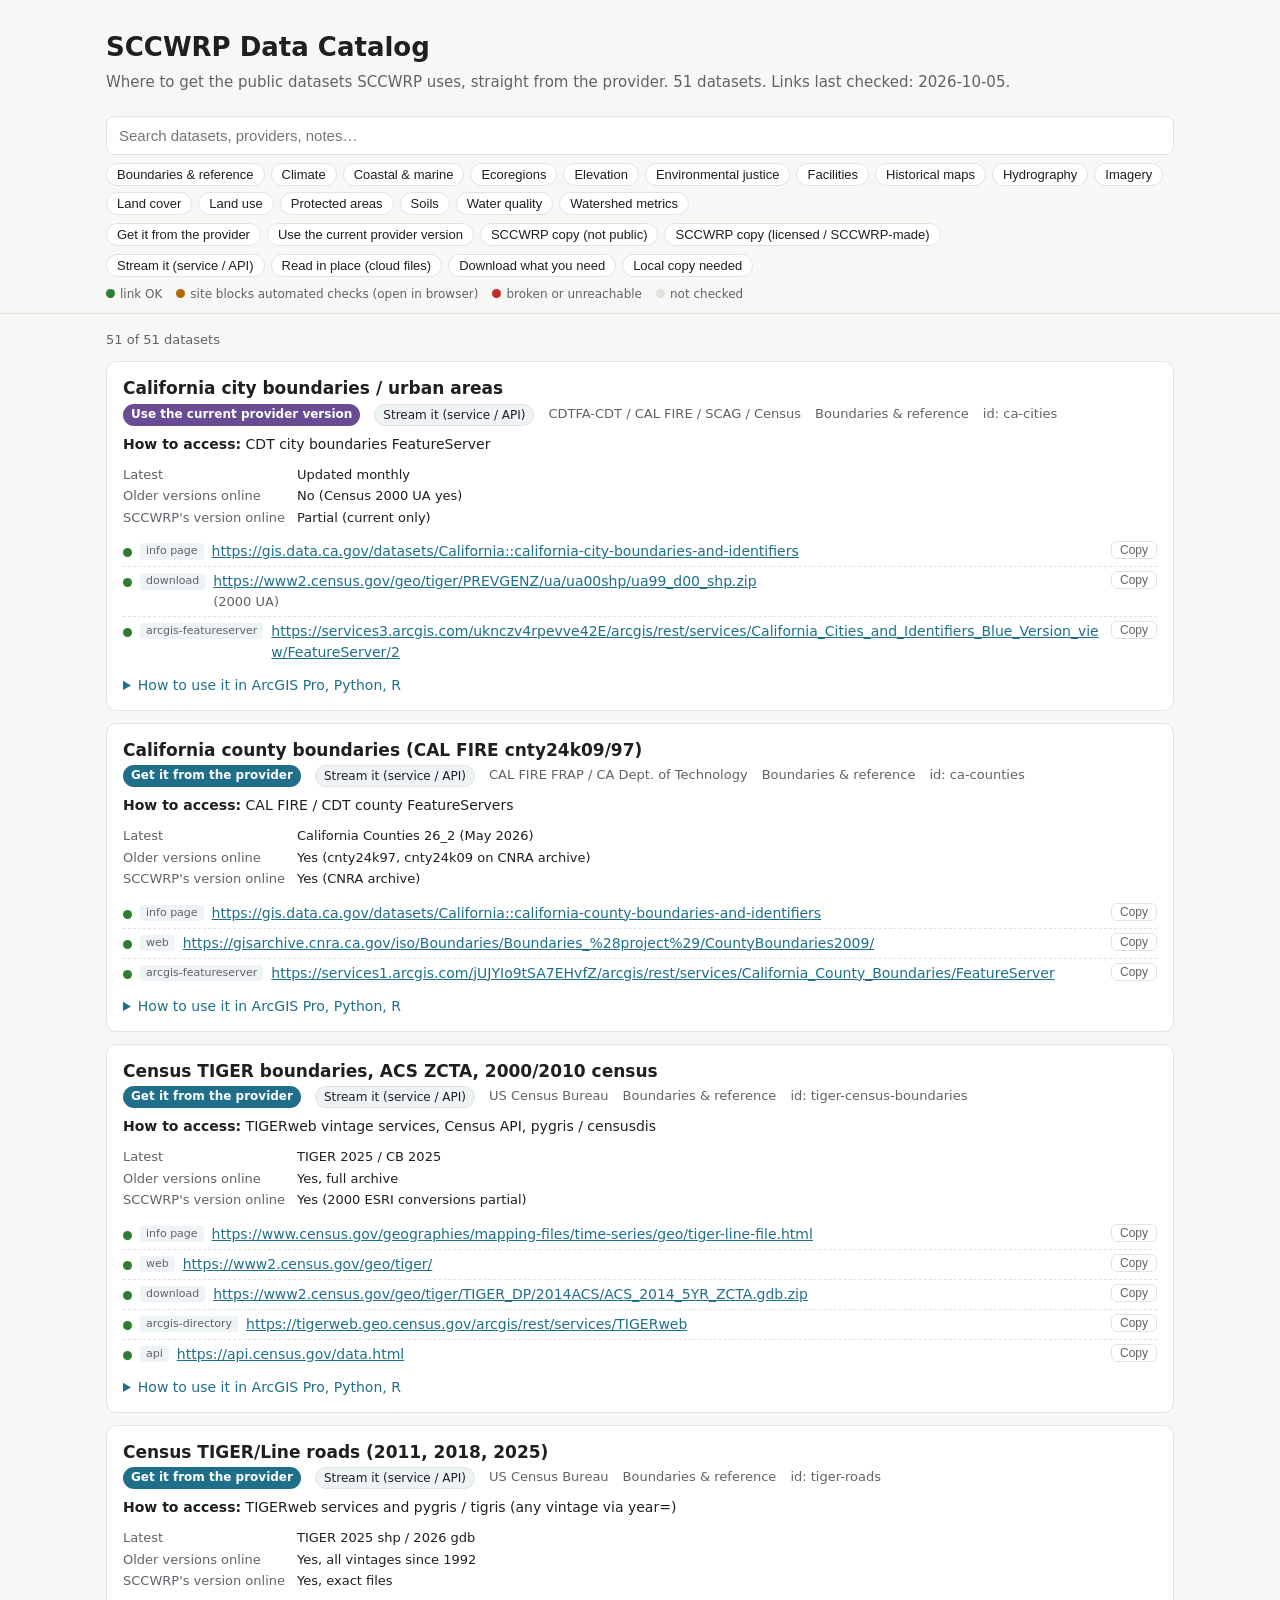
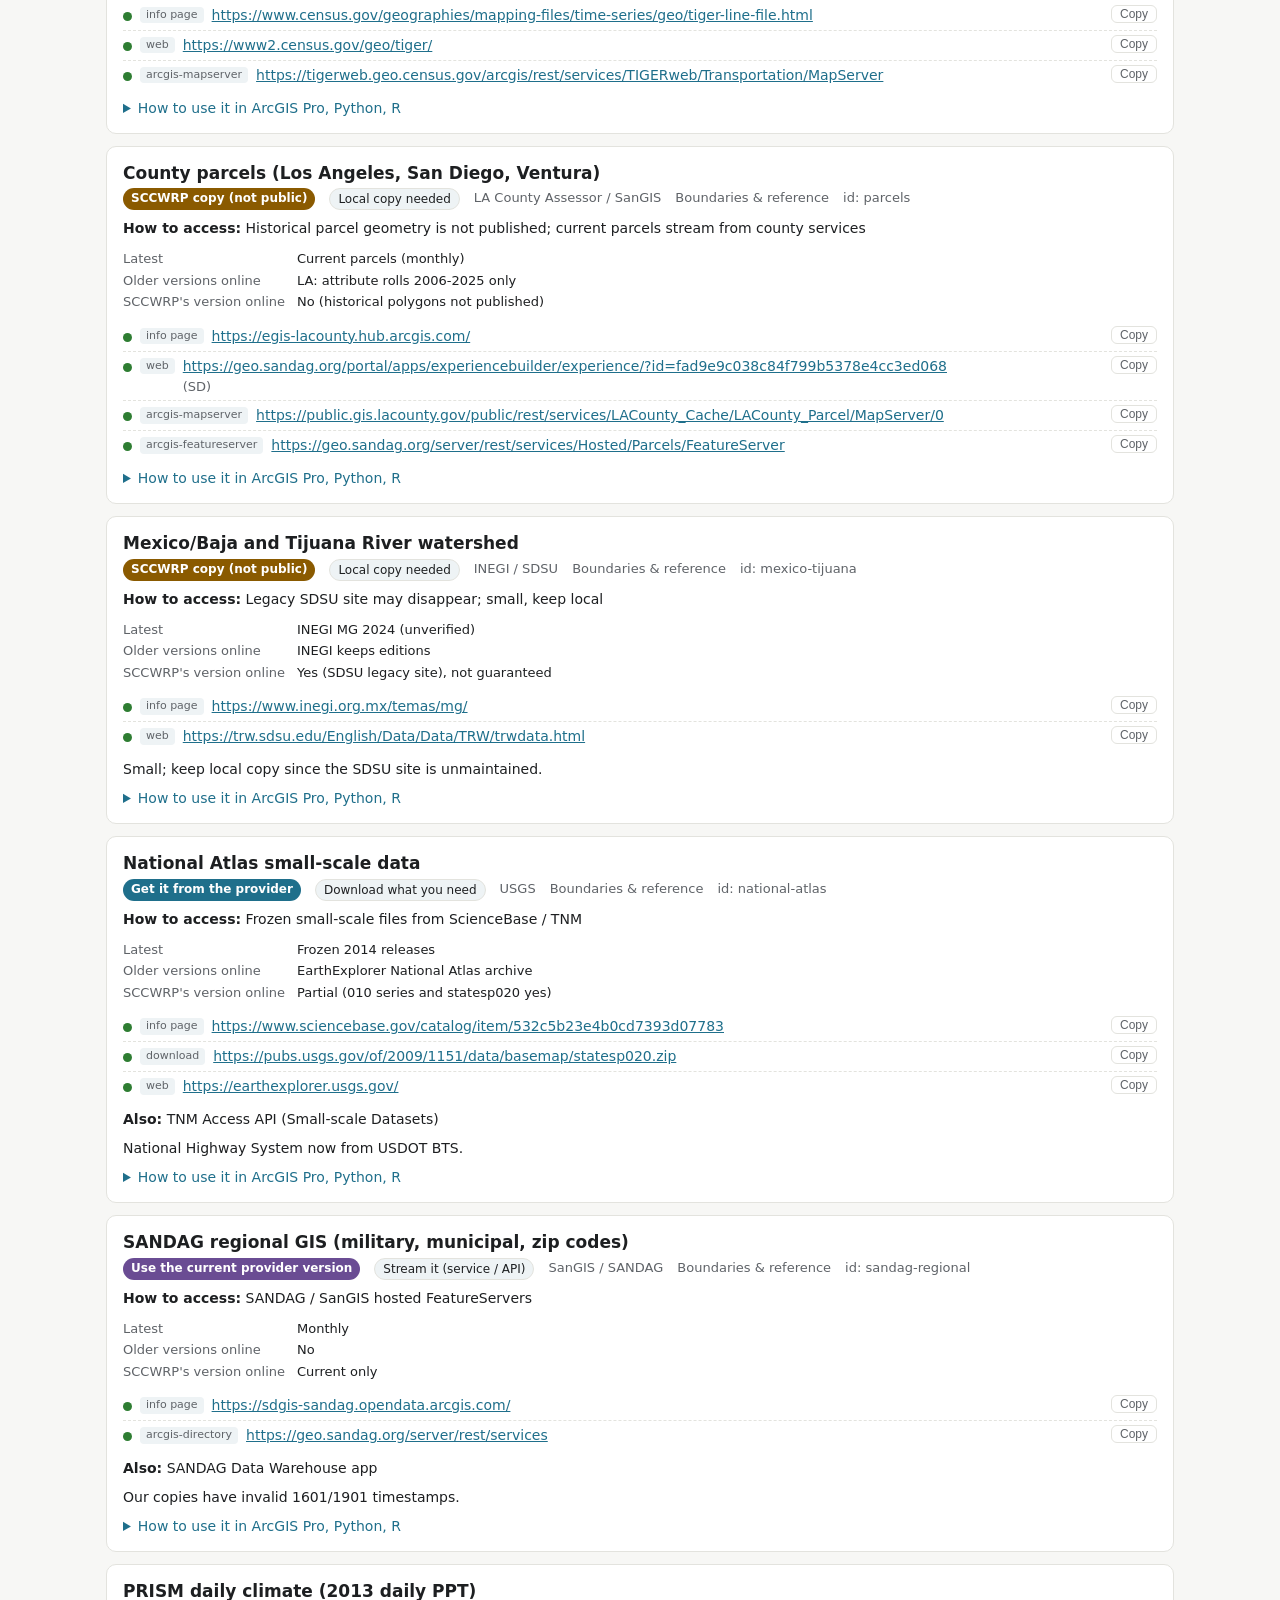
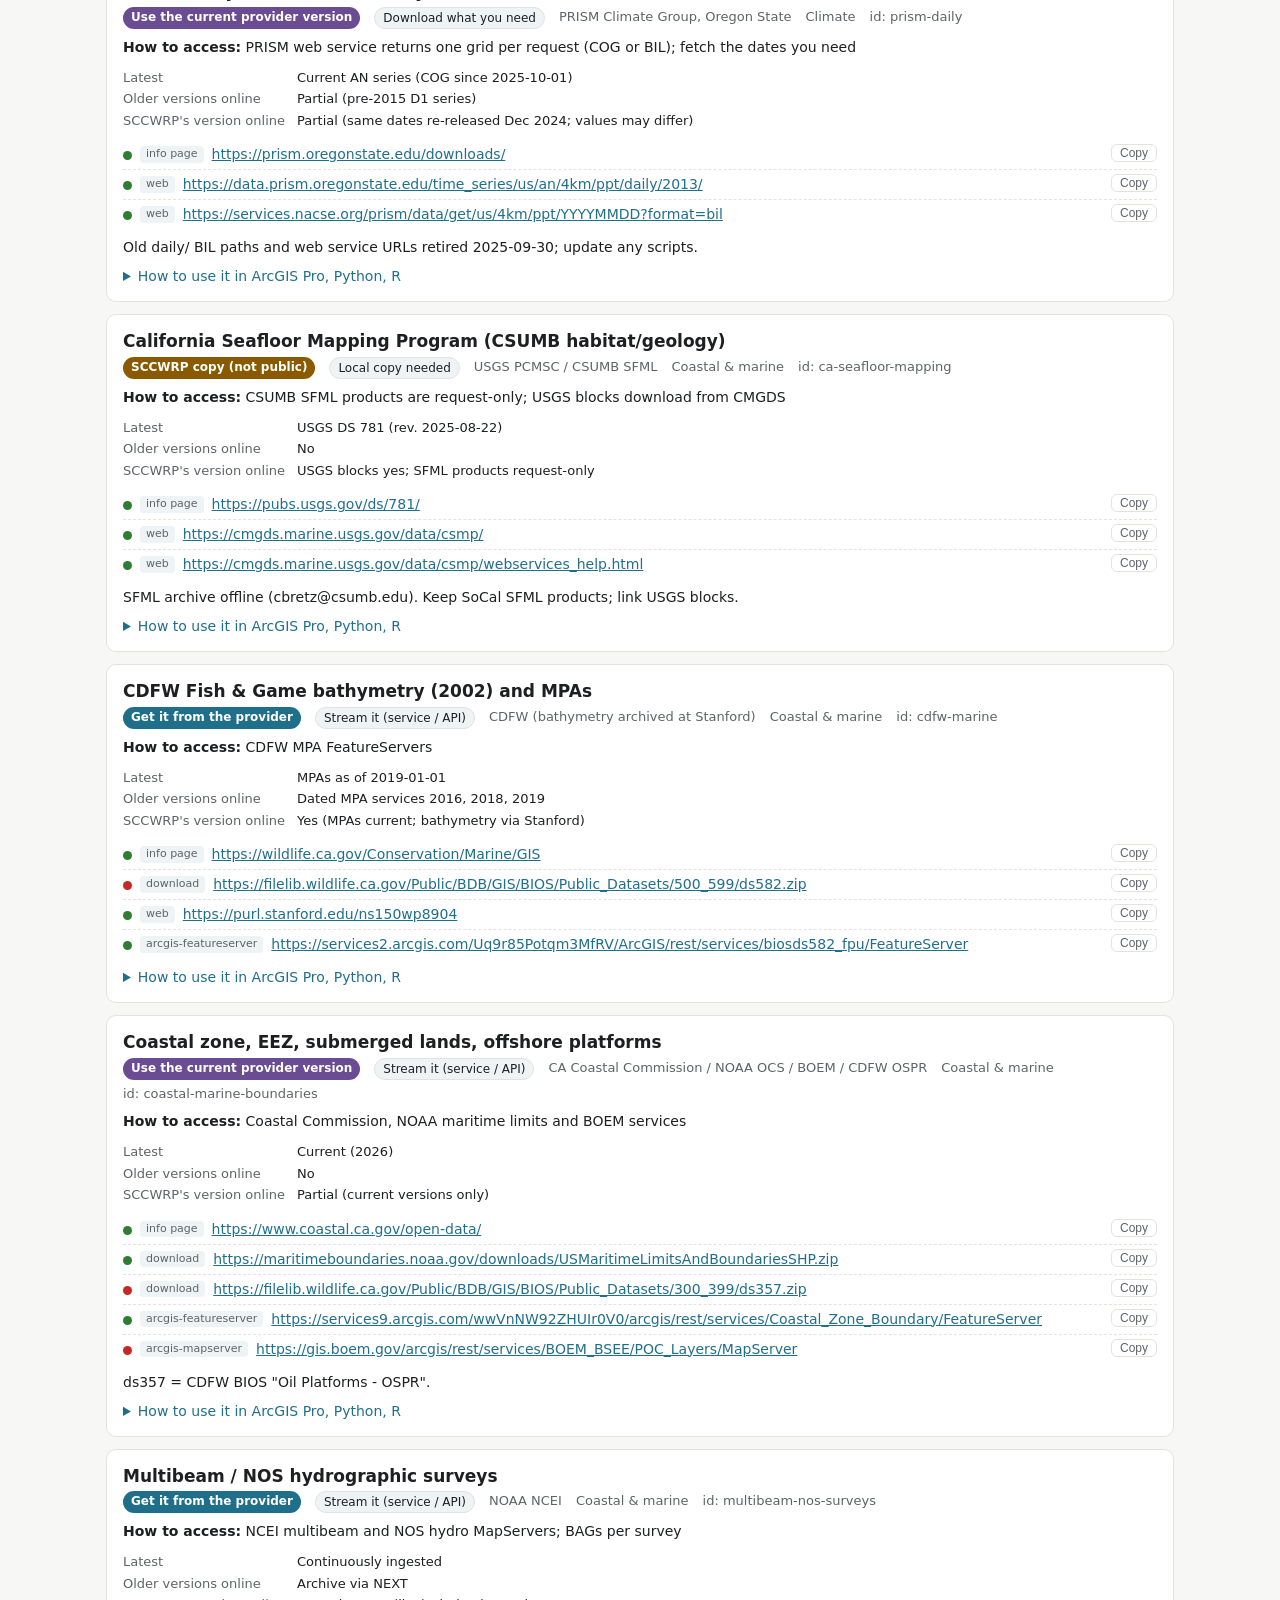
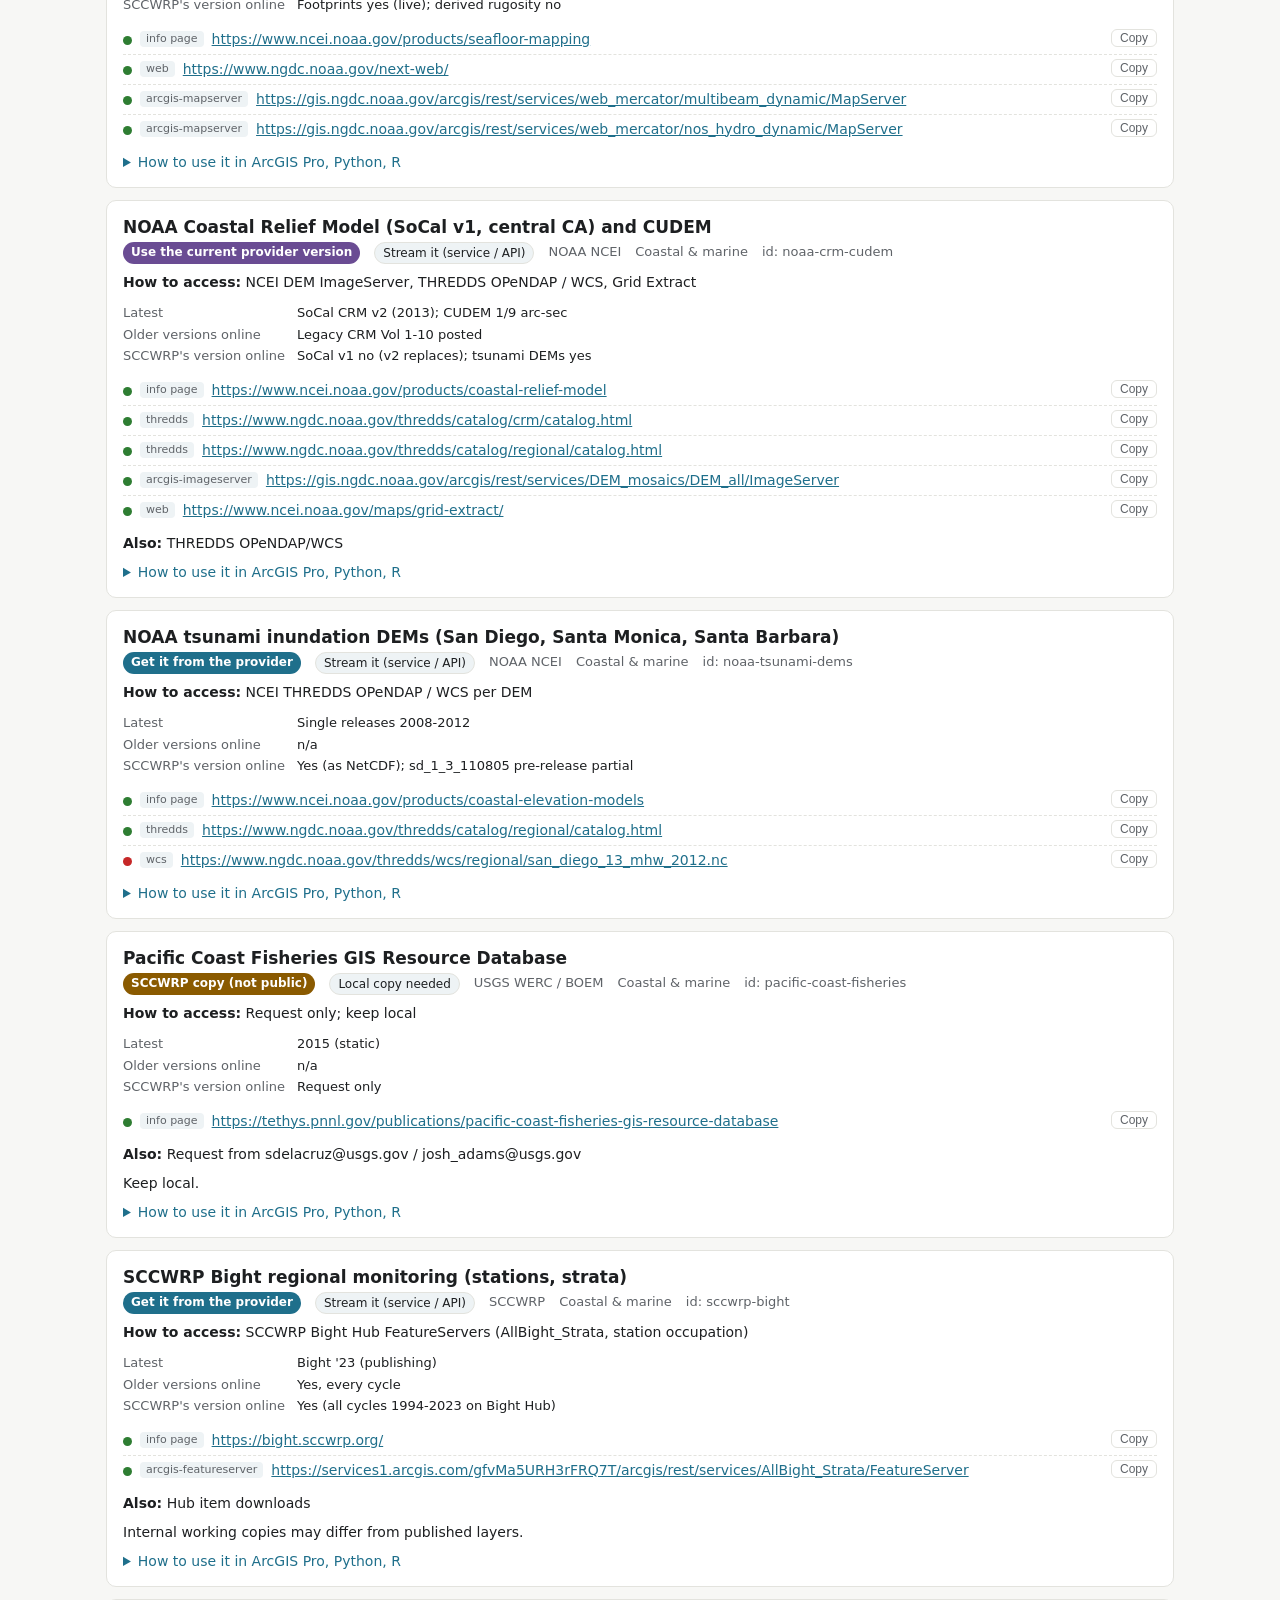
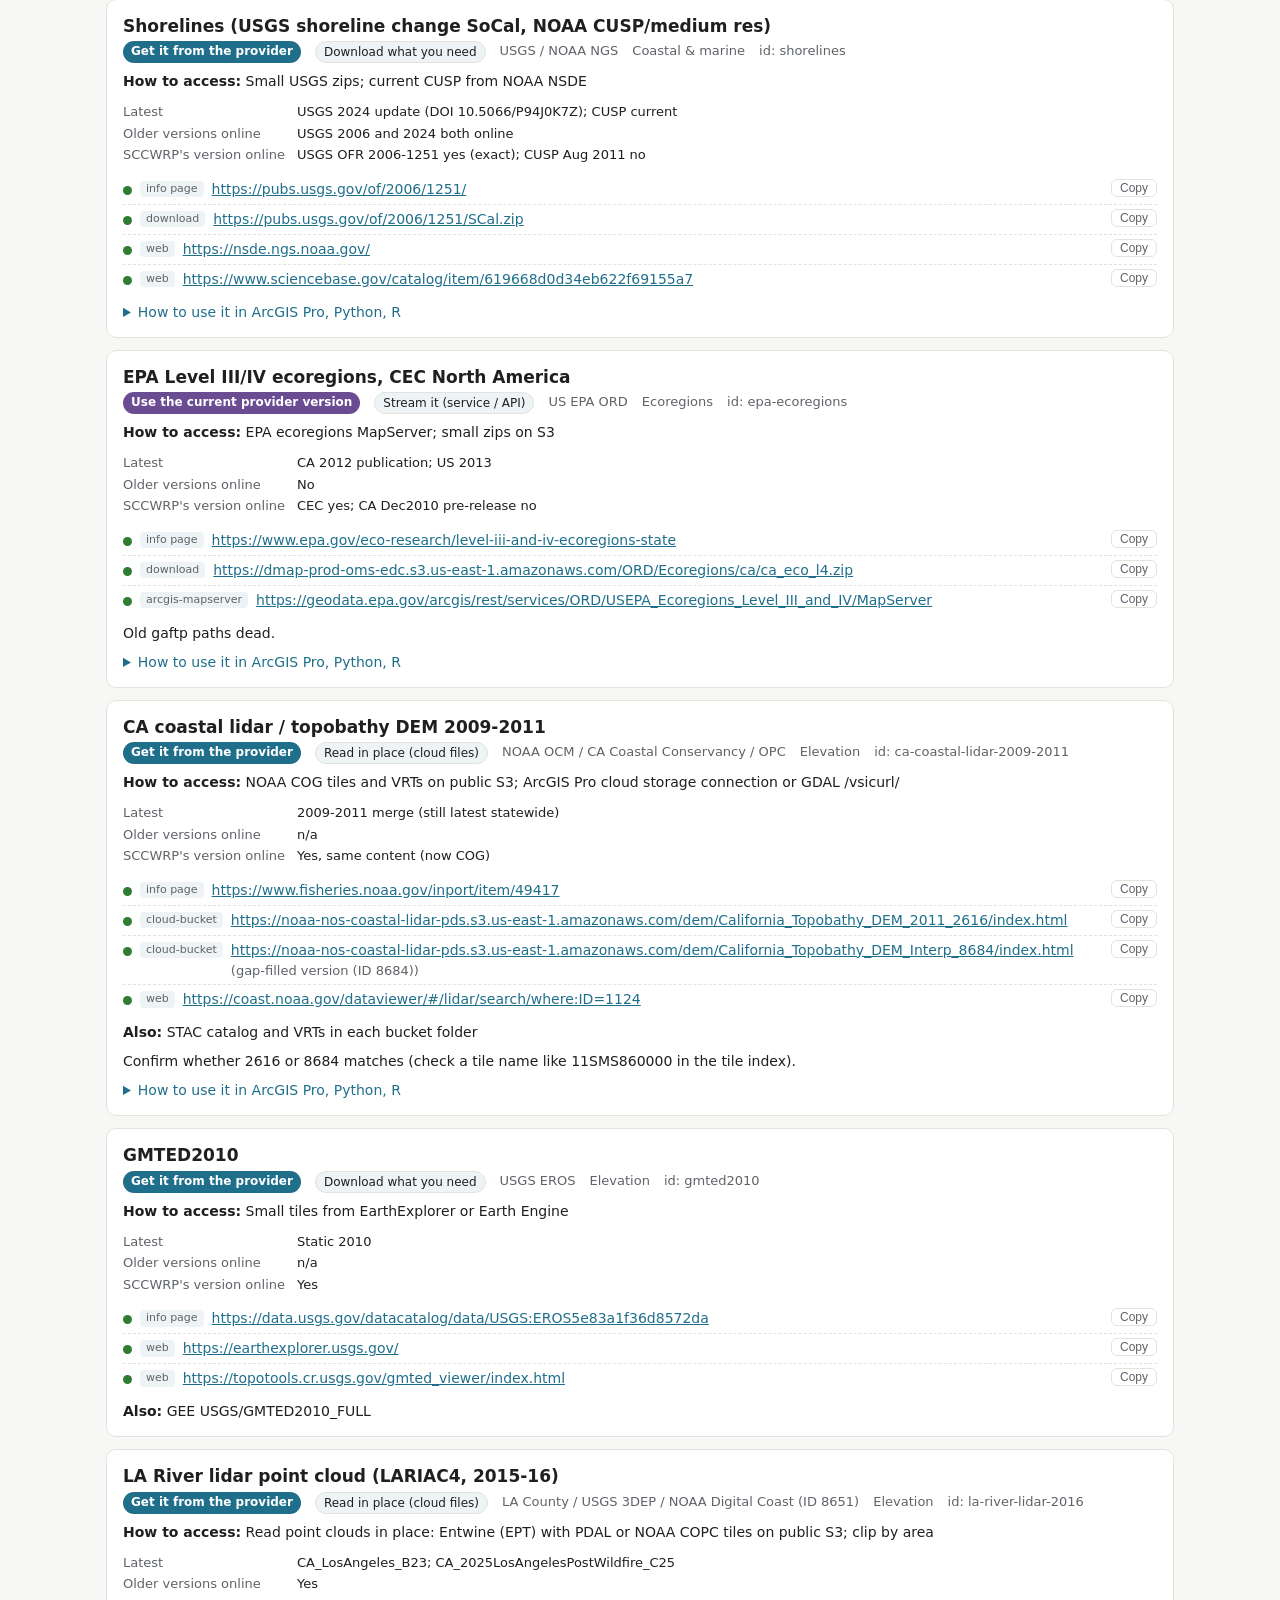
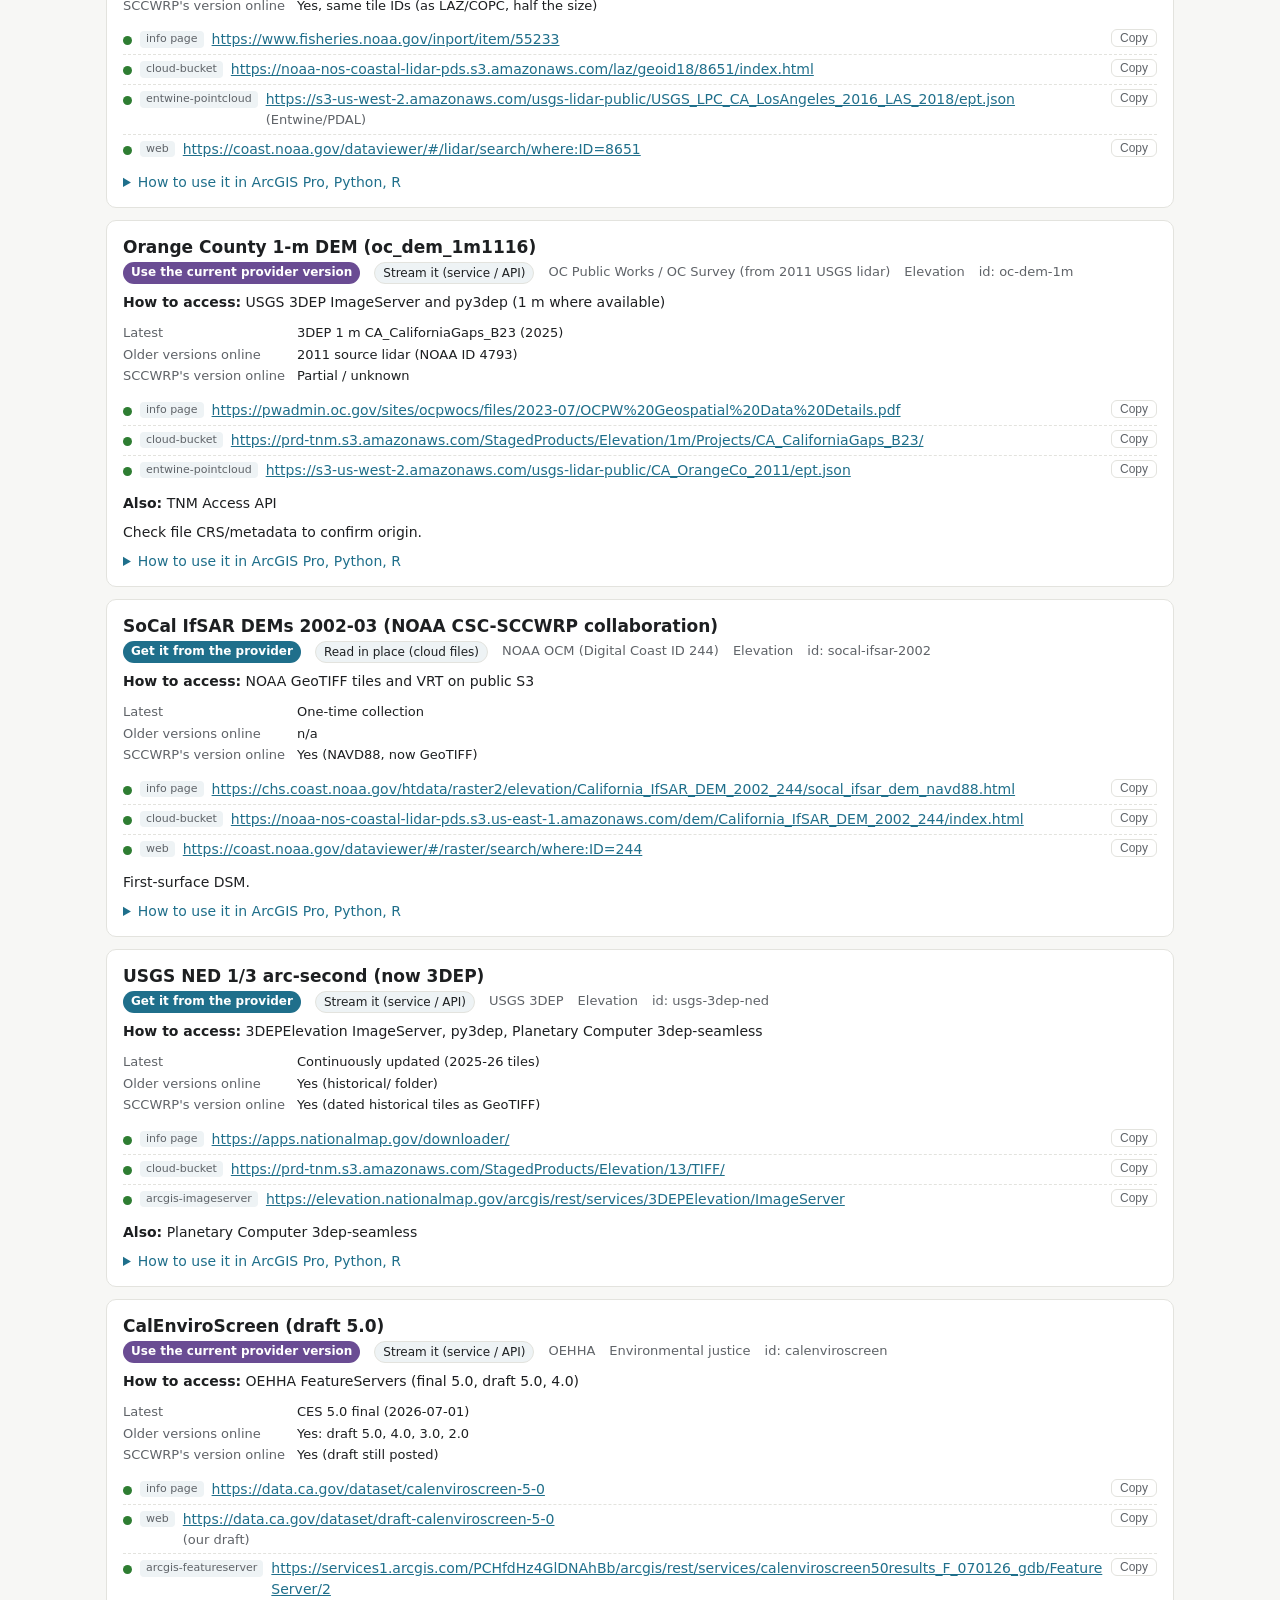
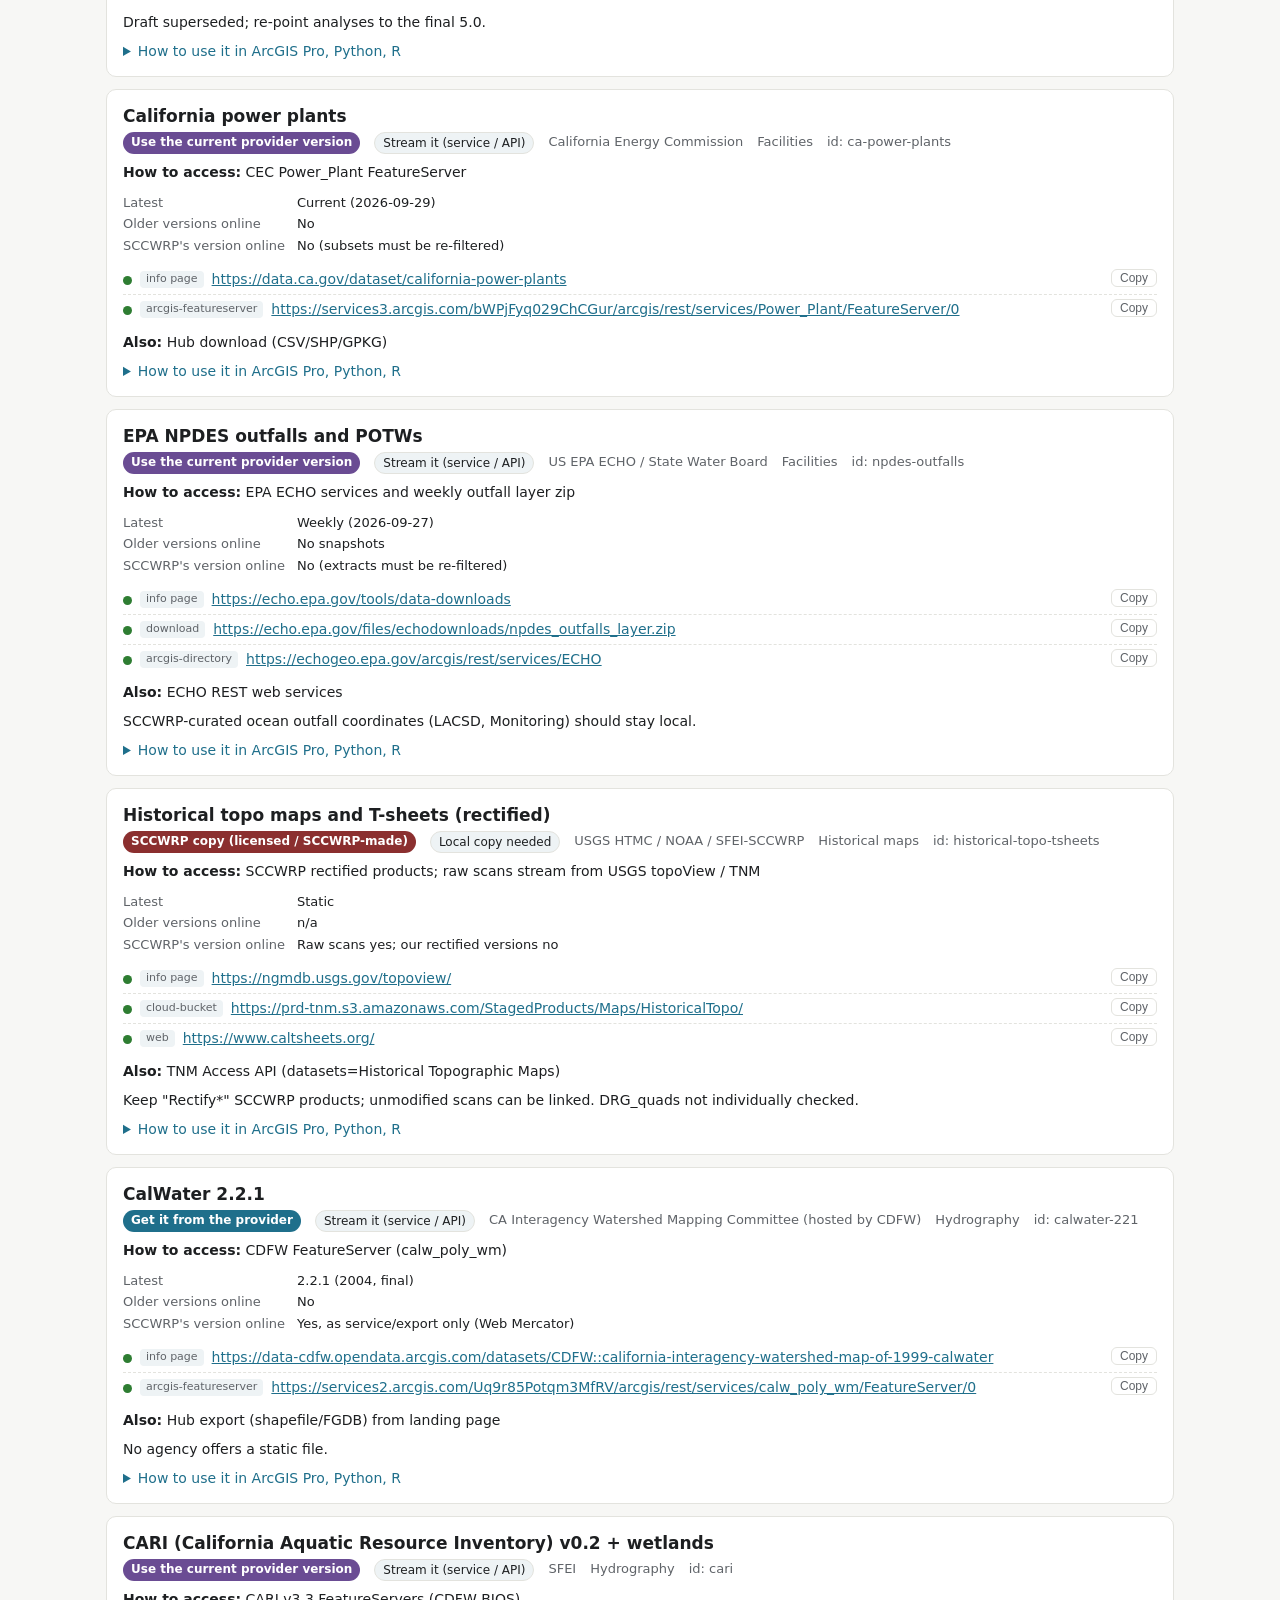
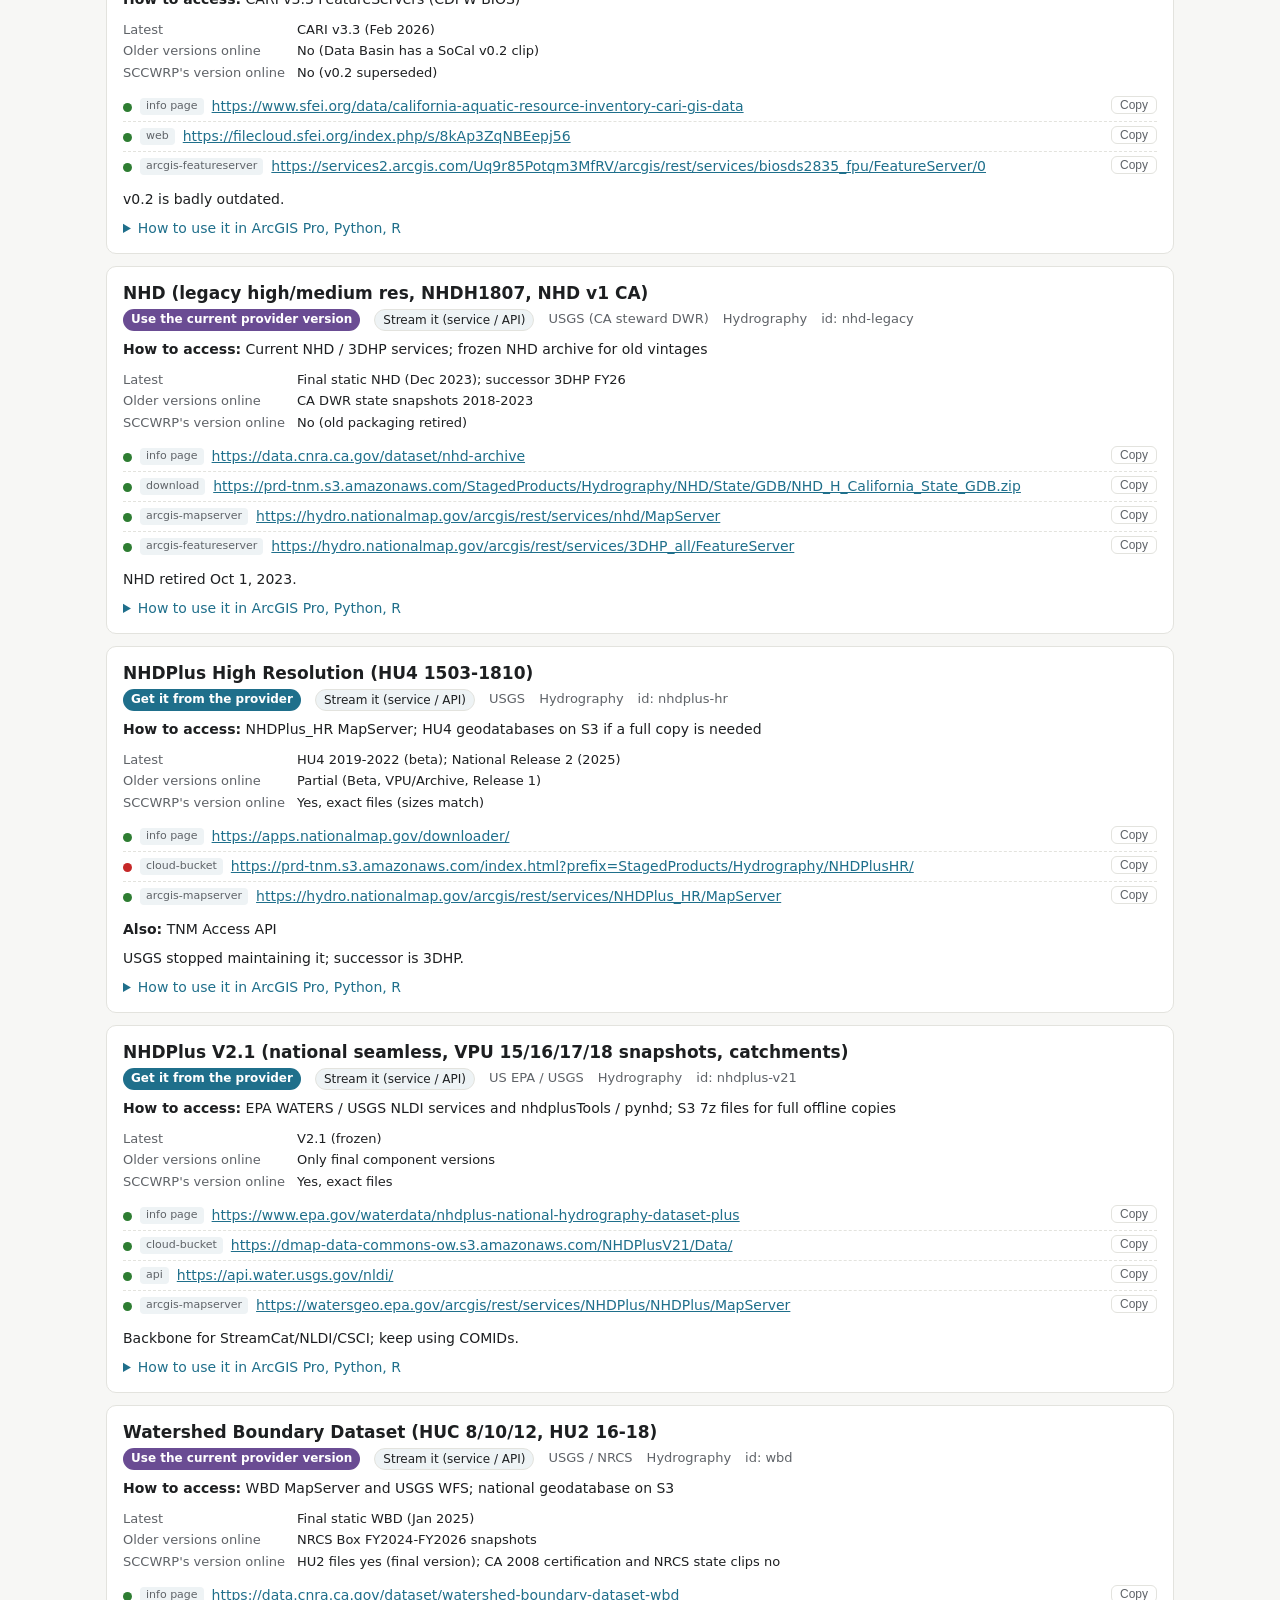
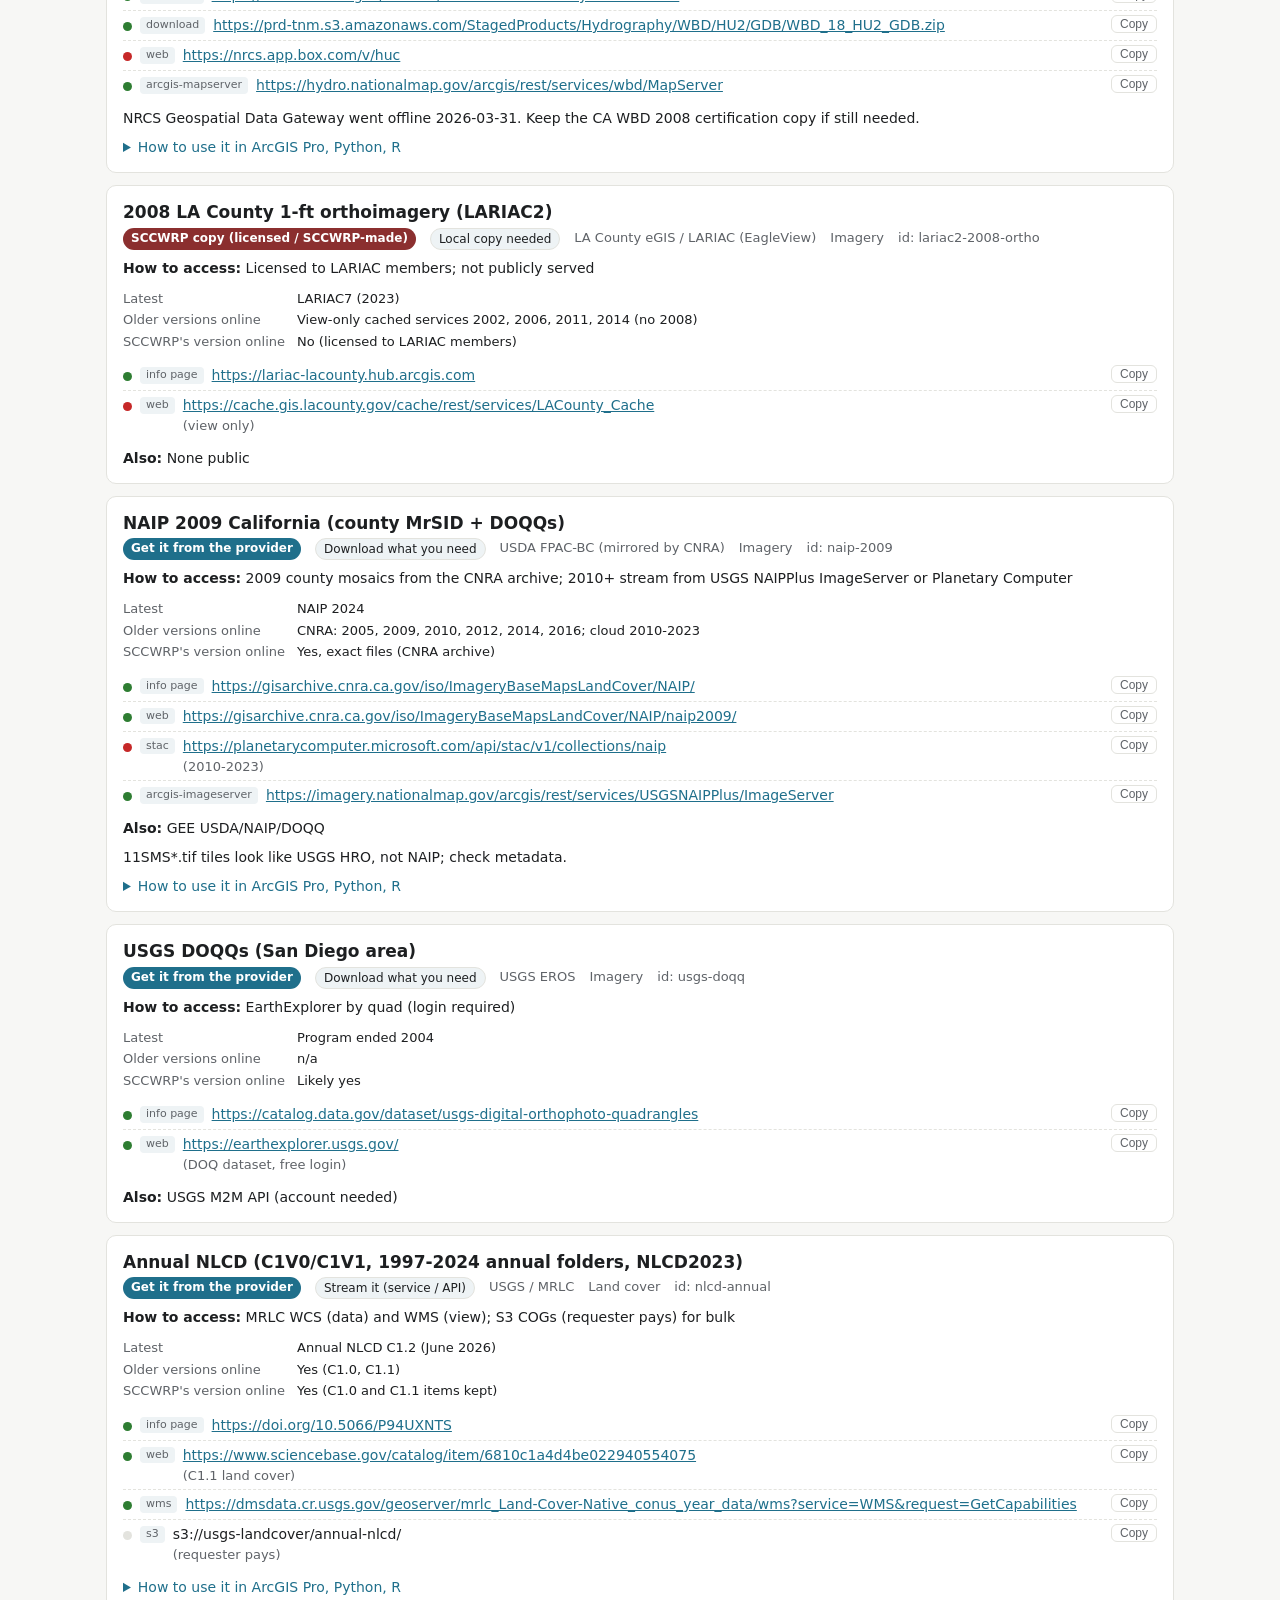
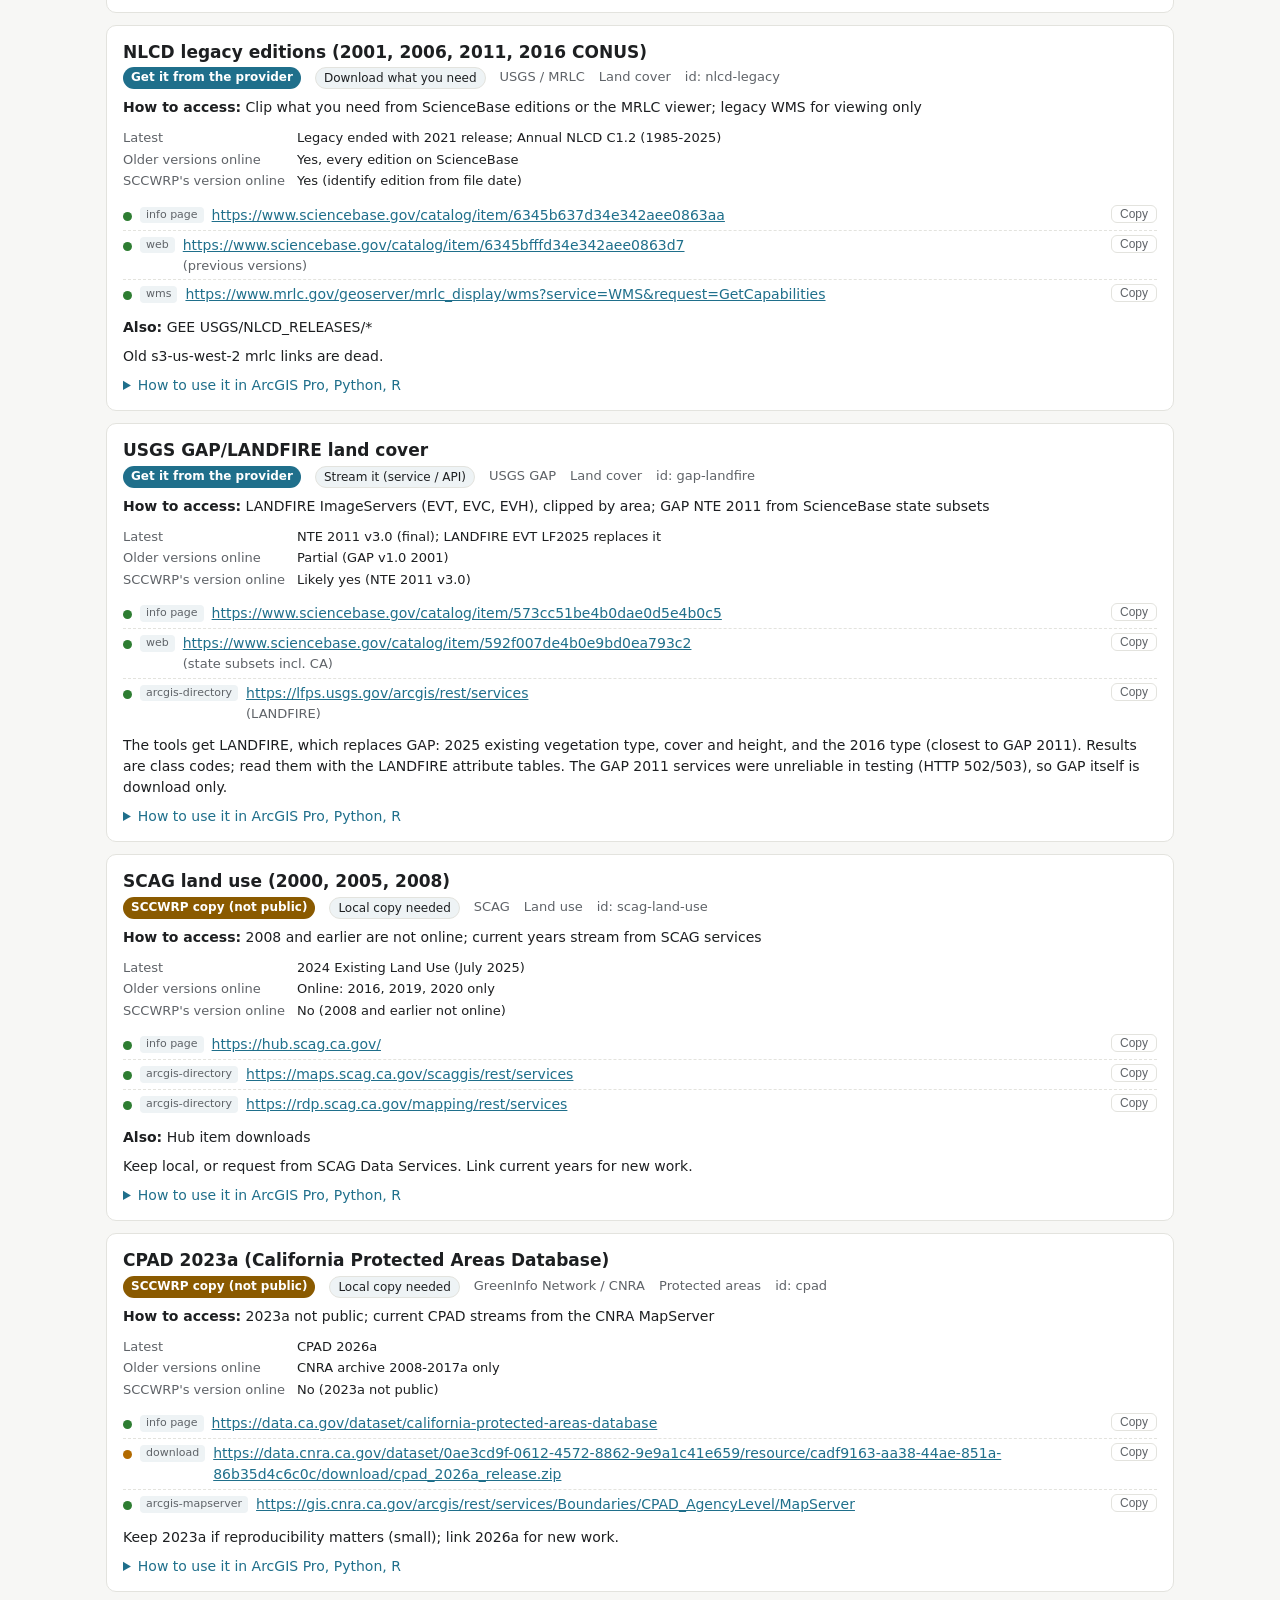
==== docs/index.html @ 0de644e1 "Weekly link check 2026-10-05" ====
<!doctype html>
<html lang="en">
<head>
<meta charset="utf-8">
<meta name="viewport" content="width=device-width, initial-scale=1">
<title>SCCWRP Data Catalog</title>
<style>
:root {
  --bg: #f7f7f5; --panel: #ffffff; --text: #1d1f21; --muted: #5f6368; --line: #e3e3de;
  --accent: #1f6f8b; --ok: #2e7d32; --warn: #b26a00; --bad: #c62828; --chip: #eef3f5;
  --link-out: #1f6f8b; --current: #6a4c93; --keep: #8a5a00; --restricted: #8b2f2f;
}
@media (prefers-color-scheme: dark) {
  :root:not([data-theme="light"]) {
    --bg: #15171a; --panel: #1d2024; --text: #e8eaed; --muted: #a0a4a8; --line: #2d3136;
    --accent: #6cb6d0; --ok: #66bb6a; --warn: #ffb74d; --bad: #ef5350; --chip: #23303a;
    --link-out: #6cb6d0; --current: #b39ddb; --keep: #e0b25c; --restricted: #e57373;
  }
}
* { box-sizing: border-box; }
body { margin: 0; background: var(--bg); color: var(--text);
  font: 15px/1.5 system-ui, -apple-system, "Segoe UI", Roboto, sans-serif; }
header { padding: 28px 16px 12px; max-width: 1100px; margin: 0 auto; }
h1 { margin: 0 0 4px; font-size: 26px; }
.sub { color: var(--muted); margin: 0; }
.controls { position: sticky; top: 0; z-index: 2; background: var(--bg); border-bottom: 1px solid var(--line); }
.controls .inner { max-width: 1100px; margin: 0 auto; padding: 10px 16px; display: grid; gap: 8px; }
input[type=search] { width: 100%; padding: 10px 12px; font-size: 15px; border: 1px solid var(--line);
  border-radius: 8px; background: var(--panel); color: var(--text); }
.chips { display: flex; flex-wrap: wrap; gap: 6px; }
.chip { border: 1px solid var(--line); background: var(--panel); color: var(--text); border-radius: 999px;
  padding: 3px 10px; font-size: 13px; cursor: pointer; }
.chip[aria-pressed=true] { background: var(--accent); border-color: var(--accent); color: #fff; }
main { max-width: 1100px; margin: 0 auto; padding: 12px 16px 48px; }
.count { color: var(--muted); font-size: 13px; margin: 4px 0 12px; }
.card { background: var(--panel); border: 1px solid var(--line); border-radius: 10px; padding: 14px 16px; margin-bottom: 12px; }
.card h2 { font-size: 17px; margin: 0 0 2px; }
.meta { color: var(--muted); font-size: 13px; display: flex; flex-wrap: wrap; gap: 4px 14px; }
.badge { display: inline-block; font-size: 12px; font-weight: 600; padding: 1px 8px; border-radius: 999px; color: #fff; }
.rec-link-out { background: var(--link-out); } .rec-link-out-current { background: var(--current); }
.rec-keep-local { background: var(--keep); } .rec-keep-local-restricted { background: var(--restricted); }
.badge.acc { background: var(--chip); color: var(--text); border: 1px solid var(--line); font-weight: 500; }
dl.versions { display: grid; grid-template-columns: max-content 1fr; gap: 2px 12px; margin: 10px 0; font-size: 13px; }
dl.versions dt { color: var(--muted); } dl.versions dd { margin: 0; }
ul.links { list-style: none; padding: 0; margin: 8px 0; }
ul.links li { display: flex; align-items: flex-start; gap: 8px; padding: 4px 0; border-top: 1px dashed var(--line); font-size: 14px; }
ul.links li:first-child { border-top: 0; }
.dot { width: 9px; height: 9px; border-radius: 50%; margin-top: 7px; flex: none; background: var(--line); }
.dot.ok { background: var(--ok); } .dot.blocked { background: var(--warn); } .dot.broken, .dot.error, .dot.timeout { background: var(--bad); }
.ltype { font-size: 11px; color: var(--muted); background: var(--chip); border-radius: 4px; padding: 0 6px; white-space: nowrap; margin-top: 2px; }
.lurl { overflow-wrap: anywhere; flex: 1; }
a { color: var(--accent); }
button.copy { border: 1px solid var(--line); background: transparent; color: var(--muted); border-radius: 6px;
  font-size: 12px; padding: 1px 8px; cursor: pointer; flex: none; }
details { margin-top: 8px; } summary { cursor: pointer; color: var(--accent); font-size: 14px; }
pre { background: var(--chip); padding: 8px 10px; border-radius: 6px; overflow-x: auto; font-size: 12.5px; margin: 6px 0; }
.snip h3 { font-size: 13px; margin: 10px 0 0; color: var(--muted); font-weight: 600; }
.notes { font-size: 14px; margin: 8px 0 0; }
.legend { font-size: 12px; color: var(--muted); display: flex; flex-wrap: wrap; gap: 4px 14px; }
.legend span { display: inline-flex; align-items: center; gap: 5px; }
.legend .dot { margin-top: 0; }
footer { max-width: 1100px; margin: 0 auto; padding: 0 16px 32px; color: var(--muted); font-size: 12px; }
</style>
</head>
<body>
<header>
  <h1>SCCWRP Data Catalog</h1>
  <p class="sub">Where to get the public datasets SCCWRP uses, straight from the provider. 51 datasets. Links last checked: 2026-10-05.</p>
</header>
<div class="controls"><div class="inner">
  <input type="search" id="q" placeholder="Search datasets, providers, notes…" aria-label="Search">
  <div class="chips" id="cats" aria-label="Category"></div>
  <div class="chips" id="recs" aria-label="Recommendation"></div>
  <div class="chips" id="accs" aria-label="Access"></div>
  <div class="legend">
    <span><i class="dot ok"></i>link OK</span><span><i class="dot blocked"></i>site blocks automated checks (open in browser)</span>
    <span><i class="dot broken"></i>broken or unreachable</span><span><i class="dot"></i>not checked</span>
  </div>
</div></div>
<main>
  <div class="count" id="count"></div>
  <div id="list"></div>
</main>
<footer>Generated from the catalog JSON in this repository. To add or fix a dataset, edit its file in <code>catalog/datasets/</code>.</footer>
<script id="data" type="application/json">{"datasets": [{"id": "ca-cities", "title": "California city boundaries / urban areas", "category": "Boundaries & reference", "provider": "CDTFA-CDT / CAL FIRE / SCAG / Census", "recommendation": "link-out-current", "versions": {"latest": "Updated monthly", "older_versions_online": "No (Census 2000 UA yes)", "sccwrp_version_online": "Partial (current only)"}, "links": [{"role": "landing", "type": "landing", "url": "https://gis.data.ca.gov/datasets/California::california-city-boundaries-and-identifiers"}, {"role": "download", "type": "download", "url": "https://www2.census.gov/geo/tiger/PREVGENZ/ua/ua00shp/ua99_d00_shp.zip", "label": "2000 UA"}, {"role": "access", "type": "arcgis-featureserver", "url": "https://services3.arcgis.com/uknczv4rpevve42E/arcgis/rest/services/California_Cities_and_Identifiers_Blue_Version_view/FeatureServer/2"}], "access": {"mode": "stream", "how": "CDT city boundaries FeatureServer"}, "fetch": {"default": "city-boundaries", "layers": {"city-boundaries": {"title": "Incorporated city boundaries, land only (CDTFA / CDT)", "handler": "arcgis-features", "url": "https://services3.arcgis.com/uknczv4rpevve42E/arcgis/rest/services/California_Cities_and_Identifiers_Blue_Version_view/FeatureServer/2", "where": "OFFSHORE IS NULL", "version": "Current (CDT, updated monthly)"}, "city-boundaries-with-water": {"title": "Incorporated city boundaries including bay and ocean portions (CDT \"blue\" version)", "handler": "arcgis-features", "url": "https://services3.arcgis.com/uknczv4rpevve42E/arcgis/rest/services/California_Cities_and_Identifiers_Blue_Version_view/FeatureServer/2", "version": "Current (CDT, updated monthly)"}, "urban-areas-2020": {"title": "Census 2020 urban areas", "handler": "arcgis-features", "url": "https://tigerweb.geo.census.gov/arcgis/rest/services/TIGERweb/tigerWMS_Current/MapServer/88", "version": "2020 Census"}}}, "packages": [], "other_access": [], "notes": "", "last_reviewed": "2026-09-29"}, {"id": "ca-counties", "title": "California county boundaries (CAL FIRE cnty24k09/97)", "category": "Boundaries & reference", "provider": "CAL FIRE FRAP / CA Dept. of Technology", "recommendation": "link-out", "versions": {"latest": "California Counties 26_2 (May 2026)", "older_versions_online": "Yes (cnty24k97, cnty24k09 on CNRA archive)", "sccwrp_version_online": "Yes (CNRA archive)"}, "links": [{"role": "landing", "type": "landing", "url": "https://gis.data.ca.gov/datasets/California::california-county-boundaries-and-identifiers"}, {"role": "download", "type": "web", "url": "https://gisarchive.cnra.ca.gov/iso/Boundaries/Boundaries_%28project%29/CountyBoundaries2009/"}, {"role": "access", "type": "arcgis-featureserver", "url": "https://services1.arcgis.com/jUJYIo9tSA7EHvfZ/arcgis/rest/services/California_County_Boundaries/FeatureServer"}], "access": {"mode": "stream", "how": "CAL FIRE / CDT county FeatureServers"}, "fetch": {"default": "counties", "layers": {"counties": {"title": "California county boundaries (current, CA Dept. of Technology)", "handler": "arcgis-features", "url": "https://services1.arcgis.com/jUJYIo9tSA7EHvfZ/arcgis/rest/services/California_County_Boundaries/FeatureServer/0", "version": "California Counties 26_2 (May 2026)"}, "cnty24k09": {"title": "CAL FIRE county boundaries cnty24k09 (1:24,000, 2009), polygons", "handler": "download", "url": "https://gisarchive.cnra.ca.gov/iso/Boundaries/Boundaries_%28project%29/CountyBoundaries2009/cnty24k09_1_shp.zip", "kind": "vector", "member": "cnty24k09_1_poly.shp", "version": "cnty24k09_1 (2009)"}}}, "packages": [], "other_access": [], "notes": "", "last_reviewed": "2026-09-29"}, {"id": "tiger-census-boundaries", "title": "Census TIGER boundaries, ACS ZCTA, 2000/2010 census", "category": "Boundaries & reference", "provider": "US Census Bureau", "recommendation": "link-out", "versions": {"latest": "TIGER 2025 / CB 2025", "older_versions_online": "Yes, full archive", "sccwrp_version_online": "Yes (2000 ESRI conversions partial)"}, "links": [{"role": "landing", "type": "landing", "url": "https://www.census.gov/geographies/mapping-files/time-series/geo/tiger-line-file.html"}, {"role": "download", "type": "web", "url": "https://www2.census.gov/geo/tiger/"}, {"role": "download", "type": "download", "url": "https://www2.census.gov/geo/tiger/TIGER_DP/2014ACS/ACS_2014_5YR_ZCTA.gdb.zip"}, {"role": "access", "type": "arcgis-directory", "url": "https://tigerweb.geo.census.gov/arcgis/rest/services/TIGERweb"}, {"role": "access", "type": "api", "url": "https://api.census.gov/data.html"}], "access": {"mode": "stream", "how": "TIGERweb vintage services, Census API, pygris / censusdis"}, "fetch": {"default": "tracts", "layers": {"tracts": {"title": "Census tracts", "handler": "arcgis-features", "url": "https://tigerweb.geo.census.gov/arcgis/rest/services/TIGERweb/tigerWMS_Current/MapServer/8", "version": "TIGERweb Current (January 1, 2026 vintage)"}, "block-groups": {"title": "Census block groups", "handler": "arcgis-features", "url": "https://tigerweb.geo.census.gov/arcgis/rest/services/TIGERweb/tigerWMS_Current/MapServer/10", "version": "TIGERweb Current (January 1, 2026 vintage)"}, "blocks-2020": {"title": "2020 Census blocks", "handler": "arcgis-features", "url": "https://tigerweb.geo.census.gov/arcgis/rest/services/TIGERweb/tigerWMS_Current/MapServer/12", "version": "2020 Census"}, "places": {"title": "Incorporated places (cities)", "handler": "arcgis-features", "url": "https://tigerweb.geo.census.gov/arcgis/rest/services/TIGERweb/tigerWMS_Current/MapServer/28", "version": "TIGERweb Current (January 1, 2026 vintage)"}, "cdps": {"title": "Census designated places (unincorporated communities)", "handler": "arcgis-features", "url": "https://tigerweb.geo.census.gov/arcgis/rest/services/TIGERweb/tigerWMS_Current/MapServer/30", "version": "TIGERweb Current (January 1, 2026 vintage)"}, "zctas": {"title": "2020 ZIP Code Tabulation Areas (ZCTAs)", "handler": "arcgis-features", "url": "https://tigerweb.geo.census.gov/arcgis/rest/services/TIGERweb/tigerWMS_Current/MapServer/2", "version": "2020 Census"}, "counties": {"title": "Counties", "handler": "arcgis-features", "url": "https://tigerweb.geo.census.gov/arcgis/rest/services/TIGERweb/tigerWMS_Current/MapServer/82", "version": "TIGERweb Current (January 1, 2026 vintage)"}}}, "packages": [{"language": "Python", "name": "censusdis"}, {"language": "Python", "name": "pygris"}], "other_access": [], "notes": "", "last_reviewed": "2026-09-29"}, {"id": "tiger-roads", "title": "Census TIGER/Line roads (2011, 2018, 2025)", "category": "Boundaries & reference", "provider": "US Census Bureau", "recommendation": "link-out", "versions": {"latest": "TIGER 2025 shp / 2026 gdb", "older_versions_online": "Yes, all vintages since 1992", "sccwrp_version_online": "Yes, exact files"}, "links": [{"role": "landing", "type": "landing", "url": "https://www.census.gov/geographies/mapping-files/time-series/geo/tiger-line-file.html"}, {"role": "download", "type": "web", "url": "https://www2.census.gov/geo/tiger/"}, {"role": "access", "type": "arcgis-mapserver", "url": "https://tigerweb.geo.census.gov/arcgis/rest/services/TIGERweb/Transportation/MapServer"}], "access": {"mode": "stream", "how": "TIGERweb services and pygris / tigris (any vintage via year=)"}, "fetch": {"default": "primary-roads", "layers": {"primary-roads": {"title": "Primary roads (interstates and other limited-access highways), TIGERweb current", "handler": "arcgis-features", "url": "https://tigerweb.geo.census.gov/arcgis/rest/services/TIGERweb/Transportation/MapServer/2", "version": "TIGERweb, January 1, 2026"}, "secondary-roads": {"title": "Secondary roads (US, state and county highways), TIGERweb current", "handler": "arcgis-features", "url": "https://tigerweb.geo.census.gov/arcgis/rest/services/TIGERweb/Transportation/MapServer/6", "version": "TIGERweb, January 1, 2026"}, "local-roads": {"title": "Local roads (neighbourhood streets, rural roads, ramps and other minor roads), TIGERweb current", "handler": "arcgis-features", "url": "https://tigerweb.geo.census.gov/arcgis/rest/services/TIGERweb/Transportation/MapServer/8", "version": "TIGERweb, January 1, 2026"}, "railroads": {"title": "Railroads, TIGERweb current", "handler": "arcgis-features", "url": "https://tigerweb.geo.census.gov/arcgis/rest/services/TIGERweb/Transportation/MapServer/9", "version": "TIGERweb, January 1, 2026"}, "prisec-roads-by-year": {"title": "Primary and secondary roads for California, TIGER/Line shapefile of a chosen vintage", "handler": "download-template", "url_template": "https://www2.census.gov/geo/tiger/TIGER{year}/PRISECROADS/tl_{year}_06_prisecroads.zip", "iterate": "year", "kind": "vector", "member": "tl_*_06_prisecroads.shp", "version": "TIGER/Line (vintage from the year parameter)", "params": {"year": {"type": "list", "default": ["2025"], "description": "TIGER/Line vintage(s), 2011 or later, e.g. 2011,2018,2025"}}}}}, "packages": [{"language": "Python", "name": "pygris"}, {"language": "R", "name": "tigris"}], "other_access": [], "notes": "", "last_reviewed": "2026-09-29"}, {"id": "parcels", "title": "County parcels (Los Angeles, San Diego, Ventura)", "category": "Boundaries & reference", "provider": "LA County Assessor / SanGIS", "recommendation": "keep-local", "versions": {"latest": "Current parcels (monthly)", "older_versions_online": "LA: attribute rolls 2006-2025 only", "sccwrp_version_online": "No (historical polygons not published)"}, "links": [{"role": "landing", "type": "landing", "url": "https://egis-lacounty.hub.arcgis.com/"}, {"role": "download", "type": "web", "url": "https://geo.sandag.org/portal/apps/experiencebuilder/experience/?id=fad9e9c038c84f799b5378e4cc3ed068", "label": "SD"}, {"role": "access", "type": "arcgis-mapserver", "url": "https://public.gis.lacounty.gov/public/rest/services/LACounty_Cache/LACounty_Parcel/MapServer/0"}, {"role": "access", "type": "arcgis-featureserver", "url": "https://geo.sandag.org/server/rest/services/Hosted/Parcels/FeatureServer"}], "access": {"mode": "keep-local", "how": "Historical parcel geometry is not published; current parcels stream from county services"}, "fetch": {"default": "current-los-angeles", "layers": {"current-los-angeles": {"title": "Los Angeles County parcels (current, Assessor)", "handler": "arcgis-features", "url": "https://public.gis.lacounty.gov/public/rest/services/LACounty_Cache/LACounty_Parcel/MapServer/0", "version": "LA County Assessor parcels (current)"}, "current-san-diego": {"title": "San Diego County parcels (current, SANDAG / SanGIS)", "handler": "arcgis-features", "url": "https://geo.sandag.org/server/rest/services/Hosted/Parcels/FeatureServer/0", "version": "SANDAG / SanGIS parcels (current)"}, "current-ventura": {"title": "Ventura County parcels (current, County of Ventura)", "handler": "arcgis-features", "url": "https://services2.arcgis.com/XJ5Tb7dTYtAMoyYT/arcgis/rest/services/Parcels_Quarterly/FeatureServer/0", "version": "Ventura County parcels (current)"}, "ventura-2016": {"title": "Ventura County parcels, March 2016", "handler": "local", "holding": "parcels/ventura-2016", "kind": "vector", "version": "Ventura County parcels, March 2016"}}}, "packages": [], "other_access": [], "notes": "", "last_reviewed": "2026-09-29"}, {"id": "mexico-tijuana", "title": "Mexico/Baja and Tijuana River watershed", "category": "Boundaries & reference", "provider": "INEGI / SDSU", "recommendation": "keep-local", "versions": {"latest": "INEGI MG 2024 (unverified)", "older_versions_online": "INEGI keeps editions", "sccwrp_version_online": "Yes (SDSU legacy site), not guaranteed"}, "links": [{"role": "landing", "type": "landing", "url": "https://www.inegi.org.mx/temas/mg/"}, {"role": "download", "type": "web", "url": "https://trw.sdsu.edu/English/Data/Data/TRW/trwdata.html"}], "access": {"mode": "keep-local", "how": "Legacy SDSU site may disappear; small, keep local"}, "fetch": {"default": "tijuana-watershed", "layers": {"tijuana-watershed": {"title": "Tijuana River watershed boundary (US and Mexico)", "handler": "local", "holding": "mexico-tijuana/tijuana-watershed", "kind": "vector", "version": "SDSU Tijuana River watershed GIS (legacy)"}, "mexico-states": {"title": "Mexican states (with 1990 census attributes)", "handler": "local", "holding": "mexico-tijuana/mexico-states", "kind": "vector", "version": "Legacy SCCWRP copy (1990s)"}, "shoreline": {"title": "Mexico and Central America land and islands (World Vector Shoreline)", "handler": "local", "holding": "mexico-tijuana/shoreline", "kind": "vector", "version": "World Vector Shoreline (legacy copy)"}}}, "packages": [], "other_access": [], "notes": "Small; keep local copy since the SDSU site is unmaintained.", "last_reviewed": "2026-09-29"}, {"id": "national-atlas", "title": "National Atlas small-scale data", "category": "Boundaries & reference", "provider": "USGS", "recommendation": "link-out", "versions": {"latest": "Frozen 2014 releases", "older_versions_online": "EarthExplorer National Atlas archive", "sccwrp_version_online": "Partial (010 series and statesp020 yes)"}, "links": [{"role": "landing", "type": "landing", "url": "https://www.sciencebase.gov/catalog/item/532c5b23e4b0cd7393d07783"}, {"role": "download", "type": "download", "url": "https://pubs.usgs.gov/of/2009/1151/data/basemap/statesp020.zip"}, {"role": "download", "type": "web", "url": "https://earthexplorer.usgs.gov/"}], "access": {"mode": "download-on-demand", "how": "Frozen small-scale files from ScienceBase / TNM"}, "fetch": {"layers": {"states-2m": {"title": "State boundaries, 1:2,000,000 (National Atlas statesp020)", "handler": "download", "url": "https://pubs.usgs.gov/of/2009/1151/data/basemap/statesp020.zip", "kind": "vector", "member": "statesp020.shp", "version": "National Atlas statesp020 (frozen)"}}}, "packages": [], "other_access": ["TNM Access API (Small-scale Datasets)"], "notes": "National Highway System now from USDOT BTS.", "last_reviewed": "2026-09-29"}, {"id": "sandag-regional", "title": "SANDAG regional GIS (military, municipal, zip codes)", "category": "Boundaries & reference", "provider": "SanGIS / SANDAG", "recommendation": "link-out-current", "versions": {"latest": "Monthly", "older_versions_online": "No", "sccwrp_version_online": "Current only"}, "links": [{"role": "landing", "type": "landing", "url": "https://sdgis-sandag.opendata.arcgis.com/"}, {"role": "access", "type": "arcgis-directory", "url": "https://geo.sandag.org/server/rest/services"}], "access": {"mode": "stream", "how": "SANDAG / SanGIS hosted FeatureServers"}, "fetch": {"default": "municipal-boundaries", "layers": {"municipal-boundaries": {"title": "Municipal (city) boundaries, San Diego County", "handler": "arcgis-features", "url": "https://geo.sandag.org/server/rest/services/Hosted/Municipal_Boundaries/FeatureServer/0", "version": "Current (SanGIS/SANDAG)"}, "military-facilities": {"title": "Military-owned and leased lands", "handler": "arcgis-features", "url": "https://geo.sandag.org/server/rest/services/Hosted/Military_Facilities/FeatureServer/0", "version": "Current (SanGIS/SANDAG)"}, "zip-codes": {"title": "ZIP Code areas (approximate, SanGIS)", "handler": "arcgis-features", "url": "https://geo.sandag.org/server/rest/services/Hosted/Zipcodes/FeatureServer/0", "version": "Current (SanGIS/SANDAG)"}, "hydrologic-basins": {"title": "Hydrologic basins (Calwater 2.2.1 HU/HA/HSA)", "handler": "arcgis-features", "url": "https://geo.sandag.org/server/rest/services/Hosted/Hydrological_Basins/FeatureServer/0", "version": "Calwater 2.2.1 (2004)"}, "land-use-2025": {"title": "Existing land use, 2025 inventory", "handler": "arcgis-features", "url": "https://geo.sandag.org/server/rest/services/Hosted/Land_Use_2025/FeatureServer/0", "version": "SANDAG land use inventory 2025"}, "storm-drains": {"title": "Storm drain conveyances, City of San Diego", "handler": "arcgis-features", "url": "https://geo.sandag.org/server/rest/services/Hosted/Drain_Conveyance/FeatureServer/0", "version": "Current (City of San Diego Stormwater)"}}}, "packages": [], "other_access": ["SANDAG Data Warehouse app"], "notes": "Our copies have invalid 1601/1901 timestamps.", "last_reviewed": "2026-09-29"}, {"id": "prism-daily", "title": "PRISM daily climate (2013 daily PPT)", "category": "Climate", "provider": "PRISM Climate Group, Oregon State", "recommendation": "link-out-current", "versions": {"latest": "Current AN series (COG since 2025-10-01)", "older_versions_online": "Partial (pre-2015 D1 series)", "sccwrp_version_online": "Partial (same dates re-released Dec 2024; values may differ)"}, "links": [{"role": "landing", "type": "landing", "url": "https://prism.oregonstate.edu/downloads/"}, {"role": "download", "type": "web", "url": "https://data.prism.oregonstate.edu/time_series/us/an/4km/ppt/daily/2013/"}, {"role": "access", "type": "web", "url": "https://services.nacse.org/prism/data/get/us/4km/ppt/YYYYMMDD?format=bil"}], "access": {"mode": "download-on-demand", "how": "PRISM web service returns one grid per request (COG or BIL); fetch the dates you need"}, "fetch": {"layers": {"daily": {"title": "PRISM daily 4 km grids (one file per date)", "handler": "download-template", "url_template": "https://services.nacse.org/prism/data/get/us/4km/{element}/{date:%Y%m%d}", "iterate": "date", "kind": "raster", "member": "*.tif", "min_interval_s": 2, "resampling": "bilinear", "params": {"date": {"type": "dates", "min": "1981-01-01", "required": true, "max_count": 31, "description": "YYYY-MM-DD, or start/end for a range (up to 31 days)"}, "element": {"type": "choice", "choices": ["ppt", "tmin", "tmax", "tmean", "tdmean", "vpdmin", "vpdmax"], "default": "ppt", "description": "Climate variable"}}}}}, "packages": [], "other_access": [], "notes": "Old daily/ BIL paths and web service URLs retired 2025-09-30; update any scripts.", "last_reviewed": "2026-09-29"}, {"id": "ca-seafloor-mapping", "title": "California Seafloor Mapping Program (CSUMB habitat/geology)", "category": "Coastal & marine", "provider": "USGS PCMSC / CSUMB SFML", "recommendation": "keep-local", "versions": {"latest": "USGS DS 781 (rev. 2025-08-22)", "older_versions_online": "No", "sccwrp_version_online": "USGS blocks yes; SFML products request-only"}, "links": [{"role": "landing", "type": "landing", "url": "https://pubs.usgs.gov/ds/781/"}, {"role": "download", "type": "web", "url": "https://cmgds.marine.usgs.gov/data/csmp/"}, {"role": "access", "type": "web", "url": "https://cmgds.marine.usgs.gov/data/csmp/webservices_help.html"}], "access": {"mode": "keep-local", "how": "CSUMB SFML products are request-only; USGS blocks download from CMGDS"}, "fetch": {"layers": {"la-jolla-bathymetry": {"title": "La Jolla 2 m multibeam bathymetry (CSUMB SFML)", "handler": "local", "holding": "ca-seafloor-mapping/la-jolla-bathymetry", "kind": "raster", "resampling": "bilinear"}}}, "packages": [], "other_access": [], "notes": "SFML archive offline (cbretz@csumb.edu). Keep SoCal SFML products; link USGS blocks.", "last_reviewed": "2026-09-29"}, {"id": "cdfw-marine", "title": "CDFW Fish & Game bathymetry (2002) and MPAs", "category": "Coastal & marine", "provider": "CDFW (bathymetry archived at Stanford)", "recommendation": "link-out", "versions": {"latest": "MPAs as of 2019-01-01", "older_versions_online": "Dated MPA services 2016, 2018, 2019", "sccwrp_version_online": "Yes (MPAs current; bathymetry via Stanford)"}, "links": [{"role": "landing", "type": "landing", "url": "https://wildlife.ca.gov/Conservation/Marine/GIS"}, {"role": "download", "type": "download", "url": "https://filelib.wildlife.ca.gov/Public/BDB/GIS/BIOS/Public_Datasets/500_599/ds582.zip"}, {"role": "download", "type": "web", "url": "https://purl.stanford.edu/ns150wp8904"}, {"role": "access", "type": "arcgis-featureserver", "url": "https://services2.arcgis.com/Uq9r85Potqm3MfRV/ArcGIS/rest/services/biosds582_fpu/FeatureServer"}], "access": {"mode": "stream", "how": "CDFW MPA FeatureServers"}, "fetch": {"default": "mpas", "layers": {"mpas": {"title": "Marine Protected Areas", "handler": "arcgis-features", "url": "https://services2.arcgis.com/Uq9r85Potqm3MfRV/arcgis/rest/services/biosds582_fpu/FeatureServer/0", "stage": {"source": "provider", "extent": "ocean"}}, "bathymetry-200m": {"title": "Statewide bathymetry, 200 m (CDFW 2002)", "handler": "local", "holding": "cdfw-marine/bathymetry-200m", "kind": "raster", "resampling": "bilinear", "version": "CDFW bd200m_v2 (2002)", "stage": {"source": "local", "holding": "cdfw-marine/bathymetry-200m", "extent": "ocean"}}}}, "packages": [], "other_access": [], "notes": "", "last_reviewed": "2026-09-29"}, {"id": "coastal-marine-boundaries", "title": "Coastal zone, EEZ, submerged lands, offshore platforms", "category": "Coastal & marine", "provider": "CA Coastal Commission / NOAA OCS / BOEM / CDFW OSPR", "recommendation": "link-out-current", "versions": {"latest": "Current (2026)", "older_versions_online": "No", "sccwrp_version_online": "Partial (current versions only)"}, "links": [{"role": "landing", "type": "landing", "url": "https://www.coastal.ca.gov/open-data/"}, {"role": "download", "type": "download", "url": "https://maritimeboundaries.noaa.gov/downloads/USMaritimeLimitsAndBoundariesSHP.zip"}, {"role": "download", "type": "download", "url": "https://filelib.wildlife.ca.gov/Public/BDB/GIS/BIOS/Public_Datasets/300_399/ds357.zip"}, {"role": "access", "type": "arcgis-featureserver", "url": "https://services9.arcgis.com/wwVnNW92ZHUIr0V0/arcgis/rest/services/Coastal_Zone_Boundary/FeatureServer"}, {"role": "access", "type": "arcgis-mapserver", "url": "https://gis.boem.gov/arcgis/rest/services/BOEM_BSEE/POC_Layers/MapServer"}], "access": {"mode": "stream", "how": "Coastal Commission, NOAA maritime limits and BOEM services"}, "fetch": {"default": "marine-regions", "layers": {"marine-regions": {"title": "MLPA study regions", "handler": "arcgis-features", "url": "https://services2.arcgis.com/Uq9r85Potqm3MfRV/arcgis/rest/services/biosds3178_fpu/FeatureServer/0", "stage": {"source": "provider", "extent": "ocean"}}, "state-waters-line": {"title": "Three nautical mile state maritime limit", "handler": "arcgis-features", "url": "https://services2.arcgis.com/Uq9r85Potqm3MfRV/arcgis/rest/services/biosds3158_fnu/FeatureServer/0", "stage": {"source": "provider", "extent": "ocean"}}, "asbs": {"title": "Areas of Special Biological Significance (State Water Board)", "handler": "arcgis-features", "url": "https://gispublic.waterboards.ca.gov/portalserver/rest/services/Hosted/AreasofSpecialBioSignificance/FeatureServer/0", "stage": {"source": "provider", "extent": "ocean"}}, "coastal-zone": {"title": "Coastal Zone boundary (Coastal Commission)", "handler": "arcgis-features", "url": "https://services9.arcgis.com/wwVnNW92ZHUIr0V0/arcgis/rest/services/Coastal_Zone_Boundary/FeatureServer/0", "stage": {"source": "provider", "extent": "coast"}}}}, "packages": [], "other_access": [], "notes": "ds357 = CDFW BIOS \"Oil Platforms - OSPR\".", "last_reviewed": "2026-09-29"}, {"id": "multibeam-nos-surveys", "title": "Multibeam / NOS hydrographic surveys", "category": "Coastal & marine", "provider": "NOAA NCEI", "recommendation": "link-out", "versions": {"latest": "Continuously ingested", "older_versions_online": "Archive via NEXT", "sccwrp_version_online": "Footprints yes (live); derived rugosity no"}, "links": [{"role": "landing", "type": "landing", "url": "https://www.ncei.noaa.gov/products/seafloor-mapping"}, {"role": "download", "type": "web", "url": "https://www.ngdc.noaa.gov/next-web/"}, {"role": "access", "type": "arcgis-mapserver", "url": "https://gis.ngdc.noaa.gov/arcgis/rest/services/web_mercator/multibeam_dynamic/MapServer"}, {"role": "access", "type": "arcgis-mapserver", "url": "https://gis.ngdc.noaa.gov/arcgis/rest/services/web_mercator/nos_hydro_dynamic/MapServer"}], "access": {"mode": "stream", "how": "NCEI multibeam and NOS hydro MapServers; BAGs per survey"}, "fetch": {"default": "bag-bathymetry", "layers": {"bag-bathymetry": {"title": "NOS hydrographic survey BAGs mosaicked by NCEI (elevation in metres, positive up, mostly MLLW); default 4 m cells", "handler": "arcgis-image", "url": "https://gis.ngdc.noaa.gov/arcgis/rest/services/bag_bathymetry/ImageServer", "version": "NCEI BAG mosaic (live; surveys added continuously)", "resolution": 4, "max_size": 4000, "pixel_type": "F32", "nodata": -9999, "resampling": "bilinear", "rendering_rule": {"rasterFunction": "None"}}, "multibeam-mosaic": {"title": "NCEI multibeam bathymetry mosaic, 3 arc-second (about 90 m), elevation in metres, positive up", "handler": "arcgis-image", "url": "https://gis.ngdc.noaa.gov/arcgis/rest/services/multibeam_mosaic/ImageServer", "version": "NCEI multibeam mosaic (live)", "resolution": 90, "max_size": 4000, "pixel_type": "F32", "nodata": -9999, "resampling": "bilinear", "rendering_rule": {"rasterFunction": "None"}}}}, "packages": [], "other_access": [], "notes": "", "last_reviewed": "2026-09-29"}, {"id": "noaa-crm-cudem", "title": "NOAA Coastal Relief Model (SoCal v1, central CA) and CUDEM", "category": "Coastal & marine", "provider": "NOAA NCEI", "recommendation": "link-out-current", "versions": {"latest": "SoCal CRM v2 (2013); CUDEM 1/9 arc-sec", "older_versions_online": "Legacy CRM Vol 1-10 posted", "sccwrp_version_online": "SoCal v1 no (v2 replaces); tsunami DEMs yes"}, "links": [{"role": "landing", "type": "landing", "url": "https://www.ncei.noaa.gov/products/coastal-relief-model"}, {"role": "download", "type": "thredds", "url": "https://www.ngdc.noaa.gov/thredds/catalog/crm/catalog.html"}, {"role": "download", "type": "thredds", "url": "https://www.ngdc.noaa.gov/thredds/catalog/regional/catalog.html"}, {"role": "access", "type": "arcgis-imageserver", "url": "https://gis.ngdc.noaa.gov/arcgis/rest/services/DEM_mosaics/DEM_all/ImageServer"}, {"role": "access", "type": "web", "url": "https://www.ncei.noaa.gov/maps/grid-extract/"}], "access": {"mode": "stream", "how": "NCEI DEM ImageServer, THREDDS OPeNDAP / WCS, Grid Extract"}, "fetch": {"default": "best-dem", "layers": {"best-dem": {"title": "Best available coastal DEM (NCEI mosaic: CUDEM, CRM, tsunami DEMs), default 30 m", "handler": "arcgis-image", "url": "https://gis.ngdc.noaa.gov/arcgis/rest/services/DEM_mosaics/DEM_all/ImageServer", "resolution": 30, "max_size": 4000, "pixel_type": "F32", "nodata": -9999, "resampling": "bilinear"}, "bight-bathymetry": {"title": "Southern California Bight bathymetry (SCCWRP grid from NOAA sources)", "handler": "local", "holding": "noaa-crm-cudem/bight-bathy", "kind": "raster", "resampling": "bilinear", "stage": {"source": "local", "holding": "noaa-crm-cudem/bight-bathy", "extent": "ocean"}}}}, "packages": [], "other_access": ["THREDDS OPeNDAP/WCS"], "notes": "", "last_reviewed": "2026-09-29"}, {"id": "noaa-tsunami-dems", "title": "NOAA tsunami inundation DEMs (San Diego, Santa Monica, Santa Barbara)", "category": "Coastal & marine", "provider": "NOAA NCEI", "recommendation": "link-out", "versions": {"latest": "Single releases 2008-2012", "older_versions_online": "n/a", "sccwrp_version_online": "Yes (as NetCDF); sd_1_3_110805 pre-release partial"}, "links": [{"role": "landing", "type": "landing", "url": "https://www.ncei.noaa.gov/products/coastal-elevation-models"}, {"role": "download", "type": "thredds", "url": "https://www.ngdc.noaa.gov/thredds/catalog/regional/catalog.html"}, {"role": "access", "type": "wcs", "url": "https://www.ngdc.noaa.gov/thredds/wcs/regional/san_diego_13_mhw_2012.nc"}], "access": {"mode": "stream", "how": "NCEI THREDDS OPeNDAP / WCS per DEM"}, "fetch": {"layers": {"san-diego": {"title": "San Diego 1/3 arc-second DEM, mean high water (2012)", "handler": "opendap", "url": "https://www.ngdc.noaa.gov/thredds/dodsC/regional/san_diego_13_mhw_2012.nc", "variable": "Band1", "x": "lon", "y": "lat", "crs": "EPSG:4326", "nodata": -9999.0, "resampling": "bilinear"}}}, "packages": [], "other_access": [], "notes": "", "last_reviewed": "2026-09-29"}, {"id": "pacific-coast-fisheries", "title": "Pacific Coast Fisheries GIS Resource Database", "category": "Coastal & marine", "provider": "USGS WERC / BOEM", "recommendation": "keep-local", "versions": {"latest": "2015 (static)", "older_versions_online": "n/a", "sccwrp_version_online": "Request only"}, "links": [{"role": "landing", "type": "landing", "url": "https://tethys.pnnl.gov/publications/pacific-coast-fisheries-gis-resource-database"}], "access": {"mode": "keep-local", "how": "Request only; keep local"}, "fetch": {"default": "ca-fishing-blocks", "layers": {"ca-fishing-blocks": {"title": "California fishing blocks (CDFW catch reporting grid)", "handler": "local", "holding": "pacific-coast-fisheries/ca-fishing-blocks", "kind": "vector", "layer_name": "CA_Blks", "version": "Fisheries Database 2015"}, "trawl-blocks": {"title": "California trawl blocks", "handler": "local", "holding": "pacific-coast-fisheries/trawl-blocks", "kind": "vector", "layer_name": "caltrawl", "version": "Fisheries Database 2015"}, "reefs": {"title": "Reefs (fishing locations)", "handler": "local", "holding": "pacific-coast-fisheries/reefs", "kind": "vector", "layer_name": "Reefs", "version": "Fisheries Database 2015"}, "ports": {"title": "Fishing ports (California, Oregon, Washington)", "handler": "local", "holding": "pacific-coast-fisheries/ports", "kind": "vector", "layer_name": "Ports_Final", "version": "Fisheries Database 2015"}}}, "packages": [], "other_access": ["Request from sdelacruz@usgs.gov / josh_adams@usgs.gov"], "notes": "Keep local.", "last_reviewed": "2026-09-29"}, {"id": "sccwrp-bight", "title": "SCCWRP Bight regional monitoring (stations, strata)", "category": "Coastal & marine", "provider": "SCCWRP", "recommendation": "link-out", "versions": {"latest": "Bight '23 (publishing)", "older_versions_online": "Yes, every cycle", "sccwrp_version_online": "Yes (all cycles 1994-2023 on Bight Hub)"}, "links": [{"role": "landing", "type": "landing", "url": "https://bight.sccwrp.org/"}, {"role": "access", "type": "arcgis-featureserver", "url": "https://services1.arcgis.com/gfvMa5URH3rFRQ7T/arcgis/rest/services/AllBight_Strata/FeatureServer"}], "access": {"mode": "stream", "how": "SCCWRP Bight Hub FeatureServers (AllBight_Strata, station occupation)"}, "fetch": {"default": "strata-2023", "layers": {"strata-2023": {"title": "Bight 2023 survey strata", "handler": "arcgis-features", "url": "https://services1.arcgis.com/gfvMa5URH3rFRQ7T/arcgis/rest/services/AllBight_Strata/FeatureServer/5", "version": "Bight 2023", "stage": {"source": "provider", "extent": "ocean"}}, "strata-2018": {"title": "Bight 2018 survey strata", "handler": "arcgis-features", "url": "https://services1.arcgis.com/gfvMa5URH3rFRQ7T/arcgis/rest/services/AllBight_Strata/FeatureServer/4", "version": "Bight 2018", "stage": {"source": "provider", "extent": "ocean"}}, "strata-2013": {"title": "Bight 2013 survey strata", "handler": "arcgis-features", "url": "https://services1.arcgis.com/gfvMa5URH3rFRQ7T/arcgis/rest/services/AllBight_Strata/FeatureServer/3", "version": "Bight 2013", "stage": {"source": "provider", "extent": "ocean"}}, "strata-2008": {"title": "Bight 2008 survey strata", "handler": "arcgis-features", "url": "https://services1.arcgis.com/gfvMa5URH3rFRQ7T/arcgis/rest/services/AllBight_Strata/FeatureServer/2", "version": "Bight 2008", "stage": {"source": "provider", "extent": "ocean"}}, "strata-2003": {"title": "Bight 2003 survey strata", "handler": "arcgis-features", "url": "https://services1.arcgis.com/gfvMa5URH3rFRQ7T/arcgis/rest/services/AllBight_Strata/FeatureServer/1", "version": "Bight 2003", "stage": {"source": "provider", "extent": "ocean"}}, "strata-1998": {"title": "Bight 1998 survey strata", "handler": "arcgis-features", "url": "https://services1.arcgis.com/gfvMa5URH3rFRQ7T/arcgis/rest/services/AllBight_Strata/FeatureServer/0", "version": "Bight 1998", "stage": {"source": "provider", "extent": "ocean"}}, "strata-1994": {"title": "Bight 1994 survey strata", "handler": "arcgis-features", "url": "https://services1.arcgis.com/gfvMa5URH3rFRQ7T/arcgis/rest/services/AllBight_Strata/FeatureServer/6", "version": "Bight 1994", "stage": {"source": "provider", "extent": "ocean"}}}}, "packages": [], "other_access": ["Hub item downloads"], "notes": "Internal working copies may differ from published layers.", "last_reviewed": "2026-09-29"}, {"id": "shorelines", "title": "Shorelines (USGS shoreline change SoCal, NOAA CUSP/medium res)", "category": "Coastal & marine", "provider": "USGS / NOAA NGS", "recommendation": "link-out", "versions": {"latest": "USGS 2024 update (DOI 10.5066/P94J0K7Z); CUSP current", "older_versions_online": "USGS 2006 and 2024 both online", "sccwrp_version_online": "USGS OFR 2006-1251 yes (exact); CUSP Aug 2011 no"}, "links": [{"role": "landing", "type": "landing", "url": "https://pubs.usgs.gov/of/2006/1251/"}, {"role": "download", "type": "download", "url": "https://pubs.usgs.gov/of/2006/1251/SCal.zip"}, {"role": "download", "type": "web", "url": "https://nsde.ngs.noaa.gov/"}, {"role": "access", "type": "web", "url": "https://www.sciencebase.gov/catalog/item/619668d0d34eb622f69155a7"}], "access": {"mode": "download-on-demand", "how": "Small USGS zips; current CUSP from NOAA NSDE"}, "fetch": {"default": "shoreline-1998", "layers": {"shoreline-1998": {"title": "Lidar shoreline, 1998", "handler": "download", "url": "https://pubs.usgs.gov/of/2006/1251/SCal.zip", "kind": "vector", "member": "Socal_1998.shp", "version": "USGS OFR 2006-1251"}, "shoreline-1971-1976": {"title": "Shoreline 1971-1976", "handler": "download", "url": "https://pubs.usgs.gov/of/2006/1251/SCal.zip", "kind": "vector", "member": "Socal1971_1976.shp", "version": "USGS OFR 2006-1251"}, "shoreline-1920-1934": {"title": "Shoreline 1920-1934", "handler": "download", "url": "https://pubs.usgs.gov/of/2006/1251/SCal.zip", "kind": "vector", "member": "SoCal1920_1934.shp", "version": "USGS OFR 2006-1251"}, "shoreline-1852-1889": {"title": "Shoreline 1852-1889", "handler": "download", "url": "https://pubs.usgs.gov/of/2006/1251/SCal.zip", "kind": "vector", "member": "SoCal1852_1889.shp", "version": "USGS OFR 2006-1251"}}}, "packages": [], "other_access": [], "notes": "", "last_reviewed": "2026-09-29"}, {"id": "epa-ecoregions", "title": "EPA Level III/IV ecoregions, CEC North America", "category": "Ecoregions", "provider": "US EPA ORD", "recommendation": "link-out-current", "versions": {"latest": "CA 2012 publication; US 2013", "older_versions_online": "No", "sccwrp_version_online": "CEC yes; CA Dec2010 pre-release no"}, "links": [{"role": "landing", "type": "landing", "url": "https://www.epa.gov/eco-research/level-iii-and-iv-ecoregions-state"}, {"role": "download", "type": "download", "url": "https://dmap-prod-oms-edc.s3.us-east-1.amazonaws.com/ORD/Ecoregions/ca/ca_eco_l4.zip"}, {"role": "access", "type": "arcgis-mapserver", "url": "https://geodata.epa.gov/arcgis/rest/services/ORD/USEPA_Ecoregions_Level_III_and_IV/MapServer"}], "access": {"mode": "stream", "how": "EPA ecoregions MapServer; small zips on S3"}, "fetch": {"default": "level4-ca", "layers": {"level4-ca": {"title": "Level IV ecoregions of California (polygons)", "handler": "download", "url": "https://dmap-prod-oms-edc.s3.us-east-1.amazonaws.com/ORD/Ecoregions/ca/ca_eco_l4.zip", "kind": "vector", "member": "ca_eco_l4.shp", "version": "California 2012 publication"}, "level3-ca": {"title": "Level III ecoregions of California (polygons)", "handler": "download", "url": "https://dmap-prod-oms-edc.s3.us-east-1.amazonaws.com/ORD/Ecoregions/ca/ca_eco_l3.zip", "kind": "vector", "member": "ca_eco_l3.shp", "version": "California 2012 publication"}, "level4-us": {"title": "Level IV ecoregions, conterminous US (EPA map service)", "handler": "arcgis-features", "url": "https://geodata.epa.gov/arcgis/rest/services/ORD/USEPA_Ecoregions_Level_III_and_IV/MapServer/7", "version": "EPA map service (December 2011 Level IV)"}, "level3-us": {"title": "Level III ecoregions, conterminous US (EPA map service)", "handler": "arcgis-features", "url": "https://geodata.epa.gov/arcgis/rest/services/ORD/USEPA_Ecoregions_Level_III_and_IV/MapServer/11", "version": "EPA map service (December 2011 Level III)"}, "cec-level3": {"title": "CEC North American Level III ecoregions", "handler": "download", "url": "https://dmap-prod-oms-edc.s3.us-east-1.amazonaws.com/ORD/Ecoregions/cec_na/NA_CEC_Eco_Level3.zip", "kind": "vector", "member": "NA_CEC_Eco_Level3.shp", "version": "CEC North America Level III"}}}, "packages": [], "other_access": [], "notes": "Old gaftp paths dead.", "last_reviewed": "2026-09-29"}, {"id": "ca-coastal-lidar-2009-2011", "title": "CA coastal lidar / topobathy DEM 2009-2011", "category": "Elevation", "provider": "NOAA OCM / CA Coastal Conservancy / OPC", "recommendation": "link-out", "versions": {"latest": "2009-2011 merge (still latest statewide)", "older_versions_online": "n/a", "sccwrp_version_online": "Yes, same content (now COG)"}, "links": [{"role": "landing", "type": "landing", "url": "https://www.fisheries.noaa.gov/inport/item/49417"}, {"role": "download", "type": "cloud-bucket", "url": "https://noaa-nos-coastal-lidar-pds.s3.us-east-1.amazonaws.com/dem/California_Topobathy_DEM_2011_2616/index.html"}, {"role": "download", "type": "cloud-bucket", "url": "https://noaa-nos-coastal-lidar-pds.s3.us-east-1.amazonaws.com/dem/California_Topobathy_DEM_Interp_8684/index.html", "label": "gap-filled version (ID 8684)"}, {"role": "access", "type": "web", "url": "https://coast.noaa.gov/dataviewer/#/lidar/search/where:ID=1124"}], "access": {"mode": "read-in-place", "how": "NOAA COG tiles and VRTs on public S3; ArcGIS Pro cloud storage connection or GDAL /vsicurl/"}, "packages": [], "other_access": ["STAC catalog and VRTs in each bucket folder"], "notes": "Confirm whether 2616 or 8684 matches (check a tile name like 11SMS860000 in the tile index).", "last_reviewed": "2026-09-29"}, {"id": "gmted2010", "title": "GMTED2010", "category": "Elevation", "provider": "USGS EROS", "recommendation": "link-out", "versions": {"latest": "Static 2010", "older_versions_online": "n/a", "sccwrp_version_online": "Yes"}, "links": [{"role": "landing", "type": "landing", "url": "https://data.usgs.gov/datacatalog/data/USGS:EROS5e83a1f36d8572da"}, {"role": "download", "type": "web", "url": "https://earthexplorer.usgs.gov/"}, {"role": "download", "type": "web", "url": "https://topotools.cr.usgs.gov/gmted_viewer/index.html"}], "access": {"mode": "download-on-demand", "how": "Small tiles from EarthExplorer or Earth Engine"}, "packages": [], "other_access": ["GEE USGS/GMTED2010_FULL"], "notes": "", "last_reviewed": "2026-09-29"}, {"id": "la-river-lidar-2016", "title": "LA River lidar point cloud (LARIAC4, 2015-16)", "category": "Elevation", "provider": "LA County / USGS 3DEP / NOAA Digital Coast (ID 8651)", "recommendation": "link-out", "versions": {"latest": "CA_LosAngeles_B23; CA_2025LosAngelesPostWildfire_C25", "older_versions_online": "Yes", "sccwrp_version_online": "Yes, same tile IDs (as LAZ/COPC, half the size)"}, "links": [{"role": "landing", "type": "landing", "url": "https://www.fisheries.noaa.gov/inport/item/55233"}, {"role": "download", "type": "cloud-bucket", "url": "https://noaa-nos-coastal-lidar-pds.s3.amazonaws.com/laz/geoid18/8651/index.html"}, {"role": "access", "type": "entwine-pointcloud", "url": "https://s3-us-west-2.amazonaws.com/usgs-lidar-public/USGS_LPC_CA_LosAngeles_2016_LAS_2018/ept.json", "label": "Entwine/PDAL"}, {"role": "access", "type": "web", "url": "https://coast.noaa.gov/dataviewer/#/lidar/search/where:ID=8651"}], "access": {"mode": "read-in-place", "how": "Read point clouds in place: Entwine (EPT) with PDAL or NOAA COPC tiles on public S3; clip by area"}, "fetch": {"layers": {"points": {"title": "Classified lidar points (USGS Entwine copy of LARIAC4)", "handler": "ept", "url": "https://s3-us-west-2.amazonaws.com/usgs-lidar-public/USGS_LPC_CA_LosAngeles_2016_LAS_2018/ept.json", "max_points": 300000000}}}, "packages": [], "other_access": [], "notes": "", "last_reviewed": "2026-09-29"}, {"id": "oc-dem-1m", "title": "Orange County 1-m DEM (oc_dem_1m1116)", "category": "Elevation", "provider": "OC Public Works / OC Survey (from 2011 USGS lidar)", "recommendation": "link-out-current", "versions": {"latest": "3DEP 1 m CA_CaliforniaGaps_B23 (2025)", "older_versions_online": "2011 source lidar (NOAA ID 4793)", "sccwrp_version_online": "Partial / unknown"}, "links": [{"role": "landing", "type": "landing", "url": "https://pwadmin.oc.gov/sites/ocpwocs/files/2023-07/OCPW%20Geospatial%20Data%20Details.pdf"}, {"role": "download", "type": "cloud-bucket", "url": "https://prd-tnm.s3.amazonaws.com/StagedProducts/Elevation/1m/Projects/CA_CaliforniaGaps_B23/"}, {"role": "access", "type": "entwine-pointcloud", "url": "https://s3-us-west-2.amazonaws.com/usgs-lidar-public/CA_OrangeCo_2011/ept.json"}], "access": {"mode": "stream", "how": "USGS 3DEP ImageServer and py3dep (1 m where available)"}, "fetch": {"default": "dem-1m", "layers": {"dem-1m": {"title": "3DEP best available DEM at 1 m (in Orange County mostly the 2023 CA_CaliforniaGaps_B23 lidar, with 2018 SoCal Wildfires lidar where that is missing); the current successor to the 2011-based county DEM", "handler": "arcgis-image", "url": "https://elevation.nationalmap.gov/arcgis/rest/services/3DEPElevation/ImageServer", "version": "3DEP 1 m best available (CA_CaliforniaGaps_B23, 2023)", "resolution": 1, "max_size": 8000, "pixel_type": "F32", "nodata": -9999, "resampling": "bilinear"}, "points-2011": {"title": "2011 Orange County lidar point cloud (USGS Entwine copy of CA_OrangeCo_2011, the source of the 1 m county DEM)", "handler": "ept", "url": "https://s3-us-west-2.amazonaws.com/usgs-lidar-public/CA_OrangeCo_2011/ept.json", "version": "CA_OrangeCo_2011", "max_points": 300000000}}}, "packages": [{"language": "Python", "name": "py3dep"}], "other_access": ["TNM Access API"], "notes": "Check file CRS/metadata to confirm origin.", "last_reviewed": "2026-09-29"}, {"id": "socal-ifsar-2002", "title": "SoCal IfSAR DEMs 2002-03 (NOAA CSC-SCCWRP collaboration)", "category": "Elevation", "provider": "NOAA OCM (Digital Coast ID 244)", "recommendation": "link-out", "versions": {"latest": "One-time collection", "older_versions_online": "n/a", "sccwrp_version_online": "Yes (NAVD88, now GeoTIFF)"}, "links": [{"role": "landing", "type": "landing", "url": "https://chs.coast.noaa.gov/htdata/raster2/elevation/California_IfSAR_DEM_2002_244/socal_ifsar_dem_navd88.html"}, {"role": "download", "type": "cloud-bucket", "url": "https://noaa-nos-coastal-lidar-pds.s3.us-east-1.amazonaws.com/dem/California_IfSAR_DEM_2002_244/index.html"}, {"role": "access", "type": "web", "url": "https://coast.noaa.gov/dataviewer/#/raster/search/where:ID=244"}], "access": {"mode": "read-in-place", "how": "NOAA GeoTIFF tiles and VRT on public S3"}, "packages": [], "other_access": [], "notes": "First-surface DSM.", "last_reviewed": "2026-09-29"}, {"id": "usgs-3dep-ned", "title": "USGS NED 1/3 arc-second (now 3DEP)", "category": "Elevation", "provider": "USGS 3DEP", "recommendation": "link-out", "versions": {"latest": "Continuously updated (2025-26 tiles)", "older_versions_online": "Yes (historical/ folder)", "sccwrp_version_online": "Yes (dated historical tiles as GeoTIFF)"}, "links": [{"role": "landing", "type": "landing", "url": "https://apps.nationalmap.gov/downloader/"}, {"role": "download", "type": "cloud-bucket", "url": "https://prd-tnm.s3.amazonaws.com/StagedProducts/Elevation/13/TIFF/"}, {"role": "access", "type": "arcgis-imageserver", "url": "https://elevation.nationalmap.gov/arcgis/rest/services/3DEPElevation/ImageServer"}], "access": {"mode": "stream", "how": "3DEPElevation ImageServer, py3dep, Planetary Computer 3dep-seamless"}, "fetch": {"layers": {"dem": {"title": "3DEP seamless DEM, best available source resampled to the requested cell size (default 10 m)", "handler": "arcgis-image", "url": "https://elevation.nationalmap.gov/arcgis/rest/services/3DEPElevation/ImageServer", "resolution": 10, "max_size": 8000, "pixel_type": "F32", "nodata": -9999, "resampling": "bilinear"}, "dem-13-tiles": {"title": "1/3 arc-second DEM at native cells, read in place from the USGS bucket", "handler": "cog-tiles", "tile_scheme": "usgs-1deg", "crs": "EPSG:4269", "url_template": "https://prd-tnm.s3.amazonaws.com/StagedProducts/Elevation/13/TIFF/current/{tile}/USGS_13_{tile}.tif", "resampling": "bilinear"}}}, "packages": [{"language": "Python", "name": "py3dep"}], "other_access": ["Planetary Computer 3dep-seamless"], "notes": "", "last_reviewed": "2026-09-29"}, {"id": "calenviroscreen", "title": "CalEnviroScreen (draft 5.0)", "category": "Environmental justice", "provider": "OEHHA", "recommendation": "link-out-current", "versions": {"latest": "CES 5.0 final (2026-07-01)", "older_versions_online": "Yes: draft 5.0, 4.0, 3.0, 2.0", "sccwrp_version_online": "Yes (draft still posted)"}, "links": [{"role": "landing", "type": "landing", "url": "https://data.ca.gov/dataset/calenviroscreen-5-0"}, {"role": "download", "type": "web", "url": "https://data.ca.gov/dataset/draft-calenviroscreen-5-0", "label": "our draft"}, {"role": "access", "type": "arcgis-featureserver", "url": "https://services1.arcgis.com/PCHfdHz4GlDNAhBb/arcgis/rest/services/calenviroscreen50results_F_070126_gdb/FeatureServer/2"}], "access": {"mode": "stream", "how": "OEHHA FeatureServers (final 5.0, draft 5.0, 4.0)"}, "fetch": {"default": "ces-5-0", "layers": {"ces-5-0": {"title": "CalEnviroScreen 5.0 results by census tract (final)", "handler": "arcgis-features", "url": "https://services1.arcgis.com/PCHfdHz4GlDNAhBb/arcgis/rest/services/calenviroscreen50results_F_070126_gdb/FeatureServer/2", "version": "CES 5.0 final (2026-07-01)"}, "ces-5-0-draft": {"title": "Draft CalEnviroScreen 5.0 results by census tract (January 2026, superseded)", "handler": "arcgis-features", "url": "https://services1.arcgis.com/PCHfdHz4GlDNAhBb/arcgis/rest/services/CES5_Draft/FeatureServer/0", "version": "CES 5.0 draft (January 2026)"}, "ces-4-0": {"title": "CalEnviroScreen 4.0 results by census tract", "handler": "arcgis-features", "url": "https://services1.arcgis.com/PCHfdHz4GlDNAhBb/arcgis/rest/services/CalEnviroScreen_4_0_Results_/FeatureServer/0", "version": "CES 4.0 (October 2021)"}}}, "packages": [], "other_access": [], "notes": "Draft superseded; re-point analyses to the final 5.0.", "last_reviewed": "2026-09-29"}, {"id": "ca-power-plants", "title": "California power plants", "category": "Facilities", "provider": "California Energy Commission", "recommendation": "link-out-current", "versions": {"latest": "Current (2026-09-29)", "older_versions_online": "No", "sccwrp_version_online": "No (subsets must be re-filtered)"}, "links": [{"role": "landing", "type": "landing", "url": "https://data.ca.gov/dataset/california-power-plants"}, {"role": "access", "type": "arcgis-featureserver", "url": "https://services3.arcgis.com/bWPjFyq029ChCGur/arcgis/rest/services/Power_Plant/FeatureServer/0"}], "access": {"mode": "stream", "how": "CEC Power_Plant FeatureServer"}, "fetch": {"layers": {"plants": {"title": "California power plants (points)", "handler": "arcgis-features", "url": "https://services3.arcgis.com/bWPjFyq029ChCGur/arcgis/rest/services/Power_Plant/FeatureServer/0", "version": "Current (CEC)"}}}, "packages": [], "other_access": ["Hub download (CSV/SHP/GPKG)"], "notes": "", "last_reviewed": "2026-09-29"}, {"id": "npdes-outfalls", "title": "EPA NPDES outfalls and POTWs", "category": "Facilities", "provider": "US EPA ECHO / State Water Board", "recommendation": "link-out-current", "versions": {"latest": "Weekly (2026-09-27)", "older_versions_online": "No snapshots", "sccwrp_version_online": "No (extracts must be re-filtered)"}, "links": [{"role": "landing", "type": "landing", "url": "https://echo.epa.gov/tools/data-downloads"}, {"role": "download", "type": "download", "url": "https://echo.epa.gov/files/echodownloads/npdes_outfalls_layer.zip"}, {"role": "access", "type": "arcgis-directory", "url": "https://echogeo.epa.gov/arcgis/rest/services/ECHO"}], "access": {"mode": "stream", "how": "EPA ECHO services and weekly outfall layer zip"}, "fetch": {"default": "npdes-individual-permits", "layers": {"npdes-individual-permits": {"title": "NPDES individual-permit facilities (ECHO CWA facilities with an individual permit)", "handler": "arcgis-features", "url": "https://echogeo.epa.gov/arcgis/rest/services/ECHO/Facilities/MapServer/2", "where": "CWP_PERMIT_TYPE_DESC = 'NPDES Individual Permit'", "version": "ECHO, updated weekly"}, "potws": {"title": "Publicly owned treatment works (ECHO CWA facilities flagged POTW)", "handler": "arcgis-features", "url": "https://echogeo.epa.gov/arcgis/rest/services/ECHO/Facilities/MapServer/2", "where": "CWP_FACILITY_TYPE_INDICATOR = 'POTW'", "version": "ECHO, updated weekly"}, "cwa-facilities": {"title": "All ECHO Clean Water Act facilities (includes general-permit and stormwater sites)", "handler": "arcgis-features", "url": "https://echogeo.epa.gov/arcgis/rest/services/ECHO/Facilities/MapServer/2", "version": "ECHO, updated weekly"}}}, "packages": [], "other_access": ["ECHO REST web services"], "notes": "SCCWRP-curated ocean outfall coordinates (LACSD, Monitoring) should stay local.", "last_reviewed": "2026-09-29"}, {"id": "historical-topo-tsheets", "title": "Historical topo maps and T-sheets (rectified)", "category": "Historical maps", "provider": "USGS HTMC / NOAA / SFEI-SCCWRP", "recommendation": "keep-local-restricted", "versions": {"latest": "Static", "older_versions_online": "n/a", "sccwrp_version_online": "Raw scans yes; our rectified versions no"}, "links": [{"role": "landing", "type": "landing", "url": "https://ngmdb.usgs.gov/topoview/"}, {"role": "download", "type": "cloud-bucket", "url": "https://prd-tnm.s3.amazonaws.com/StagedProducts/Maps/HistoricalTopo/"}, {"role": "download", "type": "web", "url": "https://www.caltsheets.org/"}], "access": {"mode": "keep-local", "how": "SCCWRP rectified products; raw scans stream from USGS topoView / TNM"}, "fetch": {"default": "tsheet-habitats", "layers": {"tsheet-habitats": {"title": "Historical coastal habitats mapped from NOAA T-sheets (South Coast, 1850s-1880s)", "handler": "local", "holding": "historical-topo-tsheets/tsheet-habitats", "kind": "vector", "version": "SCCWRP / SFEI South Coast T-sheet analysis (2009)"}, "tsheet-index": {"title": "Southern California T-sheet footprints and digitizing status", "handler": "local", "holding": "historical-topo-tsheets/tsheet-index", "kind": "vector", "version": "SCCWRP T-sheet index (2012)"}}}, "packages": [], "other_access": ["TNM Access API (datasets=Historical Topographic Maps)"], "notes": "Keep \"Rectify*\" SCCWRP products; unmodified scans can be linked. DRG_quads not individually checked.", "last_reviewed": "2026-09-29"}, {"id": "calwater-221", "title": "CalWater 2.2.1", "category": "Hydrography", "provider": "CA Interagency Watershed Mapping Committee (hosted by CDFW)", "recommendation": "link-out", "versions": {"latest": "2.2.1 (2004, final)", "older_versions_online": "No", "sccwrp_version_online": "Yes, as service/export only (Web Mercator)"}, "links": [{"role": "landing", "type": "landing", "url": "https://data-cdfw.opendata.arcgis.com/datasets/CDFW::california-interagency-watershed-map-of-1999-calwater"}, {"role": "access", "type": "arcgis-featureserver", "url": "https://services2.arcgis.com/Uq9r85Potqm3MfRV/arcgis/rest/services/calw_poly_wm/FeatureServer/0"}], "access": {"mode": "stream", "how": "CDFW FeatureServer (calw_poly_wm)"}, "fetch": {"default": "planning-watersheds", "layers": {"planning-watersheds": {"title": "CalWater 2.2.1 planning watersheds, with all hydrologic region, unit, area and sub-area codes and names (CDFW)", "handler": "arcgis-features", "url": "https://services2.arcgis.com/Uq9r85Potqm3MfRV/arcgis/rest/services/calw_poly_wm/FeatureServer/0", "version": "CalWater 2.2.1 (2004)"}, "hydrologic-units": {"title": "CalWater 2.2.1 hydrologic units (dissolved, State Water Board)", "handler": "arcgis-features", "url": "https://gispublic.waterboards.ca.gov/portalserver/rest/services/Hosted/CalWater/FeatureServer/1", "version": "CalWater 2.2.1 (2004)"}, "hydrologic-areas": {"title": "CalWater 2.2.1 hydrologic areas (dissolved, State Water Board)", "handler": "arcgis-features", "url": "https://gispublic.waterboards.ca.gov/portalserver/rest/services/Hosted/CalWater/FeatureServer/3", "version": "CalWater 2.2.1 (2004)"}, "hydrologic-subareas": {"title": "CalWater 2.2.1 hydrologic sub-areas (dissolved, State Water Board)", "handler": "arcgis-features", "url": "https://gispublic.waterboards.ca.gov/portalserver/rest/services/Hosted/CalWater/FeatureServer/2", "version": "CalWater 2.2.1 (2004)"}}}, "packages": [], "other_access": ["Hub export (shapefile/FGDB) from landing page"], "notes": "No agency offers a static file.", "last_reviewed": "2026-09-29"}, {"id": "cari", "title": "CARI (California Aquatic Resource Inventory) v0.2 + wetlands", "category": "Hydrography", "provider": "SFEI", "recommendation": "link-out-current", "versions": {"latest": "CARI v3.3 (Feb 2026)", "older_versions_online": "No (Data Basin has a SoCal v0.2 clip)", "sccwrp_version_online": "No (v0.2 superseded)"}, "links": [{"role": "landing", "type": "landing", "url": "https://www.sfei.org/data/california-aquatic-resource-inventory-cari-gis-data"}, {"role": "download", "type": "web", "url": "https://filecloud.sfei.org/index.php/s/8kAp3ZqNBEepj56"}, {"role": "access", "type": "arcgis-featureserver", "url": "https://services2.arcgis.com/Uq9r85Potqm3MfRV/arcgis/rest/services/biosds2835_fpu/FeatureServer/0"}], "access": {"mode": "stream", "how": "CARI v3.3 FeatureServers (CDFW BIOS)"}, "fetch": {"default": "wetlands", "layers": {"wetlands": {"title": "CARI v3.3 wetlands and open water (polygons)", "handler": "arcgis-features", "url": "https://services2.arcgis.com/Uq9r85Potqm3MfRV/arcgis/rest/services/biosds2835_fpu/FeatureServer/0", "version": "CARI v3.3 (Feb 2026)"}, "streams": {"title": "CARI v3.3 streams (lines)", "handler": "arcgis-features", "url": "https://services2.arcgis.com/Uq9r85Potqm3MfRV/arcgis/rest/services/biosds2836_fnu/FeatureServer/0", "version": "CARI v3.3 (Feb 2026)"}}}, "packages": [], "other_access": [], "notes": "v0.2 is badly outdated.", "last_reviewed": "2026-09-29"}, {"id": "nhd-legacy", "title": "NHD (legacy high/medium res, NHDH1807, NHD v1 CA)", "category": "Hydrography", "provider": "USGS (CA steward DWR)", "recommendation": "link-out-current", "versions": {"latest": "Final static NHD (Dec 2023); successor 3DHP FY26", "older_versions_online": "CA DWR state snapshots 2018-2023", "sccwrp_version_online": "No (old packaging retired)"}, "links": [{"role": "landing", "type": "landing", "url": "https://data.cnra.ca.gov/dataset/nhd-archive"}, {"role": "download", "type": "download", "url": "https://prd-tnm.s3.amazonaws.com/StagedProducts/Hydrography/NHD/State/GDB/NHD_H_California_State_GDB.zip"}, {"role": "access", "type": "arcgis-mapserver", "url": "https://hydro.nationalmap.gov/arcgis/rest/services/nhd/MapServer"}, {"role": "access", "type": "arcgis-featureserver", "url": "https://hydro.nationalmap.gov/arcgis/rest/services/3DHP_all/FeatureServer"}], "access": {"mode": "stream", "how": "Current NHD / 3DHP services; frozen NHD archive for old vintages"}, "fetch": {"default": "flowlines", "layers": {"flowlines": {"title": "NHD high-resolution flowlines (from the USGS HU4 geodatabase; one output per HU4)", "handler": "download-template", "url_template": "https://prd-tnm.s3.amazonaws.com/StagedProducts/Hydrography/NHD/HU4/GDB/NHD_H_{hu4}_HU4_GDB.zip", "iterate": "hu4", "kind": "vector", "member": "NHD_H_*_HU4_GDB.gdb", "layer_name": "NHDFlowline", "version": "Final static NHD (Dec 2023)", "params": {"hu4": {"type": "list", "default": "1807", "description": "4-digit HUC(s) covering the area, comma-separated (1807 = Southern California coastal; 1806 = Central California coastal; about 120 MB each, downloaded once)"}}}, "waterbodies": {"title": "NHD waterbodies (from the USGS HU4 geodatabase; one output per HU4)", "handler": "download-template", "url_template": "https://prd-tnm.s3.amazonaws.com/StagedProducts/Hydrography/NHD/HU4/GDB/NHD_H_{hu4}_HU4_GDB.zip", "iterate": "hu4", "kind": "vector", "member": "NHD_H_*_HU4_GDB.gdb", "layer_name": "NHDWaterbody", "version": "Final static NHD (Dec 2023)", "params": {"hu4": {"type": "list", "default": "1807", "description": "4-digit HUC(s) covering the area, comma-separated (1807 = Southern California coastal; 1806 = Central California coastal; about 120 MB each, downloaded once)"}}}, "areas": {"title": "NHD areas: wide rivers, canals, bays, etc. (from the USGS HU4 geodatabase; one output per HU4)", "handler": "download-template", "url_template": "https://prd-tnm.s3.amazonaws.com/StagedProducts/Hydrography/NHD/HU4/GDB/NHD_H_{hu4}_HU4_GDB.zip", "iterate": "hu4", "kind": "vector", "member": "NHD_H_*_HU4_GDB.gdb", "layer_name": "NHDArea", "version": "Final static NHD (Dec 2023)", "params": {"hu4": {"type": "list", "default": "1807", "description": "4-digit HUC(s) covering the area, comma-separated (1807 = Southern California coastal; 1806 = Central California coastal; about 120 MB each, downloaded once)"}}}}}, "packages": [], "other_access": [], "notes": "NHD retired Oct 1, 2023.", "last_reviewed": "2026-09-29"}, {"id": "nhdplus-hr", "title": "NHDPlus High Resolution (HU4 1503-1810)", "category": "Hydrography", "provider": "USGS", "recommendation": "link-out", "versions": {"latest": "HU4 2019-2022 (beta); National Release 2 (2025)", "older_versions_online": "Partial (Beta, VPU/Archive, Release 1)", "sccwrp_version_online": "Yes, exact files (sizes match)"}, "links": [{"role": "landing", "type": "landing", "url": "https://apps.nationalmap.gov/downloader/"}, {"role": "download", "type": "cloud-bucket", "url": "https://prd-tnm.s3.amazonaws.com/index.html?prefix=StagedProducts/Hydrography/NHDPlusHR/"}, {"role": "access", "type": "arcgis-mapserver", "url": "https://hydro.nationalmap.gov/arcgis/rest/services/NHDPlus_HR/MapServer"}], "access": {"mode": "stream", "how": "NHDPlus_HR MapServer; HU4 geodatabases on S3 if a full copy is needed"}, "fetch": {"layers": {"flowlines": {"title": "Network flowlines", "handler": "arcgis-features", "url": "https://hydro.nationalmap.gov/arcgis/rest/services/NHDPlus_HR/MapServer/3"}, "waterbodies": {"title": "Waterbodies", "handler": "arcgis-features", "url": "https://hydro.nationalmap.gov/arcgis/rest/services/NHDPlus_HR/MapServer/9"}, "catchments": {"title": "Catchments", "handler": "arcgis-features", "url": "https://hydro.nationalmap.gov/arcgis/rest/services/NHDPlus_HR/MapServer/10"}}}, "packages": [], "other_access": ["TNM Access API"], "notes": "USGS stopped maintaining it; successor is 3DHP.", "last_reviewed": "2026-09-29"}, {"id": "nhdplus-v21", "title": "NHDPlus V2.1 (national seamless, VPU 15/16/17/18 snapshots, catchments)", "category": "Hydrography", "provider": "US EPA / USGS", "recommendation": "link-out", "versions": {"latest": "V2.1 (frozen)", "older_versions_online": "Only final component versions", "sccwrp_version_online": "Yes, exact files"}, "links": [{"role": "landing", "type": "landing", "url": "https://www.epa.gov/waterdata/nhdplus-national-hydrography-dataset-plus"}, {"role": "download", "type": "cloud-bucket", "url": "https://dmap-data-commons-ow.s3.amazonaws.com/NHDPlusV21/Data/"}, {"role": "access", "type": "api", "url": "https://api.water.usgs.gov/nldi/"}, {"role": "access", "type": "arcgis-mapserver", "url": "https://watersgeo.epa.gov/arcgis/rest/services/NHDPlus/NHDPlus/MapServer"}], "access": {"mode": "stream", "how": "EPA WATERS / USGS NLDI services and nhdplusTools / pynhd; S3 7z files for full offline copies"}, "fetch": {"default": "flowlines", "layers": {"flowlines": {"title": "Network flowlines", "handler": "arcgis-features", "url": "https://watersgeo.epa.gov/arcgis/rest/services/NHDPlus/NHDPlus/MapServer/2", "version": "NHDPlus V2.1", "stage": {"source": "local", "holding": "nhdplus-v21/national-gdb", "layer_name": "NHDFlowline_Network"}}, "flowlines-nonnetwork": {"title": "Non-network flowlines", "handler": "arcgis-features", "url": "https://watersgeo.epa.gov/arcgis/rest/services/NHDPlus/NHDPlus/MapServer/3", "version": "NHDPlus V2.1", "stage": {"source": "local", "holding": "nhdplus-v21/national-gdb", "layer_name": "NHDFlowline_NonNetwork"}}, "waterbodies": {"title": "Waterbodies", "handler": "arcgis-features", "url": "https://watersgeo.epa.gov/arcgis/rest/services/NHDPlus/NHDPlus/MapServer/4", "version": "NHDPlus V2.1", "stage": {"source": "local", "holding": "nhdplus-v21/national-gdb", "layer_name": "NHDWaterbody"}}, "areas": {"title": "NHD areas (wide rivers, estuaries)", "handler": "arcgis-features", "url": "https://watersgeo.epa.gov/arcgis/rest/services/NHDPlus/NHDPlus/MapServer/5", "version": "NHDPlus V2.1", "stage": {"source": "local", "holding": "nhdplus-v21/national-gdb", "layer_name": "NHDArea"}}, "catchments": {"title": "Catchments", "handler": "arcgis-features", "url": "https://watersgeo.epa.gov/arcgis/rest/services/NHDPlus/NHDPlus/MapServer/6", "version": "NHDPlus V2.1", "stage": {"source": "local", "holding": "nhdplus-v21/national-gdb", "layer_name": "Catchment"}}, "huc12": {"title": "HUC12 (NHDPlus copy)", "handler": "arcgis-features", "url": "https://watersgeo.epa.gov/arcgis/rest/services/NHDPlus/NHDPlus/MapServer/7", "version": "NHDPlus V2.1", "stage": {"source": "local", "holding": "nhdplus-v21/national-gdb", "layer_name": "HUC12"}}, "gages": {"title": "Stream gages", "handler": "arcgis-features", "url": "https://watersgeo.epa.gov/arcgis/rest/services/NHDPlus/NHDPlus/MapServer/0", "version": "NHDPlus V2.1", "stage": {"source": "local", "holding": "nhdplus-v21/national-gdb", "layer_name": "Gage"}}}}, "packages": [{"language": "Python", "name": "pynhd"}, {"language": "R", "name": "nhdplusTools"}], "other_access": [], "notes": "Backbone for StreamCat/NLDI/CSCI; keep using COMIDs.", "last_reviewed": "2026-09-29"}, {"id": "wbd", "title": "Watershed Boundary Dataset (HUC 8/10/12, HU2 16-18)", "category": "Hydrography", "provider": "USGS / NRCS", "recommendation": "link-out-current", "versions": {"latest": "Final static WBD (Jan 2025)", "older_versions_online": "NRCS Box FY2024-FY2026 snapshots", "sccwrp_version_online": "HU2 files yes (final version); CA 2008 certification and NRCS state clips no"}, "links": [{"role": "landing", "type": "landing", "url": "https://data.cnra.ca.gov/dataset/watershed-boundary-dataset-wbd"}, {"role": "download", "type": "download", "url": "https://prd-tnm.s3.amazonaws.com/StagedProducts/Hydrography/WBD/HU2/GDB/WBD_18_HU2_GDB.zip"}, {"role": "download", "type": "web", "url": "https://nrcs.app.box.com/v/huc"}, {"role": "access", "type": "arcgis-mapserver", "url": "https://hydro.nationalmap.gov/arcgis/rest/services/wbd/MapServer"}], "access": {"mode": "stream", "how": "WBD MapServer and USGS WFS; national geodatabase on S3"}, "fetch": {"default": "huc12", "layers": {"huc2": {"title": "HUC2 watersheds", "handler": "arcgis-features", "url": "https://hydro.nationalmap.gov/arcgis/rest/services/wbd/MapServer/1", "stage": {"source": "local", "holding": "wbd/national-gdb", "layer_name": "WBDHU2"}}, "huc4": {"title": "HUC4 watersheds", "handler": "arcgis-features", "url": "https://hydro.nationalmap.gov/arcgis/rest/services/wbd/MapServer/2", "stage": {"source": "local", "holding": "wbd/national-gdb", "layer_name": "WBDHU4"}}, "huc6": {"title": "HUC6 watersheds", "handler": "arcgis-features", "url": "https://hydro.nationalmap.gov/arcgis/rest/services/wbd/MapServer/3", "stage": {"source": "local", "holding": "wbd/national-gdb", "layer_name": "WBDHU6"}}, "huc8": {"title": "HUC8 watersheds", "handler": "arcgis-features", "url": "https://hydro.nationalmap.gov/arcgis/rest/services/wbd/MapServer/4", "stage": {"source": "local", "holding": "wbd/national-gdb", "layer_name": "WBDHU8"}}, "huc10": {"title": "HUC10 watersheds", "handler": "arcgis-features", "url": "https://hydro.nationalmap.gov/arcgis/rest/services/wbd/MapServer/5", "stage": {"source": "local", "holding": "wbd/national-gdb", "layer_name": "WBDHU10"}}, "huc12": {"title": "HUC12 watersheds", "handler": "arcgis-features", "url": "https://hydro.nationalmap.gov/arcgis/rest/services/wbd/MapServer/6", "stage": {"source": "local", "holding": "wbd/national-gdb", "layer_name": "WBDHU12"}}}}, "packages": [{"language": "Python", "name": "pynhd"}], "other_access": [], "notes": "NRCS Geospatial Data Gateway went offline 2026-03-31. Keep the CA WBD 2008 certification copy if still needed.", "last_reviewed": "2026-09-29"}, {"id": "lariac2-2008-ortho", "title": "2008 LA County 1-ft orthoimagery (LARIAC2)", "category": "Imagery", "provider": "LA County eGIS / LARIAC (EagleView)", "recommendation": "keep-local-restricted", "versions": {"latest": "LARIAC7 (2023)", "older_versions_online": "View-only cached services 2002, 2006, 2011, 2014 (no 2008)", "sccwrp_version_online": "No (licensed to LARIAC members)"}, "links": [{"role": "landing", "type": "landing", "url": "https://lariac-lacounty.hub.arcgis.com"}, {"role": "access", "type": "web", "url": "https://cache.gis.lacounty.gov/cache/rest/services/LACounty_Cache", "label": "view only"}], "access": {"mode": "keep-local", "how": "Licensed to LARIAC members; not publicly served"}, "packages": [], "other_access": ["None public"], "notes": "", "last_reviewed": "2026-09-29"}, {"id": "naip-2009", "title": "NAIP 2009 California (county MrSID + DOQQs)", "category": "Imagery", "provider": "USDA FPAC-BC (mirrored by CNRA)", "recommendation": "link-out", "versions": {"latest": "NAIP 2024", "older_versions_online": "CNRA: 2005, 2009, 2010, 2012, 2014, 2016; cloud 2010-2023", "sccwrp_version_online": "Yes, exact files (CNRA archive)"}, "links": [{"role": "landing", "type": "landing", "url": "https://gisarchive.cnra.ca.gov/iso/ImageryBaseMapsLandCover/NAIP/"}, {"role": "download", "type": "web", "url": "https://gisarchive.cnra.ca.gov/iso/ImageryBaseMapsLandCover/NAIP/naip2009/"}, {"role": "access", "type": "stac", "url": "https://planetarycomputer.microsoft.com/api/stac/v1/collections/naip", "label": "2010-2023"}, {"role": "access", "type": "arcgis-imageserver", "url": "https://imagery.nationalmap.gov/arcgis/rest/services/USGSNAIPPlus/ImageServer"}], "access": {"mode": "download-on-demand", "how": "2009 county mosaics from the CNRA archive; 2010+ stream from USGS NAIPPlus ImageServer or Planetary Computer"}, "fetch": {"layers": {"naip-latest": {"title": "Latest NAIP served by USGS (2022 in California, 0.6 m, 4-band RGB + near-infrared); not the 2009 imagery", "handler": "arcgis-image", "url": "https://imagery.nationalmap.gov/arcgis/rest/services/USGSNAIPPlus/ImageServer", "version": "NAIP 2022 (California), as served by USGS NAIP Plus", "resolution": 1, "max_size": 4000, "pixel_type": "U8", "nodata": 0, "resampling": "bilinear", "rendering_rule": {"rasterFunction": "None"}}}}, "packages": [], "other_access": ["GEE USDA/NAIP/DOQQ"], "notes": "11SMS*.tif tiles look like USGS HRO, not NAIP; check metadata.", "last_reviewed": "2026-09-29"}, {"id": "usgs-doqq", "title": "USGS DOQQs (San Diego area)", "category": "Imagery", "provider": "USGS EROS", "recommendation": "link-out", "versions": {"latest": "Program ended 2004", "older_versions_online": "n/a", "sccwrp_version_online": "Likely yes"}, "links": [{"role": "landing", "type": "landing", "url": "https://catalog.data.gov/dataset/usgs-digital-orthophoto-quadrangles"}, {"role": "download", "type": "web", "url": "https://earthexplorer.usgs.gov/", "label": "DOQ dataset, free login"}], "access": {"mode": "download-on-demand", "how": "EarthExplorer by quad (login required)"}, "packages": [], "other_access": ["USGS M2M API (account needed)"], "notes": "", "last_reviewed": "2026-09-29"}, {"id": "nlcd-annual", "title": "Annual NLCD (C1V0/C1V1, 1997-2024 annual folders, NLCD2023)", "category": "Land cover", "provider": "USGS / MRLC", "recommendation": "link-out", "versions": {"latest": "Annual NLCD C1.2 (June 2026)", "older_versions_online": "Yes (C1.0, C1.1)", "sccwrp_version_online": "Yes (C1.0 and C1.1 items kept)"}, "links": [{"role": "landing", "type": "landing", "url": "https://doi.org/10.5066/P94UXNTS"}, {"role": "download", "type": "web", "url": "https://www.sciencebase.gov/catalog/item/6810c1a4d4be022940554075", "label": "C1.1 land cover"}, {"role": "access", "type": "wms", "url": "https://dmsdata.cr.usgs.gov/geoserver/mrlc_Land-Cover-Native_conus_year_data/wms?service=WMS&request=GetCapabilities"}, {"role": "access", "type": "s3", "url": "s3://usgs-landcover/annual-nlcd/", "label": "requester pays"}], "access": {"mode": "stream", "how": "MRLC WCS (data) and WMS (view); S3 COGs (requester pays) for bulk"}, "fetch": {"layers": {"land-cover": {"title": "Annual NLCD land cover, 30 m", "handler": "wcs", "url": "https://dmsdata.cr.usgs.gov/geoserver/mrlc_Land-Cover-Native_conus_year_data/wcs", "coverage": "mrlc_Land-Cover-Native_conus_year_data:Land-Cover-Native_conus_year_data", "native_crs": "EPSG:5070", "resolution": 30, "max_size": 2000, "time": "{year}-01-01T00:00:00.000Z", "resampling": "nearest", "params": {"year": {"type": "int", "min": 1985, "max": 2024, "default": 2024, "description": "Land cover year"}}, "grid_origin": [-2415585, 3314805]}}}, "packages": [], "other_access": [], "notes": "", "last_reviewed": "2026-09-29"}, {"id": "nlcd-legacy", "title": "NLCD legacy editions (2001, 2006, 2011, 2016 CONUS)", "category": "Land cover", "provider": "USGS / MRLC", "recommendation": "link-out", "versions": {"latest": "Legacy ended with 2021 release; Annual NLCD C1.2 (1985-2025)", "older_versions_online": "Yes, every edition on ScienceBase", "sccwrp_version_online": "Yes (identify edition from file date)"}, "links": [{"role": "landing", "type": "landing", "url": "https://www.sciencebase.gov/catalog/item/6345b637d34e342aee0863aa"}, {"role": "download", "type": "web", "url": "https://www.sciencebase.gov/catalog/item/6345bfffd34e342aee0863d7", "label": "previous versions"}, {"role": "access", "type": "wms", "url": "https://www.mrlc.gov/geoserver/mrlc_display/wms?service=WMS&request=GetCapabilities"}], "access": {"mode": "download-on-demand", "how": "Clip what you need from ScienceBase editions or the MRLC viewer; legacy WMS for viewing only"}, "fetch": {"default": "land-cover", "layers": {"land-cover": {"title": "NLCD land cover, 30 m (2021 release, 2001–2021 editions)", "handler": "wcs", "url": "https://www.mrlc.gov/geoserver/mrlc_download/wcs", "native_crs": "EPSG:5070", "resolution": 30, "grid_origin": [-2493045, 3310005], "max_size": 2000, "resampling": "nearest", "version": "NLCD 2021 release", "min_tools": "0.2.0", "coverage": "mrlc_download:NLCD_{year}_Land_Cover_L48", "params": {"year": {"type": "choice", "choices": [2001, 2004, 2006, 2008, 2011, 2013, 2016, 2019, 2021], "default": 2021, "description": "NLCD edition year (2021 release)"}}}, "impervious": {"title": "NLCD percent developed imperviousness, 30 m (2021 release, 2001–2021 editions)", "handler": "wcs", "url": "https://www.mrlc.gov/geoserver/mrlc_download/wcs", "native_crs": "EPSG:5070", "resolution": 30, "grid_origin": [-2493045, 3310005], "max_size": 2000, "resampling": "nearest", "version": "NLCD 2021 release", "min_tools": "0.2.0", "coverage": "mrlc_download:NLCD_{year}_Impervious_L48", "nodata": 127, "params": {"year": {"type": "choice", "choices": [2001, 2004, 2006, 2008, 2011, 2013, 2016, 2019, 2021], "default": 2021, "description": "NLCD edition year (2021 release)"}}}}}, "packages": [], "other_access": ["GEE USGS/NLCD_RELEASES/*"], "notes": "Old s3-us-west-2 mrlc links are dead.", "last_reviewed": "2026-09-29"}, {"id": "gap-landfire", "title": "USGS GAP/LANDFIRE land cover", "category": "Land cover", "provider": "USGS GAP", "recommendation": "link-out", "versions": {"latest": "NTE 2011 v3.0 (final); LANDFIRE EVT LF2025 replaces it", "older_versions_online": "Partial (GAP v1.0 2001)", "sccwrp_version_online": "Likely yes (NTE 2011 v3.0)"}, "links": [{"role": "landing", "type": "landing", "url": "https://www.sciencebase.gov/catalog/item/573cc51be4b0dae0d5e4b0c5"}, {"role": "download", "type": "web", "url": "https://www.sciencebase.gov/catalog/item/592f007de4b0e9bd0ea793c2", "label": "state subsets incl. CA"}, {"role": "access", "type": "arcgis-directory", "url": "https://lfps.usgs.gov/arcgis/rest/services", "label": "LANDFIRE"}], "access": {"mode": "stream", "how": "LANDFIRE ImageServers (EVT, EVC, EVH), clipped by area; GAP NTE 2011 from ScienceBase state subsets"}, "fetch": {"default": "evt", "layers": {"evt": {"title": "LANDFIRE Existing Vegetation Type, LF2025 (30 m class codes; successor to GAP land cover)", "handler": "arcgis-image", "url": "https://lfps.usgs.gov/arcgis/rest/services/Landfire_LF2025/LF2025_EVT_CONUS/ImageServer", "version": "LANDFIRE LF2025", "resolution": 30, "pixel_type": "S16", "nodata": -9999, "resampling": "nearest"}, "evc": {"title": "LANDFIRE Existing Vegetation Cover, LF2025 (30 m class codes)", "handler": "arcgis-image", "url": "https://lfps.usgs.gov/arcgis/rest/services/Landfire_LF2025/LF2025_EVC_CONUS/ImageServer", "version": "LANDFIRE LF2025", "resolution": 30, "pixel_type": "S16", "nodata": -9999, "resampling": "nearest"}, "evh": {"title": "LANDFIRE Existing Vegetation Height, LF2025 (30 m class codes)", "handler": "arcgis-image", "url": "https://lfps.usgs.gov/arcgis/rest/services/Landfire_LF2025/LF2025_EVH_CONUS/ImageServer", "version": "LANDFIRE LF2025", "resolution": 30, "pixel_type": "S16", "nodata": -9999, "resampling": "nearest"}, "evt-2016": {"title": "LANDFIRE Existing Vegetation Type, LF2016 Remap (30 m; nearest in time to GAP 2011)", "handler": "arcgis-image", "url": "https://lfps.usgs.gov/arcgis/rest/services/Landfire_LF2016/LF2016_EVT_CONUS/ImageServer", "version": "LANDFIRE LF2016 Remap", "resolution": 30, "pixel_type": "S16", "nodata": -9999, "resampling": "nearest"}}}, "packages": [], "other_access": [], "notes": "The tools get LANDFIRE, which replaces GAP: 2025 existing vegetation type, cover and height, and the 2016 type (closest to GAP 2011). Results are class codes; read them with the LANDFIRE attribute tables. The GAP 2011 services were unreliable in testing (HTTP 502/503), so GAP itself is download only.", "last_reviewed": "2026-09-29"}, {"id": "scag-land-use", "title": "SCAG land use (2000, 2005, 2008)", "category": "Land use", "provider": "SCAG", "recommendation": "keep-local", "versions": {"latest": "2024 Existing Land Use (July 2025)", "older_versions_online": "Online: 2016, 2019, 2020 only", "sccwrp_version_online": "No (2008 and earlier not online)"}, "links": [{"role": "landing", "type": "landing", "url": "https://hub.scag.ca.gov/"}, {"role": "access", "type": "arcgis-directory", "url": "https://maps.scag.ca.gov/scaggis/rest/services"}, {"role": "access", "type": "arcgis-directory", "url": "https://rdp.scag.ca.gov/mapping/rest/services"}], "access": {"mode": "keep-local", "how": "2008 and earlier are not online; current years stream from SCAG services"}, "fetch": {"default": "current-la", "layers": {"current-la": {"title": "Los Angeles County existing land use 2024 (parcels, SCAG)", "handler": "arcgis-features", "url": "https://maps.scag.ca.gov/scaggis/rest/services/LDX/Existinglanduse_poly_LA/MapServer/0", "version": "SCAG 2024 Existing Land Use"}, "current-orange": {"title": "Orange County existing land use 2024 (parcels, SCAG)", "handler": "arcgis-features", "url": "https://maps.scag.ca.gov/scaggis/rest/services/LDX/Existinglanduse_poly_OR/MapServer/0", "version": "SCAG 2024 Existing Land Use"}, "current-riverside": {"title": "Riverside County existing land use 2024 (parcels, SCAG)", "handler": "arcgis-features", "url": "https://maps.scag.ca.gov/scaggis/rest/services/LDX/Existinglanduse_poly_RV/MapServer/0", "version": "SCAG 2024 Existing Land Use"}, "current-san-bernardino": {"title": "San Bernardino County existing land use 2024 (parcels, SCAG)", "handler": "arcgis-features", "url": "https://maps.scag.ca.gov/scaggis/rest/services/LDX/Existinglanduse_poly_SB/MapServer/0", "version": "SCAG 2024 Existing Land Use"}, "current-ventura": {"title": "Ventura County existing land use 2024 (parcels, SCAG)", "handler": "arcgis-features", "url": "https://maps.scag.ca.gov/scaggis/rest/services/LDX/Existinglanduse_poly_VN/MapServer/0", "version": "SCAG 2024 Existing Land Use"}, "current-imperial": {"title": "Imperial County existing land use 2024 (parcels, SCAG)", "handler": "arcgis-features", "url": "https://maps.scag.ca.gov/scaggis/rest/services/LDX/Existinglanduse_poly_IM/MapServer/0", "version": "SCAG 2024 Existing Land Use"}, "lu-2001": {"title": "Land use 2001, six-county SCAG region (with 1990 and 1993 codes)", "handler": "local", "holding": "scag-land-use/lu-2001", "kind": "vector", "version": "SCAG 2001 land use"}, "lu-2008-la": {"title": "Los Angeles County land use 2008 (parcels, with 1990-2005 codes)", "handler": "local", "holding": "scag-land-use/lu-2008-la", "kind": "vector", "version": "SCAG 2008 land use"}, "lu-2008-orange": {"title": "Orange County land use 2008 (parcels, with 1990-2005 codes)", "handler": "local", "holding": "scag-land-use/lu-2008-orange", "kind": "vector", "version": "SCAG 2008 land use"}, "lu-2008-riverside": {"title": "Riverside County land use 2008 (parcels, with 1990-2005 codes)", "handler": "local", "holding": "scag-land-use/lu-2008-riverside", "kind": "vector", "version": "SCAG 2008 land use"}, "lu-2008-san-bernardino": {"title": "San Bernardino County land use 2008 (parcels, with 1990-2005 codes)", "handler": "local", "holding": "scag-land-use/lu-2008-san-bernardino", "kind": "vector", "version": "SCAG 2008 land use"}, "lu-2008-ventura": {"title": "Ventura County land use 2008 (parcels, with 1990-2005 codes)", "handler": "local", "holding": "scag-land-use/lu-2008-ventura", "kind": "vector", "version": "SCAG 2008 land use"}, "lu-2008-imperial": {"title": "Imperial County land use 2008 (parcels, with 1990-2005 codes)", "handler": "local", "holding": "scag-land-use/lu-2008-imperial", "kind": "vector", "version": "SCAG 2008 land use"}}}, "packages": [], "other_access": ["Hub item downloads"], "notes": "Keep local, or request from SCAG Data Services. Link current years for new work.", "last_reviewed": "2026-09-29"}, {"id": "cpad", "title": "CPAD 2023a (California Protected Areas Database)", "category": "Protected areas", "provider": "GreenInfo Network / CNRA", "recommendation": "keep-local", "versions": {"latest": "CPAD 2026a", "older_versions_online": "CNRA archive 2008-2017a only", "sccwrp_version_online": "No (2023a not public)"}, "links": [{"role": "landing", "type": "landing", "url": "https://data.ca.gov/dataset/california-protected-areas-database"}, {"role": "download", "type": "download", "url": "https://data.cnra.ca.gov/dataset/0ae3cd9f-0612-4572-8862-9e9a1c41e659/resource/cadf9163-aa38-44ae-851a-86b35d4c6c0c/download/cpad_2026a_release.zip"}, {"role": "access", "type": "arcgis-mapserver", "url": "https://gis.cnra.ca.gov/arcgis/rest/services/Boundaries/CPAD_AgencyLevel/MapServer"}], "access": {"mode": "keep-local", "how": "2023a not public; current CPAD streams from the CNRA MapServer"}, "fetch": {"layers": {"units": {"title": "CPAD units", "handler": "local", "holding": "cpad/units", "kind": "vector", "version": "CPAD 2023a"}, "holdings": {"title": "CPAD holdings", "handler": "local", "holding": "cpad/holdings", "kind": "vector", "version": "CPAD 2023a"}, "superunits": {"title": "CPAD super units", "handler": "local", "holding": "cpad/superunits", "kind": "vector", "version": "CPAD 2023a"}}}, "packages": [], "other_access": [], "notes": "Keep 2023a if reproducibility matters (small); link 2026a for new work.", "last_reviewed": "2026-09-29"}, {"id": "padus", "title": "PAD-US 2.0 and 4.0", "category": "Protected areas", "provider": "USGS GAP", "recommendation": "link-out", "versions": {"latest": "PAD-US 4.1 (2025)", "older_versions_online": "Yes: 1.4, 2.0, 2.1, 3.0, 4.0", "sccwrp_version_online": "Yes, both"}, "links": [{"role": "landing", "type": "landing", "url": "https://www.sciencebase.gov/catalog/item/65294599d34e44db0e2ed7cf"}, {"role": "download", "type": "web", "url": "https://www.sciencebase.gov/catalog/item/652d4f80d34e44db0e2ee45c", "label": "4.0 state"}, {"role": "download", "type": "web", "url": "https://www.sciencebase.gov/catalog/item/5b030c7ae4b0da30c1c1d6de", "label": "2.0"}, {"role": "access", "type": "arcgis-mapserver", "url": "https://edits.nationalmap.gov/arcgis/rest/services/PAD-US/PAD_US_4_1/MapServer"}], "access": {"mode": "stream", "how": "PAD-US MapServer and USGS feature services; ScienceBase downloads by version"}, "fetch": {"default": "fee-4-1", "layers": {"fee-4-1": {"title": "PAD-US 4.1 fee lands (ownership parcels)", "handler": "arcgis-features", "url": "https://edits.nationalmap.gov/arcgis/rest/services/PAD-US/PAD_US_4_1/MapServer/0", "version": "PAD-US 4.1"}, "combined-4-1": {"title": "PAD-US 4.1 combined (fee, easements, designations, proclamations and marine; overlapping)", "handler": "arcgis-features", "url": "https://edits.nationalmap.gov/arcgis/rest/services/PAD-US/PAD_US_gaz_combined/MapServer/0", "version": "PAD-US 4.1"}, "fee-managers-4-0": {"title": "PAD-US 4.0 fee lands by manager", "handler": "arcgis-features", "url": "https://edits.nationalmap.gov/arcgis/rest/services/PAD-US/PAD_US/MapServer/0", "version": "PAD-US 4.0"}}}, "packages": [], "other_access": [], "notes": "", "last_reviewed": "2026-09-29"}, {"id": "nrcs-soils", "title": "NRCS soils (gSSURGO CA, SSURGO, STATSGO2, MLRA, CRA)", "category": "Soils", "provider": "USDA NRCS", "recommendation": "link-out-current", "versions": {"latest": "FY2026 soils refresh (2025-10-01)", "older_versions_online": "Partial (all-SSURGO 2023, 2024 on Box)", "sccwrp_version_online": "STATSGO2/MLRA/CRA yes; gSSURGO CA vintage no"}, "links": [{"role": "landing", "type": "landing", "url": "https://nrcs.app.box.com/v/soils"}, {"role": "download", "type": "web", "url": "https://nrcs.app.box.com/v/soils/folder/233398887779", "label": "gSSURGO by state"}, {"role": "access", "type": "web", "url": "https://sdmdataaccess.nrcs.usda.gov/", "label": "Soil Data Access SQL/REST, WMS/WFS"}], "access": {"mode": "stream", "how": "Soil Data Access (SQL, WMS, WFS) and soilDB; gSSURGO state geodatabase only for heavy raster work"}, "fetch": {"layers": {"ssurgo": {"title": "SSURGO soil map unit polygons with map unit attributes (Soil Data Access)", "handler": "sda", "url": "https://sdmdataaccess.nrcs.usda.gov/Tabular/post.rest", "columns": {"mapunit": ["musym", "muname", "mukind"], "muaggatt": ["hydgrpdcd", "drclassdcd", "flodfreqdcd", "slopegradwta", "aws0150wta", "brockdepmin", "wtdepannmin", "hydclprs"]}}}}, "packages": [{"language": "R", "name": "soilDB"}], "other_access": ["Planetary Computer gnatsgo-rasters"], "notes": "Record the refresh year when citing.", "last_reviewed": "2026-09-29"}, {"id": "basin-plan-beneficial-uses", "title": "Basin Plan beneficial uses (regions 1-9)", "category": "Water quality", "provider": "State Water Board", "recommendation": "link-out", "versions": {"latest": "2020-21 FGDBs; services updated to 2026", "older_versions_online": "No", "sccwrp_version_online": "BP_BeneficialUses_* yes (2020 release); Region*.gdb no"}, "links": [{"role": "landing", "type": "landing", "url": "https://www.waterboards.ca.gov/resources/data_databases/basin_plan_portal.html"}, {"role": "download", "type": "web", "url": "https://gispublic.waterboards.ca.gov/portal/home/group.html?id=2de374bd11d9468d8e8919bdaf060016"}, {"role": "access", "type": "arcgis-mapserver", "url": "https://gispublic.waterboards.ca.gov/portalserver/rest/services/Basin_Plan/California_Basin_Plan_Beneficial_Uses/MapServer"}], "access": {"mode": "stream", "how": "Basin Plan beneficial uses MapServer and regional FeatureServers"}, "fetch": {"default": "r4-lines", "layers": {"r4-lines": {"title": "Los Angeles Region (4) Basin Plan waterbodies, lines (streams, rivers), one feature per waterbody", "handler": "arcgis-features", "url": "https://gispublic.waterboards.ca.gov/portalserver/rest/services/Hosted/Los_Angeles_Basin_Plan_Beneficial_Uses/FeatureServer/1", "version": "Region 4 Basin Plan service (current)"}, "r4-polygons": {"title": "Los Angeles Region (4) Basin Plan waterbodies, polygons (lakes, bays, estuaries, coastal waters), one feature per waterbody", "handler": "arcgis-features", "url": "https://gispublic.waterboards.ca.gov/portalserver/rest/services/Hosted/Los_Angeles_Basin_Plan_Beneficial_Uses/FeatureServer/3", "version": "Region 4 Basin Plan service (current)"}, "r8-lines": {"title": "Santa Ana Region (8) Basin Plan waterbodies, lines (streams, rivers), one feature per waterbody", "handler": "arcgis-features", "url": "https://gispublic.waterboards.ca.gov/portalserver/rest/services/Hosted/BP_BeneficialUses_8S/FeatureServer/1", "version": "Region 8 Basin Plan service (current)"}, "r8-polygons": {"title": "Santa Ana Region (8) Basin Plan waterbodies, polygons (lakes, bays, estuaries, coastal waters), one feature per waterbody", "handler": "arcgis-features", "url": "https://gispublic.waterboards.ca.gov/portalserver/rest/services/Hosted/BP_BeneficialUses_8S/FeatureServer/3", "version": "Region 8 Basin Plan service (current)"}, "r9-lines": {"title": "San Diego Region (9) Basin Plan waterbodies, lines (streams, rivers), one feature per waterbody", "handler": "arcgis-features", "url": "https://gispublic.waterboards.ca.gov/portalserver/rest/services/Hosted/BP_BeneficialUses_9S/FeatureServer/1", "version": "Region 9 Basin Plan service (current)"}, "r9-polygons": {"title": "San Diego Region (9) Basin Plan waterbodies, polygons (lakes, bays, estuaries, coastal waters), one feature per waterbody", "handler": "arcgis-features", "url": "https://gispublic.waterboards.ca.gov/portalserver/rest/services/Hosted/BP_BeneficialUses_9S/FeatureServer/3", "version": "Region 9 Basin Plan service (current)"}}}, "packages": [], "other_access": [], "notes": "Region4L.gdb-style older files are not online; keep if needed. The statewide MapServer answers queries without geometry, so fetch layers use the regional FeatureServers (Regions 4, 8 and 9; the other regions have matching services). Use designations are in each regional service's WB_BenUses table (join on wbf_id); fetched layers carry the waterbodies only.", "last_reviewed": "2026-09-29"}, {"id": "ca-integrated-report", "title": "CA Integrated Report / 303(d) (State Water Board)", "category": "Water quality", "provider": "State Water Board", "recommendation": "link-out", "versions": {"latest": "2024 IR (2026 in progress)", "older_versions_online": "Yes: 2014/16, 2018, 2020-22", "sccwrp_version_online": "2014/16 and later yes; pre-2014 GIS unconfirmed"}, "links": [{"role": "landing", "type": "landing", "url": "https://www.waterboards.ca.gov/water_issues/programs/water_quality_assessment/"}, {"role": "download", "type": "download", "url": "https://www.waterboards.ca.gov/water_issues/programs/water_quality_assessment/docs/Final_2020-22_IR.gdb.zip"}, {"role": "access", "type": "arcgis-featureserver", "url": "https://gispublic.waterboards.ca.gov/portalserver/rest/services/Hosted/2024_Integrated_Report_Polygons/FeatureServer"}], "access": {"mode": "stream", "how": "Water Board Integrated Report FeatureServers by cycle"}, "fetch": {"layers": {"polygons": {"title": "2024 Integrated Report assessed waterbodies (lakes, bays, estuaries; polygons)", "handler": "arcgis-features", "url": "https://gispublic.waterboards.ca.gov/portalserver/rest/services/Hosted/2024_Integrated_Report_Polygons/FeatureServer/0", "version": "2024 Integrated Report"}}}, "packages": [], "other_access": [], "notes": "", "last_reviewed": "2026-09-29"}, {"id": "epa-attains", "title": "EPA ATTAINS assessments (CA/AZ/NM/NV 20250117)", "category": "Water quality", "provider": "US EPA", "recommendation": "link-out", "versions": {"latest": "2026-09-03 extract", "older_versions_online": "Yes, dated extracts since 2022", "sccwrp_version_online": "Yes, exact files"}, "links": [{"role": "landing", "type": "landing", "url": "https://www.epa.gov/waterdata/waters-geospatial-data-downloads"}, {"role": "download", "type": "download", "url": "https://dmap-data-commons-ow.s3.amazonaws.com/data/attains/geospatial/fgdb/CA/ATTAINS_Assessment_CA_20250117_fgdb.zip"}, {"role": "access", "type": "arcgis-mapserver", "url": "https://gispub.epa.gov/arcgis/rest/services/OW/ATTAINS_Assessment/MapServer"}], "access": {"mode": "stream", "how": "ATTAINS_Assessment MapServer; dated extracts on S3 for reproducibility"}, "fetch": {"layers": {"lines": {"title": "ATTAINS assessment units, lines (streams, rivers)", "handler": "arcgis-features", "url": "https://gispub.epa.gov/arcgis/rest/services/OW/ATTAINS_Assessment/MapServer/1"}, "areas": {"title": "ATTAINS assessment units, areas (lakes, bays, estuaries)", "handler": "arcgis-features", "url": "https://gispub.epa.gov/arcgis/rest/services/OW/ATTAINS_Assessment/MapServer/2"}, "points": {"title": "ATTAINS assessment units, points", "handler": "arcgis-features", "url": "https://gispub.epa.gov/arcgis/rest/services/OW/ATTAINS_Assessment/MapServer/0"}}}, "packages": [], "other_access": ["ATTAINS REST API (api.data.gov key)"], "notes": "", "last_reviewed": "2026-09-29"}, {"id": "rwqcb-boundaries", "title": "Regional Water Board boundaries", "category": "Water quality", "provider": "State Water Board", "recommendation": "link-out-current", "versions": {"latest": "Current (2026-03)", "older_versions_online": "No", "sccwrp_version_online": "Partial (current boundary only)"}, "links": [{"role": "landing", "type": "landing", "url": "https://gispublic.waterboards.ca.gov/portal/home/item.html?id=14496125f1764a82a6ba7c27ce9921fc"}, {"role": "access", "type": "arcgis-featureserver", "url": "https://gispublic.waterboards.ca.gov/portalserver/rest/services/Hosted/Regional_Board_Boundary_Features/FeatureServer"}], "access": {"mode": "stream", "how": "Water Board Regional_Board_Boundary FeatureServer"}, "fetch": {"default": "boundaries", "layers": {"boundaries": {"title": "Regional Water Board boundaries (regions 1-9)", "handler": "arcgis-features", "url": "https://gispublic.waterboards.ca.gov/portalserver/rest/services/Hosted/Regional_Board_Boundary_Features/FeatureServer/1", "version": "Current (2026-03)"}, "offices": {"title": "Regional Water Board offices (points)", "handler": "arcgis-features", "url": "https://gispublic.waterboards.ca.gov/portalserver/rest/services/Hosted/Regional_Board_Boundary_Features/FeatureServer/0", "version": "Current (2026-03)"}}}, "packages": [], "other_access": ["Shapefile item on landing page"], "notes": "", "last_reviewed": "2026-09-29"}, {"id": "olson-cormier-conductivity", "title": "Olson & Cormier nationwide conductivity (EC) model", "category": "Watershed metrics", "provider": "US EPA ORD", "recommendation": "link-out", "versions": {"latest": "2019 model; predictions 2020", "older_versions_online": "No", "sccwrp_version_online": "Partial (tables and predictions public, rasters not)"}, "links": [{"role": "landing", "type": "landing", "url": "https://doi.org/10.23719/1500945"}, {"role": "download", "type": "download", "url": "https://pasteur.epa.gov/uploads/10.23719/1500945/RefModelData_508.xlsx"}, {"role": "access", "type": "arcgis-featureserver", "url": "https://services.arcgis.com/cJ9YHowT8TU7DUyn/arcgis/rest/services/PredECHydroline/FeatureServer/0"}], "access": {"mode": "stream", "how": "Predicted conductivity FeatureServer by COMID; predictor table is a small download"}, "fetch": {"layers": {"predicted-ec": {"title": "Predicted background conductivity (EC) by NHDPlus V2 flowline", "handler": "arcgis-features", "url": "https://services.arcgis.com/cJ9YHowT8TU7DUyn/arcgis/rest/services/PredECHydroline/FeatureServer/0", "version": "2019 model; predictions 2020"}}}, "packages": [], "other_access": [], "notes": "", "last_reviewed": "2026-09-29"}, {"id": "watershed-metric-resources", "title": "Watershed Metric Resources v5 gdb (CSCI / Reference Screening toolbox)", "category": "Watershed metrics", "provider": "CSU Chico GIC for SWRCB/SCCWRP", "recommendation": "link-out", "versions": {"latest": "v5 (toolbox Pro v0.3.3 / ArcMap v4.8, 2023)", "older_versions_online": "No", "sccwrp_version_online": "v5 yes; v4.x and 2018 copies no"}, "links": [{"role": "landing", "type": "landing", "url": "https://csuchico.box.com/v/CSCI-Data-Tools"}, {"role": "access", "type": "api", "url": "https://api.epa.gov/StreamCat/streams/metrics", "label": "EPA StreamCat API for COMID-based metrics"}], "access": {"mode": "keep-local", "how": "Toolbox runs against the geodatabase itself: keep one shared local copy (v5 from CSU Chico Box)"}, "fetch": {"layers": {"streamcat": {"title": "EPA StreamCat metrics per NHDPlus V2 catchment (API alternative to the local geodatabase)", "handler": "streamcat", "url": "https://api.epa.gov/StreamCat/streams/metrics", "catchments": {"url": "https://watersgeo.epa.gov/arcgis/rest/services/NHDPlus/NHDPlus/MapServer/6", "id_field": "featureid"}, "params": {"metrics": {"type": "list", "default": "pcturbmd2019,pctimp2019", "description": "StreamCat metric names, comma-separated, without the ws/cat suffix (list: https://api.epa.gov/StreamCat/streams/metrics)"}, "aoi": {"type": "choice", "choices": ["ws", "cat"], "default": "ws", "description": "ws = whole upstream watershed, cat = local catchment only"}}}}}, "packages": [], "other_access": [], "notes": "", "last_reviewed": "2026-09-29"}], "status": {"checked": "2026-10-05", "links": {"https://api.census.gov/data.html": {"status": "ok", "code": 200, "checked": "2026-10-05"}, "https://api.epa.gov/StreamCat/streams/metrics": {"status": "ok", "code": 200, "checked": "2026-10-05"}, "https://api.water.usgs.gov/nldi/": {"status": "ok", "code": 200, "checked": "2026-10-05"}, "https://apps.nationalmap.gov/downloader/": {"status": "ok", "code": 200, "checked": "2026-10-05"}, "https://bight.sccwrp.org/": {"status": "ok", "code": 200, "checked": "2026-10-05"}, "https://cache.gis.lacounty.gov/cache/rest/services/LACounty_Cache": {"status": "error", "detail": "Remote end closed connection without response", "checked": "2026-10-05"}, "https://catalog.data.gov/dataset/usgs-digital-orthophoto-quadrangles": {"status": "ok", "code": 200, "checked": "2026-10-05"}, "https://chs.coast.noaa.gov/htdata/raster2/elevation/California_IfSAR_DEM_2002_244/socal_ifsar_dem_navd88.html": {"status": "ok", "code": 200, "checked": "2026-10-05"}, "https://cmgds.marine.usgs.gov/data/csmp/": {"status": "ok", "code": 200, "checked": "2026-10-05"}, "https://cmgds.marine.usgs.gov/data/csmp/webservices_help.html": {"status": "ok", "code": 200, "checked": "2026-10-05"}, "https://coast.noaa.gov/dataviewer/#/lidar/search/where:ID=1124": {"status": "ok", "code": 200, "checked": "2026-10-05"}, "https://coast.noaa.gov/dataviewer/#/lidar/search/where:ID=8651": {"status": "ok", "code": 200, "checked": "2026-10-05"}, "https://coast.noaa.gov/dataviewer/#/raster/search/where:ID=244": {"status": "ok", "code": 200, "checked": "2026-10-05"}, "https://csuchico.box.com/v/CSCI-Data-Tools": {"status": "broken", "code": 404, "checked": "2026-10-05"}, "https://data-cdfw.opendata.arcgis.com/datasets/CDFW::california-interagency-watershed-map-of-1999-calwater": {"status": "ok", "code": 200, "checked": "2026-10-05"}, "https://data.ca.gov/dataset/calenviroscreen-5-0": {"status": "ok", "code": 200, "checked": "2026-10-05"}, "https://data.ca.gov/dataset/california-power-plants": {"status": "ok", "code": 200, "checked": "2026-10-05"}, "https://data.ca.gov/dataset/california-protected-areas-database": {"status": "ok", "code": 200, "checked": "2026-10-05"}, "https://data.ca.gov/dataset/draft-calenviroscreen-5-0": {"status": "ok", "code": 200, "checked": "2026-10-05"}, "https://data.cnra.ca.gov/dataset/0ae3cd9f-0612-4572-8862-9e9a1c41e659/resource/cadf9163-aa38-44ae-851a-86b35d4c6c0c/download/cpad_2026a_release.zip": {"status": "blocked", "code": 403, "checked": "2026-10-05"}, "https://data.cnra.ca.gov/dataset/nhd-archive": {"status": "ok", "code": 200, "checked": "2026-10-05"}, "https://data.cnra.ca.gov/dataset/watershed-boundary-dataset-wbd": {"status": "ok", "code": 200, "checked": "2026-10-05"}, "https://data.prism.oregonstate.edu/time_series/us/an/4km/ppt/daily/2013/": {"status": "ok", "code": 200, "checked": "2026-10-05"}, "https://data.usgs.gov/datacatalog/data/USGS:EROS5e83a1f36d8572da": {"status": "ok", "code": 200, "checked": "2026-10-05"}, "https://dmap-data-commons-ow.s3.amazonaws.com/NHDPlusV21/Data/": {"status": "ok", "code": 200, "checked": "2026-10-05"}, "https://dmap-data-commons-ow.s3.amazonaws.com/data/attains/geospatial/fgdb/CA/ATTAINS_Assessment_CA_20250117_fgdb.zip": {"status": "ok", "code": 200, "checked": "2026-10-05"}, "https://dmap-prod-oms-edc.s3.us-east-1.amazonaws.com/ORD/Ecoregions/ca/ca_eco_l4.zip": {"status": "ok", "code": 200, "checked": "2026-10-05"}, "https://dmsdata.cr.usgs.gov/geoserver/mrlc_Land-Cover-Native_conus_year_data/wms?service=WMS&request=GetCapabilities": {"status": "ok", "code": 200, "checked": "2026-10-05"}, "https://doi.org/10.23719/1500945": {"status": "ok", "code": 200, "checked": "2026-10-05"}, "https://doi.org/10.5066/P94UXNTS": {"status": "ok", "code": 200, "checked": "2026-10-05"}, "https://earthexplorer.usgs.gov/": {"status": "ok", "code": 200, "checked": "2026-10-05"}, "https://echo.epa.gov/files/echodownloads/npdes_outfalls_layer.zip": {"status": "ok", "code": 200, "checked": "2026-10-05"}, "https://echo.epa.gov/tools/data-downloads": {"status": "ok", "code": 200, "checked": "2026-10-05"}, "https://echogeo.epa.gov/arcgis/rest/services/ECHO": {"status": "ok", "code": 200, "checked": "2026-10-05"}, "https://edits.nationalmap.gov/arcgis/rest/services/PAD-US/PAD_US_4_1/MapServer": {"status": "ok", "code": 200, "checked": "2026-10-05"}, "https://egis-lacounty.hub.arcgis.com/": {"status": "ok", "code": 200, "checked": "2026-10-05"}, "https://elevation.nationalmap.gov/arcgis/rest/services/3DEPElevation/ImageServer": {"status": "ok", "code": 200, "checked": "2026-10-05"}, "https://filecloud.sfei.org/index.php/s/8kAp3ZqNBEepj56": {"status": "ok", "code": 200, "checked": "2026-10-05"}, "https://filelib.wildlife.ca.gov/Public/BDB/GIS/BIOS/Public_Datasets/300_399/ds357.zip": {"status": "timeout", "detail": "timed out", "checked": "2026-10-05"}, "https://filelib.wildlife.ca.gov/Public/BDB/GIS/BIOS/Public_Datasets/500_599/ds582.zip": {"status": "timeout", "detail": "timed out", "checked": "2026-10-05"}, "https://geo.sandag.org/portal/apps/experiencebuilder/experience/?id=fad9e9c038c84f799b5378e4cc3ed068": {"status": "ok", "code": 200, "checked": "2026-10-05"}, "https://geo.sandag.org/server/rest/services": {"status": "ok", "code": 200, "checked": "2026-10-05"}, "https://geo.sandag.org/server/rest/services/Hosted/Parcels/FeatureServer": {"status": "ok", "code": 200, "checked": "2026-10-05"}, "https://geodata.epa.gov/arcgis/rest/services/ORD/USEPA_Ecoregions_Level_III_and_IV/MapServer": {"status": "ok", "code": 200, "checked": "2026-10-05"}, "https://gis.boem.gov/arcgis/rest/services/BOEM_BSEE/POC_Layers/MapServer": {"status": "error", "detail": "[SSL: CERTIFICATE_VERIFY_FAILED] certificate verify failed: unable to get local issuer certificate (_ssl.c:1010)", "checked": "2026-10-05"}, "https://gis.cnra.ca.gov/arcgis/rest/services/Boundaries/CPAD_AgencyLevel/MapServer": {"status": "ok", "code": 200, "checked": "2026-10-05"}, "https://gis.data.ca.gov/datasets/California::california-city-boundaries-and-identifiers": {"status": "ok", "code": 200, "checked": "2026-10-05"}, "https://gis.data.ca.gov/datasets/California::california-county-boundaries-and-identifiers": {"status": "ok", "code": 200, "checked": "2026-10-05"}, "https://gis.ngdc.noaa.gov/arcgis/rest/services/DEM_mosaics/DEM_all/ImageServer": {"status": "ok", "code": 200, "checked": "2026-10-05"}, "https://gis.ngdc.noaa.gov/arcgis/rest/services/web_mercator/multibeam_dynamic/MapServer": {"status": "ok", "code": 200, "checked": "2026-10-05"}, "https://gis.ngdc.noaa.gov/arcgis/rest/services/web_mercator/nos_hydro_dynamic/MapServer": {"status": "ok", "code": 200, "checked": "2026-10-05"}, "https://gisarchive.cnra.ca.gov/iso/Boundaries/Boundaries_%28project%29/CountyBoundaries2009/": {"status": "ok", "code": 200, "checked": "2026-10-05"}, "https://gisarchive.cnra.ca.gov/iso/ImageryBaseMapsLandCover/NAIP/": {"status": "ok", "code": 200, "checked": "2026-10-05"}, "https://gisarchive.cnra.ca.gov/iso/ImageryBaseMapsLandCover/NAIP/naip2009/": {"status": "ok", "code": 200, "checked": "2026-10-05"}, "https://gispub.epa.gov/arcgis/rest/services/OW/ATTAINS_Assessment/MapServer": {"status": "ok", "code": 200, "checked": "2026-10-05"}, "https://gispublic.waterboards.ca.gov/portal/home/group.html?id=2de374bd11d9468d8e8919bdaf060016": {"status": "ok", "code": 200, "checked": "2026-10-05"}, "https://gispublic.waterboards.ca.gov/portal/home/item.html?id=14496125f1764a82a6ba7c27ce9921fc": {"status": "ok", "code": 200, "checked": "2026-10-05"}, "https://gispublic.waterboards.ca.gov/portalserver/rest/services/Basin_Plan/California_Basin_Plan_Beneficial_Uses/MapServer": {"status": "ok", "code": 200, "checked": "2026-10-05"}, "https://gispublic.waterboards.ca.gov/portalserver/rest/services/Hosted/2024_Integrated_Report_Polygons/FeatureServer": {"status": "ok", "code": 200, "checked": "2026-10-05"}, "https://gispublic.waterboards.ca.gov/portalserver/rest/services/Hosted/Regional_Board_Boundary_Features/FeatureServer": {"status": "ok", "code": 200, "checked": "2026-10-05"}, "https://hub.scag.ca.gov/": {"status": "ok", "code": 200, "checked": "2026-10-05"}, "https://hydro.nationalmap.gov/arcgis/rest/services/3DHP_all/FeatureServer": {"status": "ok", "code": 200, "checked": "2026-10-05"}, "https://hydro.nationalmap.gov/arcgis/rest/services/NHDPlus_HR/MapServer": {"status": "ok", "code": 200, "checked": "2026-10-05"}, "https://hydro.nationalmap.gov/arcgis/rest/services/nhd/MapServer": {"status": "ok", "code": 200, "checked": "2026-10-05"}, "https://hydro.nationalmap.gov/arcgis/rest/services/wbd/MapServer": {"status": "ok", "code": 200, "checked": "2026-10-05"}, "https://imagery.nationalmap.gov/arcgis/rest/services/USGSNAIPPlus/ImageServer": {"status": "ok", "code": 200, "checked": "2026-10-05"}, "https://lariac-lacounty.hub.arcgis.com": {"status": "ok", "code": 200, "checked": "2026-10-05"}, "https://lfps.usgs.gov/arcgis/rest/services": {"status": "ok", "code": 200, "checked": "2026-10-05"}, "https://maps.scag.ca.gov/scaggis/rest/services": {"status": "ok", "code": 200, "checked": "2026-10-05"}, "https://maritimeboundaries.noaa.gov/downloads/USMaritimeLimitsAndBoundariesSHP.zip": {"status": "ok", "code": 200, "checked": "2026-10-05"}, "https://ngmdb.usgs.gov/topoview/": {"status": "ok", "code": 200, "checked": "2026-10-05"}, "https://noaa-nos-coastal-lidar-pds.s3.amazonaws.com/laz/geoid18/8651/index.html": {"status": "ok", "code": 200, "checked": "2026-10-05"}, "https://noaa-nos-coastal-lidar-pds.s3.us-east-1.amazonaws.com/dem/California_IfSAR_DEM_2002_244/index.html": {"status": "ok", "code": 200, "checked": "2026-10-05"}, "https://noaa-nos-coastal-lidar-pds.s3.us-east-1.amazonaws.com/dem/California_Topobathy_DEM_2011_2616/index.html": {"status": "ok", "code": 200, "checked": "2026-10-05"}, "https://noaa-nos-coastal-lidar-pds.s3.us-east-1.amazonaws.com/dem/California_Topobathy_DEM_Interp_8684/index.html": {"status": "ok", "code": 200, "checked": "2026-10-05"}, "https://nrcs.app.box.com/v/huc": {"status": "broken", "code": 404, "checked": "2026-10-05"}, "https://nrcs.app.box.com/v/soils": {"status": "broken", "code": 404, "checked": "2026-10-05"}, "https://nrcs.app.box.com/v/soils/folder/233398887779": {"status": "ok", "code": 200, "checked": "2026-10-05"}, "https://nsde.ngs.noaa.gov/": {"status": "ok", "code": 200, "checked": "2026-10-05"}, "https://pasteur.epa.gov/uploads/10.23719/1500945/RefModelData_508.xlsx": {"status": "ok", "code": 200, "checked": "2026-10-05"}, "https://planetarycomputer.microsoft.com/api/stac/v1/collections/naip": {"status": "broken", "code": 502, "checked": "2026-10-05"}, "https://prd-tnm.s3.amazonaws.com/StagedProducts/Elevation/13/TIFF/": {"status": "ok", "code": 200, "checked": "2026-10-05"}, "https://prd-tnm.s3.amazonaws.com/StagedProducts/Elevation/1m/Projects/CA_CaliforniaGaps_B23/": {"status": "ok", "code": 200, "checked": "2026-10-05"}, "https://prd-tnm.s3.amazonaws.com/StagedProducts/Hydrography/NHD/State/GDB/NHD_H_California_State_GDB.zip": {"status": "ok", "code": 200, "checked": "2026-10-05"}, "https://prd-tnm.s3.amazonaws.com/StagedProducts/Hydrography/WBD/HU2/GDB/WBD_18_HU2_GDB.zip": {"status": "ok", "code": 200, "checked": "2026-10-05"}, "https://prd-tnm.s3.amazonaws.com/StagedProducts/Maps/HistoricalTopo/": {"status": "ok", "code": 200, "checked": "2026-10-05"}, "https://prd-tnm.s3.amazonaws.com/index.html?prefix=StagedProducts/Hydrography/NHDPlusHR/": {"status": "broken", "code": 200, "detail": "no objects under prefix", "checked": "2026-10-05"}, "https://prism.oregonstate.edu/downloads/": {"status": "ok", "code": 200, "checked": "2026-10-05"}, "https://public.gis.lacounty.gov/public/rest/services/LACounty_Cache/LACounty_Parcel/MapServer/0": {"status": "ok", "code": 200, "checked": "2026-10-05"}, "https://pubs.usgs.gov/ds/781/": {"status": "ok", "code": 200, "checked": "2026-10-05"}, "https://pubs.usgs.gov/of/2006/1251/": {"status": "ok", "code": 200, "checked": "2026-10-05"}, "https://pubs.usgs.gov/of/2006/1251/SCal.zip": {"status": "ok", "code": 200, "checked": "2026-10-05"}, "https://pubs.usgs.gov/of/2009/1151/data/basemap/statesp020.zip": {"status": "ok", "code": 200, "checked": "2026-10-05"}, "https://purl.stanford.edu/ns150wp8904": {"status": "ok", "code": 200, "checked": "2026-10-05"}, "https://pwadmin.oc.gov/sites/ocpwocs/files/2023-07/OCPW%20Geospatial%20Data%20Details.pdf": {"status": "ok", "code": 200, "checked": "2026-10-05"}, "https://rdp.scag.ca.gov/mapping/rest/services": {"status": "ok", "code": 200, "checked": "2026-10-05"}, "https://s3-us-west-2.amazonaws.com/usgs-lidar-public/CA_OrangeCo_2011/ept.json": {"status": "ok", "code": 200, "checked": "2026-10-05"}, "https://s3-us-west-2.amazonaws.com/usgs-lidar-public/USGS_LPC_CA_LosAngeles_2016_LAS_2018/ept.json": {"status": "ok", "code": 200, "checked": "2026-10-05"}, "https://sdgis-sandag.opendata.arcgis.com/": {"status": "ok", "code": 200, "checked": "2026-10-05"}, "https://sdmdataaccess.nrcs.usda.gov/": {"status": "ok", "code": 200, "checked": "2026-10-05"}, "https://services.arcgis.com/cJ9YHowT8TU7DUyn/arcgis/rest/services/PredECHydroline/FeatureServer/0": {"status": "ok", "code": 200, "checked": "2026-10-05"}, "https://services.nacse.org/prism/data/get/us/4km/ppt/YYYYMMDD?format=bil": {"status": "ok", "code": 200, "checked": "2026-10-05"}, "https://services1.arcgis.com/PCHfdHz4GlDNAhBb/arcgis/rest/services/calenviroscreen50results_F_070126_gdb/FeatureServer/2": {"status": "ok", "code": 200, "checked": "2026-10-05"}, "https://services1.arcgis.com/gfvMa5URH3rFRQ7T/arcgis/rest/services/AllBight_Strata/FeatureServer": {"status": "ok", "code": 200, "checked": "2026-10-05"}, "https://services1.arcgis.com/jUJYIo9tSA7EHvfZ/arcgis/rest/services/California_County_Boundaries/FeatureServer": {"status": "ok", "code": 200, "checked": "2026-10-05"}, "https://services2.arcgis.com/Uq9r85Potqm3MfRV/ArcGIS/rest/services/biosds582_fpu/FeatureServer": {"status": "ok", "code": 200, "checked": "2026-10-05"}, "https://services2.arcgis.com/Uq9r85Potqm3MfRV/arcgis/rest/services/biosds2835_fpu/FeatureServer/0": {"status": "ok", "code": 200, "checked": "2026-10-05"}, "https://services2.arcgis.com/Uq9r85Potqm3MfRV/arcgis/rest/services/calw_poly_wm/FeatureServer/0": {"status": "ok", "code": 200, "checked": "2026-10-05"}, "https://services3.arcgis.com/bWPjFyq029ChCGur/arcgis/rest/services/Power_Plant/FeatureServer/0": {"status": "ok", "code": 200, "checked": "2026-10-05"}, "https://services3.arcgis.com/uknczv4rpevve42E/arcgis/rest/services/California_Cities_and_Identifiers_Blue_Version_view/FeatureServer/2": {"status": "ok", "code": 200, "checked": "2026-10-05"}, "https://services9.arcgis.com/wwVnNW92ZHUIr0V0/arcgis/rest/services/Coastal_Zone_Boundary/FeatureServer": {"status": "ok", "code": 200, "checked": "2026-10-05"}, "https://tethys.pnnl.gov/publications/pacific-coast-fisheries-gis-resource-database": {"status": "ok", "code": 200, "checked": "2026-10-05"}, "https://tigerweb.geo.census.gov/arcgis/rest/services/TIGERweb": {"status": "ok", "code": 200, "checked": "2026-10-05"}, "https://tigerweb.geo.census.gov/arcgis/rest/services/TIGERweb/Transportation/MapServer": {"status": "ok", "code": 200, "checked": "2026-10-05"}, "https://topotools.cr.usgs.gov/gmted_viewer/index.html": {"status": "ok", "code": 200, "checked": "2026-10-05"}, "https://trw.sdsu.edu/English/Data/Data/TRW/trwdata.html": {"status": "ok", "code": 200, "checked": "2026-10-05"}, "https://watersgeo.epa.gov/arcgis/rest/services/NHDPlus/NHDPlus/MapServer": {"status": "ok", "code": 200, "checked": "2026-10-05"}, "https://wildlife.ca.gov/Conservation/Marine/GIS": {"status": "ok", "code": 200, "checked": "2026-10-05"}, "https://www.caltsheets.org/": {"status": "ok", "code": 200, "checked": "2026-10-05"}, "https://www.census.gov/geographies/mapping-files/time-series/geo/tiger-line-file.html": {"status": "ok", "code": 200, "checked": "2026-10-05"}, "https://www.coastal.ca.gov/open-data/": {"status": "ok", "code": 200, "checked": "2026-10-05"}, "https://www.epa.gov/eco-research/level-iii-and-iv-ecoregions-state": {"status": "ok", "code": 200, "checked": "2026-10-05"}, "https://www.epa.gov/waterdata/nhdplus-national-hydrography-dataset-plus": {"status": "ok", "code": 200, "checked": "2026-10-05"}, "https://www.epa.gov/waterdata/waters-geospatial-data-downloads": {"status": "ok", "code": 200, "checked": "2026-10-05"}, "https://www.fisheries.noaa.gov/inport/item/49417": {"status": "ok", "code": 200, "checked": "2026-10-05"}, "https://www.fisheries.noaa.gov/inport/item/55233": {"status": "ok", "code": 200, "checked": "2026-10-05"}, "https://www.inegi.org.mx/temas/mg/": {"status": "ok", "code": 200, "checked": "2026-10-05"}, "https://www.mrlc.gov/geoserver/mrlc_display/wms?service=WMS&request=GetCapabilities": {"status": "ok", "code": 200, "checked": "2026-10-05"}, "https://www.ncei.noaa.gov/maps/grid-extract/": {"status": "ok", "code": 200, "checked": "2026-10-05"}, "https://www.ncei.noaa.gov/products/coastal-elevation-models": {"status": "ok", "code": 200, "checked": "2026-10-05"}, "https://www.ncei.noaa.gov/products/coastal-relief-model": {"status": "ok", "code": 200, "checked": "2026-10-05"}, "https://www.ncei.noaa.gov/products/seafloor-mapping": {"status": "ok", "code": 200, "checked": "2026-10-05"}, "https://www.ngdc.noaa.gov/next-web/": {"status": "ok", "code": 200, "checked": "2026-10-05"}, "https://www.ngdc.noaa.gov/thredds/catalog/crm/catalog.html": {"status": "ok", "code": 200, "checked": "2026-10-05"}, "https://www.ngdc.noaa.gov/thredds/catalog/regional/catalog.html": {"status": "ok", "code": 200, "checked": "2026-10-05"}, "https://www.ngdc.noaa.gov/thredds/wcs/regional/san_diego_13_mhw_2012.nc": {"status": "broken", "code": 400, "checked": "2026-10-05"}, "https://www.sciencebase.gov/catalog/item/532c5b23e4b0cd7393d07783": {"status": "ok", "code": 200, "checked": "2026-10-05"}, "https://www.sciencebase.gov/catalog/item/573cc51be4b0dae0d5e4b0c5": {"status": "ok", "code": 200, "checked": "2026-10-05"}, "https://www.sciencebase.gov/catalog/item/592f007de4b0e9bd0ea793c2": {"status": "ok", "code": 200, "checked": "2026-10-05"}, "https://www.sciencebase.gov/catalog/item/5b030c7ae4b0da30c1c1d6de": {"status": "ok", "code": 200, "checked": "2026-10-05"}, "https://www.sciencebase.gov/catalog/item/619668d0d34eb622f69155a7": {"status": "ok", "code": 200, "checked": "2026-10-05"}, "https://www.sciencebase.gov/catalog/item/6345b637d34e342aee0863aa": {"status": "ok", "code": 200, "checked": "2026-10-05"}, "https://www.sciencebase.gov/catalog/item/6345bfffd34e342aee0863d7": {"status": "ok", "code": 200, "checked": "2026-10-05"}, "https://www.sciencebase.gov/catalog/item/65294599d34e44db0e2ed7cf": {"status": "ok", "code": 200, "checked": "2026-10-05"}, "https://www.sciencebase.gov/catalog/item/652d4f80d34e44db0e2ee45c": {"status": "ok", "code": 200, "checked": "2026-10-05"}, "https://www.sciencebase.gov/catalog/item/6810c1a4d4be022940554075": {"status": "ok", "code": 200, "checked": "2026-10-05"}, "https://www.sfei.org/data/california-aquatic-resource-inventory-cari-gis-data": {"status": "ok", "code": 200, "checked": "2026-10-05"}, "https://www.waterboards.ca.gov/resources/data_databases/basin_plan_portal.html": {"status": "ok", "code": 200, "checked": "2026-10-05"}, "https://www.waterboards.ca.gov/water_issues/programs/water_quality_assessment/": {"status": "ok", "code": 200, "checked": "2026-10-05"}, "https://www.waterboards.ca.gov/water_issues/programs/water_quality_assessment/docs/Final_2020-22_IR.gdb.zip": {"status": "ok", "code": 200, "checked": "2026-10-05"}, "https://www2.census.gov/geo/tiger/": {"status": "ok", "code": 200, "checked": "2026-10-05"}, "https://www2.census.gov/geo/tiger/PREVGENZ/ua/ua00shp/ua99_d00_shp.zip": {"status": "ok", "code": 200, "checked": "2026-10-05"}, "https://www2.census.gov/geo/tiger/TIGER_DP/2014ACS/ACS_2014_5YR_ZCTA.gdb.zip": {"status": "ok", "code": 200, "checked": "2026-10-05"}, "s3://usgs-landcover/annual-nlcd/": {"status": "not-http", "checked": "2026-10-05"}}}}</script>
<script>
const {datasets, status} = JSON.parse(document.getElementById('data').textContent);
const REC = {'link-out': 'Get it from the provider', 'link-out-current': 'Use the current provider version',
             'keep-local': 'SCCWRP copy (not public)', 'keep-local-restricted': 'SCCWRP copy (licensed / SCCWRP-made)'};
const ACCESS = {'stream': 'Stream it (service / API)', 'read-in-place': 'Read in place (cloud files)',
                'download-on-demand': 'Download what you need', 'keep-local': 'Local copy needed'};
const state = {q: '', cat: null, rec: null, acc: null};
const esc = s => String(s ?? '').replace(/[&<>"']/g, c => ({'&':'&amp;','<':'&lt;','>':'&gt;','"':'&quot;',"'":'&#39;'}[c]));

function s3Path(url) {
  let m = url.match(/^https:\/\/([^./]+)\.s3[.-][^/]*amazonaws\.com\/(.*)$/) || url.match(/^https:\/\/s3[.-][^/]*amazonaws\.com\/([^/]+)\/(.*)$/);
  if (!m) return null;
  return `s3://${m[1]}/${m[2].replace(/index\.html$/, '')}`;
}
function featureQuery(url) {
  const base = /\/FeatureServer\/\d+\/?$/i.test(url) ? url.replace(/\/$/, '') : url.replace(/\/$/, '') + '/0';
  return base + '/query?where=1%3D1&outFields=*&f=geojson';
}
function snippets(d) {
  const out = [];
  const byType = t => d.links.find(l => l.type === t);
  const fs = byType('arcgis-featureserver'), ms = byType('arcgis-mapserver') || byType('arcgis-imageserver');
  const wms = byType('wms'), dl = d.links.find(l => l.role === 'download' && l.type === 'download');
  const bucket = d.links.map(l => s3Path(l.url)).find(Boolean) || (byType('s3') || {}).url;
  const ept = byType('entwine-pointcloud');
  if (d.fetch) {
    const layers = Object.keys(d.fetch.layers), layer = d.fetch.default || layers[0];
    const params = Object.entries(d.fetch.layers[layer].params || {})
      .map(([k, p]) => `${JSON.stringify(k)}: ${JSON.stringify(p.default ?? (p.type === 'dates' ? '2020-01-01' : ''))}`);
    out.push(['SCCWRP tools (Python; or Get Data in the SCCWRP Data toolbox for ArcGIS Pro)',
      `import sccwrp_data as sd\nr = sd.get("${d.id}", "county:Orange", layer="${layer}"` +
      (params.length ? `,\n           params={${params.join(', ')}}` : '') + `,\n           out_dir="C:/work")` +
      (layers.length > 1 ? `\n# other layers: ${layers.filter(l => l !== layer).join(', ')}` : '')]);
  }
  if (fs || ms) out.push(['ArcGIS Pro', `Map tab > Add Data > Data From Path, paste:\n${(fs || ms).url}`]);
  if (wms) out.push(['ArcGIS Pro (WMS)', `Insert tab > Connections > Server > New WMS Server, paste:\n${wms.url}`]);
  if (fs) {
    out.push(['Python', `import geopandas as gpd\ngdf = gpd.read_file("${featureQuery(fs.url)}")`]);
    out.push(['R', `library(sf)\nx <- st_read("${featureQuery(fs.url)}")`]);
  }
  if (dl) {
    out.push(['Python (download)', `import urllib.request\nurllib.request.urlretrieve("${dl.url}", "${dl.url.split('/').pop().split('?')[0] || 'download'}")`]);
    out.push(['R (download)', `download.file("${dl.url}", destfile = "${dl.url.split('/').pop().split('?')[0] || 'download'}", mode = "wb")`]);
  }
  if (bucket) out.push(['AWS CLI (public bucket, no account)', `aws s3 ls --no-sign-request ${bucket}\naws s3 sync --no-sign-request ${bucket} ./local_folder`]);
  if (ept) out.push(['PDAL (point cloud, clip to your area)', `import pdal\npipe = pdal.Reader.ept("${ept.url}", bounds="([xmin, xmax], [ymin, ymax])") | pdal.Writer.las("clip.laz")\npipe.execute()`]);
  for (const p of d.packages) out.push([`${p.language} package`, p.language === 'R' ? `install.packages("${p.name}")` : `pip install ${p.name}`]);
  return out;
}
function linkRow(l) {
  const st = (status.links || {})[l.url];
  const cls = st ? st.status : '';
  const tip = st ? `${st.status}${st.code ? ' (HTTP ' + st.code + ')' : ''}, checked ${st.checked}` : 'not checked yet';
  const href = l.url.startsWith('s3://') ? null : l.url;
  return `<li><i class="dot ${esc(cls)}" title="${esc(tip)}"></i><span class="ltype">${esc(l.role === 'landing' ? 'info page' : l.type)}</span>
    <span class="lurl">${href ? `<a href="${esc(href)}" target="_blank" rel="noopener">${esc(l.url)}</a>` : esc(l.url)}${l.label ? ` <span class="meta">(${esc(l.label)})</span>` : ''}</span>
    <button class="copy" data-copy="${esc(l.url)}">Copy</button></li>`;
}
function card(d) {
  const sn = snippets(d);
  return `<article class="card" id="${esc(d.id)}">
    <h2>${esc(d.title)}</h2>
    <div class="meta"><span class="badge rec-${esc(d.recommendation)}">${esc(REC[d.recommendation] || d.recommendation)}</span>
      <span class="badge acc">${esc(ACCESS[d.access.mode] || d.access.mode)}</span>
      <span>${esc(d.provider)}</span><span>${esc(d.category)}</span><span>id: ${esc(d.id)}</span></div>
    <p class="notes"><strong>How to access:</strong> ${esc(d.access.how)}</p>
    <dl class="versions">
      <dt>Latest</dt><dd>${esc(d.versions.latest)}</dd>
      <dt>Older versions online</dt><dd>${esc(d.versions.older_versions_online)}</dd>
      <dt>SCCWRP's version online</dt><dd>${esc(d.versions.sccwrp_version_online)}</dd>
    </dl>
    <ul class="links">${d.links.map(linkRow).join('')}</ul>
    ${d.other_access.length ? `<p class="notes"><strong>Also:</strong> ${d.other_access.map(esc).join('; ')}</p>` : ''}
    ${d.notes ? `<p class="notes">${esc(d.notes)}</p>` : ''}
    ${sn.length ? `<details><summary>How to use it in ArcGIS Pro, Python, R</summary><div class="snip">${
      sn.map(([h, code]) => `<h3>${esc(h)}</h3><pre>${esc(code)}</pre>`).join('')}</div></details>` : ''}
  </article>`;
}
function chips(el, values, key, labels) {
  el.innerHTML = values.map(v => `<button class="chip" aria-pressed="false" data-v="${esc(v)}">${esc(labels ? labels[v] : v)}</button>`).join('');
  el.addEventListener('click', e => {
    const b = e.target.closest('.chip'); if (!b) return;
    state[key] = state[key] === b.dataset.v ? null : b.dataset.v;
    el.querySelectorAll('.chip').forEach(c => c.setAttribute('aria-pressed', c.dataset.v === state[key]));
    render();
  });
}
function render() {
  const q = state.q.toLowerCase();
  const hits = datasets.filter(d => (!state.cat || d.category === state.cat) && (!state.rec || d.recommendation === state.rec)
    && (!state.acc || d.access.mode === state.acc)
    && (!q || JSON.stringify(d).toLowerCase().includes(q)));
  document.getElementById('count').textContent = `${hits.length} of ${datasets.length} datasets`;
  document.getElementById('list').innerHTML = hits.map(card).join('');
}
chips(document.getElementById('cats'), [...new Set(datasets.map(d => d.category))].sort(), 'cat');
chips(document.getElementById('recs'), Object.keys(REC).filter(r => datasets.some(d => d.recommendation === r)), 'rec', REC);
chips(document.getElementById('accs'), Object.keys(ACCESS).filter(a => datasets.some(d => d.access.mode === a)), 'acc', ACCESS);
document.getElementById('q').addEventListener('input', e => { state.q = e.target.value; render(); });
document.addEventListener('click', e => {
  const b = e.target.closest('button.copy'); if (!b) return;
  navigator.clipboard.writeText(b.dataset.copy).then(() => { b.textContent = 'Copied'; setTimeout(() => b.textContent = 'Copy', 1200); });
});
render();
</script>
</body>
</html>
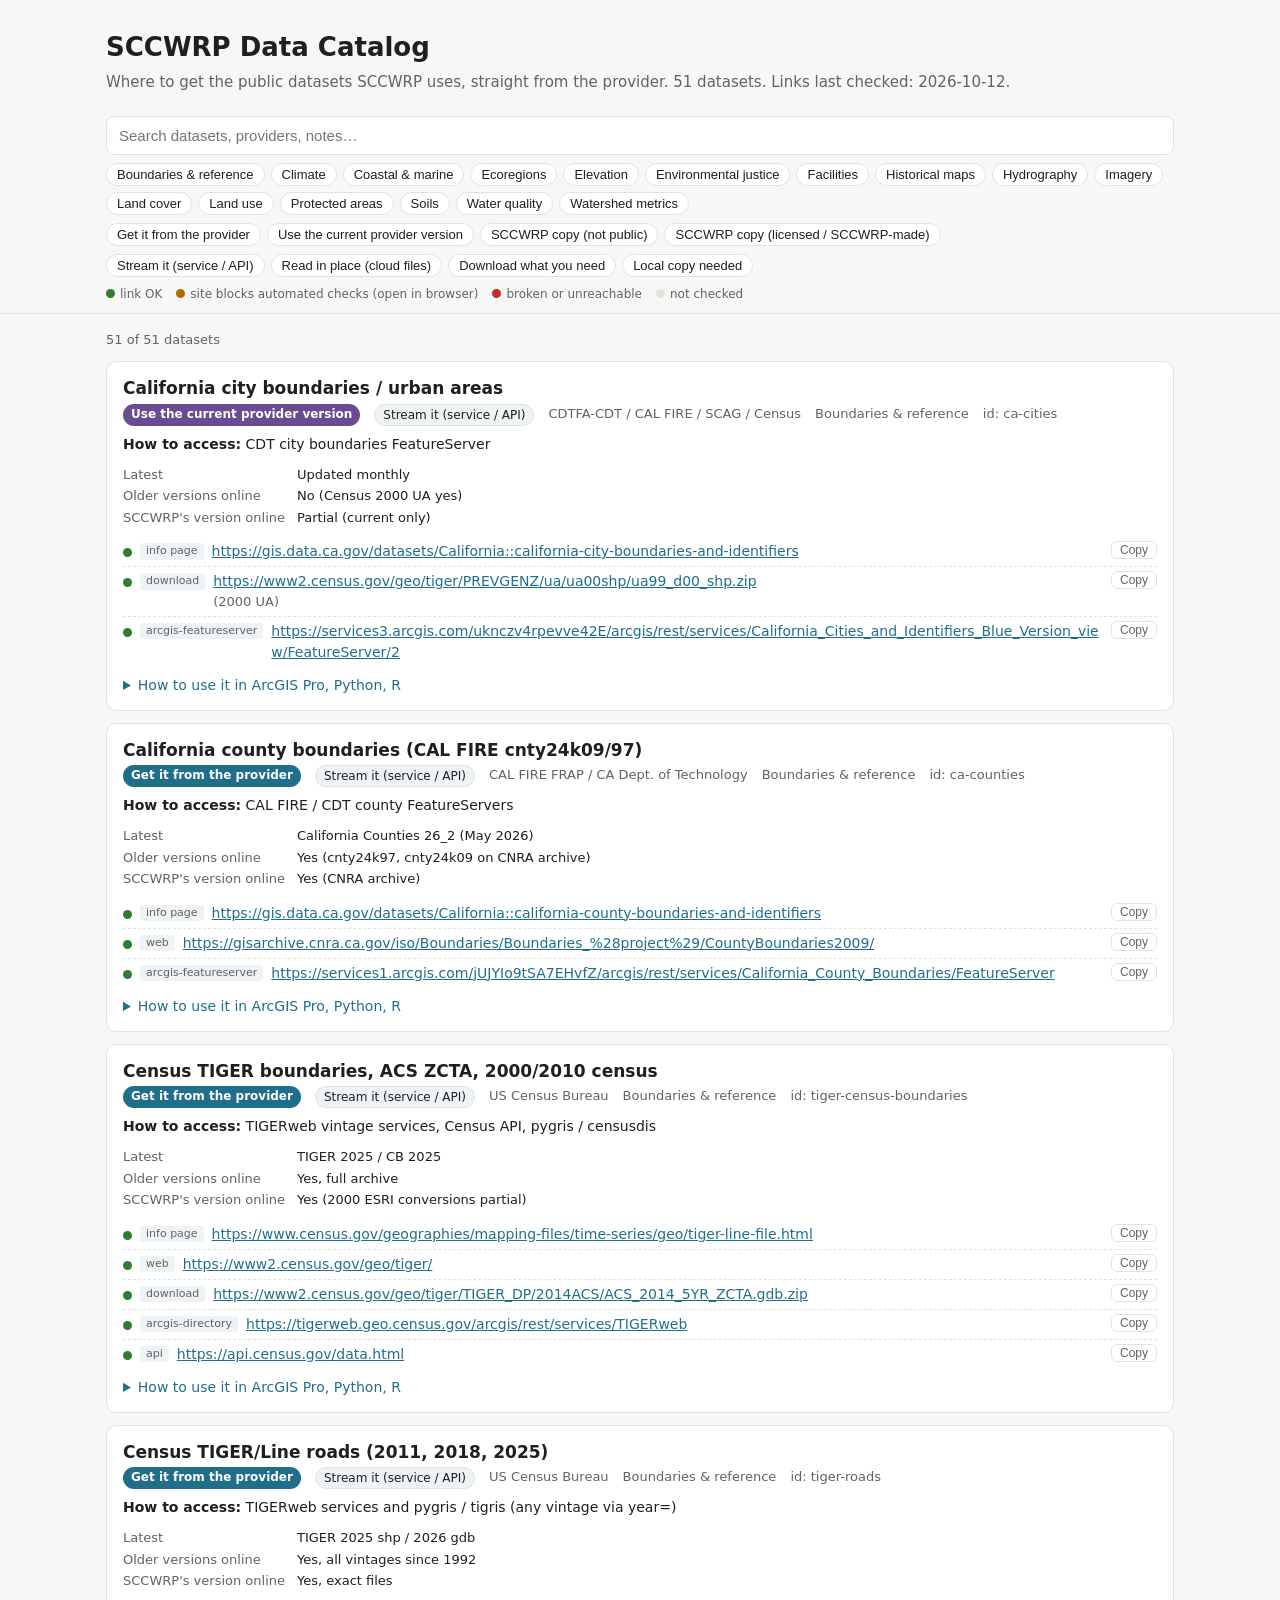
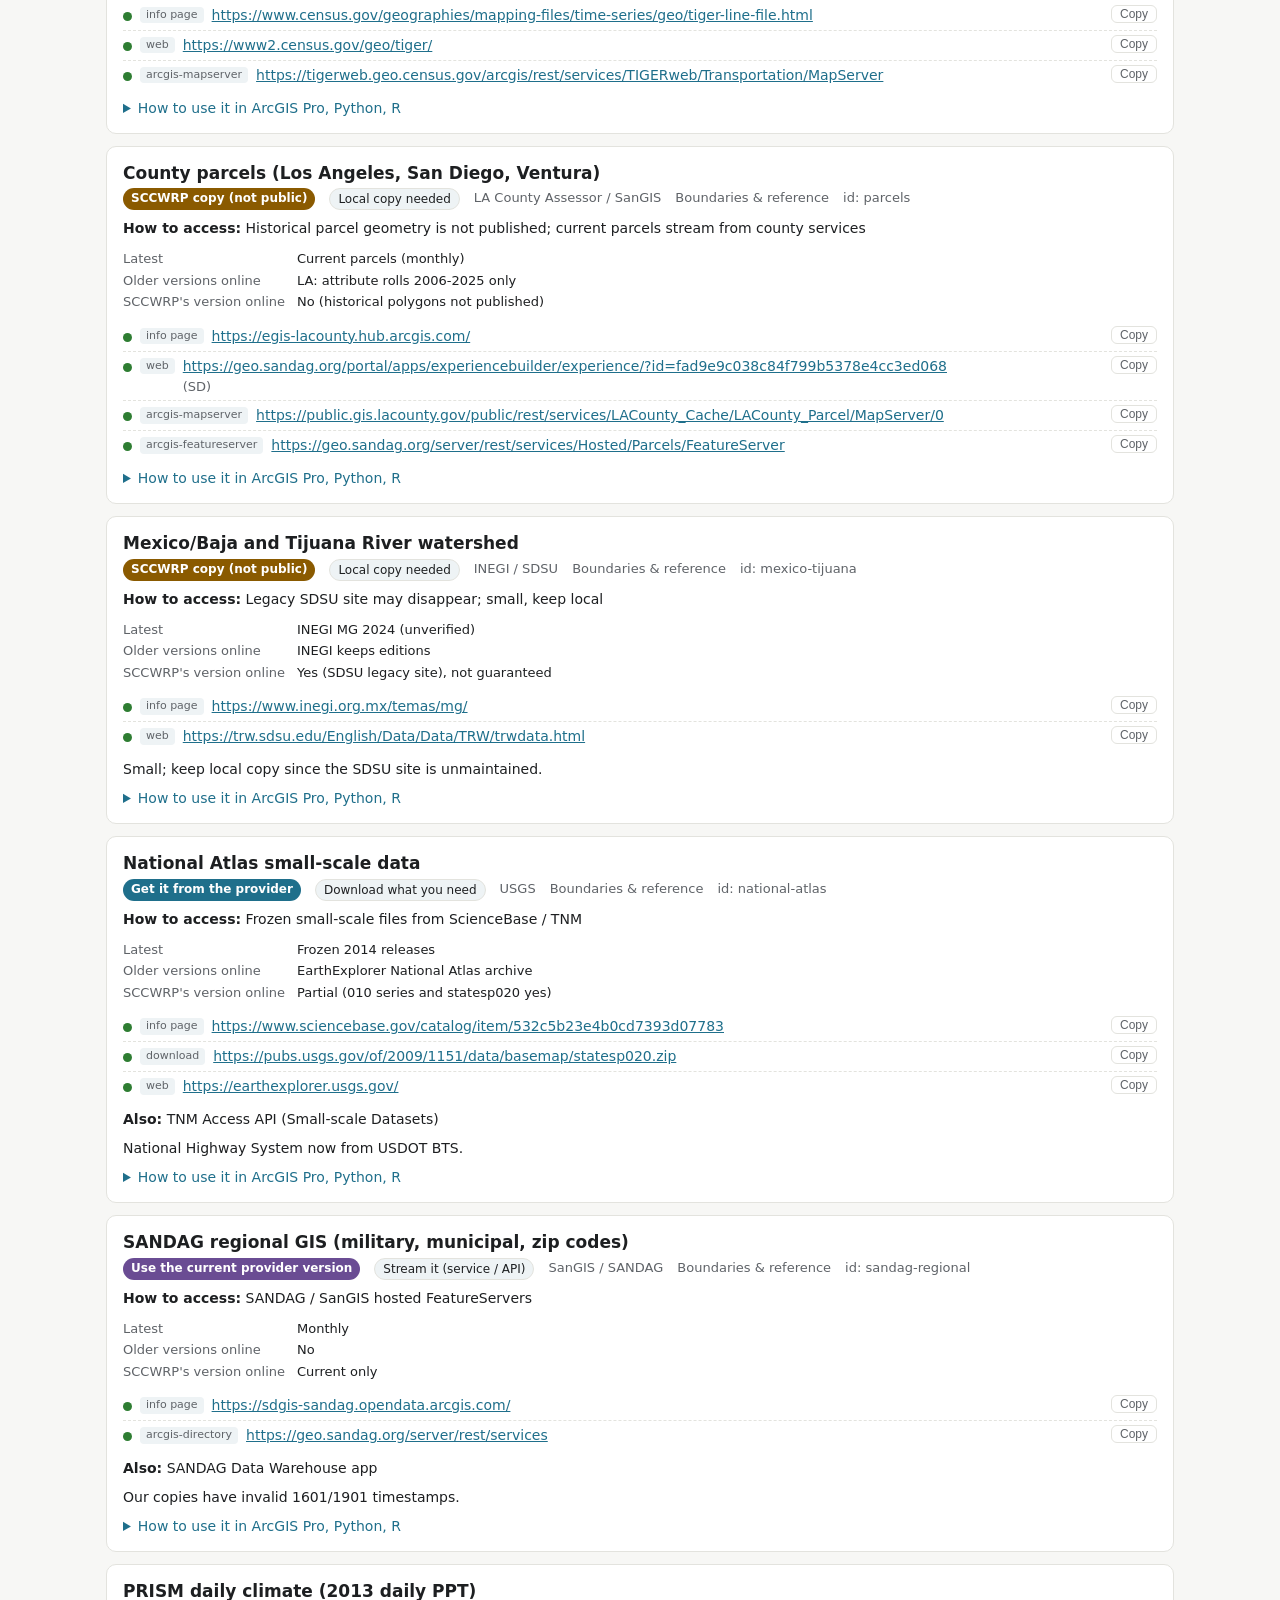
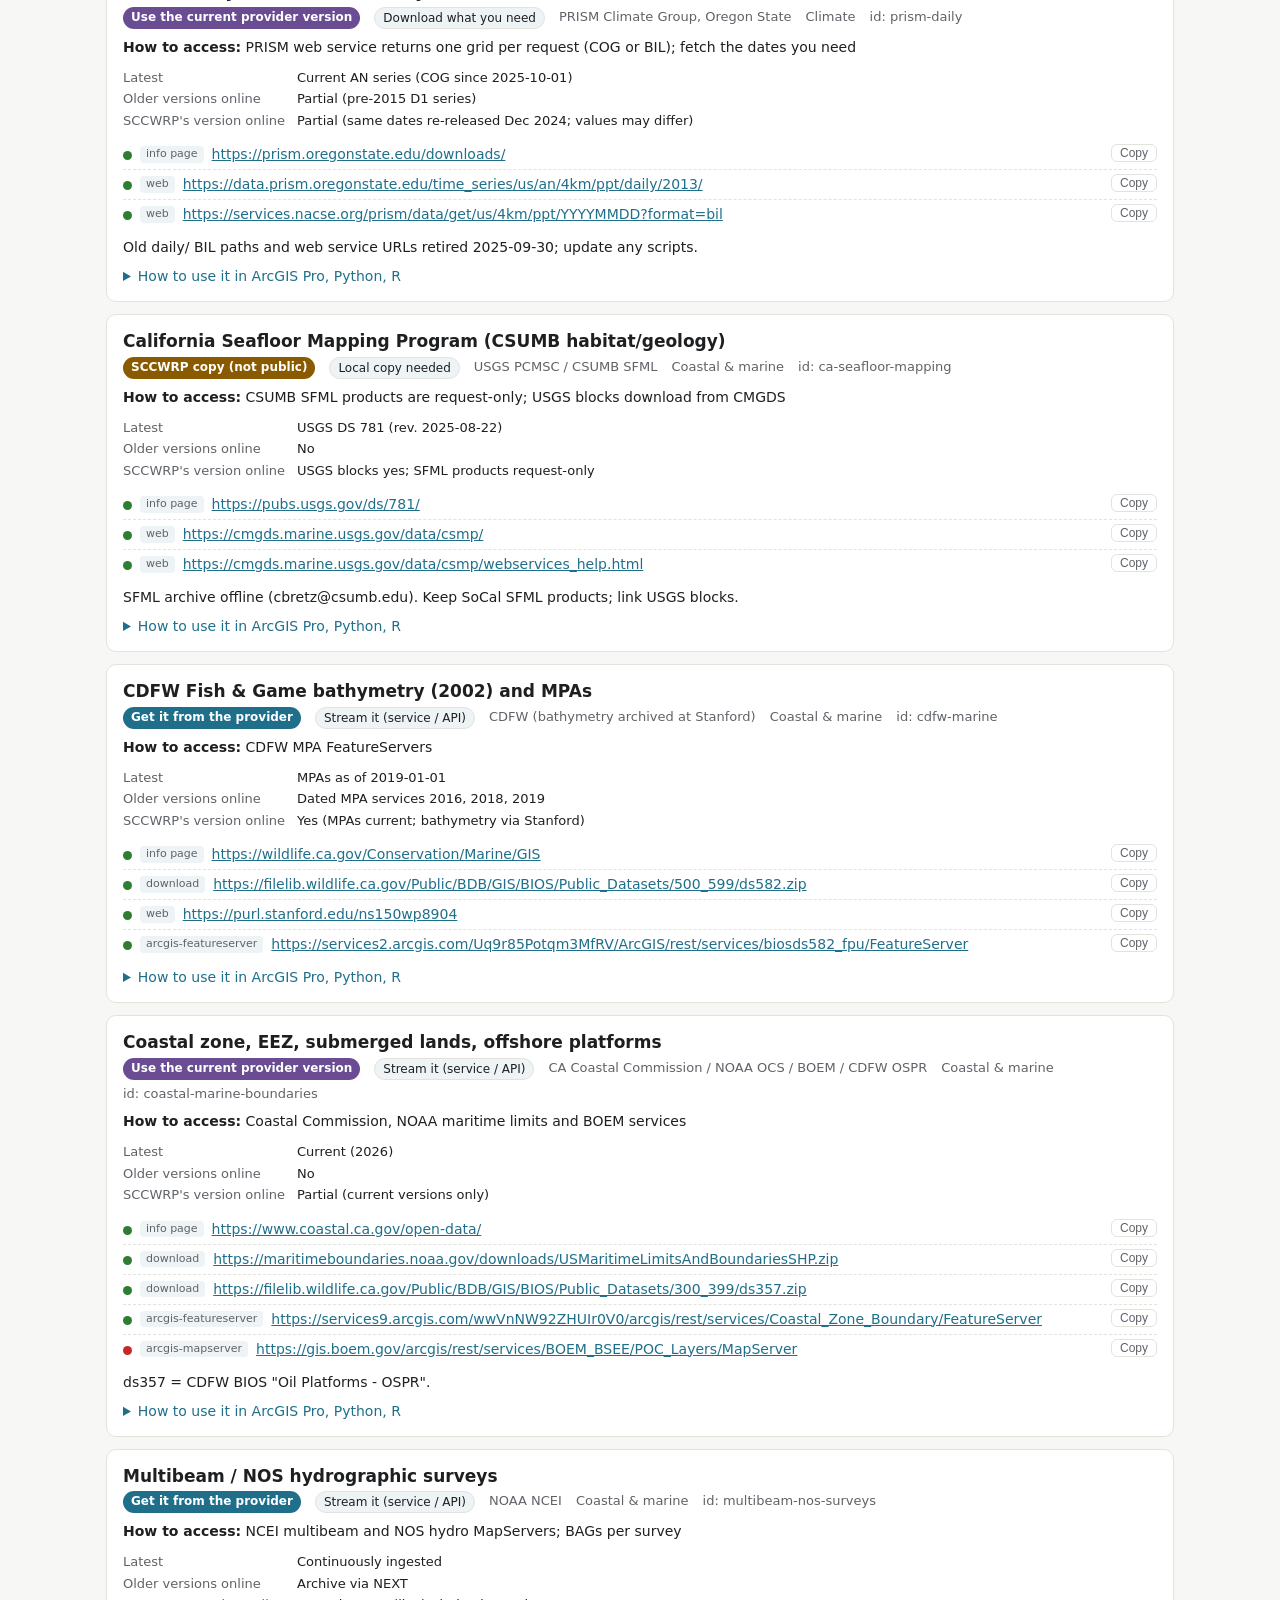
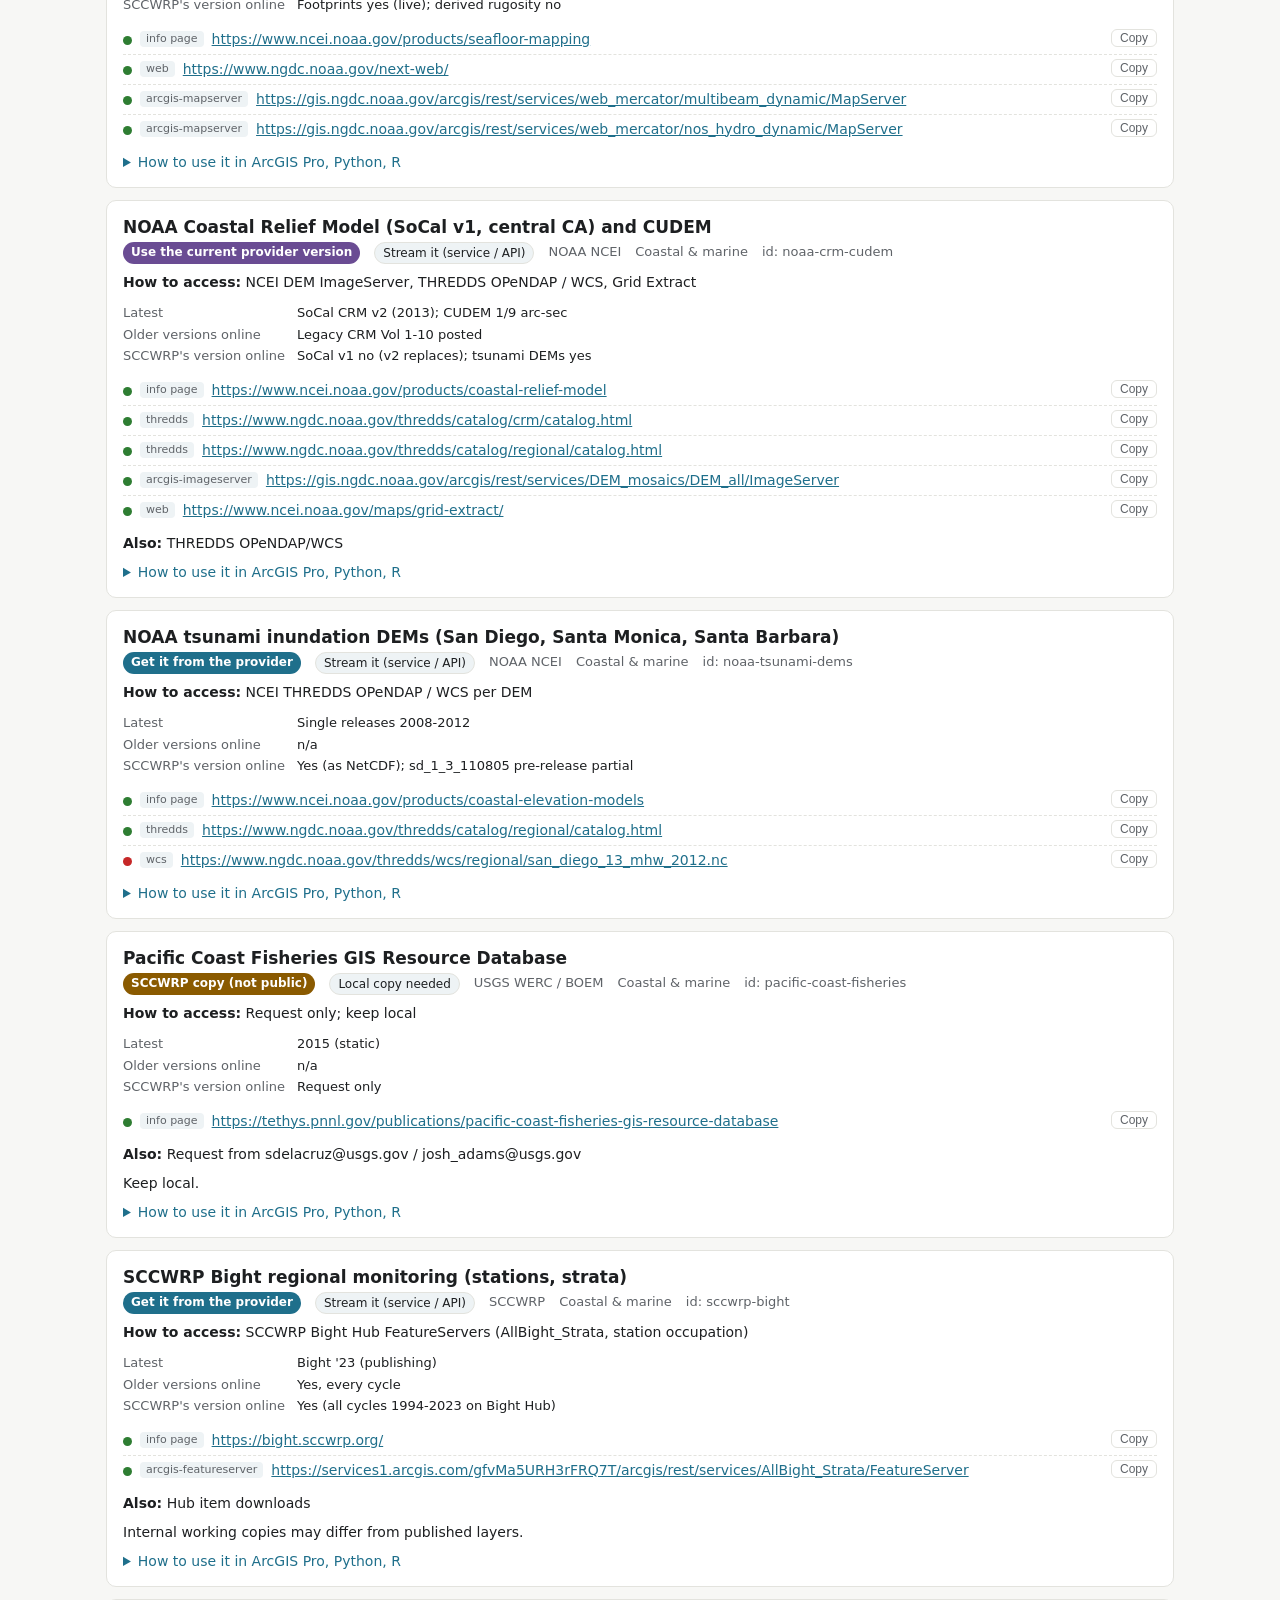
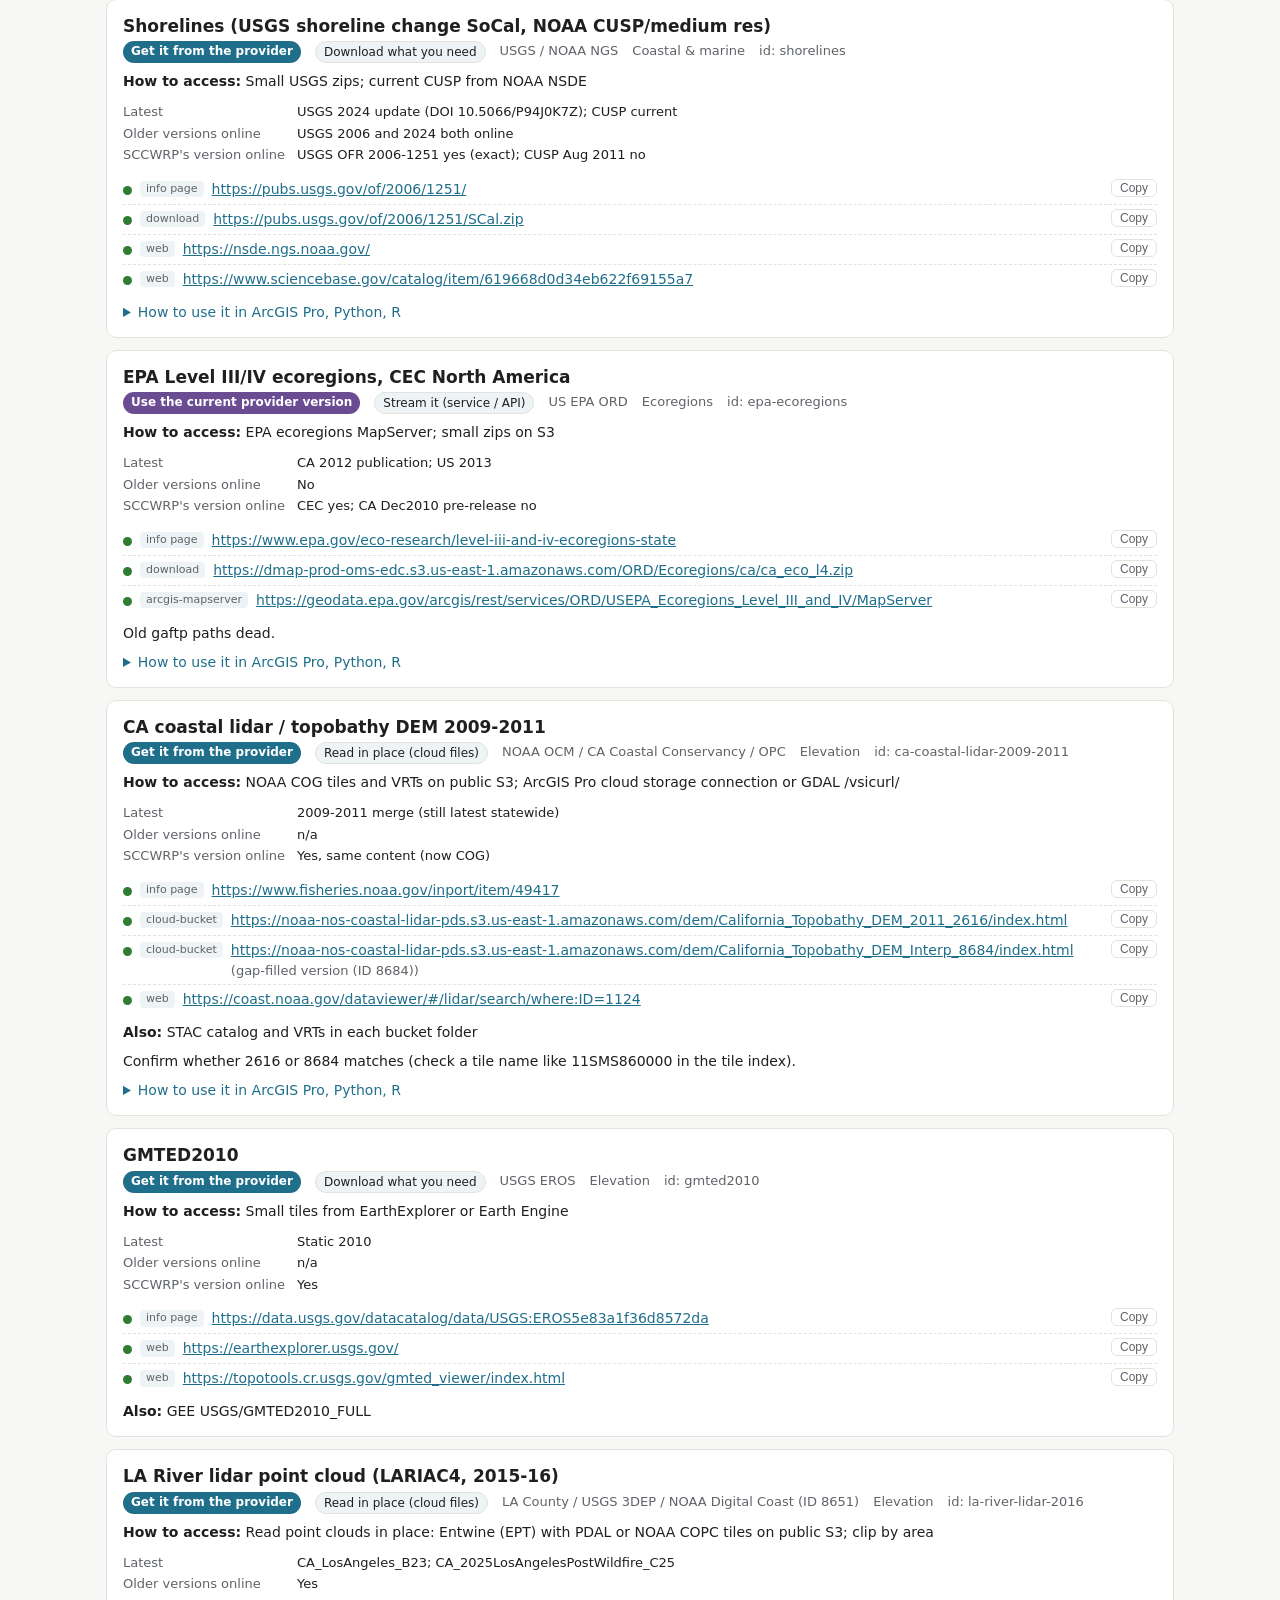
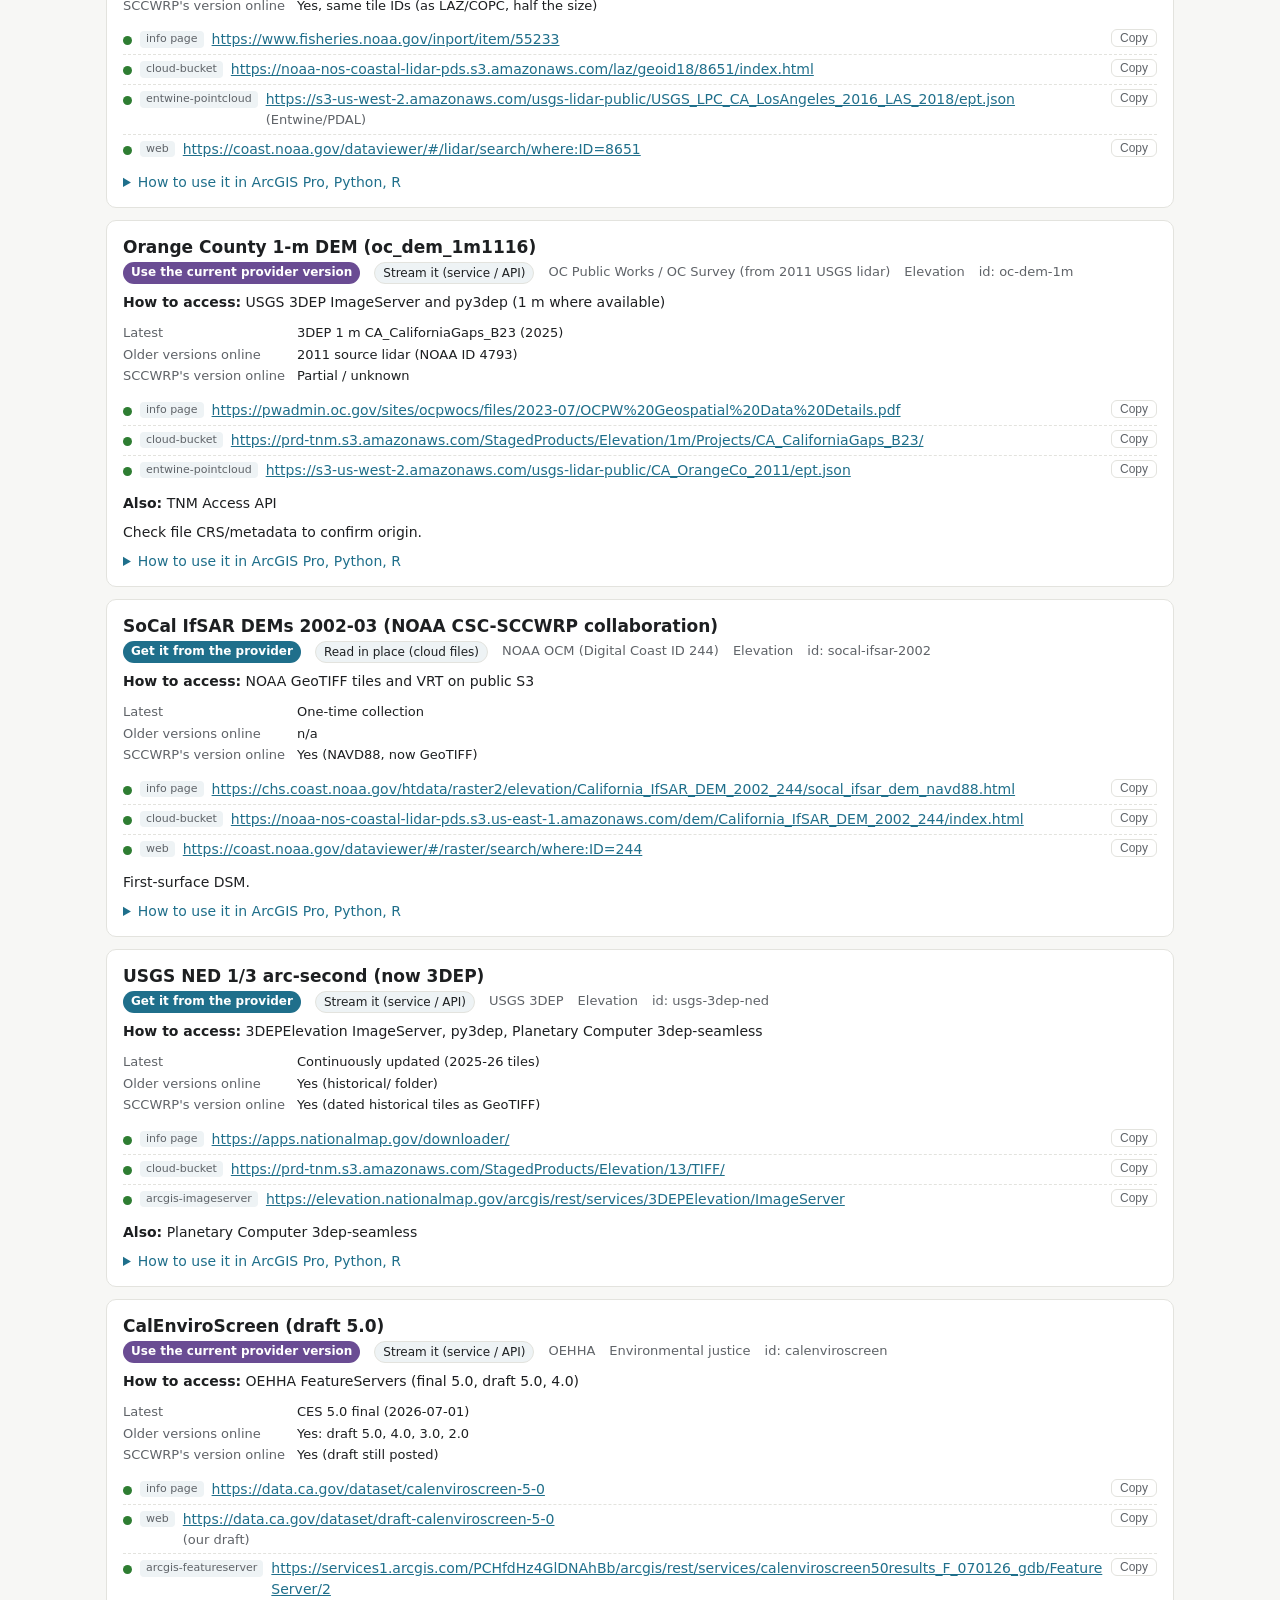
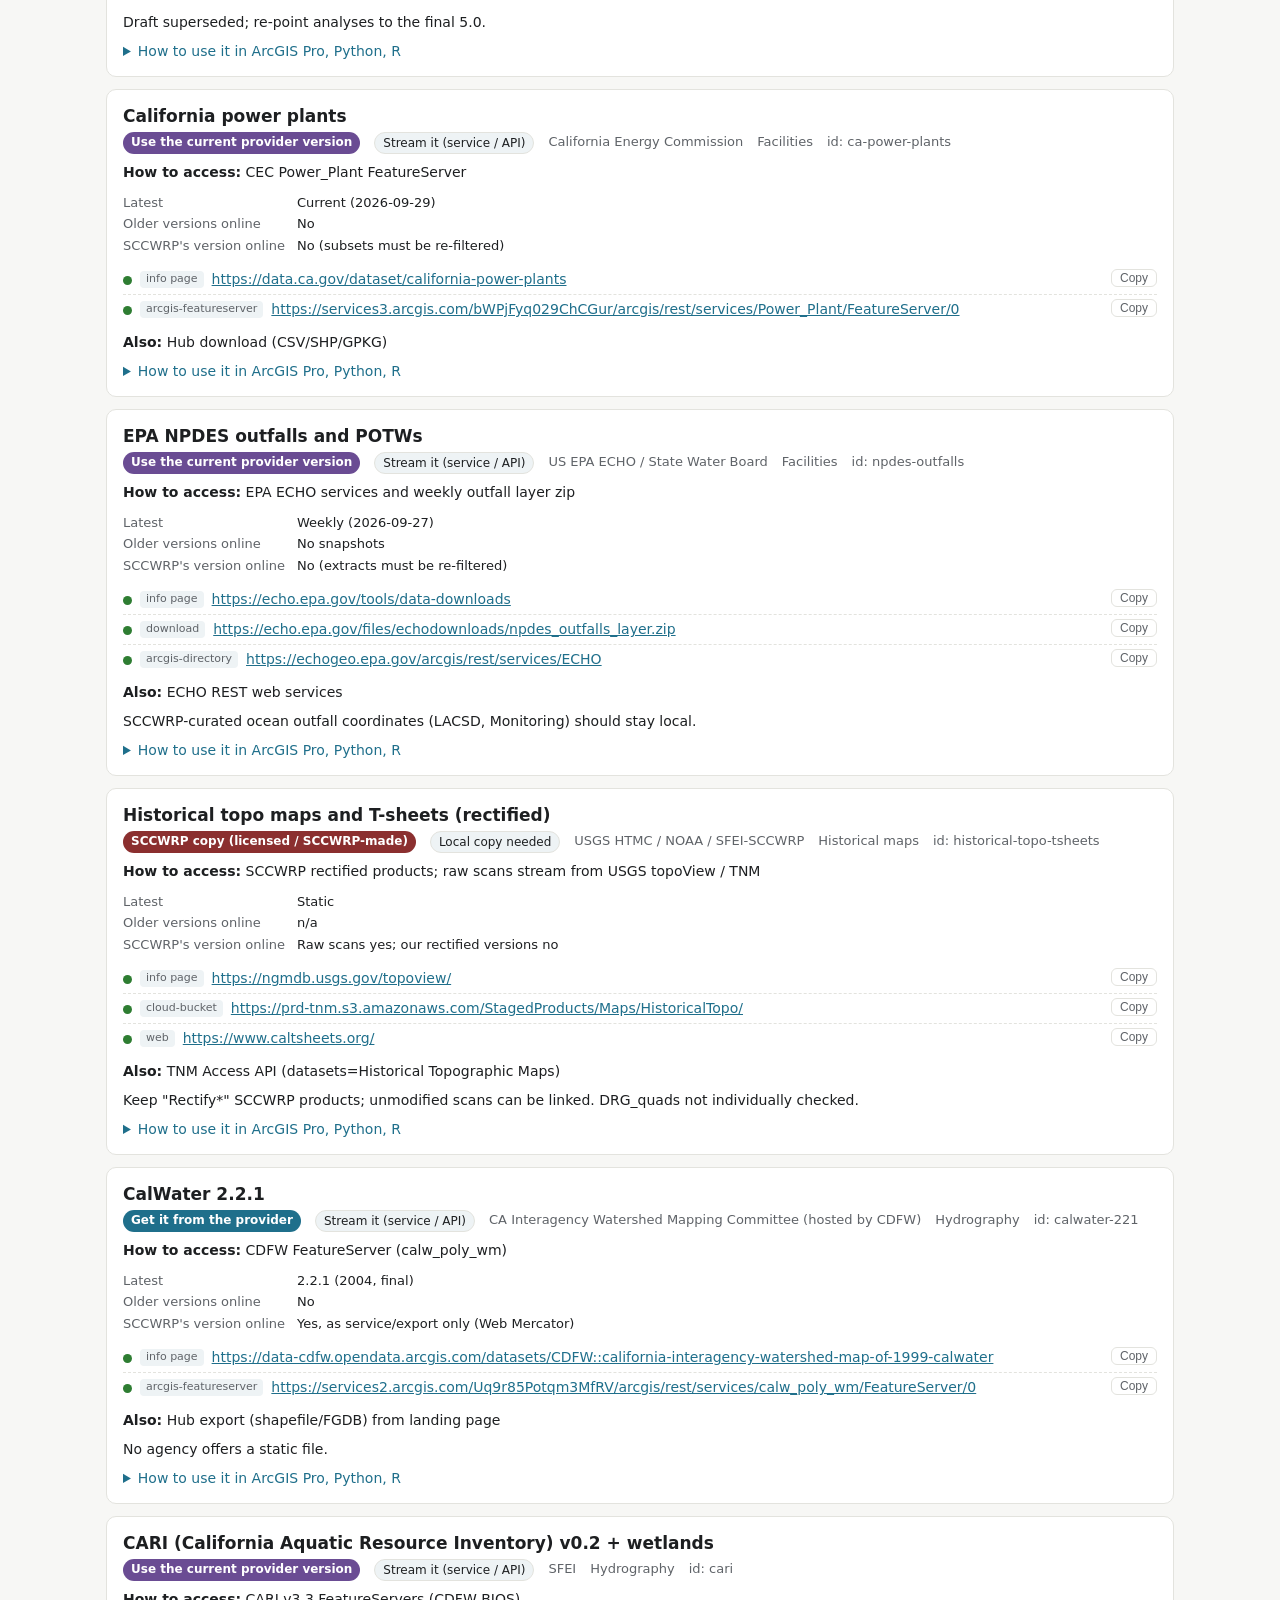
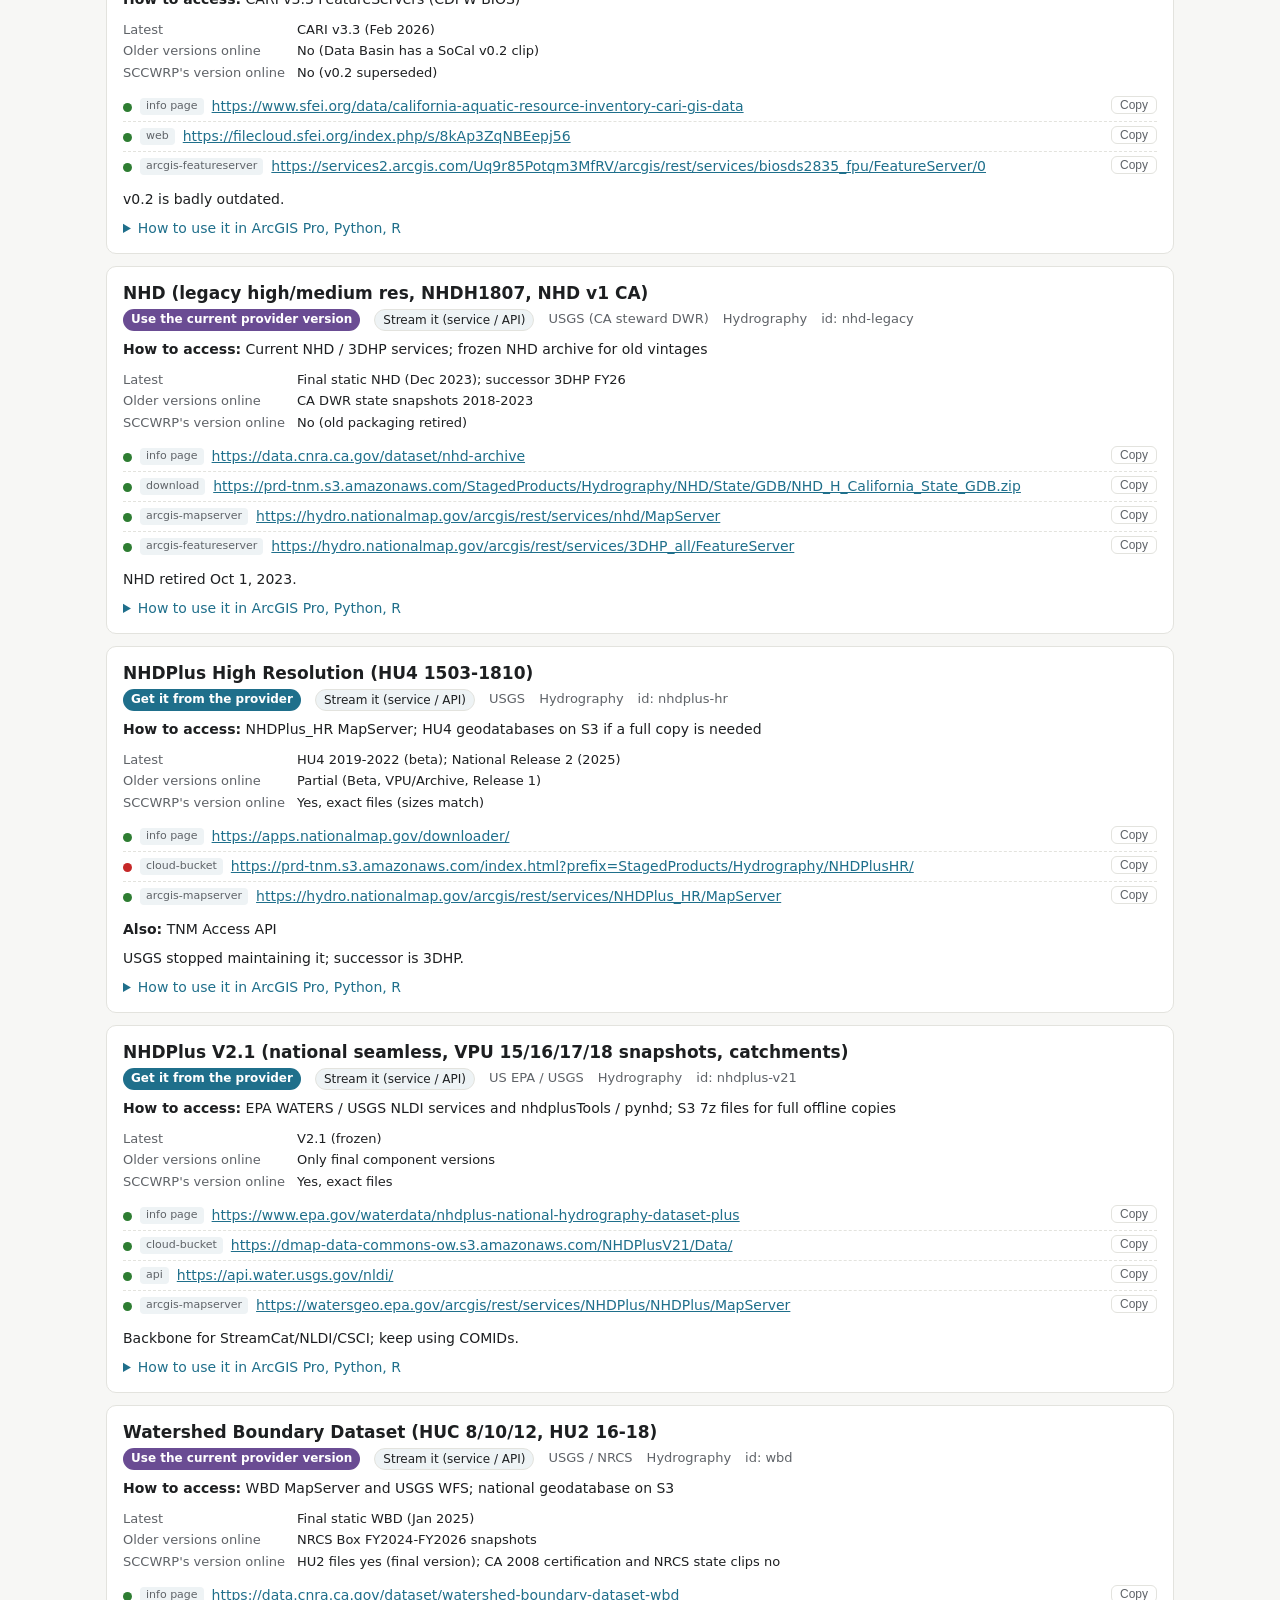
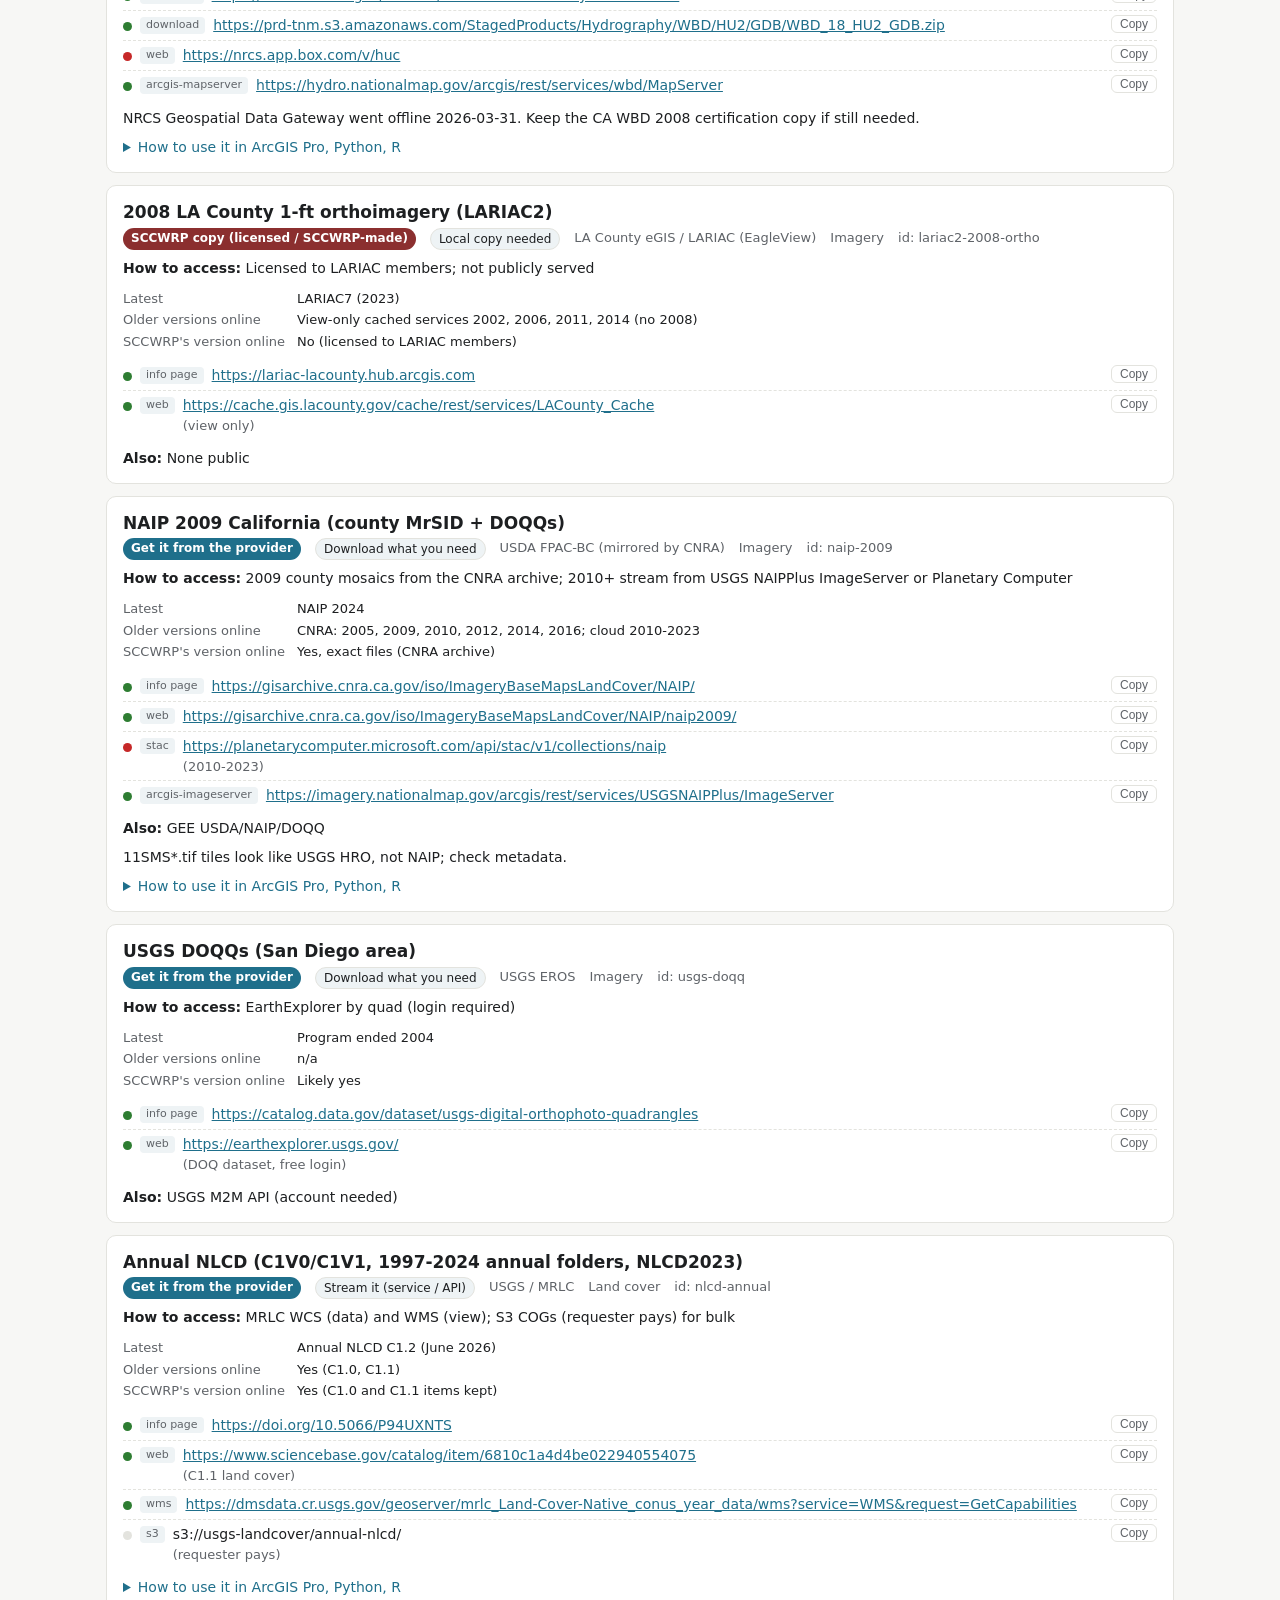
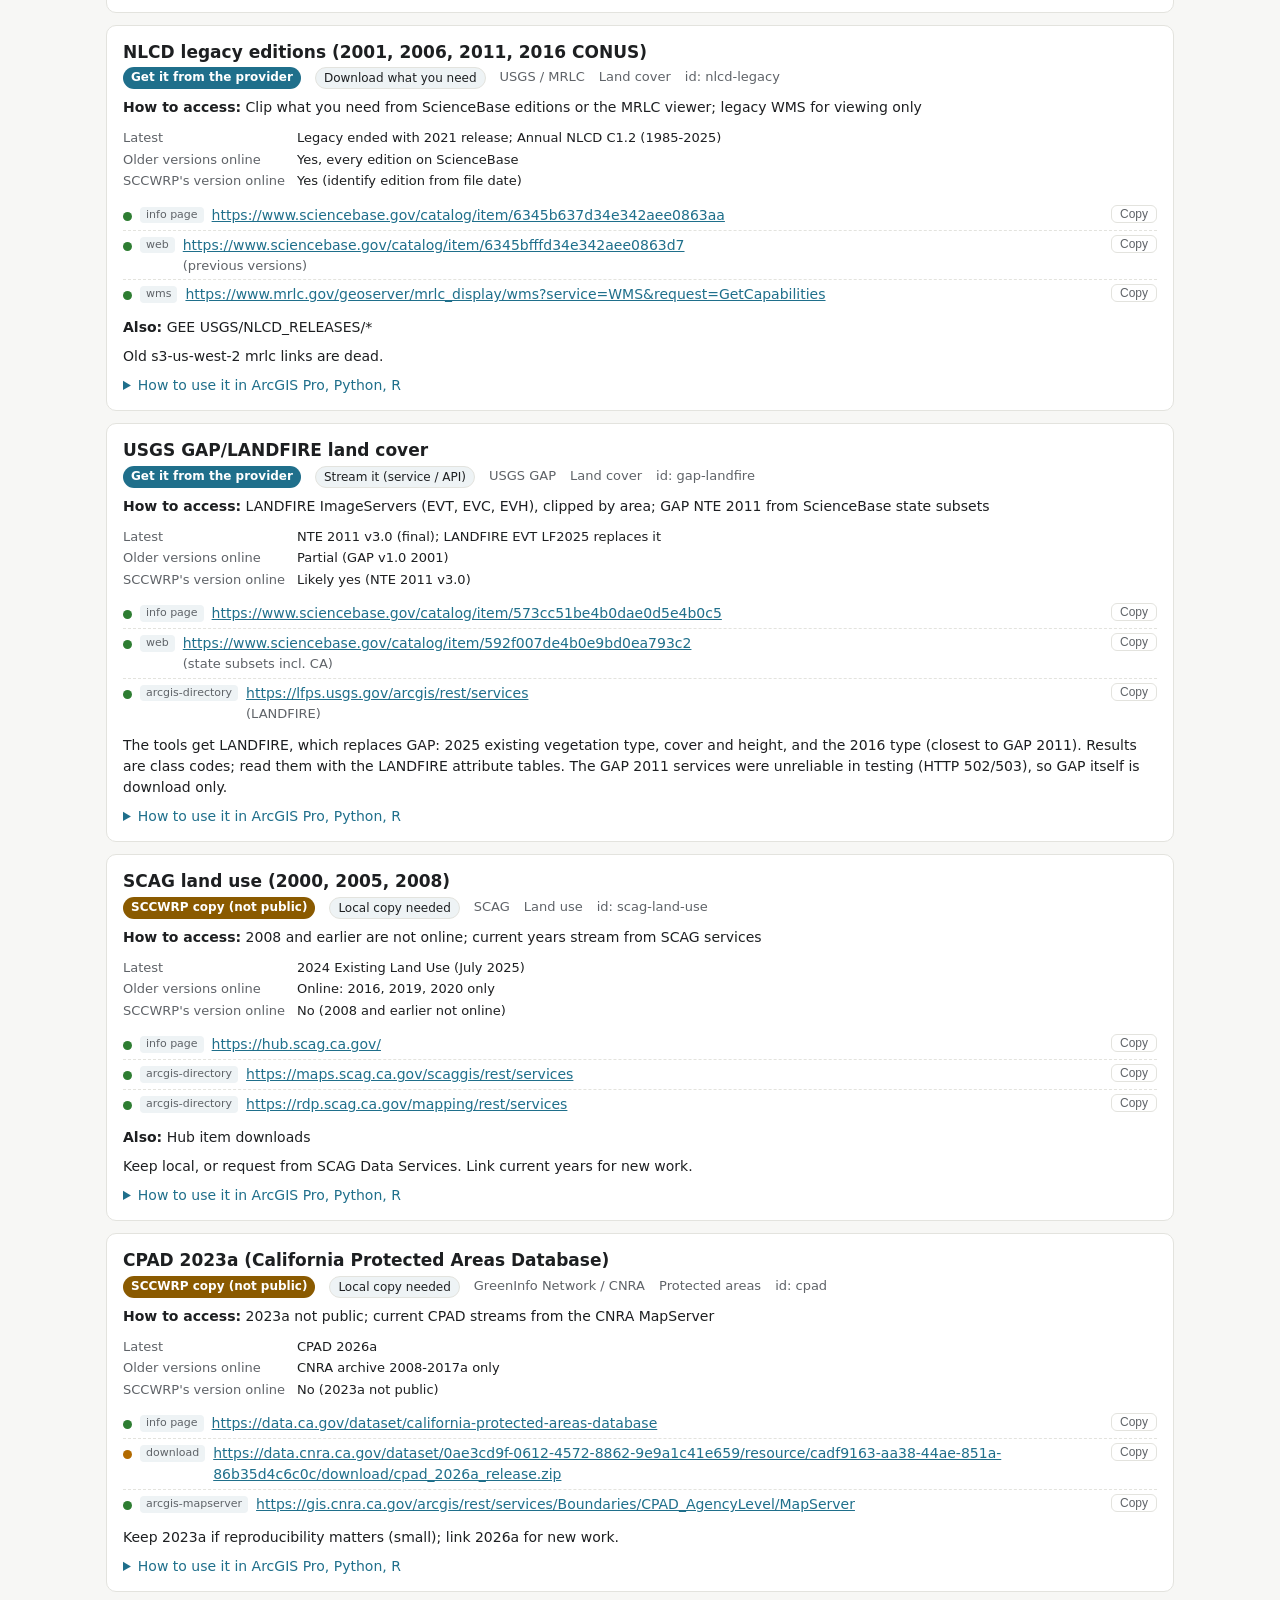
==== commit 302f7f28: "Weekly link check 2026-10-12" ====
--- a/docs/index.html
+++ b/docs/index.html
@@ -65,7 +65,7 @@
 <body>
 <header>
   <h1>SCCWRP Data Catalog</h1>
-  <p class="sub">Where to get the public datasets SCCWRP uses, straight from the provider. 51 datasets. Links last checked: 2026-10-05.</p>
+  <p class="sub">Where to get the public datasets SCCWRP uses, straight from the provider. 51 datasets. Links last checked: 2026-10-12.</p>
 </header>
 <div class="controls"><div class="inner">
   <input type="search" id="q" placeholder="Search datasets, providers, notes…" aria-label="Search">
@@ -82,7 +82,7 @@
   <div id="list"></div>
 </main>
 <footer>Generated from the catalog JSON in this repository. To add or fix a dataset, edit its file in <code>catalog/datasets/</code>.</footer>
-<script id="data" type="application/json">{"datasets": [{"id": "ca-cities", "title": "California city boundaries / urban areas", "category": "Boundaries & reference", "provider": "CDTFA-CDT / CAL FIRE / SCAG / Census", "recommendation": "link-out-current", "versions": {"latest": "Updated monthly", "older_versions_online": "No (Census 2000 UA yes)", "sccwrp_version_online": "Partial (current only)"}, "links": [{"role": "landing", "type": "landing", "url": "https://gis.data.ca.gov/datasets/California::california-city-boundaries-and-identifiers"}, {"role": "download", "type": "download", "url": "https://www2.census.gov/geo/tiger/PREVGENZ/ua/ua00shp/ua99_d00_shp.zip", "label": "2000 UA"}, {"role": "access", "type": "arcgis-featureserver", "url": "https://services3.arcgis.com/uknczv4rpevve42E/arcgis/rest/services/California_Cities_and_Identifiers_Blue_Version_view/FeatureServer/2"}], "access": {"mode": "stream", "how": "CDT city boundaries FeatureServer"}, "fetch": {"default": "city-boundaries", "layers": {"city-boundaries": {"title": "Incorporated city boundaries, land only (CDTFA / CDT)", "handler": "arcgis-features", "url": "https://services3.arcgis.com/uknczv4rpevve42E/arcgis/rest/services/California_Cities_and_Identifiers_Blue_Version_view/FeatureServer/2", "where": "OFFSHORE IS NULL", "version": "Current (CDT, updated monthly)"}, "city-boundaries-with-water": {"title": "Incorporated city boundaries including bay and ocean portions (CDT \"blue\" version)", "handler": "arcgis-features", "url": "https://services3.arcgis.com/uknczv4rpevve42E/arcgis/rest/services/California_Cities_and_Identifiers_Blue_Version_view/FeatureServer/2", "version": "Current (CDT, updated monthly)"}, "urban-areas-2020": {"title": "Census 2020 urban areas", "handler": "arcgis-features", "url": "https://tigerweb.geo.census.gov/arcgis/rest/services/TIGERweb/tigerWMS_Current/MapServer/88", "version": "2020 Census"}}}, "packages": [], "other_access": [], "notes": "", "last_reviewed": "2026-09-29"}, {"id": "ca-counties", "title": "California county boundaries (CAL FIRE cnty24k09/97)", "category": "Boundaries & reference", "provider": "CAL FIRE FRAP / CA Dept. of Technology", "recommendation": "link-out", "versions": {"latest": "California Counties 26_2 (May 2026)", "older_versions_online": "Yes (cnty24k97, cnty24k09 on CNRA archive)", "sccwrp_version_online": "Yes (CNRA archive)"}, "links": [{"role": "landing", "type": "landing", "url": "https://gis.data.ca.gov/datasets/California::california-county-boundaries-and-identifiers"}, {"role": "download", "type": "web", "url": "https://gisarchive.cnra.ca.gov/iso/Boundaries/Boundaries_%28project%29/CountyBoundaries2009/"}, {"role": "access", "type": "arcgis-featureserver", "url": "https://services1.arcgis.com/jUJYIo9tSA7EHvfZ/arcgis/rest/services/California_County_Boundaries/FeatureServer"}], "access": {"mode": "stream", "how": "CAL FIRE / CDT county FeatureServers"}, "fetch": {"default": "counties", "layers": {"counties": {"title": "California county boundaries (current, CA Dept. of Technology)", "handler": "arcgis-features", "url": "https://services1.arcgis.com/jUJYIo9tSA7EHvfZ/arcgis/rest/services/California_County_Boundaries/FeatureServer/0", "version": "California Counties 26_2 (May 2026)"}, "cnty24k09": {"title": "CAL FIRE county boundaries cnty24k09 (1:24,000, 2009), polygons", "handler": "download", "url": "https://gisarchive.cnra.ca.gov/iso/Boundaries/Boundaries_%28project%29/CountyBoundaries2009/cnty24k09_1_shp.zip", "kind": "vector", "member": "cnty24k09_1_poly.shp", "version": "cnty24k09_1 (2009)"}}}, "packages": [], "other_access": [], "notes": "", "last_reviewed": "2026-09-29"}, {"id": "tiger-census-boundaries", "title": "Census TIGER boundaries, ACS ZCTA, 2000/2010 census", "category": "Boundaries & reference", "provider": "US Census Bureau", "recommendation": "link-out", "versions": {"latest": "TIGER 2025 / CB 2025", "older_versions_online": "Yes, full archive", "sccwrp_version_online": "Yes (2000 ESRI conversions partial)"}, "links": [{"role": "landing", "type": "landing", "url": "https://www.census.gov/geographies/mapping-files/time-series/geo/tiger-line-file.html"}, {"role": "download", "type": "web", "url": "https://www2.census.gov/geo/tiger/"}, {"role": "download", "type": "download", "url": "https://www2.census.gov/geo/tiger/TIGER_DP/2014ACS/ACS_2014_5YR_ZCTA.gdb.zip"}, {"role": "access", "type": "arcgis-directory", "url": "https://tigerweb.geo.census.gov/arcgis/rest/services/TIGERweb"}, {"role": "access", "type": "api", "url": "https://api.census.gov/data.html"}], "access": {"mode": "stream", "how": "TIGERweb vintage services, Census API, pygris / censusdis"}, "fetch": {"default": "tracts", "layers": {"tracts": {"title": "Census tracts", "handler": "arcgis-features", "url": "https://tigerweb.geo.census.gov/arcgis/rest/services/TIGERweb/tigerWMS_Current/MapServer/8", "version": "TIGERweb Current (January 1, 2026 vintage)"}, "block-groups": {"title": "Census block groups", "handler": "arcgis-features", "url": "https://tigerweb.geo.census.gov/arcgis/rest/services/TIGERweb/tigerWMS_Current/MapServer/10", "version": "TIGERweb Current (January 1, 2026 vintage)"}, "blocks-2020": {"title": "2020 Census blocks", "handler": "arcgis-features", "url": "https://tigerweb.geo.census.gov/arcgis/rest/services/TIGERweb/tigerWMS_Current/MapServer/12", "version": "2020 Census"}, "places": {"title": "Incorporated places (cities)", "handler": "arcgis-features", "url": "https://tigerweb.geo.census.gov/arcgis/rest/services/TIGERweb/tigerWMS_Current/MapServer/28", "version": "TIGERweb Current (January 1, 2026 vintage)"}, "cdps": {"title": "Census designated places (unincorporated communities)", "handler": "arcgis-features", "url": "https://tigerweb.geo.census.gov/arcgis/rest/services/TIGERweb/tigerWMS_Current/MapServer/30", "version": "TIGERweb Current (January 1, 2026 vintage)"}, "zctas": {"title": "2020 ZIP Code Tabulation Areas (ZCTAs)", "handler": "arcgis-features", "url": "https://tigerweb.geo.census.gov/arcgis/rest/services/TIGERweb/tigerWMS_Current/MapServer/2", "version": "2020 Census"}, "counties": {"title": "Counties", "handler": "arcgis-features", "url": "https://tigerweb.geo.census.gov/arcgis/rest/services/TIGERweb/tigerWMS_Current/MapServer/82", "version": "TIGERweb Current (January 1, 2026 vintage)"}}}, "packages": [{"language": "Python", "name": "censusdis"}, {"language": "Python", "name": "pygris"}], "other_access": [], "notes": "", "last_reviewed": "2026-09-29"}, {"id": "tiger-roads", "title": "Census TIGER/Line roads (2011, 2018, 2025)", "category": "Boundaries & reference", "provider": "US Census Bureau", "recommendation": "link-out", "versions": {"latest": "TIGER 2025 shp / 2026 gdb", "older_versions_online": "Yes, all vintages since 1992", "sccwrp_version_online": "Yes, exact files"}, "links": [{"role": "landing", "type": "landing", "url": "https://www.census.gov/geographies/mapping-files/time-series/geo/tiger-line-file.html"}, {"role": "download", "type": "web", "url": "https://www2.census.gov/geo/tiger/"}, {"role": "access", "type": "arcgis-mapserver", "url": "https://tigerweb.geo.census.gov/arcgis/rest/services/TIGERweb/Transportation/MapServer"}], "access": {"mode": "stream", "how": "TIGERweb services and pygris / tigris (any vintage via year=)"}, "fetch": {"default": "primary-roads", "layers": {"primary-roads": {"title": "Primary roads (interstates and other limited-access highways), TIGERweb current", "handler": "arcgis-features", "url": "https://tigerweb.geo.census.gov/arcgis/rest/services/TIGERweb/Transportation/MapServer/2", "version": "TIGERweb, January 1, 2026"}, "secondary-roads": {"title": "Secondary roads (US, state and county highways), TIGERweb current", "handler": "arcgis-features", "url": "https://tigerweb.geo.census.gov/arcgis/rest/services/TIGERweb/Transportation/MapServer/6", "version": "TIGERweb, January 1, 2026"}, "local-roads": {"title": "Local roads (neighbourhood streets, rural roads, ramps and other minor roads), TIGERweb current", "handler": "arcgis-features", "url": "https://tigerweb.geo.census.gov/arcgis/rest/services/TIGERweb/Transportation/MapServer/8", "version": "TIGERweb, January 1, 2026"}, "railroads": {"title": "Railroads, TIGERweb current", "handler": "arcgis-features", "url": "https://tigerweb.geo.census.gov/arcgis/rest/services/TIGERweb/Transportation/MapServer/9", "version": "TIGERweb, January 1, 2026"}, "prisec-roads-by-year": {"title": "Primary and secondary roads for California, TIGER/Line shapefile of a chosen vintage", "handler": "download-template", "url_template": "https://www2.census.gov/geo/tiger/TIGER{year}/PRISECROADS/tl_{year}_06_prisecroads.zip", "iterate": "year", "kind": "vector", "member": "tl_*_06_prisecroads.shp", "version": "TIGER/Line (vintage from the year parameter)", "params": {"year": {"type": "list", "default": ["2025"], "description": "TIGER/Line vintage(s), 2011 or later, e.g. 2011,2018,2025"}}}}}, "packages": [{"language": "Python", "name": "pygris"}, {"language": "R", "name": "tigris"}], "other_access": [], "notes": "", "last_reviewed": "2026-09-29"}, {"id": "parcels", "title": "County parcels (Los Angeles, San Diego, Ventura)", "category": "Boundaries & reference", "provider": "LA County Assessor / SanGIS", "recommendation": "keep-local", "versions": {"latest": "Current parcels (monthly)", "older_versions_online": "LA: attribute rolls 2006-2025 only", "sccwrp_version_online": "No (historical polygons not published)"}, "links": [{"role": "landing", "type": "landing", "url": "https://egis-lacounty.hub.arcgis.com/"}, {"role": "download", "type": "web", "url": "https://geo.sandag.org/portal/apps/experiencebuilder/experience/?id=fad9e9c038c84f799b5378e4cc3ed068", "label": "SD"}, {"role": "access", "type": "arcgis-mapserver", "url": "https://public.gis.lacounty.gov/public/rest/services/LACounty_Cache/LACounty_Parcel/MapServer/0"}, {"role": "access", "type": "arcgis-featureserver", "url": "https://geo.sandag.org/server/rest/services/Hosted/Parcels/FeatureServer"}], "access": {"mode": "keep-local", "how": "Historical parcel geometry is not published; current parcels stream from county services"}, "fetch": {"default": "current-los-angeles", "layers": {"current-los-angeles": {"title": "Los Angeles County parcels (current, Assessor)", "handler": "arcgis-features", "url": "https://public.gis.lacounty.gov/public/rest/services/LACounty_Cache/LACounty_Parcel/MapServer/0", "version": "LA County Assessor parcels (current)"}, "current-san-diego": {"title": "San Diego County parcels (current, SANDAG / SanGIS)", "handler": "arcgis-features", "url": "https://geo.sandag.org/server/rest/services/Hosted/Parcels/FeatureServer/0", "version": "SANDAG / SanGIS parcels (current)"}, "current-ventura": {"title": "Ventura County parcels (current, County of Ventura)", "handler": "arcgis-features", "url": "https://services2.arcgis.com/XJ5Tb7dTYtAMoyYT/arcgis/rest/services/Parcels_Quarterly/FeatureServer/0", "version": "Ventura County parcels (current)"}, "ventura-2016": {"title": "Ventura County parcels, March 2016", "handler": "local", "holding": "parcels/ventura-2016", "kind": "vector", "version": "Ventura County parcels, March 2016"}}}, "packages": [], "other_access": [], "notes": "", "last_reviewed": "2026-09-29"}, {"id": "mexico-tijuana", "title": "Mexico/Baja and Tijuana River watershed", "category": "Boundaries & reference", "provider": "INEGI / SDSU", "recommendation": "keep-local", "versions": {"latest": "INEGI MG 2024 (unverified)", "older_versions_online": "INEGI keeps editions", "sccwrp_version_online": "Yes (SDSU legacy site), not guaranteed"}, "links": [{"role": "landing", "type": "landing", "url": "https://www.inegi.org.mx/temas/mg/"}, {"role": "download", "type": "web", "url": "https://trw.sdsu.edu/English/Data/Data/TRW/trwdata.html"}], "access": {"mode": "keep-local", "how": "Legacy SDSU site may disappear; small, keep local"}, "fetch": {"default": "tijuana-watershed", "layers": {"tijuana-watershed": {"title": "Tijuana River watershed boundary (US and Mexico)", "handler": "local", "holding": "mexico-tijuana/tijuana-watershed", "kind": "vector", "version": "SDSU Tijuana River watershed GIS (legacy)"}, "mexico-states": {"title": "Mexican states (with 1990 census attributes)", "handler": "local", "holding": "mexico-tijuana/mexico-states", "kind": "vector", "version": "Legacy SCCWRP copy (1990s)"}, "shoreline": {"title": "Mexico and Central America land and islands (World Vector Shoreline)", "handler": "local", "holding": "mexico-tijuana/shoreline", "kind": "vector", "version": "World Vector Shoreline (legacy copy)"}}}, "packages": [], "other_access": [], "notes": "Small; keep local copy since the SDSU site is unmaintained.", "last_reviewed": "2026-09-29"}, {"id": "national-atlas", "title": "National Atlas small-scale data", "category": "Boundaries & reference", "provider": "USGS", "recommendation": "link-out", "versions": {"latest": "Frozen 2014 releases", "older_versions_online": "EarthExplorer National Atlas archive", "sccwrp_version_online": "Partial (010 series and statesp020 yes)"}, "links": [{"role": "landing", "type": "landing", "url": "https://www.sciencebase.gov/catalog/item/532c5b23e4b0cd7393d07783"}, {"role": "download", "type": "download", "url": "https://pubs.usgs.gov/of/2009/1151/data/basemap/statesp020.zip"}, {"role": "download", "type": "web", "url": "https://earthexplorer.usgs.gov/"}], "access": {"mode": "download-on-demand", "how": "Frozen small-scale files from ScienceBase / TNM"}, "fetch": {"layers": {"states-2m": {"title": "State boundaries, 1:2,000,000 (National Atlas statesp020)", "handler": "download", "url": "https://pubs.usgs.gov/of/2009/1151/data/basemap/statesp020.zip", "kind": "vector", "member": "statesp020.shp", "version": "National Atlas statesp020 (frozen)"}}}, "packages": [], "other_access": ["TNM Access API (Small-scale Datasets)"], "notes": "National Highway System now from USDOT BTS.", "last_reviewed": "2026-09-29"}, {"id": "sandag-regional", "title": "SANDAG regional GIS (military, municipal, zip codes)", "category": "Boundaries & reference", "provider": "SanGIS / SANDAG", "recommendation": "link-out-current", "versions": {"latest": "Monthly", "older_versions_online": "No", "sccwrp_version_online": "Current only"}, "links": [{"role": "landing", "type": "landing", "url": "https://sdgis-sandag.opendata.arcgis.com/"}, {"role": "access", "type": "arcgis-directory", "url": "https://geo.sandag.org/server/rest/services"}], "access": {"mode": "stream", "how": "SANDAG / SanGIS hosted FeatureServers"}, "fetch": {"default": "municipal-boundaries", "layers": {"municipal-boundaries": {"title": "Municipal (city) boundaries, San Diego County", "handler": "arcgis-features", "url": "https://geo.sandag.org/server/rest/services/Hosted/Municipal_Boundaries/FeatureServer/0", "version": "Current (SanGIS/SANDAG)"}, "military-facilities": {"title": "Military-owned and leased lands", "handler": "arcgis-features", "url": "https://geo.sandag.org/server/rest/services/Hosted/Military_Facilities/FeatureServer/0", "version": "Current (SanGIS/SANDAG)"}, "zip-codes": {"title": "ZIP Code areas (approximate, SanGIS)", "handler": "arcgis-features", "url": "https://geo.sandag.org/server/rest/services/Hosted/Zipcodes/FeatureServer/0", "version": "Current (SanGIS/SANDAG)"}, "hydrologic-basins": {"title": "Hydrologic basins (Calwater 2.2.1 HU/HA/HSA)", "handler": "arcgis-features", "url": "https://geo.sandag.org/server/rest/services/Hosted/Hydrological_Basins/FeatureServer/0", "version": "Calwater 2.2.1 (2004)"}, "land-use-2025": {"title": "Existing land use, 2025 inventory", "handler": "arcgis-features", "url": "https://geo.sandag.org/server/rest/services/Hosted/Land_Use_2025/FeatureServer/0", "version": "SANDAG land use inventory 2025"}, "storm-drains": {"title": "Storm drain conveyances, City of San Diego", "handler": "arcgis-features", "url": "https://geo.sandag.org/server/rest/services/Hosted/Drain_Conveyance/FeatureServer/0", "version": "Current (City of San Diego Stormwater)"}}}, "packages": [], "other_access": ["SANDAG Data Warehouse app"], "notes": "Our copies have invalid 1601/1901 timestamps.", "last_reviewed": "2026-09-29"}, {"id": "prism-daily", "title": "PRISM daily climate (2013 daily PPT)", "category": "Climate", "provider": "PRISM Climate Group, Oregon State", "recommendation": "link-out-current", "versions": {"latest": "Current AN series (COG since 2025-10-01)", "older_versions_online": "Partial (pre-2015 D1 series)", "sccwrp_version_online": "Partial (same dates re-released Dec 2024; values may differ)"}, "links": [{"role": "landing", "type": "landing", "url": "https://prism.oregonstate.edu/downloads/"}, {"role": "download", "type": "web", "url": "https://data.prism.oregonstate.edu/time_series/us/an/4km/ppt/daily/2013/"}, {"role": "access", "type": "web", "url": "https://services.nacse.org/prism/data/get/us/4km/ppt/YYYYMMDD?format=bil"}], "access": {"mode": "download-on-demand", "how": "PRISM web service returns one grid per request (COG or BIL); fetch the dates you need"}, "fetch": {"layers": {"daily": {"title": "PRISM daily 4 km grids (one file per date)", "handler": "download-template", "url_template": "https://services.nacse.org/prism/data/get/us/4km/{element}/{date:%Y%m%d}", "iterate": "date", "kind": "raster", "member": "*.tif", "min_interval_s": 2, "resampling": "bilinear", "params": {"date": {"type": "dates", "min": "1981-01-01", "required": true, "max_count": 31, "description": "YYYY-MM-DD, or start/end for a range (up to 31 days)"}, "element": {"type": "choice", "choices": ["ppt", "tmin", "tmax", "tmean", "tdmean", "vpdmin", "vpdmax"], "default": "ppt", "description": "Climate variable"}}}}}, "packages": [], "other_access": [], "notes": "Old daily/ BIL paths and web service URLs retired 2025-09-30; update any scripts.", "last_reviewed": "2026-09-29"}, {"id": "ca-seafloor-mapping", "title": "California Seafloor Mapping Program (CSUMB habitat/geology)", "category": "Coastal & marine", "provider": "USGS PCMSC / CSUMB SFML", "recommendation": "keep-local", "versions": {"latest": "USGS DS 781 (rev. 2025-08-22)", "older_versions_online": "No", "sccwrp_version_online": "USGS blocks yes; SFML products request-only"}, "links": [{"role": "landing", "type": "landing", "url": "https://pubs.usgs.gov/ds/781/"}, {"role": "download", "type": "web", "url": "https://cmgds.marine.usgs.gov/data/csmp/"}, {"role": "access", "type": "web", "url": "https://cmgds.marine.usgs.gov/data/csmp/webservices_help.html"}], "access": {"mode": "keep-local", "how": "CSUMB SFML products are request-only; USGS blocks download from CMGDS"}, "fetch": {"layers": {"la-jolla-bathymetry": {"title": "La Jolla 2 m multibeam bathymetry (CSUMB SFML)", "handler": "local", "holding": "ca-seafloor-mapping/la-jolla-bathymetry", "kind": "raster", "resampling": "bilinear"}}}, "packages": [], "other_access": [], "notes": "SFML archive offline (cbretz@csumb.edu). Keep SoCal SFML products; link USGS blocks.", "last_reviewed": "2026-09-29"}, {"id": "cdfw-marine", "title": "CDFW Fish & Game bathymetry (2002) and MPAs", "category": "Coastal & marine", "provider": "CDFW (bathymetry archived at Stanford)", "recommendation": "link-out", "versions": {"latest": "MPAs as of 2019-01-01", "older_versions_online": "Dated MPA services 2016, 2018, 2019", "sccwrp_version_online": "Yes (MPAs current; bathymetry via Stanford)"}, "links": [{"role": "landing", "type": "landing", "url": "https://wildlife.ca.gov/Conservation/Marine/GIS"}, {"role": "download", "type": "download", "url": "https://filelib.wildlife.ca.gov/Public/BDB/GIS/BIOS/Public_Datasets/500_599/ds582.zip"}, {"role": "download", "type": "web", "url": "https://purl.stanford.edu/ns150wp8904"}, {"role": "access", "type": "arcgis-featureserver", "url": "https://services2.arcgis.com/Uq9r85Potqm3MfRV/ArcGIS/rest/services/biosds582_fpu/FeatureServer"}], "access": {"mode": "stream", "how": "CDFW MPA FeatureServers"}, "fetch": {"default": "mpas", "layers": {"mpas": {"title": "Marine Protected Areas", "handler": "arcgis-features", "url": "https://services2.arcgis.com/Uq9r85Potqm3MfRV/arcgis/rest/services/biosds582_fpu/FeatureServer/0", "stage": {"source": "provider", "extent": "ocean"}}, "bathymetry-200m": {"title": "Statewide bathymetry, 200 m (CDFW 2002)", "handler": "local", "holding": "cdfw-marine/bathymetry-200m", "kind": "raster", "resampling": "bilinear", "version": "CDFW bd200m_v2 (2002)", "stage": {"source": "local", "holding": "cdfw-marine/bathymetry-200m", "extent": "ocean"}}}}, "packages": [], "other_access": [], "notes": "", "last_reviewed": "2026-09-29"}, {"id": "coastal-marine-boundaries", "title": "Coastal zone, EEZ, submerged lands, offshore platforms", "category": "Coastal & marine", "provider": "CA Coastal Commission / NOAA OCS / BOEM / CDFW OSPR", "recommendation": "link-out-current", "versions": {"latest": "Current (2026)", "older_versions_online": "No", "sccwrp_version_online": "Partial (current versions only)"}, "links": [{"role": "landing", "type": "landing", "url": "https://www.coastal.ca.gov/open-data/"}, {"role": "download", "type": "download", "url": "https://maritimeboundaries.noaa.gov/downloads/USMaritimeLimitsAndBoundariesSHP.zip"}, {"role": "download", "type": "download", "url": "https://filelib.wildlife.ca.gov/Public/BDB/GIS/BIOS/Public_Datasets/300_399/ds357.zip"}, {"role": "access", "type": "arcgis-featureserver", "url": "https://services9.arcgis.com/wwVnNW92ZHUIr0V0/arcgis/rest/services/Coastal_Zone_Boundary/FeatureServer"}, {"role": "access", "type": "arcgis-mapserver", "url": "https://gis.boem.gov/arcgis/rest/services/BOEM_BSEE/POC_Layers/MapServer"}], "access": {"mode": "stream", "how": "Coastal Commission, NOAA maritime limits and BOEM services"}, "fetch": {"default": "marine-regions", "layers": {"marine-regions": {"title": "MLPA study regions", "handler": "arcgis-features", "url": "https://services2.arcgis.com/Uq9r85Potqm3MfRV/arcgis/rest/services/biosds3178_fpu/FeatureServer/0", "stage": {"source": "provider", "extent": "ocean"}}, "state-waters-line": {"title": "Three nautical mile state maritime limit", "handler": "arcgis-features", "url": "https://services2.arcgis.com/Uq9r85Potqm3MfRV/arcgis/rest/services/biosds3158_fnu/FeatureServer/0", "stage": {"source": "provider", "extent": "ocean"}}, "asbs": {"title": "Areas of Special Biological Significance (State Water Board)", "handler": "arcgis-features", "url": "https://gispublic.waterboards.ca.gov/portalserver/rest/services/Hosted/AreasofSpecialBioSignificance/FeatureServer/0", "stage": {"source": "provider", "extent": "ocean"}}, "coastal-zone": {"title": "Coastal Zone boundary (Coastal Commission)", "handler": "arcgis-features", "url": "https://services9.arcgis.com/wwVnNW92ZHUIr0V0/arcgis/rest/services/Coastal_Zone_Boundary/FeatureServer/0", "stage": {"source": "provider", "extent": "coast"}}}}, "packages": [], "other_access": [], "notes": "ds357 = CDFW BIOS \"Oil Platforms - OSPR\".", "last_reviewed": "2026-09-29"}, {"id": "multibeam-nos-surveys", "title": "Multibeam / NOS hydrographic surveys", "category": "Coastal & marine", "provider": "NOAA NCEI", "recommendation": "link-out", "versions": {"latest": "Continuously ingested", "older_versions_online": "Archive via NEXT", "sccwrp_version_online": "Footprints yes (live); derived rugosity no"}, "links": [{"role": "landing", "type": "landing", "url": "https://www.ncei.noaa.gov/products/seafloor-mapping"}, {"role": "download", "type": "web", "url": "https://www.ngdc.noaa.gov/next-web/"}, {"role": "access", "type": "arcgis-mapserver", "url": "https://gis.ngdc.noaa.gov/arcgis/rest/services/web_mercator/multibeam_dynamic/MapServer"}, {"role": "access", "type": "arcgis-mapserver", "url": "https://gis.ngdc.noaa.gov/arcgis/rest/services/web_mercator/nos_hydro_dynamic/MapServer"}], "access": {"mode": "stream", "how": "NCEI multibeam and NOS hydro MapServers; BAGs per survey"}, "fetch": {"default": "bag-bathymetry", "layers": {"bag-bathymetry": {"title": "NOS hydrographic survey BAGs mosaicked by NCEI (elevation in metres, positive up, mostly MLLW); default 4 m cells", "handler": "arcgis-image", "url": "https://gis.ngdc.noaa.gov/arcgis/rest/services/bag_bathymetry/ImageServer", "version": "NCEI BAG mosaic (live; surveys added continuously)", "resolution": 4, "max_size": 4000, "pixel_type": "F32", "nodata": -9999, "resampling": "bilinear", "rendering_rule": {"rasterFunction": "None"}}, "multibeam-mosaic": {"title": "NCEI multibeam bathymetry mosaic, 3 arc-second (about 90 m), elevation in metres, positive up", "handler": "arcgis-image", "url": "https://gis.ngdc.noaa.gov/arcgis/rest/services/multibeam_mosaic/ImageServer", "version": "NCEI multibeam mosaic (live)", "resolution": 90, "max_size": 4000, "pixel_type": "F32", "nodata": -9999, "resampling": "bilinear", "rendering_rule": {"rasterFunction": "None"}}}}, "packages": [], "other_access": [], "notes": "", "last_reviewed": "2026-09-29"}, {"id": "noaa-crm-cudem", "title": "NOAA Coastal Relief Model (SoCal v1, central CA) and CUDEM", "category": "Coastal & marine", "provider": "NOAA NCEI", "recommendation": "link-out-current", "versions": {"latest": "SoCal CRM v2 (2013); CUDEM 1/9 arc-sec", "older_versions_online": "Legacy CRM Vol 1-10 posted", "sccwrp_version_online": "SoCal v1 no (v2 replaces); tsunami DEMs yes"}, "links": [{"role": "landing", "type": "landing", "url": "https://www.ncei.noaa.gov/products/coastal-relief-model"}, {"role": "download", "type": "thredds", "url": "https://www.ngdc.noaa.gov/thredds/catalog/crm/catalog.html"}, {"role": "download", "type": "thredds", "url": "https://www.ngdc.noaa.gov/thredds/catalog/regional/catalog.html"}, {"role": "access", "type": "arcgis-imageserver", "url": "https://gis.ngdc.noaa.gov/arcgis/rest/services/DEM_mosaics/DEM_all/ImageServer"}, {"role": "access", "type": "web", "url": "https://www.ncei.noaa.gov/maps/grid-extract/"}], "access": {"mode": "stream", "how": "NCEI DEM ImageServer, THREDDS OPeNDAP / WCS, Grid Extract"}, "fetch": {"default": "best-dem", "layers": {"best-dem": {"title": "Best available coastal DEM (NCEI mosaic: CUDEM, CRM, tsunami DEMs), default 30 m", "handler": "arcgis-image", "url": "https://gis.ngdc.noaa.gov/arcgis/rest/services/DEM_mosaics/DEM_all/ImageServer", "resolution": 30, "max_size": 4000, "pixel_type": "F32", "nodata": -9999, "resampling": "bilinear"}, "bight-bathymetry": {"title": "Southern California Bight bathymetry (SCCWRP grid from NOAA sources)", "handler": "local", "holding": "noaa-crm-cudem/bight-bathy", "kind": "raster", "resampling": "bilinear", "stage": {"source": "local", "holding": "noaa-crm-cudem/bight-bathy", "extent": "ocean"}}}}, "packages": [], "other_access": ["THREDDS OPeNDAP/WCS"], "notes": "", "last_reviewed": "2026-09-29"}, {"id": "noaa-tsunami-dems", "title": "NOAA tsunami inundation DEMs (San Diego, Santa Monica, Santa Barbara)", "category": "Coastal & marine", "provider": "NOAA NCEI", "recommendation": "link-out", "versions": {"latest": "Single releases 2008-2012", "older_versions_online": "n/a", "sccwrp_version_online": "Yes (as NetCDF); sd_1_3_110805 pre-release partial"}, "links": [{"role": "landing", "type": "landing", "url": "https://www.ncei.noaa.gov/products/coastal-elevation-models"}, {"role": "download", "type": "thredds", "url": "https://www.ngdc.noaa.gov/thredds/catalog/regional/catalog.html"}, {"role": "access", "type": "wcs", "url": "https://www.ngdc.noaa.gov/thredds/wcs/regional/san_diego_13_mhw_2012.nc"}], "access": {"mode": "stream", "how": "NCEI THREDDS OPeNDAP / WCS per DEM"}, "fetch": {"layers": {"san-diego": {"title": "San Diego 1/3 arc-second DEM, mean high water (2012)", "handler": "opendap", "url": "https://www.ngdc.noaa.gov/thredds/dodsC/regional/san_diego_13_mhw_2012.nc", "variable": "Band1", "x": "lon", "y": "lat", "crs": "EPSG:4326", "nodata": -9999.0, "resampling": "bilinear"}}}, "packages": [], "other_access": [], "notes": "", "last_reviewed": "2026-09-29"}, {"id": "pacific-coast-fisheries", "title": "Pacific Coast Fisheries GIS Resource Database", "category": "Coastal & marine", "provider": "USGS WERC / BOEM", "recommendation": "keep-local", "versions": {"latest": "2015 (static)", "older_versions_online": "n/a", "sccwrp_version_online": "Request only"}, "links": [{"role": "landing", "type": "landing", "url": "https://tethys.pnnl.gov/publications/pacific-coast-fisheries-gis-resource-database"}], "access": {"mode": "keep-local", "how": "Request only; keep local"}, "fetch": {"default": "ca-fishing-blocks", "layers": {"ca-fishing-blocks": {"title": "California fishing blocks (CDFW catch reporting grid)", "handler": "local", "holding": "pacific-coast-fisheries/ca-fishing-blocks", "kind": "vector", "layer_name": "CA_Blks", "version": "Fisheries Database 2015"}, "trawl-blocks": {"title": "California trawl blocks", "handler": "local", "holding": "pacific-coast-fisheries/trawl-blocks", "kind": "vector", "layer_name": "caltrawl", "version": "Fisheries Database 2015"}, "reefs": {"title": "Reefs (fishing locations)", "handler": "local", "holding": "pacific-coast-fisheries/reefs", "kind": "vector", "layer_name": "Reefs", "version": "Fisheries Database 2015"}, "ports": {"title": "Fishing ports (California, Oregon, Washington)", "handler": "local", "holding": "pacific-coast-fisheries/ports", "kind": "vector", "layer_name": "Ports_Final", "version": "Fisheries Database 2015"}}}, "packages": [], "other_access": ["Request from sdelacruz@usgs.gov / josh_adams@usgs.gov"], "notes": "Keep local.", "last_reviewed": "2026-09-29"}, {"id": "sccwrp-bight", "title": "SCCWRP Bight regional monitoring (stations, strata)", "category": "Coastal & marine", "provider": "SCCWRP", "recommendation": "link-out", "versions": {"latest": "Bight '23 (publishing)", "older_versions_online": "Yes, every cycle", "sccwrp_version_online": "Yes (all cycles 1994-2023 on Bight Hub)"}, "links": [{"role": "landing", "type": "landing", "url": "https://bight.sccwrp.org/"}, {"role": "access", "type": "arcgis-featureserver", "url": "https://services1.arcgis.com/gfvMa5URH3rFRQ7T/arcgis/rest/services/AllBight_Strata/FeatureServer"}], "access": {"mode": "stream", "how": "SCCWRP Bight Hub FeatureServers (AllBight_Strata, station occupation)"}, "fetch": {"default": "strata-2023", "layers": {"strata-2023": {"title": "Bight 2023 survey strata", "handler": "arcgis-features", "url": "https://services1.arcgis.com/gfvMa5URH3rFRQ7T/arcgis/rest/services/AllBight_Strata/FeatureServer/5", "version": "Bight 2023", "stage": {"source": "provider", "extent": "ocean"}}, "strata-2018": {"title": "Bight 2018 survey strata", "handler": "arcgis-features", "url": "https://services1.arcgis.com/gfvMa5URH3rFRQ7T/arcgis/rest/services/AllBight_Strata/FeatureServer/4", "version": "Bight 2018", "stage": {"source": "provider", "extent": "ocean"}}, "strata-2013": {"title": "Bight 2013 survey strata", "handler": "arcgis-features", "url": "https://services1.arcgis.com/gfvMa5URH3rFRQ7T/arcgis/rest/services/AllBight_Strata/FeatureServer/3", "version": "Bight 2013", "stage": {"source": "provider", "extent": "ocean"}}, "strata-2008": {"title": "Bight 2008 survey strata", "handler": "arcgis-features", "url": "https://services1.arcgis.com/gfvMa5URH3rFRQ7T/arcgis/rest/services/AllBight_Strata/FeatureServer/2", "version": "Bight 2008", "stage": {"source": "provider", "extent": "ocean"}}, "strata-2003": {"title": "Bight 2003 survey strata", "handler": "arcgis-features", "url": "https://services1.arcgis.com/gfvMa5URH3rFRQ7T/arcgis/rest/services/AllBight_Strata/FeatureServer/1", "version": "Bight 2003", "stage": {"source": "provider", "extent": "ocean"}}, "strata-1998": {"title": "Bight 1998 survey strata", "handler": "arcgis-features", "url": "https://services1.arcgis.com/gfvMa5URH3rFRQ7T/arcgis/rest/services/AllBight_Strata/FeatureServer/0", "version": "Bight 1998", "stage": {"source": "provider", "extent": "ocean"}}, "strata-1994": {"title": "Bight 1994 survey strata", "handler": "arcgis-features", "url": "https://services1.arcgis.com/gfvMa5URH3rFRQ7T/arcgis/rest/services/AllBight_Strata/FeatureServer/6", "version": "Bight 1994", "stage": {"source": "provider", "extent": "ocean"}}}}, "packages": [], "other_access": ["Hub item downloads"], "notes": "Internal working copies may differ from published layers.", "last_reviewed": "2026-09-29"}, {"id": "shorelines", "title": "Shorelines (USGS shoreline change SoCal, NOAA CUSP/medium res)", "category": "Coastal & marine", "provider": "USGS / NOAA NGS", "recommendation": "link-out", "versions": {"latest": "USGS 2024 update (DOI 10.5066/P94J0K7Z); CUSP current", "older_versions_online": "USGS 2006 and 2024 both online", "sccwrp_version_online": "USGS OFR 2006-1251 yes (exact); CUSP Aug 2011 no"}, "links": [{"role": "landing", "type": "landing", "url": "https://pubs.usgs.gov/of/2006/1251/"}, {"role": "download", "type": "download", "url": "https://pubs.usgs.gov/of/2006/1251/SCal.zip"}, {"role": "download", "type": "web", "url": "https://nsde.ngs.noaa.gov/"}, {"role": "access", "type": "web", "url": "https://www.sciencebase.gov/catalog/item/619668d0d34eb622f69155a7"}], "access": {"mode": "download-on-demand", "how": "Small USGS zips; current CUSP from NOAA NSDE"}, "fetch": {"default": "shoreline-1998", "layers": {"shoreline-1998": {"title": "Lidar shoreline, 1998", "handler": "download", "url": "https://pubs.usgs.gov/of/2006/1251/SCal.zip", "kind": "vector", "member": "Socal_1998.shp", "version": "USGS OFR 2006-1251"}, "shoreline-1971-1976": {"title": "Shoreline 1971-1976", "handler": "download", "url": "https://pubs.usgs.gov/of/2006/1251/SCal.zip", "kind": "vector", "member": "Socal1971_1976.shp", "version": "USGS OFR 2006-1251"}, "shoreline-1920-1934": {"title": "Shoreline 1920-1934", "handler": "download", "url": "https://pubs.usgs.gov/of/2006/1251/SCal.zip", "kind": "vector", "member": "SoCal1920_1934.shp", "version": "USGS OFR 2006-1251"}, "shoreline-1852-1889": {"title": "Shoreline 1852-1889", "handler": "download", "url": "https://pubs.usgs.gov/of/2006/1251/SCal.zip", "kind": "vector", "member": "SoCal1852_1889.shp", "version": "USGS OFR 2006-1251"}}}, "packages": [], "other_access": [], "notes": "", "last_reviewed": "2026-09-29"}, {"id": "epa-ecoregions", "title": "EPA Level III/IV ecoregions, CEC North America", "category": "Ecoregions", "provider": "US EPA ORD", "recommendation": "link-out-current", "versions": {"latest": "CA 2012 publication; US 2013", "older_versions_online": "No", "sccwrp_version_online": "CEC yes; CA Dec2010 pre-release no"}, "links": [{"role": "landing", "type": "landing", "url": "https://www.epa.gov/eco-research/level-iii-and-iv-ecoregions-state"}, {"role": "download", "type": "download", "url": "https://dmap-prod-oms-edc.s3.us-east-1.amazonaws.com/ORD/Ecoregions/ca/ca_eco_l4.zip"}, {"role": "access", "type": "arcgis-mapserver", "url": "https://geodata.epa.gov/arcgis/rest/services/ORD/USEPA_Ecoregions_Level_III_and_IV/MapServer"}], "access": {"mode": "stream", "how": "EPA ecoregions MapServer; small zips on S3"}, "fetch": {"default": "level4-ca", "layers": {"level4-ca": {"title": "Level IV ecoregions of California (polygons)", "handler": "download", "url": "https://dmap-prod-oms-edc.s3.us-east-1.amazonaws.com/ORD/Ecoregions/ca/ca_eco_l4.zip", "kind": "vector", "member": "ca_eco_l4.shp", "version": "California 2012 publication"}, "level3-ca": {"title": "Level III ecoregions of California (polygons)", "handler": "download", "url": "https://dmap-prod-oms-edc.s3.us-east-1.amazonaws.com/ORD/Ecoregions/ca/ca_eco_l3.zip", "kind": "vector", "member": "ca_eco_l3.shp", "version": "California 2012 publication"}, "level4-us": {"title": "Level IV ecoregions, conterminous US (EPA map service)", "handler": "arcgis-features", "url": "https://geodata.epa.gov/arcgis/rest/services/ORD/USEPA_Ecoregions_Level_III_and_IV/MapServer/7", "version": "EPA map service (December 2011 Level IV)"}, "level3-us": {"title": "Level III ecoregions, conterminous US (EPA map service)", "handler": "arcgis-features", "url": "https://geodata.epa.gov/arcgis/rest/services/ORD/USEPA_Ecoregions_Level_III_and_IV/MapServer/11", "version": "EPA map service (December 2011 Level III)"}, "cec-level3": {"title": "CEC North American Level III ecoregions", "handler": "download", "url": "https://dmap-prod-oms-edc.s3.us-east-1.amazonaws.com/ORD/Ecoregions/cec_na/NA_CEC_Eco_Level3.zip", "kind": "vector", "member": "NA_CEC_Eco_Level3.shp", "version": "CEC North America Level III"}}}, "packages": [], "other_access": [], "notes": "Old gaftp paths dead.", "last_reviewed": "2026-09-29"}, {"id": "ca-coastal-lidar-2009-2011", "title": "CA coastal lidar / topobathy DEM 2009-2011", "category": "Elevation", "provider": "NOAA OCM / CA Coastal Conservancy / OPC", "recommendation": "link-out", "versions": {"latest": "2009-2011 merge (still latest statewide)", "older_versions_online": "n/a", "sccwrp_version_online": "Yes, same content (now COG)"}, "links": [{"role": "landing", "type": "landing", "url": "https://www.fisheries.noaa.gov/inport/item/49417"}, {"role": "download", "type": "cloud-bucket", "url": "https://noaa-nos-coastal-lidar-pds.s3.us-east-1.amazonaws.com/dem/California_Topobathy_DEM_2011_2616/index.html"}, {"role": "download", "type": "cloud-bucket", "url": "https://noaa-nos-coastal-lidar-pds.s3.us-east-1.amazonaws.com/dem/California_Topobathy_DEM_Interp_8684/index.html", "label": "gap-filled version (ID 8684)"}, {"role": "access", "type": "web", "url": "https://coast.noaa.gov/dataviewer/#/lidar/search/where:ID=1124"}], "access": {"mode": "read-in-place", "how": "NOAA COG tiles and VRTs on public S3; ArcGIS Pro cloud storage connection or GDAL /vsicurl/"}, "packages": [], "other_access": ["STAC catalog and VRTs in each bucket folder"], "notes": "Confirm whether 2616 or 8684 matches (check a tile name like 11SMS860000 in the tile index).", "last_reviewed": "2026-09-29"}, {"id": "gmted2010", "title": "GMTED2010", "category": "Elevation", "provider": "USGS EROS", "recommendation": "link-out", "versions": {"latest": "Static 2010", "older_versions_online": "n/a", "sccwrp_version_online": "Yes"}, "links": [{"role": "landing", "type": "landing", "url": "https://data.usgs.gov/datacatalog/data/USGS:EROS5e83a1f36d8572da"}, {"role": "download", "type": "web", "url": "https://earthexplorer.usgs.gov/"}, {"role": "download", "type": "web", "url": "https://topotools.cr.usgs.gov/gmted_viewer/index.html"}], "access": {"mode": "download-on-demand", "how": "Small tiles from EarthExplorer or Earth Engine"}, "packages": [], "other_access": ["GEE USGS/GMTED2010_FULL"], "notes": "", "last_reviewed": "2026-09-29"}, {"id": "la-river-lidar-2016", "title": "LA River lidar point cloud (LARIAC4, 2015-16)", "category": "Elevation", "provider": "LA County / USGS 3DEP / NOAA Digital Coast (ID 8651)", "recommendation": "link-out", "versions": {"latest": "CA_LosAngeles_B23; CA_2025LosAngelesPostWildfire_C25", "older_versions_online": "Yes", "sccwrp_version_online": "Yes, same tile IDs (as LAZ/COPC, half the size)"}, "links": [{"role": "landing", "type": "landing", "url": "https://www.fisheries.noaa.gov/inport/item/55233"}, {"role": "download", "type": "cloud-bucket", "url": "https://noaa-nos-coastal-lidar-pds.s3.amazonaws.com/laz/geoid18/8651/index.html"}, {"role": "access", "type": "entwine-pointcloud", "url": "https://s3-us-west-2.amazonaws.com/usgs-lidar-public/USGS_LPC_CA_LosAngeles_2016_LAS_2018/ept.json", "label": "Entwine/PDAL"}, {"role": "access", "type": "web", "url": "https://coast.noaa.gov/dataviewer/#/lidar/search/where:ID=8651"}], "access": {"mode": "read-in-place", "how": "Read point clouds in place: Entwine (EPT) with PDAL or NOAA COPC tiles on public S3; clip by area"}, "fetch": {"layers": {"points": {"title": "Classified lidar points (USGS Entwine copy of LARIAC4)", "handler": "ept", "url": "https://s3-us-west-2.amazonaws.com/usgs-lidar-public/USGS_LPC_CA_LosAngeles_2016_LAS_2018/ept.json", "max_points": 300000000}}}, "packages": [], "other_access": [], "notes": "", "last_reviewed": "2026-09-29"}, {"id": "oc-dem-1m", "title": "Orange County 1-m DEM (oc_dem_1m1116)", "category": "Elevation", "provider": "OC Public Works / OC Survey (from 2011 USGS lidar)", "recommendation": "link-out-current", "versions": {"latest": "3DEP 1 m CA_CaliforniaGaps_B23 (2025)", "older_versions_online": "2011 source lidar (NOAA ID 4793)", "sccwrp_version_online": "Partial / unknown"}, "links": [{"role": "landing", "type": "landing", "url": "https://pwadmin.oc.gov/sites/ocpwocs/files/2023-07/OCPW%20Geospatial%20Data%20Details.pdf"}, {"role": "download", "type": "cloud-bucket", "url": "https://prd-tnm.s3.amazonaws.com/StagedProducts/Elevation/1m/Projects/CA_CaliforniaGaps_B23/"}, {"role": "access", "type": "entwine-pointcloud", "url": "https://s3-us-west-2.amazonaws.com/usgs-lidar-public/CA_OrangeCo_2011/ept.json"}], "access": {"mode": "stream", "how": "USGS 3DEP ImageServer and py3dep (1 m where available)"}, "fetch": {"default": "dem-1m", "layers": {"dem-1m": {"title": "3DEP best available DEM at 1 m (in Orange County mostly the 2023 CA_CaliforniaGaps_B23 lidar, with 2018 SoCal Wildfires lidar where that is missing); the current successor to the 2011-based county DEM", "handler": "arcgis-image", "url": "https://elevation.nationalmap.gov/arcgis/rest/services/3DEPElevation/ImageServer", "version": "3DEP 1 m best available (CA_CaliforniaGaps_B23, 2023)", "resolution": 1, "max_size": 8000, "pixel_type": "F32", "nodata": -9999, "resampling": "bilinear"}, "points-2011": {"title": "2011 Orange County lidar point cloud (USGS Entwine copy of CA_OrangeCo_2011, the source of the 1 m county DEM)", "handler": "ept", "url": "https://s3-us-west-2.amazonaws.com/usgs-lidar-public/CA_OrangeCo_2011/ept.json", "version": "CA_OrangeCo_2011", "max_points": 300000000}}}, "packages": [{"language": "Python", "name": "py3dep"}], "other_access": ["TNM Access API"], "notes": "Check file CRS/metadata to confirm origin.", "last_reviewed": "2026-09-29"}, {"id": "socal-ifsar-2002", "title": "SoCal IfSAR DEMs 2002-03 (NOAA CSC-SCCWRP collaboration)", "category": "Elevation", "provider": "NOAA OCM (Digital Coast ID 244)", "recommendation": "link-out", "versions": {"latest": "One-time collection", "older_versions_online": "n/a", "sccwrp_version_online": "Yes (NAVD88, now GeoTIFF)"}, "links": [{"role": "landing", "type": "landing", "url": "https://chs.coast.noaa.gov/htdata/raster2/elevation/California_IfSAR_DEM_2002_244/socal_ifsar_dem_navd88.html"}, {"role": "download", "type": "cloud-bucket", "url": "https://noaa-nos-coastal-lidar-pds.s3.us-east-1.amazonaws.com/dem/California_IfSAR_DEM_2002_244/index.html"}, {"role": "access", "type": "web", "url": "https://coast.noaa.gov/dataviewer/#/raster/search/where:ID=244"}], "access": {"mode": "read-in-place", "how": "NOAA GeoTIFF tiles and VRT on public S3"}, "packages": [], "other_access": [], "notes": "First-surface DSM.", "last_reviewed": "2026-09-29"}, {"id": "usgs-3dep-ned", "title": "USGS NED 1/3 arc-second (now 3DEP)", "category": "Elevation", "provider": "USGS 3DEP", "recommendation": "link-out", "versions": {"latest": "Continuously updated (2025-26 tiles)", "older_versions_online": "Yes (historical/ folder)", "sccwrp_version_online": "Yes (dated historical tiles as GeoTIFF)"}, "links": [{"role": "landing", "type": "landing", "url": "https://apps.nationalmap.gov/downloader/"}, {"role": "download", "type": "cloud-bucket", "url": "https://prd-tnm.s3.amazonaws.com/StagedProducts/Elevation/13/TIFF/"}, {"role": "access", "type": "arcgis-imageserver", "url": "https://elevation.nationalmap.gov/arcgis/rest/services/3DEPElevation/ImageServer"}], "access": {"mode": "stream", "how": "3DEPElevation ImageServer, py3dep, Planetary Computer 3dep-seamless"}, "fetch": {"layers": {"dem": {"title": "3DEP seamless DEM, best available source resampled to the requested cell size (default 10 m)", "handler": "arcgis-image", "url": "https://elevation.nationalmap.gov/arcgis/rest/services/3DEPElevation/ImageServer", "resolution": 10, "max_size": 8000, "pixel_type": "F32", "nodata": -9999, "resampling": "bilinear"}, "dem-13-tiles": {"title": "1/3 arc-second DEM at native cells, read in place from the USGS bucket", "handler": "cog-tiles", "tile_scheme": "usgs-1deg", "crs": "EPSG:4269", "url_template": "https://prd-tnm.s3.amazonaws.com/StagedProducts/Elevation/13/TIFF/current/{tile}/USGS_13_{tile}.tif", "resampling": "bilinear"}}}, "packages": [{"language": "Python", "name": "py3dep"}], "other_access": ["Planetary Computer 3dep-seamless"], "notes": "", "last_reviewed": "2026-09-29"}, {"id": "calenviroscreen", "title": "CalEnviroScreen (draft 5.0)", "category": "Environmental justice", "provider": "OEHHA", "recommendation": "link-out-current", "versions": {"latest": "CES 5.0 final (2026-07-01)", "older_versions_online": "Yes: draft 5.0, 4.0, 3.0, 2.0", "sccwrp_version_online": "Yes (draft still posted)"}, "links": [{"role": "landing", "type": "landing", "url": "https://data.ca.gov/dataset/calenviroscreen-5-0"}, {"role": "download", "type": "web", "url": "https://data.ca.gov/dataset/draft-calenviroscreen-5-0", "label": "our draft"}, {"role": "access", "type": "arcgis-featureserver", "url": "https://services1.arcgis.com/PCHfdHz4GlDNAhBb/arcgis/rest/services/calenviroscreen50results_F_070126_gdb/FeatureServer/2"}], "access": {"mode": "stream", "how": "OEHHA FeatureServers (final 5.0, draft 5.0, 4.0)"}, "fetch": {"default": "ces-5-0", "layers": {"ces-5-0": {"title": "CalEnviroScreen 5.0 results by census tract (final)", "handler": "arcgis-features", "url": "https://services1.arcgis.com/PCHfdHz4GlDNAhBb/arcgis/rest/services/calenviroscreen50results_F_070126_gdb/FeatureServer/2", "version": "CES 5.0 final (2026-07-01)"}, "ces-5-0-draft": {"title": "Draft CalEnviroScreen 5.0 results by census tract (January 2026, superseded)", "handler": "arcgis-features", "url": "https://services1.arcgis.com/PCHfdHz4GlDNAhBb/arcgis/rest/services/CES5_Draft/FeatureServer/0", "version": "CES 5.0 draft (January 2026)"}, "ces-4-0": {"title": "CalEnviroScreen 4.0 results by census tract", "handler": "arcgis-features", "url": "https://services1.arcgis.com/PCHfdHz4GlDNAhBb/arcgis/rest/services/CalEnviroScreen_4_0_Results_/FeatureServer/0", "version": "CES 4.0 (October 2021)"}}}, "packages": [], "other_access": [], "notes": "Draft superseded; re-point analyses to the final 5.0.", "last_reviewed": "2026-09-29"}, {"id": "ca-power-plants", "title": "California power plants", "category": "Facilities", "provider": "California Energy Commission", "recommendation": "link-out-current", "versions": {"latest": "Current (2026-09-29)", "older_versions_online": "No", "sccwrp_version_online": "No (subsets must be re-filtered)"}, "links": [{"role": "landing", "type": "landing", "url": "https://data.ca.gov/dataset/california-power-plants"}, {"role": "access", "type": "arcgis-featureserver", "url": "https://services3.arcgis.com/bWPjFyq029ChCGur/arcgis/rest/services/Power_Plant/FeatureServer/0"}], "access": {"mode": "stream", "how": "CEC Power_Plant FeatureServer"}, "fetch": {"layers": {"plants": {"title": "California power plants (points)", "handler": "arcgis-features", "url": "https://services3.arcgis.com/bWPjFyq029ChCGur/arcgis/rest/services/Power_Plant/FeatureServer/0", "version": "Current (CEC)"}}}, "packages": [], "other_access": ["Hub download (CSV/SHP/GPKG)"], "notes": "", "last_reviewed": "2026-09-29"}, {"id": "npdes-outfalls", "title": "EPA NPDES outfalls and POTWs", "category": "Facilities", "provider": "US EPA ECHO / State Water Board", "recommendation": "link-out-current", "versions": {"latest": "Weekly (2026-09-27)", "older_versions_online": "No snapshots", "sccwrp_version_online": "No (extracts must be re-filtered)"}, "links": [{"role": "landing", "type": "landing", "url": "https://echo.epa.gov/tools/data-downloads"}, {"role": "download", "type": "download", "url": "https://echo.epa.gov/files/echodownloads/npdes_outfalls_layer.zip"}, {"role": "access", "type": "arcgis-directory", "url": "https://echogeo.epa.gov/arcgis/rest/services/ECHO"}], "access": {"mode": "stream", "how": "EPA ECHO services and weekly outfall layer zip"}, "fetch": {"default": "npdes-individual-permits", "layers": {"npdes-individual-permits": {"title": "NPDES individual-permit facilities (ECHO CWA facilities with an individual permit)", "handler": "arcgis-features", "url": "https://echogeo.epa.gov/arcgis/rest/services/ECHO/Facilities/MapServer/2", "where": "CWP_PERMIT_TYPE_DESC = 'NPDES Individual Permit'", "version": "ECHO, updated weekly"}, "potws": {"title": "Publicly owned treatment works (ECHO CWA facilities flagged POTW)", "handler": "arcgis-features", "url": "https://echogeo.epa.gov/arcgis/rest/services/ECHO/Facilities/MapServer/2", "where": "CWP_FACILITY_TYPE_INDICATOR = 'POTW'", "version": "ECHO, updated weekly"}, "cwa-facilities": {"title": "All ECHO Clean Water Act facilities (includes general-permit and stormwater sites)", "handler": "arcgis-features", "url": "https://echogeo.epa.gov/arcgis/rest/services/ECHO/Facilities/MapServer/2", "version": "ECHO, updated weekly"}}}, "packages": [], "other_access": ["ECHO REST web services"], "notes": "SCCWRP-curated ocean outfall coordinates (LACSD, Monitoring) should stay local.", "last_reviewed": "2026-09-29"}, {"id": "historical-topo-tsheets", "title": "Historical topo maps and T-sheets (rectified)", "category": "Historical maps", "provider": "USGS HTMC / NOAA / SFEI-SCCWRP", "recommendation": "keep-local-restricted", "versions": {"latest": "Static", "older_versions_online": "n/a", "sccwrp_version_online": "Raw scans yes; our rectified versions no"}, "links": [{"role": "landing", "type": "landing", "url": "https://ngmdb.usgs.gov/topoview/"}, {"role": "download", "type": "cloud-bucket", "url": "https://prd-tnm.s3.amazonaws.com/StagedProducts/Maps/HistoricalTopo/"}, {"role": "download", "type": "web", "url": "https://www.caltsheets.org/"}], "access": {"mode": "keep-local", "how": "SCCWRP rectified products; raw scans stream from USGS topoView / TNM"}, "fetch": {"default": "tsheet-habitats", "layers": {"tsheet-habitats": {"title": "Historical coastal habitats mapped from NOAA T-sheets (South Coast, 1850s-1880s)", "handler": "local", "holding": "historical-topo-tsheets/tsheet-habitats", "kind": "vector", "version": "SCCWRP / SFEI South Coast T-sheet analysis (2009)"}, "tsheet-index": {"title": "Southern California T-sheet footprints and digitizing status", "handler": "local", "holding": "historical-topo-tsheets/tsheet-index", "kind": "vector", "version": "SCCWRP T-sheet index (2012)"}}}, "packages": [], "other_access": ["TNM Access API (datasets=Historical Topographic Maps)"], "notes": "Keep \"Rectify*\" SCCWRP products; unmodified scans can be linked. DRG_quads not individually checked.", "last_reviewed": "2026-09-29"}, {"id": "calwater-221", "title": "CalWater 2.2.1", "category": "Hydrography", "provider": "CA Interagency Watershed Mapping Committee (hosted by CDFW)", "recommendation": "link-out", "versions": {"latest": "2.2.1 (2004, final)", "older_versions_online": "No", "sccwrp_version_online": "Yes, as service/export only (Web Mercator)"}, "links": [{"role": "landing", "type": "landing", "url": "https://data-cdfw.opendata.arcgis.com/datasets/CDFW::california-interagency-watershed-map-of-1999-calwater"}, {"role": "access", "type": "arcgis-featureserver", "url": "https://services2.arcgis.com/Uq9r85Potqm3MfRV/arcgis/rest/services/calw_poly_wm/FeatureServer/0"}], "access": {"mode": "stream", "how": "CDFW FeatureServer (calw_poly_wm)"}, "fetch": {"default": "planning-watersheds", "layers": {"planning-watersheds": {"title": "CalWater 2.2.1 planning watersheds, with all hydrologic region, unit, area and sub-area codes and names (CDFW)", "handler": "arcgis-features", "url": "https://services2.arcgis.com/Uq9r85Potqm3MfRV/arcgis/rest/services/calw_poly_wm/FeatureServer/0", "version": "CalWater 2.2.1 (2004)"}, "hydrologic-units": {"title": "CalWater 2.2.1 hydrologic units (dissolved, State Water Board)", "handler": "arcgis-features", "url": "https://gispublic.waterboards.ca.gov/portalserver/rest/services/Hosted/CalWater/FeatureServer/1", "version": "CalWater 2.2.1 (2004)"}, "hydrologic-areas": {"title": "CalWater 2.2.1 hydrologic areas (dissolved, State Water Board)", "handler": "arcgis-features", "url": "https://gispublic.waterboards.ca.gov/portalserver/rest/services/Hosted/CalWater/FeatureServer/3", "version": "CalWater 2.2.1 (2004)"}, "hydrologic-subareas": {"title": "CalWater 2.2.1 hydrologic sub-areas (dissolved, State Water Board)", "handler": "arcgis-features", "url": "https://gispublic.waterboards.ca.gov/portalserver/rest/services/Hosted/CalWater/FeatureServer/2", "version": "CalWater 2.2.1 (2004)"}}}, "packages": [], "other_access": ["Hub export (shapefile/FGDB) from landing page"], "notes": "No agency offers a static file.", "last_reviewed": "2026-09-29"}, {"id": "cari", "title": "CARI (California Aquatic Resource Inventory) v0.2 + wetlands", "category": "Hydrography", "provider": "SFEI", "recommendation": "link-out-current", "versions": {"latest": "CARI v3.3 (Feb 2026)", "older_versions_online": "No (Data Basin has a SoCal v0.2 clip)", "sccwrp_version_online": "No (v0.2 superseded)"}, "links": [{"role": "landing", "type": "landing", "url": "https://www.sfei.org/data/california-aquatic-resource-inventory-cari-gis-data"}, {"role": "download", "type": "web", "url": "https://filecloud.sfei.org/index.php/s/8kAp3ZqNBEepj56"}, {"role": "access", "type": "arcgis-featureserver", "url": "https://services2.arcgis.com/Uq9r85Potqm3MfRV/arcgis/rest/services/biosds2835_fpu/FeatureServer/0"}], "access": {"mode": "stream", "how": "CARI v3.3 FeatureServers (CDFW BIOS)"}, "fetch": {"default": "wetlands", "layers": {"wetlands": {"title": "CARI v3.3 wetlands and open water (polygons)", "handler": "arcgis-features", "url": "https://services2.arcgis.com/Uq9r85Potqm3MfRV/arcgis/rest/services/biosds2835_fpu/FeatureServer/0", "version": "CARI v3.3 (Feb 2026)"}, "streams": {"title": "CARI v3.3 streams (lines)", "handler": "arcgis-features", "url": "https://services2.arcgis.com/Uq9r85Potqm3MfRV/arcgis/rest/services/biosds2836_fnu/FeatureServer/0", "version": "CARI v3.3 (Feb 2026)"}}}, "packages": [], "other_access": [], "notes": "v0.2 is badly outdated.", "last_reviewed": "2026-09-29"}, {"id": "nhd-legacy", "title": "NHD (legacy high/medium res, NHDH1807, NHD v1 CA)", "category": "Hydrography", "provider": "USGS (CA steward DWR)", "recommendation": "link-out-current", "versions": {"latest": "Final static NHD (Dec 2023); successor 3DHP FY26", "older_versions_online": "CA DWR state snapshots 2018-2023", "sccwrp_version_online": "No (old packaging retired)"}, "links": [{"role": "landing", "type": "landing", "url": "https://data.cnra.ca.gov/dataset/nhd-archive"}, {"role": "download", "type": "download", "url": "https://prd-tnm.s3.amazonaws.com/StagedProducts/Hydrography/NHD/State/GDB/NHD_H_California_State_GDB.zip"}, {"role": "access", "type": "arcgis-mapserver", "url": "https://hydro.nationalmap.gov/arcgis/rest/services/nhd/MapServer"}, {"role": "access", "type": "arcgis-featureserver", "url": "https://hydro.nationalmap.gov/arcgis/rest/services/3DHP_all/FeatureServer"}], "access": {"mode": "stream", "how": "Current NHD / 3DHP services; frozen NHD archive for old vintages"}, "fetch": {"default": "flowlines", "layers": {"flowlines": {"title": "NHD high-resolution flowlines (from the USGS HU4 geodatabase; one output per HU4)", "handler": "download-template", "url_template": "https://prd-tnm.s3.amazonaws.com/StagedProducts/Hydrography/NHD/HU4/GDB/NHD_H_{hu4}_HU4_GDB.zip", "iterate": "hu4", "kind": "vector", "member": "NHD_H_*_HU4_GDB.gdb", "layer_name": "NHDFlowline", "version": "Final static NHD (Dec 2023)", "params": {"hu4": {"type": "list", "default": "1807", "description": "4-digit HUC(s) covering the area, comma-separated (1807 = Southern California coastal; 1806 = Central California coastal; about 120 MB each, downloaded once)"}}}, "waterbodies": {"title": "NHD waterbodies (from the USGS HU4 geodatabase; one output per HU4)", "handler": "download-template", "url_template": "https://prd-tnm.s3.amazonaws.com/StagedProducts/Hydrography/NHD/HU4/GDB/NHD_H_{hu4}_HU4_GDB.zip", "iterate": "hu4", "kind": "vector", "member": "NHD_H_*_HU4_GDB.gdb", "layer_name": "NHDWaterbody", "version": "Final static NHD (Dec 2023)", "params": {"hu4": {"type": "list", "default": "1807", "description": "4-digit HUC(s) covering the area, comma-separated (1807 = Southern California coastal; 1806 = Central California coastal; about 120 MB each, downloaded once)"}}}, "areas": {"title": "NHD areas: wide rivers, canals, bays, etc. (from the USGS HU4 geodatabase; one output per HU4)", "handler": "download-template", "url_template": "https://prd-tnm.s3.amazonaws.com/StagedProducts/Hydrography/NHD/HU4/GDB/NHD_H_{hu4}_HU4_GDB.zip", "iterate": "hu4", "kind": "vector", "member": "NHD_H_*_HU4_GDB.gdb", "layer_name": "NHDArea", "version": "Final static NHD (Dec 2023)", "params": {"hu4": {"type": "list", "default": "1807", "description": "4-digit HUC(s) covering the area, comma-separated (1807 = Southern California coastal; 1806 = Central California coastal; about 120 MB each, downloaded once)"}}}}}, "packages": [], "other_access": [], "notes": "NHD retired Oct 1, 2023.", "last_reviewed": "2026-09-29"}, {"id": "nhdplus-hr", "title": "NHDPlus High Resolution (HU4 1503-1810)", "category": "Hydrography", "provider": "USGS", "recommendation": "link-out", "versions": {"latest": "HU4 2019-2022 (beta); National Release 2 (2025)", "older_versions_online": "Partial (Beta, VPU/Archive, Release 1)", "sccwrp_version_online": "Yes, exact files (sizes match)"}, "links": [{"role": "landing", "type": "landing", "url": "https://apps.nationalmap.gov/downloader/"}, {"role": "download", "type": "cloud-bucket", "url": "https://prd-tnm.s3.amazonaws.com/index.html?prefix=StagedProducts/Hydrography/NHDPlusHR/"}, {"role": "access", "type": "arcgis-mapserver", "url": "https://hydro.nationalmap.gov/arcgis/rest/services/NHDPlus_HR/MapServer"}], "access": {"mode": "stream", "how": "NHDPlus_HR MapServer; HU4 geodatabases on S3 if a full copy is needed"}, "fetch": {"layers": {"flowlines": {"title": "Network flowlines", "handler": "arcgis-features", "url": "https://hydro.nationalmap.gov/arcgis/rest/services/NHDPlus_HR/MapServer/3"}, "waterbodies": {"title": "Waterbodies", "handler": "arcgis-features", "url": "https://hydro.nationalmap.gov/arcgis/rest/services/NHDPlus_HR/MapServer/9"}, "catchments": {"title": "Catchments", "handler": "arcgis-features", "url": "https://hydro.nationalmap.gov/arcgis/rest/services/NHDPlus_HR/MapServer/10"}}}, "packages": [], "other_access": ["TNM Access API"], "notes": "USGS stopped maintaining it; successor is 3DHP.", "last_reviewed": "2026-09-29"}, {"id": "nhdplus-v21", "title": "NHDPlus V2.1 (national seamless, VPU 15/16/17/18 snapshots, catchments)", "category": "Hydrography", "provider": "US EPA / USGS", "recommendation": "link-out", "versions": {"latest": "V2.1 (frozen)", "older_versions_online": "Only final component versions", "sccwrp_version_online": "Yes, exact files"}, "links": [{"role": "landing", "type": "landing", "url": "https://www.epa.gov/waterdata/nhdplus-national-hydrography-dataset-plus"}, {"role": "download", "type": "cloud-bucket", "url": "https://dmap-data-commons-ow.s3.amazonaws.com/NHDPlusV21/Data/"}, {"role": "access", "type": "api", "url": "https://api.water.usgs.gov/nldi/"}, {"role": "access", "type": "arcgis-mapserver", "url": "https://watersgeo.epa.gov/arcgis/rest/services/NHDPlus/NHDPlus/MapServer"}], "access": {"mode": "stream", "how": "EPA WATERS / USGS NLDI services and nhdplusTools / pynhd; S3 7z files for full offline copies"}, "fetch": {"default": "flowlines", "layers": {"flowlines": {"title": "Network flowlines", "handler": "arcgis-features", "url": "https://watersgeo.epa.gov/arcgis/rest/services/NHDPlus/NHDPlus/MapServer/2", "version": "NHDPlus V2.1", "stage": {"source": "local", "holding": "nhdplus-v21/national-gdb", "layer_name": "NHDFlowline_Network"}}, "flowlines-nonnetwork": {"title": "Non-network flowlines", "handler": "arcgis-features", "url": "https://watersgeo.epa.gov/arcgis/rest/services/NHDPlus/NHDPlus/MapServer/3", "version": "NHDPlus V2.1", "stage": {"source": "local", "holding": "nhdplus-v21/national-gdb", "layer_name": "NHDFlowline_NonNetwork"}}, "waterbodies": {"title": "Waterbodies", "handler": "arcgis-features", "url": "https://watersgeo.epa.gov/arcgis/rest/services/NHDPlus/NHDPlus/MapServer/4", "version": "NHDPlus V2.1", "stage": {"source": "local", "holding": "nhdplus-v21/national-gdb", "layer_name": "NHDWaterbody"}}, "areas": {"title": "NHD areas (wide rivers, estuaries)", "handler": "arcgis-features", "url": "https://watersgeo.epa.gov/arcgis/rest/services/NHDPlus/NHDPlus/MapServer/5", "version": "NHDPlus V2.1", "stage": {"source": "local", "holding": "nhdplus-v21/national-gdb", "layer_name": "NHDArea"}}, "catchments": {"title": "Catchments", "handler": "arcgis-features", "url": "https://watersgeo.epa.gov/arcgis/rest/services/NHDPlus/NHDPlus/MapServer/6", "version": "NHDPlus V2.1", "stage": {"source": "local", "holding": "nhdplus-v21/national-gdb", "layer_name": "Catchment"}}, "huc12": {"title": "HUC12 (NHDPlus copy)", "handler": "arcgis-features", "url": "https://watersgeo.epa.gov/arcgis/rest/services/NHDPlus/NHDPlus/MapServer/7", "version": "NHDPlus V2.1", "stage": {"source": "local", "holding": "nhdplus-v21/national-gdb", "layer_name": "HUC12"}}, "gages": {"title": "Stream gages", "handler": "arcgis-features", "url": "https://watersgeo.epa.gov/arcgis/rest/services/NHDPlus/NHDPlus/MapServer/0", "version": "NHDPlus V2.1", "stage": {"source": "local", "holding": "nhdplus-v21/national-gdb", "layer_name": "Gage"}}}}, "packages": [{"language": "Python", "name": "pynhd"}, {"language": "R", "name": "nhdplusTools"}], "other_access": [], "notes": "Backbone for StreamCat/NLDI/CSCI; keep using COMIDs.", "last_reviewed": "2026-09-29"}, {"id": "wbd", "title": "Watershed Boundary Dataset (HUC 8/10/12, HU2 16-18)", "category": "Hydrography", "provider": "USGS / NRCS", "recommendation": "link-out-current", "versions": {"latest": "Final static WBD (Jan 2025)", "older_versions_online": "NRCS Box FY2024-FY2026 snapshots", "sccwrp_version_online": "HU2 files yes (final version); CA 2008 certification and NRCS state clips no"}, "links": [{"role": "landing", "type": "landing", "url": "https://data.cnra.ca.gov/dataset/watershed-boundary-dataset-wbd"}, {"role": "download", "type": "download", "url": "https://prd-tnm.s3.amazonaws.com/StagedProducts/Hydrography/WBD/HU2/GDB/WBD_18_HU2_GDB.zip"}, {"role": "download", "type": "web", "url": "https://nrcs.app.box.com/v/huc"}, {"role": "access", "type": "arcgis-mapserver", "url": "https://hydro.nationalmap.gov/arcgis/rest/services/wbd/MapServer"}], "access": {"mode": "stream", "how": "WBD MapServer and USGS WFS; national geodatabase on S3"}, "fetch": {"default": "huc12", "layers": {"huc2": {"title": "HUC2 watersheds", "handler": "arcgis-features", "url": "https://hydro.nationalmap.gov/arcgis/rest/services/wbd/MapServer/1", "stage": {"source": "local", "holding": "wbd/national-gdb", "layer_name": "WBDHU2"}}, "huc4": {"title": "HUC4 watersheds", "handler": "arcgis-features", "url": "https://hydro.nationalmap.gov/arcgis/rest/services/wbd/MapServer/2", "stage": {"source": "local", "holding": "wbd/national-gdb", "layer_name": "WBDHU4"}}, "huc6": {"title": "HUC6 watersheds", "handler": "arcgis-features", "url": "https://hydro.nationalmap.gov/arcgis/rest/services/wbd/MapServer/3", "stage": {"source": "local", "holding": "wbd/national-gdb", "layer_name": "WBDHU6"}}, "huc8": {"title": "HUC8 watersheds", "handler": "arcgis-features", "url": "https://hydro.nationalmap.gov/arcgis/rest/services/wbd/MapServer/4", "stage": {"source": "local", "holding": "wbd/national-gdb", "layer_name": "WBDHU8"}}, "huc10": {"title": "HUC10 watersheds", "handler": "arcgis-features", "url": "https://hydro.nationalmap.gov/arcgis/rest/services/wbd/MapServer/5", "stage": {"source": "local", "holding": "wbd/national-gdb", "layer_name": "WBDHU10"}}, "huc12": {"title": "HUC12 watersheds", "handler": "arcgis-features", "url": "https://hydro.nationalmap.gov/arcgis/rest/services/wbd/MapServer/6", "stage": {"source": "local", "holding": "wbd/national-gdb", "layer_name": "WBDHU12"}}}}, "packages": [{"language": "Python", "name": "pynhd"}], "other_access": [], "notes": "NRCS Geospatial Data Gateway went offline 2026-03-31. Keep the CA WBD 2008 certification copy if still needed.", "last_reviewed": "2026-09-29"}, {"id": "lariac2-2008-ortho", "title": "2008 LA County 1-ft orthoimagery (LARIAC2)", "category": "Imagery", "provider": "LA County eGIS / LARIAC (EagleView)", "recommendation": "keep-local-restricted", "versions": {"latest": "LARIAC7 (2023)", "older_versions_online": "View-only cached services 2002, 2006, 2011, 2014 (no 2008)", "sccwrp_version_online": "No (licensed to LARIAC members)"}, "links": [{"role": "landing", "type": "landing", "url": "https://lariac-lacounty.hub.arcgis.com"}, {"role": "access", "type": "web", "url": "https://cache.gis.lacounty.gov/cache/rest/services/LACounty_Cache", "label": "view only"}], "access": {"mode": "keep-local", "how": "Licensed to LARIAC members; not publicly served"}, "packages": [], "other_access": ["None public"], "notes": "", "last_reviewed": "2026-09-29"}, {"id": "naip-2009", "title": "NAIP 2009 California (county MrSID + DOQQs)", "category": "Imagery", "provider": "USDA FPAC-BC (mirrored by CNRA)", "recommendation": "link-out", "versions": {"latest": "NAIP 2024", "older_versions_online": "CNRA: 2005, 2009, 2010, 2012, 2014, 2016; cloud 2010-2023", "sccwrp_version_online": "Yes, exact files (CNRA archive)"}, "links": [{"role": "landing", "type": "landing", "url": "https://gisarchive.cnra.ca.gov/iso/ImageryBaseMapsLandCover/NAIP/"}, {"role": "download", "type": "web", "url": "https://gisarchive.cnra.ca.gov/iso/ImageryBaseMapsLandCover/NAIP/naip2009/"}, {"role": "access", "type": "stac", "url": "https://planetarycomputer.microsoft.com/api/stac/v1/collections/naip", "label": "2010-2023"}, {"role": "access", "type": "arcgis-imageserver", "url": "https://imagery.nationalmap.gov/arcgis/rest/services/USGSNAIPPlus/ImageServer"}], "access": {"mode": "download-on-demand", "how": "2009 county mosaics from the CNRA archive; 2010+ stream from USGS NAIPPlus ImageServer or Planetary Computer"}, "fetch": {"layers": {"naip-latest": {"title": "Latest NAIP served by USGS (2022 in California, 0.6 m, 4-band RGB + near-infrared); not the 2009 imagery", "handler": "arcgis-image", "url": "https://imagery.nationalmap.gov/arcgis/rest/services/USGSNAIPPlus/ImageServer", "version": "NAIP 2022 (California), as served by USGS NAIP Plus", "resolution": 1, "max_size": 4000, "pixel_type": "U8", "nodata": 0, "resampling": "bilinear", "rendering_rule": {"rasterFunction": "None"}}}}, "packages": [], "other_access": ["GEE USDA/NAIP/DOQQ"], "notes": "11SMS*.tif tiles look like USGS HRO, not NAIP; check metadata.", "last_reviewed": "2026-09-29"}, {"id": "usgs-doqq", "title": "USGS DOQQs (San Diego area)", "category": "Imagery", "provider": "USGS EROS", "recommendation": "link-out", "versions": {"latest": "Program ended 2004", "older_versions_online": "n/a", "sccwrp_version_online": "Likely yes"}, "links": [{"role": "landing", "type": "landing", "url": "https://catalog.data.gov/dataset/usgs-digital-orthophoto-quadrangles"}, {"role": "download", "type": "web", "url": "https://earthexplorer.usgs.gov/", "label": "DOQ dataset, free login"}], "access": {"mode": "download-on-demand", "how": "EarthExplorer by quad (login required)"}, "packages": [], "other_access": ["USGS M2M API (account needed)"], "notes": "", "last_reviewed": "2026-09-29"}, {"id": "nlcd-annual", "title": "Annual NLCD (C1V0/C1V1, 1997-2024 annual folders, NLCD2023)", "category": "Land cover", "provider": "USGS / MRLC", "recommendation": "link-out", "versions": {"latest": "Annual NLCD C1.2 (June 2026)", "older_versions_online": "Yes (C1.0, C1.1)", "sccwrp_version_online": "Yes (C1.0 and C1.1 items kept)"}, "links": [{"role": "landing", "type": "landing", "url": "https://doi.org/10.5066/P94UXNTS"}, {"role": "download", "type": "web", "url": "https://www.sciencebase.gov/catalog/item/6810c1a4d4be022940554075", "label": "C1.1 land cover"}, {"role": "access", "type": "wms", "url": "https://dmsdata.cr.usgs.gov/geoserver/mrlc_Land-Cover-Native_conus_year_data/wms?service=WMS&request=GetCapabilities"}, {"role": "access", "type": "s3", "url": "s3://usgs-landcover/annual-nlcd/", "label": "requester pays"}], "access": {"mode": "stream", "how": "MRLC WCS (data) and WMS (view); S3 COGs (requester pays) for bulk"}, "fetch": {"layers": {"land-cover": {"title": "Annual NLCD land cover, 30 m", "handler": "wcs", "url": "https://dmsdata.cr.usgs.gov/geoserver/mrlc_Land-Cover-Native_conus_year_data/wcs", "coverage": "mrlc_Land-Cover-Native_conus_year_data:Land-Cover-Native_conus_year_data", "native_crs": "EPSG:5070", "resolution": 30, "max_size": 2000, "time": "{year}-01-01T00:00:00.000Z", "resampling": "nearest", "params": {"year": {"type": "int", "min": 1985, "max": 2024, "default": 2024, "description": "Land cover year"}}, "grid_origin": [-2415585, 3314805]}}}, "packages": [], "other_access": [], "notes": "", "last_reviewed": "2026-09-29"}, {"id": "nlcd-legacy", "title": "NLCD legacy editions (2001, 2006, 2011, 2016 CONUS)", "category": "Land cover", "provider": "USGS / MRLC", "recommendation": "link-out", "versions": {"latest": "Legacy ended with 2021 release; Annual NLCD C1.2 (1985-2025)", "older_versions_online": "Yes, every edition on ScienceBase", "sccwrp_version_online": "Yes (identify edition from file date)"}, "links": [{"role": "landing", "type": "landing", "url": "https://www.sciencebase.gov/catalog/item/6345b637d34e342aee0863aa"}, {"role": "download", "type": "web", "url": "https://www.sciencebase.gov/catalog/item/6345bfffd34e342aee0863d7", "label": "previous versions"}, {"role": "access", "type": "wms", "url": "https://www.mrlc.gov/geoserver/mrlc_display/wms?service=WMS&request=GetCapabilities"}], "access": {"mode": "download-on-demand", "how": "Clip what you need from ScienceBase editions or the MRLC viewer; legacy WMS for viewing only"}, "fetch": {"default": "land-cover", "layers": {"land-cover": {"title": "NLCD land cover, 30 m (2021 release, 2001–2021 editions)", "handler": "wcs", "url": "https://www.mrlc.gov/geoserver/mrlc_download/wcs", "native_crs": "EPSG:5070", "resolution": 30, "grid_origin": [-2493045, 3310005], "max_size": 2000, "resampling": "nearest", "version": "NLCD 2021 release", "min_tools": "0.2.0", "coverage": "mrlc_download:NLCD_{year}_Land_Cover_L48", "params": {"year": {"type": "choice", "choices": [2001, 2004, 2006, 2008, 2011, 2013, 2016, 2019, 2021], "default": 2021, "description": "NLCD edition year (2021 release)"}}}, "impervious": {"title": "NLCD percent developed imperviousness, 30 m (2021 release, 2001–2021 editions)", "handler": "wcs", "url": "https://www.mrlc.gov/geoserver/mrlc_download/wcs", "native_crs": "EPSG:5070", "resolution": 30, "grid_origin": [-2493045, 3310005], "max_size": 2000, "resampling": "nearest", "version": "NLCD 2021 release", "min_tools": "0.2.0", "coverage": "mrlc_download:NLCD_{year}_Impervious_L48", "nodata": 127, "params": {"year": {"type": "choice", "choices": [2001, 2004, 2006, 2008, 2011, 2013, 2016, 2019, 2021], "default": 2021, "description": "NLCD edition year (2021 release)"}}}}}, "packages": [], "other_access": ["GEE USGS/NLCD_RELEASES/*"], "notes": "Old s3-us-west-2 mrlc links are dead.", "last_reviewed": "2026-09-29"}, {"id": "gap-landfire", "title": "USGS GAP/LANDFIRE land cover", "category": "Land cover", "provider": "USGS GAP", "recommendation": "link-out", "versions": {"latest": "NTE 2011 v3.0 (final); LANDFIRE EVT LF2025 replaces it", "older_versions_online": "Partial (GAP v1.0 2001)", "sccwrp_version_online": "Likely yes (NTE 2011 v3.0)"}, "links": [{"role": "landing", "type": "landing", "url": "https://www.sciencebase.gov/catalog/item/573cc51be4b0dae0d5e4b0c5"}, {"role": "download", "type": "web", "url": "https://www.sciencebase.gov/catalog/item/592f007de4b0e9bd0ea793c2", "label": "state subsets incl. CA"}, {"role": "access", "type": "arcgis-directory", "url": "https://lfps.usgs.gov/arcgis/rest/services", "label": "LANDFIRE"}], "access": {"mode": "stream", "how": "LANDFIRE ImageServers (EVT, EVC, EVH), clipped by area; GAP NTE 2011 from ScienceBase state subsets"}, "fetch": {"default": "evt", "layers": {"evt": {"title": "LANDFIRE Existing Vegetation Type, LF2025 (30 m class codes; successor to GAP land cover)", "handler": "arcgis-image", "url": "https://lfps.usgs.gov/arcgis/rest/services/Landfire_LF2025/LF2025_EVT_CONUS/ImageServer", "version": "LANDFIRE LF2025", "resolution": 30, "pixel_type": "S16", "nodata": -9999, "resampling": "nearest"}, "evc": {"title": "LANDFIRE Existing Vegetation Cover, LF2025 (30 m class codes)", "handler": "arcgis-image", "url": "https://lfps.usgs.gov/arcgis/rest/services/Landfire_LF2025/LF2025_EVC_CONUS/ImageServer", "version": "LANDFIRE LF2025", "resolution": 30, "pixel_type": "S16", "nodata": -9999, "resampling": "nearest"}, "evh": {"title": "LANDFIRE Existing Vegetation Height, LF2025 (30 m class codes)", "handler": "arcgis-image", "url": "https://lfps.usgs.gov/arcgis/rest/services/Landfire_LF2025/LF2025_EVH_CONUS/ImageServer", "version": "LANDFIRE LF2025", "resolution": 30, "pixel_type": "S16", "nodata": -9999, "resampling": "nearest"}, "evt-2016": {"title": "LANDFIRE Existing Vegetation Type, LF2016 Remap (30 m; nearest in time to GAP 2011)", "handler": "arcgis-image", "url": "https://lfps.usgs.gov/arcgis/rest/services/Landfire_LF2016/LF2016_EVT_CONUS/ImageServer", "version": "LANDFIRE LF2016 Remap", "resolution": 30, "pixel_type": "S16", "nodata": -9999, "resampling": "nearest"}}}, "packages": [], "other_access": [], "notes": "The tools get LANDFIRE, which replaces GAP: 2025 existing vegetation type, cover and height, and the 2016 type (closest to GAP 2011). Results are class codes; read them with the LANDFIRE attribute tables. The GAP 2011 services were unreliable in testing (HTTP 502/503), so GAP itself is download only.", "last_reviewed": "2026-09-29"}, {"id": "scag-land-use", "title": "SCAG land use (2000, 2005, 2008)", "category": "Land use", "provider": "SCAG", "recommendation": "keep-local", "versions": {"latest": "2024 Existing Land Use (July 2025)", "older_versions_online": "Online: 2016, 2019, 2020 only", "sccwrp_version_online": "No (2008 and earlier not online)"}, "links": [{"role": "landing", "type": "landing", "url": "https://hub.scag.ca.gov/"}, {"role": "access", "type": "arcgis-directory", "url": "https://maps.scag.ca.gov/scaggis/rest/services"}, {"role": "access", "type": "arcgis-directory", "url": "https://rdp.scag.ca.gov/mapping/rest/services"}], "access": {"mode": "keep-local", "how": "2008 and earlier are not online; current years stream from SCAG services"}, "fetch": {"default": "current-la", "layers": {"current-la": {"title": "Los Angeles County existing land use 2024 (parcels, SCAG)", "handler": "arcgis-features", "url": "https://maps.scag.ca.gov/scaggis/rest/services/LDX/Existinglanduse_poly_LA/MapServer/0", "version": "SCAG 2024 Existing Land Use"}, "current-orange": {"title": "Orange County existing land use 2024 (parcels, SCAG)", "handler": "arcgis-features", "url": "https://maps.scag.ca.gov/scaggis/rest/services/LDX/Existinglanduse_poly_OR/MapServer/0", "version": "SCAG 2024 Existing Land Use"}, "current-riverside": {"title": "Riverside County existing land use 2024 (parcels, SCAG)", "handler": "arcgis-features", "url": "https://maps.scag.ca.gov/scaggis/rest/services/LDX/Existinglanduse_poly_RV/MapServer/0", "version": "SCAG 2024 Existing Land Use"}, "current-san-bernardino": {"title": "San Bernardino County existing land use 2024 (parcels, SCAG)", "handler": "arcgis-features", "url": "https://maps.scag.ca.gov/scaggis/rest/services/LDX/Existinglanduse_poly_SB/MapServer/0", "version": "SCAG 2024 Existing Land Use"}, "current-ventura": {"title": "Ventura County existing land use 2024 (parcels, SCAG)", "handler": "arcgis-features", "url": "https://maps.scag.ca.gov/scaggis/rest/services/LDX/Existinglanduse_poly_VN/MapServer/0", "version": "SCAG 2024 Existing Land Use"}, "current-imperial": {"title": "Imperial County existing land use 2024 (parcels, SCAG)", "handler": "arcgis-features", "url": "https://maps.scag.ca.gov/scaggis/rest/services/LDX/Existinglanduse_poly_IM/MapServer/0", "version": "SCAG 2024 Existing Land Use"}, "lu-2001": {"title": "Land use 2001, six-county SCAG region (with 1990 and 1993 codes)", "handler": "local", "holding": "scag-land-use/lu-2001", "kind": "vector", "version": "SCAG 2001 land use"}, "lu-2008-la": {"title": "Los Angeles County land use 2008 (parcels, with 1990-2005 codes)", "handler": "local", "holding": "scag-land-use/lu-2008-la", "kind": "vector", "version": "SCAG 2008 land use"}, "lu-2008-orange": {"title": "Orange County land use 2008 (parcels, with 1990-2005 codes)", "handler": "local", "holding": "scag-land-use/lu-2008-orange", "kind": "vector", "version": "SCAG 2008 land use"}, "lu-2008-riverside": {"title": "Riverside County land use 2008 (parcels, with 1990-2005 codes)", "handler": "local", "holding": "scag-land-use/lu-2008-riverside", "kind": "vector", "version": "SCAG 2008 land use"}, "lu-2008-san-bernardino": {"title": "San Bernardino County land use 2008 (parcels, with 1990-2005 codes)", "handler": "local", "holding": "scag-land-use/lu-2008-san-bernardino", "kind": "vector", "version": "SCAG 2008 land use"}, "lu-2008-ventura": {"title": "Ventura County land use 2008 (parcels, with 1990-2005 codes)", "handler": "local", "holding": "scag-land-use/lu-2008-ventura", "kind": "vector", "version": "SCAG 2008 land use"}, "lu-2008-imperial": {"title": "Imperial County land use 2008 (parcels, with 1990-2005 codes)", "handler": "local", "holding": "scag-land-use/lu-2008-imperial", "kind": "vector", "version": "SCAG 2008 land use"}}}, "packages": [], "other_access": ["Hub item downloads"], "notes": "Keep local, or request from SCAG Data Services. Link current years for new work.", "last_reviewed": "2026-09-29"}, {"id": "cpad", "title": "CPAD 2023a (California Protected Areas Database)", "category": "Protected areas", "provider": "GreenInfo Network / CNRA", "recommendation": "keep-local", "versions": {"latest": "CPAD 2026a", "older_versions_online": "CNRA archive 2008-2017a only", "sccwrp_version_online": "No (2023a not public)"}, "links": [{"role": "landing", "type": "landing", "url": "https://data.ca.gov/dataset/california-protected-areas-database"}, {"role": "download", "type": "download", "url": "https://data.cnra.ca.gov/dataset/0ae3cd9f-0612-4572-8862-9e9a1c41e659/resource/cadf9163-aa38-44ae-851a-86b35d4c6c0c/download/cpad_2026a_release.zip"}, {"role": "access", "type": "arcgis-mapserver", "url": "https://gis.cnra.ca.gov/arcgis/rest/services/Boundaries/CPAD_AgencyLevel/MapServer"}], "access": {"mode": "keep-local", "how": "2023a not public; current CPAD streams from the CNRA MapServer"}, "fetch": {"layers": {"units": {"title": "CPAD units", "handler": "local", "holding": "cpad/units", "kind": "vector", "version": "CPAD 2023a"}, "holdings": {"title": "CPAD holdings", "handler": "local", "holding": "cpad/holdings", "kind": "vector", "version": "CPAD 2023a"}, "superunits": {"title": "CPAD super units", "handler": "local", "holding": "cpad/superunits", "kind": "vector", "version": "CPAD 2023a"}}}, "packages": [], "other_access": [], "notes": "Keep 2023a if reproducibility matters (small); link 2026a for new work.", "last_reviewed": "2026-09-29"}, {"id": "padus", "title": "PAD-US 2.0 and 4.0", "category": "Protected areas", "provider": "USGS GAP", "recommendation": "link-out", "versions": {"latest": "PAD-US 4.1 (2025)", "older_versions_online": "Yes: 1.4, 2.0, 2.1, 3.0, 4.0", "sccwrp_version_online": "Yes, both"}, "links": [{"role": "landing", "type": "landing", "url": "https://www.sciencebase.gov/catalog/item/65294599d34e44db0e2ed7cf"}, {"role": "download", "type": "web", "url": "https://www.sciencebase.gov/catalog/item/652d4f80d34e44db0e2ee45c", "label": "4.0 state"}, {"role": "download", "type": "web", "url": "https://www.sciencebase.gov/catalog/item/5b030c7ae4b0da30c1c1d6de", "label": "2.0"}, {"role": "access", "type": "arcgis-mapserver", "url": "https://edits.nationalmap.gov/arcgis/rest/services/PAD-US/PAD_US_4_1/MapServer"}], "access": {"mode": "stream", "how": "PAD-US MapServer and USGS feature services; ScienceBase downloads by version"}, "fetch": {"default": "fee-4-1", "layers": {"fee-4-1": {"title": "PAD-US 4.1 fee lands (ownership parcels)", "handler": "arcgis-features", "url": "https://edits.nationalmap.gov/arcgis/rest/services/PAD-US/PAD_US_4_1/MapServer/0", "version": "PAD-US 4.1"}, "combined-4-1": {"title": "PAD-US 4.1 combined (fee, easements, designations, proclamations and marine; overlapping)", "handler": "arcgis-features", "url": "https://edits.nationalmap.gov/arcgis/rest/services/PAD-US/PAD_US_gaz_combined/MapServer/0", "version": "PAD-US 4.1"}, "fee-managers-4-0": {"title": "PAD-US 4.0 fee lands by manager", "handler": "arcgis-features", "url": "https://edits.nationalmap.gov/arcgis/rest/services/PAD-US/PAD_US/MapServer/0", "version": "PAD-US 4.0"}}}, "packages": [], "other_access": [], "notes": "", "last_reviewed": "2026-09-29"}, {"id": "nrcs-soils", "title": "NRCS soils (gSSURGO CA, SSURGO, STATSGO2, MLRA, CRA)", "category": "Soils", "provider": "USDA NRCS", "recommendation": "link-out-current", "versions": {"latest": "FY2026 soils refresh (2025-10-01)", "older_versions_online": "Partial (all-SSURGO 2023, 2024 on Box)", "sccwrp_version_online": "STATSGO2/MLRA/CRA yes; gSSURGO CA vintage no"}, "links": [{"role": "landing", "type": "landing", "url": "https://nrcs.app.box.com/v/soils"}, {"role": "download", "type": "web", "url": "https://nrcs.app.box.com/v/soils/folder/233398887779", "label": "gSSURGO by state"}, {"role": "access", "type": "web", "url": "https://sdmdataaccess.nrcs.usda.gov/", "label": "Soil Data Access SQL/REST, WMS/WFS"}], "access": {"mode": "stream", "how": "Soil Data Access (SQL, WMS, WFS) and soilDB; gSSURGO state geodatabase only for heavy raster work"}, "fetch": {"layers": {"ssurgo": {"title": "SSURGO soil map unit polygons with map unit attributes (Soil Data Access)", "handler": "sda", "url": "https://sdmdataaccess.nrcs.usda.gov/Tabular/post.rest", "columns": {"mapunit": ["musym", "muname", "mukind"], "muaggatt": ["hydgrpdcd", "drclassdcd", "flodfreqdcd", "slopegradwta", "aws0150wta", "brockdepmin", "wtdepannmin", "hydclprs"]}}}}, "packages": [{"language": "R", "name": "soilDB"}], "other_access": ["Planetary Computer gnatsgo-rasters"], "notes": "Record the refresh year when citing.", "last_reviewed": "2026-09-29"}, {"id": "basin-plan-beneficial-uses", "title": "Basin Plan beneficial uses (regions 1-9)", "category": "Water quality", "provider": "State Water Board", "recommendation": "link-out", "versions": {"latest": "2020-21 FGDBs; services updated to 2026", "older_versions_online": "No", "sccwrp_version_online": "BP_BeneficialUses_* yes (2020 release); Region*.gdb no"}, "links": [{"role": "landing", "type": "landing", "url": "https://www.waterboards.ca.gov/resources/data_databases/basin_plan_portal.html"}, {"role": "download", "type": "web", "url": "https://gispublic.waterboards.ca.gov/portal/home/group.html?id=2de374bd11d9468d8e8919bdaf060016"}, {"role": "access", "type": "arcgis-mapserver", "url": "https://gispublic.waterboards.ca.gov/portalserver/rest/services/Basin_Plan/California_Basin_Plan_Beneficial_Uses/MapServer"}], "access": {"mode": "stream", "how": "Basin Plan beneficial uses MapServer and regional FeatureServers"}, "fetch": {"default": "r4-lines", "layers": {"r4-lines": {"title": "Los Angeles Region (4) Basin Plan waterbodies, lines (streams, rivers), one feature per waterbody", "handler": "arcgis-features", "url": "https://gispublic.waterboards.ca.gov/portalserver/rest/services/Hosted/Los_Angeles_Basin_Plan_Beneficial_Uses/FeatureServer/1", "version": "Region 4 Basin Plan service (current)"}, "r4-polygons": {"title": "Los Angeles Region (4) Basin Plan waterbodies, polygons (lakes, bays, estuaries, coastal waters), one feature per waterbody", "handler": "arcgis-features", "url": "https://gispublic.waterboards.ca.gov/portalserver/rest/services/Hosted/Los_Angeles_Basin_Plan_Beneficial_Uses/FeatureServer/3", "version": "Region 4 Basin Plan service (current)"}, "r8-lines": {"title": "Santa Ana Region (8) Basin Plan waterbodies, lines (streams, rivers), one feature per waterbody", "handler": "arcgis-features", "url": "https://gispublic.waterboards.ca.gov/portalserver/rest/services/Hosted/BP_BeneficialUses_8S/FeatureServer/1", "version": "Region 8 Basin Plan service (current)"}, "r8-polygons": {"title": "Santa Ana Region (8) Basin Plan waterbodies, polygons (lakes, bays, estuaries, coastal waters), one feature per waterbody", "handler": "arcgis-features", "url": "https://gispublic.waterboards.ca.gov/portalserver/rest/services/Hosted/BP_BeneficialUses_8S/FeatureServer/3", "version": "Region 8 Basin Plan service (current)"}, "r9-lines": {"title": "San Diego Region (9) Basin Plan waterbodies, lines (streams, rivers), one feature per waterbody", "handler": "arcgis-features", "url": "https://gispublic.waterboards.ca.gov/portalserver/rest/services/Hosted/BP_BeneficialUses_9S/FeatureServer/1", "version": "Region 9 Basin Plan service (current)"}, "r9-polygons": {"title": "San Diego Region (9) Basin Plan waterbodies, polygons (lakes, bays, estuaries, coastal waters), one feature per waterbody", "handler": "arcgis-features", "url": "https://gispublic.waterboards.ca.gov/portalserver/rest/services/Hosted/BP_BeneficialUses_9S/FeatureServer/3", "version": "Region 9 Basin Plan service (current)"}}}, "packages": [], "other_access": [], "notes": "Region4L.gdb-style older files are not online; keep if needed. The statewide MapServer answers queries without geometry, so fetch layers use the regional FeatureServers (Regions 4, 8 and 9; the other regions have matching services). Use designations are in each regional service's WB_BenUses table (join on wbf_id); fetched layers carry the waterbodies only.", "last_reviewed": "2026-09-29"}, {"id": "ca-integrated-report", "title": "CA Integrated Report / 303(d) (State Water Board)", "category": "Water quality", "provider": "State Water Board", "recommendation": "link-out", "versions": {"latest": "2024 IR (2026 in progress)", "older_versions_online": "Yes: 2014/16, 2018, 2020-22", "sccwrp_version_online": "2014/16 and later yes; pre-2014 GIS unconfirmed"}, "links": [{"role": "landing", "type": "landing", "url": "https://www.waterboards.ca.gov/water_issues/programs/water_quality_assessment/"}, {"role": "download", "type": "download", "url": "https://www.waterboards.ca.gov/water_issues/programs/water_quality_assessment/docs/Final_2020-22_IR.gdb.zip"}, {"role": "access", "type": "arcgis-featureserver", "url": "https://gispublic.waterboards.ca.gov/portalserver/rest/services/Hosted/2024_Integrated_Report_Polygons/FeatureServer"}], "access": {"mode": "stream", "how": "Water Board Integrated Report FeatureServers by cycle"}, "fetch": {"layers": {"polygons": {"title": "2024 Integrated Report assessed waterbodies (lakes, bays, estuaries; polygons)", "handler": "arcgis-features", "url": "https://gispublic.waterboards.ca.gov/portalserver/rest/services/Hosted/2024_Integrated_Report_Polygons/FeatureServer/0", "version": "2024 Integrated Report"}}}, "packages": [], "other_access": [], "notes": "", "last_reviewed": "2026-09-29"}, {"id": "epa-attains", "title": "EPA ATTAINS assessments (CA/AZ/NM/NV 20250117)", "category": "Water quality", "provider": "US EPA", "recommendation": "link-out", "versions": {"latest": "2026-09-03 extract", "older_versions_online": "Yes, dated extracts since 2022", "sccwrp_version_online": "Yes, exact files"}, "links": [{"role": "landing", "type": "landing", "url": "https://www.epa.gov/waterdata/waters-geospatial-data-downloads"}, {"role": "download", "type": "download", "url": "https://dmap-data-commons-ow.s3.amazonaws.com/data/attains/geospatial/fgdb/CA/ATTAINS_Assessment_CA_20250117_fgdb.zip"}, {"role": "access", "type": "arcgis-mapserver", "url": "https://gispub.epa.gov/arcgis/rest/services/OW/ATTAINS_Assessment/MapServer"}], "access": {"mode": "stream", "how": "ATTAINS_Assessment MapServer; dated extracts on S3 for reproducibility"}, "fetch": {"layers": {"lines": {"title": "ATTAINS assessment units, lines (streams, rivers)", "handler": "arcgis-features", "url": "https://gispub.epa.gov/arcgis/rest/services/OW/ATTAINS_Assessment/MapServer/1"}, "areas": {"title": "ATTAINS assessment units, areas (lakes, bays, estuaries)", "handler": "arcgis-features", "url": "https://gispub.epa.gov/arcgis/rest/services/OW/ATTAINS_Assessment/MapServer/2"}, "points": {"title": "ATTAINS assessment units, points", "handler": "arcgis-features", "url": "https://gispub.epa.gov/arcgis/rest/services/OW/ATTAINS_Assessment/MapServer/0"}}}, "packages": [], "other_access": ["ATTAINS REST API (api.data.gov key)"], "notes": "", "last_reviewed": "2026-09-29"}, {"id": "rwqcb-boundaries", "title": "Regional Water Board boundaries", "category": "Water quality", "provider": "State Water Board", "recommendation": "link-out-current", "versions": {"latest": "Current (2026-03)", "older_versions_online": "No", "sccwrp_version_online": "Partial (current boundary only)"}, "links": [{"role": "landing", "type": "landing", "url": "https://gispublic.waterboards.ca.gov/portal/home/item.html?id=14496125f1764a82a6ba7c27ce9921fc"}, {"role": "access", "type": "arcgis-featureserver", "url": "https://gispublic.waterboards.ca.gov/portalserver/rest/services/Hosted/Regional_Board_Boundary_Features/FeatureServer"}], "access": {"mode": "stream", "how": "Water Board Regional_Board_Boundary FeatureServer"}, "fetch": {"default": "boundaries", "layers": {"boundaries": {"title": "Regional Water Board boundaries (regions 1-9)", "handler": "arcgis-features", "url": "https://gispublic.waterboards.ca.gov/portalserver/rest/services/Hosted/Regional_Board_Boundary_Features/FeatureServer/1", "version": "Current (2026-03)"}, "offices": {"title": "Regional Water Board offices (points)", "handler": "arcgis-features", "url": "https://gispublic.waterboards.ca.gov/portalserver/rest/services/Hosted/Regional_Board_Boundary_Features/FeatureServer/0", "version": "Current (2026-03)"}}}, "packages": [], "other_access": ["Shapefile item on landing page"], "notes": "", "last_reviewed": "2026-09-29"}, {"id": "olson-cormier-conductivity", "title": "Olson & Cormier nationwide conductivity (EC) model", "category": "Watershed metrics", "provider": "US EPA ORD", "recommendation": "link-out", "versions": {"latest": "2019 model; predictions 2020", "older_versions_online": "No", "sccwrp_version_online": "Partial (tables and predictions public, rasters not)"}, "links": [{"role": "landing", "type": "landing", "url": "https://doi.org/10.23719/1500945"}, {"role": "download", "type": "download", "url": "https://pasteur.epa.gov/uploads/10.23719/1500945/RefModelData_508.xlsx"}, {"role": "access", "type": "arcgis-featureserver", "url": "https://services.arcgis.com/cJ9YHowT8TU7DUyn/arcgis/rest/services/PredECHydroline/FeatureServer/0"}], "access": {"mode": "stream", "how": "Predicted conductivity FeatureServer by COMID; predictor table is a small download"}, "fetch": {"layers": {"predicted-ec": {"title": "Predicted background conductivity (EC) by NHDPlus V2 flowline", "handler": "arcgis-features", "url": "https://services.arcgis.com/cJ9YHowT8TU7DUyn/arcgis/rest/services/PredECHydroline/FeatureServer/0", "version": "2019 model; predictions 2020"}}}, "packages": [], "other_access": [], "notes": "", "last_reviewed": "2026-09-29"}, {"id": "watershed-metric-resources", "title": "Watershed Metric Resources v5 gdb (CSCI / Reference Screening toolbox)", "category": "Watershed metrics", "provider": "CSU Chico GIC for SWRCB/SCCWRP", "recommendation": "link-out", "versions": {"latest": "v5 (toolbox Pro v0.3.3 / ArcMap v4.8, 2023)", "older_versions_online": "No", "sccwrp_version_online": "v5 yes; v4.x and 2018 copies no"}, "links": [{"role": "landing", "type": "landing", "url": "https://csuchico.box.com/v/CSCI-Data-Tools"}, {"role": "access", "type": "api", "url": "https://api.epa.gov/StreamCat/streams/metrics", "label": "EPA StreamCat API for COMID-based metrics"}], "access": {"mode": "keep-local", "how": "Toolbox runs against the geodatabase itself: keep one shared local copy (v5 from CSU Chico Box)"}, "fetch": {"layers": {"streamcat": {"title": "EPA StreamCat metrics per NHDPlus V2 catchment (API alternative to the local geodatabase)", "handler": "streamcat", "url": "https://api.epa.gov/StreamCat/streams/metrics", "catchments": {"url": "https://watersgeo.epa.gov/arcgis/rest/services/NHDPlus/NHDPlus/MapServer/6", "id_field": "featureid"}, "params": {"metrics": {"type": "list", "default": "pcturbmd2019,pctimp2019", "description": "StreamCat metric names, comma-separated, without the ws/cat suffix (list: https://api.epa.gov/StreamCat/streams/metrics)"}, "aoi": {"type": "choice", "choices": ["ws", "cat"], "default": "ws", "description": "ws = whole upstream watershed, cat = local catchment only"}}}}}, "packages": [], "other_access": [], "notes": "", "last_reviewed": "2026-09-29"}], "status": {"checked": "2026-10-05", "links": {"https://api.census.gov/data.html": {"status": "ok", "code": 200, "checked": "2026-10-05"}, "https://api.epa.gov/StreamCat/streams/metrics": {"status": "ok", "code": 200, "checked": "2026-10-05"}, "https://api.water.usgs.gov/nldi/": {"status": "ok", "code": 200, "checked": "2026-10-05"}, "https://apps.nationalmap.gov/downloader/": {"status": "ok", "code": 200, "checked": "2026-10-05"}, "https://bight.sccwrp.org/": {"status": "ok", "code": 200, "checked": "2026-10-05"}, "https://cache.gis.lacounty.gov/cache/rest/services/LACounty_Cache": {"status": "error", "detail": "Remote end closed connection without response", "checked": "2026-10-05"}, "https://catalog.data.gov/dataset/usgs-digital-orthophoto-quadrangles": {"status": "ok", "code": 200, "checked": "2026-10-05"}, "https://chs.coast.noaa.gov/htdata/raster2/elevation/California_IfSAR_DEM_2002_244/socal_ifsar_dem_navd88.html": {"status": "ok", "code": 200, "checked": "2026-10-05"}, "https://cmgds.marine.usgs.gov/data/csmp/": {"status": "ok", "code": 200, "checked": "2026-10-05"}, "https://cmgds.marine.usgs.gov/data/csmp/webservices_help.html": {"status": "ok", "code": 200, "checked": "2026-10-05"}, "https://coast.noaa.gov/dataviewer/#/lidar/search/where:ID=1124": {"status": "ok", "code": 200, "checked": "2026-10-05"}, "https://coast.noaa.gov/dataviewer/#/lidar/search/where:ID=8651": {"status": "ok", "code": 200, "checked": "2026-10-05"}, "https://coast.noaa.gov/dataviewer/#/raster/search/where:ID=244": {"status": "ok", "code": 200, "checked": "2026-10-05"}, "https://csuchico.box.com/v/CSCI-Data-Tools": {"status": "broken", "code": 404, "checked": "2026-10-05"}, "https://data-cdfw.opendata.arcgis.com/datasets/CDFW::california-interagency-watershed-map-of-1999-calwater": {"status": "ok", "code": 200, "checked": "2026-10-05"}, "https://data.ca.gov/dataset/calenviroscreen-5-0": {"status": "ok", "code": 200, "checked": "2026-10-05"}, "https://data.ca.gov/dataset/california-power-plants": {"status": "ok", "code": 200, "checked": "2026-10-05"}, "https://data.ca.gov/dataset/california-protected-areas-database": {"status": "ok", "code": 200, "checked": "2026-10-05"}, "https://data.ca.gov/dataset/draft-calenviroscreen-5-0": {"status": "ok", "code": 200, "checked": "2026-10-05"}, "https://data.cnra.ca.gov/dataset/0ae3cd9f-0612-4572-8862-9e9a1c41e659/resource/cadf9163-aa38-44ae-851a-86b35d4c6c0c/download/cpad_2026a_release.zip": {"status": "blocked", "code": 403, "checked": "2026-10-05"}, "https://data.cnra.ca.gov/dataset/nhd-archive": {"status": "ok", "code": 200, "checked": "2026-10-05"}, "https://data.cnra.ca.gov/dataset/watershed-boundary-dataset-wbd": {"status": "ok", "code": 200, "checked": "2026-10-05"}, "https://data.prism.oregonstate.edu/time_series/us/an/4km/ppt/daily/2013/": {"status": "ok", "code": 200, "checked": "2026-10-05"}, "https://data.usgs.gov/datacatalog/data/USGS:EROS5e83a1f36d8572da": {"status": "ok", "code": 200, "checked": "2026-10-05"}, "https://dmap-data-commons-ow.s3.amazonaws.com/NHDPlusV21/Data/": {"status": "ok", "code": 200, "checked": "2026-10-05"}, "https://dmap-data-commons-ow.s3.amazonaws.com/data/attains/geospatial/fgdb/CA/ATTAINS_Assessment_CA_20250117_fgdb.zip": {"status": "ok", "code": 200, "checked": "2026-10-05"}, "https://dmap-prod-oms-edc.s3.us-east-1.amazonaws.com/ORD/Ecoregions/ca/ca_eco_l4.zip": {"status": "ok", "code": 200, "checked": "2026-10-05"}, "https://dmsdata.cr.usgs.gov/geoserver/mrlc_Land-Cover-Native_conus_year_data/wms?service=WMS&request=GetCapabilities": {"status": "ok", "code": 200, "checked": "2026-10-05"}, "https://doi.org/10.23719/1500945": {"status": "ok", "code": 200, "checked": "2026-10-05"}, "https://doi.org/10.5066/P94UXNTS": {"status": "ok", "code": 200, "checked": "2026-10-05"}, "https://earthexplorer.usgs.gov/": {"status": "ok", "code": 200, "checked": "2026-10-05"}, "https://echo.epa.gov/files/echodownloads/npdes_outfalls_layer.zip": {"status": "ok", "code": 200, "checked": "2026-10-05"}, "https://echo.epa.gov/tools/data-downloads": {"status": "ok", "code": 200, "checked": "2026-10-05"}, "https://echogeo.epa.gov/arcgis/rest/services/ECHO": {"status": "ok", "code": 200, "checked": "2026-10-05"}, "https://edits.nationalmap.gov/arcgis/rest/services/PAD-US/PAD_US_4_1/MapServer": {"status": "ok", "code": 200, "checked": "2026-10-05"}, "https://egis-lacounty.hub.arcgis.com/": {"status": "ok", "code": 200, "checked": "2026-10-05"}, "https://elevation.nationalmap.gov/arcgis/rest/services/3DEPElevation/ImageServer": {"status": "ok", "code": 200, "checked": "2026-10-05"}, "https://filecloud.sfei.org/index.php/s/8kAp3ZqNBEepj56": {"status": "ok", "code": 200, "checked": "2026-10-05"}, "https://filelib.wildlife.ca.gov/Public/BDB/GIS/BIOS/Public_Datasets/300_399/ds357.zip": {"status": "timeout", "detail": "timed out", "checked": "2026-10-05"}, "https://filelib.wildlife.ca.gov/Public/BDB/GIS/BIOS/Public_Datasets/500_599/ds582.zip": {"status": "timeout", "detail": "timed out", "checked": "2026-10-05"}, "https://geo.sandag.org/portal/apps/experiencebuilder/experience/?id=fad9e9c038c84f799b5378e4cc3ed068": {"status": "ok", "code": 200, "checked": "2026-10-05"}, "https://geo.sandag.org/server/rest/services": {"status": "ok", "code": 200, "checked": "2026-10-05"}, "https://geo.sandag.org/server/rest/services/Hosted/Parcels/FeatureServer": {"status": "ok", "code": 200, "checked": "2026-10-05"}, "https://geodata.epa.gov/arcgis/rest/services/ORD/USEPA_Ecoregions_Level_III_and_IV/MapServer": {"status": "ok", "code": 200, "checked": "2026-10-05"}, "https://gis.boem.gov/arcgis/rest/services/BOEM_BSEE/POC_Layers/MapServer": {"status": "error", "detail": "[SSL: CERTIFICATE_VERIFY_FAILED] certificate verify failed: unable to get local issuer certificate (_ssl.c:1010)", "checked": "2026-10-05"}, "https://gis.cnra.ca.gov/arcgis/rest/services/Boundaries/CPAD_AgencyLevel/MapServer": {"status": "ok", "code": 200, "checked": "2026-10-05"}, "https://gis.data.ca.gov/datasets/California::california-city-boundaries-and-identifiers": {"status": "ok", "code": 200, "checked": "2026-10-05"}, "https://gis.data.ca.gov/datasets/California::california-county-boundaries-and-identifiers": {"status": "ok", "code": 200, "checked": "2026-10-05"}, "https://gis.ngdc.noaa.gov/arcgis/rest/services/DEM_mosaics/DEM_all/ImageServer": {"status": "ok", "code": 200, "checked": "2026-10-05"}, "https://gis.ngdc.noaa.gov/arcgis/rest/services/web_mercator/multibeam_dynamic/MapServer": {"status": "ok", "code": 200, "checked": "2026-10-05"}, "https://gis.ngdc.noaa.gov/arcgis/rest/services/web_mercator/nos_hydro_dynamic/MapServer": {"status": "ok", "code": 200, "checked": "2026-10-05"}, "https://gisarchive.cnra.ca.gov/iso/Boundaries/Boundaries_%28project%29/CountyBoundaries2009/": {"status": "ok", "code": 200, "checked": "2026-10-05"}, "https://gisarchive.cnra.ca.gov/iso/ImageryBaseMapsLandCover/NAIP/": {"status": "ok", "code": 200, "checked": "2026-10-05"}, "https://gisarchive.cnra.ca.gov/iso/ImageryBaseMapsLandCover/NAIP/naip2009/": {"status": "ok", "code": 200, "checked": "2026-10-05"}, "https://gispub.epa.gov/arcgis/rest/services/OW/ATTAINS_Assessment/MapServer": {"status": "ok", "code": 200, "checked": "2026-10-05"}, "https://gispublic.waterboards.ca.gov/portal/home/group.html?id=2de374bd11d9468d8e8919bdaf060016": {"status": "ok", "code": 200, "checked": "2026-10-05"}, "https://gispublic.waterboards.ca.gov/portal/home/item.html?id=14496125f1764a82a6ba7c27ce9921fc": {"status": "ok", "code": 200, "checked": "2026-10-05"}, "https://gispublic.waterboards.ca.gov/portalserver/rest/services/Basin_Plan/California_Basin_Plan_Beneficial_Uses/MapServer": {"status": "ok", "code": 200, "checked": "2026-10-05"}, "https://gispublic.waterboards.ca.gov/portalserver/rest/services/Hosted/2024_Integrated_Report_Polygons/FeatureServer": {"status": "ok", "code": 200, "checked": "2026-10-05"}, "https://gispublic.waterboards.ca.gov/portalserver/rest/services/Hosted/Regional_Board_Boundary_Features/FeatureServer": {"status": "ok", "code": 200, "checked": "2026-10-05"}, "https://hub.scag.ca.gov/": {"status": "ok", "code": 200, "checked": "2026-10-05"}, "https://hydro.nationalmap.gov/arcgis/rest/services/3DHP_all/FeatureServer": {"status": "ok", "code": 200, "checked": "2026-10-05"}, "https://hydro.nationalmap.gov/arcgis/rest/services/NHDPlus_HR/MapServer": {"status": "ok", "code": 200, "checked": "2026-10-05"}, "https://hydro.nationalmap.gov/arcgis/rest/services/nhd/MapServer": {"status": "ok", "code": 200, "checked": "2026-10-05"}, "https://hydro.nationalmap.gov/arcgis/rest/services/wbd/MapServer": {"status": "ok", "code": 200, "checked": "2026-10-05"}, "https://imagery.nationalmap.gov/arcgis/rest/services/USGSNAIPPlus/ImageServer": {"status": "ok", "code": 200, "checked": "2026-10-05"}, "https://lariac-lacounty.hub.arcgis.com": {"status": "ok", "code": 200, "checked": "2026-10-05"}, "https://lfps.usgs.gov/arcgis/rest/services": {"status": "ok", "code": 200, "checked": "2026-10-05"}, "https://maps.scag.ca.gov/scaggis/rest/services": {"status": "ok", "code": 200, "checked": "2026-10-05"}, "https://maritimeboundaries.noaa.gov/downloads/USMaritimeLimitsAndBoundariesSHP.zip": {"status": "ok", "code": 200, "checked": "2026-10-05"}, "https://ngmdb.usgs.gov/topoview/": {"status": "ok", "code": 200, "checked": "2026-10-05"}, "https://noaa-nos-coastal-lidar-pds.s3.amazonaws.com/laz/geoid18/8651/index.html": {"status": "ok", "code": 200, "checked": "2026-10-05"}, "https://noaa-nos-coastal-lidar-pds.s3.us-east-1.amazonaws.com/dem/California_IfSAR_DEM_2002_244/index.html": {"status": "ok", "code": 200, "checked": "2026-10-05"}, "https://noaa-nos-coastal-lidar-pds.s3.us-east-1.amazonaws.com/dem/California_Topobathy_DEM_2011_2616/index.html": {"status": "ok", "code": 200, "checked": "2026-10-05"}, "https://noaa-nos-coastal-lidar-pds.s3.us-east-1.amazonaws.com/dem/California_Topobathy_DEM_Interp_8684/index.html": {"status": "ok", "code": 200, "checked": "2026-10-05"}, "https://nrcs.app.box.com/v/huc": {"status": "broken", "code": 404, "checked": "2026-10-05"}, "https://nrcs.app.box.com/v/soils": {"status": "broken", "code": 404, "checked": "2026-10-05"}, "https://nrcs.app.box.com/v/soils/folder/233398887779": {"status": "ok", "code": 200, "checked": "2026-10-05"}, "https://nsde.ngs.noaa.gov/": {"status": "ok", "code": 200, "checked": "2026-10-05"}, "https://pasteur.epa.gov/uploads/10.23719/1500945/RefModelData_508.xlsx": {"status": "ok", "code": 200, "checked": "2026-10-05"}, "https://planetarycomputer.microsoft.com/api/stac/v1/collections/naip": {"status": "broken", "code": 502, "checked": "2026-10-05"}, "https://prd-tnm.s3.amazonaws.com/StagedProducts/Elevation/13/TIFF/": {"status": "ok", "code": 200, "checked": "2026-10-05"}, "https://prd-tnm.s3.amazonaws.com/StagedProducts/Elevation/1m/Projects/CA_CaliforniaGaps_B23/": {"status": "ok", "code": 200, "checked": "2026-10-05"}, "https://prd-tnm.s3.amazonaws.com/StagedProducts/Hydrography/NHD/State/GDB/NHD_H_California_State_GDB.zip": {"status": "ok", "code": 200, "checked": "2026-10-05"}, "https://prd-tnm.s3.amazonaws.com/StagedProducts/Hydrography/WBD/HU2/GDB/WBD_18_HU2_GDB.zip": {"status": "ok", "code": 200, "checked": "2026-10-05"}, "https://prd-tnm.s3.amazonaws.com/StagedProducts/Maps/HistoricalTopo/": {"status": "ok", "code": 200, "checked": "2026-10-05"}, "https://prd-tnm.s3.amazonaws.com/index.html?prefix=StagedProducts/Hydrography/NHDPlusHR/": {"status": "broken", "code": 200, "detail": "no objects under prefix", "checked": "2026-10-05"}, "https://prism.oregonstate.edu/downloads/": {"status": "ok", "code": 200, "checked": "2026-10-05"}, "https://public.gis.lacounty.gov/public/rest/services/LACounty_Cache/LACounty_Parcel/MapServer/0": {"status": "ok", "code": 200, "checked": "2026-10-05"}, "https://pubs.usgs.gov/ds/781/": {"status": "ok", "code": 200, "checked": "2026-10-05"}, "https://pubs.usgs.gov/of/2006/1251/": {"status": "ok", "code": 200, "checked": "2026-10-05"}, "https://pubs.usgs.gov/of/2006/1251/SCal.zip": {"status": "ok", "code": 200, "checked": "2026-10-05"}, "https://pubs.usgs.gov/of/2009/1151/data/basemap/statesp020.zip": {"status": "ok", "code": 200, "checked": "2026-10-05"}, "https://purl.stanford.edu/ns150wp8904": {"status": "ok", "code": 200, "checked": "2026-10-05"}, "https://pwadmin.oc.gov/sites/ocpwocs/files/2023-07/OCPW%20Geospatial%20Data%20Details.pdf": {"status": "ok", "code": 200, "checked": "2026-10-05"}, "https://rdp.scag.ca.gov/mapping/rest/services": {"status": "ok", "code": 200, "checked": "2026-10-05"}, "https://s3-us-west-2.amazonaws.com/usgs-lidar-public/CA_OrangeCo_2011/ept.json": {"status": "ok", "code": 200, "checked": "2026-10-05"}, "https://s3-us-west-2.amazonaws.com/usgs-lidar-public/USGS_LPC_CA_LosAngeles_2016_LAS_2018/ept.json": {"status": "ok", "code": 200, "checked": "2026-10-05"}, "https://sdgis-sandag.opendata.arcgis.com/": {"status": "ok", "code": 200, "checked": "2026-10-05"}, "https://sdmdataaccess.nrcs.usda.gov/": {"status": "ok", "code": 200, "checked": "2026-10-05"}, "https://services.arcgis.com/cJ9YHowT8TU7DUyn/arcgis/rest/services/PredECHydroline/FeatureServer/0": {"status": "ok", "code": 200, "checked": "2026-10-05"}, "https://services.nacse.org/prism/data/get/us/4km/ppt/YYYYMMDD?format=bil": {"status": "ok", "code": 200, "checked": "2026-10-05"}, "https://services1.arcgis.com/PCHfdHz4GlDNAhBb/arcgis/rest/services/calenviroscreen50results_F_070126_gdb/FeatureServer/2": {"status": "ok", "code": 200, "checked": "2026-10-05"}, "https://services1.arcgis.com/gfvMa5URH3rFRQ7T/arcgis/rest/services/AllBight_Strata/FeatureServer": {"status": "ok", "code": 200, "checked": "2026-10-05"}, "https://services1.arcgis.com/jUJYIo9tSA7EHvfZ/arcgis/rest/services/California_County_Boundaries/FeatureServer": {"status": "ok", "code": 200, "checked": "2026-10-05"}, "https://services2.arcgis.com/Uq9r85Potqm3MfRV/ArcGIS/rest/services/biosds582_fpu/FeatureServer": {"status": "ok", "code": 200, "checked": "2026-10-05"}, "https://services2.arcgis.com/Uq9r85Potqm3MfRV/arcgis/rest/services/biosds2835_fpu/FeatureServer/0": {"status": "ok", "code": 200, "checked": "2026-10-05"}, "https://services2.arcgis.com/Uq9r85Potqm3MfRV/arcgis/rest/services/calw_poly_wm/FeatureServer/0": {"status": "ok", "code": 200, "checked": "2026-10-05"}, "https://services3.arcgis.com/bWPjFyq029ChCGur/arcgis/rest/services/Power_Plant/FeatureServer/0": {"status": "ok", "code": 200, "checked": "2026-10-05"}, "https://services3.arcgis.com/uknczv4rpevve42E/arcgis/rest/services/California_Cities_and_Identifiers_Blue_Version_view/FeatureServer/2": {"status": "ok", "code": 200, "checked": "2026-10-05"}, "https://services9.arcgis.com/wwVnNW92ZHUIr0V0/arcgis/rest/services/Coastal_Zone_Boundary/FeatureServer": {"status": "ok", "code": 200, "checked": "2026-10-05"}, "https://tethys.pnnl.gov/publications/pacific-coast-fisheries-gis-resource-database": {"status": "ok", "code": 200, "checked": "2026-10-05"}, "https://tigerweb.geo.census.gov/arcgis/rest/services/TIGERweb": {"status": "ok", "code": 200, "checked": "2026-10-05"}, "https://tigerweb.geo.census.gov/arcgis/rest/services/TIGERweb/Transportation/MapServer": {"status": "ok", "code": 200, "checked": "2026-10-05"}, "https://topotools.cr.usgs.gov/gmted_viewer/index.html": {"status": "ok", "code": 200, "checked": "2026-10-05"}, "https://trw.sdsu.edu/English/Data/Data/TRW/trwdata.html": {"status": "ok", "code": 200, "checked": "2026-10-05"}, "https://watersgeo.epa.gov/arcgis/rest/services/NHDPlus/NHDPlus/MapServer": {"status": "ok", "code": 200, "checked": "2026-10-05"}, "https://wildlife.ca.gov/Conservation/Marine/GIS": {"status": "ok", "code": 200, "checked": "2026-10-05"}, "https://www.caltsheets.org/": {"status": "ok", "code": 200, "checked": "2026-10-05"}, "https://www.census.gov/geographies/mapping-files/time-series/geo/tiger-line-file.html": {"status": "ok", "code": 200, "checked": "2026-10-05"}, "https://www.coastal.ca.gov/open-data/": {"status": "ok", "code": 200, "checked": "2026-10-05"}, "https://www.epa.gov/eco-research/level-iii-and-iv-ecoregions-state": {"status": "ok", "code": 200, "checked": "2026-10-05"}, "https://www.epa.gov/waterdata/nhdplus-national-hydrography-dataset-plus": {"status": "ok", "code": 200, "checked": "2026-10-05"}, "https://www.epa.gov/waterdata/waters-geospatial-data-downloads": {"status": "ok", "code": 200, "checked": "2026-10-05"}, "https://www.fisheries.noaa.gov/inport/item/49417": {"status": "ok", "code": 200, "checked": "2026-10-05"}, "https://www.fisheries.noaa.gov/inport/item/55233": {"status": "ok", "code": 200, "checked": "2026-10-05"}, "https://www.inegi.org.mx/temas/mg/": {"status": "ok", "code": 200, "checked": "2026-10-05"}, "https://www.mrlc.gov/geoserver/mrlc_display/wms?service=WMS&request=GetCapabilities": {"status": "ok", "code": 200, "checked": "2026-10-05"}, "https://www.ncei.noaa.gov/maps/grid-extract/": {"status": "ok", "code": 200, "checked": "2026-10-05"}, "https://www.ncei.noaa.gov/products/coastal-elevation-models": {"status": "ok", "code": 200, "checked": "2026-10-05"}, "https://www.ncei.noaa.gov/products/coastal-relief-model": {"status": "ok", "code": 200, "checked": "2026-10-05"}, "https://www.ncei.noaa.gov/products/seafloor-mapping": {"status": "ok", "code": 200, "checked": "2026-10-05"}, "https://www.ngdc.noaa.gov/next-web/": {"status": "ok", "code": 200, "checked": "2026-10-05"}, "https://www.ngdc.noaa.gov/thredds/catalog/crm/catalog.html": {"status": "ok", "code": 200, "checked": "2026-10-05"}, "https://www.ngdc.noaa.gov/thredds/catalog/regional/catalog.html": {"status": "ok", "code": 200, "checked": "2026-10-05"}, "https://www.ngdc.noaa.gov/thredds/wcs/regional/san_diego_13_mhw_2012.nc": {"status": "broken", "code": 400, "checked": "2026-10-05"}, "https://www.sciencebase.gov/catalog/item/532c5b23e4b0cd7393d07783": {"status": "ok", "code": 200, "checked": "2026-10-05"}, "https://www.sciencebase.gov/catalog/item/573cc51be4b0dae0d5e4b0c5": {"status": "ok", "code": 200, "checked": "2026-10-05"}, "https://www.sciencebase.gov/catalog/item/592f007de4b0e9bd0ea793c2": {"status": "ok", "code": 200, "checked": "2026-10-05"}, "https://www.sciencebase.gov/catalog/item/5b030c7ae4b0da30c1c1d6de": {"status": "ok", "code": 200, "checked": "2026-10-05"}, "https://www.sciencebase.gov/catalog/item/619668d0d34eb622f69155a7": {"status": "ok", "code": 200, "checked": "2026-10-05"}, "https://www.sciencebase.gov/catalog/item/6345b637d34e342aee0863aa": {"status": "ok", "code": 200, "checked": "2026-10-05"}, "https://www.sciencebase.gov/catalog/item/6345bfffd34e342aee0863d7": {"status": "ok", "code": 200, "checked": "2026-10-05"}, "https://www.sciencebase.gov/catalog/item/65294599d34e44db0e2ed7cf": {"status": "ok", "code": 200, "checked": "2026-10-05"}, "https://www.sciencebase.gov/catalog/item/652d4f80d34e44db0e2ee45c": {"status": "ok", "code": 200, "checked": "2026-10-05"}, "https://www.sciencebase.gov/catalog/item/6810c1a4d4be022940554075": {"status": "ok", "code": 200, "checked": "2026-10-05"}, "https://www.sfei.org/data/california-aquatic-resource-inventory-cari-gis-data": {"status": "ok", "code": 200, "checked": "2026-10-05"}, "https://www.waterboards.ca.gov/resources/data_databases/basin_plan_portal.html": {"status": "ok", "code": 200, "checked": "2026-10-05"}, "https://www.waterboards.ca.gov/water_issues/programs/water_quality_assessment/": {"status": "ok", "code": 200, "checked": "2026-10-05"}, "https://www.waterboards.ca.gov/water_issues/programs/water_quality_assessment/docs/Final_2020-22_IR.gdb.zip": {"status": "ok", "code": 200, "checked": "2026-10-05"}, "https://www2.census.gov/geo/tiger/": {"status": "ok", "code": 200, "checked": "2026-10-05"}, "https://www2.census.gov/geo/tiger/PREVGENZ/ua/ua00shp/ua99_d00_shp.zip": {"status": "ok", "code": 200, "checked": "2026-10-05"}, "https://www2.census.gov/geo/tiger/TIGER_DP/2014ACS/ACS_2014_5YR_ZCTA.gdb.zip": {"status": "ok", "code": 200, "checked": "2026-10-05"}, "s3://usgs-landcover/annual-nlcd/": {"status": "not-http", "checked": "2026-10-05"}}}}</script>
+<script id="data" type="application/json">{"datasets": [{"id": "ca-cities", "title": "California city boundaries / urban areas", "category": "Boundaries & reference", "provider": "CDTFA-CDT / CAL FIRE / SCAG / Census", "recommendation": "link-out-current", "versions": {"latest": "Updated monthly", "older_versions_online": "No (Census 2000 UA yes)", "sccwrp_version_online": "Partial (current only)"}, "links": [{"role": "landing", "type": "landing", "url": "https://gis.data.ca.gov/datasets/California::california-city-boundaries-and-identifiers"}, {"role": "download", "type": "download", "url": "https://www2.census.gov/geo/tiger/PREVGENZ/ua/ua00shp/ua99_d00_shp.zip", "label": "2000 UA"}, {"role": "access", "type": "arcgis-featureserver", "url": "https://services3.arcgis.com/uknczv4rpevve42E/arcgis/rest/services/California_Cities_and_Identifiers_Blue_Version_view/FeatureServer/2"}], "access": {"mode": "stream", "how": "CDT city boundaries FeatureServer"}, "fetch": {"default": "city-boundaries", "layers": {"city-boundaries": {"title": "Incorporated city boundaries, land only (CDTFA / CDT)", "handler": "arcgis-features", "url": "https://services3.arcgis.com/uknczv4rpevve42E/arcgis/rest/services/California_Cities_and_Identifiers_Blue_Version_view/FeatureServer/2", "where": "OFFSHORE IS NULL", "version": "Current (CDT, updated monthly)"}, "city-boundaries-with-water": {"title": "Incorporated city boundaries including bay and ocean portions (CDT \"blue\" version)", "handler": "arcgis-features", "url": "https://services3.arcgis.com/uknczv4rpevve42E/arcgis/rest/services/California_Cities_and_Identifiers_Blue_Version_view/FeatureServer/2", "version": "Current (CDT, updated monthly)"}, "urban-areas-2020": {"title": "Census 2020 urban areas", "handler": "arcgis-features", "url": "https://tigerweb.geo.census.gov/arcgis/rest/services/TIGERweb/tigerWMS_Current/MapServer/88", "version": "2020 Census"}}}, "packages": [], "other_access": [], "notes": "", "last_reviewed": "2026-09-29"}, {"id": "ca-counties", "title": "California county boundaries (CAL FIRE cnty24k09/97)", "category": "Boundaries & reference", "provider": "CAL FIRE FRAP / CA Dept. of Technology", "recommendation": "link-out", "versions": {"latest": "California Counties 26_2 (May 2026)", "older_versions_online": "Yes (cnty24k97, cnty24k09 on CNRA archive)", "sccwrp_version_online": "Yes (CNRA archive)"}, "links": [{"role": "landing", "type": "landing", "url": "https://gis.data.ca.gov/datasets/California::california-county-boundaries-and-identifiers"}, {"role": "download", "type": "web", "url": "https://gisarchive.cnra.ca.gov/iso/Boundaries/Boundaries_%28project%29/CountyBoundaries2009/"}, {"role": "access", "type": "arcgis-featureserver", "url": "https://services1.arcgis.com/jUJYIo9tSA7EHvfZ/arcgis/rest/services/California_County_Boundaries/FeatureServer"}], "access": {"mode": "stream", "how": "CAL FIRE / CDT county FeatureServers"}, "fetch": {"default": "counties", "layers": {"counties": {"title": "California county boundaries (current, CA Dept. of Technology)", "handler": "arcgis-features", "url": "https://services1.arcgis.com/jUJYIo9tSA7EHvfZ/arcgis/rest/services/California_County_Boundaries/FeatureServer/0", "version": "California Counties 26_2 (May 2026)"}, "cnty24k09": {"title": "CAL FIRE county boundaries cnty24k09 (1:24,000, 2009), polygons", "handler": "download", "url": "https://gisarchive.cnra.ca.gov/iso/Boundaries/Boundaries_%28project%29/CountyBoundaries2009/cnty24k09_1_shp.zip", "kind": "vector", "member": "cnty24k09_1_poly.shp", "version": "cnty24k09_1 (2009)"}}}, "packages": [], "other_access": [], "notes": "", "last_reviewed": "2026-09-29"}, {"id": "tiger-census-boundaries", "title": "Census TIGER boundaries, ACS ZCTA, 2000/2010 census", "category": "Boundaries & reference", "provider": "US Census Bureau", "recommendation": "link-out", "versions": {"latest": "TIGER 2025 / CB 2025", "older_versions_online": "Yes, full archive", "sccwrp_version_online": "Yes (2000 ESRI conversions partial)"}, "links": [{"role": "landing", "type": "landing", "url": "https://www.census.gov/geographies/mapping-files/time-series/geo/tiger-line-file.html"}, {"role": "download", "type": "web", "url": "https://www2.census.gov/geo/tiger/"}, {"role": "download", "type": "download", "url": "https://www2.census.gov/geo/tiger/TIGER_DP/2014ACS/ACS_2014_5YR_ZCTA.gdb.zip"}, {"role": "access", "type": "arcgis-directory", "url": "https://tigerweb.geo.census.gov/arcgis/rest/services/TIGERweb"}, {"role": "access", "type": "api", "url": "https://api.census.gov/data.html"}], "access": {"mode": "stream", "how": "TIGERweb vintage services, Census API, pygris / censusdis"}, "fetch": {"default": "tracts", "layers": {"tracts": {"title": "Census tracts", "handler": "arcgis-features", "url": "https://tigerweb.geo.census.gov/arcgis/rest/services/TIGERweb/tigerWMS_Current/MapServer/8", "version": "TIGERweb Current (January 1, 2026 vintage)"}, "block-groups": {"title": "Census block groups", "handler": "arcgis-features", "url": "https://tigerweb.geo.census.gov/arcgis/rest/services/TIGERweb/tigerWMS_Current/MapServer/10", "version": "TIGERweb Current (January 1, 2026 vintage)"}, "blocks-2020": {"title": "2020 Census blocks", "handler": "arcgis-features", "url": "https://tigerweb.geo.census.gov/arcgis/rest/services/TIGERweb/tigerWMS_Current/MapServer/12", "version": "2020 Census"}, "places": {"title": "Incorporated places (cities)", "handler": "arcgis-features", "url": "https://tigerweb.geo.census.gov/arcgis/rest/services/TIGERweb/tigerWMS_Current/MapServer/28", "version": "TIGERweb Current (January 1, 2026 vintage)"}, "cdps": {"title": "Census designated places (unincorporated communities)", "handler": "arcgis-features", "url": "https://tigerweb.geo.census.gov/arcgis/rest/services/TIGERweb/tigerWMS_Current/MapServer/30", "version": "TIGERweb Current (January 1, 2026 vintage)"}, "zctas": {"title": "2020 ZIP Code Tabulation Areas (ZCTAs)", "handler": "arcgis-features", "url": "https://tigerweb.geo.census.gov/arcgis/rest/services/TIGERweb/tigerWMS_Current/MapServer/2", "version": "2020 Census"}, "counties": {"title": "Counties", "handler": "arcgis-features", "url": "https://tigerweb.geo.census.gov/arcgis/rest/services/TIGERweb/tigerWMS_Current/MapServer/82", "version": "TIGERweb Current (January 1, 2026 vintage)"}}}, "packages": [{"language": "Python", "name": "censusdis"}, {"language": "Python", "name": "pygris"}], "other_access": [], "notes": "", "last_reviewed": "2026-09-29"}, {"id": "tiger-roads", "title": "Census TIGER/Line roads (2011, 2018, 2025)", "category": "Boundaries & reference", "provider": "US Census Bureau", "recommendation": "link-out", "versions": {"latest": "TIGER 2025 shp / 2026 gdb", "older_versions_online": "Yes, all vintages since 1992", "sccwrp_version_online": "Yes, exact files"}, "links": [{"role": "landing", "type": "landing", "url": "https://www.census.gov/geographies/mapping-files/time-series/geo/tiger-line-file.html"}, {"role": "download", "type": "web", "url": "https://www2.census.gov/geo/tiger/"}, {"role": "access", "type": "arcgis-mapserver", "url": "https://tigerweb.geo.census.gov/arcgis/rest/services/TIGERweb/Transportation/MapServer"}], "access": {"mode": "stream", "how": "TIGERweb services and pygris / tigris (any vintage via year=)"}, "fetch": {"default": "primary-roads", "layers": {"primary-roads": {"title": "Primary roads (interstates and other limited-access highways), TIGERweb current", "handler": "arcgis-features", "url": "https://tigerweb.geo.census.gov/arcgis/rest/services/TIGERweb/Transportation/MapServer/2", "version": "TIGERweb, January 1, 2026"}, "secondary-roads": {"title": "Secondary roads (US, state and county highways), TIGERweb current", "handler": "arcgis-features", "url": "https://tigerweb.geo.census.gov/arcgis/rest/services/TIGERweb/Transportation/MapServer/6", "version": "TIGERweb, January 1, 2026"}, "local-roads": {"title": "Local roads (neighbourhood streets, rural roads, ramps and other minor roads), TIGERweb current", "handler": "arcgis-features", "url": "https://tigerweb.geo.census.gov/arcgis/rest/services/TIGERweb/Transportation/MapServer/8", "version": "TIGERweb, January 1, 2026"}, "railroads": {"title": "Railroads, TIGERweb current", "handler": "arcgis-features", "url": "https://tigerweb.geo.census.gov/arcgis/rest/services/TIGERweb/Transportation/MapServer/9", "version": "TIGERweb, January 1, 2026"}, "prisec-roads-by-year": {"title": "Primary and secondary roads for California, TIGER/Line shapefile of a chosen vintage", "handler": "download-template", "url_template": "https://www2.census.gov/geo/tiger/TIGER{year}/PRISECROADS/tl_{year}_06_prisecroads.zip", "iterate": "year", "kind": "vector", "member": "tl_*_06_prisecroads.shp", "version": "TIGER/Line (vintage from the year parameter)", "params": {"year": {"type": "list", "default": ["2025"], "description": "TIGER/Line vintage(s), 2011 or later, e.g. 2011,2018,2025"}}}}}, "packages": [{"language": "Python", "name": "pygris"}, {"language": "R", "name": "tigris"}], "other_access": [], "notes": "", "last_reviewed": "2026-09-29"}, {"id": "parcels", "title": "County parcels (Los Angeles, San Diego, Ventura)", "category": "Boundaries & reference", "provider": "LA County Assessor / SanGIS", "recommendation": "keep-local", "versions": {"latest": "Current parcels (monthly)", "older_versions_online": "LA: attribute rolls 2006-2025 only", "sccwrp_version_online": "No (historical polygons not published)"}, "links": [{"role": "landing", "type": "landing", "url": "https://egis-lacounty.hub.arcgis.com/"}, {"role": "download", "type": "web", "url": "https://geo.sandag.org/portal/apps/experiencebuilder/experience/?id=fad9e9c038c84f799b5378e4cc3ed068", "label": "SD"}, {"role": "access", "type": "arcgis-mapserver", "url": "https://public.gis.lacounty.gov/public/rest/services/LACounty_Cache/LACounty_Parcel/MapServer/0"}, {"role": "access", "type": "arcgis-featureserver", "url": "https://geo.sandag.org/server/rest/services/Hosted/Parcels/FeatureServer"}], "access": {"mode": "keep-local", "how": "Historical parcel geometry is not published; current parcels stream from county services"}, "fetch": {"default": "current-los-angeles", "layers": {"current-los-angeles": {"title": "Los Angeles County parcels (current, Assessor)", "handler": "arcgis-features", "url": "https://public.gis.lacounty.gov/public/rest/services/LACounty_Cache/LACounty_Parcel/MapServer/0", "version": "LA County Assessor parcels (current)"}, "current-san-diego": {"title": "San Diego County parcels (current, SANDAG / SanGIS)", "handler": "arcgis-features", "url": "https://geo.sandag.org/server/rest/services/Hosted/Parcels/FeatureServer/0", "version": "SANDAG / SanGIS parcels (current)"}, "current-ventura": {"title": "Ventura County parcels (current, County of Ventura)", "handler": "arcgis-features", "url": "https://services2.arcgis.com/XJ5Tb7dTYtAMoyYT/arcgis/rest/services/Parcels_Quarterly/FeatureServer/0", "version": "Ventura County parcels (current)"}, "ventura-2016": {"title": "Ventura County parcels, March 2016", "handler": "local", "holding": "parcels/ventura-2016", "kind": "vector", "version": "Ventura County parcels, March 2016"}}}, "packages": [], "other_access": [], "notes": "", "last_reviewed": "2026-09-29"}, {"id": "mexico-tijuana", "title": "Mexico/Baja and Tijuana River watershed", "category": "Boundaries & reference", "provider": "INEGI / SDSU", "recommendation": "keep-local", "versions": {"latest": "INEGI MG 2024 (unverified)", "older_versions_online": "INEGI keeps editions", "sccwrp_version_online": "Yes (SDSU legacy site), not guaranteed"}, "links": [{"role": "landing", "type": "landing", "url": "https://www.inegi.org.mx/temas/mg/"}, {"role": "download", "type": "web", "url": "https://trw.sdsu.edu/English/Data/Data/TRW/trwdata.html"}], "access": {"mode": "keep-local", "how": "Legacy SDSU site may disappear; small, keep local"}, "fetch": {"default": "tijuana-watershed", "layers": {"tijuana-watershed": {"title": "Tijuana River watershed boundary (US and Mexico)", "handler": "local", "holding": "mexico-tijuana/tijuana-watershed", "kind": "vector", "version": "SDSU Tijuana River watershed GIS (legacy)"}, "mexico-states": {"title": "Mexican states (with 1990 census attributes)", "handler": "local", "holding": "mexico-tijuana/mexico-states", "kind": "vector", "version": "Legacy SCCWRP copy (1990s)"}, "shoreline": {"title": "Mexico and Central America land and islands (World Vector Shoreline)", "handler": "local", "holding": "mexico-tijuana/shoreline", "kind": "vector", "version": "World Vector Shoreline (legacy copy)"}}}, "packages": [], "other_access": [], "notes": "Small; keep local copy since the SDSU site is unmaintained.", "last_reviewed": "2026-09-29"}, {"id": "national-atlas", "title": "National Atlas small-scale data", "category": "Boundaries & reference", "provider": "USGS", "recommendation": "link-out", "versions": {"latest": "Frozen 2014 releases", "older_versions_online": "EarthExplorer National Atlas archive", "sccwrp_version_online": "Partial (010 series and statesp020 yes)"}, "links": [{"role": "landing", "type": "landing", "url": "https://www.sciencebase.gov/catalog/item/532c5b23e4b0cd7393d07783"}, {"role": "download", "type": "download", "url": "https://pubs.usgs.gov/of/2009/1151/data/basemap/statesp020.zip"}, {"role": "download", "type": "web", "url": "https://earthexplorer.usgs.gov/"}], "access": {"mode": "download-on-demand", "how": "Frozen small-scale files from ScienceBase / TNM"}, "fetch": {"layers": {"states-2m": {"title": "State boundaries, 1:2,000,000 (National Atlas statesp020)", "handler": "download", "url": "https://pubs.usgs.gov/of/2009/1151/data/basemap/statesp020.zip", "kind": "vector", "member": "statesp020.shp", "version": "National Atlas statesp020 (frozen)"}}}, "packages": [], "other_access": ["TNM Access API (Small-scale Datasets)"], "notes": "National Highway System now from USDOT BTS.", "last_reviewed": "2026-09-29"}, {"id": "sandag-regional", "title": "SANDAG regional GIS (military, municipal, zip codes)", "category": "Boundaries & reference", "provider": "SanGIS / SANDAG", "recommendation": "link-out-current", "versions": {"latest": "Monthly", "older_versions_online": "No", "sccwrp_version_online": "Current only"}, "links": [{"role": "landing", "type": "landing", "url": "https://sdgis-sandag.opendata.arcgis.com/"}, {"role": "access", "type": "arcgis-directory", "url": "https://geo.sandag.org/server/rest/services"}], "access": {"mode": "stream", "how": "SANDAG / SanGIS hosted FeatureServers"}, "fetch": {"default": "municipal-boundaries", "layers": {"municipal-boundaries": {"title": "Municipal (city) boundaries, San Diego County", "handler": "arcgis-features", "url": "https://geo.sandag.org/server/rest/services/Hosted/Municipal_Boundaries/FeatureServer/0", "version": "Current (SanGIS/SANDAG)"}, "military-facilities": {"title": "Military-owned and leased lands", "handler": "arcgis-features", "url": "https://geo.sandag.org/server/rest/services/Hosted/Military_Facilities/FeatureServer/0", "version": "Current (SanGIS/SANDAG)"}, "zip-codes": {"title": "ZIP Code areas (approximate, SanGIS)", "handler": "arcgis-features", "url": "https://geo.sandag.org/server/rest/services/Hosted/Zipcodes/FeatureServer/0", "version": "Current (SanGIS/SANDAG)"}, "hydrologic-basins": {"title": "Hydrologic basins (Calwater 2.2.1 HU/HA/HSA)", "handler": "arcgis-features", "url": "https://geo.sandag.org/server/rest/services/Hosted/Hydrological_Basins/FeatureServer/0", "version": "Calwater 2.2.1 (2004)"}, "land-use-2025": {"title": "Existing land use, 2025 inventory", "handler": "arcgis-features", "url": "https://geo.sandag.org/server/rest/services/Hosted/Land_Use_2025/FeatureServer/0", "version": "SANDAG land use inventory 2025"}, "storm-drains": {"title": "Storm drain conveyances, City of San Diego", "handler": "arcgis-features", "url": "https://geo.sandag.org/server/rest/services/Hosted/Drain_Conveyance/FeatureServer/0", "version": "Current (City of San Diego Stormwater)"}}}, "packages": [], "other_access": ["SANDAG Data Warehouse app"], "notes": "Our copies have invalid 1601/1901 timestamps.", "last_reviewed": "2026-09-29"}, {"id": "prism-daily", "title": "PRISM daily climate (2013 daily PPT)", "category": "Climate", "provider": "PRISM Climate Group, Oregon State", "recommendation": "link-out-current", "versions": {"latest": "Current AN series (COG since 2025-10-01)", "older_versions_online": "Partial (pre-2015 D1 series)", "sccwrp_version_online": "Partial (same dates re-released Dec 2024; values may differ)"}, "links": [{"role": "landing", "type": "landing", "url": "https://prism.oregonstate.edu/downloads/"}, {"role": "download", "type": "web", "url": "https://data.prism.oregonstate.edu/time_series/us/an/4km/ppt/daily/2013/"}, {"role": "access", "type": "web", "url": "https://services.nacse.org/prism/data/get/us/4km/ppt/YYYYMMDD?format=bil"}], "access": {"mode": "download-on-demand", "how": "PRISM web service returns one grid per request (COG or BIL); fetch the dates you need"}, "fetch": {"layers": {"daily": {"title": "PRISM daily 4 km grids (one file per date)", "handler": "download-template", "url_template": "https://services.nacse.org/prism/data/get/us/4km/{element}/{date:%Y%m%d}", "iterate": "date", "kind": "raster", "member": "*.tif", "min_interval_s": 2, "resampling": "bilinear", "params": {"date": {"type": "dates", "min": "1981-01-01", "required": true, "max_count": 31, "description": "YYYY-MM-DD, or start/end for a range (up to 31 days)"}, "element": {"type": "choice", "choices": ["ppt", "tmin", "tmax", "tmean", "tdmean", "vpdmin", "vpdmax"], "default": "ppt", "description": "Climate variable"}}}}}, "packages": [], "other_access": [], "notes": "Old daily/ BIL paths and web service URLs retired 2025-09-30; update any scripts.", "last_reviewed": "2026-09-29"}, {"id": "ca-seafloor-mapping", "title": "California Seafloor Mapping Program (CSUMB habitat/geology)", "category": "Coastal & marine", "provider": "USGS PCMSC / CSUMB SFML", "recommendation": "keep-local", "versions": {"latest": "USGS DS 781 (rev. 2025-08-22)", "older_versions_online": "No", "sccwrp_version_online": "USGS blocks yes; SFML products request-only"}, "links": [{"role": "landing", "type": "landing", "url": "https://pubs.usgs.gov/ds/781/"}, {"role": "download", "type": "web", "url": "https://cmgds.marine.usgs.gov/data/csmp/"}, {"role": "access", "type": "web", "url": "https://cmgds.marine.usgs.gov/data/csmp/webservices_help.html"}], "access": {"mode": "keep-local", "how": "CSUMB SFML products are request-only; USGS blocks download from CMGDS"}, "fetch": {"layers": {"la-jolla-bathymetry": {"title": "La Jolla 2 m multibeam bathymetry (CSUMB SFML)", "handler": "local", "holding": "ca-seafloor-mapping/la-jolla-bathymetry", "kind": "raster", "resampling": "bilinear"}}}, "packages": [], "other_access": [], "notes": "SFML archive offline (cbretz@csumb.edu). Keep SoCal SFML products; link USGS blocks.", "last_reviewed": "2026-09-29"}, {"id": "cdfw-marine", "title": "CDFW Fish & Game bathymetry (2002) and MPAs", "category": "Coastal & marine", "provider": "CDFW (bathymetry archived at Stanford)", "recommendation": "link-out", "versions": {"latest": "MPAs as of 2019-01-01", "older_versions_online": "Dated MPA services 2016, 2018, 2019", "sccwrp_version_online": "Yes (MPAs current; bathymetry via Stanford)"}, "links": [{"role": "landing", "type": "landing", "url": "https://wildlife.ca.gov/Conservation/Marine/GIS"}, {"role": "download", "type": "download", "url": "https://filelib.wildlife.ca.gov/Public/BDB/GIS/BIOS/Public_Datasets/500_599/ds582.zip"}, {"role": "download", "type": "web", "url": "https://purl.stanford.edu/ns150wp8904"}, {"role": "access", "type": "arcgis-featureserver", "url": "https://services2.arcgis.com/Uq9r85Potqm3MfRV/ArcGIS/rest/services/biosds582_fpu/FeatureServer"}], "access": {"mode": "stream", "how": "CDFW MPA FeatureServers"}, "fetch": {"default": "mpas", "layers": {"mpas": {"title": "Marine Protected Areas", "handler": "arcgis-features", "url": "https://services2.arcgis.com/Uq9r85Potqm3MfRV/arcgis/rest/services/biosds582_fpu/FeatureServer/0", "stage": {"source": "provider", "extent": "ocean"}}, "bathymetry-200m": {"title": "Statewide bathymetry, 200 m (CDFW 2002)", "handler": "local", "holding": "cdfw-marine/bathymetry-200m", "kind": "raster", "resampling": "bilinear", "version": "CDFW bd200m_v2 (2002)", "stage": {"source": "local", "holding": "cdfw-marine/bathymetry-200m", "extent": "ocean"}}}}, "packages": [], "other_access": [], "notes": "", "last_reviewed": "2026-09-29"}, {"id": "coastal-marine-boundaries", "title": "Coastal zone, EEZ, submerged lands, offshore platforms", "category": "Coastal & marine", "provider": "CA Coastal Commission / NOAA OCS / BOEM / CDFW OSPR", "recommendation": "link-out-current", "versions": {"latest": "Current (2026)", "older_versions_online": "No", "sccwrp_version_online": "Partial (current versions only)"}, "links": [{"role": "landing", "type": "landing", "url": "https://www.coastal.ca.gov/open-data/"}, {"role": "download", "type": "download", "url": "https://maritimeboundaries.noaa.gov/downloads/USMaritimeLimitsAndBoundariesSHP.zip"}, {"role": "download", "type": "download", "url": "https://filelib.wildlife.ca.gov/Public/BDB/GIS/BIOS/Public_Datasets/300_399/ds357.zip"}, {"role": "access", "type": "arcgis-featureserver", "url": "https://services9.arcgis.com/wwVnNW92ZHUIr0V0/arcgis/rest/services/Coastal_Zone_Boundary/FeatureServer"}, {"role": "access", "type": "arcgis-mapserver", "url": "https://gis.boem.gov/arcgis/rest/services/BOEM_BSEE/POC_Layers/MapServer"}], "access": {"mode": "stream", "how": "Coastal Commission, NOAA maritime limits and BOEM services"}, "fetch": {"default": "marine-regions", "layers": {"marine-regions": {"title": "MLPA study regions", "handler": "arcgis-features", "url": "https://services2.arcgis.com/Uq9r85Potqm3MfRV/arcgis/rest/services/biosds3178_fpu/FeatureServer/0", "stage": {"source": "provider", "extent": "ocean"}}, "state-waters-line": {"title": "Three nautical mile state maritime limit", "handler": "arcgis-features", "url": "https://services2.arcgis.com/Uq9r85Potqm3MfRV/arcgis/rest/services/biosds3158_fnu/FeatureServer/0", "stage": {"source": "provider", "extent": "ocean"}}, "asbs": {"title": "Areas of Special Biological Significance (State Water Board)", "handler": "arcgis-features", "url": "https://gispublic.waterboards.ca.gov/portalserver/rest/services/Hosted/AreasofSpecialBioSignificance/FeatureServer/0", "stage": {"source": "provider", "extent": "ocean"}}, "coastal-zone": {"title": "Coastal Zone boundary (Coastal Commission)", "handler": "arcgis-features", "url": "https://services9.arcgis.com/wwVnNW92ZHUIr0V0/arcgis/rest/services/Coastal_Zone_Boundary/FeatureServer/0", "stage": {"source": "provider", "extent": "coast"}}}}, "packages": [], "other_access": [], "notes": "ds357 = CDFW BIOS \"Oil Platforms - OSPR\".", "last_reviewed": "2026-09-29"}, {"id": "multibeam-nos-surveys", "title": "Multibeam / NOS hydrographic surveys", "category": "Coastal & marine", "provider": "NOAA NCEI", "recommendation": "link-out", "versions": {"latest": "Continuously ingested", "older_versions_online": "Archive via NEXT", "sccwrp_version_online": "Footprints yes (live); derived rugosity no"}, "links": [{"role": "landing", "type": "landing", "url": "https://www.ncei.noaa.gov/products/seafloor-mapping"}, {"role": "download", "type": "web", "url": "https://www.ngdc.noaa.gov/next-web/"}, {"role": "access", "type": "arcgis-mapserver", "url": "https://gis.ngdc.noaa.gov/arcgis/rest/services/web_mercator/multibeam_dynamic/MapServer"}, {"role": "access", "type": "arcgis-mapserver", "url": "https://gis.ngdc.noaa.gov/arcgis/rest/services/web_mercator/nos_hydro_dynamic/MapServer"}], "access": {"mode": "stream", "how": "NCEI multibeam and NOS hydro MapServers; BAGs per survey"}, "fetch": {"default": "bag-bathymetry", "layers": {"bag-bathymetry": {"title": "NOS hydrographic survey BAGs mosaicked by NCEI (elevation in metres, positive up, mostly MLLW); default 4 m cells", "handler": "arcgis-image", "url": "https://gis.ngdc.noaa.gov/arcgis/rest/services/bag_bathymetry/ImageServer", "version": "NCEI BAG mosaic (live; surveys added continuously)", "resolution": 4, "max_size": 4000, "pixel_type": "F32", "nodata": -9999, "resampling": "bilinear", "rendering_rule": {"rasterFunction": "None"}}, "multibeam-mosaic": {"title": "NCEI multibeam bathymetry mosaic, 3 arc-second (about 90 m), elevation in metres, positive up", "handler": "arcgis-image", "url": "https://gis.ngdc.noaa.gov/arcgis/rest/services/multibeam_mosaic/ImageServer", "version": "NCEI multibeam mosaic (live)", "resolution": 90, "max_size": 4000, "pixel_type": "F32", "nodata": -9999, "resampling": "bilinear", "rendering_rule": {"rasterFunction": "None"}}}}, "packages": [], "other_access": [], "notes": "", "last_reviewed": "2026-09-29"}, {"id": "noaa-crm-cudem", "title": "NOAA Coastal Relief Model (SoCal v1, central CA) and CUDEM", "category": "Coastal & marine", "provider": "NOAA NCEI", "recommendation": "link-out-current", "versions": {"latest": "SoCal CRM v2 (2013); CUDEM 1/9 arc-sec", "older_versions_online": "Legacy CRM Vol 1-10 posted", "sccwrp_version_online": "SoCal v1 no (v2 replaces); tsunami DEMs yes"}, "links": [{"role": "landing", "type": "landing", "url": "https://www.ncei.noaa.gov/products/coastal-relief-model"}, {"role": "download", "type": "thredds", "url": "https://www.ngdc.noaa.gov/thredds/catalog/crm/catalog.html"}, {"role": "download", "type": "thredds", "url": "https://www.ngdc.noaa.gov/thredds/catalog/regional/catalog.html"}, {"role": "access", "type": "arcgis-imageserver", "url": "https://gis.ngdc.noaa.gov/arcgis/rest/services/DEM_mosaics/DEM_all/ImageServer"}, {"role": "access", "type": "web", "url": "https://www.ncei.noaa.gov/maps/grid-extract/"}], "access": {"mode": "stream", "how": "NCEI DEM ImageServer, THREDDS OPeNDAP / WCS, Grid Extract"}, "fetch": {"default": "best-dem", "layers": {"best-dem": {"title": "Best available coastal DEM (NCEI mosaic: CUDEM, CRM, tsunami DEMs), default 30 m", "handler": "arcgis-image", "url": "https://gis.ngdc.noaa.gov/arcgis/rest/services/DEM_mosaics/DEM_all/ImageServer", "resolution": 30, "max_size": 4000, "pixel_type": "F32", "nodata": -9999, "resampling": "bilinear"}, "bight-bathymetry": {"title": "Southern California Bight bathymetry (SCCWRP grid from NOAA sources)", "handler": "local", "holding": "noaa-crm-cudem/bight-bathy", "kind": "raster", "resampling": "bilinear", "stage": {"source": "local", "holding": "noaa-crm-cudem/bight-bathy", "extent": "ocean"}}}}, "packages": [], "other_access": ["THREDDS OPeNDAP/WCS"], "notes": "", "last_reviewed": "2026-09-29"}, {"id": "noaa-tsunami-dems", "title": "NOAA tsunami inundation DEMs (San Diego, Santa Monica, Santa Barbara)", "category": "Coastal & marine", "provider": "NOAA NCEI", "recommendation": "link-out", "versions": {"latest": "Single releases 2008-2012", "older_versions_online": "n/a", "sccwrp_version_online": "Yes (as NetCDF); sd_1_3_110805 pre-release partial"}, "links": [{"role": "landing", "type": "landing", "url": "https://www.ncei.noaa.gov/products/coastal-elevation-models"}, {"role": "download", "type": "thredds", "url": "https://www.ngdc.noaa.gov/thredds/catalog/regional/catalog.html"}, {"role": "access", "type": "wcs", "url": "https://www.ngdc.noaa.gov/thredds/wcs/regional/san_diego_13_mhw_2012.nc"}], "access": {"mode": "stream", "how": "NCEI THREDDS OPeNDAP / WCS per DEM"}, "fetch": {"layers": {"san-diego": {"title": "San Diego 1/3 arc-second DEM, mean high water (2012)", "handler": "opendap", "url": "https://www.ngdc.noaa.gov/thredds/dodsC/regional/san_diego_13_mhw_2012.nc", "variable": "Band1", "x": "lon", "y": "lat", "crs": "EPSG:4326", "nodata": -9999.0, "resampling": "bilinear"}}}, "packages": [], "other_access": [], "notes": "", "last_reviewed": "2026-09-29"}, {"id": "pacific-coast-fisheries", "title": "Pacific Coast Fisheries GIS Resource Database", "category": "Coastal & marine", "provider": "USGS WERC / BOEM", "recommendation": "keep-local", "versions": {"latest": "2015 (static)", "older_versions_online": "n/a", "sccwrp_version_online": "Request only"}, "links": [{"role": "landing", "type": "landing", "url": "https://tethys.pnnl.gov/publications/pacific-coast-fisheries-gis-resource-database"}], "access": {"mode": "keep-local", "how": "Request only; keep local"}, "fetch": {"default": "ca-fishing-blocks", "layers": {"ca-fishing-blocks": {"title": "California fishing blocks (CDFW catch reporting grid)", "handler": "local", "holding": "pacific-coast-fisheries/ca-fishing-blocks", "kind": "vector", "layer_name": "CA_Blks", "version": "Fisheries Database 2015"}, "trawl-blocks": {"title": "California trawl blocks", "handler": "local", "holding": "pacific-coast-fisheries/trawl-blocks", "kind": "vector", "layer_name": "caltrawl", "version": "Fisheries Database 2015"}, "reefs": {"title": "Reefs (fishing locations)", "handler": "local", "holding": "pacific-coast-fisheries/reefs", "kind": "vector", "layer_name": "Reefs", "version": "Fisheries Database 2015"}, "ports": {"title": "Fishing ports (California, Oregon, Washington)", "handler": "local", "holding": "pacific-coast-fisheries/ports", "kind": "vector", "layer_name": "Ports_Final", "version": "Fisheries Database 2015"}}}, "packages": [], "other_access": ["Request from sdelacruz@usgs.gov / josh_adams@usgs.gov"], "notes": "Keep local.", "last_reviewed": "2026-09-29"}, {"id": "sccwrp-bight", "title": "SCCWRP Bight regional monitoring (stations, strata)", "category": "Coastal & marine", "provider": "SCCWRP", "recommendation": "link-out", "versions": {"latest": "Bight '23 (publishing)", "older_versions_online": "Yes, every cycle", "sccwrp_version_online": "Yes (all cycles 1994-2023 on Bight Hub)"}, "links": [{"role": "landing", "type": "landing", "url": "https://bight.sccwrp.org/"}, {"role": "access", "type": "arcgis-featureserver", "url": "https://services1.arcgis.com/gfvMa5URH3rFRQ7T/arcgis/rest/services/AllBight_Strata/FeatureServer"}], "access": {"mode": "stream", "how": "SCCWRP Bight Hub FeatureServers (AllBight_Strata, station occupation)"}, "fetch": {"default": "strata-2023", "layers": {"strata-2023": {"title": "Bight 2023 survey strata", "handler": "arcgis-features", "url": "https://services1.arcgis.com/gfvMa5URH3rFRQ7T/arcgis/rest/services/AllBight_Strata/FeatureServer/5", "version": "Bight 2023", "stage": {"source": "provider", "extent": "ocean"}}, "strata-2018": {"title": "Bight 2018 survey strata", "handler": "arcgis-features", "url": "https://services1.arcgis.com/gfvMa5URH3rFRQ7T/arcgis/rest/services/AllBight_Strata/FeatureServer/4", "version": "Bight 2018", "stage": {"source": "provider", "extent": "ocean"}}, "strata-2013": {"title": "Bight 2013 survey strata", "handler": "arcgis-features", "url": "https://services1.arcgis.com/gfvMa5URH3rFRQ7T/arcgis/rest/services/AllBight_Strata/FeatureServer/3", "version": "Bight 2013", "stage": {"source": "provider", "extent": "ocean"}}, "strata-2008": {"title": "Bight 2008 survey strata", "handler": "arcgis-features", "url": "https://services1.arcgis.com/gfvMa5URH3rFRQ7T/arcgis/rest/services/AllBight_Strata/FeatureServer/2", "version": "Bight 2008", "stage": {"source": "provider", "extent": "ocean"}}, "strata-2003": {"title": "Bight 2003 survey strata", "handler": "arcgis-features", "url": "https://services1.arcgis.com/gfvMa5URH3rFRQ7T/arcgis/rest/services/AllBight_Strata/FeatureServer/1", "version": "Bight 2003", "stage": {"source": "provider", "extent": "ocean"}}, "strata-1998": {"title": "Bight 1998 survey strata", "handler": "arcgis-features", "url": "https://services1.arcgis.com/gfvMa5URH3rFRQ7T/arcgis/rest/services/AllBight_Strata/FeatureServer/0", "version": "Bight 1998", "stage": {"source": "provider", "extent": "ocean"}}, "strata-1994": {"title": "Bight 1994 survey strata", "handler": "arcgis-features", "url": "https://services1.arcgis.com/gfvMa5URH3rFRQ7T/arcgis/rest/services/AllBight_Strata/FeatureServer/6", "version": "Bight 1994", "stage": {"source": "provider", "extent": "ocean"}}}}, "packages": [], "other_access": ["Hub item downloads"], "notes": "Internal working copies may differ from published layers.", "last_reviewed": "2026-09-29"}, {"id": "shorelines", "title": "Shorelines (USGS shoreline change SoCal, NOAA CUSP/medium res)", "category": "Coastal & marine", "provider": "USGS / NOAA NGS", "recommendation": "link-out", "versions": {"latest": "USGS 2024 update (DOI 10.5066/P94J0K7Z); CUSP current", "older_versions_online": "USGS 2006 and 2024 both online", "sccwrp_version_online": "USGS OFR 2006-1251 yes (exact); CUSP Aug 2011 no"}, "links": [{"role": "landing", "type": "landing", "url": "https://pubs.usgs.gov/of/2006/1251/"}, {"role": "download", "type": "download", "url": "https://pubs.usgs.gov/of/2006/1251/SCal.zip"}, {"role": "download", "type": "web", "url": "https://nsde.ngs.noaa.gov/"}, {"role": "access", "type": "web", "url": "https://www.sciencebase.gov/catalog/item/619668d0d34eb622f69155a7"}], "access": {"mode": "download-on-demand", "how": "Small USGS zips; current CUSP from NOAA NSDE"}, "fetch": {"default": "shoreline-1998", "layers": {"shoreline-1998": {"title": "Lidar shoreline, 1998", "handler": "download", "url": "https://pubs.usgs.gov/of/2006/1251/SCal.zip", "kind": "vector", "member": "Socal_1998.shp", "version": "USGS OFR 2006-1251"}, "shoreline-1971-1976": {"title": "Shoreline 1971-1976", "handler": "download", "url": "https://pubs.usgs.gov/of/2006/1251/SCal.zip", "kind": "vector", "member": "Socal1971_1976.shp", "version": "USGS OFR 2006-1251"}, "shoreline-1920-1934": {"title": "Shoreline 1920-1934", "handler": "download", "url": "https://pubs.usgs.gov/of/2006/1251/SCal.zip", "kind": "vector", "member": "SoCal1920_1934.shp", "version": "USGS OFR 2006-1251"}, "shoreline-1852-1889": {"title": "Shoreline 1852-1889", "handler": "download", "url": "https://pubs.usgs.gov/of/2006/1251/SCal.zip", "kind": "vector", "member": "SoCal1852_1889.shp", "version": "USGS OFR 2006-1251"}}}, "packages": [], "other_access": [], "notes": "", "last_reviewed": "2026-09-29"}, {"id": "epa-ecoregions", "title": "EPA Level III/IV ecoregions, CEC North America", "category": "Ecoregions", "provider": "US EPA ORD", "recommendation": "link-out-current", "versions": {"latest": "CA 2012 publication; US 2013", "older_versions_online": "No", "sccwrp_version_online": "CEC yes; CA Dec2010 pre-release no"}, "links": [{"role": "landing", "type": "landing", "url": "https://www.epa.gov/eco-research/level-iii-and-iv-ecoregions-state"}, {"role": "download", "type": "download", "url": "https://dmap-prod-oms-edc.s3.us-east-1.amazonaws.com/ORD/Ecoregions/ca/ca_eco_l4.zip"}, {"role": "access", "type": "arcgis-mapserver", "url": "https://geodata.epa.gov/arcgis/rest/services/ORD/USEPA_Ecoregions_Level_III_and_IV/MapServer"}], "access": {"mode": "stream", "how": "EPA ecoregions MapServer; small zips on S3"}, "fetch": {"default": "level4-ca", "layers": {"level4-ca": {"title": "Level IV ecoregions of California (polygons)", "handler": "download", "url": "https://dmap-prod-oms-edc.s3.us-east-1.amazonaws.com/ORD/Ecoregions/ca/ca_eco_l4.zip", "kind": "vector", "member": "ca_eco_l4.shp", "version": "California 2012 publication"}, "level3-ca": {"title": "Level III ecoregions of California (polygons)", "handler": "download", "url": "https://dmap-prod-oms-edc.s3.us-east-1.amazonaws.com/ORD/Ecoregions/ca/ca_eco_l3.zip", "kind": "vector", "member": "ca_eco_l3.shp", "version": "California 2012 publication"}, "level4-us": {"title": "Level IV ecoregions, conterminous US (EPA map service)", "handler": "arcgis-features", "url": "https://geodata.epa.gov/arcgis/rest/services/ORD/USEPA_Ecoregions_Level_III_and_IV/MapServer/7", "version": "EPA map service (December 2011 Level IV)"}, "level3-us": {"title": "Level III ecoregions, conterminous US (EPA map service)", "handler": "arcgis-features", "url": "https://geodata.epa.gov/arcgis/rest/services/ORD/USEPA_Ecoregions_Level_III_and_IV/MapServer/11", "version": "EPA map service (December 2011 Level III)"}, "cec-level3": {"title": "CEC North American Level III ecoregions", "handler": "download", "url": "https://dmap-prod-oms-edc.s3.us-east-1.amazonaws.com/ORD/Ecoregions/cec_na/NA_CEC_Eco_Level3.zip", "kind": "vector", "member": "NA_CEC_Eco_Level3.shp", "version": "CEC North America Level III"}}}, "packages": [], "other_access": [], "notes": "Old gaftp paths dead.", "last_reviewed": "2026-09-29"}, {"id": "ca-coastal-lidar-2009-2011", "title": "CA coastal lidar / topobathy DEM 2009-2011", "category": "Elevation", "provider": "NOAA OCM / CA Coastal Conservancy / OPC", "recommendation": "link-out", "versions": {"latest": "2009-2011 merge (still latest statewide)", "older_versions_online": "n/a", "sccwrp_version_online": "Yes, same content (now COG)"}, "links": [{"role": "landing", "type": "landing", "url": "https://www.fisheries.noaa.gov/inport/item/49417"}, {"role": "download", "type": "cloud-bucket", "url": "https://noaa-nos-coastal-lidar-pds.s3.us-east-1.amazonaws.com/dem/California_Topobathy_DEM_2011_2616/index.html"}, {"role": "download", "type": "cloud-bucket", "url": "https://noaa-nos-coastal-lidar-pds.s3.us-east-1.amazonaws.com/dem/California_Topobathy_DEM_Interp_8684/index.html", "label": "gap-filled version (ID 8684)"}, {"role": "access", "type": "web", "url": "https://coast.noaa.gov/dataviewer/#/lidar/search/where:ID=1124"}], "access": {"mode": "read-in-place", "how": "NOAA COG tiles and VRTs on public S3; ArcGIS Pro cloud storage connection or GDAL /vsicurl/"}, "packages": [], "other_access": ["STAC catalog and VRTs in each bucket folder"], "notes": "Confirm whether 2616 or 8684 matches (check a tile name like 11SMS860000 in the tile index).", "last_reviewed": "2026-09-29"}, {"id": "gmted2010", "title": "GMTED2010", "category": "Elevation", "provider": "USGS EROS", "recommendation": "link-out", "versions": {"latest": "Static 2010", "older_versions_online": "n/a", "sccwrp_version_online": "Yes"}, "links": [{"role": "landing", "type": "landing", "url": "https://data.usgs.gov/datacatalog/data/USGS:EROS5e83a1f36d8572da"}, {"role": "download", "type": "web", "url": "https://earthexplorer.usgs.gov/"}, {"role": "download", "type": "web", "url": "https://topotools.cr.usgs.gov/gmted_viewer/index.html"}], "access": {"mode": "download-on-demand", "how": "Small tiles from EarthExplorer or Earth Engine"}, "packages": [], "other_access": ["GEE USGS/GMTED2010_FULL"], "notes": "", "last_reviewed": "2026-09-29"}, {"id": "la-river-lidar-2016", "title": "LA River lidar point cloud (LARIAC4, 2015-16)", "category": "Elevation", "provider": "LA County / USGS 3DEP / NOAA Digital Coast (ID 8651)", "recommendation": "link-out", "versions": {"latest": "CA_LosAngeles_B23; CA_2025LosAngelesPostWildfire_C25", "older_versions_online": "Yes", "sccwrp_version_online": "Yes, same tile IDs (as LAZ/COPC, half the size)"}, "links": [{"role": "landing", "type": "landing", "url": "https://www.fisheries.noaa.gov/inport/item/55233"}, {"role": "download", "type": "cloud-bucket", "url": "https://noaa-nos-coastal-lidar-pds.s3.amazonaws.com/laz/geoid18/8651/index.html"}, {"role": "access", "type": "entwine-pointcloud", "url": "https://s3-us-west-2.amazonaws.com/usgs-lidar-public/USGS_LPC_CA_LosAngeles_2016_LAS_2018/ept.json", "label": "Entwine/PDAL"}, {"role": "access", "type": "web", "url": "https://coast.noaa.gov/dataviewer/#/lidar/search/where:ID=8651"}], "access": {"mode": "read-in-place", "how": "Read point clouds in place: Entwine (EPT) with PDAL or NOAA COPC tiles on public S3; clip by area"}, "fetch": {"layers": {"points": {"title": "Classified lidar points (USGS Entwine copy of LARIAC4)", "handler": "ept", "url": "https://s3-us-west-2.amazonaws.com/usgs-lidar-public/USGS_LPC_CA_LosAngeles_2016_LAS_2018/ept.json", "max_points": 300000000}}}, "packages": [], "other_access": [], "notes": "", "last_reviewed": "2026-09-29"}, {"id": "oc-dem-1m", "title": "Orange County 1-m DEM (oc_dem_1m1116)", "category": "Elevation", "provider": "OC Public Works / OC Survey (from 2011 USGS lidar)", "recommendation": "link-out-current", "versions": {"latest": "3DEP 1 m CA_CaliforniaGaps_B23 (2025)", "older_versions_online": "2011 source lidar (NOAA ID 4793)", "sccwrp_version_online": "Partial / unknown"}, "links": [{"role": "landing", "type": "landing", "url": "https://pwadmin.oc.gov/sites/ocpwocs/files/2023-07/OCPW%20Geospatial%20Data%20Details.pdf"}, {"role": "download", "type": "cloud-bucket", "url": "https://prd-tnm.s3.amazonaws.com/StagedProducts/Elevation/1m/Projects/CA_CaliforniaGaps_B23/"}, {"role": "access", "type": "entwine-pointcloud", "url": "https://s3-us-west-2.amazonaws.com/usgs-lidar-public/CA_OrangeCo_2011/ept.json"}], "access": {"mode": "stream", "how": "USGS 3DEP ImageServer and py3dep (1 m where available)"}, "fetch": {"default": "dem-1m", "layers": {"dem-1m": {"title": "3DEP best available DEM at 1 m (in Orange County mostly the 2023 CA_CaliforniaGaps_B23 lidar, with 2018 SoCal Wildfires lidar where that is missing); the current successor to the 2011-based county DEM", "handler": "arcgis-image", "url": "https://elevation.nationalmap.gov/arcgis/rest/services/3DEPElevation/ImageServer", "version": "3DEP 1 m best available (CA_CaliforniaGaps_B23, 2023)", "resolution": 1, "max_size": 8000, "pixel_type": "F32", "nodata": -9999, "resampling": "bilinear"}, "points-2011": {"title": "2011 Orange County lidar point cloud (USGS Entwine copy of CA_OrangeCo_2011, the source of the 1 m county DEM)", "handler": "ept", "url": "https://s3-us-west-2.amazonaws.com/usgs-lidar-public/CA_OrangeCo_2011/ept.json", "version": "CA_OrangeCo_2011", "max_points": 300000000}}}, "packages": [{"language": "Python", "name": "py3dep"}], "other_access": ["TNM Access API"], "notes": "Check file CRS/metadata to confirm origin.", "last_reviewed": "2026-09-29"}, {"id": "socal-ifsar-2002", "title": "SoCal IfSAR DEMs 2002-03 (NOAA CSC-SCCWRP collaboration)", "category": "Elevation", "provider": "NOAA OCM (Digital Coast ID 244)", "recommendation": "link-out", "versions": {"latest": "One-time collection", "older_versions_online": "n/a", "sccwrp_version_online": "Yes (NAVD88, now GeoTIFF)"}, "links": [{"role": "landing", "type": "landing", "url": "https://chs.coast.noaa.gov/htdata/raster2/elevation/California_IfSAR_DEM_2002_244/socal_ifsar_dem_navd88.html"}, {"role": "download", "type": "cloud-bucket", "url": "https://noaa-nos-coastal-lidar-pds.s3.us-east-1.amazonaws.com/dem/California_IfSAR_DEM_2002_244/index.html"}, {"role": "access", "type": "web", "url": "https://coast.noaa.gov/dataviewer/#/raster/search/where:ID=244"}], "access": {"mode": "read-in-place", "how": "NOAA GeoTIFF tiles and VRT on public S3"}, "packages": [], "other_access": [], "notes": "First-surface DSM.", "last_reviewed": "2026-09-29"}, {"id": "usgs-3dep-ned", "title": "USGS NED 1/3 arc-second (now 3DEP)", "category": "Elevation", "provider": "USGS 3DEP", "recommendation": "link-out", "versions": {"latest": "Continuously updated (2025-26 tiles)", "older_versions_online": "Yes (historical/ folder)", "sccwrp_version_online": "Yes (dated historical tiles as GeoTIFF)"}, "links": [{"role": "landing", "type": "landing", "url": "https://apps.nationalmap.gov/downloader/"}, {"role": "download", "type": "cloud-bucket", "url": "https://prd-tnm.s3.amazonaws.com/StagedProducts/Elevation/13/TIFF/"}, {"role": "access", "type": "arcgis-imageserver", "url": "https://elevation.nationalmap.gov/arcgis/rest/services/3DEPElevation/ImageServer"}], "access": {"mode": "stream", "how": "3DEPElevation ImageServer, py3dep, Planetary Computer 3dep-seamless"}, "fetch": {"layers": {"dem": {"title": "3DEP seamless DEM, best available source resampled to the requested cell size (default 10 m)", "handler": "arcgis-image", "url": "https://elevation.nationalmap.gov/arcgis/rest/services/3DEPElevation/ImageServer", "resolution": 10, "max_size": 8000, "pixel_type": "F32", "nodata": -9999, "resampling": "bilinear"}, "dem-13-tiles": {"title": "1/3 arc-second DEM at native cells, read in place from the USGS bucket", "handler": "cog-tiles", "tile_scheme": "usgs-1deg", "crs": "EPSG:4269", "url_template": "https://prd-tnm.s3.amazonaws.com/StagedProducts/Elevation/13/TIFF/current/{tile}/USGS_13_{tile}.tif", "resampling": "bilinear"}}}, "packages": [{"language": "Python", "name": "py3dep"}], "other_access": ["Planetary Computer 3dep-seamless"], "notes": "", "last_reviewed": "2026-09-29"}, {"id": "calenviroscreen", "title": "CalEnviroScreen (draft 5.0)", "category": "Environmental justice", "provider": "OEHHA", "recommendation": "link-out-current", "versions": {"latest": "CES 5.0 final (2026-07-01)", "older_versions_online": "Yes: draft 5.0, 4.0, 3.0, 2.0", "sccwrp_version_online": "Yes (draft still posted)"}, "links": [{"role": "landing", "type": "landing", "url": "https://data.ca.gov/dataset/calenviroscreen-5-0"}, {"role": "download", "type": "web", "url": "https://data.ca.gov/dataset/draft-calenviroscreen-5-0", "label": "our draft"}, {"role": "access", "type": "arcgis-featureserver", "url": "https://services1.arcgis.com/PCHfdHz4GlDNAhBb/arcgis/rest/services/calenviroscreen50results_F_070126_gdb/FeatureServer/2"}], "access": {"mode": "stream", "how": "OEHHA FeatureServers (final 5.0, draft 5.0, 4.0)"}, "fetch": {"default": "ces-5-0", "layers": {"ces-5-0": {"title": "CalEnviroScreen 5.0 results by census tract (final)", "handler": "arcgis-features", "url": "https://services1.arcgis.com/PCHfdHz4GlDNAhBb/arcgis/rest/services/calenviroscreen50results_F_070126_gdb/FeatureServer/2", "version": "CES 5.0 final (2026-07-01)"}, "ces-5-0-draft": {"title": "Draft CalEnviroScreen 5.0 results by census tract (January 2026, superseded)", "handler": "arcgis-features", "url": "https://services1.arcgis.com/PCHfdHz4GlDNAhBb/arcgis/rest/services/CES5_Draft/FeatureServer/0", "version": "CES 5.0 draft (January 2026)"}, "ces-4-0": {"title": "CalEnviroScreen 4.0 results by census tract", "handler": "arcgis-features", "url": "https://services1.arcgis.com/PCHfdHz4GlDNAhBb/arcgis/rest/services/CalEnviroScreen_4_0_Results_/FeatureServer/0", "version": "CES 4.0 (October 2021)"}}}, "packages": [], "other_access": [], "notes": "Draft superseded; re-point analyses to the final 5.0.", "last_reviewed": "2026-09-29"}, {"id": "ca-power-plants", "title": "California power plants", "category": "Facilities", "provider": "California Energy Commission", "recommendation": "link-out-current", "versions": {"latest": "Current (2026-09-29)", "older_versions_online": "No", "sccwrp_version_online": "No (subsets must be re-filtered)"}, "links": [{"role": "landing", "type": "landing", "url": "https://data.ca.gov/dataset/california-power-plants"}, {"role": "access", "type": "arcgis-featureserver", "url": "https://services3.arcgis.com/bWPjFyq029ChCGur/arcgis/rest/services/Power_Plant/FeatureServer/0"}], "access": {"mode": "stream", "how": "CEC Power_Plant FeatureServer"}, "fetch": {"layers": {"plants": {"title": "California power plants (points)", "handler": "arcgis-features", "url": "https://services3.arcgis.com/bWPjFyq029ChCGur/arcgis/rest/services/Power_Plant/FeatureServer/0", "version": "Current (CEC)"}}}, "packages": [], "other_access": ["Hub download (CSV/SHP/GPKG)"], "notes": "", "last_reviewed": "2026-09-29"}, {"id": "npdes-outfalls", "title": "EPA NPDES outfalls and POTWs", "category": "Facilities", "provider": "US EPA ECHO / State Water Board", "recommendation": "link-out-current", "versions": {"latest": "Weekly (2026-09-27)", "older_versions_online": "No snapshots", "sccwrp_version_online": "No (extracts must be re-filtered)"}, "links": [{"role": "landing", "type": "landing", "url": "https://echo.epa.gov/tools/data-downloads"}, {"role": "download", "type": "download", "url": "https://echo.epa.gov/files/echodownloads/npdes_outfalls_layer.zip"}, {"role": "access", "type": "arcgis-directory", "url": "https://echogeo.epa.gov/arcgis/rest/services/ECHO"}], "access": {"mode": "stream", "how": "EPA ECHO services and weekly outfall layer zip"}, "fetch": {"default": "npdes-individual-permits", "layers": {"npdes-individual-permits": {"title": "NPDES individual-permit facilities (ECHO CWA facilities with an individual permit)", "handler": "arcgis-features", "url": "https://echogeo.epa.gov/arcgis/rest/services/ECHO/Facilities/MapServer/2", "where": "CWP_PERMIT_TYPE_DESC = 'NPDES Individual Permit'", "version": "ECHO, updated weekly"}, "potws": {"title": "Publicly owned treatment works (ECHO CWA facilities flagged POTW)", "handler": "arcgis-features", "url": "https://echogeo.epa.gov/arcgis/rest/services/ECHO/Facilities/MapServer/2", "where": "CWP_FACILITY_TYPE_INDICATOR = 'POTW'", "version": "ECHO, updated weekly"}, "cwa-facilities": {"title": "All ECHO Clean Water Act facilities (includes general-permit and stormwater sites)", "handler": "arcgis-features", "url": "https://echogeo.epa.gov/arcgis/rest/services/ECHO/Facilities/MapServer/2", "version": "ECHO, updated weekly"}}}, "packages": [], "other_access": ["ECHO REST web services"], "notes": "SCCWRP-curated ocean outfall coordinates (LACSD, Monitoring) should stay local.", "last_reviewed": "2026-09-29"}, {"id": "historical-topo-tsheets", "title": "Historical topo maps and T-sheets (rectified)", "category": "Historical maps", "provider": "USGS HTMC / NOAA / SFEI-SCCWRP", "recommendation": "keep-local-restricted", "versions": {"latest": "Static", "older_versions_online": "n/a", "sccwrp_version_online": "Raw scans yes; our rectified versions no"}, "links": [{"role": "landing", "type": "landing", "url": "https://ngmdb.usgs.gov/topoview/"}, {"role": "download", "type": "cloud-bucket", "url": "https://prd-tnm.s3.amazonaws.com/StagedProducts/Maps/HistoricalTopo/"}, {"role": "download", "type": "web", "url": "https://www.caltsheets.org/"}], "access": {"mode": "keep-local", "how": "SCCWRP rectified products; raw scans stream from USGS topoView / TNM"}, "fetch": {"default": "tsheet-habitats", "layers": {"tsheet-habitats": {"title": "Historical coastal habitats mapped from NOAA T-sheets (South Coast, 1850s-1880s)", "handler": "local", "holding": "historical-topo-tsheets/tsheet-habitats", "kind": "vector", "version": "SCCWRP / SFEI South Coast T-sheet analysis (2009)"}, "tsheet-index": {"title": "Southern California T-sheet footprints and digitizing status", "handler": "local", "holding": "historical-topo-tsheets/tsheet-index", "kind": "vector", "version": "SCCWRP T-sheet index (2012)"}}}, "packages": [], "other_access": ["TNM Access API (datasets=Historical Topographic Maps)"], "notes": "Keep \"Rectify*\" SCCWRP products; unmodified scans can be linked. DRG_quads not individually checked.", "last_reviewed": "2026-09-29"}, {"id": "calwater-221", "title": "CalWater 2.2.1", "category": "Hydrography", "provider": "CA Interagency Watershed Mapping Committee (hosted by CDFW)", "recommendation": "link-out", "versions": {"latest": "2.2.1 (2004, final)", "older_versions_online": "No", "sccwrp_version_online": "Yes, as service/export only (Web Mercator)"}, "links": [{"role": "landing", "type": "landing", "url": "https://data-cdfw.opendata.arcgis.com/datasets/CDFW::california-interagency-watershed-map-of-1999-calwater"}, {"role": "access", "type": "arcgis-featureserver", "url": "https://services2.arcgis.com/Uq9r85Potqm3MfRV/arcgis/rest/services/calw_poly_wm/FeatureServer/0"}], "access": {"mode": "stream", "how": "CDFW FeatureServer (calw_poly_wm)"}, "fetch": {"default": "planning-watersheds", "layers": {"planning-watersheds": {"title": "CalWater 2.2.1 planning watersheds, with all hydrologic region, unit, area and sub-area codes and names (CDFW)", "handler": "arcgis-features", "url": "https://services2.arcgis.com/Uq9r85Potqm3MfRV/arcgis/rest/services/calw_poly_wm/FeatureServer/0", "version": "CalWater 2.2.1 (2004)"}, "hydrologic-units": {"title": "CalWater 2.2.1 hydrologic units (dissolved, State Water Board)", "handler": "arcgis-features", "url": "https://gispublic.waterboards.ca.gov/portalserver/rest/services/Hosted/CalWater/FeatureServer/1", "version": "CalWater 2.2.1 (2004)"}, "hydrologic-areas": {"title": "CalWater 2.2.1 hydrologic areas (dissolved, State Water Board)", "handler": "arcgis-features", "url": "https://gispublic.waterboards.ca.gov/portalserver/rest/services/Hosted/CalWater/FeatureServer/3", "version": "CalWater 2.2.1 (2004)"}, "hydrologic-subareas": {"title": "CalWater 2.2.1 hydrologic sub-areas (dissolved, State Water Board)", "handler": "arcgis-features", "url": "https://gispublic.waterboards.ca.gov/portalserver/rest/services/Hosted/CalWater/FeatureServer/2", "version": "CalWater 2.2.1 (2004)"}}}, "packages": [], "other_access": ["Hub export (shapefile/FGDB) from landing page"], "notes": "No agency offers a static file.", "last_reviewed": "2026-09-29"}, {"id": "cari", "title": "CARI (California Aquatic Resource Inventory) v0.2 + wetlands", "category": "Hydrography", "provider": "SFEI", "recommendation": "link-out-current", "versions": {"latest": "CARI v3.3 (Feb 2026)", "older_versions_online": "No (Data Basin has a SoCal v0.2 clip)", "sccwrp_version_online": "No (v0.2 superseded)"}, "links": [{"role": "landing", "type": "landing", "url": "https://www.sfei.org/data/california-aquatic-resource-inventory-cari-gis-data"}, {"role": "download", "type": "web", "url": "https://filecloud.sfei.org/index.php/s/8kAp3ZqNBEepj56"}, {"role": "access", "type": "arcgis-featureserver", "url": "https://services2.arcgis.com/Uq9r85Potqm3MfRV/arcgis/rest/services/biosds2835_fpu/FeatureServer/0"}], "access": {"mode": "stream", "how": "CARI v3.3 FeatureServers (CDFW BIOS)"}, "fetch": {"default": "wetlands", "layers": {"wetlands": {"title": "CARI v3.3 wetlands and open water (polygons)", "handler": "arcgis-features", "url": "https://services2.arcgis.com/Uq9r85Potqm3MfRV/arcgis/rest/services/biosds2835_fpu/FeatureServer/0", "version": "CARI v3.3 (Feb 2026)"}, "streams": {"title": "CARI v3.3 streams (lines)", "handler": "arcgis-features", "url": "https://services2.arcgis.com/Uq9r85Potqm3MfRV/arcgis/rest/services/biosds2836_fnu/FeatureServer/0", "version": "CARI v3.3 (Feb 2026)"}}}, "packages": [], "other_access": [], "notes": "v0.2 is badly outdated.", "last_reviewed": "2026-09-29"}, {"id": "nhd-legacy", "title": "NHD (legacy high/medium res, NHDH1807, NHD v1 CA)", "category": "Hydrography", "provider": "USGS (CA steward DWR)", "recommendation": "link-out-current", "versions": {"latest": "Final static NHD (Dec 2023); successor 3DHP FY26", "older_versions_online": "CA DWR state snapshots 2018-2023", "sccwrp_version_online": "No (old packaging retired)"}, "links": [{"role": "landing", "type": "landing", "url": "https://data.cnra.ca.gov/dataset/nhd-archive"}, {"role": "download", "type": "download", "url": "https://prd-tnm.s3.amazonaws.com/StagedProducts/Hydrography/NHD/State/GDB/NHD_H_California_State_GDB.zip"}, {"role": "access", "type": "arcgis-mapserver", "url": "https://hydro.nationalmap.gov/arcgis/rest/services/nhd/MapServer"}, {"role": "access", "type": "arcgis-featureserver", "url": "https://hydro.nationalmap.gov/arcgis/rest/services/3DHP_all/FeatureServer"}], "access": {"mode": "stream", "how": "Current NHD / 3DHP services; frozen NHD archive for old vintages"}, "fetch": {"default": "flowlines", "layers": {"flowlines": {"title": "NHD high-resolution flowlines (from the USGS HU4 geodatabase; one output per HU4)", "handler": "download-template", "url_template": "https://prd-tnm.s3.amazonaws.com/StagedProducts/Hydrography/NHD/HU4/GDB/NHD_H_{hu4}_HU4_GDB.zip", "iterate": "hu4", "kind": "vector", "member": "NHD_H_*_HU4_GDB.gdb", "layer_name": "NHDFlowline", "version": "Final static NHD (Dec 2023)", "params": {"hu4": {"type": "list", "default": "1807", "description": "4-digit HUC(s) covering the area, comma-separated (1807 = Southern California coastal; 1806 = Central California coastal; about 120 MB each, downloaded once)"}}}, "waterbodies": {"title": "NHD waterbodies (from the USGS HU4 geodatabase; one output per HU4)", "handler": "download-template", "url_template": "https://prd-tnm.s3.amazonaws.com/StagedProducts/Hydrography/NHD/HU4/GDB/NHD_H_{hu4}_HU4_GDB.zip", "iterate": "hu4", "kind": "vector", "member": "NHD_H_*_HU4_GDB.gdb", "layer_name": "NHDWaterbody", "version": "Final static NHD (Dec 2023)", "params": {"hu4": {"type": "list", "default": "1807", "description": "4-digit HUC(s) covering the area, comma-separated (1807 = Southern California coastal; 1806 = Central California coastal; about 120 MB each, downloaded once)"}}}, "areas": {"title": "NHD areas: wide rivers, canals, bays, etc. (from the USGS HU4 geodatabase; one output per HU4)", "handler": "download-template", "url_template": "https://prd-tnm.s3.amazonaws.com/StagedProducts/Hydrography/NHD/HU4/GDB/NHD_H_{hu4}_HU4_GDB.zip", "iterate": "hu4", "kind": "vector", "member": "NHD_H_*_HU4_GDB.gdb", "layer_name": "NHDArea", "version": "Final static NHD (Dec 2023)", "params": {"hu4": {"type": "list", "default": "1807", "description": "4-digit HUC(s) covering the area, comma-separated (1807 = Southern California coastal; 1806 = Central California coastal; about 120 MB each, downloaded once)"}}}}}, "packages": [], "other_access": [], "notes": "NHD retired Oct 1, 2023.", "last_reviewed": "2026-09-29"}, {"id": "nhdplus-hr", "title": "NHDPlus High Resolution (HU4 1503-1810)", "category": "Hydrography", "provider": "USGS", "recommendation": "link-out", "versions": {"latest": "HU4 2019-2022 (beta); National Release 2 (2025)", "older_versions_online": "Partial (Beta, VPU/Archive, Release 1)", "sccwrp_version_online": "Yes, exact files (sizes match)"}, "links": [{"role": "landing", "type": "landing", "url": "https://apps.nationalmap.gov/downloader/"}, {"role": "download", "type": "cloud-bucket", "url": "https://prd-tnm.s3.amazonaws.com/index.html?prefix=StagedProducts/Hydrography/NHDPlusHR/"}, {"role": "access", "type": "arcgis-mapserver", "url": "https://hydro.nationalmap.gov/arcgis/rest/services/NHDPlus_HR/MapServer"}], "access": {"mode": "stream", "how": "NHDPlus_HR MapServer; HU4 geodatabases on S3 if a full copy is needed"}, "fetch": {"layers": {"flowlines": {"title": "Network flowlines", "handler": "arcgis-features", "url": "https://hydro.nationalmap.gov/arcgis/rest/services/NHDPlus_HR/MapServer/3"}, "waterbodies": {"title": "Waterbodies", "handler": "arcgis-features", "url": "https://hydro.nationalmap.gov/arcgis/rest/services/NHDPlus_HR/MapServer/9"}, "catchments": {"title": "Catchments", "handler": "arcgis-features", "url": "https://hydro.nationalmap.gov/arcgis/rest/services/NHDPlus_HR/MapServer/10"}}}, "packages": [], "other_access": ["TNM Access API"], "notes": "USGS stopped maintaining it; successor is 3DHP.", "last_reviewed": "2026-09-29"}, {"id": "nhdplus-v21", "title": "NHDPlus V2.1 (national seamless, VPU 15/16/17/18 snapshots, catchments)", "category": "Hydrography", "provider": "US EPA / USGS", "recommendation": "link-out", "versions": {"latest": "V2.1 (frozen)", "older_versions_online": "Only final component versions", "sccwrp_version_online": "Yes, exact files"}, "links": [{"role": "landing", "type": "landing", "url": "https://www.epa.gov/waterdata/nhdplus-national-hydrography-dataset-plus"}, {"role": "download", "type": "cloud-bucket", "url": "https://dmap-data-commons-ow.s3.amazonaws.com/NHDPlusV21/Data/"}, {"role": "access", "type": "api", "url": "https://api.water.usgs.gov/nldi/"}, {"role": "access", "type": "arcgis-mapserver", "url": "https://watersgeo.epa.gov/arcgis/rest/services/NHDPlus/NHDPlus/MapServer"}], "access": {"mode": "stream", "how": "EPA WATERS / USGS NLDI services and nhdplusTools / pynhd; S3 7z files for full offline copies"}, "fetch": {"default": "flowlines", "layers": {"flowlines": {"title": "Network flowlines", "handler": "arcgis-features", "url": "https://watersgeo.epa.gov/arcgis/rest/services/NHDPlus/NHDPlus/MapServer/2", "version": "NHDPlus V2.1", "stage": {"source": "local", "holding": "nhdplus-v21/national-gdb", "layer_name": "NHDFlowline_Network"}}, "flowlines-nonnetwork": {"title": "Non-network flowlines", "handler": "arcgis-features", "url": "https://watersgeo.epa.gov/arcgis/rest/services/NHDPlus/NHDPlus/MapServer/3", "version": "NHDPlus V2.1", "stage": {"source": "local", "holding": "nhdplus-v21/national-gdb", "layer_name": "NHDFlowline_NonNetwork"}}, "waterbodies": {"title": "Waterbodies", "handler": "arcgis-features", "url": "https://watersgeo.epa.gov/arcgis/rest/services/NHDPlus/NHDPlus/MapServer/4", "version": "NHDPlus V2.1", "stage": {"source": "local", "holding": "nhdplus-v21/national-gdb", "layer_name": "NHDWaterbody"}}, "areas": {"title": "NHD areas (wide rivers, estuaries)", "handler": "arcgis-features", "url": "https://watersgeo.epa.gov/arcgis/rest/services/NHDPlus/NHDPlus/MapServer/5", "version": "NHDPlus V2.1", "stage": {"source": "local", "holding": "nhdplus-v21/national-gdb", "layer_name": "NHDArea"}}, "catchments": {"title": "Catchments", "handler": "arcgis-features", "url": "https://watersgeo.epa.gov/arcgis/rest/services/NHDPlus/NHDPlus/MapServer/6", "version": "NHDPlus V2.1", "stage": {"source": "local", "holding": "nhdplus-v21/national-gdb", "layer_name": "Catchment"}}, "huc12": {"title": "HUC12 (NHDPlus copy)", "handler": "arcgis-features", "url": "https://watersgeo.epa.gov/arcgis/rest/services/NHDPlus/NHDPlus/MapServer/7", "version": "NHDPlus V2.1", "stage": {"source": "local", "holding": "nhdplus-v21/national-gdb", "layer_name": "HUC12"}}, "gages": {"title": "Stream gages", "handler": "arcgis-features", "url": "https://watersgeo.epa.gov/arcgis/rest/services/NHDPlus/NHDPlus/MapServer/0", "version": "NHDPlus V2.1", "stage": {"source": "local", "holding": "nhdplus-v21/national-gdb", "layer_name": "Gage"}}}}, "packages": [{"language": "Python", "name": "pynhd"}, {"language": "R", "name": "nhdplusTools"}], "other_access": [], "notes": "Backbone for StreamCat/NLDI/CSCI; keep using COMIDs.", "last_reviewed": "2026-09-29"}, {"id": "wbd", "title": "Watershed Boundary Dataset (HUC 8/10/12, HU2 16-18)", "category": "Hydrography", "provider": "USGS / NRCS", "recommendation": "link-out-current", "versions": {"latest": "Final static WBD (Jan 2025)", "older_versions_online": "NRCS Box FY2024-FY2026 snapshots", "sccwrp_version_online": "HU2 files yes (final version); CA 2008 certification and NRCS state clips no"}, "links": [{"role": "landing", "type": "landing", "url": "https://data.cnra.ca.gov/dataset/watershed-boundary-dataset-wbd"}, {"role": "download", "type": "download", "url": "https://prd-tnm.s3.amazonaws.com/StagedProducts/Hydrography/WBD/HU2/GDB/WBD_18_HU2_GDB.zip"}, {"role": "download", "type": "web", "url": "https://nrcs.app.box.com/v/huc"}, {"role": "access", "type": "arcgis-mapserver", "url": "https://hydro.nationalmap.gov/arcgis/rest/services/wbd/MapServer"}], "access": {"mode": "stream", "how": "WBD MapServer and USGS WFS; national geodatabase on S3"}, "fetch": {"default": "huc12", "layers": {"huc2": {"title": "HUC2 watersheds", "handler": "arcgis-features", "url": "https://hydro.nationalmap.gov/arcgis/rest/services/wbd/MapServer/1", "stage": {"source": "local", "holding": "wbd/national-gdb", "layer_name": "WBDHU2"}}, "huc4": {"title": "HUC4 watersheds", "handler": "arcgis-features", "url": "https://hydro.nationalmap.gov/arcgis/rest/services/wbd/MapServer/2", "stage": {"source": "local", "holding": "wbd/national-gdb", "layer_name": "WBDHU4"}}, "huc6": {"title": "HUC6 watersheds", "handler": "arcgis-features", "url": "https://hydro.nationalmap.gov/arcgis/rest/services/wbd/MapServer/3", "stage": {"source": "local", "holding": "wbd/national-gdb", "layer_name": "WBDHU6"}}, "huc8": {"title": "HUC8 watersheds", "handler": "arcgis-features", "url": "https://hydro.nationalmap.gov/arcgis/rest/services/wbd/MapServer/4", "stage": {"source": "local", "holding": "wbd/national-gdb", "layer_name": "WBDHU8"}}, "huc10": {"title": "HUC10 watersheds", "handler": "arcgis-features", "url": "https://hydro.nationalmap.gov/arcgis/rest/services/wbd/MapServer/5", "stage": {"source": "local", "holding": "wbd/national-gdb", "layer_name": "WBDHU10"}}, "huc12": {"title": "HUC12 watersheds", "handler": "arcgis-features", "url": "https://hydro.nationalmap.gov/arcgis/rest/services/wbd/MapServer/6", "stage": {"source": "local", "holding": "wbd/national-gdb", "layer_name": "WBDHU12"}}}}, "packages": [{"language": "Python", "name": "pynhd"}], "other_access": [], "notes": "NRCS Geospatial Data Gateway went offline 2026-03-31. Keep the CA WBD 2008 certification copy if still needed.", "last_reviewed": "2026-09-29"}, {"id": "lariac2-2008-ortho", "title": "2008 LA County 1-ft orthoimagery (LARIAC2)", "category": "Imagery", "provider": "LA County eGIS / LARIAC (EagleView)", "recommendation": "keep-local-restricted", "versions": {"latest": "LARIAC7 (2023)", "older_versions_online": "View-only cached services 2002, 2006, 2011, 2014 (no 2008)", "sccwrp_version_online": "No (licensed to LARIAC members)"}, "links": [{"role": "landing", "type": "landing", "url": "https://lariac-lacounty.hub.arcgis.com"}, {"role": "access", "type": "web", "url": "https://cache.gis.lacounty.gov/cache/rest/services/LACounty_Cache", "label": "view only"}], "access": {"mode": "keep-local", "how": "Licensed to LARIAC members; not publicly served"}, "packages": [], "other_access": ["None public"], "notes": "", "last_reviewed": "2026-09-29"}, {"id": "naip-2009", "title": "NAIP 2009 California (county MrSID + DOQQs)", "category": "Imagery", "provider": "USDA FPAC-BC (mirrored by CNRA)", "recommendation": "link-out", "versions": {"latest": "NAIP 2024", "older_versions_online": "CNRA: 2005, 2009, 2010, 2012, 2014, 2016; cloud 2010-2023", "sccwrp_version_online": "Yes, exact files (CNRA archive)"}, "links": [{"role": "landing", "type": "landing", "url": "https://gisarchive.cnra.ca.gov/iso/ImageryBaseMapsLandCover/NAIP/"}, {"role": "download", "type": "web", "url": "https://gisarchive.cnra.ca.gov/iso/ImageryBaseMapsLandCover/NAIP/naip2009/"}, {"role": "access", "type": "stac", "url": "https://planetarycomputer.microsoft.com/api/stac/v1/collections/naip", "label": "2010-2023"}, {"role": "access", "type": "arcgis-imageserver", "url": "https://imagery.nationalmap.gov/arcgis/rest/services/USGSNAIPPlus/ImageServer"}], "access": {"mode": "download-on-demand", "how": "2009 county mosaics from the CNRA archive; 2010+ stream from USGS NAIPPlus ImageServer or Planetary Computer"}, "fetch": {"layers": {"naip-latest": {"title": "Latest NAIP served by USGS (2022 in California, 0.6 m, 4-band RGB + near-infrared); not the 2009 imagery", "handler": "arcgis-image", "url": "https://imagery.nationalmap.gov/arcgis/rest/services/USGSNAIPPlus/ImageServer", "version": "NAIP 2022 (California), as served by USGS NAIP Plus", "resolution": 1, "max_size": 4000, "pixel_type": "U8", "nodata": 0, "resampling": "bilinear", "rendering_rule": {"rasterFunction": "None"}}}}, "packages": [], "other_access": ["GEE USDA/NAIP/DOQQ"], "notes": "11SMS*.tif tiles look like USGS HRO, not NAIP; check metadata.", "last_reviewed": "2026-09-29"}, {"id": "usgs-doqq", "title": "USGS DOQQs (San Diego area)", "category": "Imagery", "provider": "USGS EROS", "recommendation": "link-out", "versions": {"latest": "Program ended 2004", "older_versions_online": "n/a", "sccwrp_version_online": "Likely yes"}, "links": [{"role": "landing", "type": "landing", "url": "https://catalog.data.gov/dataset/usgs-digital-orthophoto-quadrangles"}, {"role": "download", "type": "web", "url": "https://earthexplorer.usgs.gov/", "label": "DOQ dataset, free login"}], "access": {"mode": "download-on-demand", "how": "EarthExplorer by quad (login required)"}, "packages": [], "other_access": ["USGS M2M API (account needed)"], "notes": "", "last_reviewed": "2026-09-29"}, {"id": "nlcd-annual", "title": "Annual NLCD (C1V0/C1V1, 1997-2024 annual folders, NLCD2023)", "category": "Land cover", "provider": "USGS / MRLC", "recommendation": "link-out", "versions": {"latest": "Annual NLCD C1.2 (June 2026)", "older_versions_online": "Yes (C1.0, C1.1)", "sccwrp_version_online": "Yes (C1.0 and C1.1 items kept)"}, "links": [{"role": "landing", "type": "landing", "url": "https://doi.org/10.5066/P94UXNTS"}, {"role": "download", "type": "web", "url": "https://www.sciencebase.gov/catalog/item/6810c1a4d4be022940554075", "label": "C1.1 land cover"}, {"role": "access", "type": "wms", "url": "https://dmsdata.cr.usgs.gov/geoserver/mrlc_Land-Cover-Native_conus_year_data/wms?service=WMS&request=GetCapabilities"}, {"role": "access", "type": "s3", "url": "s3://usgs-landcover/annual-nlcd/", "label": "requester pays"}], "access": {"mode": "stream", "how": "MRLC WCS (data) and WMS (view); S3 COGs (requester pays) for bulk"}, "fetch": {"layers": {"land-cover": {"title": "Annual NLCD land cover, 30 m", "handler": "wcs", "url": "https://dmsdata.cr.usgs.gov/geoserver/mrlc_Land-Cover-Native_conus_year_data/wcs", "coverage": "mrlc_Land-Cover-Native_conus_year_data:Land-Cover-Native_conus_year_data", "native_crs": "EPSG:5070", "resolution": 30, "max_size": 2000, "time": "{year}-01-01T00:00:00.000Z", "resampling": "nearest", "params": {"year": {"type": "int", "min": 1985, "max": 2024, "default": 2024, "description": "Land cover year"}}, "grid_origin": [-2415585, 3314805]}}}, "packages": [], "other_access": [], "notes": "", "last_reviewed": "2026-09-29"}, {"id": "nlcd-legacy", "title": "NLCD legacy editions (2001, 2006, 2011, 2016 CONUS)", "category": "Land cover", "provider": "USGS / MRLC", "recommendation": "link-out", "versions": {"latest": "Legacy ended with 2021 release; Annual NLCD C1.2 (1985-2025)", "older_versions_online": "Yes, every edition on ScienceBase", "sccwrp_version_online": "Yes (identify edition from file date)"}, "links": [{"role": "landing", "type": "landing", "url": "https://www.sciencebase.gov/catalog/item/6345b637d34e342aee0863aa"}, {"role": "download", "type": "web", "url": "https://www.sciencebase.gov/catalog/item/6345bfffd34e342aee0863d7", "label": "previous versions"}, {"role": "access", "type": "wms", "url": "https://www.mrlc.gov/geoserver/mrlc_display/wms?service=WMS&request=GetCapabilities"}], "access": {"mode": "download-on-demand", "how": "Clip what you need from ScienceBase editions or the MRLC viewer; legacy WMS for viewing only"}, "fetch": {"default": "land-cover", "layers": {"land-cover": {"title": "NLCD land cover, 30 m (2021 release, 2001–2021 editions)", "handler": "wcs", "url": "https://www.mrlc.gov/geoserver/mrlc_download/wcs", "native_crs": "EPSG:5070", "resolution": 30, "grid_origin": [-2493045, 3310005], "max_size": 2000, "resampling": "nearest", "version": "NLCD 2021 release", "min_tools": "0.2.0", "coverage": "mrlc_download:NLCD_{year}_Land_Cover_L48", "params": {"year": {"type": "choice", "choices": [2001, 2004, 2006, 2008, 2011, 2013, 2016, 2019, 2021], "default": 2021, "description": "NLCD edition year (2021 release)"}}}, "impervious": {"title": "NLCD percent developed imperviousness, 30 m (2021 release, 2001–2021 editions)", "handler": "wcs", "url": "https://www.mrlc.gov/geoserver/mrlc_download/wcs", "native_crs": "EPSG:5070", "resolution": 30, "grid_origin": [-2493045, 3310005], "max_size": 2000, "resampling": "nearest", "version": "NLCD 2021 release", "min_tools": "0.2.0", "coverage": "mrlc_download:NLCD_{year}_Impervious_L48", "nodata": 127, "params": {"year": {"type": "choice", "choices": [2001, 2004, 2006, 2008, 2011, 2013, 2016, 2019, 2021], "default": 2021, "description": "NLCD edition year (2021 release)"}}}}}, "packages": [], "other_access": ["GEE USGS/NLCD_RELEASES/*"], "notes": "Old s3-us-west-2 mrlc links are dead.", "last_reviewed": "2026-09-29"}, {"id": "gap-landfire", "title": "USGS GAP/LANDFIRE land cover", "category": "Land cover", "provider": "USGS GAP", "recommendation": "link-out", "versions": {"latest": "NTE 2011 v3.0 (final); LANDFIRE EVT LF2025 replaces it", "older_versions_online": "Partial (GAP v1.0 2001)", "sccwrp_version_online": "Likely yes (NTE 2011 v3.0)"}, "links": [{"role": "landing", "type": "landing", "url": "https://www.sciencebase.gov/catalog/item/573cc51be4b0dae0d5e4b0c5"}, {"role": "download", "type": "web", "url": "https://www.sciencebase.gov/catalog/item/592f007de4b0e9bd0ea793c2", "label": "state subsets incl. CA"}, {"role": "access", "type": "arcgis-directory", "url": "https://lfps.usgs.gov/arcgis/rest/services", "label": "LANDFIRE"}], "access": {"mode": "stream", "how": "LANDFIRE ImageServers (EVT, EVC, EVH), clipped by area; GAP NTE 2011 from ScienceBase state subsets"}, "fetch": {"default": "evt", "layers": {"evt": {"title": "LANDFIRE Existing Vegetation Type, LF2025 (30 m class codes; successor to GAP land cover)", "handler": "arcgis-image", "url": "https://lfps.usgs.gov/arcgis/rest/services/Landfire_LF2025/LF2025_EVT_CONUS/ImageServer", "version": "LANDFIRE LF2025", "resolution": 30, "pixel_type": "S16", "nodata": -9999, "resampling": "nearest"}, "evc": {"title": "LANDFIRE Existing Vegetation Cover, LF2025 (30 m class codes)", "handler": "arcgis-image", "url": "https://lfps.usgs.gov/arcgis/rest/services/Landfire_LF2025/LF2025_EVC_CONUS/ImageServer", "version": "LANDFIRE LF2025", "resolution": 30, "pixel_type": "S16", "nodata": -9999, "resampling": "nearest"}, "evh": {"title": "LANDFIRE Existing Vegetation Height, LF2025 (30 m class codes)", "handler": "arcgis-image", "url": "https://lfps.usgs.gov/arcgis/rest/services/Landfire_LF2025/LF2025_EVH_CONUS/ImageServer", "version": "LANDFIRE LF2025", "resolution": 30, "pixel_type": "S16", "nodata": -9999, "resampling": "nearest"}, "evt-2016": {"title": "LANDFIRE Existing Vegetation Type, LF2016 Remap (30 m; nearest in time to GAP 2011)", "handler": "arcgis-image", "url": "https://lfps.usgs.gov/arcgis/rest/services/Landfire_LF2016/LF2016_EVT_CONUS/ImageServer", "version": "LANDFIRE LF2016 Remap", "resolution": 30, "pixel_type": "S16", "nodata": -9999, "resampling": "nearest"}}}, "packages": [], "other_access": [], "notes": "The tools get LANDFIRE, which replaces GAP: 2025 existing vegetation type, cover and height, and the 2016 type (closest to GAP 2011). Results are class codes; read them with the LANDFIRE attribute tables. The GAP 2011 services were unreliable in testing (HTTP 502/503), so GAP itself is download only.", "last_reviewed": "2026-09-29"}, {"id": "scag-land-use", "title": "SCAG land use (2000, 2005, 2008)", "category": "Land use", "provider": "SCAG", "recommendation": "keep-local", "versions": {"latest": "2024 Existing Land Use (July 2025)", "older_versions_online": "Online: 2016, 2019, 2020 only", "sccwrp_version_online": "No (2008 and earlier not online)"}, "links": [{"role": "landing", "type": "landing", "url": "https://hub.scag.ca.gov/"}, {"role": "access", "type": "arcgis-directory", "url": "https://maps.scag.ca.gov/scaggis/rest/services"}, {"role": "access", "type": "arcgis-directory", "url": "https://rdp.scag.ca.gov/mapping/rest/services"}], "access": {"mode": "keep-local", "how": "2008 and earlier are not online; current years stream from SCAG services"}, "fetch": {"default": "current-la", "layers": {"current-la": {"title": "Los Angeles County existing land use 2024 (parcels, SCAG)", "handler": "arcgis-features", "url": "https://maps.scag.ca.gov/scaggis/rest/services/LDX/Existinglanduse_poly_LA/MapServer/0", "version": "SCAG 2024 Existing Land Use"}, "current-orange": {"title": "Orange County existing land use 2024 (parcels, SCAG)", "handler": "arcgis-features", "url": "https://maps.scag.ca.gov/scaggis/rest/services/LDX/Existinglanduse_poly_OR/MapServer/0", "version": "SCAG 2024 Existing Land Use"}, "current-riverside": {"title": "Riverside County existing land use 2024 (parcels, SCAG)", "handler": "arcgis-features", "url": "https://maps.scag.ca.gov/scaggis/rest/services/LDX/Existinglanduse_poly_RV/MapServer/0", "version": "SCAG 2024 Existing Land Use"}, "current-san-bernardino": {"title": "San Bernardino County existing land use 2024 (parcels, SCAG)", "handler": "arcgis-features", "url": "https://maps.scag.ca.gov/scaggis/rest/services/LDX/Existinglanduse_poly_SB/MapServer/0", "version": "SCAG 2024 Existing Land Use"}, "current-ventura": {"title": "Ventura County existing land use 2024 (parcels, SCAG)", "handler": "arcgis-features", "url": "https://maps.scag.ca.gov/scaggis/rest/services/LDX/Existinglanduse_poly_VN/MapServer/0", "version": "SCAG 2024 Existing Land Use"}, "current-imperial": {"title": "Imperial County existing land use 2024 (parcels, SCAG)", "handler": "arcgis-features", "url": "https://maps.scag.ca.gov/scaggis/rest/services/LDX/Existinglanduse_poly_IM/MapServer/0", "version": "SCAG 2024 Existing Land Use"}, "lu-2001": {"title": "Land use 2001, six-county SCAG region (with 1990 and 1993 codes)", "handler": "local", "holding": "scag-land-use/lu-2001", "kind": "vector", "version": "SCAG 2001 land use"}, "lu-2008-la": {"title": "Los Angeles County land use 2008 (parcels, with 1990-2005 codes)", "handler": "local", "holding": "scag-land-use/lu-2008-la", "kind": "vector", "version": "SCAG 2008 land use"}, "lu-2008-orange": {"title": "Orange County land use 2008 (parcels, with 1990-2005 codes)", "handler": "local", "holding": "scag-land-use/lu-2008-orange", "kind": "vector", "version": "SCAG 2008 land use"}, "lu-2008-riverside": {"title": "Riverside County land use 2008 (parcels, with 1990-2005 codes)", "handler": "local", "holding": "scag-land-use/lu-2008-riverside", "kind": "vector", "version": "SCAG 2008 land use"}, "lu-2008-san-bernardino": {"title": "San Bernardino County land use 2008 (parcels, with 1990-2005 codes)", "handler": "local", "holding": "scag-land-use/lu-2008-san-bernardino", "kind": "vector", "version": "SCAG 2008 land use"}, "lu-2008-ventura": {"title": "Ventura County land use 2008 (parcels, with 1990-2005 codes)", "handler": "local", "holding": "scag-land-use/lu-2008-ventura", "kind": "vector", "version": "SCAG 2008 land use"}, "lu-2008-imperial": {"title": "Imperial County land use 2008 (parcels, with 1990-2005 codes)", "handler": "local", "holding": "scag-land-use/lu-2008-imperial", "kind": "vector", "version": "SCAG 2008 land use"}}}, "packages": [], "other_access": ["Hub item downloads"], "notes": "Keep local, or request from SCAG Data Services. Link current years for new work.", "last_reviewed": "2026-09-29"}, {"id": "cpad", "title": "CPAD 2023a (California Protected Areas Database)", "category": "Protected areas", "provider": "GreenInfo Network / CNRA", "recommendation": "keep-local", "versions": {"latest": "CPAD 2026a", "older_versions_online": "CNRA archive 2008-2017a only", "sccwrp_version_online": "No (2023a not public)"}, "links": [{"role": "landing", "type": "landing", "url": "https://data.ca.gov/dataset/california-protected-areas-database"}, {"role": "download", "type": "download", "url": "https://data.cnra.ca.gov/dataset/0ae3cd9f-0612-4572-8862-9e9a1c41e659/resource/cadf9163-aa38-44ae-851a-86b35d4c6c0c/download/cpad_2026a_release.zip"}, {"role": "access", "type": "arcgis-mapserver", "url": "https://gis.cnra.ca.gov/arcgis/rest/services/Boundaries/CPAD_AgencyLevel/MapServer"}], "access": {"mode": "keep-local", "how": "2023a not public; current CPAD streams from the CNRA MapServer"}, "fetch": {"layers": {"units": {"title": "CPAD units", "handler": "local", "holding": "cpad/units", "kind": "vector", "version": "CPAD 2023a"}, "holdings": {"title": "CPAD holdings", "handler": "local", "holding": "cpad/holdings", "kind": "vector", "version": "CPAD 2023a"}, "superunits": {"title": "CPAD super units", "handler": "local", "holding": "cpad/superunits", "kind": "vector", "version": "CPAD 2023a"}}}, "packages": [], "other_access": [], "notes": "Keep 2023a if reproducibility matters (small); link 2026a for new work.", "last_reviewed": "2026-09-29"}, {"id": "padus", "title": "PAD-US 2.0 and 4.0", "category": "Protected areas", "provider": "USGS GAP", "recommendation": "link-out", "versions": {"latest": "PAD-US 4.1 (2025)", "older_versions_online": "Yes: 1.4, 2.0, 2.1, 3.0, 4.0", "sccwrp_version_online": "Yes, both"}, "links": [{"role": "landing", "type": "landing", "url": "https://www.sciencebase.gov/catalog/item/65294599d34e44db0e2ed7cf"}, {"role": "download", "type": "web", "url": "https://www.sciencebase.gov/catalog/item/652d4f80d34e44db0e2ee45c", "label": "4.0 state"}, {"role": "download", "type": "web", "url": "https://www.sciencebase.gov/catalog/item/5b030c7ae4b0da30c1c1d6de", "label": "2.0"}, {"role": "access", "type": "arcgis-mapserver", "url": "https://edits.nationalmap.gov/arcgis/rest/services/PAD-US/PAD_US_4_1/MapServer"}], "access": {"mode": "stream", "how": "PAD-US MapServer and USGS feature services; ScienceBase downloads by version"}, "fetch": {"default": "fee-4-1", "layers": {"fee-4-1": {"title": "PAD-US 4.1 fee lands (ownership parcels)", "handler": "arcgis-features", "url": "https://edits.nationalmap.gov/arcgis/rest/services/PAD-US/PAD_US_4_1/MapServer/0", "version": "PAD-US 4.1"}, "combined-4-1": {"title": "PAD-US 4.1 combined (fee, easements, designations, proclamations and marine; overlapping)", "handler": "arcgis-features", "url": "https://edits.nationalmap.gov/arcgis/rest/services/PAD-US/PAD_US_gaz_combined/MapServer/0", "version": "PAD-US 4.1"}, "fee-managers-4-0": {"title": "PAD-US 4.0 fee lands by manager", "handler": "arcgis-features", "url": "https://edits.nationalmap.gov/arcgis/rest/services/PAD-US/PAD_US/MapServer/0", "version": "PAD-US 4.0"}}}, "packages": [], "other_access": [], "notes": "", "last_reviewed": "2026-09-29"}, {"id": "nrcs-soils", "title": "NRCS soils (gSSURGO CA, SSURGO, STATSGO2, MLRA, CRA)", "category": "Soils", "provider": "USDA NRCS", "recommendation": "link-out-current", "versions": {"latest": "FY2026 soils refresh (2025-10-01)", "older_versions_online": "Partial (all-SSURGO 2023, 2024 on Box)", "sccwrp_version_online": "STATSGO2/MLRA/CRA yes; gSSURGO CA vintage no"}, "links": [{"role": "landing", "type": "landing", "url": "https://nrcs.app.box.com/v/soils"}, {"role": "download", "type": "web", "url": "https://nrcs.app.box.com/v/soils/folder/233398887779", "label": "gSSURGO by state"}, {"role": "access", "type": "web", "url": "https://sdmdataaccess.nrcs.usda.gov/", "label": "Soil Data Access SQL/REST, WMS/WFS"}], "access": {"mode": "stream", "how": "Soil Data Access (SQL, WMS, WFS) and soilDB; gSSURGO state geodatabase only for heavy raster work"}, "fetch": {"layers": {"ssurgo": {"title": "SSURGO soil map unit polygons with map unit attributes (Soil Data Access)", "handler": "sda", "url": "https://sdmdataaccess.nrcs.usda.gov/Tabular/post.rest", "columns": {"mapunit": ["musym", "muname", "mukind"], "muaggatt": ["hydgrpdcd", "drclassdcd", "flodfreqdcd", "slopegradwta", "aws0150wta", "brockdepmin", "wtdepannmin", "hydclprs"]}}}}, "packages": [{"language": "R", "name": "soilDB"}], "other_access": ["Planetary Computer gnatsgo-rasters"], "notes": "Record the refresh year when citing.", "last_reviewed": "2026-09-29"}, {"id": "basin-plan-beneficial-uses", "title": "Basin Plan beneficial uses (regions 1-9)", "category": "Water quality", "provider": "State Water Board", "recommendation": "link-out", "versions": {"latest": "2020-21 FGDBs; services updated to 2026", "older_versions_online": "No", "sccwrp_version_online": "BP_BeneficialUses_* yes (2020 release); Region*.gdb no"}, "links": [{"role": "landing", "type": "landing", "url": "https://www.waterboards.ca.gov/resources/data_databases/basin_plan_portal.html"}, {"role": "download", "type": "web", "url": "https://gispublic.waterboards.ca.gov/portal/home/group.html?id=2de374bd11d9468d8e8919bdaf060016"}, {"role": "access", "type": "arcgis-mapserver", "url": "https://gispublic.waterboards.ca.gov/portalserver/rest/services/Basin_Plan/California_Basin_Plan_Beneficial_Uses/MapServer"}], "access": {"mode": "stream", "how": "Basin Plan beneficial uses MapServer and regional FeatureServers"}, "fetch": {"default": "r4-lines", "layers": {"r4-lines": {"title": "Los Angeles Region (4) Basin Plan waterbodies, lines (streams, rivers), one feature per waterbody", "handler": "arcgis-features", "url": "https://gispublic.waterboards.ca.gov/portalserver/rest/services/Hosted/Los_Angeles_Basin_Plan_Beneficial_Uses/FeatureServer/1", "version": "Region 4 Basin Plan service (current)"}, "r4-polygons": {"title": "Los Angeles Region (4) Basin Plan waterbodies, polygons (lakes, bays, estuaries, coastal waters), one feature per waterbody", "handler": "arcgis-features", "url": "https://gispublic.waterboards.ca.gov/portalserver/rest/services/Hosted/Los_Angeles_Basin_Plan_Beneficial_Uses/FeatureServer/3", "version": "Region 4 Basin Plan service (current)"}, "r8-lines": {"title": "Santa Ana Region (8) Basin Plan waterbodies, lines (streams, rivers), one feature per waterbody", "handler": "arcgis-features", "url": "https://gispublic.waterboards.ca.gov/portalserver/rest/services/Hosted/BP_BeneficialUses_8S/FeatureServer/1", "version": "Region 8 Basin Plan service (current)"}, "r8-polygons": {"title": "Santa Ana Region (8) Basin Plan waterbodies, polygons (lakes, bays, estuaries, coastal waters), one feature per waterbody", "handler": "arcgis-features", "url": "https://gispublic.waterboards.ca.gov/portalserver/rest/services/Hosted/BP_BeneficialUses_8S/FeatureServer/3", "version": "Region 8 Basin Plan service (current)"}, "r9-lines": {"title": "San Diego Region (9) Basin Plan waterbodies, lines (streams, rivers), one feature per waterbody", "handler": "arcgis-features", "url": "https://gispublic.waterboards.ca.gov/portalserver/rest/services/Hosted/BP_BeneficialUses_9S/FeatureServer/1", "version": "Region 9 Basin Plan service (current)"}, "r9-polygons": {"title": "San Diego Region (9) Basin Plan waterbodies, polygons (lakes, bays, estuaries, coastal waters), one feature per waterbody", "handler": "arcgis-features", "url": "https://gispublic.waterboards.ca.gov/portalserver/rest/services/Hosted/BP_BeneficialUses_9S/FeatureServer/3", "version": "Region 9 Basin Plan service (current)"}}}, "packages": [], "other_access": [], "notes": "Region4L.gdb-style older files are not online; keep if needed. The statewide MapServer answers queries without geometry, so fetch layers use the regional FeatureServers (Regions 4, 8 and 9; the other regions have matching services). Use designations are in each regional service's WB_BenUses table (join on wbf_id); fetched layers carry the waterbodies only.", "last_reviewed": "2026-09-29"}, {"id": "ca-integrated-report", "title": "CA Integrated Report / 303(d) (State Water Board)", "category": "Water quality", "provider": "State Water Board", "recommendation": "link-out", "versions": {"latest": "2024 IR (2026 in progress)", "older_versions_online": "Yes: 2014/16, 2018, 2020-22", "sccwrp_version_online": "2014/16 and later yes; pre-2014 GIS unconfirmed"}, "links": [{"role": "landing", "type": "landing", "url": "https://www.waterboards.ca.gov/water_issues/programs/water_quality_assessment/"}, {"role": "download", "type": "download", "url": "https://www.waterboards.ca.gov/water_issues/programs/water_quality_assessment/docs/Final_2020-22_IR.gdb.zip"}, {"role": "access", "type": "arcgis-featureserver", "url": "https://gispublic.waterboards.ca.gov/portalserver/rest/services/Hosted/2024_Integrated_Report_Polygons/FeatureServer"}], "access": {"mode": "stream", "how": "Water Board Integrated Report FeatureServers by cycle"}, "fetch": {"layers": {"polygons": {"title": "2024 Integrated Report assessed waterbodies (lakes, bays, estuaries; polygons)", "handler": "arcgis-features", "url": "https://gispublic.waterboards.ca.gov/portalserver/rest/services/Hosted/2024_Integrated_Report_Polygons/FeatureServer/0", "version": "2024 Integrated Report"}}}, "packages": [], "other_access": [], "notes": "", "last_reviewed": "2026-09-29"}, {"id": "epa-attains", "title": "EPA ATTAINS assessments (CA/AZ/NM/NV 20250117)", "category": "Water quality", "provider": "US EPA", "recommendation": "link-out", "versions": {"latest": "2026-09-03 extract", "older_versions_online": "Yes, dated extracts since 2022", "sccwrp_version_online": "Yes, exact files"}, "links": [{"role": "landing", "type": "landing", "url": "https://www.epa.gov/waterdata/waters-geospatial-data-downloads"}, {"role": "download", "type": "download", "url": "https://dmap-data-commons-ow.s3.amazonaws.com/data/attains/geospatial/fgdb/CA/ATTAINS_Assessment_CA_20250117_fgdb.zip"}, {"role": "access", "type": "arcgis-mapserver", "url": "https://gispub.epa.gov/arcgis/rest/services/OW/ATTAINS_Assessment/MapServer"}], "access": {"mode": "stream", "how": "ATTAINS_Assessment MapServer; dated extracts on S3 for reproducibility"}, "fetch": {"layers": {"lines": {"title": "ATTAINS assessment units, lines (streams, rivers)", "handler": "arcgis-features", "url": "https://gispub.epa.gov/arcgis/rest/services/OW/ATTAINS_Assessment/MapServer/1"}, "areas": {"title": "ATTAINS assessment units, areas (lakes, bays, estuaries)", "handler": "arcgis-features", "url": "https://gispub.epa.gov/arcgis/rest/services/OW/ATTAINS_Assessment/MapServer/2"}, "points": {"title": "ATTAINS assessment units, points", "handler": "arcgis-features", "url": "https://gispub.epa.gov/arcgis/rest/services/OW/ATTAINS_Assessment/MapServer/0"}}}, "packages": [], "other_access": ["ATTAINS REST API (api.data.gov key)"], "notes": "", "last_reviewed": "2026-09-29"}, {"id": "rwqcb-boundaries", "title": "Regional Water Board boundaries", "category": "Water quality", "provider": "State Water Board", "recommendation": "link-out-current", "versions": {"latest": "Current (2026-03)", "older_versions_online": "No", "sccwrp_version_online": "Partial (current boundary only)"}, "links": [{"role": "landing", "type": "landing", "url": "https://gispublic.waterboards.ca.gov/portal/home/item.html?id=14496125f1764a82a6ba7c27ce9921fc"}, {"role": "access", "type": "arcgis-featureserver", "url": "https://gispublic.waterboards.ca.gov/portalserver/rest/services/Hosted/Regional_Board_Boundary_Features/FeatureServer"}], "access": {"mode": "stream", "how": "Water Board Regional_Board_Boundary FeatureServer"}, "fetch": {"default": "boundaries", "layers": {"boundaries": {"title": "Regional Water Board boundaries (regions 1-9)", "handler": "arcgis-features", "url": "https://gispublic.waterboards.ca.gov/portalserver/rest/services/Hosted/Regional_Board_Boundary_Features/FeatureServer/1", "version": "Current (2026-03)"}, "offices": {"title": "Regional Water Board offices (points)", "handler": "arcgis-features", "url": "https://gispublic.waterboards.ca.gov/portalserver/rest/services/Hosted/Regional_Board_Boundary_Features/FeatureServer/0", "version": "Current (2026-03)"}}}, "packages": [], "other_access": ["Shapefile item on landing page"], "notes": "", "last_reviewed": "2026-09-29"}, {"id": "olson-cormier-conductivity", "title": "Olson & Cormier nationwide conductivity (EC) model", "category": "Watershed metrics", "provider": "US EPA ORD", "recommendation": "link-out", "versions": {"latest": "2019 model; predictions 2020", "older_versions_online": "No", "sccwrp_version_online": "Partial (tables and predictions public, rasters not)"}, "links": [{"role": "landing", "type": "landing", "url": "https://doi.org/10.23719/1500945"}, {"role": "download", "type": "download", "url": "https://pasteur.epa.gov/uploads/10.23719/1500945/RefModelData_508.xlsx"}, {"role": "access", "type": "arcgis-featureserver", "url": "https://services.arcgis.com/cJ9YHowT8TU7DUyn/arcgis/rest/services/PredECHydroline/FeatureServer/0"}], "access": {"mode": "stream", "how": "Predicted conductivity FeatureServer by COMID; predictor table is a small download"}, "fetch": {"layers": {"predicted-ec": {"title": "Predicted background conductivity (EC) by NHDPlus V2 flowline", "handler": "arcgis-features", "url": "https://services.arcgis.com/cJ9YHowT8TU7DUyn/arcgis/rest/services/PredECHydroline/FeatureServer/0", "version": "2019 model; predictions 2020"}}}, "packages": [], "other_access": [], "notes": "", "last_reviewed": "2026-09-29"}, {"id": "watershed-metric-resources", "title": "Watershed Metric Resources v5 gdb (CSCI / Reference Screening toolbox)", "category": "Watershed metrics", "provider": "CSU Chico GIC for SWRCB/SCCWRP", "recommendation": "link-out", "versions": {"latest": "v5 (toolbox Pro v0.3.3 / ArcMap v4.8, 2023)", "older_versions_online": "No", "sccwrp_version_online": "v5 yes; v4.x and 2018 copies no"}, "links": [{"role": "landing", "type": "landing", "url": "https://csuchico.box.com/v/CSCI-Data-Tools"}, {"role": "access", "type": "api", "url": "https://api.epa.gov/StreamCat/streams/metrics", "label": "EPA StreamCat API for COMID-based metrics"}], "access": {"mode": "keep-local", "how": "Toolbox runs against the geodatabase itself: keep one shared local copy (v5 from CSU Chico Box)"}, "fetch": {"layers": {"streamcat": {"title": "EPA StreamCat metrics per NHDPlus V2 catchment (API alternative to the local geodatabase)", "handler": "streamcat", "url": "https://api.epa.gov/StreamCat/streams/metrics", "catchments": {"url": "https://watersgeo.epa.gov/arcgis/rest/services/NHDPlus/NHDPlus/MapServer/6", "id_field": "featureid"}, "params": {"metrics": {"type": "list", "default": "pcturbmd2019,pctimp2019", "description": "StreamCat metric names, comma-separated, without the ws/cat suffix (list: https://api.epa.gov/StreamCat/streams/metrics)"}, "aoi": {"type": "choice", "choices": ["ws", "cat"], "default": "ws", "description": "ws = whole upstream watershed, cat = local catchment only"}}}}}, "packages": [], "other_access": [], "notes": "", "last_reviewed": "2026-09-29"}], "status": {"checked": "2026-10-12", "links": {"https://api.census.gov/data.html": {"status": "ok", "code": 200, "checked": "2026-10-12"}, "https://api.epa.gov/StreamCat/streams/metrics": {"status": "ok", "code": 200, "checked": "2026-10-12"}, "https://api.water.usgs.gov/nldi/": {"status": "ok", "code": 200, "checked": "2026-10-12"}, "https://apps.nationalmap.gov/downloader/": {"status": "ok", "code": 200, "checked": "2026-10-12"}, "https://bight.sccwrp.org/": {"status": "ok", "code": 200, "checked": "2026-10-12"}, "https://cache.gis.lacounty.gov/cache/rest/services/LACounty_Cache": {"status": "ok", "code": 200, "checked": "2026-10-12"}, "https://catalog.data.gov/dataset/usgs-digital-orthophoto-quadrangles": {"status": "ok", "code": 200, "checked": "2026-10-12"}, "https://chs.coast.noaa.gov/htdata/raster2/elevation/California_IfSAR_DEM_2002_244/socal_ifsar_dem_navd88.html": {"status": "ok", "code": 200, "checked": "2026-10-12"}, "https://cmgds.marine.usgs.gov/data/csmp/": {"status": "ok", "code": 200, "checked": "2026-10-12"}, "https://cmgds.marine.usgs.gov/data/csmp/webservices_help.html": {"status": "ok", "code": 200, "checked": "2026-10-12"}, "https://coast.noaa.gov/dataviewer/#/lidar/search/where:ID=1124": {"status": "ok", "code": 200, "checked": "2026-10-12"}, "https://coast.noaa.gov/dataviewer/#/lidar/search/where:ID=8651": {"status": "ok", "code": 200, "checked": "2026-10-12"}, "https://coast.noaa.gov/dataviewer/#/raster/search/where:ID=244": {"status": "ok", "code": 200, "checked": "2026-10-12"}, "https://csuchico.box.com/v/CSCI-Data-Tools": {"status": "broken", "code": 404, "checked": "2026-10-12"}, "https://data-cdfw.opendata.arcgis.com/datasets/CDFW::california-interagency-watershed-map-of-1999-calwater": {"status": "ok", "code": 200, "checked": "2026-10-12"}, "https://data.ca.gov/dataset/calenviroscreen-5-0": {"status": "ok", "code": 200, "checked": "2026-10-12"}, "https://data.ca.gov/dataset/california-power-plants": {"status": "ok", "code": 200, "checked": "2026-10-12"}, "https://data.ca.gov/dataset/california-protected-areas-database": {"status": "ok", "code": 200, "checked": "2026-10-12"}, "https://data.ca.gov/dataset/draft-calenviroscreen-5-0": {"status": "ok", "code": 200, "checked": "2026-10-12"}, "https://data.cnra.ca.gov/dataset/0ae3cd9f-0612-4572-8862-9e9a1c41e659/resource/cadf9163-aa38-44ae-851a-86b35d4c6c0c/download/cpad_2026a_release.zip": {"status": "blocked", "code": 403, "checked": "2026-10-12"}, "https://data.cnra.ca.gov/dataset/nhd-archive": {"status": "ok", "code": 200, "checked": "2026-10-12"}, "https://data.cnra.ca.gov/dataset/watershed-boundary-dataset-wbd": {"status": "ok", "code": 200, "checked": "2026-10-12"}, "https://data.prism.oregonstate.edu/time_series/us/an/4km/ppt/daily/2013/": {"status": "ok", "code": 200, "checked": "2026-10-12"}, "https://data.usgs.gov/datacatalog/data/USGS:EROS5e83a1f36d8572da": {"status": "ok", "code": 200, "checked": "2026-10-12"}, "https://dmap-data-commons-ow.s3.amazonaws.com/NHDPlusV21/Data/": {"status": "ok", "code": 200, "checked": "2026-10-12"}, "https://dmap-data-commons-ow.s3.amazonaws.com/data/attains/geospatial/fgdb/CA/ATTAINS_Assessment_CA_20250117_fgdb.zip": {"status": "ok", "code": 200, "checked": "2026-10-12"}, "https://dmap-prod-oms-edc.s3.us-east-1.amazonaws.com/ORD/Ecoregions/ca/ca_eco_l4.zip": {"status": "ok", "code": 200, "checked": "2026-10-12"}, "https://dmsdata.cr.usgs.gov/geoserver/mrlc_Land-Cover-Native_conus_year_data/wms?service=WMS&request=GetCapabilities": {"status": "ok", "code": 200, "checked": "2026-10-12"}, "https://doi.org/10.23719/1500945": {"status": "ok", "code": 200, "checked": "2026-10-12"}, "https://doi.org/10.5066/P94UXNTS": {"status": "ok", "code": 200, "checked": "2026-10-12"}, "https://earthexplorer.usgs.gov/": {"status": "ok", "code": 200, "checked": "2026-10-12"}, "https://echo.epa.gov/files/echodownloads/npdes_outfalls_layer.zip": {"status": "ok", "code": 200, "checked": "2026-10-12"}, "https://echo.epa.gov/tools/data-downloads": {"status": "ok", "code": 200, "checked": "2026-10-12"}, "https://echogeo.epa.gov/arcgis/rest/services/ECHO": {"status": "ok", "code": 200, "checked": "2026-10-12"}, "https://edits.nationalmap.gov/arcgis/rest/services/PAD-US/PAD_US_4_1/MapServer": {"status": "ok", "code": 200, "checked": "2026-10-12"}, "https://egis-lacounty.hub.arcgis.com/": {"status": "ok", "code": 200, "checked": "2026-10-12"}, "https://elevation.nationalmap.gov/arcgis/rest/services/3DEPElevation/ImageServer": {"status": "ok", "code": 200, "checked": "2026-10-12"}, "https://filecloud.sfei.org/index.php/s/8kAp3ZqNBEepj56": {"status": "ok", "code": 200, "checked": "2026-10-12"}, "https://filelib.wildlife.ca.gov/Public/BDB/GIS/BIOS/Public_Datasets/300_399/ds357.zip": {"status": "ok", "code": 200, "checked": "2026-10-12"}, "https://filelib.wildlife.ca.gov/Public/BDB/GIS/BIOS/Public_Datasets/500_599/ds582.zip": {"status": "ok", "code": 200, "checked": "2026-10-12"}, "https://geo.sandag.org/portal/apps/experiencebuilder/experience/?id=fad9e9c038c84f799b5378e4cc3ed068": {"status": "ok", "code": 200, "checked": "2026-10-12"}, "https://geo.sandag.org/server/rest/services": {"status": "ok", "code": 200, "checked": "2026-10-12"}, "https://geo.sandag.org/server/rest/services/Hosted/Parcels/FeatureServer": {"status": "ok", "code": 200, "checked": "2026-10-12"}, "https://geodata.epa.gov/arcgis/rest/services/ORD/USEPA_Ecoregions_Level_III_and_IV/MapServer": {"status": "ok", "code": 200, "checked": "2026-10-12"}, "https://gis.boem.gov/arcgis/rest/services/BOEM_BSEE/POC_Layers/MapServer": {"status": "error", "detail": "[SSL: CERTIFICATE_VERIFY_FAILED] certificate verify failed: unable to get local issuer certificate (_ssl.c:1010)", "checked": "2026-10-12"}, "https://gis.cnra.ca.gov/arcgis/rest/services/Boundaries/CPAD_AgencyLevel/MapServer": {"status": "ok", "code": 200, "checked": "2026-10-12"}, "https://gis.data.ca.gov/datasets/California::california-city-boundaries-and-identifiers": {"status": "ok", "code": 200, "checked": "2026-10-12"}, "https://gis.data.ca.gov/datasets/California::california-county-boundaries-and-identifiers": {"status": "ok", "code": 200, "checked": "2026-10-12"}, "https://gis.ngdc.noaa.gov/arcgis/rest/services/DEM_mosaics/DEM_all/ImageServer": {"status": "ok", "code": 200, "checked": "2026-10-12"}, "https://gis.ngdc.noaa.gov/arcgis/rest/services/web_mercator/multibeam_dynamic/MapServer": {"status": "ok", "code": 200, "checked": "2026-10-12"}, "https://gis.ngdc.noaa.gov/arcgis/rest/services/web_mercator/nos_hydro_dynamic/MapServer": {"status": "ok", "code": 200, "checked": "2026-10-12"}, "https://gisarchive.cnra.ca.gov/iso/Boundaries/Boundaries_%28project%29/CountyBoundaries2009/": {"status": "ok", "code": 200, "checked": "2026-10-12"}, "https://gisarchive.cnra.ca.gov/iso/ImageryBaseMapsLandCover/NAIP/": {"status": "ok", "code": 200, "checked": "2026-10-12"}, "https://gisarchive.cnra.ca.gov/iso/ImageryBaseMapsLandCover/NAIP/naip2009/": {"status": "ok", "code": 200, "checked": "2026-10-12"}, "https://gispub.epa.gov/arcgis/rest/services/OW/ATTAINS_Assessment/MapServer": {"status": "ok", "code": 200, "checked": "2026-10-12"}, "https://gispublic.waterboards.ca.gov/portal/home/group.html?id=2de374bd11d9468d8e8919bdaf060016": {"status": "ok", "code": 200, "checked": "2026-10-12"}, "https://gispublic.waterboards.ca.gov/portal/home/item.html?id=14496125f1764a82a6ba7c27ce9921fc": {"status": "ok", "code": 200, "checked": "2026-10-12"}, "https://gispublic.waterboards.ca.gov/portalserver/rest/services/Basin_Plan/California_Basin_Plan_Beneficial_Uses/MapServer": {"status": "ok", "code": 200, "checked": "2026-10-12"}, "https://gispublic.waterboards.ca.gov/portalserver/rest/services/Hosted/2024_Integrated_Report_Polygons/FeatureServer": {"status": "ok", "code": 200, "checked": "2026-10-12"}, "https://gispublic.waterboards.ca.gov/portalserver/rest/services/Hosted/Regional_Board_Boundary_Features/FeatureServer": {"status": "ok", "code": 200, "checked": "2026-10-12"}, "https://hub.scag.ca.gov/": {"status": "ok", "code": 200, "checked": "2026-10-12"}, "https://hydro.nationalmap.gov/arcgis/rest/services/3DHP_all/FeatureServer": {"status": "ok", "code": 200, "checked": "2026-10-12"}, "https://hydro.nationalmap.gov/arcgis/rest/services/NHDPlus_HR/MapServer": {"status": "ok", "code": 200, "checked": "2026-10-12"}, "https://hydro.nationalmap.gov/arcgis/rest/services/nhd/MapServer": {"status": "ok", "code": 200, "checked": "2026-10-12"}, "https://hydro.nationalmap.gov/arcgis/rest/services/wbd/MapServer": {"status": "ok", "code": 200, "checked": "2026-10-12"}, "https://imagery.nationalmap.gov/arcgis/rest/services/USGSNAIPPlus/ImageServer": {"status": "ok", "code": 200, "checked": "2026-10-12"}, "https://lariac-lacounty.hub.arcgis.com": {"status": "ok", "code": 200, "checked": "2026-10-12"}, "https://lfps.usgs.gov/arcgis/rest/services": {"status": "ok", "code": 200, "checked": "2026-10-12"}, "https://maps.scag.ca.gov/scaggis/rest/services": {"status": "ok", "code": 200, "checked": "2026-10-12"}, "https://maritimeboundaries.noaa.gov/downloads/USMaritimeLimitsAndBoundariesSHP.zip": {"status": "ok", "code": 200, "checked": "2026-10-12"}, "https://ngmdb.usgs.gov/topoview/": {"status": "ok", "code": 200, "checked": "2026-10-12"}, "https://noaa-nos-coastal-lidar-pds.s3.amazonaws.com/laz/geoid18/8651/index.html": {"status": "ok", "code": 200, "checked": "2026-10-12"}, "https://noaa-nos-coastal-lidar-pds.s3.us-east-1.amazonaws.com/dem/California_IfSAR_DEM_2002_244/index.html": {"status": "ok", "code": 200, "checked": "2026-10-12"}, "https://noaa-nos-coastal-lidar-pds.s3.us-east-1.amazonaws.com/dem/California_Topobathy_DEM_2011_2616/index.html": {"status": "ok", "code": 200, "checked": "2026-10-12"}, "https://noaa-nos-coastal-lidar-pds.s3.us-east-1.amazonaws.com/dem/California_Topobathy_DEM_Interp_8684/index.html": {"status": "ok", "code": 200, "checked": "2026-10-12"}, "https://nrcs.app.box.com/v/huc": {"status": "broken", "code": 404, "checked": "2026-10-12"}, "https://nrcs.app.box.com/v/soils": {"status": "broken", "code": 404, "checked": "2026-10-12"}, "https://nrcs.app.box.com/v/soils/folder/233398887779": {"status": "ok", "code": 200, "checked": "2026-10-12"}, "https://nsde.ngs.noaa.gov/": {"status": "ok", "code": 200, "checked": "2026-10-12"}, "https://pasteur.epa.gov/uploads/10.23719/1500945/RefModelData_508.xlsx": {"status": "ok", "code": 200, "checked": "2026-10-12"}, "https://planetarycomputer.microsoft.com/api/stac/v1/collections/naip": {"status": "broken", "code": 502, "checked": "2026-10-12"}, "https://prd-tnm.s3.amazonaws.com/StagedProducts/Elevation/13/TIFF/": {"status": "ok", "code": 200, "checked": "2026-10-12"}, "https://prd-tnm.s3.amazonaws.com/StagedProducts/Elevation/1m/Projects/CA_CaliforniaGaps_B23/": {"status": "ok", "code": 200, "checked": "2026-10-12"}, "https://prd-tnm.s3.amazonaws.com/StagedProducts/Hydrography/NHD/State/GDB/NHD_H_California_State_GDB.zip": {"status": "ok", "code": 200, "checked": "2026-10-12"}, "https://prd-tnm.s3.amazonaws.com/StagedProducts/Hydrography/WBD/HU2/GDB/WBD_18_HU2_GDB.zip": {"status": "ok", "code": 200, "checked": "2026-10-12"}, "https://prd-tnm.s3.amazonaws.com/StagedProducts/Maps/HistoricalTopo/": {"status": "ok", "code": 200, "checked": "2026-10-12"}, "https://prd-tnm.s3.amazonaws.com/index.html?prefix=StagedProducts/Hydrography/NHDPlusHR/": {"status": "broken", "code": 200, "detail": "no objects under prefix", "checked": "2026-10-12"}, "https://prism.oregonstate.edu/downloads/": {"status": "ok", "code": 200, "checked": "2026-10-12"}, "https://public.gis.lacounty.gov/public/rest/services/LACounty_Cache/LACounty_Parcel/MapServer/0": {"status": "ok", "code": 200, "checked": "2026-10-12"}, "https://pubs.usgs.gov/ds/781/": {"status": "ok", "code": 200, "checked": "2026-10-12"}, "https://pubs.usgs.gov/of/2006/1251/": {"status": "ok", "code": 200, "checked": "2026-10-12"}, "https://pubs.usgs.gov/of/2006/1251/SCal.zip": {"status": "ok", "code": 200, "checked": "2026-10-12"}, "https://pubs.usgs.gov/of/2009/1151/data/basemap/statesp020.zip": {"status": "ok", "code": 200, "checked": "2026-10-12"}, "https://purl.stanford.edu/ns150wp8904": {"status": "ok", "code": 200, "checked": "2026-10-12"}, "https://pwadmin.oc.gov/sites/ocpwocs/files/2023-07/OCPW%20Geospatial%20Data%20Details.pdf": {"status": "ok", "code": 200, "checked": "2026-10-12"}, "https://rdp.scag.ca.gov/mapping/rest/services": {"status": "ok", "code": 200, "checked": "2026-10-12"}, "https://s3-us-west-2.amazonaws.com/usgs-lidar-public/CA_OrangeCo_2011/ept.json": {"status": "ok", "code": 200, "checked": "2026-10-12"}, "https://s3-us-west-2.amazonaws.com/usgs-lidar-public/USGS_LPC_CA_LosAngeles_2016_LAS_2018/ept.json": {"status": "ok", "code": 200, "checked": "2026-10-12"}, "https://sdgis-sandag.opendata.arcgis.com/": {"status": "ok", "code": 200, "checked": "2026-10-12"}, "https://sdmdataaccess.nrcs.usda.gov/": {"status": "ok", "code": 200, "checked": "2026-10-12"}, "https://services.arcgis.com/cJ9YHowT8TU7DUyn/arcgis/rest/services/PredECHydroline/FeatureServer/0": {"status": "ok", "code": 200, "checked": "2026-10-12"}, "https://services.nacse.org/prism/data/get/us/4km/ppt/YYYYMMDD?format=bil": {"status": "ok", "code": 200, "checked": "2026-10-12"}, "https://services1.arcgis.com/PCHfdHz4GlDNAhBb/arcgis/rest/services/calenviroscreen50results_F_070126_gdb/FeatureServer/2": {"status": "ok", "code": 200, "checked": "2026-10-12"}, "https://services1.arcgis.com/gfvMa5URH3rFRQ7T/arcgis/rest/services/AllBight_Strata/FeatureServer": {"status": "ok", "code": 200, "checked": "2026-10-12"}, "https://services1.arcgis.com/jUJYIo9tSA7EHvfZ/arcgis/rest/services/California_County_Boundaries/FeatureServer": {"status": "ok", "code": 200, "checked": "2026-10-12"}, "https://services2.arcgis.com/Uq9r85Potqm3MfRV/ArcGIS/rest/services/biosds582_fpu/FeatureServer": {"status": "ok", "code": 200, "checked": "2026-10-12"}, "https://services2.arcgis.com/Uq9r85Potqm3MfRV/arcgis/rest/services/biosds2835_fpu/FeatureServer/0": {"status": "ok", "code": 200, "checked": "2026-10-12"}, "https://services2.arcgis.com/Uq9r85Potqm3MfRV/arcgis/rest/services/calw_poly_wm/FeatureServer/0": {"status": "ok", "code": 200, "checked": "2026-10-12"}, "https://services3.arcgis.com/bWPjFyq029ChCGur/arcgis/rest/services/Power_Plant/FeatureServer/0": {"status": "ok", "code": 200, "checked": "2026-10-12"}, "https://services3.arcgis.com/uknczv4rpevve42E/arcgis/rest/services/California_Cities_and_Identifiers_Blue_Version_view/FeatureServer/2": {"status": "ok", "code": 200, "checked": "2026-10-12"}, "https://services9.arcgis.com/wwVnNW92ZHUIr0V0/arcgis/rest/services/Coastal_Zone_Boundary/FeatureServer": {"status": "ok", "code": 200, "checked": "2026-10-12"}, "https://tethys.pnnl.gov/publications/pacific-coast-fisheries-gis-resource-database": {"status": "ok", "code": 200, "checked": "2026-10-12"}, "https://tigerweb.geo.census.gov/arcgis/rest/services/TIGERweb": {"status": "ok", "code": 200, "checked": "2026-10-12"}, "https://tigerweb.geo.census.gov/arcgis/rest/services/TIGERweb/Transportation/MapServer": {"status": "ok", "code": 200, "checked": "2026-10-12"}, "https://topotools.cr.usgs.gov/gmted_viewer/index.html": {"status": "ok", "code": 200, "checked": "2026-10-12"}, "https://trw.sdsu.edu/English/Data/Data/TRW/trwdata.html": {"status": "ok", "code": 200, "checked": "2026-10-12"}, "https://watersgeo.epa.gov/arcgis/rest/services/NHDPlus/NHDPlus/MapServer": {"status": "ok", "code": 200, "checked": "2026-10-12"}, "https://wildlife.ca.gov/Conservation/Marine/GIS": {"status": "ok", "code": 200, "checked": "2026-10-12"}, "https://www.caltsheets.org/": {"status": "ok", "code": 200, "checked": "2026-10-12"}, "https://www.census.gov/geographies/mapping-files/time-series/geo/tiger-line-file.html": {"status": "ok", "code": 200, "checked": "2026-10-12"}, "https://www.coastal.ca.gov/open-data/": {"status": "ok", "code": 200, "checked": "2026-10-12"}, "https://www.epa.gov/eco-research/level-iii-and-iv-ecoregions-state": {"status": "ok", "code": 200, "checked": "2026-10-12"}, "https://www.epa.gov/waterdata/nhdplus-national-hydrography-dataset-plus": {"status": "ok", "code": 200, "checked": "2026-10-12"}, "https://www.epa.gov/waterdata/waters-geospatial-data-downloads": {"status": "ok", "code": 200, "checked": "2026-10-12"}, "https://www.fisheries.noaa.gov/inport/item/49417": {"status": "ok", "code": 200, "checked": "2026-10-12"}, "https://www.fisheries.noaa.gov/inport/item/55233": {"status": "ok", "code": 200, "checked": "2026-10-12"}, "https://www.inegi.org.mx/temas/mg/": {"status": "ok", "code": 200, "checked": "2026-10-12"}, "https://www.mrlc.gov/geoserver/mrlc_display/wms?service=WMS&request=GetCapabilities": {"status": "ok", "code": 200, "checked": "2026-10-12"}, "https://www.ncei.noaa.gov/maps/grid-extract/": {"status": "ok", "code": 200, "checked": "2026-10-12"}, "https://www.ncei.noaa.gov/products/coastal-elevation-models": {"status": "ok", "code": 200, "checked": "2026-10-12"}, "https://www.ncei.noaa.gov/products/coastal-relief-model": {"status": "ok", "code": 200, "checked": "2026-10-12"}, "https://www.ncei.noaa.gov/products/seafloor-mapping": {"status": "ok", "code": 200, "checked": "2026-10-12"}, "https://www.ngdc.noaa.gov/next-web/": {"status": "ok", "code": 200, "checked": "2026-10-12"}, "https://www.ngdc.noaa.gov/thredds/catalog/crm/catalog.html": {"status": "ok", "code": 200, "checked": "2026-10-12"}, "https://www.ngdc.noaa.gov/thredds/catalog/regional/catalog.html": {"status": "ok", "code": 200, "checked": "2026-10-12"}, "https://www.ngdc.noaa.gov/thredds/wcs/regional/san_diego_13_mhw_2012.nc": {"status": "broken", "code": 400, "checked": "2026-10-12"}, "https://www.sciencebase.gov/catalog/item/532c5b23e4b0cd7393d07783": {"status": "ok", "code": 200, "checked": "2026-10-12"}, "https://www.sciencebase.gov/catalog/item/573cc51be4b0dae0d5e4b0c5": {"status": "ok", "code": 200, "checked": "2026-10-12"}, "https://www.sciencebase.gov/catalog/item/592f007de4b0e9bd0ea793c2": {"status": "ok", "code": 200, "checked": "2026-10-12"}, "https://www.sciencebase.gov/catalog/item/5b030c7ae4b0da30c1c1d6de": {"status": "ok", "code": 200, "checked": "2026-10-12"}, "https://www.sciencebase.gov/catalog/item/619668d0d34eb622f69155a7": {"status": "ok", "code": 200, "checked": "2026-10-12"}, "https://www.sciencebase.gov/catalog/item/6345b637d34e342aee0863aa": {"status": "ok", "code": 200, "checked": "2026-10-12"}, "https://www.sciencebase.gov/catalog/item/6345bfffd34e342aee0863d7": {"status": "ok", "code": 200, "checked": "2026-10-12"}, "https://www.sciencebase.gov/catalog/item/65294599d34e44db0e2ed7cf": {"status": "ok", "code": 200, "checked": "2026-10-12"}, "https://www.sciencebase.gov/catalog/item/652d4f80d34e44db0e2ee45c": {"status": "ok", "code": 200, "checked": "2026-10-12"}, "https://www.sciencebase.gov/catalog/item/6810c1a4d4be022940554075": {"status": "ok", "code": 200, "checked": "2026-10-12"}, "https://www.sfei.org/data/california-aquatic-resource-inventory-cari-gis-data": {"status": "ok", "code": 200, "checked": "2026-10-12"}, "https://www.waterboards.ca.gov/resources/data_databases/basin_plan_portal.html": {"status": "ok", "code": 200, "checked": "2026-10-12"}, "https://www.waterboards.ca.gov/water_issues/programs/water_quality_assessment/": {"status": "ok", "code": 200, "checked": "2026-10-12"}, "https://www.waterboards.ca.gov/water_issues/programs/water_quality_assessment/docs/Final_2020-22_IR.gdb.zip": {"status": "ok", "code": 200, "checked": "2026-10-12"}, "https://www2.census.gov/geo/tiger/": {"status": "ok", "code": 200, "checked": "2026-10-12"}, "https://www2.census.gov/geo/tiger/PREVGENZ/ua/ua00shp/ua99_d00_shp.zip": {"status": "ok", "code": 200, "checked": "2026-10-12"}, "https://www2.census.gov/geo/tiger/TIGER_DP/2014ACS/ACS_2014_5YR_ZCTA.gdb.zip": {"status": "ok", "code": 200, "checked": "2026-10-12"}, "s3://usgs-landcover/annual-nlcd/": {"status": "not-http", "checked": "2026-10-12"}}}}</script>
 <script>
 const {datasets, status} = JSON.parse(document.getElementById('data').textContent);
 const REC = {'link-out': 'Get it from the provider', 'link-out-current': 'Use the current provider version',
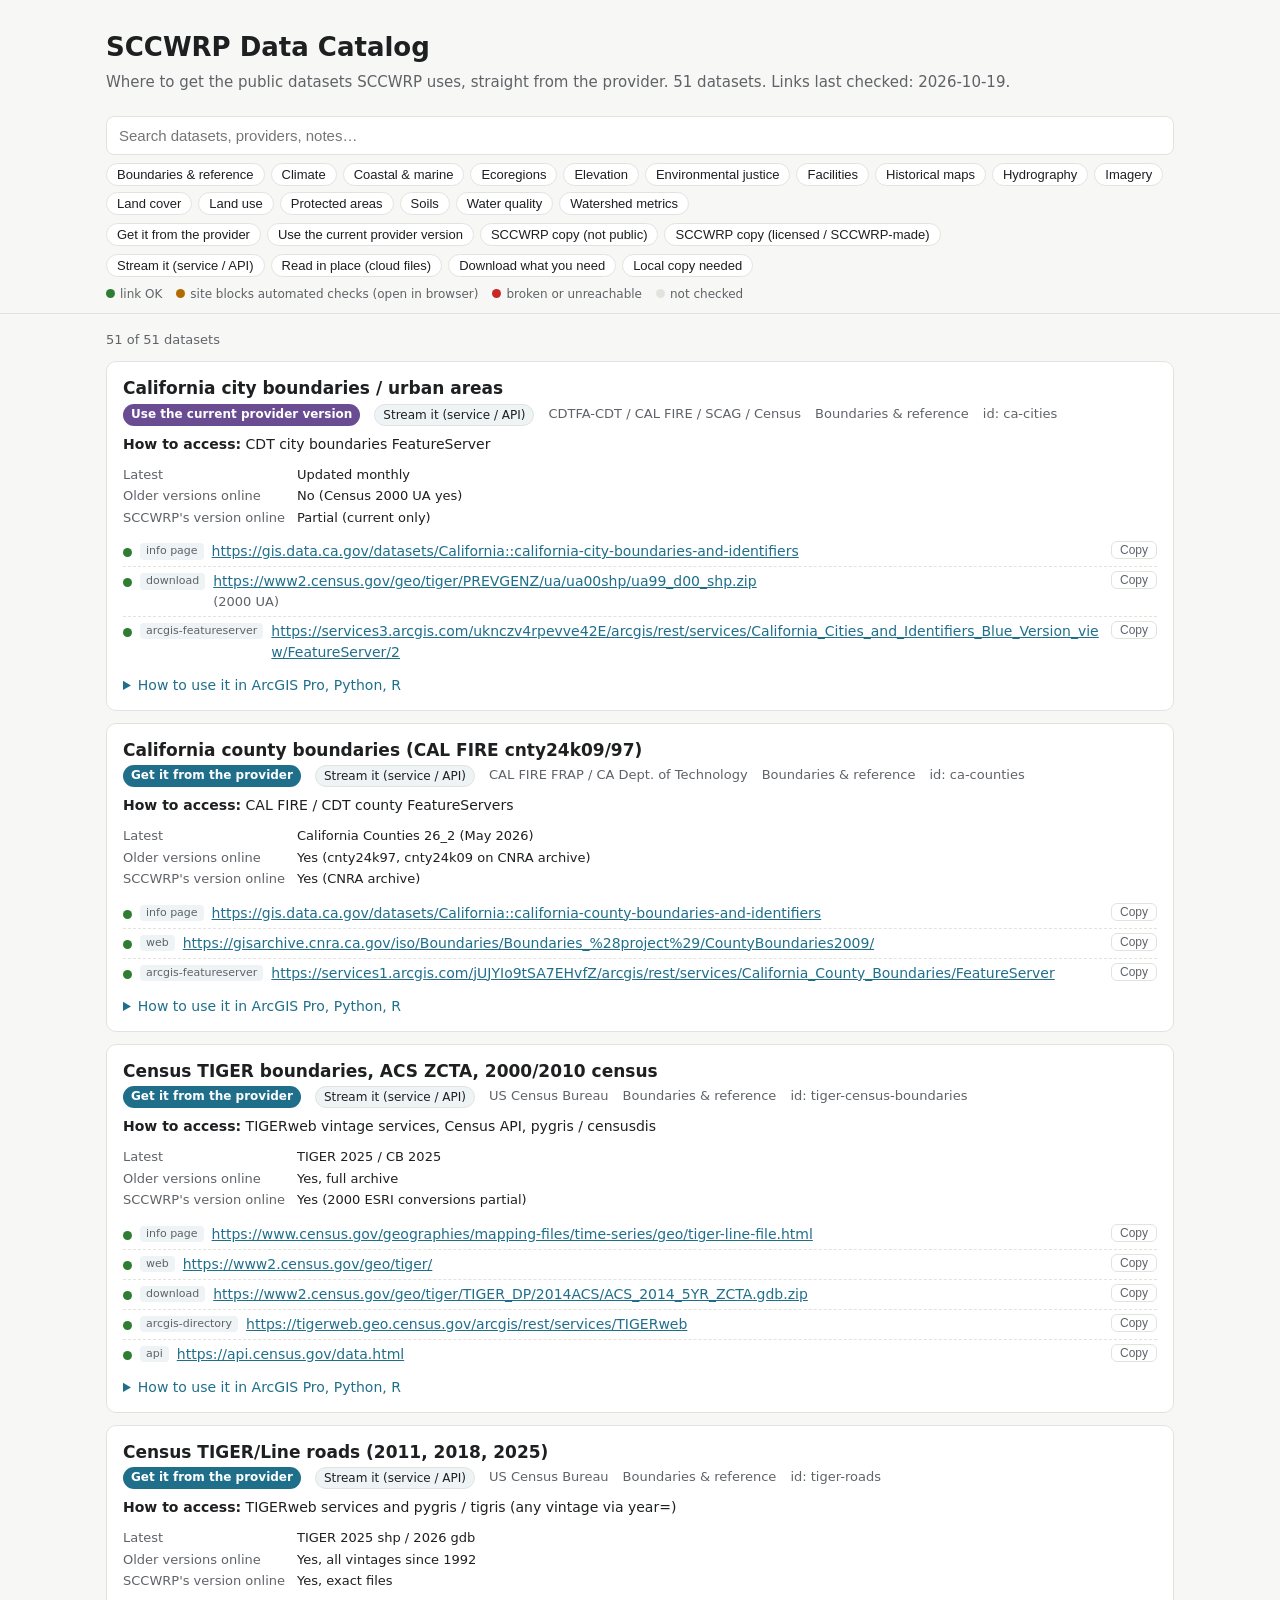
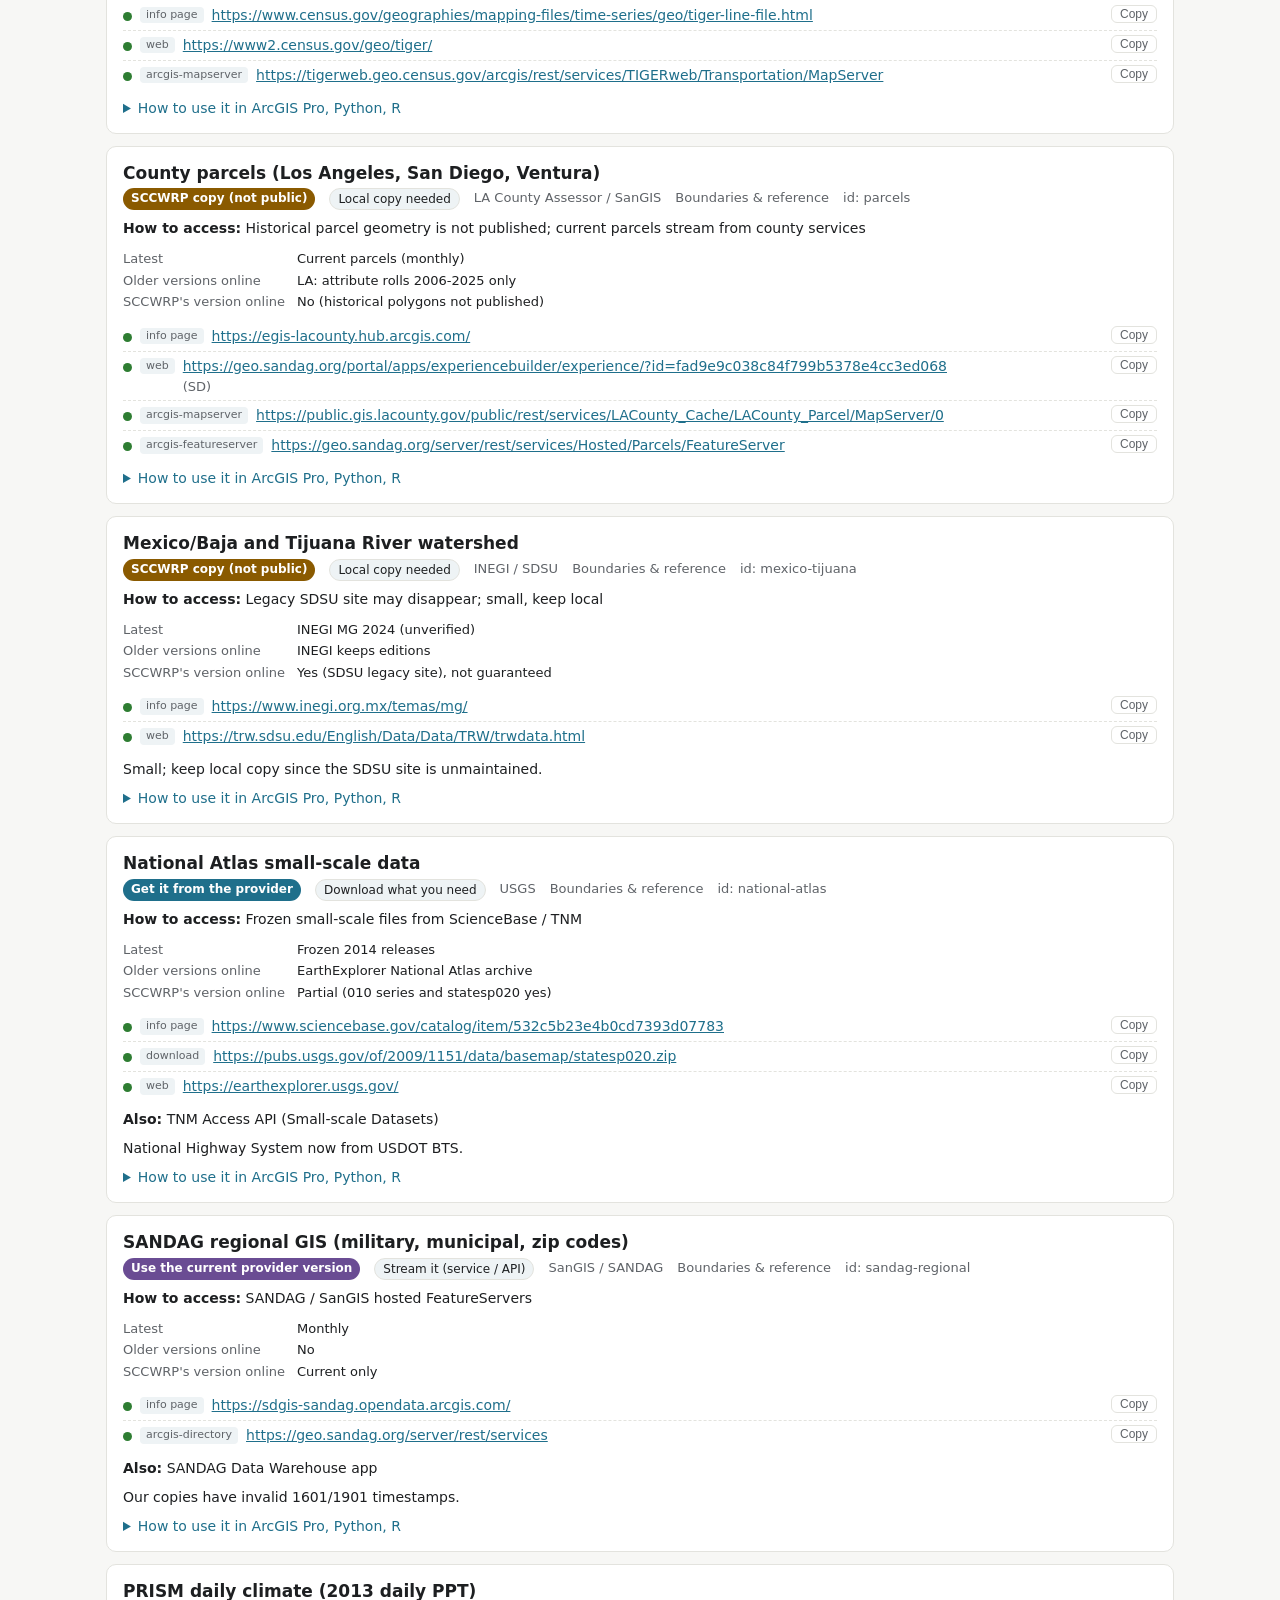
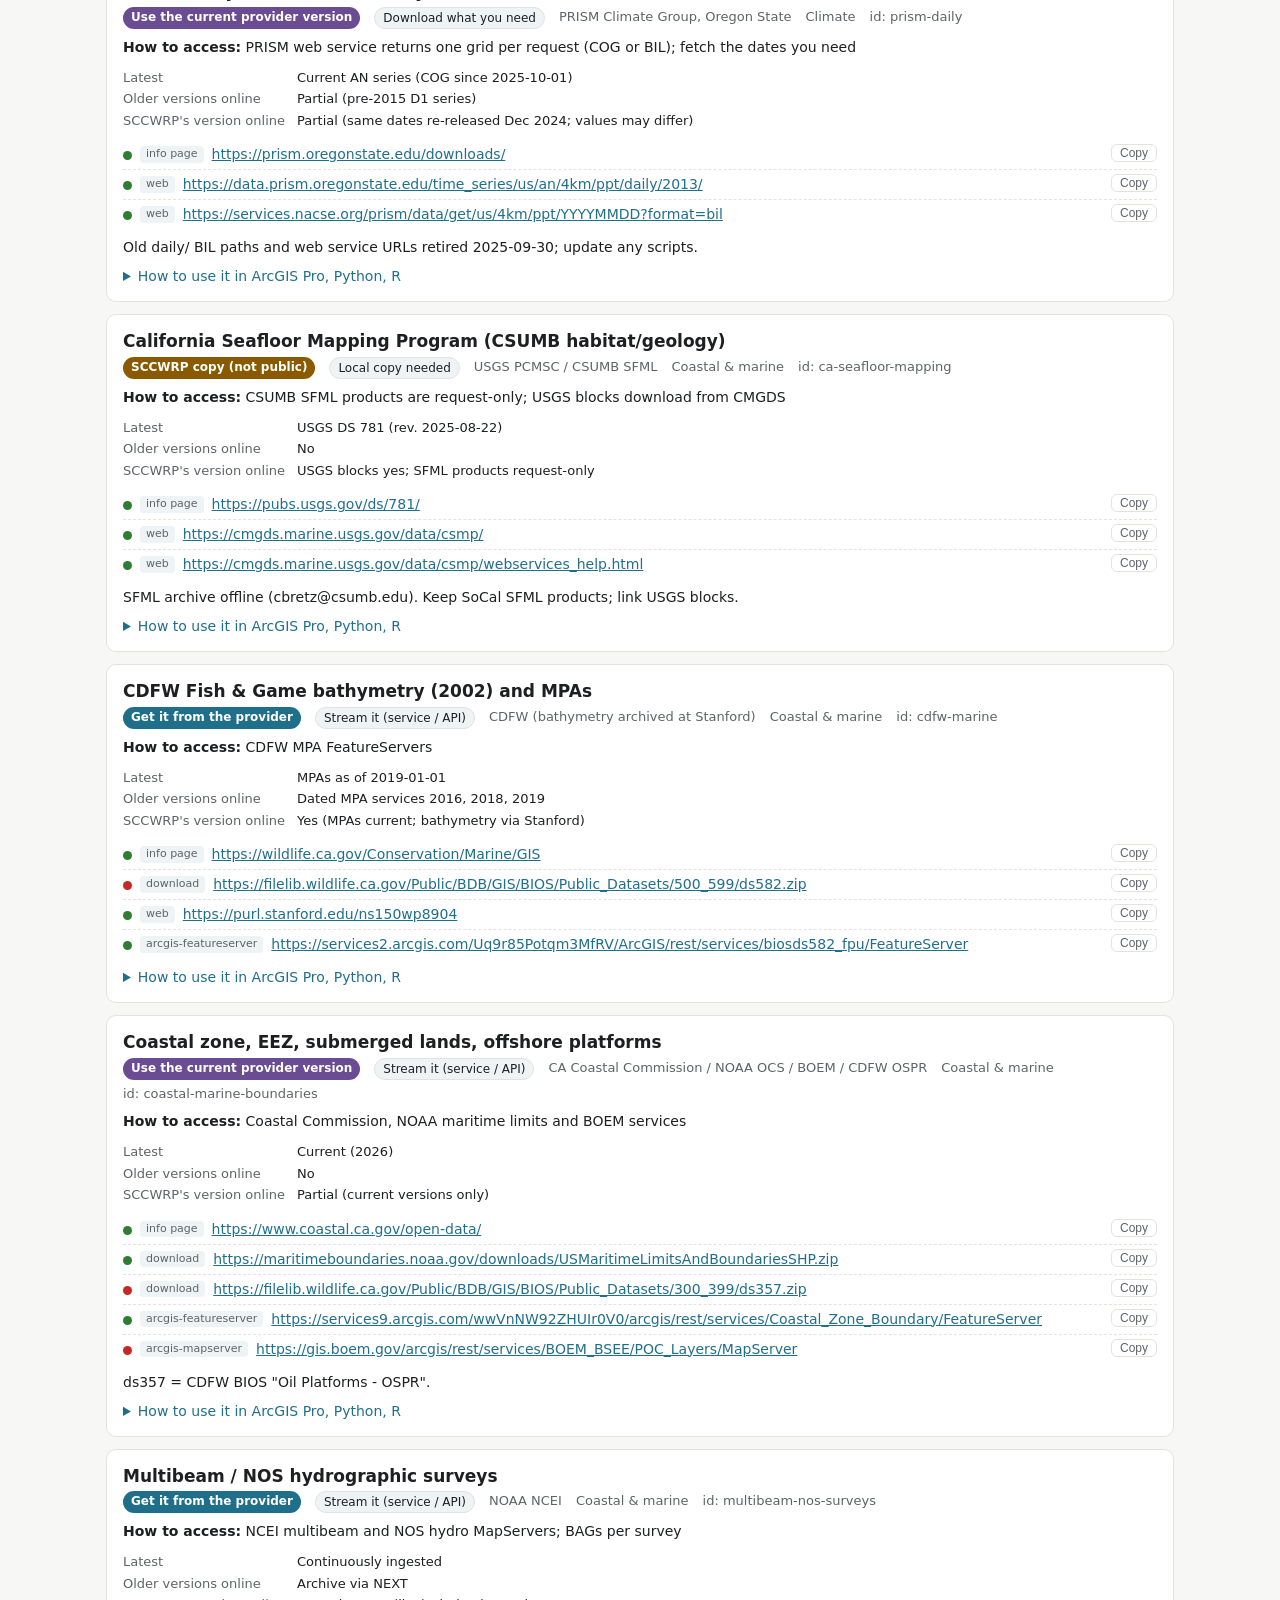
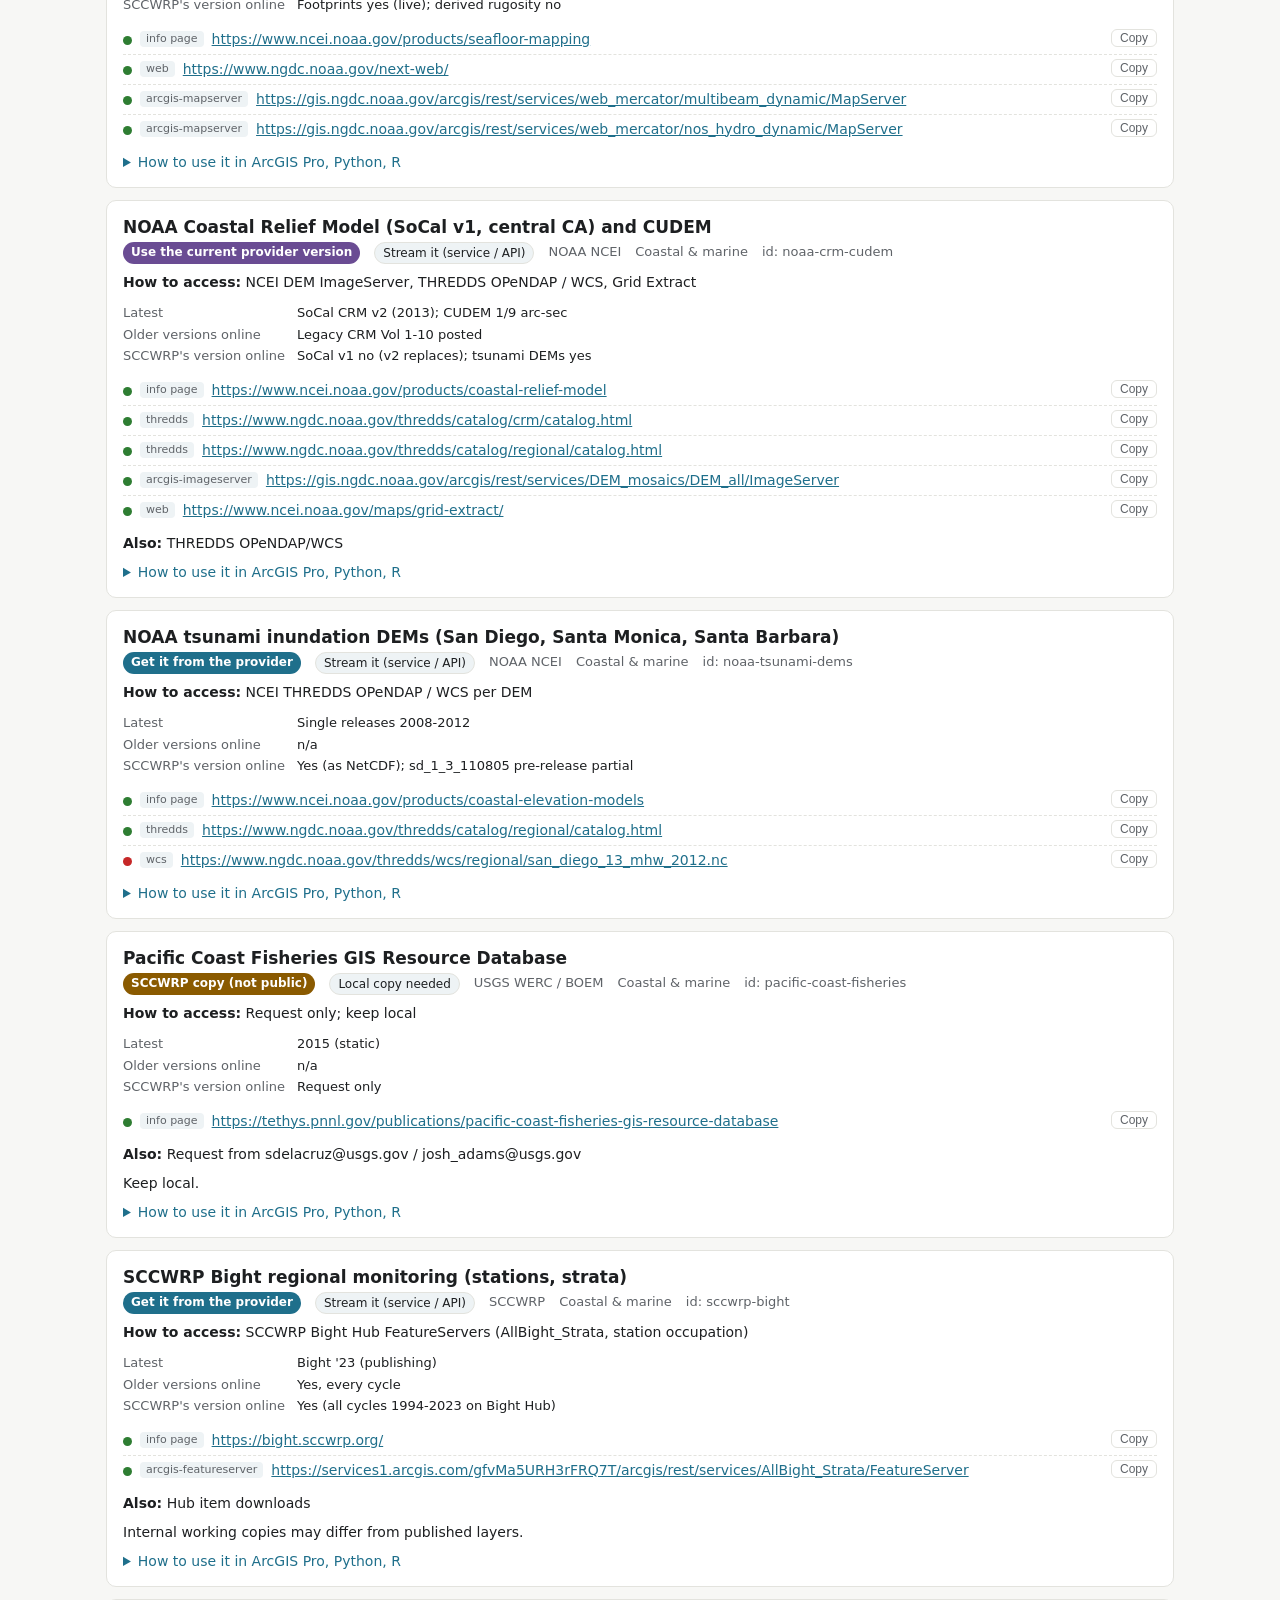
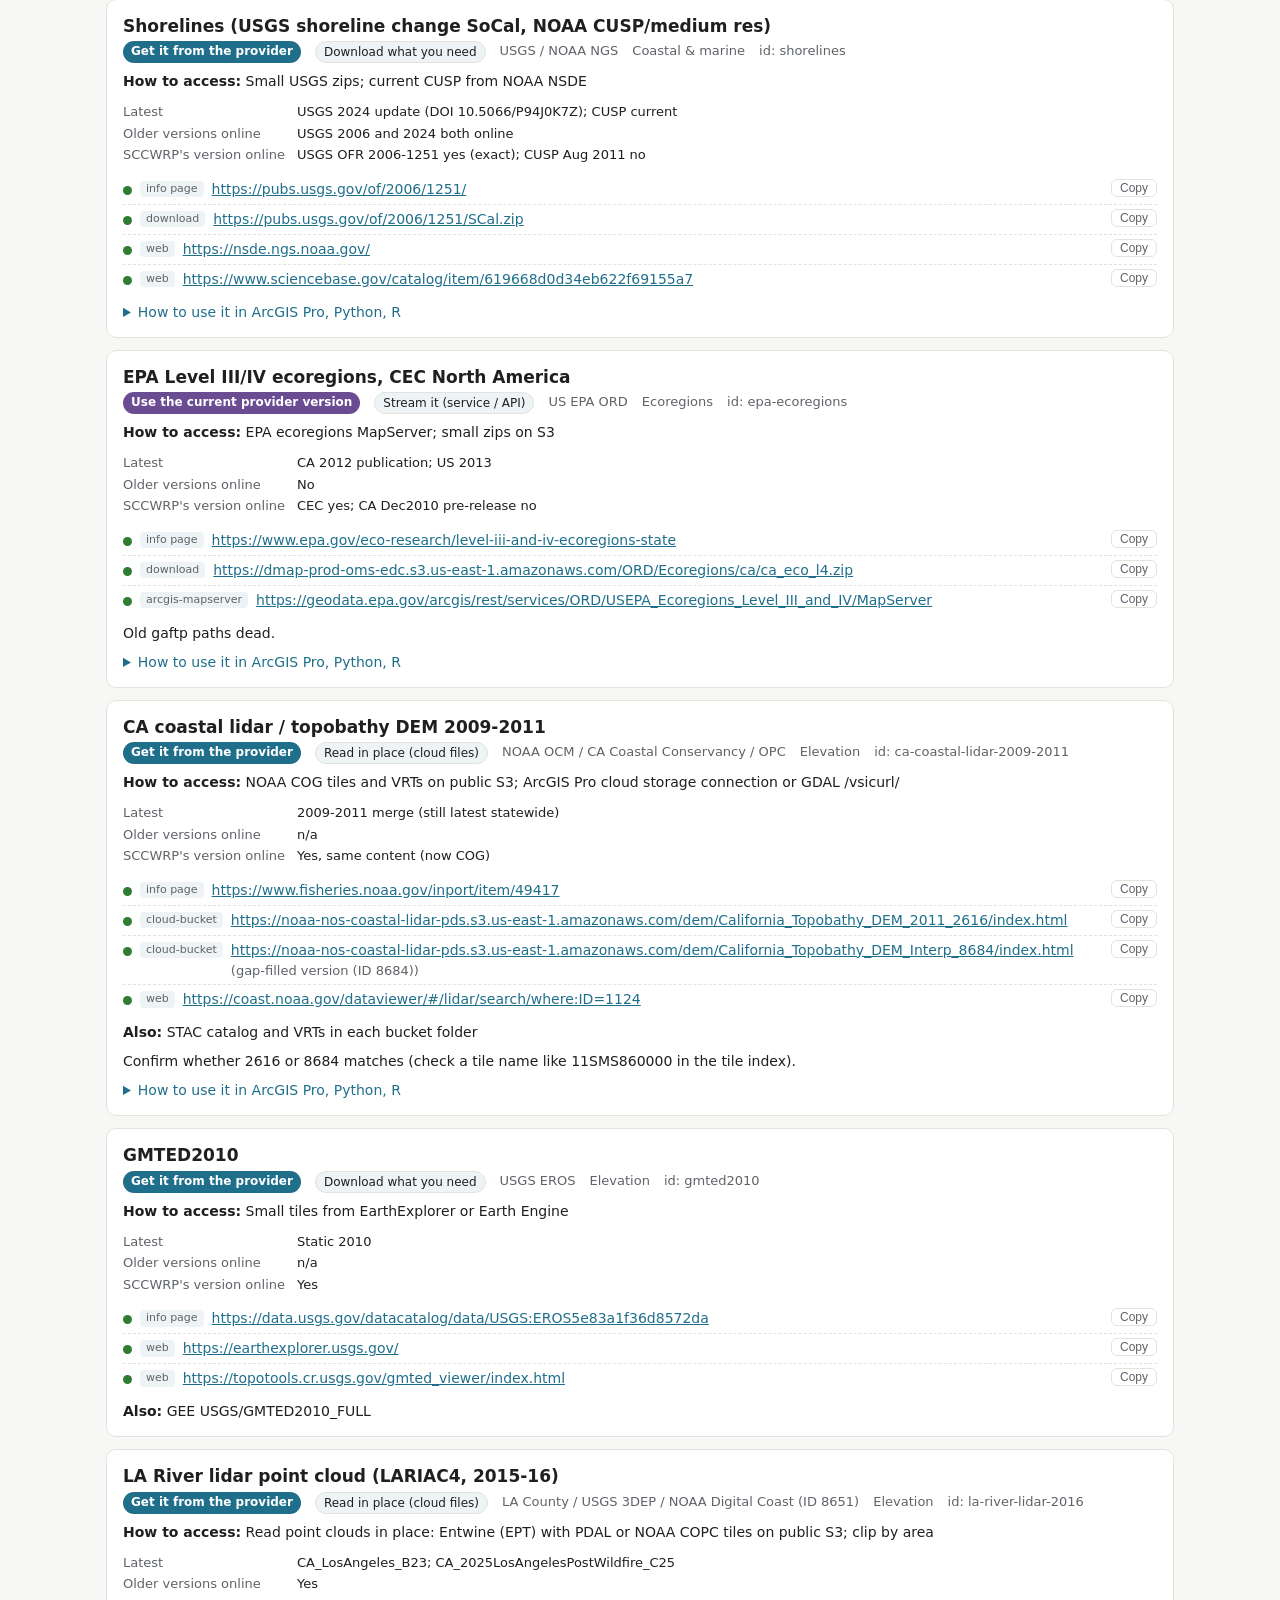
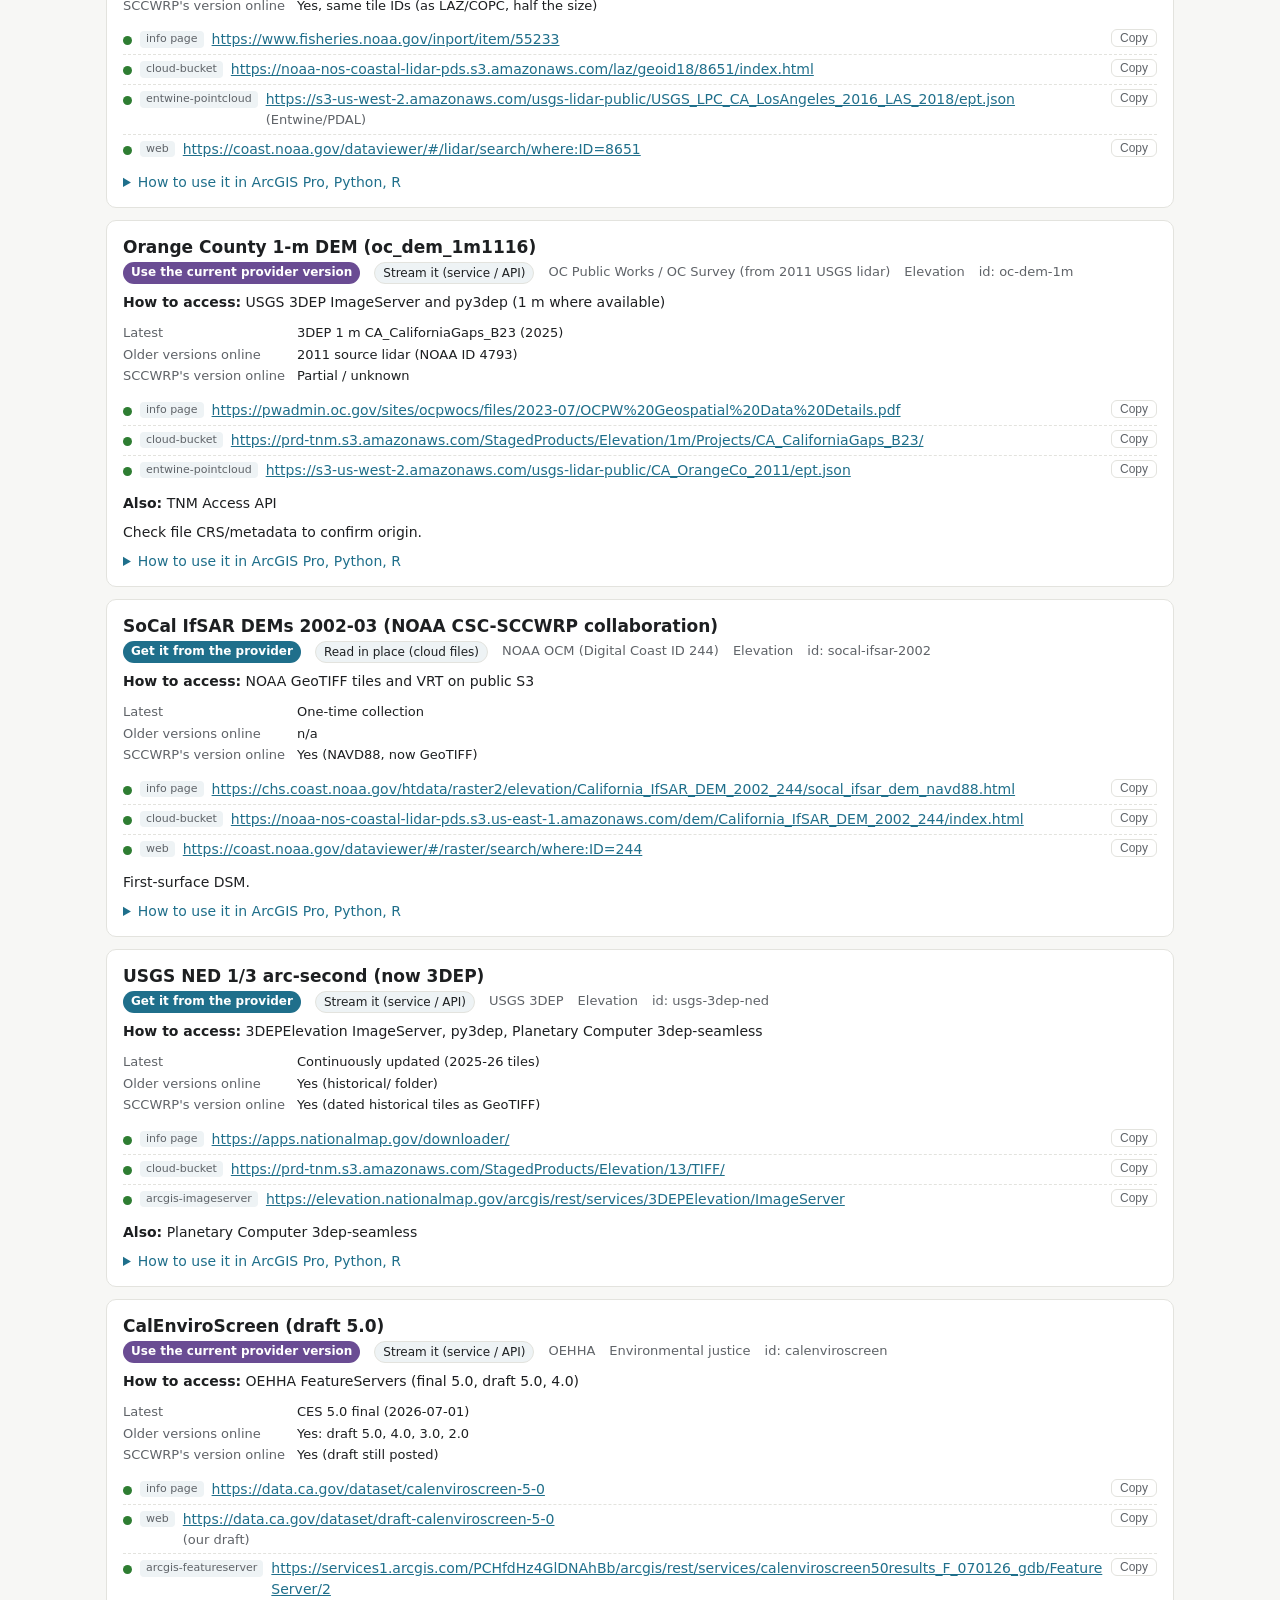
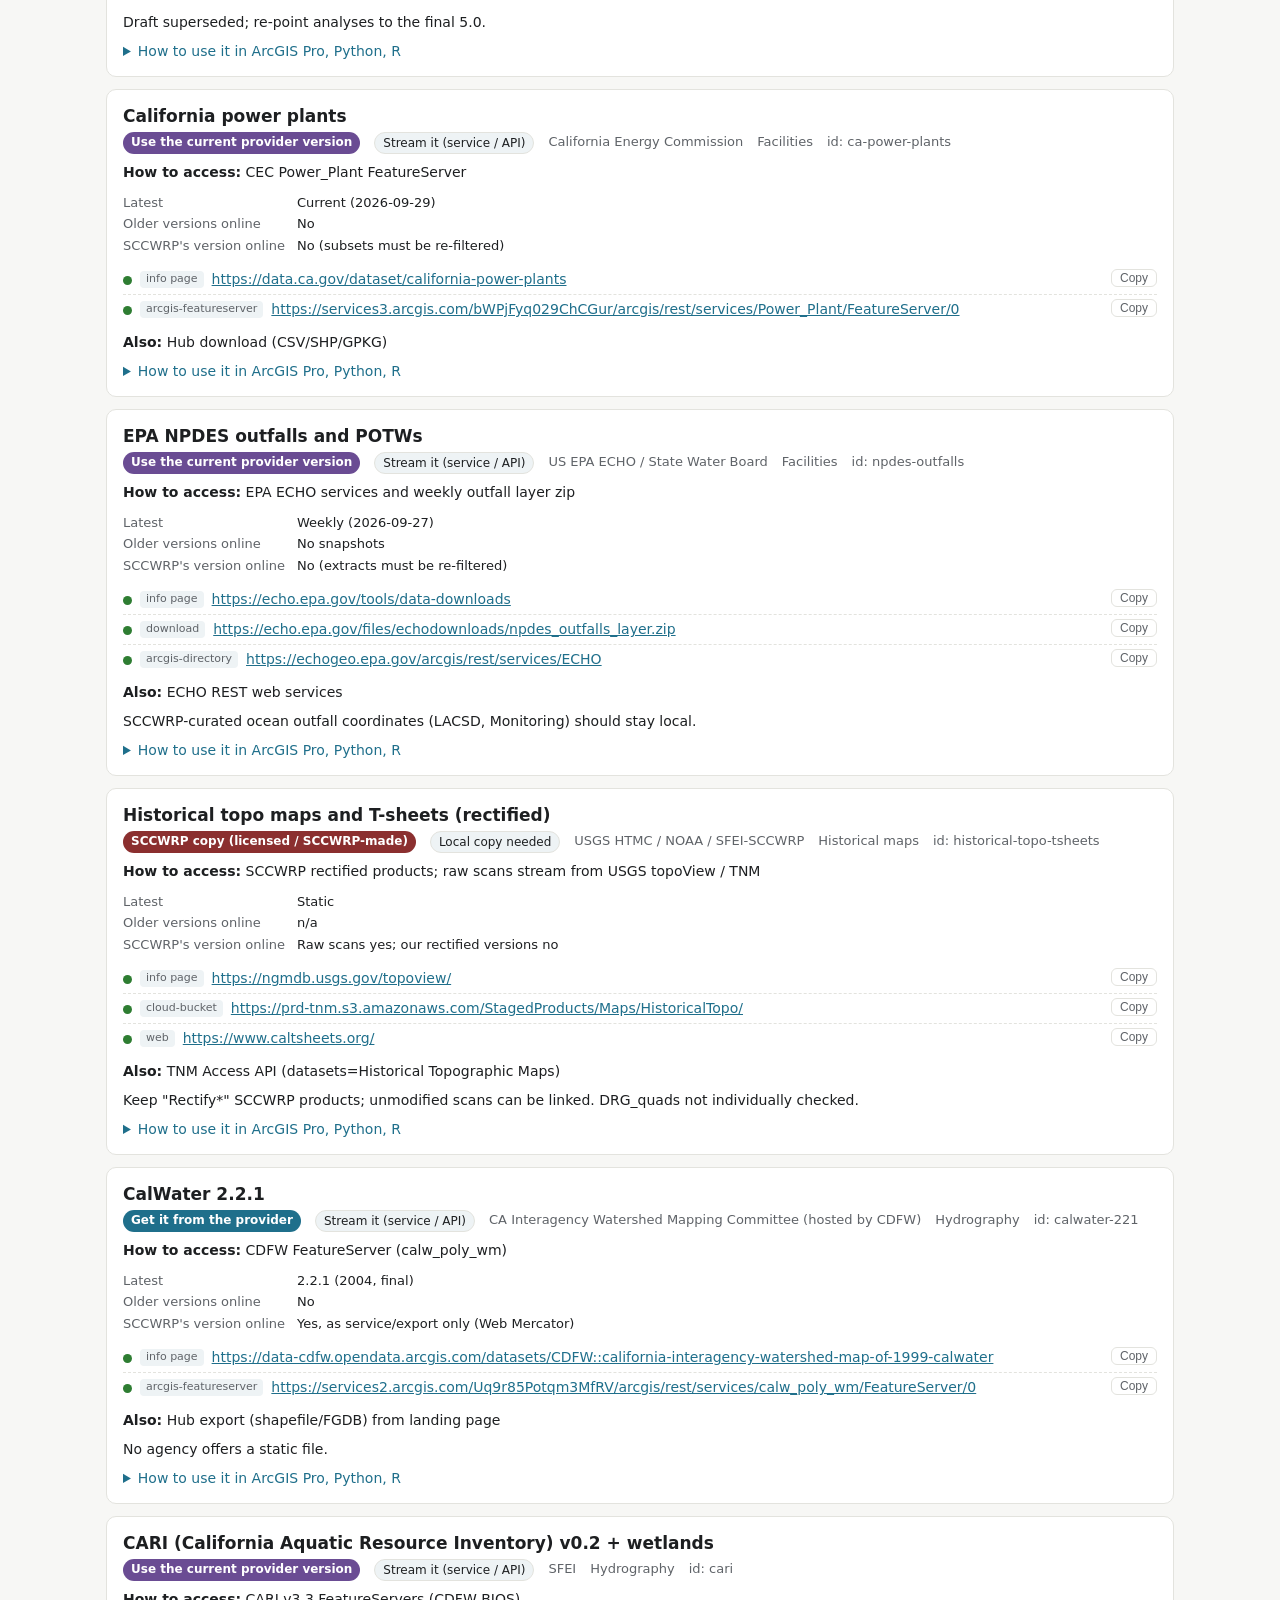
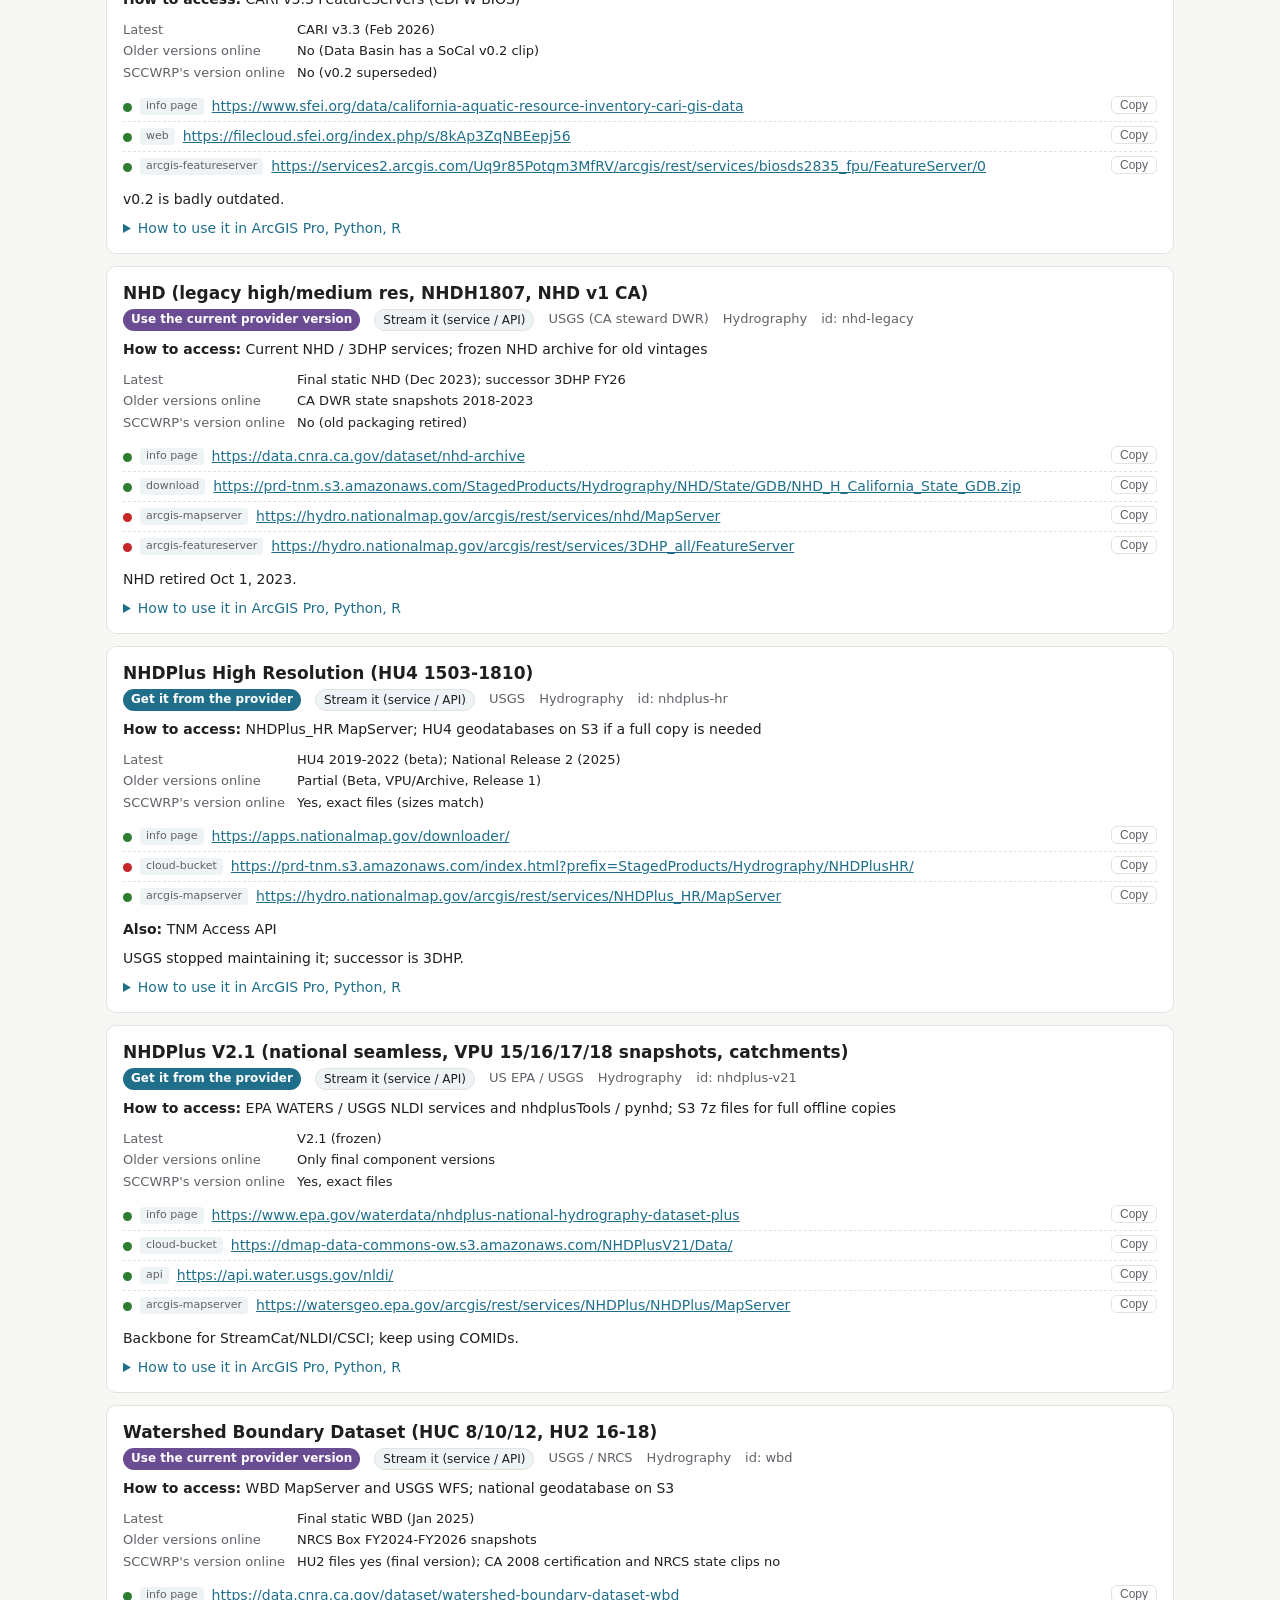
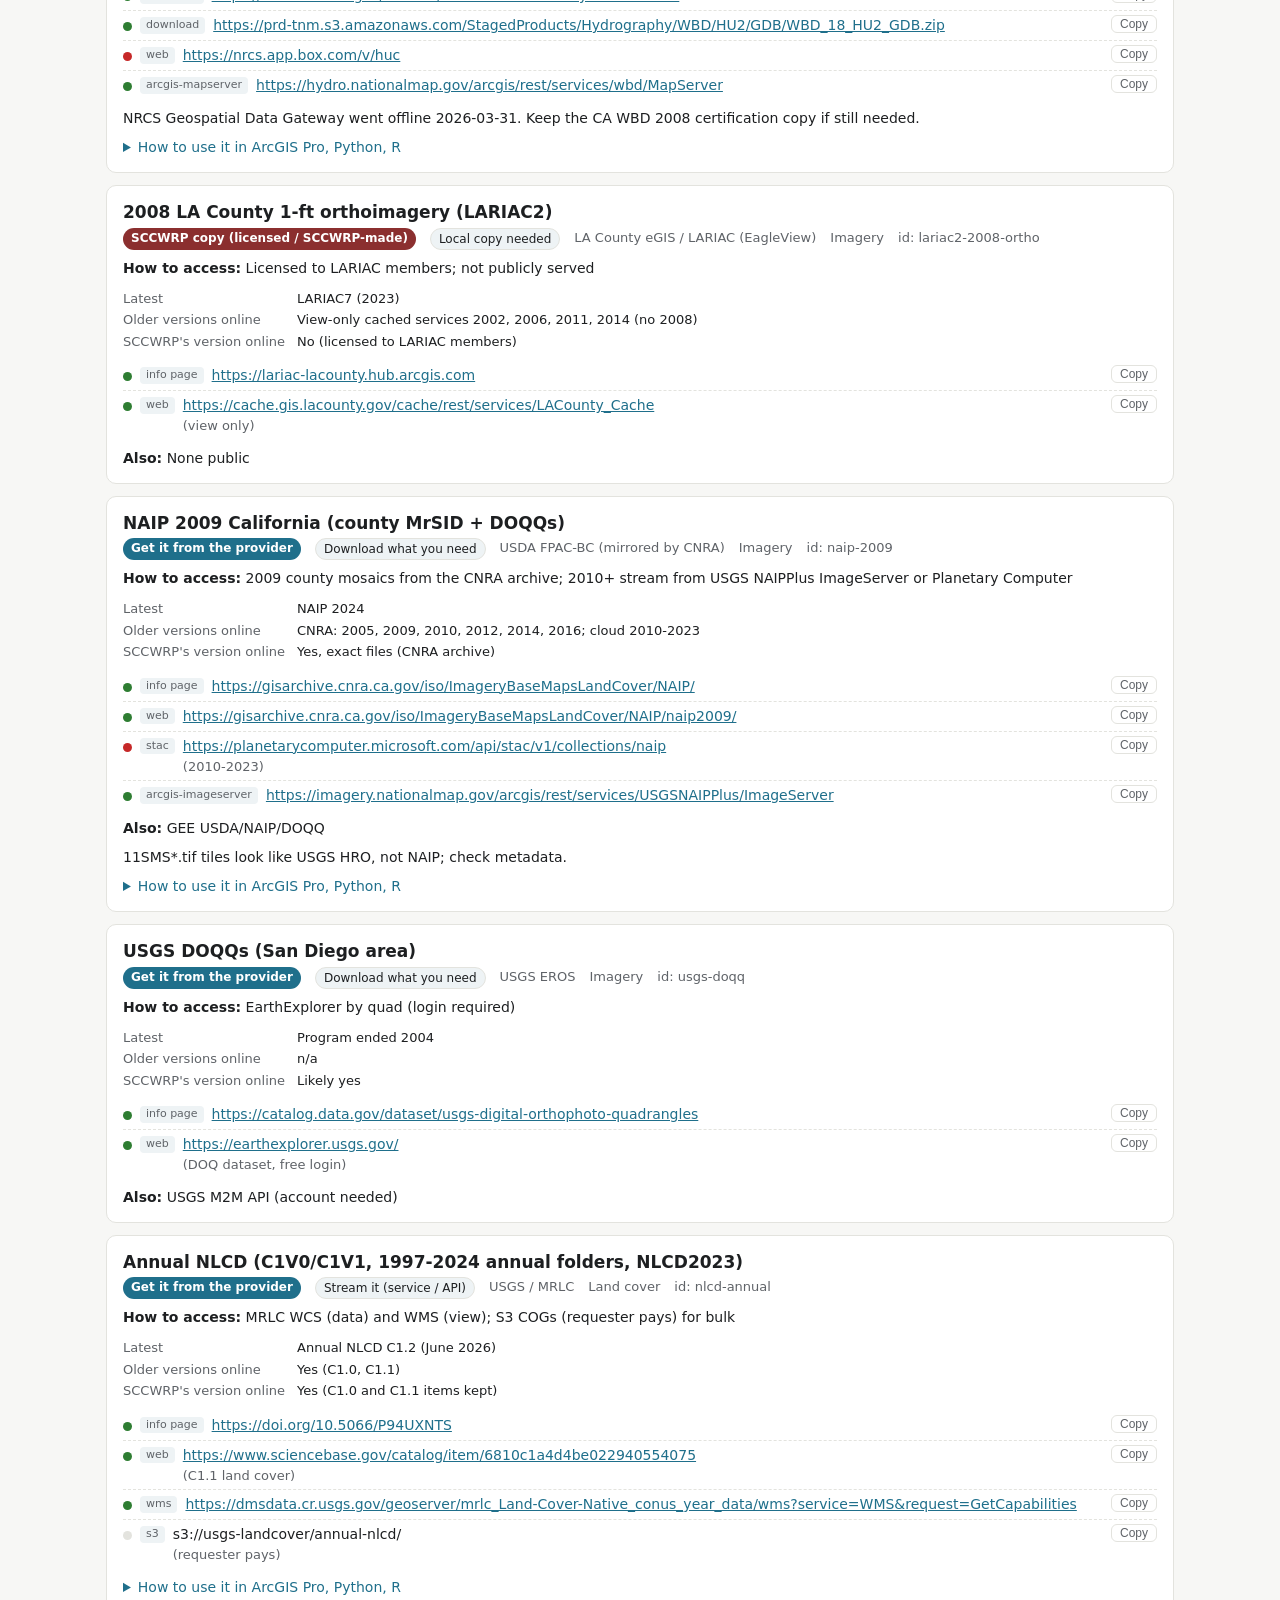
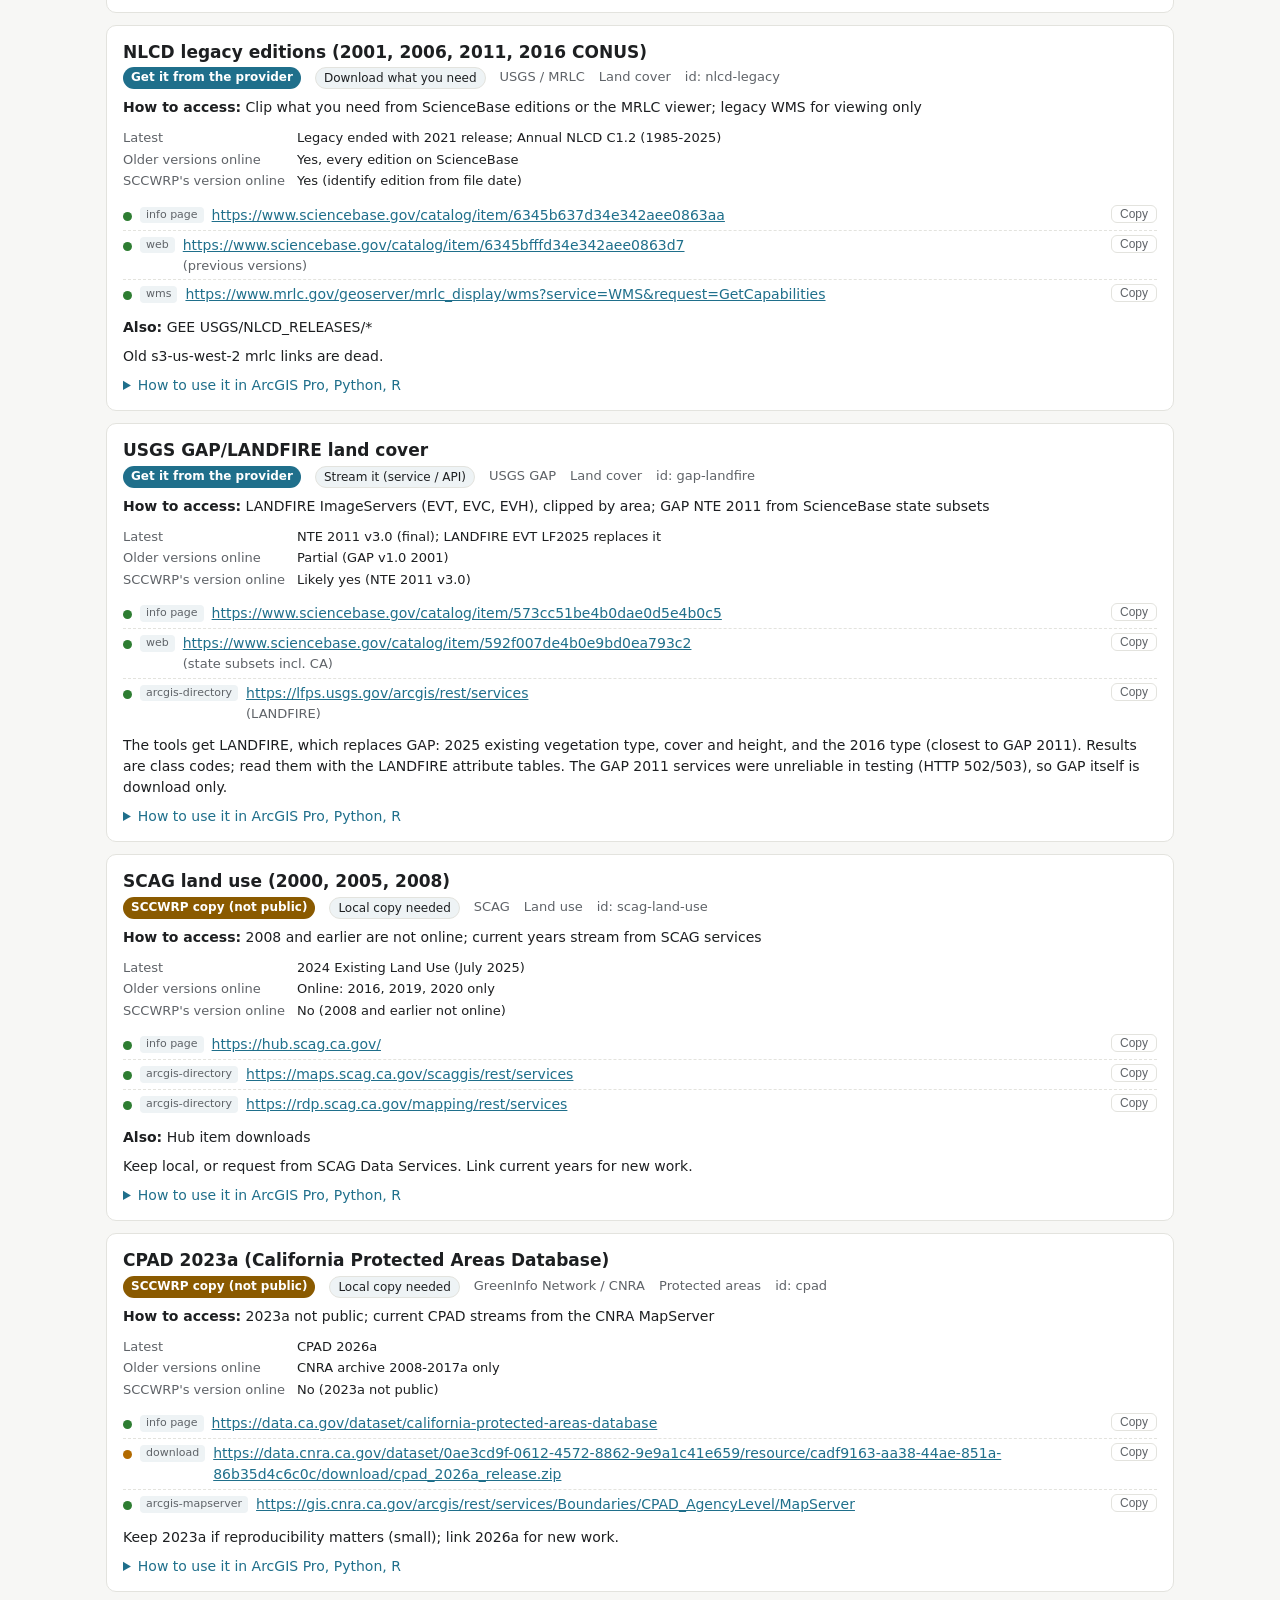
==== commit 361891a7: "Weekly link check 2026-10-19" ====
--- a/docs/index.html
+++ b/docs/index.html
@@ -65,7 +65,7 @@
 <body>
 <header>
   <h1>SCCWRP Data Catalog</h1>
-  <p class="sub">Where to get the public datasets SCCWRP uses, straight from the provider. 51 datasets. Links last checked: 2026-10-12.</p>
+  <p class="sub">Where to get the public datasets SCCWRP uses, straight from the provider. 51 datasets. Links last checked: 2026-10-19.</p>
 </header>
 <div class="controls"><div class="inner">
   <input type="search" id="q" placeholder="Search datasets, providers, notes…" aria-label="Search">
@@ -82,7 +82,7 @@
   <div id="list"></div>
 </main>
 <footer>Generated from the catalog JSON in this repository. To add or fix a dataset, edit its file in <code>catalog/datasets/</code>.</footer>
-<script id="data" type="application/json">{"datasets": [{"id": "ca-cities", "title": "California city boundaries / urban areas", "category": "Boundaries & reference", "provider": "CDTFA-CDT / CAL FIRE / SCAG / Census", "recommendation": "link-out-current", "versions": {"latest": "Updated monthly", "older_versions_online": "No (Census 2000 UA yes)", "sccwrp_version_online": "Partial (current only)"}, "links": [{"role": "landing", "type": "landing", "url": "https://gis.data.ca.gov/datasets/California::california-city-boundaries-and-identifiers"}, {"role": "download", "type": "download", "url": "https://www2.census.gov/geo/tiger/PREVGENZ/ua/ua00shp/ua99_d00_shp.zip", "label": "2000 UA"}, {"role": "access", "type": "arcgis-featureserver", "url": "https://services3.arcgis.com/uknczv4rpevve42E/arcgis/rest/services/California_Cities_and_Identifiers_Blue_Version_view/FeatureServer/2"}], "access": {"mode": "stream", "how": "CDT city boundaries FeatureServer"}, "fetch": {"default": "city-boundaries", "layers": {"city-boundaries": {"title": "Incorporated city boundaries, land only (CDTFA / CDT)", "handler": "arcgis-features", "url": "https://services3.arcgis.com/uknczv4rpevve42E/arcgis/rest/services/California_Cities_and_Identifiers_Blue_Version_view/FeatureServer/2", "where": "OFFSHORE IS NULL", "version": "Current (CDT, updated monthly)"}, "city-boundaries-with-water": {"title": "Incorporated city boundaries including bay and ocean portions (CDT \"blue\" version)", "handler": "arcgis-features", "url": "https://services3.arcgis.com/uknczv4rpevve42E/arcgis/rest/services/California_Cities_and_Identifiers_Blue_Version_view/FeatureServer/2", "version": "Current (CDT, updated monthly)"}, "urban-areas-2020": {"title": "Census 2020 urban areas", "handler": "arcgis-features", "url": "https://tigerweb.geo.census.gov/arcgis/rest/services/TIGERweb/tigerWMS_Current/MapServer/88", "version": "2020 Census"}}}, "packages": [], "other_access": [], "notes": "", "last_reviewed": "2026-09-29"}, {"id": "ca-counties", "title": "California county boundaries (CAL FIRE cnty24k09/97)", "category": "Boundaries & reference", "provider": "CAL FIRE FRAP / CA Dept. of Technology", "recommendation": "link-out", "versions": {"latest": "California Counties 26_2 (May 2026)", "older_versions_online": "Yes (cnty24k97, cnty24k09 on CNRA archive)", "sccwrp_version_online": "Yes (CNRA archive)"}, "links": [{"role": "landing", "type": "landing", "url": "https://gis.data.ca.gov/datasets/California::california-county-boundaries-and-identifiers"}, {"role": "download", "type": "web", "url": "https://gisarchive.cnra.ca.gov/iso/Boundaries/Boundaries_%28project%29/CountyBoundaries2009/"}, {"role": "access", "type": "arcgis-featureserver", "url": "https://services1.arcgis.com/jUJYIo9tSA7EHvfZ/arcgis/rest/services/California_County_Boundaries/FeatureServer"}], "access": {"mode": "stream", "how": "CAL FIRE / CDT county FeatureServers"}, "fetch": {"default": "counties", "layers": {"counties": {"title": "California county boundaries (current, CA Dept. of Technology)", "handler": "arcgis-features", "url": "https://services1.arcgis.com/jUJYIo9tSA7EHvfZ/arcgis/rest/services/California_County_Boundaries/FeatureServer/0", "version": "California Counties 26_2 (May 2026)"}, "cnty24k09": {"title": "CAL FIRE county boundaries cnty24k09 (1:24,000, 2009), polygons", "handler": "download", "url": "https://gisarchive.cnra.ca.gov/iso/Boundaries/Boundaries_%28project%29/CountyBoundaries2009/cnty24k09_1_shp.zip", "kind": "vector", "member": "cnty24k09_1_poly.shp", "version": "cnty24k09_1 (2009)"}}}, "packages": [], "other_access": [], "notes": "", "last_reviewed": "2026-09-29"}, {"id": "tiger-census-boundaries", "title": "Census TIGER boundaries, ACS ZCTA, 2000/2010 census", "category": "Boundaries & reference", "provider": "US Census Bureau", "recommendation": "link-out", "versions": {"latest": "TIGER 2025 / CB 2025", "older_versions_online": "Yes, full archive", "sccwrp_version_online": "Yes (2000 ESRI conversions partial)"}, "links": [{"role": "landing", "type": "landing", "url": "https://www.census.gov/geographies/mapping-files/time-series/geo/tiger-line-file.html"}, {"role": "download", "type": "web", "url": "https://www2.census.gov/geo/tiger/"}, {"role": "download", "type": "download", "url": "https://www2.census.gov/geo/tiger/TIGER_DP/2014ACS/ACS_2014_5YR_ZCTA.gdb.zip"}, {"role": "access", "type": "arcgis-directory", "url": "https://tigerweb.geo.census.gov/arcgis/rest/services/TIGERweb"}, {"role": "access", "type": "api", "url": "https://api.census.gov/data.html"}], "access": {"mode": "stream", "how": "TIGERweb vintage services, Census API, pygris / censusdis"}, "fetch": {"default": "tracts", "layers": {"tracts": {"title": "Census tracts", "handler": "arcgis-features", "url": "https://tigerweb.geo.census.gov/arcgis/rest/services/TIGERweb/tigerWMS_Current/MapServer/8", "version": "TIGERweb Current (January 1, 2026 vintage)"}, "block-groups": {"title": "Census block groups", "handler": "arcgis-features", "url": "https://tigerweb.geo.census.gov/arcgis/rest/services/TIGERweb/tigerWMS_Current/MapServer/10", "version": "TIGERweb Current (January 1, 2026 vintage)"}, "blocks-2020": {"title": "2020 Census blocks", "handler": "arcgis-features", "url": "https://tigerweb.geo.census.gov/arcgis/rest/services/TIGERweb/tigerWMS_Current/MapServer/12", "version": "2020 Census"}, "places": {"title": "Incorporated places (cities)", "handler": "arcgis-features", "url": "https://tigerweb.geo.census.gov/arcgis/rest/services/TIGERweb/tigerWMS_Current/MapServer/28", "version": "TIGERweb Current (January 1, 2026 vintage)"}, "cdps": {"title": "Census designated places (unincorporated communities)", "handler": "arcgis-features", "url": "https://tigerweb.geo.census.gov/arcgis/rest/services/TIGERweb/tigerWMS_Current/MapServer/30", "version": "TIGERweb Current (January 1, 2026 vintage)"}, "zctas": {"title": "2020 ZIP Code Tabulation Areas (ZCTAs)", "handler": "arcgis-features", "url": "https://tigerweb.geo.census.gov/arcgis/rest/services/TIGERweb/tigerWMS_Current/MapServer/2", "version": "2020 Census"}, "counties": {"title": "Counties", "handler": "arcgis-features", "url": "https://tigerweb.geo.census.gov/arcgis/rest/services/TIGERweb/tigerWMS_Current/MapServer/82", "version": "TIGERweb Current (January 1, 2026 vintage)"}}}, "packages": [{"language": "Python", "name": "censusdis"}, {"language": "Python", "name": "pygris"}], "other_access": [], "notes": "", "last_reviewed": "2026-09-29"}, {"id": "tiger-roads", "title": "Census TIGER/Line roads (2011, 2018, 2025)", "category": "Boundaries & reference", "provider": "US Census Bureau", "recommendation": "link-out", "versions": {"latest": "TIGER 2025 shp / 2026 gdb", "older_versions_online": "Yes, all vintages since 1992", "sccwrp_version_online": "Yes, exact files"}, "links": [{"role": "landing", "type": "landing", "url": "https://www.census.gov/geographies/mapping-files/time-series/geo/tiger-line-file.html"}, {"role": "download", "type": "web", "url": "https://www2.census.gov/geo/tiger/"}, {"role": "access", "type": "arcgis-mapserver", "url": "https://tigerweb.geo.census.gov/arcgis/rest/services/TIGERweb/Transportation/MapServer"}], "access": {"mode": "stream", "how": "TIGERweb services and pygris / tigris (any vintage via year=)"}, "fetch": {"default": "primary-roads", "layers": {"primary-roads": {"title": "Primary roads (interstates and other limited-access highways), TIGERweb current", "handler": "arcgis-features", "url": "https://tigerweb.geo.census.gov/arcgis/rest/services/TIGERweb/Transportation/MapServer/2", "version": "TIGERweb, January 1, 2026"}, "secondary-roads": {"title": "Secondary roads (US, state and county highways), TIGERweb current", "handler": "arcgis-features", "url": "https://tigerweb.geo.census.gov/arcgis/rest/services/TIGERweb/Transportation/MapServer/6", "version": "TIGERweb, January 1, 2026"}, "local-roads": {"title": "Local roads (neighbourhood streets, rural roads, ramps and other minor roads), TIGERweb current", "handler": "arcgis-features", "url": "https://tigerweb.geo.census.gov/arcgis/rest/services/TIGERweb/Transportation/MapServer/8", "version": "TIGERweb, January 1, 2026"}, "railroads": {"title": "Railroads, TIGERweb current", "handler": "arcgis-features", "url": "https://tigerweb.geo.census.gov/arcgis/rest/services/TIGERweb/Transportation/MapServer/9", "version": "TIGERweb, January 1, 2026"}, "prisec-roads-by-year": {"title": "Primary and secondary roads for California, TIGER/Line shapefile of a chosen vintage", "handler": "download-template", "url_template": "https://www2.census.gov/geo/tiger/TIGER{year}/PRISECROADS/tl_{year}_06_prisecroads.zip", "iterate": "year", "kind": "vector", "member": "tl_*_06_prisecroads.shp", "version": "TIGER/Line (vintage from the year parameter)", "params": {"year": {"type": "list", "default": ["2025"], "description": "TIGER/Line vintage(s), 2011 or later, e.g. 2011,2018,2025"}}}}}, "packages": [{"language": "Python", "name": "pygris"}, {"language": "R", "name": "tigris"}], "other_access": [], "notes": "", "last_reviewed": "2026-09-29"}, {"id": "parcels", "title": "County parcels (Los Angeles, San Diego, Ventura)", "category": "Boundaries & reference", "provider": "LA County Assessor / SanGIS", "recommendation": "keep-local", "versions": {"latest": "Current parcels (monthly)", "older_versions_online": "LA: attribute rolls 2006-2025 only", "sccwrp_version_online": "No (historical polygons not published)"}, "links": [{"role": "landing", "type": "landing", "url": "https://egis-lacounty.hub.arcgis.com/"}, {"role": "download", "type": "web", "url": "https://geo.sandag.org/portal/apps/experiencebuilder/experience/?id=fad9e9c038c84f799b5378e4cc3ed068", "label": "SD"}, {"role": "access", "type": "arcgis-mapserver", "url": "https://public.gis.lacounty.gov/public/rest/services/LACounty_Cache/LACounty_Parcel/MapServer/0"}, {"role": "access", "type": "arcgis-featureserver", "url": "https://geo.sandag.org/server/rest/services/Hosted/Parcels/FeatureServer"}], "access": {"mode": "keep-local", "how": "Historical parcel geometry is not published; current parcels stream from county services"}, "fetch": {"default": "current-los-angeles", "layers": {"current-los-angeles": {"title": "Los Angeles County parcels (current, Assessor)", "handler": "arcgis-features", "url": "https://public.gis.lacounty.gov/public/rest/services/LACounty_Cache/LACounty_Parcel/MapServer/0", "version": "LA County Assessor parcels (current)"}, "current-san-diego": {"title": "San Diego County parcels (current, SANDAG / SanGIS)", "handler": "arcgis-features", "url": "https://geo.sandag.org/server/rest/services/Hosted/Parcels/FeatureServer/0", "version": "SANDAG / SanGIS parcels (current)"}, "current-ventura": {"title": "Ventura County parcels (current, County of Ventura)", "handler": "arcgis-features", "url": "https://services2.arcgis.com/XJ5Tb7dTYtAMoyYT/arcgis/rest/services/Parcels_Quarterly/FeatureServer/0", "version": "Ventura County parcels (current)"}, "ventura-2016": {"title": "Ventura County parcels, March 2016", "handler": "local", "holding": "parcels/ventura-2016", "kind": "vector", "version": "Ventura County parcels, March 2016"}}}, "packages": [], "other_access": [], "notes": "", "last_reviewed": "2026-09-29"}, {"id": "mexico-tijuana", "title": "Mexico/Baja and Tijuana River watershed", "category": "Boundaries & reference", "provider": "INEGI / SDSU", "recommendation": "keep-local", "versions": {"latest": "INEGI MG 2024 (unverified)", "older_versions_online": "INEGI keeps editions", "sccwrp_version_online": "Yes (SDSU legacy site), not guaranteed"}, "links": [{"role": "landing", "type": "landing", "url": "https://www.inegi.org.mx/temas/mg/"}, {"role": "download", "type": "web", "url": "https://trw.sdsu.edu/English/Data/Data/TRW/trwdata.html"}], "access": {"mode": "keep-local", "how": "Legacy SDSU site may disappear; small, keep local"}, "fetch": {"default": "tijuana-watershed", "layers": {"tijuana-watershed": {"title": "Tijuana River watershed boundary (US and Mexico)", "handler": "local", "holding": "mexico-tijuana/tijuana-watershed", "kind": "vector", "version": "SDSU Tijuana River watershed GIS (legacy)"}, "mexico-states": {"title": "Mexican states (with 1990 census attributes)", "handler": "local", "holding": "mexico-tijuana/mexico-states", "kind": "vector", "version": "Legacy SCCWRP copy (1990s)"}, "shoreline": {"title": "Mexico and Central America land and islands (World Vector Shoreline)", "handler": "local", "holding": "mexico-tijuana/shoreline", "kind": "vector", "version": "World Vector Shoreline (legacy copy)"}}}, "packages": [], "other_access": [], "notes": "Small; keep local copy since the SDSU site is unmaintained.", "last_reviewed": "2026-09-29"}, {"id": "national-atlas", "title": "National Atlas small-scale data", "category": "Boundaries & reference", "provider": "USGS", "recommendation": "link-out", "versions": {"latest": "Frozen 2014 releases", "older_versions_online": "EarthExplorer National Atlas archive", "sccwrp_version_online": "Partial (010 series and statesp020 yes)"}, "links": [{"role": "landing", "type": "landing", "url": "https://www.sciencebase.gov/catalog/item/532c5b23e4b0cd7393d07783"}, {"role": "download", "type": "download", "url": "https://pubs.usgs.gov/of/2009/1151/data/basemap/statesp020.zip"}, {"role": "download", "type": "web", "url": "https://earthexplorer.usgs.gov/"}], "access": {"mode": "download-on-demand", "how": "Frozen small-scale files from ScienceBase / TNM"}, "fetch": {"layers": {"states-2m": {"title": "State boundaries, 1:2,000,000 (National Atlas statesp020)", "handler": "download", "url": "https://pubs.usgs.gov/of/2009/1151/data/basemap/statesp020.zip", "kind": "vector", "member": "statesp020.shp", "version": "National Atlas statesp020 (frozen)"}}}, "packages": [], "other_access": ["TNM Access API (Small-scale Datasets)"], "notes": "National Highway System now from USDOT BTS.", "last_reviewed": "2026-09-29"}, {"id": "sandag-regional", "title": "SANDAG regional GIS (military, municipal, zip codes)", "category": "Boundaries & reference", "provider": "SanGIS / SANDAG", "recommendation": "link-out-current", "versions": {"latest": "Monthly", "older_versions_online": "No", "sccwrp_version_online": "Current only"}, "links": [{"role": "landing", "type": "landing", "url": "https://sdgis-sandag.opendata.arcgis.com/"}, {"role": "access", "type": "arcgis-directory", "url": "https://geo.sandag.org/server/rest/services"}], "access": {"mode": "stream", "how": "SANDAG / SanGIS hosted FeatureServers"}, "fetch": {"default": "municipal-boundaries", "layers": {"municipal-boundaries": {"title": "Municipal (city) boundaries, San Diego County", "handler": "arcgis-features", "url": "https://geo.sandag.org/server/rest/services/Hosted/Municipal_Boundaries/FeatureServer/0", "version": "Current (SanGIS/SANDAG)"}, "military-facilities": {"title": "Military-owned and leased lands", "handler": "arcgis-features", "url": "https://geo.sandag.org/server/rest/services/Hosted/Military_Facilities/FeatureServer/0", "version": "Current (SanGIS/SANDAG)"}, "zip-codes": {"title": "ZIP Code areas (approximate, SanGIS)", "handler": "arcgis-features", "url": "https://geo.sandag.org/server/rest/services/Hosted/Zipcodes/FeatureServer/0", "version": "Current (SanGIS/SANDAG)"}, "hydrologic-basins": {"title": "Hydrologic basins (Calwater 2.2.1 HU/HA/HSA)", "handler": "arcgis-features", "url": "https://geo.sandag.org/server/rest/services/Hosted/Hydrological_Basins/FeatureServer/0", "version": "Calwater 2.2.1 (2004)"}, "land-use-2025": {"title": "Existing land use, 2025 inventory", "handler": "arcgis-features", "url": "https://geo.sandag.org/server/rest/services/Hosted/Land_Use_2025/FeatureServer/0", "version": "SANDAG land use inventory 2025"}, "storm-drains": {"title": "Storm drain conveyances, City of San Diego", "handler": "arcgis-features", "url": "https://geo.sandag.org/server/rest/services/Hosted/Drain_Conveyance/FeatureServer/0", "version": "Current (City of San Diego Stormwater)"}}}, "packages": [], "other_access": ["SANDAG Data Warehouse app"], "notes": "Our copies have invalid 1601/1901 timestamps.", "last_reviewed": "2026-09-29"}, {"id": "prism-daily", "title": "PRISM daily climate (2013 daily PPT)", "category": "Climate", "provider": "PRISM Climate Group, Oregon State", "recommendation": "link-out-current", "versions": {"latest": "Current AN series (COG since 2025-10-01)", "older_versions_online": "Partial (pre-2015 D1 series)", "sccwrp_version_online": "Partial (same dates re-released Dec 2024; values may differ)"}, "links": [{"role": "landing", "type": "landing", "url": "https://prism.oregonstate.edu/downloads/"}, {"role": "download", "type": "web", "url": "https://data.prism.oregonstate.edu/time_series/us/an/4km/ppt/daily/2013/"}, {"role": "access", "type": "web", "url": "https://services.nacse.org/prism/data/get/us/4km/ppt/YYYYMMDD?format=bil"}], "access": {"mode": "download-on-demand", "how": "PRISM web service returns one grid per request (COG or BIL); fetch the dates you need"}, "fetch": {"layers": {"daily": {"title": "PRISM daily 4 km grids (one file per date)", "handler": "download-template", "url_template": "https://services.nacse.org/prism/data/get/us/4km/{element}/{date:%Y%m%d}", "iterate": "date", "kind": "raster", "member": "*.tif", "min_interval_s": 2, "resampling": "bilinear", "params": {"date": {"type": "dates", "min": "1981-01-01", "required": true, "max_count": 31, "description": "YYYY-MM-DD, or start/end for a range (up to 31 days)"}, "element": {"type": "choice", "choices": ["ppt", "tmin", "tmax", "tmean", "tdmean", "vpdmin", "vpdmax"], "default": "ppt", "description": "Climate variable"}}}}}, "packages": [], "other_access": [], "notes": "Old daily/ BIL paths and web service URLs retired 2025-09-30; update any scripts.", "last_reviewed": "2026-09-29"}, {"id": "ca-seafloor-mapping", "title": "California Seafloor Mapping Program (CSUMB habitat/geology)", "category": "Coastal & marine", "provider": "USGS PCMSC / CSUMB SFML", "recommendation": "keep-local", "versions": {"latest": "USGS DS 781 (rev. 2025-08-22)", "older_versions_online": "No", "sccwrp_version_online": "USGS blocks yes; SFML products request-only"}, "links": [{"role": "landing", "type": "landing", "url": "https://pubs.usgs.gov/ds/781/"}, {"role": "download", "type": "web", "url": "https://cmgds.marine.usgs.gov/data/csmp/"}, {"role": "access", "type": "web", "url": "https://cmgds.marine.usgs.gov/data/csmp/webservices_help.html"}], "access": {"mode": "keep-local", "how": "CSUMB SFML products are request-only; USGS blocks download from CMGDS"}, "fetch": {"layers": {"la-jolla-bathymetry": {"title": "La Jolla 2 m multibeam bathymetry (CSUMB SFML)", "handler": "local", "holding": "ca-seafloor-mapping/la-jolla-bathymetry", "kind": "raster", "resampling": "bilinear"}}}, "packages": [], "other_access": [], "notes": "SFML archive offline (cbretz@csumb.edu). Keep SoCal SFML products; link USGS blocks.", "last_reviewed": "2026-09-29"}, {"id": "cdfw-marine", "title": "CDFW Fish & Game bathymetry (2002) and MPAs", "category": "Coastal & marine", "provider": "CDFW (bathymetry archived at Stanford)", "recommendation": "link-out", "versions": {"latest": "MPAs as of 2019-01-01", "older_versions_online": "Dated MPA services 2016, 2018, 2019", "sccwrp_version_online": "Yes (MPAs current; bathymetry via Stanford)"}, "links": [{"role": "landing", "type": "landing", "url": "https://wildlife.ca.gov/Conservation/Marine/GIS"}, {"role": "download", "type": "download", "url": "https://filelib.wildlife.ca.gov/Public/BDB/GIS/BIOS/Public_Datasets/500_599/ds582.zip"}, {"role": "download", "type": "web", "url": "https://purl.stanford.edu/ns150wp8904"}, {"role": "access", "type": "arcgis-featureserver", "url": "https://services2.arcgis.com/Uq9r85Potqm3MfRV/ArcGIS/rest/services/biosds582_fpu/FeatureServer"}], "access": {"mode": "stream", "how": "CDFW MPA FeatureServers"}, "fetch": {"default": "mpas", "layers": {"mpas": {"title": "Marine Protected Areas", "handler": "arcgis-features", "url": "https://services2.arcgis.com/Uq9r85Potqm3MfRV/arcgis/rest/services/biosds582_fpu/FeatureServer/0", "stage": {"source": "provider", "extent": "ocean"}}, "bathymetry-200m": {"title": "Statewide bathymetry, 200 m (CDFW 2002)", "handler": "local", "holding": "cdfw-marine/bathymetry-200m", "kind": "raster", "resampling": "bilinear", "version": "CDFW bd200m_v2 (2002)", "stage": {"source": "local", "holding": "cdfw-marine/bathymetry-200m", "extent": "ocean"}}}}, "packages": [], "other_access": [], "notes": "", "last_reviewed": "2026-09-29"}, {"id": "coastal-marine-boundaries", "title": "Coastal zone, EEZ, submerged lands, offshore platforms", "category": "Coastal & marine", "provider": "CA Coastal Commission / NOAA OCS / BOEM / CDFW OSPR", "recommendation": "link-out-current", "versions": {"latest": "Current (2026)", "older_versions_online": "No", "sccwrp_version_online": "Partial (current versions only)"}, "links": [{"role": "landing", "type": "landing", "url": "https://www.coastal.ca.gov/open-data/"}, {"role": "download", "type": "download", "url": "https://maritimeboundaries.noaa.gov/downloads/USMaritimeLimitsAndBoundariesSHP.zip"}, {"role": "download", "type": "download", "url": "https://filelib.wildlife.ca.gov/Public/BDB/GIS/BIOS/Public_Datasets/300_399/ds357.zip"}, {"role": "access", "type": "arcgis-featureserver", "url": "https://services9.arcgis.com/wwVnNW92ZHUIr0V0/arcgis/rest/services/Coastal_Zone_Boundary/FeatureServer"}, {"role": "access", "type": "arcgis-mapserver", "url": "https://gis.boem.gov/arcgis/rest/services/BOEM_BSEE/POC_Layers/MapServer"}], "access": {"mode": "stream", "how": "Coastal Commission, NOAA maritime limits and BOEM services"}, "fetch": {"default": "marine-regions", "layers": {"marine-regions": {"title": "MLPA study regions", "handler": "arcgis-features", "url": "https://services2.arcgis.com/Uq9r85Potqm3MfRV/arcgis/rest/services/biosds3178_fpu/FeatureServer/0", "stage": {"source": "provider", "extent": "ocean"}}, "state-waters-line": {"title": "Three nautical mile state maritime limit", "handler": "arcgis-features", "url": "https://services2.arcgis.com/Uq9r85Potqm3MfRV/arcgis/rest/services/biosds3158_fnu/FeatureServer/0", "stage": {"source": "provider", "extent": "ocean"}}, "asbs": {"title": "Areas of Special Biological Significance (State Water Board)", "handler": "arcgis-features", "url": "https://gispublic.waterboards.ca.gov/portalserver/rest/services/Hosted/AreasofSpecialBioSignificance/FeatureServer/0", "stage": {"source": "provider", "extent": "ocean"}}, "coastal-zone": {"title": "Coastal Zone boundary (Coastal Commission)", "handler": "arcgis-features", "url": "https://services9.arcgis.com/wwVnNW92ZHUIr0V0/arcgis/rest/services/Coastal_Zone_Boundary/FeatureServer/0", "stage": {"source": "provider", "extent": "coast"}}}}, "packages": [], "other_access": [], "notes": "ds357 = CDFW BIOS \"Oil Platforms - OSPR\".", "last_reviewed": "2026-09-29"}, {"id": "multibeam-nos-surveys", "title": "Multibeam / NOS hydrographic surveys", "category": "Coastal & marine", "provider": "NOAA NCEI", "recommendation": "link-out", "versions": {"latest": "Continuously ingested", "older_versions_online": "Archive via NEXT", "sccwrp_version_online": "Footprints yes (live); derived rugosity no"}, "links": [{"role": "landing", "type": "landing", "url": "https://www.ncei.noaa.gov/products/seafloor-mapping"}, {"role": "download", "type": "web", "url": "https://www.ngdc.noaa.gov/next-web/"}, {"role": "access", "type": "arcgis-mapserver", "url": "https://gis.ngdc.noaa.gov/arcgis/rest/services/web_mercator/multibeam_dynamic/MapServer"}, {"role": "access", "type": "arcgis-mapserver", "url": "https://gis.ngdc.noaa.gov/arcgis/rest/services/web_mercator/nos_hydro_dynamic/MapServer"}], "access": {"mode": "stream", "how": "NCEI multibeam and NOS hydro MapServers; BAGs per survey"}, "fetch": {"default": "bag-bathymetry", "layers": {"bag-bathymetry": {"title": "NOS hydrographic survey BAGs mosaicked by NCEI (elevation in metres, positive up, mostly MLLW); default 4 m cells", "handler": "arcgis-image", "url": "https://gis.ngdc.noaa.gov/arcgis/rest/services/bag_bathymetry/ImageServer", "version": "NCEI BAG mosaic (live; surveys added continuously)", "resolution": 4, "max_size": 4000, "pixel_type": "F32", "nodata": -9999, "resampling": "bilinear", "rendering_rule": {"rasterFunction": "None"}}, "multibeam-mosaic": {"title": "NCEI multibeam bathymetry mosaic, 3 arc-second (about 90 m), elevation in metres, positive up", "handler": "arcgis-image", "url": "https://gis.ngdc.noaa.gov/arcgis/rest/services/multibeam_mosaic/ImageServer", "version": "NCEI multibeam mosaic (live)", "resolution": 90, "max_size": 4000, "pixel_type": "F32", "nodata": -9999, "resampling": "bilinear", "rendering_rule": {"rasterFunction": "None"}}}}, "packages": [], "other_access": [], "notes": "", "last_reviewed": "2026-09-29"}, {"id": "noaa-crm-cudem", "title": "NOAA Coastal Relief Model (SoCal v1, central CA) and CUDEM", "category": "Coastal & marine", "provider": "NOAA NCEI", "recommendation": "link-out-current", "versions": {"latest": "SoCal CRM v2 (2013); CUDEM 1/9 arc-sec", "older_versions_online": "Legacy CRM Vol 1-10 posted", "sccwrp_version_online": "SoCal v1 no (v2 replaces); tsunami DEMs yes"}, "links": [{"role": "landing", "type": "landing", "url": "https://www.ncei.noaa.gov/products/coastal-relief-model"}, {"role": "download", "type": "thredds", "url": "https://www.ngdc.noaa.gov/thredds/catalog/crm/catalog.html"}, {"role": "download", "type": "thredds", "url": "https://www.ngdc.noaa.gov/thredds/catalog/regional/catalog.html"}, {"role": "access", "type": "arcgis-imageserver", "url": "https://gis.ngdc.noaa.gov/arcgis/rest/services/DEM_mosaics/DEM_all/ImageServer"}, {"role": "access", "type": "web", "url": "https://www.ncei.noaa.gov/maps/grid-extract/"}], "access": {"mode": "stream", "how": "NCEI DEM ImageServer, THREDDS OPeNDAP / WCS, Grid Extract"}, "fetch": {"default": "best-dem", "layers": {"best-dem": {"title": "Best available coastal DEM (NCEI mosaic: CUDEM, CRM, tsunami DEMs), default 30 m", "handler": "arcgis-image", "url": "https://gis.ngdc.noaa.gov/arcgis/rest/services/DEM_mosaics/DEM_all/ImageServer", "resolution": 30, "max_size": 4000, "pixel_type": "F32", "nodata": -9999, "resampling": "bilinear"}, "bight-bathymetry": {"title": "Southern California Bight bathymetry (SCCWRP grid from NOAA sources)", "handler": "local", "holding": "noaa-crm-cudem/bight-bathy", "kind": "raster", "resampling": "bilinear", "stage": {"source": "local", "holding": "noaa-crm-cudem/bight-bathy", "extent": "ocean"}}}}, "packages": [], "other_access": ["THREDDS OPeNDAP/WCS"], "notes": "", "last_reviewed": "2026-09-29"}, {"id": "noaa-tsunami-dems", "title": "NOAA tsunami inundation DEMs (San Diego, Santa Monica, Santa Barbara)", "category": "Coastal & marine", "provider": "NOAA NCEI", "recommendation": "link-out", "versions": {"latest": "Single releases 2008-2012", "older_versions_online": "n/a", "sccwrp_version_online": "Yes (as NetCDF); sd_1_3_110805 pre-release partial"}, "links": [{"role": "landing", "type": "landing", "url": "https://www.ncei.noaa.gov/products/coastal-elevation-models"}, {"role": "download", "type": "thredds", "url": "https://www.ngdc.noaa.gov/thredds/catalog/regional/catalog.html"}, {"role": "access", "type": "wcs", "url": "https://www.ngdc.noaa.gov/thredds/wcs/regional/san_diego_13_mhw_2012.nc"}], "access": {"mode": "stream", "how": "NCEI THREDDS OPeNDAP / WCS per DEM"}, "fetch": {"layers": {"san-diego": {"title": "San Diego 1/3 arc-second DEM, mean high water (2012)", "handler": "opendap", "url": "https://www.ngdc.noaa.gov/thredds/dodsC/regional/san_diego_13_mhw_2012.nc", "variable": "Band1", "x": "lon", "y": "lat", "crs": "EPSG:4326", "nodata": -9999.0, "resampling": "bilinear"}}}, "packages": [], "other_access": [], "notes": "", "last_reviewed": "2026-09-29"}, {"id": "pacific-coast-fisheries", "title": "Pacific Coast Fisheries GIS Resource Database", "category": "Coastal & marine", "provider": "USGS WERC / BOEM", "recommendation": "keep-local", "versions": {"latest": "2015 (static)", "older_versions_online": "n/a", "sccwrp_version_online": "Request only"}, "links": [{"role": "landing", "type": "landing", "url": "https://tethys.pnnl.gov/publications/pacific-coast-fisheries-gis-resource-database"}], "access": {"mode": "keep-local", "how": "Request only; keep local"}, "fetch": {"default": "ca-fishing-blocks", "layers": {"ca-fishing-blocks": {"title": "California fishing blocks (CDFW catch reporting grid)", "handler": "local", "holding": "pacific-coast-fisheries/ca-fishing-blocks", "kind": "vector", "layer_name": "CA_Blks", "version": "Fisheries Database 2015"}, "trawl-blocks": {"title": "California trawl blocks", "handler": "local", "holding": "pacific-coast-fisheries/trawl-blocks", "kind": "vector", "layer_name": "caltrawl", "version": "Fisheries Database 2015"}, "reefs": {"title": "Reefs (fishing locations)", "handler": "local", "holding": "pacific-coast-fisheries/reefs", "kind": "vector", "layer_name": "Reefs", "version": "Fisheries Database 2015"}, "ports": {"title": "Fishing ports (California, Oregon, Washington)", "handler": "local", "holding": "pacific-coast-fisheries/ports", "kind": "vector", "layer_name": "Ports_Final", "version": "Fisheries Database 2015"}}}, "packages": [], "other_access": ["Request from sdelacruz@usgs.gov / josh_adams@usgs.gov"], "notes": "Keep local.", "last_reviewed": "2026-09-29"}, {"id": "sccwrp-bight", "title": "SCCWRP Bight regional monitoring (stations, strata)", "category": "Coastal & marine", "provider": "SCCWRP", "recommendation": "link-out", "versions": {"latest": "Bight '23 (publishing)", "older_versions_online": "Yes, every cycle", "sccwrp_version_online": "Yes (all cycles 1994-2023 on Bight Hub)"}, "links": [{"role": "landing", "type": "landing", "url": "https://bight.sccwrp.org/"}, {"role": "access", "type": "arcgis-featureserver", "url": "https://services1.arcgis.com/gfvMa5URH3rFRQ7T/arcgis/rest/services/AllBight_Strata/FeatureServer"}], "access": {"mode": "stream", "how": "SCCWRP Bight Hub FeatureServers (AllBight_Strata, station occupation)"}, "fetch": {"default": "strata-2023", "layers": {"strata-2023": {"title": "Bight 2023 survey strata", "handler": "arcgis-features", "url": "https://services1.arcgis.com/gfvMa5URH3rFRQ7T/arcgis/rest/services/AllBight_Strata/FeatureServer/5", "version": "Bight 2023", "stage": {"source": "provider", "extent": "ocean"}}, "strata-2018": {"title": "Bight 2018 survey strata", "handler": "arcgis-features", "url": "https://services1.arcgis.com/gfvMa5URH3rFRQ7T/arcgis/rest/services/AllBight_Strata/FeatureServer/4", "version": "Bight 2018", "stage": {"source": "provider", "extent": "ocean"}}, "strata-2013": {"title": "Bight 2013 survey strata", "handler": "arcgis-features", "url": "https://services1.arcgis.com/gfvMa5URH3rFRQ7T/arcgis/rest/services/AllBight_Strata/FeatureServer/3", "version": "Bight 2013", "stage": {"source": "provider", "extent": "ocean"}}, "strata-2008": {"title": "Bight 2008 survey strata", "handler": "arcgis-features", "url": "https://services1.arcgis.com/gfvMa5URH3rFRQ7T/arcgis/rest/services/AllBight_Strata/FeatureServer/2", "version": "Bight 2008", "stage": {"source": "provider", "extent": "ocean"}}, "strata-2003": {"title": "Bight 2003 survey strata", "handler": "arcgis-features", "url": "https://services1.arcgis.com/gfvMa5URH3rFRQ7T/arcgis/rest/services/AllBight_Strata/FeatureServer/1", "version": "Bight 2003", "stage": {"source": "provider", "extent": "ocean"}}, "strata-1998": {"title": "Bight 1998 survey strata", "handler": "arcgis-features", "url": "https://services1.arcgis.com/gfvMa5URH3rFRQ7T/arcgis/rest/services/AllBight_Strata/FeatureServer/0", "version": "Bight 1998", "stage": {"source": "provider", "extent": "ocean"}}, "strata-1994": {"title": "Bight 1994 survey strata", "handler": "arcgis-features", "url": "https://services1.arcgis.com/gfvMa5URH3rFRQ7T/arcgis/rest/services/AllBight_Strata/FeatureServer/6", "version": "Bight 1994", "stage": {"source": "provider", "extent": "ocean"}}}}, "packages": [], "other_access": ["Hub item downloads"], "notes": "Internal working copies may differ from published layers.", "last_reviewed": "2026-09-29"}, {"id": "shorelines", "title": "Shorelines (USGS shoreline change SoCal, NOAA CUSP/medium res)", "category": "Coastal & marine", "provider": "USGS / NOAA NGS", "recommendation": "link-out", "versions": {"latest": "USGS 2024 update (DOI 10.5066/P94J0K7Z); CUSP current", "older_versions_online": "USGS 2006 and 2024 both online", "sccwrp_version_online": "USGS OFR 2006-1251 yes (exact); CUSP Aug 2011 no"}, "links": [{"role": "landing", "type": "landing", "url": "https://pubs.usgs.gov/of/2006/1251/"}, {"role": "download", "type": "download", "url": "https://pubs.usgs.gov/of/2006/1251/SCal.zip"}, {"role": "download", "type": "web", "url": "https://nsde.ngs.noaa.gov/"}, {"role": "access", "type": "web", "url": "https://www.sciencebase.gov/catalog/item/619668d0d34eb622f69155a7"}], "access": {"mode": "download-on-demand", "how": "Small USGS zips; current CUSP from NOAA NSDE"}, "fetch": {"default": "shoreline-1998", "layers": {"shoreline-1998": {"title": "Lidar shoreline, 1998", "handler": "download", "url": "https://pubs.usgs.gov/of/2006/1251/SCal.zip", "kind": "vector", "member": "Socal_1998.shp", "version": "USGS OFR 2006-1251"}, "shoreline-1971-1976": {"title": "Shoreline 1971-1976", "handler": "download", "url": "https://pubs.usgs.gov/of/2006/1251/SCal.zip", "kind": "vector", "member": "Socal1971_1976.shp", "version": "USGS OFR 2006-1251"}, "shoreline-1920-1934": {"title": "Shoreline 1920-1934", "handler": "download", "url": "https://pubs.usgs.gov/of/2006/1251/SCal.zip", "kind": "vector", "member": "SoCal1920_1934.shp", "version": "USGS OFR 2006-1251"}, "shoreline-1852-1889": {"title": "Shoreline 1852-1889", "handler": "download", "url": "https://pubs.usgs.gov/of/2006/1251/SCal.zip", "kind": "vector", "member": "SoCal1852_1889.shp", "version": "USGS OFR 2006-1251"}}}, "packages": [], "other_access": [], "notes": "", "last_reviewed": "2026-09-29"}, {"id": "epa-ecoregions", "title": "EPA Level III/IV ecoregions, CEC North America", "category": "Ecoregions", "provider": "US EPA ORD", "recommendation": "link-out-current", "versions": {"latest": "CA 2012 publication; US 2013", "older_versions_online": "No", "sccwrp_version_online": "CEC yes; CA Dec2010 pre-release no"}, "links": [{"role": "landing", "type": "landing", "url": "https://www.epa.gov/eco-research/level-iii-and-iv-ecoregions-state"}, {"role": "download", "type": "download", "url": "https://dmap-prod-oms-edc.s3.us-east-1.amazonaws.com/ORD/Ecoregions/ca/ca_eco_l4.zip"}, {"role": "access", "type": "arcgis-mapserver", "url": "https://geodata.epa.gov/arcgis/rest/services/ORD/USEPA_Ecoregions_Level_III_and_IV/MapServer"}], "access": {"mode": "stream", "how": "EPA ecoregions MapServer; small zips on S3"}, "fetch": {"default": "level4-ca", "layers": {"level4-ca": {"title": "Level IV ecoregions of California (polygons)", "handler": "download", "url": "https://dmap-prod-oms-edc.s3.us-east-1.amazonaws.com/ORD/Ecoregions/ca/ca_eco_l4.zip", "kind": "vector", "member": "ca_eco_l4.shp", "version": "California 2012 publication"}, "level3-ca": {"title": "Level III ecoregions of California (polygons)", "handler": "download", "url": "https://dmap-prod-oms-edc.s3.us-east-1.amazonaws.com/ORD/Ecoregions/ca/ca_eco_l3.zip", "kind": "vector", "member": "ca_eco_l3.shp", "version": "California 2012 publication"}, "level4-us": {"title": "Level IV ecoregions, conterminous US (EPA map service)", "handler": "arcgis-features", "url": "https://geodata.epa.gov/arcgis/rest/services/ORD/USEPA_Ecoregions_Level_III_and_IV/MapServer/7", "version": "EPA map service (December 2011 Level IV)"}, "level3-us": {"title": "Level III ecoregions, conterminous US (EPA map service)", "handler": "arcgis-features", "url": "https://geodata.epa.gov/arcgis/rest/services/ORD/USEPA_Ecoregions_Level_III_and_IV/MapServer/11", "version": "EPA map service (December 2011 Level III)"}, "cec-level3": {"title": "CEC North American Level III ecoregions", "handler": "download", "url": "https://dmap-prod-oms-edc.s3.us-east-1.amazonaws.com/ORD/Ecoregions/cec_na/NA_CEC_Eco_Level3.zip", "kind": "vector", "member": "NA_CEC_Eco_Level3.shp", "version": "CEC North America Level III"}}}, "packages": [], "other_access": [], "notes": "Old gaftp paths dead.", "last_reviewed": "2026-09-29"}, {"id": "ca-coastal-lidar-2009-2011", "title": "CA coastal lidar / topobathy DEM 2009-2011", "category": "Elevation", "provider": "NOAA OCM / CA Coastal Conservancy / OPC", "recommendation": "link-out", "versions": {"latest": "2009-2011 merge (still latest statewide)", "older_versions_online": "n/a", "sccwrp_version_online": "Yes, same content (now COG)"}, "links": [{"role": "landing", "type": "landing", "url": "https://www.fisheries.noaa.gov/inport/item/49417"}, {"role": "download", "type": "cloud-bucket", "url": "https://noaa-nos-coastal-lidar-pds.s3.us-east-1.amazonaws.com/dem/California_Topobathy_DEM_2011_2616/index.html"}, {"role": "download", "type": "cloud-bucket", "url": "https://noaa-nos-coastal-lidar-pds.s3.us-east-1.amazonaws.com/dem/California_Topobathy_DEM_Interp_8684/index.html", "label": "gap-filled version (ID 8684)"}, {"role": "access", "type": "web", "url": "https://coast.noaa.gov/dataviewer/#/lidar/search/where:ID=1124"}], "access": {"mode": "read-in-place", "how": "NOAA COG tiles and VRTs on public S3; ArcGIS Pro cloud storage connection or GDAL /vsicurl/"}, "packages": [], "other_access": ["STAC catalog and VRTs in each bucket folder"], "notes": "Confirm whether 2616 or 8684 matches (check a tile name like 11SMS860000 in the tile index).", "last_reviewed": "2026-09-29"}, {"id": "gmted2010", "title": "GMTED2010", "category": "Elevation", "provider": "USGS EROS", "recommendation": "link-out", "versions": {"latest": "Static 2010", "older_versions_online": "n/a", "sccwrp_version_online": "Yes"}, "links": [{"role": "landing", "type": "landing", "url": "https://data.usgs.gov/datacatalog/data/USGS:EROS5e83a1f36d8572da"}, {"role": "download", "type": "web", "url": "https://earthexplorer.usgs.gov/"}, {"role": "download", "type": "web", "url": "https://topotools.cr.usgs.gov/gmted_viewer/index.html"}], "access": {"mode": "download-on-demand", "how": "Small tiles from EarthExplorer or Earth Engine"}, "packages": [], "other_access": ["GEE USGS/GMTED2010_FULL"], "notes": "", "last_reviewed": "2026-09-29"}, {"id": "la-river-lidar-2016", "title": "LA River lidar point cloud (LARIAC4, 2015-16)", "category": "Elevation", "provider": "LA County / USGS 3DEP / NOAA Digital Coast (ID 8651)", "recommendation": "link-out", "versions": {"latest": "CA_LosAngeles_B23; CA_2025LosAngelesPostWildfire_C25", "older_versions_online": "Yes", "sccwrp_version_online": "Yes, same tile IDs (as LAZ/COPC, half the size)"}, "links": [{"role": "landing", "type": "landing", "url": "https://www.fisheries.noaa.gov/inport/item/55233"}, {"role": "download", "type": "cloud-bucket", "url": "https://noaa-nos-coastal-lidar-pds.s3.amazonaws.com/laz/geoid18/8651/index.html"}, {"role": "access", "type": "entwine-pointcloud", "url": "https://s3-us-west-2.amazonaws.com/usgs-lidar-public/USGS_LPC_CA_LosAngeles_2016_LAS_2018/ept.json", "label": "Entwine/PDAL"}, {"role": "access", "type": "web", "url": "https://coast.noaa.gov/dataviewer/#/lidar/search/where:ID=8651"}], "access": {"mode": "read-in-place", "how": "Read point clouds in place: Entwine (EPT) with PDAL or NOAA COPC tiles on public S3; clip by area"}, "fetch": {"layers": {"points": {"title": "Classified lidar points (USGS Entwine copy of LARIAC4)", "handler": "ept", "url": "https://s3-us-west-2.amazonaws.com/usgs-lidar-public/USGS_LPC_CA_LosAngeles_2016_LAS_2018/ept.json", "max_points": 300000000}}}, "packages": [], "other_access": [], "notes": "", "last_reviewed": "2026-09-29"}, {"id": "oc-dem-1m", "title": "Orange County 1-m DEM (oc_dem_1m1116)", "category": "Elevation", "provider": "OC Public Works / OC Survey (from 2011 USGS lidar)", "recommendation": "link-out-current", "versions": {"latest": "3DEP 1 m CA_CaliforniaGaps_B23 (2025)", "older_versions_online": "2011 source lidar (NOAA ID 4793)", "sccwrp_version_online": "Partial / unknown"}, "links": [{"role": "landing", "type": "landing", "url": "https://pwadmin.oc.gov/sites/ocpwocs/files/2023-07/OCPW%20Geospatial%20Data%20Details.pdf"}, {"role": "download", "type": "cloud-bucket", "url": "https://prd-tnm.s3.amazonaws.com/StagedProducts/Elevation/1m/Projects/CA_CaliforniaGaps_B23/"}, {"role": "access", "type": "entwine-pointcloud", "url": "https://s3-us-west-2.amazonaws.com/usgs-lidar-public/CA_OrangeCo_2011/ept.json"}], "access": {"mode": "stream", "how": "USGS 3DEP ImageServer and py3dep (1 m where available)"}, "fetch": {"default": "dem-1m", "layers": {"dem-1m": {"title": "3DEP best available DEM at 1 m (in Orange County mostly the 2023 CA_CaliforniaGaps_B23 lidar, with 2018 SoCal Wildfires lidar where that is missing); the current successor to the 2011-based county DEM", "handler": "arcgis-image", "url": "https://elevation.nationalmap.gov/arcgis/rest/services/3DEPElevation/ImageServer", "version": "3DEP 1 m best available (CA_CaliforniaGaps_B23, 2023)", "resolution": 1, "max_size": 8000, "pixel_type": "F32", "nodata": -9999, "resampling": "bilinear"}, "points-2011": {"title": "2011 Orange County lidar point cloud (USGS Entwine copy of CA_OrangeCo_2011, the source of the 1 m county DEM)", "handler": "ept", "url": "https://s3-us-west-2.amazonaws.com/usgs-lidar-public/CA_OrangeCo_2011/ept.json", "version": "CA_OrangeCo_2011", "max_points": 300000000}}}, "packages": [{"language": "Python", "name": "py3dep"}], "other_access": ["TNM Access API"], "notes": "Check file CRS/metadata to confirm origin.", "last_reviewed": "2026-09-29"}, {"id": "socal-ifsar-2002", "title": "SoCal IfSAR DEMs 2002-03 (NOAA CSC-SCCWRP collaboration)", "category": "Elevation", "provider": "NOAA OCM (Digital Coast ID 244)", "recommendation": "link-out", "versions": {"latest": "One-time collection", "older_versions_online": "n/a", "sccwrp_version_online": "Yes (NAVD88, now GeoTIFF)"}, "links": [{"role": "landing", "type": "landing", "url": "https://chs.coast.noaa.gov/htdata/raster2/elevation/California_IfSAR_DEM_2002_244/socal_ifsar_dem_navd88.html"}, {"role": "download", "type": "cloud-bucket", "url": "https://noaa-nos-coastal-lidar-pds.s3.us-east-1.amazonaws.com/dem/California_IfSAR_DEM_2002_244/index.html"}, {"role": "access", "type": "web", "url": "https://coast.noaa.gov/dataviewer/#/raster/search/where:ID=244"}], "access": {"mode": "read-in-place", "how": "NOAA GeoTIFF tiles and VRT on public S3"}, "packages": [], "other_access": [], "notes": "First-surface DSM.", "last_reviewed": "2026-09-29"}, {"id": "usgs-3dep-ned", "title": "USGS NED 1/3 arc-second (now 3DEP)", "category": "Elevation", "provider": "USGS 3DEP", "recommendation": "link-out", "versions": {"latest": "Continuously updated (2025-26 tiles)", "older_versions_online": "Yes (historical/ folder)", "sccwrp_version_online": "Yes (dated historical tiles as GeoTIFF)"}, "links": [{"role": "landing", "type": "landing", "url": "https://apps.nationalmap.gov/downloader/"}, {"role": "download", "type": "cloud-bucket", "url": "https://prd-tnm.s3.amazonaws.com/StagedProducts/Elevation/13/TIFF/"}, {"role": "access", "type": "arcgis-imageserver", "url": "https://elevation.nationalmap.gov/arcgis/rest/services/3DEPElevation/ImageServer"}], "access": {"mode": "stream", "how": "3DEPElevation ImageServer, py3dep, Planetary Computer 3dep-seamless"}, "fetch": {"layers": {"dem": {"title": "3DEP seamless DEM, best available source resampled to the requested cell size (default 10 m)", "handler": "arcgis-image", "url": "https://elevation.nationalmap.gov/arcgis/rest/services/3DEPElevation/ImageServer", "resolution": 10, "max_size": 8000, "pixel_type": "F32", "nodata": -9999, "resampling": "bilinear"}, "dem-13-tiles": {"title": "1/3 arc-second DEM at native cells, read in place from the USGS bucket", "handler": "cog-tiles", "tile_scheme": "usgs-1deg", "crs": "EPSG:4269", "url_template": "https://prd-tnm.s3.amazonaws.com/StagedProducts/Elevation/13/TIFF/current/{tile}/USGS_13_{tile}.tif", "resampling": "bilinear"}}}, "packages": [{"language": "Python", "name": "py3dep"}], "other_access": ["Planetary Computer 3dep-seamless"], "notes": "", "last_reviewed": "2026-09-29"}, {"id": "calenviroscreen", "title": "CalEnviroScreen (draft 5.0)", "category": "Environmental justice", "provider": "OEHHA", "recommendation": "link-out-current", "versions": {"latest": "CES 5.0 final (2026-07-01)", "older_versions_online": "Yes: draft 5.0, 4.0, 3.0, 2.0", "sccwrp_version_online": "Yes (draft still posted)"}, "links": [{"role": "landing", "type": "landing", "url": "https://data.ca.gov/dataset/calenviroscreen-5-0"}, {"role": "download", "type": "web", "url": "https://data.ca.gov/dataset/draft-calenviroscreen-5-0", "label": "our draft"}, {"role": "access", "type": "arcgis-featureserver", "url": "https://services1.arcgis.com/PCHfdHz4GlDNAhBb/arcgis/rest/services/calenviroscreen50results_F_070126_gdb/FeatureServer/2"}], "access": {"mode": "stream", "how": "OEHHA FeatureServers (final 5.0, draft 5.0, 4.0)"}, "fetch": {"default": "ces-5-0", "layers": {"ces-5-0": {"title": "CalEnviroScreen 5.0 results by census tract (final)", "handler": "arcgis-features", "url": "https://services1.arcgis.com/PCHfdHz4GlDNAhBb/arcgis/rest/services/calenviroscreen50results_F_070126_gdb/FeatureServer/2", "version": "CES 5.0 final (2026-07-01)"}, "ces-5-0-draft": {"title": "Draft CalEnviroScreen 5.0 results by census tract (January 2026, superseded)", "handler": "arcgis-features", "url": "https://services1.arcgis.com/PCHfdHz4GlDNAhBb/arcgis/rest/services/CES5_Draft/FeatureServer/0", "version": "CES 5.0 draft (January 2026)"}, "ces-4-0": {"title": "CalEnviroScreen 4.0 results by census tract", "handler": "arcgis-features", "url": "https://services1.arcgis.com/PCHfdHz4GlDNAhBb/arcgis/rest/services/CalEnviroScreen_4_0_Results_/FeatureServer/0", "version": "CES 4.0 (October 2021)"}}}, "packages": [], "other_access": [], "notes": "Draft superseded; re-point analyses to the final 5.0.", "last_reviewed": "2026-09-29"}, {"id": "ca-power-plants", "title": "California power plants", "category": "Facilities", "provider": "California Energy Commission", "recommendation": "link-out-current", "versions": {"latest": "Current (2026-09-29)", "older_versions_online": "No", "sccwrp_version_online": "No (subsets must be re-filtered)"}, "links": [{"role": "landing", "type": "landing", "url": "https://data.ca.gov/dataset/california-power-plants"}, {"role": "access", "type": "arcgis-featureserver", "url": "https://services3.arcgis.com/bWPjFyq029ChCGur/arcgis/rest/services/Power_Plant/FeatureServer/0"}], "access": {"mode": "stream", "how": "CEC Power_Plant FeatureServer"}, "fetch": {"layers": {"plants": {"title": "California power plants (points)", "handler": "arcgis-features", "url": "https://services3.arcgis.com/bWPjFyq029ChCGur/arcgis/rest/services/Power_Plant/FeatureServer/0", "version": "Current (CEC)"}}}, "packages": [], "other_access": ["Hub download (CSV/SHP/GPKG)"], "notes": "", "last_reviewed": "2026-09-29"}, {"id": "npdes-outfalls", "title": "EPA NPDES outfalls and POTWs", "category": "Facilities", "provider": "US EPA ECHO / State Water Board", "recommendation": "link-out-current", "versions": {"latest": "Weekly (2026-09-27)", "older_versions_online": "No snapshots", "sccwrp_version_online": "No (extracts must be re-filtered)"}, "links": [{"role": "landing", "type": "landing", "url": "https://echo.epa.gov/tools/data-downloads"}, {"role": "download", "type": "download", "url": "https://echo.epa.gov/files/echodownloads/npdes_outfalls_layer.zip"}, {"role": "access", "type": "arcgis-directory", "url": "https://echogeo.epa.gov/arcgis/rest/services/ECHO"}], "access": {"mode": "stream", "how": "EPA ECHO services and weekly outfall layer zip"}, "fetch": {"default": "npdes-individual-permits", "layers": {"npdes-individual-permits": {"title": "NPDES individual-permit facilities (ECHO CWA facilities with an individual permit)", "handler": "arcgis-features", "url": "https://echogeo.epa.gov/arcgis/rest/services/ECHO/Facilities/MapServer/2", "where": "CWP_PERMIT_TYPE_DESC = 'NPDES Individual Permit'", "version": "ECHO, updated weekly"}, "potws": {"title": "Publicly owned treatment works (ECHO CWA facilities flagged POTW)", "handler": "arcgis-features", "url": "https://echogeo.epa.gov/arcgis/rest/services/ECHO/Facilities/MapServer/2", "where": "CWP_FACILITY_TYPE_INDICATOR = 'POTW'", "version": "ECHO, updated weekly"}, "cwa-facilities": {"title": "All ECHO Clean Water Act facilities (includes general-permit and stormwater sites)", "handler": "arcgis-features", "url": "https://echogeo.epa.gov/arcgis/rest/services/ECHO/Facilities/MapServer/2", "version": "ECHO, updated weekly"}}}, "packages": [], "other_access": ["ECHO REST web services"], "notes": "SCCWRP-curated ocean outfall coordinates (LACSD, Monitoring) should stay local.", "last_reviewed": "2026-09-29"}, {"id": "historical-topo-tsheets", "title": "Historical topo maps and T-sheets (rectified)", "category": "Historical maps", "provider": "USGS HTMC / NOAA / SFEI-SCCWRP", "recommendation": "keep-local-restricted", "versions": {"latest": "Static", "older_versions_online": "n/a", "sccwrp_version_online": "Raw scans yes; our rectified versions no"}, "links": [{"role": "landing", "type": "landing", "url": "https://ngmdb.usgs.gov/topoview/"}, {"role": "download", "type": "cloud-bucket", "url": "https://prd-tnm.s3.amazonaws.com/StagedProducts/Maps/HistoricalTopo/"}, {"role": "download", "type": "web", "url": "https://www.caltsheets.org/"}], "access": {"mode": "keep-local", "how": "SCCWRP rectified products; raw scans stream from USGS topoView / TNM"}, "fetch": {"default": "tsheet-habitats", "layers": {"tsheet-habitats": {"title": "Historical coastal habitats mapped from NOAA T-sheets (South Coast, 1850s-1880s)", "handler": "local", "holding": "historical-topo-tsheets/tsheet-habitats", "kind": "vector", "version": "SCCWRP / SFEI South Coast T-sheet analysis (2009)"}, "tsheet-index": {"title": "Southern California T-sheet footprints and digitizing status", "handler": "local", "holding": "historical-topo-tsheets/tsheet-index", "kind": "vector", "version": "SCCWRP T-sheet index (2012)"}}}, "packages": [], "other_access": ["TNM Access API (datasets=Historical Topographic Maps)"], "notes": "Keep \"Rectify*\" SCCWRP products; unmodified scans can be linked. DRG_quads not individually checked.", "last_reviewed": "2026-09-29"}, {"id": "calwater-221", "title": "CalWater 2.2.1", "category": "Hydrography", "provider": "CA Interagency Watershed Mapping Committee (hosted by CDFW)", "recommendation": "link-out", "versions": {"latest": "2.2.1 (2004, final)", "older_versions_online": "No", "sccwrp_version_online": "Yes, as service/export only (Web Mercator)"}, "links": [{"role": "landing", "type": "landing", "url": "https://data-cdfw.opendata.arcgis.com/datasets/CDFW::california-interagency-watershed-map-of-1999-calwater"}, {"role": "access", "type": "arcgis-featureserver", "url": "https://services2.arcgis.com/Uq9r85Potqm3MfRV/arcgis/rest/services/calw_poly_wm/FeatureServer/0"}], "access": {"mode": "stream", "how": "CDFW FeatureServer (calw_poly_wm)"}, "fetch": {"default": "planning-watersheds", "layers": {"planning-watersheds": {"title": "CalWater 2.2.1 planning watersheds, with all hydrologic region, unit, area and sub-area codes and names (CDFW)", "handler": "arcgis-features", "url": "https://services2.arcgis.com/Uq9r85Potqm3MfRV/arcgis/rest/services/calw_poly_wm/FeatureServer/0", "version": "CalWater 2.2.1 (2004)"}, "hydrologic-units": {"title": "CalWater 2.2.1 hydrologic units (dissolved, State Water Board)", "handler": "arcgis-features", "url": "https://gispublic.waterboards.ca.gov/portalserver/rest/services/Hosted/CalWater/FeatureServer/1", "version": "CalWater 2.2.1 (2004)"}, "hydrologic-areas": {"title": "CalWater 2.2.1 hydrologic areas (dissolved, State Water Board)", "handler": "arcgis-features", "url": "https://gispublic.waterboards.ca.gov/portalserver/rest/services/Hosted/CalWater/FeatureServer/3", "version": "CalWater 2.2.1 (2004)"}, "hydrologic-subareas": {"title": "CalWater 2.2.1 hydrologic sub-areas (dissolved, State Water Board)", "handler": "arcgis-features", "url": "https://gispublic.waterboards.ca.gov/portalserver/rest/services/Hosted/CalWater/FeatureServer/2", "version": "CalWater 2.2.1 (2004)"}}}, "packages": [], "other_access": ["Hub export (shapefile/FGDB) from landing page"], "notes": "No agency offers a static file.", "last_reviewed": "2026-09-29"}, {"id": "cari", "title": "CARI (California Aquatic Resource Inventory) v0.2 + wetlands", "category": "Hydrography", "provider": "SFEI", "recommendation": "link-out-current", "versions": {"latest": "CARI v3.3 (Feb 2026)", "older_versions_online": "No (Data Basin has a SoCal v0.2 clip)", "sccwrp_version_online": "No (v0.2 superseded)"}, "links": [{"role": "landing", "type": "landing", "url": "https://www.sfei.org/data/california-aquatic-resource-inventory-cari-gis-data"}, {"role": "download", "type": "web", "url": "https://filecloud.sfei.org/index.php/s/8kAp3ZqNBEepj56"}, {"role": "access", "type": "arcgis-featureserver", "url": "https://services2.arcgis.com/Uq9r85Potqm3MfRV/arcgis/rest/services/biosds2835_fpu/FeatureServer/0"}], "access": {"mode": "stream", "how": "CARI v3.3 FeatureServers (CDFW BIOS)"}, "fetch": {"default": "wetlands", "layers": {"wetlands": {"title": "CARI v3.3 wetlands and open water (polygons)", "handler": "arcgis-features", "url": "https://services2.arcgis.com/Uq9r85Potqm3MfRV/arcgis/rest/services/biosds2835_fpu/FeatureServer/0", "version": "CARI v3.3 (Feb 2026)"}, "streams": {"title": "CARI v3.3 streams (lines)", "handler": "arcgis-features", "url": "https://services2.arcgis.com/Uq9r85Potqm3MfRV/arcgis/rest/services/biosds2836_fnu/FeatureServer/0", "version": "CARI v3.3 (Feb 2026)"}}}, "packages": [], "other_access": [], "notes": "v0.2 is badly outdated.", "last_reviewed": "2026-09-29"}, {"id": "nhd-legacy", "title": "NHD (legacy high/medium res, NHDH1807, NHD v1 CA)", "category": "Hydrography", "provider": "USGS (CA steward DWR)", "recommendation": "link-out-current", "versions": {"latest": "Final static NHD (Dec 2023); successor 3DHP FY26", "older_versions_online": "CA DWR state snapshots 2018-2023", "sccwrp_version_online": "No (old packaging retired)"}, "links": [{"role": "landing", "type": "landing", "url": "https://data.cnra.ca.gov/dataset/nhd-archive"}, {"role": "download", "type": "download", "url": "https://prd-tnm.s3.amazonaws.com/StagedProducts/Hydrography/NHD/State/GDB/NHD_H_California_State_GDB.zip"}, {"role": "access", "type": "arcgis-mapserver", "url": "https://hydro.nationalmap.gov/arcgis/rest/services/nhd/MapServer"}, {"role": "access", "type": "arcgis-featureserver", "url": "https://hydro.nationalmap.gov/arcgis/rest/services/3DHP_all/FeatureServer"}], "access": {"mode": "stream", "how": "Current NHD / 3DHP services; frozen NHD archive for old vintages"}, "fetch": {"default": "flowlines", "layers": {"flowlines": {"title": "NHD high-resolution flowlines (from the USGS HU4 geodatabase; one output per HU4)", "handler": "download-template", "url_template": "https://prd-tnm.s3.amazonaws.com/StagedProducts/Hydrography/NHD/HU4/GDB/NHD_H_{hu4}_HU4_GDB.zip", "iterate": "hu4", "kind": "vector", "member": "NHD_H_*_HU4_GDB.gdb", "layer_name": "NHDFlowline", "version": "Final static NHD (Dec 2023)", "params": {"hu4": {"type": "list", "default": "1807", "description": "4-digit HUC(s) covering the area, comma-separated (1807 = Southern California coastal; 1806 = Central California coastal; about 120 MB each, downloaded once)"}}}, "waterbodies": {"title": "NHD waterbodies (from the USGS HU4 geodatabase; one output per HU4)", "handler": "download-template", "url_template": "https://prd-tnm.s3.amazonaws.com/StagedProducts/Hydrography/NHD/HU4/GDB/NHD_H_{hu4}_HU4_GDB.zip", "iterate": "hu4", "kind": "vector", "member": "NHD_H_*_HU4_GDB.gdb", "layer_name": "NHDWaterbody", "version": "Final static NHD (Dec 2023)", "params": {"hu4": {"type": "list", "default": "1807", "description": "4-digit HUC(s) covering the area, comma-separated (1807 = Southern California coastal; 1806 = Central California coastal; about 120 MB each, downloaded once)"}}}, "areas": {"title": "NHD areas: wide rivers, canals, bays, etc. (from the USGS HU4 geodatabase; one output per HU4)", "handler": "download-template", "url_template": "https://prd-tnm.s3.amazonaws.com/StagedProducts/Hydrography/NHD/HU4/GDB/NHD_H_{hu4}_HU4_GDB.zip", "iterate": "hu4", "kind": "vector", "member": "NHD_H_*_HU4_GDB.gdb", "layer_name": "NHDArea", "version": "Final static NHD (Dec 2023)", "params": {"hu4": {"type": "list", "default": "1807", "description": "4-digit HUC(s) covering the area, comma-separated (1807 = Southern California coastal; 1806 = Central California coastal; about 120 MB each, downloaded once)"}}}}}, "packages": [], "other_access": [], "notes": "NHD retired Oct 1, 2023.", "last_reviewed": "2026-09-29"}, {"id": "nhdplus-hr", "title": "NHDPlus High Resolution (HU4 1503-1810)", "category": "Hydrography", "provider": "USGS", "recommendation": "link-out", "versions": {"latest": "HU4 2019-2022 (beta); National Release 2 (2025)", "older_versions_online": "Partial (Beta, VPU/Archive, Release 1)", "sccwrp_version_online": "Yes, exact files (sizes match)"}, "links": [{"role": "landing", "type": "landing", "url": "https://apps.nationalmap.gov/downloader/"}, {"role": "download", "type": "cloud-bucket", "url": "https://prd-tnm.s3.amazonaws.com/index.html?prefix=StagedProducts/Hydrography/NHDPlusHR/"}, {"role": "access", "type": "arcgis-mapserver", "url": "https://hydro.nationalmap.gov/arcgis/rest/services/NHDPlus_HR/MapServer"}], "access": {"mode": "stream", "how": "NHDPlus_HR MapServer; HU4 geodatabases on S3 if a full copy is needed"}, "fetch": {"layers": {"flowlines": {"title": "Network flowlines", "handler": "arcgis-features", "url": "https://hydro.nationalmap.gov/arcgis/rest/services/NHDPlus_HR/MapServer/3"}, "waterbodies": {"title": "Waterbodies", "handler": "arcgis-features", "url": "https://hydro.nationalmap.gov/arcgis/rest/services/NHDPlus_HR/MapServer/9"}, "catchments": {"title": "Catchments", "handler": "arcgis-features", "url": "https://hydro.nationalmap.gov/arcgis/rest/services/NHDPlus_HR/MapServer/10"}}}, "packages": [], "other_access": ["TNM Access API"], "notes": "USGS stopped maintaining it; successor is 3DHP.", "last_reviewed": "2026-09-29"}, {"id": "nhdplus-v21", "title": "NHDPlus V2.1 (national seamless, VPU 15/16/17/18 snapshots, catchments)", "category": "Hydrography", "provider": "US EPA / USGS", "recommendation": "link-out", "versions": {"latest": "V2.1 (frozen)", "older_versions_online": "Only final component versions", "sccwrp_version_online": "Yes, exact files"}, "links": [{"role": "landing", "type": "landing", "url": "https://www.epa.gov/waterdata/nhdplus-national-hydrography-dataset-plus"}, {"role": "download", "type": "cloud-bucket", "url": "https://dmap-data-commons-ow.s3.amazonaws.com/NHDPlusV21/Data/"}, {"role": "access", "type": "api", "url": "https://api.water.usgs.gov/nldi/"}, {"role": "access", "type": "arcgis-mapserver", "url": "https://watersgeo.epa.gov/arcgis/rest/services/NHDPlus/NHDPlus/MapServer"}], "access": {"mode": "stream", "how": "EPA WATERS / USGS NLDI services and nhdplusTools / pynhd; S3 7z files for full offline copies"}, "fetch": {"default": "flowlines", "layers": {"flowlines": {"title": "Network flowlines", "handler": "arcgis-features", "url": "https://watersgeo.epa.gov/arcgis/rest/services/NHDPlus/NHDPlus/MapServer/2", "version": "NHDPlus V2.1", "stage": {"source": "local", "holding": "nhdplus-v21/national-gdb", "layer_name": "NHDFlowline_Network"}}, "flowlines-nonnetwork": {"title": "Non-network flowlines", "handler": "arcgis-features", "url": "https://watersgeo.epa.gov/arcgis/rest/services/NHDPlus/NHDPlus/MapServer/3", "version": "NHDPlus V2.1", "stage": {"source": "local", "holding": "nhdplus-v21/national-gdb", "layer_name": "NHDFlowline_NonNetwork"}}, "waterbodies": {"title": "Waterbodies", "handler": "arcgis-features", "url": "https://watersgeo.epa.gov/arcgis/rest/services/NHDPlus/NHDPlus/MapServer/4", "version": "NHDPlus V2.1", "stage": {"source": "local", "holding": "nhdplus-v21/national-gdb", "layer_name": "NHDWaterbody"}}, "areas": {"title": "NHD areas (wide rivers, estuaries)", "handler": "arcgis-features", "url": "https://watersgeo.epa.gov/arcgis/rest/services/NHDPlus/NHDPlus/MapServer/5", "version": "NHDPlus V2.1", "stage": {"source": "local", "holding": "nhdplus-v21/national-gdb", "layer_name": "NHDArea"}}, "catchments": {"title": "Catchments", "handler": "arcgis-features", "url": "https://watersgeo.epa.gov/arcgis/rest/services/NHDPlus/NHDPlus/MapServer/6", "version": "NHDPlus V2.1", "stage": {"source": "local", "holding": "nhdplus-v21/national-gdb", "layer_name": "Catchment"}}, "huc12": {"title": "HUC12 (NHDPlus copy)", "handler": "arcgis-features", "url": "https://watersgeo.epa.gov/arcgis/rest/services/NHDPlus/NHDPlus/MapServer/7", "version": "NHDPlus V2.1", "stage": {"source": "local", "holding": "nhdplus-v21/national-gdb", "layer_name": "HUC12"}}, "gages": {"title": "Stream gages", "handler": "arcgis-features", "url": "https://watersgeo.epa.gov/arcgis/rest/services/NHDPlus/NHDPlus/MapServer/0", "version": "NHDPlus V2.1", "stage": {"source": "local", "holding": "nhdplus-v21/national-gdb", "layer_name": "Gage"}}}}, "packages": [{"language": "Python", "name": "pynhd"}, {"language": "R", "name": "nhdplusTools"}], "other_access": [], "notes": "Backbone for StreamCat/NLDI/CSCI; keep using COMIDs.", "last_reviewed": "2026-09-29"}, {"id": "wbd", "title": "Watershed Boundary Dataset (HUC 8/10/12, HU2 16-18)", "category": "Hydrography", "provider": "USGS / NRCS", "recommendation": "link-out-current", "versions": {"latest": "Final static WBD (Jan 2025)", "older_versions_online": "NRCS Box FY2024-FY2026 snapshots", "sccwrp_version_online": "HU2 files yes (final version); CA 2008 certification and NRCS state clips no"}, "links": [{"role": "landing", "type": "landing", "url": "https://data.cnra.ca.gov/dataset/watershed-boundary-dataset-wbd"}, {"role": "download", "type": "download", "url": "https://prd-tnm.s3.amazonaws.com/StagedProducts/Hydrography/WBD/HU2/GDB/WBD_18_HU2_GDB.zip"}, {"role": "download", "type": "web", "url": "https://nrcs.app.box.com/v/huc"}, {"role": "access", "type": "arcgis-mapserver", "url": "https://hydro.nationalmap.gov/arcgis/rest/services/wbd/MapServer"}], "access": {"mode": "stream", "how": "WBD MapServer and USGS WFS; national geodatabase on S3"}, "fetch": {"default": "huc12", "layers": {"huc2": {"title": "HUC2 watersheds", "handler": "arcgis-features", "url": "https://hydro.nationalmap.gov/arcgis/rest/services/wbd/MapServer/1", "stage": {"source": "local", "holding": "wbd/national-gdb", "layer_name": "WBDHU2"}}, "huc4": {"title": "HUC4 watersheds", "handler": "arcgis-features", "url": "https://hydro.nationalmap.gov/arcgis/rest/services/wbd/MapServer/2", "stage": {"source": "local", "holding": "wbd/national-gdb", "layer_name": "WBDHU4"}}, "huc6": {"title": "HUC6 watersheds", "handler": "arcgis-features", "url": "https://hydro.nationalmap.gov/arcgis/rest/services/wbd/MapServer/3", "stage": {"source": "local", "holding": "wbd/national-gdb", "layer_name": "WBDHU6"}}, "huc8": {"title": "HUC8 watersheds", "handler": "arcgis-features", "url": "https://hydro.nationalmap.gov/arcgis/rest/services/wbd/MapServer/4", "stage": {"source": "local", "holding": "wbd/national-gdb", "layer_name": "WBDHU8"}}, "huc10": {"title": "HUC10 watersheds", "handler": "arcgis-features", "url": "https://hydro.nationalmap.gov/arcgis/rest/services/wbd/MapServer/5", "stage": {"source": "local", "holding": "wbd/national-gdb", "layer_name": "WBDHU10"}}, "huc12": {"title": "HUC12 watersheds", "handler": "arcgis-features", "url": "https://hydro.nationalmap.gov/arcgis/rest/services/wbd/MapServer/6", "stage": {"source": "local", "holding": "wbd/national-gdb", "layer_name": "WBDHU12"}}}}, "packages": [{"language": "Python", "name": "pynhd"}], "other_access": [], "notes": "NRCS Geospatial Data Gateway went offline 2026-03-31. Keep the CA WBD 2008 certification copy if still needed.", "last_reviewed": "2026-09-29"}, {"id": "lariac2-2008-ortho", "title": "2008 LA County 1-ft orthoimagery (LARIAC2)", "category": "Imagery", "provider": "LA County eGIS / LARIAC (EagleView)", "recommendation": "keep-local-restricted", "versions": {"latest": "LARIAC7 (2023)", "older_versions_online": "View-only cached services 2002, 2006, 2011, 2014 (no 2008)", "sccwrp_version_online": "No (licensed to LARIAC members)"}, "links": [{"role": "landing", "type": "landing", "url": "https://lariac-lacounty.hub.arcgis.com"}, {"role": "access", "type": "web", "url": "https://cache.gis.lacounty.gov/cache/rest/services/LACounty_Cache", "label": "view only"}], "access": {"mode": "keep-local", "how": "Licensed to LARIAC members; not publicly served"}, "packages": [], "other_access": ["None public"], "notes": "", "last_reviewed": "2026-09-29"}, {"id": "naip-2009", "title": "NAIP 2009 California (county MrSID + DOQQs)", "category": "Imagery", "provider": "USDA FPAC-BC (mirrored by CNRA)", "recommendation": "link-out", "versions": {"latest": "NAIP 2024", "older_versions_online": "CNRA: 2005, 2009, 2010, 2012, 2014, 2016; cloud 2010-2023", "sccwrp_version_online": "Yes, exact files (CNRA archive)"}, "links": [{"role": "landing", "type": "landing", "url": "https://gisarchive.cnra.ca.gov/iso/ImageryBaseMapsLandCover/NAIP/"}, {"role": "download", "type": "web", "url": "https://gisarchive.cnra.ca.gov/iso/ImageryBaseMapsLandCover/NAIP/naip2009/"}, {"role": "access", "type": "stac", "url": "https://planetarycomputer.microsoft.com/api/stac/v1/collections/naip", "label": "2010-2023"}, {"role": "access", "type": "arcgis-imageserver", "url": "https://imagery.nationalmap.gov/arcgis/rest/services/USGSNAIPPlus/ImageServer"}], "access": {"mode": "download-on-demand", "how": "2009 county mosaics from the CNRA archive; 2010+ stream from USGS NAIPPlus ImageServer or Planetary Computer"}, "fetch": {"layers": {"naip-latest": {"title": "Latest NAIP served by USGS (2022 in California, 0.6 m, 4-band RGB + near-infrared); not the 2009 imagery", "handler": "arcgis-image", "url": "https://imagery.nationalmap.gov/arcgis/rest/services/USGSNAIPPlus/ImageServer", "version": "NAIP 2022 (California), as served by USGS NAIP Plus", "resolution": 1, "max_size": 4000, "pixel_type": "U8", "nodata": 0, "resampling": "bilinear", "rendering_rule": {"rasterFunction": "None"}}}}, "packages": [], "other_access": ["GEE USDA/NAIP/DOQQ"], "notes": "11SMS*.tif tiles look like USGS HRO, not NAIP; check metadata.", "last_reviewed": "2026-09-29"}, {"id": "usgs-doqq", "title": "USGS DOQQs (San Diego area)", "category": "Imagery", "provider": "USGS EROS", "recommendation": "link-out", "versions": {"latest": "Program ended 2004", "older_versions_online": "n/a", "sccwrp_version_online": "Likely yes"}, "links": [{"role": "landing", "type": "landing", "url": "https://catalog.data.gov/dataset/usgs-digital-orthophoto-quadrangles"}, {"role": "download", "type": "web", "url": "https://earthexplorer.usgs.gov/", "label": "DOQ dataset, free login"}], "access": {"mode": "download-on-demand", "how": "EarthExplorer by quad (login required)"}, "packages": [], "other_access": ["USGS M2M API (account needed)"], "notes": "", "last_reviewed": "2026-09-29"}, {"id": "nlcd-annual", "title": "Annual NLCD (C1V0/C1V1, 1997-2024 annual folders, NLCD2023)", "category": "Land cover", "provider": "USGS / MRLC", "recommendation": "link-out", "versions": {"latest": "Annual NLCD C1.2 (June 2026)", "older_versions_online": "Yes (C1.0, C1.1)", "sccwrp_version_online": "Yes (C1.0 and C1.1 items kept)"}, "links": [{"role": "landing", "type": "landing", "url": "https://doi.org/10.5066/P94UXNTS"}, {"role": "download", "type": "web", "url": "https://www.sciencebase.gov/catalog/item/6810c1a4d4be022940554075", "label": "C1.1 land cover"}, {"role": "access", "type": "wms", "url": "https://dmsdata.cr.usgs.gov/geoserver/mrlc_Land-Cover-Native_conus_year_data/wms?service=WMS&request=GetCapabilities"}, {"role": "access", "type": "s3", "url": "s3://usgs-landcover/annual-nlcd/", "label": "requester pays"}], "access": {"mode": "stream", "how": "MRLC WCS (data) and WMS (view); S3 COGs (requester pays) for bulk"}, "fetch": {"layers": {"land-cover": {"title": "Annual NLCD land cover, 30 m", "handler": "wcs", "url": "https://dmsdata.cr.usgs.gov/geoserver/mrlc_Land-Cover-Native_conus_year_data/wcs", "coverage": "mrlc_Land-Cover-Native_conus_year_data:Land-Cover-Native_conus_year_data", "native_crs": "EPSG:5070", "resolution": 30, "max_size": 2000, "time": "{year}-01-01T00:00:00.000Z", "resampling": "nearest", "params": {"year": {"type": "int", "min": 1985, "max": 2024, "default": 2024, "description": "Land cover year"}}, "grid_origin": [-2415585, 3314805]}}}, "packages": [], "other_access": [], "notes": "", "last_reviewed": "2026-09-29"}, {"id": "nlcd-legacy", "title": "NLCD legacy editions (2001, 2006, 2011, 2016 CONUS)", "category": "Land cover", "provider": "USGS / MRLC", "recommendation": "link-out", "versions": {"latest": "Legacy ended with 2021 release; Annual NLCD C1.2 (1985-2025)", "older_versions_online": "Yes, every edition on ScienceBase", "sccwrp_version_online": "Yes (identify edition from file date)"}, "links": [{"role": "landing", "type": "landing", "url": "https://www.sciencebase.gov/catalog/item/6345b637d34e342aee0863aa"}, {"role": "download", "type": "web", "url": "https://www.sciencebase.gov/catalog/item/6345bfffd34e342aee0863d7", "label": "previous versions"}, {"role": "access", "type": "wms", "url": "https://www.mrlc.gov/geoserver/mrlc_display/wms?service=WMS&request=GetCapabilities"}], "access": {"mode": "download-on-demand", "how": "Clip what you need from ScienceBase editions or the MRLC viewer; legacy WMS for viewing only"}, "fetch": {"default": "land-cover", "layers": {"land-cover": {"title": "NLCD land cover, 30 m (2021 release, 2001–2021 editions)", "handler": "wcs", "url": "https://www.mrlc.gov/geoserver/mrlc_download/wcs", "native_crs": "EPSG:5070", "resolution": 30, "grid_origin": [-2493045, 3310005], "max_size": 2000, "resampling": "nearest", "version": "NLCD 2021 release", "min_tools": "0.2.0", "coverage": "mrlc_download:NLCD_{year}_Land_Cover_L48", "params": {"year": {"type": "choice", "choices": [2001, 2004, 2006, 2008, 2011, 2013, 2016, 2019, 2021], "default": 2021, "description": "NLCD edition year (2021 release)"}}}, "impervious": {"title": "NLCD percent developed imperviousness, 30 m (2021 release, 2001–2021 editions)", "handler": "wcs", "url": "https://www.mrlc.gov/geoserver/mrlc_download/wcs", "native_crs": "EPSG:5070", "resolution": 30, "grid_origin": [-2493045, 3310005], "max_size": 2000, "resampling": "nearest", "version": "NLCD 2021 release", "min_tools": "0.2.0", "coverage": "mrlc_download:NLCD_{year}_Impervious_L48", "nodata": 127, "params": {"year": {"type": "choice", "choices": [2001, 2004, 2006, 2008, 2011, 2013, 2016, 2019, 2021], "default": 2021, "description": "NLCD edition year (2021 release)"}}}}}, "packages": [], "other_access": ["GEE USGS/NLCD_RELEASES/*"], "notes": "Old s3-us-west-2 mrlc links are dead.", "last_reviewed": "2026-09-29"}, {"id": "gap-landfire", "title": "USGS GAP/LANDFIRE land cover", "category": "Land cover", "provider": "USGS GAP", "recommendation": "link-out", "versions": {"latest": "NTE 2011 v3.0 (final); LANDFIRE EVT LF2025 replaces it", "older_versions_online": "Partial (GAP v1.0 2001)", "sccwrp_version_online": "Likely yes (NTE 2011 v3.0)"}, "links": [{"role": "landing", "type": "landing", "url": "https://www.sciencebase.gov/catalog/item/573cc51be4b0dae0d5e4b0c5"}, {"role": "download", "type": "web", "url": "https://www.sciencebase.gov/catalog/item/592f007de4b0e9bd0ea793c2", "label": "state subsets incl. CA"}, {"role": "access", "type": "arcgis-directory", "url": "https://lfps.usgs.gov/arcgis/rest/services", "label": "LANDFIRE"}], "access": {"mode": "stream", "how": "LANDFIRE ImageServers (EVT, EVC, EVH), clipped by area; GAP NTE 2011 from ScienceBase state subsets"}, "fetch": {"default": "evt", "layers": {"evt": {"title": "LANDFIRE Existing Vegetation Type, LF2025 (30 m class codes; successor to GAP land cover)", "handler": "arcgis-image", "url": "https://lfps.usgs.gov/arcgis/rest/services/Landfire_LF2025/LF2025_EVT_CONUS/ImageServer", "version": "LANDFIRE LF2025", "resolution": 30, "pixel_type": "S16", "nodata": -9999, "resampling": "nearest"}, "evc": {"title": "LANDFIRE Existing Vegetation Cover, LF2025 (30 m class codes)", "handler": "arcgis-image", "url": "https://lfps.usgs.gov/arcgis/rest/services/Landfire_LF2025/LF2025_EVC_CONUS/ImageServer", "version": "LANDFIRE LF2025", "resolution": 30, "pixel_type": "S16", "nodata": -9999, "resampling": "nearest"}, "evh": {"title": "LANDFIRE Existing Vegetation Height, LF2025 (30 m class codes)", "handler": "arcgis-image", "url": "https://lfps.usgs.gov/arcgis/rest/services/Landfire_LF2025/LF2025_EVH_CONUS/ImageServer", "version": "LANDFIRE LF2025", "resolution": 30, "pixel_type": "S16", "nodata": -9999, "resampling": "nearest"}, "evt-2016": {"title": "LANDFIRE Existing Vegetation Type, LF2016 Remap (30 m; nearest in time to GAP 2011)", "handler": "arcgis-image", "url": "https://lfps.usgs.gov/arcgis/rest/services/Landfire_LF2016/LF2016_EVT_CONUS/ImageServer", "version": "LANDFIRE LF2016 Remap", "resolution": 30, "pixel_type": "S16", "nodata": -9999, "resampling": "nearest"}}}, "packages": [], "other_access": [], "notes": "The tools get LANDFIRE, which replaces GAP: 2025 existing vegetation type, cover and height, and the 2016 type (closest to GAP 2011). Results are class codes; read them with the LANDFIRE attribute tables. The GAP 2011 services were unreliable in testing (HTTP 502/503), so GAP itself is download only.", "last_reviewed": "2026-09-29"}, {"id": "scag-land-use", "title": "SCAG land use (2000, 2005, 2008)", "category": "Land use", "provider": "SCAG", "recommendation": "keep-local", "versions": {"latest": "2024 Existing Land Use (July 2025)", "older_versions_online": "Online: 2016, 2019, 2020 only", "sccwrp_version_online": "No (2008 and earlier not online)"}, "links": [{"role": "landing", "type": "landing", "url": "https://hub.scag.ca.gov/"}, {"role": "access", "type": "arcgis-directory", "url": "https://maps.scag.ca.gov/scaggis/rest/services"}, {"role": "access", "type": "arcgis-directory", "url": "https://rdp.scag.ca.gov/mapping/rest/services"}], "access": {"mode": "keep-local", "how": "2008 and earlier are not online; current years stream from SCAG services"}, "fetch": {"default": "current-la", "layers": {"current-la": {"title": "Los Angeles County existing land use 2024 (parcels, SCAG)", "handler": "arcgis-features", "url": "https://maps.scag.ca.gov/scaggis/rest/services/LDX/Existinglanduse_poly_LA/MapServer/0", "version": "SCAG 2024 Existing Land Use"}, "current-orange": {"title": "Orange County existing land use 2024 (parcels, SCAG)", "handler": "arcgis-features", "url": "https://maps.scag.ca.gov/scaggis/rest/services/LDX/Existinglanduse_poly_OR/MapServer/0", "version": "SCAG 2024 Existing Land Use"}, "current-riverside": {"title": "Riverside County existing land use 2024 (parcels, SCAG)", "handler": "arcgis-features", "url": "https://maps.scag.ca.gov/scaggis/rest/services/LDX/Existinglanduse_poly_RV/MapServer/0", "version": "SCAG 2024 Existing Land Use"}, "current-san-bernardino": {"title": "San Bernardino County existing land use 2024 (parcels, SCAG)", "handler": "arcgis-features", "url": "https://maps.scag.ca.gov/scaggis/rest/services/LDX/Existinglanduse_poly_SB/MapServer/0", "version": "SCAG 2024 Existing Land Use"}, "current-ventura": {"title": "Ventura County existing land use 2024 (parcels, SCAG)", "handler": "arcgis-features", "url": "https://maps.scag.ca.gov/scaggis/rest/services/LDX/Existinglanduse_poly_VN/MapServer/0", "version": "SCAG 2024 Existing Land Use"}, "current-imperial": {"title": "Imperial County existing land use 2024 (parcels, SCAG)", "handler": "arcgis-features", "url": "https://maps.scag.ca.gov/scaggis/rest/services/LDX/Existinglanduse_poly_IM/MapServer/0", "version": "SCAG 2024 Existing Land Use"}, "lu-2001": {"title": "Land use 2001, six-county SCAG region (with 1990 and 1993 codes)", "handler": "local", "holding": "scag-land-use/lu-2001", "kind": "vector", "version": "SCAG 2001 land use"}, "lu-2008-la": {"title": "Los Angeles County land use 2008 (parcels, with 1990-2005 codes)", "handler": "local", "holding": "scag-land-use/lu-2008-la", "kind": "vector", "version": "SCAG 2008 land use"}, "lu-2008-orange": {"title": "Orange County land use 2008 (parcels, with 1990-2005 codes)", "handler": "local", "holding": "scag-land-use/lu-2008-orange", "kind": "vector", "version": "SCAG 2008 land use"}, "lu-2008-riverside": {"title": "Riverside County land use 2008 (parcels, with 1990-2005 codes)", "handler": "local", "holding": "scag-land-use/lu-2008-riverside", "kind": "vector", "version": "SCAG 2008 land use"}, "lu-2008-san-bernardino": {"title": "San Bernardino County land use 2008 (parcels, with 1990-2005 codes)", "handler": "local", "holding": "scag-land-use/lu-2008-san-bernardino", "kind": "vector", "version": "SCAG 2008 land use"}, "lu-2008-ventura": {"title": "Ventura County land use 2008 (parcels, with 1990-2005 codes)", "handler": "local", "holding": "scag-land-use/lu-2008-ventura", "kind": "vector", "version": "SCAG 2008 land use"}, "lu-2008-imperial": {"title": "Imperial County land use 2008 (parcels, with 1990-2005 codes)", "handler": "local", "holding": "scag-land-use/lu-2008-imperial", "kind": "vector", "version": "SCAG 2008 land use"}}}, "packages": [], "other_access": ["Hub item downloads"], "notes": "Keep local, or request from SCAG Data Services. Link current years for new work.", "last_reviewed": "2026-09-29"}, {"id": "cpad", "title": "CPAD 2023a (California Protected Areas Database)", "category": "Protected areas", "provider": "GreenInfo Network / CNRA", "recommendation": "keep-local", "versions": {"latest": "CPAD 2026a", "older_versions_online": "CNRA archive 2008-2017a only", "sccwrp_version_online": "No (2023a not public)"}, "links": [{"role": "landing", "type": "landing", "url": "https://data.ca.gov/dataset/california-protected-areas-database"}, {"role": "download", "type": "download", "url": "https://data.cnra.ca.gov/dataset/0ae3cd9f-0612-4572-8862-9e9a1c41e659/resource/cadf9163-aa38-44ae-851a-86b35d4c6c0c/download/cpad_2026a_release.zip"}, {"role": "access", "type": "arcgis-mapserver", "url": "https://gis.cnra.ca.gov/arcgis/rest/services/Boundaries/CPAD_AgencyLevel/MapServer"}], "access": {"mode": "keep-local", "how": "2023a not public; current CPAD streams from the CNRA MapServer"}, "fetch": {"layers": {"units": {"title": "CPAD units", "handler": "local", "holding": "cpad/units", "kind": "vector", "version": "CPAD 2023a"}, "holdings": {"title": "CPAD holdings", "handler": "local", "holding": "cpad/holdings", "kind": "vector", "version": "CPAD 2023a"}, "superunits": {"title": "CPAD super units", "handler": "local", "holding": "cpad/superunits", "kind": "vector", "version": "CPAD 2023a"}}}, "packages": [], "other_access": [], "notes": "Keep 2023a if reproducibility matters (small); link 2026a for new work.", "last_reviewed": "2026-09-29"}, {"id": "padus", "title": "PAD-US 2.0 and 4.0", "category": "Protected areas", "provider": "USGS GAP", "recommendation": "link-out", "versions": {"latest": "PAD-US 4.1 (2025)", "older_versions_online": "Yes: 1.4, 2.0, 2.1, 3.0, 4.0", "sccwrp_version_online": "Yes, both"}, "links": [{"role": "landing", "type": "landing", "url": "https://www.sciencebase.gov/catalog/item/65294599d34e44db0e2ed7cf"}, {"role": "download", "type": "web", "url": "https://www.sciencebase.gov/catalog/item/652d4f80d34e44db0e2ee45c", "label": "4.0 state"}, {"role": "download", "type": "web", "url": "https://www.sciencebase.gov/catalog/item/5b030c7ae4b0da30c1c1d6de", "label": "2.0"}, {"role": "access", "type": "arcgis-mapserver", "url": "https://edits.nationalmap.gov/arcgis/rest/services/PAD-US/PAD_US_4_1/MapServer"}], "access": {"mode": "stream", "how": "PAD-US MapServer and USGS feature services; ScienceBase downloads by version"}, "fetch": {"default": "fee-4-1", "layers": {"fee-4-1": {"title": "PAD-US 4.1 fee lands (ownership parcels)", "handler": "arcgis-features", "url": "https://edits.nationalmap.gov/arcgis/rest/services/PAD-US/PAD_US_4_1/MapServer/0", "version": "PAD-US 4.1"}, "combined-4-1": {"title": "PAD-US 4.1 combined (fee, easements, designations, proclamations and marine; overlapping)", "handler": "arcgis-features", "url": "https://edits.nationalmap.gov/arcgis/rest/services/PAD-US/PAD_US_gaz_combined/MapServer/0", "version": "PAD-US 4.1"}, "fee-managers-4-0": {"title": "PAD-US 4.0 fee lands by manager", "handler": "arcgis-features", "url": "https://edits.nationalmap.gov/arcgis/rest/services/PAD-US/PAD_US/MapServer/0", "version": "PAD-US 4.0"}}}, "packages": [], "other_access": [], "notes": "", "last_reviewed": "2026-09-29"}, {"id": "nrcs-soils", "title": "NRCS soils (gSSURGO CA, SSURGO, STATSGO2, MLRA, CRA)", "category": "Soils", "provider": "USDA NRCS", "recommendation": "link-out-current", "versions": {"latest": "FY2026 soils refresh (2025-10-01)", "older_versions_online": "Partial (all-SSURGO 2023, 2024 on Box)", "sccwrp_version_online": "STATSGO2/MLRA/CRA yes; gSSURGO CA vintage no"}, "links": [{"role": "landing", "type": "landing", "url": "https://nrcs.app.box.com/v/soils"}, {"role": "download", "type": "web", "url": "https://nrcs.app.box.com/v/soils/folder/233398887779", "label": "gSSURGO by state"}, {"role": "access", "type": "web", "url": "https://sdmdataaccess.nrcs.usda.gov/", "label": "Soil Data Access SQL/REST, WMS/WFS"}], "access": {"mode": "stream", "how": "Soil Data Access (SQL, WMS, WFS) and soilDB; gSSURGO state geodatabase only for heavy raster work"}, "fetch": {"layers": {"ssurgo": {"title": "SSURGO soil map unit polygons with map unit attributes (Soil Data Access)", "handler": "sda", "url": "https://sdmdataaccess.nrcs.usda.gov/Tabular/post.rest", "columns": {"mapunit": ["musym", "muname", "mukind"], "muaggatt": ["hydgrpdcd", "drclassdcd", "flodfreqdcd", "slopegradwta", "aws0150wta", "brockdepmin", "wtdepannmin", "hydclprs"]}}}}, "packages": [{"language": "R", "name": "soilDB"}], "other_access": ["Planetary Computer gnatsgo-rasters"], "notes": "Record the refresh year when citing.", "last_reviewed": "2026-09-29"}, {"id": "basin-plan-beneficial-uses", "title": "Basin Plan beneficial uses (regions 1-9)", "category": "Water quality", "provider": "State Water Board", "recommendation": "link-out", "versions": {"latest": "2020-21 FGDBs; services updated to 2026", "older_versions_online": "No", "sccwrp_version_online": "BP_BeneficialUses_* yes (2020 release); Region*.gdb no"}, "links": [{"role": "landing", "type": "landing", "url": "https://www.waterboards.ca.gov/resources/data_databases/basin_plan_portal.html"}, {"role": "download", "type": "web", "url": "https://gispublic.waterboards.ca.gov/portal/home/group.html?id=2de374bd11d9468d8e8919bdaf060016"}, {"role": "access", "type": "arcgis-mapserver", "url": "https://gispublic.waterboards.ca.gov/portalserver/rest/services/Basin_Plan/California_Basin_Plan_Beneficial_Uses/MapServer"}], "access": {"mode": "stream", "how": "Basin Plan beneficial uses MapServer and regional FeatureServers"}, "fetch": {"default": "r4-lines", "layers": {"r4-lines": {"title": "Los Angeles Region (4) Basin Plan waterbodies, lines (streams, rivers), one feature per waterbody", "handler": "arcgis-features", "url": "https://gispublic.waterboards.ca.gov/portalserver/rest/services/Hosted/Los_Angeles_Basin_Plan_Beneficial_Uses/FeatureServer/1", "version": "Region 4 Basin Plan service (current)"}, "r4-polygons": {"title": "Los Angeles Region (4) Basin Plan waterbodies, polygons (lakes, bays, estuaries, coastal waters), one feature per waterbody", "handler": "arcgis-features", "url": "https://gispublic.waterboards.ca.gov/portalserver/rest/services/Hosted/Los_Angeles_Basin_Plan_Beneficial_Uses/FeatureServer/3", "version": "Region 4 Basin Plan service (current)"}, "r8-lines": {"title": "Santa Ana Region (8) Basin Plan waterbodies, lines (streams, rivers), one feature per waterbody", "handler": "arcgis-features", "url": "https://gispublic.waterboards.ca.gov/portalserver/rest/services/Hosted/BP_BeneficialUses_8S/FeatureServer/1", "version": "Region 8 Basin Plan service (current)"}, "r8-polygons": {"title": "Santa Ana Region (8) Basin Plan waterbodies, polygons (lakes, bays, estuaries, coastal waters), one feature per waterbody", "handler": "arcgis-features", "url": "https://gispublic.waterboards.ca.gov/portalserver/rest/services/Hosted/BP_BeneficialUses_8S/FeatureServer/3", "version": "Region 8 Basin Plan service (current)"}, "r9-lines": {"title": "San Diego Region (9) Basin Plan waterbodies, lines (streams, rivers), one feature per waterbody", "handler": "arcgis-features", "url": "https://gispublic.waterboards.ca.gov/portalserver/rest/services/Hosted/BP_BeneficialUses_9S/FeatureServer/1", "version": "Region 9 Basin Plan service (current)"}, "r9-polygons": {"title": "San Diego Region (9) Basin Plan waterbodies, polygons (lakes, bays, estuaries, coastal waters), one feature per waterbody", "handler": "arcgis-features", "url": "https://gispublic.waterboards.ca.gov/portalserver/rest/services/Hosted/BP_BeneficialUses_9S/FeatureServer/3", "version": "Region 9 Basin Plan service (current)"}}}, "packages": [], "other_access": [], "notes": "Region4L.gdb-style older files are not online; keep if needed. The statewide MapServer answers queries without geometry, so fetch layers use the regional FeatureServers (Regions 4, 8 and 9; the other regions have matching services). Use designations are in each regional service's WB_BenUses table (join on wbf_id); fetched layers carry the waterbodies only.", "last_reviewed": "2026-09-29"}, {"id": "ca-integrated-report", "title": "CA Integrated Report / 303(d) (State Water Board)", "category": "Water quality", "provider": "State Water Board", "recommendation": "link-out", "versions": {"latest": "2024 IR (2026 in progress)", "older_versions_online": "Yes: 2014/16, 2018, 2020-22", "sccwrp_version_online": "2014/16 and later yes; pre-2014 GIS unconfirmed"}, "links": [{"role": "landing", "type": "landing", "url": "https://www.waterboards.ca.gov/water_issues/programs/water_quality_assessment/"}, {"role": "download", "type": "download", "url": "https://www.waterboards.ca.gov/water_issues/programs/water_quality_assessment/docs/Final_2020-22_IR.gdb.zip"}, {"role": "access", "type": "arcgis-featureserver", "url": "https://gispublic.waterboards.ca.gov/portalserver/rest/services/Hosted/2024_Integrated_Report_Polygons/FeatureServer"}], "access": {"mode": "stream", "how": "Water Board Integrated Report FeatureServers by cycle"}, "fetch": {"layers": {"polygons": {"title": "2024 Integrated Report assessed waterbodies (lakes, bays, estuaries; polygons)", "handler": "arcgis-features", "url": "https://gispublic.waterboards.ca.gov/portalserver/rest/services/Hosted/2024_Integrated_Report_Polygons/FeatureServer/0", "version": "2024 Integrated Report"}}}, "packages": [], "other_access": [], "notes": "", "last_reviewed": "2026-09-29"}, {"id": "epa-attains", "title": "EPA ATTAINS assessments (CA/AZ/NM/NV 20250117)", "category": "Water quality", "provider": "US EPA", "recommendation": "link-out", "versions": {"latest": "2026-09-03 extract", "older_versions_online": "Yes, dated extracts since 2022", "sccwrp_version_online": "Yes, exact files"}, "links": [{"role": "landing", "type": "landing", "url": "https://www.epa.gov/waterdata/waters-geospatial-data-downloads"}, {"role": "download", "type": "download", "url": "https://dmap-data-commons-ow.s3.amazonaws.com/data/attains/geospatial/fgdb/CA/ATTAINS_Assessment_CA_20250117_fgdb.zip"}, {"role": "access", "type": "arcgis-mapserver", "url": "https://gispub.epa.gov/arcgis/rest/services/OW/ATTAINS_Assessment/MapServer"}], "access": {"mode": "stream", "how": "ATTAINS_Assessment MapServer; dated extracts on S3 for reproducibility"}, "fetch": {"layers": {"lines": {"title": "ATTAINS assessment units, lines (streams, rivers)", "handler": "arcgis-features", "url": "https://gispub.epa.gov/arcgis/rest/services/OW/ATTAINS_Assessment/MapServer/1"}, "areas": {"title": "ATTAINS assessment units, areas (lakes, bays, estuaries)", "handler": "arcgis-features", "url": "https://gispub.epa.gov/arcgis/rest/services/OW/ATTAINS_Assessment/MapServer/2"}, "points": {"title": "ATTAINS assessment units, points", "handler": "arcgis-features", "url": "https://gispub.epa.gov/arcgis/rest/services/OW/ATTAINS_Assessment/MapServer/0"}}}, "packages": [], "other_access": ["ATTAINS REST API (api.data.gov key)"], "notes": "", "last_reviewed": "2026-09-29"}, {"id": "rwqcb-boundaries", "title": "Regional Water Board boundaries", "category": "Water quality", "provider": "State Water Board", "recommendation": "link-out-current", "versions": {"latest": "Current (2026-03)", "older_versions_online": "No", "sccwrp_version_online": "Partial (current boundary only)"}, "links": [{"role": "landing", "type": "landing", "url": "https://gispublic.waterboards.ca.gov/portal/home/item.html?id=14496125f1764a82a6ba7c27ce9921fc"}, {"role": "access", "type": "arcgis-featureserver", "url": "https://gispublic.waterboards.ca.gov/portalserver/rest/services/Hosted/Regional_Board_Boundary_Features/FeatureServer"}], "access": {"mode": "stream", "how": "Water Board Regional_Board_Boundary FeatureServer"}, "fetch": {"default": "boundaries", "layers": {"boundaries": {"title": "Regional Water Board boundaries (regions 1-9)", "handler": "arcgis-features", "url": "https://gispublic.waterboards.ca.gov/portalserver/rest/services/Hosted/Regional_Board_Boundary_Features/FeatureServer/1", "version": "Current (2026-03)"}, "offices": {"title": "Regional Water Board offices (points)", "handler": "arcgis-features", "url": "https://gispublic.waterboards.ca.gov/portalserver/rest/services/Hosted/Regional_Board_Boundary_Features/FeatureServer/0", "version": "Current (2026-03)"}}}, "packages": [], "other_access": ["Shapefile item on landing page"], "notes": "", "last_reviewed": "2026-09-29"}, {"id": "olson-cormier-conductivity", "title": "Olson & Cormier nationwide conductivity (EC) model", "category": "Watershed metrics", "provider": "US EPA ORD", "recommendation": "link-out", "versions": {"latest": "2019 model; predictions 2020", "older_versions_online": "No", "sccwrp_version_online": "Partial (tables and predictions public, rasters not)"}, "links": [{"role": "landing", "type": "landing", "url": "https://doi.org/10.23719/1500945"}, {"role": "download", "type": "download", "url": "https://pasteur.epa.gov/uploads/10.23719/1500945/RefModelData_508.xlsx"}, {"role": "access", "type": "arcgis-featureserver", "url": "https://services.arcgis.com/cJ9YHowT8TU7DUyn/arcgis/rest/services/PredECHydroline/FeatureServer/0"}], "access": {"mode": "stream", "how": "Predicted conductivity FeatureServer by COMID; predictor table is a small download"}, "fetch": {"layers": {"predicted-ec": {"title": "Predicted background conductivity (EC) by NHDPlus V2 flowline", "handler": "arcgis-features", "url": "https://services.arcgis.com/cJ9YHowT8TU7DUyn/arcgis/rest/services/PredECHydroline/FeatureServer/0", "version": "2019 model; predictions 2020"}}}, "packages": [], "other_access": [], "notes": "", "last_reviewed": "2026-09-29"}, {"id": "watershed-metric-resources", "title": "Watershed Metric Resources v5 gdb (CSCI / Reference Screening toolbox)", "category": "Watershed metrics", "provider": "CSU Chico GIC for SWRCB/SCCWRP", "recommendation": "link-out", "versions": {"latest": "v5 (toolbox Pro v0.3.3 / ArcMap v4.8, 2023)", "older_versions_online": "No", "sccwrp_version_online": "v5 yes; v4.x and 2018 copies no"}, "links": [{"role": "landing", "type": "landing", "url": "https://csuchico.box.com/v/CSCI-Data-Tools"}, {"role": "access", "type": "api", "url": "https://api.epa.gov/StreamCat/streams/metrics", "label": "EPA StreamCat API for COMID-based metrics"}], "access": {"mode": "keep-local", "how": "Toolbox runs against the geodatabase itself: keep one shared local copy (v5 from CSU Chico Box)"}, "fetch": {"layers": {"streamcat": {"title": "EPA StreamCat metrics per NHDPlus V2 catchment (API alternative to the local geodatabase)", "handler": "streamcat", "url": "https://api.epa.gov/StreamCat/streams/metrics", "catchments": {"url": "https://watersgeo.epa.gov/arcgis/rest/services/NHDPlus/NHDPlus/MapServer/6", "id_field": "featureid"}, "params": {"metrics": {"type": "list", "default": "pcturbmd2019,pctimp2019", "description": "StreamCat metric names, comma-separated, without the ws/cat suffix (list: https://api.epa.gov/StreamCat/streams/metrics)"}, "aoi": {"type": "choice", "choices": ["ws", "cat"], "default": "ws", "description": "ws = whole upstream watershed, cat = local catchment only"}}}}}, "packages": [], "other_access": [], "notes": "", "last_reviewed": "2026-09-29"}], "status": {"checked": "2026-10-12", "links": {"https://api.census.gov/data.html": {"status": "ok", "code": 200, "checked": "2026-10-12"}, "https://api.epa.gov/StreamCat/streams/metrics": {"status": "ok", "code": 200, "checked": "2026-10-12"}, "https://api.water.usgs.gov/nldi/": {"status": "ok", "code": 200, "checked": "2026-10-12"}, "https://apps.nationalmap.gov/downloader/": {"status": "ok", "code": 200, "checked": "2026-10-12"}, "https://bight.sccwrp.org/": {"status": "ok", "code": 200, "checked": "2026-10-12"}, "https://cache.gis.lacounty.gov/cache/rest/services/LACounty_Cache": {"status": "ok", "code": 200, "checked": "2026-10-12"}, "https://catalog.data.gov/dataset/usgs-digital-orthophoto-quadrangles": {"status": "ok", "code": 200, "checked": "2026-10-12"}, "https://chs.coast.noaa.gov/htdata/raster2/elevation/California_IfSAR_DEM_2002_244/socal_ifsar_dem_navd88.html": {"status": "ok", "code": 200, "checked": "2026-10-12"}, "https://cmgds.marine.usgs.gov/data/csmp/": {"status": "ok", "code": 200, "checked": "2026-10-12"}, "https://cmgds.marine.usgs.gov/data/csmp/webservices_help.html": {"status": "ok", "code": 200, "checked": "2026-10-12"}, "https://coast.noaa.gov/dataviewer/#/lidar/search/where:ID=1124": {"status": "ok", "code": 200, "checked": "2026-10-12"}, "https://coast.noaa.gov/dataviewer/#/lidar/search/where:ID=8651": {"status": "ok", "code": 200, "checked": "2026-10-12"}, "https://coast.noaa.gov/dataviewer/#/raster/search/where:ID=244": {"status": "ok", "code": 200, "checked": "2026-10-12"}, "https://csuchico.box.com/v/CSCI-Data-Tools": {"status": "broken", "code": 404, "checked": "2026-10-12"}, "https://data-cdfw.opendata.arcgis.com/datasets/CDFW::california-interagency-watershed-map-of-1999-calwater": {"status": "ok", "code": 200, "checked": "2026-10-12"}, "https://data.ca.gov/dataset/calenviroscreen-5-0": {"status": "ok", "code": 200, "checked": "2026-10-12"}, "https://data.ca.gov/dataset/california-power-plants": {"status": "ok", "code": 200, "checked": "2026-10-12"}, "https://data.ca.gov/dataset/california-protected-areas-database": {"status": "ok", "code": 200, "checked": "2026-10-12"}, "https://data.ca.gov/dataset/draft-calenviroscreen-5-0": {"status": "ok", "code": 200, "checked": "2026-10-12"}, "https://data.cnra.ca.gov/dataset/0ae3cd9f-0612-4572-8862-9e9a1c41e659/resource/cadf9163-aa38-44ae-851a-86b35d4c6c0c/download/cpad_2026a_release.zip": {"status": "blocked", "code": 403, "checked": "2026-10-12"}, "https://data.cnra.ca.gov/dataset/nhd-archive": {"status": "ok", "code": 200, "checked": "2026-10-12"}, "https://data.cnra.ca.gov/dataset/watershed-boundary-dataset-wbd": {"status": "ok", "code": 200, "checked": "2026-10-12"}, "https://data.prism.oregonstate.edu/time_series/us/an/4km/ppt/daily/2013/": {"status": "ok", "code": 200, "checked": "2026-10-12"}, "https://data.usgs.gov/datacatalog/data/USGS:EROS5e83a1f36d8572da": {"status": "ok", "code": 200, "checked": "2026-10-12"}, "https://dmap-data-commons-ow.s3.amazonaws.com/NHDPlusV21/Data/": {"status": "ok", "code": 200, "checked": "2026-10-12"}, "https://dmap-data-commons-ow.s3.amazonaws.com/data/attains/geospatial/fgdb/CA/ATTAINS_Assessment_CA_20250117_fgdb.zip": {"status": "ok", "code": 200, "checked": "2026-10-12"}, "https://dmap-prod-oms-edc.s3.us-east-1.amazonaws.com/ORD/Ecoregions/ca/ca_eco_l4.zip": {"status": "ok", "code": 200, "checked": "2026-10-12"}, "https://dmsdata.cr.usgs.gov/geoserver/mrlc_Land-Cover-Native_conus_year_data/wms?service=WMS&request=GetCapabilities": {"status": "ok", "code": 200, "checked": "2026-10-12"}, "https://doi.org/10.23719/1500945": {"status": "ok", "code": 200, "checked": "2026-10-12"}, "https://doi.org/10.5066/P94UXNTS": {"status": "ok", "code": 200, "checked": "2026-10-12"}, "https://earthexplorer.usgs.gov/": {"status": "ok", "code": 200, "checked": "2026-10-12"}, "https://echo.epa.gov/files/echodownloads/npdes_outfalls_layer.zip": {"status": "ok", "code": 200, "checked": "2026-10-12"}, "https://echo.epa.gov/tools/data-downloads": {"status": "ok", "code": 200, "checked": "2026-10-12"}, "https://echogeo.epa.gov/arcgis/rest/services/ECHO": {"status": "ok", "code": 200, "checked": "2026-10-12"}, "https://edits.nationalmap.gov/arcgis/rest/services/PAD-US/PAD_US_4_1/MapServer": {"status": "ok", "code": 200, "checked": "2026-10-12"}, "https://egis-lacounty.hub.arcgis.com/": {"status": "ok", "code": 200, "checked": "2026-10-12"}, "https://elevation.nationalmap.gov/arcgis/rest/services/3DEPElevation/ImageServer": {"status": "ok", "code": 200, "checked": "2026-10-12"}, "https://filecloud.sfei.org/index.php/s/8kAp3ZqNBEepj56": {"status": "ok", "code": 200, "checked": "2026-10-12"}, "https://filelib.wildlife.ca.gov/Public/BDB/GIS/BIOS/Public_Datasets/300_399/ds357.zip": {"status": "ok", "code": 200, "checked": "2026-10-12"}, "https://filelib.wildlife.ca.gov/Public/BDB/GIS/BIOS/Public_Datasets/500_599/ds582.zip": {"status": "ok", "code": 200, "checked": "2026-10-12"}, "https://geo.sandag.org/portal/apps/experiencebuilder/experience/?id=fad9e9c038c84f799b5378e4cc3ed068": {"status": "ok", "code": 200, "checked": "2026-10-12"}, "https://geo.sandag.org/server/rest/services": {"status": "ok", "code": 200, "checked": "2026-10-12"}, "https://geo.sandag.org/server/rest/services/Hosted/Parcels/FeatureServer": {"status": "ok", "code": 200, "checked": "2026-10-12"}, "https://geodata.epa.gov/arcgis/rest/services/ORD/USEPA_Ecoregions_Level_III_and_IV/MapServer": {"status": "ok", "code": 200, "checked": "2026-10-12"}, "https://gis.boem.gov/arcgis/rest/services/BOEM_BSEE/POC_Layers/MapServer": {"status": "error", "detail": "[SSL: CERTIFICATE_VERIFY_FAILED] certificate verify failed: unable to get local issuer certificate (_ssl.c:1010)", "checked": "2026-10-12"}, "https://gis.cnra.ca.gov/arcgis/rest/services/Boundaries/CPAD_AgencyLevel/MapServer": {"status": "ok", "code": 200, "checked": "2026-10-12"}, "https://gis.data.ca.gov/datasets/California::california-city-boundaries-and-identifiers": {"status": "ok", "code": 200, "checked": "2026-10-12"}, "https://gis.data.ca.gov/datasets/California::california-county-boundaries-and-identifiers": {"status": "ok", "code": 200, "checked": "2026-10-12"}, "https://gis.ngdc.noaa.gov/arcgis/rest/services/DEM_mosaics/DEM_all/ImageServer": {"status": "ok", "code": 200, "checked": "2026-10-12"}, "https://gis.ngdc.noaa.gov/arcgis/rest/services/web_mercator/multibeam_dynamic/MapServer": {"status": "ok", "code": 200, "checked": "2026-10-12"}, "https://gis.ngdc.noaa.gov/arcgis/rest/services/web_mercator/nos_hydro_dynamic/MapServer": {"status": "ok", "code": 200, "checked": "2026-10-12"}, "https://gisarchive.cnra.ca.gov/iso/Boundaries/Boundaries_%28project%29/CountyBoundaries2009/": {"status": "ok", "code": 200, "checked": "2026-10-12"}, "https://gisarchive.cnra.ca.gov/iso/ImageryBaseMapsLandCover/NAIP/": {"status": "ok", "code": 200, "checked": "2026-10-12"}, "https://gisarchive.cnra.ca.gov/iso/ImageryBaseMapsLandCover/NAIP/naip2009/": {"status": "ok", "code": 200, "checked": "2026-10-12"}, "https://gispub.epa.gov/arcgis/rest/services/OW/ATTAINS_Assessment/MapServer": {"status": "ok", "code": 200, "checked": "2026-10-12"}, "https://gispublic.waterboards.ca.gov/portal/home/group.html?id=2de374bd11d9468d8e8919bdaf060016": {"status": "ok", "code": 200, "checked": "2026-10-12"}, "https://gispublic.waterboards.ca.gov/portal/home/item.html?id=14496125f1764a82a6ba7c27ce9921fc": {"status": "ok", "code": 200, "checked": "2026-10-12"}, "https://gispublic.waterboards.ca.gov/portalserver/rest/services/Basin_Plan/California_Basin_Plan_Beneficial_Uses/MapServer": {"status": "ok", "code": 200, "checked": "2026-10-12"}, "https://gispublic.waterboards.ca.gov/portalserver/rest/services/Hosted/2024_Integrated_Report_Polygons/FeatureServer": {"status": "ok", "code": 200, "checked": "2026-10-12"}, "https://gispublic.waterboards.ca.gov/portalserver/rest/services/Hosted/Regional_Board_Boundary_Features/FeatureServer": {"status": "ok", "code": 200, "checked": "2026-10-12"}, "https://hub.scag.ca.gov/": {"status": "ok", "code": 200, "checked": "2026-10-12"}, "https://hydro.nationalmap.gov/arcgis/rest/services/3DHP_all/FeatureServer": {"status": "ok", "code": 200, "checked": "2026-10-12"}, "https://hydro.nationalmap.gov/arcgis/rest/services/NHDPlus_HR/MapServer": {"status": "ok", "code": 200, "checked": "2026-10-12"}, "https://hydro.nationalmap.gov/arcgis/rest/services/nhd/MapServer": {"status": "ok", "code": 200, "checked": "2026-10-12"}, "https://hydro.nationalmap.gov/arcgis/rest/services/wbd/MapServer": {"status": "ok", "code": 200, "checked": "2026-10-12"}, "https://imagery.nationalmap.gov/arcgis/rest/services/USGSNAIPPlus/ImageServer": {"status": "ok", "code": 200, "checked": "2026-10-12"}, "https://lariac-lacounty.hub.arcgis.com": {"status": "ok", "code": 200, "checked": "2026-10-12"}, "https://lfps.usgs.gov/arcgis/rest/services": {"status": "ok", "code": 200, "checked": "2026-10-12"}, "https://maps.scag.ca.gov/scaggis/rest/services": {"status": "ok", "code": 200, "checked": "2026-10-12"}, "https://maritimeboundaries.noaa.gov/downloads/USMaritimeLimitsAndBoundariesSHP.zip": {"status": "ok", "code": 200, "checked": "2026-10-12"}, "https://ngmdb.usgs.gov/topoview/": {"status": "ok", "code": 200, "checked": "2026-10-12"}, "https://noaa-nos-coastal-lidar-pds.s3.amazonaws.com/laz/geoid18/8651/index.html": {"status": "ok", "code": 200, "checked": "2026-10-12"}, "https://noaa-nos-coastal-lidar-pds.s3.us-east-1.amazonaws.com/dem/California_IfSAR_DEM_2002_244/index.html": {"status": "ok", "code": 200, "checked": "2026-10-12"}, "https://noaa-nos-coastal-lidar-pds.s3.us-east-1.amazonaws.com/dem/California_Topobathy_DEM_2011_2616/index.html": {"status": "ok", "code": 200, "checked": "2026-10-12"}, "https://noaa-nos-coastal-lidar-pds.s3.us-east-1.amazonaws.com/dem/California_Topobathy_DEM_Interp_8684/index.html": {"status": "ok", "code": 200, "checked": "2026-10-12"}, "https://nrcs.app.box.com/v/huc": {"status": "broken", "code": 404, "checked": "2026-10-12"}, "https://nrcs.app.box.com/v/soils": {"status": "broken", "code": 404, "checked": "2026-10-12"}, "https://nrcs.app.box.com/v/soils/folder/233398887779": {"status": "ok", "code": 200, "checked": "2026-10-12"}, "https://nsde.ngs.noaa.gov/": {"status": "ok", "code": 200, "checked": "2026-10-12"}, "https://pasteur.epa.gov/uploads/10.23719/1500945/RefModelData_508.xlsx": {"status": "ok", "code": 200, "checked": "2026-10-12"}, "https://planetarycomputer.microsoft.com/api/stac/v1/collections/naip": {"status": "broken", "code": 502, "checked": "2026-10-12"}, "https://prd-tnm.s3.amazonaws.com/StagedProducts/Elevation/13/TIFF/": {"status": "ok", "code": 200, "checked": "2026-10-12"}, "https://prd-tnm.s3.amazonaws.com/StagedProducts/Elevation/1m/Projects/CA_CaliforniaGaps_B23/": {"status": "ok", "code": 200, "checked": "2026-10-12"}, "https://prd-tnm.s3.amazonaws.com/StagedProducts/Hydrography/NHD/State/GDB/NHD_H_California_State_GDB.zip": {"status": "ok", "code": 200, "checked": "2026-10-12"}, "https://prd-tnm.s3.amazonaws.com/StagedProducts/Hydrography/WBD/HU2/GDB/WBD_18_HU2_GDB.zip": {"status": "ok", "code": 200, "checked": "2026-10-12"}, "https://prd-tnm.s3.amazonaws.com/StagedProducts/Maps/HistoricalTopo/": {"status": "ok", "code": 200, "checked": "2026-10-12"}, "https://prd-tnm.s3.amazonaws.com/index.html?prefix=StagedProducts/Hydrography/NHDPlusHR/": {"status": "broken", "code": 200, "detail": "no objects under prefix", "checked": "2026-10-12"}, "https://prism.oregonstate.edu/downloads/": {"status": "ok", "code": 200, "checked": "2026-10-12"}, "https://public.gis.lacounty.gov/public/rest/services/LACounty_Cache/LACounty_Parcel/MapServer/0": {"status": "ok", "code": 200, "checked": "2026-10-12"}, "https://pubs.usgs.gov/ds/781/": {"status": "ok", "code": 200, "checked": "2026-10-12"}, "https://pubs.usgs.gov/of/2006/1251/": {"status": "ok", "code": 200, "checked": "2026-10-12"}, "https://pubs.usgs.gov/of/2006/1251/SCal.zip": {"status": "ok", "code": 200, "checked": "2026-10-12"}, "https://pubs.usgs.gov/of/2009/1151/data/basemap/statesp020.zip": {"status": "ok", "code": 200, "checked": "2026-10-12"}, "https://purl.stanford.edu/ns150wp8904": {"status": "ok", "code": 200, "checked": "2026-10-12"}, "https://pwadmin.oc.gov/sites/ocpwocs/files/2023-07/OCPW%20Geospatial%20Data%20Details.pdf": {"status": "ok", "code": 200, "checked": "2026-10-12"}, "https://rdp.scag.ca.gov/mapping/rest/services": {"status": "ok", "code": 200, "checked": "2026-10-12"}, "https://s3-us-west-2.amazonaws.com/usgs-lidar-public/CA_OrangeCo_2011/ept.json": {"status": "ok", "code": 200, "checked": "2026-10-12"}, "https://s3-us-west-2.amazonaws.com/usgs-lidar-public/USGS_LPC_CA_LosAngeles_2016_LAS_2018/ept.json": {"status": "ok", "code": 200, "checked": "2026-10-12"}, "https://sdgis-sandag.opendata.arcgis.com/": {"status": "ok", "code": 200, "checked": "2026-10-12"}, "https://sdmdataaccess.nrcs.usda.gov/": {"status": "ok", "code": 200, "checked": "2026-10-12"}, "https://services.arcgis.com/cJ9YHowT8TU7DUyn/arcgis/rest/services/PredECHydroline/FeatureServer/0": {"status": "ok", "code": 200, "checked": "2026-10-12"}, "https://services.nacse.org/prism/data/get/us/4km/ppt/YYYYMMDD?format=bil": {"status": "ok", "code": 200, "checked": "2026-10-12"}, "https://services1.arcgis.com/PCHfdHz4GlDNAhBb/arcgis/rest/services/calenviroscreen50results_F_070126_gdb/FeatureServer/2": {"status": "ok", "code": 200, "checked": "2026-10-12"}, "https://services1.arcgis.com/gfvMa5URH3rFRQ7T/arcgis/rest/services/AllBight_Strata/FeatureServer": {"status": "ok", "code": 200, "checked": "2026-10-12"}, "https://services1.arcgis.com/jUJYIo9tSA7EHvfZ/arcgis/rest/services/California_County_Boundaries/FeatureServer": {"status": "ok", "code": 200, "checked": "2026-10-12"}, "https://services2.arcgis.com/Uq9r85Potqm3MfRV/ArcGIS/rest/services/biosds582_fpu/FeatureServer": {"status": "ok", "code": 200, "checked": "2026-10-12"}, "https://services2.arcgis.com/Uq9r85Potqm3MfRV/arcgis/rest/services/biosds2835_fpu/FeatureServer/0": {"status": "ok", "code": 200, "checked": "2026-10-12"}, "https://services2.arcgis.com/Uq9r85Potqm3MfRV/arcgis/rest/services/calw_poly_wm/FeatureServer/0": {"status": "ok", "code": 200, "checked": "2026-10-12"}, "https://services3.arcgis.com/bWPjFyq029ChCGur/arcgis/rest/services/Power_Plant/FeatureServer/0": {"status": "ok", "code": 200, "checked": "2026-10-12"}, "https://services3.arcgis.com/uknczv4rpevve42E/arcgis/rest/services/California_Cities_and_Identifiers_Blue_Version_view/FeatureServer/2": {"status": "ok", "code": 200, "checked": "2026-10-12"}, "https://services9.arcgis.com/wwVnNW92ZHUIr0V0/arcgis/rest/services/Coastal_Zone_Boundary/FeatureServer": {"status": "ok", "code": 200, "checked": "2026-10-12"}, "https://tethys.pnnl.gov/publications/pacific-coast-fisheries-gis-resource-database": {"status": "ok", "code": 200, "checked": "2026-10-12"}, "https://tigerweb.geo.census.gov/arcgis/rest/services/TIGERweb": {"status": "ok", "code": 200, "checked": "2026-10-12"}, "https://tigerweb.geo.census.gov/arcgis/rest/services/TIGERweb/Transportation/MapServer": {"status": "ok", "code": 200, "checked": "2026-10-12"}, "https://topotools.cr.usgs.gov/gmted_viewer/index.html": {"status": "ok", "code": 200, "checked": "2026-10-12"}, "https://trw.sdsu.edu/English/Data/Data/TRW/trwdata.html": {"status": "ok", "code": 200, "checked": "2026-10-12"}, "https://watersgeo.epa.gov/arcgis/rest/services/NHDPlus/NHDPlus/MapServer": {"status": "ok", "code": 200, "checked": "2026-10-12"}, "https://wildlife.ca.gov/Conservation/Marine/GIS": {"status": "ok", "code": 200, "checked": "2026-10-12"}, "https://www.caltsheets.org/": {"status": "ok", "code": 200, "checked": "2026-10-12"}, "https://www.census.gov/geographies/mapping-files/time-series/geo/tiger-line-file.html": {"status": "ok", "code": 200, "checked": "2026-10-12"}, "https://www.coastal.ca.gov/open-data/": {"status": "ok", "code": 200, "checked": "2026-10-12"}, "https://www.epa.gov/eco-research/level-iii-and-iv-ecoregions-state": {"status": "ok", "code": 200, "checked": "2026-10-12"}, "https://www.epa.gov/waterdata/nhdplus-national-hydrography-dataset-plus": {"status": "ok", "code": 200, "checked": "2026-10-12"}, "https://www.epa.gov/waterdata/waters-geospatial-data-downloads": {"status": "ok", "code": 200, "checked": "2026-10-12"}, "https://www.fisheries.noaa.gov/inport/item/49417": {"status": "ok", "code": 200, "checked": "2026-10-12"}, "https://www.fisheries.noaa.gov/inport/item/55233": {"status": "ok", "code": 200, "checked": "2026-10-12"}, "https://www.inegi.org.mx/temas/mg/": {"status": "ok", "code": 200, "checked": "2026-10-12"}, "https://www.mrlc.gov/geoserver/mrlc_display/wms?service=WMS&request=GetCapabilities": {"status": "ok", "code": 200, "checked": "2026-10-12"}, "https://www.ncei.noaa.gov/maps/grid-extract/": {"status": "ok", "code": 200, "checked": "2026-10-12"}, "https://www.ncei.noaa.gov/products/coastal-elevation-models": {"status": "ok", "code": 200, "checked": "2026-10-12"}, "https://www.ncei.noaa.gov/products/coastal-relief-model": {"status": "ok", "code": 200, "checked": "2026-10-12"}, "https://www.ncei.noaa.gov/products/seafloor-mapping": {"status": "ok", "code": 200, "checked": "2026-10-12"}, "https://www.ngdc.noaa.gov/next-web/": {"status": "ok", "code": 200, "checked": "2026-10-12"}, "https://www.ngdc.noaa.gov/thredds/catalog/crm/catalog.html": {"status": "ok", "code": 200, "checked": "2026-10-12"}, "https://www.ngdc.noaa.gov/thredds/catalog/regional/catalog.html": {"status": "ok", "code": 200, "checked": "2026-10-12"}, "https://www.ngdc.noaa.gov/thredds/wcs/regional/san_diego_13_mhw_2012.nc": {"status": "broken", "code": 400, "checked": "2026-10-12"}, "https://www.sciencebase.gov/catalog/item/532c5b23e4b0cd7393d07783": {"status": "ok", "code": 200, "checked": "2026-10-12"}, "https://www.sciencebase.gov/catalog/item/573cc51be4b0dae0d5e4b0c5": {"status": "ok", "code": 200, "checked": "2026-10-12"}, "https://www.sciencebase.gov/catalog/item/592f007de4b0e9bd0ea793c2": {"status": "ok", "code": 200, "checked": "2026-10-12"}, "https://www.sciencebase.gov/catalog/item/5b030c7ae4b0da30c1c1d6de": {"status": "ok", "code": 200, "checked": "2026-10-12"}, "https://www.sciencebase.gov/catalog/item/619668d0d34eb622f69155a7": {"status": "ok", "code": 200, "checked": "2026-10-12"}, "https://www.sciencebase.gov/catalog/item/6345b637d34e342aee0863aa": {"status": "ok", "code": 200, "checked": "2026-10-12"}, "https://www.sciencebase.gov/catalog/item/6345bfffd34e342aee0863d7": {"status": "ok", "code": 200, "checked": "2026-10-12"}, "https://www.sciencebase.gov/catalog/item/65294599d34e44db0e2ed7cf": {"status": "ok", "code": 200, "checked": "2026-10-12"}, "https://www.sciencebase.gov/catalog/item/652d4f80d34e44db0e2ee45c": {"status": "ok", "code": 200, "checked": "2026-10-12"}, "https://www.sciencebase.gov/catalog/item/6810c1a4d4be022940554075": {"status": "ok", "code": 200, "checked": "2026-10-12"}, "https://www.sfei.org/data/california-aquatic-resource-inventory-cari-gis-data": {"status": "ok", "code": 200, "checked": "2026-10-12"}, "https://www.waterboards.ca.gov/resources/data_databases/basin_plan_portal.html": {"status": "ok", "code": 200, "checked": "2026-10-12"}, "https://www.waterboards.ca.gov/water_issues/programs/water_quality_assessment/": {"status": "ok", "code": 200, "checked": "2026-10-12"}, "https://www.waterboards.ca.gov/water_issues/programs/water_quality_assessment/docs/Final_2020-22_IR.gdb.zip": {"status": "ok", "code": 200, "checked": "2026-10-12"}, "https://www2.census.gov/geo/tiger/": {"status": "ok", "code": 200, "checked": "2026-10-12"}, "https://www2.census.gov/geo/tiger/PREVGENZ/ua/ua00shp/ua99_d00_shp.zip": {"status": "ok", "code": 200, "checked": "2026-10-12"}, "https://www2.census.gov/geo/tiger/TIGER_DP/2014ACS/ACS_2014_5YR_ZCTA.gdb.zip": {"status": "ok", "code": 200, "checked": "2026-10-12"}, "s3://usgs-landcover/annual-nlcd/": {"status": "not-http", "checked": "2026-10-12"}}}}</script>
+<script id="data" type="application/json">{"datasets": [{"id": "ca-cities", "title": "California city boundaries / urban areas", "category": "Boundaries & reference", "provider": "CDTFA-CDT / CAL FIRE / SCAG / Census", "recommendation": "link-out-current", "versions": {"latest": "Updated monthly", "older_versions_online": "No (Census 2000 UA yes)", "sccwrp_version_online": "Partial (current only)"}, "links": [{"role": "landing", "type": "landing", "url": "https://gis.data.ca.gov/datasets/California::california-city-boundaries-and-identifiers"}, {"role": "download", "type": "download", "url": "https://www2.census.gov/geo/tiger/PREVGENZ/ua/ua00shp/ua99_d00_shp.zip", "label": "2000 UA"}, {"role": "access", "type": "arcgis-featureserver", "url": "https://services3.arcgis.com/uknczv4rpevve42E/arcgis/rest/services/California_Cities_and_Identifiers_Blue_Version_view/FeatureServer/2"}], "access": {"mode": "stream", "how": "CDT city boundaries FeatureServer"}, "fetch": {"default": "city-boundaries", "layers": {"city-boundaries": {"title": "Incorporated city boundaries, land only (CDTFA / CDT)", "handler": "arcgis-features", "url": "https://services3.arcgis.com/uknczv4rpevve42E/arcgis/rest/services/California_Cities_and_Identifiers_Blue_Version_view/FeatureServer/2", "where": "OFFSHORE IS NULL", "version": "Current (CDT, updated monthly)"}, "city-boundaries-with-water": {"title": "Incorporated city boundaries including bay and ocean portions (CDT \"blue\" version)", "handler": "arcgis-features", "url": "https://services3.arcgis.com/uknczv4rpevve42E/arcgis/rest/services/California_Cities_and_Identifiers_Blue_Version_view/FeatureServer/2", "version": "Current (CDT, updated monthly)"}, "urban-areas-2020": {"title": "Census 2020 urban areas", "handler": "arcgis-features", "url": "https://tigerweb.geo.census.gov/arcgis/rest/services/TIGERweb/tigerWMS_Current/MapServer/88", "version": "2020 Census"}}}, "packages": [], "other_access": [], "notes": "", "last_reviewed": "2026-09-29"}, {"id": "ca-counties", "title": "California county boundaries (CAL FIRE cnty24k09/97)", "category": "Boundaries & reference", "provider": "CAL FIRE FRAP / CA Dept. of Technology", "recommendation": "link-out", "versions": {"latest": "California Counties 26_2 (May 2026)", "older_versions_online": "Yes (cnty24k97, cnty24k09 on CNRA archive)", "sccwrp_version_online": "Yes (CNRA archive)"}, "links": [{"role": "landing", "type": "landing", "url": "https://gis.data.ca.gov/datasets/California::california-county-boundaries-and-identifiers"}, {"role": "download", "type": "web", "url": "https://gisarchive.cnra.ca.gov/iso/Boundaries/Boundaries_%28project%29/CountyBoundaries2009/"}, {"role": "access", "type": "arcgis-featureserver", "url": "https://services1.arcgis.com/jUJYIo9tSA7EHvfZ/arcgis/rest/services/California_County_Boundaries/FeatureServer"}], "access": {"mode": "stream", "how": "CAL FIRE / CDT county FeatureServers"}, "fetch": {"default": "counties", "layers": {"counties": {"title": "California county boundaries (current, CA Dept. of Technology)", "handler": "arcgis-features", "url": "https://services1.arcgis.com/jUJYIo9tSA7EHvfZ/arcgis/rest/services/California_County_Boundaries/FeatureServer/0", "version": "California Counties 26_2 (May 2026)"}, "cnty24k09": {"title": "CAL FIRE county boundaries cnty24k09 (1:24,000, 2009), polygons", "handler": "download", "url": "https://gisarchive.cnra.ca.gov/iso/Boundaries/Boundaries_%28project%29/CountyBoundaries2009/cnty24k09_1_shp.zip", "kind": "vector", "member": "cnty24k09_1_poly.shp", "version": "cnty24k09_1 (2009)"}}}, "packages": [], "other_access": [], "notes": "", "last_reviewed": "2026-09-29"}, {"id": "tiger-census-boundaries", "title": "Census TIGER boundaries, ACS ZCTA, 2000/2010 census", "category": "Boundaries & reference", "provider": "US Census Bureau", "recommendation": "link-out", "versions": {"latest": "TIGER 2025 / CB 2025", "older_versions_online": "Yes, full archive", "sccwrp_version_online": "Yes (2000 ESRI conversions partial)"}, "links": [{"role": "landing", "type": "landing", "url": "https://www.census.gov/geographies/mapping-files/time-series/geo/tiger-line-file.html"}, {"role": "download", "type": "web", "url": "https://www2.census.gov/geo/tiger/"}, {"role": "download", "type": "download", "url": "https://www2.census.gov/geo/tiger/TIGER_DP/2014ACS/ACS_2014_5YR_ZCTA.gdb.zip"}, {"role": "access", "type": "arcgis-directory", "url": "https://tigerweb.geo.census.gov/arcgis/rest/services/TIGERweb"}, {"role": "access", "type": "api", "url": "https://api.census.gov/data.html"}], "access": {"mode": "stream", "how": "TIGERweb vintage services, Census API, pygris / censusdis"}, "fetch": {"default": "tracts", "layers": {"tracts": {"title": "Census tracts", "handler": "arcgis-features", "url": "https://tigerweb.geo.census.gov/arcgis/rest/services/TIGERweb/tigerWMS_Current/MapServer/8", "version": "TIGERweb Current (January 1, 2026 vintage)"}, "block-groups": {"title": "Census block groups", "handler": "arcgis-features", "url": "https://tigerweb.geo.census.gov/arcgis/rest/services/TIGERweb/tigerWMS_Current/MapServer/10", "version": "TIGERweb Current (January 1, 2026 vintage)"}, "blocks-2020": {"title": "2020 Census blocks", "handler": "arcgis-features", "url": "https://tigerweb.geo.census.gov/arcgis/rest/services/TIGERweb/tigerWMS_Current/MapServer/12", "version": "2020 Census"}, "places": {"title": "Incorporated places (cities)", "handler": "arcgis-features", "url": "https://tigerweb.geo.census.gov/arcgis/rest/services/TIGERweb/tigerWMS_Current/MapServer/28", "version": "TIGERweb Current (January 1, 2026 vintage)"}, "cdps": {"title": "Census designated places (unincorporated communities)", "handler": "arcgis-features", "url": "https://tigerweb.geo.census.gov/arcgis/rest/services/TIGERweb/tigerWMS_Current/MapServer/30", "version": "TIGERweb Current (January 1, 2026 vintage)"}, "zctas": {"title": "2020 ZIP Code Tabulation Areas (ZCTAs)", "handler": "arcgis-features", "url": "https://tigerweb.geo.census.gov/arcgis/rest/services/TIGERweb/tigerWMS_Current/MapServer/2", "version": "2020 Census"}, "counties": {"title": "Counties", "handler": "arcgis-features", "url": "https://tigerweb.geo.census.gov/arcgis/rest/services/TIGERweb/tigerWMS_Current/MapServer/82", "version": "TIGERweb Current (January 1, 2026 vintage)"}}}, "packages": [{"language": "Python", "name": "censusdis"}, {"language": "Python", "name": "pygris"}], "other_access": [], "notes": "", "last_reviewed": "2026-09-29"}, {"id": "tiger-roads", "title": "Census TIGER/Line roads (2011, 2018, 2025)", "category": "Boundaries & reference", "provider": "US Census Bureau", "recommendation": "link-out", "versions": {"latest": "TIGER 2025 shp / 2026 gdb", "older_versions_online": "Yes, all vintages since 1992", "sccwrp_version_online": "Yes, exact files"}, "links": [{"role": "landing", "type": "landing", "url": "https://www.census.gov/geographies/mapping-files/time-series/geo/tiger-line-file.html"}, {"role": "download", "type": "web", "url": "https://www2.census.gov/geo/tiger/"}, {"role": "access", "type": "arcgis-mapserver", "url": "https://tigerweb.geo.census.gov/arcgis/rest/services/TIGERweb/Transportation/MapServer"}], "access": {"mode": "stream", "how": "TIGERweb services and pygris / tigris (any vintage via year=)"}, "fetch": {"default": "primary-roads", "layers": {"primary-roads": {"title": "Primary roads (interstates and other limited-access highways), TIGERweb current", "handler": "arcgis-features", "url": "https://tigerweb.geo.census.gov/arcgis/rest/services/TIGERweb/Transportation/MapServer/2", "version": "TIGERweb, January 1, 2026"}, "secondary-roads": {"title": "Secondary roads (US, state and county highways), TIGERweb current", "handler": "arcgis-features", "url": "https://tigerweb.geo.census.gov/arcgis/rest/services/TIGERweb/Transportation/MapServer/6", "version": "TIGERweb, January 1, 2026"}, "local-roads": {"title": "Local roads (neighbourhood streets, rural roads, ramps and other minor roads), TIGERweb current", "handler": "arcgis-features", "url": "https://tigerweb.geo.census.gov/arcgis/rest/services/TIGERweb/Transportation/MapServer/8", "version": "TIGERweb, January 1, 2026"}, "railroads": {"title": "Railroads, TIGERweb current", "handler": "arcgis-features", "url": "https://tigerweb.geo.census.gov/arcgis/rest/services/TIGERweb/Transportation/MapServer/9", "version": "TIGERweb, January 1, 2026"}, "prisec-roads-by-year": {"title": "Primary and secondary roads for California, TIGER/Line shapefile of a chosen vintage", "handler": "download-template", "url_template": "https://www2.census.gov/geo/tiger/TIGER{year}/PRISECROADS/tl_{year}_06_prisecroads.zip", "iterate": "year", "kind": "vector", "member": "tl_*_06_prisecroads.shp", "version": "TIGER/Line (vintage from the year parameter)", "params": {"year": {"type": "list", "default": ["2025"], "description": "TIGER/Line vintage(s), 2011 or later, e.g. 2011,2018,2025"}}}}}, "packages": [{"language": "Python", "name": "pygris"}, {"language": "R", "name": "tigris"}], "other_access": [], "notes": "", "last_reviewed": "2026-09-29"}, {"id": "parcels", "title": "County parcels (Los Angeles, San Diego, Ventura)", "category": "Boundaries & reference", "provider": "LA County Assessor / SanGIS", "recommendation": "keep-local", "versions": {"latest": "Current parcels (monthly)", "older_versions_online": "LA: attribute rolls 2006-2025 only", "sccwrp_version_online": "No (historical polygons not published)"}, "links": [{"role": "landing", "type": "landing", "url": "https://egis-lacounty.hub.arcgis.com/"}, {"role": "download", "type": "web", "url": "https://geo.sandag.org/portal/apps/experiencebuilder/experience/?id=fad9e9c038c84f799b5378e4cc3ed068", "label": "SD"}, {"role": "access", "type": "arcgis-mapserver", "url": "https://public.gis.lacounty.gov/public/rest/services/LACounty_Cache/LACounty_Parcel/MapServer/0"}, {"role": "access", "type": "arcgis-featureserver", "url": "https://geo.sandag.org/server/rest/services/Hosted/Parcels/FeatureServer"}], "access": {"mode": "keep-local", "how": "Historical parcel geometry is not published; current parcels stream from county services"}, "fetch": {"default": "current-los-angeles", "layers": {"current-los-angeles": {"title": "Los Angeles County parcels (current, Assessor)", "handler": "arcgis-features", "url": "https://public.gis.lacounty.gov/public/rest/services/LACounty_Cache/LACounty_Parcel/MapServer/0", "version": "LA County Assessor parcels (current)"}, "current-san-diego": {"title": "San Diego County parcels (current, SANDAG / SanGIS)", "handler": "arcgis-features", "url": "https://geo.sandag.org/server/rest/services/Hosted/Parcels/FeatureServer/0", "version": "SANDAG / SanGIS parcels (current)"}, "current-ventura": {"title": "Ventura County parcels (current, County of Ventura)", "handler": "arcgis-features", "url": "https://services2.arcgis.com/XJ5Tb7dTYtAMoyYT/arcgis/rest/services/Parcels_Quarterly/FeatureServer/0", "version": "Ventura County parcels (current)"}, "ventura-2016": {"title": "Ventura County parcels, March 2016", "handler": "local", "holding": "parcels/ventura-2016", "kind": "vector", "version": "Ventura County parcels, March 2016"}}}, "packages": [], "other_access": [], "notes": "", "last_reviewed": "2026-09-29"}, {"id": "mexico-tijuana", "title": "Mexico/Baja and Tijuana River watershed", "category": "Boundaries & reference", "provider": "INEGI / SDSU", "recommendation": "keep-local", "versions": {"latest": "INEGI MG 2024 (unverified)", "older_versions_online": "INEGI keeps editions", "sccwrp_version_online": "Yes (SDSU legacy site), not guaranteed"}, "links": [{"role": "landing", "type": "landing", "url": "https://www.inegi.org.mx/temas/mg/"}, {"role": "download", "type": "web", "url": "https://trw.sdsu.edu/English/Data/Data/TRW/trwdata.html"}], "access": {"mode": "keep-local", "how": "Legacy SDSU site may disappear; small, keep local"}, "fetch": {"default": "tijuana-watershed", "layers": {"tijuana-watershed": {"title": "Tijuana River watershed boundary (US and Mexico)", "handler": "local", "holding": "mexico-tijuana/tijuana-watershed", "kind": "vector", "version": "SDSU Tijuana River watershed GIS (legacy)"}, "mexico-states": {"title": "Mexican states (with 1990 census attributes)", "handler": "local", "holding": "mexico-tijuana/mexico-states", "kind": "vector", "version": "Legacy SCCWRP copy (1990s)"}, "shoreline": {"title": "Mexico and Central America land and islands (World Vector Shoreline)", "handler": "local", "holding": "mexico-tijuana/shoreline", "kind": "vector", "version": "World Vector Shoreline (legacy copy)"}}}, "packages": [], "other_access": [], "notes": "Small; keep local copy since the SDSU site is unmaintained.", "last_reviewed": "2026-09-29"}, {"id": "national-atlas", "title": "National Atlas small-scale data", "category": "Boundaries & reference", "provider": "USGS", "recommendation": "link-out", "versions": {"latest": "Frozen 2014 releases", "older_versions_online": "EarthExplorer National Atlas archive", "sccwrp_version_online": "Partial (010 series and statesp020 yes)"}, "links": [{"role": "landing", "type": "landing", "url": "https://www.sciencebase.gov/catalog/item/532c5b23e4b0cd7393d07783"}, {"role": "download", "type": "download", "url": "https://pubs.usgs.gov/of/2009/1151/data/basemap/statesp020.zip"}, {"role": "download", "type": "web", "url": "https://earthexplorer.usgs.gov/"}], "access": {"mode": "download-on-demand", "how": "Frozen small-scale files from ScienceBase / TNM"}, "fetch": {"layers": {"states-2m": {"title": "State boundaries, 1:2,000,000 (National Atlas statesp020)", "handler": "download", "url": "https://pubs.usgs.gov/of/2009/1151/data/basemap/statesp020.zip", "kind": "vector", "member": "statesp020.shp", "version": "National Atlas statesp020 (frozen)"}}}, "packages": [], "other_access": ["TNM Access API (Small-scale Datasets)"], "notes": "National Highway System now from USDOT BTS.", "last_reviewed": "2026-09-29"}, {"id": "sandag-regional", "title": "SANDAG regional GIS (military, municipal, zip codes)", "category": "Boundaries & reference", "provider": "SanGIS / SANDAG", "recommendation": "link-out-current", "versions": {"latest": "Monthly", "older_versions_online": "No", "sccwrp_version_online": "Current only"}, "links": [{"role": "landing", "type": "landing", "url": "https://sdgis-sandag.opendata.arcgis.com/"}, {"role": "access", "type": "arcgis-directory", "url": "https://geo.sandag.org/server/rest/services"}], "access": {"mode": "stream", "how": "SANDAG / SanGIS hosted FeatureServers"}, "fetch": {"default": "municipal-boundaries", "layers": {"municipal-boundaries": {"title": "Municipal (city) boundaries, San Diego County", "handler": "arcgis-features", "url": "https://geo.sandag.org/server/rest/services/Hosted/Municipal_Boundaries/FeatureServer/0", "version": "Current (SanGIS/SANDAG)"}, "military-facilities": {"title": "Military-owned and leased lands", "handler": "arcgis-features", "url": "https://geo.sandag.org/server/rest/services/Hosted/Military_Facilities/FeatureServer/0", "version": "Current (SanGIS/SANDAG)"}, "zip-codes": {"title": "ZIP Code areas (approximate, SanGIS)", "handler": "arcgis-features", "url": "https://geo.sandag.org/server/rest/services/Hosted/Zipcodes/FeatureServer/0", "version": "Current (SanGIS/SANDAG)"}, "hydrologic-basins": {"title": "Hydrologic basins (Calwater 2.2.1 HU/HA/HSA)", "handler": "arcgis-features", "url": "https://geo.sandag.org/server/rest/services/Hosted/Hydrological_Basins/FeatureServer/0", "version": "Calwater 2.2.1 (2004)"}, "land-use-2025": {"title": "Existing land use, 2025 inventory", "handler": "arcgis-features", "url": "https://geo.sandag.org/server/rest/services/Hosted/Land_Use_2025/FeatureServer/0", "version": "SANDAG land use inventory 2025"}, "storm-drains": {"title": "Storm drain conveyances, City of San Diego", "handler": "arcgis-features", "url": "https://geo.sandag.org/server/rest/services/Hosted/Drain_Conveyance/FeatureServer/0", "version": "Current (City of San Diego Stormwater)"}}}, "packages": [], "other_access": ["SANDAG Data Warehouse app"], "notes": "Our copies have invalid 1601/1901 timestamps.", "last_reviewed": "2026-09-29"}, {"id": "prism-daily", "title": "PRISM daily climate (2013 daily PPT)", "category": "Climate", "provider": "PRISM Climate Group, Oregon State", "recommendation": "link-out-current", "versions": {"latest": "Current AN series (COG since 2025-10-01)", "older_versions_online": "Partial (pre-2015 D1 series)", "sccwrp_version_online": "Partial (same dates re-released Dec 2024; values may differ)"}, "links": [{"role": "landing", "type": "landing", "url": "https://prism.oregonstate.edu/downloads/"}, {"role": "download", "type": "web", "url": "https://data.prism.oregonstate.edu/time_series/us/an/4km/ppt/daily/2013/"}, {"role": "access", "type": "web", "url": "https://services.nacse.org/prism/data/get/us/4km/ppt/YYYYMMDD?format=bil"}], "access": {"mode": "download-on-demand", "how": "PRISM web service returns one grid per request (COG or BIL); fetch the dates you need"}, "fetch": {"layers": {"daily": {"title": "PRISM daily 4 km grids (one file per date)", "handler": "download-template", "url_template": "https://services.nacse.org/prism/data/get/us/4km/{element}/{date:%Y%m%d}", "iterate": "date", "kind": "raster", "member": "*.tif", "min_interval_s": 2, "resampling": "bilinear", "params": {"date": {"type": "dates", "min": "1981-01-01", "required": true, "max_count": 31, "description": "YYYY-MM-DD, or start/end for a range (up to 31 days)"}, "element": {"type": "choice", "choices": ["ppt", "tmin", "tmax", "tmean", "tdmean", "vpdmin", "vpdmax"], "default": "ppt", "description": "Climate variable"}}}}}, "packages": [], "other_access": [], "notes": "Old daily/ BIL paths and web service URLs retired 2025-09-30; update any scripts.", "last_reviewed": "2026-09-29"}, {"id": "ca-seafloor-mapping", "title": "California Seafloor Mapping Program (CSUMB habitat/geology)", "category": "Coastal & marine", "provider": "USGS PCMSC / CSUMB SFML", "recommendation": "keep-local", "versions": {"latest": "USGS DS 781 (rev. 2025-08-22)", "older_versions_online": "No", "sccwrp_version_online": "USGS blocks yes; SFML products request-only"}, "links": [{"role": "landing", "type": "landing", "url": "https://pubs.usgs.gov/ds/781/"}, {"role": "download", "type": "web", "url": "https://cmgds.marine.usgs.gov/data/csmp/"}, {"role": "access", "type": "web", "url": "https://cmgds.marine.usgs.gov/data/csmp/webservices_help.html"}], "access": {"mode": "keep-local", "how": "CSUMB SFML products are request-only; USGS blocks download from CMGDS"}, "fetch": {"layers": {"la-jolla-bathymetry": {"title": "La Jolla 2 m multibeam bathymetry (CSUMB SFML)", "handler": "local", "holding": "ca-seafloor-mapping/la-jolla-bathymetry", "kind": "raster", "resampling": "bilinear"}}}, "packages": [], "other_access": [], "notes": "SFML archive offline (cbretz@csumb.edu). Keep SoCal SFML products; link USGS blocks.", "last_reviewed": "2026-09-29"}, {"id": "cdfw-marine", "title": "CDFW Fish & Game bathymetry (2002) and MPAs", "category": "Coastal & marine", "provider": "CDFW (bathymetry archived at Stanford)", "recommendation": "link-out", "versions": {"latest": "MPAs as of 2019-01-01", "older_versions_online": "Dated MPA services 2016, 2018, 2019", "sccwrp_version_online": "Yes (MPAs current; bathymetry via Stanford)"}, "links": [{"role": "landing", "type": "landing", "url": "https://wildlife.ca.gov/Conservation/Marine/GIS"}, {"role": "download", "type": "download", "url": "https://filelib.wildlife.ca.gov/Public/BDB/GIS/BIOS/Public_Datasets/500_599/ds582.zip"}, {"role": "download", "type": "web", "url": "https://purl.stanford.edu/ns150wp8904"}, {"role": "access", "type": "arcgis-featureserver", "url": "https://services2.arcgis.com/Uq9r85Potqm3MfRV/ArcGIS/rest/services/biosds582_fpu/FeatureServer"}], "access": {"mode": "stream", "how": "CDFW MPA FeatureServers"}, "fetch": {"default": "mpas", "layers": {"mpas": {"title": "Marine Protected Areas", "handler": "arcgis-features", "url": "https://services2.arcgis.com/Uq9r85Potqm3MfRV/arcgis/rest/services/biosds582_fpu/FeatureServer/0", "stage": {"source": "provider", "extent": "ocean"}}, "bathymetry-200m": {"title": "Statewide bathymetry, 200 m (CDFW 2002)", "handler": "local", "holding": "cdfw-marine/bathymetry-200m", "kind": "raster", "resampling": "bilinear", "version": "CDFW bd200m_v2 (2002)", "stage": {"source": "local", "holding": "cdfw-marine/bathymetry-200m", "extent": "ocean"}}}}, "packages": [], "other_access": [], "notes": "", "last_reviewed": "2026-09-29"}, {"id": "coastal-marine-boundaries", "title": "Coastal zone, EEZ, submerged lands, offshore platforms", "category": "Coastal & marine", "provider": "CA Coastal Commission / NOAA OCS / BOEM / CDFW OSPR", "recommendation": "link-out-current", "versions": {"latest": "Current (2026)", "older_versions_online": "No", "sccwrp_version_online": "Partial (current versions only)"}, "links": [{"role": "landing", "type": "landing", "url": "https://www.coastal.ca.gov/open-data/"}, {"role": "download", "type": "download", "url": "https://maritimeboundaries.noaa.gov/downloads/USMaritimeLimitsAndBoundariesSHP.zip"}, {"role": "download", "type": "download", "url": "https://filelib.wildlife.ca.gov/Public/BDB/GIS/BIOS/Public_Datasets/300_399/ds357.zip"}, {"role": "access", "type": "arcgis-featureserver", "url": "https://services9.arcgis.com/wwVnNW92ZHUIr0V0/arcgis/rest/services/Coastal_Zone_Boundary/FeatureServer"}, {"role": "access", "type": "arcgis-mapserver", "url": "https://gis.boem.gov/arcgis/rest/services/BOEM_BSEE/POC_Layers/MapServer"}], "access": {"mode": "stream", "how": "Coastal Commission, NOAA maritime limits and BOEM services"}, "fetch": {"default": "marine-regions", "layers": {"marine-regions": {"title": "MLPA study regions", "handler": "arcgis-features", "url": "https://services2.arcgis.com/Uq9r85Potqm3MfRV/arcgis/rest/services/biosds3178_fpu/FeatureServer/0", "stage": {"source": "provider", "extent": "ocean"}}, "state-waters-line": {"title": "Three nautical mile state maritime limit", "handler": "arcgis-features", "url": "https://services2.arcgis.com/Uq9r85Potqm3MfRV/arcgis/rest/services/biosds3158_fnu/FeatureServer/0", "stage": {"source": "provider", "extent": "ocean"}}, "asbs": {"title": "Areas of Special Biological Significance (State Water Board)", "handler": "arcgis-features", "url": "https://gispublic.waterboards.ca.gov/portalserver/rest/services/Hosted/AreasofSpecialBioSignificance/FeatureServer/0", "stage": {"source": "provider", "extent": "ocean"}}, "coastal-zone": {"title": "Coastal Zone boundary (Coastal Commission)", "handler": "arcgis-features", "url": "https://services9.arcgis.com/wwVnNW92ZHUIr0V0/arcgis/rest/services/Coastal_Zone_Boundary/FeatureServer/0", "stage": {"source": "provider", "extent": "coast"}}}}, "packages": [], "other_access": [], "notes": "ds357 = CDFW BIOS \"Oil Platforms - OSPR\".", "last_reviewed": "2026-09-29"}, {"id": "multibeam-nos-surveys", "title": "Multibeam / NOS hydrographic surveys", "category": "Coastal & marine", "provider": "NOAA NCEI", "recommendation": "link-out", "versions": {"latest": "Continuously ingested", "older_versions_online": "Archive via NEXT", "sccwrp_version_online": "Footprints yes (live); derived rugosity no"}, "links": [{"role": "landing", "type": "landing", "url": "https://www.ncei.noaa.gov/products/seafloor-mapping"}, {"role": "download", "type": "web", "url": "https://www.ngdc.noaa.gov/next-web/"}, {"role": "access", "type": "arcgis-mapserver", "url": "https://gis.ngdc.noaa.gov/arcgis/rest/services/web_mercator/multibeam_dynamic/MapServer"}, {"role": "access", "type": "arcgis-mapserver", "url": "https://gis.ngdc.noaa.gov/arcgis/rest/services/web_mercator/nos_hydro_dynamic/MapServer"}], "access": {"mode": "stream", "how": "NCEI multibeam and NOS hydro MapServers; BAGs per survey"}, "fetch": {"default": "bag-bathymetry", "layers": {"bag-bathymetry": {"title": "NOS hydrographic survey BAGs mosaicked by NCEI (elevation in metres, positive up, mostly MLLW); default 4 m cells", "handler": "arcgis-image", "url": "https://gis.ngdc.noaa.gov/arcgis/rest/services/bag_bathymetry/ImageServer", "version": "NCEI BAG mosaic (live; surveys added continuously)", "resolution": 4, "max_size": 4000, "pixel_type": "F32", "nodata": -9999, "resampling": "bilinear", "rendering_rule": {"rasterFunction": "None"}}, "multibeam-mosaic": {"title": "NCEI multibeam bathymetry mosaic, 3 arc-second (about 90 m), elevation in metres, positive up", "handler": "arcgis-image", "url": "https://gis.ngdc.noaa.gov/arcgis/rest/services/multibeam_mosaic/ImageServer", "version": "NCEI multibeam mosaic (live)", "resolution": 90, "max_size": 4000, "pixel_type": "F32", "nodata": -9999, "resampling": "bilinear", "rendering_rule": {"rasterFunction": "None"}}}}, "packages": [], "other_access": [], "notes": "", "last_reviewed": "2026-09-29"}, {"id": "noaa-crm-cudem", "title": "NOAA Coastal Relief Model (SoCal v1, central CA) and CUDEM", "category": "Coastal & marine", "provider": "NOAA NCEI", "recommendation": "link-out-current", "versions": {"latest": "SoCal CRM v2 (2013); CUDEM 1/9 arc-sec", "older_versions_online": "Legacy CRM Vol 1-10 posted", "sccwrp_version_online": "SoCal v1 no (v2 replaces); tsunami DEMs yes"}, "links": [{"role": "landing", "type": "landing", "url": "https://www.ncei.noaa.gov/products/coastal-relief-model"}, {"role": "download", "type": "thredds", "url": "https://www.ngdc.noaa.gov/thredds/catalog/crm/catalog.html"}, {"role": "download", "type": "thredds", "url": "https://www.ngdc.noaa.gov/thredds/catalog/regional/catalog.html"}, {"role": "access", "type": "arcgis-imageserver", "url": "https://gis.ngdc.noaa.gov/arcgis/rest/services/DEM_mosaics/DEM_all/ImageServer"}, {"role": "access", "type": "web", "url": "https://www.ncei.noaa.gov/maps/grid-extract/"}], "access": {"mode": "stream", "how": "NCEI DEM ImageServer, THREDDS OPeNDAP / WCS, Grid Extract"}, "fetch": {"default": "best-dem", "layers": {"best-dem": {"title": "Best available coastal DEM (NCEI mosaic: CUDEM, CRM, tsunami DEMs), default 30 m", "handler": "arcgis-image", "url": "https://gis.ngdc.noaa.gov/arcgis/rest/services/DEM_mosaics/DEM_all/ImageServer", "resolution": 30, "max_size": 4000, "pixel_type": "F32", "nodata": -9999, "resampling": "bilinear"}, "bight-bathymetry": {"title": "Southern California Bight bathymetry (SCCWRP grid from NOAA sources)", "handler": "local", "holding": "noaa-crm-cudem/bight-bathy", "kind": "raster", "resampling": "bilinear", "stage": {"source": "local", "holding": "noaa-crm-cudem/bight-bathy", "extent": "ocean"}}}}, "packages": [], "other_access": ["THREDDS OPeNDAP/WCS"], "notes": "", "last_reviewed": "2026-09-29"}, {"id": "noaa-tsunami-dems", "title": "NOAA tsunami inundation DEMs (San Diego, Santa Monica, Santa Barbara)", "category": "Coastal & marine", "provider": "NOAA NCEI", "recommendation": "link-out", "versions": {"latest": "Single releases 2008-2012", "older_versions_online": "n/a", "sccwrp_version_online": "Yes (as NetCDF); sd_1_3_110805 pre-release partial"}, "links": [{"role": "landing", "type": "landing", "url": "https://www.ncei.noaa.gov/products/coastal-elevation-models"}, {"role": "download", "type": "thredds", "url": "https://www.ngdc.noaa.gov/thredds/catalog/regional/catalog.html"}, {"role": "access", "type": "wcs", "url": "https://www.ngdc.noaa.gov/thredds/wcs/regional/san_diego_13_mhw_2012.nc"}], "access": {"mode": "stream", "how": "NCEI THREDDS OPeNDAP / WCS per DEM"}, "fetch": {"layers": {"san-diego": {"title": "San Diego 1/3 arc-second DEM, mean high water (2012)", "handler": "opendap", "url": "https://www.ngdc.noaa.gov/thredds/dodsC/regional/san_diego_13_mhw_2012.nc", "variable": "Band1", "x": "lon", "y": "lat", "crs": "EPSG:4326", "nodata": -9999.0, "resampling": "bilinear"}}}, "packages": [], "other_access": [], "notes": "", "last_reviewed": "2026-09-29"}, {"id": "pacific-coast-fisheries", "title": "Pacific Coast Fisheries GIS Resource Database", "category": "Coastal & marine", "provider": "USGS WERC / BOEM", "recommendation": "keep-local", "versions": {"latest": "2015 (static)", "older_versions_online": "n/a", "sccwrp_version_online": "Request only"}, "links": [{"role": "landing", "type": "landing", "url": "https://tethys.pnnl.gov/publications/pacific-coast-fisheries-gis-resource-database"}], "access": {"mode": "keep-local", "how": "Request only; keep local"}, "fetch": {"default": "ca-fishing-blocks", "layers": {"ca-fishing-blocks": {"title": "California fishing blocks (CDFW catch reporting grid)", "handler": "local", "holding": "pacific-coast-fisheries/ca-fishing-blocks", "kind": "vector", "layer_name": "CA_Blks", "version": "Fisheries Database 2015"}, "trawl-blocks": {"title": "California trawl blocks", "handler": "local", "holding": "pacific-coast-fisheries/trawl-blocks", "kind": "vector", "layer_name": "caltrawl", "version": "Fisheries Database 2015"}, "reefs": {"title": "Reefs (fishing locations)", "handler": "local", "holding": "pacific-coast-fisheries/reefs", "kind": "vector", "layer_name": "Reefs", "version": "Fisheries Database 2015"}, "ports": {"title": "Fishing ports (California, Oregon, Washington)", "handler": "local", "holding": "pacific-coast-fisheries/ports", "kind": "vector", "layer_name": "Ports_Final", "version": "Fisheries Database 2015"}}}, "packages": [], "other_access": ["Request from sdelacruz@usgs.gov / josh_adams@usgs.gov"], "notes": "Keep local.", "last_reviewed": "2026-09-29"}, {"id": "sccwrp-bight", "title": "SCCWRP Bight regional monitoring (stations, strata)", "category": "Coastal & marine", "provider": "SCCWRP", "recommendation": "link-out", "versions": {"latest": "Bight '23 (publishing)", "older_versions_online": "Yes, every cycle", "sccwrp_version_online": "Yes (all cycles 1994-2023 on Bight Hub)"}, "links": [{"role": "landing", "type": "landing", "url": "https://bight.sccwrp.org/"}, {"role": "access", "type": "arcgis-featureserver", "url": "https://services1.arcgis.com/gfvMa5URH3rFRQ7T/arcgis/rest/services/AllBight_Strata/FeatureServer"}], "access": {"mode": "stream", "how": "SCCWRP Bight Hub FeatureServers (AllBight_Strata, station occupation)"}, "fetch": {"default": "strata-2023", "layers": {"strata-2023": {"title": "Bight 2023 survey strata", "handler": "arcgis-features", "url": "https://services1.arcgis.com/gfvMa5URH3rFRQ7T/arcgis/rest/services/AllBight_Strata/FeatureServer/5", "version": "Bight 2023", "stage": {"source": "provider", "extent": "ocean"}}, "strata-2018": {"title": "Bight 2018 survey strata", "handler": "arcgis-features", "url": "https://services1.arcgis.com/gfvMa5URH3rFRQ7T/arcgis/rest/services/AllBight_Strata/FeatureServer/4", "version": "Bight 2018", "stage": {"source": "provider", "extent": "ocean"}}, "strata-2013": {"title": "Bight 2013 survey strata", "handler": "arcgis-features", "url": "https://services1.arcgis.com/gfvMa5URH3rFRQ7T/arcgis/rest/services/AllBight_Strata/FeatureServer/3", "version": "Bight 2013", "stage": {"source": "provider", "extent": "ocean"}}, "strata-2008": {"title": "Bight 2008 survey strata", "handler": "arcgis-features", "url": "https://services1.arcgis.com/gfvMa5URH3rFRQ7T/arcgis/rest/services/AllBight_Strata/FeatureServer/2", "version": "Bight 2008", "stage": {"source": "provider", "extent": "ocean"}}, "strata-2003": {"title": "Bight 2003 survey strata", "handler": "arcgis-features", "url": "https://services1.arcgis.com/gfvMa5URH3rFRQ7T/arcgis/rest/services/AllBight_Strata/FeatureServer/1", "version": "Bight 2003", "stage": {"source": "provider", "extent": "ocean"}}, "strata-1998": {"title": "Bight 1998 survey strata", "handler": "arcgis-features", "url": "https://services1.arcgis.com/gfvMa5URH3rFRQ7T/arcgis/rest/services/AllBight_Strata/FeatureServer/0", "version": "Bight 1998", "stage": {"source": "provider", "extent": "ocean"}}, "strata-1994": {"title": "Bight 1994 survey strata", "handler": "arcgis-features", "url": "https://services1.arcgis.com/gfvMa5URH3rFRQ7T/arcgis/rest/services/AllBight_Strata/FeatureServer/6", "version": "Bight 1994", "stage": {"source": "provider", "extent": "ocean"}}}}, "packages": [], "other_access": ["Hub item downloads"], "notes": "Internal working copies may differ from published layers.", "last_reviewed": "2026-09-29"}, {"id": "shorelines", "title": "Shorelines (USGS shoreline change SoCal, NOAA CUSP/medium res)", "category": "Coastal & marine", "provider": "USGS / NOAA NGS", "recommendation": "link-out", "versions": {"latest": "USGS 2024 update (DOI 10.5066/P94J0K7Z); CUSP current", "older_versions_online": "USGS 2006 and 2024 both online", "sccwrp_version_online": "USGS OFR 2006-1251 yes (exact); CUSP Aug 2011 no"}, "links": [{"role": "landing", "type": "landing", "url": "https://pubs.usgs.gov/of/2006/1251/"}, {"role": "download", "type": "download", "url": "https://pubs.usgs.gov/of/2006/1251/SCal.zip"}, {"role": "download", "type": "web", "url": "https://nsde.ngs.noaa.gov/"}, {"role": "access", "type": "web", "url": "https://www.sciencebase.gov/catalog/item/619668d0d34eb622f69155a7"}], "access": {"mode": "download-on-demand", "how": "Small USGS zips; current CUSP from NOAA NSDE"}, "fetch": {"default": "shoreline-1998", "layers": {"shoreline-1998": {"title": "Lidar shoreline, 1998", "handler": "download", "url": "https://pubs.usgs.gov/of/2006/1251/SCal.zip", "kind": "vector", "member": "Socal_1998.shp", "version": "USGS OFR 2006-1251"}, "shoreline-1971-1976": {"title": "Shoreline 1971-1976", "handler": "download", "url": "https://pubs.usgs.gov/of/2006/1251/SCal.zip", "kind": "vector", "member": "Socal1971_1976.shp", "version": "USGS OFR 2006-1251"}, "shoreline-1920-1934": {"title": "Shoreline 1920-1934", "handler": "download", "url": "https://pubs.usgs.gov/of/2006/1251/SCal.zip", "kind": "vector", "member": "SoCal1920_1934.shp", "version": "USGS OFR 2006-1251"}, "shoreline-1852-1889": {"title": "Shoreline 1852-1889", "handler": "download", "url": "https://pubs.usgs.gov/of/2006/1251/SCal.zip", "kind": "vector", "member": "SoCal1852_1889.shp", "version": "USGS OFR 2006-1251"}}}, "packages": [], "other_access": [], "notes": "", "last_reviewed": "2026-09-29"}, {"id": "epa-ecoregions", "title": "EPA Level III/IV ecoregions, CEC North America", "category": "Ecoregions", "provider": "US EPA ORD", "recommendation": "link-out-current", "versions": {"latest": "CA 2012 publication; US 2013", "older_versions_online": "No", "sccwrp_version_online": "CEC yes; CA Dec2010 pre-release no"}, "links": [{"role": "landing", "type": "landing", "url": "https://www.epa.gov/eco-research/level-iii-and-iv-ecoregions-state"}, {"role": "download", "type": "download", "url": "https://dmap-prod-oms-edc.s3.us-east-1.amazonaws.com/ORD/Ecoregions/ca/ca_eco_l4.zip"}, {"role": "access", "type": "arcgis-mapserver", "url": "https://geodata.epa.gov/arcgis/rest/services/ORD/USEPA_Ecoregions_Level_III_and_IV/MapServer"}], "access": {"mode": "stream", "how": "EPA ecoregions MapServer; small zips on S3"}, "fetch": {"default": "level4-ca", "layers": {"level4-ca": {"title": "Level IV ecoregions of California (polygons)", "handler": "download", "url": "https://dmap-prod-oms-edc.s3.us-east-1.amazonaws.com/ORD/Ecoregions/ca/ca_eco_l4.zip", "kind": "vector", "member": "ca_eco_l4.shp", "version": "California 2012 publication"}, "level3-ca": {"title": "Level III ecoregions of California (polygons)", "handler": "download", "url": "https://dmap-prod-oms-edc.s3.us-east-1.amazonaws.com/ORD/Ecoregions/ca/ca_eco_l3.zip", "kind": "vector", "member": "ca_eco_l3.shp", "version": "California 2012 publication"}, "level4-us": {"title": "Level IV ecoregions, conterminous US (EPA map service)", "handler": "arcgis-features", "url": "https://geodata.epa.gov/arcgis/rest/services/ORD/USEPA_Ecoregions_Level_III_and_IV/MapServer/7", "version": "EPA map service (December 2011 Level IV)"}, "level3-us": {"title": "Level III ecoregions, conterminous US (EPA map service)", "handler": "arcgis-features", "url": "https://geodata.epa.gov/arcgis/rest/services/ORD/USEPA_Ecoregions_Level_III_and_IV/MapServer/11", "version": "EPA map service (December 2011 Level III)"}, "cec-level3": {"title": "CEC North American Level III ecoregions", "handler": "download", "url": "https://dmap-prod-oms-edc.s3.us-east-1.amazonaws.com/ORD/Ecoregions/cec_na/NA_CEC_Eco_Level3.zip", "kind": "vector", "member": "NA_CEC_Eco_Level3.shp", "version": "CEC North America Level III"}}}, "packages": [], "other_access": [], "notes": "Old gaftp paths dead.", "last_reviewed": "2026-09-29"}, {"id": "ca-coastal-lidar-2009-2011", "title": "CA coastal lidar / topobathy DEM 2009-2011", "category": "Elevation", "provider": "NOAA OCM / CA Coastal Conservancy / OPC", "recommendation": "link-out", "versions": {"latest": "2009-2011 merge (still latest statewide)", "older_versions_online": "n/a", "sccwrp_version_online": "Yes, same content (now COG)"}, "links": [{"role": "landing", "type": "landing", "url": "https://www.fisheries.noaa.gov/inport/item/49417"}, {"role": "download", "type": "cloud-bucket", "url": "https://noaa-nos-coastal-lidar-pds.s3.us-east-1.amazonaws.com/dem/California_Topobathy_DEM_2011_2616/index.html"}, {"role": "download", "type": "cloud-bucket", "url": "https://noaa-nos-coastal-lidar-pds.s3.us-east-1.amazonaws.com/dem/California_Topobathy_DEM_Interp_8684/index.html", "label": "gap-filled version (ID 8684)"}, {"role": "access", "type": "web", "url": "https://coast.noaa.gov/dataviewer/#/lidar/search/where:ID=1124"}], "access": {"mode": "read-in-place", "how": "NOAA COG tiles and VRTs on public S3; ArcGIS Pro cloud storage connection or GDAL /vsicurl/"}, "packages": [], "other_access": ["STAC catalog and VRTs in each bucket folder"], "notes": "Confirm whether 2616 or 8684 matches (check a tile name like 11SMS860000 in the tile index).", "last_reviewed": "2026-09-29"}, {"id": "gmted2010", "title": "GMTED2010", "category": "Elevation", "provider": "USGS EROS", "recommendation": "link-out", "versions": {"latest": "Static 2010", "older_versions_online": "n/a", "sccwrp_version_online": "Yes"}, "links": [{"role": "landing", "type": "landing", "url": "https://data.usgs.gov/datacatalog/data/USGS:EROS5e83a1f36d8572da"}, {"role": "download", "type": "web", "url": "https://earthexplorer.usgs.gov/"}, {"role": "download", "type": "web", "url": "https://topotools.cr.usgs.gov/gmted_viewer/index.html"}], "access": {"mode": "download-on-demand", "how": "Small tiles from EarthExplorer or Earth Engine"}, "packages": [], "other_access": ["GEE USGS/GMTED2010_FULL"], "notes": "", "last_reviewed": "2026-09-29"}, {"id": "la-river-lidar-2016", "title": "LA River lidar point cloud (LARIAC4, 2015-16)", "category": "Elevation", "provider": "LA County / USGS 3DEP / NOAA Digital Coast (ID 8651)", "recommendation": "link-out", "versions": {"latest": "CA_LosAngeles_B23; CA_2025LosAngelesPostWildfire_C25", "older_versions_online": "Yes", "sccwrp_version_online": "Yes, same tile IDs (as LAZ/COPC, half the size)"}, "links": [{"role": "landing", "type": "landing", "url": "https://www.fisheries.noaa.gov/inport/item/55233"}, {"role": "download", "type": "cloud-bucket", "url": "https://noaa-nos-coastal-lidar-pds.s3.amazonaws.com/laz/geoid18/8651/index.html"}, {"role": "access", "type": "entwine-pointcloud", "url": "https://s3-us-west-2.amazonaws.com/usgs-lidar-public/USGS_LPC_CA_LosAngeles_2016_LAS_2018/ept.json", "label": "Entwine/PDAL"}, {"role": "access", "type": "web", "url": "https://coast.noaa.gov/dataviewer/#/lidar/search/where:ID=8651"}], "access": {"mode": "read-in-place", "how": "Read point clouds in place: Entwine (EPT) with PDAL or NOAA COPC tiles on public S3; clip by area"}, "fetch": {"layers": {"points": {"title": "Classified lidar points (USGS Entwine copy of LARIAC4)", "handler": "ept", "url": "https://s3-us-west-2.amazonaws.com/usgs-lidar-public/USGS_LPC_CA_LosAngeles_2016_LAS_2018/ept.json", "max_points": 300000000}}}, "packages": [], "other_access": [], "notes": "", "last_reviewed": "2026-09-29"}, {"id": "oc-dem-1m", "title": "Orange County 1-m DEM (oc_dem_1m1116)", "category": "Elevation", "provider": "OC Public Works / OC Survey (from 2011 USGS lidar)", "recommendation": "link-out-current", "versions": {"latest": "3DEP 1 m CA_CaliforniaGaps_B23 (2025)", "older_versions_online": "2011 source lidar (NOAA ID 4793)", "sccwrp_version_online": "Partial / unknown"}, "links": [{"role": "landing", "type": "landing", "url": "https://pwadmin.oc.gov/sites/ocpwocs/files/2023-07/OCPW%20Geospatial%20Data%20Details.pdf"}, {"role": "download", "type": "cloud-bucket", "url": "https://prd-tnm.s3.amazonaws.com/StagedProducts/Elevation/1m/Projects/CA_CaliforniaGaps_B23/"}, {"role": "access", "type": "entwine-pointcloud", "url": "https://s3-us-west-2.amazonaws.com/usgs-lidar-public/CA_OrangeCo_2011/ept.json"}], "access": {"mode": "stream", "how": "USGS 3DEP ImageServer and py3dep (1 m where available)"}, "fetch": {"default": "dem-1m", "layers": {"dem-1m": {"title": "3DEP best available DEM at 1 m (in Orange County mostly the 2023 CA_CaliforniaGaps_B23 lidar, with 2018 SoCal Wildfires lidar where that is missing); the current successor to the 2011-based county DEM", "handler": "arcgis-image", "url": "https://elevation.nationalmap.gov/arcgis/rest/services/3DEPElevation/ImageServer", "version": "3DEP 1 m best available (CA_CaliforniaGaps_B23, 2023)", "resolution": 1, "max_size": 8000, "pixel_type": "F32", "nodata": -9999, "resampling": "bilinear"}, "points-2011": {"title": "2011 Orange County lidar point cloud (USGS Entwine copy of CA_OrangeCo_2011, the source of the 1 m county DEM)", "handler": "ept", "url": "https://s3-us-west-2.amazonaws.com/usgs-lidar-public/CA_OrangeCo_2011/ept.json", "version": "CA_OrangeCo_2011", "max_points": 300000000}}}, "packages": [{"language": "Python", "name": "py3dep"}], "other_access": ["TNM Access API"], "notes": "Check file CRS/metadata to confirm origin.", "last_reviewed": "2026-09-29"}, {"id": "socal-ifsar-2002", "title": "SoCal IfSAR DEMs 2002-03 (NOAA CSC-SCCWRP collaboration)", "category": "Elevation", "provider": "NOAA OCM (Digital Coast ID 244)", "recommendation": "link-out", "versions": {"latest": "One-time collection", "older_versions_online": "n/a", "sccwrp_version_online": "Yes (NAVD88, now GeoTIFF)"}, "links": [{"role": "landing", "type": "landing", "url": "https://chs.coast.noaa.gov/htdata/raster2/elevation/California_IfSAR_DEM_2002_244/socal_ifsar_dem_navd88.html"}, {"role": "download", "type": "cloud-bucket", "url": "https://noaa-nos-coastal-lidar-pds.s3.us-east-1.amazonaws.com/dem/California_IfSAR_DEM_2002_244/index.html"}, {"role": "access", "type": "web", "url": "https://coast.noaa.gov/dataviewer/#/raster/search/where:ID=244"}], "access": {"mode": "read-in-place", "how": "NOAA GeoTIFF tiles and VRT on public S3"}, "packages": [], "other_access": [], "notes": "First-surface DSM.", "last_reviewed": "2026-09-29"}, {"id": "usgs-3dep-ned", "title": "USGS NED 1/3 arc-second (now 3DEP)", "category": "Elevation", "provider": "USGS 3DEP", "recommendation": "link-out", "versions": {"latest": "Continuously updated (2025-26 tiles)", "older_versions_online": "Yes (historical/ folder)", "sccwrp_version_online": "Yes (dated historical tiles as GeoTIFF)"}, "links": [{"role": "landing", "type": "landing", "url": "https://apps.nationalmap.gov/downloader/"}, {"role": "download", "type": "cloud-bucket", "url": "https://prd-tnm.s3.amazonaws.com/StagedProducts/Elevation/13/TIFF/"}, {"role": "access", "type": "arcgis-imageserver", "url": "https://elevation.nationalmap.gov/arcgis/rest/services/3DEPElevation/ImageServer"}], "access": {"mode": "stream", "how": "3DEPElevation ImageServer, py3dep, Planetary Computer 3dep-seamless"}, "fetch": {"layers": {"dem": {"title": "3DEP seamless DEM, best available source resampled to the requested cell size (default 10 m)", "handler": "arcgis-image", "url": "https://elevation.nationalmap.gov/arcgis/rest/services/3DEPElevation/ImageServer", "resolution": 10, "max_size": 8000, "pixel_type": "F32", "nodata": -9999, "resampling": "bilinear"}, "dem-13-tiles": {"title": "1/3 arc-second DEM at native cells, read in place from the USGS bucket", "handler": "cog-tiles", "tile_scheme": "usgs-1deg", "crs": "EPSG:4269", "url_template": "https://prd-tnm.s3.amazonaws.com/StagedProducts/Elevation/13/TIFF/current/{tile}/USGS_13_{tile}.tif", "resampling": "bilinear"}}}, "packages": [{"language": "Python", "name": "py3dep"}], "other_access": ["Planetary Computer 3dep-seamless"], "notes": "", "last_reviewed": "2026-09-29"}, {"id": "calenviroscreen", "title": "CalEnviroScreen (draft 5.0)", "category": "Environmental justice", "provider": "OEHHA", "recommendation": "link-out-current", "versions": {"latest": "CES 5.0 final (2026-07-01)", "older_versions_online": "Yes: draft 5.0, 4.0, 3.0, 2.0", "sccwrp_version_online": "Yes (draft still posted)"}, "links": [{"role": "landing", "type": "landing", "url": "https://data.ca.gov/dataset/calenviroscreen-5-0"}, {"role": "download", "type": "web", "url": "https://data.ca.gov/dataset/draft-calenviroscreen-5-0", "label": "our draft"}, {"role": "access", "type": "arcgis-featureserver", "url": "https://services1.arcgis.com/PCHfdHz4GlDNAhBb/arcgis/rest/services/calenviroscreen50results_F_070126_gdb/FeatureServer/2"}], "access": {"mode": "stream", "how": "OEHHA FeatureServers (final 5.0, draft 5.0, 4.0)"}, "fetch": {"default": "ces-5-0", "layers": {"ces-5-0": {"title": "CalEnviroScreen 5.0 results by census tract (final)", "handler": "arcgis-features", "url": "https://services1.arcgis.com/PCHfdHz4GlDNAhBb/arcgis/rest/services/calenviroscreen50results_F_070126_gdb/FeatureServer/2", "version": "CES 5.0 final (2026-07-01)"}, "ces-5-0-draft": {"title": "Draft CalEnviroScreen 5.0 results by census tract (January 2026, superseded)", "handler": "arcgis-features", "url": "https://services1.arcgis.com/PCHfdHz4GlDNAhBb/arcgis/rest/services/CES5_Draft/FeatureServer/0", "version": "CES 5.0 draft (January 2026)"}, "ces-4-0": {"title": "CalEnviroScreen 4.0 results by census tract", "handler": "arcgis-features", "url": "https://services1.arcgis.com/PCHfdHz4GlDNAhBb/arcgis/rest/services/CalEnviroScreen_4_0_Results_/FeatureServer/0", "version": "CES 4.0 (October 2021)"}}}, "packages": [], "other_access": [], "notes": "Draft superseded; re-point analyses to the final 5.0.", "last_reviewed": "2026-09-29"}, {"id": "ca-power-plants", "title": "California power plants", "category": "Facilities", "provider": "California Energy Commission", "recommendation": "link-out-current", "versions": {"latest": "Current (2026-09-29)", "older_versions_online": "No", "sccwrp_version_online": "No (subsets must be re-filtered)"}, "links": [{"role": "landing", "type": "landing", "url": "https://data.ca.gov/dataset/california-power-plants"}, {"role": "access", "type": "arcgis-featureserver", "url": "https://services3.arcgis.com/bWPjFyq029ChCGur/arcgis/rest/services/Power_Plant/FeatureServer/0"}], "access": {"mode": "stream", "how": "CEC Power_Plant FeatureServer"}, "fetch": {"layers": {"plants": {"title": "California power plants (points)", "handler": "arcgis-features", "url": "https://services3.arcgis.com/bWPjFyq029ChCGur/arcgis/rest/services/Power_Plant/FeatureServer/0", "version": "Current (CEC)"}}}, "packages": [], "other_access": ["Hub download (CSV/SHP/GPKG)"], "notes": "", "last_reviewed": "2026-09-29"}, {"id": "npdes-outfalls", "title": "EPA NPDES outfalls and POTWs", "category": "Facilities", "provider": "US EPA ECHO / State Water Board", "recommendation": "link-out-current", "versions": {"latest": "Weekly (2026-09-27)", "older_versions_online": "No snapshots", "sccwrp_version_online": "No (extracts must be re-filtered)"}, "links": [{"role": "landing", "type": "landing", "url": "https://echo.epa.gov/tools/data-downloads"}, {"role": "download", "type": "download", "url": "https://echo.epa.gov/files/echodownloads/npdes_outfalls_layer.zip"}, {"role": "access", "type": "arcgis-directory", "url": "https://echogeo.epa.gov/arcgis/rest/services/ECHO"}], "access": {"mode": "stream", "how": "EPA ECHO services and weekly outfall layer zip"}, "fetch": {"default": "npdes-individual-permits", "layers": {"npdes-individual-permits": {"title": "NPDES individual-permit facilities (ECHO CWA facilities with an individual permit)", "handler": "arcgis-features", "url": "https://echogeo.epa.gov/arcgis/rest/services/ECHO/Facilities/MapServer/2", "where": "CWP_PERMIT_TYPE_DESC = 'NPDES Individual Permit'", "version": "ECHO, updated weekly"}, "potws": {"title": "Publicly owned treatment works (ECHO CWA facilities flagged POTW)", "handler": "arcgis-features", "url": "https://echogeo.epa.gov/arcgis/rest/services/ECHO/Facilities/MapServer/2", "where": "CWP_FACILITY_TYPE_INDICATOR = 'POTW'", "version": "ECHO, updated weekly"}, "cwa-facilities": {"title": "All ECHO Clean Water Act facilities (includes general-permit and stormwater sites)", "handler": "arcgis-features", "url": "https://echogeo.epa.gov/arcgis/rest/services/ECHO/Facilities/MapServer/2", "version": "ECHO, updated weekly"}}}, "packages": [], "other_access": ["ECHO REST web services"], "notes": "SCCWRP-curated ocean outfall coordinates (LACSD, Monitoring) should stay local.", "last_reviewed": "2026-09-29"}, {"id": "historical-topo-tsheets", "title": "Historical topo maps and T-sheets (rectified)", "category": "Historical maps", "provider": "USGS HTMC / NOAA / SFEI-SCCWRP", "recommendation": "keep-local-restricted", "versions": {"latest": "Static", "older_versions_online": "n/a", "sccwrp_version_online": "Raw scans yes; our rectified versions no"}, "links": [{"role": "landing", "type": "landing", "url": "https://ngmdb.usgs.gov/topoview/"}, {"role": "download", "type": "cloud-bucket", "url": "https://prd-tnm.s3.amazonaws.com/StagedProducts/Maps/HistoricalTopo/"}, {"role": "download", "type": "web", "url": "https://www.caltsheets.org/"}], "access": {"mode": "keep-local", "how": "SCCWRP rectified products; raw scans stream from USGS topoView / TNM"}, "fetch": {"default": "tsheet-habitats", "layers": {"tsheet-habitats": {"title": "Historical coastal habitats mapped from NOAA T-sheets (South Coast, 1850s-1880s)", "handler": "local", "holding": "historical-topo-tsheets/tsheet-habitats", "kind": "vector", "version": "SCCWRP / SFEI South Coast T-sheet analysis (2009)"}, "tsheet-index": {"title": "Southern California T-sheet footprints and digitizing status", "handler": "local", "holding": "historical-topo-tsheets/tsheet-index", "kind": "vector", "version": "SCCWRP T-sheet index (2012)"}}}, "packages": [], "other_access": ["TNM Access API (datasets=Historical Topographic Maps)"], "notes": "Keep \"Rectify*\" SCCWRP products; unmodified scans can be linked. DRG_quads not individually checked.", "last_reviewed": "2026-09-29"}, {"id": "calwater-221", "title": "CalWater 2.2.1", "category": "Hydrography", "provider": "CA Interagency Watershed Mapping Committee (hosted by CDFW)", "recommendation": "link-out", "versions": {"latest": "2.2.1 (2004, final)", "older_versions_online": "No", "sccwrp_version_online": "Yes, as service/export only (Web Mercator)"}, "links": [{"role": "landing", "type": "landing", "url": "https://data-cdfw.opendata.arcgis.com/datasets/CDFW::california-interagency-watershed-map-of-1999-calwater"}, {"role": "access", "type": "arcgis-featureserver", "url": "https://services2.arcgis.com/Uq9r85Potqm3MfRV/arcgis/rest/services/calw_poly_wm/FeatureServer/0"}], "access": {"mode": "stream", "how": "CDFW FeatureServer (calw_poly_wm)"}, "fetch": {"default": "planning-watersheds", "layers": {"planning-watersheds": {"title": "CalWater 2.2.1 planning watersheds, with all hydrologic region, unit, area and sub-area codes and names (CDFW)", "handler": "arcgis-features", "url": "https://services2.arcgis.com/Uq9r85Potqm3MfRV/arcgis/rest/services/calw_poly_wm/FeatureServer/0", "version": "CalWater 2.2.1 (2004)"}, "hydrologic-units": {"title": "CalWater 2.2.1 hydrologic units (dissolved, State Water Board)", "handler": "arcgis-features", "url": "https://gispublic.waterboards.ca.gov/portalserver/rest/services/Hosted/CalWater/FeatureServer/1", "version": "CalWater 2.2.1 (2004)"}, "hydrologic-areas": {"title": "CalWater 2.2.1 hydrologic areas (dissolved, State Water Board)", "handler": "arcgis-features", "url": "https://gispublic.waterboards.ca.gov/portalserver/rest/services/Hosted/CalWater/FeatureServer/3", "version": "CalWater 2.2.1 (2004)"}, "hydrologic-subareas": {"title": "CalWater 2.2.1 hydrologic sub-areas (dissolved, State Water Board)", "handler": "arcgis-features", "url": "https://gispublic.waterboards.ca.gov/portalserver/rest/services/Hosted/CalWater/FeatureServer/2", "version": "CalWater 2.2.1 (2004)"}}}, "packages": [], "other_access": ["Hub export (shapefile/FGDB) from landing page"], "notes": "No agency offers a static file.", "last_reviewed": "2026-09-29"}, {"id": "cari", "title": "CARI (California Aquatic Resource Inventory) v0.2 + wetlands", "category": "Hydrography", "provider": "SFEI", "recommendation": "link-out-current", "versions": {"latest": "CARI v3.3 (Feb 2026)", "older_versions_online": "No (Data Basin has a SoCal v0.2 clip)", "sccwrp_version_online": "No (v0.2 superseded)"}, "links": [{"role": "landing", "type": "landing", "url": "https://www.sfei.org/data/california-aquatic-resource-inventory-cari-gis-data"}, {"role": "download", "type": "web", "url": "https://filecloud.sfei.org/index.php/s/8kAp3ZqNBEepj56"}, {"role": "access", "type": "arcgis-featureserver", "url": "https://services2.arcgis.com/Uq9r85Potqm3MfRV/arcgis/rest/services/biosds2835_fpu/FeatureServer/0"}], "access": {"mode": "stream", "how": "CARI v3.3 FeatureServers (CDFW BIOS)"}, "fetch": {"default": "wetlands", "layers": {"wetlands": {"title": "CARI v3.3 wetlands and open water (polygons)", "handler": "arcgis-features", "url": "https://services2.arcgis.com/Uq9r85Potqm3MfRV/arcgis/rest/services/biosds2835_fpu/FeatureServer/0", "version": "CARI v3.3 (Feb 2026)"}, "streams": {"title": "CARI v3.3 streams (lines)", "handler": "arcgis-features", "url": "https://services2.arcgis.com/Uq9r85Potqm3MfRV/arcgis/rest/services/biosds2836_fnu/FeatureServer/0", "version": "CARI v3.3 (Feb 2026)"}}}, "packages": [], "other_access": [], "notes": "v0.2 is badly outdated.", "last_reviewed": "2026-09-29"}, {"id": "nhd-legacy", "title": "NHD (legacy high/medium res, NHDH1807, NHD v1 CA)", "category": "Hydrography", "provider": "USGS (CA steward DWR)", "recommendation": "link-out-current", "versions": {"latest": "Final static NHD (Dec 2023); successor 3DHP FY26", "older_versions_online": "CA DWR state snapshots 2018-2023", "sccwrp_version_online": "No (old packaging retired)"}, "links": [{"role": "landing", "type": "landing", "url": "https://data.cnra.ca.gov/dataset/nhd-archive"}, {"role": "download", "type": "download", "url": "https://prd-tnm.s3.amazonaws.com/StagedProducts/Hydrography/NHD/State/GDB/NHD_H_California_State_GDB.zip"}, {"role": "access", "type": "arcgis-mapserver", "url": "https://hydro.nationalmap.gov/arcgis/rest/services/nhd/MapServer"}, {"role": "access", "type": "arcgis-featureserver", "url": "https://hydro.nationalmap.gov/arcgis/rest/services/3DHP_all/FeatureServer"}], "access": {"mode": "stream", "how": "Current NHD / 3DHP services; frozen NHD archive for old vintages"}, "fetch": {"default": "flowlines", "layers": {"flowlines": {"title": "NHD high-resolution flowlines (from the USGS HU4 geodatabase; one output per HU4)", "handler": "download-template", "url_template": "https://prd-tnm.s3.amazonaws.com/StagedProducts/Hydrography/NHD/HU4/GDB/NHD_H_{hu4}_HU4_GDB.zip", "iterate": "hu4", "kind": "vector", "member": "NHD_H_*_HU4_GDB.gdb", "layer_name": "NHDFlowline", "version": "Final static NHD (Dec 2023)", "params": {"hu4": {"type": "list", "default": "1807", "description": "4-digit HUC(s) covering the area, comma-separated (1807 = Southern California coastal; 1806 = Central California coastal; about 120 MB each, downloaded once)"}}}, "waterbodies": {"title": "NHD waterbodies (from the USGS HU4 geodatabase; one output per HU4)", "handler": "download-template", "url_template": "https://prd-tnm.s3.amazonaws.com/StagedProducts/Hydrography/NHD/HU4/GDB/NHD_H_{hu4}_HU4_GDB.zip", "iterate": "hu4", "kind": "vector", "member": "NHD_H_*_HU4_GDB.gdb", "layer_name": "NHDWaterbody", "version": "Final static NHD (Dec 2023)", "params": {"hu4": {"type": "list", "default": "1807", "description": "4-digit HUC(s) covering the area, comma-separated (1807 = Southern California coastal; 1806 = Central California coastal; about 120 MB each, downloaded once)"}}}, "areas": {"title": "NHD areas: wide rivers, canals, bays, etc. (from the USGS HU4 geodatabase; one output per HU4)", "handler": "download-template", "url_template": "https://prd-tnm.s3.amazonaws.com/StagedProducts/Hydrography/NHD/HU4/GDB/NHD_H_{hu4}_HU4_GDB.zip", "iterate": "hu4", "kind": "vector", "member": "NHD_H_*_HU4_GDB.gdb", "layer_name": "NHDArea", "version": "Final static NHD (Dec 2023)", "params": {"hu4": {"type": "list", "default": "1807", "description": "4-digit HUC(s) covering the area, comma-separated (1807 = Southern California coastal; 1806 = Central California coastal; about 120 MB each, downloaded once)"}}}}}, "packages": [], "other_access": [], "notes": "NHD retired Oct 1, 2023.", "last_reviewed": "2026-09-29"}, {"id": "nhdplus-hr", "title": "NHDPlus High Resolution (HU4 1503-1810)", "category": "Hydrography", "provider": "USGS", "recommendation": "link-out", "versions": {"latest": "HU4 2019-2022 (beta); National Release 2 (2025)", "older_versions_online": "Partial (Beta, VPU/Archive, Release 1)", "sccwrp_version_online": "Yes, exact files (sizes match)"}, "links": [{"role": "landing", "type": "landing", "url": "https://apps.nationalmap.gov/downloader/"}, {"role": "download", "type": "cloud-bucket", "url": "https://prd-tnm.s3.amazonaws.com/index.html?prefix=StagedProducts/Hydrography/NHDPlusHR/"}, {"role": "access", "type": "arcgis-mapserver", "url": "https://hydro.nationalmap.gov/arcgis/rest/services/NHDPlus_HR/MapServer"}], "access": {"mode": "stream", "how": "NHDPlus_HR MapServer; HU4 geodatabases on S3 if a full copy is needed"}, "fetch": {"layers": {"flowlines": {"title": "Network flowlines", "handler": "arcgis-features", "url": "https://hydro.nationalmap.gov/arcgis/rest/services/NHDPlus_HR/MapServer/3"}, "waterbodies": {"title": "Waterbodies", "handler": "arcgis-features", "url": "https://hydro.nationalmap.gov/arcgis/rest/services/NHDPlus_HR/MapServer/9"}, "catchments": {"title": "Catchments", "handler": "arcgis-features", "url": "https://hydro.nationalmap.gov/arcgis/rest/services/NHDPlus_HR/MapServer/10"}}}, "packages": [], "other_access": ["TNM Access API"], "notes": "USGS stopped maintaining it; successor is 3DHP.", "last_reviewed": "2026-09-29"}, {"id": "nhdplus-v21", "title": "NHDPlus V2.1 (national seamless, VPU 15/16/17/18 snapshots, catchments)", "category": "Hydrography", "provider": "US EPA / USGS", "recommendation": "link-out", "versions": {"latest": "V2.1 (frozen)", "older_versions_online": "Only final component versions", "sccwrp_version_online": "Yes, exact files"}, "links": [{"role": "landing", "type": "landing", "url": "https://www.epa.gov/waterdata/nhdplus-national-hydrography-dataset-plus"}, {"role": "download", "type": "cloud-bucket", "url": "https://dmap-data-commons-ow.s3.amazonaws.com/NHDPlusV21/Data/"}, {"role": "access", "type": "api", "url": "https://api.water.usgs.gov/nldi/"}, {"role": "access", "type": "arcgis-mapserver", "url": "https://watersgeo.epa.gov/arcgis/rest/services/NHDPlus/NHDPlus/MapServer"}], "access": {"mode": "stream", "how": "EPA WATERS / USGS NLDI services and nhdplusTools / pynhd; S3 7z files for full offline copies"}, "fetch": {"default": "flowlines", "layers": {"flowlines": {"title": "Network flowlines", "handler": "arcgis-features", "url": "https://watersgeo.epa.gov/arcgis/rest/services/NHDPlus/NHDPlus/MapServer/2", "version": "NHDPlus V2.1", "stage": {"source": "local", "holding": "nhdplus-v21/national-gdb", "layer_name": "NHDFlowline_Network"}}, "flowlines-nonnetwork": {"title": "Non-network flowlines", "handler": "arcgis-features", "url": "https://watersgeo.epa.gov/arcgis/rest/services/NHDPlus/NHDPlus/MapServer/3", "version": "NHDPlus V2.1", "stage": {"source": "local", "holding": "nhdplus-v21/national-gdb", "layer_name": "NHDFlowline_NonNetwork"}}, "waterbodies": {"title": "Waterbodies", "handler": "arcgis-features", "url": "https://watersgeo.epa.gov/arcgis/rest/services/NHDPlus/NHDPlus/MapServer/4", "version": "NHDPlus V2.1", "stage": {"source": "local", "holding": "nhdplus-v21/national-gdb", "layer_name": "NHDWaterbody"}}, "areas": {"title": "NHD areas (wide rivers, estuaries)", "handler": "arcgis-features", "url": "https://watersgeo.epa.gov/arcgis/rest/services/NHDPlus/NHDPlus/MapServer/5", "version": "NHDPlus V2.1", "stage": {"source": "local", "holding": "nhdplus-v21/national-gdb", "layer_name": "NHDArea"}}, "catchments": {"title": "Catchments", "handler": "arcgis-features", "url": "https://watersgeo.epa.gov/arcgis/rest/services/NHDPlus/NHDPlus/MapServer/6", "version": "NHDPlus V2.1", "stage": {"source": "local", "holding": "nhdplus-v21/national-gdb", "layer_name": "Catchment"}}, "huc12": {"title": "HUC12 (NHDPlus copy)", "handler": "arcgis-features", "url": "https://watersgeo.epa.gov/arcgis/rest/services/NHDPlus/NHDPlus/MapServer/7", "version": "NHDPlus V2.1", "stage": {"source": "local", "holding": "nhdplus-v21/national-gdb", "layer_name": "HUC12"}}, "gages": {"title": "Stream gages", "handler": "arcgis-features", "url": "https://watersgeo.epa.gov/arcgis/rest/services/NHDPlus/NHDPlus/MapServer/0", "version": "NHDPlus V2.1", "stage": {"source": "local", "holding": "nhdplus-v21/national-gdb", "layer_name": "Gage"}}}}, "packages": [{"language": "Python", "name": "pynhd"}, {"language": "R", "name": "nhdplusTools"}], "other_access": [], "notes": "Backbone for StreamCat/NLDI/CSCI; keep using COMIDs.", "last_reviewed": "2026-09-29"}, {"id": "wbd", "title": "Watershed Boundary Dataset (HUC 8/10/12, HU2 16-18)", "category": "Hydrography", "provider": "USGS / NRCS", "recommendation": "link-out-current", "versions": {"latest": "Final static WBD (Jan 2025)", "older_versions_online": "NRCS Box FY2024-FY2026 snapshots", "sccwrp_version_online": "HU2 files yes (final version); CA 2008 certification and NRCS state clips no"}, "links": [{"role": "landing", "type": "landing", "url": "https://data.cnra.ca.gov/dataset/watershed-boundary-dataset-wbd"}, {"role": "download", "type": "download", "url": "https://prd-tnm.s3.amazonaws.com/StagedProducts/Hydrography/WBD/HU2/GDB/WBD_18_HU2_GDB.zip"}, {"role": "download", "type": "web", "url": "https://nrcs.app.box.com/v/huc"}, {"role": "access", "type": "arcgis-mapserver", "url": "https://hydro.nationalmap.gov/arcgis/rest/services/wbd/MapServer"}], "access": {"mode": "stream", "how": "WBD MapServer and USGS WFS; national geodatabase on S3"}, "fetch": {"default": "huc12", "layers": {"huc2": {"title": "HUC2 watersheds", "handler": "arcgis-features", "url": "https://hydro.nationalmap.gov/arcgis/rest/services/wbd/MapServer/1", "stage": {"source": "local", "holding": "wbd/national-gdb", "layer_name": "WBDHU2"}}, "huc4": {"title": "HUC4 watersheds", "handler": "arcgis-features", "url": "https://hydro.nationalmap.gov/arcgis/rest/services/wbd/MapServer/2", "stage": {"source": "local", "holding": "wbd/national-gdb", "layer_name": "WBDHU4"}}, "huc6": {"title": "HUC6 watersheds", "handler": "arcgis-features", "url": "https://hydro.nationalmap.gov/arcgis/rest/services/wbd/MapServer/3", "stage": {"source": "local", "holding": "wbd/national-gdb", "layer_name": "WBDHU6"}}, "huc8": {"title": "HUC8 watersheds", "handler": "arcgis-features", "url": "https://hydro.nationalmap.gov/arcgis/rest/services/wbd/MapServer/4", "stage": {"source": "local", "holding": "wbd/national-gdb", "layer_name": "WBDHU8"}}, "huc10": {"title": "HUC10 watersheds", "handler": "arcgis-features", "url": "https://hydro.nationalmap.gov/arcgis/rest/services/wbd/MapServer/5", "stage": {"source": "local", "holding": "wbd/national-gdb", "layer_name": "WBDHU10"}}, "huc12": {"title": "HUC12 watersheds", "handler": "arcgis-features", "url": "https://hydro.nationalmap.gov/arcgis/rest/services/wbd/MapServer/6", "stage": {"source": "local", "holding": "wbd/national-gdb", "layer_name": "WBDHU12"}}}}, "packages": [{"language": "Python", "name": "pynhd"}], "other_access": [], "notes": "NRCS Geospatial Data Gateway went offline 2026-03-31. Keep the CA WBD 2008 certification copy if still needed.", "last_reviewed": "2026-09-29"}, {"id": "lariac2-2008-ortho", "title": "2008 LA County 1-ft orthoimagery (LARIAC2)", "category": "Imagery", "provider": "LA County eGIS / LARIAC (EagleView)", "recommendation": "keep-local-restricted", "versions": {"latest": "LARIAC7 (2023)", "older_versions_online": "View-only cached services 2002, 2006, 2011, 2014 (no 2008)", "sccwrp_version_online": "No (licensed to LARIAC members)"}, "links": [{"role": "landing", "type": "landing", "url": "https://lariac-lacounty.hub.arcgis.com"}, {"role": "access", "type": "web", "url": "https://cache.gis.lacounty.gov/cache/rest/services/LACounty_Cache", "label": "view only"}], "access": {"mode": "keep-local", "how": "Licensed to LARIAC members; not publicly served"}, "packages": [], "other_access": ["None public"], "notes": "", "last_reviewed": "2026-09-29"}, {"id": "naip-2009", "title": "NAIP 2009 California (county MrSID + DOQQs)", "category": "Imagery", "provider": "USDA FPAC-BC (mirrored by CNRA)", "recommendation": "link-out", "versions": {"latest": "NAIP 2024", "older_versions_online": "CNRA: 2005, 2009, 2010, 2012, 2014, 2016; cloud 2010-2023", "sccwrp_version_online": "Yes, exact files (CNRA archive)"}, "links": [{"role": "landing", "type": "landing", "url": "https://gisarchive.cnra.ca.gov/iso/ImageryBaseMapsLandCover/NAIP/"}, {"role": "download", "type": "web", "url": "https://gisarchive.cnra.ca.gov/iso/ImageryBaseMapsLandCover/NAIP/naip2009/"}, {"role": "access", "type": "stac", "url": "https://planetarycomputer.microsoft.com/api/stac/v1/collections/naip", "label": "2010-2023"}, {"role": "access", "type": "arcgis-imageserver", "url": "https://imagery.nationalmap.gov/arcgis/rest/services/USGSNAIPPlus/ImageServer"}], "access": {"mode": "download-on-demand", "how": "2009 county mosaics from the CNRA archive; 2010+ stream from USGS NAIPPlus ImageServer or Planetary Computer"}, "fetch": {"layers": {"naip-latest": {"title": "Latest NAIP served by USGS (2022 in California, 0.6 m, 4-band RGB + near-infrared); not the 2009 imagery", "handler": "arcgis-image", "url": "https://imagery.nationalmap.gov/arcgis/rest/services/USGSNAIPPlus/ImageServer", "version": "NAIP 2022 (California), as served by USGS NAIP Plus", "resolution": 1, "max_size": 4000, "pixel_type": "U8", "nodata": 0, "resampling": "bilinear", "rendering_rule": {"rasterFunction": "None"}}}}, "packages": [], "other_access": ["GEE USDA/NAIP/DOQQ"], "notes": "11SMS*.tif tiles look like USGS HRO, not NAIP; check metadata.", "last_reviewed": "2026-09-29"}, {"id": "usgs-doqq", "title": "USGS DOQQs (San Diego area)", "category": "Imagery", "provider": "USGS EROS", "recommendation": "link-out", "versions": {"latest": "Program ended 2004", "older_versions_online": "n/a", "sccwrp_version_online": "Likely yes"}, "links": [{"role": "landing", "type": "landing", "url": "https://catalog.data.gov/dataset/usgs-digital-orthophoto-quadrangles"}, {"role": "download", "type": "web", "url": "https://earthexplorer.usgs.gov/", "label": "DOQ dataset, free login"}], "access": {"mode": "download-on-demand", "how": "EarthExplorer by quad (login required)"}, "packages": [], "other_access": ["USGS M2M API (account needed)"], "notes": "", "last_reviewed": "2026-09-29"}, {"id": "nlcd-annual", "title": "Annual NLCD (C1V0/C1V1, 1997-2024 annual folders, NLCD2023)", "category": "Land cover", "provider": "USGS / MRLC", "recommendation": "link-out", "versions": {"latest": "Annual NLCD C1.2 (June 2026)", "older_versions_online": "Yes (C1.0, C1.1)", "sccwrp_version_online": "Yes (C1.0 and C1.1 items kept)"}, "links": [{"role": "landing", "type": "landing", "url": "https://doi.org/10.5066/P94UXNTS"}, {"role": "download", "type": "web", "url": "https://www.sciencebase.gov/catalog/item/6810c1a4d4be022940554075", "label": "C1.1 land cover"}, {"role": "access", "type": "wms", "url": "https://dmsdata.cr.usgs.gov/geoserver/mrlc_Land-Cover-Native_conus_year_data/wms?service=WMS&request=GetCapabilities"}, {"role": "access", "type": "s3", "url": "s3://usgs-landcover/annual-nlcd/", "label": "requester pays"}], "access": {"mode": "stream", "how": "MRLC WCS (data) and WMS (view); S3 COGs (requester pays) for bulk"}, "fetch": {"layers": {"land-cover": {"title": "Annual NLCD land cover, 30 m", "handler": "wcs", "url": "https://dmsdata.cr.usgs.gov/geoserver/mrlc_Land-Cover-Native_conus_year_data/wcs", "coverage": "mrlc_Land-Cover-Native_conus_year_data:Land-Cover-Native_conus_year_data", "native_crs": "EPSG:5070", "resolution": 30, "max_size": 2000, "time": "{year}-01-01T00:00:00.000Z", "resampling": "nearest", "params": {"year": {"type": "int", "min": 1985, "max": 2024, "default": 2024, "description": "Land cover year"}}, "grid_origin": [-2415585, 3314805]}}}, "packages": [], "other_access": [], "notes": "", "last_reviewed": "2026-09-29"}, {"id": "nlcd-legacy", "title": "NLCD legacy editions (2001, 2006, 2011, 2016 CONUS)", "category": "Land cover", "provider": "USGS / MRLC", "recommendation": "link-out", "versions": {"latest": "Legacy ended with 2021 release; Annual NLCD C1.2 (1985-2025)", "older_versions_online": "Yes, every edition on ScienceBase", "sccwrp_version_online": "Yes (identify edition from file date)"}, "links": [{"role": "landing", "type": "landing", "url": "https://www.sciencebase.gov/catalog/item/6345b637d34e342aee0863aa"}, {"role": "download", "type": "web", "url": "https://www.sciencebase.gov/catalog/item/6345bfffd34e342aee0863d7", "label": "previous versions"}, {"role": "access", "type": "wms", "url": "https://www.mrlc.gov/geoserver/mrlc_display/wms?service=WMS&request=GetCapabilities"}], "access": {"mode": "download-on-demand", "how": "Clip what you need from ScienceBase editions or the MRLC viewer; legacy WMS for viewing only"}, "fetch": {"default": "land-cover", "layers": {"land-cover": {"title": "NLCD land cover, 30 m (2021 release, 2001–2021 editions)", "handler": "wcs", "url": "https://www.mrlc.gov/geoserver/mrlc_download/wcs", "native_crs": "EPSG:5070", "resolution": 30, "grid_origin": [-2493045, 3310005], "max_size": 2000, "resampling": "nearest", "version": "NLCD 2021 release", "min_tools": "0.2.0", "coverage": "mrlc_download:NLCD_{year}_Land_Cover_L48", "params": {"year": {"type": "choice", "choices": [2001, 2004, 2006, 2008, 2011, 2013, 2016, 2019, 2021], "default": 2021, "description": "NLCD edition year (2021 release)"}}}, "impervious": {"title": "NLCD percent developed imperviousness, 30 m (2021 release, 2001–2021 editions)", "handler": "wcs", "url": "https://www.mrlc.gov/geoserver/mrlc_download/wcs", "native_crs": "EPSG:5070", "resolution": 30, "grid_origin": [-2493045, 3310005], "max_size": 2000, "resampling": "nearest", "version": "NLCD 2021 release", "min_tools": "0.2.0", "coverage": "mrlc_download:NLCD_{year}_Impervious_L48", "nodata": 127, "params": {"year": {"type": "choice", "choices": [2001, 2004, 2006, 2008, 2011, 2013, 2016, 2019, 2021], "default": 2021, "description": "NLCD edition year (2021 release)"}}}}}, "packages": [], "other_access": ["GEE USGS/NLCD_RELEASES/*"], "notes": "Old s3-us-west-2 mrlc links are dead.", "last_reviewed": "2026-09-29"}, {"id": "gap-landfire", "title": "USGS GAP/LANDFIRE land cover", "category": "Land cover", "provider": "USGS GAP", "recommendation": "link-out", "versions": {"latest": "NTE 2011 v3.0 (final); LANDFIRE EVT LF2025 replaces it", "older_versions_online": "Partial (GAP v1.0 2001)", "sccwrp_version_online": "Likely yes (NTE 2011 v3.0)"}, "links": [{"role": "landing", "type": "landing", "url": "https://www.sciencebase.gov/catalog/item/573cc51be4b0dae0d5e4b0c5"}, {"role": "download", "type": "web", "url": "https://www.sciencebase.gov/catalog/item/592f007de4b0e9bd0ea793c2", "label": "state subsets incl. CA"}, {"role": "access", "type": "arcgis-directory", "url": "https://lfps.usgs.gov/arcgis/rest/services", "label": "LANDFIRE"}], "access": {"mode": "stream", "how": "LANDFIRE ImageServers (EVT, EVC, EVH), clipped by area; GAP NTE 2011 from ScienceBase state subsets"}, "fetch": {"default": "evt", "layers": {"evt": {"title": "LANDFIRE Existing Vegetation Type, LF2025 (30 m class codes; successor to GAP land cover)", "handler": "arcgis-image", "url": "https://lfps.usgs.gov/arcgis/rest/services/Landfire_LF2025/LF2025_EVT_CONUS/ImageServer", "version": "LANDFIRE LF2025", "resolution": 30, "pixel_type": "S16", "nodata": -9999, "resampling": "nearest"}, "evc": {"title": "LANDFIRE Existing Vegetation Cover, LF2025 (30 m class codes)", "handler": "arcgis-image", "url": "https://lfps.usgs.gov/arcgis/rest/services/Landfire_LF2025/LF2025_EVC_CONUS/ImageServer", "version": "LANDFIRE LF2025", "resolution": 30, "pixel_type": "S16", "nodata": -9999, "resampling": "nearest"}, "evh": {"title": "LANDFIRE Existing Vegetation Height, LF2025 (30 m class codes)", "handler": "arcgis-image", "url": "https://lfps.usgs.gov/arcgis/rest/services/Landfire_LF2025/LF2025_EVH_CONUS/ImageServer", "version": "LANDFIRE LF2025", "resolution": 30, "pixel_type": "S16", "nodata": -9999, "resampling": "nearest"}, "evt-2016": {"title": "LANDFIRE Existing Vegetation Type, LF2016 Remap (30 m; nearest in time to GAP 2011)", "handler": "arcgis-image", "url": "https://lfps.usgs.gov/arcgis/rest/services/Landfire_LF2016/LF2016_EVT_CONUS/ImageServer", "version": "LANDFIRE LF2016 Remap", "resolution": 30, "pixel_type": "S16", "nodata": -9999, "resampling": "nearest"}}}, "packages": [], "other_access": [], "notes": "The tools get LANDFIRE, which replaces GAP: 2025 existing vegetation type, cover and height, and the 2016 type (closest to GAP 2011). Results are class codes; read them with the LANDFIRE attribute tables. The GAP 2011 services were unreliable in testing (HTTP 502/503), so GAP itself is download only.", "last_reviewed": "2026-09-29"}, {"id": "scag-land-use", "title": "SCAG land use (2000, 2005, 2008)", "category": "Land use", "provider": "SCAG", "recommendation": "keep-local", "versions": {"latest": "2024 Existing Land Use (July 2025)", "older_versions_online": "Online: 2016, 2019, 2020 only", "sccwrp_version_online": "No (2008 and earlier not online)"}, "links": [{"role": "landing", "type": "landing", "url": "https://hub.scag.ca.gov/"}, {"role": "access", "type": "arcgis-directory", "url": "https://maps.scag.ca.gov/scaggis/rest/services"}, {"role": "access", "type": "arcgis-directory", "url": "https://rdp.scag.ca.gov/mapping/rest/services"}], "access": {"mode": "keep-local", "how": "2008 and earlier are not online; current years stream from SCAG services"}, "fetch": {"default": "current-la", "layers": {"current-la": {"title": "Los Angeles County existing land use 2024 (parcels, SCAG)", "handler": "arcgis-features", "url": "https://maps.scag.ca.gov/scaggis/rest/services/LDX/Existinglanduse_poly_LA/MapServer/0", "version": "SCAG 2024 Existing Land Use"}, "current-orange": {"title": "Orange County existing land use 2024 (parcels, SCAG)", "handler": "arcgis-features", "url": "https://maps.scag.ca.gov/scaggis/rest/services/LDX/Existinglanduse_poly_OR/MapServer/0", "version": "SCAG 2024 Existing Land Use"}, "current-riverside": {"title": "Riverside County existing land use 2024 (parcels, SCAG)", "handler": "arcgis-features", "url": "https://maps.scag.ca.gov/scaggis/rest/services/LDX/Existinglanduse_poly_RV/MapServer/0", "version": "SCAG 2024 Existing Land Use"}, "current-san-bernardino": {"title": "San Bernardino County existing land use 2024 (parcels, SCAG)", "handler": "arcgis-features", "url": "https://maps.scag.ca.gov/scaggis/rest/services/LDX/Existinglanduse_poly_SB/MapServer/0", "version": "SCAG 2024 Existing Land Use"}, "current-ventura": {"title": "Ventura County existing land use 2024 (parcels, SCAG)", "handler": "arcgis-features", "url": "https://maps.scag.ca.gov/scaggis/rest/services/LDX/Existinglanduse_poly_VN/MapServer/0", "version": "SCAG 2024 Existing Land Use"}, "current-imperial": {"title": "Imperial County existing land use 2024 (parcels, SCAG)", "handler": "arcgis-features", "url": "https://maps.scag.ca.gov/scaggis/rest/services/LDX/Existinglanduse_poly_IM/MapServer/0", "version": "SCAG 2024 Existing Land Use"}, "lu-2001": {"title": "Land use 2001, six-county SCAG region (with 1990 and 1993 codes)", "handler": "local", "holding": "scag-land-use/lu-2001", "kind": "vector", "version": "SCAG 2001 land use"}, "lu-2008-la": {"title": "Los Angeles County land use 2008 (parcels, with 1990-2005 codes)", "handler": "local", "holding": "scag-land-use/lu-2008-la", "kind": "vector", "version": "SCAG 2008 land use"}, "lu-2008-orange": {"title": "Orange County land use 2008 (parcels, with 1990-2005 codes)", "handler": "local", "holding": "scag-land-use/lu-2008-orange", "kind": "vector", "version": "SCAG 2008 land use"}, "lu-2008-riverside": {"title": "Riverside County land use 2008 (parcels, with 1990-2005 codes)", "handler": "local", "holding": "scag-land-use/lu-2008-riverside", "kind": "vector", "version": "SCAG 2008 land use"}, "lu-2008-san-bernardino": {"title": "San Bernardino County land use 2008 (parcels, with 1990-2005 codes)", "handler": "local", "holding": "scag-land-use/lu-2008-san-bernardino", "kind": "vector", "version": "SCAG 2008 land use"}, "lu-2008-ventura": {"title": "Ventura County land use 2008 (parcels, with 1990-2005 codes)", "handler": "local", "holding": "scag-land-use/lu-2008-ventura", "kind": "vector", "version": "SCAG 2008 land use"}, "lu-2008-imperial": {"title": "Imperial County land use 2008 (parcels, with 1990-2005 codes)", "handler": "local", "holding": "scag-land-use/lu-2008-imperial", "kind": "vector", "version": "SCAG 2008 land use"}}}, "packages": [], "other_access": ["Hub item downloads"], "notes": "Keep local, or request from SCAG Data Services. Link current years for new work.", "last_reviewed": "2026-09-29"}, {"id": "cpad", "title": "CPAD 2023a (California Protected Areas Database)", "category": "Protected areas", "provider": "GreenInfo Network / CNRA", "recommendation": "keep-local", "versions": {"latest": "CPAD 2026a", "older_versions_online": "CNRA archive 2008-2017a only", "sccwrp_version_online": "No (2023a not public)"}, "links": [{"role": "landing", "type": "landing", "url": "https://data.ca.gov/dataset/california-protected-areas-database"}, {"role": "download", "type": "download", "url": "https://data.cnra.ca.gov/dataset/0ae3cd9f-0612-4572-8862-9e9a1c41e659/resource/cadf9163-aa38-44ae-851a-86b35d4c6c0c/download/cpad_2026a_release.zip"}, {"role": "access", "type": "arcgis-mapserver", "url": "https://gis.cnra.ca.gov/arcgis/rest/services/Boundaries/CPAD_AgencyLevel/MapServer"}], "access": {"mode": "keep-local", "how": "2023a not public; current CPAD streams from the CNRA MapServer"}, "fetch": {"layers": {"units": {"title": "CPAD units", "handler": "local", "holding": "cpad/units", "kind": "vector", "version": "CPAD 2023a"}, "holdings": {"title": "CPAD holdings", "handler": "local", "holding": "cpad/holdings", "kind": "vector", "version": "CPAD 2023a"}, "superunits": {"title": "CPAD super units", "handler": "local", "holding": "cpad/superunits", "kind": "vector", "version": "CPAD 2023a"}}}, "packages": [], "other_access": [], "notes": "Keep 2023a if reproducibility matters (small); link 2026a for new work.", "last_reviewed": "2026-09-29"}, {"id": "padus", "title": "PAD-US 2.0 and 4.0", "category": "Protected areas", "provider": "USGS GAP", "recommendation": "link-out", "versions": {"latest": "PAD-US 4.1 (2025)", "older_versions_online": "Yes: 1.4, 2.0, 2.1, 3.0, 4.0", "sccwrp_version_online": "Yes, both"}, "links": [{"role": "landing", "type": "landing", "url": "https://www.sciencebase.gov/catalog/item/65294599d34e44db0e2ed7cf"}, {"role": "download", "type": "web", "url": "https://www.sciencebase.gov/catalog/item/652d4f80d34e44db0e2ee45c", "label": "4.0 state"}, {"role": "download", "type": "web", "url": "https://www.sciencebase.gov/catalog/item/5b030c7ae4b0da30c1c1d6de", "label": "2.0"}, {"role": "access", "type": "arcgis-mapserver", "url": "https://edits.nationalmap.gov/arcgis/rest/services/PAD-US/PAD_US_4_1/MapServer"}], "access": {"mode": "stream", "how": "PAD-US MapServer and USGS feature services; ScienceBase downloads by version"}, "fetch": {"default": "fee-4-1", "layers": {"fee-4-1": {"title": "PAD-US 4.1 fee lands (ownership parcels)", "handler": "arcgis-features", "url": "https://edits.nationalmap.gov/arcgis/rest/services/PAD-US/PAD_US_4_1/MapServer/0", "version": "PAD-US 4.1"}, "combined-4-1": {"title": "PAD-US 4.1 combined (fee, easements, designations, proclamations and marine; overlapping)", "handler": "arcgis-features", "url": "https://edits.nationalmap.gov/arcgis/rest/services/PAD-US/PAD_US_gaz_combined/MapServer/0", "version": "PAD-US 4.1"}, "fee-managers-4-0": {"title": "PAD-US 4.0 fee lands by manager", "handler": "arcgis-features", "url": "https://edits.nationalmap.gov/arcgis/rest/services/PAD-US/PAD_US/MapServer/0", "version": "PAD-US 4.0"}}}, "packages": [], "other_access": [], "notes": "", "last_reviewed": "2026-09-29"}, {"id": "nrcs-soils", "title": "NRCS soils (gSSURGO CA, SSURGO, STATSGO2, MLRA, CRA)", "category": "Soils", "provider": "USDA NRCS", "recommendation": "link-out-current", "versions": {"latest": "FY2026 soils refresh (2025-10-01)", "older_versions_online": "Partial (all-SSURGO 2023, 2024 on Box)", "sccwrp_version_online": "STATSGO2/MLRA/CRA yes; gSSURGO CA vintage no"}, "links": [{"role": "landing", "type": "landing", "url": "https://nrcs.app.box.com/v/soils"}, {"role": "download", "type": "web", "url": "https://nrcs.app.box.com/v/soils/folder/233398887779", "label": "gSSURGO by state"}, {"role": "access", "type": "web", "url": "https://sdmdataaccess.nrcs.usda.gov/", "label": "Soil Data Access SQL/REST, WMS/WFS"}], "access": {"mode": "stream", "how": "Soil Data Access (SQL, WMS, WFS) and soilDB; gSSURGO state geodatabase only for heavy raster work"}, "fetch": {"layers": {"ssurgo": {"title": "SSURGO soil map unit polygons with map unit attributes (Soil Data Access)", "handler": "sda", "url": "https://sdmdataaccess.nrcs.usda.gov/Tabular/post.rest", "columns": {"mapunit": ["musym", "muname", "mukind"], "muaggatt": ["hydgrpdcd", "drclassdcd", "flodfreqdcd", "slopegradwta", "aws0150wta", "brockdepmin", "wtdepannmin", "hydclprs"]}}}}, "packages": [{"language": "R", "name": "soilDB"}], "other_access": ["Planetary Computer gnatsgo-rasters"], "notes": "Record the refresh year when citing.", "last_reviewed": "2026-09-29"}, {"id": "basin-plan-beneficial-uses", "title": "Basin Plan beneficial uses (regions 1-9)", "category": "Water quality", "provider": "State Water Board", "recommendation": "link-out", "versions": {"latest": "2020-21 FGDBs; services updated to 2026", "older_versions_online": "No", "sccwrp_version_online": "BP_BeneficialUses_* yes (2020 release); Region*.gdb no"}, "links": [{"role": "landing", "type": "landing", "url": "https://www.waterboards.ca.gov/resources/data_databases/basin_plan_portal.html"}, {"role": "download", "type": "web", "url": "https://gispublic.waterboards.ca.gov/portal/home/group.html?id=2de374bd11d9468d8e8919bdaf060016"}, {"role": "access", "type": "arcgis-mapserver", "url": "https://gispublic.waterboards.ca.gov/portalserver/rest/services/Basin_Plan/California_Basin_Plan_Beneficial_Uses/MapServer"}], "access": {"mode": "stream", "how": "Basin Plan beneficial uses MapServer and regional FeatureServers"}, "fetch": {"default": "r4-lines", "layers": {"r4-lines": {"title": "Los Angeles Region (4) Basin Plan waterbodies, lines (streams, rivers), one feature per waterbody", "handler": "arcgis-features", "url": "https://gispublic.waterboards.ca.gov/portalserver/rest/services/Hosted/Los_Angeles_Basin_Plan_Beneficial_Uses/FeatureServer/1", "version": "Region 4 Basin Plan service (current)"}, "r4-polygons": {"title": "Los Angeles Region (4) Basin Plan waterbodies, polygons (lakes, bays, estuaries, coastal waters), one feature per waterbody", "handler": "arcgis-features", "url": "https://gispublic.waterboards.ca.gov/portalserver/rest/services/Hosted/Los_Angeles_Basin_Plan_Beneficial_Uses/FeatureServer/3", "version": "Region 4 Basin Plan service (current)"}, "r8-lines": {"title": "Santa Ana Region (8) Basin Plan waterbodies, lines (streams, rivers), one feature per waterbody", "handler": "arcgis-features", "url": "https://gispublic.waterboards.ca.gov/portalserver/rest/services/Hosted/BP_BeneficialUses_8S/FeatureServer/1", "version": "Region 8 Basin Plan service (current)"}, "r8-polygons": {"title": "Santa Ana Region (8) Basin Plan waterbodies, polygons (lakes, bays, estuaries, coastal waters), one feature per waterbody", "handler": "arcgis-features", "url": "https://gispublic.waterboards.ca.gov/portalserver/rest/services/Hosted/BP_BeneficialUses_8S/FeatureServer/3", "version": "Region 8 Basin Plan service (current)"}, "r9-lines": {"title": "San Diego Region (9) Basin Plan waterbodies, lines (streams, rivers), one feature per waterbody", "handler": "arcgis-features", "url": "https://gispublic.waterboards.ca.gov/portalserver/rest/services/Hosted/BP_BeneficialUses_9S/FeatureServer/1", "version": "Region 9 Basin Plan service (current)"}, "r9-polygons": {"title": "San Diego Region (9) Basin Plan waterbodies, polygons (lakes, bays, estuaries, coastal waters), one feature per waterbody", "handler": "arcgis-features", "url": "https://gispublic.waterboards.ca.gov/portalserver/rest/services/Hosted/BP_BeneficialUses_9S/FeatureServer/3", "version": "Region 9 Basin Plan service (current)"}}}, "packages": [], "other_access": [], "notes": "Region4L.gdb-style older files are not online; keep if needed. The statewide MapServer answers queries without geometry, so fetch layers use the regional FeatureServers (Regions 4, 8 and 9; the other regions have matching services). Use designations are in each regional service's WB_BenUses table (join on wbf_id); fetched layers carry the waterbodies only.", "last_reviewed": "2026-09-29"}, {"id": "ca-integrated-report", "title": "CA Integrated Report / 303(d) (State Water Board)", "category": "Water quality", "provider": "State Water Board", "recommendation": "link-out", "versions": {"latest": "2024 IR (2026 in progress)", "older_versions_online": "Yes: 2014/16, 2018, 2020-22", "sccwrp_version_online": "2014/16 and later yes; pre-2014 GIS unconfirmed"}, "links": [{"role": "landing", "type": "landing", "url": "https://www.waterboards.ca.gov/water_issues/programs/water_quality_assessment/"}, {"role": "download", "type": "download", "url": "https://www.waterboards.ca.gov/water_issues/programs/water_quality_assessment/docs/Final_2020-22_IR.gdb.zip"}, {"role": "access", "type": "arcgis-featureserver", "url": "https://gispublic.waterboards.ca.gov/portalserver/rest/services/Hosted/2024_Integrated_Report_Polygons/FeatureServer"}], "access": {"mode": "stream", "how": "Water Board Integrated Report FeatureServers by cycle"}, "fetch": {"layers": {"polygons": {"title": "2024 Integrated Report assessed waterbodies (lakes, bays, estuaries; polygons)", "handler": "arcgis-features", "url": "https://gispublic.waterboards.ca.gov/portalserver/rest/services/Hosted/2024_Integrated_Report_Polygons/FeatureServer/0", "version": "2024 Integrated Report"}}}, "packages": [], "other_access": [], "notes": "", "last_reviewed": "2026-09-29"}, {"id": "epa-attains", "title": "EPA ATTAINS assessments (CA/AZ/NM/NV 20250117)", "category": "Water quality", "provider": "US EPA", "recommendation": "link-out", "versions": {"latest": "2026-09-03 extract", "older_versions_online": "Yes, dated extracts since 2022", "sccwrp_version_online": "Yes, exact files"}, "links": [{"role": "landing", "type": "landing", "url": "https://www.epa.gov/waterdata/waters-geospatial-data-downloads"}, {"role": "download", "type": "download", "url": "https://dmap-data-commons-ow.s3.amazonaws.com/data/attains/geospatial/fgdb/CA/ATTAINS_Assessment_CA_20250117_fgdb.zip"}, {"role": "access", "type": "arcgis-mapserver", "url": "https://gispub.epa.gov/arcgis/rest/services/OW/ATTAINS_Assessment/MapServer"}], "access": {"mode": "stream", "how": "ATTAINS_Assessment MapServer; dated extracts on S3 for reproducibility"}, "fetch": {"layers": {"lines": {"title": "ATTAINS assessment units, lines (streams, rivers)", "handler": "arcgis-features", "url": "https://gispub.epa.gov/arcgis/rest/services/OW/ATTAINS_Assessment/MapServer/1"}, "areas": {"title": "ATTAINS assessment units, areas (lakes, bays, estuaries)", "handler": "arcgis-features", "url": "https://gispub.epa.gov/arcgis/rest/services/OW/ATTAINS_Assessment/MapServer/2"}, "points": {"title": "ATTAINS assessment units, points", "handler": "arcgis-features", "url": "https://gispub.epa.gov/arcgis/rest/services/OW/ATTAINS_Assessment/MapServer/0"}}}, "packages": [], "other_access": ["ATTAINS REST API (api.data.gov key)"], "notes": "", "last_reviewed": "2026-09-29"}, {"id": "rwqcb-boundaries", "title": "Regional Water Board boundaries", "category": "Water quality", "provider": "State Water Board", "recommendation": "link-out-current", "versions": {"latest": "Current (2026-03)", "older_versions_online": "No", "sccwrp_version_online": "Partial (current boundary only)"}, "links": [{"role": "landing", "type": "landing", "url": "https://gispublic.waterboards.ca.gov/portal/home/item.html?id=14496125f1764a82a6ba7c27ce9921fc"}, {"role": "access", "type": "arcgis-featureserver", "url": "https://gispublic.waterboards.ca.gov/portalserver/rest/services/Hosted/Regional_Board_Boundary_Features/FeatureServer"}], "access": {"mode": "stream", "how": "Water Board Regional_Board_Boundary FeatureServer"}, "fetch": {"default": "boundaries", "layers": {"boundaries": {"title": "Regional Water Board boundaries (regions 1-9)", "handler": "arcgis-features", "url": "https://gispublic.waterboards.ca.gov/portalserver/rest/services/Hosted/Regional_Board_Boundary_Features/FeatureServer/1", "version": "Current (2026-03)"}, "offices": {"title": "Regional Water Board offices (points)", "handler": "arcgis-features", "url": "https://gispublic.waterboards.ca.gov/portalserver/rest/services/Hosted/Regional_Board_Boundary_Features/FeatureServer/0", "version": "Current (2026-03)"}}}, "packages": [], "other_access": ["Shapefile item on landing page"], "notes": "", "last_reviewed": "2026-09-29"}, {"id": "olson-cormier-conductivity", "title": "Olson & Cormier nationwide conductivity (EC) model", "category": "Watershed metrics", "provider": "US EPA ORD", "recommendation": "link-out", "versions": {"latest": "2019 model; predictions 2020", "older_versions_online": "No", "sccwrp_version_online": "Partial (tables and predictions public, rasters not)"}, "links": [{"role": "landing", "type": "landing", "url": "https://doi.org/10.23719/1500945"}, {"role": "download", "type": "download", "url": "https://pasteur.epa.gov/uploads/10.23719/1500945/RefModelData_508.xlsx"}, {"role": "access", "type": "arcgis-featureserver", "url": "https://services.arcgis.com/cJ9YHowT8TU7DUyn/arcgis/rest/services/PredECHydroline/FeatureServer/0"}], "access": {"mode": "stream", "how": "Predicted conductivity FeatureServer by COMID; predictor table is a small download"}, "fetch": {"layers": {"predicted-ec": {"title": "Predicted background conductivity (EC) by NHDPlus V2 flowline", "handler": "arcgis-features", "url": "https://services.arcgis.com/cJ9YHowT8TU7DUyn/arcgis/rest/services/PredECHydroline/FeatureServer/0", "version": "2019 model; predictions 2020"}}}, "packages": [], "other_access": [], "notes": "", "last_reviewed": "2026-09-29"}, {"id": "watershed-metric-resources", "title": "Watershed Metric Resources v5 gdb (CSCI / Reference Screening toolbox)", "category": "Watershed metrics", "provider": "CSU Chico GIC for SWRCB/SCCWRP", "recommendation": "link-out", "versions": {"latest": "v5 (toolbox Pro v0.3.3 / ArcMap v4.8, 2023)", "older_versions_online": "No", "sccwrp_version_online": "v5 yes; v4.x and 2018 copies no"}, "links": [{"role": "landing", "type": "landing", "url": "https://csuchico.box.com/v/CSCI-Data-Tools"}, {"role": "access", "type": "api", "url": "https://api.epa.gov/StreamCat/streams/metrics", "label": "EPA StreamCat API for COMID-based metrics"}], "access": {"mode": "keep-local", "how": "Toolbox runs against the geodatabase itself: keep one shared local copy (v5 from CSU Chico Box)"}, "fetch": {"layers": {"streamcat": {"title": "EPA StreamCat metrics per NHDPlus V2 catchment (API alternative to the local geodatabase)", "handler": "streamcat", "url": "https://api.epa.gov/StreamCat/streams/metrics", "catchments": {"url": "https://watersgeo.epa.gov/arcgis/rest/services/NHDPlus/NHDPlus/MapServer/6", "id_field": "featureid"}, "params": {"metrics": {"type": "list", "default": "pcturbmd2019,pctimp2019", "description": "StreamCat metric names, comma-separated, without the ws/cat suffix (list: https://api.epa.gov/StreamCat/streams/metrics)"}, "aoi": {"type": "choice", "choices": ["ws", "cat"], "default": "ws", "description": "ws = whole upstream watershed, cat = local catchment only"}}}}}, "packages": [], "other_access": [], "notes": "", "last_reviewed": "2026-09-29"}], "status": {"checked": "2026-10-19", "links": {"https://api.census.gov/data.html": {"status": "ok", "code": 200, "checked": "2026-10-19"}, "https://api.epa.gov/StreamCat/streams/metrics": {"status": "ok", "code": 200, "checked": "2026-10-19"}, "https://api.water.usgs.gov/nldi/": {"status": "ok", "code": 200, "checked": "2026-10-19"}, "https://apps.nationalmap.gov/downloader/": {"status": "ok", "code": 200, "checked": "2026-10-19"}, "https://bight.sccwrp.org/": {"status": "ok", "code": 200, "checked": "2026-10-19"}, "https://cache.gis.lacounty.gov/cache/rest/services/LACounty_Cache": {"status": "ok", "code": 200, "checked": "2026-10-19"}, "https://catalog.data.gov/dataset/usgs-digital-orthophoto-quadrangles": {"status": "ok", "code": 200, "checked": "2026-10-19"}, "https://chs.coast.noaa.gov/htdata/raster2/elevation/California_IfSAR_DEM_2002_244/socal_ifsar_dem_navd88.html": {"status": "ok", "code": 200, "checked": "2026-10-19"}, "https://cmgds.marine.usgs.gov/data/csmp/": {"status": "ok", "code": 200, "checked": "2026-10-19"}, "https://cmgds.marine.usgs.gov/data/csmp/webservices_help.html": {"status": "ok", "code": 200, "checked": "2026-10-19"}, "https://coast.noaa.gov/dataviewer/#/lidar/search/where:ID=1124": {"status": "ok", "code": 200, "checked": "2026-10-19"}, "https://coast.noaa.gov/dataviewer/#/lidar/search/where:ID=8651": {"status": "ok", "code": 200, "checked": "2026-10-19"}, "https://coast.noaa.gov/dataviewer/#/raster/search/where:ID=244": {"status": "ok", "code": 200, "checked": "2026-10-19"}, "https://csuchico.box.com/v/CSCI-Data-Tools": {"status": "broken", "code": 404, "checked": "2026-10-19"}, "https://data-cdfw.opendata.arcgis.com/datasets/CDFW::california-interagency-watershed-map-of-1999-calwater": {"status": "ok", "code": 200, "checked": "2026-10-19"}, "https://data.ca.gov/dataset/calenviroscreen-5-0": {"status": "ok", "code": 200, "checked": "2026-10-19"}, "https://data.ca.gov/dataset/california-power-plants": {"status": "ok", "code": 200, "checked": "2026-10-19"}, "https://data.ca.gov/dataset/california-protected-areas-database": {"status": "ok", "code": 200, "checked": "2026-10-19"}, "https://data.ca.gov/dataset/draft-calenviroscreen-5-0": {"status": "ok", "code": 200, "checked": "2026-10-19"}, "https://data.cnra.ca.gov/dataset/0ae3cd9f-0612-4572-8862-9e9a1c41e659/resource/cadf9163-aa38-44ae-851a-86b35d4c6c0c/download/cpad_2026a_release.zip": {"status": "blocked", "code": 403, "checked": "2026-10-19"}, "https://data.cnra.ca.gov/dataset/nhd-archive": {"status": "ok", "code": 200, "checked": "2026-10-19"}, "https://data.cnra.ca.gov/dataset/watershed-boundary-dataset-wbd": {"status": "ok", "code": 200, "checked": "2026-10-19"}, "https://data.prism.oregonstate.edu/time_series/us/an/4km/ppt/daily/2013/": {"status": "ok", "code": 200, "checked": "2026-10-19"}, "https://data.usgs.gov/datacatalog/data/USGS:EROS5e83a1f36d8572da": {"status": "ok", "code": 200, "checked": "2026-10-19"}, "https://dmap-data-commons-ow.s3.amazonaws.com/NHDPlusV21/Data/": {"status": "ok", "code": 200, "checked": "2026-10-19"}, "https://dmap-data-commons-ow.s3.amazonaws.com/data/attains/geospatial/fgdb/CA/ATTAINS_Assessment_CA_20250117_fgdb.zip": {"status": "ok", "code": 200, "checked": "2026-10-19"}, "https://dmap-prod-oms-edc.s3.us-east-1.amazonaws.com/ORD/Ecoregions/ca/ca_eco_l4.zip": {"status": "ok", "code": 200, "checked": "2026-10-19"}, "https://dmsdata.cr.usgs.gov/geoserver/mrlc_Land-Cover-Native_conus_year_data/wms?service=WMS&request=GetCapabilities": {"status": "ok", "code": 200, "checked": "2026-10-19"}, "https://doi.org/10.23719/1500945": {"status": "ok", "code": 200, "checked": "2026-10-19"}, "https://doi.org/10.5066/P94UXNTS": {"status": "ok", "code": 200, "checked": "2026-10-19"}, "https://earthexplorer.usgs.gov/": {"status": "ok", "code": 200, "checked": "2026-10-19"}, "https://echo.epa.gov/files/echodownloads/npdes_outfalls_layer.zip": {"status": "ok", "code": 200, "checked": "2026-10-19"}, "https://echo.epa.gov/tools/data-downloads": {"status": "ok", "code": 200, "checked": "2026-10-19"}, "https://echogeo.epa.gov/arcgis/rest/services/ECHO": {"status": "ok", "code": 200, "checked": "2026-10-19"}, "https://edits.nationalmap.gov/arcgis/rest/services/PAD-US/PAD_US_4_1/MapServer": {"status": "ok", "code": 200, "checked": "2026-10-19"}, "https://egis-lacounty.hub.arcgis.com/": {"status": "ok", "code": 200, "checked": "2026-10-19"}, "https://elevation.nationalmap.gov/arcgis/rest/services/3DEPElevation/ImageServer": {"status": "ok", "code": 200, "checked": "2026-10-19"}, "https://filecloud.sfei.org/index.php/s/8kAp3ZqNBEepj56": {"status": "ok", "code": 200, "checked": "2026-10-19"}, "https://filelib.wildlife.ca.gov/Public/BDB/GIS/BIOS/Public_Datasets/300_399/ds357.zip": {"status": "timeout", "detail": "timed out", "checked": "2026-10-19"}, "https://filelib.wildlife.ca.gov/Public/BDB/GIS/BIOS/Public_Datasets/500_599/ds582.zip": {"status": "timeout", "detail": "timed out", "checked": "2026-10-19"}, "https://geo.sandag.org/portal/apps/experiencebuilder/experience/?id=fad9e9c038c84f799b5378e4cc3ed068": {"status": "ok", "code": 200, "checked": "2026-10-19"}, "https://geo.sandag.org/server/rest/services": {"status": "ok", "code": 200, "checked": "2026-10-19"}, "https://geo.sandag.org/server/rest/services/Hosted/Parcels/FeatureServer": {"status": "ok", "code": 200, "checked": "2026-10-19"}, "https://geodata.epa.gov/arcgis/rest/services/ORD/USEPA_Ecoregions_Level_III_and_IV/MapServer": {"status": "ok", "code": 200, "checked": "2026-10-19"}, "https://gis.boem.gov/arcgis/rest/services/BOEM_BSEE/POC_Layers/MapServer": {"status": "error", "detail": "[SSL: CERTIFICATE_VERIFY_FAILED] certificate verify failed: unable to get local issuer certificate (_ssl.c:1010)", "checked": "2026-10-19"}, "https://gis.cnra.ca.gov/arcgis/rest/services/Boundaries/CPAD_AgencyLevel/MapServer": {"status": "ok", "code": 200, "checked": "2026-10-19"}, "https://gis.data.ca.gov/datasets/California::california-city-boundaries-and-identifiers": {"status": "ok", "code": 200, "checked": "2026-10-19"}, "https://gis.data.ca.gov/datasets/California::california-county-boundaries-and-identifiers": {"status": "ok", "code": 200, "checked": "2026-10-19"}, "https://gis.ngdc.noaa.gov/arcgis/rest/services/DEM_mosaics/DEM_all/ImageServer": {"status": "ok", "code": 200, "checked": "2026-10-19"}, "https://gis.ngdc.noaa.gov/arcgis/rest/services/web_mercator/multibeam_dynamic/MapServer": {"status": "ok", "code": 200, "checked": "2026-10-19"}, "https://gis.ngdc.noaa.gov/arcgis/rest/services/web_mercator/nos_hydro_dynamic/MapServer": {"status": "ok", "code": 200, "checked": "2026-10-19"}, "https://gisarchive.cnra.ca.gov/iso/Boundaries/Boundaries_%28project%29/CountyBoundaries2009/": {"status": "ok", "code": 200, "checked": "2026-10-19"}, "https://gisarchive.cnra.ca.gov/iso/ImageryBaseMapsLandCover/NAIP/": {"status": "ok", "code": 200, "checked": "2026-10-19"}, "https://gisarchive.cnra.ca.gov/iso/ImageryBaseMapsLandCover/NAIP/naip2009/": {"status": "ok", "code": 200, "checked": "2026-10-19"}, "https://gispub.epa.gov/arcgis/rest/services/OW/ATTAINS_Assessment/MapServer": {"status": "ok", "code": 200, "checked": "2026-10-19"}, "https://gispublic.waterboards.ca.gov/portal/home/group.html?id=2de374bd11d9468d8e8919bdaf060016": {"status": "ok", "code": 200, "checked": "2026-10-19"}, "https://gispublic.waterboards.ca.gov/portal/home/item.html?id=14496125f1764a82a6ba7c27ce9921fc": {"status": "ok", "code": 200, "checked": "2026-10-19"}, "https://gispublic.waterboards.ca.gov/portalserver/rest/services/Basin_Plan/California_Basin_Plan_Beneficial_Uses/MapServer": {"status": "ok", "code": 200, "checked": "2026-10-19"}, "https://gispublic.waterboards.ca.gov/portalserver/rest/services/Hosted/2024_Integrated_Report_Polygons/FeatureServer": {"status": "ok", "code": 200, "checked": "2026-10-19"}, "https://gispublic.waterboards.ca.gov/portalserver/rest/services/Hosted/Regional_Board_Boundary_Features/FeatureServer": {"status": "ok", "code": 200, "checked": "2026-10-19"}, "https://hub.scag.ca.gov/": {"status": "ok", "code": 200, "checked": "2026-10-19"}, "https://hydro.nationalmap.gov/arcgis/rest/services/3DHP_all/FeatureServer": {"status": "broken", "code": 504, "checked": "2026-10-19"}, "https://hydro.nationalmap.gov/arcgis/rest/services/NHDPlus_HR/MapServer": {"status": "ok", "code": 200, "checked": "2026-10-19"}, "https://hydro.nationalmap.gov/arcgis/rest/services/nhd/MapServer": {"status": "broken", "code": 504, "checked": "2026-10-19"}, "https://hydro.nationalmap.gov/arcgis/rest/services/wbd/MapServer": {"status": "ok", "code": 200, "checked": "2026-10-19"}, "https://imagery.nationalmap.gov/arcgis/rest/services/USGSNAIPPlus/ImageServer": {"status": "ok", "code": 200, "checked": "2026-10-19"}, "https://lariac-lacounty.hub.arcgis.com": {"status": "ok", "code": 200, "checked": "2026-10-19"}, "https://lfps.usgs.gov/arcgis/rest/services": {"status": "ok", "code": 200, "checked": "2026-10-19"}, "https://maps.scag.ca.gov/scaggis/rest/services": {"status": "ok", "code": 200, "checked": "2026-10-19"}, "https://maritimeboundaries.noaa.gov/downloads/USMaritimeLimitsAndBoundariesSHP.zip": {"status": "ok", "code": 200, "checked": "2026-10-19"}, "https://ngmdb.usgs.gov/topoview/": {"status": "ok", "code": 200, "checked": "2026-10-19"}, "https://noaa-nos-coastal-lidar-pds.s3.amazonaws.com/laz/geoid18/8651/index.html": {"status": "ok", "code": 200, "checked": "2026-10-19"}, "https://noaa-nos-coastal-lidar-pds.s3.us-east-1.amazonaws.com/dem/California_IfSAR_DEM_2002_244/index.html": {"status": "ok", "code": 200, "checked": "2026-10-19"}, "https://noaa-nos-coastal-lidar-pds.s3.us-east-1.amazonaws.com/dem/California_Topobathy_DEM_2011_2616/index.html": {"status": "ok", "code": 200, "checked": "2026-10-19"}, "https://noaa-nos-coastal-lidar-pds.s3.us-east-1.amazonaws.com/dem/California_Topobathy_DEM_Interp_8684/index.html": {"status": "ok", "code": 200, "checked": "2026-10-19"}, "https://nrcs.app.box.com/v/huc": {"status": "broken", "code": 404, "checked": "2026-10-19"}, "https://nrcs.app.box.com/v/soils": {"status": "broken", "code": 404, "checked": "2026-10-19"}, "https://nrcs.app.box.com/v/soils/folder/233398887779": {"status": "ok", "code": 200, "checked": "2026-10-19"}, "https://nsde.ngs.noaa.gov/": {"status": "ok", "code": 200, "checked": "2026-10-19"}, "https://pasteur.epa.gov/uploads/10.23719/1500945/RefModelData_508.xlsx": {"status": "ok", "code": 200, "checked": "2026-10-19"}, "https://planetarycomputer.microsoft.com/api/stac/v1/collections/naip": {"status": "broken", "code": 502, "checked": "2026-10-19"}, "https://prd-tnm.s3.amazonaws.com/StagedProducts/Elevation/13/TIFF/": {"status": "ok", "code": 200, "checked": "2026-10-19"}, "https://prd-tnm.s3.amazonaws.com/StagedProducts/Elevation/1m/Projects/CA_CaliforniaGaps_B23/": {"status": "ok", "code": 200, "checked": "2026-10-19"}, "https://prd-tnm.s3.amazonaws.com/StagedProducts/Hydrography/NHD/State/GDB/NHD_H_California_State_GDB.zip": {"status": "ok", "code": 200, "checked": "2026-10-19"}, "https://prd-tnm.s3.amazonaws.com/StagedProducts/Hydrography/WBD/HU2/GDB/WBD_18_HU2_GDB.zip": {"status": "ok", "code": 200, "checked": "2026-10-19"}, "https://prd-tnm.s3.amazonaws.com/StagedProducts/Maps/HistoricalTopo/": {"status": "ok", "code": 200, "checked": "2026-10-19"}, "https://prd-tnm.s3.amazonaws.com/index.html?prefix=StagedProducts/Hydrography/NHDPlusHR/": {"status": "broken", "code": 200, "detail": "no objects under prefix", "checked": "2026-10-19"}, "https://prism.oregonstate.edu/downloads/": {"status": "ok", "code": 200, "checked": "2026-10-19"}, "https://public.gis.lacounty.gov/public/rest/services/LACounty_Cache/LACounty_Parcel/MapServer/0": {"status": "ok", "code": 200, "checked": "2026-10-19"}, "https://pubs.usgs.gov/ds/781/": {"status": "ok", "code": 200, "checked": "2026-10-19"}, "https://pubs.usgs.gov/of/2006/1251/": {"status": "ok", "code": 200, "checked": "2026-10-19"}, "https://pubs.usgs.gov/of/2006/1251/SCal.zip": {"status": "ok", "code": 200, "checked": "2026-10-19"}, "https://pubs.usgs.gov/of/2009/1151/data/basemap/statesp020.zip": {"status": "ok", "code": 200, "checked": "2026-10-19"}, "https://purl.stanford.edu/ns150wp8904": {"status": "ok", "code": 200, "checked": "2026-10-19"}, "https://pwadmin.oc.gov/sites/ocpwocs/files/2023-07/OCPW%20Geospatial%20Data%20Details.pdf": {"status": "ok", "code": 200, "checked": "2026-10-19"}, "https://rdp.scag.ca.gov/mapping/rest/services": {"status": "ok", "code": 200, "checked": "2026-10-19"}, "https://s3-us-west-2.amazonaws.com/usgs-lidar-public/CA_OrangeCo_2011/ept.json": {"status": "ok", "code": 200, "checked": "2026-10-19"}, "https://s3-us-west-2.amazonaws.com/usgs-lidar-public/USGS_LPC_CA_LosAngeles_2016_LAS_2018/ept.json": {"status": "ok", "code": 200, "checked": "2026-10-19"}, "https://sdgis-sandag.opendata.arcgis.com/": {"status": "ok", "code": 200, "checked": "2026-10-19"}, "https://sdmdataaccess.nrcs.usda.gov/": {"status": "ok", "code": 200, "checked": "2026-10-19"}, "https://services.arcgis.com/cJ9YHowT8TU7DUyn/arcgis/rest/services/PredECHydroline/FeatureServer/0": {"status": "ok", "code": 200, "checked": "2026-10-19"}, "https://services.nacse.org/prism/data/get/us/4km/ppt/YYYYMMDD?format=bil": {"status": "ok", "code": 200, "checked": "2026-10-19"}, "https://services1.arcgis.com/PCHfdHz4GlDNAhBb/arcgis/rest/services/calenviroscreen50results_F_070126_gdb/FeatureServer/2": {"status": "ok", "code": 200, "checked": "2026-10-19"}, "https://services1.arcgis.com/gfvMa5URH3rFRQ7T/arcgis/rest/services/AllBight_Strata/FeatureServer": {"status": "ok", "code": 200, "checked": "2026-10-19"}, "https://services1.arcgis.com/jUJYIo9tSA7EHvfZ/arcgis/rest/services/California_County_Boundaries/FeatureServer": {"status": "ok", "code": 200, "checked": "2026-10-19"}, "https://services2.arcgis.com/Uq9r85Potqm3MfRV/ArcGIS/rest/services/biosds582_fpu/FeatureServer": {"status": "ok", "code": 200, "checked": "2026-10-19"}, "https://services2.arcgis.com/Uq9r85Potqm3MfRV/arcgis/rest/services/biosds2835_fpu/FeatureServer/0": {"status": "ok", "code": 200, "checked": "2026-10-19"}, "https://services2.arcgis.com/Uq9r85Potqm3MfRV/arcgis/rest/services/calw_poly_wm/FeatureServer/0": {"status": "ok", "code": 200, "checked": "2026-10-19"}, "https://services3.arcgis.com/bWPjFyq029ChCGur/arcgis/rest/services/Power_Plant/FeatureServer/0": {"status": "ok", "code": 200, "checked": "2026-10-19"}, "https://services3.arcgis.com/uknczv4rpevve42E/arcgis/rest/services/California_Cities_and_Identifiers_Blue_Version_view/FeatureServer/2": {"status": "ok", "code": 200, "checked": "2026-10-19"}, "https://services9.arcgis.com/wwVnNW92ZHUIr0V0/arcgis/rest/services/Coastal_Zone_Boundary/FeatureServer": {"status": "ok", "code": 200, "checked": "2026-10-19"}, "https://tethys.pnnl.gov/publications/pacific-coast-fisheries-gis-resource-database": {"status": "ok", "code": 200, "checked": "2026-10-19"}, "https://tigerweb.geo.census.gov/arcgis/rest/services/TIGERweb": {"status": "ok", "code": 200, "checked": "2026-10-19"}, "https://tigerweb.geo.census.gov/arcgis/rest/services/TIGERweb/Transportation/MapServer": {"status": "ok", "code": 200, "checked": "2026-10-19"}, "https://topotools.cr.usgs.gov/gmted_viewer/index.html": {"status": "ok", "code": 200, "checked": "2026-10-19"}, "https://trw.sdsu.edu/English/Data/Data/TRW/trwdata.html": {"status": "ok", "code": 200, "checked": "2026-10-19"}, "https://watersgeo.epa.gov/arcgis/rest/services/NHDPlus/NHDPlus/MapServer": {"status": "ok", "code": 200, "checked": "2026-10-19"}, "https://wildlife.ca.gov/Conservation/Marine/GIS": {"status": "ok", "code": 200, "checked": "2026-10-19"}, "https://www.caltsheets.org/": {"status": "ok", "code": 200, "checked": "2026-10-19"}, "https://www.census.gov/geographies/mapping-files/time-series/geo/tiger-line-file.html": {"status": "ok", "code": 200, "checked": "2026-10-19"}, "https://www.coastal.ca.gov/open-data/": {"status": "ok", "code": 200, "checked": "2026-10-19"}, "https://www.epa.gov/eco-research/level-iii-and-iv-ecoregions-state": {"status": "ok", "code": 200, "checked": "2026-10-19"}, "https://www.epa.gov/waterdata/nhdplus-national-hydrography-dataset-plus": {"status": "ok", "code": 200, "checked": "2026-10-19"}, "https://www.epa.gov/waterdata/waters-geospatial-data-downloads": {"status": "ok", "code": 200, "checked": "2026-10-19"}, "https://www.fisheries.noaa.gov/inport/item/49417": {"status": "ok", "code": 200, "checked": "2026-10-19"}, "https://www.fisheries.noaa.gov/inport/item/55233": {"status": "ok", "code": 200, "checked": "2026-10-19"}, "https://www.inegi.org.mx/temas/mg/": {"status": "ok", "code": 200, "checked": "2026-10-19"}, "https://www.mrlc.gov/geoserver/mrlc_display/wms?service=WMS&request=GetCapabilities": {"status": "ok", "code": 200, "checked": "2026-10-19"}, "https://www.ncei.noaa.gov/maps/grid-extract/": {"status": "ok", "code": 200, "checked": "2026-10-19"}, "https://www.ncei.noaa.gov/products/coastal-elevation-models": {"status": "ok", "code": 200, "checked": "2026-10-19"}, "https://www.ncei.noaa.gov/products/coastal-relief-model": {"status": "ok", "code": 200, "checked": "2026-10-19"}, "https://www.ncei.noaa.gov/products/seafloor-mapping": {"status": "ok", "code": 200, "checked": "2026-10-19"}, "https://www.ngdc.noaa.gov/next-web/": {"status": "ok", "code": 200, "checked": "2026-10-19"}, "https://www.ngdc.noaa.gov/thredds/catalog/crm/catalog.html": {"status": "ok", "code": 200, "checked": "2026-10-19"}, "https://www.ngdc.noaa.gov/thredds/catalog/regional/catalog.html": {"status": "ok", "code": 200, "checked": "2026-10-19"}, "https://www.ngdc.noaa.gov/thredds/wcs/regional/san_diego_13_mhw_2012.nc": {"status": "broken", "code": 400, "checked": "2026-10-19"}, "https://www.sciencebase.gov/catalog/item/532c5b23e4b0cd7393d07783": {"status": "ok", "code": 200, "checked": "2026-10-19"}, "https://www.sciencebase.gov/catalog/item/573cc51be4b0dae0d5e4b0c5": {"status": "ok", "code": 200, "checked": "2026-10-19"}, "https://www.sciencebase.gov/catalog/item/592f007de4b0e9bd0ea793c2": {"status": "ok", "code": 200, "checked": "2026-10-19"}, "https://www.sciencebase.gov/catalog/item/5b030c7ae4b0da30c1c1d6de": {"status": "ok", "code": 200, "checked": "2026-10-19"}, "https://www.sciencebase.gov/catalog/item/619668d0d34eb622f69155a7": {"status": "ok", "code": 200, "checked": "2026-10-19"}, "https://www.sciencebase.gov/catalog/item/6345b637d34e342aee0863aa": {"status": "ok", "code": 200, "checked": "2026-10-19"}, "https://www.sciencebase.gov/catalog/item/6345bfffd34e342aee0863d7": {"status": "ok", "code": 200, "checked": "2026-10-19"}, "https://www.sciencebase.gov/catalog/item/65294599d34e44db0e2ed7cf": {"status": "ok", "code": 200, "checked": "2026-10-19"}, "https://www.sciencebase.gov/catalog/item/652d4f80d34e44db0e2ee45c": {"status": "ok", "code": 200, "checked": "2026-10-19"}, "https://www.sciencebase.gov/catalog/item/6810c1a4d4be022940554075": {"status": "ok", "code": 200, "checked": "2026-10-19"}, "https://www.sfei.org/data/california-aquatic-resource-inventory-cari-gis-data": {"status": "ok", "code": 200, "checked": "2026-10-19"}, "https://www.waterboards.ca.gov/resources/data_databases/basin_plan_portal.html": {"status": "ok", "code": 200, "checked": "2026-10-19"}, "https://www.waterboards.ca.gov/water_issues/programs/water_quality_assessment/": {"status": "ok", "code": 200, "checked": "2026-10-19"}, "https://www.waterboards.ca.gov/water_issues/programs/water_quality_assessment/docs/Final_2020-22_IR.gdb.zip": {"status": "ok", "code": 200, "checked": "2026-10-19"}, "https://www2.census.gov/geo/tiger/": {"status": "ok", "code": 200, "checked": "2026-10-19"}, "https://www2.census.gov/geo/tiger/PREVGENZ/ua/ua00shp/ua99_d00_shp.zip": {"status": "ok", "code": 200, "checked": "2026-10-19"}, "https://www2.census.gov/geo/tiger/TIGER_DP/2014ACS/ACS_2014_5YR_ZCTA.gdb.zip": {"status": "ok", "code": 200, "checked": "2026-10-19"}, "s3://usgs-landcover/annual-nlcd/": {"status": "not-http", "checked": "2026-10-19"}}}}</script>
 <script>
 const {datasets, status} = JSON.parse(document.getElementById('data').textContent);
 const REC = {'link-out': 'Get it from the provider', 'link-out-current': 'Use the current provider version',
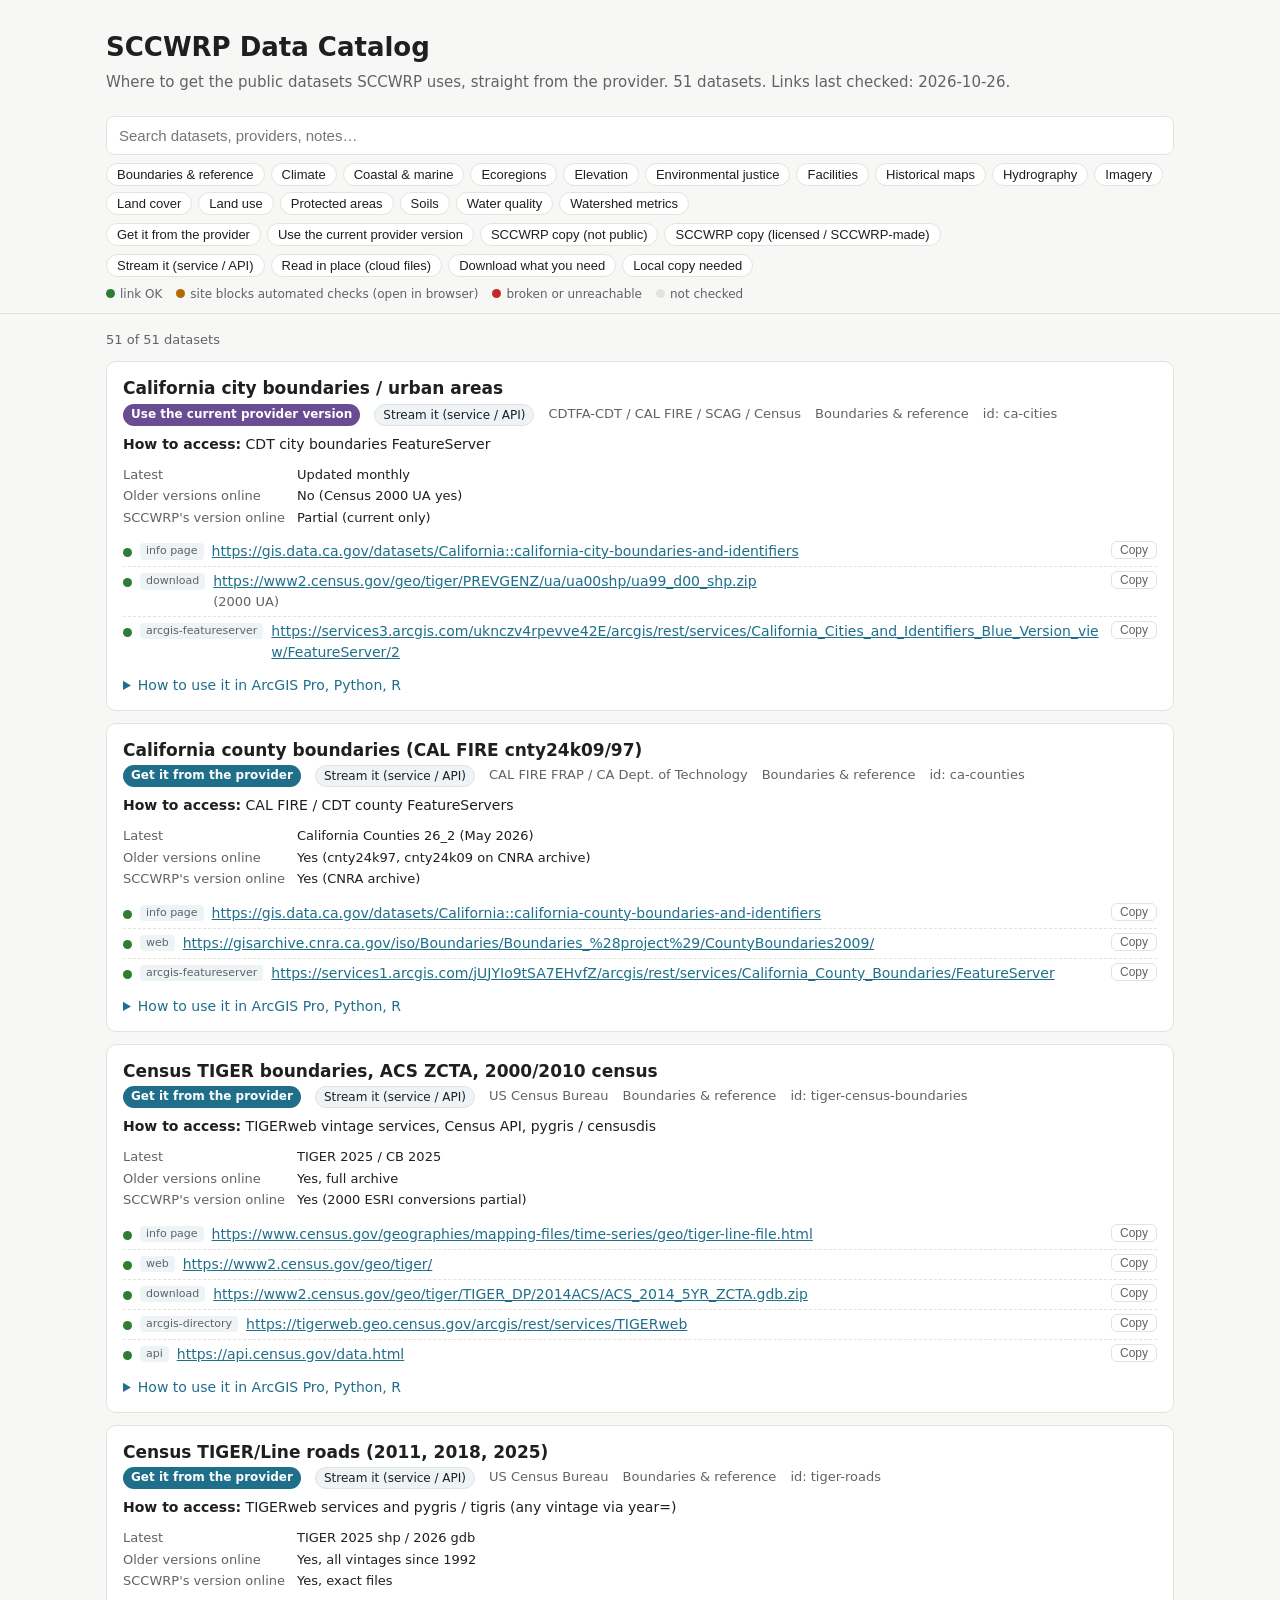
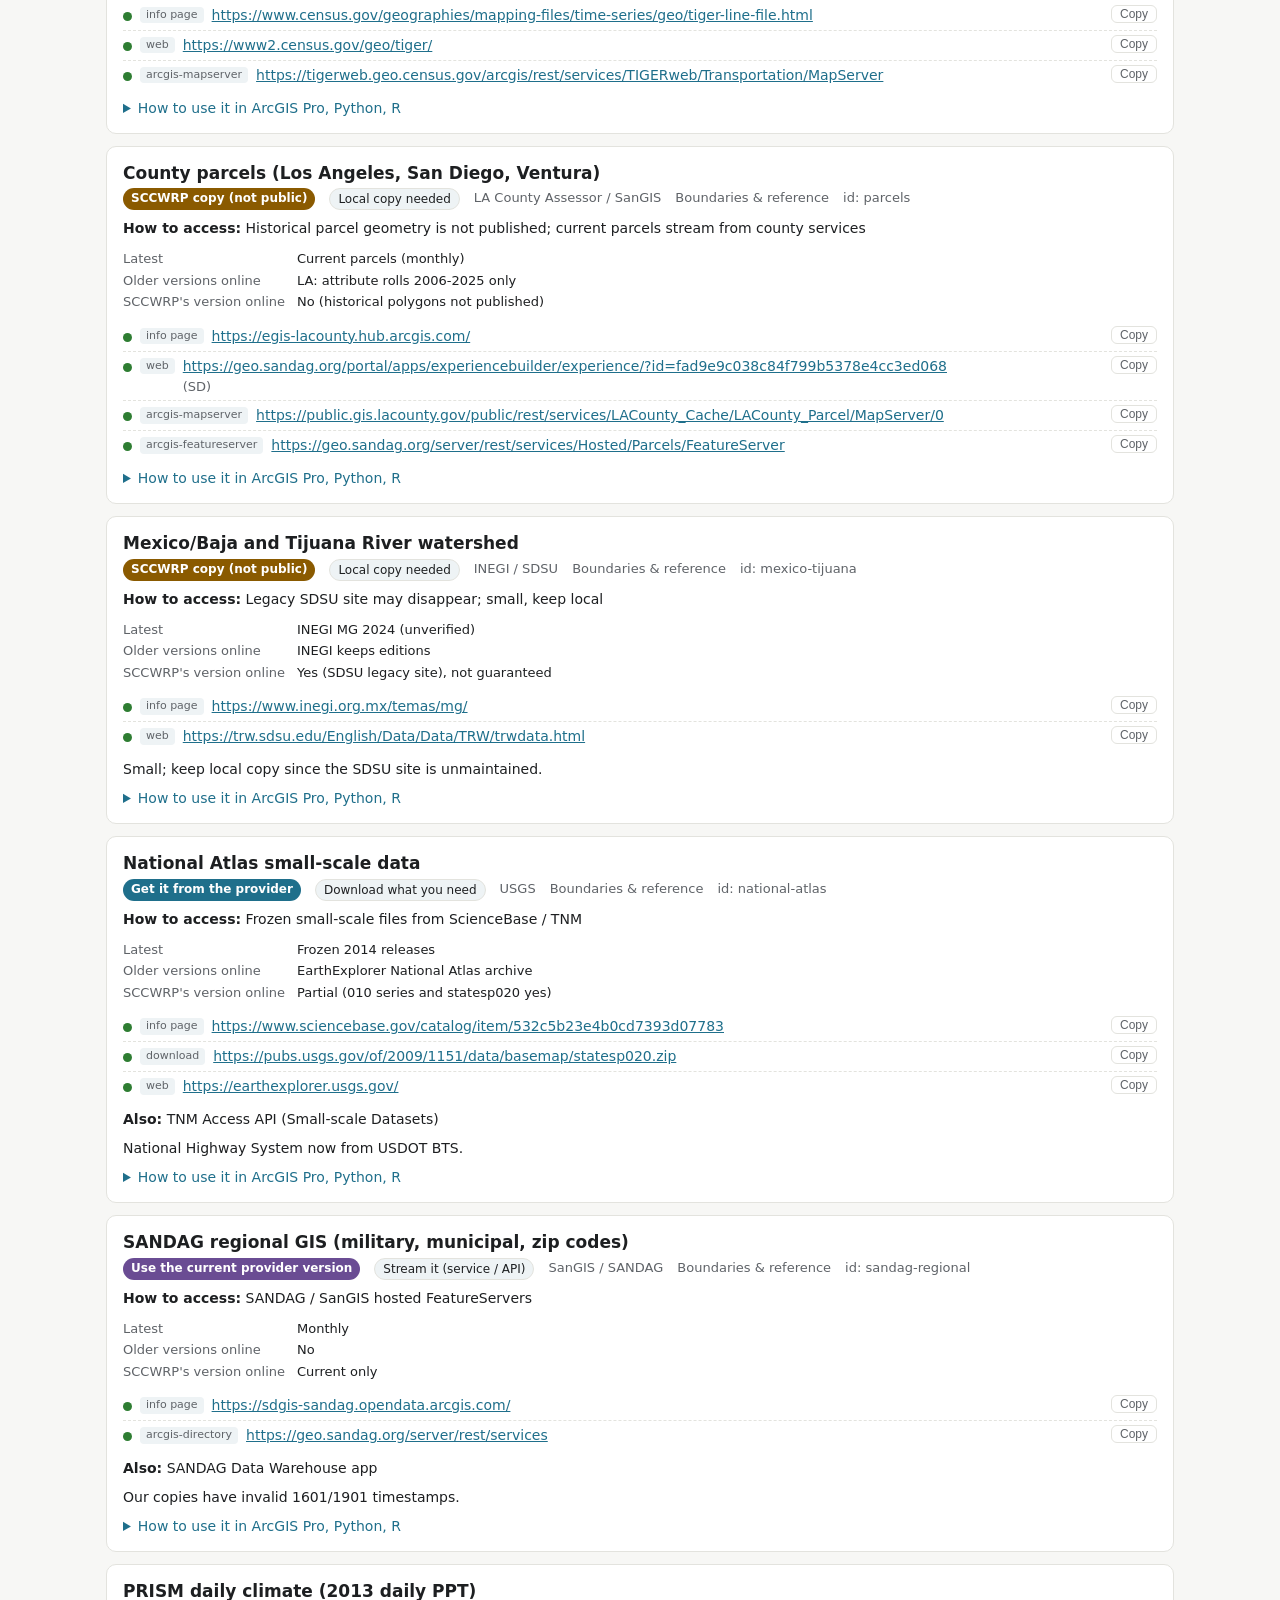
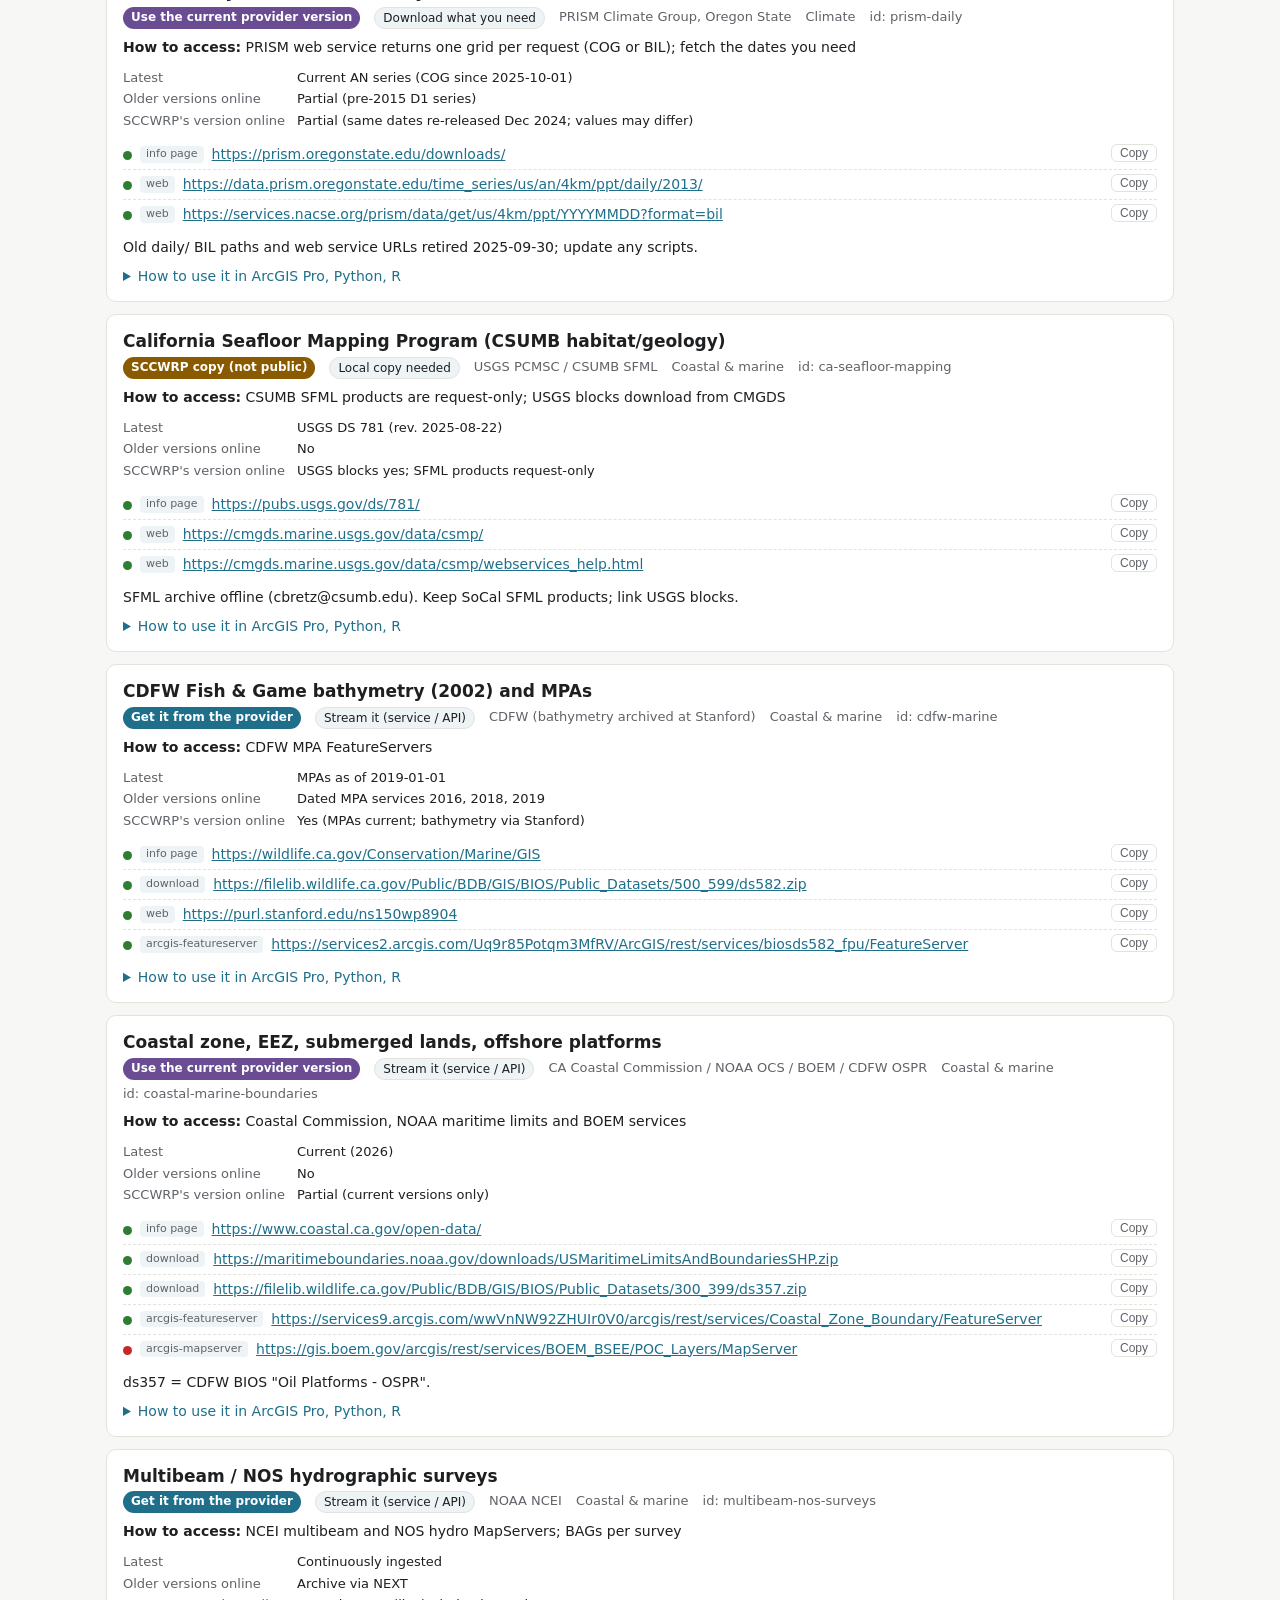
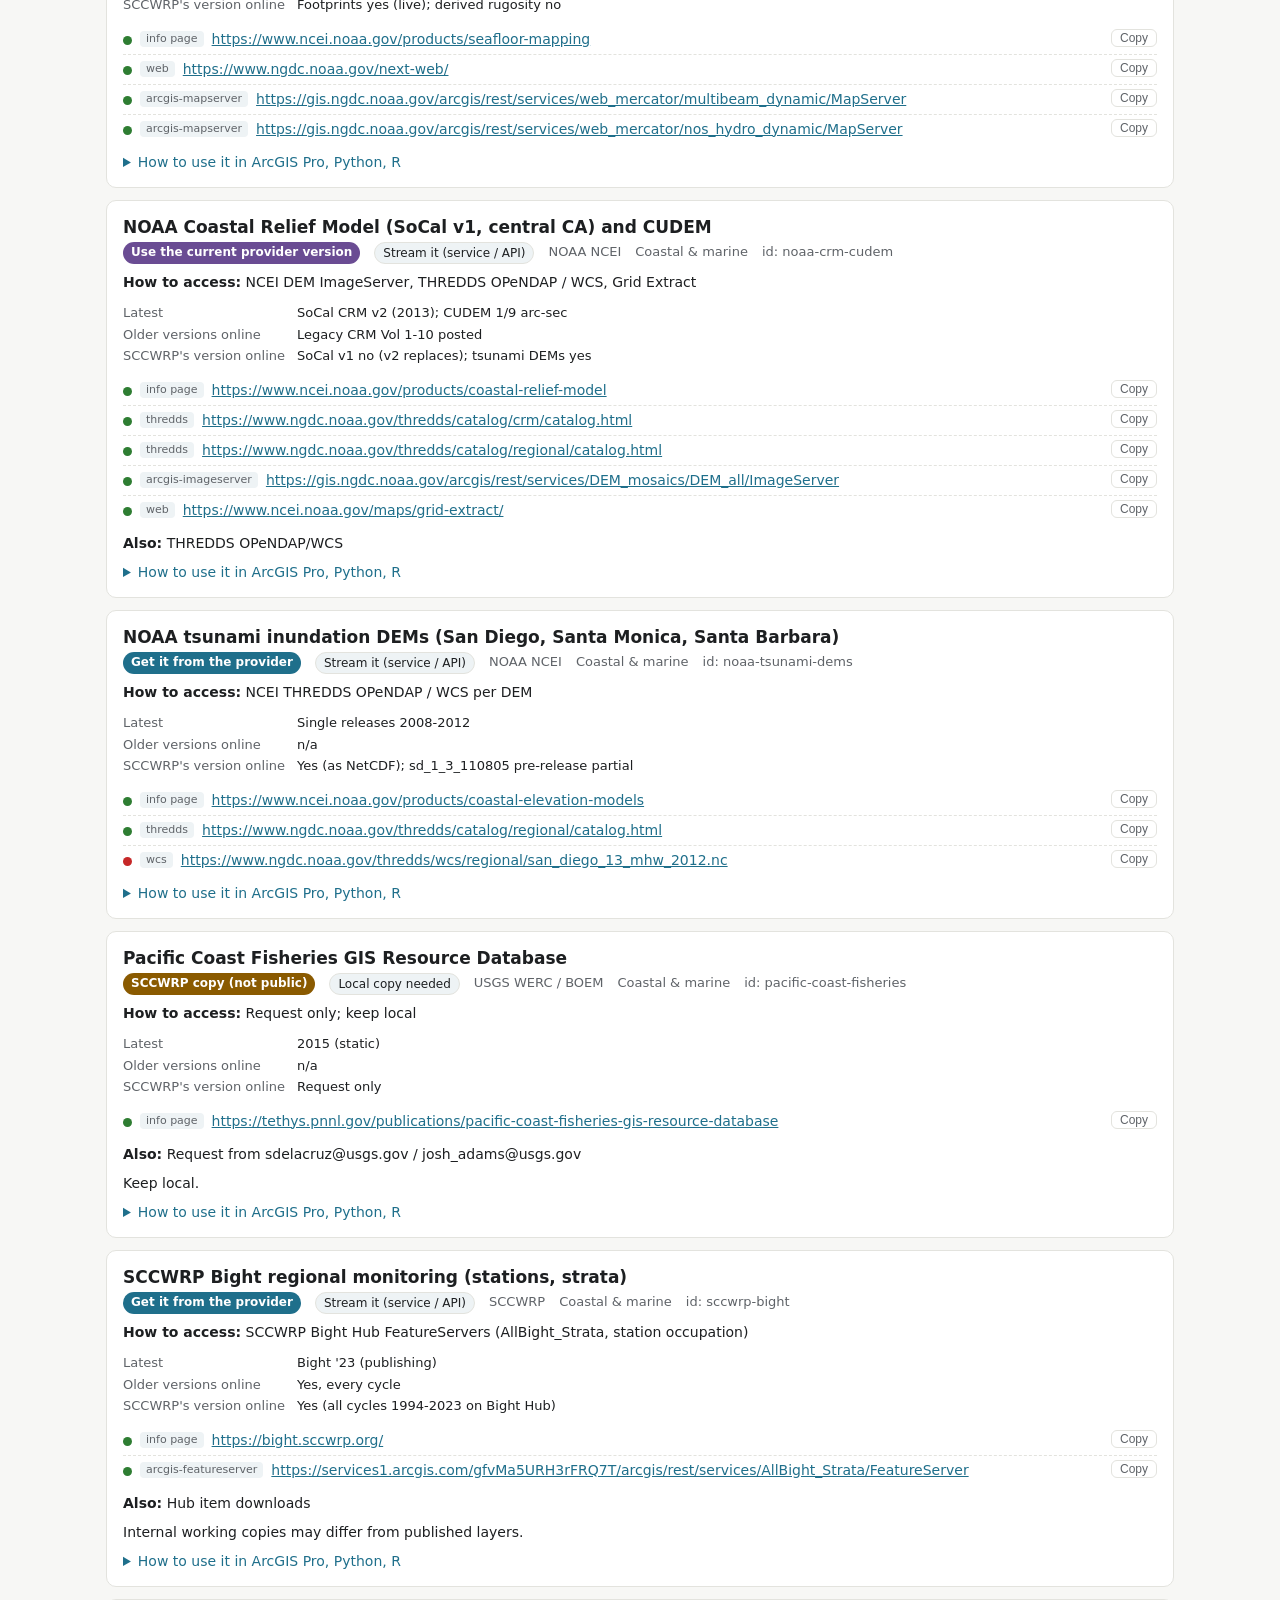
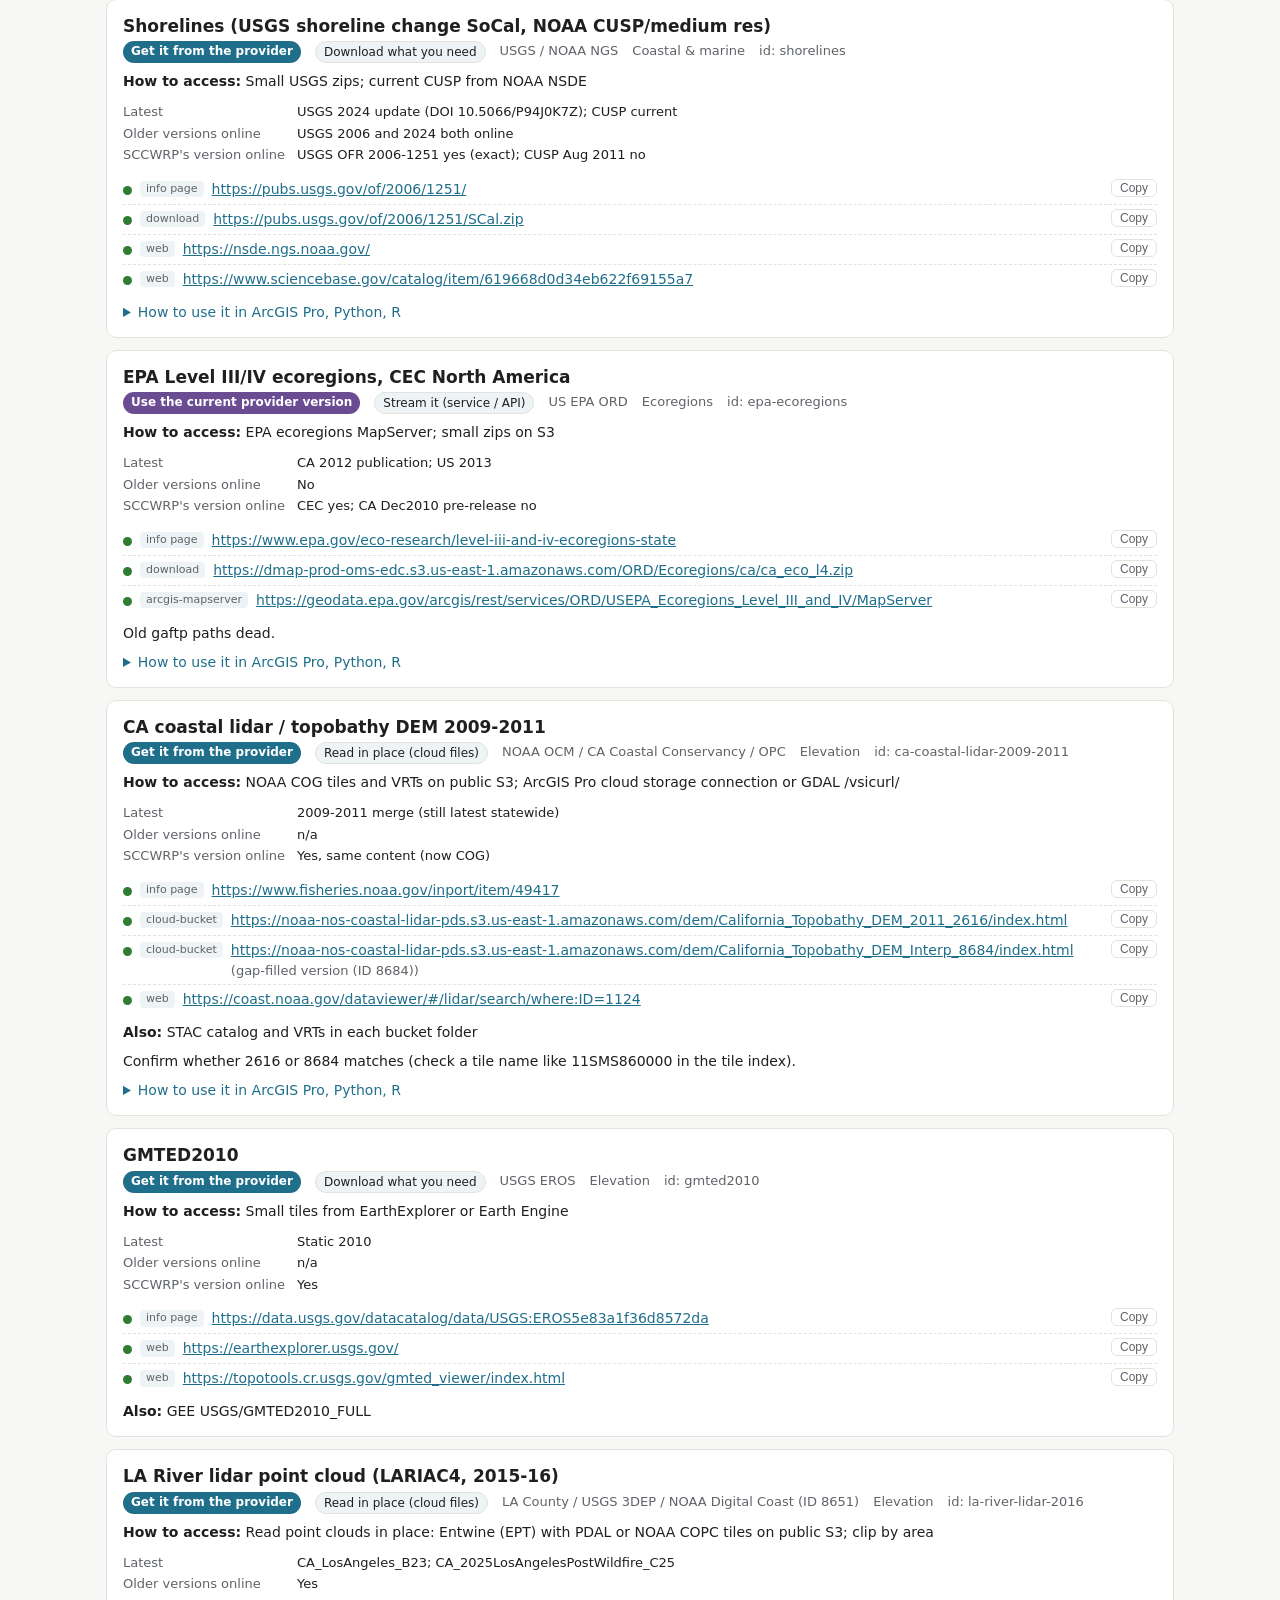
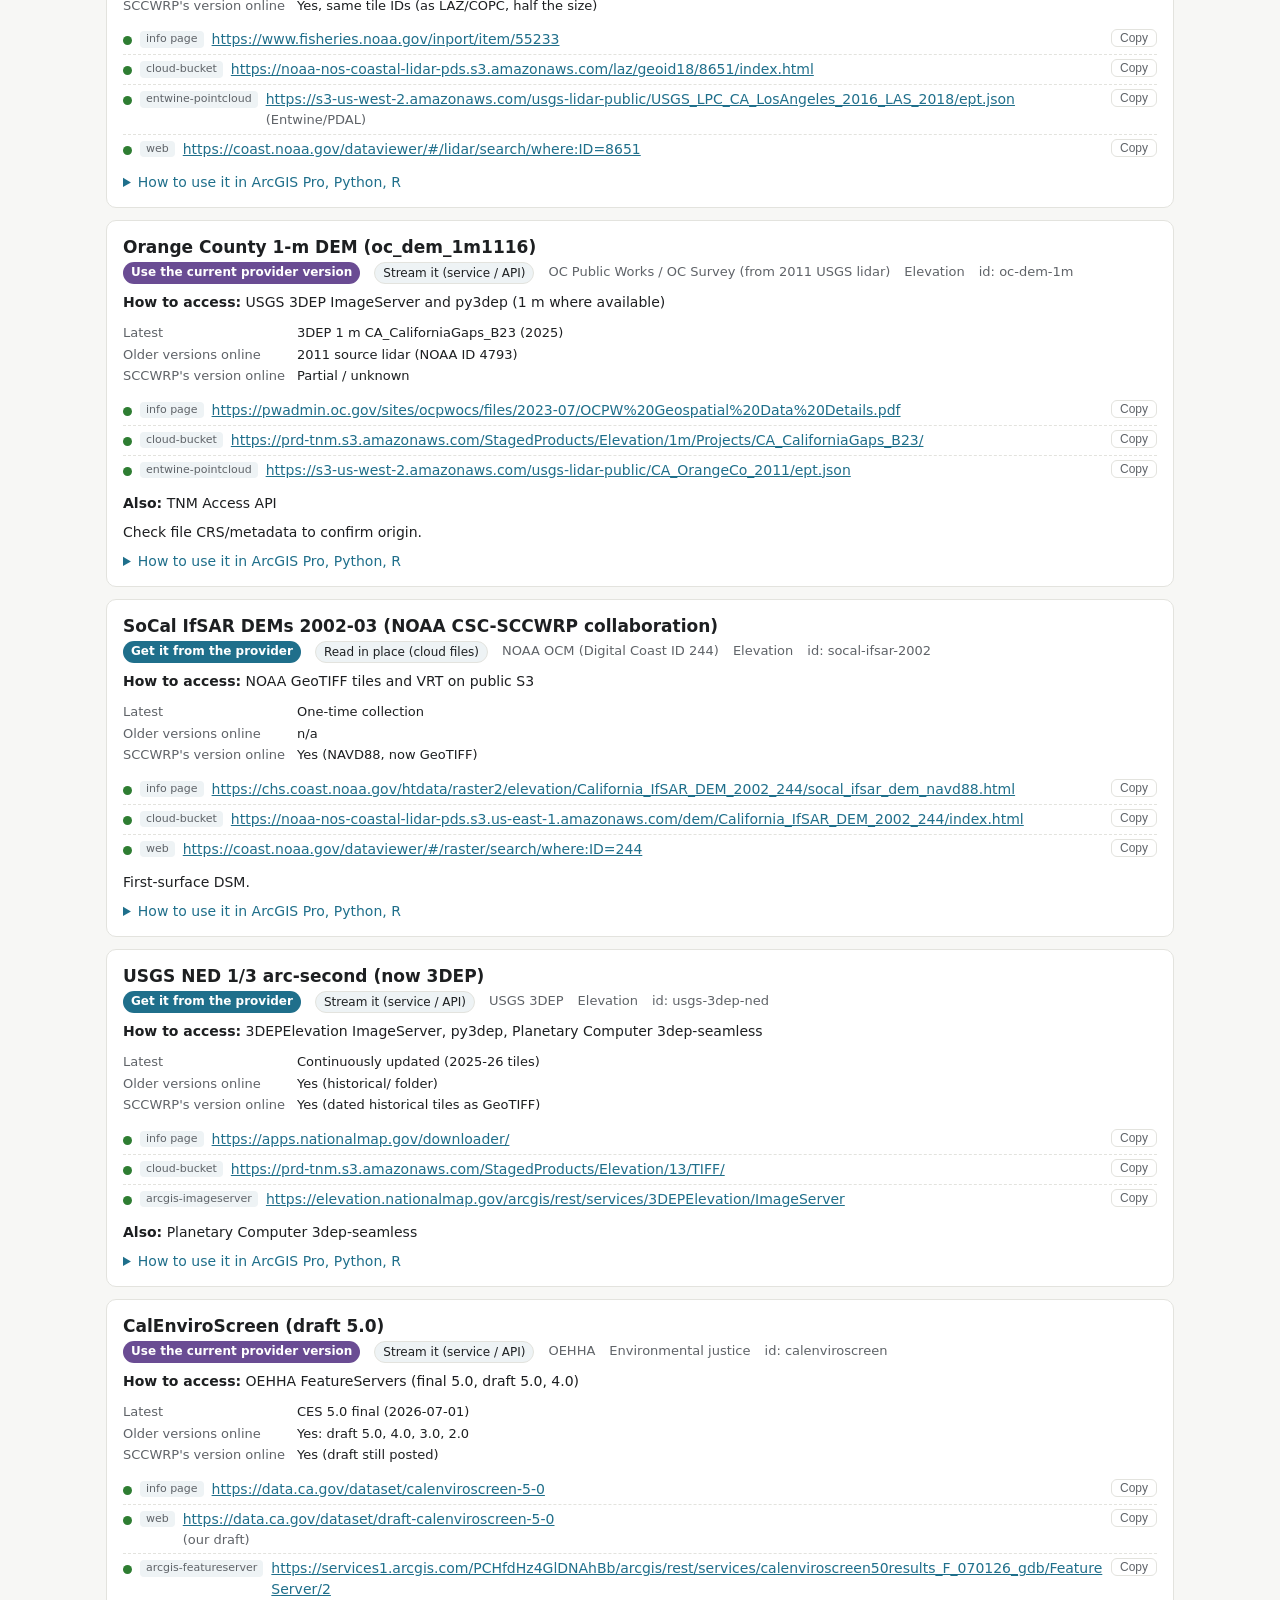
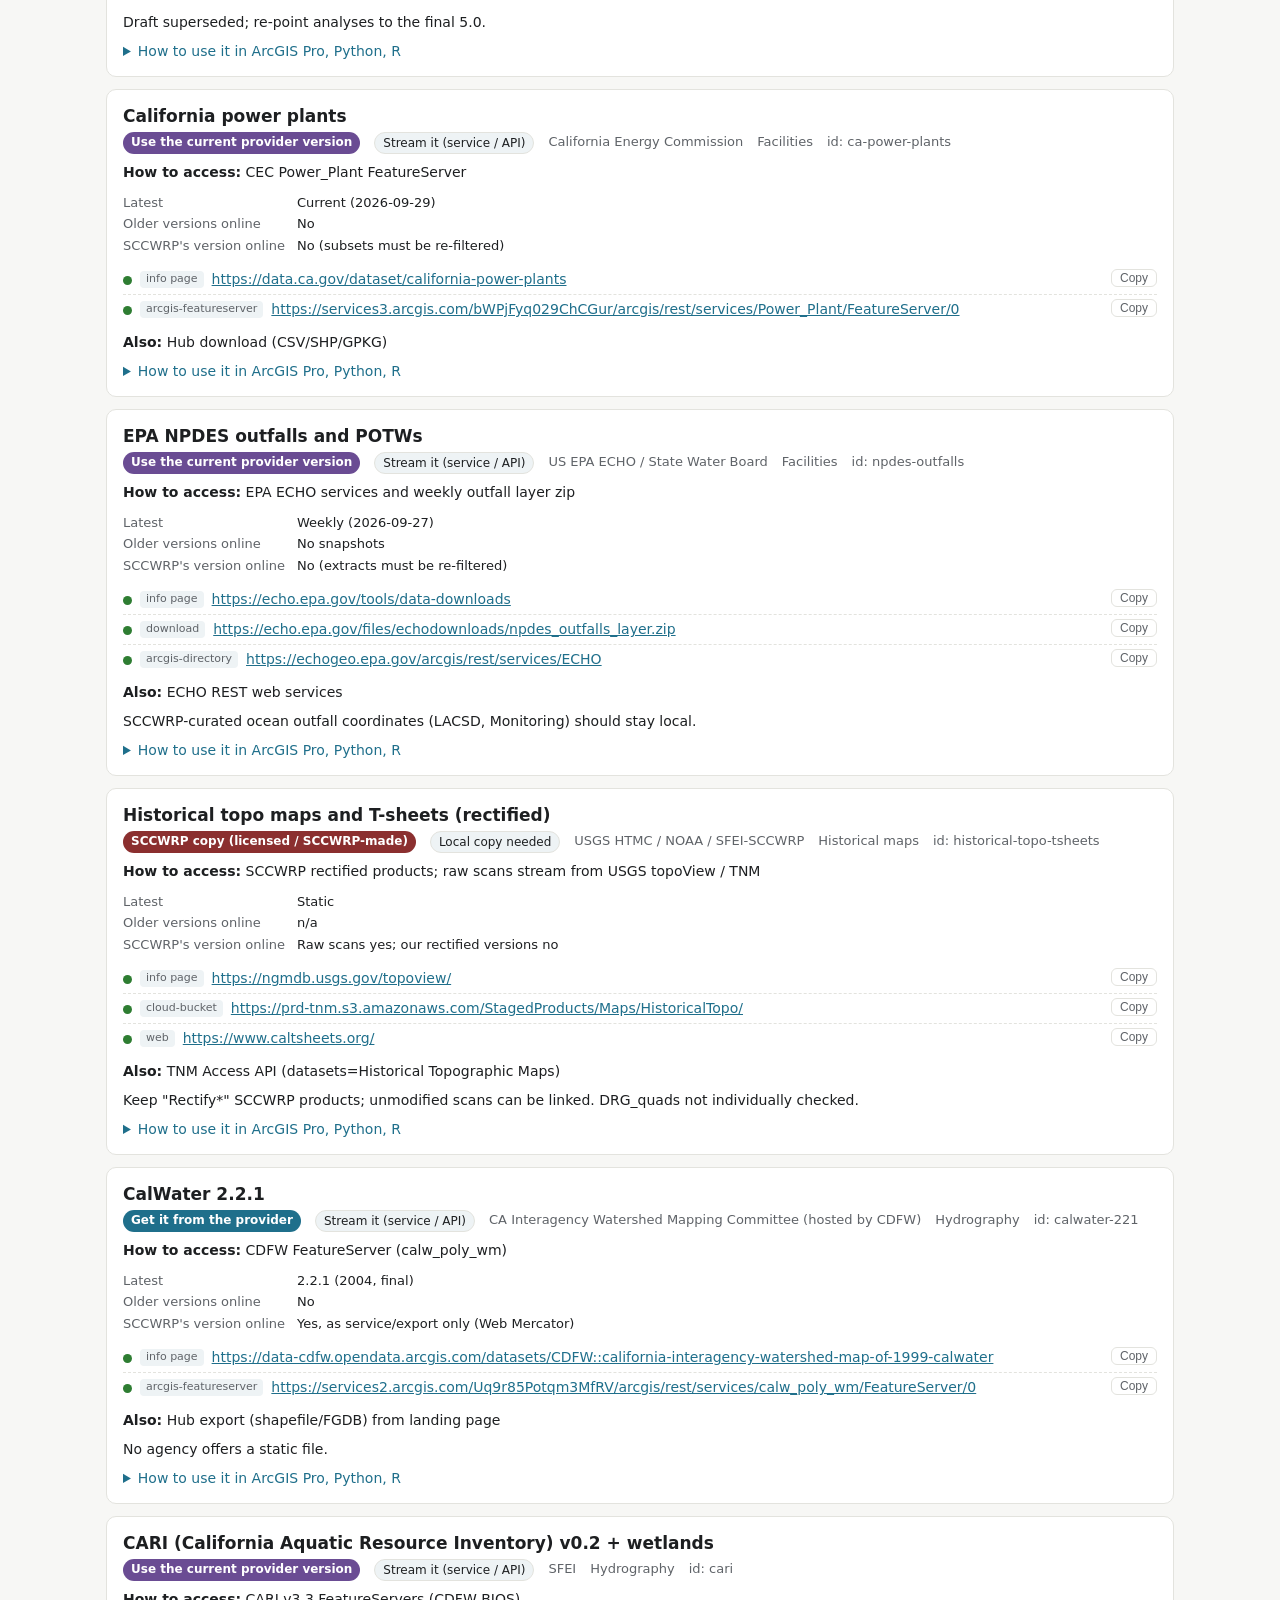
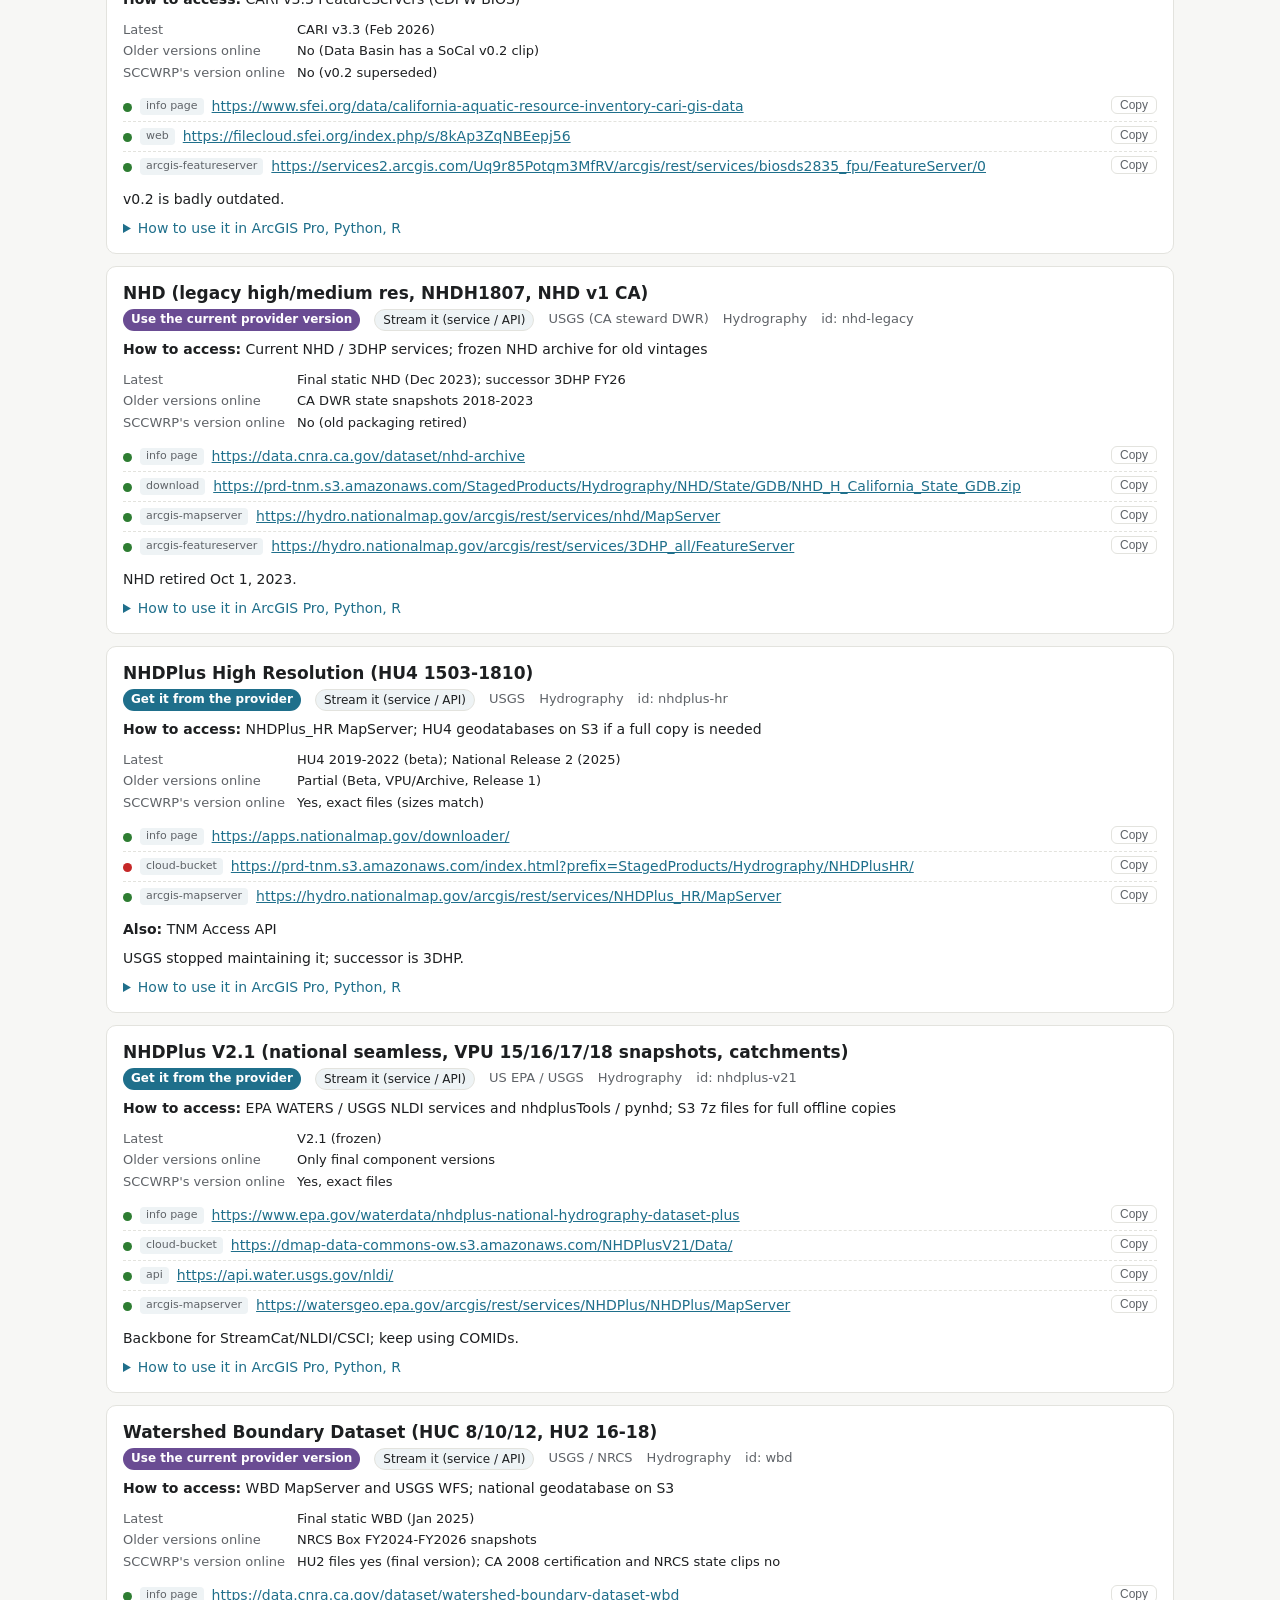
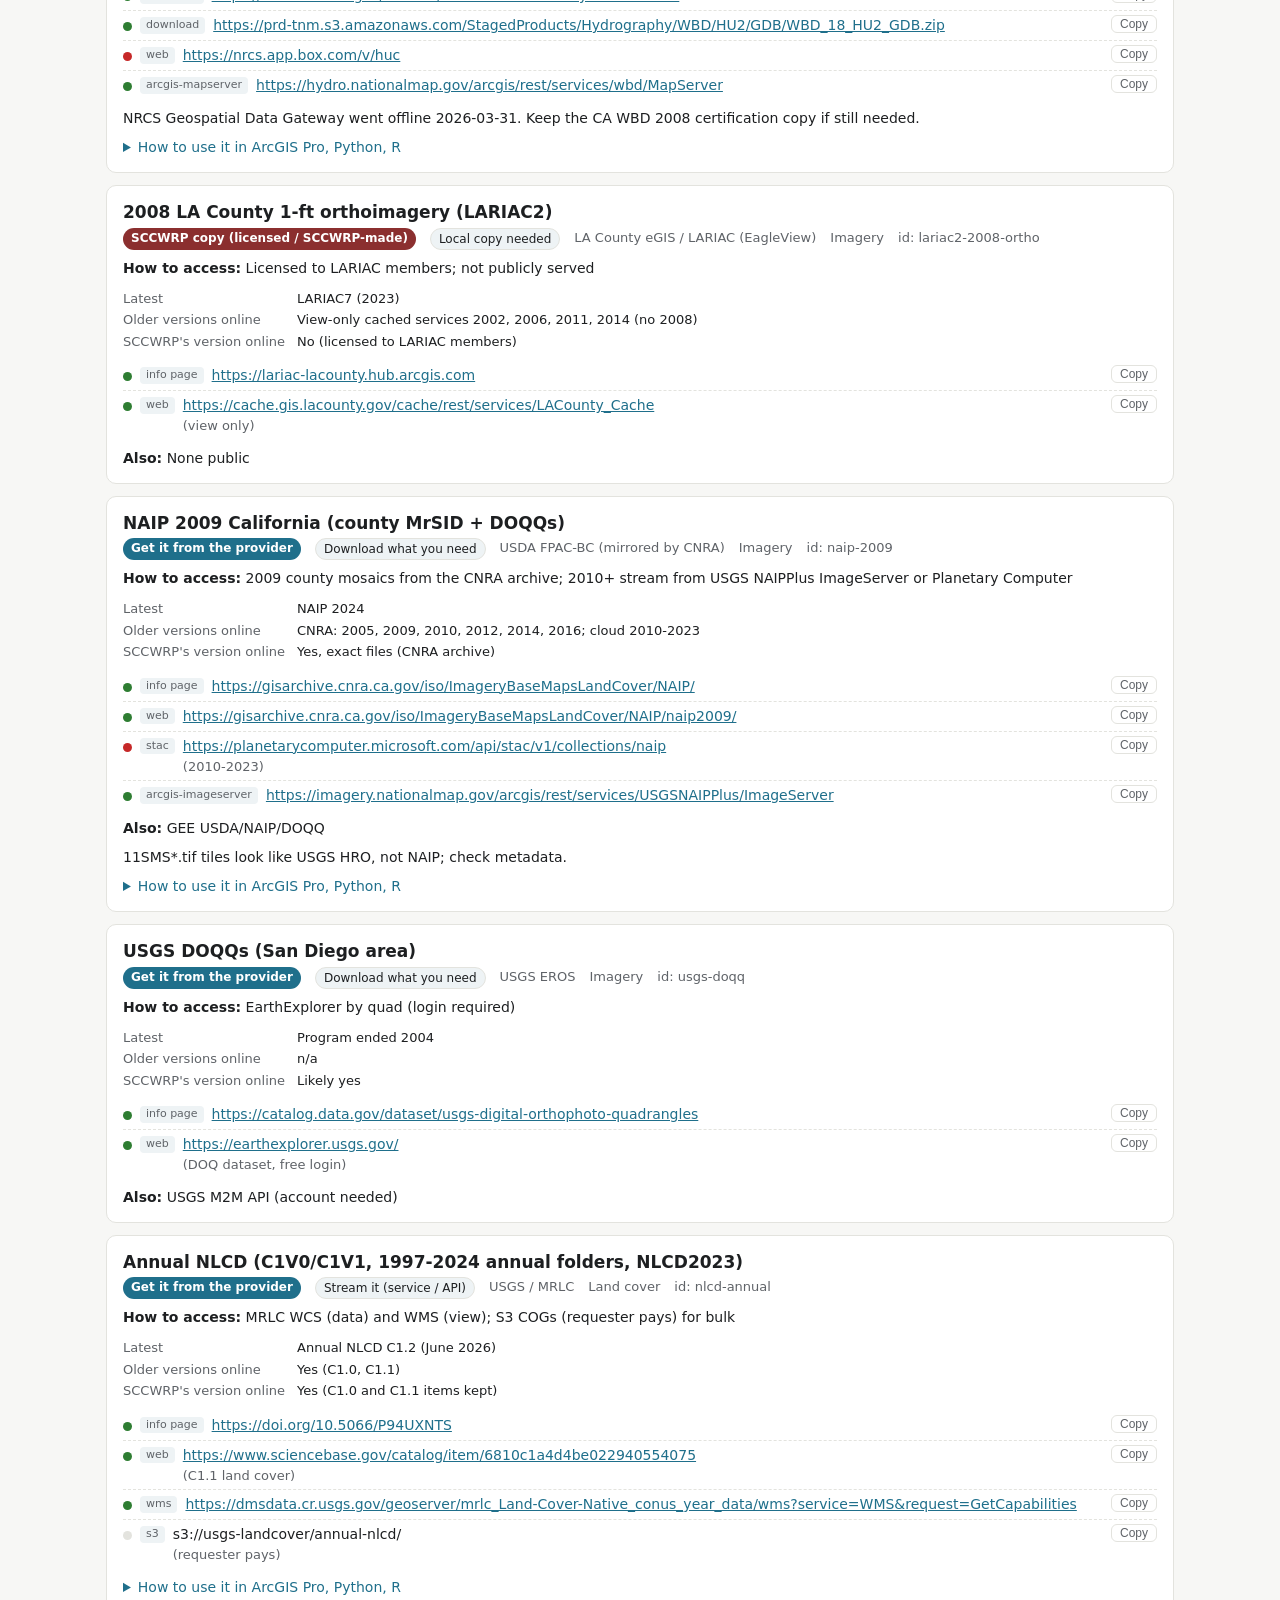
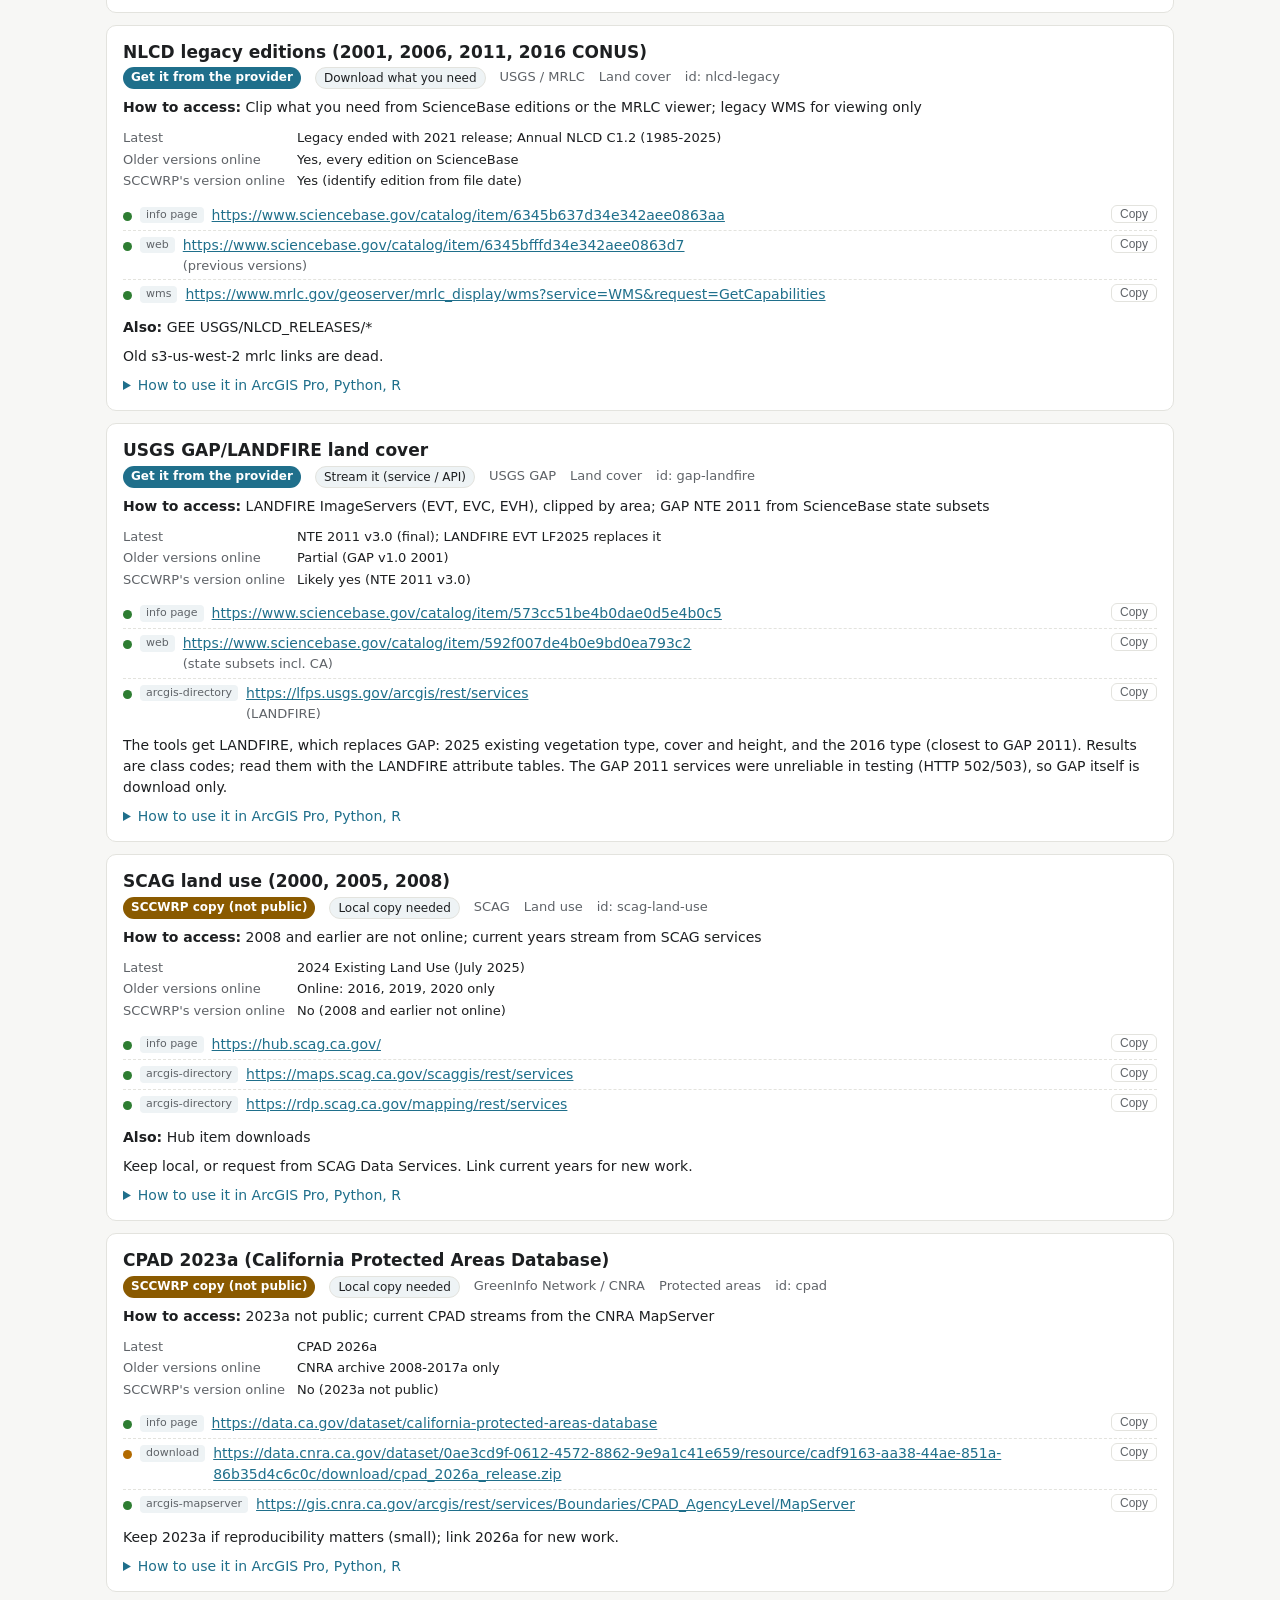
==== commit 53f55ac8: "Weekly link check 2026-10-26" ====
--- a/docs/index.html
+++ b/docs/index.html
@@ -65,7 +65,7 @@
 <body>
 <header>
   <h1>SCCWRP Data Catalog</h1>
-  <p class="sub">Where to get the public datasets SCCWRP uses, straight from the provider. 51 datasets. Links last checked: 2026-10-19.</p>
+  <p class="sub">Where to get the public datasets SCCWRP uses, straight from the provider. 51 datasets. Links last checked: 2026-10-26.</p>
 </header>
 <div class="controls"><div class="inner">
   <input type="search" id="q" placeholder="Search datasets, providers, notes…" aria-label="Search">
@@ -82,7 +82,7 @@
   <div id="list"></div>
 </main>
 <footer>Generated from the catalog JSON in this repository. To add or fix a dataset, edit its file in <code>catalog/datasets/</code>.</footer>
-<script id="data" type="application/json">{"datasets": [{"id": "ca-cities", "title": "California city boundaries / urban areas", "category": "Boundaries & reference", "provider": "CDTFA-CDT / CAL FIRE / SCAG / Census", "recommendation": "link-out-current", "versions": {"latest": "Updated monthly", "older_versions_online": "No (Census 2000 UA yes)", "sccwrp_version_online": "Partial (current only)"}, "links": [{"role": "landing", "type": "landing", "url": "https://gis.data.ca.gov/datasets/California::california-city-boundaries-and-identifiers"}, {"role": "download", "type": "download", "url": "https://www2.census.gov/geo/tiger/PREVGENZ/ua/ua00shp/ua99_d00_shp.zip", "label": "2000 UA"}, {"role": "access", "type": "arcgis-featureserver", "url": "https://services3.arcgis.com/uknczv4rpevve42E/arcgis/rest/services/California_Cities_and_Identifiers_Blue_Version_view/FeatureServer/2"}], "access": {"mode": "stream", "how": "CDT city boundaries FeatureServer"}, "fetch": {"default": "city-boundaries", "layers": {"city-boundaries": {"title": "Incorporated city boundaries, land only (CDTFA / CDT)", "handler": "arcgis-features", "url": "https://services3.arcgis.com/uknczv4rpevve42E/arcgis/rest/services/California_Cities_and_Identifiers_Blue_Version_view/FeatureServer/2", "where": "OFFSHORE IS NULL", "version": "Current (CDT, updated monthly)"}, "city-boundaries-with-water": {"title": "Incorporated city boundaries including bay and ocean portions (CDT \"blue\" version)", "handler": "arcgis-features", "url": "https://services3.arcgis.com/uknczv4rpevve42E/arcgis/rest/services/California_Cities_and_Identifiers_Blue_Version_view/FeatureServer/2", "version": "Current (CDT, updated monthly)"}, "urban-areas-2020": {"title": "Census 2020 urban areas", "handler": "arcgis-features", "url": "https://tigerweb.geo.census.gov/arcgis/rest/services/TIGERweb/tigerWMS_Current/MapServer/88", "version": "2020 Census"}}}, "packages": [], "other_access": [], "notes": "", "last_reviewed": "2026-09-29"}, {"id": "ca-counties", "title": "California county boundaries (CAL FIRE cnty24k09/97)", "category": "Boundaries & reference", "provider": "CAL FIRE FRAP / CA Dept. of Technology", "recommendation": "link-out", "versions": {"latest": "California Counties 26_2 (May 2026)", "older_versions_online": "Yes (cnty24k97, cnty24k09 on CNRA archive)", "sccwrp_version_online": "Yes (CNRA archive)"}, "links": [{"role": "landing", "type": "landing", "url": "https://gis.data.ca.gov/datasets/California::california-county-boundaries-and-identifiers"}, {"role": "download", "type": "web", "url": "https://gisarchive.cnra.ca.gov/iso/Boundaries/Boundaries_%28project%29/CountyBoundaries2009/"}, {"role": "access", "type": "arcgis-featureserver", "url": "https://services1.arcgis.com/jUJYIo9tSA7EHvfZ/arcgis/rest/services/California_County_Boundaries/FeatureServer"}], "access": {"mode": "stream", "how": "CAL FIRE / CDT county FeatureServers"}, "fetch": {"default": "counties", "layers": {"counties": {"title": "California county boundaries (current, CA Dept. of Technology)", "handler": "arcgis-features", "url": "https://services1.arcgis.com/jUJYIo9tSA7EHvfZ/arcgis/rest/services/California_County_Boundaries/FeatureServer/0", "version": "California Counties 26_2 (May 2026)"}, "cnty24k09": {"title": "CAL FIRE county boundaries cnty24k09 (1:24,000, 2009), polygons", "handler": "download", "url": "https://gisarchive.cnra.ca.gov/iso/Boundaries/Boundaries_%28project%29/CountyBoundaries2009/cnty24k09_1_shp.zip", "kind": "vector", "member": "cnty24k09_1_poly.shp", "version": "cnty24k09_1 (2009)"}}}, "packages": [], "other_access": [], "notes": "", "last_reviewed": "2026-09-29"}, {"id": "tiger-census-boundaries", "title": "Census TIGER boundaries, ACS ZCTA, 2000/2010 census", "category": "Boundaries & reference", "provider": "US Census Bureau", "recommendation": "link-out", "versions": {"latest": "TIGER 2025 / CB 2025", "older_versions_online": "Yes, full archive", "sccwrp_version_online": "Yes (2000 ESRI conversions partial)"}, "links": [{"role": "landing", "type": "landing", "url": "https://www.census.gov/geographies/mapping-files/time-series/geo/tiger-line-file.html"}, {"role": "download", "type": "web", "url": "https://www2.census.gov/geo/tiger/"}, {"role": "download", "type": "download", "url": "https://www2.census.gov/geo/tiger/TIGER_DP/2014ACS/ACS_2014_5YR_ZCTA.gdb.zip"}, {"role": "access", "type": "arcgis-directory", "url": "https://tigerweb.geo.census.gov/arcgis/rest/services/TIGERweb"}, {"role": "access", "type": "api", "url": "https://api.census.gov/data.html"}], "access": {"mode": "stream", "how": "TIGERweb vintage services, Census API, pygris / censusdis"}, "fetch": {"default": "tracts", "layers": {"tracts": {"title": "Census tracts", "handler": "arcgis-features", "url": "https://tigerweb.geo.census.gov/arcgis/rest/services/TIGERweb/tigerWMS_Current/MapServer/8", "version": "TIGERweb Current (January 1, 2026 vintage)"}, "block-groups": {"title": "Census block groups", "handler": "arcgis-features", "url": "https://tigerweb.geo.census.gov/arcgis/rest/services/TIGERweb/tigerWMS_Current/MapServer/10", "version": "TIGERweb Current (January 1, 2026 vintage)"}, "blocks-2020": {"title": "2020 Census blocks", "handler": "arcgis-features", "url": "https://tigerweb.geo.census.gov/arcgis/rest/services/TIGERweb/tigerWMS_Current/MapServer/12", "version": "2020 Census"}, "places": {"title": "Incorporated places (cities)", "handler": "arcgis-features", "url": "https://tigerweb.geo.census.gov/arcgis/rest/services/TIGERweb/tigerWMS_Current/MapServer/28", "version": "TIGERweb Current (January 1, 2026 vintage)"}, "cdps": {"title": "Census designated places (unincorporated communities)", "handler": "arcgis-features", "url": "https://tigerweb.geo.census.gov/arcgis/rest/services/TIGERweb/tigerWMS_Current/MapServer/30", "version": "TIGERweb Current (January 1, 2026 vintage)"}, "zctas": {"title": "2020 ZIP Code Tabulation Areas (ZCTAs)", "handler": "arcgis-features", "url": "https://tigerweb.geo.census.gov/arcgis/rest/services/TIGERweb/tigerWMS_Current/MapServer/2", "version": "2020 Census"}, "counties": {"title": "Counties", "handler": "arcgis-features", "url": "https://tigerweb.geo.census.gov/arcgis/rest/services/TIGERweb/tigerWMS_Current/MapServer/82", "version": "TIGERweb Current (January 1, 2026 vintage)"}}}, "packages": [{"language": "Python", "name": "censusdis"}, {"language": "Python", "name": "pygris"}], "other_access": [], "notes": "", "last_reviewed": "2026-09-29"}, {"id": "tiger-roads", "title": "Census TIGER/Line roads (2011, 2018, 2025)", "category": "Boundaries & reference", "provider": "US Census Bureau", "recommendation": "link-out", "versions": {"latest": "TIGER 2025 shp / 2026 gdb", "older_versions_online": "Yes, all vintages since 1992", "sccwrp_version_online": "Yes, exact files"}, "links": [{"role": "landing", "type": "landing", "url": "https://www.census.gov/geographies/mapping-files/time-series/geo/tiger-line-file.html"}, {"role": "download", "type": "web", "url": "https://www2.census.gov/geo/tiger/"}, {"role": "access", "type": "arcgis-mapserver", "url": "https://tigerweb.geo.census.gov/arcgis/rest/services/TIGERweb/Transportation/MapServer"}], "access": {"mode": "stream", "how": "TIGERweb services and pygris / tigris (any vintage via year=)"}, "fetch": {"default": "primary-roads", "layers": {"primary-roads": {"title": "Primary roads (interstates and other limited-access highways), TIGERweb current", "handler": "arcgis-features", "url": "https://tigerweb.geo.census.gov/arcgis/rest/services/TIGERweb/Transportation/MapServer/2", "version": "TIGERweb, January 1, 2026"}, "secondary-roads": {"title": "Secondary roads (US, state and county highways), TIGERweb current", "handler": "arcgis-features", "url": "https://tigerweb.geo.census.gov/arcgis/rest/services/TIGERweb/Transportation/MapServer/6", "version": "TIGERweb, January 1, 2026"}, "local-roads": {"title": "Local roads (neighbourhood streets, rural roads, ramps and other minor roads), TIGERweb current", "handler": "arcgis-features", "url": "https://tigerweb.geo.census.gov/arcgis/rest/services/TIGERweb/Transportation/MapServer/8", "version": "TIGERweb, January 1, 2026"}, "railroads": {"title": "Railroads, TIGERweb current", "handler": "arcgis-features", "url": "https://tigerweb.geo.census.gov/arcgis/rest/services/TIGERweb/Transportation/MapServer/9", "version": "TIGERweb, January 1, 2026"}, "prisec-roads-by-year": {"title": "Primary and secondary roads for California, TIGER/Line shapefile of a chosen vintage", "handler": "download-template", "url_template": "https://www2.census.gov/geo/tiger/TIGER{year}/PRISECROADS/tl_{year}_06_prisecroads.zip", "iterate": "year", "kind": "vector", "member": "tl_*_06_prisecroads.shp", "version": "TIGER/Line (vintage from the year parameter)", "params": {"year": {"type": "list", "default": ["2025"], "description": "TIGER/Line vintage(s), 2011 or later, e.g. 2011,2018,2025"}}}}}, "packages": [{"language": "Python", "name": "pygris"}, {"language": "R", "name": "tigris"}], "other_access": [], "notes": "", "last_reviewed": "2026-09-29"}, {"id": "parcels", "title": "County parcels (Los Angeles, San Diego, Ventura)", "category": "Boundaries & reference", "provider": "LA County Assessor / SanGIS", "recommendation": "keep-local", "versions": {"latest": "Current parcels (monthly)", "older_versions_online": "LA: attribute rolls 2006-2025 only", "sccwrp_version_online": "No (historical polygons not published)"}, "links": [{"role": "landing", "type": "landing", "url": "https://egis-lacounty.hub.arcgis.com/"}, {"role": "download", "type": "web", "url": "https://geo.sandag.org/portal/apps/experiencebuilder/experience/?id=fad9e9c038c84f799b5378e4cc3ed068", "label": "SD"}, {"role": "access", "type": "arcgis-mapserver", "url": "https://public.gis.lacounty.gov/public/rest/services/LACounty_Cache/LACounty_Parcel/MapServer/0"}, {"role": "access", "type": "arcgis-featureserver", "url": "https://geo.sandag.org/server/rest/services/Hosted/Parcels/FeatureServer"}], "access": {"mode": "keep-local", "how": "Historical parcel geometry is not published; current parcels stream from county services"}, "fetch": {"default": "current-los-angeles", "layers": {"current-los-angeles": {"title": "Los Angeles County parcels (current, Assessor)", "handler": "arcgis-features", "url": "https://public.gis.lacounty.gov/public/rest/services/LACounty_Cache/LACounty_Parcel/MapServer/0", "version": "LA County Assessor parcels (current)"}, "current-san-diego": {"title": "San Diego County parcels (current, SANDAG / SanGIS)", "handler": "arcgis-features", "url": "https://geo.sandag.org/server/rest/services/Hosted/Parcels/FeatureServer/0", "version": "SANDAG / SanGIS parcels (current)"}, "current-ventura": {"title": "Ventura County parcels (current, County of Ventura)", "handler": "arcgis-features", "url": "https://services2.arcgis.com/XJ5Tb7dTYtAMoyYT/arcgis/rest/services/Parcels_Quarterly/FeatureServer/0", "version": "Ventura County parcels (current)"}, "ventura-2016": {"title": "Ventura County parcels, March 2016", "handler": "local", "holding": "parcels/ventura-2016", "kind": "vector", "version": "Ventura County parcels, March 2016"}}}, "packages": [], "other_access": [], "notes": "", "last_reviewed": "2026-09-29"}, {"id": "mexico-tijuana", "title": "Mexico/Baja and Tijuana River watershed", "category": "Boundaries & reference", "provider": "INEGI / SDSU", "recommendation": "keep-local", "versions": {"latest": "INEGI MG 2024 (unverified)", "older_versions_online": "INEGI keeps editions", "sccwrp_version_online": "Yes (SDSU legacy site), not guaranteed"}, "links": [{"role": "landing", "type": "landing", "url": "https://www.inegi.org.mx/temas/mg/"}, {"role": "download", "type": "web", "url": "https://trw.sdsu.edu/English/Data/Data/TRW/trwdata.html"}], "access": {"mode": "keep-local", "how": "Legacy SDSU site may disappear; small, keep local"}, "fetch": {"default": "tijuana-watershed", "layers": {"tijuana-watershed": {"title": "Tijuana River watershed boundary (US and Mexico)", "handler": "local", "holding": "mexico-tijuana/tijuana-watershed", "kind": "vector", "version": "SDSU Tijuana River watershed GIS (legacy)"}, "mexico-states": {"title": "Mexican states (with 1990 census attributes)", "handler": "local", "holding": "mexico-tijuana/mexico-states", "kind": "vector", "version": "Legacy SCCWRP copy (1990s)"}, "shoreline": {"title": "Mexico and Central America land and islands (World Vector Shoreline)", "handler": "local", "holding": "mexico-tijuana/shoreline", "kind": "vector", "version": "World Vector Shoreline (legacy copy)"}}}, "packages": [], "other_access": [], "notes": "Small; keep local copy since the SDSU site is unmaintained.", "last_reviewed": "2026-09-29"}, {"id": "national-atlas", "title": "National Atlas small-scale data", "category": "Boundaries & reference", "provider": "USGS", "recommendation": "link-out", "versions": {"latest": "Frozen 2014 releases", "older_versions_online": "EarthExplorer National Atlas archive", "sccwrp_version_online": "Partial (010 series and statesp020 yes)"}, "links": [{"role": "landing", "type": "landing", "url": "https://www.sciencebase.gov/catalog/item/532c5b23e4b0cd7393d07783"}, {"role": "download", "type": "download", "url": "https://pubs.usgs.gov/of/2009/1151/data/basemap/statesp020.zip"}, {"role": "download", "type": "web", "url": "https://earthexplorer.usgs.gov/"}], "access": {"mode": "download-on-demand", "how": "Frozen small-scale files from ScienceBase / TNM"}, "fetch": {"layers": {"states-2m": {"title": "State boundaries, 1:2,000,000 (National Atlas statesp020)", "handler": "download", "url": "https://pubs.usgs.gov/of/2009/1151/data/basemap/statesp020.zip", "kind": "vector", "member": "statesp020.shp", "version": "National Atlas statesp020 (frozen)"}}}, "packages": [], "other_access": ["TNM Access API (Small-scale Datasets)"], "notes": "National Highway System now from USDOT BTS.", "last_reviewed": "2026-09-29"}, {"id": "sandag-regional", "title": "SANDAG regional GIS (military, municipal, zip codes)", "category": "Boundaries & reference", "provider": "SanGIS / SANDAG", "recommendation": "link-out-current", "versions": {"latest": "Monthly", "older_versions_online": "No", "sccwrp_version_online": "Current only"}, "links": [{"role": "landing", "type": "landing", "url": "https://sdgis-sandag.opendata.arcgis.com/"}, {"role": "access", "type": "arcgis-directory", "url": "https://geo.sandag.org/server/rest/services"}], "access": {"mode": "stream", "how": "SANDAG / SanGIS hosted FeatureServers"}, "fetch": {"default": "municipal-boundaries", "layers": {"municipal-boundaries": {"title": "Municipal (city) boundaries, San Diego County", "handler": "arcgis-features", "url": "https://geo.sandag.org/server/rest/services/Hosted/Municipal_Boundaries/FeatureServer/0", "version": "Current (SanGIS/SANDAG)"}, "military-facilities": {"title": "Military-owned and leased lands", "handler": "arcgis-features", "url": "https://geo.sandag.org/server/rest/services/Hosted/Military_Facilities/FeatureServer/0", "version": "Current (SanGIS/SANDAG)"}, "zip-codes": {"title": "ZIP Code areas (approximate, SanGIS)", "handler": "arcgis-features", "url": "https://geo.sandag.org/server/rest/services/Hosted/Zipcodes/FeatureServer/0", "version": "Current (SanGIS/SANDAG)"}, "hydrologic-basins": {"title": "Hydrologic basins (Calwater 2.2.1 HU/HA/HSA)", "handler": "arcgis-features", "url": "https://geo.sandag.org/server/rest/services/Hosted/Hydrological_Basins/FeatureServer/0", "version": "Calwater 2.2.1 (2004)"}, "land-use-2025": {"title": "Existing land use, 2025 inventory", "handler": "arcgis-features", "url": "https://geo.sandag.org/server/rest/services/Hosted/Land_Use_2025/FeatureServer/0", "version": "SANDAG land use inventory 2025"}, "storm-drains": {"title": "Storm drain conveyances, City of San Diego", "handler": "arcgis-features", "url": "https://geo.sandag.org/server/rest/services/Hosted/Drain_Conveyance/FeatureServer/0", "version": "Current (City of San Diego Stormwater)"}}}, "packages": [], "other_access": ["SANDAG Data Warehouse app"], "notes": "Our copies have invalid 1601/1901 timestamps.", "last_reviewed": "2026-09-29"}, {"id": "prism-daily", "title": "PRISM daily climate (2013 daily PPT)", "category": "Climate", "provider": "PRISM Climate Group, Oregon State", "recommendation": "link-out-current", "versions": {"latest": "Current AN series (COG since 2025-10-01)", "older_versions_online": "Partial (pre-2015 D1 series)", "sccwrp_version_online": "Partial (same dates re-released Dec 2024; values may differ)"}, "links": [{"role": "landing", "type": "landing", "url": "https://prism.oregonstate.edu/downloads/"}, {"role": "download", "type": "web", "url": "https://data.prism.oregonstate.edu/time_series/us/an/4km/ppt/daily/2013/"}, {"role": "access", "type": "web", "url": "https://services.nacse.org/prism/data/get/us/4km/ppt/YYYYMMDD?format=bil"}], "access": {"mode": "download-on-demand", "how": "PRISM web service returns one grid per request (COG or BIL); fetch the dates you need"}, "fetch": {"layers": {"daily": {"title": "PRISM daily 4 km grids (one file per date)", "handler": "download-template", "url_template": "https://services.nacse.org/prism/data/get/us/4km/{element}/{date:%Y%m%d}", "iterate": "date", "kind": "raster", "member": "*.tif", "min_interval_s": 2, "resampling": "bilinear", "params": {"date": {"type": "dates", "min": "1981-01-01", "required": true, "max_count": 31, "description": "YYYY-MM-DD, or start/end for a range (up to 31 days)"}, "element": {"type": "choice", "choices": ["ppt", "tmin", "tmax", "tmean", "tdmean", "vpdmin", "vpdmax"], "default": "ppt", "description": "Climate variable"}}}}}, "packages": [], "other_access": [], "notes": "Old daily/ BIL paths and web service URLs retired 2025-09-30; update any scripts.", "last_reviewed": "2026-09-29"}, {"id": "ca-seafloor-mapping", "title": "California Seafloor Mapping Program (CSUMB habitat/geology)", "category": "Coastal & marine", "provider": "USGS PCMSC / CSUMB SFML", "recommendation": "keep-local", "versions": {"latest": "USGS DS 781 (rev. 2025-08-22)", "older_versions_online": "No", "sccwrp_version_online": "USGS blocks yes; SFML products request-only"}, "links": [{"role": "landing", "type": "landing", "url": "https://pubs.usgs.gov/ds/781/"}, {"role": "download", "type": "web", "url": "https://cmgds.marine.usgs.gov/data/csmp/"}, {"role": "access", "type": "web", "url": "https://cmgds.marine.usgs.gov/data/csmp/webservices_help.html"}], "access": {"mode": "keep-local", "how": "CSUMB SFML products are request-only; USGS blocks download from CMGDS"}, "fetch": {"layers": {"la-jolla-bathymetry": {"title": "La Jolla 2 m multibeam bathymetry (CSUMB SFML)", "handler": "local", "holding": "ca-seafloor-mapping/la-jolla-bathymetry", "kind": "raster", "resampling": "bilinear"}}}, "packages": [], "other_access": [], "notes": "SFML archive offline (cbretz@csumb.edu). Keep SoCal SFML products; link USGS blocks.", "last_reviewed": "2026-09-29"}, {"id": "cdfw-marine", "title": "CDFW Fish & Game bathymetry (2002) and MPAs", "category": "Coastal & marine", "provider": "CDFW (bathymetry archived at Stanford)", "recommendation": "link-out", "versions": {"latest": "MPAs as of 2019-01-01", "older_versions_online": "Dated MPA services 2016, 2018, 2019", "sccwrp_version_online": "Yes (MPAs current; bathymetry via Stanford)"}, "links": [{"role": "landing", "type": "landing", "url": "https://wildlife.ca.gov/Conservation/Marine/GIS"}, {"role": "download", "type": "download", "url": "https://filelib.wildlife.ca.gov/Public/BDB/GIS/BIOS/Public_Datasets/500_599/ds582.zip"}, {"role": "download", "type": "web", "url": "https://purl.stanford.edu/ns150wp8904"}, {"role": "access", "type": "arcgis-featureserver", "url": "https://services2.arcgis.com/Uq9r85Potqm3MfRV/ArcGIS/rest/services/biosds582_fpu/FeatureServer"}], "access": {"mode": "stream", "how": "CDFW MPA FeatureServers"}, "fetch": {"default": "mpas", "layers": {"mpas": {"title": "Marine Protected Areas", "handler": "arcgis-features", "url": "https://services2.arcgis.com/Uq9r85Potqm3MfRV/arcgis/rest/services/biosds582_fpu/FeatureServer/0", "stage": {"source": "provider", "extent": "ocean"}}, "bathymetry-200m": {"title": "Statewide bathymetry, 200 m (CDFW 2002)", "handler": "local", "holding": "cdfw-marine/bathymetry-200m", "kind": "raster", "resampling": "bilinear", "version": "CDFW bd200m_v2 (2002)", "stage": {"source": "local", "holding": "cdfw-marine/bathymetry-200m", "extent": "ocean"}}}}, "packages": [], "other_access": [], "notes": "", "last_reviewed": "2026-09-29"}, {"id": "coastal-marine-boundaries", "title": "Coastal zone, EEZ, submerged lands, offshore platforms", "category": "Coastal & marine", "provider": "CA Coastal Commission / NOAA OCS / BOEM / CDFW OSPR", "recommendation": "link-out-current", "versions": {"latest": "Current (2026)", "older_versions_online": "No", "sccwrp_version_online": "Partial (current versions only)"}, "links": [{"role": "landing", "type": "landing", "url": "https://www.coastal.ca.gov/open-data/"}, {"role": "download", "type": "download", "url": "https://maritimeboundaries.noaa.gov/downloads/USMaritimeLimitsAndBoundariesSHP.zip"}, {"role": "download", "type": "download", "url": "https://filelib.wildlife.ca.gov/Public/BDB/GIS/BIOS/Public_Datasets/300_399/ds357.zip"}, {"role": "access", "type": "arcgis-featureserver", "url": "https://services9.arcgis.com/wwVnNW92ZHUIr0V0/arcgis/rest/services/Coastal_Zone_Boundary/FeatureServer"}, {"role": "access", "type": "arcgis-mapserver", "url": "https://gis.boem.gov/arcgis/rest/services/BOEM_BSEE/POC_Layers/MapServer"}], "access": {"mode": "stream", "how": "Coastal Commission, NOAA maritime limits and BOEM services"}, "fetch": {"default": "marine-regions", "layers": {"marine-regions": {"title": "MLPA study regions", "handler": "arcgis-features", "url": "https://services2.arcgis.com/Uq9r85Potqm3MfRV/arcgis/rest/services/biosds3178_fpu/FeatureServer/0", "stage": {"source": "provider", "extent": "ocean"}}, "state-waters-line": {"title": "Three nautical mile state maritime limit", "handler": "arcgis-features", "url": "https://services2.arcgis.com/Uq9r85Potqm3MfRV/arcgis/rest/services/biosds3158_fnu/FeatureServer/0", "stage": {"source": "provider", "extent": "ocean"}}, "asbs": {"title": "Areas of Special Biological Significance (State Water Board)", "handler": "arcgis-features", "url": "https://gispublic.waterboards.ca.gov/portalserver/rest/services/Hosted/AreasofSpecialBioSignificance/FeatureServer/0", "stage": {"source": "provider", "extent": "ocean"}}, "coastal-zone": {"title": "Coastal Zone boundary (Coastal Commission)", "handler": "arcgis-features", "url": "https://services9.arcgis.com/wwVnNW92ZHUIr0V0/arcgis/rest/services/Coastal_Zone_Boundary/FeatureServer/0", "stage": {"source": "provider", "extent": "coast"}}}}, "packages": [], "other_access": [], "notes": "ds357 = CDFW BIOS \"Oil Platforms - OSPR\".", "last_reviewed": "2026-09-29"}, {"id": "multibeam-nos-surveys", "title": "Multibeam / NOS hydrographic surveys", "category": "Coastal & marine", "provider": "NOAA NCEI", "recommendation": "link-out", "versions": {"latest": "Continuously ingested", "older_versions_online": "Archive via NEXT", "sccwrp_version_online": "Footprints yes (live); derived rugosity no"}, "links": [{"role": "landing", "type": "landing", "url": "https://www.ncei.noaa.gov/products/seafloor-mapping"}, {"role": "download", "type": "web", "url": "https://www.ngdc.noaa.gov/next-web/"}, {"role": "access", "type": "arcgis-mapserver", "url": "https://gis.ngdc.noaa.gov/arcgis/rest/services/web_mercator/multibeam_dynamic/MapServer"}, {"role": "access", "type": "arcgis-mapserver", "url": "https://gis.ngdc.noaa.gov/arcgis/rest/services/web_mercator/nos_hydro_dynamic/MapServer"}], "access": {"mode": "stream", "how": "NCEI multibeam and NOS hydro MapServers; BAGs per survey"}, "fetch": {"default": "bag-bathymetry", "layers": {"bag-bathymetry": {"title": "NOS hydrographic survey BAGs mosaicked by NCEI (elevation in metres, positive up, mostly MLLW); default 4 m cells", "handler": "arcgis-image", "url": "https://gis.ngdc.noaa.gov/arcgis/rest/services/bag_bathymetry/ImageServer", "version": "NCEI BAG mosaic (live; surveys added continuously)", "resolution": 4, "max_size": 4000, "pixel_type": "F32", "nodata": -9999, "resampling": "bilinear", "rendering_rule": {"rasterFunction": "None"}}, "multibeam-mosaic": {"title": "NCEI multibeam bathymetry mosaic, 3 arc-second (about 90 m), elevation in metres, positive up", "handler": "arcgis-image", "url": "https://gis.ngdc.noaa.gov/arcgis/rest/services/multibeam_mosaic/ImageServer", "version": "NCEI multibeam mosaic (live)", "resolution": 90, "max_size": 4000, "pixel_type": "F32", "nodata": -9999, "resampling": "bilinear", "rendering_rule": {"rasterFunction": "None"}}}}, "packages": [], "other_access": [], "notes": "", "last_reviewed": "2026-09-29"}, {"id": "noaa-crm-cudem", "title": "NOAA Coastal Relief Model (SoCal v1, central CA) and CUDEM", "category": "Coastal & marine", "provider": "NOAA NCEI", "recommendation": "link-out-current", "versions": {"latest": "SoCal CRM v2 (2013); CUDEM 1/9 arc-sec", "older_versions_online": "Legacy CRM Vol 1-10 posted", "sccwrp_version_online": "SoCal v1 no (v2 replaces); tsunami DEMs yes"}, "links": [{"role": "landing", "type": "landing", "url": "https://www.ncei.noaa.gov/products/coastal-relief-model"}, {"role": "download", "type": "thredds", "url": "https://www.ngdc.noaa.gov/thredds/catalog/crm/catalog.html"}, {"role": "download", "type": "thredds", "url": "https://www.ngdc.noaa.gov/thredds/catalog/regional/catalog.html"}, {"role": "access", "type": "arcgis-imageserver", "url": "https://gis.ngdc.noaa.gov/arcgis/rest/services/DEM_mosaics/DEM_all/ImageServer"}, {"role": "access", "type": "web", "url": "https://www.ncei.noaa.gov/maps/grid-extract/"}], "access": {"mode": "stream", "how": "NCEI DEM ImageServer, THREDDS OPeNDAP / WCS, Grid Extract"}, "fetch": {"default": "best-dem", "layers": {"best-dem": {"title": "Best available coastal DEM (NCEI mosaic: CUDEM, CRM, tsunami DEMs), default 30 m", "handler": "arcgis-image", "url": "https://gis.ngdc.noaa.gov/arcgis/rest/services/DEM_mosaics/DEM_all/ImageServer", "resolution": 30, "max_size": 4000, "pixel_type": "F32", "nodata": -9999, "resampling": "bilinear"}, "bight-bathymetry": {"title": "Southern California Bight bathymetry (SCCWRP grid from NOAA sources)", "handler": "local", "holding": "noaa-crm-cudem/bight-bathy", "kind": "raster", "resampling": "bilinear", "stage": {"source": "local", "holding": "noaa-crm-cudem/bight-bathy", "extent": "ocean"}}}}, "packages": [], "other_access": ["THREDDS OPeNDAP/WCS"], "notes": "", "last_reviewed": "2026-09-29"}, {"id": "noaa-tsunami-dems", "title": "NOAA tsunami inundation DEMs (San Diego, Santa Monica, Santa Barbara)", "category": "Coastal & marine", "provider": "NOAA NCEI", "recommendation": "link-out", "versions": {"latest": "Single releases 2008-2012", "older_versions_online": "n/a", "sccwrp_version_online": "Yes (as NetCDF); sd_1_3_110805 pre-release partial"}, "links": [{"role": "landing", "type": "landing", "url": "https://www.ncei.noaa.gov/products/coastal-elevation-models"}, {"role": "download", "type": "thredds", "url": "https://www.ngdc.noaa.gov/thredds/catalog/regional/catalog.html"}, {"role": "access", "type": "wcs", "url": "https://www.ngdc.noaa.gov/thredds/wcs/regional/san_diego_13_mhw_2012.nc"}], "access": {"mode": "stream", "how": "NCEI THREDDS OPeNDAP / WCS per DEM"}, "fetch": {"layers": {"san-diego": {"title": "San Diego 1/3 arc-second DEM, mean high water (2012)", "handler": "opendap", "url": "https://www.ngdc.noaa.gov/thredds/dodsC/regional/san_diego_13_mhw_2012.nc", "variable": "Band1", "x": "lon", "y": "lat", "crs": "EPSG:4326", "nodata": -9999.0, "resampling": "bilinear"}}}, "packages": [], "other_access": [], "notes": "", "last_reviewed": "2026-09-29"}, {"id": "pacific-coast-fisheries", "title": "Pacific Coast Fisheries GIS Resource Database", "category": "Coastal & marine", "provider": "USGS WERC / BOEM", "recommendation": "keep-local", "versions": {"latest": "2015 (static)", "older_versions_online": "n/a", "sccwrp_version_online": "Request only"}, "links": [{"role": "landing", "type": "landing", "url": "https://tethys.pnnl.gov/publications/pacific-coast-fisheries-gis-resource-database"}], "access": {"mode": "keep-local", "how": "Request only; keep local"}, "fetch": {"default": "ca-fishing-blocks", "layers": {"ca-fishing-blocks": {"title": "California fishing blocks (CDFW catch reporting grid)", "handler": "local", "holding": "pacific-coast-fisheries/ca-fishing-blocks", "kind": "vector", "layer_name": "CA_Blks", "version": "Fisheries Database 2015"}, "trawl-blocks": {"title": "California trawl blocks", "handler": "local", "holding": "pacific-coast-fisheries/trawl-blocks", "kind": "vector", "layer_name": "caltrawl", "version": "Fisheries Database 2015"}, "reefs": {"title": "Reefs (fishing locations)", "handler": "local", "holding": "pacific-coast-fisheries/reefs", "kind": "vector", "layer_name": "Reefs", "version": "Fisheries Database 2015"}, "ports": {"title": "Fishing ports (California, Oregon, Washington)", "handler": "local", "holding": "pacific-coast-fisheries/ports", "kind": "vector", "layer_name": "Ports_Final", "version": "Fisheries Database 2015"}}}, "packages": [], "other_access": ["Request from sdelacruz@usgs.gov / josh_adams@usgs.gov"], "notes": "Keep local.", "last_reviewed": "2026-09-29"}, {"id": "sccwrp-bight", "title": "SCCWRP Bight regional monitoring (stations, strata)", "category": "Coastal & marine", "provider": "SCCWRP", "recommendation": "link-out", "versions": {"latest": "Bight '23 (publishing)", "older_versions_online": "Yes, every cycle", "sccwrp_version_online": "Yes (all cycles 1994-2023 on Bight Hub)"}, "links": [{"role": "landing", "type": "landing", "url": "https://bight.sccwrp.org/"}, {"role": "access", "type": "arcgis-featureserver", "url": "https://services1.arcgis.com/gfvMa5URH3rFRQ7T/arcgis/rest/services/AllBight_Strata/FeatureServer"}], "access": {"mode": "stream", "how": "SCCWRP Bight Hub FeatureServers (AllBight_Strata, station occupation)"}, "fetch": {"default": "strata-2023", "layers": {"strata-2023": {"title": "Bight 2023 survey strata", "handler": "arcgis-features", "url": "https://services1.arcgis.com/gfvMa5URH3rFRQ7T/arcgis/rest/services/AllBight_Strata/FeatureServer/5", "version": "Bight 2023", "stage": {"source": "provider", "extent": "ocean"}}, "strata-2018": {"title": "Bight 2018 survey strata", "handler": "arcgis-features", "url": "https://services1.arcgis.com/gfvMa5URH3rFRQ7T/arcgis/rest/services/AllBight_Strata/FeatureServer/4", "version": "Bight 2018", "stage": {"source": "provider", "extent": "ocean"}}, "strata-2013": {"title": "Bight 2013 survey strata", "handler": "arcgis-features", "url": "https://services1.arcgis.com/gfvMa5URH3rFRQ7T/arcgis/rest/services/AllBight_Strata/FeatureServer/3", "version": "Bight 2013", "stage": {"source": "provider", "extent": "ocean"}}, "strata-2008": {"title": "Bight 2008 survey strata", "handler": "arcgis-features", "url": "https://services1.arcgis.com/gfvMa5URH3rFRQ7T/arcgis/rest/services/AllBight_Strata/FeatureServer/2", "version": "Bight 2008", "stage": {"source": "provider", "extent": "ocean"}}, "strata-2003": {"title": "Bight 2003 survey strata", "handler": "arcgis-features", "url": "https://services1.arcgis.com/gfvMa5URH3rFRQ7T/arcgis/rest/services/AllBight_Strata/FeatureServer/1", "version": "Bight 2003", "stage": {"source": "provider", "extent": "ocean"}}, "strata-1998": {"title": "Bight 1998 survey strata", "handler": "arcgis-features", "url": "https://services1.arcgis.com/gfvMa5URH3rFRQ7T/arcgis/rest/services/AllBight_Strata/FeatureServer/0", "version": "Bight 1998", "stage": {"source": "provider", "extent": "ocean"}}, "strata-1994": {"title": "Bight 1994 survey strata", "handler": "arcgis-features", "url": "https://services1.arcgis.com/gfvMa5URH3rFRQ7T/arcgis/rest/services/AllBight_Strata/FeatureServer/6", "version": "Bight 1994", "stage": {"source": "provider", "extent": "ocean"}}}}, "packages": [], "other_access": ["Hub item downloads"], "notes": "Internal working copies may differ from published layers.", "last_reviewed": "2026-09-29"}, {"id": "shorelines", "title": "Shorelines (USGS shoreline change SoCal, NOAA CUSP/medium res)", "category": "Coastal & marine", "provider": "USGS / NOAA NGS", "recommendation": "link-out", "versions": {"latest": "USGS 2024 update (DOI 10.5066/P94J0K7Z); CUSP current", "older_versions_online": "USGS 2006 and 2024 both online", "sccwrp_version_online": "USGS OFR 2006-1251 yes (exact); CUSP Aug 2011 no"}, "links": [{"role": "landing", "type": "landing", "url": "https://pubs.usgs.gov/of/2006/1251/"}, {"role": "download", "type": "download", "url": "https://pubs.usgs.gov/of/2006/1251/SCal.zip"}, {"role": "download", "type": "web", "url": "https://nsde.ngs.noaa.gov/"}, {"role": "access", "type": "web", "url": "https://www.sciencebase.gov/catalog/item/619668d0d34eb622f69155a7"}], "access": {"mode": "download-on-demand", "how": "Small USGS zips; current CUSP from NOAA NSDE"}, "fetch": {"default": "shoreline-1998", "layers": {"shoreline-1998": {"title": "Lidar shoreline, 1998", "handler": "download", "url": "https://pubs.usgs.gov/of/2006/1251/SCal.zip", "kind": "vector", "member": "Socal_1998.shp", "version": "USGS OFR 2006-1251"}, "shoreline-1971-1976": {"title": "Shoreline 1971-1976", "handler": "download", "url": "https://pubs.usgs.gov/of/2006/1251/SCal.zip", "kind": "vector", "member": "Socal1971_1976.shp", "version": "USGS OFR 2006-1251"}, "shoreline-1920-1934": {"title": "Shoreline 1920-1934", "handler": "download", "url": "https://pubs.usgs.gov/of/2006/1251/SCal.zip", "kind": "vector", "member": "SoCal1920_1934.shp", "version": "USGS OFR 2006-1251"}, "shoreline-1852-1889": {"title": "Shoreline 1852-1889", "handler": "download", "url": "https://pubs.usgs.gov/of/2006/1251/SCal.zip", "kind": "vector", "member": "SoCal1852_1889.shp", "version": "USGS OFR 2006-1251"}}}, "packages": [], "other_access": [], "notes": "", "last_reviewed": "2026-09-29"}, {"id": "epa-ecoregions", "title": "EPA Level III/IV ecoregions, CEC North America", "category": "Ecoregions", "provider": "US EPA ORD", "recommendation": "link-out-current", "versions": {"latest": "CA 2012 publication; US 2013", "older_versions_online": "No", "sccwrp_version_online": "CEC yes; CA Dec2010 pre-release no"}, "links": [{"role": "landing", "type": "landing", "url": "https://www.epa.gov/eco-research/level-iii-and-iv-ecoregions-state"}, {"role": "download", "type": "download", "url": "https://dmap-prod-oms-edc.s3.us-east-1.amazonaws.com/ORD/Ecoregions/ca/ca_eco_l4.zip"}, {"role": "access", "type": "arcgis-mapserver", "url": "https://geodata.epa.gov/arcgis/rest/services/ORD/USEPA_Ecoregions_Level_III_and_IV/MapServer"}], "access": {"mode": "stream", "how": "EPA ecoregions MapServer; small zips on S3"}, "fetch": {"default": "level4-ca", "layers": {"level4-ca": {"title": "Level IV ecoregions of California (polygons)", "handler": "download", "url": "https://dmap-prod-oms-edc.s3.us-east-1.amazonaws.com/ORD/Ecoregions/ca/ca_eco_l4.zip", "kind": "vector", "member": "ca_eco_l4.shp", "version": "California 2012 publication"}, "level3-ca": {"title": "Level III ecoregions of California (polygons)", "handler": "download", "url": "https://dmap-prod-oms-edc.s3.us-east-1.amazonaws.com/ORD/Ecoregions/ca/ca_eco_l3.zip", "kind": "vector", "member": "ca_eco_l3.shp", "version": "California 2012 publication"}, "level4-us": {"title": "Level IV ecoregions, conterminous US (EPA map service)", "handler": "arcgis-features", "url": "https://geodata.epa.gov/arcgis/rest/services/ORD/USEPA_Ecoregions_Level_III_and_IV/MapServer/7", "version": "EPA map service (December 2011 Level IV)"}, "level3-us": {"title": "Level III ecoregions, conterminous US (EPA map service)", "handler": "arcgis-features", "url": "https://geodata.epa.gov/arcgis/rest/services/ORD/USEPA_Ecoregions_Level_III_and_IV/MapServer/11", "version": "EPA map service (December 2011 Level III)"}, "cec-level3": {"title": "CEC North American Level III ecoregions", "handler": "download", "url": "https://dmap-prod-oms-edc.s3.us-east-1.amazonaws.com/ORD/Ecoregions/cec_na/NA_CEC_Eco_Level3.zip", "kind": "vector", "member": "NA_CEC_Eco_Level3.shp", "version": "CEC North America Level III"}}}, "packages": [], "other_access": [], "notes": "Old gaftp paths dead.", "last_reviewed": "2026-09-29"}, {"id": "ca-coastal-lidar-2009-2011", "title": "CA coastal lidar / topobathy DEM 2009-2011", "category": "Elevation", "provider": "NOAA OCM / CA Coastal Conservancy / OPC", "recommendation": "link-out", "versions": {"latest": "2009-2011 merge (still latest statewide)", "older_versions_online": "n/a", "sccwrp_version_online": "Yes, same content (now COG)"}, "links": [{"role": "landing", "type": "landing", "url": "https://www.fisheries.noaa.gov/inport/item/49417"}, {"role": "download", "type": "cloud-bucket", "url": "https://noaa-nos-coastal-lidar-pds.s3.us-east-1.amazonaws.com/dem/California_Topobathy_DEM_2011_2616/index.html"}, {"role": "download", "type": "cloud-bucket", "url": "https://noaa-nos-coastal-lidar-pds.s3.us-east-1.amazonaws.com/dem/California_Topobathy_DEM_Interp_8684/index.html", "label": "gap-filled version (ID 8684)"}, {"role": "access", "type": "web", "url": "https://coast.noaa.gov/dataviewer/#/lidar/search/where:ID=1124"}], "access": {"mode": "read-in-place", "how": "NOAA COG tiles and VRTs on public S3; ArcGIS Pro cloud storage connection or GDAL /vsicurl/"}, "packages": [], "other_access": ["STAC catalog and VRTs in each bucket folder"], "notes": "Confirm whether 2616 or 8684 matches (check a tile name like 11SMS860000 in the tile index).", "last_reviewed": "2026-09-29"}, {"id": "gmted2010", "title": "GMTED2010", "category": "Elevation", "provider": "USGS EROS", "recommendation": "link-out", "versions": {"latest": "Static 2010", "older_versions_online": "n/a", "sccwrp_version_online": "Yes"}, "links": [{"role": "landing", "type": "landing", "url": "https://data.usgs.gov/datacatalog/data/USGS:EROS5e83a1f36d8572da"}, {"role": "download", "type": "web", "url": "https://earthexplorer.usgs.gov/"}, {"role": "download", "type": "web", "url": "https://topotools.cr.usgs.gov/gmted_viewer/index.html"}], "access": {"mode": "download-on-demand", "how": "Small tiles from EarthExplorer or Earth Engine"}, "packages": [], "other_access": ["GEE USGS/GMTED2010_FULL"], "notes": "", "last_reviewed": "2026-09-29"}, {"id": "la-river-lidar-2016", "title": "LA River lidar point cloud (LARIAC4, 2015-16)", "category": "Elevation", "provider": "LA County / USGS 3DEP / NOAA Digital Coast (ID 8651)", "recommendation": "link-out", "versions": {"latest": "CA_LosAngeles_B23; CA_2025LosAngelesPostWildfire_C25", "older_versions_online": "Yes", "sccwrp_version_online": "Yes, same tile IDs (as LAZ/COPC, half the size)"}, "links": [{"role": "landing", "type": "landing", "url": "https://www.fisheries.noaa.gov/inport/item/55233"}, {"role": "download", "type": "cloud-bucket", "url": "https://noaa-nos-coastal-lidar-pds.s3.amazonaws.com/laz/geoid18/8651/index.html"}, {"role": "access", "type": "entwine-pointcloud", "url": "https://s3-us-west-2.amazonaws.com/usgs-lidar-public/USGS_LPC_CA_LosAngeles_2016_LAS_2018/ept.json", "label": "Entwine/PDAL"}, {"role": "access", "type": "web", "url": "https://coast.noaa.gov/dataviewer/#/lidar/search/where:ID=8651"}], "access": {"mode": "read-in-place", "how": "Read point clouds in place: Entwine (EPT) with PDAL or NOAA COPC tiles on public S3; clip by area"}, "fetch": {"layers": {"points": {"title": "Classified lidar points (USGS Entwine copy of LARIAC4)", "handler": "ept", "url": "https://s3-us-west-2.amazonaws.com/usgs-lidar-public/USGS_LPC_CA_LosAngeles_2016_LAS_2018/ept.json", "max_points": 300000000}}}, "packages": [], "other_access": [], "notes": "", "last_reviewed": "2026-09-29"}, {"id": "oc-dem-1m", "title": "Orange County 1-m DEM (oc_dem_1m1116)", "category": "Elevation", "provider": "OC Public Works / OC Survey (from 2011 USGS lidar)", "recommendation": "link-out-current", "versions": {"latest": "3DEP 1 m CA_CaliforniaGaps_B23 (2025)", "older_versions_online": "2011 source lidar (NOAA ID 4793)", "sccwrp_version_online": "Partial / unknown"}, "links": [{"role": "landing", "type": "landing", "url": "https://pwadmin.oc.gov/sites/ocpwocs/files/2023-07/OCPW%20Geospatial%20Data%20Details.pdf"}, {"role": "download", "type": "cloud-bucket", "url": "https://prd-tnm.s3.amazonaws.com/StagedProducts/Elevation/1m/Projects/CA_CaliforniaGaps_B23/"}, {"role": "access", "type": "entwine-pointcloud", "url": "https://s3-us-west-2.amazonaws.com/usgs-lidar-public/CA_OrangeCo_2011/ept.json"}], "access": {"mode": "stream", "how": "USGS 3DEP ImageServer and py3dep (1 m where available)"}, "fetch": {"default": "dem-1m", "layers": {"dem-1m": {"title": "3DEP best available DEM at 1 m (in Orange County mostly the 2023 CA_CaliforniaGaps_B23 lidar, with 2018 SoCal Wildfires lidar where that is missing); the current successor to the 2011-based county DEM", "handler": "arcgis-image", "url": "https://elevation.nationalmap.gov/arcgis/rest/services/3DEPElevation/ImageServer", "version": "3DEP 1 m best available (CA_CaliforniaGaps_B23, 2023)", "resolution": 1, "max_size": 8000, "pixel_type": "F32", "nodata": -9999, "resampling": "bilinear"}, "points-2011": {"title": "2011 Orange County lidar point cloud (USGS Entwine copy of CA_OrangeCo_2011, the source of the 1 m county DEM)", "handler": "ept", "url": "https://s3-us-west-2.amazonaws.com/usgs-lidar-public/CA_OrangeCo_2011/ept.json", "version": "CA_OrangeCo_2011", "max_points": 300000000}}}, "packages": [{"language": "Python", "name": "py3dep"}], "other_access": ["TNM Access API"], "notes": "Check file CRS/metadata to confirm origin.", "last_reviewed": "2026-09-29"}, {"id": "socal-ifsar-2002", "title": "SoCal IfSAR DEMs 2002-03 (NOAA CSC-SCCWRP collaboration)", "category": "Elevation", "provider": "NOAA OCM (Digital Coast ID 244)", "recommendation": "link-out", "versions": {"latest": "One-time collection", "older_versions_online": "n/a", "sccwrp_version_online": "Yes (NAVD88, now GeoTIFF)"}, "links": [{"role": "landing", "type": "landing", "url": "https://chs.coast.noaa.gov/htdata/raster2/elevation/California_IfSAR_DEM_2002_244/socal_ifsar_dem_navd88.html"}, {"role": "download", "type": "cloud-bucket", "url": "https://noaa-nos-coastal-lidar-pds.s3.us-east-1.amazonaws.com/dem/California_IfSAR_DEM_2002_244/index.html"}, {"role": "access", "type": "web", "url": "https://coast.noaa.gov/dataviewer/#/raster/search/where:ID=244"}], "access": {"mode": "read-in-place", "how": "NOAA GeoTIFF tiles and VRT on public S3"}, "packages": [], "other_access": [], "notes": "First-surface DSM.", "last_reviewed": "2026-09-29"}, {"id": "usgs-3dep-ned", "title": "USGS NED 1/3 arc-second (now 3DEP)", "category": "Elevation", "provider": "USGS 3DEP", "recommendation": "link-out", "versions": {"latest": "Continuously updated (2025-26 tiles)", "older_versions_online": "Yes (historical/ folder)", "sccwrp_version_online": "Yes (dated historical tiles as GeoTIFF)"}, "links": [{"role": "landing", "type": "landing", "url": "https://apps.nationalmap.gov/downloader/"}, {"role": "download", "type": "cloud-bucket", "url": "https://prd-tnm.s3.amazonaws.com/StagedProducts/Elevation/13/TIFF/"}, {"role": "access", "type": "arcgis-imageserver", "url": "https://elevation.nationalmap.gov/arcgis/rest/services/3DEPElevation/ImageServer"}], "access": {"mode": "stream", "how": "3DEPElevation ImageServer, py3dep, Planetary Computer 3dep-seamless"}, "fetch": {"layers": {"dem": {"title": "3DEP seamless DEM, best available source resampled to the requested cell size (default 10 m)", "handler": "arcgis-image", "url": "https://elevation.nationalmap.gov/arcgis/rest/services/3DEPElevation/ImageServer", "resolution": 10, "max_size": 8000, "pixel_type": "F32", "nodata": -9999, "resampling": "bilinear"}, "dem-13-tiles": {"title": "1/3 arc-second DEM at native cells, read in place from the USGS bucket", "handler": "cog-tiles", "tile_scheme": "usgs-1deg", "crs": "EPSG:4269", "url_template": "https://prd-tnm.s3.amazonaws.com/StagedProducts/Elevation/13/TIFF/current/{tile}/USGS_13_{tile}.tif", "resampling": "bilinear"}}}, "packages": [{"language": "Python", "name": "py3dep"}], "other_access": ["Planetary Computer 3dep-seamless"], "notes": "", "last_reviewed": "2026-09-29"}, {"id": "calenviroscreen", "title": "CalEnviroScreen (draft 5.0)", "category": "Environmental justice", "provider": "OEHHA", "recommendation": "link-out-current", "versions": {"latest": "CES 5.0 final (2026-07-01)", "older_versions_online": "Yes: draft 5.0, 4.0, 3.0, 2.0", "sccwrp_version_online": "Yes (draft still posted)"}, "links": [{"role": "landing", "type": "landing", "url": "https://data.ca.gov/dataset/calenviroscreen-5-0"}, {"role": "download", "type": "web", "url": "https://data.ca.gov/dataset/draft-calenviroscreen-5-0", "label": "our draft"}, {"role": "access", "type": "arcgis-featureserver", "url": "https://services1.arcgis.com/PCHfdHz4GlDNAhBb/arcgis/rest/services/calenviroscreen50results_F_070126_gdb/FeatureServer/2"}], "access": {"mode": "stream", "how": "OEHHA FeatureServers (final 5.0, draft 5.0, 4.0)"}, "fetch": {"default": "ces-5-0", "layers": {"ces-5-0": {"title": "CalEnviroScreen 5.0 results by census tract (final)", "handler": "arcgis-features", "url": "https://services1.arcgis.com/PCHfdHz4GlDNAhBb/arcgis/rest/services/calenviroscreen50results_F_070126_gdb/FeatureServer/2", "version": "CES 5.0 final (2026-07-01)"}, "ces-5-0-draft": {"title": "Draft CalEnviroScreen 5.0 results by census tract (January 2026, superseded)", "handler": "arcgis-features", "url": "https://services1.arcgis.com/PCHfdHz4GlDNAhBb/arcgis/rest/services/CES5_Draft/FeatureServer/0", "version": "CES 5.0 draft (January 2026)"}, "ces-4-0": {"title": "CalEnviroScreen 4.0 results by census tract", "handler": "arcgis-features", "url": "https://services1.arcgis.com/PCHfdHz4GlDNAhBb/arcgis/rest/services/CalEnviroScreen_4_0_Results_/FeatureServer/0", "version": "CES 4.0 (October 2021)"}}}, "packages": [], "other_access": [], "notes": "Draft superseded; re-point analyses to the final 5.0.", "last_reviewed": "2026-09-29"}, {"id": "ca-power-plants", "title": "California power plants", "category": "Facilities", "provider": "California Energy Commission", "recommendation": "link-out-current", "versions": {"latest": "Current (2026-09-29)", "older_versions_online": "No", "sccwrp_version_online": "No (subsets must be re-filtered)"}, "links": [{"role": "landing", "type": "landing", "url": "https://data.ca.gov/dataset/california-power-plants"}, {"role": "access", "type": "arcgis-featureserver", "url": "https://services3.arcgis.com/bWPjFyq029ChCGur/arcgis/rest/services/Power_Plant/FeatureServer/0"}], "access": {"mode": "stream", "how": "CEC Power_Plant FeatureServer"}, "fetch": {"layers": {"plants": {"title": "California power plants (points)", "handler": "arcgis-features", "url": "https://services3.arcgis.com/bWPjFyq029ChCGur/arcgis/rest/services/Power_Plant/FeatureServer/0", "version": "Current (CEC)"}}}, "packages": [], "other_access": ["Hub download (CSV/SHP/GPKG)"], "notes": "", "last_reviewed": "2026-09-29"}, {"id": "npdes-outfalls", "title": "EPA NPDES outfalls and POTWs", "category": "Facilities", "provider": "US EPA ECHO / State Water Board", "recommendation": "link-out-current", "versions": {"latest": "Weekly (2026-09-27)", "older_versions_online": "No snapshots", "sccwrp_version_online": "No (extracts must be re-filtered)"}, "links": [{"role": "landing", "type": "landing", "url": "https://echo.epa.gov/tools/data-downloads"}, {"role": "download", "type": "download", "url": "https://echo.epa.gov/files/echodownloads/npdes_outfalls_layer.zip"}, {"role": "access", "type": "arcgis-directory", "url": "https://echogeo.epa.gov/arcgis/rest/services/ECHO"}], "access": {"mode": "stream", "how": "EPA ECHO services and weekly outfall layer zip"}, "fetch": {"default": "npdes-individual-permits", "layers": {"npdes-individual-permits": {"title": "NPDES individual-permit facilities (ECHO CWA facilities with an individual permit)", "handler": "arcgis-features", "url": "https://echogeo.epa.gov/arcgis/rest/services/ECHO/Facilities/MapServer/2", "where": "CWP_PERMIT_TYPE_DESC = 'NPDES Individual Permit'", "version": "ECHO, updated weekly"}, "potws": {"title": "Publicly owned treatment works (ECHO CWA facilities flagged POTW)", "handler": "arcgis-features", "url": "https://echogeo.epa.gov/arcgis/rest/services/ECHO/Facilities/MapServer/2", "where": "CWP_FACILITY_TYPE_INDICATOR = 'POTW'", "version": "ECHO, updated weekly"}, "cwa-facilities": {"title": "All ECHO Clean Water Act facilities (includes general-permit and stormwater sites)", "handler": "arcgis-features", "url": "https://echogeo.epa.gov/arcgis/rest/services/ECHO/Facilities/MapServer/2", "version": "ECHO, updated weekly"}}}, "packages": [], "other_access": ["ECHO REST web services"], "notes": "SCCWRP-curated ocean outfall coordinates (LACSD, Monitoring) should stay local.", "last_reviewed": "2026-09-29"}, {"id": "historical-topo-tsheets", "title": "Historical topo maps and T-sheets (rectified)", "category": "Historical maps", "provider": "USGS HTMC / NOAA / SFEI-SCCWRP", "recommendation": "keep-local-restricted", "versions": {"latest": "Static", "older_versions_online": "n/a", "sccwrp_version_online": "Raw scans yes; our rectified versions no"}, "links": [{"role": "landing", "type": "landing", "url": "https://ngmdb.usgs.gov/topoview/"}, {"role": "download", "type": "cloud-bucket", "url": "https://prd-tnm.s3.amazonaws.com/StagedProducts/Maps/HistoricalTopo/"}, {"role": "download", "type": "web", "url": "https://www.caltsheets.org/"}], "access": {"mode": "keep-local", "how": "SCCWRP rectified products; raw scans stream from USGS topoView / TNM"}, "fetch": {"default": "tsheet-habitats", "layers": {"tsheet-habitats": {"title": "Historical coastal habitats mapped from NOAA T-sheets (South Coast, 1850s-1880s)", "handler": "local", "holding": "historical-topo-tsheets/tsheet-habitats", "kind": "vector", "version": "SCCWRP / SFEI South Coast T-sheet analysis (2009)"}, "tsheet-index": {"title": "Southern California T-sheet footprints and digitizing status", "handler": "local", "holding": "historical-topo-tsheets/tsheet-index", "kind": "vector", "version": "SCCWRP T-sheet index (2012)"}}}, "packages": [], "other_access": ["TNM Access API (datasets=Historical Topographic Maps)"], "notes": "Keep \"Rectify*\" SCCWRP products; unmodified scans can be linked. DRG_quads not individually checked.", "last_reviewed": "2026-09-29"}, {"id": "calwater-221", "title": "CalWater 2.2.1", "category": "Hydrography", "provider": "CA Interagency Watershed Mapping Committee (hosted by CDFW)", "recommendation": "link-out", "versions": {"latest": "2.2.1 (2004, final)", "older_versions_online": "No", "sccwrp_version_online": "Yes, as service/export only (Web Mercator)"}, "links": [{"role": "landing", "type": "landing", "url": "https://data-cdfw.opendata.arcgis.com/datasets/CDFW::california-interagency-watershed-map-of-1999-calwater"}, {"role": "access", "type": "arcgis-featureserver", "url": "https://services2.arcgis.com/Uq9r85Potqm3MfRV/arcgis/rest/services/calw_poly_wm/FeatureServer/0"}], "access": {"mode": "stream", "how": "CDFW FeatureServer (calw_poly_wm)"}, "fetch": {"default": "planning-watersheds", "layers": {"planning-watersheds": {"title": "CalWater 2.2.1 planning watersheds, with all hydrologic region, unit, area and sub-area codes and names (CDFW)", "handler": "arcgis-features", "url": "https://services2.arcgis.com/Uq9r85Potqm3MfRV/arcgis/rest/services/calw_poly_wm/FeatureServer/0", "version": "CalWater 2.2.1 (2004)"}, "hydrologic-units": {"title": "CalWater 2.2.1 hydrologic units (dissolved, State Water Board)", "handler": "arcgis-features", "url": "https://gispublic.waterboards.ca.gov/portalserver/rest/services/Hosted/CalWater/FeatureServer/1", "version": "CalWater 2.2.1 (2004)"}, "hydrologic-areas": {"title": "CalWater 2.2.1 hydrologic areas (dissolved, State Water Board)", "handler": "arcgis-features", "url": "https://gispublic.waterboards.ca.gov/portalserver/rest/services/Hosted/CalWater/FeatureServer/3", "version": "CalWater 2.2.1 (2004)"}, "hydrologic-subareas": {"title": "CalWater 2.2.1 hydrologic sub-areas (dissolved, State Water Board)", "handler": "arcgis-features", "url": "https://gispublic.waterboards.ca.gov/portalserver/rest/services/Hosted/CalWater/FeatureServer/2", "version": "CalWater 2.2.1 (2004)"}}}, "packages": [], "other_access": ["Hub export (shapefile/FGDB) from landing page"], "notes": "No agency offers a static file.", "last_reviewed": "2026-09-29"}, {"id": "cari", "title": "CARI (California Aquatic Resource Inventory) v0.2 + wetlands", "category": "Hydrography", "provider": "SFEI", "recommendation": "link-out-current", "versions": {"latest": "CARI v3.3 (Feb 2026)", "older_versions_online": "No (Data Basin has a SoCal v0.2 clip)", "sccwrp_version_online": "No (v0.2 superseded)"}, "links": [{"role": "landing", "type": "landing", "url": "https://www.sfei.org/data/california-aquatic-resource-inventory-cari-gis-data"}, {"role": "download", "type": "web", "url": "https://filecloud.sfei.org/index.php/s/8kAp3ZqNBEepj56"}, {"role": "access", "type": "arcgis-featureserver", "url": "https://services2.arcgis.com/Uq9r85Potqm3MfRV/arcgis/rest/services/biosds2835_fpu/FeatureServer/0"}], "access": {"mode": "stream", "how": "CARI v3.3 FeatureServers (CDFW BIOS)"}, "fetch": {"default": "wetlands", "layers": {"wetlands": {"title": "CARI v3.3 wetlands and open water (polygons)", "handler": "arcgis-features", "url": "https://services2.arcgis.com/Uq9r85Potqm3MfRV/arcgis/rest/services/biosds2835_fpu/FeatureServer/0", "version": "CARI v3.3 (Feb 2026)"}, "streams": {"title": "CARI v3.3 streams (lines)", "handler": "arcgis-features", "url": "https://services2.arcgis.com/Uq9r85Potqm3MfRV/arcgis/rest/services/biosds2836_fnu/FeatureServer/0", "version": "CARI v3.3 (Feb 2026)"}}}, "packages": [], "other_access": [], "notes": "v0.2 is badly outdated.", "last_reviewed": "2026-09-29"}, {"id": "nhd-legacy", "title": "NHD (legacy high/medium res, NHDH1807, NHD v1 CA)", "category": "Hydrography", "provider": "USGS (CA steward DWR)", "recommendation": "link-out-current", "versions": {"latest": "Final static NHD (Dec 2023); successor 3DHP FY26", "older_versions_online": "CA DWR state snapshots 2018-2023", "sccwrp_version_online": "No (old packaging retired)"}, "links": [{"role": "landing", "type": "landing", "url": "https://data.cnra.ca.gov/dataset/nhd-archive"}, {"role": "download", "type": "download", "url": "https://prd-tnm.s3.amazonaws.com/StagedProducts/Hydrography/NHD/State/GDB/NHD_H_California_State_GDB.zip"}, {"role": "access", "type": "arcgis-mapserver", "url": "https://hydro.nationalmap.gov/arcgis/rest/services/nhd/MapServer"}, {"role": "access", "type": "arcgis-featureserver", "url": "https://hydro.nationalmap.gov/arcgis/rest/services/3DHP_all/FeatureServer"}], "access": {"mode": "stream", "how": "Current NHD / 3DHP services; frozen NHD archive for old vintages"}, "fetch": {"default": "flowlines", "layers": {"flowlines": {"title": "NHD high-resolution flowlines (from the USGS HU4 geodatabase; one output per HU4)", "handler": "download-template", "url_template": "https://prd-tnm.s3.amazonaws.com/StagedProducts/Hydrography/NHD/HU4/GDB/NHD_H_{hu4}_HU4_GDB.zip", "iterate": "hu4", "kind": "vector", "member": "NHD_H_*_HU4_GDB.gdb", "layer_name": "NHDFlowline", "version": "Final static NHD (Dec 2023)", "params": {"hu4": {"type": "list", "default": "1807", "description": "4-digit HUC(s) covering the area, comma-separated (1807 = Southern California coastal; 1806 = Central California coastal; about 120 MB each, downloaded once)"}}}, "waterbodies": {"title": "NHD waterbodies (from the USGS HU4 geodatabase; one output per HU4)", "handler": "download-template", "url_template": "https://prd-tnm.s3.amazonaws.com/StagedProducts/Hydrography/NHD/HU4/GDB/NHD_H_{hu4}_HU4_GDB.zip", "iterate": "hu4", "kind": "vector", "member": "NHD_H_*_HU4_GDB.gdb", "layer_name": "NHDWaterbody", "version": "Final static NHD (Dec 2023)", "params": {"hu4": {"type": "list", "default": "1807", "description": "4-digit HUC(s) covering the area, comma-separated (1807 = Southern California coastal; 1806 = Central California coastal; about 120 MB each, downloaded once)"}}}, "areas": {"title": "NHD areas: wide rivers, canals, bays, etc. (from the USGS HU4 geodatabase; one output per HU4)", "handler": "download-template", "url_template": "https://prd-tnm.s3.amazonaws.com/StagedProducts/Hydrography/NHD/HU4/GDB/NHD_H_{hu4}_HU4_GDB.zip", "iterate": "hu4", "kind": "vector", "member": "NHD_H_*_HU4_GDB.gdb", "layer_name": "NHDArea", "version": "Final static NHD (Dec 2023)", "params": {"hu4": {"type": "list", "default": "1807", "description": "4-digit HUC(s) covering the area, comma-separated (1807 = Southern California coastal; 1806 = Central California coastal; about 120 MB each, downloaded once)"}}}}}, "packages": [], "other_access": [], "notes": "NHD retired Oct 1, 2023.", "last_reviewed": "2026-09-29"}, {"id": "nhdplus-hr", "title": "NHDPlus High Resolution (HU4 1503-1810)", "category": "Hydrography", "provider": "USGS", "recommendation": "link-out", "versions": {"latest": "HU4 2019-2022 (beta); National Release 2 (2025)", "older_versions_online": "Partial (Beta, VPU/Archive, Release 1)", "sccwrp_version_online": "Yes, exact files (sizes match)"}, "links": [{"role": "landing", "type": "landing", "url": "https://apps.nationalmap.gov/downloader/"}, {"role": "download", "type": "cloud-bucket", "url": "https://prd-tnm.s3.amazonaws.com/index.html?prefix=StagedProducts/Hydrography/NHDPlusHR/"}, {"role": "access", "type": "arcgis-mapserver", "url": "https://hydro.nationalmap.gov/arcgis/rest/services/NHDPlus_HR/MapServer"}], "access": {"mode": "stream", "how": "NHDPlus_HR MapServer; HU4 geodatabases on S3 if a full copy is needed"}, "fetch": {"layers": {"flowlines": {"title": "Network flowlines", "handler": "arcgis-features", "url": "https://hydro.nationalmap.gov/arcgis/rest/services/NHDPlus_HR/MapServer/3"}, "waterbodies": {"title": "Waterbodies", "handler": "arcgis-features", "url": "https://hydro.nationalmap.gov/arcgis/rest/services/NHDPlus_HR/MapServer/9"}, "catchments": {"title": "Catchments", "handler": "arcgis-features", "url": "https://hydro.nationalmap.gov/arcgis/rest/services/NHDPlus_HR/MapServer/10"}}}, "packages": [], "other_access": ["TNM Access API"], "notes": "USGS stopped maintaining it; successor is 3DHP.", "last_reviewed": "2026-09-29"}, {"id": "nhdplus-v21", "title": "NHDPlus V2.1 (national seamless, VPU 15/16/17/18 snapshots, catchments)", "category": "Hydrography", "provider": "US EPA / USGS", "recommendation": "link-out", "versions": {"latest": "V2.1 (frozen)", "older_versions_online": "Only final component versions", "sccwrp_version_online": "Yes, exact files"}, "links": [{"role": "landing", "type": "landing", "url": "https://www.epa.gov/waterdata/nhdplus-national-hydrography-dataset-plus"}, {"role": "download", "type": "cloud-bucket", "url": "https://dmap-data-commons-ow.s3.amazonaws.com/NHDPlusV21/Data/"}, {"role": "access", "type": "api", "url": "https://api.water.usgs.gov/nldi/"}, {"role": "access", "type": "arcgis-mapserver", "url": "https://watersgeo.epa.gov/arcgis/rest/services/NHDPlus/NHDPlus/MapServer"}], "access": {"mode": "stream", "how": "EPA WATERS / USGS NLDI services and nhdplusTools / pynhd; S3 7z files for full offline copies"}, "fetch": {"default": "flowlines", "layers": {"flowlines": {"title": "Network flowlines", "handler": "arcgis-features", "url": "https://watersgeo.epa.gov/arcgis/rest/services/NHDPlus/NHDPlus/MapServer/2", "version": "NHDPlus V2.1", "stage": {"source": "local", "holding": "nhdplus-v21/national-gdb", "layer_name": "NHDFlowline_Network"}}, "flowlines-nonnetwork": {"title": "Non-network flowlines", "handler": "arcgis-features", "url": "https://watersgeo.epa.gov/arcgis/rest/services/NHDPlus/NHDPlus/MapServer/3", "version": "NHDPlus V2.1", "stage": {"source": "local", "holding": "nhdplus-v21/national-gdb", "layer_name": "NHDFlowline_NonNetwork"}}, "waterbodies": {"title": "Waterbodies", "handler": "arcgis-features", "url": "https://watersgeo.epa.gov/arcgis/rest/services/NHDPlus/NHDPlus/MapServer/4", "version": "NHDPlus V2.1", "stage": {"source": "local", "holding": "nhdplus-v21/national-gdb", "layer_name": "NHDWaterbody"}}, "areas": {"title": "NHD areas (wide rivers, estuaries)", "handler": "arcgis-features", "url": "https://watersgeo.epa.gov/arcgis/rest/services/NHDPlus/NHDPlus/MapServer/5", "version": "NHDPlus V2.1", "stage": {"source": "local", "holding": "nhdplus-v21/national-gdb", "layer_name": "NHDArea"}}, "catchments": {"title": "Catchments", "handler": "arcgis-features", "url": "https://watersgeo.epa.gov/arcgis/rest/services/NHDPlus/NHDPlus/MapServer/6", "version": "NHDPlus V2.1", "stage": {"source": "local", "holding": "nhdplus-v21/national-gdb", "layer_name": "Catchment"}}, "huc12": {"title": "HUC12 (NHDPlus copy)", "handler": "arcgis-features", "url": "https://watersgeo.epa.gov/arcgis/rest/services/NHDPlus/NHDPlus/MapServer/7", "version": "NHDPlus V2.1", "stage": {"source": "local", "holding": "nhdplus-v21/national-gdb", "layer_name": "HUC12"}}, "gages": {"title": "Stream gages", "handler": "arcgis-features", "url": "https://watersgeo.epa.gov/arcgis/rest/services/NHDPlus/NHDPlus/MapServer/0", "version": "NHDPlus V2.1", "stage": {"source": "local", "holding": "nhdplus-v21/national-gdb", "layer_name": "Gage"}}}}, "packages": [{"language": "Python", "name": "pynhd"}, {"language": "R", "name": "nhdplusTools"}], "other_access": [], "notes": "Backbone for StreamCat/NLDI/CSCI; keep using COMIDs.", "last_reviewed": "2026-09-29"}, {"id": "wbd", "title": "Watershed Boundary Dataset (HUC 8/10/12, HU2 16-18)", "category": "Hydrography", "provider": "USGS / NRCS", "recommendation": "link-out-current", "versions": {"latest": "Final static WBD (Jan 2025)", "older_versions_online": "NRCS Box FY2024-FY2026 snapshots", "sccwrp_version_online": "HU2 files yes (final version); CA 2008 certification and NRCS state clips no"}, "links": [{"role": "landing", "type": "landing", "url": "https://data.cnra.ca.gov/dataset/watershed-boundary-dataset-wbd"}, {"role": "download", "type": "download", "url": "https://prd-tnm.s3.amazonaws.com/StagedProducts/Hydrography/WBD/HU2/GDB/WBD_18_HU2_GDB.zip"}, {"role": "download", "type": "web", "url": "https://nrcs.app.box.com/v/huc"}, {"role": "access", "type": "arcgis-mapserver", "url": "https://hydro.nationalmap.gov/arcgis/rest/services/wbd/MapServer"}], "access": {"mode": "stream", "how": "WBD MapServer and USGS WFS; national geodatabase on S3"}, "fetch": {"default": "huc12", "layers": {"huc2": {"title": "HUC2 watersheds", "handler": "arcgis-features", "url": "https://hydro.nationalmap.gov/arcgis/rest/services/wbd/MapServer/1", "stage": {"source": "local", "holding": "wbd/national-gdb", "layer_name": "WBDHU2"}}, "huc4": {"title": "HUC4 watersheds", "handler": "arcgis-features", "url": "https://hydro.nationalmap.gov/arcgis/rest/services/wbd/MapServer/2", "stage": {"source": "local", "holding": "wbd/national-gdb", "layer_name": "WBDHU4"}}, "huc6": {"title": "HUC6 watersheds", "handler": "arcgis-features", "url": "https://hydro.nationalmap.gov/arcgis/rest/services/wbd/MapServer/3", "stage": {"source": "local", "holding": "wbd/national-gdb", "layer_name": "WBDHU6"}}, "huc8": {"title": "HUC8 watersheds", "handler": "arcgis-features", "url": "https://hydro.nationalmap.gov/arcgis/rest/services/wbd/MapServer/4", "stage": {"source": "local", "holding": "wbd/national-gdb", "layer_name": "WBDHU8"}}, "huc10": {"title": "HUC10 watersheds", "handler": "arcgis-features", "url": "https://hydro.nationalmap.gov/arcgis/rest/services/wbd/MapServer/5", "stage": {"source": "local", "holding": "wbd/national-gdb", "layer_name": "WBDHU10"}}, "huc12": {"title": "HUC12 watersheds", "handler": "arcgis-features", "url": "https://hydro.nationalmap.gov/arcgis/rest/services/wbd/MapServer/6", "stage": {"source": "local", "holding": "wbd/national-gdb", "layer_name": "WBDHU12"}}}}, "packages": [{"language": "Python", "name": "pynhd"}], "other_access": [], "notes": "NRCS Geospatial Data Gateway went offline 2026-03-31. Keep the CA WBD 2008 certification copy if still needed.", "last_reviewed": "2026-09-29"}, {"id": "lariac2-2008-ortho", "title": "2008 LA County 1-ft orthoimagery (LARIAC2)", "category": "Imagery", "provider": "LA County eGIS / LARIAC (EagleView)", "recommendation": "keep-local-restricted", "versions": {"latest": "LARIAC7 (2023)", "older_versions_online": "View-only cached services 2002, 2006, 2011, 2014 (no 2008)", "sccwrp_version_online": "No (licensed to LARIAC members)"}, "links": [{"role": "landing", "type": "landing", "url": "https://lariac-lacounty.hub.arcgis.com"}, {"role": "access", "type": "web", "url": "https://cache.gis.lacounty.gov/cache/rest/services/LACounty_Cache", "label": "view only"}], "access": {"mode": "keep-local", "how": "Licensed to LARIAC members; not publicly served"}, "packages": [], "other_access": ["None public"], "notes": "", "last_reviewed": "2026-09-29"}, {"id": "naip-2009", "title": "NAIP 2009 California (county MrSID + DOQQs)", "category": "Imagery", "provider": "USDA FPAC-BC (mirrored by CNRA)", "recommendation": "link-out", "versions": {"latest": "NAIP 2024", "older_versions_online": "CNRA: 2005, 2009, 2010, 2012, 2014, 2016; cloud 2010-2023", "sccwrp_version_online": "Yes, exact files (CNRA archive)"}, "links": [{"role": "landing", "type": "landing", "url": "https://gisarchive.cnra.ca.gov/iso/ImageryBaseMapsLandCover/NAIP/"}, {"role": "download", "type": "web", "url": "https://gisarchive.cnra.ca.gov/iso/ImageryBaseMapsLandCover/NAIP/naip2009/"}, {"role": "access", "type": "stac", "url": "https://planetarycomputer.microsoft.com/api/stac/v1/collections/naip", "label": "2010-2023"}, {"role": "access", "type": "arcgis-imageserver", "url": "https://imagery.nationalmap.gov/arcgis/rest/services/USGSNAIPPlus/ImageServer"}], "access": {"mode": "download-on-demand", "how": "2009 county mosaics from the CNRA archive; 2010+ stream from USGS NAIPPlus ImageServer or Planetary Computer"}, "fetch": {"layers": {"naip-latest": {"title": "Latest NAIP served by USGS (2022 in California, 0.6 m, 4-band RGB + near-infrared); not the 2009 imagery", "handler": "arcgis-image", "url": "https://imagery.nationalmap.gov/arcgis/rest/services/USGSNAIPPlus/ImageServer", "version": "NAIP 2022 (California), as served by USGS NAIP Plus", "resolution": 1, "max_size": 4000, "pixel_type": "U8", "nodata": 0, "resampling": "bilinear", "rendering_rule": {"rasterFunction": "None"}}}}, "packages": [], "other_access": ["GEE USDA/NAIP/DOQQ"], "notes": "11SMS*.tif tiles look like USGS HRO, not NAIP; check metadata.", "last_reviewed": "2026-09-29"}, {"id": "usgs-doqq", "title": "USGS DOQQs (San Diego area)", "category": "Imagery", "provider": "USGS EROS", "recommendation": "link-out", "versions": {"latest": "Program ended 2004", "older_versions_online": "n/a", "sccwrp_version_online": "Likely yes"}, "links": [{"role": "landing", "type": "landing", "url": "https://catalog.data.gov/dataset/usgs-digital-orthophoto-quadrangles"}, {"role": "download", "type": "web", "url": "https://earthexplorer.usgs.gov/", "label": "DOQ dataset, free login"}], "access": {"mode": "download-on-demand", "how": "EarthExplorer by quad (login required)"}, "packages": [], "other_access": ["USGS M2M API (account needed)"], "notes": "", "last_reviewed": "2026-09-29"}, {"id": "nlcd-annual", "title": "Annual NLCD (C1V0/C1V1, 1997-2024 annual folders, NLCD2023)", "category": "Land cover", "provider": "USGS / MRLC", "recommendation": "link-out", "versions": {"latest": "Annual NLCD C1.2 (June 2026)", "older_versions_online": "Yes (C1.0, C1.1)", "sccwrp_version_online": "Yes (C1.0 and C1.1 items kept)"}, "links": [{"role": "landing", "type": "landing", "url": "https://doi.org/10.5066/P94UXNTS"}, {"role": "download", "type": "web", "url": "https://www.sciencebase.gov/catalog/item/6810c1a4d4be022940554075", "label": "C1.1 land cover"}, {"role": "access", "type": "wms", "url": "https://dmsdata.cr.usgs.gov/geoserver/mrlc_Land-Cover-Native_conus_year_data/wms?service=WMS&request=GetCapabilities"}, {"role": "access", "type": "s3", "url": "s3://usgs-landcover/annual-nlcd/", "label": "requester pays"}], "access": {"mode": "stream", "how": "MRLC WCS (data) and WMS (view); S3 COGs (requester pays) for bulk"}, "fetch": {"layers": {"land-cover": {"title": "Annual NLCD land cover, 30 m", "handler": "wcs", "url": "https://dmsdata.cr.usgs.gov/geoserver/mrlc_Land-Cover-Native_conus_year_data/wcs", "coverage": "mrlc_Land-Cover-Native_conus_year_data:Land-Cover-Native_conus_year_data", "native_crs": "EPSG:5070", "resolution": 30, "max_size": 2000, "time": "{year}-01-01T00:00:00.000Z", "resampling": "nearest", "params": {"year": {"type": "int", "min": 1985, "max": 2024, "default": 2024, "description": "Land cover year"}}, "grid_origin": [-2415585, 3314805]}}}, "packages": [], "other_access": [], "notes": "", "last_reviewed": "2026-09-29"}, {"id": "nlcd-legacy", "title": "NLCD legacy editions (2001, 2006, 2011, 2016 CONUS)", "category": "Land cover", "provider": "USGS / MRLC", "recommendation": "link-out", "versions": {"latest": "Legacy ended with 2021 release; Annual NLCD C1.2 (1985-2025)", "older_versions_online": "Yes, every edition on ScienceBase", "sccwrp_version_online": "Yes (identify edition from file date)"}, "links": [{"role": "landing", "type": "landing", "url": "https://www.sciencebase.gov/catalog/item/6345b637d34e342aee0863aa"}, {"role": "download", "type": "web", "url": "https://www.sciencebase.gov/catalog/item/6345bfffd34e342aee0863d7", "label": "previous versions"}, {"role": "access", "type": "wms", "url": "https://www.mrlc.gov/geoserver/mrlc_display/wms?service=WMS&request=GetCapabilities"}], "access": {"mode": "download-on-demand", "how": "Clip what you need from ScienceBase editions or the MRLC viewer; legacy WMS for viewing only"}, "fetch": {"default": "land-cover", "layers": {"land-cover": {"title": "NLCD land cover, 30 m (2021 release, 2001–2021 editions)", "handler": "wcs", "url": "https://www.mrlc.gov/geoserver/mrlc_download/wcs", "native_crs": "EPSG:5070", "resolution": 30, "grid_origin": [-2493045, 3310005], "max_size": 2000, "resampling": "nearest", "version": "NLCD 2021 release", "min_tools": "0.2.0", "coverage": "mrlc_download:NLCD_{year}_Land_Cover_L48", "params": {"year": {"type": "choice", "choices": [2001, 2004, 2006, 2008, 2011, 2013, 2016, 2019, 2021], "default": 2021, "description": "NLCD edition year (2021 release)"}}}, "impervious": {"title": "NLCD percent developed imperviousness, 30 m (2021 release, 2001–2021 editions)", "handler": "wcs", "url": "https://www.mrlc.gov/geoserver/mrlc_download/wcs", "native_crs": "EPSG:5070", "resolution": 30, "grid_origin": [-2493045, 3310005], "max_size": 2000, "resampling": "nearest", "version": "NLCD 2021 release", "min_tools": "0.2.0", "coverage": "mrlc_download:NLCD_{year}_Impervious_L48", "nodata": 127, "params": {"year": {"type": "choice", "choices": [2001, 2004, 2006, 2008, 2011, 2013, 2016, 2019, 2021], "default": 2021, "description": "NLCD edition year (2021 release)"}}}}}, "packages": [], "other_access": ["GEE USGS/NLCD_RELEASES/*"], "notes": "Old s3-us-west-2 mrlc links are dead.", "last_reviewed": "2026-09-29"}, {"id": "gap-landfire", "title": "USGS GAP/LANDFIRE land cover", "category": "Land cover", "provider": "USGS GAP", "recommendation": "link-out", "versions": {"latest": "NTE 2011 v3.0 (final); LANDFIRE EVT LF2025 replaces it", "older_versions_online": "Partial (GAP v1.0 2001)", "sccwrp_version_online": "Likely yes (NTE 2011 v3.0)"}, "links": [{"role": "landing", "type": "landing", "url": "https://www.sciencebase.gov/catalog/item/573cc51be4b0dae0d5e4b0c5"}, {"role": "download", "type": "web", "url": "https://www.sciencebase.gov/catalog/item/592f007de4b0e9bd0ea793c2", "label": "state subsets incl. CA"}, {"role": "access", "type": "arcgis-directory", "url": "https://lfps.usgs.gov/arcgis/rest/services", "label": "LANDFIRE"}], "access": {"mode": "stream", "how": "LANDFIRE ImageServers (EVT, EVC, EVH), clipped by area; GAP NTE 2011 from ScienceBase state subsets"}, "fetch": {"default": "evt", "layers": {"evt": {"title": "LANDFIRE Existing Vegetation Type, LF2025 (30 m class codes; successor to GAP land cover)", "handler": "arcgis-image", "url": "https://lfps.usgs.gov/arcgis/rest/services/Landfire_LF2025/LF2025_EVT_CONUS/ImageServer", "version": "LANDFIRE LF2025", "resolution": 30, "pixel_type": "S16", "nodata": -9999, "resampling": "nearest"}, "evc": {"title": "LANDFIRE Existing Vegetation Cover, LF2025 (30 m class codes)", "handler": "arcgis-image", "url": "https://lfps.usgs.gov/arcgis/rest/services/Landfire_LF2025/LF2025_EVC_CONUS/ImageServer", "version": "LANDFIRE LF2025", "resolution": 30, "pixel_type": "S16", "nodata": -9999, "resampling": "nearest"}, "evh": {"title": "LANDFIRE Existing Vegetation Height, LF2025 (30 m class codes)", "handler": "arcgis-image", "url": "https://lfps.usgs.gov/arcgis/rest/services/Landfire_LF2025/LF2025_EVH_CONUS/ImageServer", "version": "LANDFIRE LF2025", "resolution": 30, "pixel_type": "S16", "nodata": -9999, "resampling": "nearest"}, "evt-2016": {"title": "LANDFIRE Existing Vegetation Type, LF2016 Remap (30 m; nearest in time to GAP 2011)", "handler": "arcgis-image", "url": "https://lfps.usgs.gov/arcgis/rest/services/Landfire_LF2016/LF2016_EVT_CONUS/ImageServer", "version": "LANDFIRE LF2016 Remap", "resolution": 30, "pixel_type": "S16", "nodata": -9999, "resampling": "nearest"}}}, "packages": [], "other_access": [], "notes": "The tools get LANDFIRE, which replaces GAP: 2025 existing vegetation type, cover and height, and the 2016 type (closest to GAP 2011). Results are class codes; read them with the LANDFIRE attribute tables. The GAP 2011 services were unreliable in testing (HTTP 502/503), so GAP itself is download only.", "last_reviewed": "2026-09-29"}, {"id": "scag-land-use", "title": "SCAG land use (2000, 2005, 2008)", "category": "Land use", "provider": "SCAG", "recommendation": "keep-local", "versions": {"latest": "2024 Existing Land Use (July 2025)", "older_versions_online": "Online: 2016, 2019, 2020 only", "sccwrp_version_online": "No (2008 and earlier not online)"}, "links": [{"role": "landing", "type": "landing", "url": "https://hub.scag.ca.gov/"}, {"role": "access", "type": "arcgis-directory", "url": "https://maps.scag.ca.gov/scaggis/rest/services"}, {"role": "access", "type": "arcgis-directory", "url": "https://rdp.scag.ca.gov/mapping/rest/services"}], "access": {"mode": "keep-local", "how": "2008 and earlier are not online; current years stream from SCAG services"}, "fetch": {"default": "current-la", "layers": {"current-la": {"title": "Los Angeles County existing land use 2024 (parcels, SCAG)", "handler": "arcgis-features", "url": "https://maps.scag.ca.gov/scaggis/rest/services/LDX/Existinglanduse_poly_LA/MapServer/0", "version": "SCAG 2024 Existing Land Use"}, "current-orange": {"title": "Orange County existing land use 2024 (parcels, SCAG)", "handler": "arcgis-features", "url": "https://maps.scag.ca.gov/scaggis/rest/services/LDX/Existinglanduse_poly_OR/MapServer/0", "version": "SCAG 2024 Existing Land Use"}, "current-riverside": {"title": "Riverside County existing land use 2024 (parcels, SCAG)", "handler": "arcgis-features", "url": "https://maps.scag.ca.gov/scaggis/rest/services/LDX/Existinglanduse_poly_RV/MapServer/0", "version": "SCAG 2024 Existing Land Use"}, "current-san-bernardino": {"title": "San Bernardino County existing land use 2024 (parcels, SCAG)", "handler": "arcgis-features", "url": "https://maps.scag.ca.gov/scaggis/rest/services/LDX/Existinglanduse_poly_SB/MapServer/0", "version": "SCAG 2024 Existing Land Use"}, "current-ventura": {"title": "Ventura County existing land use 2024 (parcels, SCAG)", "handler": "arcgis-features", "url": "https://maps.scag.ca.gov/scaggis/rest/services/LDX/Existinglanduse_poly_VN/MapServer/0", "version": "SCAG 2024 Existing Land Use"}, "current-imperial": {"title": "Imperial County existing land use 2024 (parcels, SCAG)", "handler": "arcgis-features", "url": "https://maps.scag.ca.gov/scaggis/rest/services/LDX/Existinglanduse_poly_IM/MapServer/0", "version": "SCAG 2024 Existing Land Use"}, "lu-2001": {"title": "Land use 2001, six-county SCAG region (with 1990 and 1993 codes)", "handler": "local", "holding": "scag-land-use/lu-2001", "kind": "vector", "version": "SCAG 2001 land use"}, "lu-2008-la": {"title": "Los Angeles County land use 2008 (parcels, with 1990-2005 codes)", "handler": "local", "holding": "scag-land-use/lu-2008-la", "kind": "vector", "version": "SCAG 2008 land use"}, "lu-2008-orange": {"title": "Orange County land use 2008 (parcels, with 1990-2005 codes)", "handler": "local", "holding": "scag-land-use/lu-2008-orange", "kind": "vector", "version": "SCAG 2008 land use"}, "lu-2008-riverside": {"title": "Riverside County land use 2008 (parcels, with 1990-2005 codes)", "handler": "local", "holding": "scag-land-use/lu-2008-riverside", "kind": "vector", "version": "SCAG 2008 land use"}, "lu-2008-san-bernardino": {"title": "San Bernardino County land use 2008 (parcels, with 1990-2005 codes)", "handler": "local", "holding": "scag-land-use/lu-2008-san-bernardino", "kind": "vector", "version": "SCAG 2008 land use"}, "lu-2008-ventura": {"title": "Ventura County land use 2008 (parcels, with 1990-2005 codes)", "handler": "local", "holding": "scag-land-use/lu-2008-ventura", "kind": "vector", "version": "SCAG 2008 land use"}, "lu-2008-imperial": {"title": "Imperial County land use 2008 (parcels, with 1990-2005 codes)", "handler": "local", "holding": "scag-land-use/lu-2008-imperial", "kind": "vector", "version": "SCAG 2008 land use"}}}, "packages": [], "other_access": ["Hub item downloads"], "notes": "Keep local, or request from SCAG Data Services. Link current years for new work.", "last_reviewed": "2026-09-29"}, {"id": "cpad", "title": "CPAD 2023a (California Protected Areas Database)", "category": "Protected areas", "provider": "GreenInfo Network / CNRA", "recommendation": "keep-local", "versions": {"latest": "CPAD 2026a", "older_versions_online": "CNRA archive 2008-2017a only", "sccwrp_version_online": "No (2023a not public)"}, "links": [{"role": "landing", "type": "landing", "url": "https://data.ca.gov/dataset/california-protected-areas-database"}, {"role": "download", "type": "download", "url": "https://data.cnra.ca.gov/dataset/0ae3cd9f-0612-4572-8862-9e9a1c41e659/resource/cadf9163-aa38-44ae-851a-86b35d4c6c0c/download/cpad_2026a_release.zip"}, {"role": "access", "type": "arcgis-mapserver", "url": "https://gis.cnra.ca.gov/arcgis/rest/services/Boundaries/CPAD_AgencyLevel/MapServer"}], "access": {"mode": "keep-local", "how": "2023a not public; current CPAD streams from the CNRA MapServer"}, "fetch": {"layers": {"units": {"title": "CPAD units", "handler": "local", "holding": "cpad/units", "kind": "vector", "version": "CPAD 2023a"}, "holdings": {"title": "CPAD holdings", "handler": "local", "holding": "cpad/holdings", "kind": "vector", "version": "CPAD 2023a"}, "superunits": {"title": "CPAD super units", "handler": "local", "holding": "cpad/superunits", "kind": "vector", "version": "CPAD 2023a"}}}, "packages": [], "other_access": [], "notes": "Keep 2023a if reproducibility matters (small); link 2026a for new work.", "last_reviewed": "2026-09-29"}, {"id": "padus", "title": "PAD-US 2.0 and 4.0", "category": "Protected areas", "provider": "USGS GAP", "recommendation": "link-out", "versions": {"latest": "PAD-US 4.1 (2025)", "older_versions_online": "Yes: 1.4, 2.0, 2.1, 3.0, 4.0", "sccwrp_version_online": "Yes, both"}, "links": [{"role": "landing", "type": "landing", "url": "https://www.sciencebase.gov/catalog/item/65294599d34e44db0e2ed7cf"}, {"role": "download", "type": "web", "url": "https://www.sciencebase.gov/catalog/item/652d4f80d34e44db0e2ee45c", "label": "4.0 state"}, {"role": "download", "type": "web", "url": "https://www.sciencebase.gov/catalog/item/5b030c7ae4b0da30c1c1d6de", "label": "2.0"}, {"role": "access", "type": "arcgis-mapserver", "url": "https://edits.nationalmap.gov/arcgis/rest/services/PAD-US/PAD_US_4_1/MapServer"}], "access": {"mode": "stream", "how": "PAD-US MapServer and USGS feature services; ScienceBase downloads by version"}, "fetch": {"default": "fee-4-1", "layers": {"fee-4-1": {"title": "PAD-US 4.1 fee lands (ownership parcels)", "handler": "arcgis-features", "url": "https://edits.nationalmap.gov/arcgis/rest/services/PAD-US/PAD_US_4_1/MapServer/0", "version": "PAD-US 4.1"}, "combined-4-1": {"title": "PAD-US 4.1 combined (fee, easements, designations, proclamations and marine; overlapping)", "handler": "arcgis-features", "url": "https://edits.nationalmap.gov/arcgis/rest/services/PAD-US/PAD_US_gaz_combined/MapServer/0", "version": "PAD-US 4.1"}, "fee-managers-4-0": {"title": "PAD-US 4.0 fee lands by manager", "handler": "arcgis-features", "url": "https://edits.nationalmap.gov/arcgis/rest/services/PAD-US/PAD_US/MapServer/0", "version": "PAD-US 4.0"}}}, "packages": [], "other_access": [], "notes": "", "last_reviewed": "2026-09-29"}, {"id": "nrcs-soils", "title": "NRCS soils (gSSURGO CA, SSURGO, STATSGO2, MLRA, CRA)", "category": "Soils", "provider": "USDA NRCS", "recommendation": "link-out-current", "versions": {"latest": "FY2026 soils refresh (2025-10-01)", "older_versions_online": "Partial (all-SSURGO 2023, 2024 on Box)", "sccwrp_version_online": "STATSGO2/MLRA/CRA yes; gSSURGO CA vintage no"}, "links": [{"role": "landing", "type": "landing", "url": "https://nrcs.app.box.com/v/soils"}, {"role": "download", "type": "web", "url": "https://nrcs.app.box.com/v/soils/folder/233398887779", "label": "gSSURGO by state"}, {"role": "access", "type": "web", "url": "https://sdmdataaccess.nrcs.usda.gov/", "label": "Soil Data Access SQL/REST, WMS/WFS"}], "access": {"mode": "stream", "how": "Soil Data Access (SQL, WMS, WFS) and soilDB; gSSURGO state geodatabase only for heavy raster work"}, "fetch": {"layers": {"ssurgo": {"title": "SSURGO soil map unit polygons with map unit attributes (Soil Data Access)", "handler": "sda", "url": "https://sdmdataaccess.nrcs.usda.gov/Tabular/post.rest", "columns": {"mapunit": ["musym", "muname", "mukind"], "muaggatt": ["hydgrpdcd", "drclassdcd", "flodfreqdcd", "slopegradwta", "aws0150wta", "brockdepmin", "wtdepannmin", "hydclprs"]}}}}, "packages": [{"language": "R", "name": "soilDB"}], "other_access": ["Planetary Computer gnatsgo-rasters"], "notes": "Record the refresh year when citing.", "last_reviewed": "2026-09-29"}, {"id": "basin-plan-beneficial-uses", "title": "Basin Plan beneficial uses (regions 1-9)", "category": "Water quality", "provider": "State Water Board", "recommendation": "link-out", "versions": {"latest": "2020-21 FGDBs; services updated to 2026", "older_versions_online": "No", "sccwrp_version_online": "BP_BeneficialUses_* yes (2020 release); Region*.gdb no"}, "links": [{"role": "landing", "type": "landing", "url": "https://www.waterboards.ca.gov/resources/data_databases/basin_plan_portal.html"}, {"role": "download", "type": "web", "url": "https://gispublic.waterboards.ca.gov/portal/home/group.html?id=2de374bd11d9468d8e8919bdaf060016"}, {"role": "access", "type": "arcgis-mapserver", "url": "https://gispublic.waterboards.ca.gov/portalserver/rest/services/Basin_Plan/California_Basin_Plan_Beneficial_Uses/MapServer"}], "access": {"mode": "stream", "how": "Basin Plan beneficial uses MapServer and regional FeatureServers"}, "fetch": {"default": "r4-lines", "layers": {"r4-lines": {"title": "Los Angeles Region (4) Basin Plan waterbodies, lines (streams, rivers), one feature per waterbody", "handler": "arcgis-features", "url": "https://gispublic.waterboards.ca.gov/portalserver/rest/services/Hosted/Los_Angeles_Basin_Plan_Beneficial_Uses/FeatureServer/1", "version": "Region 4 Basin Plan service (current)"}, "r4-polygons": {"title": "Los Angeles Region (4) Basin Plan waterbodies, polygons (lakes, bays, estuaries, coastal waters), one feature per waterbody", "handler": "arcgis-features", "url": "https://gispublic.waterboards.ca.gov/portalserver/rest/services/Hosted/Los_Angeles_Basin_Plan_Beneficial_Uses/FeatureServer/3", "version": "Region 4 Basin Plan service (current)"}, "r8-lines": {"title": "Santa Ana Region (8) Basin Plan waterbodies, lines (streams, rivers), one feature per waterbody", "handler": "arcgis-features", "url": "https://gispublic.waterboards.ca.gov/portalserver/rest/services/Hosted/BP_BeneficialUses_8S/FeatureServer/1", "version": "Region 8 Basin Plan service (current)"}, "r8-polygons": {"title": "Santa Ana Region (8) Basin Plan waterbodies, polygons (lakes, bays, estuaries, coastal waters), one feature per waterbody", "handler": "arcgis-features", "url": "https://gispublic.waterboards.ca.gov/portalserver/rest/services/Hosted/BP_BeneficialUses_8S/FeatureServer/3", "version": "Region 8 Basin Plan service (current)"}, "r9-lines": {"title": "San Diego Region (9) Basin Plan waterbodies, lines (streams, rivers), one feature per waterbody", "handler": "arcgis-features", "url": "https://gispublic.waterboards.ca.gov/portalserver/rest/services/Hosted/BP_BeneficialUses_9S/FeatureServer/1", "version": "Region 9 Basin Plan service (current)"}, "r9-polygons": {"title": "San Diego Region (9) Basin Plan waterbodies, polygons (lakes, bays, estuaries, coastal waters), one feature per waterbody", "handler": "arcgis-features", "url": "https://gispublic.waterboards.ca.gov/portalserver/rest/services/Hosted/BP_BeneficialUses_9S/FeatureServer/3", "version": "Region 9 Basin Plan service (current)"}}}, "packages": [], "other_access": [], "notes": "Region4L.gdb-style older files are not online; keep if needed. The statewide MapServer answers queries without geometry, so fetch layers use the regional FeatureServers (Regions 4, 8 and 9; the other regions have matching services). Use designations are in each regional service's WB_BenUses table (join on wbf_id); fetched layers carry the waterbodies only.", "last_reviewed": "2026-09-29"}, {"id": "ca-integrated-report", "title": "CA Integrated Report / 303(d) (State Water Board)", "category": "Water quality", "provider": "State Water Board", "recommendation": "link-out", "versions": {"latest": "2024 IR (2026 in progress)", "older_versions_online": "Yes: 2014/16, 2018, 2020-22", "sccwrp_version_online": "2014/16 and later yes; pre-2014 GIS unconfirmed"}, "links": [{"role": "landing", "type": "landing", "url": "https://www.waterboards.ca.gov/water_issues/programs/water_quality_assessment/"}, {"role": "download", "type": "download", "url": "https://www.waterboards.ca.gov/water_issues/programs/water_quality_assessment/docs/Final_2020-22_IR.gdb.zip"}, {"role": "access", "type": "arcgis-featureserver", "url": "https://gispublic.waterboards.ca.gov/portalserver/rest/services/Hosted/2024_Integrated_Report_Polygons/FeatureServer"}], "access": {"mode": "stream", "how": "Water Board Integrated Report FeatureServers by cycle"}, "fetch": {"layers": {"polygons": {"title": "2024 Integrated Report assessed waterbodies (lakes, bays, estuaries; polygons)", "handler": "arcgis-features", "url": "https://gispublic.waterboards.ca.gov/portalserver/rest/services/Hosted/2024_Integrated_Report_Polygons/FeatureServer/0", "version": "2024 Integrated Report"}}}, "packages": [], "other_access": [], "notes": "", "last_reviewed": "2026-09-29"}, {"id": "epa-attains", "title": "EPA ATTAINS assessments (CA/AZ/NM/NV 20250117)", "category": "Water quality", "provider": "US EPA", "recommendation": "link-out", "versions": {"latest": "2026-09-03 extract", "older_versions_online": "Yes, dated extracts since 2022", "sccwrp_version_online": "Yes, exact files"}, "links": [{"role": "landing", "type": "landing", "url": "https://www.epa.gov/waterdata/waters-geospatial-data-downloads"}, {"role": "download", "type": "download", "url": "https://dmap-data-commons-ow.s3.amazonaws.com/data/attains/geospatial/fgdb/CA/ATTAINS_Assessment_CA_20250117_fgdb.zip"}, {"role": "access", "type": "arcgis-mapserver", "url": "https://gispub.epa.gov/arcgis/rest/services/OW/ATTAINS_Assessment/MapServer"}], "access": {"mode": "stream", "how": "ATTAINS_Assessment MapServer; dated extracts on S3 for reproducibility"}, "fetch": {"layers": {"lines": {"title": "ATTAINS assessment units, lines (streams, rivers)", "handler": "arcgis-features", "url": "https://gispub.epa.gov/arcgis/rest/services/OW/ATTAINS_Assessment/MapServer/1"}, "areas": {"title": "ATTAINS assessment units, areas (lakes, bays, estuaries)", "handler": "arcgis-features", "url": "https://gispub.epa.gov/arcgis/rest/services/OW/ATTAINS_Assessment/MapServer/2"}, "points": {"title": "ATTAINS assessment units, points", "handler": "arcgis-features", "url": "https://gispub.epa.gov/arcgis/rest/services/OW/ATTAINS_Assessment/MapServer/0"}}}, "packages": [], "other_access": ["ATTAINS REST API (api.data.gov key)"], "notes": "", "last_reviewed": "2026-09-29"}, {"id": "rwqcb-boundaries", "title": "Regional Water Board boundaries", "category": "Water quality", "provider": "State Water Board", "recommendation": "link-out-current", "versions": {"latest": "Current (2026-03)", "older_versions_online": "No", "sccwrp_version_online": "Partial (current boundary only)"}, "links": [{"role": "landing", "type": "landing", "url": "https://gispublic.waterboards.ca.gov/portal/home/item.html?id=14496125f1764a82a6ba7c27ce9921fc"}, {"role": "access", "type": "arcgis-featureserver", "url": "https://gispublic.waterboards.ca.gov/portalserver/rest/services/Hosted/Regional_Board_Boundary_Features/FeatureServer"}], "access": {"mode": "stream", "how": "Water Board Regional_Board_Boundary FeatureServer"}, "fetch": {"default": "boundaries", "layers": {"boundaries": {"title": "Regional Water Board boundaries (regions 1-9)", "handler": "arcgis-features", "url": "https://gispublic.waterboards.ca.gov/portalserver/rest/services/Hosted/Regional_Board_Boundary_Features/FeatureServer/1", "version": "Current (2026-03)"}, "offices": {"title": "Regional Water Board offices (points)", "handler": "arcgis-features", "url": "https://gispublic.waterboards.ca.gov/portalserver/rest/services/Hosted/Regional_Board_Boundary_Features/FeatureServer/0", "version": "Current (2026-03)"}}}, "packages": [], "other_access": ["Shapefile item on landing page"], "notes": "", "last_reviewed": "2026-09-29"}, {"id": "olson-cormier-conductivity", "title": "Olson & Cormier nationwide conductivity (EC) model", "category": "Watershed metrics", "provider": "US EPA ORD", "recommendation": "link-out", "versions": {"latest": "2019 model; predictions 2020", "older_versions_online": "No", "sccwrp_version_online": "Partial (tables and predictions public, rasters not)"}, "links": [{"role": "landing", "type": "landing", "url": "https://doi.org/10.23719/1500945"}, {"role": "download", "type": "download", "url": "https://pasteur.epa.gov/uploads/10.23719/1500945/RefModelData_508.xlsx"}, {"role": "access", "type": "arcgis-featureserver", "url": "https://services.arcgis.com/cJ9YHowT8TU7DUyn/arcgis/rest/services/PredECHydroline/FeatureServer/0"}], "access": {"mode": "stream", "how": "Predicted conductivity FeatureServer by COMID; predictor table is a small download"}, "fetch": {"layers": {"predicted-ec": {"title": "Predicted background conductivity (EC) by NHDPlus V2 flowline", "handler": "arcgis-features", "url": "https://services.arcgis.com/cJ9YHowT8TU7DUyn/arcgis/rest/services/PredECHydroline/FeatureServer/0", "version": "2019 model; predictions 2020"}}}, "packages": [], "other_access": [], "notes": "", "last_reviewed": "2026-09-29"}, {"id": "watershed-metric-resources", "title": "Watershed Metric Resources v5 gdb (CSCI / Reference Screening toolbox)", "category": "Watershed metrics", "provider": "CSU Chico GIC for SWRCB/SCCWRP", "recommendation": "link-out", "versions": {"latest": "v5 (toolbox Pro v0.3.3 / ArcMap v4.8, 2023)", "older_versions_online": "No", "sccwrp_version_online": "v5 yes; v4.x and 2018 copies no"}, "links": [{"role": "landing", "type": "landing", "url": "https://csuchico.box.com/v/CSCI-Data-Tools"}, {"role": "access", "type": "api", "url": "https://api.epa.gov/StreamCat/streams/metrics", "label": "EPA StreamCat API for COMID-based metrics"}], "access": {"mode": "keep-local", "how": "Toolbox runs against the geodatabase itself: keep one shared local copy (v5 from CSU Chico Box)"}, "fetch": {"layers": {"streamcat": {"title": "EPA StreamCat metrics per NHDPlus V2 catchment (API alternative to the local geodatabase)", "handler": "streamcat", "url": "https://api.epa.gov/StreamCat/streams/metrics", "catchments": {"url": "https://watersgeo.epa.gov/arcgis/rest/services/NHDPlus/NHDPlus/MapServer/6", "id_field": "featureid"}, "params": {"metrics": {"type": "list", "default": "pcturbmd2019,pctimp2019", "description": "StreamCat metric names, comma-separated, without the ws/cat suffix (list: https://api.epa.gov/StreamCat/streams/metrics)"}, "aoi": {"type": "choice", "choices": ["ws", "cat"], "default": "ws", "description": "ws = whole upstream watershed, cat = local catchment only"}}}}}, "packages": [], "other_access": [], "notes": "", "last_reviewed": "2026-09-29"}], "status": {"checked": "2026-10-19", "links": {"https://api.census.gov/data.html": {"status": "ok", "code": 200, "checked": "2026-10-19"}, "https://api.epa.gov/StreamCat/streams/metrics": {"status": "ok", "code": 200, "checked": "2026-10-19"}, "https://api.water.usgs.gov/nldi/": {"status": "ok", "code": 200, "checked": "2026-10-19"}, "https://apps.nationalmap.gov/downloader/": {"status": "ok", "code": 200, "checked": "2026-10-19"}, "https://bight.sccwrp.org/": {"status": "ok", "code": 200, "checked": "2026-10-19"}, "https://cache.gis.lacounty.gov/cache/rest/services/LACounty_Cache": {"status": "ok", "code": 200, "checked": "2026-10-19"}, "https://catalog.data.gov/dataset/usgs-digital-orthophoto-quadrangles": {"status": "ok", "code": 200, "checked": "2026-10-19"}, "https://chs.coast.noaa.gov/htdata/raster2/elevation/California_IfSAR_DEM_2002_244/socal_ifsar_dem_navd88.html": {"status": "ok", "code": 200, "checked": "2026-10-19"}, "https://cmgds.marine.usgs.gov/data/csmp/": {"status": "ok", "code": 200, "checked": "2026-10-19"}, "https://cmgds.marine.usgs.gov/data/csmp/webservices_help.html": {"status": "ok", "code": 200, "checked": "2026-10-19"}, "https://coast.noaa.gov/dataviewer/#/lidar/search/where:ID=1124": {"status": "ok", "code": 200, "checked": "2026-10-19"}, "https://coast.noaa.gov/dataviewer/#/lidar/search/where:ID=8651": {"status": "ok", "code": 200, "checked": "2026-10-19"}, "https://coast.noaa.gov/dataviewer/#/raster/search/where:ID=244": {"status": "ok", "code": 200, "checked": "2026-10-19"}, "https://csuchico.box.com/v/CSCI-Data-Tools": {"status": "broken", "code": 404, "checked": "2026-10-19"}, "https://data-cdfw.opendata.arcgis.com/datasets/CDFW::california-interagency-watershed-map-of-1999-calwater": {"status": "ok", "code": 200, "checked": "2026-10-19"}, "https://data.ca.gov/dataset/calenviroscreen-5-0": {"status": "ok", "code": 200, "checked": "2026-10-19"}, "https://data.ca.gov/dataset/california-power-plants": {"status": "ok", "code": 200, "checked": "2026-10-19"}, "https://data.ca.gov/dataset/california-protected-areas-database": {"status": "ok", "code": 200, "checked": "2026-10-19"}, "https://data.ca.gov/dataset/draft-calenviroscreen-5-0": {"status": "ok", "code": 200, "checked": "2026-10-19"}, "https://data.cnra.ca.gov/dataset/0ae3cd9f-0612-4572-8862-9e9a1c41e659/resource/cadf9163-aa38-44ae-851a-86b35d4c6c0c/download/cpad_2026a_release.zip": {"status": "blocked", "code": 403, "checked": "2026-10-19"}, "https://data.cnra.ca.gov/dataset/nhd-archive": {"status": "ok", "code": 200, "checked": "2026-10-19"}, "https://data.cnra.ca.gov/dataset/watershed-boundary-dataset-wbd": {"status": "ok", "code": 200, "checked": "2026-10-19"}, "https://data.prism.oregonstate.edu/time_series/us/an/4km/ppt/daily/2013/": {"status": "ok", "code": 200, "checked": "2026-10-19"}, "https://data.usgs.gov/datacatalog/data/USGS:EROS5e83a1f36d8572da": {"status": "ok", "code": 200, "checked": "2026-10-19"}, "https://dmap-data-commons-ow.s3.amazonaws.com/NHDPlusV21/Data/": {"status": "ok", "code": 200, "checked": "2026-10-19"}, "https://dmap-data-commons-ow.s3.amazonaws.com/data/attains/geospatial/fgdb/CA/ATTAINS_Assessment_CA_20250117_fgdb.zip": {"status": "ok", "code": 200, "checked": "2026-10-19"}, "https://dmap-prod-oms-edc.s3.us-east-1.amazonaws.com/ORD/Ecoregions/ca/ca_eco_l4.zip": {"status": "ok", "code": 200, "checked": "2026-10-19"}, "https://dmsdata.cr.usgs.gov/geoserver/mrlc_Land-Cover-Native_conus_year_data/wms?service=WMS&request=GetCapabilities": {"status": "ok", "code": 200, "checked": "2026-10-19"}, "https://doi.org/10.23719/1500945": {"status": "ok", "code": 200, "checked": "2026-10-19"}, "https://doi.org/10.5066/P94UXNTS": {"status": "ok", "code": 200, "checked": "2026-10-19"}, "https://earthexplorer.usgs.gov/": {"status": "ok", "code": 200, "checked": "2026-10-19"}, "https://echo.epa.gov/files/echodownloads/npdes_outfalls_layer.zip": {"status": "ok", "code": 200, "checked": "2026-10-19"}, "https://echo.epa.gov/tools/data-downloads": {"status": "ok", "code": 200, "checked": "2026-10-19"}, "https://echogeo.epa.gov/arcgis/rest/services/ECHO": {"status": "ok", "code": 200, "checked": "2026-10-19"}, "https://edits.nationalmap.gov/arcgis/rest/services/PAD-US/PAD_US_4_1/MapServer": {"status": "ok", "code": 200, "checked": "2026-10-19"}, "https://egis-lacounty.hub.arcgis.com/": {"status": "ok", "code": 200, "checked": "2026-10-19"}, "https://elevation.nationalmap.gov/arcgis/rest/services/3DEPElevation/ImageServer": {"status": "ok", "code": 200, "checked": "2026-10-19"}, "https://filecloud.sfei.org/index.php/s/8kAp3ZqNBEepj56": {"status": "ok", "code": 200, "checked": "2026-10-19"}, "https://filelib.wildlife.ca.gov/Public/BDB/GIS/BIOS/Public_Datasets/300_399/ds357.zip": {"status": "timeout", "detail": "timed out", "checked": "2026-10-19"}, "https://filelib.wildlife.ca.gov/Public/BDB/GIS/BIOS/Public_Datasets/500_599/ds582.zip": {"status": "timeout", "detail": "timed out", "checked": "2026-10-19"}, "https://geo.sandag.org/portal/apps/experiencebuilder/experience/?id=fad9e9c038c84f799b5378e4cc3ed068": {"status": "ok", "code": 200, "checked": "2026-10-19"}, "https://geo.sandag.org/server/rest/services": {"status": "ok", "code": 200, "checked": "2026-10-19"}, "https://geo.sandag.org/server/rest/services/Hosted/Parcels/FeatureServer": {"status": "ok", "code": 200, "checked": "2026-10-19"}, "https://geodata.epa.gov/arcgis/rest/services/ORD/USEPA_Ecoregions_Level_III_and_IV/MapServer": {"status": "ok", "code": 200, "checked": "2026-10-19"}, "https://gis.boem.gov/arcgis/rest/services/BOEM_BSEE/POC_Layers/MapServer": {"status": "error", "detail": "[SSL: CERTIFICATE_VERIFY_FAILED] certificate verify failed: unable to get local issuer certificate (_ssl.c:1010)", "checked": "2026-10-19"}, "https://gis.cnra.ca.gov/arcgis/rest/services/Boundaries/CPAD_AgencyLevel/MapServer": {"status": "ok", "code": 200, "checked": "2026-10-19"}, "https://gis.data.ca.gov/datasets/California::california-city-boundaries-and-identifiers": {"status": "ok", "code": 200, "checked": "2026-10-19"}, "https://gis.data.ca.gov/datasets/California::california-county-boundaries-and-identifiers": {"status": "ok", "code": 200, "checked": "2026-10-19"}, "https://gis.ngdc.noaa.gov/arcgis/rest/services/DEM_mosaics/DEM_all/ImageServer": {"status": "ok", "code": 200, "checked": "2026-10-19"}, "https://gis.ngdc.noaa.gov/arcgis/rest/services/web_mercator/multibeam_dynamic/MapServer": {"status": "ok", "code": 200, "checked": "2026-10-19"}, "https://gis.ngdc.noaa.gov/arcgis/rest/services/web_mercator/nos_hydro_dynamic/MapServer": {"status": "ok", "code": 200, "checked": "2026-10-19"}, "https://gisarchive.cnra.ca.gov/iso/Boundaries/Boundaries_%28project%29/CountyBoundaries2009/": {"status": "ok", "code": 200, "checked": "2026-10-19"}, "https://gisarchive.cnra.ca.gov/iso/ImageryBaseMapsLandCover/NAIP/": {"status": "ok", "code": 200, "checked": "2026-10-19"}, "https://gisarchive.cnra.ca.gov/iso/ImageryBaseMapsLandCover/NAIP/naip2009/": {"status": "ok", "code": 200, "checked": "2026-10-19"}, "https://gispub.epa.gov/arcgis/rest/services/OW/ATTAINS_Assessment/MapServer": {"status": "ok", "code": 200, "checked": "2026-10-19"}, "https://gispublic.waterboards.ca.gov/portal/home/group.html?id=2de374bd11d9468d8e8919bdaf060016": {"status": "ok", "code": 200, "checked": "2026-10-19"}, "https://gispublic.waterboards.ca.gov/portal/home/item.html?id=14496125f1764a82a6ba7c27ce9921fc": {"status": "ok", "code": 200, "checked": "2026-10-19"}, "https://gispublic.waterboards.ca.gov/portalserver/rest/services/Basin_Plan/California_Basin_Plan_Beneficial_Uses/MapServer": {"status": "ok", "code": 200, "checked": "2026-10-19"}, "https://gispublic.waterboards.ca.gov/portalserver/rest/services/Hosted/2024_Integrated_Report_Polygons/FeatureServer": {"status": "ok", "code": 200, "checked": "2026-10-19"}, "https://gispublic.waterboards.ca.gov/portalserver/rest/services/Hosted/Regional_Board_Boundary_Features/FeatureServer": {"status": "ok", "code": 200, "checked": "2026-10-19"}, "https://hub.scag.ca.gov/": {"status": "ok", "code": 200, "checked": "2026-10-19"}, "https://hydro.nationalmap.gov/arcgis/rest/services/3DHP_all/FeatureServer": {"status": "broken", "code": 504, "checked": "2026-10-19"}, "https://hydro.nationalmap.gov/arcgis/rest/services/NHDPlus_HR/MapServer": {"status": "ok", "code": 200, "checked": "2026-10-19"}, "https://hydro.nationalmap.gov/arcgis/rest/services/nhd/MapServer": {"status": "broken", "code": 504, "checked": "2026-10-19"}, "https://hydro.nationalmap.gov/arcgis/rest/services/wbd/MapServer": {"status": "ok", "code": 200, "checked": "2026-10-19"}, "https://imagery.nationalmap.gov/arcgis/rest/services/USGSNAIPPlus/ImageServer": {"status": "ok", "code": 200, "checked": "2026-10-19"}, "https://lariac-lacounty.hub.arcgis.com": {"status": "ok", "code": 200, "checked": "2026-10-19"}, "https://lfps.usgs.gov/arcgis/rest/services": {"status": "ok", "code": 200, "checked": "2026-10-19"}, "https://maps.scag.ca.gov/scaggis/rest/services": {"status": "ok", "code": 200, "checked": "2026-10-19"}, "https://maritimeboundaries.noaa.gov/downloads/USMaritimeLimitsAndBoundariesSHP.zip": {"status": "ok", "code": 200, "checked": "2026-10-19"}, "https://ngmdb.usgs.gov/topoview/": {"status": "ok", "code": 200, "checked": "2026-10-19"}, "https://noaa-nos-coastal-lidar-pds.s3.amazonaws.com/laz/geoid18/8651/index.html": {"status": "ok", "code": 200, "checked": "2026-10-19"}, "https://noaa-nos-coastal-lidar-pds.s3.us-east-1.amazonaws.com/dem/California_IfSAR_DEM_2002_244/index.html": {"status": "ok", "code": 200, "checked": "2026-10-19"}, "https://noaa-nos-coastal-lidar-pds.s3.us-east-1.amazonaws.com/dem/California_Topobathy_DEM_2011_2616/index.html": {"status": "ok", "code": 200, "checked": "2026-10-19"}, "https://noaa-nos-coastal-lidar-pds.s3.us-east-1.amazonaws.com/dem/California_Topobathy_DEM_Interp_8684/index.html": {"status": "ok", "code": 200, "checked": "2026-10-19"}, "https://nrcs.app.box.com/v/huc": {"status": "broken", "code": 404, "checked": "2026-10-19"}, "https://nrcs.app.box.com/v/soils": {"status": "broken", "code": 404, "checked": "2026-10-19"}, "https://nrcs.app.box.com/v/soils/folder/233398887779": {"status": "ok", "code": 200, "checked": "2026-10-19"}, "https://nsde.ngs.noaa.gov/": {"status": "ok", "code": 200, "checked": "2026-10-19"}, "https://pasteur.epa.gov/uploads/10.23719/1500945/RefModelData_508.xlsx": {"status": "ok", "code": 200, "checked": "2026-10-19"}, "https://planetarycomputer.microsoft.com/api/stac/v1/collections/naip": {"status": "broken", "code": 502, "checked": "2026-10-19"}, "https://prd-tnm.s3.amazonaws.com/StagedProducts/Elevation/13/TIFF/": {"status": "ok", "code": 200, "checked": "2026-10-19"}, "https://prd-tnm.s3.amazonaws.com/StagedProducts/Elevation/1m/Projects/CA_CaliforniaGaps_B23/": {"status": "ok", "code": 200, "checked": "2026-10-19"}, "https://prd-tnm.s3.amazonaws.com/StagedProducts/Hydrography/NHD/State/GDB/NHD_H_California_State_GDB.zip": {"status": "ok", "code": 200, "checked": "2026-10-19"}, "https://prd-tnm.s3.amazonaws.com/StagedProducts/Hydrography/WBD/HU2/GDB/WBD_18_HU2_GDB.zip": {"status": "ok", "code": 200, "checked": "2026-10-19"}, "https://prd-tnm.s3.amazonaws.com/StagedProducts/Maps/HistoricalTopo/": {"status": "ok", "code": 200, "checked": "2026-10-19"}, "https://prd-tnm.s3.amazonaws.com/index.html?prefix=StagedProducts/Hydrography/NHDPlusHR/": {"status": "broken", "code": 200, "detail": "no objects under prefix", "checked": "2026-10-19"}, "https://prism.oregonstate.edu/downloads/": {"status": "ok", "code": 200, "checked": "2026-10-19"}, "https://public.gis.lacounty.gov/public/rest/services/LACounty_Cache/LACounty_Parcel/MapServer/0": {"status": "ok", "code": 200, "checked": "2026-10-19"}, "https://pubs.usgs.gov/ds/781/": {"status": "ok", "code": 200, "checked": "2026-10-19"}, "https://pubs.usgs.gov/of/2006/1251/": {"status": "ok", "code": 200, "checked": "2026-10-19"}, "https://pubs.usgs.gov/of/2006/1251/SCal.zip": {"status": "ok", "code": 200, "checked": "2026-10-19"}, "https://pubs.usgs.gov/of/2009/1151/data/basemap/statesp020.zip": {"status": "ok", "code": 200, "checked": "2026-10-19"}, "https://purl.stanford.edu/ns150wp8904": {"status": "ok", "code": 200, "checked": "2026-10-19"}, "https://pwadmin.oc.gov/sites/ocpwocs/files/2023-07/OCPW%20Geospatial%20Data%20Details.pdf": {"status": "ok", "code": 200, "checked": "2026-10-19"}, "https://rdp.scag.ca.gov/mapping/rest/services": {"status": "ok", "code": 200, "checked": "2026-10-19"}, "https://s3-us-west-2.amazonaws.com/usgs-lidar-public/CA_OrangeCo_2011/ept.json": {"status": "ok", "code": 200, "checked": "2026-10-19"}, "https://s3-us-west-2.amazonaws.com/usgs-lidar-public/USGS_LPC_CA_LosAngeles_2016_LAS_2018/ept.json": {"status": "ok", "code": 200, "checked": "2026-10-19"}, "https://sdgis-sandag.opendata.arcgis.com/": {"status": "ok", "code": 200, "checked": "2026-10-19"}, "https://sdmdataaccess.nrcs.usda.gov/": {"status": "ok", "code": 200, "checked": "2026-10-19"}, "https://services.arcgis.com/cJ9YHowT8TU7DUyn/arcgis/rest/services/PredECHydroline/FeatureServer/0": {"status": "ok", "code": 200, "checked": "2026-10-19"}, "https://services.nacse.org/prism/data/get/us/4km/ppt/YYYYMMDD?format=bil": {"status": "ok", "code": 200, "checked": "2026-10-19"}, "https://services1.arcgis.com/PCHfdHz4GlDNAhBb/arcgis/rest/services/calenviroscreen50results_F_070126_gdb/FeatureServer/2": {"status": "ok", "code": 200, "checked": "2026-10-19"}, "https://services1.arcgis.com/gfvMa5URH3rFRQ7T/arcgis/rest/services/AllBight_Strata/FeatureServer": {"status": "ok", "code": 200, "checked": "2026-10-19"}, "https://services1.arcgis.com/jUJYIo9tSA7EHvfZ/arcgis/rest/services/California_County_Boundaries/FeatureServer": {"status": "ok", "code": 200, "checked": "2026-10-19"}, "https://services2.arcgis.com/Uq9r85Potqm3MfRV/ArcGIS/rest/services/biosds582_fpu/FeatureServer": {"status": "ok", "code": 200, "checked": "2026-10-19"}, "https://services2.arcgis.com/Uq9r85Potqm3MfRV/arcgis/rest/services/biosds2835_fpu/FeatureServer/0": {"status": "ok", "code": 200, "checked": "2026-10-19"}, "https://services2.arcgis.com/Uq9r85Potqm3MfRV/arcgis/rest/services/calw_poly_wm/FeatureServer/0": {"status": "ok", "code": 200, "checked": "2026-10-19"}, "https://services3.arcgis.com/bWPjFyq029ChCGur/arcgis/rest/services/Power_Plant/FeatureServer/0": {"status": "ok", "code": 200, "checked": "2026-10-19"}, "https://services3.arcgis.com/uknczv4rpevve42E/arcgis/rest/services/California_Cities_and_Identifiers_Blue_Version_view/FeatureServer/2": {"status": "ok", "code": 200, "checked": "2026-10-19"}, "https://services9.arcgis.com/wwVnNW92ZHUIr0V0/arcgis/rest/services/Coastal_Zone_Boundary/FeatureServer": {"status": "ok", "code": 200, "checked": "2026-10-19"}, "https://tethys.pnnl.gov/publications/pacific-coast-fisheries-gis-resource-database": {"status": "ok", "code": 200, "checked": "2026-10-19"}, "https://tigerweb.geo.census.gov/arcgis/rest/services/TIGERweb": {"status": "ok", "code": 200, "checked": "2026-10-19"}, "https://tigerweb.geo.census.gov/arcgis/rest/services/TIGERweb/Transportation/MapServer": {"status": "ok", "code": 200, "checked": "2026-10-19"}, "https://topotools.cr.usgs.gov/gmted_viewer/index.html": {"status": "ok", "code": 200, "checked": "2026-10-19"}, "https://trw.sdsu.edu/English/Data/Data/TRW/trwdata.html": {"status": "ok", "code": 200, "checked": "2026-10-19"}, "https://watersgeo.epa.gov/arcgis/rest/services/NHDPlus/NHDPlus/MapServer": {"status": "ok", "code": 200, "checked": "2026-10-19"}, "https://wildlife.ca.gov/Conservation/Marine/GIS": {"status": "ok", "code": 200, "checked": "2026-10-19"}, "https://www.caltsheets.org/": {"status": "ok", "code": 200, "checked": "2026-10-19"}, "https://www.census.gov/geographies/mapping-files/time-series/geo/tiger-line-file.html": {"status": "ok", "code": 200, "checked": "2026-10-19"}, "https://www.coastal.ca.gov/open-data/": {"status": "ok", "code": 200, "checked": "2026-10-19"}, "https://www.epa.gov/eco-research/level-iii-and-iv-ecoregions-state": {"status": "ok", "code": 200, "checked": "2026-10-19"}, "https://www.epa.gov/waterdata/nhdplus-national-hydrography-dataset-plus": {"status": "ok", "code": 200, "checked": "2026-10-19"}, "https://www.epa.gov/waterdata/waters-geospatial-data-downloads": {"status": "ok", "code": 200, "checked": "2026-10-19"}, "https://www.fisheries.noaa.gov/inport/item/49417": {"status": "ok", "code": 200, "checked": "2026-10-19"}, "https://www.fisheries.noaa.gov/inport/item/55233": {"status": "ok", "code": 200, "checked": "2026-10-19"}, "https://www.inegi.org.mx/temas/mg/": {"status": "ok", "code": 200, "checked": "2026-10-19"}, "https://www.mrlc.gov/geoserver/mrlc_display/wms?service=WMS&request=GetCapabilities": {"status": "ok", "code": 200, "checked": "2026-10-19"}, "https://www.ncei.noaa.gov/maps/grid-extract/": {"status": "ok", "code": 200, "checked": "2026-10-19"}, "https://www.ncei.noaa.gov/products/coastal-elevation-models": {"status": "ok", "code": 200, "checked": "2026-10-19"}, "https://www.ncei.noaa.gov/products/coastal-relief-model": {"status": "ok", "code": 200, "checked": "2026-10-19"}, "https://www.ncei.noaa.gov/products/seafloor-mapping": {"status": "ok", "code": 200, "checked": "2026-10-19"}, "https://www.ngdc.noaa.gov/next-web/": {"status": "ok", "code": 200, "checked": "2026-10-19"}, "https://www.ngdc.noaa.gov/thredds/catalog/crm/catalog.html": {"status": "ok", "code": 200, "checked": "2026-10-19"}, "https://www.ngdc.noaa.gov/thredds/catalog/regional/catalog.html": {"status": "ok", "code": 200, "checked": "2026-10-19"}, "https://www.ngdc.noaa.gov/thredds/wcs/regional/san_diego_13_mhw_2012.nc": {"status": "broken", "code": 400, "checked": "2026-10-19"}, "https://www.sciencebase.gov/catalog/item/532c5b23e4b0cd7393d07783": {"status": "ok", "code": 200, "checked": "2026-10-19"}, "https://www.sciencebase.gov/catalog/item/573cc51be4b0dae0d5e4b0c5": {"status": "ok", "code": 200, "checked": "2026-10-19"}, "https://www.sciencebase.gov/catalog/item/592f007de4b0e9bd0ea793c2": {"status": "ok", "code": 200, "checked": "2026-10-19"}, "https://www.sciencebase.gov/catalog/item/5b030c7ae4b0da30c1c1d6de": {"status": "ok", "code": 200, "checked": "2026-10-19"}, "https://www.sciencebase.gov/catalog/item/619668d0d34eb622f69155a7": {"status": "ok", "code": 200, "checked": "2026-10-19"}, "https://www.sciencebase.gov/catalog/item/6345b637d34e342aee0863aa": {"status": "ok", "code": 200, "checked": "2026-10-19"}, "https://www.sciencebase.gov/catalog/item/6345bfffd34e342aee0863d7": {"status": "ok", "code": 200, "checked": "2026-10-19"}, "https://www.sciencebase.gov/catalog/item/65294599d34e44db0e2ed7cf": {"status": "ok", "code": 200, "checked": "2026-10-19"}, "https://www.sciencebase.gov/catalog/item/652d4f80d34e44db0e2ee45c": {"status": "ok", "code": 200, "checked": "2026-10-19"}, "https://www.sciencebase.gov/catalog/item/6810c1a4d4be022940554075": {"status": "ok", "code": 200, "checked": "2026-10-19"}, "https://www.sfei.org/data/california-aquatic-resource-inventory-cari-gis-data": {"status": "ok", "code": 200, "checked": "2026-10-19"}, "https://www.waterboards.ca.gov/resources/data_databases/basin_plan_portal.html": {"status": "ok", "code": 200, "checked": "2026-10-19"}, "https://www.waterboards.ca.gov/water_issues/programs/water_quality_assessment/": {"status": "ok", "code": 200, "checked": "2026-10-19"}, "https://www.waterboards.ca.gov/water_issues/programs/water_quality_assessment/docs/Final_2020-22_IR.gdb.zip": {"status": "ok", "code": 200, "checked": "2026-10-19"}, "https://www2.census.gov/geo/tiger/": {"status": "ok", "code": 200, "checked": "2026-10-19"}, "https://www2.census.gov/geo/tiger/PREVGENZ/ua/ua00shp/ua99_d00_shp.zip": {"status": "ok", "code": 200, "checked": "2026-10-19"}, "https://www2.census.gov/geo/tiger/TIGER_DP/2014ACS/ACS_2014_5YR_ZCTA.gdb.zip": {"status": "ok", "code": 200, "checked": "2026-10-19"}, "s3://usgs-landcover/annual-nlcd/": {"status": "not-http", "checked": "2026-10-19"}}}}</script>
+<script id="data" type="application/json">{"datasets": [{"id": "ca-cities", "title": "California city boundaries / urban areas", "category": "Boundaries & reference", "provider": "CDTFA-CDT / CAL FIRE / SCAG / Census", "recommendation": "link-out-current", "versions": {"latest": "Updated monthly", "older_versions_online": "No (Census 2000 UA yes)", "sccwrp_version_online": "Partial (current only)"}, "links": [{"role": "landing", "type": "landing", "url": "https://gis.data.ca.gov/datasets/California::california-city-boundaries-and-identifiers"}, {"role": "download", "type": "download", "url": "https://www2.census.gov/geo/tiger/PREVGENZ/ua/ua00shp/ua99_d00_shp.zip", "label": "2000 UA"}, {"role": "access", "type": "arcgis-featureserver", "url": "https://services3.arcgis.com/uknczv4rpevve42E/arcgis/rest/services/California_Cities_and_Identifiers_Blue_Version_view/FeatureServer/2"}], "access": {"mode": "stream", "how": "CDT city boundaries FeatureServer"}, "fetch": {"default": "city-boundaries", "layers": {"city-boundaries": {"title": "Incorporated city boundaries, land only (CDTFA / CDT)", "handler": "arcgis-features", "url": "https://services3.arcgis.com/uknczv4rpevve42E/arcgis/rest/services/California_Cities_and_Identifiers_Blue_Version_view/FeatureServer/2", "where": "OFFSHORE IS NULL", "version": "Current (CDT, updated monthly)"}, "city-boundaries-with-water": {"title": "Incorporated city boundaries including bay and ocean portions (CDT \"blue\" version)", "handler": "arcgis-features", "url": "https://services3.arcgis.com/uknczv4rpevve42E/arcgis/rest/services/California_Cities_and_Identifiers_Blue_Version_view/FeatureServer/2", "version": "Current (CDT, updated monthly)"}, "urban-areas-2020": {"title": "Census 2020 urban areas", "handler": "arcgis-features", "url": "https://tigerweb.geo.census.gov/arcgis/rest/services/TIGERweb/tigerWMS_Current/MapServer/88", "version": "2020 Census"}}}, "packages": [], "other_access": [], "notes": "", "last_reviewed": "2026-09-29"}, {"id": "ca-counties", "title": "California county boundaries (CAL FIRE cnty24k09/97)", "category": "Boundaries & reference", "provider": "CAL FIRE FRAP / CA Dept. of Technology", "recommendation": "link-out", "versions": {"latest": "California Counties 26_2 (May 2026)", "older_versions_online": "Yes (cnty24k97, cnty24k09 on CNRA archive)", "sccwrp_version_online": "Yes (CNRA archive)"}, "links": [{"role": "landing", "type": "landing", "url": "https://gis.data.ca.gov/datasets/California::california-county-boundaries-and-identifiers"}, {"role": "download", "type": "web", "url": "https://gisarchive.cnra.ca.gov/iso/Boundaries/Boundaries_%28project%29/CountyBoundaries2009/"}, {"role": "access", "type": "arcgis-featureserver", "url": "https://services1.arcgis.com/jUJYIo9tSA7EHvfZ/arcgis/rest/services/California_County_Boundaries/FeatureServer"}], "access": {"mode": "stream", "how": "CAL FIRE / CDT county FeatureServers"}, "fetch": {"default": "counties", "layers": {"counties": {"title": "California county boundaries (current, CA Dept. of Technology)", "handler": "arcgis-features", "url": "https://services1.arcgis.com/jUJYIo9tSA7EHvfZ/arcgis/rest/services/California_County_Boundaries/FeatureServer/0", "version": "California Counties 26_2 (May 2026)"}, "cnty24k09": {"title": "CAL FIRE county boundaries cnty24k09 (1:24,000, 2009), polygons", "handler": "download", "url": "https://gisarchive.cnra.ca.gov/iso/Boundaries/Boundaries_%28project%29/CountyBoundaries2009/cnty24k09_1_shp.zip", "kind": "vector", "member": "cnty24k09_1_poly.shp", "version": "cnty24k09_1 (2009)"}}}, "packages": [], "other_access": [], "notes": "", "last_reviewed": "2026-09-29"}, {"id": "tiger-census-boundaries", "title": "Census TIGER boundaries, ACS ZCTA, 2000/2010 census", "category": "Boundaries & reference", "provider": "US Census Bureau", "recommendation": "link-out", "versions": {"latest": "TIGER 2025 / CB 2025", "older_versions_online": "Yes, full archive", "sccwrp_version_online": "Yes (2000 ESRI conversions partial)"}, "links": [{"role": "landing", "type": "landing", "url": "https://www.census.gov/geographies/mapping-files/time-series/geo/tiger-line-file.html"}, {"role": "download", "type": "web", "url": "https://www2.census.gov/geo/tiger/"}, {"role": "download", "type": "download", "url": "https://www2.census.gov/geo/tiger/TIGER_DP/2014ACS/ACS_2014_5YR_ZCTA.gdb.zip"}, {"role": "access", "type": "arcgis-directory", "url": "https://tigerweb.geo.census.gov/arcgis/rest/services/TIGERweb"}, {"role": "access", "type": "api", "url": "https://api.census.gov/data.html"}], "access": {"mode": "stream", "how": "TIGERweb vintage services, Census API, pygris / censusdis"}, "fetch": {"default": "tracts", "layers": {"tracts": {"title": "Census tracts", "handler": "arcgis-features", "url": "https://tigerweb.geo.census.gov/arcgis/rest/services/TIGERweb/tigerWMS_Current/MapServer/8", "version": "TIGERweb Current (January 1, 2026 vintage)"}, "block-groups": {"title": "Census block groups", "handler": "arcgis-features", "url": "https://tigerweb.geo.census.gov/arcgis/rest/services/TIGERweb/tigerWMS_Current/MapServer/10", "version": "TIGERweb Current (January 1, 2026 vintage)"}, "blocks-2020": {"title": "2020 Census blocks", "handler": "arcgis-features", "url": "https://tigerweb.geo.census.gov/arcgis/rest/services/TIGERweb/tigerWMS_Current/MapServer/12", "version": "2020 Census"}, "places": {"title": "Incorporated places (cities)", "handler": "arcgis-features", "url": "https://tigerweb.geo.census.gov/arcgis/rest/services/TIGERweb/tigerWMS_Current/MapServer/28", "version": "TIGERweb Current (January 1, 2026 vintage)"}, "cdps": {"title": "Census designated places (unincorporated communities)", "handler": "arcgis-features", "url": "https://tigerweb.geo.census.gov/arcgis/rest/services/TIGERweb/tigerWMS_Current/MapServer/30", "version": "TIGERweb Current (January 1, 2026 vintage)"}, "zctas": {"title": "2020 ZIP Code Tabulation Areas (ZCTAs)", "handler": "arcgis-features", "url": "https://tigerweb.geo.census.gov/arcgis/rest/services/TIGERweb/tigerWMS_Current/MapServer/2", "version": "2020 Census"}, "counties": {"title": "Counties", "handler": "arcgis-features", "url": "https://tigerweb.geo.census.gov/arcgis/rest/services/TIGERweb/tigerWMS_Current/MapServer/82", "version": "TIGERweb Current (January 1, 2026 vintage)"}}}, "packages": [{"language": "Python", "name": "censusdis"}, {"language": "Python", "name": "pygris"}], "other_access": [], "notes": "", "last_reviewed": "2026-09-29"}, {"id": "tiger-roads", "title": "Census TIGER/Line roads (2011, 2018, 2025)", "category": "Boundaries & reference", "provider": "US Census Bureau", "recommendation": "link-out", "versions": {"latest": "TIGER 2025 shp / 2026 gdb", "older_versions_online": "Yes, all vintages since 1992", "sccwrp_version_online": "Yes, exact files"}, "links": [{"role": "landing", "type": "landing", "url": "https://www.census.gov/geographies/mapping-files/time-series/geo/tiger-line-file.html"}, {"role": "download", "type": "web", "url": "https://www2.census.gov/geo/tiger/"}, {"role": "access", "type": "arcgis-mapserver", "url": "https://tigerweb.geo.census.gov/arcgis/rest/services/TIGERweb/Transportation/MapServer"}], "access": {"mode": "stream", "how": "TIGERweb services and pygris / tigris (any vintage via year=)"}, "fetch": {"default": "primary-roads", "layers": {"primary-roads": {"title": "Primary roads (interstates and other limited-access highways), TIGERweb current", "handler": "arcgis-features", "url": "https://tigerweb.geo.census.gov/arcgis/rest/services/TIGERweb/Transportation/MapServer/2", "version": "TIGERweb, January 1, 2026"}, "secondary-roads": {"title": "Secondary roads (US, state and county highways), TIGERweb current", "handler": "arcgis-features", "url": "https://tigerweb.geo.census.gov/arcgis/rest/services/TIGERweb/Transportation/MapServer/6", "version": "TIGERweb, January 1, 2026"}, "local-roads": {"title": "Local roads (neighbourhood streets, rural roads, ramps and other minor roads), TIGERweb current", "handler": "arcgis-features", "url": "https://tigerweb.geo.census.gov/arcgis/rest/services/TIGERweb/Transportation/MapServer/8", "version": "TIGERweb, January 1, 2026"}, "railroads": {"title": "Railroads, TIGERweb current", "handler": "arcgis-features", "url": "https://tigerweb.geo.census.gov/arcgis/rest/services/TIGERweb/Transportation/MapServer/9", "version": "TIGERweb, January 1, 2026"}, "prisec-roads-by-year": {"title": "Primary and secondary roads for California, TIGER/Line shapefile of a chosen vintage", "handler": "download-template", "url_template": "https://www2.census.gov/geo/tiger/TIGER{year}/PRISECROADS/tl_{year}_06_prisecroads.zip", "iterate": "year", "kind": "vector", "member": "tl_*_06_prisecroads.shp", "version": "TIGER/Line (vintage from the year parameter)", "params": {"year": {"type": "list", "default": ["2025"], "description": "TIGER/Line vintage(s), 2011 or later, e.g. 2011,2018,2025"}}}}}, "packages": [{"language": "Python", "name": "pygris"}, {"language": "R", "name": "tigris"}], "other_access": [], "notes": "", "last_reviewed": "2026-09-29"}, {"id": "parcels", "title": "County parcels (Los Angeles, San Diego, Ventura)", "category": "Boundaries & reference", "provider": "LA County Assessor / SanGIS", "recommendation": "keep-local", "versions": {"latest": "Current parcels (monthly)", "older_versions_online": "LA: attribute rolls 2006-2025 only", "sccwrp_version_online": "No (historical polygons not published)"}, "links": [{"role": "landing", "type": "landing", "url": "https://egis-lacounty.hub.arcgis.com/"}, {"role": "download", "type": "web", "url": "https://geo.sandag.org/portal/apps/experiencebuilder/experience/?id=fad9e9c038c84f799b5378e4cc3ed068", "label": "SD"}, {"role": "access", "type": "arcgis-mapserver", "url": "https://public.gis.lacounty.gov/public/rest/services/LACounty_Cache/LACounty_Parcel/MapServer/0"}, {"role": "access", "type": "arcgis-featureserver", "url": "https://geo.sandag.org/server/rest/services/Hosted/Parcels/FeatureServer"}], "access": {"mode": "keep-local", "how": "Historical parcel geometry is not published; current parcels stream from county services"}, "fetch": {"default": "current-los-angeles", "layers": {"current-los-angeles": {"title": "Los Angeles County parcels (current, Assessor)", "handler": "arcgis-features", "url": "https://public.gis.lacounty.gov/public/rest/services/LACounty_Cache/LACounty_Parcel/MapServer/0", "version": "LA County Assessor parcels (current)"}, "current-san-diego": {"title": "San Diego County parcels (current, SANDAG / SanGIS)", "handler": "arcgis-features", "url": "https://geo.sandag.org/server/rest/services/Hosted/Parcels/FeatureServer/0", "version": "SANDAG / SanGIS parcels (current)"}, "current-ventura": {"title": "Ventura County parcels (current, County of Ventura)", "handler": "arcgis-features", "url": "https://services2.arcgis.com/XJ5Tb7dTYtAMoyYT/arcgis/rest/services/Parcels_Quarterly/FeatureServer/0", "version": "Ventura County parcels (current)"}, "ventura-2016": {"title": "Ventura County parcels, March 2016", "handler": "local", "holding": "parcels/ventura-2016", "kind": "vector", "version": "Ventura County parcels, March 2016"}}}, "packages": [], "other_access": [], "notes": "", "last_reviewed": "2026-09-29"}, {"id": "mexico-tijuana", "title": "Mexico/Baja and Tijuana River watershed", "category": "Boundaries & reference", "provider": "INEGI / SDSU", "recommendation": "keep-local", "versions": {"latest": "INEGI MG 2024 (unverified)", "older_versions_online": "INEGI keeps editions", "sccwrp_version_online": "Yes (SDSU legacy site), not guaranteed"}, "links": [{"role": "landing", "type": "landing", "url": "https://www.inegi.org.mx/temas/mg/"}, {"role": "download", "type": "web", "url": "https://trw.sdsu.edu/English/Data/Data/TRW/trwdata.html"}], "access": {"mode": "keep-local", "how": "Legacy SDSU site may disappear; small, keep local"}, "fetch": {"default": "tijuana-watershed", "layers": {"tijuana-watershed": {"title": "Tijuana River watershed boundary (US and Mexico)", "handler": "local", "holding": "mexico-tijuana/tijuana-watershed", "kind": "vector", "version": "SDSU Tijuana River watershed GIS (legacy)"}, "mexico-states": {"title": "Mexican states (with 1990 census attributes)", "handler": "local", "holding": "mexico-tijuana/mexico-states", "kind": "vector", "version": "Legacy SCCWRP copy (1990s)"}, "shoreline": {"title": "Mexico and Central America land and islands (World Vector Shoreline)", "handler": "local", "holding": "mexico-tijuana/shoreline", "kind": "vector", "version": "World Vector Shoreline (legacy copy)"}}}, "packages": [], "other_access": [], "notes": "Small; keep local copy since the SDSU site is unmaintained.", "last_reviewed": "2026-09-29"}, {"id": "national-atlas", "title": "National Atlas small-scale data", "category": "Boundaries & reference", "provider": "USGS", "recommendation": "link-out", "versions": {"latest": "Frozen 2014 releases", "older_versions_online": "EarthExplorer National Atlas archive", "sccwrp_version_online": "Partial (010 series and statesp020 yes)"}, "links": [{"role": "landing", "type": "landing", "url": "https://www.sciencebase.gov/catalog/item/532c5b23e4b0cd7393d07783"}, {"role": "download", "type": "download", "url": "https://pubs.usgs.gov/of/2009/1151/data/basemap/statesp020.zip"}, {"role": "download", "type": "web", "url": "https://earthexplorer.usgs.gov/"}], "access": {"mode": "download-on-demand", "how": "Frozen small-scale files from ScienceBase / TNM"}, "fetch": {"layers": {"states-2m": {"title": "State boundaries, 1:2,000,000 (National Atlas statesp020)", "handler": "download", "url": "https://pubs.usgs.gov/of/2009/1151/data/basemap/statesp020.zip", "kind": "vector", "member": "statesp020.shp", "version": "National Atlas statesp020 (frozen)"}}}, "packages": [], "other_access": ["TNM Access API (Small-scale Datasets)"], "notes": "National Highway System now from USDOT BTS.", "last_reviewed": "2026-09-29"}, {"id": "sandag-regional", "title": "SANDAG regional GIS (military, municipal, zip codes)", "category": "Boundaries & reference", "provider": "SanGIS / SANDAG", "recommendation": "link-out-current", "versions": {"latest": "Monthly", "older_versions_online": "No", "sccwrp_version_online": "Current only"}, "links": [{"role": "landing", "type": "landing", "url": "https://sdgis-sandag.opendata.arcgis.com/"}, {"role": "access", "type": "arcgis-directory", "url": "https://geo.sandag.org/server/rest/services"}], "access": {"mode": "stream", "how": "SANDAG / SanGIS hosted FeatureServers"}, "fetch": {"default": "municipal-boundaries", "layers": {"municipal-boundaries": {"title": "Municipal (city) boundaries, San Diego County", "handler": "arcgis-features", "url": "https://geo.sandag.org/server/rest/services/Hosted/Municipal_Boundaries/FeatureServer/0", "version": "Current (SanGIS/SANDAG)"}, "military-facilities": {"title": "Military-owned and leased lands", "handler": "arcgis-features", "url": "https://geo.sandag.org/server/rest/services/Hosted/Military_Facilities/FeatureServer/0", "version": "Current (SanGIS/SANDAG)"}, "zip-codes": {"title": "ZIP Code areas (approximate, SanGIS)", "handler": "arcgis-features", "url": "https://geo.sandag.org/server/rest/services/Hosted/Zipcodes/FeatureServer/0", "version": "Current (SanGIS/SANDAG)"}, "hydrologic-basins": {"title": "Hydrologic basins (Calwater 2.2.1 HU/HA/HSA)", "handler": "arcgis-features", "url": "https://geo.sandag.org/server/rest/services/Hosted/Hydrological_Basins/FeatureServer/0", "version": "Calwater 2.2.1 (2004)"}, "land-use-2025": {"title": "Existing land use, 2025 inventory", "handler": "arcgis-features", "url": "https://geo.sandag.org/server/rest/services/Hosted/Land_Use_2025/FeatureServer/0", "version": "SANDAG land use inventory 2025"}, "storm-drains": {"title": "Storm drain conveyances, City of San Diego", "handler": "arcgis-features", "url": "https://geo.sandag.org/server/rest/services/Hosted/Drain_Conveyance/FeatureServer/0", "version": "Current (City of San Diego Stormwater)"}}}, "packages": [], "other_access": ["SANDAG Data Warehouse app"], "notes": "Our copies have invalid 1601/1901 timestamps.", "last_reviewed": "2026-09-29"}, {"id": "prism-daily", "title": "PRISM daily climate (2013 daily PPT)", "category": "Climate", "provider": "PRISM Climate Group, Oregon State", "recommendation": "link-out-current", "versions": {"latest": "Current AN series (COG since 2025-10-01)", "older_versions_online": "Partial (pre-2015 D1 series)", "sccwrp_version_online": "Partial (same dates re-released Dec 2024; values may differ)"}, "links": [{"role": "landing", "type": "landing", "url": "https://prism.oregonstate.edu/downloads/"}, {"role": "download", "type": "web", "url": "https://data.prism.oregonstate.edu/time_series/us/an/4km/ppt/daily/2013/"}, {"role": "access", "type": "web", "url": "https://services.nacse.org/prism/data/get/us/4km/ppt/YYYYMMDD?format=bil"}], "access": {"mode": "download-on-demand", "how": "PRISM web service returns one grid per request (COG or BIL); fetch the dates you need"}, "fetch": {"layers": {"daily": {"title": "PRISM daily 4 km grids (one file per date)", "handler": "download-template", "url_template": "https://services.nacse.org/prism/data/get/us/4km/{element}/{date:%Y%m%d}", "iterate": "date", "kind": "raster", "member": "*.tif", "min_interval_s": 2, "resampling": "bilinear", "params": {"date": {"type": "dates", "min": "1981-01-01", "required": true, "max_count": 31, "description": "YYYY-MM-DD, or start/end for a range (up to 31 days)"}, "element": {"type": "choice", "choices": ["ppt", "tmin", "tmax", "tmean", "tdmean", "vpdmin", "vpdmax"], "default": "ppt", "description": "Climate variable"}}}}}, "packages": [], "other_access": [], "notes": "Old daily/ BIL paths and web service URLs retired 2025-09-30; update any scripts.", "last_reviewed": "2026-09-29"}, {"id": "ca-seafloor-mapping", "title": "California Seafloor Mapping Program (CSUMB habitat/geology)", "category": "Coastal & marine", "provider": "USGS PCMSC / CSUMB SFML", "recommendation": "keep-local", "versions": {"latest": "USGS DS 781 (rev. 2025-08-22)", "older_versions_online": "No", "sccwrp_version_online": "USGS blocks yes; SFML products request-only"}, "links": [{"role": "landing", "type": "landing", "url": "https://pubs.usgs.gov/ds/781/"}, {"role": "download", "type": "web", "url": "https://cmgds.marine.usgs.gov/data/csmp/"}, {"role": "access", "type": "web", "url": "https://cmgds.marine.usgs.gov/data/csmp/webservices_help.html"}], "access": {"mode": "keep-local", "how": "CSUMB SFML products are request-only; USGS blocks download from CMGDS"}, "fetch": {"layers": {"la-jolla-bathymetry": {"title": "La Jolla 2 m multibeam bathymetry (CSUMB SFML)", "handler": "local", "holding": "ca-seafloor-mapping/la-jolla-bathymetry", "kind": "raster", "resampling": "bilinear"}}}, "packages": [], "other_access": [], "notes": "SFML archive offline (cbretz@csumb.edu). Keep SoCal SFML products; link USGS blocks.", "last_reviewed": "2026-09-29"}, {"id": "cdfw-marine", "title": "CDFW Fish & Game bathymetry (2002) and MPAs", "category": "Coastal & marine", "provider": "CDFW (bathymetry archived at Stanford)", "recommendation": "link-out", "versions": {"latest": "MPAs as of 2019-01-01", "older_versions_online": "Dated MPA services 2016, 2018, 2019", "sccwrp_version_online": "Yes (MPAs current; bathymetry via Stanford)"}, "links": [{"role": "landing", "type": "landing", "url": "https://wildlife.ca.gov/Conservation/Marine/GIS"}, {"role": "download", "type": "download", "url": "https://filelib.wildlife.ca.gov/Public/BDB/GIS/BIOS/Public_Datasets/500_599/ds582.zip"}, {"role": "download", "type": "web", "url": "https://purl.stanford.edu/ns150wp8904"}, {"role": "access", "type": "arcgis-featureserver", "url": "https://services2.arcgis.com/Uq9r85Potqm3MfRV/ArcGIS/rest/services/biosds582_fpu/FeatureServer"}], "access": {"mode": "stream", "how": "CDFW MPA FeatureServers"}, "fetch": {"default": "mpas", "layers": {"mpas": {"title": "Marine Protected Areas", "handler": "arcgis-features", "url": "https://services2.arcgis.com/Uq9r85Potqm3MfRV/arcgis/rest/services/biosds582_fpu/FeatureServer/0", "stage": {"source": "provider", "extent": "ocean"}}, "bathymetry-200m": {"title": "Statewide bathymetry, 200 m (CDFW 2002)", "handler": "local", "holding": "cdfw-marine/bathymetry-200m", "kind": "raster", "resampling": "bilinear", "version": "CDFW bd200m_v2 (2002)", "stage": {"source": "local", "holding": "cdfw-marine/bathymetry-200m", "extent": "ocean"}}}}, "packages": [], "other_access": [], "notes": "", "last_reviewed": "2026-09-29"}, {"id": "coastal-marine-boundaries", "title": "Coastal zone, EEZ, submerged lands, offshore platforms", "category": "Coastal & marine", "provider": "CA Coastal Commission / NOAA OCS / BOEM / CDFW OSPR", "recommendation": "link-out-current", "versions": {"latest": "Current (2026)", "older_versions_online": "No", "sccwrp_version_online": "Partial (current versions only)"}, "links": [{"role": "landing", "type": "landing", "url": "https://www.coastal.ca.gov/open-data/"}, {"role": "download", "type": "download", "url": "https://maritimeboundaries.noaa.gov/downloads/USMaritimeLimitsAndBoundariesSHP.zip"}, {"role": "download", "type": "download", "url": "https://filelib.wildlife.ca.gov/Public/BDB/GIS/BIOS/Public_Datasets/300_399/ds357.zip"}, {"role": "access", "type": "arcgis-featureserver", "url": "https://services9.arcgis.com/wwVnNW92ZHUIr0V0/arcgis/rest/services/Coastal_Zone_Boundary/FeatureServer"}, {"role": "access", "type": "arcgis-mapserver", "url": "https://gis.boem.gov/arcgis/rest/services/BOEM_BSEE/POC_Layers/MapServer"}], "access": {"mode": "stream", "how": "Coastal Commission, NOAA maritime limits and BOEM services"}, "fetch": {"default": "marine-regions", "layers": {"marine-regions": {"title": "MLPA study regions", "handler": "arcgis-features", "url": "https://services2.arcgis.com/Uq9r85Potqm3MfRV/arcgis/rest/services/biosds3178_fpu/FeatureServer/0", "stage": {"source": "provider", "extent": "ocean"}}, "state-waters-line": {"title": "Three nautical mile state maritime limit", "handler": "arcgis-features", "url": "https://services2.arcgis.com/Uq9r85Potqm3MfRV/arcgis/rest/services/biosds3158_fnu/FeatureServer/0", "stage": {"source": "provider", "extent": "ocean"}}, "asbs": {"title": "Areas of Special Biological Significance (State Water Board)", "handler": "arcgis-features", "url": "https://gispublic.waterboards.ca.gov/portalserver/rest/services/Hosted/AreasofSpecialBioSignificance/FeatureServer/0", "stage": {"source": "provider", "extent": "ocean"}}, "coastal-zone": {"title": "Coastal Zone boundary (Coastal Commission)", "handler": "arcgis-features", "url": "https://services9.arcgis.com/wwVnNW92ZHUIr0V0/arcgis/rest/services/Coastal_Zone_Boundary/FeatureServer/0", "stage": {"source": "provider", "extent": "coast"}}}}, "packages": [], "other_access": [], "notes": "ds357 = CDFW BIOS \"Oil Platforms - OSPR\".", "last_reviewed": "2026-09-29"}, {"id": "multibeam-nos-surveys", "title": "Multibeam / NOS hydrographic surveys", "category": "Coastal & marine", "provider": "NOAA NCEI", "recommendation": "link-out", "versions": {"latest": "Continuously ingested", "older_versions_online": "Archive via NEXT", "sccwrp_version_online": "Footprints yes (live); derived rugosity no"}, "links": [{"role": "landing", "type": "landing", "url": "https://www.ncei.noaa.gov/products/seafloor-mapping"}, {"role": "download", "type": "web", "url": "https://www.ngdc.noaa.gov/next-web/"}, {"role": "access", "type": "arcgis-mapserver", "url": "https://gis.ngdc.noaa.gov/arcgis/rest/services/web_mercator/multibeam_dynamic/MapServer"}, {"role": "access", "type": "arcgis-mapserver", "url": "https://gis.ngdc.noaa.gov/arcgis/rest/services/web_mercator/nos_hydro_dynamic/MapServer"}], "access": {"mode": "stream", "how": "NCEI multibeam and NOS hydro MapServers; BAGs per survey"}, "fetch": {"default": "bag-bathymetry", "layers": {"bag-bathymetry": {"title": "NOS hydrographic survey BAGs mosaicked by NCEI (elevation in metres, positive up, mostly MLLW); default 4 m cells", "handler": "arcgis-image", "url": "https://gis.ngdc.noaa.gov/arcgis/rest/services/bag_bathymetry/ImageServer", "version": "NCEI BAG mosaic (live; surveys added continuously)", "resolution": 4, "max_size": 4000, "pixel_type": "F32", "nodata": -9999, "resampling": "bilinear", "rendering_rule": {"rasterFunction": "None"}}, "multibeam-mosaic": {"title": "NCEI multibeam bathymetry mosaic, 3 arc-second (about 90 m), elevation in metres, positive up", "handler": "arcgis-image", "url": "https://gis.ngdc.noaa.gov/arcgis/rest/services/multibeam_mosaic/ImageServer", "version": "NCEI multibeam mosaic (live)", "resolution": 90, "max_size": 4000, "pixel_type": "F32", "nodata": -9999, "resampling": "bilinear", "rendering_rule": {"rasterFunction": "None"}}}}, "packages": [], "other_access": [], "notes": "", "last_reviewed": "2026-09-29"}, {"id": "noaa-crm-cudem", "title": "NOAA Coastal Relief Model (SoCal v1, central CA) and CUDEM", "category": "Coastal & marine", "provider": "NOAA NCEI", "recommendation": "link-out-current", "versions": {"latest": "SoCal CRM v2 (2013); CUDEM 1/9 arc-sec", "older_versions_online": "Legacy CRM Vol 1-10 posted", "sccwrp_version_online": "SoCal v1 no (v2 replaces); tsunami DEMs yes"}, "links": [{"role": "landing", "type": "landing", "url": "https://www.ncei.noaa.gov/products/coastal-relief-model"}, {"role": "download", "type": "thredds", "url": "https://www.ngdc.noaa.gov/thredds/catalog/crm/catalog.html"}, {"role": "download", "type": "thredds", "url": "https://www.ngdc.noaa.gov/thredds/catalog/regional/catalog.html"}, {"role": "access", "type": "arcgis-imageserver", "url": "https://gis.ngdc.noaa.gov/arcgis/rest/services/DEM_mosaics/DEM_all/ImageServer"}, {"role": "access", "type": "web", "url": "https://www.ncei.noaa.gov/maps/grid-extract/"}], "access": {"mode": "stream", "how": "NCEI DEM ImageServer, THREDDS OPeNDAP / WCS, Grid Extract"}, "fetch": {"default": "best-dem", "layers": {"best-dem": {"title": "Best available coastal DEM (NCEI mosaic: CUDEM, CRM, tsunami DEMs), default 30 m", "handler": "arcgis-image", "url": "https://gis.ngdc.noaa.gov/arcgis/rest/services/DEM_mosaics/DEM_all/ImageServer", "resolution": 30, "max_size": 4000, "pixel_type": "F32", "nodata": -9999, "resampling": "bilinear"}, "bight-bathymetry": {"title": "Southern California Bight bathymetry (SCCWRP grid from NOAA sources)", "handler": "local", "holding": "noaa-crm-cudem/bight-bathy", "kind": "raster", "resampling": "bilinear", "stage": {"source": "local", "holding": "noaa-crm-cudem/bight-bathy", "extent": "ocean"}}}}, "packages": [], "other_access": ["THREDDS OPeNDAP/WCS"], "notes": "", "last_reviewed": "2026-09-29"}, {"id": "noaa-tsunami-dems", "title": "NOAA tsunami inundation DEMs (San Diego, Santa Monica, Santa Barbara)", "category": "Coastal & marine", "provider": "NOAA NCEI", "recommendation": "link-out", "versions": {"latest": "Single releases 2008-2012", "older_versions_online": "n/a", "sccwrp_version_online": "Yes (as NetCDF); sd_1_3_110805 pre-release partial"}, "links": [{"role": "landing", "type": "landing", "url": "https://www.ncei.noaa.gov/products/coastal-elevation-models"}, {"role": "download", "type": "thredds", "url": "https://www.ngdc.noaa.gov/thredds/catalog/regional/catalog.html"}, {"role": "access", "type": "wcs", "url": "https://www.ngdc.noaa.gov/thredds/wcs/regional/san_diego_13_mhw_2012.nc"}], "access": {"mode": "stream", "how": "NCEI THREDDS OPeNDAP / WCS per DEM"}, "fetch": {"layers": {"san-diego": {"title": "San Diego 1/3 arc-second DEM, mean high water (2012)", "handler": "opendap", "url": "https://www.ngdc.noaa.gov/thredds/dodsC/regional/san_diego_13_mhw_2012.nc", "variable": "Band1", "x": "lon", "y": "lat", "crs": "EPSG:4326", "nodata": -9999.0, "resampling": "bilinear"}}}, "packages": [], "other_access": [], "notes": "", "last_reviewed": "2026-09-29"}, {"id": "pacific-coast-fisheries", "title": "Pacific Coast Fisheries GIS Resource Database", "category": "Coastal & marine", "provider": "USGS WERC / BOEM", "recommendation": "keep-local", "versions": {"latest": "2015 (static)", "older_versions_online": "n/a", "sccwrp_version_online": "Request only"}, "links": [{"role": "landing", "type": "landing", "url": "https://tethys.pnnl.gov/publications/pacific-coast-fisheries-gis-resource-database"}], "access": {"mode": "keep-local", "how": "Request only; keep local"}, "fetch": {"default": "ca-fishing-blocks", "layers": {"ca-fishing-blocks": {"title": "California fishing blocks (CDFW catch reporting grid)", "handler": "local", "holding": "pacific-coast-fisheries/ca-fishing-blocks", "kind": "vector", "layer_name": "CA_Blks", "version": "Fisheries Database 2015"}, "trawl-blocks": {"title": "California trawl blocks", "handler": "local", "holding": "pacific-coast-fisheries/trawl-blocks", "kind": "vector", "layer_name": "caltrawl", "version": "Fisheries Database 2015"}, "reefs": {"title": "Reefs (fishing locations)", "handler": "local", "holding": "pacific-coast-fisheries/reefs", "kind": "vector", "layer_name": "Reefs", "version": "Fisheries Database 2015"}, "ports": {"title": "Fishing ports (California, Oregon, Washington)", "handler": "local", "holding": "pacific-coast-fisheries/ports", "kind": "vector", "layer_name": "Ports_Final", "version": "Fisheries Database 2015"}}}, "packages": [], "other_access": ["Request from sdelacruz@usgs.gov / josh_adams@usgs.gov"], "notes": "Keep local.", "last_reviewed": "2026-09-29"}, {"id": "sccwrp-bight", "title": "SCCWRP Bight regional monitoring (stations, strata)", "category": "Coastal & marine", "provider": "SCCWRP", "recommendation": "link-out", "versions": {"latest": "Bight '23 (publishing)", "older_versions_online": "Yes, every cycle", "sccwrp_version_online": "Yes (all cycles 1994-2023 on Bight Hub)"}, "links": [{"role": "landing", "type": "landing", "url": "https://bight.sccwrp.org/"}, {"role": "access", "type": "arcgis-featureserver", "url": "https://services1.arcgis.com/gfvMa5URH3rFRQ7T/arcgis/rest/services/AllBight_Strata/FeatureServer"}], "access": {"mode": "stream", "how": "SCCWRP Bight Hub FeatureServers (AllBight_Strata, station occupation)"}, "fetch": {"default": "strata-2023", "layers": {"strata-2023": {"title": "Bight 2023 survey strata", "handler": "arcgis-features", "url": "https://services1.arcgis.com/gfvMa5URH3rFRQ7T/arcgis/rest/services/AllBight_Strata/FeatureServer/5", "version": "Bight 2023", "stage": {"source": "provider", "extent": "ocean"}}, "strata-2018": {"title": "Bight 2018 survey strata", "handler": "arcgis-features", "url": "https://services1.arcgis.com/gfvMa5URH3rFRQ7T/arcgis/rest/services/AllBight_Strata/FeatureServer/4", "version": "Bight 2018", "stage": {"source": "provider", "extent": "ocean"}}, "strata-2013": {"title": "Bight 2013 survey strata", "handler": "arcgis-features", "url": "https://services1.arcgis.com/gfvMa5URH3rFRQ7T/arcgis/rest/services/AllBight_Strata/FeatureServer/3", "version": "Bight 2013", "stage": {"source": "provider", "extent": "ocean"}}, "strata-2008": {"title": "Bight 2008 survey strata", "handler": "arcgis-features", "url": "https://services1.arcgis.com/gfvMa5URH3rFRQ7T/arcgis/rest/services/AllBight_Strata/FeatureServer/2", "version": "Bight 2008", "stage": {"source": "provider", "extent": "ocean"}}, "strata-2003": {"title": "Bight 2003 survey strata", "handler": "arcgis-features", "url": "https://services1.arcgis.com/gfvMa5URH3rFRQ7T/arcgis/rest/services/AllBight_Strata/FeatureServer/1", "version": "Bight 2003", "stage": {"source": "provider", "extent": "ocean"}}, "strata-1998": {"title": "Bight 1998 survey strata", "handler": "arcgis-features", "url": "https://services1.arcgis.com/gfvMa5URH3rFRQ7T/arcgis/rest/services/AllBight_Strata/FeatureServer/0", "version": "Bight 1998", "stage": {"source": "provider", "extent": "ocean"}}, "strata-1994": {"title": "Bight 1994 survey strata", "handler": "arcgis-features", "url": "https://services1.arcgis.com/gfvMa5URH3rFRQ7T/arcgis/rest/services/AllBight_Strata/FeatureServer/6", "version": "Bight 1994", "stage": {"source": "provider", "extent": "ocean"}}}}, "packages": [], "other_access": ["Hub item downloads"], "notes": "Internal working copies may differ from published layers.", "last_reviewed": "2026-09-29"}, {"id": "shorelines", "title": "Shorelines (USGS shoreline change SoCal, NOAA CUSP/medium res)", "category": "Coastal & marine", "provider": "USGS / NOAA NGS", "recommendation": "link-out", "versions": {"latest": "USGS 2024 update (DOI 10.5066/P94J0K7Z); CUSP current", "older_versions_online": "USGS 2006 and 2024 both online", "sccwrp_version_online": "USGS OFR 2006-1251 yes (exact); CUSP Aug 2011 no"}, "links": [{"role": "landing", "type": "landing", "url": "https://pubs.usgs.gov/of/2006/1251/"}, {"role": "download", "type": "download", "url": "https://pubs.usgs.gov/of/2006/1251/SCal.zip"}, {"role": "download", "type": "web", "url": "https://nsde.ngs.noaa.gov/"}, {"role": "access", "type": "web", "url": "https://www.sciencebase.gov/catalog/item/619668d0d34eb622f69155a7"}], "access": {"mode": "download-on-demand", "how": "Small USGS zips; current CUSP from NOAA NSDE"}, "fetch": {"default": "shoreline-1998", "layers": {"shoreline-1998": {"title": "Lidar shoreline, 1998", "handler": "download", "url": "https://pubs.usgs.gov/of/2006/1251/SCal.zip", "kind": "vector", "member": "Socal_1998.shp", "version": "USGS OFR 2006-1251"}, "shoreline-1971-1976": {"title": "Shoreline 1971-1976", "handler": "download", "url": "https://pubs.usgs.gov/of/2006/1251/SCal.zip", "kind": "vector", "member": "Socal1971_1976.shp", "version": "USGS OFR 2006-1251"}, "shoreline-1920-1934": {"title": "Shoreline 1920-1934", "handler": "download", "url": "https://pubs.usgs.gov/of/2006/1251/SCal.zip", "kind": "vector", "member": "SoCal1920_1934.shp", "version": "USGS OFR 2006-1251"}, "shoreline-1852-1889": {"title": "Shoreline 1852-1889", "handler": "download", "url": "https://pubs.usgs.gov/of/2006/1251/SCal.zip", "kind": "vector", "member": "SoCal1852_1889.shp", "version": "USGS OFR 2006-1251"}}}, "packages": [], "other_access": [], "notes": "", "last_reviewed": "2026-09-29"}, {"id": "epa-ecoregions", "title": "EPA Level III/IV ecoregions, CEC North America", "category": "Ecoregions", "provider": "US EPA ORD", "recommendation": "link-out-current", "versions": {"latest": "CA 2012 publication; US 2013", "older_versions_online": "No", "sccwrp_version_online": "CEC yes; CA Dec2010 pre-release no"}, "links": [{"role": "landing", "type": "landing", "url": "https://www.epa.gov/eco-research/level-iii-and-iv-ecoregions-state"}, {"role": "download", "type": "download", "url": "https://dmap-prod-oms-edc.s3.us-east-1.amazonaws.com/ORD/Ecoregions/ca/ca_eco_l4.zip"}, {"role": "access", "type": "arcgis-mapserver", "url": "https://geodata.epa.gov/arcgis/rest/services/ORD/USEPA_Ecoregions_Level_III_and_IV/MapServer"}], "access": {"mode": "stream", "how": "EPA ecoregions MapServer; small zips on S3"}, "fetch": {"default": "level4-ca", "layers": {"level4-ca": {"title": "Level IV ecoregions of California (polygons)", "handler": "download", "url": "https://dmap-prod-oms-edc.s3.us-east-1.amazonaws.com/ORD/Ecoregions/ca/ca_eco_l4.zip", "kind": "vector", "member": "ca_eco_l4.shp", "version": "California 2012 publication"}, "level3-ca": {"title": "Level III ecoregions of California (polygons)", "handler": "download", "url": "https://dmap-prod-oms-edc.s3.us-east-1.amazonaws.com/ORD/Ecoregions/ca/ca_eco_l3.zip", "kind": "vector", "member": "ca_eco_l3.shp", "version": "California 2012 publication"}, "level4-us": {"title": "Level IV ecoregions, conterminous US (EPA map service)", "handler": "arcgis-features", "url": "https://geodata.epa.gov/arcgis/rest/services/ORD/USEPA_Ecoregions_Level_III_and_IV/MapServer/7", "version": "EPA map service (December 2011 Level IV)"}, "level3-us": {"title": "Level III ecoregions, conterminous US (EPA map service)", "handler": "arcgis-features", "url": "https://geodata.epa.gov/arcgis/rest/services/ORD/USEPA_Ecoregions_Level_III_and_IV/MapServer/11", "version": "EPA map service (December 2011 Level III)"}, "cec-level3": {"title": "CEC North American Level III ecoregions", "handler": "download", "url": "https://dmap-prod-oms-edc.s3.us-east-1.amazonaws.com/ORD/Ecoregions/cec_na/NA_CEC_Eco_Level3.zip", "kind": "vector", "member": "NA_CEC_Eco_Level3.shp", "version": "CEC North America Level III"}}}, "packages": [], "other_access": [], "notes": "Old gaftp paths dead.", "last_reviewed": "2026-09-29"}, {"id": "ca-coastal-lidar-2009-2011", "title": "CA coastal lidar / topobathy DEM 2009-2011", "category": "Elevation", "provider": "NOAA OCM / CA Coastal Conservancy / OPC", "recommendation": "link-out", "versions": {"latest": "2009-2011 merge (still latest statewide)", "older_versions_online": "n/a", "sccwrp_version_online": "Yes, same content (now COG)"}, "links": [{"role": "landing", "type": "landing", "url": "https://www.fisheries.noaa.gov/inport/item/49417"}, {"role": "download", "type": "cloud-bucket", "url": "https://noaa-nos-coastal-lidar-pds.s3.us-east-1.amazonaws.com/dem/California_Topobathy_DEM_2011_2616/index.html"}, {"role": "download", "type": "cloud-bucket", "url": "https://noaa-nos-coastal-lidar-pds.s3.us-east-1.amazonaws.com/dem/California_Topobathy_DEM_Interp_8684/index.html", "label": "gap-filled version (ID 8684)"}, {"role": "access", "type": "web", "url": "https://coast.noaa.gov/dataviewer/#/lidar/search/where:ID=1124"}], "access": {"mode": "read-in-place", "how": "NOAA COG tiles and VRTs on public S3; ArcGIS Pro cloud storage connection or GDAL /vsicurl/"}, "packages": [], "other_access": ["STAC catalog and VRTs in each bucket folder"], "notes": "Confirm whether 2616 or 8684 matches (check a tile name like 11SMS860000 in the tile index).", "last_reviewed": "2026-09-29"}, {"id": "gmted2010", "title": "GMTED2010", "category": "Elevation", "provider": "USGS EROS", "recommendation": "link-out", "versions": {"latest": "Static 2010", "older_versions_online": "n/a", "sccwrp_version_online": "Yes"}, "links": [{"role": "landing", "type": "landing", "url": "https://data.usgs.gov/datacatalog/data/USGS:EROS5e83a1f36d8572da"}, {"role": "download", "type": "web", "url": "https://earthexplorer.usgs.gov/"}, {"role": "download", "type": "web", "url": "https://topotools.cr.usgs.gov/gmted_viewer/index.html"}], "access": {"mode": "download-on-demand", "how": "Small tiles from EarthExplorer or Earth Engine"}, "packages": [], "other_access": ["GEE USGS/GMTED2010_FULL"], "notes": "", "last_reviewed": "2026-09-29"}, {"id": "la-river-lidar-2016", "title": "LA River lidar point cloud (LARIAC4, 2015-16)", "category": "Elevation", "provider": "LA County / USGS 3DEP / NOAA Digital Coast (ID 8651)", "recommendation": "link-out", "versions": {"latest": "CA_LosAngeles_B23; CA_2025LosAngelesPostWildfire_C25", "older_versions_online": "Yes", "sccwrp_version_online": "Yes, same tile IDs (as LAZ/COPC, half the size)"}, "links": [{"role": "landing", "type": "landing", "url": "https://www.fisheries.noaa.gov/inport/item/55233"}, {"role": "download", "type": "cloud-bucket", "url": "https://noaa-nos-coastal-lidar-pds.s3.amazonaws.com/laz/geoid18/8651/index.html"}, {"role": "access", "type": "entwine-pointcloud", "url": "https://s3-us-west-2.amazonaws.com/usgs-lidar-public/USGS_LPC_CA_LosAngeles_2016_LAS_2018/ept.json", "label": "Entwine/PDAL"}, {"role": "access", "type": "web", "url": "https://coast.noaa.gov/dataviewer/#/lidar/search/where:ID=8651"}], "access": {"mode": "read-in-place", "how": "Read point clouds in place: Entwine (EPT) with PDAL or NOAA COPC tiles on public S3; clip by area"}, "fetch": {"layers": {"points": {"title": "Classified lidar points (USGS Entwine copy of LARIAC4)", "handler": "ept", "url": "https://s3-us-west-2.amazonaws.com/usgs-lidar-public/USGS_LPC_CA_LosAngeles_2016_LAS_2018/ept.json", "max_points": 300000000}}}, "packages": [], "other_access": [], "notes": "", "last_reviewed": "2026-09-29"}, {"id": "oc-dem-1m", "title": "Orange County 1-m DEM (oc_dem_1m1116)", "category": "Elevation", "provider": "OC Public Works / OC Survey (from 2011 USGS lidar)", "recommendation": "link-out-current", "versions": {"latest": "3DEP 1 m CA_CaliforniaGaps_B23 (2025)", "older_versions_online": "2011 source lidar (NOAA ID 4793)", "sccwrp_version_online": "Partial / unknown"}, "links": [{"role": "landing", "type": "landing", "url": "https://pwadmin.oc.gov/sites/ocpwocs/files/2023-07/OCPW%20Geospatial%20Data%20Details.pdf"}, {"role": "download", "type": "cloud-bucket", "url": "https://prd-tnm.s3.amazonaws.com/StagedProducts/Elevation/1m/Projects/CA_CaliforniaGaps_B23/"}, {"role": "access", "type": "entwine-pointcloud", "url": "https://s3-us-west-2.amazonaws.com/usgs-lidar-public/CA_OrangeCo_2011/ept.json"}], "access": {"mode": "stream", "how": "USGS 3DEP ImageServer and py3dep (1 m where available)"}, "fetch": {"default": "dem-1m", "layers": {"dem-1m": {"title": "3DEP best available DEM at 1 m (in Orange County mostly the 2023 CA_CaliforniaGaps_B23 lidar, with 2018 SoCal Wildfires lidar where that is missing); the current successor to the 2011-based county DEM", "handler": "arcgis-image", "url": "https://elevation.nationalmap.gov/arcgis/rest/services/3DEPElevation/ImageServer", "version": "3DEP 1 m best available (CA_CaliforniaGaps_B23, 2023)", "resolution": 1, "max_size": 8000, "pixel_type": "F32", "nodata": -9999, "resampling": "bilinear"}, "points-2011": {"title": "2011 Orange County lidar point cloud (USGS Entwine copy of CA_OrangeCo_2011, the source of the 1 m county DEM)", "handler": "ept", "url": "https://s3-us-west-2.amazonaws.com/usgs-lidar-public/CA_OrangeCo_2011/ept.json", "version": "CA_OrangeCo_2011", "max_points": 300000000}}}, "packages": [{"language": "Python", "name": "py3dep"}], "other_access": ["TNM Access API"], "notes": "Check file CRS/metadata to confirm origin.", "last_reviewed": "2026-09-29"}, {"id": "socal-ifsar-2002", "title": "SoCal IfSAR DEMs 2002-03 (NOAA CSC-SCCWRP collaboration)", "category": "Elevation", "provider": "NOAA OCM (Digital Coast ID 244)", "recommendation": "link-out", "versions": {"latest": "One-time collection", "older_versions_online": "n/a", "sccwrp_version_online": "Yes (NAVD88, now GeoTIFF)"}, "links": [{"role": "landing", "type": "landing", "url": "https://chs.coast.noaa.gov/htdata/raster2/elevation/California_IfSAR_DEM_2002_244/socal_ifsar_dem_navd88.html"}, {"role": "download", "type": "cloud-bucket", "url": "https://noaa-nos-coastal-lidar-pds.s3.us-east-1.amazonaws.com/dem/California_IfSAR_DEM_2002_244/index.html"}, {"role": "access", "type": "web", "url": "https://coast.noaa.gov/dataviewer/#/raster/search/where:ID=244"}], "access": {"mode": "read-in-place", "how": "NOAA GeoTIFF tiles and VRT on public S3"}, "packages": [], "other_access": [], "notes": "First-surface DSM.", "last_reviewed": "2026-09-29"}, {"id": "usgs-3dep-ned", "title": "USGS NED 1/3 arc-second (now 3DEP)", "category": "Elevation", "provider": "USGS 3DEP", "recommendation": "link-out", "versions": {"latest": "Continuously updated (2025-26 tiles)", "older_versions_online": "Yes (historical/ folder)", "sccwrp_version_online": "Yes (dated historical tiles as GeoTIFF)"}, "links": [{"role": "landing", "type": "landing", "url": "https://apps.nationalmap.gov/downloader/"}, {"role": "download", "type": "cloud-bucket", "url": "https://prd-tnm.s3.amazonaws.com/StagedProducts/Elevation/13/TIFF/"}, {"role": "access", "type": "arcgis-imageserver", "url": "https://elevation.nationalmap.gov/arcgis/rest/services/3DEPElevation/ImageServer"}], "access": {"mode": "stream", "how": "3DEPElevation ImageServer, py3dep, Planetary Computer 3dep-seamless"}, "fetch": {"layers": {"dem": {"title": "3DEP seamless DEM, best available source resampled to the requested cell size (default 10 m)", "handler": "arcgis-image", "url": "https://elevation.nationalmap.gov/arcgis/rest/services/3DEPElevation/ImageServer", "resolution": 10, "max_size": 8000, "pixel_type": "F32", "nodata": -9999, "resampling": "bilinear"}, "dem-13-tiles": {"title": "1/3 arc-second DEM at native cells, read in place from the USGS bucket", "handler": "cog-tiles", "tile_scheme": "usgs-1deg", "crs": "EPSG:4269", "url_template": "https://prd-tnm.s3.amazonaws.com/StagedProducts/Elevation/13/TIFF/current/{tile}/USGS_13_{tile}.tif", "resampling": "bilinear"}}}, "packages": [{"language": "Python", "name": "py3dep"}], "other_access": ["Planetary Computer 3dep-seamless"], "notes": "", "last_reviewed": "2026-09-29"}, {"id": "calenviroscreen", "title": "CalEnviroScreen (draft 5.0)", "category": "Environmental justice", "provider": "OEHHA", "recommendation": "link-out-current", "versions": {"latest": "CES 5.0 final (2026-07-01)", "older_versions_online": "Yes: draft 5.0, 4.0, 3.0, 2.0", "sccwrp_version_online": "Yes (draft still posted)"}, "links": [{"role": "landing", "type": "landing", "url": "https://data.ca.gov/dataset/calenviroscreen-5-0"}, {"role": "download", "type": "web", "url": "https://data.ca.gov/dataset/draft-calenviroscreen-5-0", "label": "our draft"}, {"role": "access", "type": "arcgis-featureserver", "url": "https://services1.arcgis.com/PCHfdHz4GlDNAhBb/arcgis/rest/services/calenviroscreen50results_F_070126_gdb/FeatureServer/2"}], "access": {"mode": "stream", "how": "OEHHA FeatureServers (final 5.0, draft 5.0, 4.0)"}, "fetch": {"default": "ces-5-0", "layers": {"ces-5-0": {"title": "CalEnviroScreen 5.0 results by census tract (final)", "handler": "arcgis-features", "url": "https://services1.arcgis.com/PCHfdHz4GlDNAhBb/arcgis/rest/services/calenviroscreen50results_F_070126_gdb/FeatureServer/2", "version": "CES 5.0 final (2026-07-01)"}, "ces-5-0-draft": {"title": "Draft CalEnviroScreen 5.0 results by census tract (January 2026, superseded)", "handler": "arcgis-features", "url": "https://services1.arcgis.com/PCHfdHz4GlDNAhBb/arcgis/rest/services/CES5_Draft/FeatureServer/0", "version": "CES 5.0 draft (January 2026)"}, "ces-4-0": {"title": "CalEnviroScreen 4.0 results by census tract", "handler": "arcgis-features", "url": "https://services1.arcgis.com/PCHfdHz4GlDNAhBb/arcgis/rest/services/CalEnviroScreen_4_0_Results_/FeatureServer/0", "version": "CES 4.0 (October 2021)"}}}, "packages": [], "other_access": [], "notes": "Draft superseded; re-point analyses to the final 5.0.", "last_reviewed": "2026-09-29"}, {"id": "ca-power-plants", "title": "California power plants", "category": "Facilities", "provider": "California Energy Commission", "recommendation": "link-out-current", "versions": {"latest": "Current (2026-09-29)", "older_versions_online": "No", "sccwrp_version_online": "No (subsets must be re-filtered)"}, "links": [{"role": "landing", "type": "landing", "url": "https://data.ca.gov/dataset/california-power-plants"}, {"role": "access", "type": "arcgis-featureserver", "url": "https://services3.arcgis.com/bWPjFyq029ChCGur/arcgis/rest/services/Power_Plant/FeatureServer/0"}], "access": {"mode": "stream", "how": "CEC Power_Plant FeatureServer"}, "fetch": {"layers": {"plants": {"title": "California power plants (points)", "handler": "arcgis-features", "url": "https://services3.arcgis.com/bWPjFyq029ChCGur/arcgis/rest/services/Power_Plant/FeatureServer/0", "version": "Current (CEC)"}}}, "packages": [], "other_access": ["Hub download (CSV/SHP/GPKG)"], "notes": "", "last_reviewed": "2026-09-29"}, {"id": "npdes-outfalls", "title": "EPA NPDES outfalls and POTWs", "category": "Facilities", "provider": "US EPA ECHO / State Water Board", "recommendation": "link-out-current", "versions": {"latest": "Weekly (2026-09-27)", "older_versions_online": "No snapshots", "sccwrp_version_online": "No (extracts must be re-filtered)"}, "links": [{"role": "landing", "type": "landing", "url": "https://echo.epa.gov/tools/data-downloads"}, {"role": "download", "type": "download", "url": "https://echo.epa.gov/files/echodownloads/npdes_outfalls_layer.zip"}, {"role": "access", "type": "arcgis-directory", "url": "https://echogeo.epa.gov/arcgis/rest/services/ECHO"}], "access": {"mode": "stream", "how": "EPA ECHO services and weekly outfall layer zip"}, "fetch": {"default": "npdes-individual-permits", "layers": {"npdes-individual-permits": {"title": "NPDES individual-permit facilities (ECHO CWA facilities with an individual permit)", "handler": "arcgis-features", "url": "https://echogeo.epa.gov/arcgis/rest/services/ECHO/Facilities/MapServer/2", "where": "CWP_PERMIT_TYPE_DESC = 'NPDES Individual Permit'", "version": "ECHO, updated weekly"}, "potws": {"title": "Publicly owned treatment works (ECHO CWA facilities flagged POTW)", "handler": "arcgis-features", "url": "https://echogeo.epa.gov/arcgis/rest/services/ECHO/Facilities/MapServer/2", "where": "CWP_FACILITY_TYPE_INDICATOR = 'POTW'", "version": "ECHO, updated weekly"}, "cwa-facilities": {"title": "All ECHO Clean Water Act facilities (includes general-permit and stormwater sites)", "handler": "arcgis-features", "url": "https://echogeo.epa.gov/arcgis/rest/services/ECHO/Facilities/MapServer/2", "version": "ECHO, updated weekly"}}}, "packages": [], "other_access": ["ECHO REST web services"], "notes": "SCCWRP-curated ocean outfall coordinates (LACSD, Monitoring) should stay local.", "last_reviewed": "2026-09-29"}, {"id": "historical-topo-tsheets", "title": "Historical topo maps and T-sheets (rectified)", "category": "Historical maps", "provider": "USGS HTMC / NOAA / SFEI-SCCWRP", "recommendation": "keep-local-restricted", "versions": {"latest": "Static", "older_versions_online": "n/a", "sccwrp_version_online": "Raw scans yes; our rectified versions no"}, "links": [{"role": "landing", "type": "landing", "url": "https://ngmdb.usgs.gov/topoview/"}, {"role": "download", "type": "cloud-bucket", "url": "https://prd-tnm.s3.amazonaws.com/StagedProducts/Maps/HistoricalTopo/"}, {"role": "download", "type": "web", "url": "https://www.caltsheets.org/"}], "access": {"mode": "keep-local", "how": "SCCWRP rectified products; raw scans stream from USGS topoView / TNM"}, "fetch": {"default": "tsheet-habitats", "layers": {"tsheet-habitats": {"title": "Historical coastal habitats mapped from NOAA T-sheets (South Coast, 1850s-1880s)", "handler": "local", "holding": "historical-topo-tsheets/tsheet-habitats", "kind": "vector", "version": "SCCWRP / SFEI South Coast T-sheet analysis (2009)"}, "tsheet-index": {"title": "Southern California T-sheet footprints and digitizing status", "handler": "local", "holding": "historical-topo-tsheets/tsheet-index", "kind": "vector", "version": "SCCWRP T-sheet index (2012)"}}}, "packages": [], "other_access": ["TNM Access API (datasets=Historical Topographic Maps)"], "notes": "Keep \"Rectify*\" SCCWRP products; unmodified scans can be linked. DRG_quads not individually checked.", "last_reviewed": "2026-09-29"}, {"id": "calwater-221", "title": "CalWater 2.2.1", "category": "Hydrography", "provider": "CA Interagency Watershed Mapping Committee (hosted by CDFW)", "recommendation": "link-out", "versions": {"latest": "2.2.1 (2004, final)", "older_versions_online": "No", "sccwrp_version_online": "Yes, as service/export only (Web Mercator)"}, "links": [{"role": "landing", "type": "landing", "url": "https://data-cdfw.opendata.arcgis.com/datasets/CDFW::california-interagency-watershed-map-of-1999-calwater"}, {"role": "access", "type": "arcgis-featureserver", "url": "https://services2.arcgis.com/Uq9r85Potqm3MfRV/arcgis/rest/services/calw_poly_wm/FeatureServer/0"}], "access": {"mode": "stream", "how": "CDFW FeatureServer (calw_poly_wm)"}, "fetch": {"default": "planning-watersheds", "layers": {"planning-watersheds": {"title": "CalWater 2.2.1 planning watersheds, with all hydrologic region, unit, area and sub-area codes and names (CDFW)", "handler": "arcgis-features", "url": "https://services2.arcgis.com/Uq9r85Potqm3MfRV/arcgis/rest/services/calw_poly_wm/FeatureServer/0", "version": "CalWater 2.2.1 (2004)"}, "hydrologic-units": {"title": "CalWater 2.2.1 hydrologic units (dissolved, State Water Board)", "handler": "arcgis-features", "url": "https://gispublic.waterboards.ca.gov/portalserver/rest/services/Hosted/CalWater/FeatureServer/1", "version": "CalWater 2.2.1 (2004)"}, "hydrologic-areas": {"title": "CalWater 2.2.1 hydrologic areas (dissolved, State Water Board)", "handler": "arcgis-features", "url": "https://gispublic.waterboards.ca.gov/portalserver/rest/services/Hosted/CalWater/FeatureServer/3", "version": "CalWater 2.2.1 (2004)"}, "hydrologic-subareas": {"title": "CalWater 2.2.1 hydrologic sub-areas (dissolved, State Water Board)", "handler": "arcgis-features", "url": "https://gispublic.waterboards.ca.gov/portalserver/rest/services/Hosted/CalWater/FeatureServer/2", "version": "CalWater 2.2.1 (2004)"}}}, "packages": [], "other_access": ["Hub export (shapefile/FGDB) from landing page"], "notes": "No agency offers a static file.", "last_reviewed": "2026-09-29"}, {"id": "cari", "title": "CARI (California Aquatic Resource Inventory) v0.2 + wetlands", "category": "Hydrography", "provider": "SFEI", "recommendation": "link-out-current", "versions": {"latest": "CARI v3.3 (Feb 2026)", "older_versions_online": "No (Data Basin has a SoCal v0.2 clip)", "sccwrp_version_online": "No (v0.2 superseded)"}, "links": [{"role": "landing", "type": "landing", "url": "https://www.sfei.org/data/california-aquatic-resource-inventory-cari-gis-data"}, {"role": "download", "type": "web", "url": "https://filecloud.sfei.org/index.php/s/8kAp3ZqNBEepj56"}, {"role": "access", "type": "arcgis-featureserver", "url": "https://services2.arcgis.com/Uq9r85Potqm3MfRV/arcgis/rest/services/biosds2835_fpu/FeatureServer/0"}], "access": {"mode": "stream", "how": "CARI v3.3 FeatureServers (CDFW BIOS)"}, "fetch": {"default": "wetlands", "layers": {"wetlands": {"title": "CARI v3.3 wetlands and open water (polygons)", "handler": "arcgis-features", "url": "https://services2.arcgis.com/Uq9r85Potqm3MfRV/arcgis/rest/services/biosds2835_fpu/FeatureServer/0", "version": "CARI v3.3 (Feb 2026)"}, "streams": {"title": "CARI v3.3 streams (lines)", "handler": "arcgis-features", "url": "https://services2.arcgis.com/Uq9r85Potqm3MfRV/arcgis/rest/services/biosds2836_fnu/FeatureServer/0", "version": "CARI v3.3 (Feb 2026)"}}}, "packages": [], "other_access": [], "notes": "v0.2 is badly outdated.", "last_reviewed": "2026-09-29"}, {"id": "nhd-legacy", "title": "NHD (legacy high/medium res, NHDH1807, NHD v1 CA)", "category": "Hydrography", "provider": "USGS (CA steward DWR)", "recommendation": "link-out-current", "versions": {"latest": "Final static NHD (Dec 2023); successor 3DHP FY26", "older_versions_online": "CA DWR state snapshots 2018-2023", "sccwrp_version_online": "No (old packaging retired)"}, "links": [{"role": "landing", "type": "landing", "url": "https://data.cnra.ca.gov/dataset/nhd-archive"}, {"role": "download", "type": "download", "url": "https://prd-tnm.s3.amazonaws.com/StagedProducts/Hydrography/NHD/State/GDB/NHD_H_California_State_GDB.zip"}, {"role": "access", "type": "arcgis-mapserver", "url": "https://hydro.nationalmap.gov/arcgis/rest/services/nhd/MapServer"}, {"role": "access", "type": "arcgis-featureserver", "url": "https://hydro.nationalmap.gov/arcgis/rest/services/3DHP_all/FeatureServer"}], "access": {"mode": "stream", "how": "Current NHD / 3DHP services; frozen NHD archive for old vintages"}, "fetch": {"default": "flowlines", "layers": {"flowlines": {"title": "NHD high-resolution flowlines (from the USGS HU4 geodatabase; one output per HU4)", "handler": "download-template", "url_template": "https://prd-tnm.s3.amazonaws.com/StagedProducts/Hydrography/NHD/HU4/GDB/NHD_H_{hu4}_HU4_GDB.zip", "iterate": "hu4", "kind": "vector", "member": "NHD_H_*_HU4_GDB.gdb", "layer_name": "NHDFlowline", "version": "Final static NHD (Dec 2023)", "params": {"hu4": {"type": "list", "default": "1807", "description": "4-digit HUC(s) covering the area, comma-separated (1807 = Southern California coastal; 1806 = Central California coastal; about 120 MB each, downloaded once)"}}}, "waterbodies": {"title": "NHD waterbodies (from the USGS HU4 geodatabase; one output per HU4)", "handler": "download-template", "url_template": "https://prd-tnm.s3.amazonaws.com/StagedProducts/Hydrography/NHD/HU4/GDB/NHD_H_{hu4}_HU4_GDB.zip", "iterate": "hu4", "kind": "vector", "member": "NHD_H_*_HU4_GDB.gdb", "layer_name": "NHDWaterbody", "version": "Final static NHD (Dec 2023)", "params": {"hu4": {"type": "list", "default": "1807", "description": "4-digit HUC(s) covering the area, comma-separated (1807 = Southern California coastal; 1806 = Central California coastal; about 120 MB each, downloaded once)"}}}, "areas": {"title": "NHD areas: wide rivers, canals, bays, etc. (from the USGS HU4 geodatabase; one output per HU4)", "handler": "download-template", "url_template": "https://prd-tnm.s3.amazonaws.com/StagedProducts/Hydrography/NHD/HU4/GDB/NHD_H_{hu4}_HU4_GDB.zip", "iterate": "hu4", "kind": "vector", "member": "NHD_H_*_HU4_GDB.gdb", "layer_name": "NHDArea", "version": "Final static NHD (Dec 2023)", "params": {"hu4": {"type": "list", "default": "1807", "description": "4-digit HUC(s) covering the area, comma-separated (1807 = Southern California coastal; 1806 = Central California coastal; about 120 MB each, downloaded once)"}}}}}, "packages": [], "other_access": [], "notes": "NHD retired Oct 1, 2023.", "last_reviewed": "2026-09-29"}, {"id": "nhdplus-hr", "title": "NHDPlus High Resolution (HU4 1503-1810)", "category": "Hydrography", "provider": "USGS", "recommendation": "link-out", "versions": {"latest": "HU4 2019-2022 (beta); National Release 2 (2025)", "older_versions_online": "Partial (Beta, VPU/Archive, Release 1)", "sccwrp_version_online": "Yes, exact files (sizes match)"}, "links": [{"role": "landing", "type": "landing", "url": "https://apps.nationalmap.gov/downloader/"}, {"role": "download", "type": "cloud-bucket", "url": "https://prd-tnm.s3.amazonaws.com/index.html?prefix=StagedProducts/Hydrography/NHDPlusHR/"}, {"role": "access", "type": "arcgis-mapserver", "url": "https://hydro.nationalmap.gov/arcgis/rest/services/NHDPlus_HR/MapServer"}], "access": {"mode": "stream", "how": "NHDPlus_HR MapServer; HU4 geodatabases on S3 if a full copy is needed"}, "fetch": {"layers": {"flowlines": {"title": "Network flowlines", "handler": "arcgis-features", "url": "https://hydro.nationalmap.gov/arcgis/rest/services/NHDPlus_HR/MapServer/3"}, "waterbodies": {"title": "Waterbodies", "handler": "arcgis-features", "url": "https://hydro.nationalmap.gov/arcgis/rest/services/NHDPlus_HR/MapServer/9"}, "catchments": {"title": "Catchments", "handler": "arcgis-features", "url": "https://hydro.nationalmap.gov/arcgis/rest/services/NHDPlus_HR/MapServer/10"}}}, "packages": [], "other_access": ["TNM Access API"], "notes": "USGS stopped maintaining it; successor is 3DHP.", "last_reviewed": "2026-09-29"}, {"id": "nhdplus-v21", "title": "NHDPlus V2.1 (national seamless, VPU 15/16/17/18 snapshots, catchments)", "category": "Hydrography", "provider": "US EPA / USGS", "recommendation": "link-out", "versions": {"latest": "V2.1 (frozen)", "older_versions_online": "Only final component versions", "sccwrp_version_online": "Yes, exact files"}, "links": [{"role": "landing", "type": "landing", "url": "https://www.epa.gov/waterdata/nhdplus-national-hydrography-dataset-plus"}, {"role": "download", "type": "cloud-bucket", "url": "https://dmap-data-commons-ow.s3.amazonaws.com/NHDPlusV21/Data/"}, {"role": "access", "type": "api", "url": "https://api.water.usgs.gov/nldi/"}, {"role": "access", "type": "arcgis-mapserver", "url": "https://watersgeo.epa.gov/arcgis/rest/services/NHDPlus/NHDPlus/MapServer"}], "access": {"mode": "stream", "how": "EPA WATERS / USGS NLDI services and nhdplusTools / pynhd; S3 7z files for full offline copies"}, "fetch": {"default": "flowlines", "layers": {"flowlines": {"title": "Network flowlines", "handler": "arcgis-features", "url": "https://watersgeo.epa.gov/arcgis/rest/services/NHDPlus/NHDPlus/MapServer/2", "version": "NHDPlus V2.1", "stage": {"source": "local", "holding": "nhdplus-v21/national-gdb", "layer_name": "NHDFlowline_Network"}}, "flowlines-nonnetwork": {"title": "Non-network flowlines", "handler": "arcgis-features", "url": "https://watersgeo.epa.gov/arcgis/rest/services/NHDPlus/NHDPlus/MapServer/3", "version": "NHDPlus V2.1", "stage": {"source": "local", "holding": "nhdplus-v21/national-gdb", "layer_name": "NHDFlowline_NonNetwork"}}, "waterbodies": {"title": "Waterbodies", "handler": "arcgis-features", "url": "https://watersgeo.epa.gov/arcgis/rest/services/NHDPlus/NHDPlus/MapServer/4", "version": "NHDPlus V2.1", "stage": {"source": "local", "holding": "nhdplus-v21/national-gdb", "layer_name": "NHDWaterbody"}}, "areas": {"title": "NHD areas (wide rivers, estuaries)", "handler": "arcgis-features", "url": "https://watersgeo.epa.gov/arcgis/rest/services/NHDPlus/NHDPlus/MapServer/5", "version": "NHDPlus V2.1", "stage": {"source": "local", "holding": "nhdplus-v21/national-gdb", "layer_name": "NHDArea"}}, "catchments": {"title": "Catchments", "handler": "arcgis-features", "url": "https://watersgeo.epa.gov/arcgis/rest/services/NHDPlus/NHDPlus/MapServer/6", "version": "NHDPlus V2.1", "stage": {"source": "local", "holding": "nhdplus-v21/national-gdb", "layer_name": "Catchment"}}, "huc12": {"title": "HUC12 (NHDPlus copy)", "handler": "arcgis-features", "url": "https://watersgeo.epa.gov/arcgis/rest/services/NHDPlus/NHDPlus/MapServer/7", "version": "NHDPlus V2.1", "stage": {"source": "local", "holding": "nhdplus-v21/national-gdb", "layer_name": "HUC12"}}, "gages": {"title": "Stream gages", "handler": "arcgis-features", "url": "https://watersgeo.epa.gov/arcgis/rest/services/NHDPlus/NHDPlus/MapServer/0", "version": "NHDPlus V2.1", "stage": {"source": "local", "holding": "nhdplus-v21/national-gdb", "layer_name": "Gage"}}}}, "packages": [{"language": "Python", "name": "pynhd"}, {"language": "R", "name": "nhdplusTools"}], "other_access": [], "notes": "Backbone for StreamCat/NLDI/CSCI; keep using COMIDs.", "last_reviewed": "2026-09-29"}, {"id": "wbd", "title": "Watershed Boundary Dataset (HUC 8/10/12, HU2 16-18)", "category": "Hydrography", "provider": "USGS / NRCS", "recommendation": "link-out-current", "versions": {"latest": "Final static WBD (Jan 2025)", "older_versions_online": "NRCS Box FY2024-FY2026 snapshots", "sccwrp_version_online": "HU2 files yes (final version); CA 2008 certification and NRCS state clips no"}, "links": [{"role": "landing", "type": "landing", "url": "https://data.cnra.ca.gov/dataset/watershed-boundary-dataset-wbd"}, {"role": "download", "type": "download", "url": "https://prd-tnm.s3.amazonaws.com/StagedProducts/Hydrography/WBD/HU2/GDB/WBD_18_HU2_GDB.zip"}, {"role": "download", "type": "web", "url": "https://nrcs.app.box.com/v/huc"}, {"role": "access", "type": "arcgis-mapserver", "url": "https://hydro.nationalmap.gov/arcgis/rest/services/wbd/MapServer"}], "access": {"mode": "stream", "how": "WBD MapServer and USGS WFS; national geodatabase on S3"}, "fetch": {"default": "huc12", "layers": {"huc2": {"title": "HUC2 watersheds", "handler": "arcgis-features", "url": "https://hydro.nationalmap.gov/arcgis/rest/services/wbd/MapServer/1", "stage": {"source": "local", "holding": "wbd/national-gdb", "layer_name": "WBDHU2"}}, "huc4": {"title": "HUC4 watersheds", "handler": "arcgis-features", "url": "https://hydro.nationalmap.gov/arcgis/rest/services/wbd/MapServer/2", "stage": {"source": "local", "holding": "wbd/national-gdb", "layer_name": "WBDHU4"}}, "huc6": {"title": "HUC6 watersheds", "handler": "arcgis-features", "url": "https://hydro.nationalmap.gov/arcgis/rest/services/wbd/MapServer/3", "stage": {"source": "local", "holding": "wbd/national-gdb", "layer_name": "WBDHU6"}}, "huc8": {"title": "HUC8 watersheds", "handler": "arcgis-features", "url": "https://hydro.nationalmap.gov/arcgis/rest/services/wbd/MapServer/4", "stage": {"source": "local", "holding": "wbd/national-gdb", "layer_name": "WBDHU8"}}, "huc10": {"title": "HUC10 watersheds", "handler": "arcgis-features", "url": "https://hydro.nationalmap.gov/arcgis/rest/services/wbd/MapServer/5", "stage": {"source": "local", "holding": "wbd/national-gdb", "layer_name": "WBDHU10"}}, "huc12": {"title": "HUC12 watersheds", "handler": "arcgis-features", "url": "https://hydro.nationalmap.gov/arcgis/rest/services/wbd/MapServer/6", "stage": {"source": "local", "holding": "wbd/national-gdb", "layer_name": "WBDHU12"}}}}, "packages": [{"language": "Python", "name": "pynhd"}], "other_access": [], "notes": "NRCS Geospatial Data Gateway went offline 2026-03-31. Keep the CA WBD 2008 certification copy if still needed.", "last_reviewed": "2026-09-29"}, {"id": "lariac2-2008-ortho", "title": "2008 LA County 1-ft orthoimagery (LARIAC2)", "category": "Imagery", "provider": "LA County eGIS / LARIAC (EagleView)", "recommendation": "keep-local-restricted", "versions": {"latest": "LARIAC7 (2023)", "older_versions_online": "View-only cached services 2002, 2006, 2011, 2014 (no 2008)", "sccwrp_version_online": "No (licensed to LARIAC members)"}, "links": [{"role": "landing", "type": "landing", "url": "https://lariac-lacounty.hub.arcgis.com"}, {"role": "access", "type": "web", "url": "https://cache.gis.lacounty.gov/cache/rest/services/LACounty_Cache", "label": "view only"}], "access": {"mode": "keep-local", "how": "Licensed to LARIAC members; not publicly served"}, "packages": [], "other_access": ["None public"], "notes": "", "last_reviewed": "2026-09-29"}, {"id": "naip-2009", "title": "NAIP 2009 California (county MrSID + DOQQs)", "category": "Imagery", "provider": "USDA FPAC-BC (mirrored by CNRA)", "recommendation": "link-out", "versions": {"latest": "NAIP 2024", "older_versions_online": "CNRA: 2005, 2009, 2010, 2012, 2014, 2016; cloud 2010-2023", "sccwrp_version_online": "Yes, exact files (CNRA archive)"}, "links": [{"role": "landing", "type": "landing", "url": "https://gisarchive.cnra.ca.gov/iso/ImageryBaseMapsLandCover/NAIP/"}, {"role": "download", "type": "web", "url": "https://gisarchive.cnra.ca.gov/iso/ImageryBaseMapsLandCover/NAIP/naip2009/"}, {"role": "access", "type": "stac", "url": "https://planetarycomputer.microsoft.com/api/stac/v1/collections/naip", "label": "2010-2023"}, {"role": "access", "type": "arcgis-imageserver", "url": "https://imagery.nationalmap.gov/arcgis/rest/services/USGSNAIPPlus/ImageServer"}], "access": {"mode": "download-on-demand", "how": "2009 county mosaics from the CNRA archive; 2010+ stream from USGS NAIPPlus ImageServer or Planetary Computer"}, "fetch": {"layers": {"naip-latest": {"title": "Latest NAIP served by USGS (2022 in California, 0.6 m, 4-band RGB + near-infrared); not the 2009 imagery", "handler": "arcgis-image", "url": "https://imagery.nationalmap.gov/arcgis/rest/services/USGSNAIPPlus/ImageServer", "version": "NAIP 2022 (California), as served by USGS NAIP Plus", "resolution": 1, "max_size": 4000, "pixel_type": "U8", "nodata": 0, "resampling": "bilinear", "rendering_rule": {"rasterFunction": "None"}}}}, "packages": [], "other_access": ["GEE USDA/NAIP/DOQQ"], "notes": "11SMS*.tif tiles look like USGS HRO, not NAIP; check metadata.", "last_reviewed": "2026-09-29"}, {"id": "usgs-doqq", "title": "USGS DOQQs (San Diego area)", "category": "Imagery", "provider": "USGS EROS", "recommendation": "link-out", "versions": {"latest": "Program ended 2004", "older_versions_online": "n/a", "sccwrp_version_online": "Likely yes"}, "links": [{"role": "landing", "type": "landing", "url": "https://catalog.data.gov/dataset/usgs-digital-orthophoto-quadrangles"}, {"role": "download", "type": "web", "url": "https://earthexplorer.usgs.gov/", "label": "DOQ dataset, free login"}], "access": {"mode": "download-on-demand", "how": "EarthExplorer by quad (login required)"}, "packages": [], "other_access": ["USGS M2M API (account needed)"], "notes": "", "last_reviewed": "2026-09-29"}, {"id": "nlcd-annual", "title": "Annual NLCD (C1V0/C1V1, 1997-2024 annual folders, NLCD2023)", "category": "Land cover", "provider": "USGS / MRLC", "recommendation": "link-out", "versions": {"latest": "Annual NLCD C1.2 (June 2026)", "older_versions_online": "Yes (C1.0, C1.1)", "sccwrp_version_online": "Yes (C1.0 and C1.1 items kept)"}, "links": [{"role": "landing", "type": "landing", "url": "https://doi.org/10.5066/P94UXNTS"}, {"role": "download", "type": "web", "url": "https://www.sciencebase.gov/catalog/item/6810c1a4d4be022940554075", "label": "C1.1 land cover"}, {"role": "access", "type": "wms", "url": "https://dmsdata.cr.usgs.gov/geoserver/mrlc_Land-Cover-Native_conus_year_data/wms?service=WMS&request=GetCapabilities"}, {"role": "access", "type": "s3", "url": "s3://usgs-landcover/annual-nlcd/", "label": "requester pays"}], "access": {"mode": "stream", "how": "MRLC WCS (data) and WMS (view); S3 COGs (requester pays) for bulk"}, "fetch": {"layers": {"land-cover": {"title": "Annual NLCD land cover, 30 m", "handler": "wcs", "url": "https://dmsdata.cr.usgs.gov/geoserver/mrlc_Land-Cover-Native_conus_year_data/wcs", "coverage": "mrlc_Land-Cover-Native_conus_year_data:Land-Cover-Native_conus_year_data", "native_crs": "EPSG:5070", "resolution": 30, "max_size": 2000, "time": "{year}-01-01T00:00:00.000Z", "resampling": "nearest", "params": {"year": {"type": "int", "min": 1985, "max": 2024, "default": 2024, "description": "Land cover year"}}, "grid_origin": [-2415585, 3314805]}}}, "packages": [], "other_access": [], "notes": "", "last_reviewed": "2026-09-29"}, {"id": "nlcd-legacy", "title": "NLCD legacy editions (2001, 2006, 2011, 2016 CONUS)", "category": "Land cover", "provider": "USGS / MRLC", "recommendation": "link-out", "versions": {"latest": "Legacy ended with 2021 release; Annual NLCD C1.2 (1985-2025)", "older_versions_online": "Yes, every edition on ScienceBase", "sccwrp_version_online": "Yes (identify edition from file date)"}, "links": [{"role": "landing", "type": "landing", "url": "https://www.sciencebase.gov/catalog/item/6345b637d34e342aee0863aa"}, {"role": "download", "type": "web", "url": "https://www.sciencebase.gov/catalog/item/6345bfffd34e342aee0863d7", "label": "previous versions"}, {"role": "access", "type": "wms", "url": "https://www.mrlc.gov/geoserver/mrlc_display/wms?service=WMS&request=GetCapabilities"}], "access": {"mode": "download-on-demand", "how": "Clip what you need from ScienceBase editions or the MRLC viewer; legacy WMS for viewing only"}, "fetch": {"default": "land-cover", "layers": {"land-cover": {"title": "NLCD land cover, 30 m (2021 release, 2001–2021 editions)", "handler": "wcs", "url": "https://www.mrlc.gov/geoserver/mrlc_download/wcs", "native_crs": "EPSG:5070", "resolution": 30, "grid_origin": [-2493045, 3310005], "max_size": 2000, "resampling": "nearest", "version": "NLCD 2021 release", "min_tools": "0.2.0", "coverage": "mrlc_download:NLCD_{year}_Land_Cover_L48", "params": {"year": {"type": "choice", "choices": [2001, 2004, 2006, 2008, 2011, 2013, 2016, 2019, 2021], "default": 2021, "description": "NLCD edition year (2021 release)"}}}, "impervious": {"title": "NLCD percent developed imperviousness, 30 m (2021 release, 2001–2021 editions)", "handler": "wcs", "url": "https://www.mrlc.gov/geoserver/mrlc_download/wcs", "native_crs": "EPSG:5070", "resolution": 30, "grid_origin": [-2493045, 3310005], "max_size": 2000, "resampling": "nearest", "version": "NLCD 2021 release", "min_tools": "0.2.0", "coverage": "mrlc_download:NLCD_{year}_Impervious_L48", "nodata": 127, "params": {"year": {"type": "choice", "choices": [2001, 2004, 2006, 2008, 2011, 2013, 2016, 2019, 2021], "default": 2021, "description": "NLCD edition year (2021 release)"}}}}}, "packages": [], "other_access": ["GEE USGS/NLCD_RELEASES/*"], "notes": "Old s3-us-west-2 mrlc links are dead.", "last_reviewed": "2026-09-29"}, {"id": "gap-landfire", "title": "USGS GAP/LANDFIRE land cover", "category": "Land cover", "provider": "USGS GAP", "recommendation": "link-out", "versions": {"latest": "NTE 2011 v3.0 (final); LANDFIRE EVT LF2025 replaces it", "older_versions_online": "Partial (GAP v1.0 2001)", "sccwrp_version_online": "Likely yes (NTE 2011 v3.0)"}, "links": [{"role": "landing", "type": "landing", "url": "https://www.sciencebase.gov/catalog/item/573cc51be4b0dae0d5e4b0c5"}, {"role": "download", "type": "web", "url": "https://www.sciencebase.gov/catalog/item/592f007de4b0e9bd0ea793c2", "label": "state subsets incl. CA"}, {"role": "access", "type": "arcgis-directory", "url": "https://lfps.usgs.gov/arcgis/rest/services", "label": "LANDFIRE"}], "access": {"mode": "stream", "how": "LANDFIRE ImageServers (EVT, EVC, EVH), clipped by area; GAP NTE 2011 from ScienceBase state subsets"}, "fetch": {"default": "evt", "layers": {"evt": {"title": "LANDFIRE Existing Vegetation Type, LF2025 (30 m class codes; successor to GAP land cover)", "handler": "arcgis-image", "url": "https://lfps.usgs.gov/arcgis/rest/services/Landfire_LF2025/LF2025_EVT_CONUS/ImageServer", "version": "LANDFIRE LF2025", "resolution": 30, "pixel_type": "S16", "nodata": -9999, "resampling": "nearest"}, "evc": {"title": "LANDFIRE Existing Vegetation Cover, LF2025 (30 m class codes)", "handler": "arcgis-image", "url": "https://lfps.usgs.gov/arcgis/rest/services/Landfire_LF2025/LF2025_EVC_CONUS/ImageServer", "version": "LANDFIRE LF2025", "resolution": 30, "pixel_type": "S16", "nodata": -9999, "resampling": "nearest"}, "evh": {"title": "LANDFIRE Existing Vegetation Height, LF2025 (30 m class codes)", "handler": "arcgis-image", "url": "https://lfps.usgs.gov/arcgis/rest/services/Landfire_LF2025/LF2025_EVH_CONUS/ImageServer", "version": "LANDFIRE LF2025", "resolution": 30, "pixel_type": "S16", "nodata": -9999, "resampling": "nearest"}, "evt-2016": {"title": "LANDFIRE Existing Vegetation Type, LF2016 Remap (30 m; nearest in time to GAP 2011)", "handler": "arcgis-image", "url": "https://lfps.usgs.gov/arcgis/rest/services/Landfire_LF2016/LF2016_EVT_CONUS/ImageServer", "version": "LANDFIRE LF2016 Remap", "resolution": 30, "pixel_type": "S16", "nodata": -9999, "resampling": "nearest"}}}, "packages": [], "other_access": [], "notes": "The tools get LANDFIRE, which replaces GAP: 2025 existing vegetation type, cover and height, and the 2016 type (closest to GAP 2011). Results are class codes; read them with the LANDFIRE attribute tables. The GAP 2011 services were unreliable in testing (HTTP 502/503), so GAP itself is download only.", "last_reviewed": "2026-09-29"}, {"id": "scag-land-use", "title": "SCAG land use (2000, 2005, 2008)", "category": "Land use", "provider": "SCAG", "recommendation": "keep-local", "versions": {"latest": "2024 Existing Land Use (July 2025)", "older_versions_online": "Online: 2016, 2019, 2020 only", "sccwrp_version_online": "No (2008 and earlier not online)"}, "links": [{"role": "landing", "type": "landing", "url": "https://hub.scag.ca.gov/"}, {"role": "access", "type": "arcgis-directory", "url": "https://maps.scag.ca.gov/scaggis/rest/services"}, {"role": "access", "type": "arcgis-directory", "url": "https://rdp.scag.ca.gov/mapping/rest/services"}], "access": {"mode": "keep-local", "how": "2008 and earlier are not online; current years stream from SCAG services"}, "fetch": {"default": "current-la", "layers": {"current-la": {"title": "Los Angeles County existing land use 2024 (parcels, SCAG)", "handler": "arcgis-features", "url": "https://maps.scag.ca.gov/scaggis/rest/services/LDX/Existinglanduse_poly_LA/MapServer/0", "version": "SCAG 2024 Existing Land Use"}, "current-orange": {"title": "Orange County existing land use 2024 (parcels, SCAG)", "handler": "arcgis-features", "url": "https://maps.scag.ca.gov/scaggis/rest/services/LDX/Existinglanduse_poly_OR/MapServer/0", "version": "SCAG 2024 Existing Land Use"}, "current-riverside": {"title": "Riverside County existing land use 2024 (parcels, SCAG)", "handler": "arcgis-features", "url": "https://maps.scag.ca.gov/scaggis/rest/services/LDX/Existinglanduse_poly_RV/MapServer/0", "version": "SCAG 2024 Existing Land Use"}, "current-san-bernardino": {"title": "San Bernardino County existing land use 2024 (parcels, SCAG)", "handler": "arcgis-features", "url": "https://maps.scag.ca.gov/scaggis/rest/services/LDX/Existinglanduse_poly_SB/MapServer/0", "version": "SCAG 2024 Existing Land Use"}, "current-ventura": {"title": "Ventura County existing land use 2024 (parcels, SCAG)", "handler": "arcgis-features", "url": "https://maps.scag.ca.gov/scaggis/rest/services/LDX/Existinglanduse_poly_VN/MapServer/0", "version": "SCAG 2024 Existing Land Use"}, "current-imperial": {"title": "Imperial County existing land use 2024 (parcels, SCAG)", "handler": "arcgis-features", "url": "https://maps.scag.ca.gov/scaggis/rest/services/LDX/Existinglanduse_poly_IM/MapServer/0", "version": "SCAG 2024 Existing Land Use"}, "lu-2001": {"title": "Land use 2001, six-county SCAG region (with 1990 and 1993 codes)", "handler": "local", "holding": "scag-land-use/lu-2001", "kind": "vector", "version": "SCAG 2001 land use"}, "lu-2008-la": {"title": "Los Angeles County land use 2008 (parcels, with 1990-2005 codes)", "handler": "local", "holding": "scag-land-use/lu-2008-la", "kind": "vector", "version": "SCAG 2008 land use"}, "lu-2008-orange": {"title": "Orange County land use 2008 (parcels, with 1990-2005 codes)", "handler": "local", "holding": "scag-land-use/lu-2008-orange", "kind": "vector", "version": "SCAG 2008 land use"}, "lu-2008-riverside": {"title": "Riverside County land use 2008 (parcels, with 1990-2005 codes)", "handler": "local", "holding": "scag-land-use/lu-2008-riverside", "kind": "vector", "version": "SCAG 2008 land use"}, "lu-2008-san-bernardino": {"title": "San Bernardino County land use 2008 (parcels, with 1990-2005 codes)", "handler": "local", "holding": "scag-land-use/lu-2008-san-bernardino", "kind": "vector", "version": "SCAG 2008 land use"}, "lu-2008-ventura": {"title": "Ventura County land use 2008 (parcels, with 1990-2005 codes)", "handler": "local", "holding": "scag-land-use/lu-2008-ventura", "kind": "vector", "version": "SCAG 2008 land use"}, "lu-2008-imperial": {"title": "Imperial County land use 2008 (parcels, with 1990-2005 codes)", "handler": "local", "holding": "scag-land-use/lu-2008-imperial", "kind": "vector", "version": "SCAG 2008 land use"}}}, "packages": [], "other_access": ["Hub item downloads"], "notes": "Keep local, or request from SCAG Data Services. Link current years for new work.", "last_reviewed": "2026-09-29"}, {"id": "cpad", "title": "CPAD 2023a (California Protected Areas Database)", "category": "Protected areas", "provider": "GreenInfo Network / CNRA", "recommendation": "keep-local", "versions": {"latest": "CPAD 2026a", "older_versions_online": "CNRA archive 2008-2017a only", "sccwrp_version_online": "No (2023a not public)"}, "links": [{"role": "landing", "type": "landing", "url": "https://data.ca.gov/dataset/california-protected-areas-database"}, {"role": "download", "type": "download", "url": "https://data.cnra.ca.gov/dataset/0ae3cd9f-0612-4572-8862-9e9a1c41e659/resource/cadf9163-aa38-44ae-851a-86b35d4c6c0c/download/cpad_2026a_release.zip"}, {"role": "access", "type": "arcgis-mapserver", "url": "https://gis.cnra.ca.gov/arcgis/rest/services/Boundaries/CPAD_AgencyLevel/MapServer"}], "access": {"mode": "keep-local", "how": "2023a not public; current CPAD streams from the CNRA MapServer"}, "fetch": {"layers": {"units": {"title": "CPAD units", "handler": "local", "holding": "cpad/units", "kind": "vector", "version": "CPAD 2023a"}, "holdings": {"title": "CPAD holdings", "handler": "local", "holding": "cpad/holdings", "kind": "vector", "version": "CPAD 2023a"}, "superunits": {"title": "CPAD super units", "handler": "local", "holding": "cpad/superunits", "kind": "vector", "version": "CPAD 2023a"}}}, "packages": [], "other_access": [], "notes": "Keep 2023a if reproducibility matters (small); link 2026a for new work.", "last_reviewed": "2026-09-29"}, {"id": "padus", "title": "PAD-US 2.0 and 4.0", "category": "Protected areas", "provider": "USGS GAP", "recommendation": "link-out", "versions": {"latest": "PAD-US 4.1 (2025)", "older_versions_online": "Yes: 1.4, 2.0, 2.1, 3.0, 4.0", "sccwrp_version_online": "Yes, both"}, "links": [{"role": "landing", "type": "landing", "url": "https://www.sciencebase.gov/catalog/item/65294599d34e44db0e2ed7cf"}, {"role": "download", "type": "web", "url": "https://www.sciencebase.gov/catalog/item/652d4f80d34e44db0e2ee45c", "label": "4.0 state"}, {"role": "download", "type": "web", "url": "https://www.sciencebase.gov/catalog/item/5b030c7ae4b0da30c1c1d6de", "label": "2.0"}, {"role": "access", "type": "arcgis-mapserver", "url": "https://edits.nationalmap.gov/arcgis/rest/services/PAD-US/PAD_US_4_1/MapServer"}], "access": {"mode": "stream", "how": "PAD-US MapServer and USGS feature services; ScienceBase downloads by version"}, "fetch": {"default": "fee-4-1", "layers": {"fee-4-1": {"title": "PAD-US 4.1 fee lands (ownership parcels)", "handler": "arcgis-features", "url": "https://edits.nationalmap.gov/arcgis/rest/services/PAD-US/PAD_US_4_1/MapServer/0", "version": "PAD-US 4.1"}, "combined-4-1": {"title": "PAD-US 4.1 combined (fee, easements, designations, proclamations and marine; overlapping)", "handler": "arcgis-features", "url": "https://edits.nationalmap.gov/arcgis/rest/services/PAD-US/PAD_US_gaz_combined/MapServer/0", "version": "PAD-US 4.1"}, "fee-managers-4-0": {"title": "PAD-US 4.0 fee lands by manager", "handler": "arcgis-features", "url": "https://edits.nationalmap.gov/arcgis/rest/services/PAD-US/PAD_US/MapServer/0", "version": "PAD-US 4.0"}}}, "packages": [], "other_access": [], "notes": "", "last_reviewed": "2026-09-29"}, {"id": "nrcs-soils", "title": "NRCS soils (gSSURGO CA, SSURGO, STATSGO2, MLRA, CRA)", "category": "Soils", "provider": "USDA NRCS", "recommendation": "link-out-current", "versions": {"latest": "FY2026 soils refresh (2025-10-01)", "older_versions_online": "Partial (all-SSURGO 2023, 2024 on Box)", "sccwrp_version_online": "STATSGO2/MLRA/CRA yes; gSSURGO CA vintage no"}, "links": [{"role": "landing", "type": "landing", "url": "https://nrcs.app.box.com/v/soils"}, {"role": "download", "type": "web", "url": "https://nrcs.app.box.com/v/soils/folder/233398887779", "label": "gSSURGO by state"}, {"role": "access", "type": "web", "url": "https://sdmdataaccess.nrcs.usda.gov/", "label": "Soil Data Access SQL/REST, WMS/WFS"}], "access": {"mode": "stream", "how": "Soil Data Access (SQL, WMS, WFS) and soilDB; gSSURGO state geodatabase only for heavy raster work"}, "fetch": {"layers": {"ssurgo": {"title": "SSURGO soil map unit polygons with map unit attributes (Soil Data Access)", "handler": "sda", "url": "https://sdmdataaccess.nrcs.usda.gov/Tabular/post.rest", "columns": {"mapunit": ["musym", "muname", "mukind"], "muaggatt": ["hydgrpdcd", "drclassdcd", "flodfreqdcd", "slopegradwta", "aws0150wta", "brockdepmin", "wtdepannmin", "hydclprs"]}}}}, "packages": [{"language": "R", "name": "soilDB"}], "other_access": ["Planetary Computer gnatsgo-rasters"], "notes": "Record the refresh year when citing.", "last_reviewed": "2026-09-29"}, {"id": "basin-plan-beneficial-uses", "title": "Basin Plan beneficial uses (regions 1-9)", "category": "Water quality", "provider": "State Water Board", "recommendation": "link-out", "versions": {"latest": "2020-21 FGDBs; services updated to 2026", "older_versions_online": "No", "sccwrp_version_online": "BP_BeneficialUses_* yes (2020 release); Region*.gdb no"}, "links": [{"role": "landing", "type": "landing", "url": "https://www.waterboards.ca.gov/resources/data_databases/basin_plan_portal.html"}, {"role": "download", "type": "web", "url": "https://gispublic.waterboards.ca.gov/portal/home/group.html?id=2de374bd11d9468d8e8919bdaf060016"}, {"role": "access", "type": "arcgis-mapserver", "url": "https://gispublic.waterboards.ca.gov/portalserver/rest/services/Basin_Plan/California_Basin_Plan_Beneficial_Uses/MapServer"}], "access": {"mode": "stream", "how": "Basin Plan beneficial uses MapServer and regional FeatureServers"}, "fetch": {"default": "r4-lines", "layers": {"r4-lines": {"title": "Los Angeles Region (4) Basin Plan waterbodies, lines (streams, rivers), one feature per waterbody", "handler": "arcgis-features", "url": "https://gispublic.waterboards.ca.gov/portalserver/rest/services/Hosted/Los_Angeles_Basin_Plan_Beneficial_Uses/FeatureServer/1", "version": "Region 4 Basin Plan service (current)"}, "r4-polygons": {"title": "Los Angeles Region (4) Basin Plan waterbodies, polygons (lakes, bays, estuaries, coastal waters), one feature per waterbody", "handler": "arcgis-features", "url": "https://gispublic.waterboards.ca.gov/portalserver/rest/services/Hosted/Los_Angeles_Basin_Plan_Beneficial_Uses/FeatureServer/3", "version": "Region 4 Basin Plan service (current)"}, "r8-lines": {"title": "Santa Ana Region (8) Basin Plan waterbodies, lines (streams, rivers), one feature per waterbody", "handler": "arcgis-features", "url": "https://gispublic.waterboards.ca.gov/portalserver/rest/services/Hosted/BP_BeneficialUses_8S/FeatureServer/1", "version": "Region 8 Basin Plan service (current)"}, "r8-polygons": {"title": "Santa Ana Region (8) Basin Plan waterbodies, polygons (lakes, bays, estuaries, coastal waters), one feature per waterbody", "handler": "arcgis-features", "url": "https://gispublic.waterboards.ca.gov/portalserver/rest/services/Hosted/BP_BeneficialUses_8S/FeatureServer/3", "version": "Region 8 Basin Plan service (current)"}, "r9-lines": {"title": "San Diego Region (9) Basin Plan waterbodies, lines (streams, rivers), one feature per waterbody", "handler": "arcgis-features", "url": "https://gispublic.waterboards.ca.gov/portalserver/rest/services/Hosted/BP_BeneficialUses_9S/FeatureServer/1", "version": "Region 9 Basin Plan service (current)"}, "r9-polygons": {"title": "San Diego Region (9) Basin Plan waterbodies, polygons (lakes, bays, estuaries, coastal waters), one feature per waterbody", "handler": "arcgis-features", "url": "https://gispublic.waterboards.ca.gov/portalserver/rest/services/Hosted/BP_BeneficialUses_9S/FeatureServer/3", "version": "Region 9 Basin Plan service (current)"}}}, "packages": [], "other_access": [], "notes": "Region4L.gdb-style older files are not online; keep if needed. The statewide MapServer answers queries without geometry, so fetch layers use the regional FeatureServers (Regions 4, 8 and 9; the other regions have matching services). Use designations are in each regional service's WB_BenUses table (join on wbf_id); fetched layers carry the waterbodies only.", "last_reviewed": "2026-09-29"}, {"id": "ca-integrated-report", "title": "CA Integrated Report / 303(d) (State Water Board)", "category": "Water quality", "provider": "State Water Board", "recommendation": "link-out", "versions": {"latest": "2024 IR (2026 in progress)", "older_versions_online": "Yes: 2014/16, 2018, 2020-22", "sccwrp_version_online": "2014/16 and later yes; pre-2014 GIS unconfirmed"}, "links": [{"role": "landing", "type": "landing", "url": "https://www.waterboards.ca.gov/water_issues/programs/water_quality_assessment/"}, {"role": "download", "type": "download", "url": "https://www.waterboards.ca.gov/water_issues/programs/water_quality_assessment/docs/Final_2020-22_IR.gdb.zip"}, {"role": "access", "type": "arcgis-featureserver", "url": "https://gispublic.waterboards.ca.gov/portalserver/rest/services/Hosted/2024_Integrated_Report_Polygons/FeatureServer"}], "access": {"mode": "stream", "how": "Water Board Integrated Report FeatureServers by cycle"}, "fetch": {"layers": {"polygons": {"title": "2024 Integrated Report assessed waterbodies (lakes, bays, estuaries; polygons)", "handler": "arcgis-features", "url": "https://gispublic.waterboards.ca.gov/portalserver/rest/services/Hosted/2024_Integrated_Report_Polygons/FeatureServer/0", "version": "2024 Integrated Report"}}}, "packages": [], "other_access": [], "notes": "", "last_reviewed": "2026-09-29"}, {"id": "epa-attains", "title": "EPA ATTAINS assessments (CA/AZ/NM/NV 20250117)", "category": "Water quality", "provider": "US EPA", "recommendation": "link-out", "versions": {"latest": "2026-09-03 extract", "older_versions_online": "Yes, dated extracts since 2022", "sccwrp_version_online": "Yes, exact files"}, "links": [{"role": "landing", "type": "landing", "url": "https://www.epa.gov/waterdata/waters-geospatial-data-downloads"}, {"role": "download", "type": "download", "url": "https://dmap-data-commons-ow.s3.amazonaws.com/data/attains/geospatial/fgdb/CA/ATTAINS_Assessment_CA_20250117_fgdb.zip"}, {"role": "access", "type": "arcgis-mapserver", "url": "https://gispub.epa.gov/arcgis/rest/services/OW/ATTAINS_Assessment/MapServer"}], "access": {"mode": "stream", "how": "ATTAINS_Assessment MapServer; dated extracts on S3 for reproducibility"}, "fetch": {"layers": {"lines": {"title": "ATTAINS assessment units, lines (streams, rivers)", "handler": "arcgis-features", "url": "https://gispub.epa.gov/arcgis/rest/services/OW/ATTAINS_Assessment/MapServer/1"}, "areas": {"title": "ATTAINS assessment units, areas (lakes, bays, estuaries)", "handler": "arcgis-features", "url": "https://gispub.epa.gov/arcgis/rest/services/OW/ATTAINS_Assessment/MapServer/2"}, "points": {"title": "ATTAINS assessment units, points", "handler": "arcgis-features", "url": "https://gispub.epa.gov/arcgis/rest/services/OW/ATTAINS_Assessment/MapServer/0"}}}, "packages": [], "other_access": ["ATTAINS REST API (api.data.gov key)"], "notes": "", "last_reviewed": "2026-09-29"}, {"id": "rwqcb-boundaries", "title": "Regional Water Board boundaries", "category": "Water quality", "provider": "State Water Board", "recommendation": "link-out-current", "versions": {"latest": "Current (2026-03)", "older_versions_online": "No", "sccwrp_version_online": "Partial (current boundary only)"}, "links": [{"role": "landing", "type": "landing", "url": "https://gispublic.waterboards.ca.gov/portal/home/item.html?id=14496125f1764a82a6ba7c27ce9921fc"}, {"role": "access", "type": "arcgis-featureserver", "url": "https://gispublic.waterboards.ca.gov/portalserver/rest/services/Hosted/Regional_Board_Boundary_Features/FeatureServer"}], "access": {"mode": "stream", "how": "Water Board Regional_Board_Boundary FeatureServer"}, "fetch": {"default": "boundaries", "layers": {"boundaries": {"title": "Regional Water Board boundaries (regions 1-9)", "handler": "arcgis-features", "url": "https://gispublic.waterboards.ca.gov/portalserver/rest/services/Hosted/Regional_Board_Boundary_Features/FeatureServer/1", "version": "Current (2026-03)"}, "offices": {"title": "Regional Water Board offices (points)", "handler": "arcgis-features", "url": "https://gispublic.waterboards.ca.gov/portalserver/rest/services/Hosted/Regional_Board_Boundary_Features/FeatureServer/0", "version": "Current (2026-03)"}}}, "packages": [], "other_access": ["Shapefile item on landing page"], "notes": "", "last_reviewed": "2026-09-29"}, {"id": "olson-cormier-conductivity", "title": "Olson & Cormier nationwide conductivity (EC) model", "category": "Watershed metrics", "provider": "US EPA ORD", "recommendation": "link-out", "versions": {"latest": "2019 model; predictions 2020", "older_versions_online": "No", "sccwrp_version_online": "Partial (tables and predictions public, rasters not)"}, "links": [{"role": "landing", "type": "landing", "url": "https://doi.org/10.23719/1500945"}, {"role": "download", "type": "download", "url": "https://pasteur.epa.gov/uploads/10.23719/1500945/RefModelData_508.xlsx"}, {"role": "access", "type": "arcgis-featureserver", "url": "https://services.arcgis.com/cJ9YHowT8TU7DUyn/arcgis/rest/services/PredECHydroline/FeatureServer/0"}], "access": {"mode": "stream", "how": "Predicted conductivity FeatureServer by COMID; predictor table is a small download"}, "fetch": {"layers": {"predicted-ec": {"title": "Predicted background conductivity (EC) by NHDPlus V2 flowline", "handler": "arcgis-features", "url": "https://services.arcgis.com/cJ9YHowT8TU7DUyn/arcgis/rest/services/PredECHydroline/FeatureServer/0", "version": "2019 model; predictions 2020"}}}, "packages": [], "other_access": [], "notes": "", "last_reviewed": "2026-09-29"}, {"id": "watershed-metric-resources", "title": "Watershed Metric Resources v5 gdb (CSCI / Reference Screening toolbox)", "category": "Watershed metrics", "provider": "CSU Chico GIC for SWRCB/SCCWRP", "recommendation": "link-out", "versions": {"latest": "v5 (toolbox Pro v0.3.3 / ArcMap v4.8, 2023)", "older_versions_online": "No", "sccwrp_version_online": "v5 yes; v4.x and 2018 copies no"}, "links": [{"role": "landing", "type": "landing", "url": "https://csuchico.box.com/v/CSCI-Data-Tools"}, {"role": "access", "type": "api", "url": "https://api.epa.gov/StreamCat/streams/metrics", "label": "EPA StreamCat API for COMID-based metrics"}], "access": {"mode": "keep-local", "how": "Toolbox runs against the geodatabase itself: keep one shared local copy (v5 from CSU Chico Box)"}, "fetch": {"layers": {"streamcat": {"title": "EPA StreamCat metrics per NHDPlus V2 catchment (API alternative to the local geodatabase)", "handler": "streamcat", "url": "https://api.epa.gov/StreamCat/streams/metrics", "catchments": {"url": "https://watersgeo.epa.gov/arcgis/rest/services/NHDPlus/NHDPlus/MapServer/6", "id_field": "featureid"}, "params": {"metrics": {"type": "list", "default": "pcturbmd2019,pctimp2019", "description": "StreamCat metric names, comma-separated, without the ws/cat suffix (list: https://api.epa.gov/StreamCat/streams/metrics)"}, "aoi": {"type": "choice", "choices": ["ws", "cat"], "default": "ws", "description": "ws = whole upstream watershed, cat = local catchment only"}}}}}, "packages": [], "other_access": [], "notes": "", "last_reviewed": "2026-09-29"}], "status": {"checked": "2026-10-26", "links": {"https://api.census.gov/data.html": {"status": "ok", "code": 200, "checked": "2026-10-26"}, "https://api.epa.gov/StreamCat/streams/metrics": {"status": "ok", "code": 200, "checked": "2026-10-26"}, "https://api.water.usgs.gov/nldi/": {"status": "ok", "code": 200, "checked": "2026-10-26"}, "https://apps.nationalmap.gov/downloader/": {"status": "ok", "code": 200, "checked": "2026-10-26"}, "https://bight.sccwrp.org/": {"status": "ok", "code": 200, "checked": "2026-10-26"}, "https://cache.gis.lacounty.gov/cache/rest/services/LACounty_Cache": {"status": "ok", "code": 200, "checked": "2026-10-26"}, "https://catalog.data.gov/dataset/usgs-digital-orthophoto-quadrangles": {"status": "ok", "code": 200, "checked": "2026-10-26"}, "https://chs.coast.noaa.gov/htdata/raster2/elevation/California_IfSAR_DEM_2002_244/socal_ifsar_dem_navd88.html": {"status": "ok", "code": 200, "checked": "2026-10-26"}, "https://cmgds.marine.usgs.gov/data/csmp/": {"status": "ok", "code": 200, "checked": "2026-10-26"}, "https://cmgds.marine.usgs.gov/data/csmp/webservices_help.html": {"status": "ok", "code": 200, "checked": "2026-10-26"}, "https://coast.noaa.gov/dataviewer/#/lidar/search/where:ID=1124": {"status": "ok", "code": 200, "checked": "2026-10-26"}, "https://coast.noaa.gov/dataviewer/#/lidar/search/where:ID=8651": {"status": "ok", "code": 200, "checked": "2026-10-26"}, "https://coast.noaa.gov/dataviewer/#/raster/search/where:ID=244": {"status": "ok", "code": 200, "checked": "2026-10-26"}, "https://csuchico.box.com/v/CSCI-Data-Tools": {"status": "broken", "code": 404, "checked": "2026-10-26"}, "https://data-cdfw.opendata.arcgis.com/datasets/CDFW::california-interagency-watershed-map-of-1999-calwater": {"status": "ok", "code": 200, "checked": "2026-10-26"}, "https://data.ca.gov/dataset/calenviroscreen-5-0": {"status": "ok", "code": 200, "checked": "2026-10-26"}, "https://data.ca.gov/dataset/california-power-plants": {"status": "ok", "code": 200, "checked": "2026-10-26"}, "https://data.ca.gov/dataset/california-protected-areas-database": {"status": "ok", "code": 200, "checked": "2026-10-26"}, "https://data.ca.gov/dataset/draft-calenviroscreen-5-0": {"status": "ok", "code": 200, "checked": "2026-10-26"}, "https://data.cnra.ca.gov/dataset/0ae3cd9f-0612-4572-8862-9e9a1c41e659/resource/cadf9163-aa38-44ae-851a-86b35d4c6c0c/download/cpad_2026a_release.zip": {"status": "blocked", "code": 403, "checked": "2026-10-26"}, "https://data.cnra.ca.gov/dataset/nhd-archive": {"status": "ok", "code": 200, "checked": "2026-10-26"}, "https://data.cnra.ca.gov/dataset/watershed-boundary-dataset-wbd": {"status": "ok", "code": 200, "checked": "2026-10-26"}, "https://data.prism.oregonstate.edu/time_series/us/an/4km/ppt/daily/2013/": {"status": "ok", "code": 200, "checked": "2026-10-26"}, "https://data.usgs.gov/datacatalog/data/USGS:EROS5e83a1f36d8572da": {"status": "ok", "code": 200, "checked": "2026-10-26"}, "https://dmap-data-commons-ow.s3.amazonaws.com/NHDPlusV21/Data/": {"status": "ok", "code": 200, "checked": "2026-10-26"}, "https://dmap-data-commons-ow.s3.amazonaws.com/data/attains/geospatial/fgdb/CA/ATTAINS_Assessment_CA_20250117_fgdb.zip": {"status": "ok", "code": 200, "checked": "2026-10-26"}, "https://dmap-prod-oms-edc.s3.us-east-1.amazonaws.com/ORD/Ecoregions/ca/ca_eco_l4.zip": {"status": "ok", "code": 200, "checked": "2026-10-26"}, "https://dmsdata.cr.usgs.gov/geoserver/mrlc_Land-Cover-Native_conus_year_data/wms?service=WMS&request=GetCapabilities": {"status": "ok", "code": 200, "checked": "2026-10-26"}, "https://doi.org/10.23719/1500945": {"status": "ok", "code": 200, "checked": "2026-10-26"}, "https://doi.org/10.5066/P94UXNTS": {"status": "ok", "code": 200, "checked": "2026-10-26"}, "https://earthexplorer.usgs.gov/": {"status": "ok", "code": 200, "checked": "2026-10-26"}, "https://echo.epa.gov/files/echodownloads/npdes_outfalls_layer.zip": {"status": "ok", "code": 200, "checked": "2026-10-26"}, "https://echo.epa.gov/tools/data-downloads": {"status": "ok", "code": 200, "checked": "2026-10-26"}, "https://echogeo.epa.gov/arcgis/rest/services/ECHO": {"status": "ok", "code": 200, "checked": "2026-10-26"}, "https://edits.nationalmap.gov/arcgis/rest/services/PAD-US/PAD_US_4_1/MapServer": {"status": "ok", "code": 200, "checked": "2026-10-26"}, "https://egis-lacounty.hub.arcgis.com/": {"status": "ok", "code": 200, "checked": "2026-10-26"}, "https://elevation.nationalmap.gov/arcgis/rest/services/3DEPElevation/ImageServer": {"status": "ok", "code": 200, "checked": "2026-10-26"}, "https://filecloud.sfei.org/index.php/s/8kAp3ZqNBEepj56": {"status": "ok", "code": 200, "checked": "2026-10-26"}, "https://filelib.wildlife.ca.gov/Public/BDB/GIS/BIOS/Public_Datasets/300_399/ds357.zip": {"status": "ok", "code": 200, "checked": "2026-10-26"}, "https://filelib.wildlife.ca.gov/Public/BDB/GIS/BIOS/Public_Datasets/500_599/ds582.zip": {"status": "ok", "code": 200, "checked": "2026-10-26"}, "https://geo.sandag.org/portal/apps/experiencebuilder/experience/?id=fad9e9c038c84f799b5378e4cc3ed068": {"status": "ok", "code": 200, "checked": "2026-10-26"}, "https://geo.sandag.org/server/rest/services": {"status": "ok", "code": 200, "checked": "2026-10-26"}, "https://geo.sandag.org/server/rest/services/Hosted/Parcels/FeatureServer": {"status": "ok", "code": 200, "checked": "2026-10-26"}, "https://geodata.epa.gov/arcgis/rest/services/ORD/USEPA_Ecoregions_Level_III_and_IV/MapServer": {"status": "ok", "code": 200, "checked": "2026-10-26"}, "https://gis.boem.gov/arcgis/rest/services/BOEM_BSEE/POC_Layers/MapServer": {"status": "error", "detail": "[SSL: CERTIFICATE_VERIFY_FAILED] certificate verify failed: unable to get local issuer certificate (_ssl.c:1010)", "checked": "2026-10-26"}, "https://gis.cnra.ca.gov/arcgis/rest/services/Boundaries/CPAD_AgencyLevel/MapServer": {"status": "ok", "code": 200, "checked": "2026-10-26"}, "https://gis.data.ca.gov/datasets/California::california-city-boundaries-and-identifiers": {"status": "ok", "code": 200, "checked": "2026-10-26"}, "https://gis.data.ca.gov/datasets/California::california-county-boundaries-and-identifiers": {"status": "ok", "code": 200, "checked": "2026-10-26"}, "https://gis.ngdc.noaa.gov/arcgis/rest/services/DEM_mosaics/DEM_all/ImageServer": {"status": "ok", "code": 200, "checked": "2026-10-26"}, "https://gis.ngdc.noaa.gov/arcgis/rest/services/web_mercator/multibeam_dynamic/MapServer": {"status": "ok", "code": 200, "checked": "2026-10-26"}, "https://gis.ngdc.noaa.gov/arcgis/rest/services/web_mercator/nos_hydro_dynamic/MapServer": {"status": "ok", "code": 200, "checked": "2026-10-26"}, "https://gisarchive.cnra.ca.gov/iso/Boundaries/Boundaries_%28project%29/CountyBoundaries2009/": {"status": "ok", "code": 200, "checked": "2026-10-26"}, "https://gisarchive.cnra.ca.gov/iso/ImageryBaseMapsLandCover/NAIP/": {"status": "ok", "code": 200, "checked": "2026-10-26"}, "https://gisarchive.cnra.ca.gov/iso/ImageryBaseMapsLandCover/NAIP/naip2009/": {"status": "ok", "code": 200, "checked": "2026-10-26"}, "https://gispub.epa.gov/arcgis/rest/services/OW/ATTAINS_Assessment/MapServer": {"status": "ok", "code": 200, "checked": "2026-10-26"}, "https://gispublic.waterboards.ca.gov/portal/home/group.html?id=2de374bd11d9468d8e8919bdaf060016": {"status": "ok", "code": 200, "checked": "2026-10-26"}, "https://gispublic.waterboards.ca.gov/portal/home/item.html?id=14496125f1764a82a6ba7c27ce9921fc": {"status": "ok", "code": 200, "checked": "2026-10-26"}, "https://gispublic.waterboards.ca.gov/portalserver/rest/services/Basin_Plan/California_Basin_Plan_Beneficial_Uses/MapServer": {"status": "ok", "code": 200, "checked": "2026-10-26"}, "https://gispublic.waterboards.ca.gov/portalserver/rest/services/Hosted/2024_Integrated_Report_Polygons/FeatureServer": {"status": "ok", "code": 200, "checked": "2026-10-26"}, "https://gispublic.waterboards.ca.gov/portalserver/rest/services/Hosted/Regional_Board_Boundary_Features/FeatureServer": {"status": "ok", "code": 200, "checked": "2026-10-26"}, "https://hub.scag.ca.gov/": {"status": "ok", "code": 200, "checked": "2026-10-26"}, "https://hydro.nationalmap.gov/arcgis/rest/services/3DHP_all/FeatureServer": {"status": "ok", "code": 200, "checked": "2026-10-26"}, "https://hydro.nationalmap.gov/arcgis/rest/services/NHDPlus_HR/MapServer": {"status": "ok", "code": 200, "checked": "2026-10-26"}, "https://hydro.nationalmap.gov/arcgis/rest/services/nhd/MapServer": {"status": "ok", "code": 200, "checked": "2026-10-26"}, "https://hydro.nationalmap.gov/arcgis/rest/services/wbd/MapServer": {"status": "ok", "code": 200, "checked": "2026-10-26"}, "https://imagery.nationalmap.gov/arcgis/rest/services/USGSNAIPPlus/ImageServer": {"status": "ok", "code": 200, "checked": "2026-10-26"}, "https://lariac-lacounty.hub.arcgis.com": {"status": "ok", "code": 200, "checked": "2026-10-26"}, "https://lfps.usgs.gov/arcgis/rest/services": {"status": "ok", "code": 200, "checked": "2026-10-26"}, "https://maps.scag.ca.gov/scaggis/rest/services": {"status": "ok", "code": 200, "checked": "2026-10-26"}, "https://maritimeboundaries.noaa.gov/downloads/USMaritimeLimitsAndBoundariesSHP.zip": {"status": "ok", "code": 200, "checked": "2026-10-26"}, "https://ngmdb.usgs.gov/topoview/": {"status": "ok", "code": 200, "checked": "2026-10-26"}, "https://noaa-nos-coastal-lidar-pds.s3.amazonaws.com/laz/geoid18/8651/index.html": {"status": "ok", "code": 200, "checked": "2026-10-26"}, "https://noaa-nos-coastal-lidar-pds.s3.us-east-1.amazonaws.com/dem/California_IfSAR_DEM_2002_244/index.html": {"status": "ok", "code": 200, "checked": "2026-10-26"}, "https://noaa-nos-coastal-lidar-pds.s3.us-east-1.amazonaws.com/dem/California_Topobathy_DEM_2011_2616/index.html": {"status": "ok", "code": 200, "checked": "2026-10-26"}, "https://noaa-nos-coastal-lidar-pds.s3.us-east-1.amazonaws.com/dem/California_Topobathy_DEM_Interp_8684/index.html": {"status": "ok", "code": 200, "checked": "2026-10-26"}, "https://nrcs.app.box.com/v/huc": {"status": "broken", "code": 404, "checked": "2026-10-26"}, "https://nrcs.app.box.com/v/soils": {"status": "broken", "code": 404, "checked": "2026-10-26"}, "https://nrcs.app.box.com/v/soils/folder/233398887779": {"status": "ok", "code": 200, "checked": "2026-10-26"}, "https://nsde.ngs.noaa.gov/": {"status": "ok", "code": 200, "checked": "2026-10-26"}, "https://pasteur.epa.gov/uploads/10.23719/1500945/RefModelData_508.xlsx": {"status": "ok", "code": 200, "checked": "2026-10-26"}, "https://planetarycomputer.microsoft.com/api/stac/v1/collections/naip": {"status": "broken", "code": 502, "checked": "2026-10-26"}, "https://prd-tnm.s3.amazonaws.com/StagedProducts/Elevation/13/TIFF/": {"status": "ok", "code": 200, "checked": "2026-10-26"}, "https://prd-tnm.s3.amazonaws.com/StagedProducts/Elevation/1m/Projects/CA_CaliforniaGaps_B23/": {"status": "ok", "code": 200, "checked": "2026-10-26"}, "https://prd-tnm.s3.amazonaws.com/StagedProducts/Hydrography/NHD/State/GDB/NHD_H_California_State_GDB.zip": {"status": "ok", "code": 200, "checked": "2026-10-26"}, "https://prd-tnm.s3.amazonaws.com/StagedProducts/Hydrography/WBD/HU2/GDB/WBD_18_HU2_GDB.zip": {"status": "ok", "code": 200, "checked": "2026-10-26"}, "https://prd-tnm.s3.amazonaws.com/StagedProducts/Maps/HistoricalTopo/": {"status": "ok", "code": 200, "checked": "2026-10-26"}, "https://prd-tnm.s3.amazonaws.com/index.html?prefix=StagedProducts/Hydrography/NHDPlusHR/": {"status": "broken", "code": 200, "detail": "no objects under prefix", "checked": "2026-10-26"}, "https://prism.oregonstate.edu/downloads/": {"status": "ok", "code": 200, "checked": "2026-10-26"}, "https://public.gis.lacounty.gov/public/rest/services/LACounty_Cache/LACounty_Parcel/MapServer/0": {"status": "ok", "code": 200, "checked": "2026-10-26"}, "https://pubs.usgs.gov/ds/781/": {"status": "ok", "code": 200, "checked": "2026-10-26"}, "https://pubs.usgs.gov/of/2006/1251/": {"status": "ok", "code": 200, "checked": "2026-10-26"}, "https://pubs.usgs.gov/of/2006/1251/SCal.zip": {"status": "ok", "code": 200, "checked": "2026-10-26"}, "https://pubs.usgs.gov/of/2009/1151/data/basemap/statesp020.zip": {"status": "ok", "code": 200, "checked": "2026-10-26"}, "https://purl.stanford.edu/ns150wp8904": {"status": "ok", "code": 200, "checked": "2026-10-26"}, "https://pwadmin.oc.gov/sites/ocpwocs/files/2023-07/OCPW%20Geospatial%20Data%20Details.pdf": {"status": "ok", "code": 200, "checked": "2026-10-26"}, "https://rdp.scag.ca.gov/mapping/rest/services": {"status": "ok", "code": 200, "checked": "2026-10-26"}, "https://s3-us-west-2.amazonaws.com/usgs-lidar-public/CA_OrangeCo_2011/ept.json": {"status": "ok", "code": 200, "checked": "2026-10-26"}, "https://s3-us-west-2.amazonaws.com/usgs-lidar-public/USGS_LPC_CA_LosAngeles_2016_LAS_2018/ept.json": {"status": "ok", "code": 200, "checked": "2026-10-26"}, "https://sdgis-sandag.opendata.arcgis.com/": {"status": "ok", "code": 200, "checked": "2026-10-26"}, "https://sdmdataaccess.nrcs.usda.gov/": {"status": "ok", "code": 200, "checked": "2026-10-26"}, "https://services.arcgis.com/cJ9YHowT8TU7DUyn/arcgis/rest/services/PredECHydroline/FeatureServer/0": {"status": "ok", "code": 200, "checked": "2026-10-26"}, "https://services.nacse.org/prism/data/get/us/4km/ppt/YYYYMMDD?format=bil": {"status": "ok", "code": 200, "checked": "2026-10-26"}, "https://services1.arcgis.com/PCHfdHz4GlDNAhBb/arcgis/rest/services/calenviroscreen50results_F_070126_gdb/FeatureServer/2": {"status": "ok", "code": 200, "checked": "2026-10-26"}, "https://services1.arcgis.com/gfvMa5URH3rFRQ7T/arcgis/rest/services/AllBight_Strata/FeatureServer": {"status": "ok", "code": 200, "checked": "2026-10-26"}, "https://services1.arcgis.com/jUJYIo9tSA7EHvfZ/arcgis/rest/services/California_County_Boundaries/FeatureServer": {"status": "ok", "code": 200, "checked": "2026-10-26"}, "https://services2.arcgis.com/Uq9r85Potqm3MfRV/ArcGIS/rest/services/biosds582_fpu/FeatureServer": {"status": "ok", "code": 200, "checked": "2026-10-26"}, "https://services2.arcgis.com/Uq9r85Potqm3MfRV/arcgis/rest/services/biosds2835_fpu/FeatureServer/0": {"status": "ok", "code": 200, "checked": "2026-10-26"}, "https://services2.arcgis.com/Uq9r85Potqm3MfRV/arcgis/rest/services/calw_poly_wm/FeatureServer/0": {"status": "ok", "code": 200, "checked": "2026-10-26"}, "https://services3.arcgis.com/bWPjFyq029ChCGur/arcgis/rest/services/Power_Plant/FeatureServer/0": {"status": "ok", "code": 200, "checked": "2026-10-26"}, "https://services3.arcgis.com/uknczv4rpevve42E/arcgis/rest/services/California_Cities_and_Identifiers_Blue_Version_view/FeatureServer/2": {"status": "ok", "code": 200, "checked": "2026-10-26"}, "https://services9.arcgis.com/wwVnNW92ZHUIr0V0/arcgis/rest/services/Coastal_Zone_Boundary/FeatureServer": {"status": "ok", "code": 200, "checked": "2026-10-26"}, "https://tethys.pnnl.gov/publications/pacific-coast-fisheries-gis-resource-database": {"status": "ok", "code": 200, "checked": "2026-10-26"}, "https://tigerweb.geo.census.gov/arcgis/rest/services/TIGERweb": {"status": "ok", "code": 200, "checked": "2026-10-26"}, "https://tigerweb.geo.census.gov/arcgis/rest/services/TIGERweb/Transportation/MapServer": {"status": "ok", "code": 200, "checked": "2026-10-26"}, "https://topotools.cr.usgs.gov/gmted_viewer/index.html": {"status": "ok", "code": 200, "checked": "2026-10-26"}, "https://trw.sdsu.edu/English/Data/Data/TRW/trwdata.html": {"status": "ok", "code": 200, "checked": "2026-10-26"}, "https://watersgeo.epa.gov/arcgis/rest/services/NHDPlus/NHDPlus/MapServer": {"status": "ok", "code": 200, "checked": "2026-10-26"}, "https://wildlife.ca.gov/Conservation/Marine/GIS": {"status": "ok", "code": 200, "checked": "2026-10-26"}, "https://www.caltsheets.org/": {"status": "ok", "code": 200, "checked": "2026-10-26"}, "https://www.census.gov/geographies/mapping-files/time-series/geo/tiger-line-file.html": {"status": "ok", "code": 200, "checked": "2026-10-26"}, "https://www.coastal.ca.gov/open-data/": {"status": "ok", "code": 200, "checked": "2026-10-26"}, "https://www.epa.gov/eco-research/level-iii-and-iv-ecoregions-state": {"status": "ok", "code": 200, "checked": "2026-10-26"}, "https://www.epa.gov/waterdata/nhdplus-national-hydrography-dataset-plus": {"status": "ok", "code": 200, "checked": "2026-10-26"}, "https://www.epa.gov/waterdata/waters-geospatial-data-downloads": {"status": "ok", "code": 200, "checked": "2026-10-26"}, "https://www.fisheries.noaa.gov/inport/item/49417": {"status": "ok", "code": 200, "checked": "2026-10-26"}, "https://www.fisheries.noaa.gov/inport/item/55233": {"status": "ok", "code": 200, "checked": "2026-10-26"}, "https://www.inegi.org.mx/temas/mg/": {"status": "ok", "code": 200, "checked": "2026-10-26"}, "https://www.mrlc.gov/geoserver/mrlc_display/wms?service=WMS&request=GetCapabilities": {"status": "ok", "code": 200, "checked": "2026-10-26"}, "https://www.ncei.noaa.gov/maps/grid-extract/": {"status": "ok", "code": 200, "checked": "2026-10-26"}, "https://www.ncei.noaa.gov/products/coastal-elevation-models": {"status": "ok", "code": 200, "checked": "2026-10-26"}, "https://www.ncei.noaa.gov/products/coastal-relief-model": {"status": "ok", "code": 200, "checked": "2026-10-26"}, "https://www.ncei.noaa.gov/products/seafloor-mapping": {"status": "ok", "code": 200, "checked": "2026-10-26"}, "https://www.ngdc.noaa.gov/next-web/": {"status": "ok", "code": 200, "checked": "2026-10-26"}, "https://www.ngdc.noaa.gov/thredds/catalog/crm/catalog.html": {"status": "ok", "code": 200, "checked": "2026-10-26"}, "https://www.ngdc.noaa.gov/thredds/catalog/regional/catalog.html": {"status": "ok", "code": 200, "checked": "2026-10-26"}, "https://www.ngdc.noaa.gov/thredds/wcs/regional/san_diego_13_mhw_2012.nc": {"status": "broken", "code": 400, "checked": "2026-10-26"}, "https://www.sciencebase.gov/catalog/item/532c5b23e4b0cd7393d07783": {"status": "ok", "code": 200, "checked": "2026-10-26"}, "https://www.sciencebase.gov/catalog/item/573cc51be4b0dae0d5e4b0c5": {"status": "ok", "code": 200, "checked": "2026-10-26"}, "https://www.sciencebase.gov/catalog/item/592f007de4b0e9bd0ea793c2": {"status": "ok", "code": 200, "checked": "2026-10-26"}, "https://www.sciencebase.gov/catalog/item/5b030c7ae4b0da30c1c1d6de": {"status": "ok", "code": 200, "checked": "2026-10-26"}, "https://www.sciencebase.gov/catalog/item/619668d0d34eb622f69155a7": {"status": "ok", "code": 200, "checked": "2026-10-26"}, "https://www.sciencebase.gov/catalog/item/6345b637d34e342aee0863aa": {"status": "ok", "code": 200, "checked": "2026-10-26"}, "https://www.sciencebase.gov/catalog/item/6345bfffd34e342aee0863d7": {"status": "ok", "code": 200, "checked": "2026-10-26"}, "https://www.sciencebase.gov/catalog/item/65294599d34e44db0e2ed7cf": {"status": "ok", "code": 200, "checked": "2026-10-26"}, "https://www.sciencebase.gov/catalog/item/652d4f80d34e44db0e2ee45c": {"status": "ok", "code": 200, "checked": "2026-10-26"}, "https://www.sciencebase.gov/catalog/item/6810c1a4d4be022940554075": {"status": "ok", "code": 200, "checked": "2026-10-26"}, "https://www.sfei.org/data/california-aquatic-resource-inventory-cari-gis-data": {"status": "ok", "code": 200, "checked": "2026-10-26"}, "https://www.waterboards.ca.gov/resources/data_databases/basin_plan_portal.html": {"status": "ok", "code": 200, "checked": "2026-10-26"}, "https://www.waterboards.ca.gov/water_issues/programs/water_quality_assessment/": {"status": "ok", "code": 200, "checked": "2026-10-26"}, "https://www.waterboards.ca.gov/water_issues/programs/water_quality_assessment/docs/Final_2020-22_IR.gdb.zip": {"status": "ok", "code": 200, "checked": "2026-10-26"}, "https://www2.census.gov/geo/tiger/": {"status": "ok", "code": 200, "checked": "2026-10-26"}, "https://www2.census.gov/geo/tiger/PREVGENZ/ua/ua00shp/ua99_d00_shp.zip": {"status": "ok", "code": 200, "checked": "2026-10-26"}, "https://www2.census.gov/geo/tiger/TIGER_DP/2014ACS/ACS_2014_5YR_ZCTA.gdb.zip": {"status": "ok", "code": 200, "checked": "2026-10-26"}, "s3://usgs-landcover/annual-nlcd/": {"status": "not-http", "checked": "2026-10-26"}}}}</script>
 <script>
 const {datasets, status} = JSON.parse(document.getElementById('data').textContent);
 const REC = {'link-out': 'Get it from the provider', 'link-out-current': 'Use the current provider version',
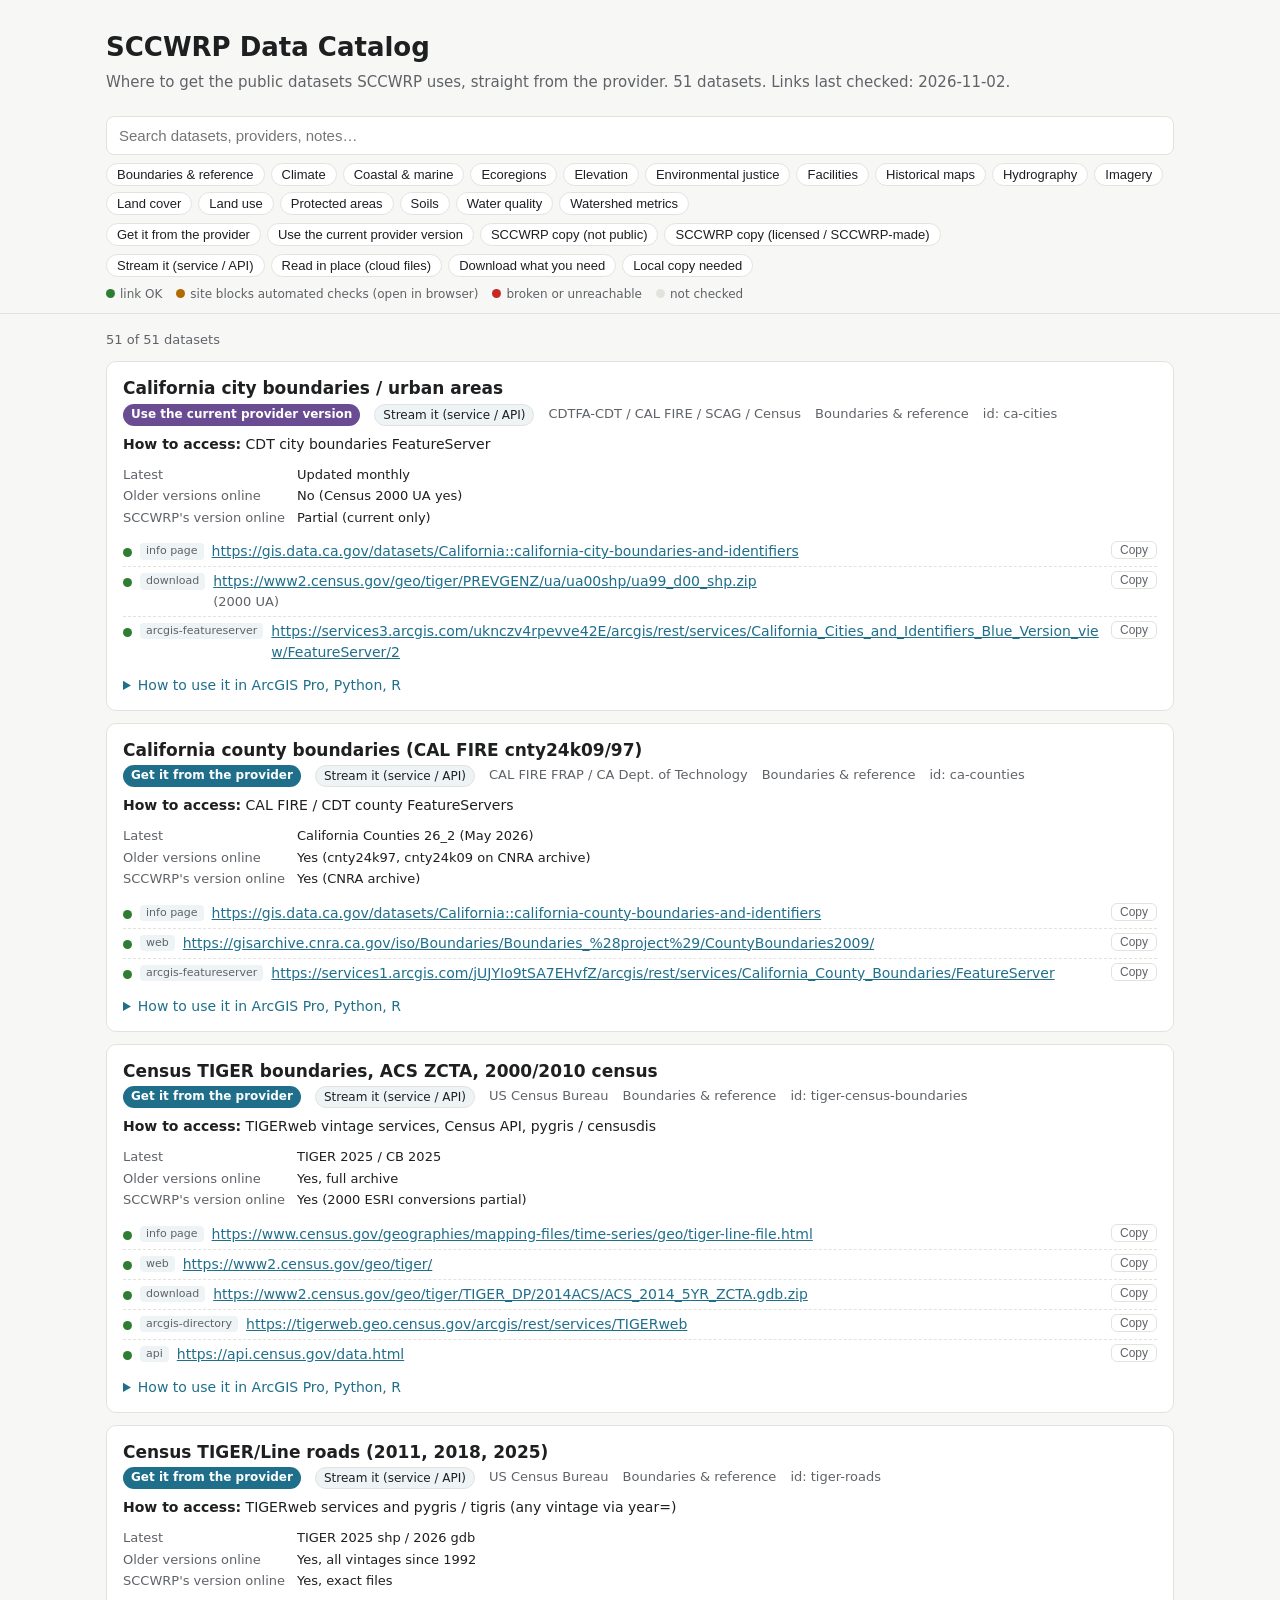
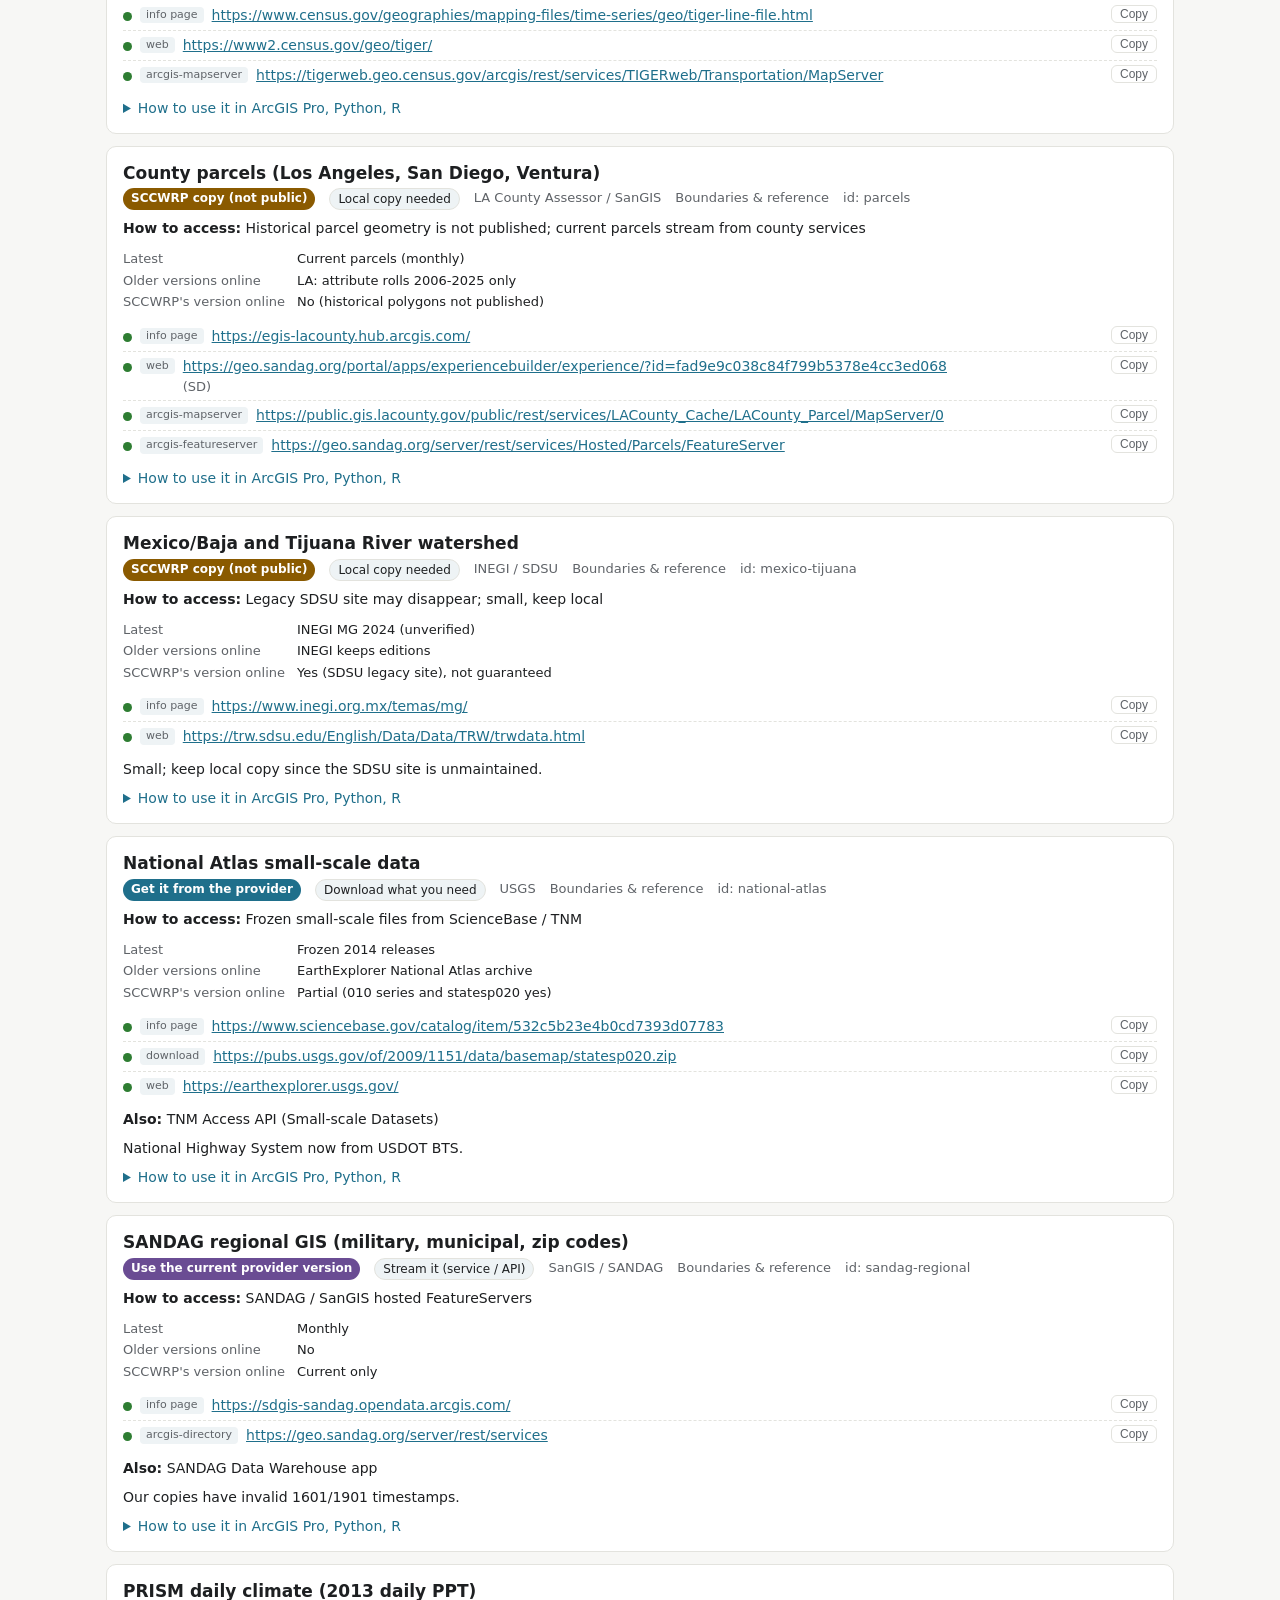
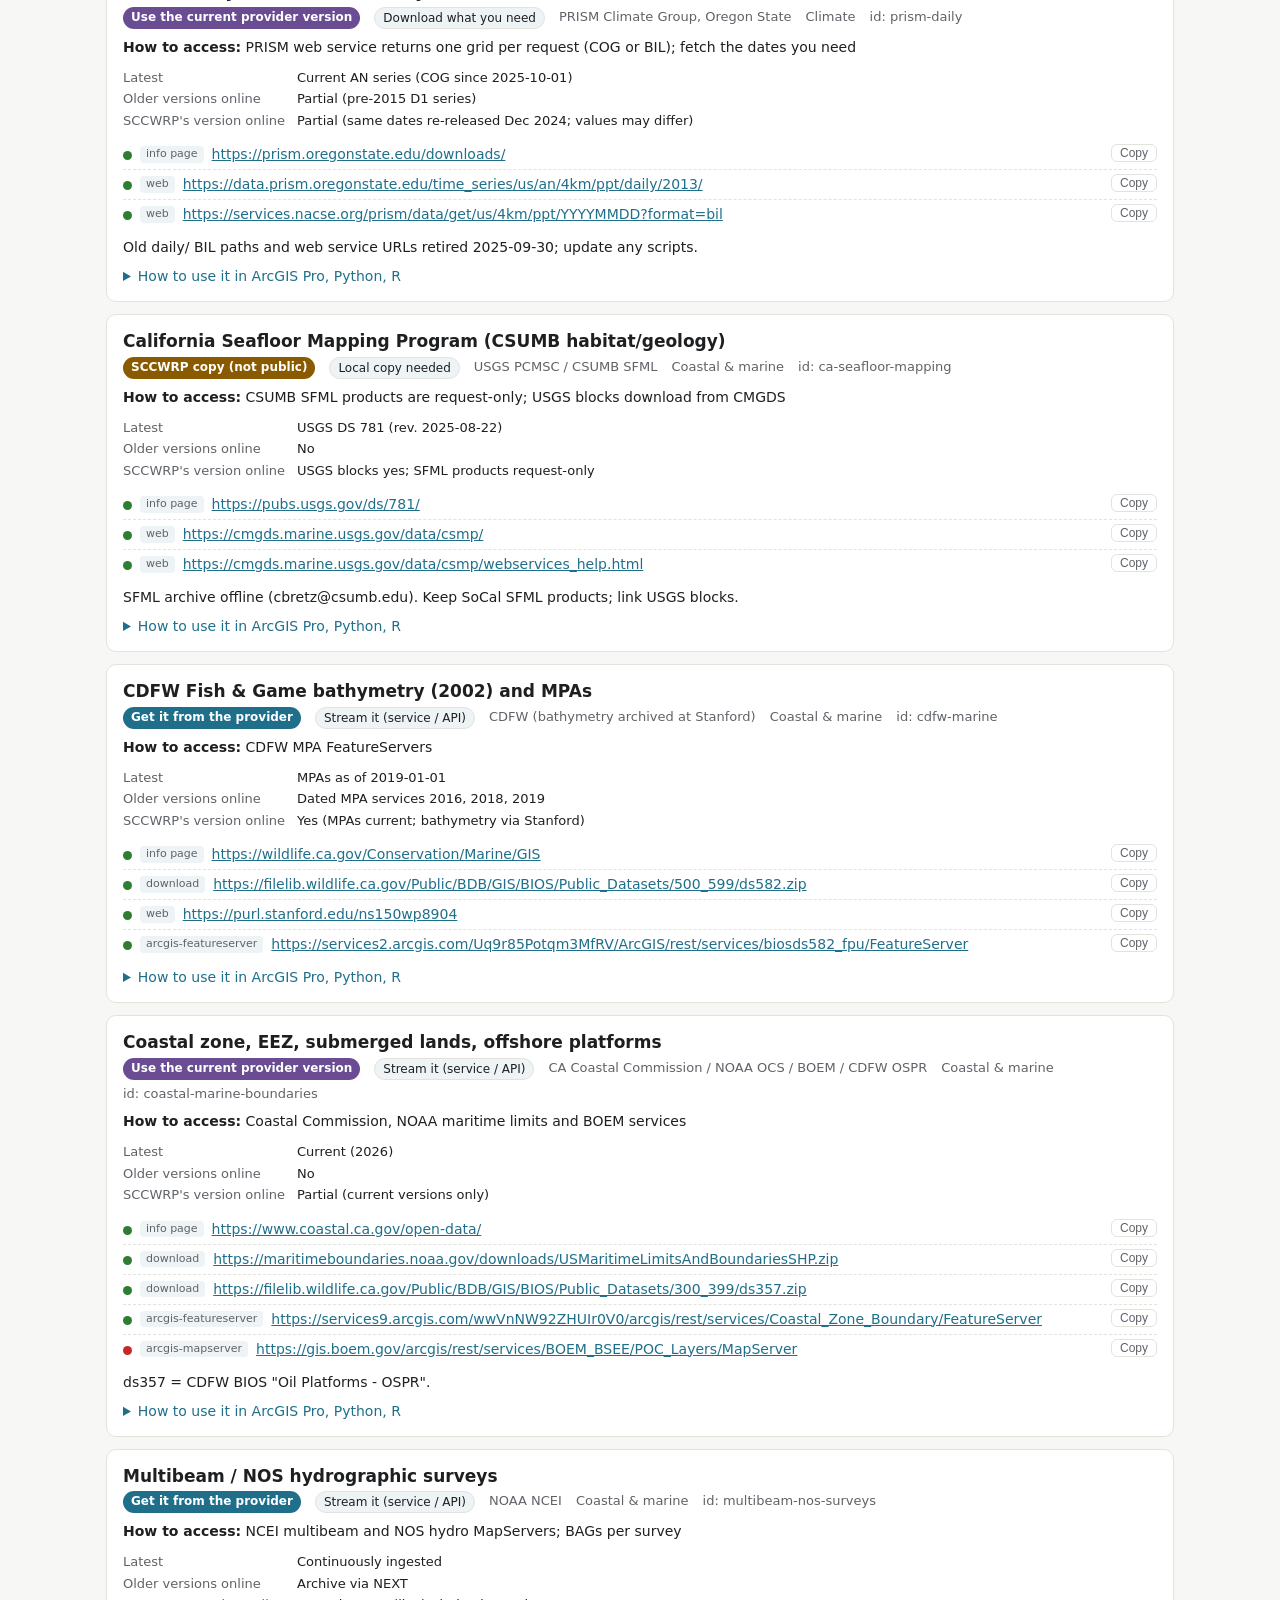
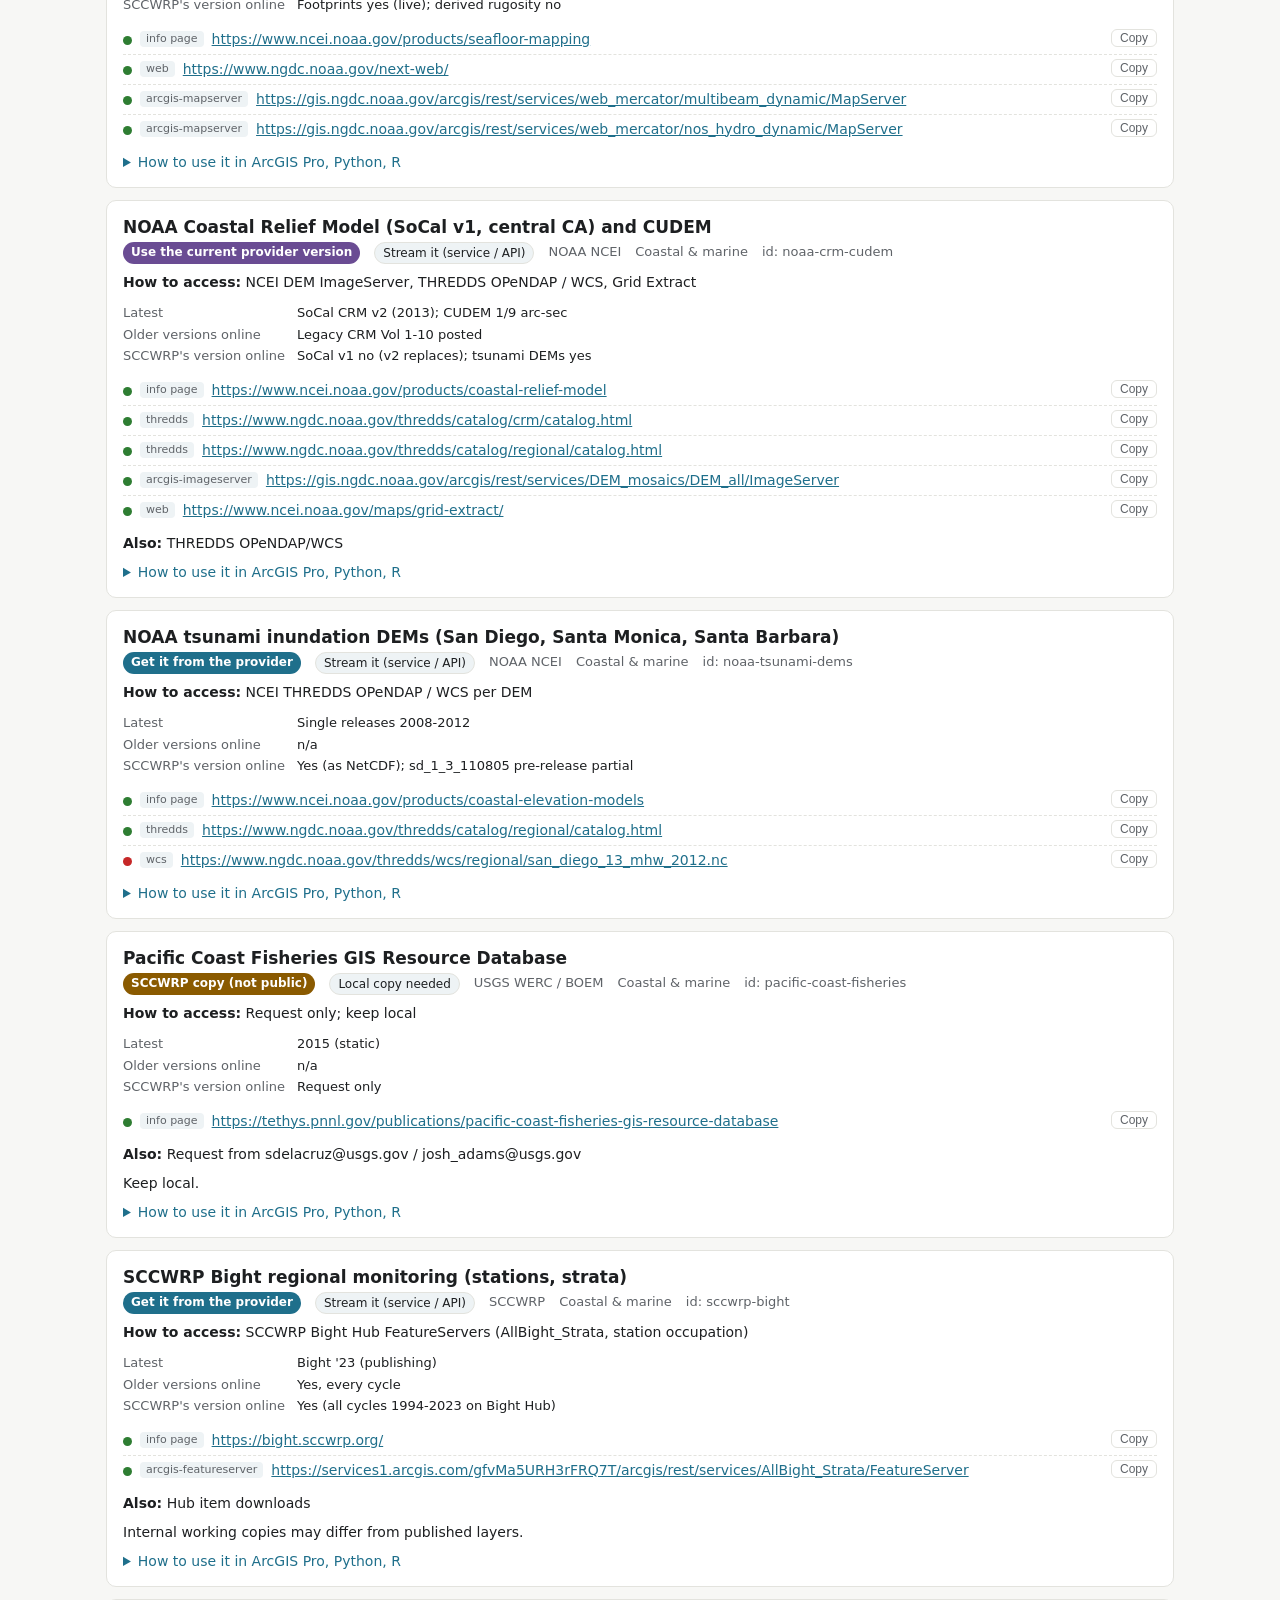
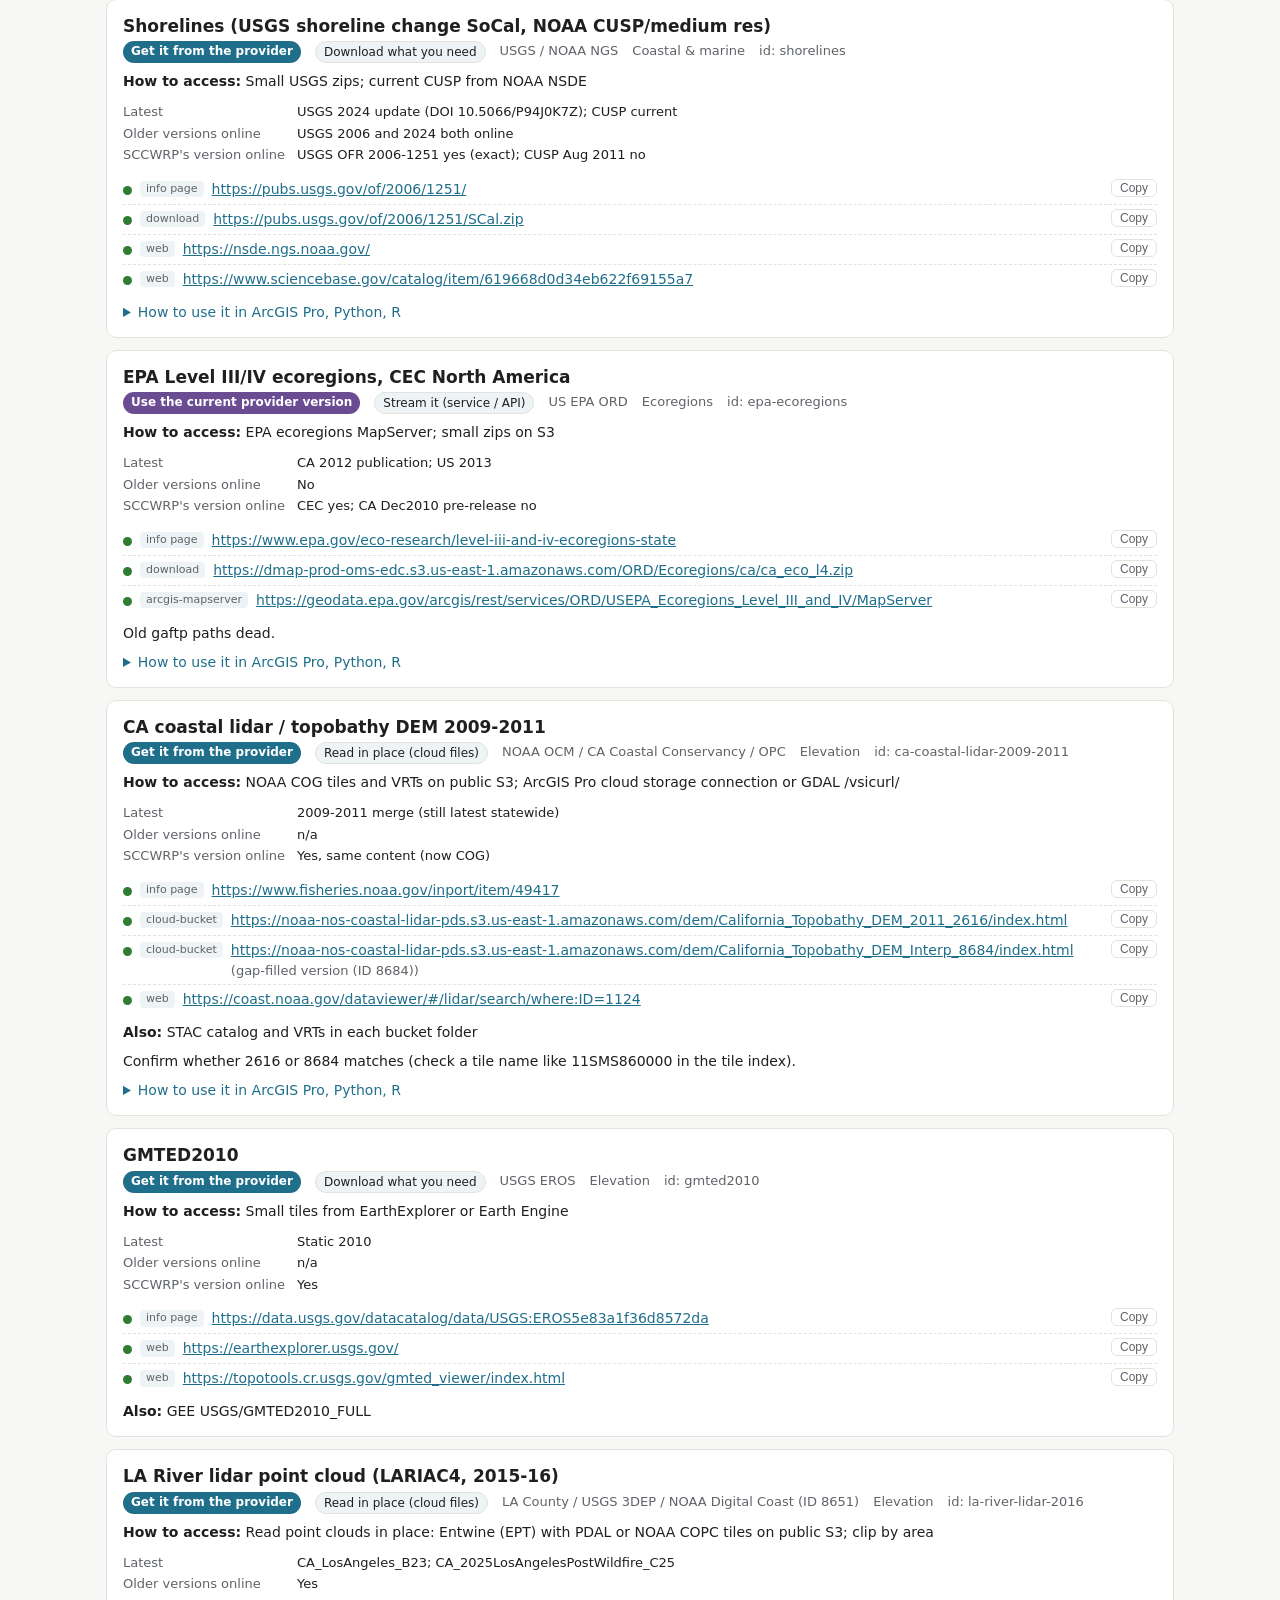
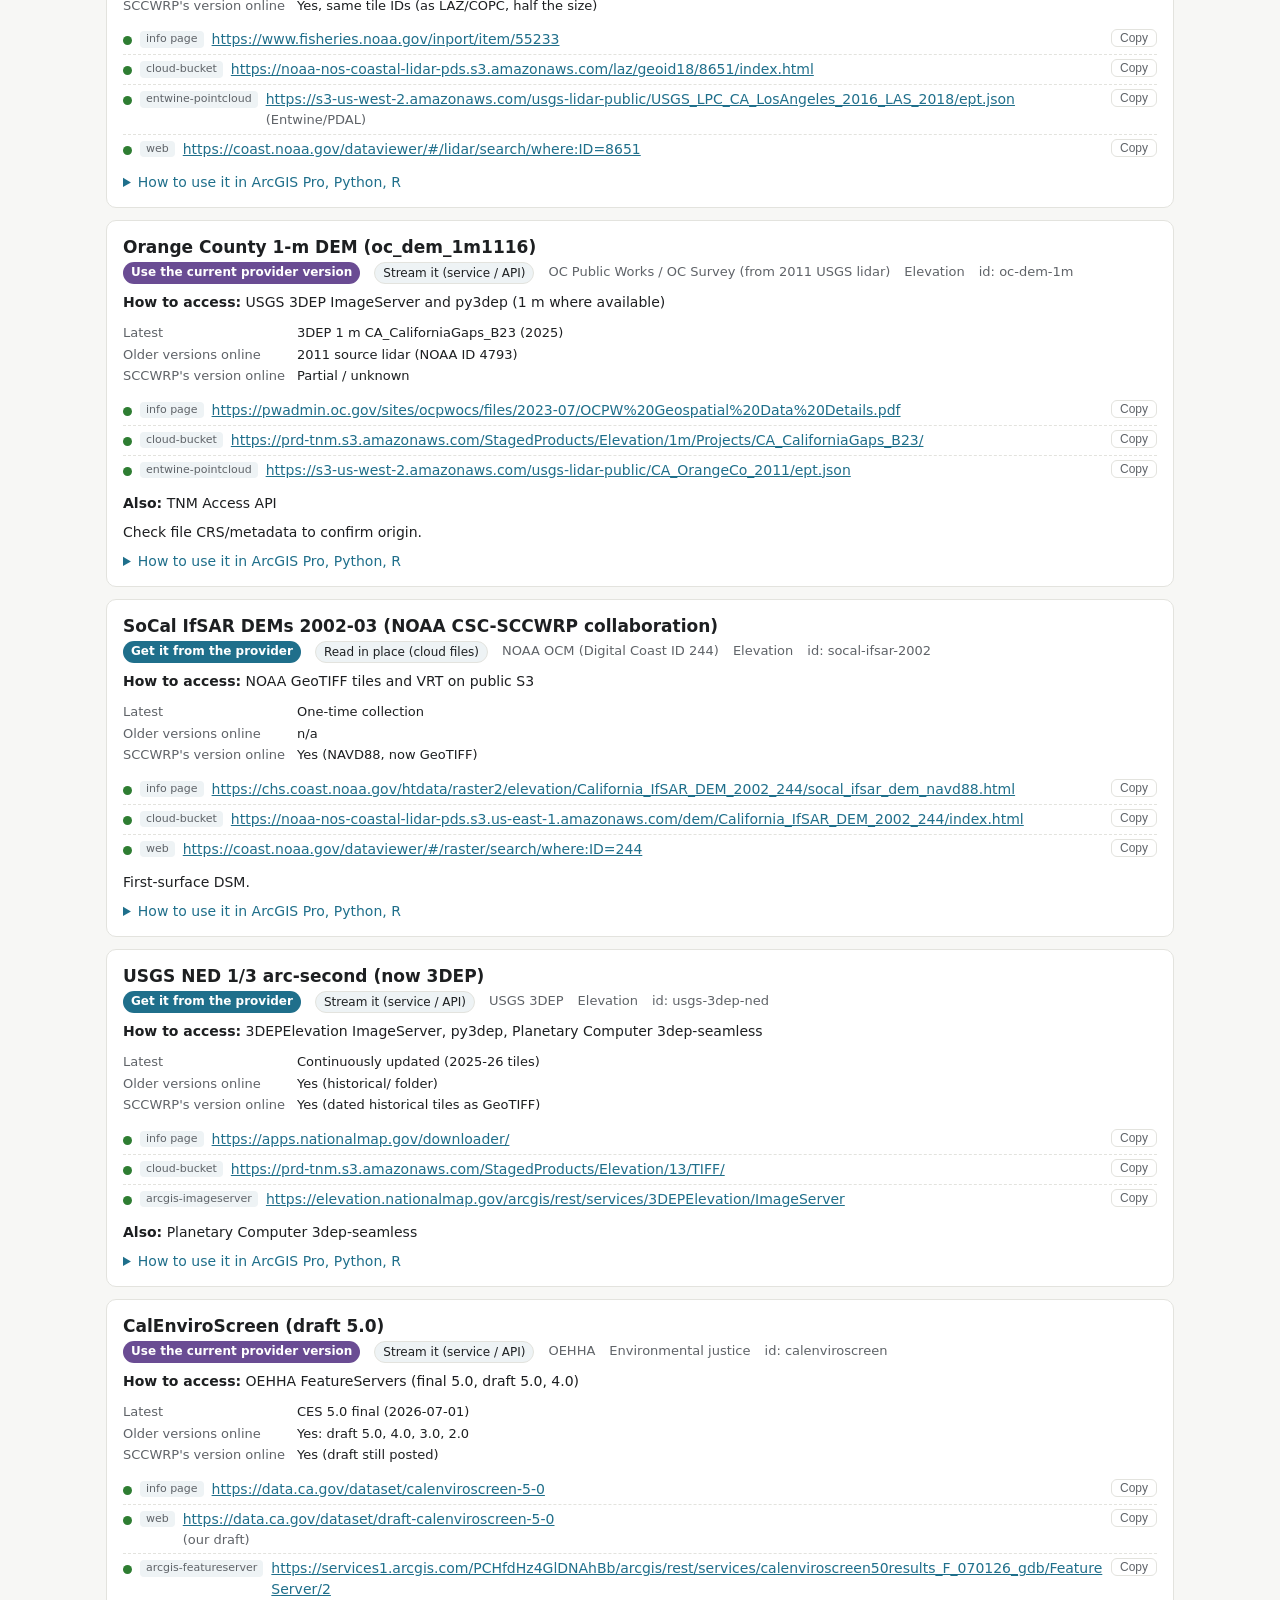
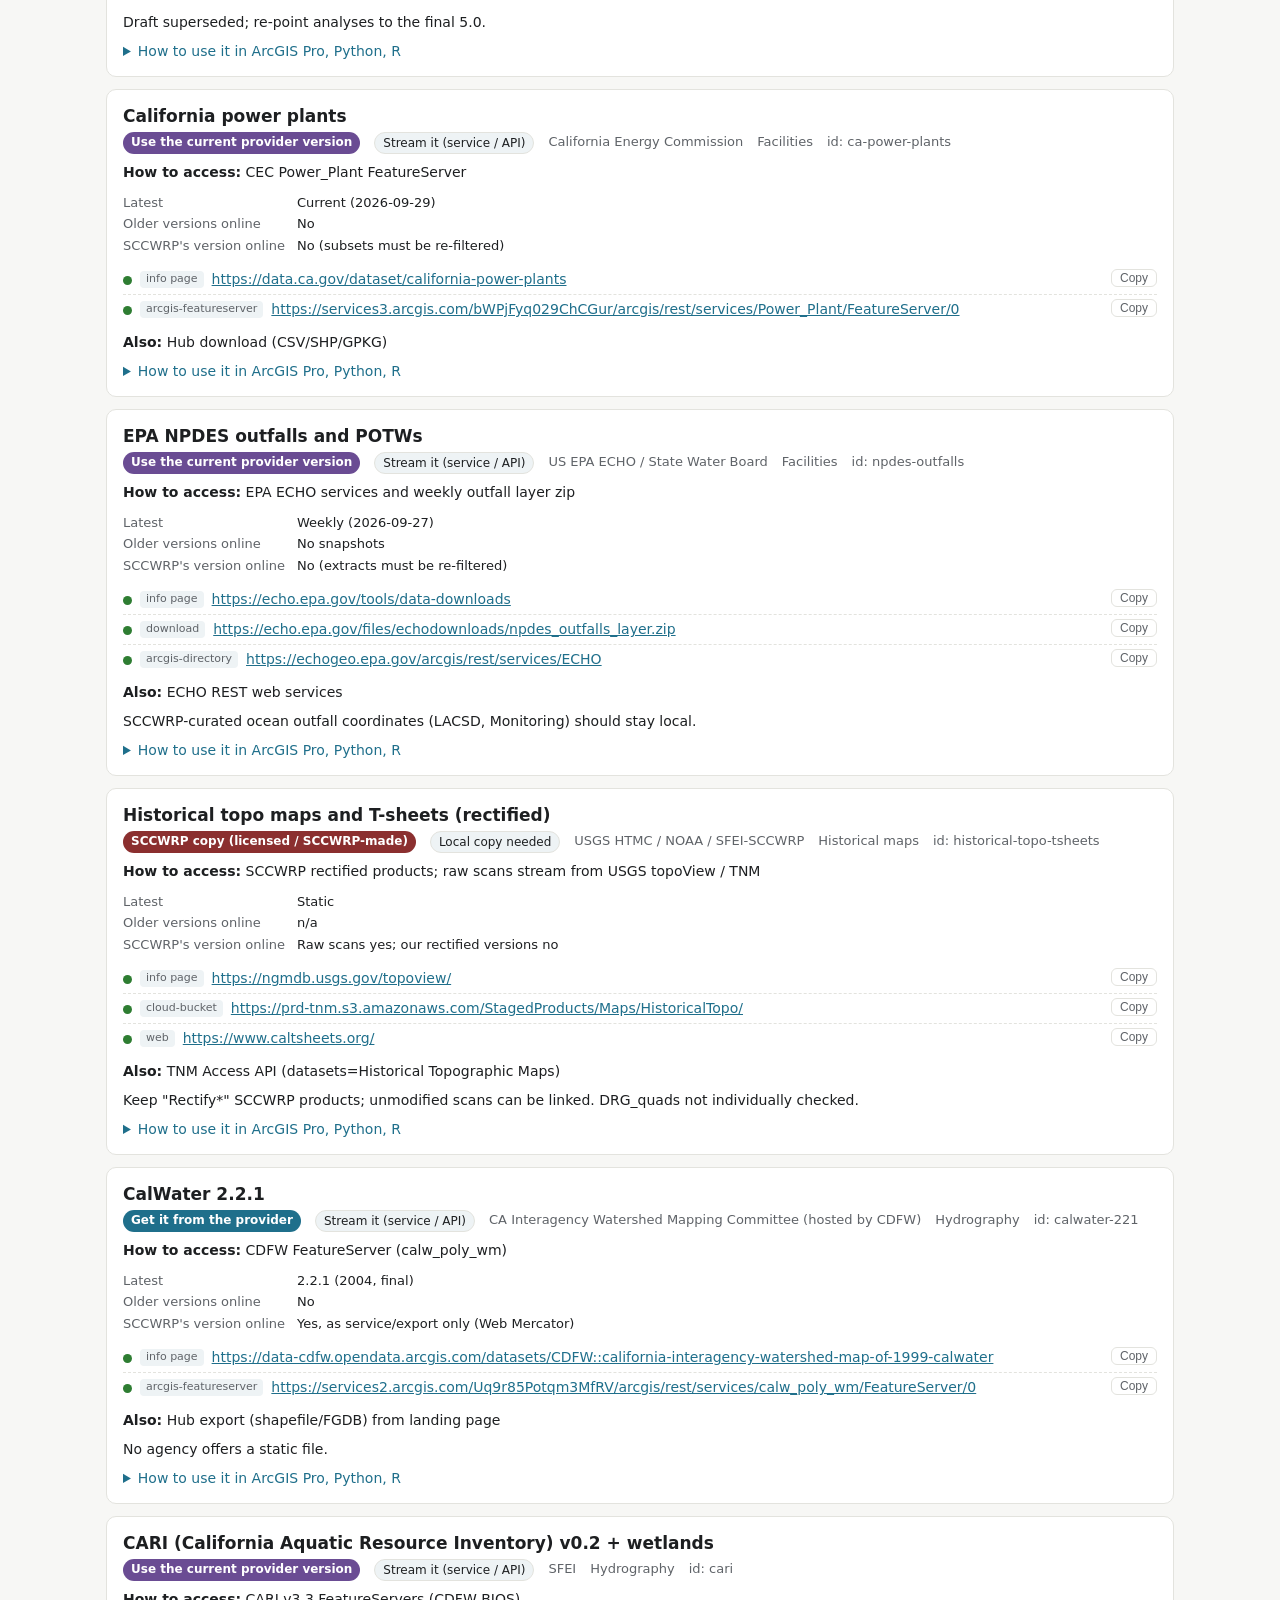
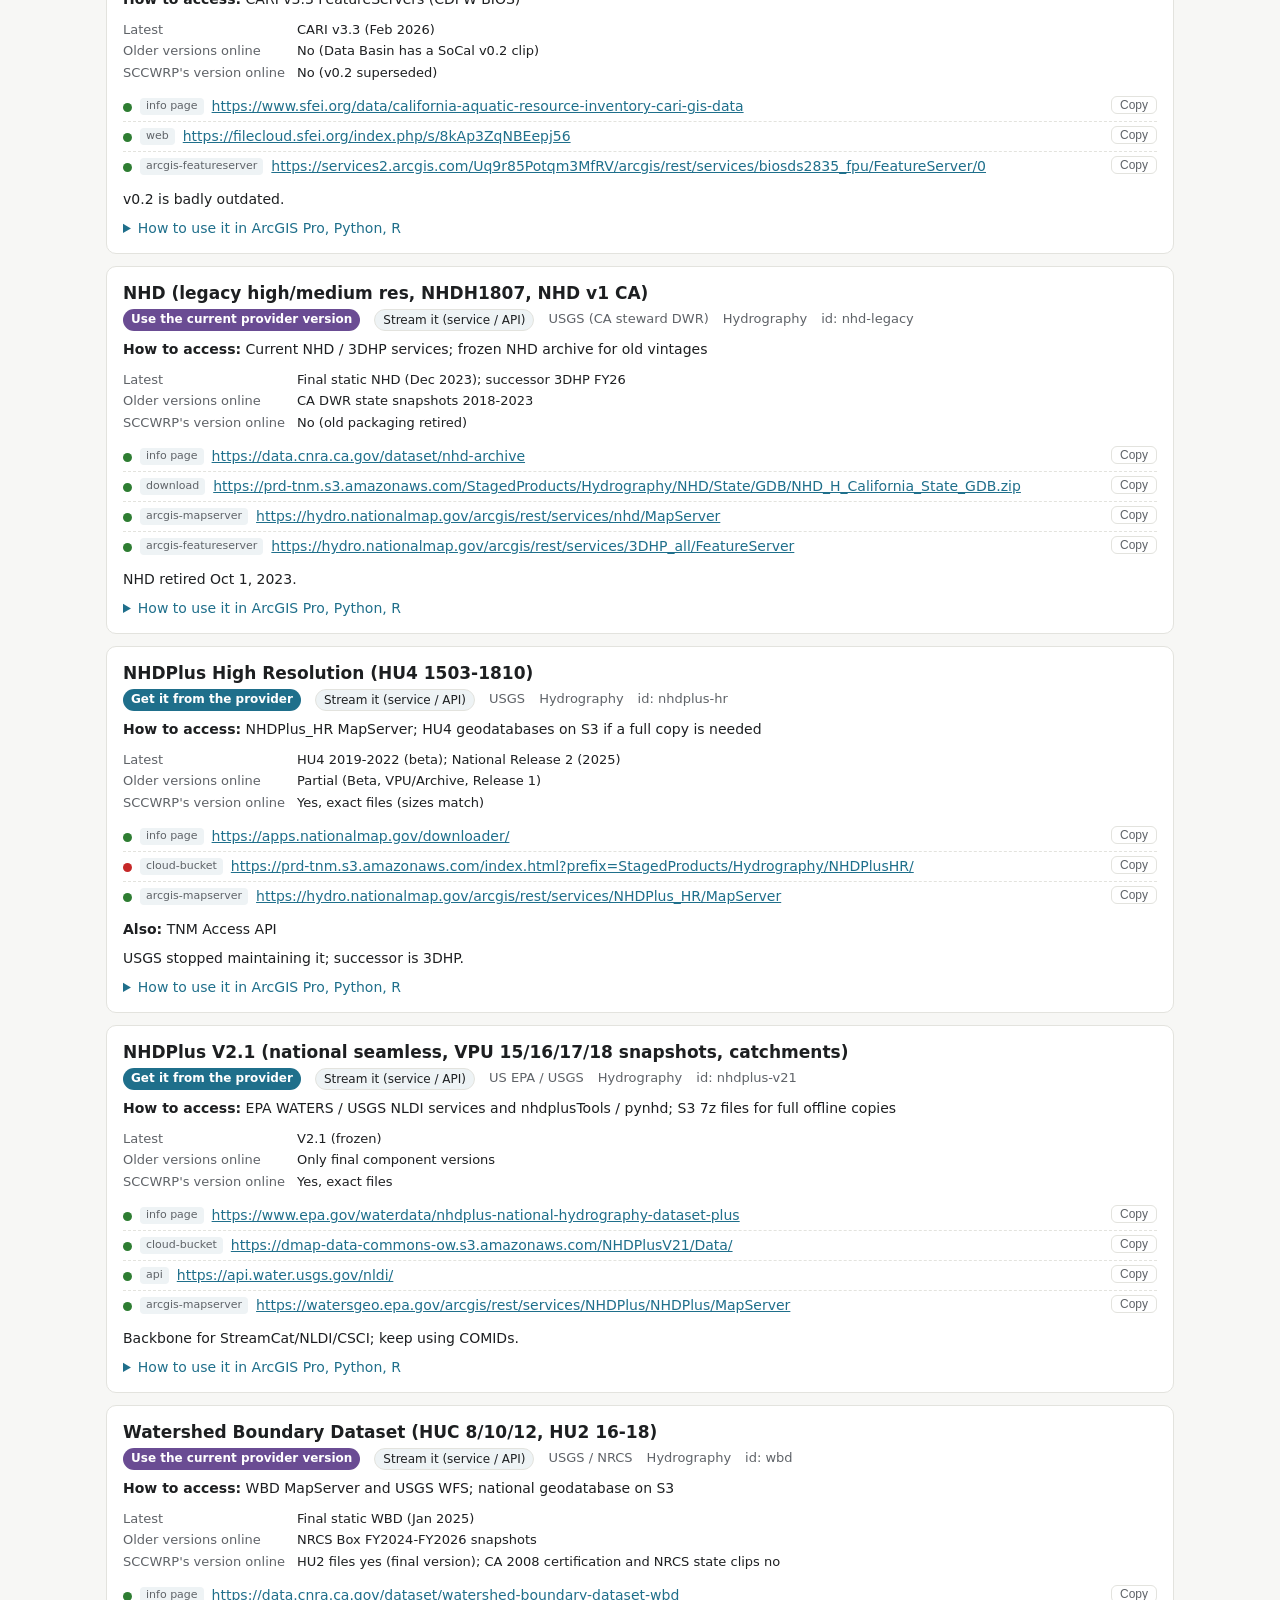
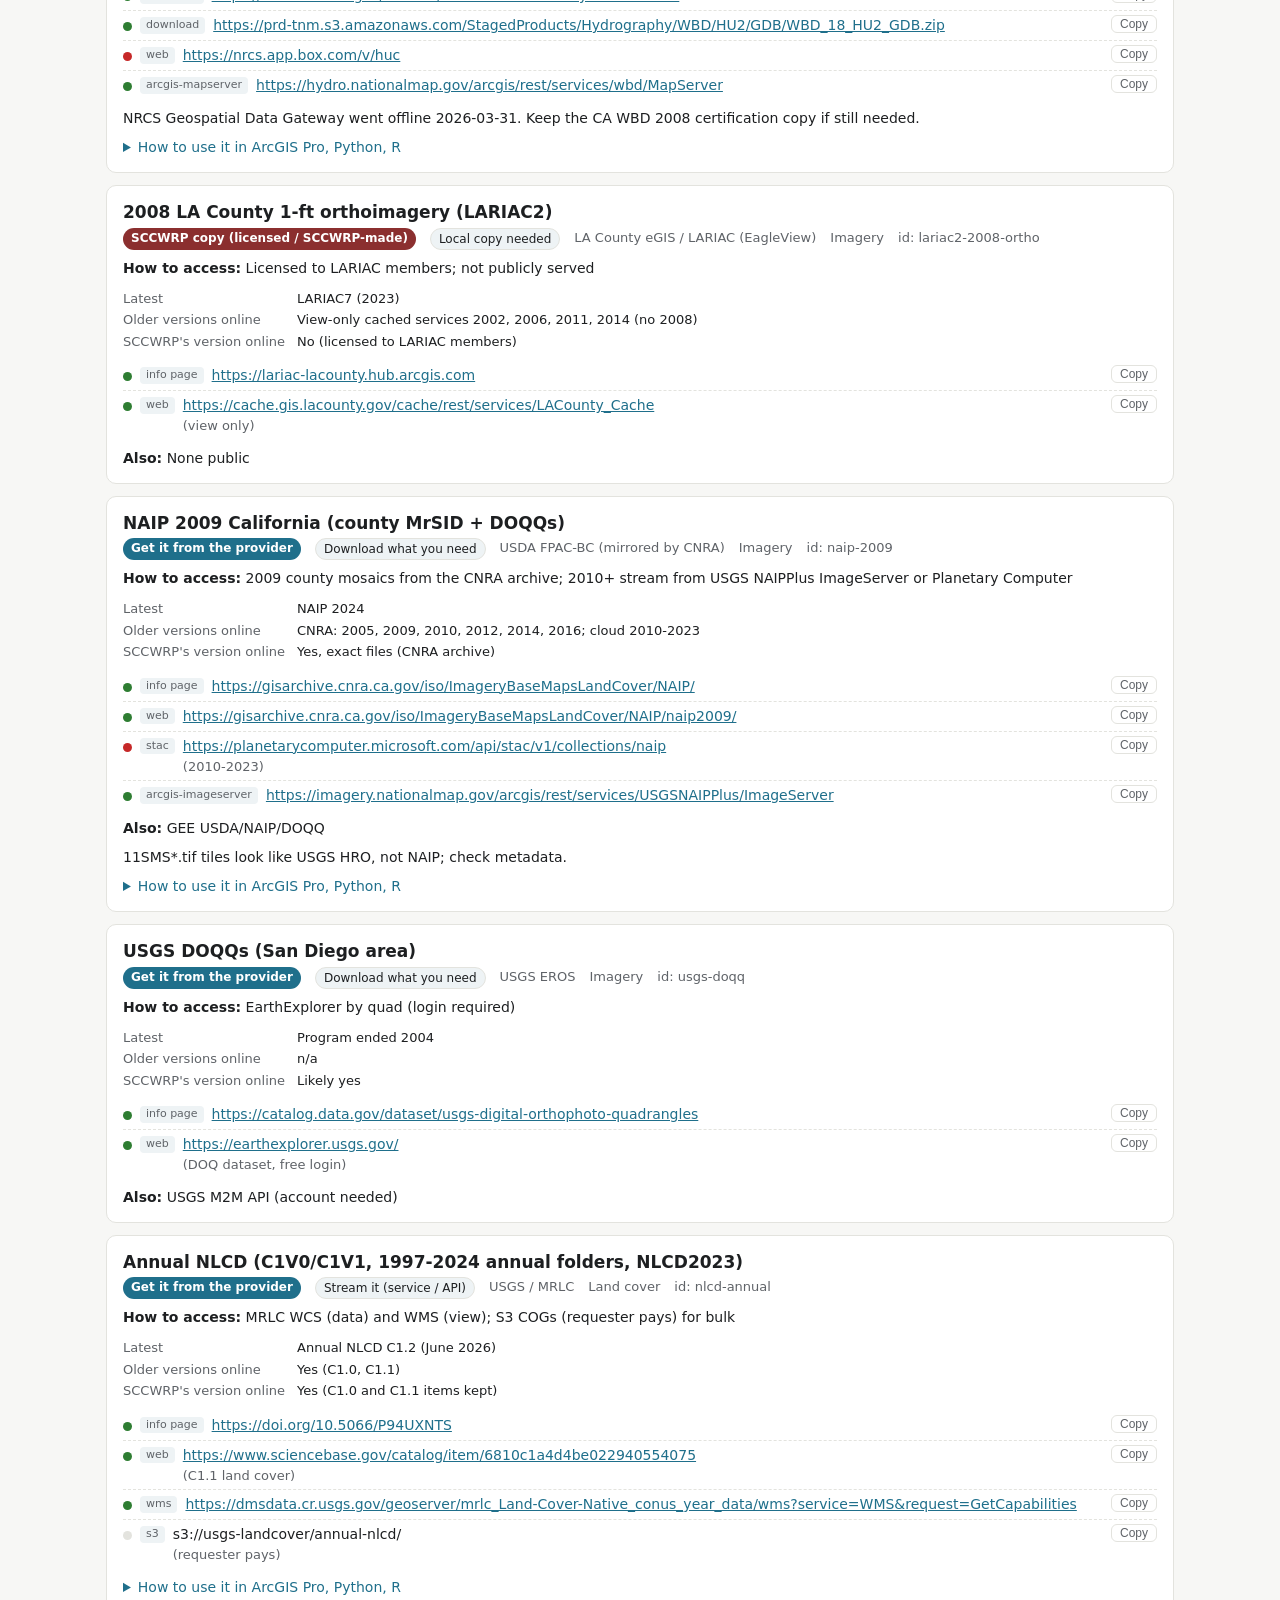
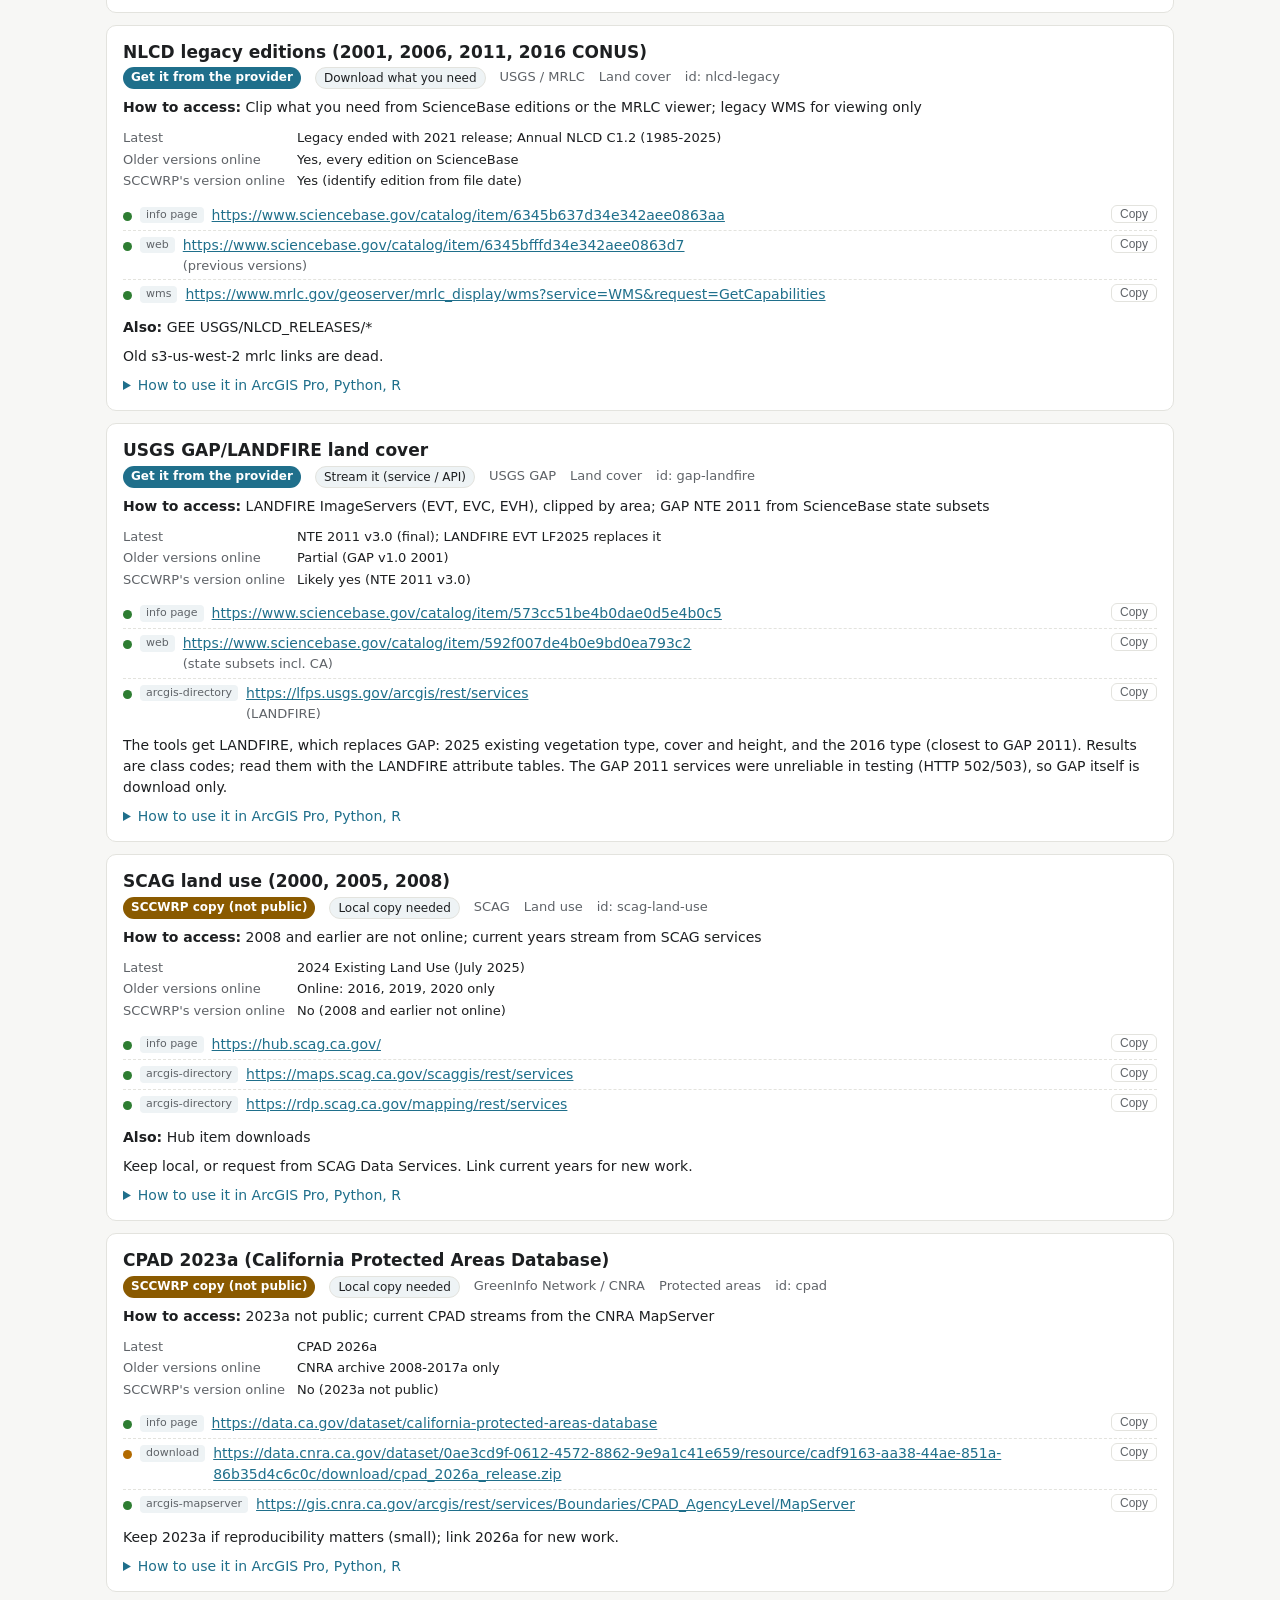
==== commit 5e3d3381: "Weekly link check 2026-11-02" ====
--- a/docs/index.html
+++ b/docs/index.html
@@ -65,7 +65,7 @@
 <body>
 <header>
   <h1>SCCWRP Data Catalog</h1>
-  <p class="sub">Where to get the public datasets SCCWRP uses, straight from the provider. 51 datasets. Links last checked: 2026-10-26.</p>
+  <p class="sub">Where to get the public datasets SCCWRP uses, straight from the provider. 51 datasets. Links last checked: 2026-11-02.</p>
 </header>
 <div class="controls"><div class="inner">
   <input type="search" id="q" placeholder="Search datasets, providers, notes…" aria-label="Search">
@@ -82,7 +82,7 @@
   <div id="list"></div>
 </main>
 <footer>Generated from the catalog JSON in this repository. To add or fix a dataset, edit its file in <code>catalog/datasets/</code>.</footer>
-<script id="data" type="application/json">{"datasets": [{"id": "ca-cities", "title": "California city boundaries / urban areas", "category": "Boundaries & reference", "provider": "CDTFA-CDT / CAL FIRE / SCAG / Census", "recommendation": "link-out-current", "versions": {"latest": "Updated monthly", "older_versions_online": "No (Census 2000 UA yes)", "sccwrp_version_online": "Partial (current only)"}, "links": [{"role": "landing", "type": "landing", "url": "https://gis.data.ca.gov/datasets/California::california-city-boundaries-and-identifiers"}, {"role": "download", "type": "download", "url": "https://www2.census.gov/geo/tiger/PREVGENZ/ua/ua00shp/ua99_d00_shp.zip", "label": "2000 UA"}, {"role": "access", "type": "arcgis-featureserver", "url": "https://services3.arcgis.com/uknczv4rpevve42E/arcgis/rest/services/California_Cities_and_Identifiers_Blue_Version_view/FeatureServer/2"}], "access": {"mode": "stream", "how": "CDT city boundaries FeatureServer"}, "fetch": {"default": "city-boundaries", "layers": {"city-boundaries": {"title": "Incorporated city boundaries, land only (CDTFA / CDT)", "handler": "arcgis-features", "url": "https://services3.arcgis.com/uknczv4rpevve42E/arcgis/rest/services/California_Cities_and_Identifiers_Blue_Version_view/FeatureServer/2", "where": "OFFSHORE IS NULL", "version": "Current (CDT, updated monthly)"}, "city-boundaries-with-water": {"title": "Incorporated city boundaries including bay and ocean portions (CDT \"blue\" version)", "handler": "arcgis-features", "url": "https://services3.arcgis.com/uknczv4rpevve42E/arcgis/rest/services/California_Cities_and_Identifiers_Blue_Version_view/FeatureServer/2", "version": "Current (CDT, updated monthly)"}, "urban-areas-2020": {"title": "Census 2020 urban areas", "handler": "arcgis-features", "url": "https://tigerweb.geo.census.gov/arcgis/rest/services/TIGERweb/tigerWMS_Current/MapServer/88", "version": "2020 Census"}}}, "packages": [], "other_access": [], "notes": "", "last_reviewed": "2026-09-29"}, {"id": "ca-counties", "title": "California county boundaries (CAL FIRE cnty24k09/97)", "category": "Boundaries & reference", "provider": "CAL FIRE FRAP / CA Dept. of Technology", "recommendation": "link-out", "versions": {"latest": "California Counties 26_2 (May 2026)", "older_versions_online": "Yes (cnty24k97, cnty24k09 on CNRA archive)", "sccwrp_version_online": "Yes (CNRA archive)"}, "links": [{"role": "landing", "type": "landing", "url": "https://gis.data.ca.gov/datasets/California::california-county-boundaries-and-identifiers"}, {"role": "download", "type": "web", "url": "https://gisarchive.cnra.ca.gov/iso/Boundaries/Boundaries_%28project%29/CountyBoundaries2009/"}, {"role": "access", "type": "arcgis-featureserver", "url": "https://services1.arcgis.com/jUJYIo9tSA7EHvfZ/arcgis/rest/services/California_County_Boundaries/FeatureServer"}], "access": {"mode": "stream", "how": "CAL FIRE / CDT county FeatureServers"}, "fetch": {"default": "counties", "layers": {"counties": {"title": "California county boundaries (current, CA Dept. of Technology)", "handler": "arcgis-features", "url": "https://services1.arcgis.com/jUJYIo9tSA7EHvfZ/arcgis/rest/services/California_County_Boundaries/FeatureServer/0", "version": "California Counties 26_2 (May 2026)"}, "cnty24k09": {"title": "CAL FIRE county boundaries cnty24k09 (1:24,000, 2009), polygons", "handler": "download", "url": "https://gisarchive.cnra.ca.gov/iso/Boundaries/Boundaries_%28project%29/CountyBoundaries2009/cnty24k09_1_shp.zip", "kind": "vector", "member": "cnty24k09_1_poly.shp", "version": "cnty24k09_1 (2009)"}}}, "packages": [], "other_access": [], "notes": "", "last_reviewed": "2026-09-29"}, {"id": "tiger-census-boundaries", "title": "Census TIGER boundaries, ACS ZCTA, 2000/2010 census", "category": "Boundaries & reference", "provider": "US Census Bureau", "recommendation": "link-out", "versions": {"latest": "TIGER 2025 / CB 2025", "older_versions_online": "Yes, full archive", "sccwrp_version_online": "Yes (2000 ESRI conversions partial)"}, "links": [{"role": "landing", "type": "landing", "url": "https://www.census.gov/geographies/mapping-files/time-series/geo/tiger-line-file.html"}, {"role": "download", "type": "web", "url": "https://www2.census.gov/geo/tiger/"}, {"role": "download", "type": "download", "url": "https://www2.census.gov/geo/tiger/TIGER_DP/2014ACS/ACS_2014_5YR_ZCTA.gdb.zip"}, {"role": "access", "type": "arcgis-directory", "url": "https://tigerweb.geo.census.gov/arcgis/rest/services/TIGERweb"}, {"role": "access", "type": "api", "url": "https://api.census.gov/data.html"}], "access": {"mode": "stream", "how": "TIGERweb vintage services, Census API, pygris / censusdis"}, "fetch": {"default": "tracts", "layers": {"tracts": {"title": "Census tracts", "handler": "arcgis-features", "url": "https://tigerweb.geo.census.gov/arcgis/rest/services/TIGERweb/tigerWMS_Current/MapServer/8", "version": "TIGERweb Current (January 1, 2026 vintage)"}, "block-groups": {"title": "Census block groups", "handler": "arcgis-features", "url": "https://tigerweb.geo.census.gov/arcgis/rest/services/TIGERweb/tigerWMS_Current/MapServer/10", "version": "TIGERweb Current (January 1, 2026 vintage)"}, "blocks-2020": {"title": "2020 Census blocks", "handler": "arcgis-features", "url": "https://tigerweb.geo.census.gov/arcgis/rest/services/TIGERweb/tigerWMS_Current/MapServer/12", "version": "2020 Census"}, "places": {"title": "Incorporated places (cities)", "handler": "arcgis-features", "url": "https://tigerweb.geo.census.gov/arcgis/rest/services/TIGERweb/tigerWMS_Current/MapServer/28", "version": "TIGERweb Current (January 1, 2026 vintage)"}, "cdps": {"title": "Census designated places (unincorporated communities)", "handler": "arcgis-features", "url": "https://tigerweb.geo.census.gov/arcgis/rest/services/TIGERweb/tigerWMS_Current/MapServer/30", "version": "TIGERweb Current (January 1, 2026 vintage)"}, "zctas": {"title": "2020 ZIP Code Tabulation Areas (ZCTAs)", "handler": "arcgis-features", "url": "https://tigerweb.geo.census.gov/arcgis/rest/services/TIGERweb/tigerWMS_Current/MapServer/2", "version": "2020 Census"}, "counties": {"title": "Counties", "handler": "arcgis-features", "url": "https://tigerweb.geo.census.gov/arcgis/rest/services/TIGERweb/tigerWMS_Current/MapServer/82", "version": "TIGERweb Current (January 1, 2026 vintage)"}}}, "packages": [{"language": "Python", "name": "censusdis"}, {"language": "Python", "name": "pygris"}], "other_access": [], "notes": "", "last_reviewed": "2026-09-29"}, {"id": "tiger-roads", "title": "Census TIGER/Line roads (2011, 2018, 2025)", "category": "Boundaries & reference", "provider": "US Census Bureau", "recommendation": "link-out", "versions": {"latest": "TIGER 2025 shp / 2026 gdb", "older_versions_online": "Yes, all vintages since 1992", "sccwrp_version_online": "Yes, exact files"}, "links": [{"role": "landing", "type": "landing", "url": "https://www.census.gov/geographies/mapping-files/time-series/geo/tiger-line-file.html"}, {"role": "download", "type": "web", "url": "https://www2.census.gov/geo/tiger/"}, {"role": "access", "type": "arcgis-mapserver", "url": "https://tigerweb.geo.census.gov/arcgis/rest/services/TIGERweb/Transportation/MapServer"}], "access": {"mode": "stream", "how": "TIGERweb services and pygris / tigris (any vintage via year=)"}, "fetch": {"default": "primary-roads", "layers": {"primary-roads": {"title": "Primary roads (interstates and other limited-access highways), TIGERweb current", "handler": "arcgis-features", "url": "https://tigerweb.geo.census.gov/arcgis/rest/services/TIGERweb/Transportation/MapServer/2", "version": "TIGERweb, January 1, 2026"}, "secondary-roads": {"title": "Secondary roads (US, state and county highways), TIGERweb current", "handler": "arcgis-features", "url": "https://tigerweb.geo.census.gov/arcgis/rest/services/TIGERweb/Transportation/MapServer/6", "version": "TIGERweb, January 1, 2026"}, "local-roads": {"title": "Local roads (neighbourhood streets, rural roads, ramps and other minor roads), TIGERweb current", "handler": "arcgis-features", "url": "https://tigerweb.geo.census.gov/arcgis/rest/services/TIGERweb/Transportation/MapServer/8", "version": "TIGERweb, January 1, 2026"}, "railroads": {"title": "Railroads, TIGERweb current", "handler": "arcgis-features", "url": "https://tigerweb.geo.census.gov/arcgis/rest/services/TIGERweb/Transportation/MapServer/9", "version": "TIGERweb, January 1, 2026"}, "prisec-roads-by-year": {"title": "Primary and secondary roads for California, TIGER/Line shapefile of a chosen vintage", "handler": "download-template", "url_template": "https://www2.census.gov/geo/tiger/TIGER{year}/PRISECROADS/tl_{year}_06_prisecroads.zip", "iterate": "year", "kind": "vector", "member": "tl_*_06_prisecroads.shp", "version": "TIGER/Line (vintage from the year parameter)", "params": {"year": {"type": "list", "default": ["2025"], "description": "TIGER/Line vintage(s), 2011 or later, e.g. 2011,2018,2025"}}}}}, "packages": [{"language": "Python", "name": "pygris"}, {"language": "R", "name": "tigris"}], "other_access": [], "notes": "", "last_reviewed": "2026-09-29"}, {"id": "parcels", "title": "County parcels (Los Angeles, San Diego, Ventura)", "category": "Boundaries & reference", "provider": "LA County Assessor / SanGIS", "recommendation": "keep-local", "versions": {"latest": "Current parcels (monthly)", "older_versions_online": "LA: attribute rolls 2006-2025 only", "sccwrp_version_online": "No (historical polygons not published)"}, "links": [{"role": "landing", "type": "landing", "url": "https://egis-lacounty.hub.arcgis.com/"}, {"role": "download", "type": "web", "url": "https://geo.sandag.org/portal/apps/experiencebuilder/experience/?id=fad9e9c038c84f799b5378e4cc3ed068", "label": "SD"}, {"role": "access", "type": "arcgis-mapserver", "url": "https://public.gis.lacounty.gov/public/rest/services/LACounty_Cache/LACounty_Parcel/MapServer/0"}, {"role": "access", "type": "arcgis-featureserver", "url": "https://geo.sandag.org/server/rest/services/Hosted/Parcels/FeatureServer"}], "access": {"mode": "keep-local", "how": "Historical parcel geometry is not published; current parcels stream from county services"}, "fetch": {"default": "current-los-angeles", "layers": {"current-los-angeles": {"title": "Los Angeles County parcels (current, Assessor)", "handler": "arcgis-features", "url": "https://public.gis.lacounty.gov/public/rest/services/LACounty_Cache/LACounty_Parcel/MapServer/0", "version": "LA County Assessor parcels (current)"}, "current-san-diego": {"title": "San Diego County parcels (current, SANDAG / SanGIS)", "handler": "arcgis-features", "url": "https://geo.sandag.org/server/rest/services/Hosted/Parcels/FeatureServer/0", "version": "SANDAG / SanGIS parcels (current)"}, "current-ventura": {"title": "Ventura County parcels (current, County of Ventura)", "handler": "arcgis-features", "url": "https://services2.arcgis.com/XJ5Tb7dTYtAMoyYT/arcgis/rest/services/Parcels_Quarterly/FeatureServer/0", "version": "Ventura County parcels (current)"}, "ventura-2016": {"title": "Ventura County parcels, March 2016", "handler": "local", "holding": "parcels/ventura-2016", "kind": "vector", "version": "Ventura County parcels, March 2016"}}}, "packages": [], "other_access": [], "notes": "", "last_reviewed": "2026-09-29"}, {"id": "mexico-tijuana", "title": "Mexico/Baja and Tijuana River watershed", "category": "Boundaries & reference", "provider": "INEGI / SDSU", "recommendation": "keep-local", "versions": {"latest": "INEGI MG 2024 (unverified)", "older_versions_online": "INEGI keeps editions", "sccwrp_version_online": "Yes (SDSU legacy site), not guaranteed"}, "links": [{"role": "landing", "type": "landing", "url": "https://www.inegi.org.mx/temas/mg/"}, {"role": "download", "type": "web", "url": "https://trw.sdsu.edu/English/Data/Data/TRW/trwdata.html"}], "access": {"mode": "keep-local", "how": "Legacy SDSU site may disappear; small, keep local"}, "fetch": {"default": "tijuana-watershed", "layers": {"tijuana-watershed": {"title": "Tijuana River watershed boundary (US and Mexico)", "handler": "local", "holding": "mexico-tijuana/tijuana-watershed", "kind": "vector", "version": "SDSU Tijuana River watershed GIS (legacy)"}, "mexico-states": {"title": "Mexican states (with 1990 census attributes)", "handler": "local", "holding": "mexico-tijuana/mexico-states", "kind": "vector", "version": "Legacy SCCWRP copy (1990s)"}, "shoreline": {"title": "Mexico and Central America land and islands (World Vector Shoreline)", "handler": "local", "holding": "mexico-tijuana/shoreline", "kind": "vector", "version": "World Vector Shoreline (legacy copy)"}}}, "packages": [], "other_access": [], "notes": "Small; keep local copy since the SDSU site is unmaintained.", "last_reviewed": "2026-09-29"}, {"id": "national-atlas", "title": "National Atlas small-scale data", "category": "Boundaries & reference", "provider": "USGS", "recommendation": "link-out", "versions": {"latest": "Frozen 2014 releases", "older_versions_online": "EarthExplorer National Atlas archive", "sccwrp_version_online": "Partial (010 series and statesp020 yes)"}, "links": [{"role": "landing", "type": "landing", "url": "https://www.sciencebase.gov/catalog/item/532c5b23e4b0cd7393d07783"}, {"role": "download", "type": "download", "url": "https://pubs.usgs.gov/of/2009/1151/data/basemap/statesp020.zip"}, {"role": "download", "type": "web", "url": "https://earthexplorer.usgs.gov/"}], "access": {"mode": "download-on-demand", "how": "Frozen small-scale files from ScienceBase / TNM"}, "fetch": {"layers": {"states-2m": {"title": "State boundaries, 1:2,000,000 (National Atlas statesp020)", "handler": "download", "url": "https://pubs.usgs.gov/of/2009/1151/data/basemap/statesp020.zip", "kind": "vector", "member": "statesp020.shp", "version": "National Atlas statesp020 (frozen)"}}}, "packages": [], "other_access": ["TNM Access API (Small-scale Datasets)"], "notes": "National Highway System now from USDOT BTS.", "last_reviewed": "2026-09-29"}, {"id": "sandag-regional", "title": "SANDAG regional GIS (military, municipal, zip codes)", "category": "Boundaries & reference", "provider": "SanGIS / SANDAG", "recommendation": "link-out-current", "versions": {"latest": "Monthly", "older_versions_online": "No", "sccwrp_version_online": "Current only"}, "links": [{"role": "landing", "type": "landing", "url": "https://sdgis-sandag.opendata.arcgis.com/"}, {"role": "access", "type": "arcgis-directory", "url": "https://geo.sandag.org/server/rest/services"}], "access": {"mode": "stream", "how": "SANDAG / SanGIS hosted FeatureServers"}, "fetch": {"default": "municipal-boundaries", "layers": {"municipal-boundaries": {"title": "Municipal (city) boundaries, San Diego County", "handler": "arcgis-features", "url": "https://geo.sandag.org/server/rest/services/Hosted/Municipal_Boundaries/FeatureServer/0", "version": "Current (SanGIS/SANDAG)"}, "military-facilities": {"title": "Military-owned and leased lands", "handler": "arcgis-features", "url": "https://geo.sandag.org/server/rest/services/Hosted/Military_Facilities/FeatureServer/0", "version": "Current (SanGIS/SANDAG)"}, "zip-codes": {"title": "ZIP Code areas (approximate, SanGIS)", "handler": "arcgis-features", "url": "https://geo.sandag.org/server/rest/services/Hosted/Zipcodes/FeatureServer/0", "version": "Current (SanGIS/SANDAG)"}, "hydrologic-basins": {"title": "Hydrologic basins (Calwater 2.2.1 HU/HA/HSA)", "handler": "arcgis-features", "url": "https://geo.sandag.org/server/rest/services/Hosted/Hydrological_Basins/FeatureServer/0", "version": "Calwater 2.2.1 (2004)"}, "land-use-2025": {"title": "Existing land use, 2025 inventory", "handler": "arcgis-features", "url": "https://geo.sandag.org/server/rest/services/Hosted/Land_Use_2025/FeatureServer/0", "version": "SANDAG land use inventory 2025"}, "storm-drains": {"title": "Storm drain conveyances, City of San Diego", "handler": "arcgis-features", "url": "https://geo.sandag.org/server/rest/services/Hosted/Drain_Conveyance/FeatureServer/0", "version": "Current (City of San Diego Stormwater)"}}}, "packages": [], "other_access": ["SANDAG Data Warehouse app"], "notes": "Our copies have invalid 1601/1901 timestamps.", "last_reviewed": "2026-09-29"}, {"id": "prism-daily", "title": "PRISM daily climate (2013 daily PPT)", "category": "Climate", "provider": "PRISM Climate Group, Oregon State", "recommendation": "link-out-current", "versions": {"latest": "Current AN series (COG since 2025-10-01)", "older_versions_online": "Partial (pre-2015 D1 series)", "sccwrp_version_online": "Partial (same dates re-released Dec 2024; values may differ)"}, "links": [{"role": "landing", "type": "landing", "url": "https://prism.oregonstate.edu/downloads/"}, {"role": "download", "type": "web", "url": "https://data.prism.oregonstate.edu/time_series/us/an/4km/ppt/daily/2013/"}, {"role": "access", "type": "web", "url": "https://services.nacse.org/prism/data/get/us/4km/ppt/YYYYMMDD?format=bil"}], "access": {"mode": "download-on-demand", "how": "PRISM web service returns one grid per request (COG or BIL); fetch the dates you need"}, "fetch": {"layers": {"daily": {"title": "PRISM daily 4 km grids (one file per date)", "handler": "download-template", "url_template": "https://services.nacse.org/prism/data/get/us/4km/{element}/{date:%Y%m%d}", "iterate": "date", "kind": "raster", "member": "*.tif", "min_interval_s": 2, "resampling": "bilinear", "params": {"date": {"type": "dates", "min": "1981-01-01", "required": true, "max_count": 31, "description": "YYYY-MM-DD, or start/end for a range (up to 31 days)"}, "element": {"type": "choice", "choices": ["ppt", "tmin", "tmax", "tmean", "tdmean", "vpdmin", "vpdmax"], "default": "ppt", "description": "Climate variable"}}}}}, "packages": [], "other_access": [], "notes": "Old daily/ BIL paths and web service URLs retired 2025-09-30; update any scripts.", "last_reviewed": "2026-09-29"}, {"id": "ca-seafloor-mapping", "title": "California Seafloor Mapping Program (CSUMB habitat/geology)", "category": "Coastal & marine", "provider": "USGS PCMSC / CSUMB SFML", "recommendation": "keep-local", "versions": {"latest": "USGS DS 781 (rev. 2025-08-22)", "older_versions_online": "No", "sccwrp_version_online": "USGS blocks yes; SFML products request-only"}, "links": [{"role": "landing", "type": "landing", "url": "https://pubs.usgs.gov/ds/781/"}, {"role": "download", "type": "web", "url": "https://cmgds.marine.usgs.gov/data/csmp/"}, {"role": "access", "type": "web", "url": "https://cmgds.marine.usgs.gov/data/csmp/webservices_help.html"}], "access": {"mode": "keep-local", "how": "CSUMB SFML products are request-only; USGS blocks download from CMGDS"}, "fetch": {"layers": {"la-jolla-bathymetry": {"title": "La Jolla 2 m multibeam bathymetry (CSUMB SFML)", "handler": "local", "holding": "ca-seafloor-mapping/la-jolla-bathymetry", "kind": "raster", "resampling": "bilinear"}}}, "packages": [], "other_access": [], "notes": "SFML archive offline (cbretz@csumb.edu). Keep SoCal SFML products; link USGS blocks.", "last_reviewed": "2026-09-29"}, {"id": "cdfw-marine", "title": "CDFW Fish & Game bathymetry (2002) and MPAs", "category": "Coastal & marine", "provider": "CDFW (bathymetry archived at Stanford)", "recommendation": "link-out", "versions": {"latest": "MPAs as of 2019-01-01", "older_versions_online": "Dated MPA services 2016, 2018, 2019", "sccwrp_version_online": "Yes (MPAs current; bathymetry via Stanford)"}, "links": [{"role": "landing", "type": "landing", "url": "https://wildlife.ca.gov/Conservation/Marine/GIS"}, {"role": "download", "type": "download", "url": "https://filelib.wildlife.ca.gov/Public/BDB/GIS/BIOS/Public_Datasets/500_599/ds582.zip"}, {"role": "download", "type": "web", "url": "https://purl.stanford.edu/ns150wp8904"}, {"role": "access", "type": "arcgis-featureserver", "url": "https://services2.arcgis.com/Uq9r85Potqm3MfRV/ArcGIS/rest/services/biosds582_fpu/FeatureServer"}], "access": {"mode": "stream", "how": "CDFW MPA FeatureServers"}, "fetch": {"default": "mpas", "layers": {"mpas": {"title": "Marine Protected Areas", "handler": "arcgis-features", "url": "https://services2.arcgis.com/Uq9r85Potqm3MfRV/arcgis/rest/services/biosds582_fpu/FeatureServer/0", "stage": {"source": "provider", "extent": "ocean"}}, "bathymetry-200m": {"title": "Statewide bathymetry, 200 m (CDFW 2002)", "handler": "local", "holding": "cdfw-marine/bathymetry-200m", "kind": "raster", "resampling": "bilinear", "version": "CDFW bd200m_v2 (2002)", "stage": {"source": "local", "holding": "cdfw-marine/bathymetry-200m", "extent": "ocean"}}}}, "packages": [], "other_access": [], "notes": "", "last_reviewed": "2026-09-29"}, {"id": "coastal-marine-boundaries", "title": "Coastal zone, EEZ, submerged lands, offshore platforms", "category": "Coastal & marine", "provider": "CA Coastal Commission / NOAA OCS / BOEM / CDFW OSPR", "recommendation": "link-out-current", "versions": {"latest": "Current (2026)", "older_versions_online": "No", "sccwrp_version_online": "Partial (current versions only)"}, "links": [{"role": "landing", "type": "landing", "url": "https://www.coastal.ca.gov/open-data/"}, {"role": "download", "type": "download", "url": "https://maritimeboundaries.noaa.gov/downloads/USMaritimeLimitsAndBoundariesSHP.zip"}, {"role": "download", "type": "download", "url": "https://filelib.wildlife.ca.gov/Public/BDB/GIS/BIOS/Public_Datasets/300_399/ds357.zip"}, {"role": "access", "type": "arcgis-featureserver", "url": "https://services9.arcgis.com/wwVnNW92ZHUIr0V0/arcgis/rest/services/Coastal_Zone_Boundary/FeatureServer"}, {"role": "access", "type": "arcgis-mapserver", "url": "https://gis.boem.gov/arcgis/rest/services/BOEM_BSEE/POC_Layers/MapServer"}], "access": {"mode": "stream", "how": "Coastal Commission, NOAA maritime limits and BOEM services"}, "fetch": {"default": "marine-regions", "layers": {"marine-regions": {"title": "MLPA study regions", "handler": "arcgis-features", "url": "https://services2.arcgis.com/Uq9r85Potqm3MfRV/arcgis/rest/services/biosds3178_fpu/FeatureServer/0", "stage": {"source": "provider", "extent": "ocean"}}, "state-waters-line": {"title": "Three nautical mile state maritime limit", "handler": "arcgis-features", "url": "https://services2.arcgis.com/Uq9r85Potqm3MfRV/arcgis/rest/services/biosds3158_fnu/FeatureServer/0", "stage": {"source": "provider", "extent": "ocean"}}, "asbs": {"title": "Areas of Special Biological Significance (State Water Board)", "handler": "arcgis-features", "url": "https://gispublic.waterboards.ca.gov/portalserver/rest/services/Hosted/AreasofSpecialBioSignificance/FeatureServer/0", "stage": {"source": "provider", "extent": "ocean"}}, "coastal-zone": {"title": "Coastal Zone boundary (Coastal Commission)", "handler": "arcgis-features", "url": "https://services9.arcgis.com/wwVnNW92ZHUIr0V0/arcgis/rest/services/Coastal_Zone_Boundary/FeatureServer/0", "stage": {"source": "provider", "extent": "coast"}}}}, "packages": [], "other_access": [], "notes": "ds357 = CDFW BIOS \"Oil Platforms - OSPR\".", "last_reviewed": "2026-09-29"}, {"id": "multibeam-nos-surveys", "title": "Multibeam / NOS hydrographic surveys", "category": "Coastal & marine", "provider": "NOAA NCEI", "recommendation": "link-out", "versions": {"latest": "Continuously ingested", "older_versions_online": "Archive via NEXT", "sccwrp_version_online": "Footprints yes (live); derived rugosity no"}, "links": [{"role": "landing", "type": "landing", "url": "https://www.ncei.noaa.gov/products/seafloor-mapping"}, {"role": "download", "type": "web", "url": "https://www.ngdc.noaa.gov/next-web/"}, {"role": "access", "type": "arcgis-mapserver", "url": "https://gis.ngdc.noaa.gov/arcgis/rest/services/web_mercator/multibeam_dynamic/MapServer"}, {"role": "access", "type": "arcgis-mapserver", "url": "https://gis.ngdc.noaa.gov/arcgis/rest/services/web_mercator/nos_hydro_dynamic/MapServer"}], "access": {"mode": "stream", "how": "NCEI multibeam and NOS hydro MapServers; BAGs per survey"}, "fetch": {"default": "bag-bathymetry", "layers": {"bag-bathymetry": {"title": "NOS hydrographic survey BAGs mosaicked by NCEI (elevation in metres, positive up, mostly MLLW); default 4 m cells", "handler": "arcgis-image", "url": "https://gis.ngdc.noaa.gov/arcgis/rest/services/bag_bathymetry/ImageServer", "version": "NCEI BAG mosaic (live; surveys added continuously)", "resolution": 4, "max_size": 4000, "pixel_type": "F32", "nodata": -9999, "resampling": "bilinear", "rendering_rule": {"rasterFunction": "None"}}, "multibeam-mosaic": {"title": "NCEI multibeam bathymetry mosaic, 3 arc-second (about 90 m), elevation in metres, positive up", "handler": "arcgis-image", "url": "https://gis.ngdc.noaa.gov/arcgis/rest/services/multibeam_mosaic/ImageServer", "version": "NCEI multibeam mosaic (live)", "resolution": 90, "max_size": 4000, "pixel_type": "F32", "nodata": -9999, "resampling": "bilinear", "rendering_rule": {"rasterFunction": "None"}}}}, "packages": [], "other_access": [], "notes": "", "last_reviewed": "2026-09-29"}, {"id": "noaa-crm-cudem", "title": "NOAA Coastal Relief Model (SoCal v1, central CA) and CUDEM", "category": "Coastal & marine", "provider": "NOAA NCEI", "recommendation": "link-out-current", "versions": {"latest": "SoCal CRM v2 (2013); CUDEM 1/9 arc-sec", "older_versions_online": "Legacy CRM Vol 1-10 posted", "sccwrp_version_online": "SoCal v1 no (v2 replaces); tsunami DEMs yes"}, "links": [{"role": "landing", "type": "landing", "url": "https://www.ncei.noaa.gov/products/coastal-relief-model"}, {"role": "download", "type": "thredds", "url": "https://www.ngdc.noaa.gov/thredds/catalog/crm/catalog.html"}, {"role": "download", "type": "thredds", "url": "https://www.ngdc.noaa.gov/thredds/catalog/regional/catalog.html"}, {"role": "access", "type": "arcgis-imageserver", "url": "https://gis.ngdc.noaa.gov/arcgis/rest/services/DEM_mosaics/DEM_all/ImageServer"}, {"role": "access", "type": "web", "url": "https://www.ncei.noaa.gov/maps/grid-extract/"}], "access": {"mode": "stream", "how": "NCEI DEM ImageServer, THREDDS OPeNDAP / WCS, Grid Extract"}, "fetch": {"default": "best-dem", "layers": {"best-dem": {"title": "Best available coastal DEM (NCEI mosaic: CUDEM, CRM, tsunami DEMs), default 30 m", "handler": "arcgis-image", "url": "https://gis.ngdc.noaa.gov/arcgis/rest/services/DEM_mosaics/DEM_all/ImageServer", "resolution": 30, "max_size": 4000, "pixel_type": "F32", "nodata": -9999, "resampling": "bilinear"}, "bight-bathymetry": {"title": "Southern California Bight bathymetry (SCCWRP grid from NOAA sources)", "handler": "local", "holding": "noaa-crm-cudem/bight-bathy", "kind": "raster", "resampling": "bilinear", "stage": {"source": "local", "holding": "noaa-crm-cudem/bight-bathy", "extent": "ocean"}}}}, "packages": [], "other_access": ["THREDDS OPeNDAP/WCS"], "notes": "", "last_reviewed": "2026-09-29"}, {"id": "noaa-tsunami-dems", "title": "NOAA tsunami inundation DEMs (San Diego, Santa Monica, Santa Barbara)", "category": "Coastal & marine", "provider": "NOAA NCEI", "recommendation": "link-out", "versions": {"latest": "Single releases 2008-2012", "older_versions_online": "n/a", "sccwrp_version_online": "Yes (as NetCDF); sd_1_3_110805 pre-release partial"}, "links": [{"role": "landing", "type": "landing", "url": "https://www.ncei.noaa.gov/products/coastal-elevation-models"}, {"role": "download", "type": "thredds", "url": "https://www.ngdc.noaa.gov/thredds/catalog/regional/catalog.html"}, {"role": "access", "type": "wcs", "url": "https://www.ngdc.noaa.gov/thredds/wcs/regional/san_diego_13_mhw_2012.nc"}], "access": {"mode": "stream", "how": "NCEI THREDDS OPeNDAP / WCS per DEM"}, "fetch": {"layers": {"san-diego": {"title": "San Diego 1/3 arc-second DEM, mean high water (2012)", "handler": "opendap", "url": "https://www.ngdc.noaa.gov/thredds/dodsC/regional/san_diego_13_mhw_2012.nc", "variable": "Band1", "x": "lon", "y": "lat", "crs": "EPSG:4326", "nodata": -9999.0, "resampling": "bilinear"}}}, "packages": [], "other_access": [], "notes": "", "last_reviewed": "2026-09-29"}, {"id": "pacific-coast-fisheries", "title": "Pacific Coast Fisheries GIS Resource Database", "category": "Coastal & marine", "provider": "USGS WERC / BOEM", "recommendation": "keep-local", "versions": {"latest": "2015 (static)", "older_versions_online": "n/a", "sccwrp_version_online": "Request only"}, "links": [{"role": "landing", "type": "landing", "url": "https://tethys.pnnl.gov/publications/pacific-coast-fisheries-gis-resource-database"}], "access": {"mode": "keep-local", "how": "Request only; keep local"}, "fetch": {"default": "ca-fishing-blocks", "layers": {"ca-fishing-blocks": {"title": "California fishing blocks (CDFW catch reporting grid)", "handler": "local", "holding": "pacific-coast-fisheries/ca-fishing-blocks", "kind": "vector", "layer_name": "CA_Blks", "version": "Fisheries Database 2015"}, "trawl-blocks": {"title": "California trawl blocks", "handler": "local", "holding": "pacific-coast-fisheries/trawl-blocks", "kind": "vector", "layer_name": "caltrawl", "version": "Fisheries Database 2015"}, "reefs": {"title": "Reefs (fishing locations)", "handler": "local", "holding": "pacific-coast-fisheries/reefs", "kind": "vector", "layer_name": "Reefs", "version": "Fisheries Database 2015"}, "ports": {"title": "Fishing ports (California, Oregon, Washington)", "handler": "local", "holding": "pacific-coast-fisheries/ports", "kind": "vector", "layer_name": "Ports_Final", "version": "Fisheries Database 2015"}}}, "packages": [], "other_access": ["Request from sdelacruz@usgs.gov / josh_adams@usgs.gov"], "notes": "Keep local.", "last_reviewed": "2026-09-29"}, {"id": "sccwrp-bight", "title": "SCCWRP Bight regional monitoring (stations, strata)", "category": "Coastal & marine", "provider": "SCCWRP", "recommendation": "link-out", "versions": {"latest": "Bight '23 (publishing)", "older_versions_online": "Yes, every cycle", "sccwrp_version_online": "Yes (all cycles 1994-2023 on Bight Hub)"}, "links": [{"role": "landing", "type": "landing", "url": "https://bight.sccwrp.org/"}, {"role": "access", "type": "arcgis-featureserver", "url": "https://services1.arcgis.com/gfvMa5URH3rFRQ7T/arcgis/rest/services/AllBight_Strata/FeatureServer"}], "access": {"mode": "stream", "how": "SCCWRP Bight Hub FeatureServers (AllBight_Strata, station occupation)"}, "fetch": {"default": "strata-2023", "layers": {"strata-2023": {"title": "Bight 2023 survey strata", "handler": "arcgis-features", "url": "https://services1.arcgis.com/gfvMa5URH3rFRQ7T/arcgis/rest/services/AllBight_Strata/FeatureServer/5", "version": "Bight 2023", "stage": {"source": "provider", "extent": "ocean"}}, "strata-2018": {"title": "Bight 2018 survey strata", "handler": "arcgis-features", "url": "https://services1.arcgis.com/gfvMa5URH3rFRQ7T/arcgis/rest/services/AllBight_Strata/FeatureServer/4", "version": "Bight 2018", "stage": {"source": "provider", "extent": "ocean"}}, "strata-2013": {"title": "Bight 2013 survey strata", "handler": "arcgis-features", "url": "https://services1.arcgis.com/gfvMa5URH3rFRQ7T/arcgis/rest/services/AllBight_Strata/FeatureServer/3", "version": "Bight 2013", "stage": {"source": "provider", "extent": "ocean"}}, "strata-2008": {"title": "Bight 2008 survey strata", "handler": "arcgis-features", "url": "https://services1.arcgis.com/gfvMa5URH3rFRQ7T/arcgis/rest/services/AllBight_Strata/FeatureServer/2", "version": "Bight 2008", "stage": {"source": "provider", "extent": "ocean"}}, "strata-2003": {"title": "Bight 2003 survey strata", "handler": "arcgis-features", "url": "https://services1.arcgis.com/gfvMa5URH3rFRQ7T/arcgis/rest/services/AllBight_Strata/FeatureServer/1", "version": "Bight 2003", "stage": {"source": "provider", "extent": "ocean"}}, "strata-1998": {"title": "Bight 1998 survey strata", "handler": "arcgis-features", "url": "https://services1.arcgis.com/gfvMa5URH3rFRQ7T/arcgis/rest/services/AllBight_Strata/FeatureServer/0", "version": "Bight 1998", "stage": {"source": "provider", "extent": "ocean"}}, "strata-1994": {"title": "Bight 1994 survey strata", "handler": "arcgis-features", "url": "https://services1.arcgis.com/gfvMa5URH3rFRQ7T/arcgis/rest/services/AllBight_Strata/FeatureServer/6", "version": "Bight 1994", "stage": {"source": "provider", "extent": "ocean"}}}}, "packages": [], "other_access": ["Hub item downloads"], "notes": "Internal working copies may differ from published layers.", "last_reviewed": "2026-09-29"}, {"id": "shorelines", "title": "Shorelines (USGS shoreline change SoCal, NOAA CUSP/medium res)", "category": "Coastal & marine", "provider": "USGS / NOAA NGS", "recommendation": "link-out", "versions": {"latest": "USGS 2024 update (DOI 10.5066/P94J0K7Z); CUSP current", "older_versions_online": "USGS 2006 and 2024 both online", "sccwrp_version_online": "USGS OFR 2006-1251 yes (exact); CUSP Aug 2011 no"}, "links": [{"role": "landing", "type": "landing", "url": "https://pubs.usgs.gov/of/2006/1251/"}, {"role": "download", "type": "download", "url": "https://pubs.usgs.gov/of/2006/1251/SCal.zip"}, {"role": "download", "type": "web", "url": "https://nsde.ngs.noaa.gov/"}, {"role": "access", "type": "web", "url": "https://www.sciencebase.gov/catalog/item/619668d0d34eb622f69155a7"}], "access": {"mode": "download-on-demand", "how": "Small USGS zips; current CUSP from NOAA NSDE"}, "fetch": {"default": "shoreline-1998", "layers": {"shoreline-1998": {"title": "Lidar shoreline, 1998", "handler": "download", "url": "https://pubs.usgs.gov/of/2006/1251/SCal.zip", "kind": "vector", "member": "Socal_1998.shp", "version": "USGS OFR 2006-1251"}, "shoreline-1971-1976": {"title": "Shoreline 1971-1976", "handler": "download", "url": "https://pubs.usgs.gov/of/2006/1251/SCal.zip", "kind": "vector", "member": "Socal1971_1976.shp", "version": "USGS OFR 2006-1251"}, "shoreline-1920-1934": {"title": "Shoreline 1920-1934", "handler": "download", "url": "https://pubs.usgs.gov/of/2006/1251/SCal.zip", "kind": "vector", "member": "SoCal1920_1934.shp", "version": "USGS OFR 2006-1251"}, "shoreline-1852-1889": {"title": "Shoreline 1852-1889", "handler": "download", "url": "https://pubs.usgs.gov/of/2006/1251/SCal.zip", "kind": "vector", "member": "SoCal1852_1889.shp", "version": "USGS OFR 2006-1251"}}}, "packages": [], "other_access": [], "notes": "", "last_reviewed": "2026-09-29"}, {"id": "epa-ecoregions", "title": "EPA Level III/IV ecoregions, CEC North America", "category": "Ecoregions", "provider": "US EPA ORD", "recommendation": "link-out-current", "versions": {"latest": "CA 2012 publication; US 2013", "older_versions_online": "No", "sccwrp_version_online": "CEC yes; CA Dec2010 pre-release no"}, "links": [{"role": "landing", "type": "landing", "url": "https://www.epa.gov/eco-research/level-iii-and-iv-ecoregions-state"}, {"role": "download", "type": "download", "url": "https://dmap-prod-oms-edc.s3.us-east-1.amazonaws.com/ORD/Ecoregions/ca/ca_eco_l4.zip"}, {"role": "access", "type": "arcgis-mapserver", "url": "https://geodata.epa.gov/arcgis/rest/services/ORD/USEPA_Ecoregions_Level_III_and_IV/MapServer"}], "access": {"mode": "stream", "how": "EPA ecoregions MapServer; small zips on S3"}, "fetch": {"default": "level4-ca", "layers": {"level4-ca": {"title": "Level IV ecoregions of California (polygons)", "handler": "download", "url": "https://dmap-prod-oms-edc.s3.us-east-1.amazonaws.com/ORD/Ecoregions/ca/ca_eco_l4.zip", "kind": "vector", "member": "ca_eco_l4.shp", "version": "California 2012 publication"}, "level3-ca": {"title": "Level III ecoregions of California (polygons)", "handler": "download", "url": "https://dmap-prod-oms-edc.s3.us-east-1.amazonaws.com/ORD/Ecoregions/ca/ca_eco_l3.zip", "kind": "vector", "member": "ca_eco_l3.shp", "version": "California 2012 publication"}, "level4-us": {"title": "Level IV ecoregions, conterminous US (EPA map service)", "handler": "arcgis-features", "url": "https://geodata.epa.gov/arcgis/rest/services/ORD/USEPA_Ecoregions_Level_III_and_IV/MapServer/7", "version": "EPA map service (December 2011 Level IV)"}, "level3-us": {"title": "Level III ecoregions, conterminous US (EPA map service)", "handler": "arcgis-features", "url": "https://geodata.epa.gov/arcgis/rest/services/ORD/USEPA_Ecoregions_Level_III_and_IV/MapServer/11", "version": "EPA map service (December 2011 Level III)"}, "cec-level3": {"title": "CEC North American Level III ecoregions", "handler": "download", "url": "https://dmap-prod-oms-edc.s3.us-east-1.amazonaws.com/ORD/Ecoregions/cec_na/NA_CEC_Eco_Level3.zip", "kind": "vector", "member": "NA_CEC_Eco_Level3.shp", "version": "CEC North America Level III"}}}, "packages": [], "other_access": [], "notes": "Old gaftp paths dead.", "last_reviewed": "2026-09-29"}, {"id": "ca-coastal-lidar-2009-2011", "title": "CA coastal lidar / topobathy DEM 2009-2011", "category": "Elevation", "provider": "NOAA OCM / CA Coastal Conservancy / OPC", "recommendation": "link-out", "versions": {"latest": "2009-2011 merge (still latest statewide)", "older_versions_online": "n/a", "sccwrp_version_online": "Yes, same content (now COG)"}, "links": [{"role": "landing", "type": "landing", "url": "https://www.fisheries.noaa.gov/inport/item/49417"}, {"role": "download", "type": "cloud-bucket", "url": "https://noaa-nos-coastal-lidar-pds.s3.us-east-1.amazonaws.com/dem/California_Topobathy_DEM_2011_2616/index.html"}, {"role": "download", "type": "cloud-bucket", "url": "https://noaa-nos-coastal-lidar-pds.s3.us-east-1.amazonaws.com/dem/California_Topobathy_DEM_Interp_8684/index.html", "label": "gap-filled version (ID 8684)"}, {"role": "access", "type": "web", "url": "https://coast.noaa.gov/dataviewer/#/lidar/search/where:ID=1124"}], "access": {"mode": "read-in-place", "how": "NOAA COG tiles and VRTs on public S3; ArcGIS Pro cloud storage connection or GDAL /vsicurl/"}, "packages": [], "other_access": ["STAC catalog and VRTs in each bucket folder"], "notes": "Confirm whether 2616 or 8684 matches (check a tile name like 11SMS860000 in the tile index).", "last_reviewed": "2026-09-29"}, {"id": "gmted2010", "title": "GMTED2010", "category": "Elevation", "provider": "USGS EROS", "recommendation": "link-out", "versions": {"latest": "Static 2010", "older_versions_online": "n/a", "sccwrp_version_online": "Yes"}, "links": [{"role": "landing", "type": "landing", "url": "https://data.usgs.gov/datacatalog/data/USGS:EROS5e83a1f36d8572da"}, {"role": "download", "type": "web", "url": "https://earthexplorer.usgs.gov/"}, {"role": "download", "type": "web", "url": "https://topotools.cr.usgs.gov/gmted_viewer/index.html"}], "access": {"mode": "download-on-demand", "how": "Small tiles from EarthExplorer or Earth Engine"}, "packages": [], "other_access": ["GEE USGS/GMTED2010_FULL"], "notes": "", "last_reviewed": "2026-09-29"}, {"id": "la-river-lidar-2016", "title": "LA River lidar point cloud (LARIAC4, 2015-16)", "category": "Elevation", "provider": "LA County / USGS 3DEP / NOAA Digital Coast (ID 8651)", "recommendation": "link-out", "versions": {"latest": "CA_LosAngeles_B23; CA_2025LosAngelesPostWildfire_C25", "older_versions_online": "Yes", "sccwrp_version_online": "Yes, same tile IDs (as LAZ/COPC, half the size)"}, "links": [{"role": "landing", "type": "landing", "url": "https://www.fisheries.noaa.gov/inport/item/55233"}, {"role": "download", "type": "cloud-bucket", "url": "https://noaa-nos-coastal-lidar-pds.s3.amazonaws.com/laz/geoid18/8651/index.html"}, {"role": "access", "type": "entwine-pointcloud", "url": "https://s3-us-west-2.amazonaws.com/usgs-lidar-public/USGS_LPC_CA_LosAngeles_2016_LAS_2018/ept.json", "label": "Entwine/PDAL"}, {"role": "access", "type": "web", "url": "https://coast.noaa.gov/dataviewer/#/lidar/search/where:ID=8651"}], "access": {"mode": "read-in-place", "how": "Read point clouds in place: Entwine (EPT) with PDAL or NOAA COPC tiles on public S3; clip by area"}, "fetch": {"layers": {"points": {"title": "Classified lidar points (USGS Entwine copy of LARIAC4)", "handler": "ept", "url": "https://s3-us-west-2.amazonaws.com/usgs-lidar-public/USGS_LPC_CA_LosAngeles_2016_LAS_2018/ept.json", "max_points": 300000000}}}, "packages": [], "other_access": [], "notes": "", "last_reviewed": "2026-09-29"}, {"id": "oc-dem-1m", "title": "Orange County 1-m DEM (oc_dem_1m1116)", "category": "Elevation", "provider": "OC Public Works / OC Survey (from 2011 USGS lidar)", "recommendation": "link-out-current", "versions": {"latest": "3DEP 1 m CA_CaliforniaGaps_B23 (2025)", "older_versions_online": "2011 source lidar (NOAA ID 4793)", "sccwrp_version_online": "Partial / unknown"}, "links": [{"role": "landing", "type": "landing", "url": "https://pwadmin.oc.gov/sites/ocpwocs/files/2023-07/OCPW%20Geospatial%20Data%20Details.pdf"}, {"role": "download", "type": "cloud-bucket", "url": "https://prd-tnm.s3.amazonaws.com/StagedProducts/Elevation/1m/Projects/CA_CaliforniaGaps_B23/"}, {"role": "access", "type": "entwine-pointcloud", "url": "https://s3-us-west-2.amazonaws.com/usgs-lidar-public/CA_OrangeCo_2011/ept.json"}], "access": {"mode": "stream", "how": "USGS 3DEP ImageServer and py3dep (1 m where available)"}, "fetch": {"default": "dem-1m", "layers": {"dem-1m": {"title": "3DEP best available DEM at 1 m (in Orange County mostly the 2023 CA_CaliforniaGaps_B23 lidar, with 2018 SoCal Wildfires lidar where that is missing); the current successor to the 2011-based county DEM", "handler": "arcgis-image", "url": "https://elevation.nationalmap.gov/arcgis/rest/services/3DEPElevation/ImageServer", "version": "3DEP 1 m best available (CA_CaliforniaGaps_B23, 2023)", "resolution": 1, "max_size": 8000, "pixel_type": "F32", "nodata": -9999, "resampling": "bilinear"}, "points-2011": {"title": "2011 Orange County lidar point cloud (USGS Entwine copy of CA_OrangeCo_2011, the source of the 1 m county DEM)", "handler": "ept", "url": "https://s3-us-west-2.amazonaws.com/usgs-lidar-public/CA_OrangeCo_2011/ept.json", "version": "CA_OrangeCo_2011", "max_points": 300000000}}}, "packages": [{"language": "Python", "name": "py3dep"}], "other_access": ["TNM Access API"], "notes": "Check file CRS/metadata to confirm origin.", "last_reviewed": "2026-09-29"}, {"id": "socal-ifsar-2002", "title": "SoCal IfSAR DEMs 2002-03 (NOAA CSC-SCCWRP collaboration)", "category": "Elevation", "provider": "NOAA OCM (Digital Coast ID 244)", "recommendation": "link-out", "versions": {"latest": "One-time collection", "older_versions_online": "n/a", "sccwrp_version_online": "Yes (NAVD88, now GeoTIFF)"}, "links": [{"role": "landing", "type": "landing", "url": "https://chs.coast.noaa.gov/htdata/raster2/elevation/California_IfSAR_DEM_2002_244/socal_ifsar_dem_navd88.html"}, {"role": "download", "type": "cloud-bucket", "url": "https://noaa-nos-coastal-lidar-pds.s3.us-east-1.amazonaws.com/dem/California_IfSAR_DEM_2002_244/index.html"}, {"role": "access", "type": "web", "url": "https://coast.noaa.gov/dataviewer/#/raster/search/where:ID=244"}], "access": {"mode": "read-in-place", "how": "NOAA GeoTIFF tiles and VRT on public S3"}, "packages": [], "other_access": [], "notes": "First-surface DSM.", "last_reviewed": "2026-09-29"}, {"id": "usgs-3dep-ned", "title": "USGS NED 1/3 arc-second (now 3DEP)", "category": "Elevation", "provider": "USGS 3DEP", "recommendation": "link-out", "versions": {"latest": "Continuously updated (2025-26 tiles)", "older_versions_online": "Yes (historical/ folder)", "sccwrp_version_online": "Yes (dated historical tiles as GeoTIFF)"}, "links": [{"role": "landing", "type": "landing", "url": "https://apps.nationalmap.gov/downloader/"}, {"role": "download", "type": "cloud-bucket", "url": "https://prd-tnm.s3.amazonaws.com/StagedProducts/Elevation/13/TIFF/"}, {"role": "access", "type": "arcgis-imageserver", "url": "https://elevation.nationalmap.gov/arcgis/rest/services/3DEPElevation/ImageServer"}], "access": {"mode": "stream", "how": "3DEPElevation ImageServer, py3dep, Planetary Computer 3dep-seamless"}, "fetch": {"layers": {"dem": {"title": "3DEP seamless DEM, best available source resampled to the requested cell size (default 10 m)", "handler": "arcgis-image", "url": "https://elevation.nationalmap.gov/arcgis/rest/services/3DEPElevation/ImageServer", "resolution": 10, "max_size": 8000, "pixel_type": "F32", "nodata": -9999, "resampling": "bilinear"}, "dem-13-tiles": {"title": "1/3 arc-second DEM at native cells, read in place from the USGS bucket", "handler": "cog-tiles", "tile_scheme": "usgs-1deg", "crs": "EPSG:4269", "url_template": "https://prd-tnm.s3.amazonaws.com/StagedProducts/Elevation/13/TIFF/current/{tile}/USGS_13_{tile}.tif", "resampling": "bilinear"}}}, "packages": [{"language": "Python", "name": "py3dep"}], "other_access": ["Planetary Computer 3dep-seamless"], "notes": "", "last_reviewed": "2026-09-29"}, {"id": "calenviroscreen", "title": "CalEnviroScreen (draft 5.0)", "category": "Environmental justice", "provider": "OEHHA", "recommendation": "link-out-current", "versions": {"latest": "CES 5.0 final (2026-07-01)", "older_versions_online": "Yes: draft 5.0, 4.0, 3.0, 2.0", "sccwrp_version_online": "Yes (draft still posted)"}, "links": [{"role": "landing", "type": "landing", "url": "https://data.ca.gov/dataset/calenviroscreen-5-0"}, {"role": "download", "type": "web", "url": "https://data.ca.gov/dataset/draft-calenviroscreen-5-0", "label": "our draft"}, {"role": "access", "type": "arcgis-featureserver", "url": "https://services1.arcgis.com/PCHfdHz4GlDNAhBb/arcgis/rest/services/calenviroscreen50results_F_070126_gdb/FeatureServer/2"}], "access": {"mode": "stream", "how": "OEHHA FeatureServers (final 5.0, draft 5.0, 4.0)"}, "fetch": {"default": "ces-5-0", "layers": {"ces-5-0": {"title": "CalEnviroScreen 5.0 results by census tract (final)", "handler": "arcgis-features", "url": "https://services1.arcgis.com/PCHfdHz4GlDNAhBb/arcgis/rest/services/calenviroscreen50results_F_070126_gdb/FeatureServer/2", "version": "CES 5.0 final (2026-07-01)"}, "ces-5-0-draft": {"title": "Draft CalEnviroScreen 5.0 results by census tract (January 2026, superseded)", "handler": "arcgis-features", "url": "https://services1.arcgis.com/PCHfdHz4GlDNAhBb/arcgis/rest/services/CES5_Draft/FeatureServer/0", "version": "CES 5.0 draft (January 2026)"}, "ces-4-0": {"title": "CalEnviroScreen 4.0 results by census tract", "handler": "arcgis-features", "url": "https://services1.arcgis.com/PCHfdHz4GlDNAhBb/arcgis/rest/services/CalEnviroScreen_4_0_Results_/FeatureServer/0", "version": "CES 4.0 (October 2021)"}}}, "packages": [], "other_access": [], "notes": "Draft superseded; re-point analyses to the final 5.0.", "last_reviewed": "2026-09-29"}, {"id": "ca-power-plants", "title": "California power plants", "category": "Facilities", "provider": "California Energy Commission", "recommendation": "link-out-current", "versions": {"latest": "Current (2026-09-29)", "older_versions_online": "No", "sccwrp_version_online": "No (subsets must be re-filtered)"}, "links": [{"role": "landing", "type": "landing", "url": "https://data.ca.gov/dataset/california-power-plants"}, {"role": "access", "type": "arcgis-featureserver", "url": "https://services3.arcgis.com/bWPjFyq029ChCGur/arcgis/rest/services/Power_Plant/FeatureServer/0"}], "access": {"mode": "stream", "how": "CEC Power_Plant FeatureServer"}, "fetch": {"layers": {"plants": {"title": "California power plants (points)", "handler": "arcgis-features", "url": "https://services3.arcgis.com/bWPjFyq029ChCGur/arcgis/rest/services/Power_Plant/FeatureServer/0", "version": "Current (CEC)"}}}, "packages": [], "other_access": ["Hub download (CSV/SHP/GPKG)"], "notes": "", "last_reviewed": "2026-09-29"}, {"id": "npdes-outfalls", "title": "EPA NPDES outfalls and POTWs", "category": "Facilities", "provider": "US EPA ECHO / State Water Board", "recommendation": "link-out-current", "versions": {"latest": "Weekly (2026-09-27)", "older_versions_online": "No snapshots", "sccwrp_version_online": "No (extracts must be re-filtered)"}, "links": [{"role": "landing", "type": "landing", "url": "https://echo.epa.gov/tools/data-downloads"}, {"role": "download", "type": "download", "url": "https://echo.epa.gov/files/echodownloads/npdes_outfalls_layer.zip"}, {"role": "access", "type": "arcgis-directory", "url": "https://echogeo.epa.gov/arcgis/rest/services/ECHO"}], "access": {"mode": "stream", "how": "EPA ECHO services and weekly outfall layer zip"}, "fetch": {"default": "npdes-individual-permits", "layers": {"npdes-individual-permits": {"title": "NPDES individual-permit facilities (ECHO CWA facilities with an individual permit)", "handler": "arcgis-features", "url": "https://echogeo.epa.gov/arcgis/rest/services/ECHO/Facilities/MapServer/2", "where": "CWP_PERMIT_TYPE_DESC = 'NPDES Individual Permit'", "version": "ECHO, updated weekly"}, "potws": {"title": "Publicly owned treatment works (ECHO CWA facilities flagged POTW)", "handler": "arcgis-features", "url": "https://echogeo.epa.gov/arcgis/rest/services/ECHO/Facilities/MapServer/2", "where": "CWP_FACILITY_TYPE_INDICATOR = 'POTW'", "version": "ECHO, updated weekly"}, "cwa-facilities": {"title": "All ECHO Clean Water Act facilities (includes general-permit and stormwater sites)", "handler": "arcgis-features", "url": "https://echogeo.epa.gov/arcgis/rest/services/ECHO/Facilities/MapServer/2", "version": "ECHO, updated weekly"}}}, "packages": [], "other_access": ["ECHO REST web services"], "notes": "SCCWRP-curated ocean outfall coordinates (LACSD, Monitoring) should stay local.", "last_reviewed": "2026-09-29"}, {"id": "historical-topo-tsheets", "title": "Historical topo maps and T-sheets (rectified)", "category": "Historical maps", "provider": "USGS HTMC / NOAA / SFEI-SCCWRP", "recommendation": "keep-local-restricted", "versions": {"latest": "Static", "older_versions_online": "n/a", "sccwrp_version_online": "Raw scans yes; our rectified versions no"}, "links": [{"role": "landing", "type": "landing", "url": "https://ngmdb.usgs.gov/topoview/"}, {"role": "download", "type": "cloud-bucket", "url": "https://prd-tnm.s3.amazonaws.com/StagedProducts/Maps/HistoricalTopo/"}, {"role": "download", "type": "web", "url": "https://www.caltsheets.org/"}], "access": {"mode": "keep-local", "how": "SCCWRP rectified products; raw scans stream from USGS topoView / TNM"}, "fetch": {"default": "tsheet-habitats", "layers": {"tsheet-habitats": {"title": "Historical coastal habitats mapped from NOAA T-sheets (South Coast, 1850s-1880s)", "handler": "local", "holding": "historical-topo-tsheets/tsheet-habitats", "kind": "vector", "version": "SCCWRP / SFEI South Coast T-sheet analysis (2009)"}, "tsheet-index": {"title": "Southern California T-sheet footprints and digitizing status", "handler": "local", "holding": "historical-topo-tsheets/tsheet-index", "kind": "vector", "version": "SCCWRP T-sheet index (2012)"}}}, "packages": [], "other_access": ["TNM Access API (datasets=Historical Topographic Maps)"], "notes": "Keep \"Rectify*\" SCCWRP products; unmodified scans can be linked. DRG_quads not individually checked.", "last_reviewed": "2026-09-29"}, {"id": "calwater-221", "title": "CalWater 2.2.1", "category": "Hydrography", "provider": "CA Interagency Watershed Mapping Committee (hosted by CDFW)", "recommendation": "link-out", "versions": {"latest": "2.2.1 (2004, final)", "older_versions_online": "No", "sccwrp_version_online": "Yes, as service/export only (Web Mercator)"}, "links": [{"role": "landing", "type": "landing", "url": "https://data-cdfw.opendata.arcgis.com/datasets/CDFW::california-interagency-watershed-map-of-1999-calwater"}, {"role": "access", "type": "arcgis-featureserver", "url": "https://services2.arcgis.com/Uq9r85Potqm3MfRV/arcgis/rest/services/calw_poly_wm/FeatureServer/0"}], "access": {"mode": "stream", "how": "CDFW FeatureServer (calw_poly_wm)"}, "fetch": {"default": "planning-watersheds", "layers": {"planning-watersheds": {"title": "CalWater 2.2.1 planning watersheds, with all hydrologic region, unit, area and sub-area codes and names (CDFW)", "handler": "arcgis-features", "url": "https://services2.arcgis.com/Uq9r85Potqm3MfRV/arcgis/rest/services/calw_poly_wm/FeatureServer/0", "version": "CalWater 2.2.1 (2004)"}, "hydrologic-units": {"title": "CalWater 2.2.1 hydrologic units (dissolved, State Water Board)", "handler": "arcgis-features", "url": "https://gispublic.waterboards.ca.gov/portalserver/rest/services/Hosted/CalWater/FeatureServer/1", "version": "CalWater 2.2.1 (2004)"}, "hydrologic-areas": {"title": "CalWater 2.2.1 hydrologic areas (dissolved, State Water Board)", "handler": "arcgis-features", "url": "https://gispublic.waterboards.ca.gov/portalserver/rest/services/Hosted/CalWater/FeatureServer/3", "version": "CalWater 2.2.1 (2004)"}, "hydrologic-subareas": {"title": "CalWater 2.2.1 hydrologic sub-areas (dissolved, State Water Board)", "handler": "arcgis-features", "url": "https://gispublic.waterboards.ca.gov/portalserver/rest/services/Hosted/CalWater/FeatureServer/2", "version": "CalWater 2.2.1 (2004)"}}}, "packages": [], "other_access": ["Hub export (shapefile/FGDB) from landing page"], "notes": "No agency offers a static file.", "last_reviewed": "2026-09-29"}, {"id": "cari", "title": "CARI (California Aquatic Resource Inventory) v0.2 + wetlands", "category": "Hydrography", "provider": "SFEI", "recommendation": "link-out-current", "versions": {"latest": "CARI v3.3 (Feb 2026)", "older_versions_online": "No (Data Basin has a SoCal v0.2 clip)", "sccwrp_version_online": "No (v0.2 superseded)"}, "links": [{"role": "landing", "type": "landing", "url": "https://www.sfei.org/data/california-aquatic-resource-inventory-cari-gis-data"}, {"role": "download", "type": "web", "url": "https://filecloud.sfei.org/index.php/s/8kAp3ZqNBEepj56"}, {"role": "access", "type": "arcgis-featureserver", "url": "https://services2.arcgis.com/Uq9r85Potqm3MfRV/arcgis/rest/services/biosds2835_fpu/FeatureServer/0"}], "access": {"mode": "stream", "how": "CARI v3.3 FeatureServers (CDFW BIOS)"}, "fetch": {"default": "wetlands", "layers": {"wetlands": {"title": "CARI v3.3 wetlands and open water (polygons)", "handler": "arcgis-features", "url": "https://services2.arcgis.com/Uq9r85Potqm3MfRV/arcgis/rest/services/biosds2835_fpu/FeatureServer/0", "version": "CARI v3.3 (Feb 2026)"}, "streams": {"title": "CARI v3.3 streams (lines)", "handler": "arcgis-features", "url": "https://services2.arcgis.com/Uq9r85Potqm3MfRV/arcgis/rest/services/biosds2836_fnu/FeatureServer/0", "version": "CARI v3.3 (Feb 2026)"}}}, "packages": [], "other_access": [], "notes": "v0.2 is badly outdated.", "last_reviewed": "2026-09-29"}, {"id": "nhd-legacy", "title": "NHD (legacy high/medium res, NHDH1807, NHD v1 CA)", "category": "Hydrography", "provider": "USGS (CA steward DWR)", "recommendation": "link-out-current", "versions": {"latest": "Final static NHD (Dec 2023); successor 3DHP FY26", "older_versions_online": "CA DWR state snapshots 2018-2023", "sccwrp_version_online": "No (old packaging retired)"}, "links": [{"role": "landing", "type": "landing", "url": "https://data.cnra.ca.gov/dataset/nhd-archive"}, {"role": "download", "type": "download", "url": "https://prd-tnm.s3.amazonaws.com/StagedProducts/Hydrography/NHD/State/GDB/NHD_H_California_State_GDB.zip"}, {"role": "access", "type": "arcgis-mapserver", "url": "https://hydro.nationalmap.gov/arcgis/rest/services/nhd/MapServer"}, {"role": "access", "type": "arcgis-featureserver", "url": "https://hydro.nationalmap.gov/arcgis/rest/services/3DHP_all/FeatureServer"}], "access": {"mode": "stream", "how": "Current NHD / 3DHP services; frozen NHD archive for old vintages"}, "fetch": {"default": "flowlines", "layers": {"flowlines": {"title": "NHD high-resolution flowlines (from the USGS HU4 geodatabase; one output per HU4)", "handler": "download-template", "url_template": "https://prd-tnm.s3.amazonaws.com/StagedProducts/Hydrography/NHD/HU4/GDB/NHD_H_{hu4}_HU4_GDB.zip", "iterate": "hu4", "kind": "vector", "member": "NHD_H_*_HU4_GDB.gdb", "layer_name": "NHDFlowline", "version": "Final static NHD (Dec 2023)", "params": {"hu4": {"type": "list", "default": "1807", "description": "4-digit HUC(s) covering the area, comma-separated (1807 = Southern California coastal; 1806 = Central California coastal; about 120 MB each, downloaded once)"}}}, "waterbodies": {"title": "NHD waterbodies (from the USGS HU4 geodatabase; one output per HU4)", "handler": "download-template", "url_template": "https://prd-tnm.s3.amazonaws.com/StagedProducts/Hydrography/NHD/HU4/GDB/NHD_H_{hu4}_HU4_GDB.zip", "iterate": "hu4", "kind": "vector", "member": "NHD_H_*_HU4_GDB.gdb", "layer_name": "NHDWaterbody", "version": "Final static NHD (Dec 2023)", "params": {"hu4": {"type": "list", "default": "1807", "description": "4-digit HUC(s) covering the area, comma-separated (1807 = Southern California coastal; 1806 = Central California coastal; about 120 MB each, downloaded once)"}}}, "areas": {"title": "NHD areas: wide rivers, canals, bays, etc. (from the USGS HU4 geodatabase; one output per HU4)", "handler": "download-template", "url_template": "https://prd-tnm.s3.amazonaws.com/StagedProducts/Hydrography/NHD/HU4/GDB/NHD_H_{hu4}_HU4_GDB.zip", "iterate": "hu4", "kind": "vector", "member": "NHD_H_*_HU4_GDB.gdb", "layer_name": "NHDArea", "version": "Final static NHD (Dec 2023)", "params": {"hu4": {"type": "list", "default": "1807", "description": "4-digit HUC(s) covering the area, comma-separated (1807 = Southern California coastal; 1806 = Central California coastal; about 120 MB each, downloaded once)"}}}}}, "packages": [], "other_access": [], "notes": "NHD retired Oct 1, 2023.", "last_reviewed": "2026-09-29"}, {"id": "nhdplus-hr", "title": "NHDPlus High Resolution (HU4 1503-1810)", "category": "Hydrography", "provider": "USGS", "recommendation": "link-out", "versions": {"latest": "HU4 2019-2022 (beta); National Release 2 (2025)", "older_versions_online": "Partial (Beta, VPU/Archive, Release 1)", "sccwrp_version_online": "Yes, exact files (sizes match)"}, "links": [{"role": "landing", "type": "landing", "url": "https://apps.nationalmap.gov/downloader/"}, {"role": "download", "type": "cloud-bucket", "url": "https://prd-tnm.s3.amazonaws.com/index.html?prefix=StagedProducts/Hydrography/NHDPlusHR/"}, {"role": "access", "type": "arcgis-mapserver", "url": "https://hydro.nationalmap.gov/arcgis/rest/services/NHDPlus_HR/MapServer"}], "access": {"mode": "stream", "how": "NHDPlus_HR MapServer; HU4 geodatabases on S3 if a full copy is needed"}, "fetch": {"layers": {"flowlines": {"title": "Network flowlines", "handler": "arcgis-features", "url": "https://hydro.nationalmap.gov/arcgis/rest/services/NHDPlus_HR/MapServer/3"}, "waterbodies": {"title": "Waterbodies", "handler": "arcgis-features", "url": "https://hydro.nationalmap.gov/arcgis/rest/services/NHDPlus_HR/MapServer/9"}, "catchments": {"title": "Catchments", "handler": "arcgis-features", "url": "https://hydro.nationalmap.gov/arcgis/rest/services/NHDPlus_HR/MapServer/10"}}}, "packages": [], "other_access": ["TNM Access API"], "notes": "USGS stopped maintaining it; successor is 3DHP.", "last_reviewed": "2026-09-29"}, {"id": "nhdplus-v21", "title": "NHDPlus V2.1 (national seamless, VPU 15/16/17/18 snapshots, catchments)", "category": "Hydrography", "provider": "US EPA / USGS", "recommendation": "link-out", "versions": {"latest": "V2.1 (frozen)", "older_versions_online": "Only final component versions", "sccwrp_version_online": "Yes, exact files"}, "links": [{"role": "landing", "type": "landing", "url": "https://www.epa.gov/waterdata/nhdplus-national-hydrography-dataset-plus"}, {"role": "download", "type": "cloud-bucket", "url": "https://dmap-data-commons-ow.s3.amazonaws.com/NHDPlusV21/Data/"}, {"role": "access", "type": "api", "url": "https://api.water.usgs.gov/nldi/"}, {"role": "access", "type": "arcgis-mapserver", "url": "https://watersgeo.epa.gov/arcgis/rest/services/NHDPlus/NHDPlus/MapServer"}], "access": {"mode": "stream", "how": "EPA WATERS / USGS NLDI services and nhdplusTools / pynhd; S3 7z files for full offline copies"}, "fetch": {"default": "flowlines", "layers": {"flowlines": {"title": "Network flowlines", "handler": "arcgis-features", "url": "https://watersgeo.epa.gov/arcgis/rest/services/NHDPlus/NHDPlus/MapServer/2", "version": "NHDPlus V2.1", "stage": {"source": "local", "holding": "nhdplus-v21/national-gdb", "layer_name": "NHDFlowline_Network"}}, "flowlines-nonnetwork": {"title": "Non-network flowlines", "handler": "arcgis-features", "url": "https://watersgeo.epa.gov/arcgis/rest/services/NHDPlus/NHDPlus/MapServer/3", "version": "NHDPlus V2.1", "stage": {"source": "local", "holding": "nhdplus-v21/national-gdb", "layer_name": "NHDFlowline_NonNetwork"}}, "waterbodies": {"title": "Waterbodies", "handler": "arcgis-features", "url": "https://watersgeo.epa.gov/arcgis/rest/services/NHDPlus/NHDPlus/MapServer/4", "version": "NHDPlus V2.1", "stage": {"source": "local", "holding": "nhdplus-v21/national-gdb", "layer_name": "NHDWaterbody"}}, "areas": {"title": "NHD areas (wide rivers, estuaries)", "handler": "arcgis-features", "url": "https://watersgeo.epa.gov/arcgis/rest/services/NHDPlus/NHDPlus/MapServer/5", "version": "NHDPlus V2.1", "stage": {"source": "local", "holding": "nhdplus-v21/national-gdb", "layer_name": "NHDArea"}}, "catchments": {"title": "Catchments", "handler": "arcgis-features", "url": "https://watersgeo.epa.gov/arcgis/rest/services/NHDPlus/NHDPlus/MapServer/6", "version": "NHDPlus V2.1", "stage": {"source": "local", "holding": "nhdplus-v21/national-gdb", "layer_name": "Catchment"}}, "huc12": {"title": "HUC12 (NHDPlus copy)", "handler": "arcgis-features", "url": "https://watersgeo.epa.gov/arcgis/rest/services/NHDPlus/NHDPlus/MapServer/7", "version": "NHDPlus V2.1", "stage": {"source": "local", "holding": "nhdplus-v21/national-gdb", "layer_name": "HUC12"}}, "gages": {"title": "Stream gages", "handler": "arcgis-features", "url": "https://watersgeo.epa.gov/arcgis/rest/services/NHDPlus/NHDPlus/MapServer/0", "version": "NHDPlus V2.1", "stage": {"source": "local", "holding": "nhdplus-v21/national-gdb", "layer_name": "Gage"}}}}, "packages": [{"language": "Python", "name": "pynhd"}, {"language": "R", "name": "nhdplusTools"}], "other_access": [], "notes": "Backbone for StreamCat/NLDI/CSCI; keep using COMIDs.", "last_reviewed": "2026-09-29"}, {"id": "wbd", "title": "Watershed Boundary Dataset (HUC 8/10/12, HU2 16-18)", "category": "Hydrography", "provider": "USGS / NRCS", "recommendation": "link-out-current", "versions": {"latest": "Final static WBD (Jan 2025)", "older_versions_online": "NRCS Box FY2024-FY2026 snapshots", "sccwrp_version_online": "HU2 files yes (final version); CA 2008 certification and NRCS state clips no"}, "links": [{"role": "landing", "type": "landing", "url": "https://data.cnra.ca.gov/dataset/watershed-boundary-dataset-wbd"}, {"role": "download", "type": "download", "url": "https://prd-tnm.s3.amazonaws.com/StagedProducts/Hydrography/WBD/HU2/GDB/WBD_18_HU2_GDB.zip"}, {"role": "download", "type": "web", "url": "https://nrcs.app.box.com/v/huc"}, {"role": "access", "type": "arcgis-mapserver", "url": "https://hydro.nationalmap.gov/arcgis/rest/services/wbd/MapServer"}], "access": {"mode": "stream", "how": "WBD MapServer and USGS WFS; national geodatabase on S3"}, "fetch": {"default": "huc12", "layers": {"huc2": {"title": "HUC2 watersheds", "handler": "arcgis-features", "url": "https://hydro.nationalmap.gov/arcgis/rest/services/wbd/MapServer/1", "stage": {"source": "local", "holding": "wbd/national-gdb", "layer_name": "WBDHU2"}}, "huc4": {"title": "HUC4 watersheds", "handler": "arcgis-features", "url": "https://hydro.nationalmap.gov/arcgis/rest/services/wbd/MapServer/2", "stage": {"source": "local", "holding": "wbd/national-gdb", "layer_name": "WBDHU4"}}, "huc6": {"title": "HUC6 watersheds", "handler": "arcgis-features", "url": "https://hydro.nationalmap.gov/arcgis/rest/services/wbd/MapServer/3", "stage": {"source": "local", "holding": "wbd/national-gdb", "layer_name": "WBDHU6"}}, "huc8": {"title": "HUC8 watersheds", "handler": "arcgis-features", "url": "https://hydro.nationalmap.gov/arcgis/rest/services/wbd/MapServer/4", "stage": {"source": "local", "holding": "wbd/national-gdb", "layer_name": "WBDHU8"}}, "huc10": {"title": "HUC10 watersheds", "handler": "arcgis-features", "url": "https://hydro.nationalmap.gov/arcgis/rest/services/wbd/MapServer/5", "stage": {"source": "local", "holding": "wbd/national-gdb", "layer_name": "WBDHU10"}}, "huc12": {"title": "HUC12 watersheds", "handler": "arcgis-features", "url": "https://hydro.nationalmap.gov/arcgis/rest/services/wbd/MapServer/6", "stage": {"source": "local", "holding": "wbd/national-gdb", "layer_name": "WBDHU12"}}}}, "packages": [{"language": "Python", "name": "pynhd"}], "other_access": [], "notes": "NRCS Geospatial Data Gateway went offline 2026-03-31. Keep the CA WBD 2008 certification copy if still needed.", "last_reviewed": "2026-09-29"}, {"id": "lariac2-2008-ortho", "title": "2008 LA County 1-ft orthoimagery (LARIAC2)", "category": "Imagery", "provider": "LA County eGIS / LARIAC (EagleView)", "recommendation": "keep-local-restricted", "versions": {"latest": "LARIAC7 (2023)", "older_versions_online": "View-only cached services 2002, 2006, 2011, 2014 (no 2008)", "sccwrp_version_online": "No (licensed to LARIAC members)"}, "links": [{"role": "landing", "type": "landing", "url": "https://lariac-lacounty.hub.arcgis.com"}, {"role": "access", "type": "web", "url": "https://cache.gis.lacounty.gov/cache/rest/services/LACounty_Cache", "label": "view only"}], "access": {"mode": "keep-local", "how": "Licensed to LARIAC members; not publicly served"}, "packages": [], "other_access": ["None public"], "notes": "", "last_reviewed": "2026-09-29"}, {"id": "naip-2009", "title": "NAIP 2009 California (county MrSID + DOQQs)", "category": "Imagery", "provider": "USDA FPAC-BC (mirrored by CNRA)", "recommendation": "link-out", "versions": {"latest": "NAIP 2024", "older_versions_online": "CNRA: 2005, 2009, 2010, 2012, 2014, 2016; cloud 2010-2023", "sccwrp_version_online": "Yes, exact files (CNRA archive)"}, "links": [{"role": "landing", "type": "landing", "url": "https://gisarchive.cnra.ca.gov/iso/ImageryBaseMapsLandCover/NAIP/"}, {"role": "download", "type": "web", "url": "https://gisarchive.cnra.ca.gov/iso/ImageryBaseMapsLandCover/NAIP/naip2009/"}, {"role": "access", "type": "stac", "url": "https://planetarycomputer.microsoft.com/api/stac/v1/collections/naip", "label": "2010-2023"}, {"role": "access", "type": "arcgis-imageserver", "url": "https://imagery.nationalmap.gov/arcgis/rest/services/USGSNAIPPlus/ImageServer"}], "access": {"mode": "download-on-demand", "how": "2009 county mosaics from the CNRA archive; 2010+ stream from USGS NAIPPlus ImageServer or Planetary Computer"}, "fetch": {"layers": {"naip-latest": {"title": "Latest NAIP served by USGS (2022 in California, 0.6 m, 4-band RGB + near-infrared); not the 2009 imagery", "handler": "arcgis-image", "url": "https://imagery.nationalmap.gov/arcgis/rest/services/USGSNAIPPlus/ImageServer", "version": "NAIP 2022 (California), as served by USGS NAIP Plus", "resolution": 1, "max_size": 4000, "pixel_type": "U8", "nodata": 0, "resampling": "bilinear", "rendering_rule": {"rasterFunction": "None"}}}}, "packages": [], "other_access": ["GEE USDA/NAIP/DOQQ"], "notes": "11SMS*.tif tiles look like USGS HRO, not NAIP; check metadata.", "last_reviewed": "2026-09-29"}, {"id": "usgs-doqq", "title": "USGS DOQQs (San Diego area)", "category": "Imagery", "provider": "USGS EROS", "recommendation": "link-out", "versions": {"latest": "Program ended 2004", "older_versions_online": "n/a", "sccwrp_version_online": "Likely yes"}, "links": [{"role": "landing", "type": "landing", "url": "https://catalog.data.gov/dataset/usgs-digital-orthophoto-quadrangles"}, {"role": "download", "type": "web", "url": "https://earthexplorer.usgs.gov/", "label": "DOQ dataset, free login"}], "access": {"mode": "download-on-demand", "how": "EarthExplorer by quad (login required)"}, "packages": [], "other_access": ["USGS M2M API (account needed)"], "notes": "", "last_reviewed": "2026-09-29"}, {"id": "nlcd-annual", "title": "Annual NLCD (C1V0/C1V1, 1997-2024 annual folders, NLCD2023)", "category": "Land cover", "provider": "USGS / MRLC", "recommendation": "link-out", "versions": {"latest": "Annual NLCD C1.2 (June 2026)", "older_versions_online": "Yes (C1.0, C1.1)", "sccwrp_version_online": "Yes (C1.0 and C1.1 items kept)"}, "links": [{"role": "landing", "type": "landing", "url": "https://doi.org/10.5066/P94UXNTS"}, {"role": "download", "type": "web", "url": "https://www.sciencebase.gov/catalog/item/6810c1a4d4be022940554075", "label": "C1.1 land cover"}, {"role": "access", "type": "wms", "url": "https://dmsdata.cr.usgs.gov/geoserver/mrlc_Land-Cover-Native_conus_year_data/wms?service=WMS&request=GetCapabilities"}, {"role": "access", "type": "s3", "url": "s3://usgs-landcover/annual-nlcd/", "label": "requester pays"}], "access": {"mode": "stream", "how": "MRLC WCS (data) and WMS (view); S3 COGs (requester pays) for bulk"}, "fetch": {"layers": {"land-cover": {"title": "Annual NLCD land cover, 30 m", "handler": "wcs", "url": "https://dmsdata.cr.usgs.gov/geoserver/mrlc_Land-Cover-Native_conus_year_data/wcs", "coverage": "mrlc_Land-Cover-Native_conus_year_data:Land-Cover-Native_conus_year_data", "native_crs": "EPSG:5070", "resolution": 30, "max_size": 2000, "time": "{year}-01-01T00:00:00.000Z", "resampling": "nearest", "params": {"year": {"type": "int", "min": 1985, "max": 2024, "default": 2024, "description": "Land cover year"}}, "grid_origin": [-2415585, 3314805]}}}, "packages": [], "other_access": [], "notes": "", "last_reviewed": "2026-09-29"}, {"id": "nlcd-legacy", "title": "NLCD legacy editions (2001, 2006, 2011, 2016 CONUS)", "category": "Land cover", "provider": "USGS / MRLC", "recommendation": "link-out", "versions": {"latest": "Legacy ended with 2021 release; Annual NLCD C1.2 (1985-2025)", "older_versions_online": "Yes, every edition on ScienceBase", "sccwrp_version_online": "Yes (identify edition from file date)"}, "links": [{"role": "landing", "type": "landing", "url": "https://www.sciencebase.gov/catalog/item/6345b637d34e342aee0863aa"}, {"role": "download", "type": "web", "url": "https://www.sciencebase.gov/catalog/item/6345bfffd34e342aee0863d7", "label": "previous versions"}, {"role": "access", "type": "wms", "url": "https://www.mrlc.gov/geoserver/mrlc_display/wms?service=WMS&request=GetCapabilities"}], "access": {"mode": "download-on-demand", "how": "Clip what you need from ScienceBase editions or the MRLC viewer; legacy WMS for viewing only"}, "fetch": {"default": "land-cover", "layers": {"land-cover": {"title": "NLCD land cover, 30 m (2021 release, 2001–2021 editions)", "handler": "wcs", "url": "https://www.mrlc.gov/geoserver/mrlc_download/wcs", "native_crs": "EPSG:5070", "resolution": 30, "grid_origin": [-2493045, 3310005], "max_size": 2000, "resampling": "nearest", "version": "NLCD 2021 release", "min_tools": "0.2.0", "coverage": "mrlc_download:NLCD_{year}_Land_Cover_L48", "params": {"year": {"type": "choice", "choices": [2001, 2004, 2006, 2008, 2011, 2013, 2016, 2019, 2021], "default": 2021, "description": "NLCD edition year (2021 release)"}}}, "impervious": {"title": "NLCD percent developed imperviousness, 30 m (2021 release, 2001–2021 editions)", "handler": "wcs", "url": "https://www.mrlc.gov/geoserver/mrlc_download/wcs", "native_crs": "EPSG:5070", "resolution": 30, "grid_origin": [-2493045, 3310005], "max_size": 2000, "resampling": "nearest", "version": "NLCD 2021 release", "min_tools": "0.2.0", "coverage": "mrlc_download:NLCD_{year}_Impervious_L48", "nodata": 127, "params": {"year": {"type": "choice", "choices": [2001, 2004, 2006, 2008, 2011, 2013, 2016, 2019, 2021], "default": 2021, "description": "NLCD edition year (2021 release)"}}}}}, "packages": [], "other_access": ["GEE USGS/NLCD_RELEASES/*"], "notes": "Old s3-us-west-2 mrlc links are dead.", "last_reviewed": "2026-09-29"}, {"id": "gap-landfire", "title": "USGS GAP/LANDFIRE land cover", "category": "Land cover", "provider": "USGS GAP", "recommendation": "link-out", "versions": {"latest": "NTE 2011 v3.0 (final); LANDFIRE EVT LF2025 replaces it", "older_versions_online": "Partial (GAP v1.0 2001)", "sccwrp_version_online": "Likely yes (NTE 2011 v3.0)"}, "links": [{"role": "landing", "type": "landing", "url": "https://www.sciencebase.gov/catalog/item/573cc51be4b0dae0d5e4b0c5"}, {"role": "download", "type": "web", "url": "https://www.sciencebase.gov/catalog/item/592f007de4b0e9bd0ea793c2", "label": "state subsets incl. CA"}, {"role": "access", "type": "arcgis-directory", "url": "https://lfps.usgs.gov/arcgis/rest/services", "label": "LANDFIRE"}], "access": {"mode": "stream", "how": "LANDFIRE ImageServers (EVT, EVC, EVH), clipped by area; GAP NTE 2011 from ScienceBase state subsets"}, "fetch": {"default": "evt", "layers": {"evt": {"title": "LANDFIRE Existing Vegetation Type, LF2025 (30 m class codes; successor to GAP land cover)", "handler": "arcgis-image", "url": "https://lfps.usgs.gov/arcgis/rest/services/Landfire_LF2025/LF2025_EVT_CONUS/ImageServer", "version": "LANDFIRE LF2025", "resolution": 30, "pixel_type": "S16", "nodata": -9999, "resampling": "nearest"}, "evc": {"title": "LANDFIRE Existing Vegetation Cover, LF2025 (30 m class codes)", "handler": "arcgis-image", "url": "https://lfps.usgs.gov/arcgis/rest/services/Landfire_LF2025/LF2025_EVC_CONUS/ImageServer", "version": "LANDFIRE LF2025", "resolution": 30, "pixel_type": "S16", "nodata": -9999, "resampling": "nearest"}, "evh": {"title": "LANDFIRE Existing Vegetation Height, LF2025 (30 m class codes)", "handler": "arcgis-image", "url": "https://lfps.usgs.gov/arcgis/rest/services/Landfire_LF2025/LF2025_EVH_CONUS/ImageServer", "version": "LANDFIRE LF2025", "resolution": 30, "pixel_type": "S16", "nodata": -9999, "resampling": "nearest"}, "evt-2016": {"title": "LANDFIRE Existing Vegetation Type, LF2016 Remap (30 m; nearest in time to GAP 2011)", "handler": "arcgis-image", "url": "https://lfps.usgs.gov/arcgis/rest/services/Landfire_LF2016/LF2016_EVT_CONUS/ImageServer", "version": "LANDFIRE LF2016 Remap", "resolution": 30, "pixel_type": "S16", "nodata": -9999, "resampling": "nearest"}}}, "packages": [], "other_access": [], "notes": "The tools get LANDFIRE, which replaces GAP: 2025 existing vegetation type, cover and height, and the 2016 type (closest to GAP 2011). Results are class codes; read them with the LANDFIRE attribute tables. The GAP 2011 services were unreliable in testing (HTTP 502/503), so GAP itself is download only.", "last_reviewed": "2026-09-29"}, {"id": "scag-land-use", "title": "SCAG land use (2000, 2005, 2008)", "category": "Land use", "provider": "SCAG", "recommendation": "keep-local", "versions": {"latest": "2024 Existing Land Use (July 2025)", "older_versions_online": "Online: 2016, 2019, 2020 only", "sccwrp_version_online": "No (2008 and earlier not online)"}, "links": [{"role": "landing", "type": "landing", "url": "https://hub.scag.ca.gov/"}, {"role": "access", "type": "arcgis-directory", "url": "https://maps.scag.ca.gov/scaggis/rest/services"}, {"role": "access", "type": "arcgis-directory", "url": "https://rdp.scag.ca.gov/mapping/rest/services"}], "access": {"mode": "keep-local", "how": "2008 and earlier are not online; current years stream from SCAG services"}, "fetch": {"default": "current-la", "layers": {"current-la": {"title": "Los Angeles County existing land use 2024 (parcels, SCAG)", "handler": "arcgis-features", "url": "https://maps.scag.ca.gov/scaggis/rest/services/LDX/Existinglanduse_poly_LA/MapServer/0", "version": "SCAG 2024 Existing Land Use"}, "current-orange": {"title": "Orange County existing land use 2024 (parcels, SCAG)", "handler": "arcgis-features", "url": "https://maps.scag.ca.gov/scaggis/rest/services/LDX/Existinglanduse_poly_OR/MapServer/0", "version": "SCAG 2024 Existing Land Use"}, "current-riverside": {"title": "Riverside County existing land use 2024 (parcels, SCAG)", "handler": "arcgis-features", "url": "https://maps.scag.ca.gov/scaggis/rest/services/LDX/Existinglanduse_poly_RV/MapServer/0", "version": "SCAG 2024 Existing Land Use"}, "current-san-bernardino": {"title": "San Bernardino County existing land use 2024 (parcels, SCAG)", "handler": "arcgis-features", "url": "https://maps.scag.ca.gov/scaggis/rest/services/LDX/Existinglanduse_poly_SB/MapServer/0", "version": "SCAG 2024 Existing Land Use"}, "current-ventura": {"title": "Ventura County existing land use 2024 (parcels, SCAG)", "handler": "arcgis-features", "url": "https://maps.scag.ca.gov/scaggis/rest/services/LDX/Existinglanduse_poly_VN/MapServer/0", "version": "SCAG 2024 Existing Land Use"}, "current-imperial": {"title": "Imperial County existing land use 2024 (parcels, SCAG)", "handler": "arcgis-features", "url": "https://maps.scag.ca.gov/scaggis/rest/services/LDX/Existinglanduse_poly_IM/MapServer/0", "version": "SCAG 2024 Existing Land Use"}, "lu-2001": {"title": "Land use 2001, six-county SCAG region (with 1990 and 1993 codes)", "handler": "local", "holding": "scag-land-use/lu-2001", "kind": "vector", "version": "SCAG 2001 land use"}, "lu-2008-la": {"title": "Los Angeles County land use 2008 (parcels, with 1990-2005 codes)", "handler": "local", "holding": "scag-land-use/lu-2008-la", "kind": "vector", "version": "SCAG 2008 land use"}, "lu-2008-orange": {"title": "Orange County land use 2008 (parcels, with 1990-2005 codes)", "handler": "local", "holding": "scag-land-use/lu-2008-orange", "kind": "vector", "version": "SCAG 2008 land use"}, "lu-2008-riverside": {"title": "Riverside County land use 2008 (parcels, with 1990-2005 codes)", "handler": "local", "holding": "scag-land-use/lu-2008-riverside", "kind": "vector", "version": "SCAG 2008 land use"}, "lu-2008-san-bernardino": {"title": "San Bernardino County land use 2008 (parcels, with 1990-2005 codes)", "handler": "local", "holding": "scag-land-use/lu-2008-san-bernardino", "kind": "vector", "version": "SCAG 2008 land use"}, "lu-2008-ventura": {"title": "Ventura County land use 2008 (parcels, with 1990-2005 codes)", "handler": "local", "holding": "scag-land-use/lu-2008-ventura", "kind": "vector", "version": "SCAG 2008 land use"}, "lu-2008-imperial": {"title": "Imperial County land use 2008 (parcels, with 1990-2005 codes)", "handler": "local", "holding": "scag-land-use/lu-2008-imperial", "kind": "vector", "version": "SCAG 2008 land use"}}}, "packages": [], "other_access": ["Hub item downloads"], "notes": "Keep local, or request from SCAG Data Services. Link current years for new work.", "last_reviewed": "2026-09-29"}, {"id": "cpad", "title": "CPAD 2023a (California Protected Areas Database)", "category": "Protected areas", "provider": "GreenInfo Network / CNRA", "recommendation": "keep-local", "versions": {"latest": "CPAD 2026a", "older_versions_online": "CNRA archive 2008-2017a only", "sccwrp_version_online": "No (2023a not public)"}, "links": [{"role": "landing", "type": "landing", "url": "https://data.ca.gov/dataset/california-protected-areas-database"}, {"role": "download", "type": "download", "url": "https://data.cnra.ca.gov/dataset/0ae3cd9f-0612-4572-8862-9e9a1c41e659/resource/cadf9163-aa38-44ae-851a-86b35d4c6c0c/download/cpad_2026a_release.zip"}, {"role": "access", "type": "arcgis-mapserver", "url": "https://gis.cnra.ca.gov/arcgis/rest/services/Boundaries/CPAD_AgencyLevel/MapServer"}], "access": {"mode": "keep-local", "how": "2023a not public; current CPAD streams from the CNRA MapServer"}, "fetch": {"layers": {"units": {"title": "CPAD units", "handler": "local", "holding": "cpad/units", "kind": "vector", "version": "CPAD 2023a"}, "holdings": {"title": "CPAD holdings", "handler": "local", "holding": "cpad/holdings", "kind": "vector", "version": "CPAD 2023a"}, "superunits": {"title": "CPAD super units", "handler": "local", "holding": "cpad/superunits", "kind": "vector", "version": "CPAD 2023a"}}}, "packages": [], "other_access": [], "notes": "Keep 2023a if reproducibility matters (small); link 2026a for new work.", "last_reviewed": "2026-09-29"}, {"id": "padus", "title": "PAD-US 2.0 and 4.0", "category": "Protected areas", "provider": "USGS GAP", "recommendation": "link-out", "versions": {"latest": "PAD-US 4.1 (2025)", "older_versions_online": "Yes: 1.4, 2.0, 2.1, 3.0, 4.0", "sccwrp_version_online": "Yes, both"}, "links": [{"role": "landing", "type": "landing", "url": "https://www.sciencebase.gov/catalog/item/65294599d34e44db0e2ed7cf"}, {"role": "download", "type": "web", "url": "https://www.sciencebase.gov/catalog/item/652d4f80d34e44db0e2ee45c", "label": "4.0 state"}, {"role": "download", "type": "web", "url": "https://www.sciencebase.gov/catalog/item/5b030c7ae4b0da30c1c1d6de", "label": "2.0"}, {"role": "access", "type": "arcgis-mapserver", "url": "https://edits.nationalmap.gov/arcgis/rest/services/PAD-US/PAD_US_4_1/MapServer"}], "access": {"mode": "stream", "how": "PAD-US MapServer and USGS feature services; ScienceBase downloads by version"}, "fetch": {"default": "fee-4-1", "layers": {"fee-4-1": {"title": "PAD-US 4.1 fee lands (ownership parcels)", "handler": "arcgis-features", "url": "https://edits.nationalmap.gov/arcgis/rest/services/PAD-US/PAD_US_4_1/MapServer/0", "version": "PAD-US 4.1"}, "combined-4-1": {"title": "PAD-US 4.1 combined (fee, easements, designations, proclamations and marine; overlapping)", "handler": "arcgis-features", "url": "https://edits.nationalmap.gov/arcgis/rest/services/PAD-US/PAD_US_gaz_combined/MapServer/0", "version": "PAD-US 4.1"}, "fee-managers-4-0": {"title": "PAD-US 4.0 fee lands by manager", "handler": "arcgis-features", "url": "https://edits.nationalmap.gov/arcgis/rest/services/PAD-US/PAD_US/MapServer/0", "version": "PAD-US 4.0"}}}, "packages": [], "other_access": [], "notes": "", "last_reviewed": "2026-09-29"}, {"id": "nrcs-soils", "title": "NRCS soils (gSSURGO CA, SSURGO, STATSGO2, MLRA, CRA)", "category": "Soils", "provider": "USDA NRCS", "recommendation": "link-out-current", "versions": {"latest": "FY2026 soils refresh (2025-10-01)", "older_versions_online": "Partial (all-SSURGO 2023, 2024 on Box)", "sccwrp_version_online": "STATSGO2/MLRA/CRA yes; gSSURGO CA vintage no"}, "links": [{"role": "landing", "type": "landing", "url": "https://nrcs.app.box.com/v/soils"}, {"role": "download", "type": "web", "url": "https://nrcs.app.box.com/v/soils/folder/233398887779", "label": "gSSURGO by state"}, {"role": "access", "type": "web", "url": "https://sdmdataaccess.nrcs.usda.gov/", "label": "Soil Data Access SQL/REST, WMS/WFS"}], "access": {"mode": "stream", "how": "Soil Data Access (SQL, WMS, WFS) and soilDB; gSSURGO state geodatabase only for heavy raster work"}, "fetch": {"layers": {"ssurgo": {"title": "SSURGO soil map unit polygons with map unit attributes (Soil Data Access)", "handler": "sda", "url": "https://sdmdataaccess.nrcs.usda.gov/Tabular/post.rest", "columns": {"mapunit": ["musym", "muname", "mukind"], "muaggatt": ["hydgrpdcd", "drclassdcd", "flodfreqdcd", "slopegradwta", "aws0150wta", "brockdepmin", "wtdepannmin", "hydclprs"]}}}}, "packages": [{"language": "R", "name": "soilDB"}], "other_access": ["Planetary Computer gnatsgo-rasters"], "notes": "Record the refresh year when citing.", "last_reviewed": "2026-09-29"}, {"id": "basin-plan-beneficial-uses", "title": "Basin Plan beneficial uses (regions 1-9)", "category": "Water quality", "provider": "State Water Board", "recommendation": "link-out", "versions": {"latest": "2020-21 FGDBs; services updated to 2026", "older_versions_online": "No", "sccwrp_version_online": "BP_BeneficialUses_* yes (2020 release); Region*.gdb no"}, "links": [{"role": "landing", "type": "landing", "url": "https://www.waterboards.ca.gov/resources/data_databases/basin_plan_portal.html"}, {"role": "download", "type": "web", "url": "https://gispublic.waterboards.ca.gov/portal/home/group.html?id=2de374bd11d9468d8e8919bdaf060016"}, {"role": "access", "type": "arcgis-mapserver", "url": "https://gispublic.waterboards.ca.gov/portalserver/rest/services/Basin_Plan/California_Basin_Plan_Beneficial_Uses/MapServer"}], "access": {"mode": "stream", "how": "Basin Plan beneficial uses MapServer and regional FeatureServers"}, "fetch": {"default": "r4-lines", "layers": {"r4-lines": {"title": "Los Angeles Region (4) Basin Plan waterbodies, lines (streams, rivers), one feature per waterbody", "handler": "arcgis-features", "url": "https://gispublic.waterboards.ca.gov/portalserver/rest/services/Hosted/Los_Angeles_Basin_Plan_Beneficial_Uses/FeatureServer/1", "version": "Region 4 Basin Plan service (current)"}, "r4-polygons": {"title": "Los Angeles Region (4) Basin Plan waterbodies, polygons (lakes, bays, estuaries, coastal waters), one feature per waterbody", "handler": "arcgis-features", "url": "https://gispublic.waterboards.ca.gov/portalserver/rest/services/Hosted/Los_Angeles_Basin_Plan_Beneficial_Uses/FeatureServer/3", "version": "Region 4 Basin Plan service (current)"}, "r8-lines": {"title": "Santa Ana Region (8) Basin Plan waterbodies, lines (streams, rivers), one feature per waterbody", "handler": "arcgis-features", "url": "https://gispublic.waterboards.ca.gov/portalserver/rest/services/Hosted/BP_BeneficialUses_8S/FeatureServer/1", "version": "Region 8 Basin Plan service (current)"}, "r8-polygons": {"title": "Santa Ana Region (8) Basin Plan waterbodies, polygons (lakes, bays, estuaries, coastal waters), one feature per waterbody", "handler": "arcgis-features", "url": "https://gispublic.waterboards.ca.gov/portalserver/rest/services/Hosted/BP_BeneficialUses_8S/FeatureServer/3", "version": "Region 8 Basin Plan service (current)"}, "r9-lines": {"title": "San Diego Region (9) Basin Plan waterbodies, lines (streams, rivers), one feature per waterbody", "handler": "arcgis-features", "url": "https://gispublic.waterboards.ca.gov/portalserver/rest/services/Hosted/BP_BeneficialUses_9S/FeatureServer/1", "version": "Region 9 Basin Plan service (current)"}, "r9-polygons": {"title": "San Diego Region (9) Basin Plan waterbodies, polygons (lakes, bays, estuaries, coastal waters), one feature per waterbody", "handler": "arcgis-features", "url": "https://gispublic.waterboards.ca.gov/portalserver/rest/services/Hosted/BP_BeneficialUses_9S/FeatureServer/3", "version": "Region 9 Basin Plan service (current)"}}}, "packages": [], "other_access": [], "notes": "Region4L.gdb-style older files are not online; keep if needed. The statewide MapServer answers queries without geometry, so fetch layers use the regional FeatureServers (Regions 4, 8 and 9; the other regions have matching services). Use designations are in each regional service's WB_BenUses table (join on wbf_id); fetched layers carry the waterbodies only.", "last_reviewed": "2026-09-29"}, {"id": "ca-integrated-report", "title": "CA Integrated Report / 303(d) (State Water Board)", "category": "Water quality", "provider": "State Water Board", "recommendation": "link-out", "versions": {"latest": "2024 IR (2026 in progress)", "older_versions_online": "Yes: 2014/16, 2018, 2020-22", "sccwrp_version_online": "2014/16 and later yes; pre-2014 GIS unconfirmed"}, "links": [{"role": "landing", "type": "landing", "url": "https://www.waterboards.ca.gov/water_issues/programs/water_quality_assessment/"}, {"role": "download", "type": "download", "url": "https://www.waterboards.ca.gov/water_issues/programs/water_quality_assessment/docs/Final_2020-22_IR.gdb.zip"}, {"role": "access", "type": "arcgis-featureserver", "url": "https://gispublic.waterboards.ca.gov/portalserver/rest/services/Hosted/2024_Integrated_Report_Polygons/FeatureServer"}], "access": {"mode": "stream", "how": "Water Board Integrated Report FeatureServers by cycle"}, "fetch": {"layers": {"polygons": {"title": "2024 Integrated Report assessed waterbodies (lakes, bays, estuaries; polygons)", "handler": "arcgis-features", "url": "https://gispublic.waterboards.ca.gov/portalserver/rest/services/Hosted/2024_Integrated_Report_Polygons/FeatureServer/0", "version": "2024 Integrated Report"}}}, "packages": [], "other_access": [], "notes": "", "last_reviewed": "2026-09-29"}, {"id": "epa-attains", "title": "EPA ATTAINS assessments (CA/AZ/NM/NV 20250117)", "category": "Water quality", "provider": "US EPA", "recommendation": "link-out", "versions": {"latest": "2026-09-03 extract", "older_versions_online": "Yes, dated extracts since 2022", "sccwrp_version_online": "Yes, exact files"}, "links": [{"role": "landing", "type": "landing", "url": "https://www.epa.gov/waterdata/waters-geospatial-data-downloads"}, {"role": "download", "type": "download", "url": "https://dmap-data-commons-ow.s3.amazonaws.com/data/attains/geospatial/fgdb/CA/ATTAINS_Assessment_CA_20250117_fgdb.zip"}, {"role": "access", "type": "arcgis-mapserver", "url": "https://gispub.epa.gov/arcgis/rest/services/OW/ATTAINS_Assessment/MapServer"}], "access": {"mode": "stream", "how": "ATTAINS_Assessment MapServer; dated extracts on S3 for reproducibility"}, "fetch": {"layers": {"lines": {"title": "ATTAINS assessment units, lines (streams, rivers)", "handler": "arcgis-features", "url": "https://gispub.epa.gov/arcgis/rest/services/OW/ATTAINS_Assessment/MapServer/1"}, "areas": {"title": "ATTAINS assessment units, areas (lakes, bays, estuaries)", "handler": "arcgis-features", "url": "https://gispub.epa.gov/arcgis/rest/services/OW/ATTAINS_Assessment/MapServer/2"}, "points": {"title": "ATTAINS assessment units, points", "handler": "arcgis-features", "url": "https://gispub.epa.gov/arcgis/rest/services/OW/ATTAINS_Assessment/MapServer/0"}}}, "packages": [], "other_access": ["ATTAINS REST API (api.data.gov key)"], "notes": "", "last_reviewed": "2026-09-29"}, {"id": "rwqcb-boundaries", "title": "Regional Water Board boundaries", "category": "Water quality", "provider": "State Water Board", "recommendation": "link-out-current", "versions": {"latest": "Current (2026-03)", "older_versions_online": "No", "sccwrp_version_online": "Partial (current boundary only)"}, "links": [{"role": "landing", "type": "landing", "url": "https://gispublic.waterboards.ca.gov/portal/home/item.html?id=14496125f1764a82a6ba7c27ce9921fc"}, {"role": "access", "type": "arcgis-featureserver", "url": "https://gispublic.waterboards.ca.gov/portalserver/rest/services/Hosted/Regional_Board_Boundary_Features/FeatureServer"}], "access": {"mode": "stream", "how": "Water Board Regional_Board_Boundary FeatureServer"}, "fetch": {"default": "boundaries", "layers": {"boundaries": {"title": "Regional Water Board boundaries (regions 1-9)", "handler": "arcgis-features", "url": "https://gispublic.waterboards.ca.gov/portalserver/rest/services/Hosted/Regional_Board_Boundary_Features/FeatureServer/1", "version": "Current (2026-03)"}, "offices": {"title": "Regional Water Board offices (points)", "handler": "arcgis-features", "url": "https://gispublic.waterboards.ca.gov/portalserver/rest/services/Hosted/Regional_Board_Boundary_Features/FeatureServer/0", "version": "Current (2026-03)"}}}, "packages": [], "other_access": ["Shapefile item on landing page"], "notes": "", "last_reviewed": "2026-09-29"}, {"id": "olson-cormier-conductivity", "title": "Olson & Cormier nationwide conductivity (EC) model", "category": "Watershed metrics", "provider": "US EPA ORD", "recommendation": "link-out", "versions": {"latest": "2019 model; predictions 2020", "older_versions_online": "No", "sccwrp_version_online": "Partial (tables and predictions public, rasters not)"}, "links": [{"role": "landing", "type": "landing", "url": "https://doi.org/10.23719/1500945"}, {"role": "download", "type": "download", "url": "https://pasteur.epa.gov/uploads/10.23719/1500945/RefModelData_508.xlsx"}, {"role": "access", "type": "arcgis-featureserver", "url": "https://services.arcgis.com/cJ9YHowT8TU7DUyn/arcgis/rest/services/PredECHydroline/FeatureServer/0"}], "access": {"mode": "stream", "how": "Predicted conductivity FeatureServer by COMID; predictor table is a small download"}, "fetch": {"layers": {"predicted-ec": {"title": "Predicted background conductivity (EC) by NHDPlus V2 flowline", "handler": "arcgis-features", "url": "https://services.arcgis.com/cJ9YHowT8TU7DUyn/arcgis/rest/services/PredECHydroline/FeatureServer/0", "version": "2019 model; predictions 2020"}}}, "packages": [], "other_access": [], "notes": "", "last_reviewed": "2026-09-29"}, {"id": "watershed-metric-resources", "title": "Watershed Metric Resources v5 gdb (CSCI / Reference Screening toolbox)", "category": "Watershed metrics", "provider": "CSU Chico GIC for SWRCB/SCCWRP", "recommendation": "link-out", "versions": {"latest": "v5 (toolbox Pro v0.3.3 / ArcMap v4.8, 2023)", "older_versions_online": "No", "sccwrp_version_online": "v5 yes; v4.x and 2018 copies no"}, "links": [{"role": "landing", "type": "landing", "url": "https://csuchico.box.com/v/CSCI-Data-Tools"}, {"role": "access", "type": "api", "url": "https://api.epa.gov/StreamCat/streams/metrics", "label": "EPA StreamCat API for COMID-based metrics"}], "access": {"mode": "keep-local", "how": "Toolbox runs against the geodatabase itself: keep one shared local copy (v5 from CSU Chico Box)"}, "fetch": {"layers": {"streamcat": {"title": "EPA StreamCat metrics per NHDPlus V2 catchment (API alternative to the local geodatabase)", "handler": "streamcat", "url": "https://api.epa.gov/StreamCat/streams/metrics", "catchments": {"url": "https://watersgeo.epa.gov/arcgis/rest/services/NHDPlus/NHDPlus/MapServer/6", "id_field": "featureid"}, "params": {"metrics": {"type": "list", "default": "pcturbmd2019,pctimp2019", "description": "StreamCat metric names, comma-separated, without the ws/cat suffix (list: https://api.epa.gov/StreamCat/streams/metrics)"}, "aoi": {"type": "choice", "choices": ["ws", "cat"], "default": "ws", "description": "ws = whole upstream watershed, cat = local catchment only"}}}}}, "packages": [], "other_access": [], "notes": "", "last_reviewed": "2026-09-29"}], "status": {"checked": "2026-10-26", "links": {"https://api.census.gov/data.html": {"status": "ok", "code": 200, "checked": "2026-10-26"}, "https://api.epa.gov/StreamCat/streams/metrics": {"status": "ok", "code": 200, "checked": "2026-10-26"}, "https://api.water.usgs.gov/nldi/": {"status": "ok", "code": 200, "checked": "2026-10-26"}, "https://apps.nationalmap.gov/downloader/": {"status": "ok", "code": 200, "checked": "2026-10-26"}, "https://bight.sccwrp.org/": {"status": "ok", "code": 200, "checked": "2026-10-26"}, "https://cache.gis.lacounty.gov/cache/rest/services/LACounty_Cache": {"status": "ok", "code": 200, "checked": "2026-10-26"}, "https://catalog.data.gov/dataset/usgs-digital-orthophoto-quadrangles": {"status": "ok", "code": 200, "checked": "2026-10-26"}, "https://chs.coast.noaa.gov/htdata/raster2/elevation/California_IfSAR_DEM_2002_244/socal_ifsar_dem_navd88.html": {"status": "ok", "code": 200, "checked": "2026-10-26"}, "https://cmgds.marine.usgs.gov/data/csmp/": {"status": "ok", "code": 200, "checked": "2026-10-26"}, "https://cmgds.marine.usgs.gov/data/csmp/webservices_help.html": {"status": "ok", "code": 200, "checked": "2026-10-26"}, "https://coast.noaa.gov/dataviewer/#/lidar/search/where:ID=1124": {"status": "ok", "code": 200, "checked": "2026-10-26"}, "https://coast.noaa.gov/dataviewer/#/lidar/search/where:ID=8651": {"status": "ok", "code": 200, "checked": "2026-10-26"}, "https://coast.noaa.gov/dataviewer/#/raster/search/where:ID=244": {"status": "ok", "code": 200, "checked": "2026-10-26"}, "https://csuchico.box.com/v/CSCI-Data-Tools": {"status": "broken", "code": 404, "checked": "2026-10-26"}, "https://data-cdfw.opendata.arcgis.com/datasets/CDFW::california-interagency-watershed-map-of-1999-calwater": {"status": "ok", "code": 200, "checked": "2026-10-26"}, "https://data.ca.gov/dataset/calenviroscreen-5-0": {"status": "ok", "code": 200, "checked": "2026-10-26"}, "https://data.ca.gov/dataset/california-power-plants": {"status": "ok", "code": 200, "checked": "2026-10-26"}, "https://data.ca.gov/dataset/california-protected-areas-database": {"status": "ok", "code": 200, "checked": "2026-10-26"}, "https://data.ca.gov/dataset/draft-calenviroscreen-5-0": {"status": "ok", "code": 200, "checked": "2026-10-26"}, "https://data.cnra.ca.gov/dataset/0ae3cd9f-0612-4572-8862-9e9a1c41e659/resource/cadf9163-aa38-44ae-851a-86b35d4c6c0c/download/cpad_2026a_release.zip": {"status": "blocked", "code": 403, "checked": "2026-10-26"}, "https://data.cnra.ca.gov/dataset/nhd-archive": {"status": "ok", "code": 200, "checked": "2026-10-26"}, "https://data.cnra.ca.gov/dataset/watershed-boundary-dataset-wbd": {"status": "ok", "code": 200, "checked": "2026-10-26"}, "https://data.prism.oregonstate.edu/time_series/us/an/4km/ppt/daily/2013/": {"status": "ok", "code": 200, "checked": "2026-10-26"}, "https://data.usgs.gov/datacatalog/data/USGS:EROS5e83a1f36d8572da": {"status": "ok", "code": 200, "checked": "2026-10-26"}, "https://dmap-data-commons-ow.s3.amazonaws.com/NHDPlusV21/Data/": {"status": "ok", "code": 200, "checked": "2026-10-26"}, "https://dmap-data-commons-ow.s3.amazonaws.com/data/attains/geospatial/fgdb/CA/ATTAINS_Assessment_CA_20250117_fgdb.zip": {"status": "ok", "code": 200, "checked": "2026-10-26"}, "https://dmap-prod-oms-edc.s3.us-east-1.amazonaws.com/ORD/Ecoregions/ca/ca_eco_l4.zip": {"status": "ok", "code": 200, "checked": "2026-10-26"}, "https://dmsdata.cr.usgs.gov/geoserver/mrlc_Land-Cover-Native_conus_year_data/wms?service=WMS&request=GetCapabilities": {"status": "ok", "code": 200, "checked": "2026-10-26"}, "https://doi.org/10.23719/1500945": {"status": "ok", "code": 200, "checked": "2026-10-26"}, "https://doi.org/10.5066/P94UXNTS": {"status": "ok", "code": 200, "checked": "2026-10-26"}, "https://earthexplorer.usgs.gov/": {"status": "ok", "code": 200, "checked": "2026-10-26"}, "https://echo.epa.gov/files/echodownloads/npdes_outfalls_layer.zip": {"status": "ok", "code": 200, "checked": "2026-10-26"}, "https://echo.epa.gov/tools/data-downloads": {"status": "ok", "code": 200, "checked": "2026-10-26"}, "https://echogeo.epa.gov/arcgis/rest/services/ECHO": {"status": "ok", "code": 200, "checked": "2026-10-26"}, "https://edits.nationalmap.gov/arcgis/rest/services/PAD-US/PAD_US_4_1/MapServer": {"status": "ok", "code": 200, "checked": "2026-10-26"}, "https://egis-lacounty.hub.arcgis.com/": {"status": "ok", "code": 200, "checked": "2026-10-26"}, "https://elevation.nationalmap.gov/arcgis/rest/services/3DEPElevation/ImageServer": {"status": "ok", "code": 200, "checked": "2026-10-26"}, "https://filecloud.sfei.org/index.php/s/8kAp3ZqNBEepj56": {"status": "ok", "code": 200, "checked": "2026-10-26"}, "https://filelib.wildlife.ca.gov/Public/BDB/GIS/BIOS/Public_Datasets/300_399/ds357.zip": {"status": "ok", "code": 200, "checked": "2026-10-26"}, "https://filelib.wildlife.ca.gov/Public/BDB/GIS/BIOS/Public_Datasets/500_599/ds582.zip": {"status": "ok", "code": 200, "checked": "2026-10-26"}, "https://geo.sandag.org/portal/apps/experiencebuilder/experience/?id=fad9e9c038c84f799b5378e4cc3ed068": {"status": "ok", "code": 200, "checked": "2026-10-26"}, "https://geo.sandag.org/server/rest/services": {"status": "ok", "code": 200, "checked": "2026-10-26"}, "https://geo.sandag.org/server/rest/services/Hosted/Parcels/FeatureServer": {"status": "ok", "code": 200, "checked": "2026-10-26"}, "https://geodata.epa.gov/arcgis/rest/services/ORD/USEPA_Ecoregions_Level_III_and_IV/MapServer": {"status": "ok", "code": 200, "checked": "2026-10-26"}, "https://gis.boem.gov/arcgis/rest/services/BOEM_BSEE/POC_Layers/MapServer": {"status": "error", "detail": "[SSL: CERTIFICATE_VERIFY_FAILED] certificate verify failed: unable to get local issuer certificate (_ssl.c:1010)", "checked": "2026-10-26"}, "https://gis.cnra.ca.gov/arcgis/rest/services/Boundaries/CPAD_AgencyLevel/MapServer": {"status": "ok", "code": 200, "checked": "2026-10-26"}, "https://gis.data.ca.gov/datasets/California::california-city-boundaries-and-identifiers": {"status": "ok", "code": 200, "checked": "2026-10-26"}, "https://gis.data.ca.gov/datasets/California::california-county-boundaries-and-identifiers": {"status": "ok", "code": 200, "checked": "2026-10-26"}, "https://gis.ngdc.noaa.gov/arcgis/rest/services/DEM_mosaics/DEM_all/ImageServer": {"status": "ok", "code": 200, "checked": "2026-10-26"}, "https://gis.ngdc.noaa.gov/arcgis/rest/services/web_mercator/multibeam_dynamic/MapServer": {"status": "ok", "code": 200, "checked": "2026-10-26"}, "https://gis.ngdc.noaa.gov/arcgis/rest/services/web_mercator/nos_hydro_dynamic/MapServer": {"status": "ok", "code": 200, "checked": "2026-10-26"}, "https://gisarchive.cnra.ca.gov/iso/Boundaries/Boundaries_%28project%29/CountyBoundaries2009/": {"status": "ok", "code": 200, "checked": "2026-10-26"}, "https://gisarchive.cnra.ca.gov/iso/ImageryBaseMapsLandCover/NAIP/": {"status": "ok", "code": 200, "checked": "2026-10-26"}, "https://gisarchive.cnra.ca.gov/iso/ImageryBaseMapsLandCover/NAIP/naip2009/": {"status": "ok", "code": 200, "checked": "2026-10-26"}, "https://gispub.epa.gov/arcgis/rest/services/OW/ATTAINS_Assessment/MapServer": {"status": "ok", "code": 200, "checked": "2026-10-26"}, "https://gispublic.waterboards.ca.gov/portal/home/group.html?id=2de374bd11d9468d8e8919bdaf060016": {"status": "ok", "code": 200, "checked": "2026-10-26"}, "https://gispublic.waterboards.ca.gov/portal/home/item.html?id=14496125f1764a82a6ba7c27ce9921fc": {"status": "ok", "code": 200, "checked": "2026-10-26"}, "https://gispublic.waterboards.ca.gov/portalserver/rest/services/Basin_Plan/California_Basin_Plan_Beneficial_Uses/MapServer": {"status": "ok", "code": 200, "checked": "2026-10-26"}, "https://gispublic.waterboards.ca.gov/portalserver/rest/services/Hosted/2024_Integrated_Report_Polygons/FeatureServer": {"status": "ok", "code": 200, "checked": "2026-10-26"}, "https://gispublic.waterboards.ca.gov/portalserver/rest/services/Hosted/Regional_Board_Boundary_Features/FeatureServer": {"status": "ok", "code": 200, "checked": "2026-10-26"}, "https://hub.scag.ca.gov/": {"status": "ok", "code": 200, "checked": "2026-10-26"}, "https://hydro.nationalmap.gov/arcgis/rest/services/3DHP_all/FeatureServer": {"status": "ok", "code": 200, "checked": "2026-10-26"}, "https://hydro.nationalmap.gov/arcgis/rest/services/NHDPlus_HR/MapServer": {"status": "ok", "code": 200, "checked": "2026-10-26"}, "https://hydro.nationalmap.gov/arcgis/rest/services/nhd/MapServer": {"status": "ok", "code": 200, "checked": "2026-10-26"}, "https://hydro.nationalmap.gov/arcgis/rest/services/wbd/MapServer": {"status": "ok", "code": 200, "checked": "2026-10-26"}, "https://imagery.nationalmap.gov/arcgis/rest/services/USGSNAIPPlus/ImageServer": {"status": "ok", "code": 200, "checked": "2026-10-26"}, "https://lariac-lacounty.hub.arcgis.com": {"status": "ok", "code": 200, "checked": "2026-10-26"}, "https://lfps.usgs.gov/arcgis/rest/services": {"status": "ok", "code": 200, "checked": "2026-10-26"}, "https://maps.scag.ca.gov/scaggis/rest/services": {"status": "ok", "code": 200, "checked": "2026-10-26"}, "https://maritimeboundaries.noaa.gov/downloads/USMaritimeLimitsAndBoundariesSHP.zip": {"status": "ok", "code": 200, "checked": "2026-10-26"}, "https://ngmdb.usgs.gov/topoview/": {"status": "ok", "code": 200, "checked": "2026-10-26"}, "https://noaa-nos-coastal-lidar-pds.s3.amazonaws.com/laz/geoid18/8651/index.html": {"status": "ok", "code": 200, "checked": "2026-10-26"}, "https://noaa-nos-coastal-lidar-pds.s3.us-east-1.amazonaws.com/dem/California_IfSAR_DEM_2002_244/index.html": {"status": "ok", "code": 200, "checked": "2026-10-26"}, "https://noaa-nos-coastal-lidar-pds.s3.us-east-1.amazonaws.com/dem/California_Topobathy_DEM_2011_2616/index.html": {"status": "ok", "code": 200, "checked": "2026-10-26"}, "https://noaa-nos-coastal-lidar-pds.s3.us-east-1.amazonaws.com/dem/California_Topobathy_DEM_Interp_8684/index.html": {"status": "ok", "code": 200, "checked": "2026-10-26"}, "https://nrcs.app.box.com/v/huc": {"status": "broken", "code": 404, "checked": "2026-10-26"}, "https://nrcs.app.box.com/v/soils": {"status": "broken", "code": 404, "checked": "2026-10-26"}, "https://nrcs.app.box.com/v/soils/folder/233398887779": {"status": "ok", "code": 200, "checked": "2026-10-26"}, "https://nsde.ngs.noaa.gov/": {"status": "ok", "code": 200, "checked": "2026-10-26"}, "https://pasteur.epa.gov/uploads/10.23719/1500945/RefModelData_508.xlsx": {"status": "ok", "code": 200, "checked": "2026-10-26"}, "https://planetarycomputer.microsoft.com/api/stac/v1/collections/naip": {"status": "broken", "code": 502, "checked": "2026-10-26"}, "https://prd-tnm.s3.amazonaws.com/StagedProducts/Elevation/13/TIFF/": {"status": "ok", "code": 200, "checked": "2026-10-26"}, "https://prd-tnm.s3.amazonaws.com/StagedProducts/Elevation/1m/Projects/CA_CaliforniaGaps_B23/": {"status": "ok", "code": 200, "checked": "2026-10-26"}, "https://prd-tnm.s3.amazonaws.com/StagedProducts/Hydrography/NHD/State/GDB/NHD_H_California_State_GDB.zip": {"status": "ok", "code": 200, "checked": "2026-10-26"}, "https://prd-tnm.s3.amazonaws.com/StagedProducts/Hydrography/WBD/HU2/GDB/WBD_18_HU2_GDB.zip": {"status": "ok", "code": 200, "checked": "2026-10-26"}, "https://prd-tnm.s3.amazonaws.com/StagedProducts/Maps/HistoricalTopo/": {"status": "ok", "code": 200, "checked": "2026-10-26"}, "https://prd-tnm.s3.amazonaws.com/index.html?prefix=StagedProducts/Hydrography/NHDPlusHR/": {"status": "broken", "code": 200, "detail": "no objects under prefix", "checked": "2026-10-26"}, "https://prism.oregonstate.edu/downloads/": {"status": "ok", "code": 200, "checked": "2026-10-26"}, "https://public.gis.lacounty.gov/public/rest/services/LACounty_Cache/LACounty_Parcel/MapServer/0": {"status": "ok", "code": 200, "checked": "2026-10-26"}, "https://pubs.usgs.gov/ds/781/": {"status": "ok", "code": 200, "checked": "2026-10-26"}, "https://pubs.usgs.gov/of/2006/1251/": {"status": "ok", "code": 200, "checked": "2026-10-26"}, "https://pubs.usgs.gov/of/2006/1251/SCal.zip": {"status": "ok", "code": 200, "checked": "2026-10-26"}, "https://pubs.usgs.gov/of/2009/1151/data/basemap/statesp020.zip": {"status": "ok", "code": 200, "checked": "2026-10-26"}, "https://purl.stanford.edu/ns150wp8904": {"status": "ok", "code": 200, "checked": "2026-10-26"}, "https://pwadmin.oc.gov/sites/ocpwocs/files/2023-07/OCPW%20Geospatial%20Data%20Details.pdf": {"status": "ok", "code": 200, "checked": "2026-10-26"}, "https://rdp.scag.ca.gov/mapping/rest/services": {"status": "ok", "code": 200, "checked": "2026-10-26"}, "https://s3-us-west-2.amazonaws.com/usgs-lidar-public/CA_OrangeCo_2011/ept.json": {"status": "ok", "code": 200, "checked": "2026-10-26"}, "https://s3-us-west-2.amazonaws.com/usgs-lidar-public/USGS_LPC_CA_LosAngeles_2016_LAS_2018/ept.json": {"status": "ok", "code": 200, "checked": "2026-10-26"}, "https://sdgis-sandag.opendata.arcgis.com/": {"status": "ok", "code": 200, "checked": "2026-10-26"}, "https://sdmdataaccess.nrcs.usda.gov/": {"status": "ok", "code": 200, "checked": "2026-10-26"}, "https://services.arcgis.com/cJ9YHowT8TU7DUyn/arcgis/rest/services/PredECHydroline/FeatureServer/0": {"status": "ok", "code": 200, "checked": "2026-10-26"}, "https://services.nacse.org/prism/data/get/us/4km/ppt/YYYYMMDD?format=bil": {"status": "ok", "code": 200, "checked": "2026-10-26"}, "https://services1.arcgis.com/PCHfdHz4GlDNAhBb/arcgis/rest/services/calenviroscreen50results_F_070126_gdb/FeatureServer/2": {"status": "ok", "code": 200, "checked": "2026-10-26"}, "https://services1.arcgis.com/gfvMa5URH3rFRQ7T/arcgis/rest/services/AllBight_Strata/FeatureServer": {"status": "ok", "code": 200, "checked": "2026-10-26"}, "https://services1.arcgis.com/jUJYIo9tSA7EHvfZ/arcgis/rest/services/California_County_Boundaries/FeatureServer": {"status": "ok", "code": 200, "checked": "2026-10-26"}, "https://services2.arcgis.com/Uq9r85Potqm3MfRV/ArcGIS/rest/services/biosds582_fpu/FeatureServer": {"status": "ok", "code": 200, "checked": "2026-10-26"}, "https://services2.arcgis.com/Uq9r85Potqm3MfRV/arcgis/rest/services/biosds2835_fpu/FeatureServer/0": {"status": "ok", "code": 200, "checked": "2026-10-26"}, "https://services2.arcgis.com/Uq9r85Potqm3MfRV/arcgis/rest/services/calw_poly_wm/FeatureServer/0": {"status": "ok", "code": 200, "checked": "2026-10-26"}, "https://services3.arcgis.com/bWPjFyq029ChCGur/arcgis/rest/services/Power_Plant/FeatureServer/0": {"status": "ok", "code": 200, "checked": "2026-10-26"}, "https://services3.arcgis.com/uknczv4rpevve42E/arcgis/rest/services/California_Cities_and_Identifiers_Blue_Version_view/FeatureServer/2": {"status": "ok", "code": 200, "checked": "2026-10-26"}, "https://services9.arcgis.com/wwVnNW92ZHUIr0V0/arcgis/rest/services/Coastal_Zone_Boundary/FeatureServer": {"status": "ok", "code": 200, "checked": "2026-10-26"}, "https://tethys.pnnl.gov/publications/pacific-coast-fisheries-gis-resource-database": {"status": "ok", "code": 200, "checked": "2026-10-26"}, "https://tigerweb.geo.census.gov/arcgis/rest/services/TIGERweb": {"status": "ok", "code": 200, "checked": "2026-10-26"}, "https://tigerweb.geo.census.gov/arcgis/rest/services/TIGERweb/Transportation/MapServer": {"status": "ok", "code": 200, "checked": "2026-10-26"}, "https://topotools.cr.usgs.gov/gmted_viewer/index.html": {"status": "ok", "code": 200, "checked": "2026-10-26"}, "https://trw.sdsu.edu/English/Data/Data/TRW/trwdata.html": {"status": "ok", "code": 200, "checked": "2026-10-26"}, "https://watersgeo.epa.gov/arcgis/rest/services/NHDPlus/NHDPlus/MapServer": {"status": "ok", "code": 200, "checked": "2026-10-26"}, "https://wildlife.ca.gov/Conservation/Marine/GIS": {"status": "ok", "code": 200, "checked": "2026-10-26"}, "https://www.caltsheets.org/": {"status": "ok", "code": 200, "checked": "2026-10-26"}, "https://www.census.gov/geographies/mapping-files/time-series/geo/tiger-line-file.html": {"status": "ok", "code": 200, "checked": "2026-10-26"}, "https://www.coastal.ca.gov/open-data/": {"status": "ok", "code": 200, "checked": "2026-10-26"}, "https://www.epa.gov/eco-research/level-iii-and-iv-ecoregions-state": {"status": "ok", "code": 200, "checked": "2026-10-26"}, "https://www.epa.gov/waterdata/nhdplus-national-hydrography-dataset-plus": {"status": "ok", "code": 200, "checked": "2026-10-26"}, "https://www.epa.gov/waterdata/waters-geospatial-data-downloads": {"status": "ok", "code": 200, "checked": "2026-10-26"}, "https://www.fisheries.noaa.gov/inport/item/49417": {"status": "ok", "code": 200, "checked": "2026-10-26"}, "https://www.fisheries.noaa.gov/inport/item/55233": {"status": "ok", "code": 200, "checked": "2026-10-26"}, "https://www.inegi.org.mx/temas/mg/": {"status": "ok", "code": 200, "checked": "2026-10-26"}, "https://www.mrlc.gov/geoserver/mrlc_display/wms?service=WMS&request=GetCapabilities": {"status": "ok", "code": 200, "checked": "2026-10-26"}, "https://www.ncei.noaa.gov/maps/grid-extract/": {"status": "ok", "code": 200, "checked": "2026-10-26"}, "https://www.ncei.noaa.gov/products/coastal-elevation-models": {"status": "ok", "code": 200, "checked": "2026-10-26"}, "https://www.ncei.noaa.gov/products/coastal-relief-model": {"status": "ok", "code": 200, "checked": "2026-10-26"}, "https://www.ncei.noaa.gov/products/seafloor-mapping": {"status": "ok", "code": 200, "checked": "2026-10-26"}, "https://www.ngdc.noaa.gov/next-web/": {"status": "ok", "code": 200, "checked": "2026-10-26"}, "https://www.ngdc.noaa.gov/thredds/catalog/crm/catalog.html": {"status": "ok", "code": 200, "checked": "2026-10-26"}, "https://www.ngdc.noaa.gov/thredds/catalog/regional/catalog.html": {"status": "ok", "code": 200, "checked": "2026-10-26"}, "https://www.ngdc.noaa.gov/thredds/wcs/regional/san_diego_13_mhw_2012.nc": {"status": "broken", "code": 400, "checked": "2026-10-26"}, "https://www.sciencebase.gov/catalog/item/532c5b23e4b0cd7393d07783": {"status": "ok", "code": 200, "checked": "2026-10-26"}, "https://www.sciencebase.gov/catalog/item/573cc51be4b0dae0d5e4b0c5": {"status": "ok", "code": 200, "checked": "2026-10-26"}, "https://www.sciencebase.gov/catalog/item/592f007de4b0e9bd0ea793c2": {"status": "ok", "code": 200, "checked": "2026-10-26"}, "https://www.sciencebase.gov/catalog/item/5b030c7ae4b0da30c1c1d6de": {"status": "ok", "code": 200, "checked": "2026-10-26"}, "https://www.sciencebase.gov/catalog/item/619668d0d34eb622f69155a7": {"status": "ok", "code": 200, "checked": "2026-10-26"}, "https://www.sciencebase.gov/catalog/item/6345b637d34e342aee0863aa": {"status": "ok", "code": 200, "checked": "2026-10-26"}, "https://www.sciencebase.gov/catalog/item/6345bfffd34e342aee0863d7": {"status": "ok", "code": 200, "checked": "2026-10-26"}, "https://www.sciencebase.gov/catalog/item/65294599d34e44db0e2ed7cf": {"status": "ok", "code": 200, "checked": "2026-10-26"}, "https://www.sciencebase.gov/catalog/item/652d4f80d34e44db0e2ee45c": {"status": "ok", "code": 200, "checked": "2026-10-26"}, "https://www.sciencebase.gov/catalog/item/6810c1a4d4be022940554075": {"status": "ok", "code": 200, "checked": "2026-10-26"}, "https://www.sfei.org/data/california-aquatic-resource-inventory-cari-gis-data": {"status": "ok", "code": 200, "checked": "2026-10-26"}, "https://www.waterboards.ca.gov/resources/data_databases/basin_plan_portal.html": {"status": "ok", "code": 200, "checked": "2026-10-26"}, "https://www.waterboards.ca.gov/water_issues/programs/water_quality_assessment/": {"status": "ok", "code": 200, "checked": "2026-10-26"}, "https://www.waterboards.ca.gov/water_issues/programs/water_quality_assessment/docs/Final_2020-22_IR.gdb.zip": {"status": "ok", "code": 200, "checked": "2026-10-26"}, "https://www2.census.gov/geo/tiger/": {"status": "ok", "code": 200, "checked": "2026-10-26"}, "https://www2.census.gov/geo/tiger/PREVGENZ/ua/ua00shp/ua99_d00_shp.zip": {"status": "ok", "code": 200, "checked": "2026-10-26"}, "https://www2.census.gov/geo/tiger/TIGER_DP/2014ACS/ACS_2014_5YR_ZCTA.gdb.zip": {"status": "ok", "code": 200, "checked": "2026-10-26"}, "s3://usgs-landcover/annual-nlcd/": {"status": "not-http", "checked": "2026-10-26"}}}}</script>
+<script id="data" type="application/json">{"datasets": [{"id": "ca-cities", "title": "California city boundaries / urban areas", "category": "Boundaries & reference", "provider": "CDTFA-CDT / CAL FIRE / SCAG / Census", "recommendation": "link-out-current", "versions": {"latest": "Updated monthly", "older_versions_online": "No (Census 2000 UA yes)", "sccwrp_version_online": "Partial (current only)"}, "links": [{"role": "landing", "type": "landing", "url": "https://gis.data.ca.gov/datasets/California::california-city-boundaries-and-identifiers"}, {"role": "download", "type": "download", "url": "https://www2.census.gov/geo/tiger/PREVGENZ/ua/ua00shp/ua99_d00_shp.zip", "label": "2000 UA"}, {"role": "access", "type": "arcgis-featureserver", "url": "https://services3.arcgis.com/uknczv4rpevve42E/arcgis/rest/services/California_Cities_and_Identifiers_Blue_Version_view/FeatureServer/2"}], "access": {"mode": "stream", "how": "CDT city boundaries FeatureServer"}, "fetch": {"default": "city-boundaries", "layers": {"city-boundaries": {"title": "Incorporated city boundaries, land only (CDTFA / CDT)", "handler": "arcgis-features", "url": "https://services3.arcgis.com/uknczv4rpevve42E/arcgis/rest/services/California_Cities_and_Identifiers_Blue_Version_view/FeatureServer/2", "where": "OFFSHORE IS NULL", "version": "Current (CDT, updated monthly)"}, "city-boundaries-with-water": {"title": "Incorporated city boundaries including bay and ocean portions (CDT \"blue\" version)", "handler": "arcgis-features", "url": "https://services3.arcgis.com/uknczv4rpevve42E/arcgis/rest/services/California_Cities_and_Identifiers_Blue_Version_view/FeatureServer/2", "version": "Current (CDT, updated monthly)"}, "urban-areas-2020": {"title": "Census 2020 urban areas", "handler": "arcgis-features", "url": "https://tigerweb.geo.census.gov/arcgis/rest/services/TIGERweb/tigerWMS_Current/MapServer/88", "version": "2020 Census"}}}, "packages": [], "other_access": [], "notes": "", "last_reviewed": "2026-09-29"}, {"id": "ca-counties", "title": "California county boundaries (CAL FIRE cnty24k09/97)", "category": "Boundaries & reference", "provider": "CAL FIRE FRAP / CA Dept. of Technology", "recommendation": "link-out", "versions": {"latest": "California Counties 26_2 (May 2026)", "older_versions_online": "Yes (cnty24k97, cnty24k09 on CNRA archive)", "sccwrp_version_online": "Yes (CNRA archive)"}, "links": [{"role": "landing", "type": "landing", "url": "https://gis.data.ca.gov/datasets/California::california-county-boundaries-and-identifiers"}, {"role": "download", "type": "web", "url": "https://gisarchive.cnra.ca.gov/iso/Boundaries/Boundaries_%28project%29/CountyBoundaries2009/"}, {"role": "access", "type": "arcgis-featureserver", "url": "https://services1.arcgis.com/jUJYIo9tSA7EHvfZ/arcgis/rest/services/California_County_Boundaries/FeatureServer"}], "access": {"mode": "stream", "how": "CAL FIRE / CDT county FeatureServers"}, "fetch": {"default": "counties", "layers": {"counties": {"title": "California county boundaries (current, CA Dept. of Technology)", "handler": "arcgis-features", "url": "https://services1.arcgis.com/jUJYIo9tSA7EHvfZ/arcgis/rest/services/California_County_Boundaries/FeatureServer/0", "version": "California Counties 26_2 (May 2026)"}, "cnty24k09": {"title": "CAL FIRE county boundaries cnty24k09 (1:24,000, 2009), polygons", "handler": "download", "url": "https://gisarchive.cnra.ca.gov/iso/Boundaries/Boundaries_%28project%29/CountyBoundaries2009/cnty24k09_1_shp.zip", "kind": "vector", "member": "cnty24k09_1_poly.shp", "version": "cnty24k09_1 (2009)"}}}, "packages": [], "other_access": [], "notes": "", "last_reviewed": "2026-09-29"}, {"id": "tiger-census-boundaries", "title": "Census TIGER boundaries, ACS ZCTA, 2000/2010 census", "category": "Boundaries & reference", "provider": "US Census Bureau", "recommendation": "link-out", "versions": {"latest": "TIGER 2025 / CB 2025", "older_versions_online": "Yes, full archive", "sccwrp_version_online": "Yes (2000 ESRI conversions partial)"}, "links": [{"role": "landing", "type": "landing", "url": "https://www.census.gov/geographies/mapping-files/time-series/geo/tiger-line-file.html"}, {"role": "download", "type": "web", "url": "https://www2.census.gov/geo/tiger/"}, {"role": "download", "type": "download", "url": "https://www2.census.gov/geo/tiger/TIGER_DP/2014ACS/ACS_2014_5YR_ZCTA.gdb.zip"}, {"role": "access", "type": "arcgis-directory", "url": "https://tigerweb.geo.census.gov/arcgis/rest/services/TIGERweb"}, {"role": "access", "type": "api", "url": "https://api.census.gov/data.html"}], "access": {"mode": "stream", "how": "TIGERweb vintage services, Census API, pygris / censusdis"}, "fetch": {"default": "tracts", "layers": {"tracts": {"title": "Census tracts", "handler": "arcgis-features", "url": "https://tigerweb.geo.census.gov/arcgis/rest/services/TIGERweb/tigerWMS_Current/MapServer/8", "version": "TIGERweb Current (January 1, 2026 vintage)"}, "block-groups": {"title": "Census block groups", "handler": "arcgis-features", "url": "https://tigerweb.geo.census.gov/arcgis/rest/services/TIGERweb/tigerWMS_Current/MapServer/10", "version": "TIGERweb Current (January 1, 2026 vintage)"}, "blocks-2020": {"title": "2020 Census blocks", "handler": "arcgis-features", "url": "https://tigerweb.geo.census.gov/arcgis/rest/services/TIGERweb/tigerWMS_Current/MapServer/12", "version": "2020 Census"}, "places": {"title": "Incorporated places (cities)", "handler": "arcgis-features", "url": "https://tigerweb.geo.census.gov/arcgis/rest/services/TIGERweb/tigerWMS_Current/MapServer/28", "version": "TIGERweb Current (January 1, 2026 vintage)"}, "cdps": {"title": "Census designated places (unincorporated communities)", "handler": "arcgis-features", "url": "https://tigerweb.geo.census.gov/arcgis/rest/services/TIGERweb/tigerWMS_Current/MapServer/30", "version": "TIGERweb Current (January 1, 2026 vintage)"}, "zctas": {"title": "2020 ZIP Code Tabulation Areas (ZCTAs)", "handler": "arcgis-features", "url": "https://tigerweb.geo.census.gov/arcgis/rest/services/TIGERweb/tigerWMS_Current/MapServer/2", "version": "2020 Census"}, "counties": {"title": "Counties", "handler": "arcgis-features", "url": "https://tigerweb.geo.census.gov/arcgis/rest/services/TIGERweb/tigerWMS_Current/MapServer/82", "version": "TIGERweb Current (January 1, 2026 vintage)"}}}, "packages": [{"language": "Python", "name": "censusdis"}, {"language": "Python", "name": "pygris"}], "other_access": [], "notes": "", "last_reviewed": "2026-09-29"}, {"id": "tiger-roads", "title": "Census TIGER/Line roads (2011, 2018, 2025)", "category": "Boundaries & reference", "provider": "US Census Bureau", "recommendation": "link-out", "versions": {"latest": "TIGER 2025 shp / 2026 gdb", "older_versions_online": "Yes, all vintages since 1992", "sccwrp_version_online": "Yes, exact files"}, "links": [{"role": "landing", "type": "landing", "url": "https://www.census.gov/geographies/mapping-files/time-series/geo/tiger-line-file.html"}, {"role": "download", "type": "web", "url": "https://www2.census.gov/geo/tiger/"}, {"role": "access", "type": "arcgis-mapserver", "url": "https://tigerweb.geo.census.gov/arcgis/rest/services/TIGERweb/Transportation/MapServer"}], "access": {"mode": "stream", "how": "TIGERweb services and pygris / tigris (any vintage via year=)"}, "fetch": {"default": "primary-roads", "layers": {"primary-roads": {"title": "Primary roads (interstates and other limited-access highways), TIGERweb current", "handler": "arcgis-features", "url": "https://tigerweb.geo.census.gov/arcgis/rest/services/TIGERweb/Transportation/MapServer/2", "version": "TIGERweb, January 1, 2026"}, "secondary-roads": {"title": "Secondary roads (US, state and county highways), TIGERweb current", "handler": "arcgis-features", "url": "https://tigerweb.geo.census.gov/arcgis/rest/services/TIGERweb/Transportation/MapServer/6", "version": "TIGERweb, January 1, 2026"}, "local-roads": {"title": "Local roads (neighbourhood streets, rural roads, ramps and other minor roads), TIGERweb current", "handler": "arcgis-features", "url": "https://tigerweb.geo.census.gov/arcgis/rest/services/TIGERweb/Transportation/MapServer/8", "version": "TIGERweb, January 1, 2026"}, "railroads": {"title": "Railroads, TIGERweb current", "handler": "arcgis-features", "url": "https://tigerweb.geo.census.gov/arcgis/rest/services/TIGERweb/Transportation/MapServer/9", "version": "TIGERweb, January 1, 2026"}, "prisec-roads-by-year": {"title": "Primary and secondary roads for California, TIGER/Line shapefile of a chosen vintage", "handler": "download-template", "url_template": "https://www2.census.gov/geo/tiger/TIGER{year}/PRISECROADS/tl_{year}_06_prisecroads.zip", "iterate": "year", "kind": "vector", "member": "tl_*_06_prisecroads.shp", "version": "TIGER/Line (vintage from the year parameter)", "params": {"year": {"type": "list", "default": ["2025"], "description": "TIGER/Line vintage(s), 2011 or later, e.g. 2011,2018,2025"}}}}}, "packages": [{"language": "Python", "name": "pygris"}, {"language": "R", "name": "tigris"}], "other_access": [], "notes": "", "last_reviewed": "2026-09-29"}, {"id": "parcels", "title": "County parcels (Los Angeles, San Diego, Ventura)", "category": "Boundaries & reference", "provider": "LA County Assessor / SanGIS", "recommendation": "keep-local", "versions": {"latest": "Current parcels (monthly)", "older_versions_online": "LA: attribute rolls 2006-2025 only", "sccwrp_version_online": "No (historical polygons not published)"}, "links": [{"role": "landing", "type": "landing", "url": "https://egis-lacounty.hub.arcgis.com/"}, {"role": "download", "type": "web", "url": "https://geo.sandag.org/portal/apps/experiencebuilder/experience/?id=fad9e9c038c84f799b5378e4cc3ed068", "label": "SD"}, {"role": "access", "type": "arcgis-mapserver", "url": "https://public.gis.lacounty.gov/public/rest/services/LACounty_Cache/LACounty_Parcel/MapServer/0"}, {"role": "access", "type": "arcgis-featureserver", "url": "https://geo.sandag.org/server/rest/services/Hosted/Parcels/FeatureServer"}], "access": {"mode": "keep-local", "how": "Historical parcel geometry is not published; current parcels stream from county services"}, "fetch": {"default": "current-los-angeles", "layers": {"current-los-angeles": {"title": "Los Angeles County parcels (current, Assessor)", "handler": "arcgis-features", "url": "https://public.gis.lacounty.gov/public/rest/services/LACounty_Cache/LACounty_Parcel/MapServer/0", "version": "LA County Assessor parcels (current)"}, "current-san-diego": {"title": "San Diego County parcels (current, SANDAG / SanGIS)", "handler": "arcgis-features", "url": "https://geo.sandag.org/server/rest/services/Hosted/Parcels/FeatureServer/0", "version": "SANDAG / SanGIS parcels (current)"}, "current-ventura": {"title": "Ventura County parcels (current, County of Ventura)", "handler": "arcgis-features", "url": "https://services2.arcgis.com/XJ5Tb7dTYtAMoyYT/arcgis/rest/services/Parcels_Quarterly/FeatureServer/0", "version": "Ventura County parcels (current)"}, "ventura-2016": {"title": "Ventura County parcels, March 2016", "handler": "local", "holding": "parcels/ventura-2016", "kind": "vector", "version": "Ventura County parcels, March 2016"}}}, "packages": [], "other_access": [], "notes": "", "last_reviewed": "2026-09-29"}, {"id": "mexico-tijuana", "title": "Mexico/Baja and Tijuana River watershed", "category": "Boundaries & reference", "provider": "INEGI / SDSU", "recommendation": "keep-local", "versions": {"latest": "INEGI MG 2024 (unverified)", "older_versions_online": "INEGI keeps editions", "sccwrp_version_online": "Yes (SDSU legacy site), not guaranteed"}, "links": [{"role": "landing", "type": "landing", "url": "https://www.inegi.org.mx/temas/mg/"}, {"role": "download", "type": "web", "url": "https://trw.sdsu.edu/English/Data/Data/TRW/trwdata.html"}], "access": {"mode": "keep-local", "how": "Legacy SDSU site may disappear; small, keep local"}, "fetch": {"default": "tijuana-watershed", "layers": {"tijuana-watershed": {"title": "Tijuana River watershed boundary (US and Mexico)", "handler": "local", "holding": "mexico-tijuana/tijuana-watershed", "kind": "vector", "version": "SDSU Tijuana River watershed GIS (legacy)"}, "mexico-states": {"title": "Mexican states (with 1990 census attributes)", "handler": "local", "holding": "mexico-tijuana/mexico-states", "kind": "vector", "version": "Legacy SCCWRP copy (1990s)"}, "shoreline": {"title": "Mexico and Central America land and islands (World Vector Shoreline)", "handler": "local", "holding": "mexico-tijuana/shoreline", "kind": "vector", "version": "World Vector Shoreline (legacy copy)"}}}, "packages": [], "other_access": [], "notes": "Small; keep local copy since the SDSU site is unmaintained.", "last_reviewed": "2026-09-29"}, {"id": "national-atlas", "title": "National Atlas small-scale data", "category": "Boundaries & reference", "provider": "USGS", "recommendation": "link-out", "versions": {"latest": "Frozen 2014 releases", "older_versions_online": "EarthExplorer National Atlas archive", "sccwrp_version_online": "Partial (010 series and statesp020 yes)"}, "links": [{"role": "landing", "type": "landing", "url": "https://www.sciencebase.gov/catalog/item/532c5b23e4b0cd7393d07783"}, {"role": "download", "type": "download", "url": "https://pubs.usgs.gov/of/2009/1151/data/basemap/statesp020.zip"}, {"role": "download", "type": "web", "url": "https://earthexplorer.usgs.gov/"}], "access": {"mode": "download-on-demand", "how": "Frozen small-scale files from ScienceBase / TNM"}, "fetch": {"layers": {"states-2m": {"title": "State boundaries, 1:2,000,000 (National Atlas statesp020)", "handler": "download", "url": "https://pubs.usgs.gov/of/2009/1151/data/basemap/statesp020.zip", "kind": "vector", "member": "statesp020.shp", "version": "National Atlas statesp020 (frozen)"}}}, "packages": [], "other_access": ["TNM Access API (Small-scale Datasets)"], "notes": "National Highway System now from USDOT BTS.", "last_reviewed": "2026-09-29"}, {"id": "sandag-regional", "title": "SANDAG regional GIS (military, municipal, zip codes)", "category": "Boundaries & reference", "provider": "SanGIS / SANDAG", "recommendation": "link-out-current", "versions": {"latest": "Monthly", "older_versions_online": "No", "sccwrp_version_online": "Current only"}, "links": [{"role": "landing", "type": "landing", "url": "https://sdgis-sandag.opendata.arcgis.com/"}, {"role": "access", "type": "arcgis-directory", "url": "https://geo.sandag.org/server/rest/services"}], "access": {"mode": "stream", "how": "SANDAG / SanGIS hosted FeatureServers"}, "fetch": {"default": "municipal-boundaries", "layers": {"municipal-boundaries": {"title": "Municipal (city) boundaries, San Diego County", "handler": "arcgis-features", "url": "https://geo.sandag.org/server/rest/services/Hosted/Municipal_Boundaries/FeatureServer/0", "version": "Current (SanGIS/SANDAG)"}, "military-facilities": {"title": "Military-owned and leased lands", "handler": "arcgis-features", "url": "https://geo.sandag.org/server/rest/services/Hosted/Military_Facilities/FeatureServer/0", "version": "Current (SanGIS/SANDAG)"}, "zip-codes": {"title": "ZIP Code areas (approximate, SanGIS)", "handler": "arcgis-features", "url": "https://geo.sandag.org/server/rest/services/Hosted/Zipcodes/FeatureServer/0", "version": "Current (SanGIS/SANDAG)"}, "hydrologic-basins": {"title": "Hydrologic basins (Calwater 2.2.1 HU/HA/HSA)", "handler": "arcgis-features", "url": "https://geo.sandag.org/server/rest/services/Hosted/Hydrological_Basins/FeatureServer/0", "version": "Calwater 2.2.1 (2004)"}, "land-use-2025": {"title": "Existing land use, 2025 inventory", "handler": "arcgis-features", "url": "https://geo.sandag.org/server/rest/services/Hosted/Land_Use_2025/FeatureServer/0", "version": "SANDAG land use inventory 2025"}, "storm-drains": {"title": "Storm drain conveyances, City of San Diego", "handler": "arcgis-features", "url": "https://geo.sandag.org/server/rest/services/Hosted/Drain_Conveyance/FeatureServer/0", "version": "Current (City of San Diego Stormwater)"}}}, "packages": [], "other_access": ["SANDAG Data Warehouse app"], "notes": "Our copies have invalid 1601/1901 timestamps.", "last_reviewed": "2026-09-29"}, {"id": "prism-daily", "title": "PRISM daily climate (2013 daily PPT)", "category": "Climate", "provider": "PRISM Climate Group, Oregon State", "recommendation": "link-out-current", "versions": {"latest": "Current AN series (COG since 2025-10-01)", "older_versions_online": "Partial (pre-2015 D1 series)", "sccwrp_version_online": "Partial (same dates re-released Dec 2024; values may differ)"}, "links": [{"role": "landing", "type": "landing", "url": "https://prism.oregonstate.edu/downloads/"}, {"role": "download", "type": "web", "url": "https://data.prism.oregonstate.edu/time_series/us/an/4km/ppt/daily/2013/"}, {"role": "access", "type": "web", "url": "https://services.nacse.org/prism/data/get/us/4km/ppt/YYYYMMDD?format=bil"}], "access": {"mode": "download-on-demand", "how": "PRISM web service returns one grid per request (COG or BIL); fetch the dates you need"}, "fetch": {"layers": {"daily": {"title": "PRISM daily 4 km grids (one file per date)", "handler": "download-template", "url_template": "https://services.nacse.org/prism/data/get/us/4km/{element}/{date:%Y%m%d}", "iterate": "date", "kind": "raster", "member": "*.tif", "min_interval_s": 2, "resampling": "bilinear", "params": {"date": {"type": "dates", "min": "1981-01-01", "required": true, "max_count": 31, "description": "YYYY-MM-DD, or start/end for a range (up to 31 days)"}, "element": {"type": "choice", "choices": ["ppt", "tmin", "tmax", "tmean", "tdmean", "vpdmin", "vpdmax"], "default": "ppt", "description": "Climate variable"}}}}}, "packages": [], "other_access": [], "notes": "Old daily/ BIL paths and web service URLs retired 2025-09-30; update any scripts.", "last_reviewed": "2026-09-29"}, {"id": "ca-seafloor-mapping", "title": "California Seafloor Mapping Program (CSUMB habitat/geology)", "category": "Coastal & marine", "provider": "USGS PCMSC / CSUMB SFML", "recommendation": "keep-local", "versions": {"latest": "USGS DS 781 (rev. 2025-08-22)", "older_versions_online": "No", "sccwrp_version_online": "USGS blocks yes; SFML products request-only"}, "links": [{"role": "landing", "type": "landing", "url": "https://pubs.usgs.gov/ds/781/"}, {"role": "download", "type": "web", "url": "https://cmgds.marine.usgs.gov/data/csmp/"}, {"role": "access", "type": "web", "url": "https://cmgds.marine.usgs.gov/data/csmp/webservices_help.html"}], "access": {"mode": "keep-local", "how": "CSUMB SFML products are request-only; USGS blocks download from CMGDS"}, "fetch": {"layers": {"la-jolla-bathymetry": {"title": "La Jolla 2 m multibeam bathymetry (CSUMB SFML)", "handler": "local", "holding": "ca-seafloor-mapping/la-jolla-bathymetry", "kind": "raster", "resampling": "bilinear"}}}, "packages": [], "other_access": [], "notes": "SFML archive offline (cbretz@csumb.edu). Keep SoCal SFML products; link USGS blocks.", "last_reviewed": "2026-09-29"}, {"id": "cdfw-marine", "title": "CDFW Fish & Game bathymetry (2002) and MPAs", "category": "Coastal & marine", "provider": "CDFW (bathymetry archived at Stanford)", "recommendation": "link-out", "versions": {"latest": "MPAs as of 2019-01-01", "older_versions_online": "Dated MPA services 2016, 2018, 2019", "sccwrp_version_online": "Yes (MPAs current; bathymetry via Stanford)"}, "links": [{"role": "landing", "type": "landing", "url": "https://wildlife.ca.gov/Conservation/Marine/GIS"}, {"role": "download", "type": "download", "url": "https://filelib.wildlife.ca.gov/Public/BDB/GIS/BIOS/Public_Datasets/500_599/ds582.zip"}, {"role": "download", "type": "web", "url": "https://purl.stanford.edu/ns150wp8904"}, {"role": "access", "type": "arcgis-featureserver", "url": "https://services2.arcgis.com/Uq9r85Potqm3MfRV/ArcGIS/rest/services/biosds582_fpu/FeatureServer"}], "access": {"mode": "stream", "how": "CDFW MPA FeatureServers"}, "fetch": {"default": "mpas", "layers": {"mpas": {"title": "Marine Protected Areas", "handler": "arcgis-features", "url": "https://services2.arcgis.com/Uq9r85Potqm3MfRV/arcgis/rest/services/biosds582_fpu/FeatureServer/0", "stage": {"source": "provider", "extent": "ocean"}}, "bathymetry-200m": {"title": "Statewide bathymetry, 200 m (CDFW 2002)", "handler": "local", "holding": "cdfw-marine/bathymetry-200m", "kind": "raster", "resampling": "bilinear", "version": "CDFW bd200m_v2 (2002)", "stage": {"source": "local", "holding": "cdfw-marine/bathymetry-200m", "extent": "ocean"}}}}, "packages": [], "other_access": [], "notes": "", "last_reviewed": "2026-09-29"}, {"id": "coastal-marine-boundaries", "title": "Coastal zone, EEZ, submerged lands, offshore platforms", "category": "Coastal & marine", "provider": "CA Coastal Commission / NOAA OCS / BOEM / CDFW OSPR", "recommendation": "link-out-current", "versions": {"latest": "Current (2026)", "older_versions_online": "No", "sccwrp_version_online": "Partial (current versions only)"}, "links": [{"role": "landing", "type": "landing", "url": "https://www.coastal.ca.gov/open-data/"}, {"role": "download", "type": "download", "url": "https://maritimeboundaries.noaa.gov/downloads/USMaritimeLimitsAndBoundariesSHP.zip"}, {"role": "download", "type": "download", "url": "https://filelib.wildlife.ca.gov/Public/BDB/GIS/BIOS/Public_Datasets/300_399/ds357.zip"}, {"role": "access", "type": "arcgis-featureserver", "url": "https://services9.arcgis.com/wwVnNW92ZHUIr0V0/arcgis/rest/services/Coastal_Zone_Boundary/FeatureServer"}, {"role": "access", "type": "arcgis-mapserver", "url": "https://gis.boem.gov/arcgis/rest/services/BOEM_BSEE/POC_Layers/MapServer"}], "access": {"mode": "stream", "how": "Coastal Commission, NOAA maritime limits and BOEM services"}, "fetch": {"default": "marine-regions", "layers": {"marine-regions": {"title": "MLPA study regions", "handler": "arcgis-features", "url": "https://services2.arcgis.com/Uq9r85Potqm3MfRV/arcgis/rest/services/biosds3178_fpu/FeatureServer/0", "stage": {"source": "provider", "extent": "ocean"}}, "state-waters-line": {"title": "Three nautical mile state maritime limit", "handler": "arcgis-features", "url": "https://services2.arcgis.com/Uq9r85Potqm3MfRV/arcgis/rest/services/biosds3158_fnu/FeatureServer/0", "stage": {"source": "provider", "extent": "ocean"}}, "asbs": {"title": "Areas of Special Biological Significance (State Water Board)", "handler": "arcgis-features", "url": "https://gispublic.waterboards.ca.gov/portalserver/rest/services/Hosted/AreasofSpecialBioSignificance/FeatureServer/0", "stage": {"source": "provider", "extent": "ocean"}}, "coastal-zone": {"title": "Coastal Zone boundary (Coastal Commission)", "handler": "arcgis-features", "url": "https://services9.arcgis.com/wwVnNW92ZHUIr0V0/arcgis/rest/services/Coastal_Zone_Boundary/FeatureServer/0", "stage": {"source": "provider", "extent": "coast"}}}}, "packages": [], "other_access": [], "notes": "ds357 = CDFW BIOS \"Oil Platforms - OSPR\".", "last_reviewed": "2026-09-29"}, {"id": "multibeam-nos-surveys", "title": "Multibeam / NOS hydrographic surveys", "category": "Coastal & marine", "provider": "NOAA NCEI", "recommendation": "link-out", "versions": {"latest": "Continuously ingested", "older_versions_online": "Archive via NEXT", "sccwrp_version_online": "Footprints yes (live); derived rugosity no"}, "links": [{"role": "landing", "type": "landing", "url": "https://www.ncei.noaa.gov/products/seafloor-mapping"}, {"role": "download", "type": "web", "url": "https://www.ngdc.noaa.gov/next-web/"}, {"role": "access", "type": "arcgis-mapserver", "url": "https://gis.ngdc.noaa.gov/arcgis/rest/services/web_mercator/multibeam_dynamic/MapServer"}, {"role": "access", "type": "arcgis-mapserver", "url": "https://gis.ngdc.noaa.gov/arcgis/rest/services/web_mercator/nos_hydro_dynamic/MapServer"}], "access": {"mode": "stream", "how": "NCEI multibeam and NOS hydro MapServers; BAGs per survey"}, "fetch": {"default": "bag-bathymetry", "layers": {"bag-bathymetry": {"title": "NOS hydrographic survey BAGs mosaicked by NCEI (elevation in metres, positive up, mostly MLLW); default 4 m cells", "handler": "arcgis-image", "url": "https://gis.ngdc.noaa.gov/arcgis/rest/services/bag_bathymetry/ImageServer", "version": "NCEI BAG mosaic (live; surveys added continuously)", "resolution": 4, "max_size": 4000, "pixel_type": "F32", "nodata": -9999, "resampling": "bilinear", "rendering_rule": {"rasterFunction": "None"}}, "multibeam-mosaic": {"title": "NCEI multibeam bathymetry mosaic, 3 arc-second (about 90 m), elevation in metres, positive up", "handler": "arcgis-image", "url": "https://gis.ngdc.noaa.gov/arcgis/rest/services/multibeam_mosaic/ImageServer", "version": "NCEI multibeam mosaic (live)", "resolution": 90, "max_size": 4000, "pixel_type": "F32", "nodata": -9999, "resampling": "bilinear", "rendering_rule": {"rasterFunction": "None"}}}}, "packages": [], "other_access": [], "notes": "", "last_reviewed": "2026-09-29"}, {"id": "noaa-crm-cudem", "title": "NOAA Coastal Relief Model (SoCal v1, central CA) and CUDEM", "category": "Coastal & marine", "provider": "NOAA NCEI", "recommendation": "link-out-current", "versions": {"latest": "SoCal CRM v2 (2013); CUDEM 1/9 arc-sec", "older_versions_online": "Legacy CRM Vol 1-10 posted", "sccwrp_version_online": "SoCal v1 no (v2 replaces); tsunami DEMs yes"}, "links": [{"role": "landing", "type": "landing", "url": "https://www.ncei.noaa.gov/products/coastal-relief-model"}, {"role": "download", "type": "thredds", "url": "https://www.ngdc.noaa.gov/thredds/catalog/crm/catalog.html"}, {"role": "download", "type": "thredds", "url": "https://www.ngdc.noaa.gov/thredds/catalog/regional/catalog.html"}, {"role": "access", "type": "arcgis-imageserver", "url": "https://gis.ngdc.noaa.gov/arcgis/rest/services/DEM_mosaics/DEM_all/ImageServer"}, {"role": "access", "type": "web", "url": "https://www.ncei.noaa.gov/maps/grid-extract/"}], "access": {"mode": "stream", "how": "NCEI DEM ImageServer, THREDDS OPeNDAP / WCS, Grid Extract"}, "fetch": {"default": "best-dem", "layers": {"best-dem": {"title": "Best available coastal DEM (NCEI mosaic: CUDEM, CRM, tsunami DEMs), default 30 m", "handler": "arcgis-image", "url": "https://gis.ngdc.noaa.gov/arcgis/rest/services/DEM_mosaics/DEM_all/ImageServer", "resolution": 30, "max_size": 4000, "pixel_type": "F32", "nodata": -9999, "resampling": "bilinear"}, "bight-bathymetry": {"title": "Southern California Bight bathymetry (SCCWRP grid from NOAA sources)", "handler": "local", "holding": "noaa-crm-cudem/bight-bathy", "kind": "raster", "resampling": "bilinear", "stage": {"source": "local", "holding": "noaa-crm-cudem/bight-bathy", "extent": "ocean"}}}}, "packages": [], "other_access": ["THREDDS OPeNDAP/WCS"], "notes": "", "last_reviewed": "2026-09-29"}, {"id": "noaa-tsunami-dems", "title": "NOAA tsunami inundation DEMs (San Diego, Santa Monica, Santa Barbara)", "category": "Coastal & marine", "provider": "NOAA NCEI", "recommendation": "link-out", "versions": {"latest": "Single releases 2008-2012", "older_versions_online": "n/a", "sccwrp_version_online": "Yes (as NetCDF); sd_1_3_110805 pre-release partial"}, "links": [{"role": "landing", "type": "landing", "url": "https://www.ncei.noaa.gov/products/coastal-elevation-models"}, {"role": "download", "type": "thredds", "url": "https://www.ngdc.noaa.gov/thredds/catalog/regional/catalog.html"}, {"role": "access", "type": "wcs", "url": "https://www.ngdc.noaa.gov/thredds/wcs/regional/san_diego_13_mhw_2012.nc"}], "access": {"mode": "stream", "how": "NCEI THREDDS OPeNDAP / WCS per DEM"}, "fetch": {"layers": {"san-diego": {"title": "San Diego 1/3 arc-second DEM, mean high water (2012)", "handler": "opendap", "url": "https://www.ngdc.noaa.gov/thredds/dodsC/regional/san_diego_13_mhw_2012.nc", "variable": "Band1", "x": "lon", "y": "lat", "crs": "EPSG:4326", "nodata": -9999.0, "resampling": "bilinear"}}}, "packages": [], "other_access": [], "notes": "", "last_reviewed": "2026-09-29"}, {"id": "pacific-coast-fisheries", "title": "Pacific Coast Fisheries GIS Resource Database", "category": "Coastal & marine", "provider": "USGS WERC / BOEM", "recommendation": "keep-local", "versions": {"latest": "2015 (static)", "older_versions_online": "n/a", "sccwrp_version_online": "Request only"}, "links": [{"role": "landing", "type": "landing", "url": "https://tethys.pnnl.gov/publications/pacific-coast-fisheries-gis-resource-database"}], "access": {"mode": "keep-local", "how": "Request only; keep local"}, "fetch": {"default": "ca-fishing-blocks", "layers": {"ca-fishing-blocks": {"title": "California fishing blocks (CDFW catch reporting grid)", "handler": "local", "holding": "pacific-coast-fisheries/ca-fishing-blocks", "kind": "vector", "layer_name": "CA_Blks", "version": "Fisheries Database 2015"}, "trawl-blocks": {"title": "California trawl blocks", "handler": "local", "holding": "pacific-coast-fisheries/trawl-blocks", "kind": "vector", "layer_name": "caltrawl", "version": "Fisheries Database 2015"}, "reefs": {"title": "Reefs (fishing locations)", "handler": "local", "holding": "pacific-coast-fisheries/reefs", "kind": "vector", "layer_name": "Reefs", "version": "Fisheries Database 2015"}, "ports": {"title": "Fishing ports (California, Oregon, Washington)", "handler": "local", "holding": "pacific-coast-fisheries/ports", "kind": "vector", "layer_name": "Ports_Final", "version": "Fisheries Database 2015"}}}, "packages": [], "other_access": ["Request from sdelacruz@usgs.gov / josh_adams@usgs.gov"], "notes": "Keep local.", "last_reviewed": "2026-09-29"}, {"id": "sccwrp-bight", "title": "SCCWRP Bight regional monitoring (stations, strata)", "category": "Coastal & marine", "provider": "SCCWRP", "recommendation": "link-out", "versions": {"latest": "Bight '23 (publishing)", "older_versions_online": "Yes, every cycle", "sccwrp_version_online": "Yes (all cycles 1994-2023 on Bight Hub)"}, "links": [{"role": "landing", "type": "landing", "url": "https://bight.sccwrp.org/"}, {"role": "access", "type": "arcgis-featureserver", "url": "https://services1.arcgis.com/gfvMa5URH3rFRQ7T/arcgis/rest/services/AllBight_Strata/FeatureServer"}], "access": {"mode": "stream", "how": "SCCWRP Bight Hub FeatureServers (AllBight_Strata, station occupation)"}, "fetch": {"default": "strata-2023", "layers": {"strata-2023": {"title": "Bight 2023 survey strata", "handler": "arcgis-features", "url": "https://services1.arcgis.com/gfvMa5URH3rFRQ7T/arcgis/rest/services/AllBight_Strata/FeatureServer/5", "version": "Bight 2023", "stage": {"source": "provider", "extent": "ocean"}}, "strata-2018": {"title": "Bight 2018 survey strata", "handler": "arcgis-features", "url": "https://services1.arcgis.com/gfvMa5URH3rFRQ7T/arcgis/rest/services/AllBight_Strata/FeatureServer/4", "version": "Bight 2018", "stage": {"source": "provider", "extent": "ocean"}}, "strata-2013": {"title": "Bight 2013 survey strata", "handler": "arcgis-features", "url": "https://services1.arcgis.com/gfvMa5URH3rFRQ7T/arcgis/rest/services/AllBight_Strata/FeatureServer/3", "version": "Bight 2013", "stage": {"source": "provider", "extent": "ocean"}}, "strata-2008": {"title": "Bight 2008 survey strata", "handler": "arcgis-features", "url": "https://services1.arcgis.com/gfvMa5URH3rFRQ7T/arcgis/rest/services/AllBight_Strata/FeatureServer/2", "version": "Bight 2008", "stage": {"source": "provider", "extent": "ocean"}}, "strata-2003": {"title": "Bight 2003 survey strata", "handler": "arcgis-features", "url": "https://services1.arcgis.com/gfvMa5URH3rFRQ7T/arcgis/rest/services/AllBight_Strata/FeatureServer/1", "version": "Bight 2003", "stage": {"source": "provider", "extent": "ocean"}}, "strata-1998": {"title": "Bight 1998 survey strata", "handler": "arcgis-features", "url": "https://services1.arcgis.com/gfvMa5URH3rFRQ7T/arcgis/rest/services/AllBight_Strata/FeatureServer/0", "version": "Bight 1998", "stage": {"source": "provider", "extent": "ocean"}}, "strata-1994": {"title": "Bight 1994 survey strata", "handler": "arcgis-features", "url": "https://services1.arcgis.com/gfvMa5URH3rFRQ7T/arcgis/rest/services/AllBight_Strata/FeatureServer/6", "version": "Bight 1994", "stage": {"source": "provider", "extent": "ocean"}}}}, "packages": [], "other_access": ["Hub item downloads"], "notes": "Internal working copies may differ from published layers.", "last_reviewed": "2026-09-29"}, {"id": "shorelines", "title": "Shorelines (USGS shoreline change SoCal, NOAA CUSP/medium res)", "category": "Coastal & marine", "provider": "USGS / NOAA NGS", "recommendation": "link-out", "versions": {"latest": "USGS 2024 update (DOI 10.5066/P94J0K7Z); CUSP current", "older_versions_online": "USGS 2006 and 2024 both online", "sccwrp_version_online": "USGS OFR 2006-1251 yes (exact); CUSP Aug 2011 no"}, "links": [{"role": "landing", "type": "landing", "url": "https://pubs.usgs.gov/of/2006/1251/"}, {"role": "download", "type": "download", "url": "https://pubs.usgs.gov/of/2006/1251/SCal.zip"}, {"role": "download", "type": "web", "url": "https://nsde.ngs.noaa.gov/"}, {"role": "access", "type": "web", "url": "https://www.sciencebase.gov/catalog/item/619668d0d34eb622f69155a7"}], "access": {"mode": "download-on-demand", "how": "Small USGS zips; current CUSP from NOAA NSDE"}, "fetch": {"default": "shoreline-1998", "layers": {"shoreline-1998": {"title": "Lidar shoreline, 1998", "handler": "download", "url": "https://pubs.usgs.gov/of/2006/1251/SCal.zip", "kind": "vector", "member": "Socal_1998.shp", "version": "USGS OFR 2006-1251"}, "shoreline-1971-1976": {"title": "Shoreline 1971-1976", "handler": "download", "url": "https://pubs.usgs.gov/of/2006/1251/SCal.zip", "kind": "vector", "member": "Socal1971_1976.shp", "version": "USGS OFR 2006-1251"}, "shoreline-1920-1934": {"title": "Shoreline 1920-1934", "handler": "download", "url": "https://pubs.usgs.gov/of/2006/1251/SCal.zip", "kind": "vector", "member": "SoCal1920_1934.shp", "version": "USGS OFR 2006-1251"}, "shoreline-1852-1889": {"title": "Shoreline 1852-1889", "handler": "download", "url": "https://pubs.usgs.gov/of/2006/1251/SCal.zip", "kind": "vector", "member": "SoCal1852_1889.shp", "version": "USGS OFR 2006-1251"}}}, "packages": [], "other_access": [], "notes": "", "last_reviewed": "2026-09-29"}, {"id": "epa-ecoregions", "title": "EPA Level III/IV ecoregions, CEC North America", "category": "Ecoregions", "provider": "US EPA ORD", "recommendation": "link-out-current", "versions": {"latest": "CA 2012 publication; US 2013", "older_versions_online": "No", "sccwrp_version_online": "CEC yes; CA Dec2010 pre-release no"}, "links": [{"role": "landing", "type": "landing", "url": "https://www.epa.gov/eco-research/level-iii-and-iv-ecoregions-state"}, {"role": "download", "type": "download", "url": "https://dmap-prod-oms-edc.s3.us-east-1.amazonaws.com/ORD/Ecoregions/ca/ca_eco_l4.zip"}, {"role": "access", "type": "arcgis-mapserver", "url": "https://geodata.epa.gov/arcgis/rest/services/ORD/USEPA_Ecoregions_Level_III_and_IV/MapServer"}], "access": {"mode": "stream", "how": "EPA ecoregions MapServer; small zips on S3"}, "fetch": {"default": "level4-ca", "layers": {"level4-ca": {"title": "Level IV ecoregions of California (polygons)", "handler": "download", "url": "https://dmap-prod-oms-edc.s3.us-east-1.amazonaws.com/ORD/Ecoregions/ca/ca_eco_l4.zip", "kind": "vector", "member": "ca_eco_l4.shp", "version": "California 2012 publication"}, "level3-ca": {"title": "Level III ecoregions of California (polygons)", "handler": "download", "url": "https://dmap-prod-oms-edc.s3.us-east-1.amazonaws.com/ORD/Ecoregions/ca/ca_eco_l3.zip", "kind": "vector", "member": "ca_eco_l3.shp", "version": "California 2012 publication"}, "level4-us": {"title": "Level IV ecoregions, conterminous US (EPA map service)", "handler": "arcgis-features", "url": "https://geodata.epa.gov/arcgis/rest/services/ORD/USEPA_Ecoregions_Level_III_and_IV/MapServer/7", "version": "EPA map service (December 2011 Level IV)"}, "level3-us": {"title": "Level III ecoregions, conterminous US (EPA map service)", "handler": "arcgis-features", "url": "https://geodata.epa.gov/arcgis/rest/services/ORD/USEPA_Ecoregions_Level_III_and_IV/MapServer/11", "version": "EPA map service (December 2011 Level III)"}, "cec-level3": {"title": "CEC North American Level III ecoregions", "handler": "download", "url": "https://dmap-prod-oms-edc.s3.us-east-1.amazonaws.com/ORD/Ecoregions/cec_na/NA_CEC_Eco_Level3.zip", "kind": "vector", "member": "NA_CEC_Eco_Level3.shp", "version": "CEC North America Level III"}}}, "packages": [], "other_access": [], "notes": "Old gaftp paths dead.", "last_reviewed": "2026-09-29"}, {"id": "ca-coastal-lidar-2009-2011", "title": "CA coastal lidar / topobathy DEM 2009-2011", "category": "Elevation", "provider": "NOAA OCM / CA Coastal Conservancy / OPC", "recommendation": "link-out", "versions": {"latest": "2009-2011 merge (still latest statewide)", "older_versions_online": "n/a", "sccwrp_version_online": "Yes, same content (now COG)"}, "links": [{"role": "landing", "type": "landing", "url": "https://www.fisheries.noaa.gov/inport/item/49417"}, {"role": "download", "type": "cloud-bucket", "url": "https://noaa-nos-coastal-lidar-pds.s3.us-east-1.amazonaws.com/dem/California_Topobathy_DEM_2011_2616/index.html"}, {"role": "download", "type": "cloud-bucket", "url": "https://noaa-nos-coastal-lidar-pds.s3.us-east-1.amazonaws.com/dem/California_Topobathy_DEM_Interp_8684/index.html", "label": "gap-filled version (ID 8684)"}, {"role": "access", "type": "web", "url": "https://coast.noaa.gov/dataviewer/#/lidar/search/where:ID=1124"}], "access": {"mode": "read-in-place", "how": "NOAA COG tiles and VRTs on public S3; ArcGIS Pro cloud storage connection or GDAL /vsicurl/"}, "packages": [], "other_access": ["STAC catalog and VRTs in each bucket folder"], "notes": "Confirm whether 2616 or 8684 matches (check a tile name like 11SMS860000 in the tile index).", "last_reviewed": "2026-09-29"}, {"id": "gmted2010", "title": "GMTED2010", "category": "Elevation", "provider": "USGS EROS", "recommendation": "link-out", "versions": {"latest": "Static 2010", "older_versions_online": "n/a", "sccwrp_version_online": "Yes"}, "links": [{"role": "landing", "type": "landing", "url": "https://data.usgs.gov/datacatalog/data/USGS:EROS5e83a1f36d8572da"}, {"role": "download", "type": "web", "url": "https://earthexplorer.usgs.gov/"}, {"role": "download", "type": "web", "url": "https://topotools.cr.usgs.gov/gmted_viewer/index.html"}], "access": {"mode": "download-on-demand", "how": "Small tiles from EarthExplorer or Earth Engine"}, "packages": [], "other_access": ["GEE USGS/GMTED2010_FULL"], "notes": "", "last_reviewed": "2026-09-29"}, {"id": "la-river-lidar-2016", "title": "LA River lidar point cloud (LARIAC4, 2015-16)", "category": "Elevation", "provider": "LA County / USGS 3DEP / NOAA Digital Coast (ID 8651)", "recommendation": "link-out", "versions": {"latest": "CA_LosAngeles_B23; CA_2025LosAngelesPostWildfire_C25", "older_versions_online": "Yes", "sccwrp_version_online": "Yes, same tile IDs (as LAZ/COPC, half the size)"}, "links": [{"role": "landing", "type": "landing", "url": "https://www.fisheries.noaa.gov/inport/item/55233"}, {"role": "download", "type": "cloud-bucket", "url": "https://noaa-nos-coastal-lidar-pds.s3.amazonaws.com/laz/geoid18/8651/index.html"}, {"role": "access", "type": "entwine-pointcloud", "url": "https://s3-us-west-2.amazonaws.com/usgs-lidar-public/USGS_LPC_CA_LosAngeles_2016_LAS_2018/ept.json", "label": "Entwine/PDAL"}, {"role": "access", "type": "web", "url": "https://coast.noaa.gov/dataviewer/#/lidar/search/where:ID=8651"}], "access": {"mode": "read-in-place", "how": "Read point clouds in place: Entwine (EPT) with PDAL or NOAA COPC tiles on public S3; clip by area"}, "fetch": {"layers": {"points": {"title": "Classified lidar points (USGS Entwine copy of LARIAC4)", "handler": "ept", "url": "https://s3-us-west-2.amazonaws.com/usgs-lidar-public/USGS_LPC_CA_LosAngeles_2016_LAS_2018/ept.json", "max_points": 300000000}}}, "packages": [], "other_access": [], "notes": "", "last_reviewed": "2026-09-29"}, {"id": "oc-dem-1m", "title": "Orange County 1-m DEM (oc_dem_1m1116)", "category": "Elevation", "provider": "OC Public Works / OC Survey (from 2011 USGS lidar)", "recommendation": "link-out-current", "versions": {"latest": "3DEP 1 m CA_CaliforniaGaps_B23 (2025)", "older_versions_online": "2011 source lidar (NOAA ID 4793)", "sccwrp_version_online": "Partial / unknown"}, "links": [{"role": "landing", "type": "landing", "url": "https://pwadmin.oc.gov/sites/ocpwocs/files/2023-07/OCPW%20Geospatial%20Data%20Details.pdf"}, {"role": "download", "type": "cloud-bucket", "url": "https://prd-tnm.s3.amazonaws.com/StagedProducts/Elevation/1m/Projects/CA_CaliforniaGaps_B23/"}, {"role": "access", "type": "entwine-pointcloud", "url": "https://s3-us-west-2.amazonaws.com/usgs-lidar-public/CA_OrangeCo_2011/ept.json"}], "access": {"mode": "stream", "how": "USGS 3DEP ImageServer and py3dep (1 m where available)"}, "fetch": {"default": "dem-1m", "layers": {"dem-1m": {"title": "3DEP best available DEM at 1 m (in Orange County mostly the 2023 CA_CaliforniaGaps_B23 lidar, with 2018 SoCal Wildfires lidar where that is missing); the current successor to the 2011-based county DEM", "handler": "arcgis-image", "url": "https://elevation.nationalmap.gov/arcgis/rest/services/3DEPElevation/ImageServer", "version": "3DEP 1 m best available (CA_CaliforniaGaps_B23, 2023)", "resolution": 1, "max_size": 8000, "pixel_type": "F32", "nodata": -9999, "resampling": "bilinear"}, "points-2011": {"title": "2011 Orange County lidar point cloud (USGS Entwine copy of CA_OrangeCo_2011, the source of the 1 m county DEM)", "handler": "ept", "url": "https://s3-us-west-2.amazonaws.com/usgs-lidar-public/CA_OrangeCo_2011/ept.json", "version": "CA_OrangeCo_2011", "max_points": 300000000}}}, "packages": [{"language": "Python", "name": "py3dep"}], "other_access": ["TNM Access API"], "notes": "Check file CRS/metadata to confirm origin.", "last_reviewed": "2026-09-29"}, {"id": "socal-ifsar-2002", "title": "SoCal IfSAR DEMs 2002-03 (NOAA CSC-SCCWRP collaboration)", "category": "Elevation", "provider": "NOAA OCM (Digital Coast ID 244)", "recommendation": "link-out", "versions": {"latest": "One-time collection", "older_versions_online": "n/a", "sccwrp_version_online": "Yes (NAVD88, now GeoTIFF)"}, "links": [{"role": "landing", "type": "landing", "url": "https://chs.coast.noaa.gov/htdata/raster2/elevation/California_IfSAR_DEM_2002_244/socal_ifsar_dem_navd88.html"}, {"role": "download", "type": "cloud-bucket", "url": "https://noaa-nos-coastal-lidar-pds.s3.us-east-1.amazonaws.com/dem/California_IfSAR_DEM_2002_244/index.html"}, {"role": "access", "type": "web", "url": "https://coast.noaa.gov/dataviewer/#/raster/search/where:ID=244"}], "access": {"mode": "read-in-place", "how": "NOAA GeoTIFF tiles and VRT on public S3"}, "packages": [], "other_access": [], "notes": "First-surface DSM.", "last_reviewed": "2026-09-29"}, {"id": "usgs-3dep-ned", "title": "USGS NED 1/3 arc-second (now 3DEP)", "category": "Elevation", "provider": "USGS 3DEP", "recommendation": "link-out", "versions": {"latest": "Continuously updated (2025-26 tiles)", "older_versions_online": "Yes (historical/ folder)", "sccwrp_version_online": "Yes (dated historical tiles as GeoTIFF)"}, "links": [{"role": "landing", "type": "landing", "url": "https://apps.nationalmap.gov/downloader/"}, {"role": "download", "type": "cloud-bucket", "url": "https://prd-tnm.s3.amazonaws.com/StagedProducts/Elevation/13/TIFF/"}, {"role": "access", "type": "arcgis-imageserver", "url": "https://elevation.nationalmap.gov/arcgis/rest/services/3DEPElevation/ImageServer"}], "access": {"mode": "stream", "how": "3DEPElevation ImageServer, py3dep, Planetary Computer 3dep-seamless"}, "fetch": {"layers": {"dem": {"title": "3DEP seamless DEM, best available source resampled to the requested cell size (default 10 m)", "handler": "arcgis-image", "url": "https://elevation.nationalmap.gov/arcgis/rest/services/3DEPElevation/ImageServer", "resolution": 10, "max_size": 8000, "pixel_type": "F32", "nodata": -9999, "resampling": "bilinear"}, "dem-13-tiles": {"title": "1/3 arc-second DEM at native cells, read in place from the USGS bucket", "handler": "cog-tiles", "tile_scheme": "usgs-1deg", "crs": "EPSG:4269", "url_template": "https://prd-tnm.s3.amazonaws.com/StagedProducts/Elevation/13/TIFF/current/{tile}/USGS_13_{tile}.tif", "resampling": "bilinear"}}}, "packages": [{"language": "Python", "name": "py3dep"}], "other_access": ["Planetary Computer 3dep-seamless"], "notes": "", "last_reviewed": "2026-09-29"}, {"id": "calenviroscreen", "title": "CalEnviroScreen (draft 5.0)", "category": "Environmental justice", "provider": "OEHHA", "recommendation": "link-out-current", "versions": {"latest": "CES 5.0 final (2026-07-01)", "older_versions_online": "Yes: draft 5.0, 4.0, 3.0, 2.0", "sccwrp_version_online": "Yes (draft still posted)"}, "links": [{"role": "landing", "type": "landing", "url": "https://data.ca.gov/dataset/calenviroscreen-5-0"}, {"role": "download", "type": "web", "url": "https://data.ca.gov/dataset/draft-calenviroscreen-5-0", "label": "our draft"}, {"role": "access", "type": "arcgis-featureserver", "url": "https://services1.arcgis.com/PCHfdHz4GlDNAhBb/arcgis/rest/services/calenviroscreen50results_F_070126_gdb/FeatureServer/2"}], "access": {"mode": "stream", "how": "OEHHA FeatureServers (final 5.0, draft 5.0, 4.0)"}, "fetch": {"default": "ces-5-0", "layers": {"ces-5-0": {"title": "CalEnviroScreen 5.0 results by census tract (final)", "handler": "arcgis-features", "url": "https://services1.arcgis.com/PCHfdHz4GlDNAhBb/arcgis/rest/services/calenviroscreen50results_F_070126_gdb/FeatureServer/2", "version": "CES 5.0 final (2026-07-01)"}, "ces-5-0-draft": {"title": "Draft CalEnviroScreen 5.0 results by census tract (January 2026, superseded)", "handler": "arcgis-features", "url": "https://services1.arcgis.com/PCHfdHz4GlDNAhBb/arcgis/rest/services/CES5_Draft/FeatureServer/0", "version": "CES 5.0 draft (January 2026)"}, "ces-4-0": {"title": "CalEnviroScreen 4.0 results by census tract", "handler": "arcgis-features", "url": "https://services1.arcgis.com/PCHfdHz4GlDNAhBb/arcgis/rest/services/CalEnviroScreen_4_0_Results_/FeatureServer/0", "version": "CES 4.0 (October 2021)"}}}, "packages": [], "other_access": [], "notes": "Draft superseded; re-point analyses to the final 5.0.", "last_reviewed": "2026-09-29"}, {"id": "ca-power-plants", "title": "California power plants", "category": "Facilities", "provider": "California Energy Commission", "recommendation": "link-out-current", "versions": {"latest": "Current (2026-09-29)", "older_versions_online": "No", "sccwrp_version_online": "No (subsets must be re-filtered)"}, "links": [{"role": "landing", "type": "landing", "url": "https://data.ca.gov/dataset/california-power-plants"}, {"role": "access", "type": "arcgis-featureserver", "url": "https://services3.arcgis.com/bWPjFyq029ChCGur/arcgis/rest/services/Power_Plant/FeatureServer/0"}], "access": {"mode": "stream", "how": "CEC Power_Plant FeatureServer"}, "fetch": {"layers": {"plants": {"title": "California power plants (points)", "handler": "arcgis-features", "url": "https://services3.arcgis.com/bWPjFyq029ChCGur/arcgis/rest/services/Power_Plant/FeatureServer/0", "version": "Current (CEC)"}}}, "packages": [], "other_access": ["Hub download (CSV/SHP/GPKG)"], "notes": "", "last_reviewed": "2026-09-29"}, {"id": "npdes-outfalls", "title": "EPA NPDES outfalls and POTWs", "category": "Facilities", "provider": "US EPA ECHO / State Water Board", "recommendation": "link-out-current", "versions": {"latest": "Weekly (2026-09-27)", "older_versions_online": "No snapshots", "sccwrp_version_online": "No (extracts must be re-filtered)"}, "links": [{"role": "landing", "type": "landing", "url": "https://echo.epa.gov/tools/data-downloads"}, {"role": "download", "type": "download", "url": "https://echo.epa.gov/files/echodownloads/npdes_outfalls_layer.zip"}, {"role": "access", "type": "arcgis-directory", "url": "https://echogeo.epa.gov/arcgis/rest/services/ECHO"}], "access": {"mode": "stream", "how": "EPA ECHO services and weekly outfall layer zip"}, "fetch": {"default": "npdes-individual-permits", "layers": {"npdes-individual-permits": {"title": "NPDES individual-permit facilities (ECHO CWA facilities with an individual permit)", "handler": "arcgis-features", "url": "https://echogeo.epa.gov/arcgis/rest/services/ECHO/Facilities/MapServer/2", "where": "CWP_PERMIT_TYPE_DESC = 'NPDES Individual Permit'", "version": "ECHO, updated weekly"}, "potws": {"title": "Publicly owned treatment works (ECHO CWA facilities flagged POTW)", "handler": "arcgis-features", "url": "https://echogeo.epa.gov/arcgis/rest/services/ECHO/Facilities/MapServer/2", "where": "CWP_FACILITY_TYPE_INDICATOR = 'POTW'", "version": "ECHO, updated weekly"}, "cwa-facilities": {"title": "All ECHO Clean Water Act facilities (includes general-permit and stormwater sites)", "handler": "arcgis-features", "url": "https://echogeo.epa.gov/arcgis/rest/services/ECHO/Facilities/MapServer/2", "version": "ECHO, updated weekly"}}}, "packages": [], "other_access": ["ECHO REST web services"], "notes": "SCCWRP-curated ocean outfall coordinates (LACSD, Monitoring) should stay local.", "last_reviewed": "2026-09-29"}, {"id": "historical-topo-tsheets", "title": "Historical topo maps and T-sheets (rectified)", "category": "Historical maps", "provider": "USGS HTMC / NOAA / SFEI-SCCWRP", "recommendation": "keep-local-restricted", "versions": {"latest": "Static", "older_versions_online": "n/a", "sccwrp_version_online": "Raw scans yes; our rectified versions no"}, "links": [{"role": "landing", "type": "landing", "url": "https://ngmdb.usgs.gov/topoview/"}, {"role": "download", "type": "cloud-bucket", "url": "https://prd-tnm.s3.amazonaws.com/StagedProducts/Maps/HistoricalTopo/"}, {"role": "download", "type": "web", "url": "https://www.caltsheets.org/"}], "access": {"mode": "keep-local", "how": "SCCWRP rectified products; raw scans stream from USGS topoView / TNM"}, "fetch": {"default": "tsheet-habitats", "layers": {"tsheet-habitats": {"title": "Historical coastal habitats mapped from NOAA T-sheets (South Coast, 1850s-1880s)", "handler": "local", "holding": "historical-topo-tsheets/tsheet-habitats", "kind": "vector", "version": "SCCWRP / SFEI South Coast T-sheet analysis (2009)"}, "tsheet-index": {"title": "Southern California T-sheet footprints and digitizing status", "handler": "local", "holding": "historical-topo-tsheets/tsheet-index", "kind": "vector", "version": "SCCWRP T-sheet index (2012)"}}}, "packages": [], "other_access": ["TNM Access API (datasets=Historical Topographic Maps)"], "notes": "Keep \"Rectify*\" SCCWRP products; unmodified scans can be linked. DRG_quads not individually checked.", "last_reviewed": "2026-09-29"}, {"id": "calwater-221", "title": "CalWater 2.2.1", "category": "Hydrography", "provider": "CA Interagency Watershed Mapping Committee (hosted by CDFW)", "recommendation": "link-out", "versions": {"latest": "2.2.1 (2004, final)", "older_versions_online": "No", "sccwrp_version_online": "Yes, as service/export only (Web Mercator)"}, "links": [{"role": "landing", "type": "landing", "url": "https://data-cdfw.opendata.arcgis.com/datasets/CDFW::california-interagency-watershed-map-of-1999-calwater"}, {"role": "access", "type": "arcgis-featureserver", "url": "https://services2.arcgis.com/Uq9r85Potqm3MfRV/arcgis/rest/services/calw_poly_wm/FeatureServer/0"}], "access": {"mode": "stream", "how": "CDFW FeatureServer (calw_poly_wm)"}, "fetch": {"default": "planning-watersheds", "layers": {"planning-watersheds": {"title": "CalWater 2.2.1 planning watersheds, with all hydrologic region, unit, area and sub-area codes and names (CDFW)", "handler": "arcgis-features", "url": "https://services2.arcgis.com/Uq9r85Potqm3MfRV/arcgis/rest/services/calw_poly_wm/FeatureServer/0", "version": "CalWater 2.2.1 (2004)"}, "hydrologic-units": {"title": "CalWater 2.2.1 hydrologic units (dissolved, State Water Board)", "handler": "arcgis-features", "url": "https://gispublic.waterboards.ca.gov/portalserver/rest/services/Hosted/CalWater/FeatureServer/1", "version": "CalWater 2.2.1 (2004)"}, "hydrologic-areas": {"title": "CalWater 2.2.1 hydrologic areas (dissolved, State Water Board)", "handler": "arcgis-features", "url": "https://gispublic.waterboards.ca.gov/portalserver/rest/services/Hosted/CalWater/FeatureServer/3", "version": "CalWater 2.2.1 (2004)"}, "hydrologic-subareas": {"title": "CalWater 2.2.1 hydrologic sub-areas (dissolved, State Water Board)", "handler": "arcgis-features", "url": "https://gispublic.waterboards.ca.gov/portalserver/rest/services/Hosted/CalWater/FeatureServer/2", "version": "CalWater 2.2.1 (2004)"}}}, "packages": [], "other_access": ["Hub export (shapefile/FGDB) from landing page"], "notes": "No agency offers a static file.", "last_reviewed": "2026-09-29"}, {"id": "cari", "title": "CARI (California Aquatic Resource Inventory) v0.2 + wetlands", "category": "Hydrography", "provider": "SFEI", "recommendation": "link-out-current", "versions": {"latest": "CARI v3.3 (Feb 2026)", "older_versions_online": "No (Data Basin has a SoCal v0.2 clip)", "sccwrp_version_online": "No (v0.2 superseded)"}, "links": [{"role": "landing", "type": "landing", "url": "https://www.sfei.org/data/california-aquatic-resource-inventory-cari-gis-data"}, {"role": "download", "type": "web", "url": "https://filecloud.sfei.org/index.php/s/8kAp3ZqNBEepj56"}, {"role": "access", "type": "arcgis-featureserver", "url": "https://services2.arcgis.com/Uq9r85Potqm3MfRV/arcgis/rest/services/biosds2835_fpu/FeatureServer/0"}], "access": {"mode": "stream", "how": "CARI v3.3 FeatureServers (CDFW BIOS)"}, "fetch": {"default": "wetlands", "layers": {"wetlands": {"title": "CARI v3.3 wetlands and open water (polygons)", "handler": "arcgis-features", "url": "https://services2.arcgis.com/Uq9r85Potqm3MfRV/arcgis/rest/services/biosds2835_fpu/FeatureServer/0", "version": "CARI v3.3 (Feb 2026)"}, "streams": {"title": "CARI v3.3 streams (lines)", "handler": "arcgis-features", "url": "https://services2.arcgis.com/Uq9r85Potqm3MfRV/arcgis/rest/services/biosds2836_fnu/FeatureServer/0", "version": "CARI v3.3 (Feb 2026)"}}}, "packages": [], "other_access": [], "notes": "v0.2 is badly outdated.", "last_reviewed": "2026-09-29"}, {"id": "nhd-legacy", "title": "NHD (legacy high/medium res, NHDH1807, NHD v1 CA)", "category": "Hydrography", "provider": "USGS (CA steward DWR)", "recommendation": "link-out-current", "versions": {"latest": "Final static NHD (Dec 2023); successor 3DHP FY26", "older_versions_online": "CA DWR state snapshots 2018-2023", "sccwrp_version_online": "No (old packaging retired)"}, "links": [{"role": "landing", "type": "landing", "url": "https://data.cnra.ca.gov/dataset/nhd-archive"}, {"role": "download", "type": "download", "url": "https://prd-tnm.s3.amazonaws.com/StagedProducts/Hydrography/NHD/State/GDB/NHD_H_California_State_GDB.zip"}, {"role": "access", "type": "arcgis-mapserver", "url": "https://hydro.nationalmap.gov/arcgis/rest/services/nhd/MapServer"}, {"role": "access", "type": "arcgis-featureserver", "url": "https://hydro.nationalmap.gov/arcgis/rest/services/3DHP_all/FeatureServer"}], "access": {"mode": "stream", "how": "Current NHD / 3DHP services; frozen NHD archive for old vintages"}, "fetch": {"default": "flowlines", "layers": {"flowlines": {"title": "NHD high-resolution flowlines (from the USGS HU4 geodatabase; one output per HU4)", "handler": "download-template", "url_template": "https://prd-tnm.s3.amazonaws.com/StagedProducts/Hydrography/NHD/HU4/GDB/NHD_H_{hu4}_HU4_GDB.zip", "iterate": "hu4", "kind": "vector", "member": "NHD_H_*_HU4_GDB.gdb", "layer_name": "NHDFlowline", "version": "Final static NHD (Dec 2023)", "params": {"hu4": {"type": "list", "default": "1807", "description": "4-digit HUC(s) covering the area, comma-separated (1807 = Southern California coastal; 1806 = Central California coastal; about 120 MB each, downloaded once)"}}}, "waterbodies": {"title": "NHD waterbodies (from the USGS HU4 geodatabase; one output per HU4)", "handler": "download-template", "url_template": "https://prd-tnm.s3.amazonaws.com/StagedProducts/Hydrography/NHD/HU4/GDB/NHD_H_{hu4}_HU4_GDB.zip", "iterate": "hu4", "kind": "vector", "member": "NHD_H_*_HU4_GDB.gdb", "layer_name": "NHDWaterbody", "version": "Final static NHD (Dec 2023)", "params": {"hu4": {"type": "list", "default": "1807", "description": "4-digit HUC(s) covering the area, comma-separated (1807 = Southern California coastal; 1806 = Central California coastal; about 120 MB each, downloaded once)"}}}, "areas": {"title": "NHD areas: wide rivers, canals, bays, etc. (from the USGS HU4 geodatabase; one output per HU4)", "handler": "download-template", "url_template": "https://prd-tnm.s3.amazonaws.com/StagedProducts/Hydrography/NHD/HU4/GDB/NHD_H_{hu4}_HU4_GDB.zip", "iterate": "hu4", "kind": "vector", "member": "NHD_H_*_HU4_GDB.gdb", "layer_name": "NHDArea", "version": "Final static NHD (Dec 2023)", "params": {"hu4": {"type": "list", "default": "1807", "description": "4-digit HUC(s) covering the area, comma-separated (1807 = Southern California coastal; 1806 = Central California coastal; about 120 MB each, downloaded once)"}}}}}, "packages": [], "other_access": [], "notes": "NHD retired Oct 1, 2023.", "last_reviewed": "2026-09-29"}, {"id": "nhdplus-hr", "title": "NHDPlus High Resolution (HU4 1503-1810)", "category": "Hydrography", "provider": "USGS", "recommendation": "link-out", "versions": {"latest": "HU4 2019-2022 (beta); National Release 2 (2025)", "older_versions_online": "Partial (Beta, VPU/Archive, Release 1)", "sccwrp_version_online": "Yes, exact files (sizes match)"}, "links": [{"role": "landing", "type": "landing", "url": "https://apps.nationalmap.gov/downloader/"}, {"role": "download", "type": "cloud-bucket", "url": "https://prd-tnm.s3.amazonaws.com/index.html?prefix=StagedProducts/Hydrography/NHDPlusHR/"}, {"role": "access", "type": "arcgis-mapserver", "url": "https://hydro.nationalmap.gov/arcgis/rest/services/NHDPlus_HR/MapServer"}], "access": {"mode": "stream", "how": "NHDPlus_HR MapServer; HU4 geodatabases on S3 if a full copy is needed"}, "fetch": {"layers": {"flowlines": {"title": "Network flowlines", "handler": "arcgis-features", "url": "https://hydro.nationalmap.gov/arcgis/rest/services/NHDPlus_HR/MapServer/3"}, "waterbodies": {"title": "Waterbodies", "handler": "arcgis-features", "url": "https://hydro.nationalmap.gov/arcgis/rest/services/NHDPlus_HR/MapServer/9"}, "catchments": {"title": "Catchments", "handler": "arcgis-features", "url": "https://hydro.nationalmap.gov/arcgis/rest/services/NHDPlus_HR/MapServer/10"}}}, "packages": [], "other_access": ["TNM Access API"], "notes": "USGS stopped maintaining it; successor is 3DHP.", "last_reviewed": "2026-09-29"}, {"id": "nhdplus-v21", "title": "NHDPlus V2.1 (national seamless, VPU 15/16/17/18 snapshots, catchments)", "category": "Hydrography", "provider": "US EPA / USGS", "recommendation": "link-out", "versions": {"latest": "V2.1 (frozen)", "older_versions_online": "Only final component versions", "sccwrp_version_online": "Yes, exact files"}, "links": [{"role": "landing", "type": "landing", "url": "https://www.epa.gov/waterdata/nhdplus-national-hydrography-dataset-plus"}, {"role": "download", "type": "cloud-bucket", "url": "https://dmap-data-commons-ow.s3.amazonaws.com/NHDPlusV21/Data/"}, {"role": "access", "type": "api", "url": "https://api.water.usgs.gov/nldi/"}, {"role": "access", "type": "arcgis-mapserver", "url": "https://watersgeo.epa.gov/arcgis/rest/services/NHDPlus/NHDPlus/MapServer"}], "access": {"mode": "stream", "how": "EPA WATERS / USGS NLDI services and nhdplusTools / pynhd; S3 7z files for full offline copies"}, "fetch": {"default": "flowlines", "layers": {"flowlines": {"title": "Network flowlines", "handler": "arcgis-features", "url": "https://watersgeo.epa.gov/arcgis/rest/services/NHDPlus/NHDPlus/MapServer/2", "version": "NHDPlus V2.1", "stage": {"source": "local", "holding": "nhdplus-v21/national-gdb", "layer_name": "NHDFlowline_Network"}}, "flowlines-nonnetwork": {"title": "Non-network flowlines", "handler": "arcgis-features", "url": "https://watersgeo.epa.gov/arcgis/rest/services/NHDPlus/NHDPlus/MapServer/3", "version": "NHDPlus V2.1", "stage": {"source": "local", "holding": "nhdplus-v21/national-gdb", "layer_name": "NHDFlowline_NonNetwork"}}, "waterbodies": {"title": "Waterbodies", "handler": "arcgis-features", "url": "https://watersgeo.epa.gov/arcgis/rest/services/NHDPlus/NHDPlus/MapServer/4", "version": "NHDPlus V2.1", "stage": {"source": "local", "holding": "nhdplus-v21/national-gdb", "layer_name": "NHDWaterbody"}}, "areas": {"title": "NHD areas (wide rivers, estuaries)", "handler": "arcgis-features", "url": "https://watersgeo.epa.gov/arcgis/rest/services/NHDPlus/NHDPlus/MapServer/5", "version": "NHDPlus V2.1", "stage": {"source": "local", "holding": "nhdplus-v21/national-gdb", "layer_name": "NHDArea"}}, "catchments": {"title": "Catchments", "handler": "arcgis-features", "url": "https://watersgeo.epa.gov/arcgis/rest/services/NHDPlus/NHDPlus/MapServer/6", "version": "NHDPlus V2.1", "stage": {"source": "local", "holding": "nhdplus-v21/national-gdb", "layer_name": "Catchment"}}, "huc12": {"title": "HUC12 (NHDPlus copy)", "handler": "arcgis-features", "url": "https://watersgeo.epa.gov/arcgis/rest/services/NHDPlus/NHDPlus/MapServer/7", "version": "NHDPlus V2.1", "stage": {"source": "local", "holding": "nhdplus-v21/national-gdb", "layer_name": "HUC12"}}, "gages": {"title": "Stream gages", "handler": "arcgis-features", "url": "https://watersgeo.epa.gov/arcgis/rest/services/NHDPlus/NHDPlus/MapServer/0", "version": "NHDPlus V2.1", "stage": {"source": "local", "holding": "nhdplus-v21/national-gdb", "layer_name": "Gage"}}}}, "packages": [{"language": "Python", "name": "pynhd"}, {"language": "R", "name": "nhdplusTools"}], "other_access": [], "notes": "Backbone for StreamCat/NLDI/CSCI; keep using COMIDs.", "last_reviewed": "2026-09-29"}, {"id": "wbd", "title": "Watershed Boundary Dataset (HUC 8/10/12, HU2 16-18)", "category": "Hydrography", "provider": "USGS / NRCS", "recommendation": "link-out-current", "versions": {"latest": "Final static WBD (Jan 2025)", "older_versions_online": "NRCS Box FY2024-FY2026 snapshots", "sccwrp_version_online": "HU2 files yes (final version); CA 2008 certification and NRCS state clips no"}, "links": [{"role": "landing", "type": "landing", "url": "https://data.cnra.ca.gov/dataset/watershed-boundary-dataset-wbd"}, {"role": "download", "type": "download", "url": "https://prd-tnm.s3.amazonaws.com/StagedProducts/Hydrography/WBD/HU2/GDB/WBD_18_HU2_GDB.zip"}, {"role": "download", "type": "web", "url": "https://nrcs.app.box.com/v/huc"}, {"role": "access", "type": "arcgis-mapserver", "url": "https://hydro.nationalmap.gov/arcgis/rest/services/wbd/MapServer"}], "access": {"mode": "stream", "how": "WBD MapServer and USGS WFS; national geodatabase on S3"}, "fetch": {"default": "huc12", "layers": {"huc2": {"title": "HUC2 watersheds", "handler": "arcgis-features", "url": "https://hydro.nationalmap.gov/arcgis/rest/services/wbd/MapServer/1", "stage": {"source": "local", "holding": "wbd/national-gdb", "layer_name": "WBDHU2"}}, "huc4": {"title": "HUC4 watersheds", "handler": "arcgis-features", "url": "https://hydro.nationalmap.gov/arcgis/rest/services/wbd/MapServer/2", "stage": {"source": "local", "holding": "wbd/national-gdb", "layer_name": "WBDHU4"}}, "huc6": {"title": "HUC6 watersheds", "handler": "arcgis-features", "url": "https://hydro.nationalmap.gov/arcgis/rest/services/wbd/MapServer/3", "stage": {"source": "local", "holding": "wbd/national-gdb", "layer_name": "WBDHU6"}}, "huc8": {"title": "HUC8 watersheds", "handler": "arcgis-features", "url": "https://hydro.nationalmap.gov/arcgis/rest/services/wbd/MapServer/4", "stage": {"source": "local", "holding": "wbd/national-gdb", "layer_name": "WBDHU8"}}, "huc10": {"title": "HUC10 watersheds", "handler": "arcgis-features", "url": "https://hydro.nationalmap.gov/arcgis/rest/services/wbd/MapServer/5", "stage": {"source": "local", "holding": "wbd/national-gdb", "layer_name": "WBDHU10"}}, "huc12": {"title": "HUC12 watersheds", "handler": "arcgis-features", "url": "https://hydro.nationalmap.gov/arcgis/rest/services/wbd/MapServer/6", "stage": {"source": "local", "holding": "wbd/national-gdb", "layer_name": "WBDHU12"}}}}, "packages": [{"language": "Python", "name": "pynhd"}], "other_access": [], "notes": "NRCS Geospatial Data Gateway went offline 2026-03-31. Keep the CA WBD 2008 certification copy if still needed.", "last_reviewed": "2026-09-29"}, {"id": "lariac2-2008-ortho", "title": "2008 LA County 1-ft orthoimagery (LARIAC2)", "category": "Imagery", "provider": "LA County eGIS / LARIAC (EagleView)", "recommendation": "keep-local-restricted", "versions": {"latest": "LARIAC7 (2023)", "older_versions_online": "View-only cached services 2002, 2006, 2011, 2014 (no 2008)", "sccwrp_version_online": "No (licensed to LARIAC members)"}, "links": [{"role": "landing", "type": "landing", "url": "https://lariac-lacounty.hub.arcgis.com"}, {"role": "access", "type": "web", "url": "https://cache.gis.lacounty.gov/cache/rest/services/LACounty_Cache", "label": "view only"}], "access": {"mode": "keep-local", "how": "Licensed to LARIAC members; not publicly served"}, "packages": [], "other_access": ["None public"], "notes": "", "last_reviewed": "2026-09-29"}, {"id": "naip-2009", "title": "NAIP 2009 California (county MrSID + DOQQs)", "category": "Imagery", "provider": "USDA FPAC-BC (mirrored by CNRA)", "recommendation": "link-out", "versions": {"latest": "NAIP 2024", "older_versions_online": "CNRA: 2005, 2009, 2010, 2012, 2014, 2016; cloud 2010-2023", "sccwrp_version_online": "Yes, exact files (CNRA archive)"}, "links": [{"role": "landing", "type": "landing", "url": "https://gisarchive.cnra.ca.gov/iso/ImageryBaseMapsLandCover/NAIP/"}, {"role": "download", "type": "web", "url": "https://gisarchive.cnra.ca.gov/iso/ImageryBaseMapsLandCover/NAIP/naip2009/"}, {"role": "access", "type": "stac", "url": "https://planetarycomputer.microsoft.com/api/stac/v1/collections/naip", "label": "2010-2023"}, {"role": "access", "type": "arcgis-imageserver", "url": "https://imagery.nationalmap.gov/arcgis/rest/services/USGSNAIPPlus/ImageServer"}], "access": {"mode": "download-on-demand", "how": "2009 county mosaics from the CNRA archive; 2010+ stream from USGS NAIPPlus ImageServer or Planetary Computer"}, "fetch": {"layers": {"naip-latest": {"title": "Latest NAIP served by USGS (2022 in California, 0.6 m, 4-band RGB + near-infrared); not the 2009 imagery", "handler": "arcgis-image", "url": "https://imagery.nationalmap.gov/arcgis/rest/services/USGSNAIPPlus/ImageServer", "version": "NAIP 2022 (California), as served by USGS NAIP Plus", "resolution": 1, "max_size": 4000, "pixel_type": "U8", "nodata": 0, "resampling": "bilinear", "rendering_rule": {"rasterFunction": "None"}}}}, "packages": [], "other_access": ["GEE USDA/NAIP/DOQQ"], "notes": "11SMS*.tif tiles look like USGS HRO, not NAIP; check metadata.", "last_reviewed": "2026-09-29"}, {"id": "usgs-doqq", "title": "USGS DOQQs (San Diego area)", "category": "Imagery", "provider": "USGS EROS", "recommendation": "link-out", "versions": {"latest": "Program ended 2004", "older_versions_online": "n/a", "sccwrp_version_online": "Likely yes"}, "links": [{"role": "landing", "type": "landing", "url": "https://catalog.data.gov/dataset/usgs-digital-orthophoto-quadrangles"}, {"role": "download", "type": "web", "url": "https://earthexplorer.usgs.gov/", "label": "DOQ dataset, free login"}], "access": {"mode": "download-on-demand", "how": "EarthExplorer by quad (login required)"}, "packages": [], "other_access": ["USGS M2M API (account needed)"], "notes": "", "last_reviewed": "2026-09-29"}, {"id": "nlcd-annual", "title": "Annual NLCD (C1V0/C1V1, 1997-2024 annual folders, NLCD2023)", "category": "Land cover", "provider": "USGS / MRLC", "recommendation": "link-out", "versions": {"latest": "Annual NLCD C1.2 (June 2026)", "older_versions_online": "Yes (C1.0, C1.1)", "sccwrp_version_online": "Yes (C1.0 and C1.1 items kept)"}, "links": [{"role": "landing", "type": "landing", "url": "https://doi.org/10.5066/P94UXNTS"}, {"role": "download", "type": "web", "url": "https://www.sciencebase.gov/catalog/item/6810c1a4d4be022940554075", "label": "C1.1 land cover"}, {"role": "access", "type": "wms", "url": "https://dmsdata.cr.usgs.gov/geoserver/mrlc_Land-Cover-Native_conus_year_data/wms?service=WMS&request=GetCapabilities"}, {"role": "access", "type": "s3", "url": "s3://usgs-landcover/annual-nlcd/", "label": "requester pays"}], "access": {"mode": "stream", "how": "MRLC WCS (data) and WMS (view); S3 COGs (requester pays) for bulk"}, "fetch": {"layers": {"land-cover": {"title": "Annual NLCD land cover, 30 m", "handler": "wcs", "url": "https://dmsdata.cr.usgs.gov/geoserver/mrlc_Land-Cover-Native_conus_year_data/wcs", "coverage": "mrlc_Land-Cover-Native_conus_year_data:Land-Cover-Native_conus_year_data", "native_crs": "EPSG:5070", "resolution": 30, "max_size": 2000, "time": "{year}-01-01T00:00:00.000Z", "resampling": "nearest", "params": {"year": {"type": "int", "min": 1985, "max": 2024, "default": 2024, "description": "Land cover year"}}, "grid_origin": [-2415585, 3314805]}}}, "packages": [], "other_access": [], "notes": "", "last_reviewed": "2026-09-29"}, {"id": "nlcd-legacy", "title": "NLCD legacy editions (2001, 2006, 2011, 2016 CONUS)", "category": "Land cover", "provider": "USGS / MRLC", "recommendation": "link-out", "versions": {"latest": "Legacy ended with 2021 release; Annual NLCD C1.2 (1985-2025)", "older_versions_online": "Yes, every edition on ScienceBase", "sccwrp_version_online": "Yes (identify edition from file date)"}, "links": [{"role": "landing", "type": "landing", "url": "https://www.sciencebase.gov/catalog/item/6345b637d34e342aee0863aa"}, {"role": "download", "type": "web", "url": "https://www.sciencebase.gov/catalog/item/6345bfffd34e342aee0863d7", "label": "previous versions"}, {"role": "access", "type": "wms", "url": "https://www.mrlc.gov/geoserver/mrlc_display/wms?service=WMS&request=GetCapabilities"}], "access": {"mode": "download-on-demand", "how": "Clip what you need from ScienceBase editions or the MRLC viewer; legacy WMS for viewing only"}, "fetch": {"default": "land-cover", "layers": {"land-cover": {"title": "NLCD land cover, 30 m (2021 release, 2001–2021 editions)", "handler": "wcs", "url": "https://www.mrlc.gov/geoserver/mrlc_download/wcs", "native_crs": "EPSG:5070", "resolution": 30, "grid_origin": [-2493045, 3310005], "max_size": 2000, "resampling": "nearest", "version": "NLCD 2021 release", "min_tools": "0.2.0", "coverage": "mrlc_download:NLCD_{year}_Land_Cover_L48", "params": {"year": {"type": "choice", "choices": [2001, 2004, 2006, 2008, 2011, 2013, 2016, 2019, 2021], "default": 2021, "description": "NLCD edition year (2021 release)"}}}, "impervious": {"title": "NLCD percent developed imperviousness, 30 m (2021 release, 2001–2021 editions)", "handler": "wcs", "url": "https://www.mrlc.gov/geoserver/mrlc_download/wcs", "native_crs": "EPSG:5070", "resolution": 30, "grid_origin": [-2493045, 3310005], "max_size": 2000, "resampling": "nearest", "version": "NLCD 2021 release", "min_tools": "0.2.0", "coverage": "mrlc_download:NLCD_{year}_Impervious_L48", "nodata": 127, "params": {"year": {"type": "choice", "choices": [2001, 2004, 2006, 2008, 2011, 2013, 2016, 2019, 2021], "default": 2021, "description": "NLCD edition year (2021 release)"}}}}}, "packages": [], "other_access": ["GEE USGS/NLCD_RELEASES/*"], "notes": "Old s3-us-west-2 mrlc links are dead.", "last_reviewed": "2026-09-29"}, {"id": "gap-landfire", "title": "USGS GAP/LANDFIRE land cover", "category": "Land cover", "provider": "USGS GAP", "recommendation": "link-out", "versions": {"latest": "NTE 2011 v3.0 (final); LANDFIRE EVT LF2025 replaces it", "older_versions_online": "Partial (GAP v1.0 2001)", "sccwrp_version_online": "Likely yes (NTE 2011 v3.0)"}, "links": [{"role": "landing", "type": "landing", "url": "https://www.sciencebase.gov/catalog/item/573cc51be4b0dae0d5e4b0c5"}, {"role": "download", "type": "web", "url": "https://www.sciencebase.gov/catalog/item/592f007de4b0e9bd0ea793c2", "label": "state subsets incl. CA"}, {"role": "access", "type": "arcgis-directory", "url": "https://lfps.usgs.gov/arcgis/rest/services", "label": "LANDFIRE"}], "access": {"mode": "stream", "how": "LANDFIRE ImageServers (EVT, EVC, EVH), clipped by area; GAP NTE 2011 from ScienceBase state subsets"}, "fetch": {"default": "evt", "layers": {"evt": {"title": "LANDFIRE Existing Vegetation Type, LF2025 (30 m class codes; successor to GAP land cover)", "handler": "arcgis-image", "url": "https://lfps.usgs.gov/arcgis/rest/services/Landfire_LF2025/LF2025_EVT_CONUS/ImageServer", "version": "LANDFIRE LF2025", "resolution": 30, "pixel_type": "S16", "nodata": -9999, "resampling": "nearest"}, "evc": {"title": "LANDFIRE Existing Vegetation Cover, LF2025 (30 m class codes)", "handler": "arcgis-image", "url": "https://lfps.usgs.gov/arcgis/rest/services/Landfire_LF2025/LF2025_EVC_CONUS/ImageServer", "version": "LANDFIRE LF2025", "resolution": 30, "pixel_type": "S16", "nodata": -9999, "resampling": "nearest"}, "evh": {"title": "LANDFIRE Existing Vegetation Height, LF2025 (30 m class codes)", "handler": "arcgis-image", "url": "https://lfps.usgs.gov/arcgis/rest/services/Landfire_LF2025/LF2025_EVH_CONUS/ImageServer", "version": "LANDFIRE LF2025", "resolution": 30, "pixel_type": "S16", "nodata": -9999, "resampling": "nearest"}, "evt-2016": {"title": "LANDFIRE Existing Vegetation Type, LF2016 Remap (30 m; nearest in time to GAP 2011)", "handler": "arcgis-image", "url": "https://lfps.usgs.gov/arcgis/rest/services/Landfire_LF2016/LF2016_EVT_CONUS/ImageServer", "version": "LANDFIRE LF2016 Remap", "resolution": 30, "pixel_type": "S16", "nodata": -9999, "resampling": "nearest"}}}, "packages": [], "other_access": [], "notes": "The tools get LANDFIRE, which replaces GAP: 2025 existing vegetation type, cover and height, and the 2016 type (closest to GAP 2011). Results are class codes; read them with the LANDFIRE attribute tables. The GAP 2011 services were unreliable in testing (HTTP 502/503), so GAP itself is download only.", "last_reviewed": "2026-09-29"}, {"id": "scag-land-use", "title": "SCAG land use (2000, 2005, 2008)", "category": "Land use", "provider": "SCAG", "recommendation": "keep-local", "versions": {"latest": "2024 Existing Land Use (July 2025)", "older_versions_online": "Online: 2016, 2019, 2020 only", "sccwrp_version_online": "No (2008 and earlier not online)"}, "links": [{"role": "landing", "type": "landing", "url": "https://hub.scag.ca.gov/"}, {"role": "access", "type": "arcgis-directory", "url": "https://maps.scag.ca.gov/scaggis/rest/services"}, {"role": "access", "type": "arcgis-directory", "url": "https://rdp.scag.ca.gov/mapping/rest/services"}], "access": {"mode": "keep-local", "how": "2008 and earlier are not online; current years stream from SCAG services"}, "fetch": {"default": "current-la", "layers": {"current-la": {"title": "Los Angeles County existing land use 2024 (parcels, SCAG)", "handler": "arcgis-features", "url": "https://maps.scag.ca.gov/scaggis/rest/services/LDX/Existinglanduse_poly_LA/MapServer/0", "version": "SCAG 2024 Existing Land Use"}, "current-orange": {"title": "Orange County existing land use 2024 (parcels, SCAG)", "handler": "arcgis-features", "url": "https://maps.scag.ca.gov/scaggis/rest/services/LDX/Existinglanduse_poly_OR/MapServer/0", "version": "SCAG 2024 Existing Land Use"}, "current-riverside": {"title": "Riverside County existing land use 2024 (parcels, SCAG)", "handler": "arcgis-features", "url": "https://maps.scag.ca.gov/scaggis/rest/services/LDX/Existinglanduse_poly_RV/MapServer/0", "version": "SCAG 2024 Existing Land Use"}, "current-san-bernardino": {"title": "San Bernardino County existing land use 2024 (parcels, SCAG)", "handler": "arcgis-features", "url": "https://maps.scag.ca.gov/scaggis/rest/services/LDX/Existinglanduse_poly_SB/MapServer/0", "version": "SCAG 2024 Existing Land Use"}, "current-ventura": {"title": "Ventura County existing land use 2024 (parcels, SCAG)", "handler": "arcgis-features", "url": "https://maps.scag.ca.gov/scaggis/rest/services/LDX/Existinglanduse_poly_VN/MapServer/0", "version": "SCAG 2024 Existing Land Use"}, "current-imperial": {"title": "Imperial County existing land use 2024 (parcels, SCAG)", "handler": "arcgis-features", "url": "https://maps.scag.ca.gov/scaggis/rest/services/LDX/Existinglanduse_poly_IM/MapServer/0", "version": "SCAG 2024 Existing Land Use"}, "lu-2001": {"title": "Land use 2001, six-county SCAG region (with 1990 and 1993 codes)", "handler": "local", "holding": "scag-land-use/lu-2001", "kind": "vector", "version": "SCAG 2001 land use"}, "lu-2008-la": {"title": "Los Angeles County land use 2008 (parcels, with 1990-2005 codes)", "handler": "local", "holding": "scag-land-use/lu-2008-la", "kind": "vector", "version": "SCAG 2008 land use"}, "lu-2008-orange": {"title": "Orange County land use 2008 (parcels, with 1990-2005 codes)", "handler": "local", "holding": "scag-land-use/lu-2008-orange", "kind": "vector", "version": "SCAG 2008 land use"}, "lu-2008-riverside": {"title": "Riverside County land use 2008 (parcels, with 1990-2005 codes)", "handler": "local", "holding": "scag-land-use/lu-2008-riverside", "kind": "vector", "version": "SCAG 2008 land use"}, "lu-2008-san-bernardino": {"title": "San Bernardino County land use 2008 (parcels, with 1990-2005 codes)", "handler": "local", "holding": "scag-land-use/lu-2008-san-bernardino", "kind": "vector", "version": "SCAG 2008 land use"}, "lu-2008-ventura": {"title": "Ventura County land use 2008 (parcels, with 1990-2005 codes)", "handler": "local", "holding": "scag-land-use/lu-2008-ventura", "kind": "vector", "version": "SCAG 2008 land use"}, "lu-2008-imperial": {"title": "Imperial County land use 2008 (parcels, with 1990-2005 codes)", "handler": "local", "holding": "scag-land-use/lu-2008-imperial", "kind": "vector", "version": "SCAG 2008 land use"}}}, "packages": [], "other_access": ["Hub item downloads"], "notes": "Keep local, or request from SCAG Data Services. Link current years for new work.", "last_reviewed": "2026-09-29"}, {"id": "cpad", "title": "CPAD 2023a (California Protected Areas Database)", "category": "Protected areas", "provider": "GreenInfo Network / CNRA", "recommendation": "keep-local", "versions": {"latest": "CPAD 2026a", "older_versions_online": "CNRA archive 2008-2017a only", "sccwrp_version_online": "No (2023a not public)"}, "links": [{"role": "landing", "type": "landing", "url": "https://data.ca.gov/dataset/california-protected-areas-database"}, {"role": "download", "type": "download", "url": "https://data.cnra.ca.gov/dataset/0ae3cd9f-0612-4572-8862-9e9a1c41e659/resource/cadf9163-aa38-44ae-851a-86b35d4c6c0c/download/cpad_2026a_release.zip"}, {"role": "access", "type": "arcgis-mapserver", "url": "https://gis.cnra.ca.gov/arcgis/rest/services/Boundaries/CPAD_AgencyLevel/MapServer"}], "access": {"mode": "keep-local", "how": "2023a not public; current CPAD streams from the CNRA MapServer"}, "fetch": {"layers": {"units": {"title": "CPAD units", "handler": "local", "holding": "cpad/units", "kind": "vector", "version": "CPAD 2023a"}, "holdings": {"title": "CPAD holdings", "handler": "local", "holding": "cpad/holdings", "kind": "vector", "version": "CPAD 2023a"}, "superunits": {"title": "CPAD super units", "handler": "local", "holding": "cpad/superunits", "kind": "vector", "version": "CPAD 2023a"}}}, "packages": [], "other_access": [], "notes": "Keep 2023a if reproducibility matters (small); link 2026a for new work.", "last_reviewed": "2026-09-29"}, {"id": "padus", "title": "PAD-US 2.0 and 4.0", "category": "Protected areas", "provider": "USGS GAP", "recommendation": "link-out", "versions": {"latest": "PAD-US 4.1 (2025)", "older_versions_online": "Yes: 1.4, 2.0, 2.1, 3.0, 4.0", "sccwrp_version_online": "Yes, both"}, "links": [{"role": "landing", "type": "landing", "url": "https://www.sciencebase.gov/catalog/item/65294599d34e44db0e2ed7cf"}, {"role": "download", "type": "web", "url": "https://www.sciencebase.gov/catalog/item/652d4f80d34e44db0e2ee45c", "label": "4.0 state"}, {"role": "download", "type": "web", "url": "https://www.sciencebase.gov/catalog/item/5b030c7ae4b0da30c1c1d6de", "label": "2.0"}, {"role": "access", "type": "arcgis-mapserver", "url": "https://edits.nationalmap.gov/arcgis/rest/services/PAD-US/PAD_US_4_1/MapServer"}], "access": {"mode": "stream", "how": "PAD-US MapServer and USGS feature services; ScienceBase downloads by version"}, "fetch": {"default": "fee-4-1", "layers": {"fee-4-1": {"title": "PAD-US 4.1 fee lands (ownership parcels)", "handler": "arcgis-features", "url": "https://edits.nationalmap.gov/arcgis/rest/services/PAD-US/PAD_US_4_1/MapServer/0", "version": "PAD-US 4.1"}, "combined-4-1": {"title": "PAD-US 4.1 combined (fee, easements, designations, proclamations and marine; overlapping)", "handler": "arcgis-features", "url": "https://edits.nationalmap.gov/arcgis/rest/services/PAD-US/PAD_US_gaz_combined/MapServer/0", "version": "PAD-US 4.1"}, "fee-managers-4-0": {"title": "PAD-US 4.0 fee lands by manager", "handler": "arcgis-features", "url": "https://edits.nationalmap.gov/arcgis/rest/services/PAD-US/PAD_US/MapServer/0", "version": "PAD-US 4.0"}}}, "packages": [], "other_access": [], "notes": "", "last_reviewed": "2026-09-29"}, {"id": "nrcs-soils", "title": "NRCS soils (gSSURGO CA, SSURGO, STATSGO2, MLRA, CRA)", "category": "Soils", "provider": "USDA NRCS", "recommendation": "link-out-current", "versions": {"latest": "FY2026 soils refresh (2025-10-01)", "older_versions_online": "Partial (all-SSURGO 2023, 2024 on Box)", "sccwrp_version_online": "STATSGO2/MLRA/CRA yes; gSSURGO CA vintage no"}, "links": [{"role": "landing", "type": "landing", "url": "https://nrcs.app.box.com/v/soils"}, {"role": "download", "type": "web", "url": "https://nrcs.app.box.com/v/soils/folder/233398887779", "label": "gSSURGO by state"}, {"role": "access", "type": "web", "url": "https://sdmdataaccess.nrcs.usda.gov/", "label": "Soil Data Access SQL/REST, WMS/WFS"}], "access": {"mode": "stream", "how": "Soil Data Access (SQL, WMS, WFS) and soilDB; gSSURGO state geodatabase only for heavy raster work"}, "fetch": {"layers": {"ssurgo": {"title": "SSURGO soil map unit polygons with map unit attributes (Soil Data Access)", "handler": "sda", "url": "https://sdmdataaccess.nrcs.usda.gov/Tabular/post.rest", "columns": {"mapunit": ["musym", "muname", "mukind"], "muaggatt": ["hydgrpdcd", "drclassdcd", "flodfreqdcd", "slopegradwta", "aws0150wta", "brockdepmin", "wtdepannmin", "hydclprs"]}}}}, "packages": [{"language": "R", "name": "soilDB"}], "other_access": ["Planetary Computer gnatsgo-rasters"], "notes": "Record the refresh year when citing.", "last_reviewed": "2026-09-29"}, {"id": "basin-plan-beneficial-uses", "title": "Basin Plan beneficial uses (regions 1-9)", "category": "Water quality", "provider": "State Water Board", "recommendation": "link-out", "versions": {"latest": "2020-21 FGDBs; services updated to 2026", "older_versions_online": "No", "sccwrp_version_online": "BP_BeneficialUses_* yes (2020 release); Region*.gdb no"}, "links": [{"role": "landing", "type": "landing", "url": "https://www.waterboards.ca.gov/resources/data_databases/basin_plan_portal.html"}, {"role": "download", "type": "web", "url": "https://gispublic.waterboards.ca.gov/portal/home/group.html?id=2de374bd11d9468d8e8919bdaf060016"}, {"role": "access", "type": "arcgis-mapserver", "url": "https://gispublic.waterboards.ca.gov/portalserver/rest/services/Basin_Plan/California_Basin_Plan_Beneficial_Uses/MapServer"}], "access": {"mode": "stream", "how": "Basin Plan beneficial uses MapServer and regional FeatureServers"}, "fetch": {"default": "r4-lines", "layers": {"r4-lines": {"title": "Los Angeles Region (4) Basin Plan waterbodies, lines (streams, rivers), one feature per waterbody", "handler": "arcgis-features", "url": "https://gispublic.waterboards.ca.gov/portalserver/rest/services/Hosted/Los_Angeles_Basin_Plan_Beneficial_Uses/FeatureServer/1", "version": "Region 4 Basin Plan service (current)"}, "r4-polygons": {"title": "Los Angeles Region (4) Basin Plan waterbodies, polygons (lakes, bays, estuaries, coastal waters), one feature per waterbody", "handler": "arcgis-features", "url": "https://gispublic.waterboards.ca.gov/portalserver/rest/services/Hosted/Los_Angeles_Basin_Plan_Beneficial_Uses/FeatureServer/3", "version": "Region 4 Basin Plan service (current)"}, "r8-lines": {"title": "Santa Ana Region (8) Basin Plan waterbodies, lines (streams, rivers), one feature per waterbody", "handler": "arcgis-features", "url": "https://gispublic.waterboards.ca.gov/portalserver/rest/services/Hosted/BP_BeneficialUses_8S/FeatureServer/1", "version": "Region 8 Basin Plan service (current)"}, "r8-polygons": {"title": "Santa Ana Region (8) Basin Plan waterbodies, polygons (lakes, bays, estuaries, coastal waters), one feature per waterbody", "handler": "arcgis-features", "url": "https://gispublic.waterboards.ca.gov/portalserver/rest/services/Hosted/BP_BeneficialUses_8S/FeatureServer/3", "version": "Region 8 Basin Plan service (current)"}, "r9-lines": {"title": "San Diego Region (9) Basin Plan waterbodies, lines (streams, rivers), one feature per waterbody", "handler": "arcgis-features", "url": "https://gispublic.waterboards.ca.gov/portalserver/rest/services/Hosted/BP_BeneficialUses_9S/FeatureServer/1", "version": "Region 9 Basin Plan service (current)"}, "r9-polygons": {"title": "San Diego Region (9) Basin Plan waterbodies, polygons (lakes, bays, estuaries, coastal waters), one feature per waterbody", "handler": "arcgis-features", "url": "https://gispublic.waterboards.ca.gov/portalserver/rest/services/Hosted/BP_BeneficialUses_9S/FeatureServer/3", "version": "Region 9 Basin Plan service (current)"}}}, "packages": [], "other_access": [], "notes": "Region4L.gdb-style older files are not online; keep if needed. The statewide MapServer answers queries without geometry, so fetch layers use the regional FeatureServers (Regions 4, 8 and 9; the other regions have matching services). Use designations are in each regional service's WB_BenUses table (join on wbf_id); fetched layers carry the waterbodies only.", "last_reviewed": "2026-09-29"}, {"id": "ca-integrated-report", "title": "CA Integrated Report / 303(d) (State Water Board)", "category": "Water quality", "provider": "State Water Board", "recommendation": "link-out", "versions": {"latest": "2024 IR (2026 in progress)", "older_versions_online": "Yes: 2014/16, 2018, 2020-22", "sccwrp_version_online": "2014/16 and later yes; pre-2014 GIS unconfirmed"}, "links": [{"role": "landing", "type": "landing", "url": "https://www.waterboards.ca.gov/water_issues/programs/water_quality_assessment/"}, {"role": "download", "type": "download", "url": "https://www.waterboards.ca.gov/water_issues/programs/water_quality_assessment/docs/Final_2020-22_IR.gdb.zip"}, {"role": "access", "type": "arcgis-featureserver", "url": "https://gispublic.waterboards.ca.gov/portalserver/rest/services/Hosted/2024_Integrated_Report_Polygons/FeatureServer"}], "access": {"mode": "stream", "how": "Water Board Integrated Report FeatureServers by cycle"}, "fetch": {"layers": {"polygons": {"title": "2024 Integrated Report assessed waterbodies (lakes, bays, estuaries; polygons)", "handler": "arcgis-features", "url": "https://gispublic.waterboards.ca.gov/portalserver/rest/services/Hosted/2024_Integrated_Report_Polygons/FeatureServer/0", "version": "2024 Integrated Report"}}}, "packages": [], "other_access": [], "notes": "", "last_reviewed": "2026-09-29"}, {"id": "epa-attains", "title": "EPA ATTAINS assessments (CA/AZ/NM/NV 20250117)", "category": "Water quality", "provider": "US EPA", "recommendation": "link-out", "versions": {"latest": "2026-09-03 extract", "older_versions_online": "Yes, dated extracts since 2022", "sccwrp_version_online": "Yes, exact files"}, "links": [{"role": "landing", "type": "landing", "url": "https://www.epa.gov/waterdata/waters-geospatial-data-downloads"}, {"role": "download", "type": "download", "url": "https://dmap-data-commons-ow.s3.amazonaws.com/data/attains/geospatial/fgdb/CA/ATTAINS_Assessment_CA_20250117_fgdb.zip"}, {"role": "access", "type": "arcgis-mapserver", "url": "https://gispub.epa.gov/arcgis/rest/services/OW/ATTAINS_Assessment/MapServer"}], "access": {"mode": "stream", "how": "ATTAINS_Assessment MapServer; dated extracts on S3 for reproducibility"}, "fetch": {"layers": {"lines": {"title": "ATTAINS assessment units, lines (streams, rivers)", "handler": "arcgis-features", "url": "https://gispub.epa.gov/arcgis/rest/services/OW/ATTAINS_Assessment/MapServer/1"}, "areas": {"title": "ATTAINS assessment units, areas (lakes, bays, estuaries)", "handler": "arcgis-features", "url": "https://gispub.epa.gov/arcgis/rest/services/OW/ATTAINS_Assessment/MapServer/2"}, "points": {"title": "ATTAINS assessment units, points", "handler": "arcgis-features", "url": "https://gispub.epa.gov/arcgis/rest/services/OW/ATTAINS_Assessment/MapServer/0"}}}, "packages": [], "other_access": ["ATTAINS REST API (api.data.gov key)"], "notes": "", "last_reviewed": "2026-09-29"}, {"id": "rwqcb-boundaries", "title": "Regional Water Board boundaries", "category": "Water quality", "provider": "State Water Board", "recommendation": "link-out-current", "versions": {"latest": "Current (2026-03)", "older_versions_online": "No", "sccwrp_version_online": "Partial (current boundary only)"}, "links": [{"role": "landing", "type": "landing", "url": "https://gispublic.waterboards.ca.gov/portal/home/item.html?id=14496125f1764a82a6ba7c27ce9921fc"}, {"role": "access", "type": "arcgis-featureserver", "url": "https://gispublic.waterboards.ca.gov/portalserver/rest/services/Hosted/Regional_Board_Boundary_Features/FeatureServer"}], "access": {"mode": "stream", "how": "Water Board Regional_Board_Boundary FeatureServer"}, "fetch": {"default": "boundaries", "layers": {"boundaries": {"title": "Regional Water Board boundaries (regions 1-9)", "handler": "arcgis-features", "url": "https://gispublic.waterboards.ca.gov/portalserver/rest/services/Hosted/Regional_Board_Boundary_Features/FeatureServer/1", "version": "Current (2026-03)"}, "offices": {"title": "Regional Water Board offices (points)", "handler": "arcgis-features", "url": "https://gispublic.waterboards.ca.gov/portalserver/rest/services/Hosted/Regional_Board_Boundary_Features/FeatureServer/0", "version": "Current (2026-03)"}}}, "packages": [], "other_access": ["Shapefile item on landing page"], "notes": "", "last_reviewed": "2026-09-29"}, {"id": "olson-cormier-conductivity", "title": "Olson & Cormier nationwide conductivity (EC) model", "category": "Watershed metrics", "provider": "US EPA ORD", "recommendation": "link-out", "versions": {"latest": "2019 model; predictions 2020", "older_versions_online": "No", "sccwrp_version_online": "Partial (tables and predictions public, rasters not)"}, "links": [{"role": "landing", "type": "landing", "url": "https://doi.org/10.23719/1500945"}, {"role": "download", "type": "download", "url": "https://pasteur.epa.gov/uploads/10.23719/1500945/RefModelData_508.xlsx"}, {"role": "access", "type": "arcgis-featureserver", "url": "https://services.arcgis.com/cJ9YHowT8TU7DUyn/arcgis/rest/services/PredECHydroline/FeatureServer/0"}], "access": {"mode": "stream", "how": "Predicted conductivity FeatureServer by COMID; predictor table is a small download"}, "fetch": {"layers": {"predicted-ec": {"title": "Predicted background conductivity (EC) by NHDPlus V2 flowline", "handler": "arcgis-features", "url": "https://services.arcgis.com/cJ9YHowT8TU7DUyn/arcgis/rest/services/PredECHydroline/FeatureServer/0", "version": "2019 model; predictions 2020"}}}, "packages": [], "other_access": [], "notes": "", "last_reviewed": "2026-09-29"}, {"id": "watershed-metric-resources", "title": "Watershed Metric Resources v5 gdb (CSCI / Reference Screening toolbox)", "category": "Watershed metrics", "provider": "CSU Chico GIC for SWRCB/SCCWRP", "recommendation": "link-out", "versions": {"latest": "v5 (toolbox Pro v0.3.3 / ArcMap v4.8, 2023)", "older_versions_online": "No", "sccwrp_version_online": "v5 yes; v4.x and 2018 copies no"}, "links": [{"role": "landing", "type": "landing", "url": "https://csuchico.box.com/v/CSCI-Data-Tools"}, {"role": "access", "type": "api", "url": "https://api.epa.gov/StreamCat/streams/metrics", "label": "EPA StreamCat API for COMID-based metrics"}], "access": {"mode": "keep-local", "how": "Toolbox runs against the geodatabase itself: keep one shared local copy (v5 from CSU Chico Box)"}, "fetch": {"layers": {"streamcat": {"title": "EPA StreamCat metrics per NHDPlus V2 catchment (API alternative to the local geodatabase)", "handler": "streamcat", "url": "https://api.epa.gov/StreamCat/streams/metrics", "catchments": {"url": "https://watersgeo.epa.gov/arcgis/rest/services/NHDPlus/NHDPlus/MapServer/6", "id_field": "featureid"}, "params": {"metrics": {"type": "list", "default": "pcturbmd2019,pctimp2019", "description": "StreamCat metric names, comma-separated, without the ws/cat suffix (list: https://api.epa.gov/StreamCat/streams/metrics)"}, "aoi": {"type": "choice", "choices": ["ws", "cat"], "default": "ws", "description": "ws = whole upstream watershed, cat = local catchment only"}}}}}, "packages": [], "other_access": [], "notes": "", "last_reviewed": "2026-09-29"}], "status": {"checked": "2026-11-02", "links": {"https://api.census.gov/data.html": {"status": "ok", "code": 200, "checked": "2026-11-02"}, "https://api.epa.gov/StreamCat/streams/metrics": {"status": "ok", "code": 200, "checked": "2026-11-02"}, "https://api.water.usgs.gov/nldi/": {"status": "ok", "code": 200, "checked": "2026-11-02"}, "https://apps.nationalmap.gov/downloader/": {"status": "ok", "code": 200, "checked": "2026-11-02"}, "https://bight.sccwrp.org/": {"status": "ok", "code": 200, "checked": "2026-11-02"}, "https://cache.gis.lacounty.gov/cache/rest/services/LACounty_Cache": {"status": "ok", "code": 200, "checked": "2026-11-02"}, "https://catalog.data.gov/dataset/usgs-digital-orthophoto-quadrangles": {"status": "ok", "code": 200, "checked": "2026-11-02"}, "https://chs.coast.noaa.gov/htdata/raster2/elevation/California_IfSAR_DEM_2002_244/socal_ifsar_dem_navd88.html": {"status": "ok", "code": 200, "checked": "2026-11-02"}, "https://cmgds.marine.usgs.gov/data/csmp/": {"status": "ok", "code": 200, "checked": "2026-11-02"}, "https://cmgds.marine.usgs.gov/data/csmp/webservices_help.html": {"status": "ok", "code": 200, "checked": "2026-11-02"}, "https://coast.noaa.gov/dataviewer/#/lidar/search/where:ID=1124": {"status": "ok", "code": 200, "checked": "2026-11-02"}, "https://coast.noaa.gov/dataviewer/#/lidar/search/where:ID=8651": {"status": "ok", "code": 200, "checked": "2026-11-02"}, "https://coast.noaa.gov/dataviewer/#/raster/search/where:ID=244": {"status": "ok", "code": 200, "checked": "2026-11-02"}, "https://csuchico.box.com/v/CSCI-Data-Tools": {"status": "broken", "code": 404, "checked": "2026-11-02"}, "https://data-cdfw.opendata.arcgis.com/datasets/CDFW::california-interagency-watershed-map-of-1999-calwater": {"status": "ok", "code": 200, "checked": "2026-11-02"}, "https://data.ca.gov/dataset/calenviroscreen-5-0": {"status": "ok", "code": 200, "checked": "2026-11-02"}, "https://data.ca.gov/dataset/california-power-plants": {"status": "ok", "code": 200, "checked": "2026-11-02"}, "https://data.ca.gov/dataset/california-protected-areas-database": {"status": "ok", "code": 200, "checked": "2026-11-02"}, "https://data.ca.gov/dataset/draft-calenviroscreen-5-0": {"status": "ok", "code": 200, "checked": "2026-11-02"}, "https://data.cnra.ca.gov/dataset/0ae3cd9f-0612-4572-8862-9e9a1c41e659/resource/cadf9163-aa38-44ae-851a-86b35d4c6c0c/download/cpad_2026a_release.zip": {"status": "blocked", "code": 403, "checked": "2026-11-02"}, "https://data.cnra.ca.gov/dataset/nhd-archive": {"status": "ok", "code": 200, "checked": "2026-11-02"}, "https://data.cnra.ca.gov/dataset/watershed-boundary-dataset-wbd": {"status": "ok", "code": 200, "checked": "2026-11-02"}, "https://data.prism.oregonstate.edu/time_series/us/an/4km/ppt/daily/2013/": {"status": "ok", "code": 200, "checked": "2026-11-02"}, "https://data.usgs.gov/datacatalog/data/USGS:EROS5e83a1f36d8572da": {"status": "ok", "code": 200, "checked": "2026-11-02"}, "https://dmap-data-commons-ow.s3.amazonaws.com/NHDPlusV21/Data/": {"status": "ok", "code": 200, "checked": "2026-11-02"}, "https://dmap-data-commons-ow.s3.amazonaws.com/data/attains/geospatial/fgdb/CA/ATTAINS_Assessment_CA_20250117_fgdb.zip": {"status": "ok", "code": 200, "checked": "2026-11-02"}, "https://dmap-prod-oms-edc.s3.us-east-1.amazonaws.com/ORD/Ecoregions/ca/ca_eco_l4.zip": {"status": "ok", "code": 200, "checked": "2026-11-02"}, "https://dmsdata.cr.usgs.gov/geoserver/mrlc_Land-Cover-Native_conus_year_data/wms?service=WMS&request=GetCapabilities": {"status": "ok", "code": 200, "checked": "2026-11-02"}, "https://doi.org/10.23719/1500945": {"status": "ok", "code": 200, "checked": "2026-11-02"}, "https://doi.org/10.5066/P94UXNTS": {"status": "ok", "code": 200, "checked": "2026-11-02"}, "https://earthexplorer.usgs.gov/": {"status": "ok", "code": 200, "checked": "2026-11-02"}, "https://echo.epa.gov/files/echodownloads/npdes_outfalls_layer.zip": {"status": "ok", "code": 200, "checked": "2026-11-02"}, "https://echo.epa.gov/tools/data-downloads": {"status": "ok", "code": 200, "checked": "2026-11-02"}, "https://echogeo.epa.gov/arcgis/rest/services/ECHO": {"status": "ok", "code": 200, "checked": "2026-11-02"}, "https://edits.nationalmap.gov/arcgis/rest/services/PAD-US/PAD_US_4_1/MapServer": {"status": "ok", "code": 200, "checked": "2026-11-02"}, "https://egis-lacounty.hub.arcgis.com/": {"status": "ok", "code": 200, "checked": "2026-11-02"}, "https://elevation.nationalmap.gov/arcgis/rest/services/3DEPElevation/ImageServer": {"status": "ok", "code": 200, "checked": "2026-11-02"}, "https://filecloud.sfei.org/index.php/s/8kAp3ZqNBEepj56": {"status": "ok", "code": 200, "checked": "2026-11-02"}, "https://filelib.wildlife.ca.gov/Public/BDB/GIS/BIOS/Public_Datasets/300_399/ds357.zip": {"status": "ok", "code": 200, "checked": "2026-11-02"}, "https://filelib.wildlife.ca.gov/Public/BDB/GIS/BIOS/Public_Datasets/500_599/ds582.zip": {"status": "ok", "code": 200, "checked": "2026-11-02"}, "https://geo.sandag.org/portal/apps/experiencebuilder/experience/?id=fad9e9c038c84f799b5378e4cc3ed068": {"status": "ok", "code": 200, "checked": "2026-11-02"}, "https://geo.sandag.org/server/rest/services": {"status": "ok", "code": 200, "checked": "2026-11-02"}, "https://geo.sandag.org/server/rest/services/Hosted/Parcels/FeatureServer": {"status": "ok", "code": 200, "checked": "2026-11-02"}, "https://geodata.epa.gov/arcgis/rest/services/ORD/USEPA_Ecoregions_Level_III_and_IV/MapServer": {"status": "ok", "code": 200, "checked": "2026-11-02"}, "https://gis.boem.gov/arcgis/rest/services/BOEM_BSEE/POC_Layers/MapServer": {"status": "error", "detail": "[SSL: CERTIFICATE_VERIFY_FAILED] certificate verify failed: unable to get local issuer certificate (_ssl.c:1010)", "checked": "2026-11-02"}, "https://gis.cnra.ca.gov/arcgis/rest/services/Boundaries/CPAD_AgencyLevel/MapServer": {"status": "ok", "code": 200, "checked": "2026-11-02"}, "https://gis.data.ca.gov/datasets/California::california-city-boundaries-and-identifiers": {"status": "ok", "code": 200, "checked": "2026-11-02"}, "https://gis.data.ca.gov/datasets/California::california-county-boundaries-and-identifiers": {"status": "ok", "code": 200, "checked": "2026-11-02"}, "https://gis.ngdc.noaa.gov/arcgis/rest/services/DEM_mosaics/DEM_all/ImageServer": {"status": "ok", "code": 200, "checked": "2026-11-02"}, "https://gis.ngdc.noaa.gov/arcgis/rest/services/web_mercator/multibeam_dynamic/MapServer": {"status": "ok", "code": 200, "checked": "2026-11-02"}, "https://gis.ngdc.noaa.gov/arcgis/rest/services/web_mercator/nos_hydro_dynamic/MapServer": {"status": "ok", "code": 200, "checked": "2026-11-02"}, "https://gisarchive.cnra.ca.gov/iso/Boundaries/Boundaries_%28project%29/CountyBoundaries2009/": {"status": "ok", "code": 200, "checked": "2026-11-02"}, "https://gisarchive.cnra.ca.gov/iso/ImageryBaseMapsLandCover/NAIP/": {"status": "ok", "code": 200, "checked": "2026-11-02"}, "https://gisarchive.cnra.ca.gov/iso/ImageryBaseMapsLandCover/NAIP/naip2009/": {"status": "ok", "code": 200, "checked": "2026-11-02"}, "https://gispub.epa.gov/arcgis/rest/services/OW/ATTAINS_Assessment/MapServer": {"status": "ok", "code": 200, "checked": "2026-11-02"}, "https://gispublic.waterboards.ca.gov/portal/home/group.html?id=2de374bd11d9468d8e8919bdaf060016": {"status": "ok", "code": 200, "checked": "2026-11-02"}, "https://gispublic.waterboards.ca.gov/portal/home/item.html?id=14496125f1764a82a6ba7c27ce9921fc": {"status": "ok", "code": 200, "checked": "2026-11-02"}, "https://gispublic.waterboards.ca.gov/portalserver/rest/services/Basin_Plan/California_Basin_Plan_Beneficial_Uses/MapServer": {"status": "ok", "code": 200, "checked": "2026-11-02"}, "https://gispublic.waterboards.ca.gov/portalserver/rest/services/Hosted/2024_Integrated_Report_Polygons/FeatureServer": {"status": "ok", "code": 200, "checked": "2026-11-02"}, "https://gispublic.waterboards.ca.gov/portalserver/rest/services/Hosted/Regional_Board_Boundary_Features/FeatureServer": {"status": "ok", "code": 200, "checked": "2026-11-02"}, "https://hub.scag.ca.gov/": {"status": "ok", "code": 200, "checked": "2026-11-02"}, "https://hydro.nationalmap.gov/arcgis/rest/services/3DHP_all/FeatureServer": {"status": "ok", "code": 200, "checked": "2026-11-02"}, "https://hydro.nationalmap.gov/arcgis/rest/services/NHDPlus_HR/MapServer": {"status": "ok", "code": 200, "checked": "2026-11-02"}, "https://hydro.nationalmap.gov/arcgis/rest/services/nhd/MapServer": {"status": "ok", "code": 200, "checked": "2026-11-02"}, "https://hydro.nationalmap.gov/arcgis/rest/services/wbd/MapServer": {"status": "ok", "code": 200, "checked": "2026-11-02"}, "https://imagery.nationalmap.gov/arcgis/rest/services/USGSNAIPPlus/ImageServer": {"status": "ok", "code": 200, "checked": "2026-11-02"}, "https://lariac-lacounty.hub.arcgis.com": {"status": "ok", "code": 200, "checked": "2026-11-02"}, "https://lfps.usgs.gov/arcgis/rest/services": {"status": "ok", "code": 200, "checked": "2026-11-02"}, "https://maps.scag.ca.gov/scaggis/rest/services": {"status": "ok", "code": 200, "checked": "2026-11-02"}, "https://maritimeboundaries.noaa.gov/downloads/USMaritimeLimitsAndBoundariesSHP.zip": {"status": "ok", "code": 200, "checked": "2026-11-02"}, "https://ngmdb.usgs.gov/topoview/": {"status": "ok", "code": 200, "checked": "2026-11-02"}, "https://noaa-nos-coastal-lidar-pds.s3.amazonaws.com/laz/geoid18/8651/index.html": {"status": "ok", "code": 200, "checked": "2026-11-02"}, "https://noaa-nos-coastal-lidar-pds.s3.us-east-1.amazonaws.com/dem/California_IfSAR_DEM_2002_244/index.html": {"status": "ok", "code": 200, "checked": "2026-11-02"}, "https://noaa-nos-coastal-lidar-pds.s3.us-east-1.amazonaws.com/dem/California_Topobathy_DEM_2011_2616/index.html": {"status": "ok", "code": 200, "checked": "2026-11-02"}, "https://noaa-nos-coastal-lidar-pds.s3.us-east-1.amazonaws.com/dem/California_Topobathy_DEM_Interp_8684/index.html": {"status": "ok", "code": 200, "checked": "2026-11-02"}, "https://nrcs.app.box.com/v/huc": {"status": "broken", "code": 404, "checked": "2026-11-02"}, "https://nrcs.app.box.com/v/soils": {"status": "broken", "code": 404, "checked": "2026-11-02"}, "https://nrcs.app.box.com/v/soils/folder/233398887779": {"status": "ok", "code": 200, "checked": "2026-11-02"}, "https://nsde.ngs.noaa.gov/": {"status": "ok", "code": 200, "checked": "2026-11-02"}, "https://pasteur.epa.gov/uploads/10.23719/1500945/RefModelData_508.xlsx": {"status": "ok", "code": 200, "checked": "2026-11-02"}, "https://planetarycomputer.microsoft.com/api/stac/v1/collections/naip": {"status": "broken", "code": 502, "checked": "2026-11-02"}, "https://prd-tnm.s3.amazonaws.com/StagedProducts/Elevation/13/TIFF/": {"status": "ok", "code": 200, "checked": "2026-11-02"}, "https://prd-tnm.s3.amazonaws.com/StagedProducts/Elevation/1m/Projects/CA_CaliforniaGaps_B23/": {"status": "ok", "code": 200, "checked": "2026-11-02"}, "https://prd-tnm.s3.amazonaws.com/StagedProducts/Hydrography/NHD/State/GDB/NHD_H_California_State_GDB.zip": {"status": "ok", "code": 200, "checked": "2026-11-02"}, "https://prd-tnm.s3.amazonaws.com/StagedProducts/Hydrography/WBD/HU2/GDB/WBD_18_HU2_GDB.zip": {"status": "ok", "code": 200, "checked": "2026-11-02"}, "https://prd-tnm.s3.amazonaws.com/StagedProducts/Maps/HistoricalTopo/": {"status": "ok", "code": 200, "checked": "2026-11-02"}, "https://prd-tnm.s3.amazonaws.com/index.html?prefix=StagedProducts/Hydrography/NHDPlusHR/": {"status": "broken", "code": 200, "detail": "no objects under prefix", "checked": "2026-11-02"}, "https://prism.oregonstate.edu/downloads/": {"status": "ok", "code": 200, "checked": "2026-11-02"}, "https://public.gis.lacounty.gov/public/rest/services/LACounty_Cache/LACounty_Parcel/MapServer/0": {"status": "ok", "code": 200, "checked": "2026-11-02"}, "https://pubs.usgs.gov/ds/781/": {"status": "ok", "code": 200, "checked": "2026-11-02"}, "https://pubs.usgs.gov/of/2006/1251/": {"status": "ok", "code": 200, "checked": "2026-11-02"}, "https://pubs.usgs.gov/of/2006/1251/SCal.zip": {"status": "ok", "code": 200, "checked": "2026-11-02"}, "https://pubs.usgs.gov/of/2009/1151/data/basemap/statesp020.zip": {"status": "ok", "code": 200, "checked": "2026-11-02"}, "https://purl.stanford.edu/ns150wp8904": {"status": "ok", "code": 200, "checked": "2026-11-02"}, "https://pwadmin.oc.gov/sites/ocpwocs/files/2023-07/OCPW%20Geospatial%20Data%20Details.pdf": {"status": "ok", "code": 200, "checked": "2026-11-02"}, "https://rdp.scag.ca.gov/mapping/rest/services": {"status": "ok", "code": 200, "checked": "2026-11-02"}, "https://s3-us-west-2.amazonaws.com/usgs-lidar-public/CA_OrangeCo_2011/ept.json": {"status": "ok", "code": 200, "checked": "2026-11-02"}, "https://s3-us-west-2.amazonaws.com/usgs-lidar-public/USGS_LPC_CA_LosAngeles_2016_LAS_2018/ept.json": {"status": "ok", "code": 200, "checked": "2026-11-02"}, "https://sdgis-sandag.opendata.arcgis.com/": {"status": "ok", "code": 200, "checked": "2026-11-02"}, "https://sdmdataaccess.nrcs.usda.gov/": {"status": "ok", "code": 200, "checked": "2026-11-02"}, "https://services.arcgis.com/cJ9YHowT8TU7DUyn/arcgis/rest/services/PredECHydroline/FeatureServer/0": {"status": "ok", "code": 200, "checked": "2026-11-02"}, "https://services.nacse.org/prism/data/get/us/4km/ppt/YYYYMMDD?format=bil": {"status": "ok", "code": 200, "checked": "2026-11-02"}, "https://services1.arcgis.com/PCHfdHz4GlDNAhBb/arcgis/rest/services/calenviroscreen50results_F_070126_gdb/FeatureServer/2": {"status": "ok", "code": 200, "checked": "2026-11-02"}, "https://services1.arcgis.com/gfvMa5URH3rFRQ7T/arcgis/rest/services/AllBight_Strata/FeatureServer": {"status": "ok", "code": 200, "checked": "2026-11-02"}, "https://services1.arcgis.com/jUJYIo9tSA7EHvfZ/arcgis/rest/services/California_County_Boundaries/FeatureServer": {"status": "ok", "code": 200, "checked": "2026-11-02"}, "https://services2.arcgis.com/Uq9r85Potqm3MfRV/ArcGIS/rest/services/biosds582_fpu/FeatureServer": {"status": "ok", "code": 200, "checked": "2026-11-02"}, "https://services2.arcgis.com/Uq9r85Potqm3MfRV/arcgis/rest/services/biosds2835_fpu/FeatureServer/0": {"status": "ok", "code": 200, "checked": "2026-11-02"}, "https://services2.arcgis.com/Uq9r85Potqm3MfRV/arcgis/rest/services/calw_poly_wm/FeatureServer/0": {"status": "ok", "code": 200, "checked": "2026-11-02"}, "https://services3.arcgis.com/bWPjFyq029ChCGur/arcgis/rest/services/Power_Plant/FeatureServer/0": {"status": "ok", "code": 200, "checked": "2026-11-02"}, "https://services3.arcgis.com/uknczv4rpevve42E/arcgis/rest/services/California_Cities_and_Identifiers_Blue_Version_view/FeatureServer/2": {"status": "ok", "code": 200, "checked": "2026-11-02"}, "https://services9.arcgis.com/wwVnNW92ZHUIr0V0/arcgis/rest/services/Coastal_Zone_Boundary/FeatureServer": {"status": "ok", "code": 200, "checked": "2026-11-02"}, "https://tethys.pnnl.gov/publications/pacific-coast-fisheries-gis-resource-database": {"status": "ok", "code": 200, "checked": "2026-11-02"}, "https://tigerweb.geo.census.gov/arcgis/rest/services/TIGERweb": {"status": "ok", "code": 200, "checked": "2026-11-02"}, "https://tigerweb.geo.census.gov/arcgis/rest/services/TIGERweb/Transportation/MapServer": {"status": "ok", "code": 200, "checked": "2026-11-02"}, "https://topotools.cr.usgs.gov/gmted_viewer/index.html": {"status": "ok", "code": 200, "checked": "2026-11-02"}, "https://trw.sdsu.edu/English/Data/Data/TRW/trwdata.html": {"status": "ok", "code": 200, "checked": "2026-11-02"}, "https://watersgeo.epa.gov/arcgis/rest/services/NHDPlus/NHDPlus/MapServer": {"status": "ok", "code": 200, "checked": "2026-11-02"}, "https://wildlife.ca.gov/Conservation/Marine/GIS": {"status": "ok", "code": 200, "checked": "2026-11-02"}, "https://www.caltsheets.org/": {"status": "ok", "code": 200, "checked": "2026-11-02"}, "https://www.census.gov/geographies/mapping-files/time-series/geo/tiger-line-file.html": {"status": "ok", "code": 200, "checked": "2026-11-02"}, "https://www.coastal.ca.gov/open-data/": {"status": "ok", "code": 200, "checked": "2026-11-02"}, "https://www.epa.gov/eco-research/level-iii-and-iv-ecoregions-state": {"status": "ok", "code": 200, "checked": "2026-11-02"}, "https://www.epa.gov/waterdata/nhdplus-national-hydrography-dataset-plus": {"status": "ok", "code": 200, "checked": "2026-11-02"}, "https://www.epa.gov/waterdata/waters-geospatial-data-downloads": {"status": "ok", "code": 200, "checked": "2026-11-02"}, "https://www.fisheries.noaa.gov/inport/item/49417": {"status": "ok", "code": 200, "checked": "2026-11-02"}, "https://www.fisheries.noaa.gov/inport/item/55233": {"status": "ok", "code": 200, "checked": "2026-11-02"}, "https://www.inegi.org.mx/temas/mg/": {"status": "ok", "code": 200, "checked": "2026-11-02"}, "https://www.mrlc.gov/geoserver/mrlc_display/wms?service=WMS&request=GetCapabilities": {"status": "ok", "code": 200, "checked": "2026-11-02"}, "https://www.ncei.noaa.gov/maps/grid-extract/": {"status": "ok", "code": 200, "checked": "2026-11-02"}, "https://www.ncei.noaa.gov/products/coastal-elevation-models": {"status": "ok", "code": 200, "checked": "2026-11-02"}, "https://www.ncei.noaa.gov/products/coastal-relief-model": {"status": "ok", "code": 200, "checked": "2026-11-02"}, "https://www.ncei.noaa.gov/products/seafloor-mapping": {"status": "ok", "code": 200, "checked": "2026-11-02"}, "https://www.ngdc.noaa.gov/next-web/": {"status": "ok", "code": 200, "checked": "2026-11-02"}, "https://www.ngdc.noaa.gov/thredds/catalog/crm/catalog.html": {"status": "ok", "code": 200, "checked": "2026-11-02"}, "https://www.ngdc.noaa.gov/thredds/catalog/regional/catalog.html": {"status": "ok", "code": 200, "checked": "2026-11-02"}, "https://www.ngdc.noaa.gov/thredds/wcs/regional/san_diego_13_mhw_2012.nc": {"status": "broken", "code": 400, "checked": "2026-11-02"}, "https://www.sciencebase.gov/catalog/item/532c5b23e4b0cd7393d07783": {"status": "ok", "code": 200, "checked": "2026-11-02"}, "https://www.sciencebase.gov/catalog/item/573cc51be4b0dae0d5e4b0c5": {"status": "ok", "code": 200, "checked": "2026-11-02"}, "https://www.sciencebase.gov/catalog/item/592f007de4b0e9bd0ea793c2": {"status": "ok", "code": 200, "checked": "2026-11-02"}, "https://www.sciencebase.gov/catalog/item/5b030c7ae4b0da30c1c1d6de": {"status": "ok", "code": 200, "checked": "2026-11-02"}, "https://www.sciencebase.gov/catalog/item/619668d0d34eb622f69155a7": {"status": "ok", "code": 200, "checked": "2026-11-02"}, "https://www.sciencebase.gov/catalog/item/6345b637d34e342aee0863aa": {"status": "ok", "code": 200, "checked": "2026-11-02"}, "https://www.sciencebase.gov/catalog/item/6345bfffd34e342aee0863d7": {"status": "ok", "code": 200, "checked": "2026-11-02"}, "https://www.sciencebase.gov/catalog/item/65294599d34e44db0e2ed7cf": {"status": "ok", "code": 200, "checked": "2026-11-02"}, "https://www.sciencebase.gov/catalog/item/652d4f80d34e44db0e2ee45c": {"status": "ok", "code": 200, "checked": "2026-11-02"}, "https://www.sciencebase.gov/catalog/item/6810c1a4d4be022940554075": {"status": "ok", "code": 200, "checked": "2026-11-02"}, "https://www.sfei.org/data/california-aquatic-resource-inventory-cari-gis-data": {"status": "ok", "code": 200, "checked": "2026-11-02"}, "https://www.waterboards.ca.gov/resources/data_databases/basin_plan_portal.html": {"status": "ok", "code": 200, "checked": "2026-11-02"}, "https://www.waterboards.ca.gov/water_issues/programs/water_quality_assessment/": {"status": "ok", "code": 200, "checked": "2026-11-02"}, "https://www.waterboards.ca.gov/water_issues/programs/water_quality_assessment/docs/Final_2020-22_IR.gdb.zip": {"status": "ok", "code": 200, "checked": "2026-11-02"}, "https://www2.census.gov/geo/tiger/": {"status": "ok", "code": 200, "checked": "2026-11-02"}, "https://www2.census.gov/geo/tiger/PREVGENZ/ua/ua00shp/ua99_d00_shp.zip": {"status": "ok", "code": 200, "checked": "2026-11-02"}, "https://www2.census.gov/geo/tiger/TIGER_DP/2014ACS/ACS_2014_5YR_ZCTA.gdb.zip": {"status": "ok", "code": 200, "checked": "2026-11-02"}, "s3://usgs-landcover/annual-nlcd/": {"status": "not-http", "checked": "2026-11-02"}}}}</script>
 <script>
 const {datasets, status} = JSON.parse(document.getElementById('data').textContent);
 const REC = {'link-out': 'Get it from the provider', 'link-out-current': 'Use the current provider version',
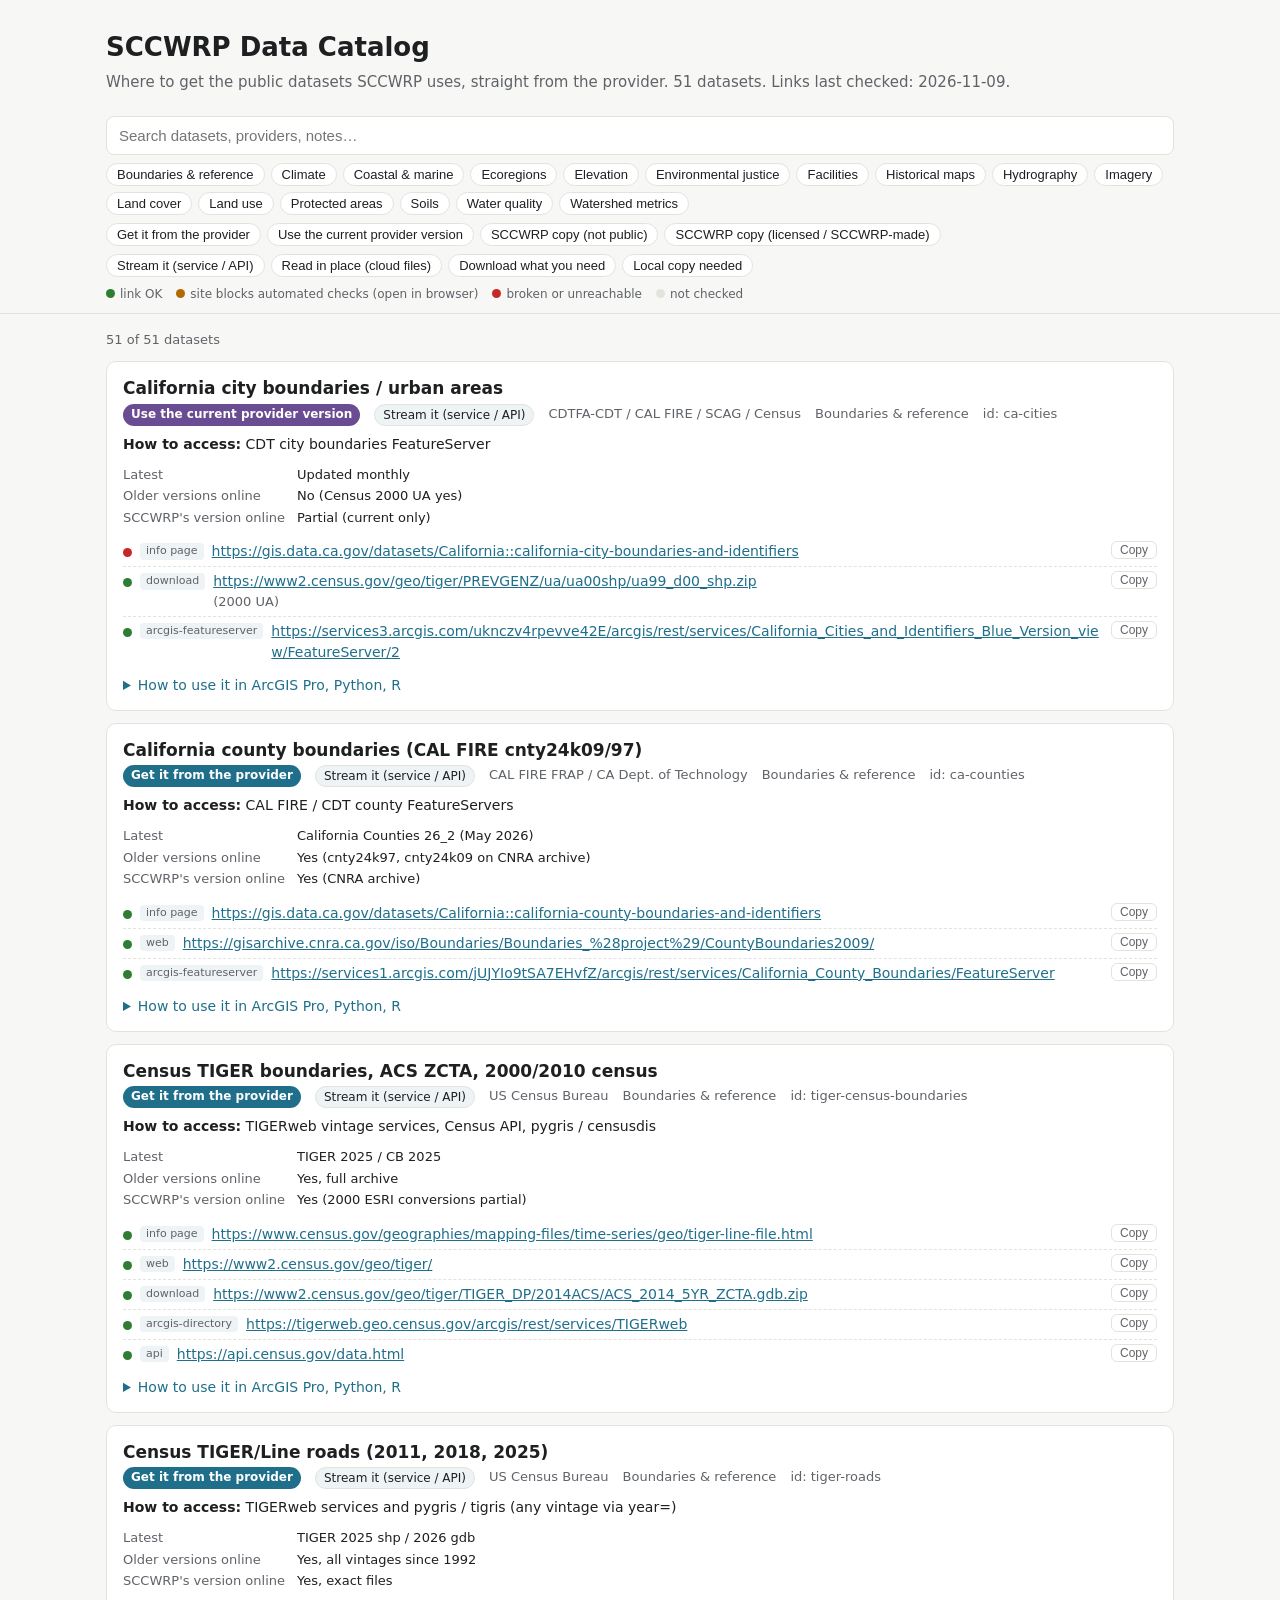
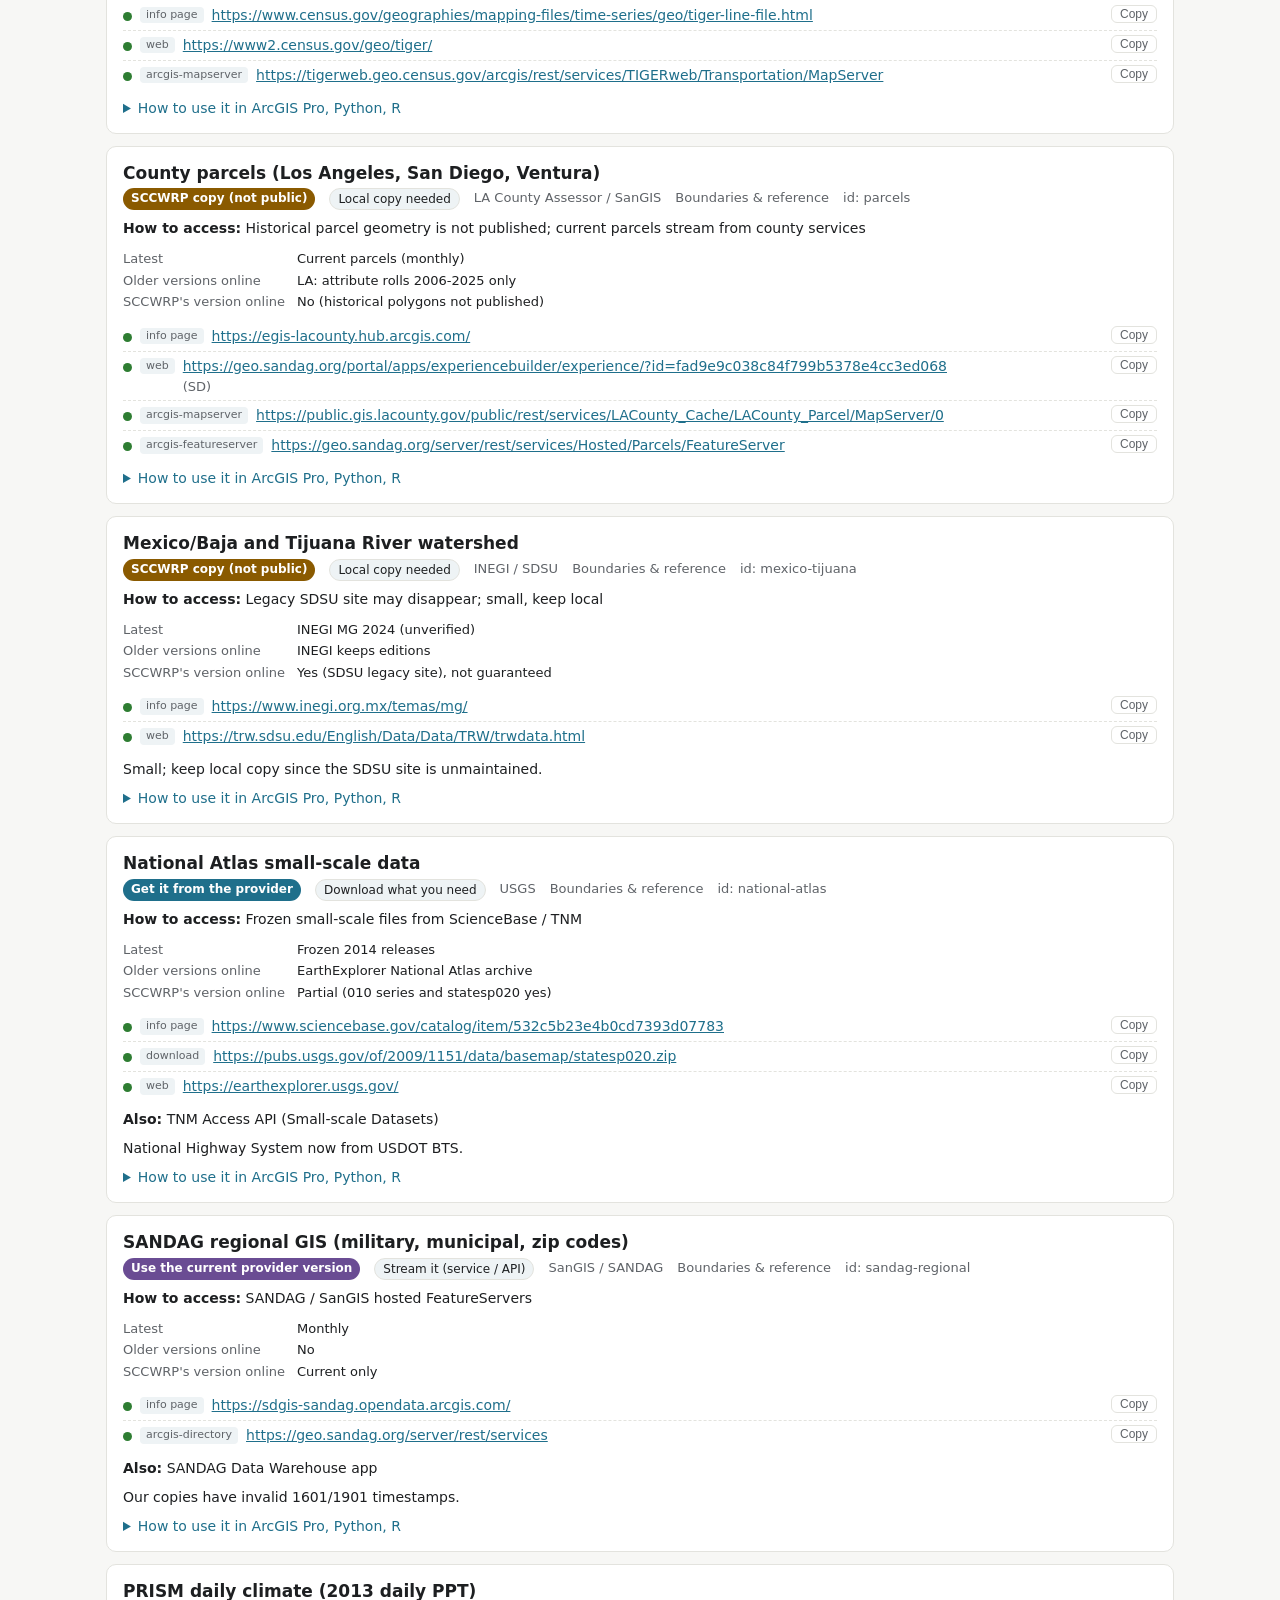
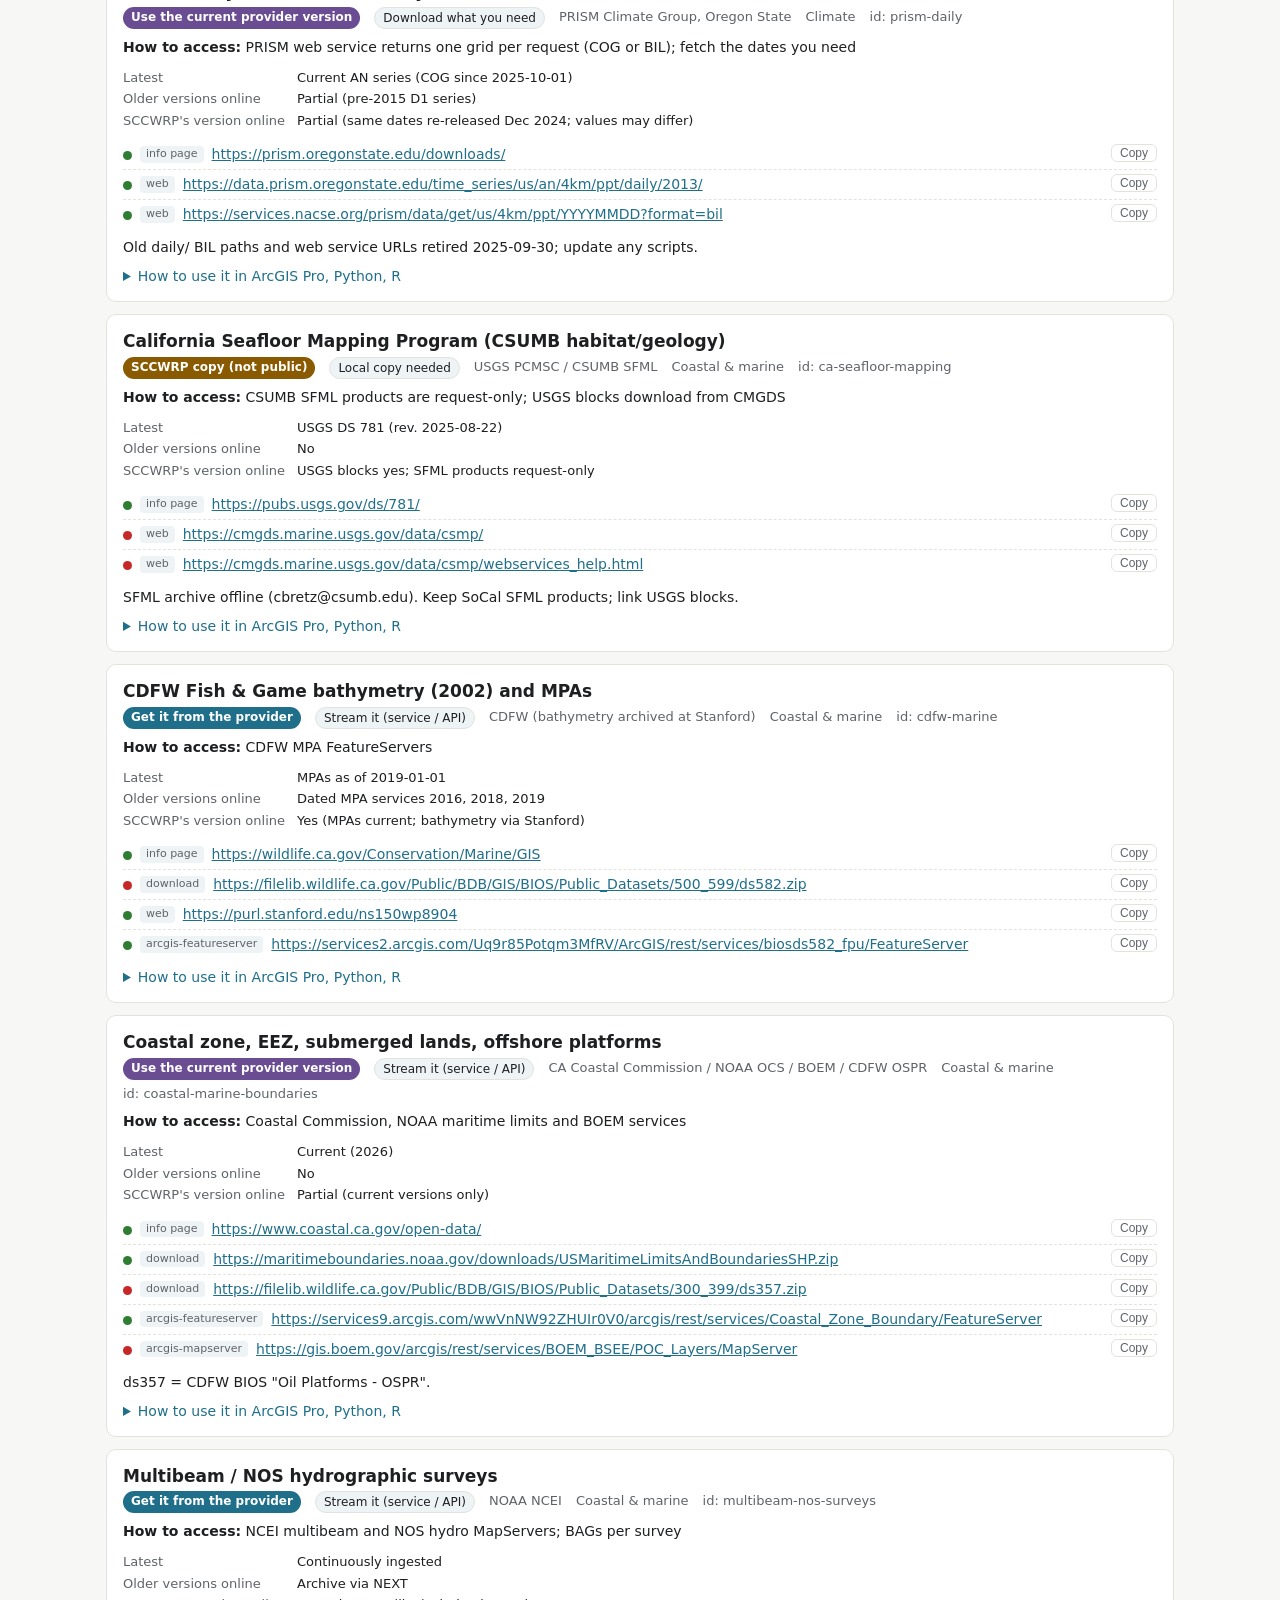
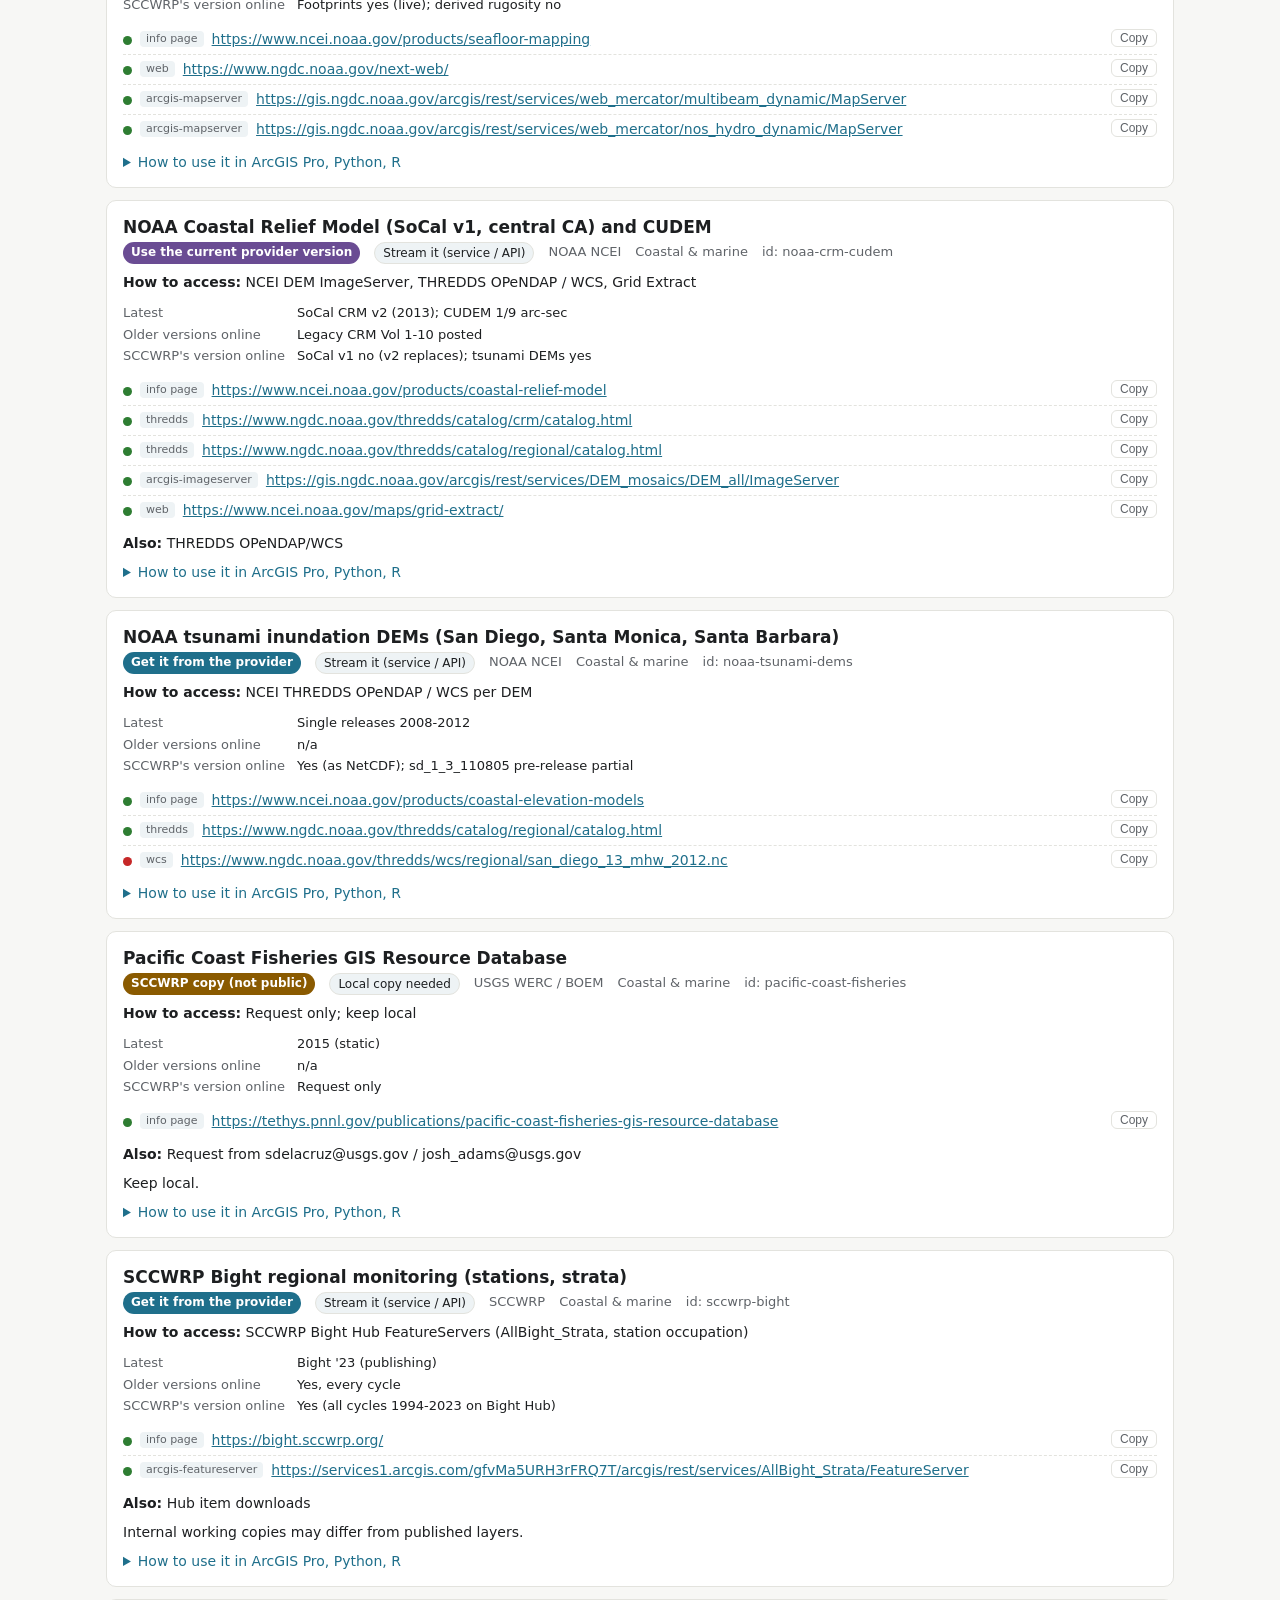
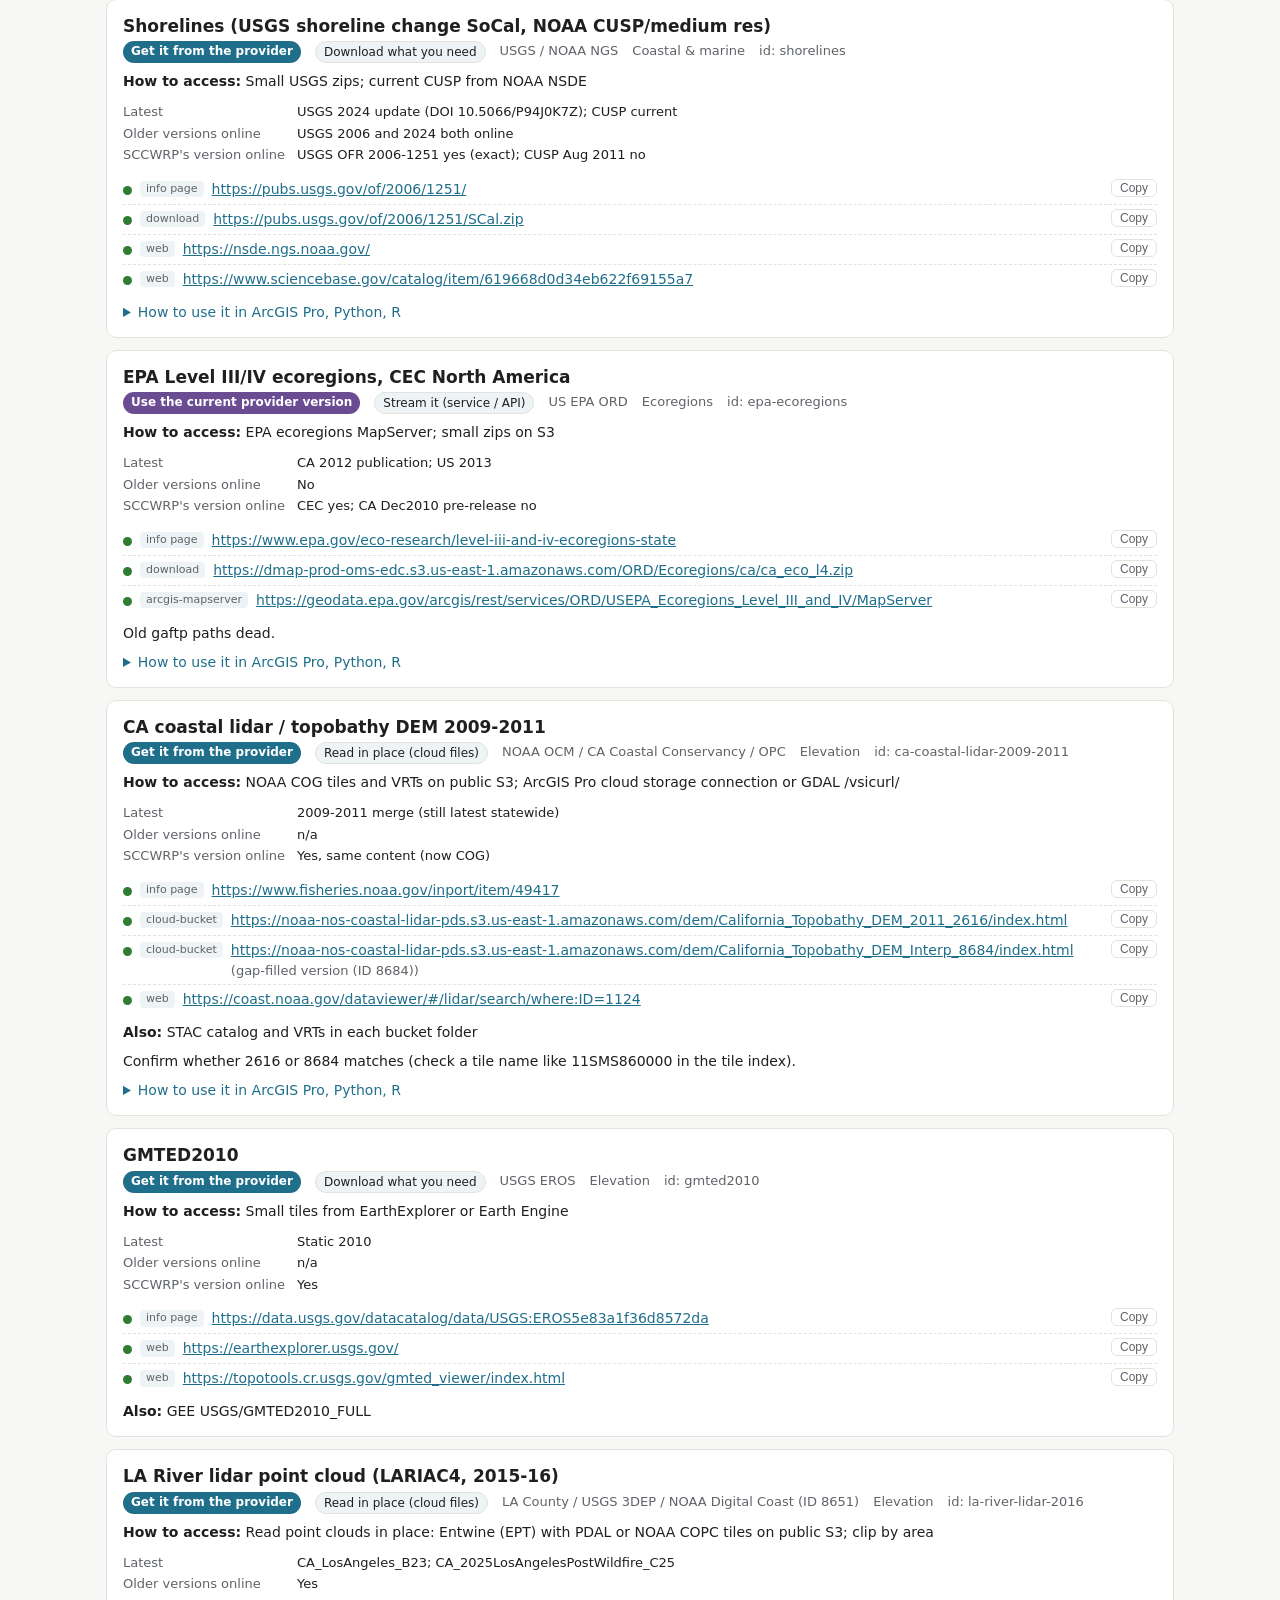
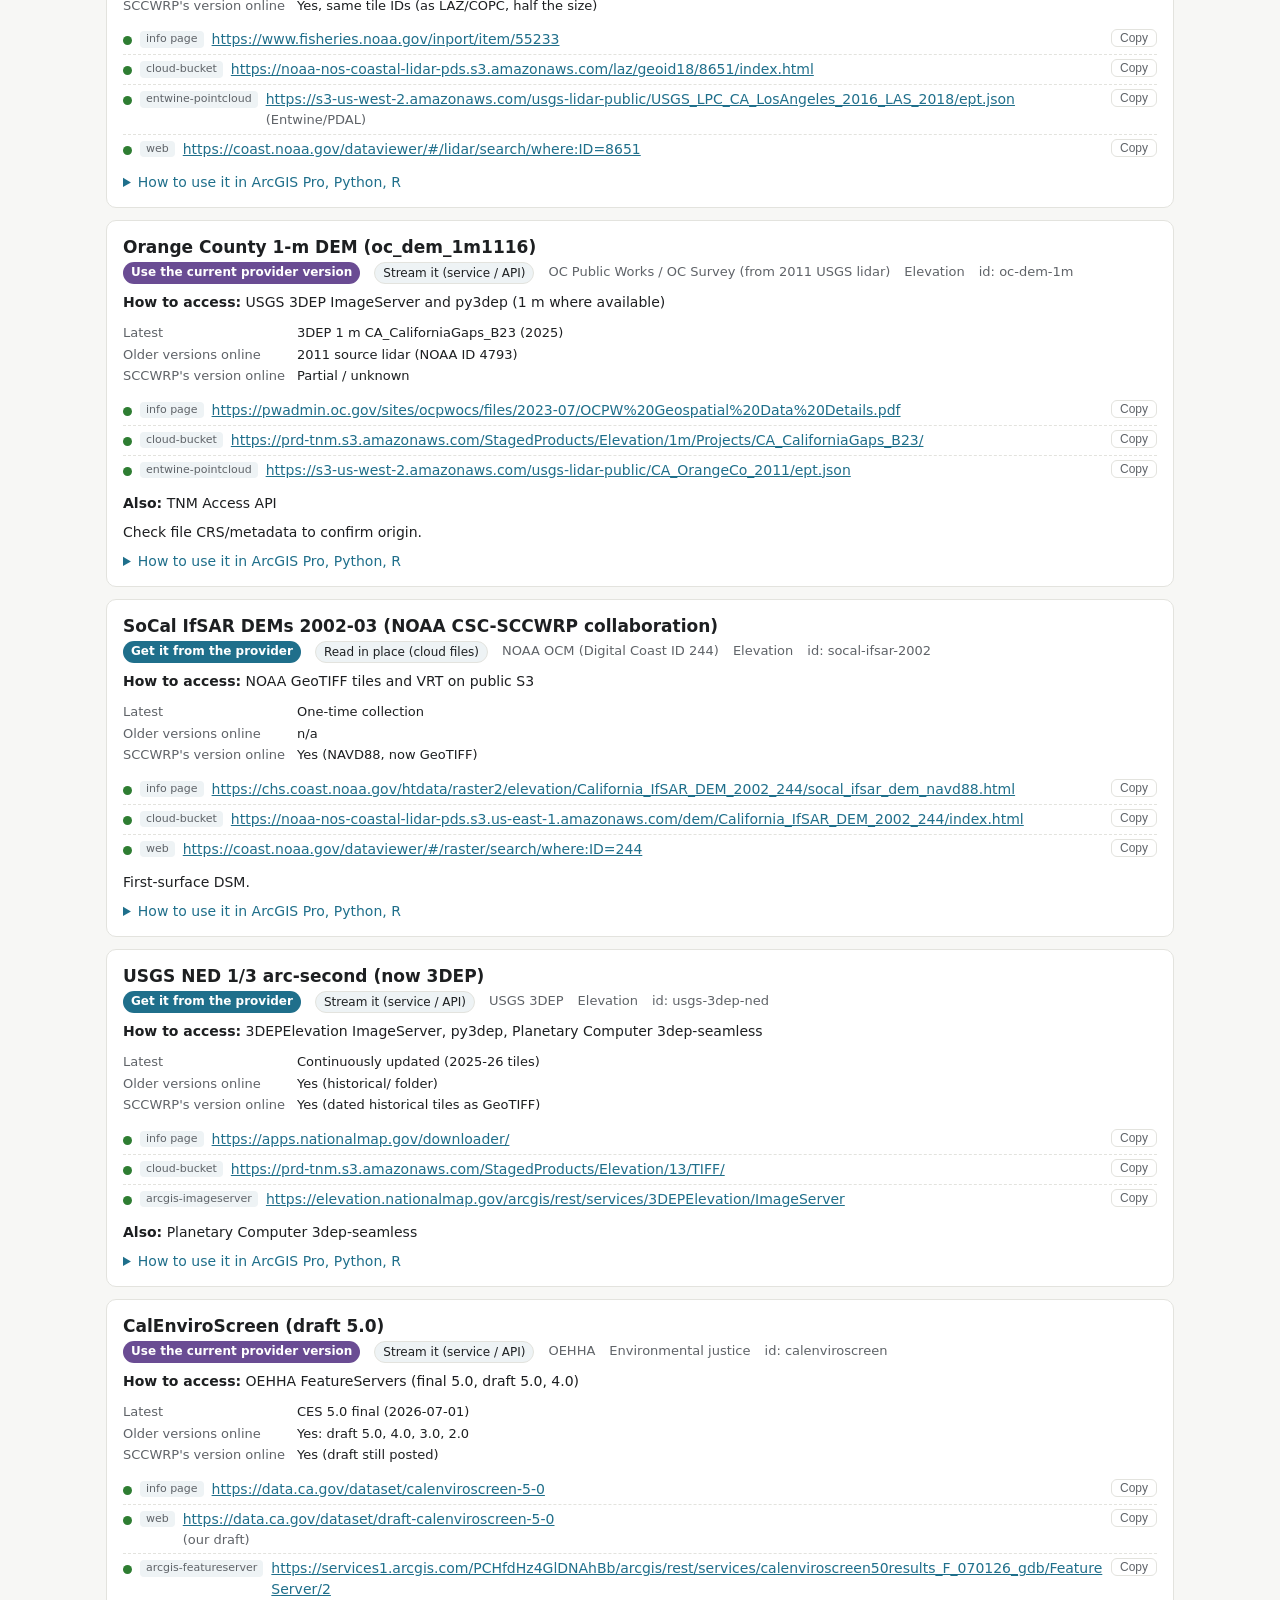
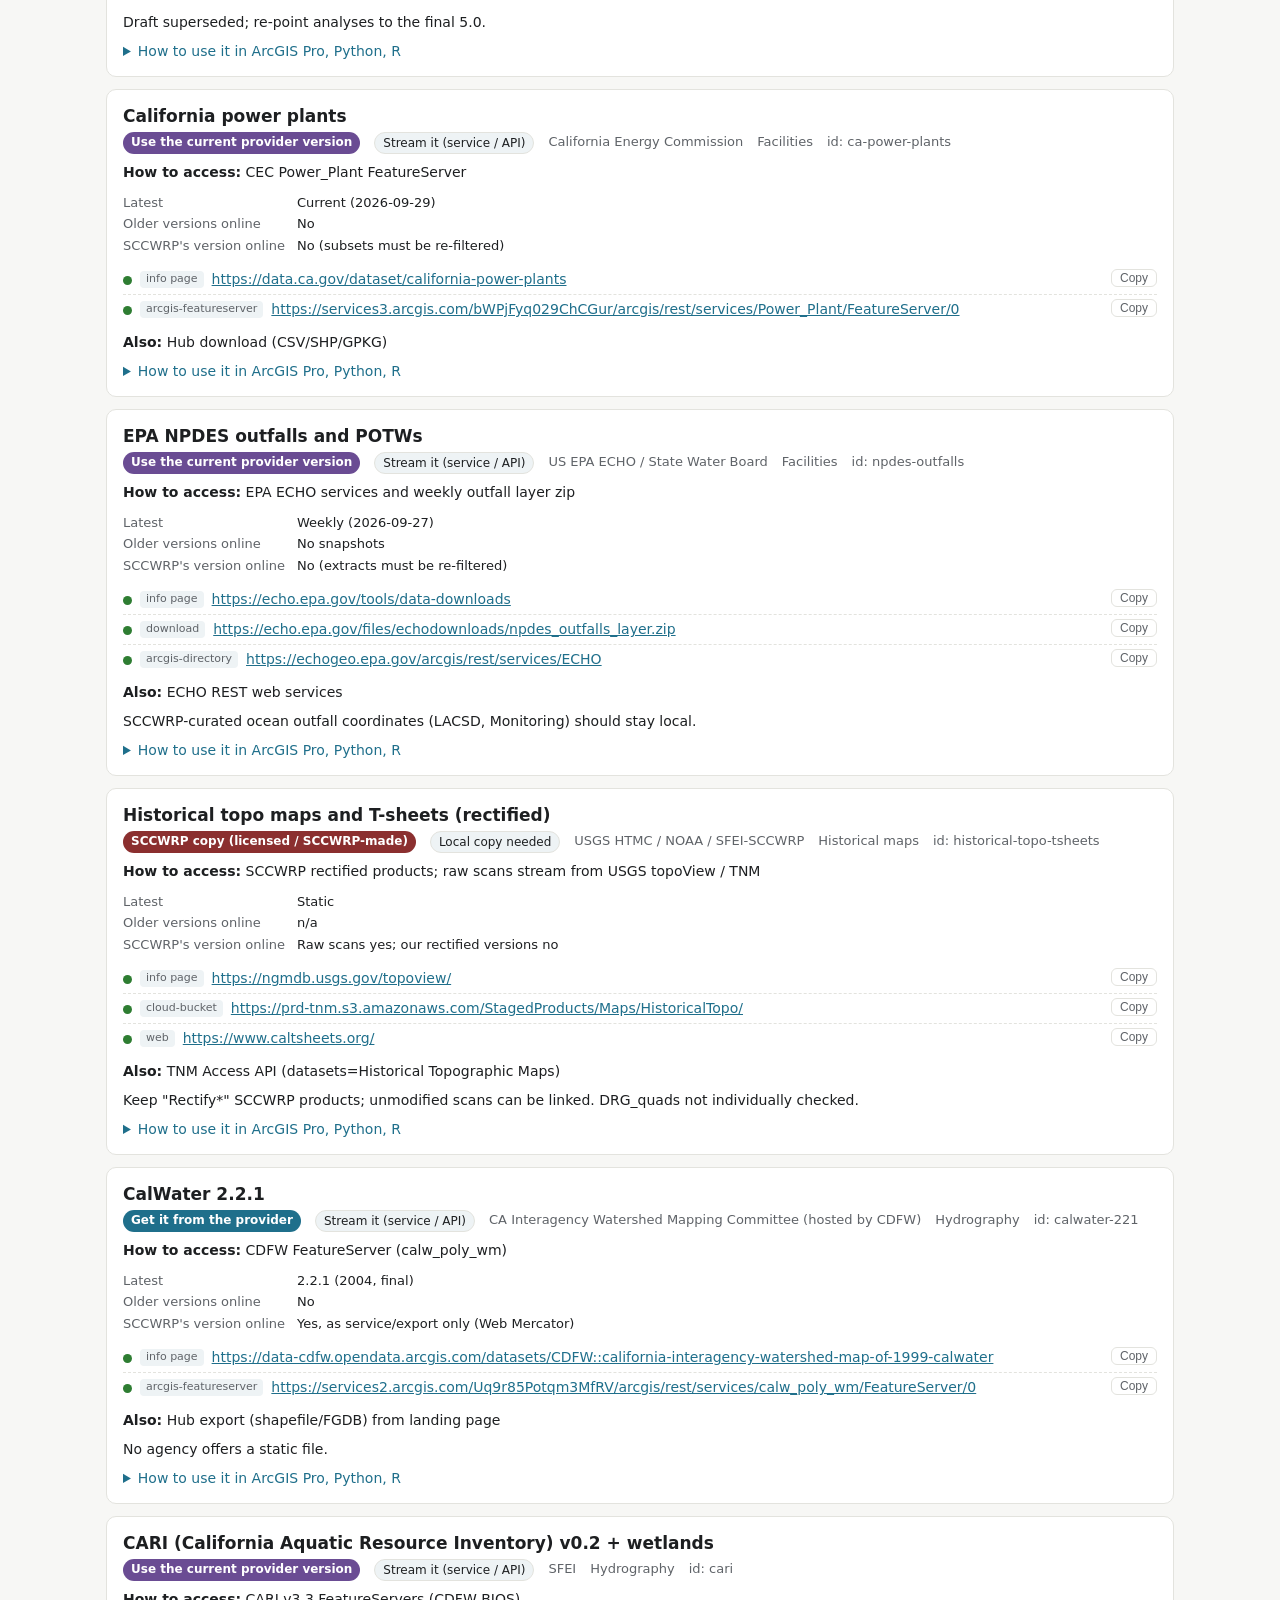
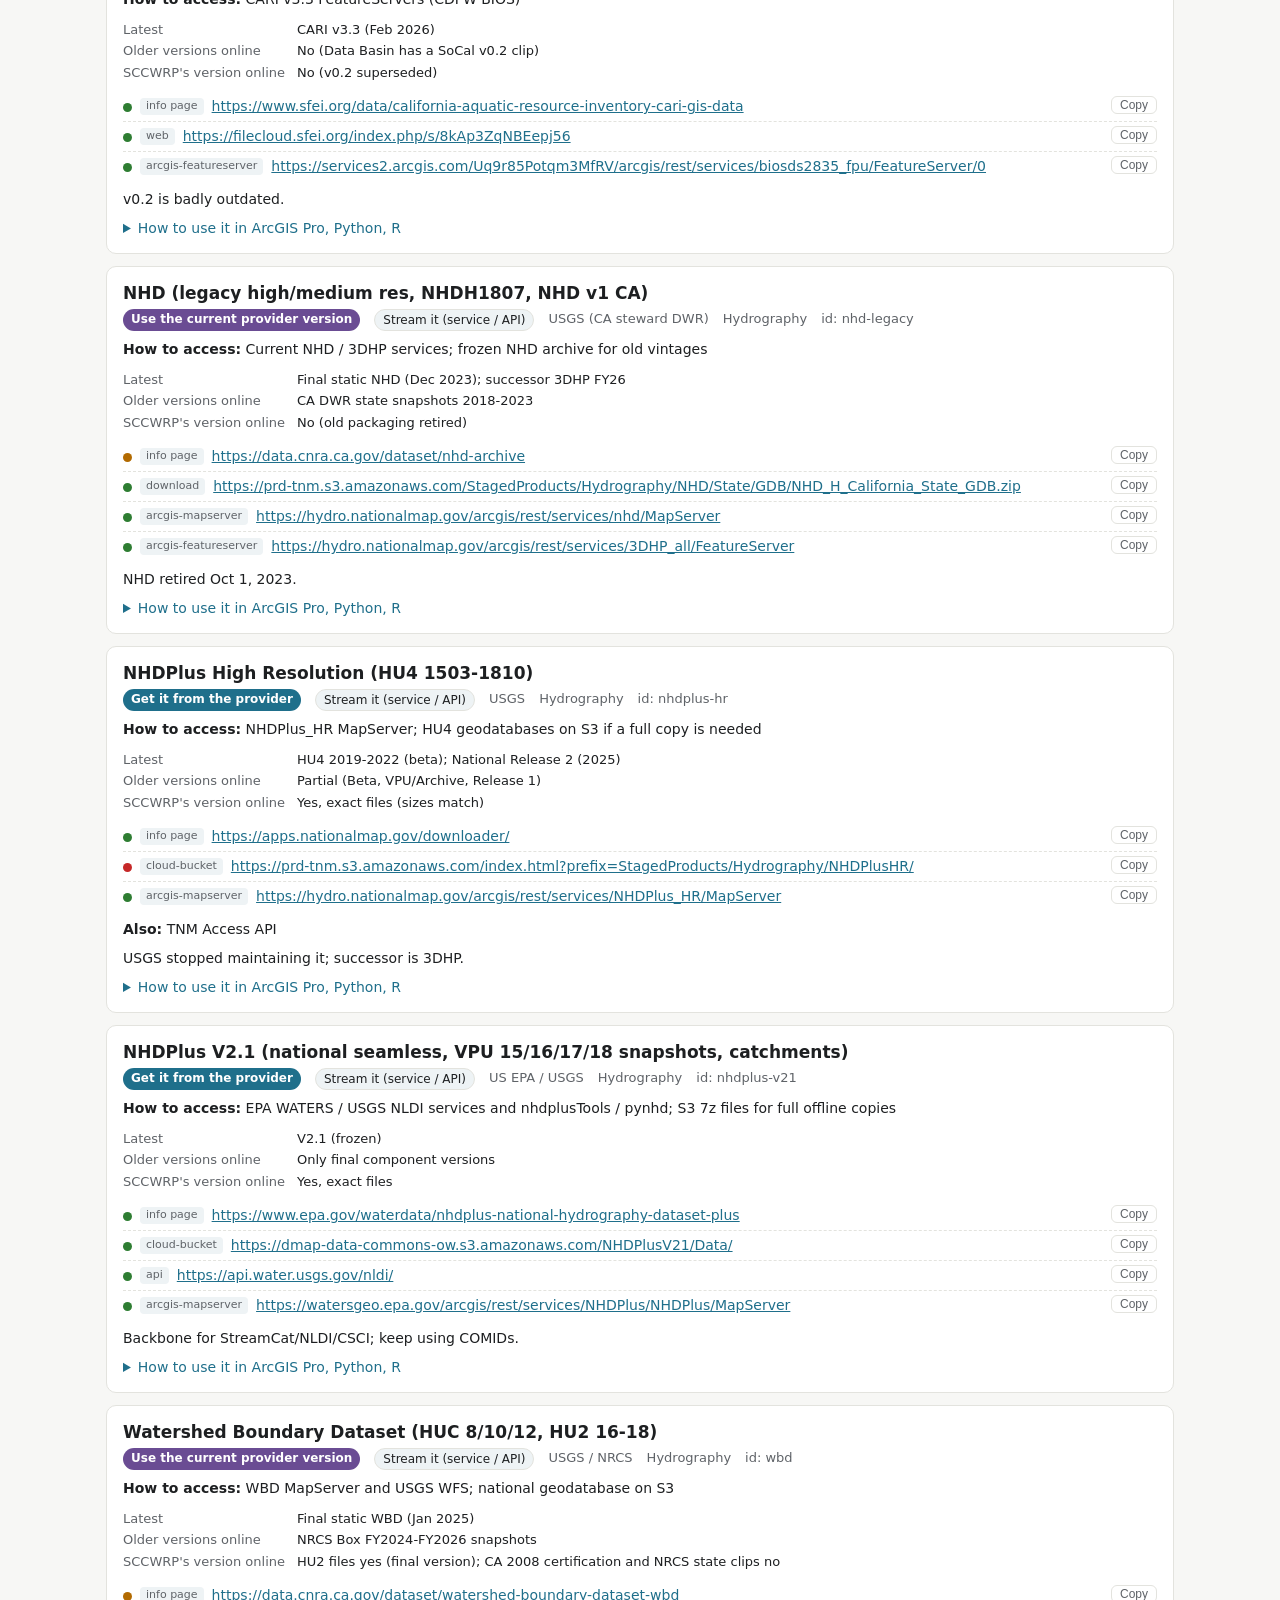
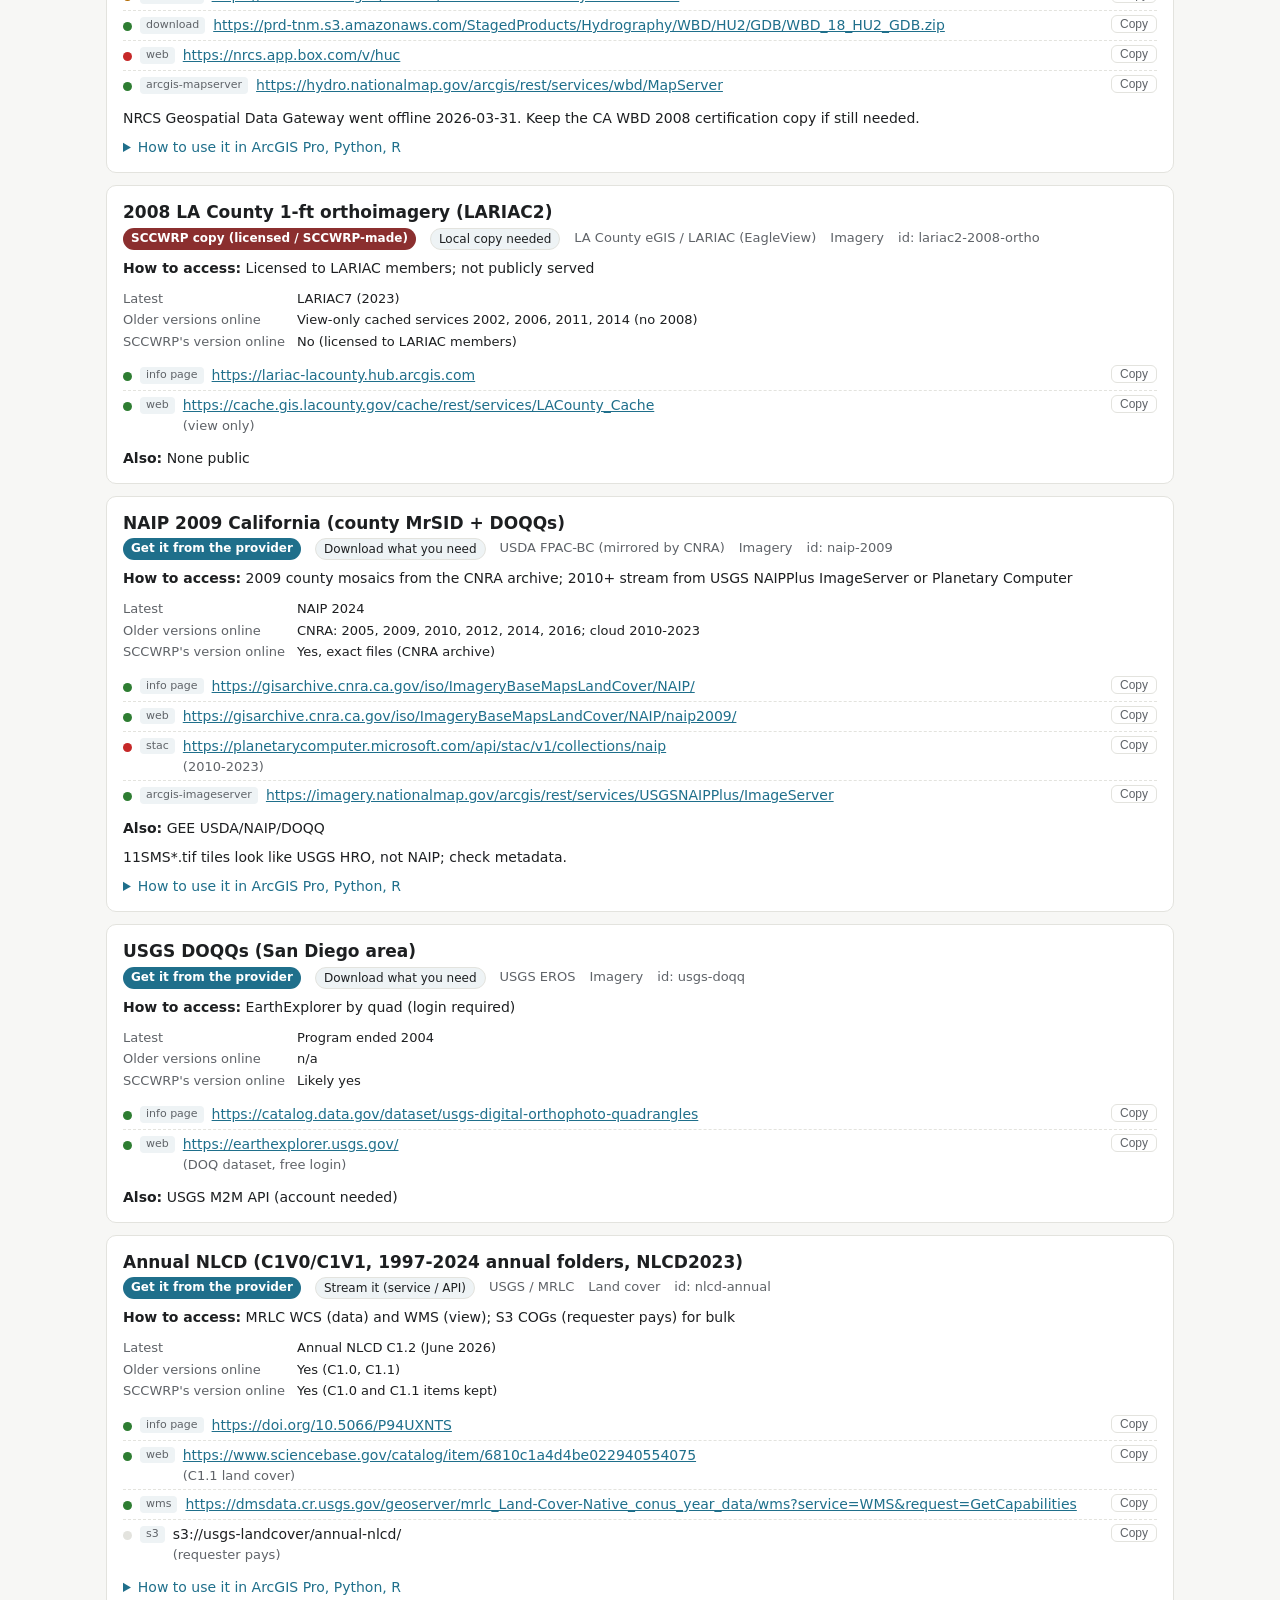
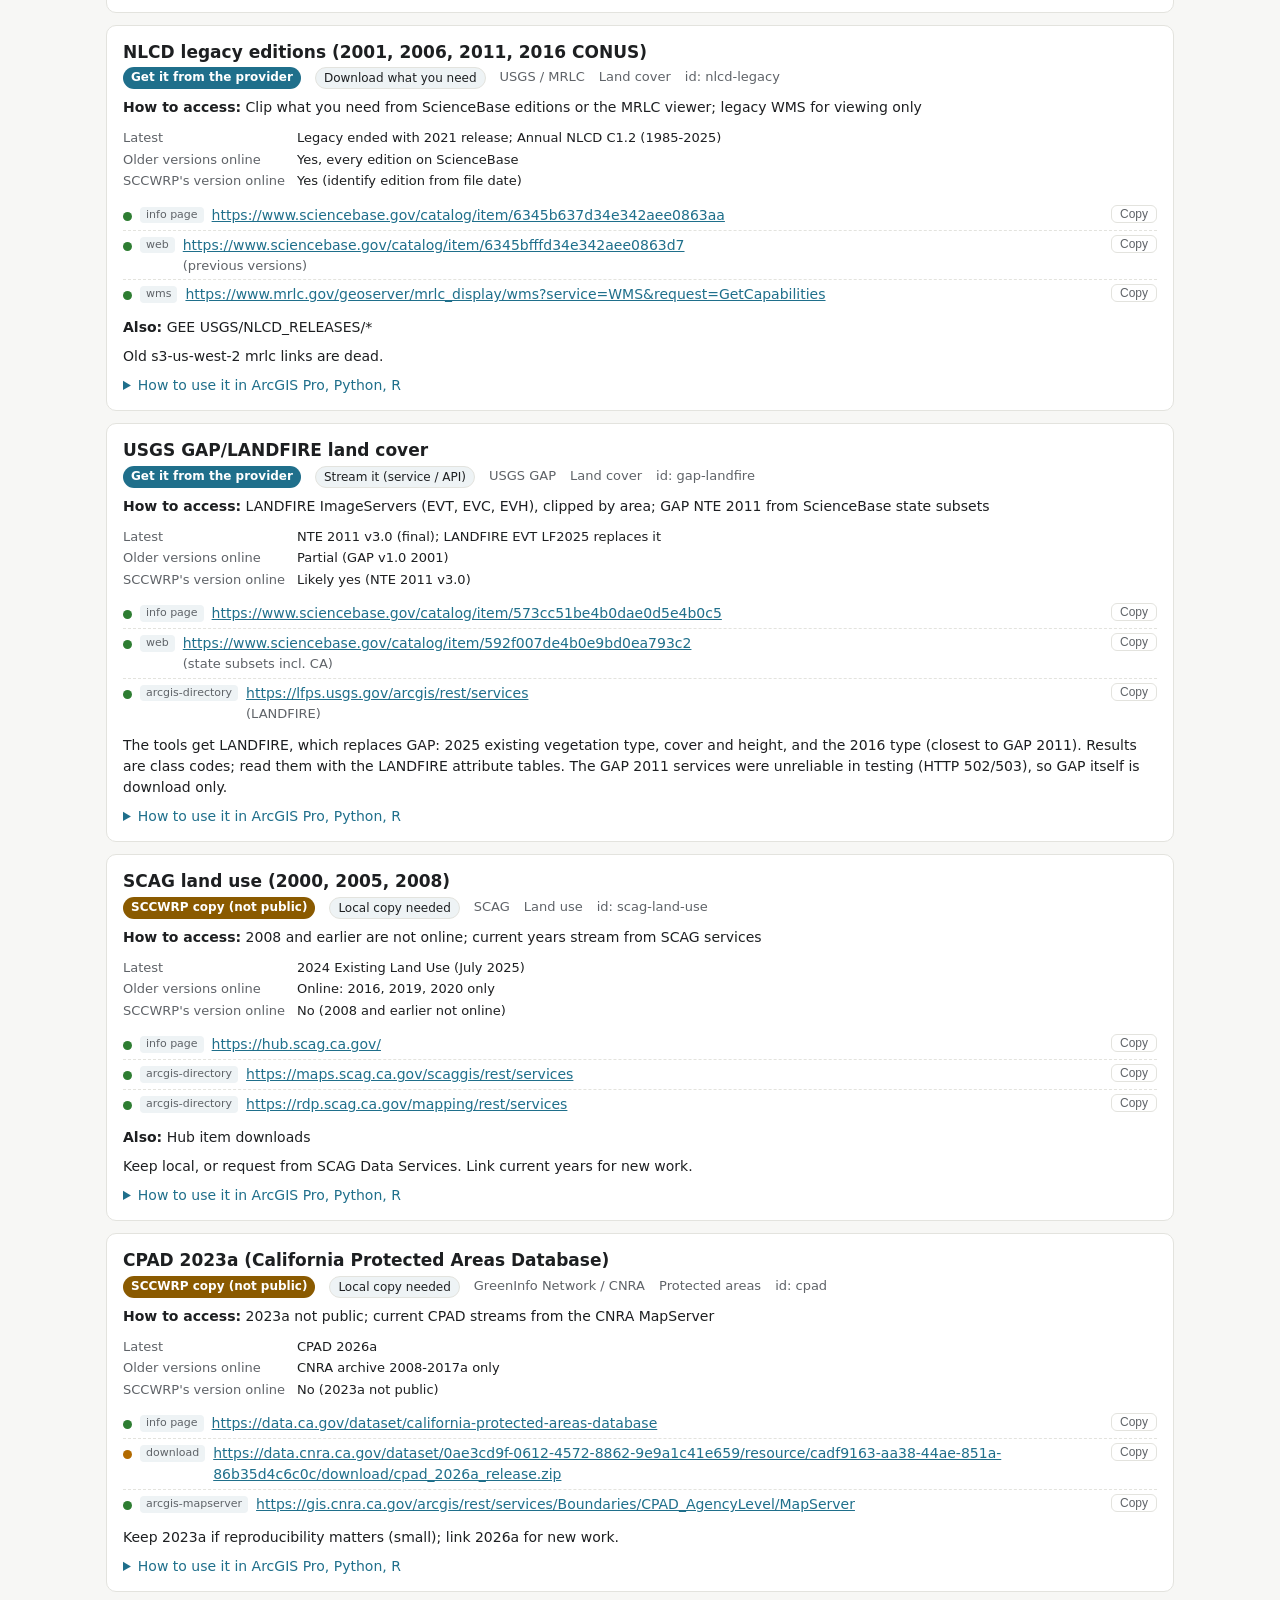
==== commit f48a26f9: "Weekly link check 2026-11-09" ====
--- a/docs/index.html
+++ b/docs/index.html
@@ -65,7 +65,7 @@
 <body>
 <header>
   <h1>SCCWRP Data Catalog</h1>
-  <p class="sub">Where to get the public datasets SCCWRP uses, straight from the provider. 51 datasets. Links last checked: 2026-11-02.</p>
+  <p class="sub">Where to get the public datasets SCCWRP uses, straight from the provider. 51 datasets. Links last checked: 2026-11-09.</p>
 </header>
 <div class="controls"><div class="inner">
   <input type="search" id="q" placeholder="Search datasets, providers, notes…" aria-label="Search">
@@ -82,7 +82,7 @@
   <div id="list"></div>
 </main>
 <footer>Generated from the catalog JSON in this repository. To add or fix a dataset, edit its file in <code>catalog/datasets/</code>.</footer>
-<script id="data" type="application/json">{"datasets": [{"id": "ca-cities", "title": "California city boundaries / urban areas", "category": "Boundaries & reference", "provider": "CDTFA-CDT / CAL FIRE / SCAG / Census", "recommendation": "link-out-current", "versions": {"latest": "Updated monthly", "older_versions_online": "No (Census 2000 UA yes)", "sccwrp_version_online": "Partial (current only)"}, "links": [{"role": "landing", "type": "landing", "url": "https://gis.data.ca.gov/datasets/California::california-city-boundaries-and-identifiers"}, {"role": "download", "type": "download", "url": "https://www2.census.gov/geo/tiger/PREVGENZ/ua/ua00shp/ua99_d00_shp.zip", "label": "2000 UA"}, {"role": "access", "type": "arcgis-featureserver", "url": "https://services3.arcgis.com/uknczv4rpevve42E/arcgis/rest/services/California_Cities_and_Identifiers_Blue_Version_view/FeatureServer/2"}], "access": {"mode": "stream", "how": "CDT city boundaries FeatureServer"}, "fetch": {"default": "city-boundaries", "layers": {"city-boundaries": {"title": "Incorporated city boundaries, land only (CDTFA / CDT)", "handler": "arcgis-features", "url": "https://services3.arcgis.com/uknczv4rpevve42E/arcgis/rest/services/California_Cities_and_Identifiers_Blue_Version_view/FeatureServer/2", "where": "OFFSHORE IS NULL", "version": "Current (CDT, updated monthly)"}, "city-boundaries-with-water": {"title": "Incorporated city boundaries including bay and ocean portions (CDT \"blue\" version)", "handler": "arcgis-features", "url": "https://services3.arcgis.com/uknczv4rpevve42E/arcgis/rest/services/California_Cities_and_Identifiers_Blue_Version_view/FeatureServer/2", "version": "Current (CDT, updated monthly)"}, "urban-areas-2020": {"title": "Census 2020 urban areas", "handler": "arcgis-features", "url": "https://tigerweb.geo.census.gov/arcgis/rest/services/TIGERweb/tigerWMS_Current/MapServer/88", "version": "2020 Census"}}}, "packages": [], "other_access": [], "notes": "", "last_reviewed": "2026-09-29"}, {"id": "ca-counties", "title": "California county boundaries (CAL FIRE cnty24k09/97)", "category": "Boundaries & reference", "provider": "CAL FIRE FRAP / CA Dept. of Technology", "recommendation": "link-out", "versions": {"latest": "California Counties 26_2 (May 2026)", "older_versions_online": "Yes (cnty24k97, cnty24k09 on CNRA archive)", "sccwrp_version_online": "Yes (CNRA archive)"}, "links": [{"role": "landing", "type": "landing", "url": "https://gis.data.ca.gov/datasets/California::california-county-boundaries-and-identifiers"}, {"role": "download", "type": "web", "url": "https://gisarchive.cnra.ca.gov/iso/Boundaries/Boundaries_%28project%29/CountyBoundaries2009/"}, {"role": "access", "type": "arcgis-featureserver", "url": "https://services1.arcgis.com/jUJYIo9tSA7EHvfZ/arcgis/rest/services/California_County_Boundaries/FeatureServer"}], "access": {"mode": "stream", "how": "CAL FIRE / CDT county FeatureServers"}, "fetch": {"default": "counties", "layers": {"counties": {"title": "California county boundaries (current, CA Dept. of Technology)", "handler": "arcgis-features", "url": "https://services1.arcgis.com/jUJYIo9tSA7EHvfZ/arcgis/rest/services/California_County_Boundaries/FeatureServer/0", "version": "California Counties 26_2 (May 2026)"}, "cnty24k09": {"title": "CAL FIRE county boundaries cnty24k09 (1:24,000, 2009), polygons", "handler": "download", "url": "https://gisarchive.cnra.ca.gov/iso/Boundaries/Boundaries_%28project%29/CountyBoundaries2009/cnty24k09_1_shp.zip", "kind": "vector", "member": "cnty24k09_1_poly.shp", "version": "cnty24k09_1 (2009)"}}}, "packages": [], "other_access": [], "notes": "", "last_reviewed": "2026-09-29"}, {"id": "tiger-census-boundaries", "title": "Census TIGER boundaries, ACS ZCTA, 2000/2010 census", "category": "Boundaries & reference", "provider": "US Census Bureau", "recommendation": "link-out", "versions": {"latest": "TIGER 2025 / CB 2025", "older_versions_online": "Yes, full archive", "sccwrp_version_online": "Yes (2000 ESRI conversions partial)"}, "links": [{"role": "landing", "type": "landing", "url": "https://www.census.gov/geographies/mapping-files/time-series/geo/tiger-line-file.html"}, {"role": "download", "type": "web", "url": "https://www2.census.gov/geo/tiger/"}, {"role": "download", "type": "download", "url": "https://www2.census.gov/geo/tiger/TIGER_DP/2014ACS/ACS_2014_5YR_ZCTA.gdb.zip"}, {"role": "access", "type": "arcgis-directory", "url": "https://tigerweb.geo.census.gov/arcgis/rest/services/TIGERweb"}, {"role": "access", "type": "api", "url": "https://api.census.gov/data.html"}], "access": {"mode": "stream", "how": "TIGERweb vintage services, Census API, pygris / censusdis"}, "fetch": {"default": "tracts", "layers": {"tracts": {"title": "Census tracts", "handler": "arcgis-features", "url": "https://tigerweb.geo.census.gov/arcgis/rest/services/TIGERweb/tigerWMS_Current/MapServer/8", "version": "TIGERweb Current (January 1, 2026 vintage)"}, "block-groups": {"title": "Census block groups", "handler": "arcgis-features", "url": "https://tigerweb.geo.census.gov/arcgis/rest/services/TIGERweb/tigerWMS_Current/MapServer/10", "version": "TIGERweb Current (January 1, 2026 vintage)"}, "blocks-2020": {"title": "2020 Census blocks", "handler": "arcgis-features", "url": "https://tigerweb.geo.census.gov/arcgis/rest/services/TIGERweb/tigerWMS_Current/MapServer/12", "version": "2020 Census"}, "places": {"title": "Incorporated places (cities)", "handler": "arcgis-features", "url": "https://tigerweb.geo.census.gov/arcgis/rest/services/TIGERweb/tigerWMS_Current/MapServer/28", "version": "TIGERweb Current (January 1, 2026 vintage)"}, "cdps": {"title": "Census designated places (unincorporated communities)", "handler": "arcgis-features", "url": "https://tigerweb.geo.census.gov/arcgis/rest/services/TIGERweb/tigerWMS_Current/MapServer/30", "version": "TIGERweb Current (January 1, 2026 vintage)"}, "zctas": {"title": "2020 ZIP Code Tabulation Areas (ZCTAs)", "handler": "arcgis-features", "url": "https://tigerweb.geo.census.gov/arcgis/rest/services/TIGERweb/tigerWMS_Current/MapServer/2", "version": "2020 Census"}, "counties": {"title": "Counties", "handler": "arcgis-features", "url": "https://tigerweb.geo.census.gov/arcgis/rest/services/TIGERweb/tigerWMS_Current/MapServer/82", "version": "TIGERweb Current (January 1, 2026 vintage)"}}}, "packages": [{"language": "Python", "name": "censusdis"}, {"language": "Python", "name": "pygris"}], "other_access": [], "notes": "", "last_reviewed": "2026-09-29"}, {"id": "tiger-roads", "title": "Census TIGER/Line roads (2011, 2018, 2025)", "category": "Boundaries & reference", "provider": "US Census Bureau", "recommendation": "link-out", "versions": {"latest": "TIGER 2025 shp / 2026 gdb", "older_versions_online": "Yes, all vintages since 1992", "sccwrp_version_online": "Yes, exact files"}, "links": [{"role": "landing", "type": "landing", "url": "https://www.census.gov/geographies/mapping-files/time-series/geo/tiger-line-file.html"}, {"role": "download", "type": "web", "url": "https://www2.census.gov/geo/tiger/"}, {"role": "access", "type": "arcgis-mapserver", "url": "https://tigerweb.geo.census.gov/arcgis/rest/services/TIGERweb/Transportation/MapServer"}], "access": {"mode": "stream", "how": "TIGERweb services and pygris / tigris (any vintage via year=)"}, "fetch": {"default": "primary-roads", "layers": {"primary-roads": {"title": "Primary roads (interstates and other limited-access highways), TIGERweb current", "handler": "arcgis-features", "url": "https://tigerweb.geo.census.gov/arcgis/rest/services/TIGERweb/Transportation/MapServer/2", "version": "TIGERweb, January 1, 2026"}, "secondary-roads": {"title": "Secondary roads (US, state and county highways), TIGERweb current", "handler": "arcgis-features", "url": "https://tigerweb.geo.census.gov/arcgis/rest/services/TIGERweb/Transportation/MapServer/6", "version": "TIGERweb, January 1, 2026"}, "local-roads": {"title": "Local roads (neighbourhood streets, rural roads, ramps and other minor roads), TIGERweb current", "handler": "arcgis-features", "url": "https://tigerweb.geo.census.gov/arcgis/rest/services/TIGERweb/Transportation/MapServer/8", "version": "TIGERweb, January 1, 2026"}, "railroads": {"title": "Railroads, TIGERweb current", "handler": "arcgis-features", "url": "https://tigerweb.geo.census.gov/arcgis/rest/services/TIGERweb/Transportation/MapServer/9", "version": "TIGERweb, January 1, 2026"}, "prisec-roads-by-year": {"title": "Primary and secondary roads for California, TIGER/Line shapefile of a chosen vintage", "handler": "download-template", "url_template": "https://www2.census.gov/geo/tiger/TIGER{year}/PRISECROADS/tl_{year}_06_prisecroads.zip", "iterate": "year", "kind": "vector", "member": "tl_*_06_prisecroads.shp", "version": "TIGER/Line (vintage from the year parameter)", "params": {"year": {"type": "list", "default": ["2025"], "description": "TIGER/Line vintage(s), 2011 or later, e.g. 2011,2018,2025"}}}}}, "packages": [{"language": "Python", "name": "pygris"}, {"language": "R", "name": "tigris"}], "other_access": [], "notes": "", "last_reviewed": "2026-09-29"}, {"id": "parcels", "title": "County parcels (Los Angeles, San Diego, Ventura)", "category": "Boundaries & reference", "provider": "LA County Assessor / SanGIS", "recommendation": "keep-local", "versions": {"latest": "Current parcels (monthly)", "older_versions_online": "LA: attribute rolls 2006-2025 only", "sccwrp_version_online": "No (historical polygons not published)"}, "links": [{"role": "landing", "type": "landing", "url": "https://egis-lacounty.hub.arcgis.com/"}, {"role": "download", "type": "web", "url": "https://geo.sandag.org/portal/apps/experiencebuilder/experience/?id=fad9e9c038c84f799b5378e4cc3ed068", "label": "SD"}, {"role": "access", "type": "arcgis-mapserver", "url": "https://public.gis.lacounty.gov/public/rest/services/LACounty_Cache/LACounty_Parcel/MapServer/0"}, {"role": "access", "type": "arcgis-featureserver", "url": "https://geo.sandag.org/server/rest/services/Hosted/Parcels/FeatureServer"}], "access": {"mode": "keep-local", "how": "Historical parcel geometry is not published; current parcels stream from county services"}, "fetch": {"default": "current-los-angeles", "layers": {"current-los-angeles": {"title": "Los Angeles County parcels (current, Assessor)", "handler": "arcgis-features", "url": "https://public.gis.lacounty.gov/public/rest/services/LACounty_Cache/LACounty_Parcel/MapServer/0", "version": "LA County Assessor parcels (current)"}, "current-san-diego": {"title": "San Diego County parcels (current, SANDAG / SanGIS)", "handler": "arcgis-features", "url": "https://geo.sandag.org/server/rest/services/Hosted/Parcels/FeatureServer/0", "version": "SANDAG / SanGIS parcels (current)"}, "current-ventura": {"title": "Ventura County parcels (current, County of Ventura)", "handler": "arcgis-features", "url": "https://services2.arcgis.com/XJ5Tb7dTYtAMoyYT/arcgis/rest/services/Parcels_Quarterly/FeatureServer/0", "version": "Ventura County parcels (current)"}, "ventura-2016": {"title": "Ventura County parcels, March 2016", "handler": "local", "holding": "parcels/ventura-2016", "kind": "vector", "version": "Ventura County parcels, March 2016"}}}, "packages": [], "other_access": [], "notes": "", "last_reviewed": "2026-09-29"}, {"id": "mexico-tijuana", "title": "Mexico/Baja and Tijuana River watershed", "category": "Boundaries & reference", "provider": "INEGI / SDSU", "recommendation": "keep-local", "versions": {"latest": "INEGI MG 2024 (unverified)", "older_versions_online": "INEGI keeps editions", "sccwrp_version_online": "Yes (SDSU legacy site), not guaranteed"}, "links": [{"role": "landing", "type": "landing", "url": "https://www.inegi.org.mx/temas/mg/"}, {"role": "download", "type": "web", "url": "https://trw.sdsu.edu/English/Data/Data/TRW/trwdata.html"}], "access": {"mode": "keep-local", "how": "Legacy SDSU site may disappear; small, keep local"}, "fetch": {"default": "tijuana-watershed", "layers": {"tijuana-watershed": {"title": "Tijuana River watershed boundary (US and Mexico)", "handler": "local", "holding": "mexico-tijuana/tijuana-watershed", "kind": "vector", "version": "SDSU Tijuana River watershed GIS (legacy)"}, "mexico-states": {"title": "Mexican states (with 1990 census attributes)", "handler": "local", "holding": "mexico-tijuana/mexico-states", "kind": "vector", "version": "Legacy SCCWRP copy (1990s)"}, "shoreline": {"title": "Mexico and Central America land and islands (World Vector Shoreline)", "handler": "local", "holding": "mexico-tijuana/shoreline", "kind": "vector", "version": "World Vector Shoreline (legacy copy)"}}}, "packages": [], "other_access": [], "notes": "Small; keep local copy since the SDSU site is unmaintained.", "last_reviewed": "2026-09-29"}, {"id": "national-atlas", "title": "National Atlas small-scale data", "category": "Boundaries & reference", "provider": "USGS", "recommendation": "link-out", "versions": {"latest": "Frozen 2014 releases", "older_versions_online": "EarthExplorer National Atlas archive", "sccwrp_version_online": "Partial (010 series and statesp020 yes)"}, "links": [{"role": "landing", "type": "landing", "url": "https://www.sciencebase.gov/catalog/item/532c5b23e4b0cd7393d07783"}, {"role": "download", "type": "download", "url": "https://pubs.usgs.gov/of/2009/1151/data/basemap/statesp020.zip"}, {"role": "download", "type": "web", "url": "https://earthexplorer.usgs.gov/"}], "access": {"mode": "download-on-demand", "how": "Frozen small-scale files from ScienceBase / TNM"}, "fetch": {"layers": {"states-2m": {"title": "State boundaries, 1:2,000,000 (National Atlas statesp020)", "handler": "download", "url": "https://pubs.usgs.gov/of/2009/1151/data/basemap/statesp020.zip", "kind": "vector", "member": "statesp020.shp", "version": "National Atlas statesp020 (frozen)"}}}, "packages": [], "other_access": ["TNM Access API (Small-scale Datasets)"], "notes": "National Highway System now from USDOT BTS.", "last_reviewed": "2026-09-29"}, {"id": "sandag-regional", "title": "SANDAG regional GIS (military, municipal, zip codes)", "category": "Boundaries & reference", "provider": "SanGIS / SANDAG", "recommendation": "link-out-current", "versions": {"latest": "Monthly", "older_versions_online": "No", "sccwrp_version_online": "Current only"}, "links": [{"role": "landing", "type": "landing", "url": "https://sdgis-sandag.opendata.arcgis.com/"}, {"role": "access", "type": "arcgis-directory", "url": "https://geo.sandag.org/server/rest/services"}], "access": {"mode": "stream", "how": "SANDAG / SanGIS hosted FeatureServers"}, "fetch": {"default": "municipal-boundaries", "layers": {"municipal-boundaries": {"title": "Municipal (city) boundaries, San Diego County", "handler": "arcgis-features", "url": "https://geo.sandag.org/server/rest/services/Hosted/Municipal_Boundaries/FeatureServer/0", "version": "Current (SanGIS/SANDAG)"}, "military-facilities": {"title": "Military-owned and leased lands", "handler": "arcgis-features", "url": "https://geo.sandag.org/server/rest/services/Hosted/Military_Facilities/FeatureServer/0", "version": "Current (SanGIS/SANDAG)"}, "zip-codes": {"title": "ZIP Code areas (approximate, SanGIS)", "handler": "arcgis-features", "url": "https://geo.sandag.org/server/rest/services/Hosted/Zipcodes/FeatureServer/0", "version": "Current (SanGIS/SANDAG)"}, "hydrologic-basins": {"title": "Hydrologic basins (Calwater 2.2.1 HU/HA/HSA)", "handler": "arcgis-features", "url": "https://geo.sandag.org/server/rest/services/Hosted/Hydrological_Basins/FeatureServer/0", "version": "Calwater 2.2.1 (2004)"}, "land-use-2025": {"title": "Existing land use, 2025 inventory", "handler": "arcgis-features", "url": "https://geo.sandag.org/server/rest/services/Hosted/Land_Use_2025/FeatureServer/0", "version": "SANDAG land use inventory 2025"}, "storm-drains": {"title": "Storm drain conveyances, City of San Diego", "handler": "arcgis-features", "url": "https://geo.sandag.org/server/rest/services/Hosted/Drain_Conveyance/FeatureServer/0", "version": "Current (City of San Diego Stormwater)"}}}, "packages": [], "other_access": ["SANDAG Data Warehouse app"], "notes": "Our copies have invalid 1601/1901 timestamps.", "last_reviewed": "2026-09-29"}, {"id": "prism-daily", "title": "PRISM daily climate (2013 daily PPT)", "category": "Climate", "provider": "PRISM Climate Group, Oregon State", "recommendation": "link-out-current", "versions": {"latest": "Current AN series (COG since 2025-10-01)", "older_versions_online": "Partial (pre-2015 D1 series)", "sccwrp_version_online": "Partial (same dates re-released Dec 2024; values may differ)"}, "links": [{"role": "landing", "type": "landing", "url": "https://prism.oregonstate.edu/downloads/"}, {"role": "download", "type": "web", "url": "https://data.prism.oregonstate.edu/time_series/us/an/4km/ppt/daily/2013/"}, {"role": "access", "type": "web", "url": "https://services.nacse.org/prism/data/get/us/4km/ppt/YYYYMMDD?format=bil"}], "access": {"mode": "download-on-demand", "how": "PRISM web service returns one grid per request (COG or BIL); fetch the dates you need"}, "fetch": {"layers": {"daily": {"title": "PRISM daily 4 km grids (one file per date)", "handler": "download-template", "url_template": "https://services.nacse.org/prism/data/get/us/4km/{element}/{date:%Y%m%d}", "iterate": "date", "kind": "raster", "member": "*.tif", "min_interval_s": 2, "resampling": "bilinear", "params": {"date": {"type": "dates", "min": "1981-01-01", "required": true, "max_count": 31, "description": "YYYY-MM-DD, or start/end for a range (up to 31 days)"}, "element": {"type": "choice", "choices": ["ppt", "tmin", "tmax", "tmean", "tdmean", "vpdmin", "vpdmax"], "default": "ppt", "description": "Climate variable"}}}}}, "packages": [], "other_access": [], "notes": "Old daily/ BIL paths and web service URLs retired 2025-09-30; update any scripts.", "last_reviewed": "2026-09-29"}, {"id": "ca-seafloor-mapping", "title": "California Seafloor Mapping Program (CSUMB habitat/geology)", "category": "Coastal & marine", "provider": "USGS PCMSC / CSUMB SFML", "recommendation": "keep-local", "versions": {"latest": "USGS DS 781 (rev. 2025-08-22)", "older_versions_online": "No", "sccwrp_version_online": "USGS blocks yes; SFML products request-only"}, "links": [{"role": "landing", "type": "landing", "url": "https://pubs.usgs.gov/ds/781/"}, {"role": "download", "type": "web", "url": "https://cmgds.marine.usgs.gov/data/csmp/"}, {"role": "access", "type": "web", "url": "https://cmgds.marine.usgs.gov/data/csmp/webservices_help.html"}], "access": {"mode": "keep-local", "how": "CSUMB SFML products are request-only; USGS blocks download from CMGDS"}, "fetch": {"layers": {"la-jolla-bathymetry": {"title": "La Jolla 2 m multibeam bathymetry (CSUMB SFML)", "handler": "local", "holding": "ca-seafloor-mapping/la-jolla-bathymetry", "kind": "raster", "resampling": "bilinear"}}}, "packages": [], "other_access": [], "notes": "SFML archive offline (cbretz@csumb.edu). Keep SoCal SFML products; link USGS blocks.", "last_reviewed": "2026-09-29"}, {"id": "cdfw-marine", "title": "CDFW Fish & Game bathymetry (2002) and MPAs", "category": "Coastal & marine", "provider": "CDFW (bathymetry archived at Stanford)", "recommendation": "link-out", "versions": {"latest": "MPAs as of 2019-01-01", "older_versions_online": "Dated MPA services 2016, 2018, 2019", "sccwrp_version_online": "Yes (MPAs current; bathymetry via Stanford)"}, "links": [{"role": "landing", "type": "landing", "url": "https://wildlife.ca.gov/Conservation/Marine/GIS"}, {"role": "download", "type": "download", "url": "https://filelib.wildlife.ca.gov/Public/BDB/GIS/BIOS/Public_Datasets/500_599/ds582.zip"}, {"role": "download", "type": "web", "url": "https://purl.stanford.edu/ns150wp8904"}, {"role": "access", "type": "arcgis-featureserver", "url": "https://services2.arcgis.com/Uq9r85Potqm3MfRV/ArcGIS/rest/services/biosds582_fpu/FeatureServer"}], "access": {"mode": "stream", "how": "CDFW MPA FeatureServers"}, "fetch": {"default": "mpas", "layers": {"mpas": {"title": "Marine Protected Areas", "handler": "arcgis-features", "url": "https://services2.arcgis.com/Uq9r85Potqm3MfRV/arcgis/rest/services/biosds582_fpu/FeatureServer/0", "stage": {"source": "provider", "extent": "ocean"}}, "bathymetry-200m": {"title": "Statewide bathymetry, 200 m (CDFW 2002)", "handler": "local", "holding": "cdfw-marine/bathymetry-200m", "kind": "raster", "resampling": "bilinear", "version": "CDFW bd200m_v2 (2002)", "stage": {"source": "local", "holding": "cdfw-marine/bathymetry-200m", "extent": "ocean"}}}}, "packages": [], "other_access": [], "notes": "", "last_reviewed": "2026-09-29"}, {"id": "coastal-marine-boundaries", "title": "Coastal zone, EEZ, submerged lands, offshore platforms", "category": "Coastal & marine", "provider": "CA Coastal Commission / NOAA OCS / BOEM / CDFW OSPR", "recommendation": "link-out-current", "versions": {"latest": "Current (2026)", "older_versions_online": "No", "sccwrp_version_online": "Partial (current versions only)"}, "links": [{"role": "landing", "type": "landing", "url": "https://www.coastal.ca.gov/open-data/"}, {"role": "download", "type": "download", "url": "https://maritimeboundaries.noaa.gov/downloads/USMaritimeLimitsAndBoundariesSHP.zip"}, {"role": "download", "type": "download", "url": "https://filelib.wildlife.ca.gov/Public/BDB/GIS/BIOS/Public_Datasets/300_399/ds357.zip"}, {"role": "access", "type": "arcgis-featureserver", "url": "https://services9.arcgis.com/wwVnNW92ZHUIr0V0/arcgis/rest/services/Coastal_Zone_Boundary/FeatureServer"}, {"role": "access", "type": "arcgis-mapserver", "url": "https://gis.boem.gov/arcgis/rest/services/BOEM_BSEE/POC_Layers/MapServer"}], "access": {"mode": "stream", "how": "Coastal Commission, NOAA maritime limits and BOEM services"}, "fetch": {"default": "marine-regions", "layers": {"marine-regions": {"title": "MLPA study regions", "handler": "arcgis-features", "url": "https://services2.arcgis.com/Uq9r85Potqm3MfRV/arcgis/rest/services/biosds3178_fpu/FeatureServer/0", "stage": {"source": "provider", "extent": "ocean"}}, "state-waters-line": {"title": "Three nautical mile state maritime limit", "handler": "arcgis-features", "url": "https://services2.arcgis.com/Uq9r85Potqm3MfRV/arcgis/rest/services/biosds3158_fnu/FeatureServer/0", "stage": {"source": "provider", "extent": "ocean"}}, "asbs": {"title": "Areas of Special Biological Significance (State Water Board)", "handler": "arcgis-features", "url": "https://gispublic.waterboards.ca.gov/portalserver/rest/services/Hosted/AreasofSpecialBioSignificance/FeatureServer/0", "stage": {"source": "provider", "extent": "ocean"}}, "coastal-zone": {"title": "Coastal Zone boundary (Coastal Commission)", "handler": "arcgis-features", "url": "https://services9.arcgis.com/wwVnNW92ZHUIr0V0/arcgis/rest/services/Coastal_Zone_Boundary/FeatureServer/0", "stage": {"source": "provider", "extent": "coast"}}}}, "packages": [], "other_access": [], "notes": "ds357 = CDFW BIOS \"Oil Platforms - OSPR\".", "last_reviewed": "2026-09-29"}, {"id": "multibeam-nos-surveys", "title": "Multibeam / NOS hydrographic surveys", "category": "Coastal & marine", "provider": "NOAA NCEI", "recommendation": "link-out", "versions": {"latest": "Continuously ingested", "older_versions_online": "Archive via NEXT", "sccwrp_version_online": "Footprints yes (live); derived rugosity no"}, "links": [{"role": "landing", "type": "landing", "url": "https://www.ncei.noaa.gov/products/seafloor-mapping"}, {"role": "download", "type": "web", "url": "https://www.ngdc.noaa.gov/next-web/"}, {"role": "access", "type": "arcgis-mapserver", "url": "https://gis.ngdc.noaa.gov/arcgis/rest/services/web_mercator/multibeam_dynamic/MapServer"}, {"role": "access", "type": "arcgis-mapserver", "url": "https://gis.ngdc.noaa.gov/arcgis/rest/services/web_mercator/nos_hydro_dynamic/MapServer"}], "access": {"mode": "stream", "how": "NCEI multibeam and NOS hydro MapServers; BAGs per survey"}, "fetch": {"default": "bag-bathymetry", "layers": {"bag-bathymetry": {"title": "NOS hydrographic survey BAGs mosaicked by NCEI (elevation in metres, positive up, mostly MLLW); default 4 m cells", "handler": "arcgis-image", "url": "https://gis.ngdc.noaa.gov/arcgis/rest/services/bag_bathymetry/ImageServer", "version": "NCEI BAG mosaic (live; surveys added continuously)", "resolution": 4, "max_size": 4000, "pixel_type": "F32", "nodata": -9999, "resampling": "bilinear", "rendering_rule": {"rasterFunction": "None"}}, "multibeam-mosaic": {"title": "NCEI multibeam bathymetry mosaic, 3 arc-second (about 90 m), elevation in metres, positive up", "handler": "arcgis-image", "url": "https://gis.ngdc.noaa.gov/arcgis/rest/services/multibeam_mosaic/ImageServer", "version": "NCEI multibeam mosaic (live)", "resolution": 90, "max_size": 4000, "pixel_type": "F32", "nodata": -9999, "resampling": "bilinear", "rendering_rule": {"rasterFunction": "None"}}}}, "packages": [], "other_access": [], "notes": "", "last_reviewed": "2026-09-29"}, {"id": "noaa-crm-cudem", "title": "NOAA Coastal Relief Model (SoCal v1, central CA) and CUDEM", "category": "Coastal & marine", "provider": "NOAA NCEI", "recommendation": "link-out-current", "versions": {"latest": "SoCal CRM v2 (2013); CUDEM 1/9 arc-sec", "older_versions_online": "Legacy CRM Vol 1-10 posted", "sccwrp_version_online": "SoCal v1 no (v2 replaces); tsunami DEMs yes"}, "links": [{"role": "landing", "type": "landing", "url": "https://www.ncei.noaa.gov/products/coastal-relief-model"}, {"role": "download", "type": "thredds", "url": "https://www.ngdc.noaa.gov/thredds/catalog/crm/catalog.html"}, {"role": "download", "type": "thredds", "url": "https://www.ngdc.noaa.gov/thredds/catalog/regional/catalog.html"}, {"role": "access", "type": "arcgis-imageserver", "url": "https://gis.ngdc.noaa.gov/arcgis/rest/services/DEM_mosaics/DEM_all/ImageServer"}, {"role": "access", "type": "web", "url": "https://www.ncei.noaa.gov/maps/grid-extract/"}], "access": {"mode": "stream", "how": "NCEI DEM ImageServer, THREDDS OPeNDAP / WCS, Grid Extract"}, "fetch": {"default": "best-dem", "layers": {"best-dem": {"title": "Best available coastal DEM (NCEI mosaic: CUDEM, CRM, tsunami DEMs), default 30 m", "handler": "arcgis-image", "url": "https://gis.ngdc.noaa.gov/arcgis/rest/services/DEM_mosaics/DEM_all/ImageServer", "resolution": 30, "max_size": 4000, "pixel_type": "F32", "nodata": -9999, "resampling": "bilinear"}, "bight-bathymetry": {"title": "Southern California Bight bathymetry (SCCWRP grid from NOAA sources)", "handler": "local", "holding": "noaa-crm-cudem/bight-bathy", "kind": "raster", "resampling": "bilinear", "stage": {"source": "local", "holding": "noaa-crm-cudem/bight-bathy", "extent": "ocean"}}}}, "packages": [], "other_access": ["THREDDS OPeNDAP/WCS"], "notes": "", "last_reviewed": "2026-09-29"}, {"id": "noaa-tsunami-dems", "title": "NOAA tsunami inundation DEMs (San Diego, Santa Monica, Santa Barbara)", "category": "Coastal & marine", "provider": "NOAA NCEI", "recommendation": "link-out", "versions": {"latest": "Single releases 2008-2012", "older_versions_online": "n/a", "sccwrp_version_online": "Yes (as NetCDF); sd_1_3_110805 pre-release partial"}, "links": [{"role": "landing", "type": "landing", "url": "https://www.ncei.noaa.gov/products/coastal-elevation-models"}, {"role": "download", "type": "thredds", "url": "https://www.ngdc.noaa.gov/thredds/catalog/regional/catalog.html"}, {"role": "access", "type": "wcs", "url": "https://www.ngdc.noaa.gov/thredds/wcs/regional/san_diego_13_mhw_2012.nc"}], "access": {"mode": "stream", "how": "NCEI THREDDS OPeNDAP / WCS per DEM"}, "fetch": {"layers": {"san-diego": {"title": "San Diego 1/3 arc-second DEM, mean high water (2012)", "handler": "opendap", "url": "https://www.ngdc.noaa.gov/thredds/dodsC/regional/san_diego_13_mhw_2012.nc", "variable": "Band1", "x": "lon", "y": "lat", "crs": "EPSG:4326", "nodata": -9999.0, "resampling": "bilinear"}}}, "packages": [], "other_access": [], "notes": "", "last_reviewed": "2026-09-29"}, {"id": "pacific-coast-fisheries", "title": "Pacific Coast Fisheries GIS Resource Database", "category": "Coastal & marine", "provider": "USGS WERC / BOEM", "recommendation": "keep-local", "versions": {"latest": "2015 (static)", "older_versions_online": "n/a", "sccwrp_version_online": "Request only"}, "links": [{"role": "landing", "type": "landing", "url": "https://tethys.pnnl.gov/publications/pacific-coast-fisheries-gis-resource-database"}], "access": {"mode": "keep-local", "how": "Request only; keep local"}, "fetch": {"default": "ca-fishing-blocks", "layers": {"ca-fishing-blocks": {"title": "California fishing blocks (CDFW catch reporting grid)", "handler": "local", "holding": "pacific-coast-fisheries/ca-fishing-blocks", "kind": "vector", "layer_name": "CA_Blks", "version": "Fisheries Database 2015"}, "trawl-blocks": {"title": "California trawl blocks", "handler": "local", "holding": "pacific-coast-fisheries/trawl-blocks", "kind": "vector", "layer_name": "caltrawl", "version": "Fisheries Database 2015"}, "reefs": {"title": "Reefs (fishing locations)", "handler": "local", "holding": "pacific-coast-fisheries/reefs", "kind": "vector", "layer_name": "Reefs", "version": "Fisheries Database 2015"}, "ports": {"title": "Fishing ports (California, Oregon, Washington)", "handler": "local", "holding": "pacific-coast-fisheries/ports", "kind": "vector", "layer_name": "Ports_Final", "version": "Fisheries Database 2015"}}}, "packages": [], "other_access": ["Request from sdelacruz@usgs.gov / josh_adams@usgs.gov"], "notes": "Keep local.", "last_reviewed": "2026-09-29"}, {"id": "sccwrp-bight", "title": "SCCWRP Bight regional monitoring (stations, strata)", "category": "Coastal & marine", "provider": "SCCWRP", "recommendation": "link-out", "versions": {"latest": "Bight '23 (publishing)", "older_versions_online": "Yes, every cycle", "sccwrp_version_online": "Yes (all cycles 1994-2023 on Bight Hub)"}, "links": [{"role": "landing", "type": "landing", "url": "https://bight.sccwrp.org/"}, {"role": "access", "type": "arcgis-featureserver", "url": "https://services1.arcgis.com/gfvMa5URH3rFRQ7T/arcgis/rest/services/AllBight_Strata/FeatureServer"}], "access": {"mode": "stream", "how": "SCCWRP Bight Hub FeatureServers (AllBight_Strata, station occupation)"}, "fetch": {"default": "strata-2023", "layers": {"strata-2023": {"title": "Bight 2023 survey strata", "handler": "arcgis-features", "url": "https://services1.arcgis.com/gfvMa5URH3rFRQ7T/arcgis/rest/services/AllBight_Strata/FeatureServer/5", "version": "Bight 2023", "stage": {"source": "provider", "extent": "ocean"}}, "strata-2018": {"title": "Bight 2018 survey strata", "handler": "arcgis-features", "url": "https://services1.arcgis.com/gfvMa5URH3rFRQ7T/arcgis/rest/services/AllBight_Strata/FeatureServer/4", "version": "Bight 2018", "stage": {"source": "provider", "extent": "ocean"}}, "strata-2013": {"title": "Bight 2013 survey strata", "handler": "arcgis-features", "url": "https://services1.arcgis.com/gfvMa5URH3rFRQ7T/arcgis/rest/services/AllBight_Strata/FeatureServer/3", "version": "Bight 2013", "stage": {"source": "provider", "extent": "ocean"}}, "strata-2008": {"title": "Bight 2008 survey strata", "handler": "arcgis-features", "url": "https://services1.arcgis.com/gfvMa5URH3rFRQ7T/arcgis/rest/services/AllBight_Strata/FeatureServer/2", "version": "Bight 2008", "stage": {"source": "provider", "extent": "ocean"}}, "strata-2003": {"title": "Bight 2003 survey strata", "handler": "arcgis-features", "url": "https://services1.arcgis.com/gfvMa5URH3rFRQ7T/arcgis/rest/services/AllBight_Strata/FeatureServer/1", "version": "Bight 2003", "stage": {"source": "provider", "extent": "ocean"}}, "strata-1998": {"title": "Bight 1998 survey strata", "handler": "arcgis-features", "url": "https://services1.arcgis.com/gfvMa5URH3rFRQ7T/arcgis/rest/services/AllBight_Strata/FeatureServer/0", "version": "Bight 1998", "stage": {"source": "provider", "extent": "ocean"}}, "strata-1994": {"title": "Bight 1994 survey strata", "handler": "arcgis-features", "url": "https://services1.arcgis.com/gfvMa5URH3rFRQ7T/arcgis/rest/services/AllBight_Strata/FeatureServer/6", "version": "Bight 1994", "stage": {"source": "provider", "extent": "ocean"}}}}, "packages": [], "other_access": ["Hub item downloads"], "notes": "Internal working copies may differ from published layers.", "last_reviewed": "2026-09-29"}, {"id": "shorelines", "title": "Shorelines (USGS shoreline change SoCal, NOAA CUSP/medium res)", "category": "Coastal & marine", "provider": "USGS / NOAA NGS", "recommendation": "link-out", "versions": {"latest": "USGS 2024 update (DOI 10.5066/P94J0K7Z); CUSP current", "older_versions_online": "USGS 2006 and 2024 both online", "sccwrp_version_online": "USGS OFR 2006-1251 yes (exact); CUSP Aug 2011 no"}, "links": [{"role": "landing", "type": "landing", "url": "https://pubs.usgs.gov/of/2006/1251/"}, {"role": "download", "type": "download", "url": "https://pubs.usgs.gov/of/2006/1251/SCal.zip"}, {"role": "download", "type": "web", "url": "https://nsde.ngs.noaa.gov/"}, {"role": "access", "type": "web", "url": "https://www.sciencebase.gov/catalog/item/619668d0d34eb622f69155a7"}], "access": {"mode": "download-on-demand", "how": "Small USGS zips; current CUSP from NOAA NSDE"}, "fetch": {"default": "shoreline-1998", "layers": {"shoreline-1998": {"title": "Lidar shoreline, 1998", "handler": "download", "url": "https://pubs.usgs.gov/of/2006/1251/SCal.zip", "kind": "vector", "member": "Socal_1998.shp", "version": "USGS OFR 2006-1251"}, "shoreline-1971-1976": {"title": "Shoreline 1971-1976", "handler": "download", "url": "https://pubs.usgs.gov/of/2006/1251/SCal.zip", "kind": "vector", "member": "Socal1971_1976.shp", "version": "USGS OFR 2006-1251"}, "shoreline-1920-1934": {"title": "Shoreline 1920-1934", "handler": "download", "url": "https://pubs.usgs.gov/of/2006/1251/SCal.zip", "kind": "vector", "member": "SoCal1920_1934.shp", "version": "USGS OFR 2006-1251"}, "shoreline-1852-1889": {"title": "Shoreline 1852-1889", "handler": "download", "url": "https://pubs.usgs.gov/of/2006/1251/SCal.zip", "kind": "vector", "member": "SoCal1852_1889.shp", "version": "USGS OFR 2006-1251"}}}, "packages": [], "other_access": [], "notes": "", "last_reviewed": "2026-09-29"}, {"id": "epa-ecoregions", "title": "EPA Level III/IV ecoregions, CEC North America", "category": "Ecoregions", "provider": "US EPA ORD", "recommendation": "link-out-current", "versions": {"latest": "CA 2012 publication; US 2013", "older_versions_online": "No", "sccwrp_version_online": "CEC yes; CA Dec2010 pre-release no"}, "links": [{"role": "landing", "type": "landing", "url": "https://www.epa.gov/eco-research/level-iii-and-iv-ecoregions-state"}, {"role": "download", "type": "download", "url": "https://dmap-prod-oms-edc.s3.us-east-1.amazonaws.com/ORD/Ecoregions/ca/ca_eco_l4.zip"}, {"role": "access", "type": "arcgis-mapserver", "url": "https://geodata.epa.gov/arcgis/rest/services/ORD/USEPA_Ecoregions_Level_III_and_IV/MapServer"}], "access": {"mode": "stream", "how": "EPA ecoregions MapServer; small zips on S3"}, "fetch": {"default": "level4-ca", "layers": {"level4-ca": {"title": "Level IV ecoregions of California (polygons)", "handler": "download", "url": "https://dmap-prod-oms-edc.s3.us-east-1.amazonaws.com/ORD/Ecoregions/ca/ca_eco_l4.zip", "kind": "vector", "member": "ca_eco_l4.shp", "version": "California 2012 publication"}, "level3-ca": {"title": "Level III ecoregions of California (polygons)", "handler": "download", "url": "https://dmap-prod-oms-edc.s3.us-east-1.amazonaws.com/ORD/Ecoregions/ca/ca_eco_l3.zip", "kind": "vector", "member": "ca_eco_l3.shp", "version": "California 2012 publication"}, "level4-us": {"title": "Level IV ecoregions, conterminous US (EPA map service)", "handler": "arcgis-features", "url": "https://geodata.epa.gov/arcgis/rest/services/ORD/USEPA_Ecoregions_Level_III_and_IV/MapServer/7", "version": "EPA map service (December 2011 Level IV)"}, "level3-us": {"title": "Level III ecoregions, conterminous US (EPA map service)", "handler": "arcgis-features", "url": "https://geodata.epa.gov/arcgis/rest/services/ORD/USEPA_Ecoregions_Level_III_and_IV/MapServer/11", "version": "EPA map service (December 2011 Level III)"}, "cec-level3": {"title": "CEC North American Level III ecoregions", "handler": "download", "url": "https://dmap-prod-oms-edc.s3.us-east-1.amazonaws.com/ORD/Ecoregions/cec_na/NA_CEC_Eco_Level3.zip", "kind": "vector", "member": "NA_CEC_Eco_Level3.shp", "version": "CEC North America Level III"}}}, "packages": [], "other_access": [], "notes": "Old gaftp paths dead.", "last_reviewed": "2026-09-29"}, {"id": "ca-coastal-lidar-2009-2011", "title": "CA coastal lidar / topobathy DEM 2009-2011", "category": "Elevation", "provider": "NOAA OCM / CA Coastal Conservancy / OPC", "recommendation": "link-out", "versions": {"latest": "2009-2011 merge (still latest statewide)", "older_versions_online": "n/a", "sccwrp_version_online": "Yes, same content (now COG)"}, "links": [{"role": "landing", "type": "landing", "url": "https://www.fisheries.noaa.gov/inport/item/49417"}, {"role": "download", "type": "cloud-bucket", "url": "https://noaa-nos-coastal-lidar-pds.s3.us-east-1.amazonaws.com/dem/California_Topobathy_DEM_2011_2616/index.html"}, {"role": "download", "type": "cloud-bucket", "url": "https://noaa-nos-coastal-lidar-pds.s3.us-east-1.amazonaws.com/dem/California_Topobathy_DEM_Interp_8684/index.html", "label": "gap-filled version (ID 8684)"}, {"role": "access", "type": "web", "url": "https://coast.noaa.gov/dataviewer/#/lidar/search/where:ID=1124"}], "access": {"mode": "read-in-place", "how": "NOAA COG tiles and VRTs on public S3; ArcGIS Pro cloud storage connection or GDAL /vsicurl/"}, "packages": [], "other_access": ["STAC catalog and VRTs in each bucket folder"], "notes": "Confirm whether 2616 or 8684 matches (check a tile name like 11SMS860000 in the tile index).", "last_reviewed": "2026-09-29"}, {"id": "gmted2010", "title": "GMTED2010", "category": "Elevation", "provider": "USGS EROS", "recommendation": "link-out", "versions": {"latest": "Static 2010", "older_versions_online": "n/a", "sccwrp_version_online": "Yes"}, "links": [{"role": "landing", "type": "landing", "url": "https://data.usgs.gov/datacatalog/data/USGS:EROS5e83a1f36d8572da"}, {"role": "download", "type": "web", "url": "https://earthexplorer.usgs.gov/"}, {"role": "download", "type": "web", "url": "https://topotools.cr.usgs.gov/gmted_viewer/index.html"}], "access": {"mode": "download-on-demand", "how": "Small tiles from EarthExplorer or Earth Engine"}, "packages": [], "other_access": ["GEE USGS/GMTED2010_FULL"], "notes": "", "last_reviewed": "2026-09-29"}, {"id": "la-river-lidar-2016", "title": "LA River lidar point cloud (LARIAC4, 2015-16)", "category": "Elevation", "provider": "LA County / USGS 3DEP / NOAA Digital Coast (ID 8651)", "recommendation": "link-out", "versions": {"latest": "CA_LosAngeles_B23; CA_2025LosAngelesPostWildfire_C25", "older_versions_online": "Yes", "sccwrp_version_online": "Yes, same tile IDs (as LAZ/COPC, half the size)"}, "links": [{"role": "landing", "type": "landing", "url": "https://www.fisheries.noaa.gov/inport/item/55233"}, {"role": "download", "type": "cloud-bucket", "url": "https://noaa-nos-coastal-lidar-pds.s3.amazonaws.com/laz/geoid18/8651/index.html"}, {"role": "access", "type": "entwine-pointcloud", "url": "https://s3-us-west-2.amazonaws.com/usgs-lidar-public/USGS_LPC_CA_LosAngeles_2016_LAS_2018/ept.json", "label": "Entwine/PDAL"}, {"role": "access", "type": "web", "url": "https://coast.noaa.gov/dataviewer/#/lidar/search/where:ID=8651"}], "access": {"mode": "read-in-place", "how": "Read point clouds in place: Entwine (EPT) with PDAL or NOAA COPC tiles on public S3; clip by area"}, "fetch": {"layers": {"points": {"title": "Classified lidar points (USGS Entwine copy of LARIAC4)", "handler": "ept", "url": "https://s3-us-west-2.amazonaws.com/usgs-lidar-public/USGS_LPC_CA_LosAngeles_2016_LAS_2018/ept.json", "max_points": 300000000}}}, "packages": [], "other_access": [], "notes": "", "last_reviewed": "2026-09-29"}, {"id": "oc-dem-1m", "title": "Orange County 1-m DEM (oc_dem_1m1116)", "category": "Elevation", "provider": "OC Public Works / OC Survey (from 2011 USGS lidar)", "recommendation": "link-out-current", "versions": {"latest": "3DEP 1 m CA_CaliforniaGaps_B23 (2025)", "older_versions_online": "2011 source lidar (NOAA ID 4793)", "sccwrp_version_online": "Partial / unknown"}, "links": [{"role": "landing", "type": "landing", "url": "https://pwadmin.oc.gov/sites/ocpwocs/files/2023-07/OCPW%20Geospatial%20Data%20Details.pdf"}, {"role": "download", "type": "cloud-bucket", "url": "https://prd-tnm.s3.amazonaws.com/StagedProducts/Elevation/1m/Projects/CA_CaliforniaGaps_B23/"}, {"role": "access", "type": "entwine-pointcloud", "url": "https://s3-us-west-2.amazonaws.com/usgs-lidar-public/CA_OrangeCo_2011/ept.json"}], "access": {"mode": "stream", "how": "USGS 3DEP ImageServer and py3dep (1 m where available)"}, "fetch": {"default": "dem-1m", "layers": {"dem-1m": {"title": "3DEP best available DEM at 1 m (in Orange County mostly the 2023 CA_CaliforniaGaps_B23 lidar, with 2018 SoCal Wildfires lidar where that is missing); the current successor to the 2011-based county DEM", "handler": "arcgis-image", "url": "https://elevation.nationalmap.gov/arcgis/rest/services/3DEPElevation/ImageServer", "version": "3DEP 1 m best available (CA_CaliforniaGaps_B23, 2023)", "resolution": 1, "max_size": 8000, "pixel_type": "F32", "nodata": -9999, "resampling": "bilinear"}, "points-2011": {"title": "2011 Orange County lidar point cloud (USGS Entwine copy of CA_OrangeCo_2011, the source of the 1 m county DEM)", "handler": "ept", "url": "https://s3-us-west-2.amazonaws.com/usgs-lidar-public/CA_OrangeCo_2011/ept.json", "version": "CA_OrangeCo_2011", "max_points": 300000000}}}, "packages": [{"language": "Python", "name": "py3dep"}], "other_access": ["TNM Access API"], "notes": "Check file CRS/metadata to confirm origin.", "last_reviewed": "2026-09-29"}, {"id": "socal-ifsar-2002", "title": "SoCal IfSAR DEMs 2002-03 (NOAA CSC-SCCWRP collaboration)", "category": "Elevation", "provider": "NOAA OCM (Digital Coast ID 244)", "recommendation": "link-out", "versions": {"latest": "One-time collection", "older_versions_online": "n/a", "sccwrp_version_online": "Yes (NAVD88, now GeoTIFF)"}, "links": [{"role": "landing", "type": "landing", "url": "https://chs.coast.noaa.gov/htdata/raster2/elevation/California_IfSAR_DEM_2002_244/socal_ifsar_dem_navd88.html"}, {"role": "download", "type": "cloud-bucket", "url": "https://noaa-nos-coastal-lidar-pds.s3.us-east-1.amazonaws.com/dem/California_IfSAR_DEM_2002_244/index.html"}, {"role": "access", "type": "web", "url": "https://coast.noaa.gov/dataviewer/#/raster/search/where:ID=244"}], "access": {"mode": "read-in-place", "how": "NOAA GeoTIFF tiles and VRT on public S3"}, "packages": [], "other_access": [], "notes": "First-surface DSM.", "last_reviewed": "2026-09-29"}, {"id": "usgs-3dep-ned", "title": "USGS NED 1/3 arc-second (now 3DEP)", "category": "Elevation", "provider": "USGS 3DEP", "recommendation": "link-out", "versions": {"latest": "Continuously updated (2025-26 tiles)", "older_versions_online": "Yes (historical/ folder)", "sccwrp_version_online": "Yes (dated historical tiles as GeoTIFF)"}, "links": [{"role": "landing", "type": "landing", "url": "https://apps.nationalmap.gov/downloader/"}, {"role": "download", "type": "cloud-bucket", "url": "https://prd-tnm.s3.amazonaws.com/StagedProducts/Elevation/13/TIFF/"}, {"role": "access", "type": "arcgis-imageserver", "url": "https://elevation.nationalmap.gov/arcgis/rest/services/3DEPElevation/ImageServer"}], "access": {"mode": "stream", "how": "3DEPElevation ImageServer, py3dep, Planetary Computer 3dep-seamless"}, "fetch": {"layers": {"dem": {"title": "3DEP seamless DEM, best available source resampled to the requested cell size (default 10 m)", "handler": "arcgis-image", "url": "https://elevation.nationalmap.gov/arcgis/rest/services/3DEPElevation/ImageServer", "resolution": 10, "max_size": 8000, "pixel_type": "F32", "nodata": -9999, "resampling": "bilinear"}, "dem-13-tiles": {"title": "1/3 arc-second DEM at native cells, read in place from the USGS bucket", "handler": "cog-tiles", "tile_scheme": "usgs-1deg", "crs": "EPSG:4269", "url_template": "https://prd-tnm.s3.amazonaws.com/StagedProducts/Elevation/13/TIFF/current/{tile}/USGS_13_{tile}.tif", "resampling": "bilinear"}}}, "packages": [{"language": "Python", "name": "py3dep"}], "other_access": ["Planetary Computer 3dep-seamless"], "notes": "", "last_reviewed": "2026-09-29"}, {"id": "calenviroscreen", "title": "CalEnviroScreen (draft 5.0)", "category": "Environmental justice", "provider": "OEHHA", "recommendation": "link-out-current", "versions": {"latest": "CES 5.0 final (2026-07-01)", "older_versions_online": "Yes: draft 5.0, 4.0, 3.0, 2.0", "sccwrp_version_online": "Yes (draft still posted)"}, "links": [{"role": "landing", "type": "landing", "url": "https://data.ca.gov/dataset/calenviroscreen-5-0"}, {"role": "download", "type": "web", "url": "https://data.ca.gov/dataset/draft-calenviroscreen-5-0", "label": "our draft"}, {"role": "access", "type": "arcgis-featureserver", "url": "https://services1.arcgis.com/PCHfdHz4GlDNAhBb/arcgis/rest/services/calenviroscreen50results_F_070126_gdb/FeatureServer/2"}], "access": {"mode": "stream", "how": "OEHHA FeatureServers (final 5.0, draft 5.0, 4.0)"}, "fetch": {"default": "ces-5-0", "layers": {"ces-5-0": {"title": "CalEnviroScreen 5.0 results by census tract (final)", "handler": "arcgis-features", "url": "https://services1.arcgis.com/PCHfdHz4GlDNAhBb/arcgis/rest/services/calenviroscreen50results_F_070126_gdb/FeatureServer/2", "version": "CES 5.0 final (2026-07-01)"}, "ces-5-0-draft": {"title": "Draft CalEnviroScreen 5.0 results by census tract (January 2026, superseded)", "handler": "arcgis-features", "url": "https://services1.arcgis.com/PCHfdHz4GlDNAhBb/arcgis/rest/services/CES5_Draft/FeatureServer/0", "version": "CES 5.0 draft (January 2026)"}, "ces-4-0": {"title": "CalEnviroScreen 4.0 results by census tract", "handler": "arcgis-features", "url": "https://services1.arcgis.com/PCHfdHz4GlDNAhBb/arcgis/rest/services/CalEnviroScreen_4_0_Results_/FeatureServer/0", "version": "CES 4.0 (October 2021)"}}}, "packages": [], "other_access": [], "notes": "Draft superseded; re-point analyses to the final 5.0.", "last_reviewed": "2026-09-29"}, {"id": "ca-power-plants", "title": "California power plants", "category": "Facilities", "provider": "California Energy Commission", "recommendation": "link-out-current", "versions": {"latest": "Current (2026-09-29)", "older_versions_online": "No", "sccwrp_version_online": "No (subsets must be re-filtered)"}, "links": [{"role": "landing", "type": "landing", "url": "https://data.ca.gov/dataset/california-power-plants"}, {"role": "access", "type": "arcgis-featureserver", "url": "https://services3.arcgis.com/bWPjFyq029ChCGur/arcgis/rest/services/Power_Plant/FeatureServer/0"}], "access": {"mode": "stream", "how": "CEC Power_Plant FeatureServer"}, "fetch": {"layers": {"plants": {"title": "California power plants (points)", "handler": "arcgis-features", "url": "https://services3.arcgis.com/bWPjFyq029ChCGur/arcgis/rest/services/Power_Plant/FeatureServer/0", "version": "Current (CEC)"}}}, "packages": [], "other_access": ["Hub download (CSV/SHP/GPKG)"], "notes": "", "last_reviewed": "2026-09-29"}, {"id": "npdes-outfalls", "title": "EPA NPDES outfalls and POTWs", "category": "Facilities", "provider": "US EPA ECHO / State Water Board", "recommendation": "link-out-current", "versions": {"latest": "Weekly (2026-09-27)", "older_versions_online": "No snapshots", "sccwrp_version_online": "No (extracts must be re-filtered)"}, "links": [{"role": "landing", "type": "landing", "url": "https://echo.epa.gov/tools/data-downloads"}, {"role": "download", "type": "download", "url": "https://echo.epa.gov/files/echodownloads/npdes_outfalls_layer.zip"}, {"role": "access", "type": "arcgis-directory", "url": "https://echogeo.epa.gov/arcgis/rest/services/ECHO"}], "access": {"mode": "stream", "how": "EPA ECHO services and weekly outfall layer zip"}, "fetch": {"default": "npdes-individual-permits", "layers": {"npdes-individual-permits": {"title": "NPDES individual-permit facilities (ECHO CWA facilities with an individual permit)", "handler": "arcgis-features", "url": "https://echogeo.epa.gov/arcgis/rest/services/ECHO/Facilities/MapServer/2", "where": "CWP_PERMIT_TYPE_DESC = 'NPDES Individual Permit'", "version": "ECHO, updated weekly"}, "potws": {"title": "Publicly owned treatment works (ECHO CWA facilities flagged POTW)", "handler": "arcgis-features", "url": "https://echogeo.epa.gov/arcgis/rest/services/ECHO/Facilities/MapServer/2", "where": "CWP_FACILITY_TYPE_INDICATOR = 'POTW'", "version": "ECHO, updated weekly"}, "cwa-facilities": {"title": "All ECHO Clean Water Act facilities (includes general-permit and stormwater sites)", "handler": "arcgis-features", "url": "https://echogeo.epa.gov/arcgis/rest/services/ECHO/Facilities/MapServer/2", "version": "ECHO, updated weekly"}}}, "packages": [], "other_access": ["ECHO REST web services"], "notes": "SCCWRP-curated ocean outfall coordinates (LACSD, Monitoring) should stay local.", "last_reviewed": "2026-09-29"}, {"id": "historical-topo-tsheets", "title": "Historical topo maps and T-sheets (rectified)", "category": "Historical maps", "provider": "USGS HTMC / NOAA / SFEI-SCCWRP", "recommendation": "keep-local-restricted", "versions": {"latest": "Static", "older_versions_online": "n/a", "sccwrp_version_online": "Raw scans yes; our rectified versions no"}, "links": [{"role": "landing", "type": "landing", "url": "https://ngmdb.usgs.gov/topoview/"}, {"role": "download", "type": "cloud-bucket", "url": "https://prd-tnm.s3.amazonaws.com/StagedProducts/Maps/HistoricalTopo/"}, {"role": "download", "type": "web", "url": "https://www.caltsheets.org/"}], "access": {"mode": "keep-local", "how": "SCCWRP rectified products; raw scans stream from USGS topoView / TNM"}, "fetch": {"default": "tsheet-habitats", "layers": {"tsheet-habitats": {"title": "Historical coastal habitats mapped from NOAA T-sheets (South Coast, 1850s-1880s)", "handler": "local", "holding": "historical-topo-tsheets/tsheet-habitats", "kind": "vector", "version": "SCCWRP / SFEI South Coast T-sheet analysis (2009)"}, "tsheet-index": {"title": "Southern California T-sheet footprints and digitizing status", "handler": "local", "holding": "historical-topo-tsheets/tsheet-index", "kind": "vector", "version": "SCCWRP T-sheet index (2012)"}}}, "packages": [], "other_access": ["TNM Access API (datasets=Historical Topographic Maps)"], "notes": "Keep \"Rectify*\" SCCWRP products; unmodified scans can be linked. DRG_quads not individually checked.", "last_reviewed": "2026-09-29"}, {"id": "calwater-221", "title": "CalWater 2.2.1", "category": "Hydrography", "provider": "CA Interagency Watershed Mapping Committee (hosted by CDFW)", "recommendation": "link-out", "versions": {"latest": "2.2.1 (2004, final)", "older_versions_online": "No", "sccwrp_version_online": "Yes, as service/export only (Web Mercator)"}, "links": [{"role": "landing", "type": "landing", "url": "https://data-cdfw.opendata.arcgis.com/datasets/CDFW::california-interagency-watershed-map-of-1999-calwater"}, {"role": "access", "type": "arcgis-featureserver", "url": "https://services2.arcgis.com/Uq9r85Potqm3MfRV/arcgis/rest/services/calw_poly_wm/FeatureServer/0"}], "access": {"mode": "stream", "how": "CDFW FeatureServer (calw_poly_wm)"}, "fetch": {"default": "planning-watersheds", "layers": {"planning-watersheds": {"title": "CalWater 2.2.1 planning watersheds, with all hydrologic region, unit, area and sub-area codes and names (CDFW)", "handler": "arcgis-features", "url": "https://services2.arcgis.com/Uq9r85Potqm3MfRV/arcgis/rest/services/calw_poly_wm/FeatureServer/0", "version": "CalWater 2.2.1 (2004)"}, "hydrologic-units": {"title": "CalWater 2.2.1 hydrologic units (dissolved, State Water Board)", "handler": "arcgis-features", "url": "https://gispublic.waterboards.ca.gov/portalserver/rest/services/Hosted/CalWater/FeatureServer/1", "version": "CalWater 2.2.1 (2004)"}, "hydrologic-areas": {"title": "CalWater 2.2.1 hydrologic areas (dissolved, State Water Board)", "handler": "arcgis-features", "url": "https://gispublic.waterboards.ca.gov/portalserver/rest/services/Hosted/CalWater/FeatureServer/3", "version": "CalWater 2.2.1 (2004)"}, "hydrologic-subareas": {"title": "CalWater 2.2.1 hydrologic sub-areas (dissolved, State Water Board)", "handler": "arcgis-features", "url": "https://gispublic.waterboards.ca.gov/portalserver/rest/services/Hosted/CalWater/FeatureServer/2", "version": "CalWater 2.2.1 (2004)"}}}, "packages": [], "other_access": ["Hub export (shapefile/FGDB) from landing page"], "notes": "No agency offers a static file.", "last_reviewed": "2026-09-29"}, {"id": "cari", "title": "CARI (California Aquatic Resource Inventory) v0.2 + wetlands", "category": "Hydrography", "provider": "SFEI", "recommendation": "link-out-current", "versions": {"latest": "CARI v3.3 (Feb 2026)", "older_versions_online": "No (Data Basin has a SoCal v0.2 clip)", "sccwrp_version_online": "No (v0.2 superseded)"}, "links": [{"role": "landing", "type": "landing", "url": "https://www.sfei.org/data/california-aquatic-resource-inventory-cari-gis-data"}, {"role": "download", "type": "web", "url": "https://filecloud.sfei.org/index.php/s/8kAp3ZqNBEepj56"}, {"role": "access", "type": "arcgis-featureserver", "url": "https://services2.arcgis.com/Uq9r85Potqm3MfRV/arcgis/rest/services/biosds2835_fpu/FeatureServer/0"}], "access": {"mode": "stream", "how": "CARI v3.3 FeatureServers (CDFW BIOS)"}, "fetch": {"default": "wetlands", "layers": {"wetlands": {"title": "CARI v3.3 wetlands and open water (polygons)", "handler": "arcgis-features", "url": "https://services2.arcgis.com/Uq9r85Potqm3MfRV/arcgis/rest/services/biosds2835_fpu/FeatureServer/0", "version": "CARI v3.3 (Feb 2026)"}, "streams": {"title": "CARI v3.3 streams (lines)", "handler": "arcgis-features", "url": "https://services2.arcgis.com/Uq9r85Potqm3MfRV/arcgis/rest/services/biosds2836_fnu/FeatureServer/0", "version": "CARI v3.3 (Feb 2026)"}}}, "packages": [], "other_access": [], "notes": "v0.2 is badly outdated.", "last_reviewed": "2026-09-29"}, {"id": "nhd-legacy", "title": "NHD (legacy high/medium res, NHDH1807, NHD v1 CA)", "category": "Hydrography", "provider": "USGS (CA steward DWR)", "recommendation": "link-out-current", "versions": {"latest": "Final static NHD (Dec 2023); successor 3DHP FY26", "older_versions_online": "CA DWR state snapshots 2018-2023", "sccwrp_version_online": "No (old packaging retired)"}, "links": [{"role": "landing", "type": "landing", "url": "https://data.cnra.ca.gov/dataset/nhd-archive"}, {"role": "download", "type": "download", "url": "https://prd-tnm.s3.amazonaws.com/StagedProducts/Hydrography/NHD/State/GDB/NHD_H_California_State_GDB.zip"}, {"role": "access", "type": "arcgis-mapserver", "url": "https://hydro.nationalmap.gov/arcgis/rest/services/nhd/MapServer"}, {"role": "access", "type": "arcgis-featureserver", "url": "https://hydro.nationalmap.gov/arcgis/rest/services/3DHP_all/FeatureServer"}], "access": {"mode": "stream", "how": "Current NHD / 3DHP services; frozen NHD archive for old vintages"}, "fetch": {"default": "flowlines", "layers": {"flowlines": {"title": "NHD high-resolution flowlines (from the USGS HU4 geodatabase; one output per HU4)", "handler": "download-template", "url_template": "https://prd-tnm.s3.amazonaws.com/StagedProducts/Hydrography/NHD/HU4/GDB/NHD_H_{hu4}_HU4_GDB.zip", "iterate": "hu4", "kind": "vector", "member": "NHD_H_*_HU4_GDB.gdb", "layer_name": "NHDFlowline", "version": "Final static NHD (Dec 2023)", "params": {"hu4": {"type": "list", "default": "1807", "description": "4-digit HUC(s) covering the area, comma-separated (1807 = Southern California coastal; 1806 = Central California coastal; about 120 MB each, downloaded once)"}}}, "waterbodies": {"title": "NHD waterbodies (from the USGS HU4 geodatabase; one output per HU4)", "handler": "download-template", "url_template": "https://prd-tnm.s3.amazonaws.com/StagedProducts/Hydrography/NHD/HU4/GDB/NHD_H_{hu4}_HU4_GDB.zip", "iterate": "hu4", "kind": "vector", "member": "NHD_H_*_HU4_GDB.gdb", "layer_name": "NHDWaterbody", "version": "Final static NHD (Dec 2023)", "params": {"hu4": {"type": "list", "default": "1807", "description": "4-digit HUC(s) covering the area, comma-separated (1807 = Southern California coastal; 1806 = Central California coastal; about 120 MB each, downloaded once)"}}}, "areas": {"title": "NHD areas: wide rivers, canals, bays, etc. (from the USGS HU4 geodatabase; one output per HU4)", "handler": "download-template", "url_template": "https://prd-tnm.s3.amazonaws.com/StagedProducts/Hydrography/NHD/HU4/GDB/NHD_H_{hu4}_HU4_GDB.zip", "iterate": "hu4", "kind": "vector", "member": "NHD_H_*_HU4_GDB.gdb", "layer_name": "NHDArea", "version": "Final static NHD (Dec 2023)", "params": {"hu4": {"type": "list", "default": "1807", "description": "4-digit HUC(s) covering the area, comma-separated (1807 = Southern California coastal; 1806 = Central California coastal; about 120 MB each, downloaded once)"}}}}}, "packages": [], "other_access": [], "notes": "NHD retired Oct 1, 2023.", "last_reviewed": "2026-09-29"}, {"id": "nhdplus-hr", "title": "NHDPlus High Resolution (HU4 1503-1810)", "category": "Hydrography", "provider": "USGS", "recommendation": "link-out", "versions": {"latest": "HU4 2019-2022 (beta); National Release 2 (2025)", "older_versions_online": "Partial (Beta, VPU/Archive, Release 1)", "sccwrp_version_online": "Yes, exact files (sizes match)"}, "links": [{"role": "landing", "type": "landing", "url": "https://apps.nationalmap.gov/downloader/"}, {"role": "download", "type": "cloud-bucket", "url": "https://prd-tnm.s3.amazonaws.com/index.html?prefix=StagedProducts/Hydrography/NHDPlusHR/"}, {"role": "access", "type": "arcgis-mapserver", "url": "https://hydro.nationalmap.gov/arcgis/rest/services/NHDPlus_HR/MapServer"}], "access": {"mode": "stream", "how": "NHDPlus_HR MapServer; HU4 geodatabases on S3 if a full copy is needed"}, "fetch": {"layers": {"flowlines": {"title": "Network flowlines", "handler": "arcgis-features", "url": "https://hydro.nationalmap.gov/arcgis/rest/services/NHDPlus_HR/MapServer/3"}, "waterbodies": {"title": "Waterbodies", "handler": "arcgis-features", "url": "https://hydro.nationalmap.gov/arcgis/rest/services/NHDPlus_HR/MapServer/9"}, "catchments": {"title": "Catchments", "handler": "arcgis-features", "url": "https://hydro.nationalmap.gov/arcgis/rest/services/NHDPlus_HR/MapServer/10"}}}, "packages": [], "other_access": ["TNM Access API"], "notes": "USGS stopped maintaining it; successor is 3DHP.", "last_reviewed": "2026-09-29"}, {"id": "nhdplus-v21", "title": "NHDPlus V2.1 (national seamless, VPU 15/16/17/18 snapshots, catchments)", "category": "Hydrography", "provider": "US EPA / USGS", "recommendation": "link-out", "versions": {"latest": "V2.1 (frozen)", "older_versions_online": "Only final component versions", "sccwrp_version_online": "Yes, exact files"}, "links": [{"role": "landing", "type": "landing", "url": "https://www.epa.gov/waterdata/nhdplus-national-hydrography-dataset-plus"}, {"role": "download", "type": "cloud-bucket", "url": "https://dmap-data-commons-ow.s3.amazonaws.com/NHDPlusV21/Data/"}, {"role": "access", "type": "api", "url": "https://api.water.usgs.gov/nldi/"}, {"role": "access", "type": "arcgis-mapserver", "url": "https://watersgeo.epa.gov/arcgis/rest/services/NHDPlus/NHDPlus/MapServer"}], "access": {"mode": "stream", "how": "EPA WATERS / USGS NLDI services and nhdplusTools / pynhd; S3 7z files for full offline copies"}, "fetch": {"default": "flowlines", "layers": {"flowlines": {"title": "Network flowlines", "handler": "arcgis-features", "url": "https://watersgeo.epa.gov/arcgis/rest/services/NHDPlus/NHDPlus/MapServer/2", "version": "NHDPlus V2.1", "stage": {"source": "local", "holding": "nhdplus-v21/national-gdb", "layer_name": "NHDFlowline_Network"}}, "flowlines-nonnetwork": {"title": "Non-network flowlines", "handler": "arcgis-features", "url": "https://watersgeo.epa.gov/arcgis/rest/services/NHDPlus/NHDPlus/MapServer/3", "version": "NHDPlus V2.1", "stage": {"source": "local", "holding": "nhdplus-v21/national-gdb", "layer_name": "NHDFlowline_NonNetwork"}}, "waterbodies": {"title": "Waterbodies", "handler": "arcgis-features", "url": "https://watersgeo.epa.gov/arcgis/rest/services/NHDPlus/NHDPlus/MapServer/4", "version": "NHDPlus V2.1", "stage": {"source": "local", "holding": "nhdplus-v21/national-gdb", "layer_name": "NHDWaterbody"}}, "areas": {"title": "NHD areas (wide rivers, estuaries)", "handler": "arcgis-features", "url": "https://watersgeo.epa.gov/arcgis/rest/services/NHDPlus/NHDPlus/MapServer/5", "version": "NHDPlus V2.1", "stage": {"source": "local", "holding": "nhdplus-v21/national-gdb", "layer_name": "NHDArea"}}, "catchments": {"title": "Catchments", "handler": "arcgis-features", "url": "https://watersgeo.epa.gov/arcgis/rest/services/NHDPlus/NHDPlus/MapServer/6", "version": "NHDPlus V2.1", "stage": {"source": "local", "holding": "nhdplus-v21/national-gdb", "layer_name": "Catchment"}}, "huc12": {"title": "HUC12 (NHDPlus copy)", "handler": "arcgis-features", "url": "https://watersgeo.epa.gov/arcgis/rest/services/NHDPlus/NHDPlus/MapServer/7", "version": "NHDPlus V2.1", "stage": {"source": "local", "holding": "nhdplus-v21/national-gdb", "layer_name": "HUC12"}}, "gages": {"title": "Stream gages", "handler": "arcgis-features", "url": "https://watersgeo.epa.gov/arcgis/rest/services/NHDPlus/NHDPlus/MapServer/0", "version": "NHDPlus V2.1", "stage": {"source": "local", "holding": "nhdplus-v21/national-gdb", "layer_name": "Gage"}}}}, "packages": [{"language": "Python", "name": "pynhd"}, {"language": "R", "name": "nhdplusTools"}], "other_access": [], "notes": "Backbone for StreamCat/NLDI/CSCI; keep using COMIDs.", "last_reviewed": "2026-09-29"}, {"id": "wbd", "title": "Watershed Boundary Dataset (HUC 8/10/12, HU2 16-18)", "category": "Hydrography", "provider": "USGS / NRCS", "recommendation": "link-out-current", "versions": {"latest": "Final static WBD (Jan 2025)", "older_versions_online": "NRCS Box FY2024-FY2026 snapshots", "sccwrp_version_online": "HU2 files yes (final version); CA 2008 certification and NRCS state clips no"}, "links": [{"role": "landing", "type": "landing", "url": "https://data.cnra.ca.gov/dataset/watershed-boundary-dataset-wbd"}, {"role": "download", "type": "download", "url": "https://prd-tnm.s3.amazonaws.com/StagedProducts/Hydrography/WBD/HU2/GDB/WBD_18_HU2_GDB.zip"}, {"role": "download", "type": "web", "url": "https://nrcs.app.box.com/v/huc"}, {"role": "access", "type": "arcgis-mapserver", "url": "https://hydro.nationalmap.gov/arcgis/rest/services/wbd/MapServer"}], "access": {"mode": "stream", "how": "WBD MapServer and USGS WFS; national geodatabase on S3"}, "fetch": {"default": "huc12", "layers": {"huc2": {"title": "HUC2 watersheds", "handler": "arcgis-features", "url": "https://hydro.nationalmap.gov/arcgis/rest/services/wbd/MapServer/1", "stage": {"source": "local", "holding": "wbd/national-gdb", "layer_name": "WBDHU2"}}, "huc4": {"title": "HUC4 watersheds", "handler": "arcgis-features", "url": "https://hydro.nationalmap.gov/arcgis/rest/services/wbd/MapServer/2", "stage": {"source": "local", "holding": "wbd/national-gdb", "layer_name": "WBDHU4"}}, "huc6": {"title": "HUC6 watersheds", "handler": "arcgis-features", "url": "https://hydro.nationalmap.gov/arcgis/rest/services/wbd/MapServer/3", "stage": {"source": "local", "holding": "wbd/national-gdb", "layer_name": "WBDHU6"}}, "huc8": {"title": "HUC8 watersheds", "handler": "arcgis-features", "url": "https://hydro.nationalmap.gov/arcgis/rest/services/wbd/MapServer/4", "stage": {"source": "local", "holding": "wbd/national-gdb", "layer_name": "WBDHU8"}}, "huc10": {"title": "HUC10 watersheds", "handler": "arcgis-features", "url": "https://hydro.nationalmap.gov/arcgis/rest/services/wbd/MapServer/5", "stage": {"source": "local", "holding": "wbd/national-gdb", "layer_name": "WBDHU10"}}, "huc12": {"title": "HUC12 watersheds", "handler": "arcgis-features", "url": "https://hydro.nationalmap.gov/arcgis/rest/services/wbd/MapServer/6", "stage": {"source": "local", "holding": "wbd/national-gdb", "layer_name": "WBDHU12"}}}}, "packages": [{"language": "Python", "name": "pynhd"}], "other_access": [], "notes": "NRCS Geospatial Data Gateway went offline 2026-03-31. Keep the CA WBD 2008 certification copy if still needed.", "last_reviewed": "2026-09-29"}, {"id": "lariac2-2008-ortho", "title": "2008 LA County 1-ft orthoimagery (LARIAC2)", "category": "Imagery", "provider": "LA County eGIS / LARIAC (EagleView)", "recommendation": "keep-local-restricted", "versions": {"latest": "LARIAC7 (2023)", "older_versions_online": "View-only cached services 2002, 2006, 2011, 2014 (no 2008)", "sccwrp_version_online": "No (licensed to LARIAC members)"}, "links": [{"role": "landing", "type": "landing", "url": "https://lariac-lacounty.hub.arcgis.com"}, {"role": "access", "type": "web", "url": "https://cache.gis.lacounty.gov/cache/rest/services/LACounty_Cache", "label": "view only"}], "access": {"mode": "keep-local", "how": "Licensed to LARIAC members; not publicly served"}, "packages": [], "other_access": ["None public"], "notes": "", "last_reviewed": "2026-09-29"}, {"id": "naip-2009", "title": "NAIP 2009 California (county MrSID + DOQQs)", "category": "Imagery", "provider": "USDA FPAC-BC (mirrored by CNRA)", "recommendation": "link-out", "versions": {"latest": "NAIP 2024", "older_versions_online": "CNRA: 2005, 2009, 2010, 2012, 2014, 2016; cloud 2010-2023", "sccwrp_version_online": "Yes, exact files (CNRA archive)"}, "links": [{"role": "landing", "type": "landing", "url": "https://gisarchive.cnra.ca.gov/iso/ImageryBaseMapsLandCover/NAIP/"}, {"role": "download", "type": "web", "url": "https://gisarchive.cnra.ca.gov/iso/ImageryBaseMapsLandCover/NAIP/naip2009/"}, {"role": "access", "type": "stac", "url": "https://planetarycomputer.microsoft.com/api/stac/v1/collections/naip", "label": "2010-2023"}, {"role": "access", "type": "arcgis-imageserver", "url": "https://imagery.nationalmap.gov/arcgis/rest/services/USGSNAIPPlus/ImageServer"}], "access": {"mode": "download-on-demand", "how": "2009 county mosaics from the CNRA archive; 2010+ stream from USGS NAIPPlus ImageServer or Planetary Computer"}, "fetch": {"layers": {"naip-latest": {"title": "Latest NAIP served by USGS (2022 in California, 0.6 m, 4-band RGB + near-infrared); not the 2009 imagery", "handler": "arcgis-image", "url": "https://imagery.nationalmap.gov/arcgis/rest/services/USGSNAIPPlus/ImageServer", "version": "NAIP 2022 (California), as served by USGS NAIP Plus", "resolution": 1, "max_size": 4000, "pixel_type": "U8", "nodata": 0, "resampling": "bilinear", "rendering_rule": {"rasterFunction": "None"}}}}, "packages": [], "other_access": ["GEE USDA/NAIP/DOQQ"], "notes": "11SMS*.tif tiles look like USGS HRO, not NAIP; check metadata.", "last_reviewed": "2026-09-29"}, {"id": "usgs-doqq", "title": "USGS DOQQs (San Diego area)", "category": "Imagery", "provider": "USGS EROS", "recommendation": "link-out", "versions": {"latest": "Program ended 2004", "older_versions_online": "n/a", "sccwrp_version_online": "Likely yes"}, "links": [{"role": "landing", "type": "landing", "url": "https://catalog.data.gov/dataset/usgs-digital-orthophoto-quadrangles"}, {"role": "download", "type": "web", "url": "https://earthexplorer.usgs.gov/", "label": "DOQ dataset, free login"}], "access": {"mode": "download-on-demand", "how": "EarthExplorer by quad (login required)"}, "packages": [], "other_access": ["USGS M2M API (account needed)"], "notes": "", "last_reviewed": "2026-09-29"}, {"id": "nlcd-annual", "title": "Annual NLCD (C1V0/C1V1, 1997-2024 annual folders, NLCD2023)", "category": "Land cover", "provider": "USGS / MRLC", "recommendation": "link-out", "versions": {"latest": "Annual NLCD C1.2 (June 2026)", "older_versions_online": "Yes (C1.0, C1.1)", "sccwrp_version_online": "Yes (C1.0 and C1.1 items kept)"}, "links": [{"role": "landing", "type": "landing", "url": "https://doi.org/10.5066/P94UXNTS"}, {"role": "download", "type": "web", "url": "https://www.sciencebase.gov/catalog/item/6810c1a4d4be022940554075", "label": "C1.1 land cover"}, {"role": "access", "type": "wms", "url": "https://dmsdata.cr.usgs.gov/geoserver/mrlc_Land-Cover-Native_conus_year_data/wms?service=WMS&request=GetCapabilities"}, {"role": "access", "type": "s3", "url": "s3://usgs-landcover/annual-nlcd/", "label": "requester pays"}], "access": {"mode": "stream", "how": "MRLC WCS (data) and WMS (view); S3 COGs (requester pays) for bulk"}, "fetch": {"layers": {"land-cover": {"title": "Annual NLCD land cover, 30 m", "handler": "wcs", "url": "https://dmsdata.cr.usgs.gov/geoserver/mrlc_Land-Cover-Native_conus_year_data/wcs", "coverage": "mrlc_Land-Cover-Native_conus_year_data:Land-Cover-Native_conus_year_data", "native_crs": "EPSG:5070", "resolution": 30, "max_size": 2000, "time": "{year}-01-01T00:00:00.000Z", "resampling": "nearest", "params": {"year": {"type": "int", "min": 1985, "max": 2024, "default": 2024, "description": "Land cover year"}}, "grid_origin": [-2415585, 3314805]}}}, "packages": [], "other_access": [], "notes": "", "last_reviewed": "2026-09-29"}, {"id": "nlcd-legacy", "title": "NLCD legacy editions (2001, 2006, 2011, 2016 CONUS)", "category": "Land cover", "provider": "USGS / MRLC", "recommendation": "link-out", "versions": {"latest": "Legacy ended with 2021 release; Annual NLCD C1.2 (1985-2025)", "older_versions_online": "Yes, every edition on ScienceBase", "sccwrp_version_online": "Yes (identify edition from file date)"}, "links": [{"role": "landing", "type": "landing", "url": "https://www.sciencebase.gov/catalog/item/6345b637d34e342aee0863aa"}, {"role": "download", "type": "web", "url": "https://www.sciencebase.gov/catalog/item/6345bfffd34e342aee0863d7", "label": "previous versions"}, {"role": "access", "type": "wms", "url": "https://www.mrlc.gov/geoserver/mrlc_display/wms?service=WMS&request=GetCapabilities"}], "access": {"mode": "download-on-demand", "how": "Clip what you need from ScienceBase editions or the MRLC viewer; legacy WMS for viewing only"}, "fetch": {"default": "land-cover", "layers": {"land-cover": {"title": "NLCD land cover, 30 m (2021 release, 2001–2021 editions)", "handler": "wcs", "url": "https://www.mrlc.gov/geoserver/mrlc_download/wcs", "native_crs": "EPSG:5070", "resolution": 30, "grid_origin": [-2493045, 3310005], "max_size": 2000, "resampling": "nearest", "version": "NLCD 2021 release", "min_tools": "0.2.0", "coverage": "mrlc_download:NLCD_{year}_Land_Cover_L48", "params": {"year": {"type": "choice", "choices": [2001, 2004, 2006, 2008, 2011, 2013, 2016, 2019, 2021], "default": 2021, "description": "NLCD edition year (2021 release)"}}}, "impervious": {"title": "NLCD percent developed imperviousness, 30 m (2021 release, 2001–2021 editions)", "handler": "wcs", "url": "https://www.mrlc.gov/geoserver/mrlc_download/wcs", "native_crs": "EPSG:5070", "resolution": 30, "grid_origin": [-2493045, 3310005], "max_size": 2000, "resampling": "nearest", "version": "NLCD 2021 release", "min_tools": "0.2.0", "coverage": "mrlc_download:NLCD_{year}_Impervious_L48", "nodata": 127, "params": {"year": {"type": "choice", "choices": [2001, 2004, 2006, 2008, 2011, 2013, 2016, 2019, 2021], "default": 2021, "description": "NLCD edition year (2021 release)"}}}}}, "packages": [], "other_access": ["GEE USGS/NLCD_RELEASES/*"], "notes": "Old s3-us-west-2 mrlc links are dead.", "last_reviewed": "2026-09-29"}, {"id": "gap-landfire", "title": "USGS GAP/LANDFIRE land cover", "category": "Land cover", "provider": "USGS GAP", "recommendation": "link-out", "versions": {"latest": "NTE 2011 v3.0 (final); LANDFIRE EVT LF2025 replaces it", "older_versions_online": "Partial (GAP v1.0 2001)", "sccwrp_version_online": "Likely yes (NTE 2011 v3.0)"}, "links": [{"role": "landing", "type": "landing", "url": "https://www.sciencebase.gov/catalog/item/573cc51be4b0dae0d5e4b0c5"}, {"role": "download", "type": "web", "url": "https://www.sciencebase.gov/catalog/item/592f007de4b0e9bd0ea793c2", "label": "state subsets incl. CA"}, {"role": "access", "type": "arcgis-directory", "url": "https://lfps.usgs.gov/arcgis/rest/services", "label": "LANDFIRE"}], "access": {"mode": "stream", "how": "LANDFIRE ImageServers (EVT, EVC, EVH), clipped by area; GAP NTE 2011 from ScienceBase state subsets"}, "fetch": {"default": "evt", "layers": {"evt": {"title": "LANDFIRE Existing Vegetation Type, LF2025 (30 m class codes; successor to GAP land cover)", "handler": "arcgis-image", "url": "https://lfps.usgs.gov/arcgis/rest/services/Landfire_LF2025/LF2025_EVT_CONUS/ImageServer", "version": "LANDFIRE LF2025", "resolution": 30, "pixel_type": "S16", "nodata": -9999, "resampling": "nearest"}, "evc": {"title": "LANDFIRE Existing Vegetation Cover, LF2025 (30 m class codes)", "handler": "arcgis-image", "url": "https://lfps.usgs.gov/arcgis/rest/services/Landfire_LF2025/LF2025_EVC_CONUS/ImageServer", "version": "LANDFIRE LF2025", "resolution": 30, "pixel_type": "S16", "nodata": -9999, "resampling": "nearest"}, "evh": {"title": "LANDFIRE Existing Vegetation Height, LF2025 (30 m class codes)", "handler": "arcgis-image", "url": "https://lfps.usgs.gov/arcgis/rest/services/Landfire_LF2025/LF2025_EVH_CONUS/ImageServer", "version": "LANDFIRE LF2025", "resolution": 30, "pixel_type": "S16", "nodata": -9999, "resampling": "nearest"}, "evt-2016": {"title": "LANDFIRE Existing Vegetation Type, LF2016 Remap (30 m; nearest in time to GAP 2011)", "handler": "arcgis-image", "url": "https://lfps.usgs.gov/arcgis/rest/services/Landfire_LF2016/LF2016_EVT_CONUS/ImageServer", "version": "LANDFIRE LF2016 Remap", "resolution": 30, "pixel_type": "S16", "nodata": -9999, "resampling": "nearest"}}}, "packages": [], "other_access": [], "notes": "The tools get LANDFIRE, which replaces GAP: 2025 existing vegetation type, cover and height, and the 2016 type (closest to GAP 2011). Results are class codes; read them with the LANDFIRE attribute tables. The GAP 2011 services were unreliable in testing (HTTP 502/503), so GAP itself is download only.", "last_reviewed": "2026-09-29"}, {"id": "scag-land-use", "title": "SCAG land use (2000, 2005, 2008)", "category": "Land use", "provider": "SCAG", "recommendation": "keep-local", "versions": {"latest": "2024 Existing Land Use (July 2025)", "older_versions_online": "Online: 2016, 2019, 2020 only", "sccwrp_version_online": "No (2008 and earlier not online)"}, "links": [{"role": "landing", "type": "landing", "url": "https://hub.scag.ca.gov/"}, {"role": "access", "type": "arcgis-directory", "url": "https://maps.scag.ca.gov/scaggis/rest/services"}, {"role": "access", "type": "arcgis-directory", "url": "https://rdp.scag.ca.gov/mapping/rest/services"}], "access": {"mode": "keep-local", "how": "2008 and earlier are not online; current years stream from SCAG services"}, "fetch": {"default": "current-la", "layers": {"current-la": {"title": "Los Angeles County existing land use 2024 (parcels, SCAG)", "handler": "arcgis-features", "url": "https://maps.scag.ca.gov/scaggis/rest/services/LDX/Existinglanduse_poly_LA/MapServer/0", "version": "SCAG 2024 Existing Land Use"}, "current-orange": {"title": "Orange County existing land use 2024 (parcels, SCAG)", "handler": "arcgis-features", "url": "https://maps.scag.ca.gov/scaggis/rest/services/LDX/Existinglanduse_poly_OR/MapServer/0", "version": "SCAG 2024 Existing Land Use"}, "current-riverside": {"title": "Riverside County existing land use 2024 (parcels, SCAG)", "handler": "arcgis-features", "url": "https://maps.scag.ca.gov/scaggis/rest/services/LDX/Existinglanduse_poly_RV/MapServer/0", "version": "SCAG 2024 Existing Land Use"}, "current-san-bernardino": {"title": "San Bernardino County existing land use 2024 (parcels, SCAG)", "handler": "arcgis-features", "url": "https://maps.scag.ca.gov/scaggis/rest/services/LDX/Existinglanduse_poly_SB/MapServer/0", "version": "SCAG 2024 Existing Land Use"}, "current-ventura": {"title": "Ventura County existing land use 2024 (parcels, SCAG)", "handler": "arcgis-features", "url": "https://maps.scag.ca.gov/scaggis/rest/services/LDX/Existinglanduse_poly_VN/MapServer/0", "version": "SCAG 2024 Existing Land Use"}, "current-imperial": {"title": "Imperial County existing land use 2024 (parcels, SCAG)", "handler": "arcgis-features", "url": "https://maps.scag.ca.gov/scaggis/rest/services/LDX/Existinglanduse_poly_IM/MapServer/0", "version": "SCAG 2024 Existing Land Use"}, "lu-2001": {"title": "Land use 2001, six-county SCAG region (with 1990 and 1993 codes)", "handler": "local", "holding": "scag-land-use/lu-2001", "kind": "vector", "version": "SCAG 2001 land use"}, "lu-2008-la": {"title": "Los Angeles County land use 2008 (parcels, with 1990-2005 codes)", "handler": "local", "holding": "scag-land-use/lu-2008-la", "kind": "vector", "version": "SCAG 2008 land use"}, "lu-2008-orange": {"title": "Orange County land use 2008 (parcels, with 1990-2005 codes)", "handler": "local", "holding": "scag-land-use/lu-2008-orange", "kind": "vector", "version": "SCAG 2008 land use"}, "lu-2008-riverside": {"title": "Riverside County land use 2008 (parcels, with 1990-2005 codes)", "handler": "local", "holding": "scag-land-use/lu-2008-riverside", "kind": "vector", "version": "SCAG 2008 land use"}, "lu-2008-san-bernardino": {"title": "San Bernardino County land use 2008 (parcels, with 1990-2005 codes)", "handler": "local", "holding": "scag-land-use/lu-2008-san-bernardino", "kind": "vector", "version": "SCAG 2008 land use"}, "lu-2008-ventura": {"title": "Ventura County land use 2008 (parcels, with 1990-2005 codes)", "handler": "local", "holding": "scag-land-use/lu-2008-ventura", "kind": "vector", "version": "SCAG 2008 land use"}, "lu-2008-imperial": {"title": "Imperial County land use 2008 (parcels, with 1990-2005 codes)", "handler": "local", "holding": "scag-land-use/lu-2008-imperial", "kind": "vector", "version": "SCAG 2008 land use"}}}, "packages": [], "other_access": ["Hub item downloads"], "notes": "Keep local, or request from SCAG Data Services. Link current years for new work.", "last_reviewed": "2026-09-29"}, {"id": "cpad", "title": "CPAD 2023a (California Protected Areas Database)", "category": "Protected areas", "provider": "GreenInfo Network / CNRA", "recommendation": "keep-local", "versions": {"latest": "CPAD 2026a", "older_versions_online": "CNRA archive 2008-2017a only", "sccwrp_version_online": "No (2023a not public)"}, "links": [{"role": "landing", "type": "landing", "url": "https://data.ca.gov/dataset/california-protected-areas-database"}, {"role": "download", "type": "download", "url": "https://data.cnra.ca.gov/dataset/0ae3cd9f-0612-4572-8862-9e9a1c41e659/resource/cadf9163-aa38-44ae-851a-86b35d4c6c0c/download/cpad_2026a_release.zip"}, {"role": "access", "type": "arcgis-mapserver", "url": "https://gis.cnra.ca.gov/arcgis/rest/services/Boundaries/CPAD_AgencyLevel/MapServer"}], "access": {"mode": "keep-local", "how": "2023a not public; current CPAD streams from the CNRA MapServer"}, "fetch": {"layers": {"units": {"title": "CPAD units", "handler": "local", "holding": "cpad/units", "kind": "vector", "version": "CPAD 2023a"}, "holdings": {"title": "CPAD holdings", "handler": "local", "holding": "cpad/holdings", "kind": "vector", "version": "CPAD 2023a"}, "superunits": {"title": "CPAD super units", "handler": "local", "holding": "cpad/superunits", "kind": "vector", "version": "CPAD 2023a"}}}, "packages": [], "other_access": [], "notes": "Keep 2023a if reproducibility matters (small); link 2026a for new work.", "last_reviewed": "2026-09-29"}, {"id": "padus", "title": "PAD-US 2.0 and 4.0", "category": "Protected areas", "provider": "USGS GAP", "recommendation": "link-out", "versions": {"latest": "PAD-US 4.1 (2025)", "older_versions_online": "Yes: 1.4, 2.0, 2.1, 3.0, 4.0", "sccwrp_version_online": "Yes, both"}, "links": [{"role": "landing", "type": "landing", "url": "https://www.sciencebase.gov/catalog/item/65294599d34e44db0e2ed7cf"}, {"role": "download", "type": "web", "url": "https://www.sciencebase.gov/catalog/item/652d4f80d34e44db0e2ee45c", "label": "4.0 state"}, {"role": "download", "type": "web", "url": "https://www.sciencebase.gov/catalog/item/5b030c7ae4b0da30c1c1d6de", "label": "2.0"}, {"role": "access", "type": "arcgis-mapserver", "url": "https://edits.nationalmap.gov/arcgis/rest/services/PAD-US/PAD_US_4_1/MapServer"}], "access": {"mode": "stream", "how": "PAD-US MapServer and USGS feature services; ScienceBase downloads by version"}, "fetch": {"default": "fee-4-1", "layers": {"fee-4-1": {"title": "PAD-US 4.1 fee lands (ownership parcels)", "handler": "arcgis-features", "url": "https://edits.nationalmap.gov/arcgis/rest/services/PAD-US/PAD_US_4_1/MapServer/0", "version": "PAD-US 4.1"}, "combined-4-1": {"title": "PAD-US 4.1 combined (fee, easements, designations, proclamations and marine; overlapping)", "handler": "arcgis-features", "url": "https://edits.nationalmap.gov/arcgis/rest/services/PAD-US/PAD_US_gaz_combined/MapServer/0", "version": "PAD-US 4.1"}, "fee-managers-4-0": {"title": "PAD-US 4.0 fee lands by manager", "handler": "arcgis-features", "url": "https://edits.nationalmap.gov/arcgis/rest/services/PAD-US/PAD_US/MapServer/0", "version": "PAD-US 4.0"}}}, "packages": [], "other_access": [], "notes": "", "last_reviewed": "2026-09-29"}, {"id": "nrcs-soils", "title": "NRCS soils (gSSURGO CA, SSURGO, STATSGO2, MLRA, CRA)", "category": "Soils", "provider": "USDA NRCS", "recommendation": "link-out-current", "versions": {"latest": "FY2026 soils refresh (2025-10-01)", "older_versions_online": "Partial (all-SSURGO 2023, 2024 on Box)", "sccwrp_version_online": "STATSGO2/MLRA/CRA yes; gSSURGO CA vintage no"}, "links": [{"role": "landing", "type": "landing", "url": "https://nrcs.app.box.com/v/soils"}, {"role": "download", "type": "web", "url": "https://nrcs.app.box.com/v/soils/folder/233398887779", "label": "gSSURGO by state"}, {"role": "access", "type": "web", "url": "https://sdmdataaccess.nrcs.usda.gov/", "label": "Soil Data Access SQL/REST, WMS/WFS"}], "access": {"mode": "stream", "how": "Soil Data Access (SQL, WMS, WFS) and soilDB; gSSURGO state geodatabase only for heavy raster work"}, "fetch": {"layers": {"ssurgo": {"title": "SSURGO soil map unit polygons with map unit attributes (Soil Data Access)", "handler": "sda", "url": "https://sdmdataaccess.nrcs.usda.gov/Tabular/post.rest", "columns": {"mapunit": ["musym", "muname", "mukind"], "muaggatt": ["hydgrpdcd", "drclassdcd", "flodfreqdcd", "slopegradwta", "aws0150wta", "brockdepmin", "wtdepannmin", "hydclprs"]}}}}, "packages": [{"language": "R", "name": "soilDB"}], "other_access": ["Planetary Computer gnatsgo-rasters"], "notes": "Record the refresh year when citing.", "last_reviewed": "2026-09-29"}, {"id": "basin-plan-beneficial-uses", "title": "Basin Plan beneficial uses (regions 1-9)", "category": "Water quality", "provider": "State Water Board", "recommendation": "link-out", "versions": {"latest": "2020-21 FGDBs; services updated to 2026", "older_versions_online": "No", "sccwrp_version_online": "BP_BeneficialUses_* yes (2020 release); Region*.gdb no"}, "links": [{"role": "landing", "type": "landing", "url": "https://www.waterboards.ca.gov/resources/data_databases/basin_plan_portal.html"}, {"role": "download", "type": "web", "url": "https://gispublic.waterboards.ca.gov/portal/home/group.html?id=2de374bd11d9468d8e8919bdaf060016"}, {"role": "access", "type": "arcgis-mapserver", "url": "https://gispublic.waterboards.ca.gov/portalserver/rest/services/Basin_Plan/California_Basin_Plan_Beneficial_Uses/MapServer"}], "access": {"mode": "stream", "how": "Basin Plan beneficial uses MapServer and regional FeatureServers"}, "fetch": {"default": "r4-lines", "layers": {"r4-lines": {"title": "Los Angeles Region (4) Basin Plan waterbodies, lines (streams, rivers), one feature per waterbody", "handler": "arcgis-features", "url": "https://gispublic.waterboards.ca.gov/portalserver/rest/services/Hosted/Los_Angeles_Basin_Plan_Beneficial_Uses/FeatureServer/1", "version": "Region 4 Basin Plan service (current)"}, "r4-polygons": {"title": "Los Angeles Region (4) Basin Plan waterbodies, polygons (lakes, bays, estuaries, coastal waters), one feature per waterbody", "handler": "arcgis-features", "url": "https://gispublic.waterboards.ca.gov/portalserver/rest/services/Hosted/Los_Angeles_Basin_Plan_Beneficial_Uses/FeatureServer/3", "version": "Region 4 Basin Plan service (current)"}, "r8-lines": {"title": "Santa Ana Region (8) Basin Plan waterbodies, lines (streams, rivers), one feature per waterbody", "handler": "arcgis-features", "url": "https://gispublic.waterboards.ca.gov/portalserver/rest/services/Hosted/BP_BeneficialUses_8S/FeatureServer/1", "version": "Region 8 Basin Plan service (current)"}, "r8-polygons": {"title": "Santa Ana Region (8) Basin Plan waterbodies, polygons (lakes, bays, estuaries, coastal waters), one feature per waterbody", "handler": "arcgis-features", "url": "https://gispublic.waterboards.ca.gov/portalserver/rest/services/Hosted/BP_BeneficialUses_8S/FeatureServer/3", "version": "Region 8 Basin Plan service (current)"}, "r9-lines": {"title": "San Diego Region (9) Basin Plan waterbodies, lines (streams, rivers), one feature per waterbody", "handler": "arcgis-features", "url": "https://gispublic.waterboards.ca.gov/portalserver/rest/services/Hosted/BP_BeneficialUses_9S/FeatureServer/1", "version": "Region 9 Basin Plan service (current)"}, "r9-polygons": {"title": "San Diego Region (9) Basin Plan waterbodies, polygons (lakes, bays, estuaries, coastal waters), one feature per waterbody", "handler": "arcgis-features", "url": "https://gispublic.waterboards.ca.gov/portalserver/rest/services/Hosted/BP_BeneficialUses_9S/FeatureServer/3", "version": "Region 9 Basin Plan service (current)"}}}, "packages": [], "other_access": [], "notes": "Region4L.gdb-style older files are not online; keep if needed. The statewide MapServer answers queries without geometry, so fetch layers use the regional FeatureServers (Regions 4, 8 and 9; the other regions have matching services). Use designations are in each regional service's WB_BenUses table (join on wbf_id); fetched layers carry the waterbodies only.", "last_reviewed": "2026-09-29"}, {"id": "ca-integrated-report", "title": "CA Integrated Report / 303(d) (State Water Board)", "category": "Water quality", "provider": "State Water Board", "recommendation": "link-out", "versions": {"latest": "2024 IR (2026 in progress)", "older_versions_online": "Yes: 2014/16, 2018, 2020-22", "sccwrp_version_online": "2014/16 and later yes; pre-2014 GIS unconfirmed"}, "links": [{"role": "landing", "type": "landing", "url": "https://www.waterboards.ca.gov/water_issues/programs/water_quality_assessment/"}, {"role": "download", "type": "download", "url": "https://www.waterboards.ca.gov/water_issues/programs/water_quality_assessment/docs/Final_2020-22_IR.gdb.zip"}, {"role": "access", "type": "arcgis-featureserver", "url": "https://gispublic.waterboards.ca.gov/portalserver/rest/services/Hosted/2024_Integrated_Report_Polygons/FeatureServer"}], "access": {"mode": "stream", "how": "Water Board Integrated Report FeatureServers by cycle"}, "fetch": {"layers": {"polygons": {"title": "2024 Integrated Report assessed waterbodies (lakes, bays, estuaries; polygons)", "handler": "arcgis-features", "url": "https://gispublic.waterboards.ca.gov/portalserver/rest/services/Hosted/2024_Integrated_Report_Polygons/FeatureServer/0", "version": "2024 Integrated Report"}}}, "packages": [], "other_access": [], "notes": "", "last_reviewed": "2026-09-29"}, {"id": "epa-attains", "title": "EPA ATTAINS assessments (CA/AZ/NM/NV 20250117)", "category": "Water quality", "provider": "US EPA", "recommendation": "link-out", "versions": {"latest": "2026-09-03 extract", "older_versions_online": "Yes, dated extracts since 2022", "sccwrp_version_online": "Yes, exact files"}, "links": [{"role": "landing", "type": "landing", "url": "https://www.epa.gov/waterdata/waters-geospatial-data-downloads"}, {"role": "download", "type": "download", "url": "https://dmap-data-commons-ow.s3.amazonaws.com/data/attains/geospatial/fgdb/CA/ATTAINS_Assessment_CA_20250117_fgdb.zip"}, {"role": "access", "type": "arcgis-mapserver", "url": "https://gispub.epa.gov/arcgis/rest/services/OW/ATTAINS_Assessment/MapServer"}], "access": {"mode": "stream", "how": "ATTAINS_Assessment MapServer; dated extracts on S3 for reproducibility"}, "fetch": {"layers": {"lines": {"title": "ATTAINS assessment units, lines (streams, rivers)", "handler": "arcgis-features", "url": "https://gispub.epa.gov/arcgis/rest/services/OW/ATTAINS_Assessment/MapServer/1"}, "areas": {"title": "ATTAINS assessment units, areas (lakes, bays, estuaries)", "handler": "arcgis-features", "url": "https://gispub.epa.gov/arcgis/rest/services/OW/ATTAINS_Assessment/MapServer/2"}, "points": {"title": "ATTAINS assessment units, points", "handler": "arcgis-features", "url": "https://gispub.epa.gov/arcgis/rest/services/OW/ATTAINS_Assessment/MapServer/0"}}}, "packages": [], "other_access": ["ATTAINS REST API (api.data.gov key)"], "notes": "", "last_reviewed": "2026-09-29"}, {"id": "rwqcb-boundaries", "title": "Regional Water Board boundaries", "category": "Water quality", "provider": "State Water Board", "recommendation": "link-out-current", "versions": {"latest": "Current (2026-03)", "older_versions_online": "No", "sccwrp_version_online": "Partial (current boundary only)"}, "links": [{"role": "landing", "type": "landing", "url": "https://gispublic.waterboards.ca.gov/portal/home/item.html?id=14496125f1764a82a6ba7c27ce9921fc"}, {"role": "access", "type": "arcgis-featureserver", "url": "https://gispublic.waterboards.ca.gov/portalserver/rest/services/Hosted/Regional_Board_Boundary_Features/FeatureServer"}], "access": {"mode": "stream", "how": "Water Board Regional_Board_Boundary FeatureServer"}, "fetch": {"default": "boundaries", "layers": {"boundaries": {"title": "Regional Water Board boundaries (regions 1-9)", "handler": "arcgis-features", "url": "https://gispublic.waterboards.ca.gov/portalserver/rest/services/Hosted/Regional_Board_Boundary_Features/FeatureServer/1", "version": "Current (2026-03)"}, "offices": {"title": "Regional Water Board offices (points)", "handler": "arcgis-features", "url": "https://gispublic.waterboards.ca.gov/portalserver/rest/services/Hosted/Regional_Board_Boundary_Features/FeatureServer/0", "version": "Current (2026-03)"}}}, "packages": [], "other_access": ["Shapefile item on landing page"], "notes": "", "last_reviewed": "2026-09-29"}, {"id": "olson-cormier-conductivity", "title": "Olson & Cormier nationwide conductivity (EC) model", "category": "Watershed metrics", "provider": "US EPA ORD", "recommendation": "link-out", "versions": {"latest": "2019 model; predictions 2020", "older_versions_online": "No", "sccwrp_version_online": "Partial (tables and predictions public, rasters not)"}, "links": [{"role": "landing", "type": "landing", "url": "https://doi.org/10.23719/1500945"}, {"role": "download", "type": "download", "url": "https://pasteur.epa.gov/uploads/10.23719/1500945/RefModelData_508.xlsx"}, {"role": "access", "type": "arcgis-featureserver", "url": "https://services.arcgis.com/cJ9YHowT8TU7DUyn/arcgis/rest/services/PredECHydroline/FeatureServer/0"}], "access": {"mode": "stream", "how": "Predicted conductivity FeatureServer by COMID; predictor table is a small download"}, "fetch": {"layers": {"predicted-ec": {"title": "Predicted background conductivity (EC) by NHDPlus V2 flowline", "handler": "arcgis-features", "url": "https://services.arcgis.com/cJ9YHowT8TU7DUyn/arcgis/rest/services/PredECHydroline/FeatureServer/0", "version": "2019 model; predictions 2020"}}}, "packages": [], "other_access": [], "notes": "", "last_reviewed": "2026-09-29"}, {"id": "watershed-metric-resources", "title": "Watershed Metric Resources v5 gdb (CSCI / Reference Screening toolbox)", "category": "Watershed metrics", "provider": "CSU Chico GIC for SWRCB/SCCWRP", "recommendation": "link-out", "versions": {"latest": "v5 (toolbox Pro v0.3.3 / ArcMap v4.8, 2023)", "older_versions_online": "No", "sccwrp_version_online": "v5 yes; v4.x and 2018 copies no"}, "links": [{"role": "landing", "type": "landing", "url": "https://csuchico.box.com/v/CSCI-Data-Tools"}, {"role": "access", "type": "api", "url": "https://api.epa.gov/StreamCat/streams/metrics", "label": "EPA StreamCat API for COMID-based metrics"}], "access": {"mode": "keep-local", "how": "Toolbox runs against the geodatabase itself: keep one shared local copy (v5 from CSU Chico Box)"}, "fetch": {"layers": {"streamcat": {"title": "EPA StreamCat metrics per NHDPlus V2 catchment (API alternative to the local geodatabase)", "handler": "streamcat", "url": "https://api.epa.gov/StreamCat/streams/metrics", "catchments": {"url": "https://watersgeo.epa.gov/arcgis/rest/services/NHDPlus/NHDPlus/MapServer/6", "id_field": "featureid"}, "params": {"metrics": {"type": "list", "default": "pcturbmd2019,pctimp2019", "description": "StreamCat metric names, comma-separated, without the ws/cat suffix (list: https://api.epa.gov/StreamCat/streams/metrics)"}, "aoi": {"type": "choice", "choices": ["ws", "cat"], "default": "ws", "description": "ws = whole upstream watershed, cat = local catchment only"}}}}}, "packages": [], "other_access": [], "notes": "", "last_reviewed": "2026-09-29"}], "status": {"checked": "2026-11-02", "links": {"https://api.census.gov/data.html": {"status": "ok", "code": 200, "checked": "2026-11-02"}, "https://api.epa.gov/StreamCat/streams/metrics": {"status": "ok", "code": 200, "checked": "2026-11-02"}, "https://api.water.usgs.gov/nldi/": {"status": "ok", "code": 200, "checked": "2026-11-02"}, "https://apps.nationalmap.gov/downloader/": {"status": "ok", "code": 200, "checked": "2026-11-02"}, "https://bight.sccwrp.org/": {"status": "ok", "code": 200, "checked": "2026-11-02"}, "https://cache.gis.lacounty.gov/cache/rest/services/LACounty_Cache": {"status": "ok", "code": 200, "checked": "2026-11-02"}, "https://catalog.data.gov/dataset/usgs-digital-orthophoto-quadrangles": {"status": "ok", "code": 200, "checked": "2026-11-02"}, "https://chs.coast.noaa.gov/htdata/raster2/elevation/California_IfSAR_DEM_2002_244/socal_ifsar_dem_navd88.html": {"status": "ok", "code": 200, "checked": "2026-11-02"}, "https://cmgds.marine.usgs.gov/data/csmp/": {"status": "ok", "code": 200, "checked": "2026-11-02"}, "https://cmgds.marine.usgs.gov/data/csmp/webservices_help.html": {"status": "ok", "code": 200, "checked": "2026-11-02"}, "https://coast.noaa.gov/dataviewer/#/lidar/search/where:ID=1124": {"status": "ok", "code": 200, "checked": "2026-11-02"}, "https://coast.noaa.gov/dataviewer/#/lidar/search/where:ID=8651": {"status": "ok", "code": 200, "checked": "2026-11-02"}, "https://coast.noaa.gov/dataviewer/#/raster/search/where:ID=244": {"status": "ok", "code": 200, "checked": "2026-11-02"}, "https://csuchico.box.com/v/CSCI-Data-Tools": {"status": "broken", "code": 404, "checked": "2026-11-02"}, "https://data-cdfw.opendata.arcgis.com/datasets/CDFW::california-interagency-watershed-map-of-1999-calwater": {"status": "ok", "code": 200, "checked": "2026-11-02"}, "https://data.ca.gov/dataset/calenviroscreen-5-0": {"status": "ok", "code": 200, "checked": "2026-11-02"}, "https://data.ca.gov/dataset/california-power-plants": {"status": "ok", "code": 200, "checked": "2026-11-02"}, "https://data.ca.gov/dataset/california-protected-areas-database": {"status": "ok", "code": 200, "checked": "2026-11-02"}, "https://data.ca.gov/dataset/draft-calenviroscreen-5-0": {"status": "ok", "code": 200, "checked": "2026-11-02"}, "https://data.cnra.ca.gov/dataset/0ae3cd9f-0612-4572-8862-9e9a1c41e659/resource/cadf9163-aa38-44ae-851a-86b35d4c6c0c/download/cpad_2026a_release.zip": {"status": "blocked", "code": 403, "checked": "2026-11-02"}, "https://data.cnra.ca.gov/dataset/nhd-archive": {"status": "ok", "code": 200, "checked": "2026-11-02"}, "https://data.cnra.ca.gov/dataset/watershed-boundary-dataset-wbd": {"status": "ok", "code": 200, "checked": "2026-11-02"}, "https://data.prism.oregonstate.edu/time_series/us/an/4km/ppt/daily/2013/": {"status": "ok", "code": 200, "checked": "2026-11-02"}, "https://data.usgs.gov/datacatalog/data/USGS:EROS5e83a1f36d8572da": {"status": "ok", "code": 200, "checked": "2026-11-02"}, "https://dmap-data-commons-ow.s3.amazonaws.com/NHDPlusV21/Data/": {"status": "ok", "code": 200, "checked": "2026-11-02"}, "https://dmap-data-commons-ow.s3.amazonaws.com/data/attains/geospatial/fgdb/CA/ATTAINS_Assessment_CA_20250117_fgdb.zip": {"status": "ok", "code": 200, "checked": "2026-11-02"}, "https://dmap-prod-oms-edc.s3.us-east-1.amazonaws.com/ORD/Ecoregions/ca/ca_eco_l4.zip": {"status": "ok", "code": 200, "checked": "2026-11-02"}, "https://dmsdata.cr.usgs.gov/geoserver/mrlc_Land-Cover-Native_conus_year_data/wms?service=WMS&request=GetCapabilities": {"status": "ok", "code": 200, "checked": "2026-11-02"}, "https://doi.org/10.23719/1500945": {"status": "ok", "code": 200, "checked": "2026-11-02"}, "https://doi.org/10.5066/P94UXNTS": {"status": "ok", "code": 200, "checked": "2026-11-02"}, "https://earthexplorer.usgs.gov/": {"status": "ok", "code": 200, "checked": "2026-11-02"}, "https://echo.epa.gov/files/echodownloads/npdes_outfalls_layer.zip": {"status": "ok", "code": 200, "checked": "2026-11-02"}, "https://echo.epa.gov/tools/data-downloads": {"status": "ok", "code": 200, "checked": "2026-11-02"}, "https://echogeo.epa.gov/arcgis/rest/services/ECHO": {"status": "ok", "code": 200, "checked": "2026-11-02"}, "https://edits.nationalmap.gov/arcgis/rest/services/PAD-US/PAD_US_4_1/MapServer": {"status": "ok", "code": 200, "checked": "2026-11-02"}, "https://egis-lacounty.hub.arcgis.com/": {"status": "ok", "code": 200, "checked": "2026-11-02"}, "https://elevation.nationalmap.gov/arcgis/rest/services/3DEPElevation/ImageServer": {"status": "ok", "code": 200, "checked": "2026-11-02"}, "https://filecloud.sfei.org/index.php/s/8kAp3ZqNBEepj56": {"status": "ok", "code": 200, "checked": "2026-11-02"}, "https://filelib.wildlife.ca.gov/Public/BDB/GIS/BIOS/Public_Datasets/300_399/ds357.zip": {"status": "ok", "code": 200, "checked": "2026-11-02"}, "https://filelib.wildlife.ca.gov/Public/BDB/GIS/BIOS/Public_Datasets/500_599/ds582.zip": {"status": "ok", "code": 200, "checked": "2026-11-02"}, "https://geo.sandag.org/portal/apps/experiencebuilder/experience/?id=fad9e9c038c84f799b5378e4cc3ed068": {"status": "ok", "code": 200, "checked": "2026-11-02"}, "https://geo.sandag.org/server/rest/services": {"status": "ok", "code": 200, "checked": "2026-11-02"}, "https://geo.sandag.org/server/rest/services/Hosted/Parcels/FeatureServer": {"status": "ok", "code": 200, "checked": "2026-11-02"}, "https://geodata.epa.gov/arcgis/rest/services/ORD/USEPA_Ecoregions_Level_III_and_IV/MapServer": {"status": "ok", "code": 200, "checked": "2026-11-02"}, "https://gis.boem.gov/arcgis/rest/services/BOEM_BSEE/POC_Layers/MapServer": {"status": "error", "detail": "[SSL: CERTIFICATE_VERIFY_FAILED] certificate verify failed: unable to get local issuer certificate (_ssl.c:1010)", "checked": "2026-11-02"}, "https://gis.cnra.ca.gov/arcgis/rest/services/Boundaries/CPAD_AgencyLevel/MapServer": {"status": "ok", "code": 200, "checked": "2026-11-02"}, "https://gis.data.ca.gov/datasets/California::california-city-boundaries-and-identifiers": {"status": "ok", "code": 200, "checked": "2026-11-02"}, "https://gis.data.ca.gov/datasets/California::california-county-boundaries-and-identifiers": {"status": "ok", "code": 200, "checked": "2026-11-02"}, "https://gis.ngdc.noaa.gov/arcgis/rest/services/DEM_mosaics/DEM_all/ImageServer": {"status": "ok", "code": 200, "checked": "2026-11-02"}, "https://gis.ngdc.noaa.gov/arcgis/rest/services/web_mercator/multibeam_dynamic/MapServer": {"status": "ok", "code": 200, "checked": "2026-11-02"}, "https://gis.ngdc.noaa.gov/arcgis/rest/services/web_mercator/nos_hydro_dynamic/MapServer": {"status": "ok", "code": 200, "checked": "2026-11-02"}, "https://gisarchive.cnra.ca.gov/iso/Boundaries/Boundaries_%28project%29/CountyBoundaries2009/": {"status": "ok", "code": 200, "checked": "2026-11-02"}, "https://gisarchive.cnra.ca.gov/iso/ImageryBaseMapsLandCover/NAIP/": {"status": "ok", "code": 200, "checked": "2026-11-02"}, "https://gisarchive.cnra.ca.gov/iso/ImageryBaseMapsLandCover/NAIP/naip2009/": {"status": "ok", "code": 200, "checked": "2026-11-02"}, "https://gispub.epa.gov/arcgis/rest/services/OW/ATTAINS_Assessment/MapServer": {"status": "ok", "code": 200, "checked": "2026-11-02"}, "https://gispublic.waterboards.ca.gov/portal/home/group.html?id=2de374bd11d9468d8e8919bdaf060016": {"status": "ok", "code": 200, "checked": "2026-11-02"}, "https://gispublic.waterboards.ca.gov/portal/home/item.html?id=14496125f1764a82a6ba7c27ce9921fc": {"status": "ok", "code": 200, "checked": "2026-11-02"}, "https://gispublic.waterboards.ca.gov/portalserver/rest/services/Basin_Plan/California_Basin_Plan_Beneficial_Uses/MapServer": {"status": "ok", "code": 200, "checked": "2026-11-02"}, "https://gispublic.waterboards.ca.gov/portalserver/rest/services/Hosted/2024_Integrated_Report_Polygons/FeatureServer": {"status": "ok", "code": 200, "checked": "2026-11-02"}, "https://gispublic.waterboards.ca.gov/portalserver/rest/services/Hosted/Regional_Board_Boundary_Features/FeatureServer": {"status": "ok", "code": 200, "checked": "2026-11-02"}, "https://hub.scag.ca.gov/": {"status": "ok", "code": 200, "checked": "2026-11-02"}, "https://hydro.nationalmap.gov/arcgis/rest/services/3DHP_all/FeatureServer": {"status": "ok", "code": 200, "checked": "2026-11-02"}, "https://hydro.nationalmap.gov/arcgis/rest/services/NHDPlus_HR/MapServer": {"status": "ok", "code": 200, "checked": "2026-11-02"}, "https://hydro.nationalmap.gov/arcgis/rest/services/nhd/MapServer": {"status": "ok", "code": 200, "checked": "2026-11-02"}, "https://hydro.nationalmap.gov/arcgis/rest/services/wbd/MapServer": {"status": "ok", "code": 200, "checked": "2026-11-02"}, "https://imagery.nationalmap.gov/arcgis/rest/services/USGSNAIPPlus/ImageServer": {"status": "ok", "code": 200, "checked": "2026-11-02"}, "https://lariac-lacounty.hub.arcgis.com": {"status": "ok", "code": 200, "checked": "2026-11-02"}, "https://lfps.usgs.gov/arcgis/rest/services": {"status": "ok", "code": 200, "checked": "2026-11-02"}, "https://maps.scag.ca.gov/scaggis/rest/services": {"status": "ok", "code": 200, "checked": "2026-11-02"}, "https://maritimeboundaries.noaa.gov/downloads/USMaritimeLimitsAndBoundariesSHP.zip": {"status": "ok", "code": 200, "checked": "2026-11-02"}, "https://ngmdb.usgs.gov/topoview/": {"status": "ok", "code": 200, "checked": "2026-11-02"}, "https://noaa-nos-coastal-lidar-pds.s3.amazonaws.com/laz/geoid18/8651/index.html": {"status": "ok", "code": 200, "checked": "2026-11-02"}, "https://noaa-nos-coastal-lidar-pds.s3.us-east-1.amazonaws.com/dem/California_IfSAR_DEM_2002_244/index.html": {"status": "ok", "code": 200, "checked": "2026-11-02"}, "https://noaa-nos-coastal-lidar-pds.s3.us-east-1.amazonaws.com/dem/California_Topobathy_DEM_2011_2616/index.html": {"status": "ok", "code": 200, "checked": "2026-11-02"}, "https://noaa-nos-coastal-lidar-pds.s3.us-east-1.amazonaws.com/dem/California_Topobathy_DEM_Interp_8684/index.html": {"status": "ok", "code": 200, "checked": "2026-11-02"}, "https://nrcs.app.box.com/v/huc": {"status": "broken", "code": 404, "checked": "2026-11-02"}, "https://nrcs.app.box.com/v/soils": {"status": "broken", "code": 404, "checked": "2026-11-02"}, "https://nrcs.app.box.com/v/soils/folder/233398887779": {"status": "ok", "code": 200, "checked": "2026-11-02"}, "https://nsde.ngs.noaa.gov/": {"status": "ok", "code": 200, "checked": "2026-11-02"}, "https://pasteur.epa.gov/uploads/10.23719/1500945/RefModelData_508.xlsx": {"status": "ok", "code": 200, "checked": "2026-11-02"}, "https://planetarycomputer.microsoft.com/api/stac/v1/collections/naip": {"status": "broken", "code": 502, "checked": "2026-11-02"}, "https://prd-tnm.s3.amazonaws.com/StagedProducts/Elevation/13/TIFF/": {"status": "ok", "code": 200, "checked": "2026-11-02"}, "https://prd-tnm.s3.amazonaws.com/StagedProducts/Elevation/1m/Projects/CA_CaliforniaGaps_B23/": {"status": "ok", "code": 200, "checked": "2026-11-02"}, "https://prd-tnm.s3.amazonaws.com/StagedProducts/Hydrography/NHD/State/GDB/NHD_H_California_State_GDB.zip": {"status": "ok", "code": 200, "checked": "2026-11-02"}, "https://prd-tnm.s3.amazonaws.com/StagedProducts/Hydrography/WBD/HU2/GDB/WBD_18_HU2_GDB.zip": {"status": "ok", "code": 200, "checked": "2026-11-02"}, "https://prd-tnm.s3.amazonaws.com/StagedProducts/Maps/HistoricalTopo/": {"status": "ok", "code": 200, "checked": "2026-11-02"}, "https://prd-tnm.s3.amazonaws.com/index.html?prefix=StagedProducts/Hydrography/NHDPlusHR/": {"status": "broken", "code": 200, "detail": "no objects under prefix", "checked": "2026-11-02"}, "https://prism.oregonstate.edu/downloads/": {"status": "ok", "code": 200, "checked": "2026-11-02"}, "https://public.gis.lacounty.gov/public/rest/services/LACounty_Cache/LACounty_Parcel/MapServer/0": {"status": "ok", "code": 200, "checked": "2026-11-02"}, "https://pubs.usgs.gov/ds/781/": {"status": "ok", "code": 200, "checked": "2026-11-02"}, "https://pubs.usgs.gov/of/2006/1251/": {"status": "ok", "code": 200, "checked": "2026-11-02"}, "https://pubs.usgs.gov/of/2006/1251/SCal.zip": {"status": "ok", "code": 200, "checked": "2026-11-02"}, "https://pubs.usgs.gov/of/2009/1151/data/basemap/statesp020.zip": {"status": "ok", "code": 200, "checked": "2026-11-02"}, "https://purl.stanford.edu/ns150wp8904": {"status": "ok", "code": 200, "checked": "2026-11-02"}, "https://pwadmin.oc.gov/sites/ocpwocs/files/2023-07/OCPW%20Geospatial%20Data%20Details.pdf": {"status": "ok", "code": 200, "checked": "2026-11-02"}, "https://rdp.scag.ca.gov/mapping/rest/services": {"status": "ok", "code": 200, "checked": "2026-11-02"}, "https://s3-us-west-2.amazonaws.com/usgs-lidar-public/CA_OrangeCo_2011/ept.json": {"status": "ok", "code": 200, "checked": "2026-11-02"}, "https://s3-us-west-2.amazonaws.com/usgs-lidar-public/USGS_LPC_CA_LosAngeles_2016_LAS_2018/ept.json": {"status": "ok", "code": 200, "checked": "2026-11-02"}, "https://sdgis-sandag.opendata.arcgis.com/": {"status": "ok", "code": 200, "checked": "2026-11-02"}, "https://sdmdataaccess.nrcs.usda.gov/": {"status": "ok", "code": 200, "checked": "2026-11-02"}, "https://services.arcgis.com/cJ9YHowT8TU7DUyn/arcgis/rest/services/PredECHydroline/FeatureServer/0": {"status": "ok", "code": 200, "checked": "2026-11-02"}, "https://services.nacse.org/prism/data/get/us/4km/ppt/YYYYMMDD?format=bil": {"status": "ok", "code": 200, "checked": "2026-11-02"}, "https://services1.arcgis.com/PCHfdHz4GlDNAhBb/arcgis/rest/services/calenviroscreen50results_F_070126_gdb/FeatureServer/2": {"status": "ok", "code": 200, "checked": "2026-11-02"}, "https://services1.arcgis.com/gfvMa5URH3rFRQ7T/arcgis/rest/services/AllBight_Strata/FeatureServer": {"status": "ok", "code": 200, "checked": "2026-11-02"}, "https://services1.arcgis.com/jUJYIo9tSA7EHvfZ/arcgis/rest/services/California_County_Boundaries/FeatureServer": {"status": "ok", "code": 200, "checked": "2026-11-02"}, "https://services2.arcgis.com/Uq9r85Potqm3MfRV/ArcGIS/rest/services/biosds582_fpu/FeatureServer": {"status": "ok", "code": 200, "checked": "2026-11-02"}, "https://services2.arcgis.com/Uq9r85Potqm3MfRV/arcgis/rest/services/biosds2835_fpu/FeatureServer/0": {"status": "ok", "code": 200, "checked": "2026-11-02"}, "https://services2.arcgis.com/Uq9r85Potqm3MfRV/arcgis/rest/services/calw_poly_wm/FeatureServer/0": {"status": "ok", "code": 200, "checked": "2026-11-02"}, "https://services3.arcgis.com/bWPjFyq029ChCGur/arcgis/rest/services/Power_Plant/FeatureServer/0": {"status": "ok", "code": 200, "checked": "2026-11-02"}, "https://services3.arcgis.com/uknczv4rpevve42E/arcgis/rest/services/California_Cities_and_Identifiers_Blue_Version_view/FeatureServer/2": {"status": "ok", "code": 200, "checked": "2026-11-02"}, "https://services9.arcgis.com/wwVnNW92ZHUIr0V0/arcgis/rest/services/Coastal_Zone_Boundary/FeatureServer": {"status": "ok", "code": 200, "checked": "2026-11-02"}, "https://tethys.pnnl.gov/publications/pacific-coast-fisheries-gis-resource-database": {"status": "ok", "code": 200, "checked": "2026-11-02"}, "https://tigerweb.geo.census.gov/arcgis/rest/services/TIGERweb": {"status": "ok", "code": 200, "checked": "2026-11-02"}, "https://tigerweb.geo.census.gov/arcgis/rest/services/TIGERweb/Transportation/MapServer": {"status": "ok", "code": 200, "checked": "2026-11-02"}, "https://topotools.cr.usgs.gov/gmted_viewer/index.html": {"status": "ok", "code": 200, "checked": "2026-11-02"}, "https://trw.sdsu.edu/English/Data/Data/TRW/trwdata.html": {"status": "ok", "code": 200, "checked": "2026-11-02"}, "https://watersgeo.epa.gov/arcgis/rest/services/NHDPlus/NHDPlus/MapServer": {"status": "ok", "code": 200, "checked": "2026-11-02"}, "https://wildlife.ca.gov/Conservation/Marine/GIS": {"status": "ok", "code": 200, "checked": "2026-11-02"}, "https://www.caltsheets.org/": {"status": "ok", "code": 200, "checked": "2026-11-02"}, "https://www.census.gov/geographies/mapping-files/time-series/geo/tiger-line-file.html": {"status": "ok", "code": 200, "checked": "2026-11-02"}, "https://www.coastal.ca.gov/open-data/": {"status": "ok", "code": 200, "checked": "2026-11-02"}, "https://www.epa.gov/eco-research/level-iii-and-iv-ecoregions-state": {"status": "ok", "code": 200, "checked": "2026-11-02"}, "https://www.epa.gov/waterdata/nhdplus-national-hydrography-dataset-plus": {"status": "ok", "code": 200, "checked": "2026-11-02"}, "https://www.epa.gov/waterdata/waters-geospatial-data-downloads": {"status": "ok", "code": 200, "checked": "2026-11-02"}, "https://www.fisheries.noaa.gov/inport/item/49417": {"status": "ok", "code": 200, "checked": "2026-11-02"}, "https://www.fisheries.noaa.gov/inport/item/55233": {"status": "ok", "code": 200, "checked": "2026-11-02"}, "https://www.inegi.org.mx/temas/mg/": {"status": "ok", "code": 200, "checked": "2026-11-02"}, "https://www.mrlc.gov/geoserver/mrlc_display/wms?service=WMS&request=GetCapabilities": {"status": "ok", "code": 200, "checked": "2026-11-02"}, "https://www.ncei.noaa.gov/maps/grid-extract/": {"status": "ok", "code": 200, "checked": "2026-11-02"}, "https://www.ncei.noaa.gov/products/coastal-elevation-models": {"status": "ok", "code": 200, "checked": "2026-11-02"}, "https://www.ncei.noaa.gov/products/coastal-relief-model": {"status": "ok", "code": 200, "checked": "2026-11-02"}, "https://www.ncei.noaa.gov/products/seafloor-mapping": {"status": "ok", "code": 200, "checked": "2026-11-02"}, "https://www.ngdc.noaa.gov/next-web/": {"status": "ok", "code": 200, "checked": "2026-11-02"}, "https://www.ngdc.noaa.gov/thredds/catalog/crm/catalog.html": {"status": "ok", "code": 200, "checked": "2026-11-02"}, "https://www.ngdc.noaa.gov/thredds/catalog/regional/catalog.html": {"status": "ok", "code": 200, "checked": "2026-11-02"}, "https://www.ngdc.noaa.gov/thredds/wcs/regional/san_diego_13_mhw_2012.nc": {"status": "broken", "code": 400, "checked": "2026-11-02"}, "https://www.sciencebase.gov/catalog/item/532c5b23e4b0cd7393d07783": {"status": "ok", "code": 200, "checked": "2026-11-02"}, "https://www.sciencebase.gov/catalog/item/573cc51be4b0dae0d5e4b0c5": {"status": "ok", "code": 200, "checked": "2026-11-02"}, "https://www.sciencebase.gov/catalog/item/592f007de4b0e9bd0ea793c2": {"status": "ok", "code": 200, "checked": "2026-11-02"}, "https://www.sciencebase.gov/catalog/item/5b030c7ae4b0da30c1c1d6de": {"status": "ok", "code": 200, "checked": "2026-11-02"}, "https://www.sciencebase.gov/catalog/item/619668d0d34eb622f69155a7": {"status": "ok", "code": 200, "checked": "2026-11-02"}, "https://www.sciencebase.gov/catalog/item/6345b637d34e342aee0863aa": {"status": "ok", "code": 200, "checked": "2026-11-02"}, "https://www.sciencebase.gov/catalog/item/6345bfffd34e342aee0863d7": {"status": "ok", "code": 200, "checked": "2026-11-02"}, "https://www.sciencebase.gov/catalog/item/65294599d34e44db0e2ed7cf": {"status": "ok", "code": 200, "checked": "2026-11-02"}, "https://www.sciencebase.gov/catalog/item/652d4f80d34e44db0e2ee45c": {"status": "ok", "code": 200, "checked": "2026-11-02"}, "https://www.sciencebase.gov/catalog/item/6810c1a4d4be022940554075": {"status": "ok", "code": 200, "checked": "2026-11-02"}, "https://www.sfei.org/data/california-aquatic-resource-inventory-cari-gis-data": {"status": "ok", "code": 200, "checked": "2026-11-02"}, "https://www.waterboards.ca.gov/resources/data_databases/basin_plan_portal.html": {"status": "ok", "code": 200, "checked": "2026-11-02"}, "https://www.waterboards.ca.gov/water_issues/programs/water_quality_assessment/": {"status": "ok", "code": 200, "checked": "2026-11-02"}, "https://www.waterboards.ca.gov/water_issues/programs/water_quality_assessment/docs/Final_2020-22_IR.gdb.zip": {"status": "ok", "code": 200, "checked": "2026-11-02"}, "https://www2.census.gov/geo/tiger/": {"status": "ok", "code": 200, "checked": "2026-11-02"}, "https://www2.census.gov/geo/tiger/PREVGENZ/ua/ua00shp/ua99_d00_shp.zip": {"status": "ok", "code": 200, "checked": "2026-11-02"}, "https://www2.census.gov/geo/tiger/TIGER_DP/2014ACS/ACS_2014_5YR_ZCTA.gdb.zip": {"status": "ok", "code": 200, "checked": "2026-11-02"}, "s3://usgs-landcover/annual-nlcd/": {"status": "not-http", "checked": "2026-11-02"}}}}</script>
+<script id="data" type="application/json">{"datasets": [{"id": "ca-cities", "title": "California city boundaries / urban areas", "category": "Boundaries & reference", "provider": "CDTFA-CDT / CAL FIRE / SCAG / Census", "recommendation": "link-out-current", "versions": {"latest": "Updated monthly", "older_versions_online": "No (Census 2000 UA yes)", "sccwrp_version_online": "Partial (current only)"}, "links": [{"role": "landing", "type": "landing", "url": "https://gis.data.ca.gov/datasets/California::california-city-boundaries-and-identifiers"}, {"role": "download", "type": "download", "url": "https://www2.census.gov/geo/tiger/PREVGENZ/ua/ua00shp/ua99_d00_shp.zip", "label": "2000 UA"}, {"role": "access", "type": "arcgis-featureserver", "url": "https://services3.arcgis.com/uknczv4rpevve42E/arcgis/rest/services/California_Cities_and_Identifiers_Blue_Version_view/FeatureServer/2"}], "access": {"mode": "stream", "how": "CDT city boundaries FeatureServer"}, "fetch": {"default": "city-boundaries", "layers": {"city-boundaries": {"title": "Incorporated city boundaries, land only (CDTFA / CDT)", "handler": "arcgis-features", "url": "https://services3.arcgis.com/uknczv4rpevve42E/arcgis/rest/services/California_Cities_and_Identifiers_Blue_Version_view/FeatureServer/2", "where": "OFFSHORE IS NULL", "version": "Current (CDT, updated monthly)"}, "city-boundaries-with-water": {"title": "Incorporated city boundaries including bay and ocean portions (CDT \"blue\" version)", "handler": "arcgis-features", "url": "https://services3.arcgis.com/uknczv4rpevve42E/arcgis/rest/services/California_Cities_and_Identifiers_Blue_Version_view/FeatureServer/2", "version": "Current (CDT, updated monthly)"}, "urban-areas-2020": {"title": "Census 2020 urban areas", "handler": "arcgis-features", "url": "https://tigerweb.geo.census.gov/arcgis/rest/services/TIGERweb/tigerWMS_Current/MapServer/88", "version": "2020 Census"}}}, "packages": [], "other_access": [], "notes": "", "last_reviewed": "2026-09-29"}, {"id": "ca-counties", "title": "California county boundaries (CAL FIRE cnty24k09/97)", "category": "Boundaries & reference", "provider": "CAL FIRE FRAP / CA Dept. of Technology", "recommendation": "link-out", "versions": {"latest": "California Counties 26_2 (May 2026)", "older_versions_online": "Yes (cnty24k97, cnty24k09 on CNRA archive)", "sccwrp_version_online": "Yes (CNRA archive)"}, "links": [{"role": "landing", "type": "landing", "url": "https://gis.data.ca.gov/datasets/California::california-county-boundaries-and-identifiers"}, {"role": "download", "type": "web", "url": "https://gisarchive.cnra.ca.gov/iso/Boundaries/Boundaries_%28project%29/CountyBoundaries2009/"}, {"role": "access", "type": "arcgis-featureserver", "url": "https://services1.arcgis.com/jUJYIo9tSA7EHvfZ/arcgis/rest/services/California_County_Boundaries/FeatureServer"}], "access": {"mode": "stream", "how": "CAL FIRE / CDT county FeatureServers"}, "fetch": {"default": "counties", "layers": {"counties": {"title": "California county boundaries (current, CA Dept. of Technology)", "handler": "arcgis-features", "url": "https://services1.arcgis.com/jUJYIo9tSA7EHvfZ/arcgis/rest/services/California_County_Boundaries/FeatureServer/0", "version": "California Counties 26_2 (May 2026)"}, "cnty24k09": {"title": "CAL FIRE county boundaries cnty24k09 (1:24,000, 2009), polygons", "handler": "download", "url": "https://gisarchive.cnra.ca.gov/iso/Boundaries/Boundaries_%28project%29/CountyBoundaries2009/cnty24k09_1_shp.zip", "kind": "vector", "member": "cnty24k09_1_poly.shp", "version": "cnty24k09_1 (2009)"}}}, "packages": [], "other_access": [], "notes": "", "last_reviewed": "2026-09-29"}, {"id": "tiger-census-boundaries", "title": "Census TIGER boundaries, ACS ZCTA, 2000/2010 census", "category": "Boundaries & reference", "provider": "US Census Bureau", "recommendation": "link-out", "versions": {"latest": "TIGER 2025 / CB 2025", "older_versions_online": "Yes, full archive", "sccwrp_version_online": "Yes (2000 ESRI conversions partial)"}, "links": [{"role": "landing", "type": "landing", "url": "https://www.census.gov/geographies/mapping-files/time-series/geo/tiger-line-file.html"}, {"role": "download", "type": "web", "url": "https://www2.census.gov/geo/tiger/"}, {"role": "download", "type": "download", "url": "https://www2.census.gov/geo/tiger/TIGER_DP/2014ACS/ACS_2014_5YR_ZCTA.gdb.zip"}, {"role": "access", "type": "arcgis-directory", "url": "https://tigerweb.geo.census.gov/arcgis/rest/services/TIGERweb"}, {"role": "access", "type": "api", "url": "https://api.census.gov/data.html"}], "access": {"mode": "stream", "how": "TIGERweb vintage services, Census API, pygris / censusdis"}, "fetch": {"default": "tracts", "layers": {"tracts": {"title": "Census tracts", "handler": "arcgis-features", "url": "https://tigerweb.geo.census.gov/arcgis/rest/services/TIGERweb/tigerWMS_Current/MapServer/8", "version": "TIGERweb Current (January 1, 2026 vintage)"}, "block-groups": {"title": "Census block groups", "handler": "arcgis-features", "url": "https://tigerweb.geo.census.gov/arcgis/rest/services/TIGERweb/tigerWMS_Current/MapServer/10", "version": "TIGERweb Current (January 1, 2026 vintage)"}, "blocks-2020": {"title": "2020 Census blocks", "handler": "arcgis-features", "url": "https://tigerweb.geo.census.gov/arcgis/rest/services/TIGERweb/tigerWMS_Current/MapServer/12", "version": "2020 Census"}, "places": {"title": "Incorporated places (cities)", "handler": "arcgis-features", "url": "https://tigerweb.geo.census.gov/arcgis/rest/services/TIGERweb/tigerWMS_Current/MapServer/28", "version": "TIGERweb Current (January 1, 2026 vintage)"}, "cdps": {"title": "Census designated places (unincorporated communities)", "handler": "arcgis-features", "url": "https://tigerweb.geo.census.gov/arcgis/rest/services/TIGERweb/tigerWMS_Current/MapServer/30", "version": "TIGERweb Current (January 1, 2026 vintage)"}, "zctas": {"title": "2020 ZIP Code Tabulation Areas (ZCTAs)", "handler": "arcgis-features", "url": "https://tigerweb.geo.census.gov/arcgis/rest/services/TIGERweb/tigerWMS_Current/MapServer/2", "version": "2020 Census"}, "counties": {"title": "Counties", "handler": "arcgis-features", "url": "https://tigerweb.geo.census.gov/arcgis/rest/services/TIGERweb/tigerWMS_Current/MapServer/82", "version": "TIGERweb Current (January 1, 2026 vintage)"}}}, "packages": [{"language": "Python", "name": "censusdis"}, {"language": "Python", "name": "pygris"}], "other_access": [], "notes": "", "last_reviewed": "2026-09-29"}, {"id": "tiger-roads", "title": "Census TIGER/Line roads (2011, 2018, 2025)", "category": "Boundaries & reference", "provider": "US Census Bureau", "recommendation": "link-out", "versions": {"latest": "TIGER 2025 shp / 2026 gdb", "older_versions_online": "Yes, all vintages since 1992", "sccwrp_version_online": "Yes, exact files"}, "links": [{"role": "landing", "type": "landing", "url": "https://www.census.gov/geographies/mapping-files/time-series/geo/tiger-line-file.html"}, {"role": "download", "type": "web", "url": "https://www2.census.gov/geo/tiger/"}, {"role": "access", "type": "arcgis-mapserver", "url": "https://tigerweb.geo.census.gov/arcgis/rest/services/TIGERweb/Transportation/MapServer"}], "access": {"mode": "stream", "how": "TIGERweb services and pygris / tigris (any vintage via year=)"}, "fetch": {"default": "primary-roads", "layers": {"primary-roads": {"title": "Primary roads (interstates and other limited-access highways), TIGERweb current", "handler": "arcgis-features", "url": "https://tigerweb.geo.census.gov/arcgis/rest/services/TIGERweb/Transportation/MapServer/2", "version": "TIGERweb, January 1, 2026"}, "secondary-roads": {"title": "Secondary roads (US, state and county highways), TIGERweb current", "handler": "arcgis-features", "url": "https://tigerweb.geo.census.gov/arcgis/rest/services/TIGERweb/Transportation/MapServer/6", "version": "TIGERweb, January 1, 2026"}, "local-roads": {"title": "Local roads (neighbourhood streets, rural roads, ramps and other minor roads), TIGERweb current", "handler": "arcgis-features", "url": "https://tigerweb.geo.census.gov/arcgis/rest/services/TIGERweb/Transportation/MapServer/8", "version": "TIGERweb, January 1, 2026"}, "railroads": {"title": "Railroads, TIGERweb current", "handler": "arcgis-features", "url": "https://tigerweb.geo.census.gov/arcgis/rest/services/TIGERweb/Transportation/MapServer/9", "version": "TIGERweb, January 1, 2026"}, "prisec-roads-by-year": {"title": "Primary and secondary roads for California, TIGER/Line shapefile of a chosen vintage", "handler": "download-template", "url_template": "https://www2.census.gov/geo/tiger/TIGER{year}/PRISECROADS/tl_{year}_06_prisecroads.zip", "iterate": "year", "kind": "vector", "member": "tl_*_06_prisecroads.shp", "version": "TIGER/Line (vintage from the year parameter)", "params": {"year": {"type": "list", "default": ["2025"], "description": "TIGER/Line vintage(s), 2011 or later, e.g. 2011,2018,2025"}}}}}, "packages": [{"language": "Python", "name": "pygris"}, {"language": "R", "name": "tigris"}], "other_access": [], "notes": "", "last_reviewed": "2026-09-29"}, {"id": "parcels", "title": "County parcels (Los Angeles, San Diego, Ventura)", "category": "Boundaries & reference", "provider": "LA County Assessor / SanGIS", "recommendation": "keep-local", "versions": {"latest": "Current parcels (monthly)", "older_versions_online": "LA: attribute rolls 2006-2025 only", "sccwrp_version_online": "No (historical polygons not published)"}, "links": [{"role": "landing", "type": "landing", "url": "https://egis-lacounty.hub.arcgis.com/"}, {"role": "download", "type": "web", "url": "https://geo.sandag.org/portal/apps/experiencebuilder/experience/?id=fad9e9c038c84f799b5378e4cc3ed068", "label": "SD"}, {"role": "access", "type": "arcgis-mapserver", "url": "https://public.gis.lacounty.gov/public/rest/services/LACounty_Cache/LACounty_Parcel/MapServer/0"}, {"role": "access", "type": "arcgis-featureserver", "url": "https://geo.sandag.org/server/rest/services/Hosted/Parcels/FeatureServer"}], "access": {"mode": "keep-local", "how": "Historical parcel geometry is not published; current parcels stream from county services"}, "fetch": {"default": "current-los-angeles", "layers": {"current-los-angeles": {"title": "Los Angeles County parcels (current, Assessor)", "handler": "arcgis-features", "url": "https://public.gis.lacounty.gov/public/rest/services/LACounty_Cache/LACounty_Parcel/MapServer/0", "version": "LA County Assessor parcels (current)"}, "current-san-diego": {"title": "San Diego County parcels (current, SANDAG / SanGIS)", "handler": "arcgis-features", "url": "https://geo.sandag.org/server/rest/services/Hosted/Parcels/FeatureServer/0", "version": "SANDAG / SanGIS parcels (current)"}, "current-ventura": {"title": "Ventura County parcels (current, County of Ventura)", "handler": "arcgis-features", "url": "https://services2.arcgis.com/XJ5Tb7dTYtAMoyYT/arcgis/rest/services/Parcels_Quarterly/FeatureServer/0", "version": "Ventura County parcels (current)"}, "ventura-2016": {"title": "Ventura County parcels, March 2016", "handler": "local", "holding": "parcels/ventura-2016", "kind": "vector", "version": "Ventura County parcels, March 2016"}}}, "packages": [], "other_access": [], "notes": "", "last_reviewed": "2026-09-29"}, {"id": "mexico-tijuana", "title": "Mexico/Baja and Tijuana River watershed", "category": "Boundaries & reference", "provider": "INEGI / SDSU", "recommendation": "keep-local", "versions": {"latest": "INEGI MG 2024 (unverified)", "older_versions_online": "INEGI keeps editions", "sccwrp_version_online": "Yes (SDSU legacy site), not guaranteed"}, "links": [{"role": "landing", "type": "landing", "url": "https://www.inegi.org.mx/temas/mg/"}, {"role": "download", "type": "web", "url": "https://trw.sdsu.edu/English/Data/Data/TRW/trwdata.html"}], "access": {"mode": "keep-local", "how": "Legacy SDSU site may disappear; small, keep local"}, "fetch": {"default": "tijuana-watershed", "layers": {"tijuana-watershed": {"title": "Tijuana River watershed boundary (US and Mexico)", "handler": "local", "holding": "mexico-tijuana/tijuana-watershed", "kind": "vector", "version": "SDSU Tijuana River watershed GIS (legacy)"}, "mexico-states": {"title": "Mexican states (with 1990 census attributes)", "handler": "local", "holding": "mexico-tijuana/mexico-states", "kind": "vector", "version": "Legacy SCCWRP copy (1990s)"}, "shoreline": {"title": "Mexico and Central America land and islands (World Vector Shoreline)", "handler": "local", "holding": "mexico-tijuana/shoreline", "kind": "vector", "version": "World Vector Shoreline (legacy copy)"}}}, "packages": [], "other_access": [], "notes": "Small; keep local copy since the SDSU site is unmaintained.", "last_reviewed": "2026-09-29"}, {"id": "national-atlas", "title": "National Atlas small-scale data", "category": "Boundaries & reference", "provider": "USGS", "recommendation": "link-out", "versions": {"latest": "Frozen 2014 releases", "older_versions_online": "EarthExplorer National Atlas archive", "sccwrp_version_online": "Partial (010 series and statesp020 yes)"}, "links": [{"role": "landing", "type": "landing", "url": "https://www.sciencebase.gov/catalog/item/532c5b23e4b0cd7393d07783"}, {"role": "download", "type": "download", "url": "https://pubs.usgs.gov/of/2009/1151/data/basemap/statesp020.zip"}, {"role": "download", "type": "web", "url": "https://earthexplorer.usgs.gov/"}], "access": {"mode": "download-on-demand", "how": "Frozen small-scale files from ScienceBase / TNM"}, "fetch": {"layers": {"states-2m": {"title": "State boundaries, 1:2,000,000 (National Atlas statesp020)", "handler": "download", "url": "https://pubs.usgs.gov/of/2009/1151/data/basemap/statesp020.zip", "kind": "vector", "member": "statesp020.shp", "version": "National Atlas statesp020 (frozen)"}}}, "packages": [], "other_access": ["TNM Access API (Small-scale Datasets)"], "notes": "National Highway System now from USDOT BTS.", "last_reviewed": "2026-09-29"}, {"id": "sandag-regional", "title": "SANDAG regional GIS (military, municipal, zip codes)", "category": "Boundaries & reference", "provider": "SanGIS / SANDAG", "recommendation": "link-out-current", "versions": {"latest": "Monthly", "older_versions_online": "No", "sccwrp_version_online": "Current only"}, "links": [{"role": "landing", "type": "landing", "url": "https://sdgis-sandag.opendata.arcgis.com/"}, {"role": "access", "type": "arcgis-directory", "url": "https://geo.sandag.org/server/rest/services"}], "access": {"mode": "stream", "how": "SANDAG / SanGIS hosted FeatureServers"}, "fetch": {"default": "municipal-boundaries", "layers": {"municipal-boundaries": {"title": "Municipal (city) boundaries, San Diego County", "handler": "arcgis-features", "url": "https://geo.sandag.org/server/rest/services/Hosted/Municipal_Boundaries/FeatureServer/0", "version": "Current (SanGIS/SANDAG)"}, "military-facilities": {"title": "Military-owned and leased lands", "handler": "arcgis-features", "url": "https://geo.sandag.org/server/rest/services/Hosted/Military_Facilities/FeatureServer/0", "version": "Current (SanGIS/SANDAG)"}, "zip-codes": {"title": "ZIP Code areas (approximate, SanGIS)", "handler": "arcgis-features", "url": "https://geo.sandag.org/server/rest/services/Hosted/Zipcodes/FeatureServer/0", "version": "Current (SanGIS/SANDAG)"}, "hydrologic-basins": {"title": "Hydrologic basins (Calwater 2.2.1 HU/HA/HSA)", "handler": "arcgis-features", "url": "https://geo.sandag.org/server/rest/services/Hosted/Hydrological_Basins/FeatureServer/0", "version": "Calwater 2.2.1 (2004)"}, "land-use-2025": {"title": "Existing land use, 2025 inventory", "handler": "arcgis-features", "url": "https://geo.sandag.org/server/rest/services/Hosted/Land_Use_2025/FeatureServer/0", "version": "SANDAG land use inventory 2025"}, "storm-drains": {"title": "Storm drain conveyances, City of San Diego", "handler": "arcgis-features", "url": "https://geo.sandag.org/server/rest/services/Hosted/Drain_Conveyance/FeatureServer/0", "version": "Current (City of San Diego Stormwater)"}}}, "packages": [], "other_access": ["SANDAG Data Warehouse app"], "notes": "Our copies have invalid 1601/1901 timestamps.", "last_reviewed": "2026-09-29"}, {"id": "prism-daily", "title": "PRISM daily climate (2013 daily PPT)", "category": "Climate", "provider": "PRISM Climate Group, Oregon State", "recommendation": "link-out-current", "versions": {"latest": "Current AN series (COG since 2025-10-01)", "older_versions_online": "Partial (pre-2015 D1 series)", "sccwrp_version_online": "Partial (same dates re-released Dec 2024; values may differ)"}, "links": [{"role": "landing", "type": "landing", "url": "https://prism.oregonstate.edu/downloads/"}, {"role": "download", "type": "web", "url": "https://data.prism.oregonstate.edu/time_series/us/an/4km/ppt/daily/2013/"}, {"role": "access", "type": "web", "url": "https://services.nacse.org/prism/data/get/us/4km/ppt/YYYYMMDD?format=bil"}], "access": {"mode": "download-on-demand", "how": "PRISM web service returns one grid per request (COG or BIL); fetch the dates you need"}, "fetch": {"layers": {"daily": {"title": "PRISM daily 4 km grids (one file per date)", "handler": "download-template", "url_template": "https://services.nacse.org/prism/data/get/us/4km/{element}/{date:%Y%m%d}", "iterate": "date", "kind": "raster", "member": "*.tif", "min_interval_s": 2, "resampling": "bilinear", "params": {"date": {"type": "dates", "min": "1981-01-01", "required": true, "max_count": 31, "description": "YYYY-MM-DD, or start/end for a range (up to 31 days)"}, "element": {"type": "choice", "choices": ["ppt", "tmin", "tmax", "tmean", "tdmean", "vpdmin", "vpdmax"], "default": "ppt", "description": "Climate variable"}}}}}, "packages": [], "other_access": [], "notes": "Old daily/ BIL paths and web service URLs retired 2025-09-30; update any scripts.", "last_reviewed": "2026-09-29"}, {"id": "ca-seafloor-mapping", "title": "California Seafloor Mapping Program (CSUMB habitat/geology)", "category": "Coastal & marine", "provider": "USGS PCMSC / CSUMB SFML", "recommendation": "keep-local", "versions": {"latest": "USGS DS 781 (rev. 2025-08-22)", "older_versions_online": "No", "sccwrp_version_online": "USGS blocks yes; SFML products request-only"}, "links": [{"role": "landing", "type": "landing", "url": "https://pubs.usgs.gov/ds/781/"}, {"role": "download", "type": "web", "url": "https://cmgds.marine.usgs.gov/data/csmp/"}, {"role": "access", "type": "web", "url": "https://cmgds.marine.usgs.gov/data/csmp/webservices_help.html"}], "access": {"mode": "keep-local", "how": "CSUMB SFML products are request-only; USGS blocks download from CMGDS"}, "fetch": {"layers": {"la-jolla-bathymetry": {"title": "La Jolla 2 m multibeam bathymetry (CSUMB SFML)", "handler": "local", "holding": "ca-seafloor-mapping/la-jolla-bathymetry", "kind": "raster", "resampling": "bilinear"}}}, "packages": [], "other_access": [], "notes": "SFML archive offline (cbretz@csumb.edu). Keep SoCal SFML products; link USGS blocks.", "last_reviewed": "2026-09-29"}, {"id": "cdfw-marine", "title": "CDFW Fish & Game bathymetry (2002) and MPAs", "category": "Coastal & marine", "provider": "CDFW (bathymetry archived at Stanford)", "recommendation": "link-out", "versions": {"latest": "MPAs as of 2019-01-01", "older_versions_online": "Dated MPA services 2016, 2018, 2019", "sccwrp_version_online": "Yes (MPAs current; bathymetry via Stanford)"}, "links": [{"role": "landing", "type": "landing", "url": "https://wildlife.ca.gov/Conservation/Marine/GIS"}, {"role": "download", "type": "download", "url": "https://filelib.wildlife.ca.gov/Public/BDB/GIS/BIOS/Public_Datasets/500_599/ds582.zip"}, {"role": "download", "type": "web", "url": "https://purl.stanford.edu/ns150wp8904"}, {"role": "access", "type": "arcgis-featureserver", "url": "https://services2.arcgis.com/Uq9r85Potqm3MfRV/ArcGIS/rest/services/biosds582_fpu/FeatureServer"}], "access": {"mode": "stream", "how": "CDFW MPA FeatureServers"}, "fetch": {"default": "mpas", "layers": {"mpas": {"title": "Marine Protected Areas", "handler": "arcgis-features", "url": "https://services2.arcgis.com/Uq9r85Potqm3MfRV/arcgis/rest/services/biosds582_fpu/FeatureServer/0", "stage": {"source": "provider", "extent": "ocean"}}, "bathymetry-200m": {"title": "Statewide bathymetry, 200 m (CDFW 2002)", "handler": "local", "holding": "cdfw-marine/bathymetry-200m", "kind": "raster", "resampling": "bilinear", "version": "CDFW bd200m_v2 (2002)", "stage": {"source": "local", "holding": "cdfw-marine/bathymetry-200m", "extent": "ocean"}}}}, "packages": [], "other_access": [], "notes": "", "last_reviewed": "2026-09-29"}, {"id": "coastal-marine-boundaries", "title": "Coastal zone, EEZ, submerged lands, offshore platforms", "category": "Coastal & marine", "provider": "CA Coastal Commission / NOAA OCS / BOEM / CDFW OSPR", "recommendation": "link-out-current", "versions": {"latest": "Current (2026)", "older_versions_online": "No", "sccwrp_version_online": "Partial (current versions only)"}, "links": [{"role": "landing", "type": "landing", "url": "https://www.coastal.ca.gov/open-data/"}, {"role": "download", "type": "download", "url": "https://maritimeboundaries.noaa.gov/downloads/USMaritimeLimitsAndBoundariesSHP.zip"}, {"role": "download", "type": "download", "url": "https://filelib.wildlife.ca.gov/Public/BDB/GIS/BIOS/Public_Datasets/300_399/ds357.zip"}, {"role": "access", "type": "arcgis-featureserver", "url": "https://services9.arcgis.com/wwVnNW92ZHUIr0V0/arcgis/rest/services/Coastal_Zone_Boundary/FeatureServer"}, {"role": "access", "type": "arcgis-mapserver", "url": "https://gis.boem.gov/arcgis/rest/services/BOEM_BSEE/POC_Layers/MapServer"}], "access": {"mode": "stream", "how": "Coastal Commission, NOAA maritime limits and BOEM services"}, "fetch": {"default": "marine-regions", "layers": {"marine-regions": {"title": "MLPA study regions", "handler": "arcgis-features", "url": "https://services2.arcgis.com/Uq9r85Potqm3MfRV/arcgis/rest/services/biosds3178_fpu/FeatureServer/0", "stage": {"source": "provider", "extent": "ocean"}}, "state-waters-line": {"title": "Three nautical mile state maritime limit", "handler": "arcgis-features", "url": "https://services2.arcgis.com/Uq9r85Potqm3MfRV/arcgis/rest/services/biosds3158_fnu/FeatureServer/0", "stage": {"source": "provider", "extent": "ocean"}}, "asbs": {"title": "Areas of Special Biological Significance (State Water Board)", "handler": "arcgis-features", "url": "https://gispublic.waterboards.ca.gov/portalserver/rest/services/Hosted/AreasofSpecialBioSignificance/FeatureServer/0", "stage": {"source": "provider", "extent": "ocean"}}, "coastal-zone": {"title": "Coastal Zone boundary (Coastal Commission)", "handler": "arcgis-features", "url": "https://services9.arcgis.com/wwVnNW92ZHUIr0V0/arcgis/rest/services/Coastal_Zone_Boundary/FeatureServer/0", "stage": {"source": "provider", "extent": "coast"}}}}, "packages": [], "other_access": [], "notes": "ds357 = CDFW BIOS \"Oil Platforms - OSPR\".", "last_reviewed": "2026-09-29"}, {"id": "multibeam-nos-surveys", "title": "Multibeam / NOS hydrographic surveys", "category": "Coastal & marine", "provider": "NOAA NCEI", "recommendation": "link-out", "versions": {"latest": "Continuously ingested", "older_versions_online": "Archive via NEXT", "sccwrp_version_online": "Footprints yes (live); derived rugosity no"}, "links": [{"role": "landing", "type": "landing", "url": "https://www.ncei.noaa.gov/products/seafloor-mapping"}, {"role": "download", "type": "web", "url": "https://www.ngdc.noaa.gov/next-web/"}, {"role": "access", "type": "arcgis-mapserver", "url": "https://gis.ngdc.noaa.gov/arcgis/rest/services/web_mercator/multibeam_dynamic/MapServer"}, {"role": "access", "type": "arcgis-mapserver", "url": "https://gis.ngdc.noaa.gov/arcgis/rest/services/web_mercator/nos_hydro_dynamic/MapServer"}], "access": {"mode": "stream", "how": "NCEI multibeam and NOS hydro MapServers; BAGs per survey"}, "fetch": {"default": "bag-bathymetry", "layers": {"bag-bathymetry": {"title": "NOS hydrographic survey BAGs mosaicked by NCEI (elevation in metres, positive up, mostly MLLW); default 4 m cells", "handler": "arcgis-image", "url": "https://gis.ngdc.noaa.gov/arcgis/rest/services/bag_bathymetry/ImageServer", "version": "NCEI BAG mosaic (live; surveys added continuously)", "resolution": 4, "max_size": 4000, "pixel_type": "F32", "nodata": -9999, "resampling": "bilinear", "rendering_rule": {"rasterFunction": "None"}}, "multibeam-mosaic": {"title": "NCEI multibeam bathymetry mosaic, 3 arc-second (about 90 m), elevation in metres, positive up", "handler": "arcgis-image", "url": "https://gis.ngdc.noaa.gov/arcgis/rest/services/multibeam_mosaic/ImageServer", "version": "NCEI multibeam mosaic (live)", "resolution": 90, "max_size": 4000, "pixel_type": "F32", "nodata": -9999, "resampling": "bilinear", "rendering_rule": {"rasterFunction": "None"}}}}, "packages": [], "other_access": [], "notes": "", "last_reviewed": "2026-09-29"}, {"id": "noaa-crm-cudem", "title": "NOAA Coastal Relief Model (SoCal v1, central CA) and CUDEM", "category": "Coastal & marine", "provider": "NOAA NCEI", "recommendation": "link-out-current", "versions": {"latest": "SoCal CRM v2 (2013); CUDEM 1/9 arc-sec", "older_versions_online": "Legacy CRM Vol 1-10 posted", "sccwrp_version_online": "SoCal v1 no (v2 replaces); tsunami DEMs yes"}, "links": [{"role": "landing", "type": "landing", "url": "https://www.ncei.noaa.gov/products/coastal-relief-model"}, {"role": "download", "type": "thredds", "url": "https://www.ngdc.noaa.gov/thredds/catalog/crm/catalog.html"}, {"role": "download", "type": "thredds", "url": "https://www.ngdc.noaa.gov/thredds/catalog/regional/catalog.html"}, {"role": "access", "type": "arcgis-imageserver", "url": "https://gis.ngdc.noaa.gov/arcgis/rest/services/DEM_mosaics/DEM_all/ImageServer"}, {"role": "access", "type": "web", "url": "https://www.ncei.noaa.gov/maps/grid-extract/"}], "access": {"mode": "stream", "how": "NCEI DEM ImageServer, THREDDS OPeNDAP / WCS, Grid Extract"}, "fetch": {"default": "best-dem", "layers": {"best-dem": {"title": "Best available coastal DEM (NCEI mosaic: CUDEM, CRM, tsunami DEMs), default 30 m", "handler": "arcgis-image", "url": "https://gis.ngdc.noaa.gov/arcgis/rest/services/DEM_mosaics/DEM_all/ImageServer", "resolution": 30, "max_size": 4000, "pixel_type": "F32", "nodata": -9999, "resampling": "bilinear"}, "bight-bathymetry": {"title": "Southern California Bight bathymetry (SCCWRP grid from NOAA sources)", "handler": "local", "holding": "noaa-crm-cudem/bight-bathy", "kind": "raster", "resampling": "bilinear", "stage": {"source": "local", "holding": "noaa-crm-cudem/bight-bathy", "extent": "ocean"}}}}, "packages": [], "other_access": ["THREDDS OPeNDAP/WCS"], "notes": "", "last_reviewed": "2026-09-29"}, {"id": "noaa-tsunami-dems", "title": "NOAA tsunami inundation DEMs (San Diego, Santa Monica, Santa Barbara)", "category": "Coastal & marine", "provider": "NOAA NCEI", "recommendation": "link-out", "versions": {"latest": "Single releases 2008-2012", "older_versions_online": "n/a", "sccwrp_version_online": "Yes (as NetCDF); sd_1_3_110805 pre-release partial"}, "links": [{"role": "landing", "type": "landing", "url": "https://www.ncei.noaa.gov/products/coastal-elevation-models"}, {"role": "download", "type": "thredds", "url": "https://www.ngdc.noaa.gov/thredds/catalog/regional/catalog.html"}, {"role": "access", "type": "wcs", "url": "https://www.ngdc.noaa.gov/thredds/wcs/regional/san_diego_13_mhw_2012.nc"}], "access": {"mode": "stream", "how": "NCEI THREDDS OPeNDAP / WCS per DEM"}, "fetch": {"layers": {"san-diego": {"title": "San Diego 1/3 arc-second DEM, mean high water (2012)", "handler": "opendap", "url": "https://www.ngdc.noaa.gov/thredds/dodsC/regional/san_diego_13_mhw_2012.nc", "variable": "Band1", "x": "lon", "y": "lat", "crs": "EPSG:4326", "nodata": -9999.0, "resampling": "bilinear"}}}, "packages": [], "other_access": [], "notes": "", "last_reviewed": "2026-09-29"}, {"id": "pacific-coast-fisheries", "title": "Pacific Coast Fisheries GIS Resource Database", "category": "Coastal & marine", "provider": "USGS WERC / BOEM", "recommendation": "keep-local", "versions": {"latest": "2015 (static)", "older_versions_online": "n/a", "sccwrp_version_online": "Request only"}, "links": [{"role": "landing", "type": "landing", "url": "https://tethys.pnnl.gov/publications/pacific-coast-fisheries-gis-resource-database"}], "access": {"mode": "keep-local", "how": "Request only; keep local"}, "fetch": {"default": "ca-fishing-blocks", "layers": {"ca-fishing-blocks": {"title": "California fishing blocks (CDFW catch reporting grid)", "handler": "local", "holding": "pacific-coast-fisheries/ca-fishing-blocks", "kind": "vector", "layer_name": "CA_Blks", "version": "Fisheries Database 2015"}, "trawl-blocks": {"title": "California trawl blocks", "handler": "local", "holding": "pacific-coast-fisheries/trawl-blocks", "kind": "vector", "layer_name": "caltrawl", "version": "Fisheries Database 2015"}, "reefs": {"title": "Reefs (fishing locations)", "handler": "local", "holding": "pacific-coast-fisheries/reefs", "kind": "vector", "layer_name": "Reefs", "version": "Fisheries Database 2015"}, "ports": {"title": "Fishing ports (California, Oregon, Washington)", "handler": "local", "holding": "pacific-coast-fisheries/ports", "kind": "vector", "layer_name": "Ports_Final", "version": "Fisheries Database 2015"}}}, "packages": [], "other_access": ["Request from sdelacruz@usgs.gov / josh_adams@usgs.gov"], "notes": "Keep local.", "last_reviewed": "2026-09-29"}, {"id": "sccwrp-bight", "title": "SCCWRP Bight regional monitoring (stations, strata)", "category": "Coastal & marine", "provider": "SCCWRP", "recommendation": "link-out", "versions": {"latest": "Bight '23 (publishing)", "older_versions_online": "Yes, every cycle", "sccwrp_version_online": "Yes (all cycles 1994-2023 on Bight Hub)"}, "links": [{"role": "landing", "type": "landing", "url": "https://bight.sccwrp.org/"}, {"role": "access", "type": "arcgis-featureserver", "url": "https://services1.arcgis.com/gfvMa5URH3rFRQ7T/arcgis/rest/services/AllBight_Strata/FeatureServer"}], "access": {"mode": "stream", "how": "SCCWRP Bight Hub FeatureServers (AllBight_Strata, station occupation)"}, "fetch": {"default": "strata-2023", "layers": {"strata-2023": {"title": "Bight 2023 survey strata", "handler": "arcgis-features", "url": "https://services1.arcgis.com/gfvMa5URH3rFRQ7T/arcgis/rest/services/AllBight_Strata/FeatureServer/5", "version": "Bight 2023", "stage": {"source": "provider", "extent": "ocean"}}, "strata-2018": {"title": "Bight 2018 survey strata", "handler": "arcgis-features", "url": "https://services1.arcgis.com/gfvMa5URH3rFRQ7T/arcgis/rest/services/AllBight_Strata/FeatureServer/4", "version": "Bight 2018", "stage": {"source": "provider", "extent": "ocean"}}, "strata-2013": {"title": "Bight 2013 survey strata", "handler": "arcgis-features", "url": "https://services1.arcgis.com/gfvMa5URH3rFRQ7T/arcgis/rest/services/AllBight_Strata/FeatureServer/3", "version": "Bight 2013", "stage": {"source": "provider", "extent": "ocean"}}, "strata-2008": {"title": "Bight 2008 survey strata", "handler": "arcgis-features", "url": "https://services1.arcgis.com/gfvMa5URH3rFRQ7T/arcgis/rest/services/AllBight_Strata/FeatureServer/2", "version": "Bight 2008", "stage": {"source": "provider", "extent": "ocean"}}, "strata-2003": {"title": "Bight 2003 survey strata", "handler": "arcgis-features", "url": "https://services1.arcgis.com/gfvMa5URH3rFRQ7T/arcgis/rest/services/AllBight_Strata/FeatureServer/1", "version": "Bight 2003", "stage": {"source": "provider", "extent": "ocean"}}, "strata-1998": {"title": "Bight 1998 survey strata", "handler": "arcgis-features", "url": "https://services1.arcgis.com/gfvMa5URH3rFRQ7T/arcgis/rest/services/AllBight_Strata/FeatureServer/0", "version": "Bight 1998", "stage": {"source": "provider", "extent": "ocean"}}, "strata-1994": {"title": "Bight 1994 survey strata", "handler": "arcgis-features", "url": "https://services1.arcgis.com/gfvMa5URH3rFRQ7T/arcgis/rest/services/AllBight_Strata/FeatureServer/6", "version": "Bight 1994", "stage": {"source": "provider", "extent": "ocean"}}}}, "packages": [], "other_access": ["Hub item downloads"], "notes": "Internal working copies may differ from published layers.", "last_reviewed": "2026-09-29"}, {"id": "shorelines", "title": "Shorelines (USGS shoreline change SoCal, NOAA CUSP/medium res)", "category": "Coastal & marine", "provider": "USGS / NOAA NGS", "recommendation": "link-out", "versions": {"latest": "USGS 2024 update (DOI 10.5066/P94J0K7Z); CUSP current", "older_versions_online": "USGS 2006 and 2024 both online", "sccwrp_version_online": "USGS OFR 2006-1251 yes (exact); CUSP Aug 2011 no"}, "links": [{"role": "landing", "type": "landing", "url": "https://pubs.usgs.gov/of/2006/1251/"}, {"role": "download", "type": "download", "url": "https://pubs.usgs.gov/of/2006/1251/SCal.zip"}, {"role": "download", "type": "web", "url": "https://nsde.ngs.noaa.gov/"}, {"role": "access", "type": "web", "url": "https://www.sciencebase.gov/catalog/item/619668d0d34eb622f69155a7"}], "access": {"mode": "download-on-demand", "how": "Small USGS zips; current CUSP from NOAA NSDE"}, "fetch": {"default": "shoreline-1998", "layers": {"shoreline-1998": {"title": "Lidar shoreline, 1998", "handler": "download", "url": "https://pubs.usgs.gov/of/2006/1251/SCal.zip", "kind": "vector", "member": "Socal_1998.shp", "version": "USGS OFR 2006-1251"}, "shoreline-1971-1976": {"title": "Shoreline 1971-1976", "handler": "download", "url": "https://pubs.usgs.gov/of/2006/1251/SCal.zip", "kind": "vector", "member": "Socal1971_1976.shp", "version": "USGS OFR 2006-1251"}, "shoreline-1920-1934": {"title": "Shoreline 1920-1934", "handler": "download", "url": "https://pubs.usgs.gov/of/2006/1251/SCal.zip", "kind": "vector", "member": "SoCal1920_1934.shp", "version": "USGS OFR 2006-1251"}, "shoreline-1852-1889": {"title": "Shoreline 1852-1889", "handler": "download", "url": "https://pubs.usgs.gov/of/2006/1251/SCal.zip", "kind": "vector", "member": "SoCal1852_1889.shp", "version": "USGS OFR 2006-1251"}}}, "packages": [], "other_access": [], "notes": "", "last_reviewed": "2026-09-29"}, {"id": "epa-ecoregions", "title": "EPA Level III/IV ecoregions, CEC North America", "category": "Ecoregions", "provider": "US EPA ORD", "recommendation": "link-out-current", "versions": {"latest": "CA 2012 publication; US 2013", "older_versions_online": "No", "sccwrp_version_online": "CEC yes; CA Dec2010 pre-release no"}, "links": [{"role": "landing", "type": "landing", "url": "https://www.epa.gov/eco-research/level-iii-and-iv-ecoregions-state"}, {"role": "download", "type": "download", "url": "https://dmap-prod-oms-edc.s3.us-east-1.amazonaws.com/ORD/Ecoregions/ca/ca_eco_l4.zip"}, {"role": "access", "type": "arcgis-mapserver", "url": "https://geodata.epa.gov/arcgis/rest/services/ORD/USEPA_Ecoregions_Level_III_and_IV/MapServer"}], "access": {"mode": "stream", "how": "EPA ecoregions MapServer; small zips on S3"}, "fetch": {"default": "level4-ca", "layers": {"level4-ca": {"title": "Level IV ecoregions of California (polygons)", "handler": "download", "url": "https://dmap-prod-oms-edc.s3.us-east-1.amazonaws.com/ORD/Ecoregions/ca/ca_eco_l4.zip", "kind": "vector", "member": "ca_eco_l4.shp", "version": "California 2012 publication"}, "level3-ca": {"title": "Level III ecoregions of California (polygons)", "handler": "download", "url": "https://dmap-prod-oms-edc.s3.us-east-1.amazonaws.com/ORD/Ecoregions/ca/ca_eco_l3.zip", "kind": "vector", "member": "ca_eco_l3.shp", "version": "California 2012 publication"}, "level4-us": {"title": "Level IV ecoregions, conterminous US (EPA map service)", "handler": "arcgis-features", "url": "https://geodata.epa.gov/arcgis/rest/services/ORD/USEPA_Ecoregions_Level_III_and_IV/MapServer/7", "version": "EPA map service (December 2011 Level IV)"}, "level3-us": {"title": "Level III ecoregions, conterminous US (EPA map service)", "handler": "arcgis-features", "url": "https://geodata.epa.gov/arcgis/rest/services/ORD/USEPA_Ecoregions_Level_III_and_IV/MapServer/11", "version": "EPA map service (December 2011 Level III)"}, "cec-level3": {"title": "CEC North American Level III ecoregions", "handler": "download", "url": "https://dmap-prod-oms-edc.s3.us-east-1.amazonaws.com/ORD/Ecoregions/cec_na/NA_CEC_Eco_Level3.zip", "kind": "vector", "member": "NA_CEC_Eco_Level3.shp", "version": "CEC North America Level III"}}}, "packages": [], "other_access": [], "notes": "Old gaftp paths dead.", "last_reviewed": "2026-09-29"}, {"id": "ca-coastal-lidar-2009-2011", "title": "CA coastal lidar / topobathy DEM 2009-2011", "category": "Elevation", "provider": "NOAA OCM / CA Coastal Conservancy / OPC", "recommendation": "link-out", "versions": {"latest": "2009-2011 merge (still latest statewide)", "older_versions_online": "n/a", "sccwrp_version_online": "Yes, same content (now COG)"}, "links": [{"role": "landing", "type": "landing", "url": "https://www.fisheries.noaa.gov/inport/item/49417"}, {"role": "download", "type": "cloud-bucket", "url": "https://noaa-nos-coastal-lidar-pds.s3.us-east-1.amazonaws.com/dem/California_Topobathy_DEM_2011_2616/index.html"}, {"role": "download", "type": "cloud-bucket", "url": "https://noaa-nos-coastal-lidar-pds.s3.us-east-1.amazonaws.com/dem/California_Topobathy_DEM_Interp_8684/index.html", "label": "gap-filled version (ID 8684)"}, {"role": "access", "type": "web", "url": "https://coast.noaa.gov/dataviewer/#/lidar/search/where:ID=1124"}], "access": {"mode": "read-in-place", "how": "NOAA COG tiles and VRTs on public S3; ArcGIS Pro cloud storage connection or GDAL /vsicurl/"}, "packages": [], "other_access": ["STAC catalog and VRTs in each bucket folder"], "notes": "Confirm whether 2616 or 8684 matches (check a tile name like 11SMS860000 in the tile index).", "last_reviewed": "2026-09-29"}, {"id": "gmted2010", "title": "GMTED2010", "category": "Elevation", "provider": "USGS EROS", "recommendation": "link-out", "versions": {"latest": "Static 2010", "older_versions_online": "n/a", "sccwrp_version_online": "Yes"}, "links": [{"role": "landing", "type": "landing", "url": "https://data.usgs.gov/datacatalog/data/USGS:EROS5e83a1f36d8572da"}, {"role": "download", "type": "web", "url": "https://earthexplorer.usgs.gov/"}, {"role": "download", "type": "web", "url": "https://topotools.cr.usgs.gov/gmted_viewer/index.html"}], "access": {"mode": "download-on-demand", "how": "Small tiles from EarthExplorer or Earth Engine"}, "packages": [], "other_access": ["GEE USGS/GMTED2010_FULL"], "notes": "", "last_reviewed": "2026-09-29"}, {"id": "la-river-lidar-2016", "title": "LA River lidar point cloud (LARIAC4, 2015-16)", "category": "Elevation", "provider": "LA County / USGS 3DEP / NOAA Digital Coast (ID 8651)", "recommendation": "link-out", "versions": {"latest": "CA_LosAngeles_B23; CA_2025LosAngelesPostWildfire_C25", "older_versions_online": "Yes", "sccwrp_version_online": "Yes, same tile IDs (as LAZ/COPC, half the size)"}, "links": [{"role": "landing", "type": "landing", "url": "https://www.fisheries.noaa.gov/inport/item/55233"}, {"role": "download", "type": "cloud-bucket", "url": "https://noaa-nos-coastal-lidar-pds.s3.amazonaws.com/laz/geoid18/8651/index.html"}, {"role": "access", "type": "entwine-pointcloud", "url": "https://s3-us-west-2.amazonaws.com/usgs-lidar-public/USGS_LPC_CA_LosAngeles_2016_LAS_2018/ept.json", "label": "Entwine/PDAL"}, {"role": "access", "type": "web", "url": "https://coast.noaa.gov/dataviewer/#/lidar/search/where:ID=8651"}], "access": {"mode": "read-in-place", "how": "Read point clouds in place: Entwine (EPT) with PDAL or NOAA COPC tiles on public S3; clip by area"}, "fetch": {"layers": {"points": {"title": "Classified lidar points (USGS Entwine copy of LARIAC4)", "handler": "ept", "url": "https://s3-us-west-2.amazonaws.com/usgs-lidar-public/USGS_LPC_CA_LosAngeles_2016_LAS_2018/ept.json", "max_points": 300000000}}}, "packages": [], "other_access": [], "notes": "", "last_reviewed": "2026-09-29"}, {"id": "oc-dem-1m", "title": "Orange County 1-m DEM (oc_dem_1m1116)", "category": "Elevation", "provider": "OC Public Works / OC Survey (from 2011 USGS lidar)", "recommendation": "link-out-current", "versions": {"latest": "3DEP 1 m CA_CaliforniaGaps_B23 (2025)", "older_versions_online": "2011 source lidar (NOAA ID 4793)", "sccwrp_version_online": "Partial / unknown"}, "links": [{"role": "landing", "type": "landing", "url": "https://pwadmin.oc.gov/sites/ocpwocs/files/2023-07/OCPW%20Geospatial%20Data%20Details.pdf"}, {"role": "download", "type": "cloud-bucket", "url": "https://prd-tnm.s3.amazonaws.com/StagedProducts/Elevation/1m/Projects/CA_CaliforniaGaps_B23/"}, {"role": "access", "type": "entwine-pointcloud", "url": "https://s3-us-west-2.amazonaws.com/usgs-lidar-public/CA_OrangeCo_2011/ept.json"}], "access": {"mode": "stream", "how": "USGS 3DEP ImageServer and py3dep (1 m where available)"}, "fetch": {"default": "dem-1m", "layers": {"dem-1m": {"title": "3DEP best available DEM at 1 m (in Orange County mostly the 2023 CA_CaliforniaGaps_B23 lidar, with 2018 SoCal Wildfires lidar where that is missing); the current successor to the 2011-based county DEM", "handler": "arcgis-image", "url": "https://elevation.nationalmap.gov/arcgis/rest/services/3DEPElevation/ImageServer", "version": "3DEP 1 m best available (CA_CaliforniaGaps_B23, 2023)", "resolution": 1, "max_size": 8000, "pixel_type": "F32", "nodata": -9999, "resampling": "bilinear"}, "points-2011": {"title": "2011 Orange County lidar point cloud (USGS Entwine copy of CA_OrangeCo_2011, the source of the 1 m county DEM)", "handler": "ept", "url": "https://s3-us-west-2.amazonaws.com/usgs-lidar-public/CA_OrangeCo_2011/ept.json", "version": "CA_OrangeCo_2011", "max_points": 300000000}}}, "packages": [{"language": "Python", "name": "py3dep"}], "other_access": ["TNM Access API"], "notes": "Check file CRS/metadata to confirm origin.", "last_reviewed": "2026-09-29"}, {"id": "socal-ifsar-2002", "title": "SoCal IfSAR DEMs 2002-03 (NOAA CSC-SCCWRP collaboration)", "category": "Elevation", "provider": "NOAA OCM (Digital Coast ID 244)", "recommendation": "link-out", "versions": {"latest": "One-time collection", "older_versions_online": "n/a", "sccwrp_version_online": "Yes (NAVD88, now GeoTIFF)"}, "links": [{"role": "landing", "type": "landing", "url": "https://chs.coast.noaa.gov/htdata/raster2/elevation/California_IfSAR_DEM_2002_244/socal_ifsar_dem_navd88.html"}, {"role": "download", "type": "cloud-bucket", "url": "https://noaa-nos-coastal-lidar-pds.s3.us-east-1.amazonaws.com/dem/California_IfSAR_DEM_2002_244/index.html"}, {"role": "access", "type": "web", "url": "https://coast.noaa.gov/dataviewer/#/raster/search/where:ID=244"}], "access": {"mode": "read-in-place", "how": "NOAA GeoTIFF tiles and VRT on public S3"}, "packages": [], "other_access": [], "notes": "First-surface DSM.", "last_reviewed": "2026-09-29"}, {"id": "usgs-3dep-ned", "title": "USGS NED 1/3 arc-second (now 3DEP)", "category": "Elevation", "provider": "USGS 3DEP", "recommendation": "link-out", "versions": {"latest": "Continuously updated (2025-26 tiles)", "older_versions_online": "Yes (historical/ folder)", "sccwrp_version_online": "Yes (dated historical tiles as GeoTIFF)"}, "links": [{"role": "landing", "type": "landing", "url": "https://apps.nationalmap.gov/downloader/"}, {"role": "download", "type": "cloud-bucket", "url": "https://prd-tnm.s3.amazonaws.com/StagedProducts/Elevation/13/TIFF/"}, {"role": "access", "type": "arcgis-imageserver", "url": "https://elevation.nationalmap.gov/arcgis/rest/services/3DEPElevation/ImageServer"}], "access": {"mode": "stream", "how": "3DEPElevation ImageServer, py3dep, Planetary Computer 3dep-seamless"}, "fetch": {"layers": {"dem": {"title": "3DEP seamless DEM, best available source resampled to the requested cell size (default 10 m)", "handler": "arcgis-image", "url": "https://elevation.nationalmap.gov/arcgis/rest/services/3DEPElevation/ImageServer", "resolution": 10, "max_size": 8000, "pixel_type": "F32", "nodata": -9999, "resampling": "bilinear"}, "dem-13-tiles": {"title": "1/3 arc-second DEM at native cells, read in place from the USGS bucket", "handler": "cog-tiles", "tile_scheme": "usgs-1deg", "crs": "EPSG:4269", "url_template": "https://prd-tnm.s3.amazonaws.com/StagedProducts/Elevation/13/TIFF/current/{tile}/USGS_13_{tile}.tif", "resampling": "bilinear"}}}, "packages": [{"language": "Python", "name": "py3dep"}], "other_access": ["Planetary Computer 3dep-seamless"], "notes": "", "last_reviewed": "2026-09-29"}, {"id": "calenviroscreen", "title": "CalEnviroScreen (draft 5.0)", "category": "Environmental justice", "provider": "OEHHA", "recommendation": "link-out-current", "versions": {"latest": "CES 5.0 final (2026-07-01)", "older_versions_online": "Yes: draft 5.0, 4.0, 3.0, 2.0", "sccwrp_version_online": "Yes (draft still posted)"}, "links": [{"role": "landing", "type": "landing", "url": "https://data.ca.gov/dataset/calenviroscreen-5-0"}, {"role": "download", "type": "web", "url": "https://data.ca.gov/dataset/draft-calenviroscreen-5-0", "label": "our draft"}, {"role": "access", "type": "arcgis-featureserver", "url": "https://services1.arcgis.com/PCHfdHz4GlDNAhBb/arcgis/rest/services/calenviroscreen50results_F_070126_gdb/FeatureServer/2"}], "access": {"mode": "stream", "how": "OEHHA FeatureServers (final 5.0, draft 5.0, 4.0)"}, "fetch": {"default": "ces-5-0", "layers": {"ces-5-0": {"title": "CalEnviroScreen 5.0 results by census tract (final)", "handler": "arcgis-features", "url": "https://services1.arcgis.com/PCHfdHz4GlDNAhBb/arcgis/rest/services/calenviroscreen50results_F_070126_gdb/FeatureServer/2", "version": "CES 5.0 final (2026-07-01)"}, "ces-5-0-draft": {"title": "Draft CalEnviroScreen 5.0 results by census tract (January 2026, superseded)", "handler": "arcgis-features", "url": "https://services1.arcgis.com/PCHfdHz4GlDNAhBb/arcgis/rest/services/CES5_Draft/FeatureServer/0", "version": "CES 5.0 draft (January 2026)"}, "ces-4-0": {"title": "CalEnviroScreen 4.0 results by census tract", "handler": "arcgis-features", "url": "https://services1.arcgis.com/PCHfdHz4GlDNAhBb/arcgis/rest/services/CalEnviroScreen_4_0_Results_/FeatureServer/0", "version": "CES 4.0 (October 2021)"}}}, "packages": [], "other_access": [], "notes": "Draft superseded; re-point analyses to the final 5.0.", "last_reviewed": "2026-09-29"}, {"id": "ca-power-plants", "title": "California power plants", "category": "Facilities", "provider": "California Energy Commission", "recommendation": "link-out-current", "versions": {"latest": "Current (2026-09-29)", "older_versions_online": "No", "sccwrp_version_online": "No (subsets must be re-filtered)"}, "links": [{"role": "landing", "type": "landing", "url": "https://data.ca.gov/dataset/california-power-plants"}, {"role": "access", "type": "arcgis-featureserver", "url": "https://services3.arcgis.com/bWPjFyq029ChCGur/arcgis/rest/services/Power_Plant/FeatureServer/0"}], "access": {"mode": "stream", "how": "CEC Power_Plant FeatureServer"}, "fetch": {"layers": {"plants": {"title": "California power plants (points)", "handler": "arcgis-features", "url": "https://services3.arcgis.com/bWPjFyq029ChCGur/arcgis/rest/services/Power_Plant/FeatureServer/0", "version": "Current (CEC)"}}}, "packages": [], "other_access": ["Hub download (CSV/SHP/GPKG)"], "notes": "", "last_reviewed": "2026-09-29"}, {"id": "npdes-outfalls", "title": "EPA NPDES outfalls and POTWs", "category": "Facilities", "provider": "US EPA ECHO / State Water Board", "recommendation": "link-out-current", "versions": {"latest": "Weekly (2026-09-27)", "older_versions_online": "No snapshots", "sccwrp_version_online": "No (extracts must be re-filtered)"}, "links": [{"role": "landing", "type": "landing", "url": "https://echo.epa.gov/tools/data-downloads"}, {"role": "download", "type": "download", "url": "https://echo.epa.gov/files/echodownloads/npdes_outfalls_layer.zip"}, {"role": "access", "type": "arcgis-directory", "url": "https://echogeo.epa.gov/arcgis/rest/services/ECHO"}], "access": {"mode": "stream", "how": "EPA ECHO services and weekly outfall layer zip"}, "fetch": {"default": "npdes-individual-permits", "layers": {"npdes-individual-permits": {"title": "NPDES individual-permit facilities (ECHO CWA facilities with an individual permit)", "handler": "arcgis-features", "url": "https://echogeo.epa.gov/arcgis/rest/services/ECHO/Facilities/MapServer/2", "where": "CWP_PERMIT_TYPE_DESC = 'NPDES Individual Permit'", "version": "ECHO, updated weekly"}, "potws": {"title": "Publicly owned treatment works (ECHO CWA facilities flagged POTW)", "handler": "arcgis-features", "url": "https://echogeo.epa.gov/arcgis/rest/services/ECHO/Facilities/MapServer/2", "where": "CWP_FACILITY_TYPE_INDICATOR = 'POTW'", "version": "ECHO, updated weekly"}, "cwa-facilities": {"title": "All ECHO Clean Water Act facilities (includes general-permit and stormwater sites)", "handler": "arcgis-features", "url": "https://echogeo.epa.gov/arcgis/rest/services/ECHO/Facilities/MapServer/2", "version": "ECHO, updated weekly"}}}, "packages": [], "other_access": ["ECHO REST web services"], "notes": "SCCWRP-curated ocean outfall coordinates (LACSD, Monitoring) should stay local.", "last_reviewed": "2026-09-29"}, {"id": "historical-topo-tsheets", "title": "Historical topo maps and T-sheets (rectified)", "category": "Historical maps", "provider": "USGS HTMC / NOAA / SFEI-SCCWRP", "recommendation": "keep-local-restricted", "versions": {"latest": "Static", "older_versions_online": "n/a", "sccwrp_version_online": "Raw scans yes; our rectified versions no"}, "links": [{"role": "landing", "type": "landing", "url": "https://ngmdb.usgs.gov/topoview/"}, {"role": "download", "type": "cloud-bucket", "url": "https://prd-tnm.s3.amazonaws.com/StagedProducts/Maps/HistoricalTopo/"}, {"role": "download", "type": "web", "url": "https://www.caltsheets.org/"}], "access": {"mode": "keep-local", "how": "SCCWRP rectified products; raw scans stream from USGS topoView / TNM"}, "fetch": {"default": "tsheet-habitats", "layers": {"tsheet-habitats": {"title": "Historical coastal habitats mapped from NOAA T-sheets (South Coast, 1850s-1880s)", "handler": "local", "holding": "historical-topo-tsheets/tsheet-habitats", "kind": "vector", "version": "SCCWRP / SFEI South Coast T-sheet analysis (2009)"}, "tsheet-index": {"title": "Southern California T-sheet footprints and digitizing status", "handler": "local", "holding": "historical-topo-tsheets/tsheet-index", "kind": "vector", "version": "SCCWRP T-sheet index (2012)"}}}, "packages": [], "other_access": ["TNM Access API (datasets=Historical Topographic Maps)"], "notes": "Keep \"Rectify*\" SCCWRP products; unmodified scans can be linked. DRG_quads not individually checked.", "last_reviewed": "2026-09-29"}, {"id": "calwater-221", "title": "CalWater 2.2.1", "category": "Hydrography", "provider": "CA Interagency Watershed Mapping Committee (hosted by CDFW)", "recommendation": "link-out", "versions": {"latest": "2.2.1 (2004, final)", "older_versions_online": "No", "sccwrp_version_online": "Yes, as service/export only (Web Mercator)"}, "links": [{"role": "landing", "type": "landing", "url": "https://data-cdfw.opendata.arcgis.com/datasets/CDFW::california-interagency-watershed-map-of-1999-calwater"}, {"role": "access", "type": "arcgis-featureserver", "url": "https://services2.arcgis.com/Uq9r85Potqm3MfRV/arcgis/rest/services/calw_poly_wm/FeatureServer/0"}], "access": {"mode": "stream", "how": "CDFW FeatureServer (calw_poly_wm)"}, "fetch": {"default": "planning-watersheds", "layers": {"planning-watersheds": {"title": "CalWater 2.2.1 planning watersheds, with all hydrologic region, unit, area and sub-area codes and names (CDFW)", "handler": "arcgis-features", "url": "https://services2.arcgis.com/Uq9r85Potqm3MfRV/arcgis/rest/services/calw_poly_wm/FeatureServer/0", "version": "CalWater 2.2.1 (2004)"}, "hydrologic-units": {"title": "CalWater 2.2.1 hydrologic units (dissolved, State Water Board)", "handler": "arcgis-features", "url": "https://gispublic.waterboards.ca.gov/portalserver/rest/services/Hosted/CalWater/FeatureServer/1", "version": "CalWater 2.2.1 (2004)"}, "hydrologic-areas": {"title": "CalWater 2.2.1 hydrologic areas (dissolved, State Water Board)", "handler": "arcgis-features", "url": "https://gispublic.waterboards.ca.gov/portalserver/rest/services/Hosted/CalWater/FeatureServer/3", "version": "CalWater 2.2.1 (2004)"}, "hydrologic-subareas": {"title": "CalWater 2.2.1 hydrologic sub-areas (dissolved, State Water Board)", "handler": "arcgis-features", "url": "https://gispublic.waterboards.ca.gov/portalserver/rest/services/Hosted/CalWater/FeatureServer/2", "version": "CalWater 2.2.1 (2004)"}}}, "packages": [], "other_access": ["Hub export (shapefile/FGDB) from landing page"], "notes": "No agency offers a static file.", "last_reviewed": "2026-09-29"}, {"id": "cari", "title": "CARI (California Aquatic Resource Inventory) v0.2 + wetlands", "category": "Hydrography", "provider": "SFEI", "recommendation": "link-out-current", "versions": {"latest": "CARI v3.3 (Feb 2026)", "older_versions_online": "No (Data Basin has a SoCal v0.2 clip)", "sccwrp_version_online": "No (v0.2 superseded)"}, "links": [{"role": "landing", "type": "landing", "url": "https://www.sfei.org/data/california-aquatic-resource-inventory-cari-gis-data"}, {"role": "download", "type": "web", "url": "https://filecloud.sfei.org/index.php/s/8kAp3ZqNBEepj56"}, {"role": "access", "type": "arcgis-featureserver", "url": "https://services2.arcgis.com/Uq9r85Potqm3MfRV/arcgis/rest/services/biosds2835_fpu/FeatureServer/0"}], "access": {"mode": "stream", "how": "CARI v3.3 FeatureServers (CDFW BIOS)"}, "fetch": {"default": "wetlands", "layers": {"wetlands": {"title": "CARI v3.3 wetlands and open water (polygons)", "handler": "arcgis-features", "url": "https://services2.arcgis.com/Uq9r85Potqm3MfRV/arcgis/rest/services/biosds2835_fpu/FeatureServer/0", "version": "CARI v3.3 (Feb 2026)"}, "streams": {"title": "CARI v3.3 streams (lines)", "handler": "arcgis-features", "url": "https://services2.arcgis.com/Uq9r85Potqm3MfRV/arcgis/rest/services/biosds2836_fnu/FeatureServer/0", "version": "CARI v3.3 (Feb 2026)"}}}, "packages": [], "other_access": [], "notes": "v0.2 is badly outdated.", "last_reviewed": "2026-09-29"}, {"id": "nhd-legacy", "title": "NHD (legacy high/medium res, NHDH1807, NHD v1 CA)", "category": "Hydrography", "provider": "USGS (CA steward DWR)", "recommendation": "link-out-current", "versions": {"latest": "Final static NHD (Dec 2023); successor 3DHP FY26", "older_versions_online": "CA DWR state snapshots 2018-2023", "sccwrp_version_online": "No (old packaging retired)"}, "links": [{"role": "landing", "type": "landing", "url": "https://data.cnra.ca.gov/dataset/nhd-archive"}, {"role": "download", "type": "download", "url": "https://prd-tnm.s3.amazonaws.com/StagedProducts/Hydrography/NHD/State/GDB/NHD_H_California_State_GDB.zip"}, {"role": "access", "type": "arcgis-mapserver", "url": "https://hydro.nationalmap.gov/arcgis/rest/services/nhd/MapServer"}, {"role": "access", "type": "arcgis-featureserver", "url": "https://hydro.nationalmap.gov/arcgis/rest/services/3DHP_all/FeatureServer"}], "access": {"mode": "stream", "how": "Current NHD / 3DHP services; frozen NHD archive for old vintages"}, "fetch": {"default": "flowlines", "layers": {"flowlines": {"title": "NHD high-resolution flowlines (from the USGS HU4 geodatabase; one output per HU4)", "handler": "download-template", "url_template": "https://prd-tnm.s3.amazonaws.com/StagedProducts/Hydrography/NHD/HU4/GDB/NHD_H_{hu4}_HU4_GDB.zip", "iterate": "hu4", "kind": "vector", "member": "NHD_H_*_HU4_GDB.gdb", "layer_name": "NHDFlowline", "version": "Final static NHD (Dec 2023)", "params": {"hu4": {"type": "list", "default": "1807", "description": "4-digit HUC(s) covering the area, comma-separated (1807 = Southern California coastal; 1806 = Central California coastal; about 120 MB each, downloaded once)"}}}, "waterbodies": {"title": "NHD waterbodies (from the USGS HU4 geodatabase; one output per HU4)", "handler": "download-template", "url_template": "https://prd-tnm.s3.amazonaws.com/StagedProducts/Hydrography/NHD/HU4/GDB/NHD_H_{hu4}_HU4_GDB.zip", "iterate": "hu4", "kind": "vector", "member": "NHD_H_*_HU4_GDB.gdb", "layer_name": "NHDWaterbody", "version": "Final static NHD (Dec 2023)", "params": {"hu4": {"type": "list", "default": "1807", "description": "4-digit HUC(s) covering the area, comma-separated (1807 = Southern California coastal; 1806 = Central California coastal; about 120 MB each, downloaded once)"}}}, "areas": {"title": "NHD areas: wide rivers, canals, bays, etc. (from the USGS HU4 geodatabase; one output per HU4)", "handler": "download-template", "url_template": "https://prd-tnm.s3.amazonaws.com/StagedProducts/Hydrography/NHD/HU4/GDB/NHD_H_{hu4}_HU4_GDB.zip", "iterate": "hu4", "kind": "vector", "member": "NHD_H_*_HU4_GDB.gdb", "layer_name": "NHDArea", "version": "Final static NHD (Dec 2023)", "params": {"hu4": {"type": "list", "default": "1807", "description": "4-digit HUC(s) covering the area, comma-separated (1807 = Southern California coastal; 1806 = Central California coastal; about 120 MB each, downloaded once)"}}}}}, "packages": [], "other_access": [], "notes": "NHD retired Oct 1, 2023.", "last_reviewed": "2026-09-29"}, {"id": "nhdplus-hr", "title": "NHDPlus High Resolution (HU4 1503-1810)", "category": "Hydrography", "provider": "USGS", "recommendation": "link-out", "versions": {"latest": "HU4 2019-2022 (beta); National Release 2 (2025)", "older_versions_online": "Partial (Beta, VPU/Archive, Release 1)", "sccwrp_version_online": "Yes, exact files (sizes match)"}, "links": [{"role": "landing", "type": "landing", "url": "https://apps.nationalmap.gov/downloader/"}, {"role": "download", "type": "cloud-bucket", "url": "https://prd-tnm.s3.amazonaws.com/index.html?prefix=StagedProducts/Hydrography/NHDPlusHR/"}, {"role": "access", "type": "arcgis-mapserver", "url": "https://hydro.nationalmap.gov/arcgis/rest/services/NHDPlus_HR/MapServer"}], "access": {"mode": "stream", "how": "NHDPlus_HR MapServer; HU4 geodatabases on S3 if a full copy is needed"}, "fetch": {"layers": {"flowlines": {"title": "Network flowlines", "handler": "arcgis-features", "url": "https://hydro.nationalmap.gov/arcgis/rest/services/NHDPlus_HR/MapServer/3"}, "waterbodies": {"title": "Waterbodies", "handler": "arcgis-features", "url": "https://hydro.nationalmap.gov/arcgis/rest/services/NHDPlus_HR/MapServer/9"}, "catchments": {"title": "Catchments", "handler": "arcgis-features", "url": "https://hydro.nationalmap.gov/arcgis/rest/services/NHDPlus_HR/MapServer/10"}}}, "packages": [], "other_access": ["TNM Access API"], "notes": "USGS stopped maintaining it; successor is 3DHP.", "last_reviewed": "2026-09-29"}, {"id": "nhdplus-v21", "title": "NHDPlus V2.1 (national seamless, VPU 15/16/17/18 snapshots, catchments)", "category": "Hydrography", "provider": "US EPA / USGS", "recommendation": "link-out", "versions": {"latest": "V2.1 (frozen)", "older_versions_online": "Only final component versions", "sccwrp_version_online": "Yes, exact files"}, "links": [{"role": "landing", "type": "landing", "url": "https://www.epa.gov/waterdata/nhdplus-national-hydrography-dataset-plus"}, {"role": "download", "type": "cloud-bucket", "url": "https://dmap-data-commons-ow.s3.amazonaws.com/NHDPlusV21/Data/"}, {"role": "access", "type": "api", "url": "https://api.water.usgs.gov/nldi/"}, {"role": "access", "type": "arcgis-mapserver", "url": "https://watersgeo.epa.gov/arcgis/rest/services/NHDPlus/NHDPlus/MapServer"}], "access": {"mode": "stream", "how": "EPA WATERS / USGS NLDI services and nhdplusTools / pynhd; S3 7z files for full offline copies"}, "fetch": {"default": "flowlines", "layers": {"flowlines": {"title": "Network flowlines", "handler": "arcgis-features", "url": "https://watersgeo.epa.gov/arcgis/rest/services/NHDPlus/NHDPlus/MapServer/2", "version": "NHDPlus V2.1", "stage": {"source": "local", "holding": "nhdplus-v21/national-gdb", "layer_name": "NHDFlowline_Network"}}, "flowlines-nonnetwork": {"title": "Non-network flowlines", "handler": "arcgis-features", "url": "https://watersgeo.epa.gov/arcgis/rest/services/NHDPlus/NHDPlus/MapServer/3", "version": "NHDPlus V2.1", "stage": {"source": "local", "holding": "nhdplus-v21/national-gdb", "layer_name": "NHDFlowline_NonNetwork"}}, "waterbodies": {"title": "Waterbodies", "handler": "arcgis-features", "url": "https://watersgeo.epa.gov/arcgis/rest/services/NHDPlus/NHDPlus/MapServer/4", "version": "NHDPlus V2.1", "stage": {"source": "local", "holding": "nhdplus-v21/national-gdb", "layer_name": "NHDWaterbody"}}, "areas": {"title": "NHD areas (wide rivers, estuaries)", "handler": "arcgis-features", "url": "https://watersgeo.epa.gov/arcgis/rest/services/NHDPlus/NHDPlus/MapServer/5", "version": "NHDPlus V2.1", "stage": {"source": "local", "holding": "nhdplus-v21/national-gdb", "layer_name": "NHDArea"}}, "catchments": {"title": "Catchments", "handler": "arcgis-features", "url": "https://watersgeo.epa.gov/arcgis/rest/services/NHDPlus/NHDPlus/MapServer/6", "version": "NHDPlus V2.1", "stage": {"source": "local", "holding": "nhdplus-v21/national-gdb", "layer_name": "Catchment"}}, "huc12": {"title": "HUC12 (NHDPlus copy)", "handler": "arcgis-features", "url": "https://watersgeo.epa.gov/arcgis/rest/services/NHDPlus/NHDPlus/MapServer/7", "version": "NHDPlus V2.1", "stage": {"source": "local", "holding": "nhdplus-v21/national-gdb", "layer_name": "HUC12"}}, "gages": {"title": "Stream gages", "handler": "arcgis-features", "url": "https://watersgeo.epa.gov/arcgis/rest/services/NHDPlus/NHDPlus/MapServer/0", "version": "NHDPlus V2.1", "stage": {"source": "local", "holding": "nhdplus-v21/national-gdb", "layer_name": "Gage"}}}}, "packages": [{"language": "Python", "name": "pynhd"}, {"language": "R", "name": "nhdplusTools"}], "other_access": [], "notes": "Backbone for StreamCat/NLDI/CSCI; keep using COMIDs.", "last_reviewed": "2026-09-29"}, {"id": "wbd", "title": "Watershed Boundary Dataset (HUC 8/10/12, HU2 16-18)", "category": "Hydrography", "provider": "USGS / NRCS", "recommendation": "link-out-current", "versions": {"latest": "Final static WBD (Jan 2025)", "older_versions_online": "NRCS Box FY2024-FY2026 snapshots", "sccwrp_version_online": "HU2 files yes (final version); CA 2008 certification and NRCS state clips no"}, "links": [{"role": "landing", "type": "landing", "url": "https://data.cnra.ca.gov/dataset/watershed-boundary-dataset-wbd"}, {"role": "download", "type": "download", "url": "https://prd-tnm.s3.amazonaws.com/StagedProducts/Hydrography/WBD/HU2/GDB/WBD_18_HU2_GDB.zip"}, {"role": "download", "type": "web", "url": "https://nrcs.app.box.com/v/huc"}, {"role": "access", "type": "arcgis-mapserver", "url": "https://hydro.nationalmap.gov/arcgis/rest/services/wbd/MapServer"}], "access": {"mode": "stream", "how": "WBD MapServer and USGS WFS; national geodatabase on S3"}, "fetch": {"default": "huc12", "layers": {"huc2": {"title": "HUC2 watersheds", "handler": "arcgis-features", "url": "https://hydro.nationalmap.gov/arcgis/rest/services/wbd/MapServer/1", "stage": {"source": "local", "holding": "wbd/national-gdb", "layer_name": "WBDHU2"}}, "huc4": {"title": "HUC4 watersheds", "handler": "arcgis-features", "url": "https://hydro.nationalmap.gov/arcgis/rest/services/wbd/MapServer/2", "stage": {"source": "local", "holding": "wbd/national-gdb", "layer_name": "WBDHU4"}}, "huc6": {"title": "HUC6 watersheds", "handler": "arcgis-features", "url": "https://hydro.nationalmap.gov/arcgis/rest/services/wbd/MapServer/3", "stage": {"source": "local", "holding": "wbd/national-gdb", "layer_name": "WBDHU6"}}, "huc8": {"title": "HUC8 watersheds", "handler": "arcgis-features", "url": "https://hydro.nationalmap.gov/arcgis/rest/services/wbd/MapServer/4", "stage": {"source": "local", "holding": "wbd/national-gdb", "layer_name": "WBDHU8"}}, "huc10": {"title": "HUC10 watersheds", "handler": "arcgis-features", "url": "https://hydro.nationalmap.gov/arcgis/rest/services/wbd/MapServer/5", "stage": {"source": "local", "holding": "wbd/national-gdb", "layer_name": "WBDHU10"}}, "huc12": {"title": "HUC12 watersheds", "handler": "arcgis-features", "url": "https://hydro.nationalmap.gov/arcgis/rest/services/wbd/MapServer/6", "stage": {"source": "local", "holding": "wbd/national-gdb", "layer_name": "WBDHU12"}}}}, "packages": [{"language": "Python", "name": "pynhd"}], "other_access": [], "notes": "NRCS Geospatial Data Gateway went offline 2026-03-31. Keep the CA WBD 2008 certification copy if still needed.", "last_reviewed": "2026-09-29"}, {"id": "lariac2-2008-ortho", "title": "2008 LA County 1-ft orthoimagery (LARIAC2)", "category": "Imagery", "provider": "LA County eGIS / LARIAC (EagleView)", "recommendation": "keep-local-restricted", "versions": {"latest": "LARIAC7 (2023)", "older_versions_online": "View-only cached services 2002, 2006, 2011, 2014 (no 2008)", "sccwrp_version_online": "No (licensed to LARIAC members)"}, "links": [{"role": "landing", "type": "landing", "url": "https://lariac-lacounty.hub.arcgis.com"}, {"role": "access", "type": "web", "url": "https://cache.gis.lacounty.gov/cache/rest/services/LACounty_Cache", "label": "view only"}], "access": {"mode": "keep-local", "how": "Licensed to LARIAC members; not publicly served"}, "packages": [], "other_access": ["None public"], "notes": "", "last_reviewed": "2026-09-29"}, {"id": "naip-2009", "title": "NAIP 2009 California (county MrSID + DOQQs)", "category": "Imagery", "provider": "USDA FPAC-BC (mirrored by CNRA)", "recommendation": "link-out", "versions": {"latest": "NAIP 2024", "older_versions_online": "CNRA: 2005, 2009, 2010, 2012, 2014, 2016; cloud 2010-2023", "sccwrp_version_online": "Yes, exact files (CNRA archive)"}, "links": [{"role": "landing", "type": "landing", "url": "https://gisarchive.cnra.ca.gov/iso/ImageryBaseMapsLandCover/NAIP/"}, {"role": "download", "type": "web", "url": "https://gisarchive.cnra.ca.gov/iso/ImageryBaseMapsLandCover/NAIP/naip2009/"}, {"role": "access", "type": "stac", "url": "https://planetarycomputer.microsoft.com/api/stac/v1/collections/naip", "label": "2010-2023"}, {"role": "access", "type": "arcgis-imageserver", "url": "https://imagery.nationalmap.gov/arcgis/rest/services/USGSNAIPPlus/ImageServer"}], "access": {"mode": "download-on-demand", "how": "2009 county mosaics from the CNRA archive; 2010+ stream from USGS NAIPPlus ImageServer or Planetary Computer"}, "fetch": {"layers": {"naip-latest": {"title": "Latest NAIP served by USGS (2022 in California, 0.6 m, 4-band RGB + near-infrared); not the 2009 imagery", "handler": "arcgis-image", "url": "https://imagery.nationalmap.gov/arcgis/rest/services/USGSNAIPPlus/ImageServer", "version": "NAIP 2022 (California), as served by USGS NAIP Plus", "resolution": 1, "max_size": 4000, "pixel_type": "U8", "nodata": 0, "resampling": "bilinear", "rendering_rule": {"rasterFunction": "None"}}}}, "packages": [], "other_access": ["GEE USDA/NAIP/DOQQ"], "notes": "11SMS*.tif tiles look like USGS HRO, not NAIP; check metadata.", "last_reviewed": "2026-09-29"}, {"id": "usgs-doqq", "title": "USGS DOQQs (San Diego area)", "category": "Imagery", "provider": "USGS EROS", "recommendation": "link-out", "versions": {"latest": "Program ended 2004", "older_versions_online": "n/a", "sccwrp_version_online": "Likely yes"}, "links": [{"role": "landing", "type": "landing", "url": "https://catalog.data.gov/dataset/usgs-digital-orthophoto-quadrangles"}, {"role": "download", "type": "web", "url": "https://earthexplorer.usgs.gov/", "label": "DOQ dataset, free login"}], "access": {"mode": "download-on-demand", "how": "EarthExplorer by quad (login required)"}, "packages": [], "other_access": ["USGS M2M API (account needed)"], "notes": "", "last_reviewed": "2026-09-29"}, {"id": "nlcd-annual", "title": "Annual NLCD (C1V0/C1V1, 1997-2024 annual folders, NLCD2023)", "category": "Land cover", "provider": "USGS / MRLC", "recommendation": "link-out", "versions": {"latest": "Annual NLCD C1.2 (June 2026)", "older_versions_online": "Yes (C1.0, C1.1)", "sccwrp_version_online": "Yes (C1.0 and C1.1 items kept)"}, "links": [{"role": "landing", "type": "landing", "url": "https://doi.org/10.5066/P94UXNTS"}, {"role": "download", "type": "web", "url": "https://www.sciencebase.gov/catalog/item/6810c1a4d4be022940554075", "label": "C1.1 land cover"}, {"role": "access", "type": "wms", "url": "https://dmsdata.cr.usgs.gov/geoserver/mrlc_Land-Cover-Native_conus_year_data/wms?service=WMS&request=GetCapabilities"}, {"role": "access", "type": "s3", "url": "s3://usgs-landcover/annual-nlcd/", "label": "requester pays"}], "access": {"mode": "stream", "how": "MRLC WCS (data) and WMS (view); S3 COGs (requester pays) for bulk"}, "fetch": {"layers": {"land-cover": {"title": "Annual NLCD land cover, 30 m", "handler": "wcs", "url": "https://dmsdata.cr.usgs.gov/geoserver/mrlc_Land-Cover-Native_conus_year_data/wcs", "coverage": "mrlc_Land-Cover-Native_conus_year_data:Land-Cover-Native_conus_year_data", "native_crs": "EPSG:5070", "resolution": 30, "max_size": 2000, "time": "{year}-01-01T00:00:00.000Z", "resampling": "nearest", "params": {"year": {"type": "int", "min": 1985, "max": 2024, "default": 2024, "description": "Land cover year"}}, "grid_origin": [-2415585, 3314805]}}}, "packages": [], "other_access": [], "notes": "", "last_reviewed": "2026-09-29"}, {"id": "nlcd-legacy", "title": "NLCD legacy editions (2001, 2006, 2011, 2016 CONUS)", "category": "Land cover", "provider": "USGS / MRLC", "recommendation": "link-out", "versions": {"latest": "Legacy ended with 2021 release; Annual NLCD C1.2 (1985-2025)", "older_versions_online": "Yes, every edition on ScienceBase", "sccwrp_version_online": "Yes (identify edition from file date)"}, "links": [{"role": "landing", "type": "landing", "url": "https://www.sciencebase.gov/catalog/item/6345b637d34e342aee0863aa"}, {"role": "download", "type": "web", "url": "https://www.sciencebase.gov/catalog/item/6345bfffd34e342aee0863d7", "label": "previous versions"}, {"role": "access", "type": "wms", "url": "https://www.mrlc.gov/geoserver/mrlc_display/wms?service=WMS&request=GetCapabilities"}], "access": {"mode": "download-on-demand", "how": "Clip what you need from ScienceBase editions or the MRLC viewer; legacy WMS for viewing only"}, "fetch": {"default": "land-cover", "layers": {"land-cover": {"title": "NLCD land cover, 30 m (2021 release, 2001–2021 editions)", "handler": "wcs", "url": "https://www.mrlc.gov/geoserver/mrlc_download/wcs", "native_crs": "EPSG:5070", "resolution": 30, "grid_origin": [-2493045, 3310005], "max_size": 2000, "resampling": "nearest", "version": "NLCD 2021 release", "min_tools": "0.2.0", "coverage": "mrlc_download:NLCD_{year}_Land_Cover_L48", "params": {"year": {"type": "choice", "choices": [2001, 2004, 2006, 2008, 2011, 2013, 2016, 2019, 2021], "default": 2021, "description": "NLCD edition year (2021 release)"}}}, "impervious": {"title": "NLCD percent developed imperviousness, 30 m (2021 release, 2001–2021 editions)", "handler": "wcs", "url": "https://www.mrlc.gov/geoserver/mrlc_download/wcs", "native_crs": "EPSG:5070", "resolution": 30, "grid_origin": [-2493045, 3310005], "max_size": 2000, "resampling": "nearest", "version": "NLCD 2021 release", "min_tools": "0.2.0", "coverage": "mrlc_download:NLCD_{year}_Impervious_L48", "nodata": 127, "params": {"year": {"type": "choice", "choices": [2001, 2004, 2006, 2008, 2011, 2013, 2016, 2019, 2021], "default": 2021, "description": "NLCD edition year (2021 release)"}}}}}, "packages": [], "other_access": ["GEE USGS/NLCD_RELEASES/*"], "notes": "Old s3-us-west-2 mrlc links are dead.", "last_reviewed": "2026-09-29"}, {"id": "gap-landfire", "title": "USGS GAP/LANDFIRE land cover", "category": "Land cover", "provider": "USGS GAP", "recommendation": "link-out", "versions": {"latest": "NTE 2011 v3.0 (final); LANDFIRE EVT LF2025 replaces it", "older_versions_online": "Partial (GAP v1.0 2001)", "sccwrp_version_online": "Likely yes (NTE 2011 v3.0)"}, "links": [{"role": "landing", "type": "landing", "url": "https://www.sciencebase.gov/catalog/item/573cc51be4b0dae0d5e4b0c5"}, {"role": "download", "type": "web", "url": "https://www.sciencebase.gov/catalog/item/592f007de4b0e9bd0ea793c2", "label": "state subsets incl. CA"}, {"role": "access", "type": "arcgis-directory", "url": "https://lfps.usgs.gov/arcgis/rest/services", "label": "LANDFIRE"}], "access": {"mode": "stream", "how": "LANDFIRE ImageServers (EVT, EVC, EVH), clipped by area; GAP NTE 2011 from ScienceBase state subsets"}, "fetch": {"default": "evt", "layers": {"evt": {"title": "LANDFIRE Existing Vegetation Type, LF2025 (30 m class codes; successor to GAP land cover)", "handler": "arcgis-image", "url": "https://lfps.usgs.gov/arcgis/rest/services/Landfire_LF2025/LF2025_EVT_CONUS/ImageServer", "version": "LANDFIRE LF2025", "resolution": 30, "pixel_type": "S16", "nodata": -9999, "resampling": "nearest"}, "evc": {"title": "LANDFIRE Existing Vegetation Cover, LF2025 (30 m class codes)", "handler": "arcgis-image", "url": "https://lfps.usgs.gov/arcgis/rest/services/Landfire_LF2025/LF2025_EVC_CONUS/ImageServer", "version": "LANDFIRE LF2025", "resolution": 30, "pixel_type": "S16", "nodata": -9999, "resampling": "nearest"}, "evh": {"title": "LANDFIRE Existing Vegetation Height, LF2025 (30 m class codes)", "handler": "arcgis-image", "url": "https://lfps.usgs.gov/arcgis/rest/services/Landfire_LF2025/LF2025_EVH_CONUS/ImageServer", "version": "LANDFIRE LF2025", "resolution": 30, "pixel_type": "S16", "nodata": -9999, "resampling": "nearest"}, "evt-2016": {"title": "LANDFIRE Existing Vegetation Type, LF2016 Remap (30 m; nearest in time to GAP 2011)", "handler": "arcgis-image", "url": "https://lfps.usgs.gov/arcgis/rest/services/Landfire_LF2016/LF2016_EVT_CONUS/ImageServer", "version": "LANDFIRE LF2016 Remap", "resolution": 30, "pixel_type": "S16", "nodata": -9999, "resampling": "nearest"}}}, "packages": [], "other_access": [], "notes": "The tools get LANDFIRE, which replaces GAP: 2025 existing vegetation type, cover and height, and the 2016 type (closest to GAP 2011). Results are class codes; read them with the LANDFIRE attribute tables. The GAP 2011 services were unreliable in testing (HTTP 502/503), so GAP itself is download only.", "last_reviewed": "2026-09-29"}, {"id": "scag-land-use", "title": "SCAG land use (2000, 2005, 2008)", "category": "Land use", "provider": "SCAG", "recommendation": "keep-local", "versions": {"latest": "2024 Existing Land Use (July 2025)", "older_versions_online": "Online: 2016, 2019, 2020 only", "sccwrp_version_online": "No (2008 and earlier not online)"}, "links": [{"role": "landing", "type": "landing", "url": "https://hub.scag.ca.gov/"}, {"role": "access", "type": "arcgis-directory", "url": "https://maps.scag.ca.gov/scaggis/rest/services"}, {"role": "access", "type": "arcgis-directory", "url": "https://rdp.scag.ca.gov/mapping/rest/services"}], "access": {"mode": "keep-local", "how": "2008 and earlier are not online; current years stream from SCAG services"}, "fetch": {"default": "current-la", "layers": {"current-la": {"title": "Los Angeles County existing land use 2024 (parcels, SCAG)", "handler": "arcgis-features", "url": "https://maps.scag.ca.gov/scaggis/rest/services/LDX/Existinglanduse_poly_LA/MapServer/0", "version": "SCAG 2024 Existing Land Use"}, "current-orange": {"title": "Orange County existing land use 2024 (parcels, SCAG)", "handler": "arcgis-features", "url": "https://maps.scag.ca.gov/scaggis/rest/services/LDX/Existinglanduse_poly_OR/MapServer/0", "version": "SCAG 2024 Existing Land Use"}, "current-riverside": {"title": "Riverside County existing land use 2024 (parcels, SCAG)", "handler": "arcgis-features", "url": "https://maps.scag.ca.gov/scaggis/rest/services/LDX/Existinglanduse_poly_RV/MapServer/0", "version": "SCAG 2024 Existing Land Use"}, "current-san-bernardino": {"title": "San Bernardino County existing land use 2024 (parcels, SCAG)", "handler": "arcgis-features", "url": "https://maps.scag.ca.gov/scaggis/rest/services/LDX/Existinglanduse_poly_SB/MapServer/0", "version": "SCAG 2024 Existing Land Use"}, "current-ventura": {"title": "Ventura County existing land use 2024 (parcels, SCAG)", "handler": "arcgis-features", "url": "https://maps.scag.ca.gov/scaggis/rest/services/LDX/Existinglanduse_poly_VN/MapServer/0", "version": "SCAG 2024 Existing Land Use"}, "current-imperial": {"title": "Imperial County existing land use 2024 (parcels, SCAG)", "handler": "arcgis-features", "url": "https://maps.scag.ca.gov/scaggis/rest/services/LDX/Existinglanduse_poly_IM/MapServer/0", "version": "SCAG 2024 Existing Land Use"}, "lu-2001": {"title": "Land use 2001, six-county SCAG region (with 1990 and 1993 codes)", "handler": "local", "holding": "scag-land-use/lu-2001", "kind": "vector", "version": "SCAG 2001 land use"}, "lu-2008-la": {"title": "Los Angeles County land use 2008 (parcels, with 1990-2005 codes)", "handler": "local", "holding": "scag-land-use/lu-2008-la", "kind": "vector", "version": "SCAG 2008 land use"}, "lu-2008-orange": {"title": "Orange County land use 2008 (parcels, with 1990-2005 codes)", "handler": "local", "holding": "scag-land-use/lu-2008-orange", "kind": "vector", "version": "SCAG 2008 land use"}, "lu-2008-riverside": {"title": "Riverside County land use 2008 (parcels, with 1990-2005 codes)", "handler": "local", "holding": "scag-land-use/lu-2008-riverside", "kind": "vector", "version": "SCAG 2008 land use"}, "lu-2008-san-bernardino": {"title": "San Bernardino County land use 2008 (parcels, with 1990-2005 codes)", "handler": "local", "holding": "scag-land-use/lu-2008-san-bernardino", "kind": "vector", "version": "SCAG 2008 land use"}, "lu-2008-ventura": {"title": "Ventura County land use 2008 (parcels, with 1990-2005 codes)", "handler": "local", "holding": "scag-land-use/lu-2008-ventura", "kind": "vector", "version": "SCAG 2008 land use"}, "lu-2008-imperial": {"title": "Imperial County land use 2008 (parcels, with 1990-2005 codes)", "handler": "local", "holding": "scag-land-use/lu-2008-imperial", "kind": "vector", "version": "SCAG 2008 land use"}}}, "packages": [], "other_access": ["Hub item downloads"], "notes": "Keep local, or request from SCAG Data Services. Link current years for new work.", "last_reviewed": "2026-09-29"}, {"id": "cpad", "title": "CPAD 2023a (California Protected Areas Database)", "category": "Protected areas", "provider": "GreenInfo Network / CNRA", "recommendation": "keep-local", "versions": {"latest": "CPAD 2026a", "older_versions_online": "CNRA archive 2008-2017a only", "sccwrp_version_online": "No (2023a not public)"}, "links": [{"role": "landing", "type": "landing", "url": "https://data.ca.gov/dataset/california-protected-areas-database"}, {"role": "download", "type": "download", "url": "https://data.cnra.ca.gov/dataset/0ae3cd9f-0612-4572-8862-9e9a1c41e659/resource/cadf9163-aa38-44ae-851a-86b35d4c6c0c/download/cpad_2026a_release.zip"}, {"role": "access", "type": "arcgis-mapserver", "url": "https://gis.cnra.ca.gov/arcgis/rest/services/Boundaries/CPAD_AgencyLevel/MapServer"}], "access": {"mode": "keep-local", "how": "2023a not public; current CPAD streams from the CNRA MapServer"}, "fetch": {"layers": {"units": {"title": "CPAD units", "handler": "local", "holding": "cpad/units", "kind": "vector", "version": "CPAD 2023a"}, "holdings": {"title": "CPAD holdings", "handler": "local", "holding": "cpad/holdings", "kind": "vector", "version": "CPAD 2023a"}, "superunits": {"title": "CPAD super units", "handler": "local", "holding": "cpad/superunits", "kind": "vector", "version": "CPAD 2023a"}}}, "packages": [], "other_access": [], "notes": "Keep 2023a if reproducibility matters (small); link 2026a for new work.", "last_reviewed": "2026-09-29"}, {"id": "padus", "title": "PAD-US 2.0 and 4.0", "category": "Protected areas", "provider": "USGS GAP", "recommendation": "link-out", "versions": {"latest": "PAD-US 4.1 (2025)", "older_versions_online": "Yes: 1.4, 2.0, 2.1, 3.0, 4.0", "sccwrp_version_online": "Yes, both"}, "links": [{"role": "landing", "type": "landing", "url": "https://www.sciencebase.gov/catalog/item/65294599d34e44db0e2ed7cf"}, {"role": "download", "type": "web", "url": "https://www.sciencebase.gov/catalog/item/652d4f80d34e44db0e2ee45c", "label": "4.0 state"}, {"role": "download", "type": "web", "url": "https://www.sciencebase.gov/catalog/item/5b030c7ae4b0da30c1c1d6de", "label": "2.0"}, {"role": "access", "type": "arcgis-mapserver", "url": "https://edits.nationalmap.gov/arcgis/rest/services/PAD-US/PAD_US_4_1/MapServer"}], "access": {"mode": "stream", "how": "PAD-US MapServer and USGS feature services; ScienceBase downloads by version"}, "fetch": {"default": "fee-4-1", "layers": {"fee-4-1": {"title": "PAD-US 4.1 fee lands (ownership parcels)", "handler": "arcgis-features", "url": "https://edits.nationalmap.gov/arcgis/rest/services/PAD-US/PAD_US_4_1/MapServer/0", "version": "PAD-US 4.1"}, "combined-4-1": {"title": "PAD-US 4.1 combined (fee, easements, designations, proclamations and marine; overlapping)", "handler": "arcgis-features", "url": "https://edits.nationalmap.gov/arcgis/rest/services/PAD-US/PAD_US_gaz_combined/MapServer/0", "version": "PAD-US 4.1"}, "fee-managers-4-0": {"title": "PAD-US 4.0 fee lands by manager", "handler": "arcgis-features", "url": "https://edits.nationalmap.gov/arcgis/rest/services/PAD-US/PAD_US/MapServer/0", "version": "PAD-US 4.0"}}}, "packages": [], "other_access": [], "notes": "", "last_reviewed": "2026-09-29"}, {"id": "nrcs-soils", "title": "NRCS soils (gSSURGO CA, SSURGO, STATSGO2, MLRA, CRA)", "category": "Soils", "provider": "USDA NRCS", "recommendation": "link-out-current", "versions": {"latest": "FY2026 soils refresh (2025-10-01)", "older_versions_online": "Partial (all-SSURGO 2023, 2024 on Box)", "sccwrp_version_online": "STATSGO2/MLRA/CRA yes; gSSURGO CA vintage no"}, "links": [{"role": "landing", "type": "landing", "url": "https://nrcs.app.box.com/v/soils"}, {"role": "download", "type": "web", "url": "https://nrcs.app.box.com/v/soils/folder/233398887779", "label": "gSSURGO by state"}, {"role": "access", "type": "web", "url": "https://sdmdataaccess.nrcs.usda.gov/", "label": "Soil Data Access SQL/REST, WMS/WFS"}], "access": {"mode": "stream", "how": "Soil Data Access (SQL, WMS, WFS) and soilDB; gSSURGO state geodatabase only for heavy raster work"}, "fetch": {"layers": {"ssurgo": {"title": "SSURGO soil map unit polygons with map unit attributes (Soil Data Access)", "handler": "sda", "url": "https://sdmdataaccess.nrcs.usda.gov/Tabular/post.rest", "columns": {"mapunit": ["musym", "muname", "mukind"], "muaggatt": ["hydgrpdcd", "drclassdcd", "flodfreqdcd", "slopegradwta", "aws0150wta", "brockdepmin", "wtdepannmin", "hydclprs"]}}}}, "packages": [{"language": "R", "name": "soilDB"}], "other_access": ["Planetary Computer gnatsgo-rasters"], "notes": "Record the refresh year when citing.", "last_reviewed": "2026-09-29"}, {"id": "basin-plan-beneficial-uses", "title": "Basin Plan beneficial uses (regions 1-9)", "category": "Water quality", "provider": "State Water Board", "recommendation": "link-out", "versions": {"latest": "2020-21 FGDBs; services updated to 2026", "older_versions_online": "No", "sccwrp_version_online": "BP_BeneficialUses_* yes (2020 release); Region*.gdb no"}, "links": [{"role": "landing", "type": "landing", "url": "https://www.waterboards.ca.gov/resources/data_databases/basin_plan_portal.html"}, {"role": "download", "type": "web", "url": "https://gispublic.waterboards.ca.gov/portal/home/group.html?id=2de374bd11d9468d8e8919bdaf060016"}, {"role": "access", "type": "arcgis-mapserver", "url": "https://gispublic.waterboards.ca.gov/portalserver/rest/services/Basin_Plan/California_Basin_Plan_Beneficial_Uses/MapServer"}], "access": {"mode": "stream", "how": "Basin Plan beneficial uses MapServer and regional FeatureServers"}, "fetch": {"default": "r4-lines", "layers": {"r4-lines": {"title": "Los Angeles Region (4) Basin Plan waterbodies, lines (streams, rivers), one feature per waterbody", "handler": "arcgis-features", "url": "https://gispublic.waterboards.ca.gov/portalserver/rest/services/Hosted/Los_Angeles_Basin_Plan_Beneficial_Uses/FeatureServer/1", "version": "Region 4 Basin Plan service (current)"}, "r4-polygons": {"title": "Los Angeles Region (4) Basin Plan waterbodies, polygons (lakes, bays, estuaries, coastal waters), one feature per waterbody", "handler": "arcgis-features", "url": "https://gispublic.waterboards.ca.gov/portalserver/rest/services/Hosted/Los_Angeles_Basin_Plan_Beneficial_Uses/FeatureServer/3", "version": "Region 4 Basin Plan service (current)"}, "r8-lines": {"title": "Santa Ana Region (8) Basin Plan waterbodies, lines (streams, rivers), one feature per waterbody", "handler": "arcgis-features", "url": "https://gispublic.waterboards.ca.gov/portalserver/rest/services/Hosted/BP_BeneficialUses_8S/FeatureServer/1", "version": "Region 8 Basin Plan service (current)"}, "r8-polygons": {"title": "Santa Ana Region (8) Basin Plan waterbodies, polygons (lakes, bays, estuaries, coastal waters), one feature per waterbody", "handler": "arcgis-features", "url": "https://gispublic.waterboards.ca.gov/portalserver/rest/services/Hosted/BP_BeneficialUses_8S/FeatureServer/3", "version": "Region 8 Basin Plan service (current)"}, "r9-lines": {"title": "San Diego Region (9) Basin Plan waterbodies, lines (streams, rivers), one feature per waterbody", "handler": "arcgis-features", "url": "https://gispublic.waterboards.ca.gov/portalserver/rest/services/Hosted/BP_BeneficialUses_9S/FeatureServer/1", "version": "Region 9 Basin Plan service (current)"}, "r9-polygons": {"title": "San Diego Region (9) Basin Plan waterbodies, polygons (lakes, bays, estuaries, coastal waters), one feature per waterbody", "handler": "arcgis-features", "url": "https://gispublic.waterboards.ca.gov/portalserver/rest/services/Hosted/BP_BeneficialUses_9S/FeatureServer/3", "version": "Region 9 Basin Plan service (current)"}}}, "packages": [], "other_access": [], "notes": "Region4L.gdb-style older files are not online; keep if needed. The statewide MapServer answers queries without geometry, so fetch layers use the regional FeatureServers (Regions 4, 8 and 9; the other regions have matching services). Use designations are in each regional service's WB_BenUses table (join on wbf_id); fetched layers carry the waterbodies only.", "last_reviewed": "2026-09-29"}, {"id": "ca-integrated-report", "title": "CA Integrated Report / 303(d) (State Water Board)", "category": "Water quality", "provider": "State Water Board", "recommendation": "link-out", "versions": {"latest": "2024 IR (2026 in progress)", "older_versions_online": "Yes: 2014/16, 2018, 2020-22", "sccwrp_version_online": "2014/16 and later yes; pre-2014 GIS unconfirmed"}, "links": [{"role": "landing", "type": "landing", "url": "https://www.waterboards.ca.gov/water_issues/programs/water_quality_assessment/"}, {"role": "download", "type": "download", "url": "https://www.waterboards.ca.gov/water_issues/programs/water_quality_assessment/docs/Final_2020-22_IR.gdb.zip"}, {"role": "access", "type": "arcgis-featureserver", "url": "https://gispublic.waterboards.ca.gov/portalserver/rest/services/Hosted/2024_Integrated_Report_Polygons/FeatureServer"}], "access": {"mode": "stream", "how": "Water Board Integrated Report FeatureServers by cycle"}, "fetch": {"layers": {"polygons": {"title": "2024 Integrated Report assessed waterbodies (lakes, bays, estuaries; polygons)", "handler": "arcgis-features", "url": "https://gispublic.waterboards.ca.gov/portalserver/rest/services/Hosted/2024_Integrated_Report_Polygons/FeatureServer/0", "version": "2024 Integrated Report"}}}, "packages": [], "other_access": [], "notes": "", "last_reviewed": "2026-09-29"}, {"id": "epa-attains", "title": "EPA ATTAINS assessments (CA/AZ/NM/NV 20250117)", "category": "Water quality", "provider": "US EPA", "recommendation": "link-out", "versions": {"latest": "2026-09-03 extract", "older_versions_online": "Yes, dated extracts since 2022", "sccwrp_version_online": "Yes, exact files"}, "links": [{"role": "landing", "type": "landing", "url": "https://www.epa.gov/waterdata/waters-geospatial-data-downloads"}, {"role": "download", "type": "download", "url": "https://dmap-data-commons-ow.s3.amazonaws.com/data/attains/geospatial/fgdb/CA/ATTAINS_Assessment_CA_20250117_fgdb.zip"}, {"role": "access", "type": "arcgis-mapserver", "url": "https://gispub.epa.gov/arcgis/rest/services/OW/ATTAINS_Assessment/MapServer"}], "access": {"mode": "stream", "how": "ATTAINS_Assessment MapServer; dated extracts on S3 for reproducibility"}, "fetch": {"layers": {"lines": {"title": "ATTAINS assessment units, lines (streams, rivers)", "handler": "arcgis-features", "url": "https://gispub.epa.gov/arcgis/rest/services/OW/ATTAINS_Assessment/MapServer/1"}, "areas": {"title": "ATTAINS assessment units, areas (lakes, bays, estuaries)", "handler": "arcgis-features", "url": "https://gispub.epa.gov/arcgis/rest/services/OW/ATTAINS_Assessment/MapServer/2"}, "points": {"title": "ATTAINS assessment units, points", "handler": "arcgis-features", "url": "https://gispub.epa.gov/arcgis/rest/services/OW/ATTAINS_Assessment/MapServer/0"}}}, "packages": [], "other_access": ["ATTAINS REST API (api.data.gov key)"], "notes": "", "last_reviewed": "2026-09-29"}, {"id": "rwqcb-boundaries", "title": "Regional Water Board boundaries", "category": "Water quality", "provider": "State Water Board", "recommendation": "link-out-current", "versions": {"latest": "Current (2026-03)", "older_versions_online": "No", "sccwrp_version_online": "Partial (current boundary only)"}, "links": [{"role": "landing", "type": "landing", "url": "https://gispublic.waterboards.ca.gov/portal/home/item.html?id=14496125f1764a82a6ba7c27ce9921fc"}, {"role": "access", "type": "arcgis-featureserver", "url": "https://gispublic.waterboards.ca.gov/portalserver/rest/services/Hosted/Regional_Board_Boundary_Features/FeatureServer"}], "access": {"mode": "stream", "how": "Water Board Regional_Board_Boundary FeatureServer"}, "fetch": {"default": "boundaries", "layers": {"boundaries": {"title": "Regional Water Board boundaries (regions 1-9)", "handler": "arcgis-features", "url": "https://gispublic.waterboards.ca.gov/portalserver/rest/services/Hosted/Regional_Board_Boundary_Features/FeatureServer/1", "version": "Current (2026-03)"}, "offices": {"title": "Regional Water Board offices (points)", "handler": "arcgis-features", "url": "https://gispublic.waterboards.ca.gov/portalserver/rest/services/Hosted/Regional_Board_Boundary_Features/FeatureServer/0", "version": "Current (2026-03)"}}}, "packages": [], "other_access": ["Shapefile item on landing page"], "notes": "", "last_reviewed": "2026-09-29"}, {"id": "olson-cormier-conductivity", "title": "Olson & Cormier nationwide conductivity (EC) model", "category": "Watershed metrics", "provider": "US EPA ORD", "recommendation": "link-out", "versions": {"latest": "2019 model; predictions 2020", "older_versions_online": "No", "sccwrp_version_online": "Partial (tables and predictions public, rasters not)"}, "links": [{"role": "landing", "type": "landing", "url": "https://doi.org/10.23719/1500945"}, {"role": "download", "type": "download", "url": "https://pasteur.epa.gov/uploads/10.23719/1500945/RefModelData_508.xlsx"}, {"role": "access", "type": "arcgis-featureserver", "url": "https://services.arcgis.com/cJ9YHowT8TU7DUyn/arcgis/rest/services/PredECHydroline/FeatureServer/0"}], "access": {"mode": "stream", "how": "Predicted conductivity FeatureServer by COMID; predictor table is a small download"}, "fetch": {"layers": {"predicted-ec": {"title": "Predicted background conductivity (EC) by NHDPlus V2 flowline", "handler": "arcgis-features", "url": "https://services.arcgis.com/cJ9YHowT8TU7DUyn/arcgis/rest/services/PredECHydroline/FeatureServer/0", "version": "2019 model; predictions 2020"}}}, "packages": [], "other_access": [], "notes": "", "last_reviewed": "2026-09-29"}, {"id": "watershed-metric-resources", "title": "Watershed Metric Resources v5 gdb (CSCI / Reference Screening toolbox)", "category": "Watershed metrics", "provider": "CSU Chico GIC for SWRCB/SCCWRP", "recommendation": "link-out", "versions": {"latest": "v5 (toolbox Pro v0.3.3 / ArcMap v4.8, 2023)", "older_versions_online": "No", "sccwrp_version_online": "v5 yes; v4.x and 2018 copies no"}, "links": [{"role": "landing", "type": "landing", "url": "https://csuchico.box.com/v/CSCI-Data-Tools"}, {"role": "access", "type": "api", "url": "https://api.epa.gov/StreamCat/streams/metrics", "label": "EPA StreamCat API for COMID-based metrics"}], "access": {"mode": "keep-local", "how": "Toolbox runs against the geodatabase itself: keep one shared local copy (v5 from CSU Chico Box)"}, "fetch": {"layers": {"streamcat": {"title": "EPA StreamCat metrics per NHDPlus V2 catchment (API alternative to the local geodatabase)", "handler": "streamcat", "url": "https://api.epa.gov/StreamCat/streams/metrics", "catchments": {"url": "https://watersgeo.epa.gov/arcgis/rest/services/NHDPlus/NHDPlus/MapServer/6", "id_field": "featureid"}, "params": {"metrics": {"type": "list", "default": "pcturbmd2019,pctimp2019", "description": "StreamCat metric names, comma-separated, without the ws/cat suffix (list: https://api.epa.gov/StreamCat/streams/metrics)"}, "aoi": {"type": "choice", "choices": ["ws", "cat"], "default": "ws", "description": "ws = whole upstream watershed, cat = local catchment only"}}}}}, "packages": [], "other_access": [], "notes": "", "last_reviewed": "2026-09-29"}], "status": {"checked": "2026-11-09", "links": {"https://api.census.gov/data.html": {"status": "ok", "code": 200, "checked": "2026-11-09"}, "https://api.epa.gov/StreamCat/streams/metrics": {"status": "ok", "code": 200, "checked": "2026-11-09"}, "https://api.water.usgs.gov/nldi/": {"status": "ok", "code": 200, "checked": "2026-11-09"}, "https://apps.nationalmap.gov/downloader/": {"status": "ok", "code": 200, "checked": "2026-11-09"}, "https://bight.sccwrp.org/": {"status": "ok", "code": 200, "checked": "2026-11-09"}, "https://cache.gis.lacounty.gov/cache/rest/services/LACounty_Cache": {"status": "ok", "code": 200, "checked": "2026-11-09"}, "https://catalog.data.gov/dataset/usgs-digital-orthophoto-quadrangles": {"status": "ok", "code": 200, "checked": "2026-11-09"}, "https://chs.coast.noaa.gov/htdata/raster2/elevation/California_IfSAR_DEM_2002_244/socal_ifsar_dem_navd88.html": {"status": "ok", "code": 200, "checked": "2026-11-09"}, "https://cmgds.marine.usgs.gov/data/csmp/": {"status": "timeout", "detail": "The read operation timed out", "checked": "2026-11-09"}, "https://cmgds.marine.usgs.gov/data/csmp/webservices_help.html": {"status": "broken", "code": 522, "checked": "2026-11-09"}, "https://coast.noaa.gov/dataviewer/#/lidar/search/where:ID=1124": {"status": "ok", "code": 200, "checked": "2026-11-09"}, "https://coast.noaa.gov/dataviewer/#/lidar/search/where:ID=8651": {"status": "ok", "code": 200, "checked": "2026-11-09"}, "https://coast.noaa.gov/dataviewer/#/raster/search/where:ID=244": {"status": "ok", "code": 200, "checked": "2026-11-09"}, "https://csuchico.box.com/v/CSCI-Data-Tools": {"status": "broken", "code": 404, "checked": "2026-11-09"}, "https://data-cdfw.opendata.arcgis.com/datasets/CDFW::california-interagency-watershed-map-of-1999-calwater": {"status": "ok", "code": 200, "checked": "2026-11-09"}, "https://data.ca.gov/dataset/calenviroscreen-5-0": {"status": "ok", "code": 200, "checked": "2026-11-09"}, "https://data.ca.gov/dataset/california-power-plants": {"status": "ok", "code": 200, "checked": "2026-11-09"}, "https://data.ca.gov/dataset/california-protected-areas-database": {"status": "ok", "code": 200, "checked": "2026-11-09"}, "https://data.ca.gov/dataset/draft-calenviroscreen-5-0": {"status": "ok", "code": 200, "checked": "2026-11-09"}, "https://data.cnra.ca.gov/dataset/0ae3cd9f-0612-4572-8862-9e9a1c41e659/resource/cadf9163-aa38-44ae-851a-86b35d4c6c0c/download/cpad_2026a_release.zip": {"status": "blocked", "code": 403, "checked": "2026-11-09"}, "https://data.cnra.ca.gov/dataset/nhd-archive": {"status": "blocked", "code": 403, "checked": "2026-11-09"}, "https://data.cnra.ca.gov/dataset/watershed-boundary-dataset-wbd": {"status": "blocked", "code": 403, "checked": "2026-11-09"}, "https://data.prism.oregonstate.edu/time_series/us/an/4km/ppt/daily/2013/": {"status": "ok", "code": 200, "checked": "2026-11-09"}, "https://data.usgs.gov/datacatalog/data/USGS:EROS5e83a1f36d8572da": {"status": "ok", "code": 200, "checked": "2026-11-09"}, "https://dmap-data-commons-ow.s3.amazonaws.com/NHDPlusV21/Data/": {"status": "ok", "code": 200, "checked": "2026-11-09"}, "https://dmap-data-commons-ow.s3.amazonaws.com/data/attains/geospatial/fgdb/CA/ATTAINS_Assessment_CA_20250117_fgdb.zip": {"status": "ok", "code": 200, "checked": "2026-11-09"}, "https://dmap-prod-oms-edc.s3.us-east-1.amazonaws.com/ORD/Ecoregions/ca/ca_eco_l4.zip": {"status": "ok", "code": 200, "checked": "2026-11-09"}, "https://dmsdata.cr.usgs.gov/geoserver/mrlc_Land-Cover-Native_conus_year_data/wms?service=WMS&request=GetCapabilities": {"status": "ok", "code": 200, "checked": "2026-11-09"}, "https://doi.org/10.23719/1500945": {"status": "ok", "code": 200, "checked": "2026-11-09"}, "https://doi.org/10.5066/P94UXNTS": {"status": "ok", "code": 200, "checked": "2026-11-09"}, "https://earthexplorer.usgs.gov/": {"status": "ok", "code": 200, "checked": "2026-11-09"}, "https://echo.epa.gov/files/echodownloads/npdes_outfalls_layer.zip": {"status": "ok", "code": 200, "checked": "2026-11-09"}, "https://echo.epa.gov/tools/data-downloads": {"status": "ok", "code": 200, "checked": "2026-11-09"}, "https://echogeo.epa.gov/arcgis/rest/services/ECHO": {"status": "ok", "code": 200, "checked": "2026-11-09"}, "https://edits.nationalmap.gov/arcgis/rest/services/PAD-US/PAD_US_4_1/MapServer": {"status": "ok", "code": 200, "checked": "2026-11-09"}, "https://egis-lacounty.hub.arcgis.com/": {"status": "ok", "code": 200, "checked": "2026-11-09"}, "https://elevation.nationalmap.gov/arcgis/rest/services/3DEPElevation/ImageServer": {"status": "ok", "code": 200, "checked": "2026-11-09"}, "https://filecloud.sfei.org/index.php/s/8kAp3ZqNBEepj56": {"status": "ok", "code": 200, "checked": "2026-11-09"}, "https://filelib.wildlife.ca.gov/Public/BDB/GIS/BIOS/Public_Datasets/300_399/ds357.zip": {"status": "timeout", "detail": "timed out", "checked": "2026-11-09"}, "https://filelib.wildlife.ca.gov/Public/BDB/GIS/BIOS/Public_Datasets/500_599/ds582.zip": {"status": "timeout", "detail": "timed out", "checked": "2026-11-09"}, "https://geo.sandag.org/portal/apps/experiencebuilder/experience/?id=fad9e9c038c84f799b5378e4cc3ed068": {"status": "ok", "code": 200, "checked": "2026-11-09"}, "https://geo.sandag.org/server/rest/services": {"status": "ok", "code": 200, "checked": "2026-11-09"}, "https://geo.sandag.org/server/rest/services/Hosted/Parcels/FeatureServer": {"status": "ok", "code": 200, "checked": "2026-11-09"}, "https://geodata.epa.gov/arcgis/rest/services/ORD/USEPA_Ecoregions_Level_III_and_IV/MapServer": {"status": "ok", "code": 200, "checked": "2026-11-09"}, "https://gis.boem.gov/arcgis/rest/services/BOEM_BSEE/POC_Layers/MapServer": {"status": "error", "detail": "[SSL: CERTIFICATE_VERIFY_FAILED] certificate verify failed: unable to get local issuer certificate (_ssl.c:1011)", "checked": "2026-11-09"}, "https://gis.cnra.ca.gov/arcgis/rest/services/Boundaries/CPAD_AgencyLevel/MapServer": {"status": "ok", "code": 200, "checked": "2026-11-09"}, "https://gis.data.ca.gov/datasets/California::california-city-boundaries-and-identifiers": {"status": "timeout", "detail": "The read operation timed out", "checked": "2026-11-09"}, "https://gis.data.ca.gov/datasets/California::california-county-boundaries-and-identifiers": {"status": "ok", "code": 200, "checked": "2026-11-09"}, "https://gis.ngdc.noaa.gov/arcgis/rest/services/DEM_mosaics/DEM_all/ImageServer": {"status": "ok", "code": 200, "checked": "2026-11-09"}, "https://gis.ngdc.noaa.gov/arcgis/rest/services/web_mercator/multibeam_dynamic/MapServer": {"status": "ok", "code": 200, "checked": "2026-11-09"}, "https://gis.ngdc.noaa.gov/arcgis/rest/services/web_mercator/nos_hydro_dynamic/MapServer": {"status": "ok", "code": 200, "checked": "2026-11-09"}, "https://gisarchive.cnra.ca.gov/iso/Boundaries/Boundaries_%28project%29/CountyBoundaries2009/": {"status": "ok", "code": 200, "checked": "2026-11-09"}, "https://gisarchive.cnra.ca.gov/iso/ImageryBaseMapsLandCover/NAIP/": {"status": "ok", "code": 200, "checked": "2026-11-09"}, "https://gisarchive.cnra.ca.gov/iso/ImageryBaseMapsLandCover/NAIP/naip2009/": {"status": "ok", "code": 200, "checked": "2026-11-09"}, "https://gispub.epa.gov/arcgis/rest/services/OW/ATTAINS_Assessment/MapServer": {"status": "ok", "code": 200, "checked": "2026-11-09"}, "https://gispublic.waterboards.ca.gov/portal/home/group.html?id=2de374bd11d9468d8e8919bdaf060016": {"status": "ok", "code": 200, "checked": "2026-11-09"}, "https://gispublic.waterboards.ca.gov/portal/home/item.html?id=14496125f1764a82a6ba7c27ce9921fc": {"status": "ok", "code": 200, "checked": "2026-11-09"}, "https://gispublic.waterboards.ca.gov/portalserver/rest/services/Basin_Plan/California_Basin_Plan_Beneficial_Uses/MapServer": {"status": "ok", "code": 200, "checked": "2026-11-09"}, "https://gispublic.waterboards.ca.gov/portalserver/rest/services/Hosted/2024_Integrated_Report_Polygons/FeatureServer": {"status": "ok", "code": 200, "checked": "2026-11-09"}, "https://gispublic.waterboards.ca.gov/portalserver/rest/services/Hosted/Regional_Board_Boundary_Features/FeatureServer": {"status": "ok", "code": 200, "checked": "2026-11-09"}, "https://hub.scag.ca.gov/": {"status": "ok", "code": 200, "checked": "2026-11-09"}, "https://hydro.nationalmap.gov/arcgis/rest/services/3DHP_all/FeatureServer": {"status": "ok", "code": 200, "checked": "2026-11-09"}, "https://hydro.nationalmap.gov/arcgis/rest/services/NHDPlus_HR/MapServer": {"status": "ok", "code": 200, "checked": "2026-11-09"}, "https://hydro.nationalmap.gov/arcgis/rest/services/nhd/MapServer": {"status": "ok", "code": 200, "checked": "2026-11-09"}, "https://hydro.nationalmap.gov/arcgis/rest/services/wbd/MapServer": {"status": "ok", "code": 200, "checked": "2026-11-09"}, "https://imagery.nationalmap.gov/arcgis/rest/services/USGSNAIPPlus/ImageServer": {"status": "ok", "code": 200, "checked": "2026-11-09"}, "https://lariac-lacounty.hub.arcgis.com": {"status": "ok", "code": 200, "checked": "2026-11-09"}, "https://lfps.usgs.gov/arcgis/rest/services": {"status": "ok", "code": 200, "checked": "2026-11-09"}, "https://maps.scag.ca.gov/scaggis/rest/services": {"status": "ok", "code": 200, "checked": "2026-11-09"}, "https://maritimeboundaries.noaa.gov/downloads/USMaritimeLimitsAndBoundariesSHP.zip": {"status": "ok", "code": 200, "checked": "2026-11-09"}, "https://ngmdb.usgs.gov/topoview/": {"status": "ok", "code": 200, "checked": "2026-11-09"}, "https://noaa-nos-coastal-lidar-pds.s3.amazonaws.com/laz/geoid18/8651/index.html": {"status": "ok", "code": 200, "checked": "2026-11-09"}, "https://noaa-nos-coastal-lidar-pds.s3.us-east-1.amazonaws.com/dem/California_IfSAR_DEM_2002_244/index.html": {"status": "ok", "code": 200, "checked": "2026-11-09"}, "https://noaa-nos-coastal-lidar-pds.s3.us-east-1.amazonaws.com/dem/California_Topobathy_DEM_2011_2616/index.html": {"status": "ok", "code": 200, "checked": "2026-11-09"}, "https://noaa-nos-coastal-lidar-pds.s3.us-east-1.amazonaws.com/dem/California_Topobathy_DEM_Interp_8684/index.html": {"status": "ok", "code": 200, "checked": "2026-11-09"}, "https://nrcs.app.box.com/v/huc": {"status": "broken", "code": 404, "checked": "2026-11-09"}, "https://nrcs.app.box.com/v/soils": {"status": "broken", "code": 404, "checked": "2026-11-09"}, "https://nrcs.app.box.com/v/soils/folder/233398887779": {"status": "ok", "code": 200, "checked": "2026-11-09"}, "https://nsde.ngs.noaa.gov/": {"status": "ok", "code": 200, "checked": "2026-11-09"}, "https://pasteur.epa.gov/uploads/10.23719/1500945/RefModelData_508.xlsx": {"status": "ok", "code": 200, "checked": "2026-11-09"}, "https://planetarycomputer.microsoft.com/api/stac/v1/collections/naip": {"status": "broken", "code": 502, "checked": "2026-11-09"}, "https://prd-tnm.s3.amazonaws.com/StagedProducts/Elevation/13/TIFF/": {"status": "ok", "code": 200, "checked": "2026-11-09"}, "https://prd-tnm.s3.amazonaws.com/StagedProducts/Elevation/1m/Projects/CA_CaliforniaGaps_B23/": {"status": "ok", "code": 200, "checked": "2026-11-09"}, "https://prd-tnm.s3.amazonaws.com/StagedProducts/Hydrography/NHD/State/GDB/NHD_H_California_State_GDB.zip": {"status": "ok", "code": 200, "checked": "2026-11-09"}, "https://prd-tnm.s3.amazonaws.com/StagedProducts/Hydrography/WBD/HU2/GDB/WBD_18_HU2_GDB.zip": {"status": "ok", "code": 200, "checked": "2026-11-09"}, "https://prd-tnm.s3.amazonaws.com/StagedProducts/Maps/HistoricalTopo/": {"status": "ok", "code": 200, "checked": "2026-11-09"}, "https://prd-tnm.s3.amazonaws.com/index.html?prefix=StagedProducts/Hydrography/NHDPlusHR/": {"status": "broken", "code": 200, "detail": "no objects under prefix", "checked": "2026-11-09"}, "https://prism.oregonstate.edu/downloads/": {"status": "ok", "code": 200, "checked": "2026-11-09"}, "https://public.gis.lacounty.gov/public/rest/services/LACounty_Cache/LACounty_Parcel/MapServer/0": {"status": "ok", "code": 200, "checked": "2026-11-09"}, "https://pubs.usgs.gov/ds/781/": {"status": "ok", "code": 200, "checked": "2026-11-09"}, "https://pubs.usgs.gov/of/2006/1251/": {"status": "ok", "code": 200, "checked": "2026-11-09"}, "https://pubs.usgs.gov/of/2006/1251/SCal.zip": {"status": "ok", "code": 200, "checked": "2026-11-09"}, "https://pubs.usgs.gov/of/2009/1151/data/basemap/statesp020.zip": {"status": "ok", "code": 200, "checked": "2026-11-09"}, "https://purl.stanford.edu/ns150wp8904": {"status": "ok", "code": 200, "checked": "2026-11-09"}, "https://pwadmin.oc.gov/sites/ocpwocs/files/2023-07/OCPW%20Geospatial%20Data%20Details.pdf": {"status": "ok", "code": 200, "checked": "2026-11-09"}, "https://rdp.scag.ca.gov/mapping/rest/services": {"status": "ok", "code": 200, "checked": "2026-11-09"}, "https://s3-us-west-2.amazonaws.com/usgs-lidar-public/CA_OrangeCo_2011/ept.json": {"status": "ok", "code": 200, "checked": "2026-11-09"}, "https://s3-us-west-2.amazonaws.com/usgs-lidar-public/USGS_LPC_CA_LosAngeles_2016_LAS_2018/ept.json": {"status": "ok", "code": 200, "checked": "2026-11-09"}, "https://sdgis-sandag.opendata.arcgis.com/": {"status": "ok", "code": 200, "checked": "2026-11-09"}, "https://sdmdataaccess.nrcs.usda.gov/": {"status": "ok", "code": 200, "checked": "2026-11-09"}, "https://services.arcgis.com/cJ9YHowT8TU7DUyn/arcgis/rest/services/PredECHydroline/FeatureServer/0": {"status": "ok", "code": 200, "checked": "2026-11-09"}, "https://services.nacse.org/prism/data/get/us/4km/ppt/YYYYMMDD?format=bil": {"status": "ok", "code": 200, "checked": "2026-11-09"}, "https://services1.arcgis.com/PCHfdHz4GlDNAhBb/arcgis/rest/services/calenviroscreen50results_F_070126_gdb/FeatureServer/2": {"status": "ok", "code": 200, "checked": "2026-11-09"}, "https://services1.arcgis.com/gfvMa5URH3rFRQ7T/arcgis/rest/services/AllBight_Strata/FeatureServer": {"status": "ok", "code": 200, "checked": "2026-11-09"}, "https://services1.arcgis.com/jUJYIo9tSA7EHvfZ/arcgis/rest/services/California_County_Boundaries/FeatureServer": {"status": "ok", "code": 200, "checked": "2026-11-09"}, "https://services2.arcgis.com/Uq9r85Potqm3MfRV/ArcGIS/rest/services/biosds582_fpu/FeatureServer": {"status": "ok", "code": 200, "checked": "2026-11-09"}, "https://services2.arcgis.com/Uq9r85Potqm3MfRV/arcgis/rest/services/biosds2835_fpu/FeatureServer/0": {"status": "ok", "code": 200, "checked": "2026-11-09"}, "https://services2.arcgis.com/Uq9r85Potqm3MfRV/arcgis/rest/services/calw_poly_wm/FeatureServer/0": {"status": "ok", "code": 200, "checked": "2026-11-09"}, "https://services3.arcgis.com/bWPjFyq029ChCGur/arcgis/rest/services/Power_Plant/FeatureServer/0": {"status": "ok", "code": 200, "checked": "2026-11-09"}, "https://services3.arcgis.com/uknczv4rpevve42E/arcgis/rest/services/California_Cities_and_Identifiers_Blue_Version_view/FeatureServer/2": {"status": "ok", "code": 200, "checked": "2026-11-09"}, "https://services9.arcgis.com/wwVnNW92ZHUIr0V0/arcgis/rest/services/Coastal_Zone_Boundary/FeatureServer": {"status": "ok", "code": 200, "checked": "2026-11-09"}, "https://tethys.pnnl.gov/publications/pacific-coast-fisheries-gis-resource-database": {"status": "ok", "code": 200, "checked": "2026-11-09"}, "https://tigerweb.geo.census.gov/arcgis/rest/services/TIGERweb": {"status": "ok", "code": 200, "checked": "2026-11-09"}, "https://tigerweb.geo.census.gov/arcgis/rest/services/TIGERweb/Transportation/MapServer": {"status": "ok", "code": 200, "checked": "2026-11-09"}, "https://topotools.cr.usgs.gov/gmted_viewer/index.html": {"status": "ok", "code": 200, "checked": "2026-11-09"}, "https://trw.sdsu.edu/English/Data/Data/TRW/trwdata.html": {"status": "ok", "code": 200, "checked": "2026-11-09"}, "https://watersgeo.epa.gov/arcgis/rest/services/NHDPlus/NHDPlus/MapServer": {"status": "ok", "code": 200, "checked": "2026-11-09"}, "https://wildlife.ca.gov/Conservation/Marine/GIS": {"status": "ok", "code": 200, "checked": "2026-11-09"}, "https://www.caltsheets.org/": {"status": "ok", "code": 200, "checked": "2026-11-09"}, "https://www.census.gov/geographies/mapping-files/time-series/geo/tiger-line-file.html": {"status": "ok", "code": 200, "checked": "2026-11-09"}, "https://www.coastal.ca.gov/open-data/": {"status": "ok", "code": 200, "checked": "2026-11-09"}, "https://www.epa.gov/eco-research/level-iii-and-iv-ecoregions-state": {"status": "ok", "code": 200, "checked": "2026-11-09"}, "https://www.epa.gov/waterdata/nhdplus-national-hydrography-dataset-plus": {"status": "ok", "code": 200, "checked": "2026-11-09"}, "https://www.epa.gov/waterdata/waters-geospatial-data-downloads": {"status": "ok", "code": 200, "checked": "2026-11-09"}, "https://www.fisheries.noaa.gov/inport/item/49417": {"status": "ok", "code": 200, "checked": "2026-11-09"}, "https://www.fisheries.noaa.gov/inport/item/55233": {"status": "ok", "code": 200, "checked": "2026-11-09"}, "https://www.inegi.org.mx/temas/mg/": {"status": "ok", "code": 200, "checked": "2026-11-09"}, "https://www.mrlc.gov/geoserver/mrlc_display/wms?service=WMS&request=GetCapabilities": {"status": "ok", "code": 200, "checked": "2026-11-09"}, "https://www.ncei.noaa.gov/maps/grid-extract/": {"status": "ok", "code": 200, "checked": "2026-11-09"}, "https://www.ncei.noaa.gov/products/coastal-elevation-models": {"status": "ok", "code": 200, "checked": "2026-11-09"}, "https://www.ncei.noaa.gov/products/coastal-relief-model": {"status": "ok", "code": 200, "checked": "2026-11-09"}, "https://www.ncei.noaa.gov/products/seafloor-mapping": {"status": "ok", "code": 200, "checked": "2026-11-09"}, "https://www.ngdc.noaa.gov/next-web/": {"status": "ok", "code": 200, "checked": "2026-11-09"}, "https://www.ngdc.noaa.gov/thredds/catalog/crm/catalog.html": {"status": "ok", "code": 200, "checked": "2026-11-09"}, "https://www.ngdc.noaa.gov/thredds/catalog/regional/catalog.html": {"status": "ok", "code": 200, "checked": "2026-11-09"}, "https://www.ngdc.noaa.gov/thredds/wcs/regional/san_diego_13_mhw_2012.nc": {"status": "broken", "code": 400, "checked": "2026-11-09"}, "https://www.sciencebase.gov/catalog/item/532c5b23e4b0cd7393d07783": {"status": "ok", "code": 200, "checked": "2026-11-09"}, "https://www.sciencebase.gov/catalog/item/573cc51be4b0dae0d5e4b0c5": {"status": "ok", "code": 200, "checked": "2026-11-09"}, "https://www.sciencebase.gov/catalog/item/592f007de4b0e9bd0ea793c2": {"status": "ok", "code": 200, "checked": "2026-11-09"}, "https://www.sciencebase.gov/catalog/item/5b030c7ae4b0da30c1c1d6de": {"status": "ok", "code": 200, "checked": "2026-11-09"}, "https://www.sciencebase.gov/catalog/item/619668d0d34eb622f69155a7": {"status": "ok", "code": 200, "checked": "2026-11-09"}, "https://www.sciencebase.gov/catalog/item/6345b637d34e342aee0863aa": {"status": "ok", "code": 200, "checked": "2026-11-09"}, "https://www.sciencebase.gov/catalog/item/6345bfffd34e342aee0863d7": {"status": "ok", "code": 200, "checked": "2026-11-09"}, "https://www.sciencebase.gov/catalog/item/65294599d34e44db0e2ed7cf": {"status": "ok", "code": 200, "checked": "2026-11-09"}, "https://www.sciencebase.gov/catalog/item/652d4f80d34e44db0e2ee45c": {"status": "ok", "code": 200, "checked": "2026-11-09"}, "https://www.sciencebase.gov/catalog/item/6810c1a4d4be022940554075": {"status": "ok", "code": 200, "checked": "2026-11-09"}, "https://www.sfei.org/data/california-aquatic-resource-inventory-cari-gis-data": {"status": "ok", "code": 200, "checked": "2026-11-09"}, "https://www.waterboards.ca.gov/resources/data_databases/basin_plan_portal.html": {"status": "ok", "code": 200, "checked": "2026-11-09"}, "https://www.waterboards.ca.gov/water_issues/programs/water_quality_assessment/": {"status": "ok", "code": 200, "checked": "2026-11-09"}, "https://www.waterboards.ca.gov/water_issues/programs/water_quality_assessment/docs/Final_2020-22_IR.gdb.zip": {"status": "ok", "code": 200, "checked": "2026-11-09"}, "https://www2.census.gov/geo/tiger/": {"status": "ok", "code": 200, "checked": "2026-11-09"}, "https://www2.census.gov/geo/tiger/PREVGENZ/ua/ua00shp/ua99_d00_shp.zip": {"status": "ok", "code": 200, "checked": "2026-11-09"}, "https://www2.census.gov/geo/tiger/TIGER_DP/2014ACS/ACS_2014_5YR_ZCTA.gdb.zip": {"status": "ok", "code": 200, "checked": "2026-11-09"}, "s3://usgs-landcover/annual-nlcd/": {"status": "not-http", "checked": "2026-11-09"}}}}</script>
 <script>
 const {datasets, status} = JSON.parse(document.getElementById('data').textContent);
 const REC = {'link-out': 'Get it from the provider', 'link-out-current': 'Use the current provider version',
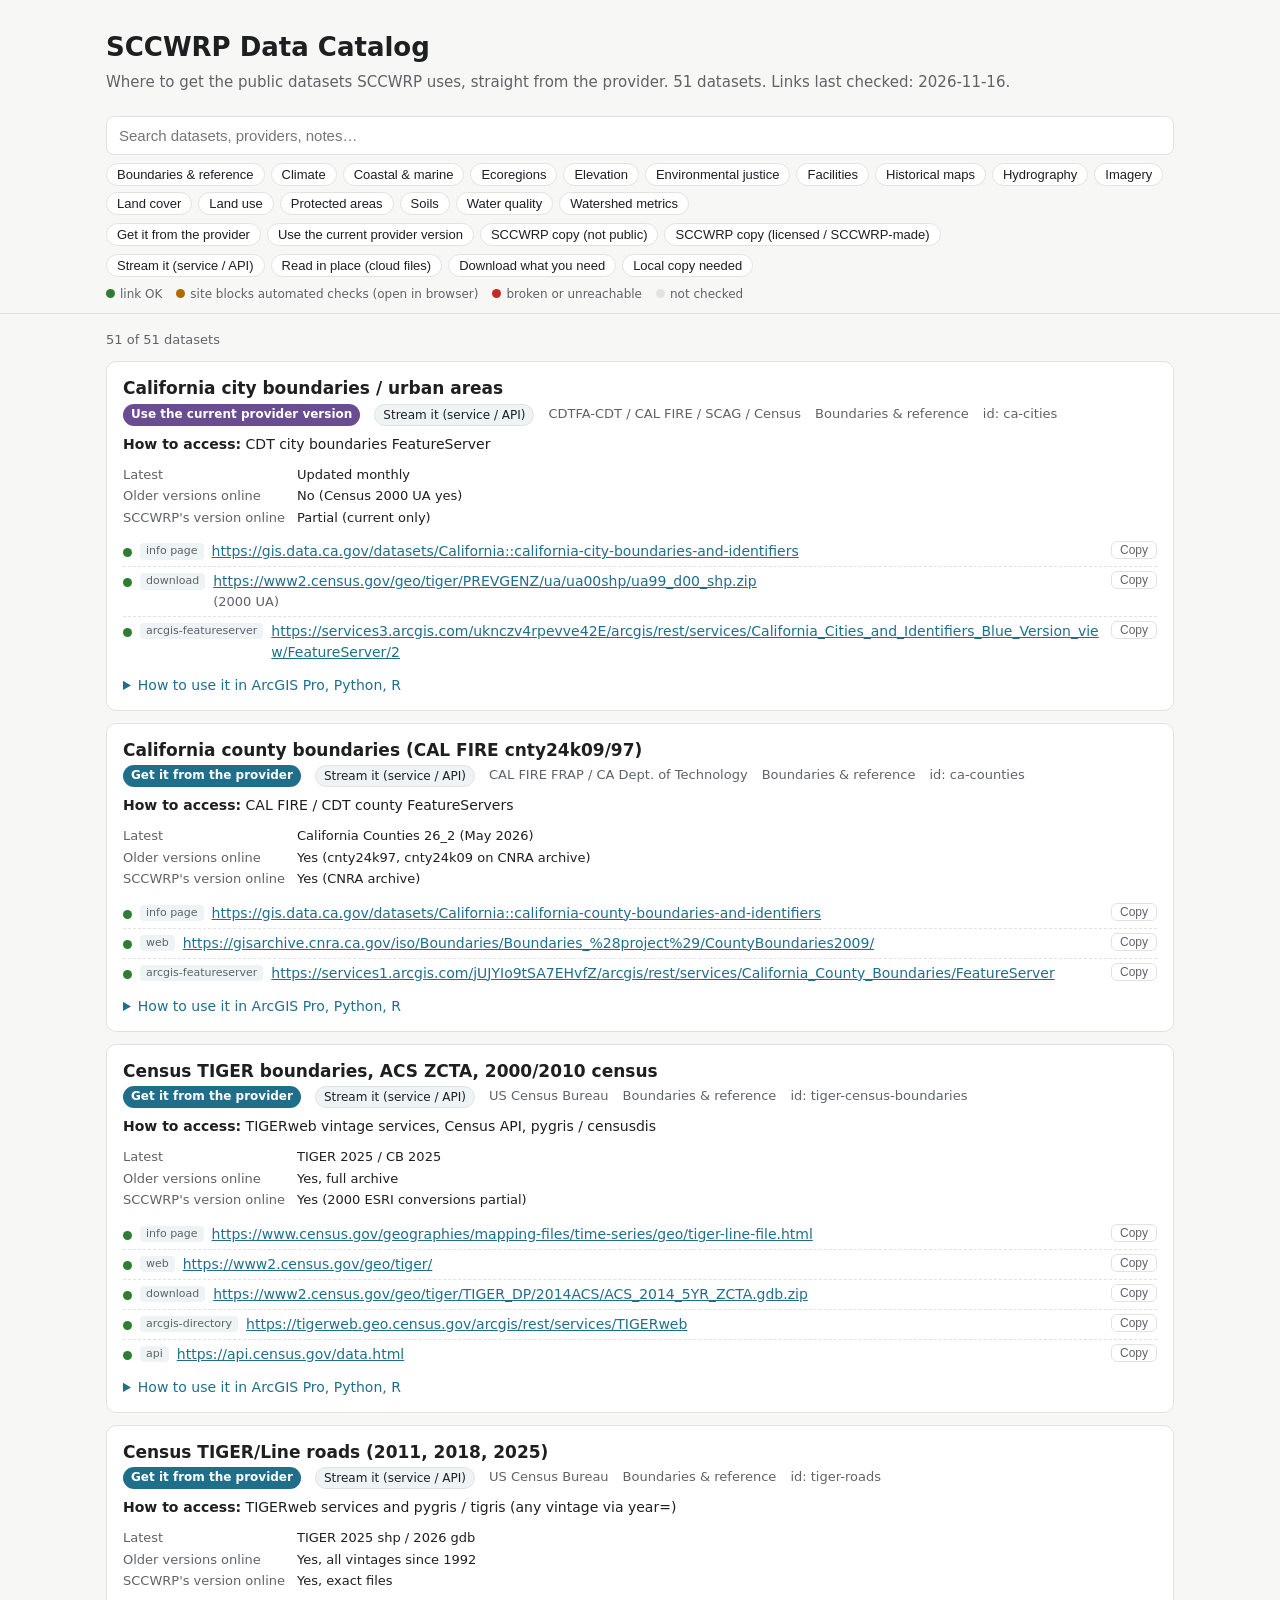
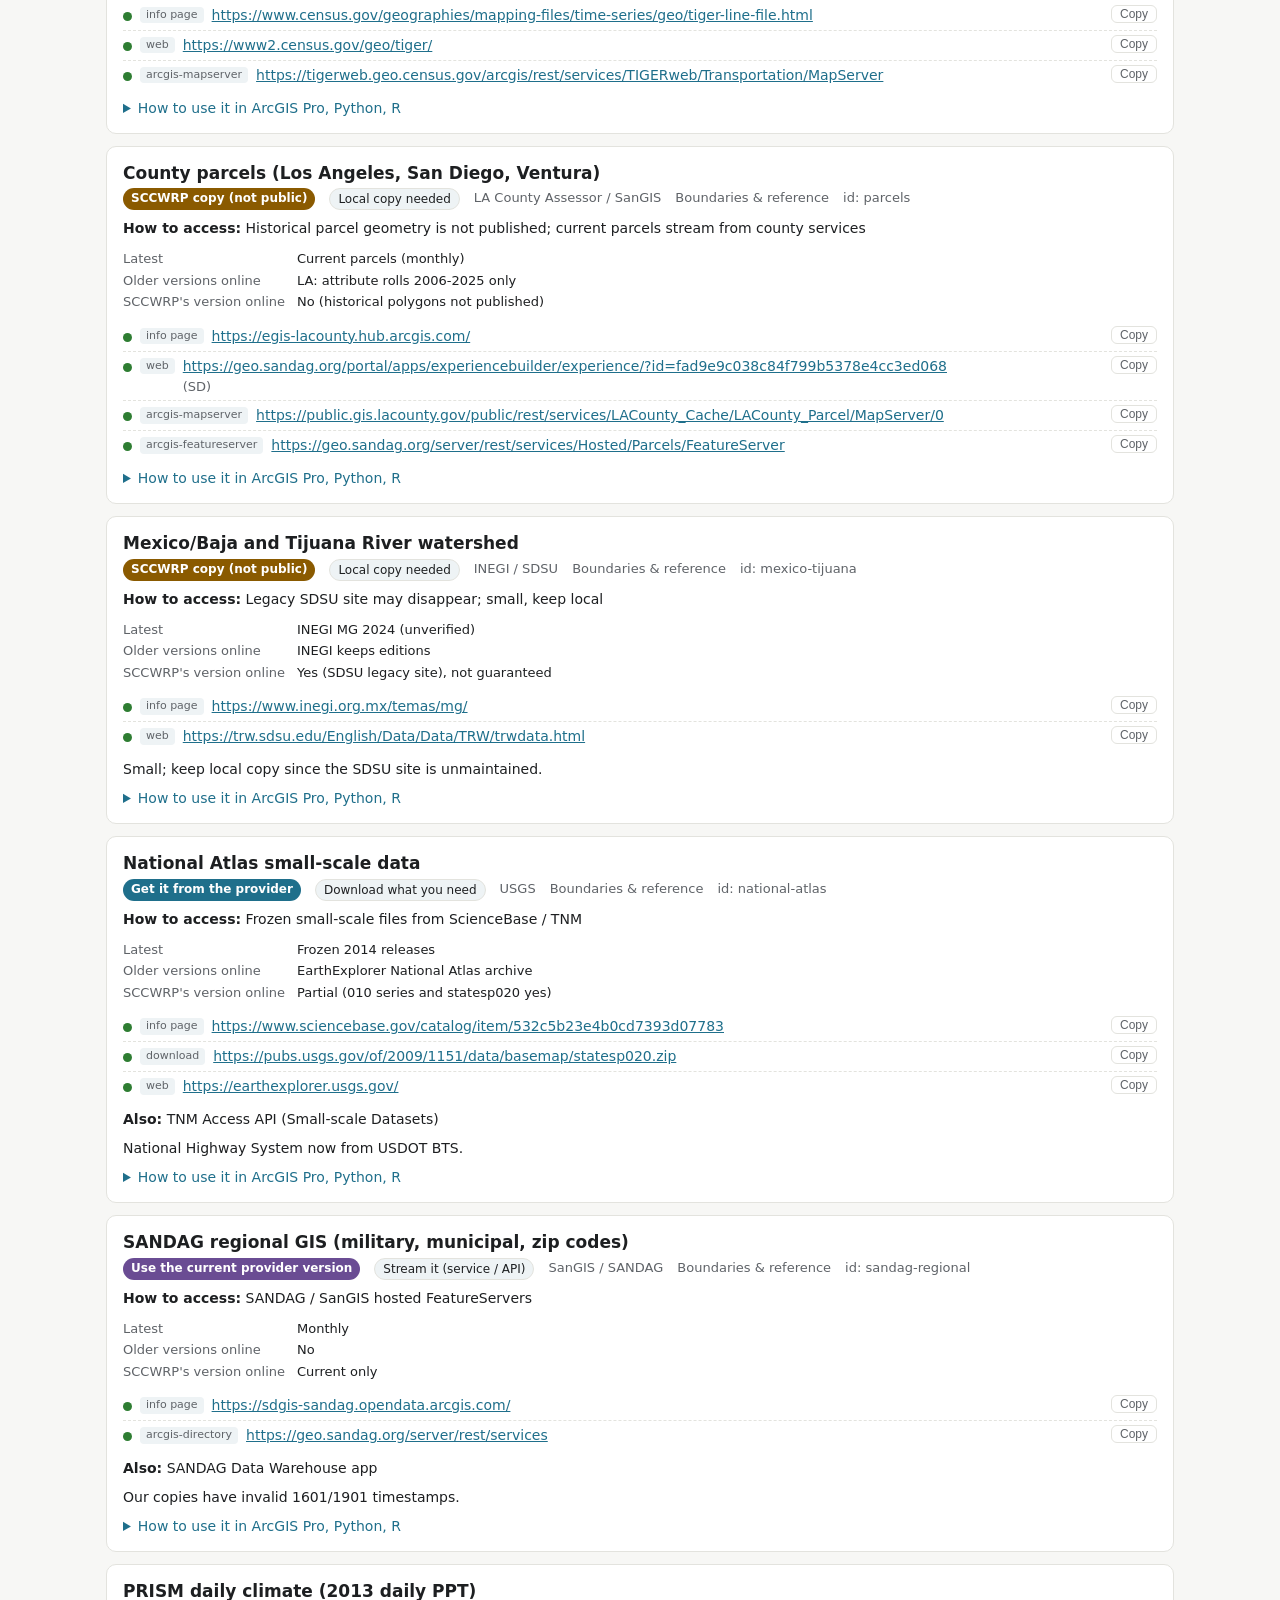
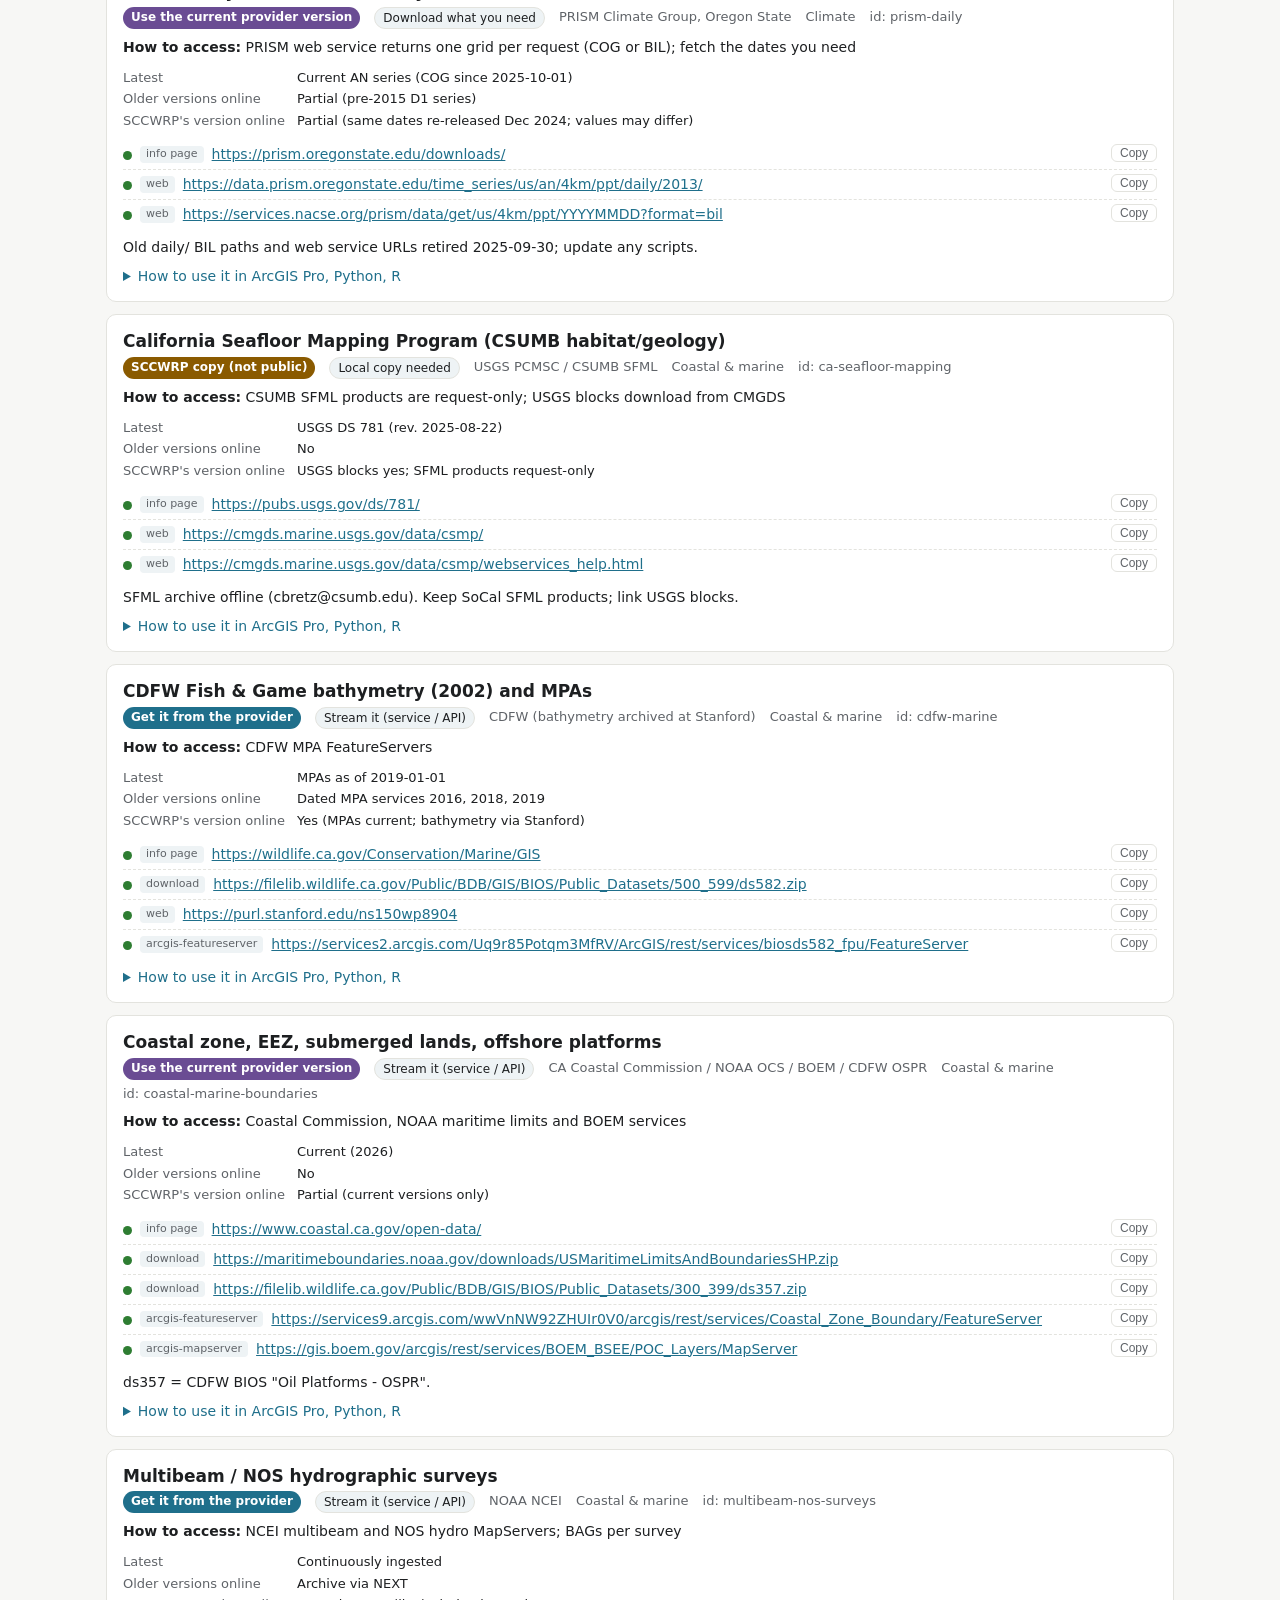
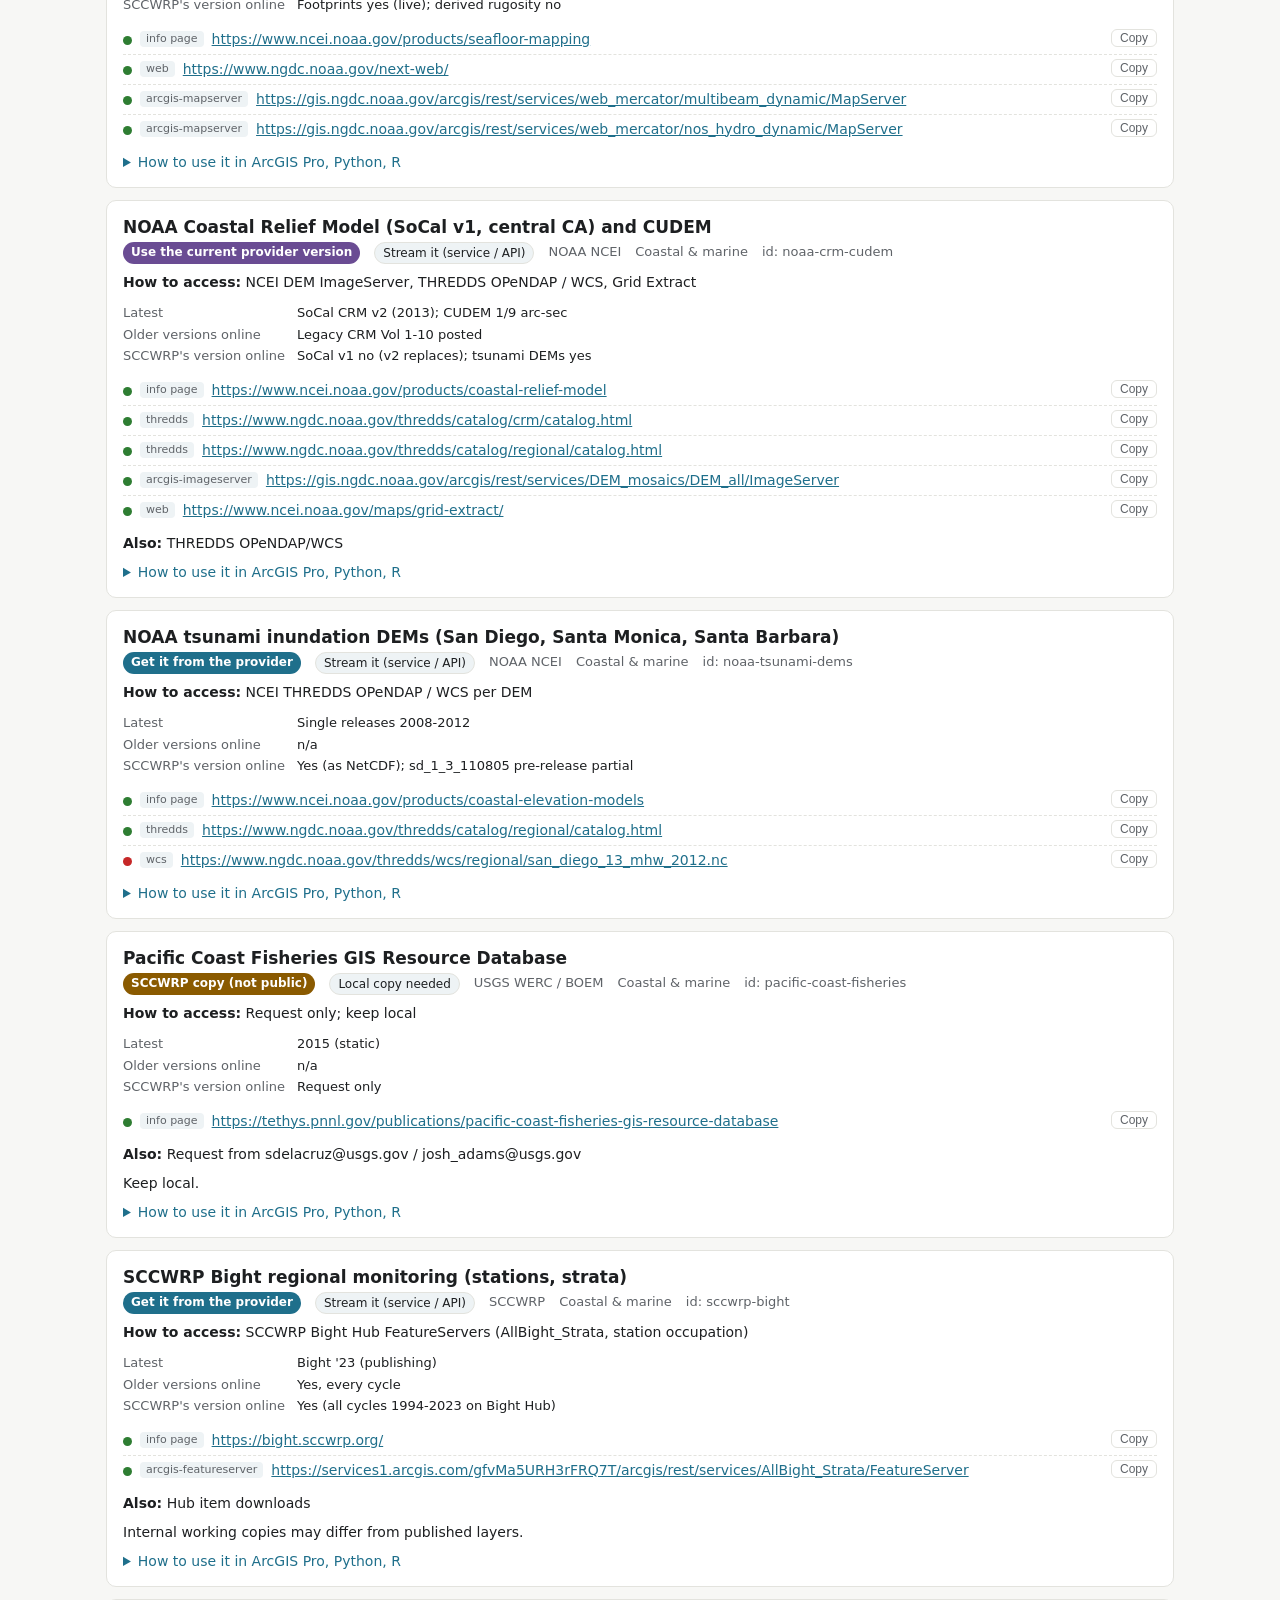
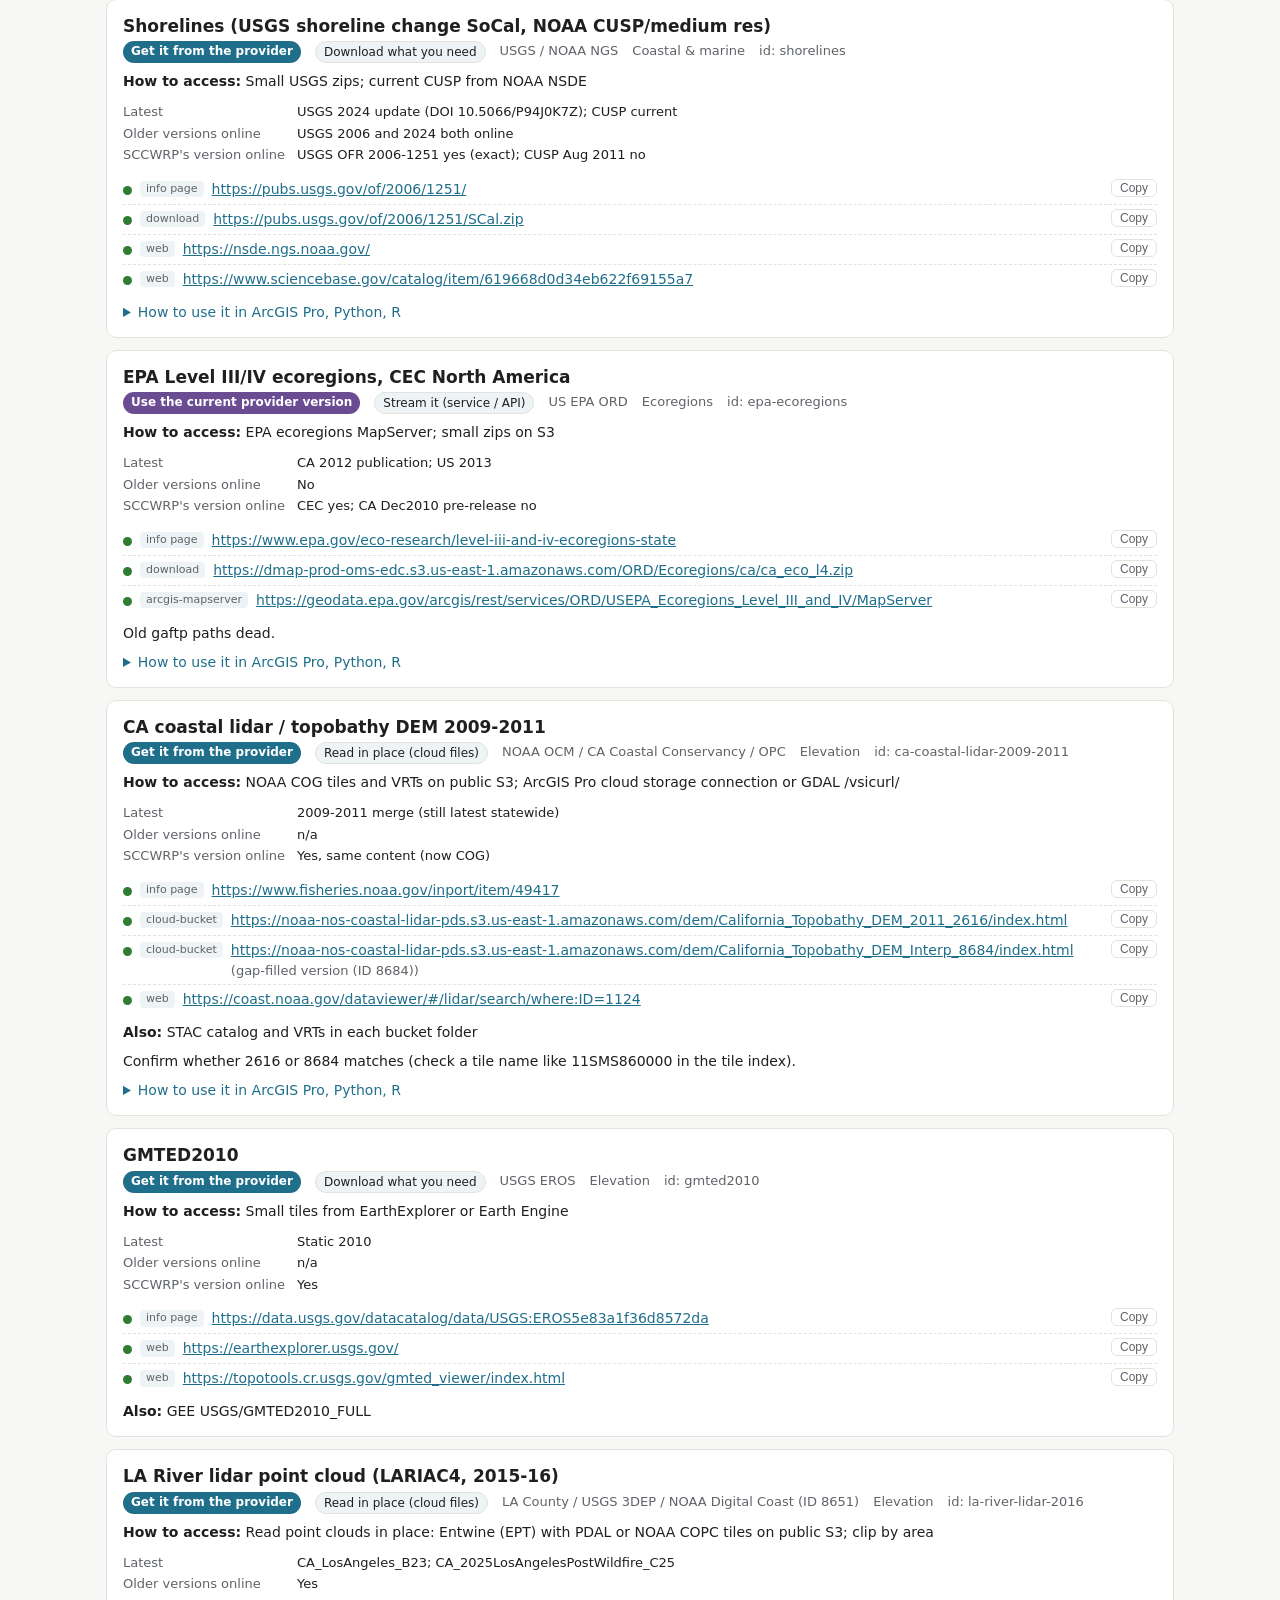
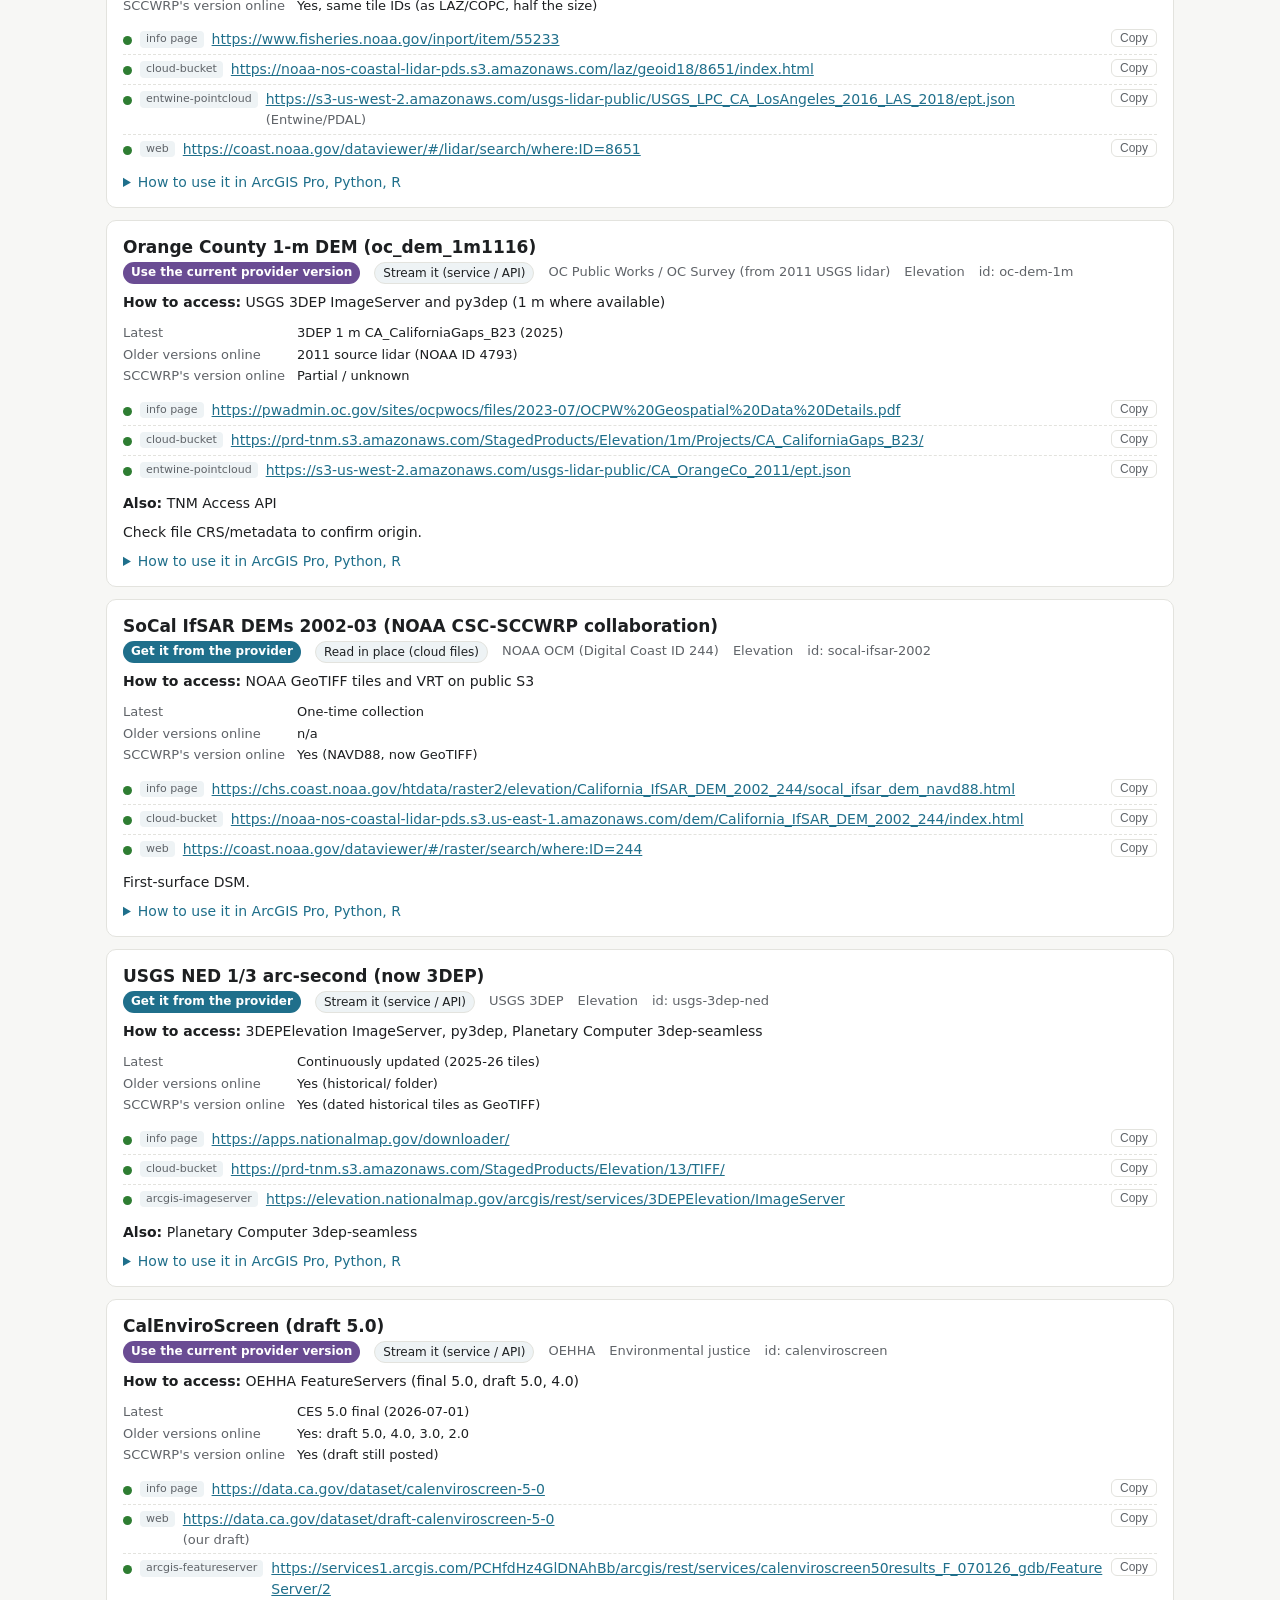
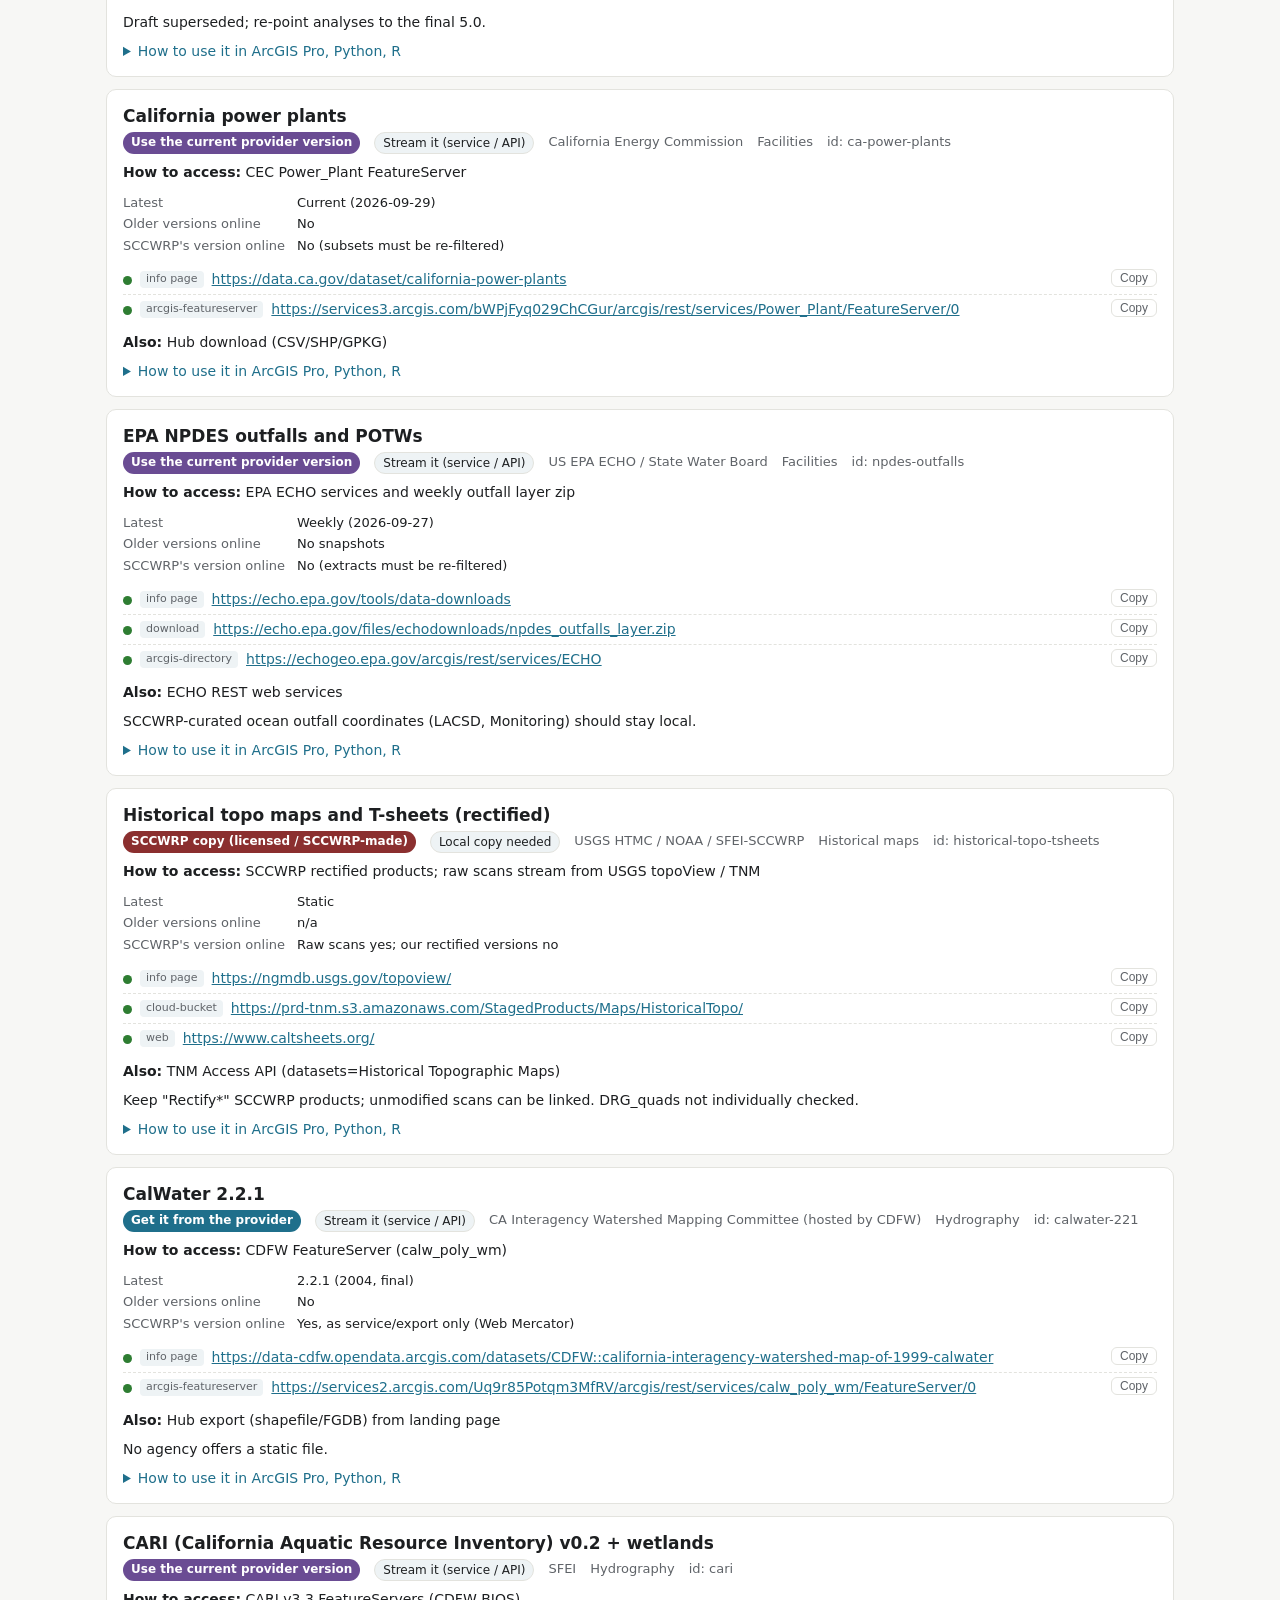
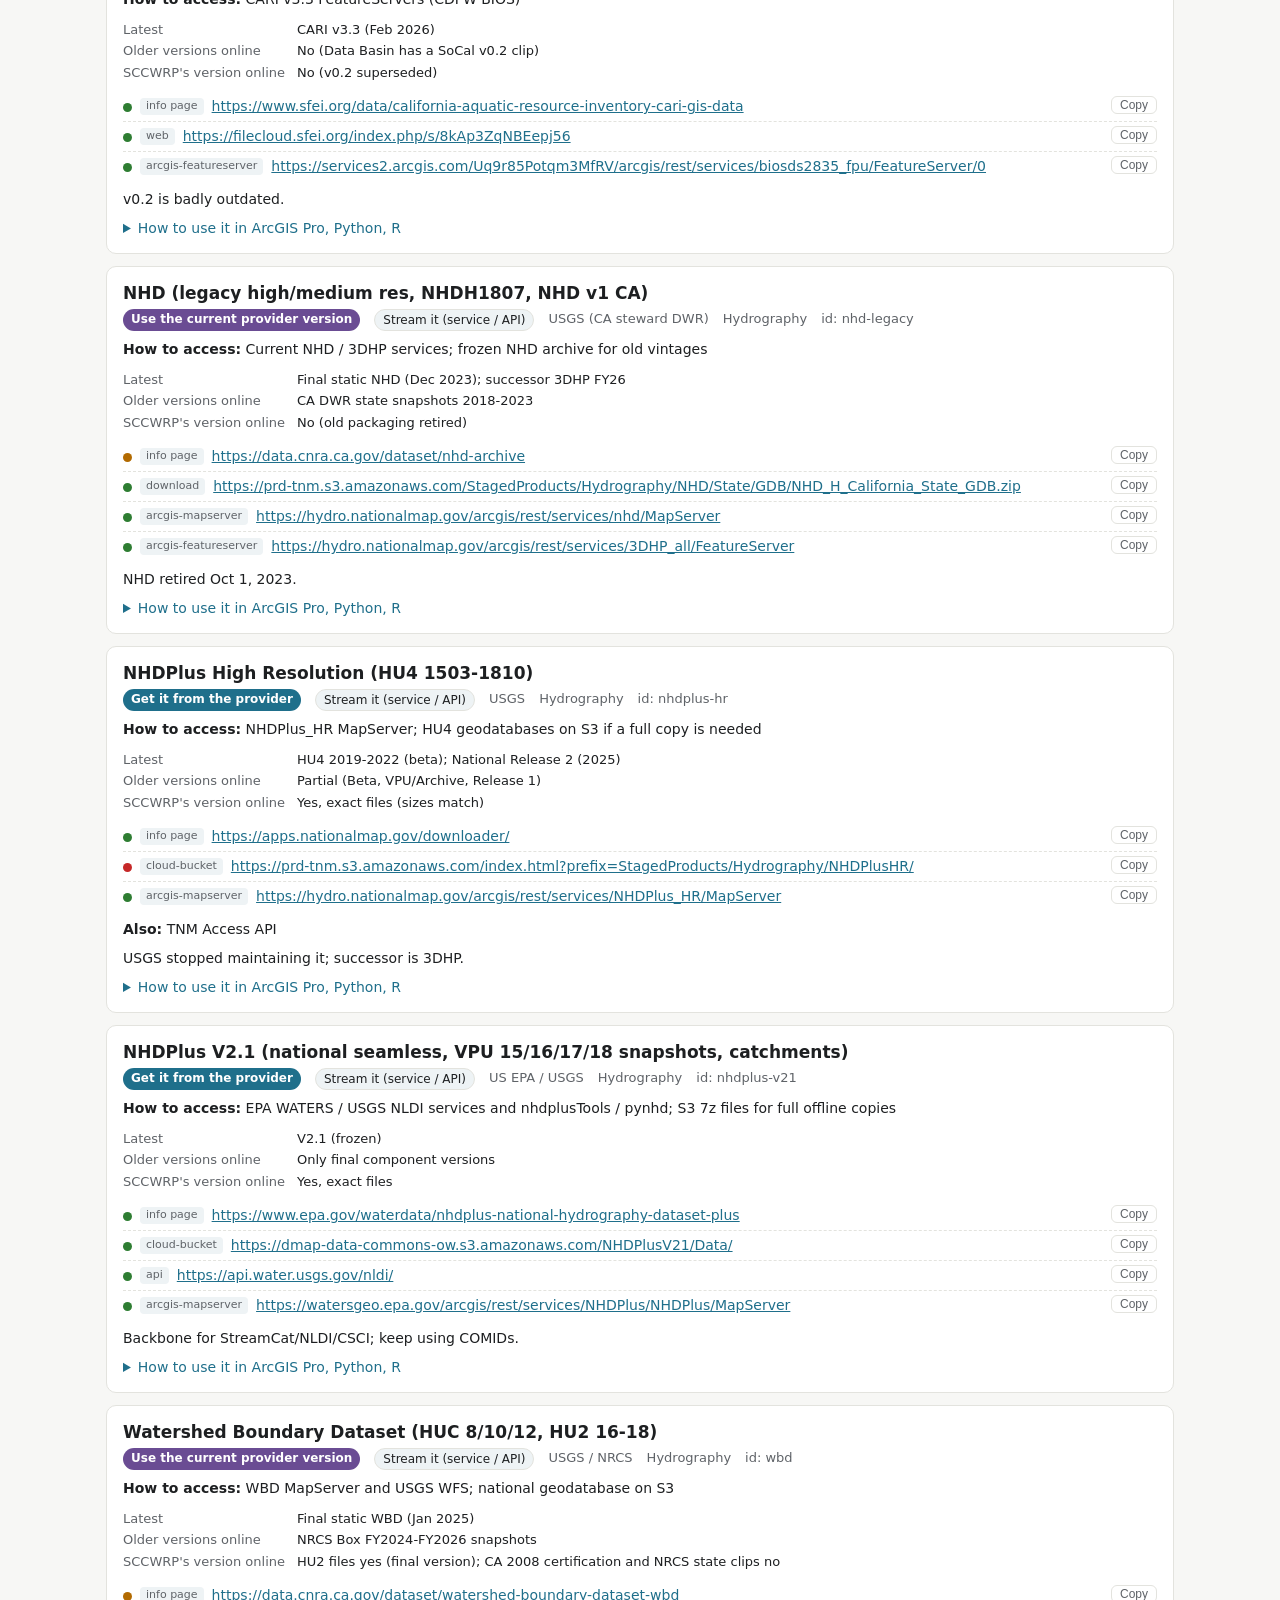
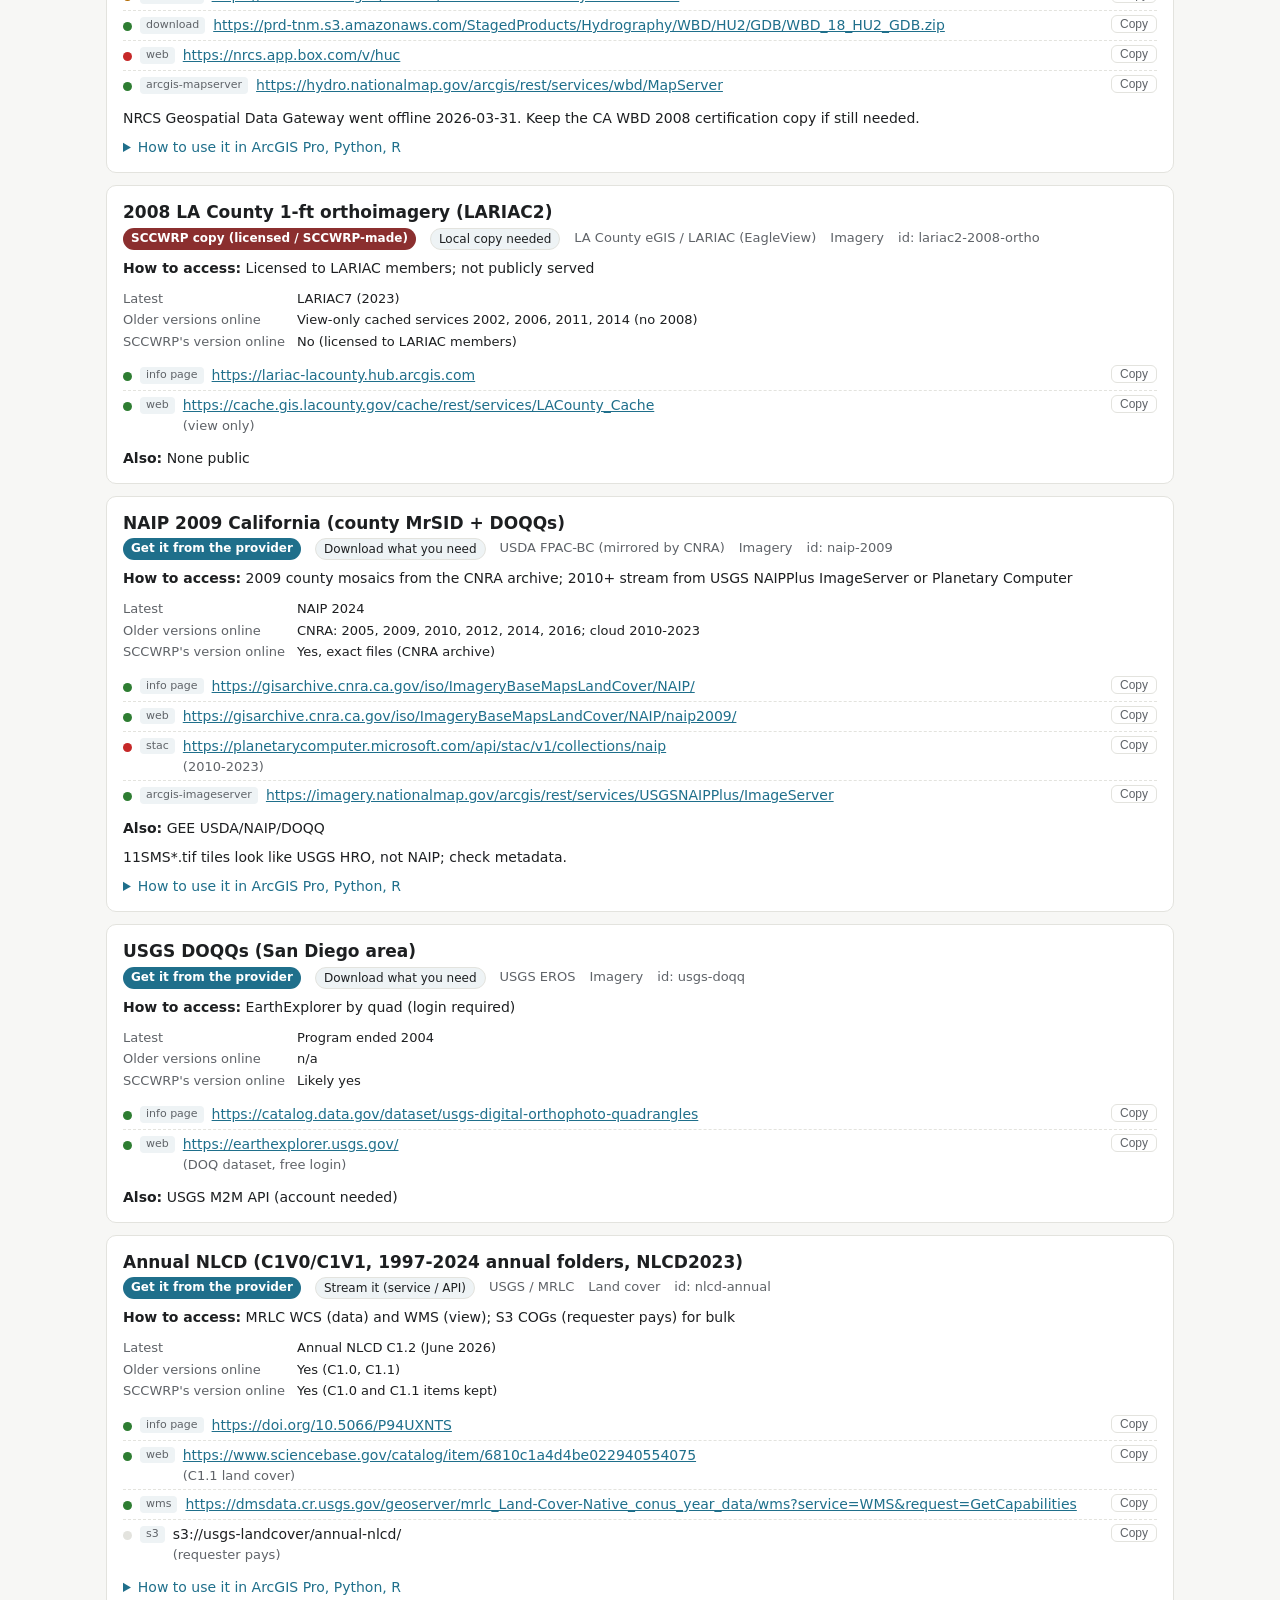
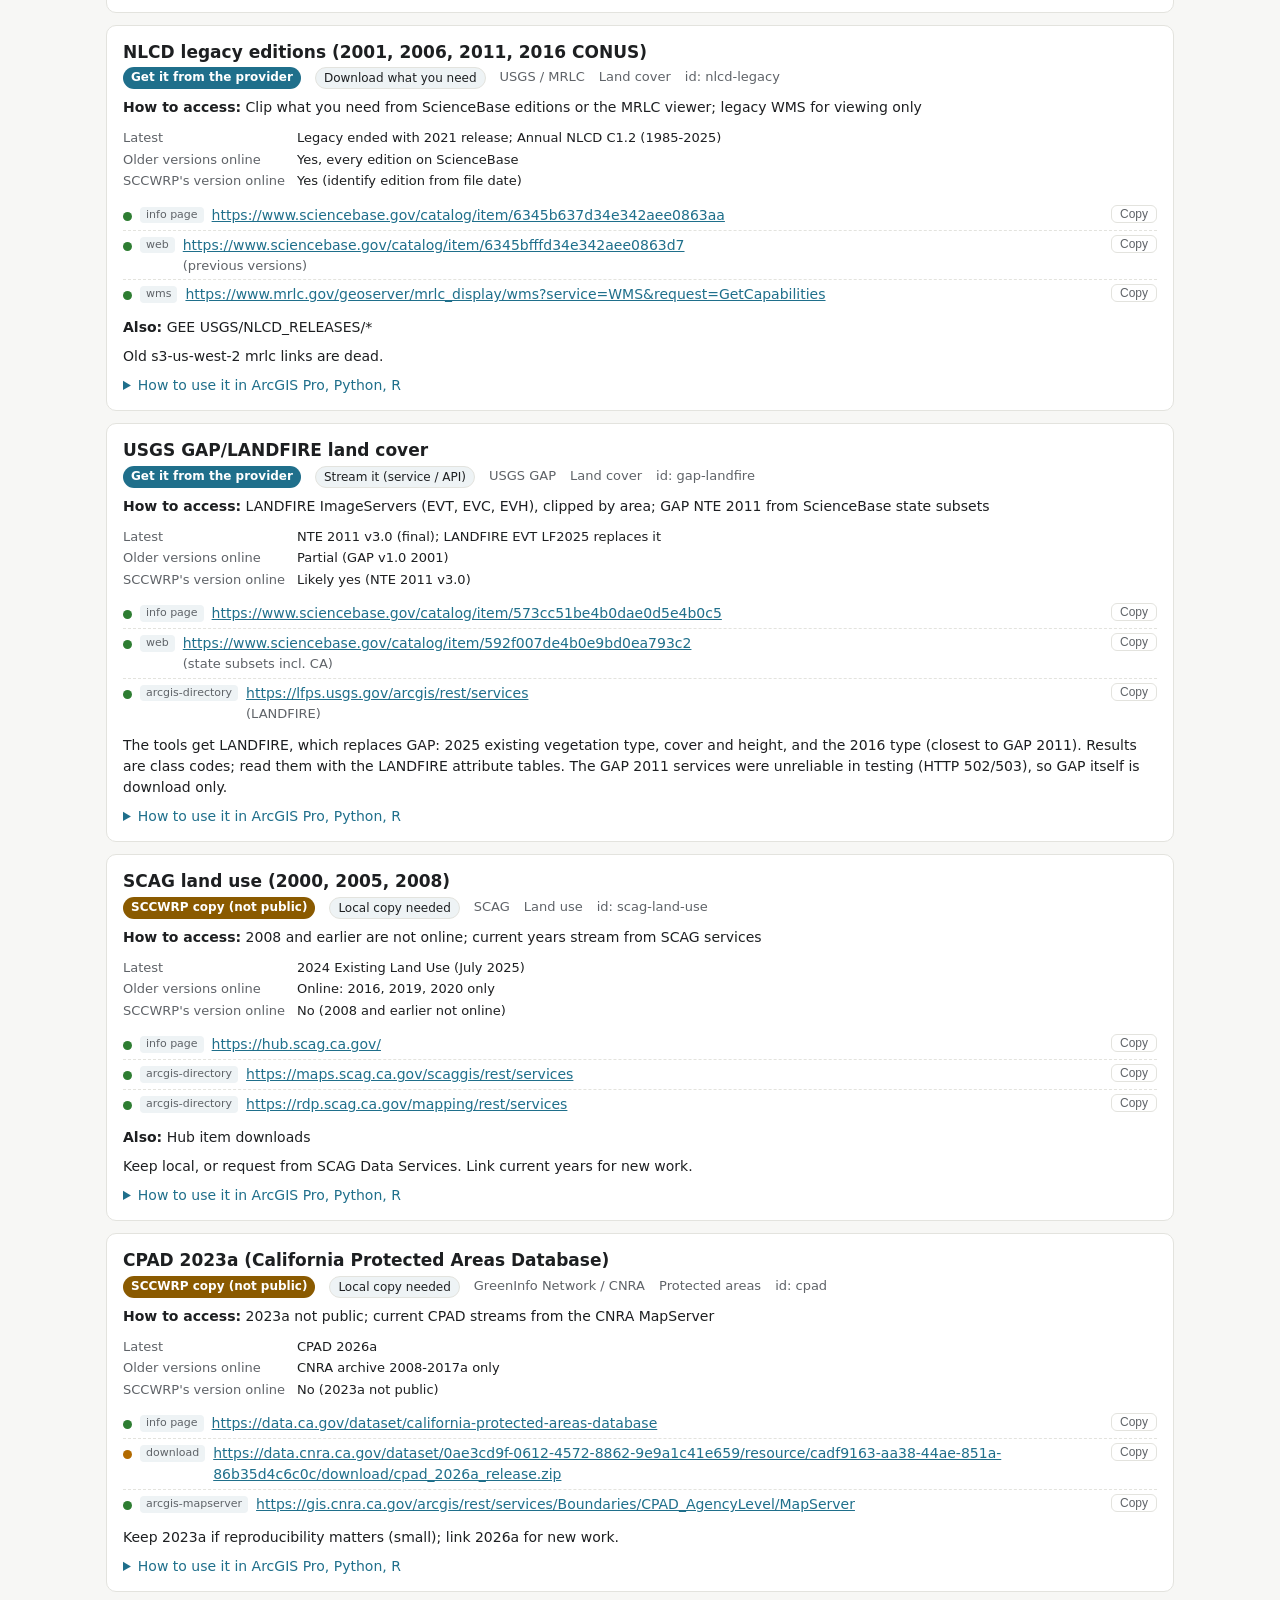
==== commit d2cc68e0: "Weekly link check 2026-11-16" ====
--- a/docs/index.html
+++ b/docs/index.html
@@ -65,7 +65,7 @@
 <body>
 <header>
   <h1>SCCWRP Data Catalog</h1>
-  <p class="sub">Where to get the public datasets SCCWRP uses, straight from the provider. 51 datasets. Links last checked: 2026-11-09.</p>
+  <p class="sub">Where to get the public datasets SCCWRP uses, straight from the provider. 51 datasets. Links last checked: 2026-11-16.</p>
 </header>
 <div class="controls"><div class="inner">
   <input type="search" id="q" placeholder="Search datasets, providers, notes…" aria-label="Search">
@@ -82,7 +82,7 @@
   <div id="list"></div>
 </main>
 <footer>Generated from the catalog JSON in this repository. To add or fix a dataset, edit its file in <code>catalog/datasets/</code>.</footer>
-<script id="data" type="application/json">{"datasets": [{"id": "ca-cities", "title": "California city boundaries / urban areas", "category": "Boundaries & reference", "provider": "CDTFA-CDT / CAL FIRE / SCAG / Census", "recommendation": "link-out-current", "versions": {"latest": "Updated monthly", "older_versions_online": "No (Census 2000 UA yes)", "sccwrp_version_online": "Partial (current only)"}, "links": [{"role": "landing", "type": "landing", "url": "https://gis.data.ca.gov/datasets/California::california-city-boundaries-and-identifiers"}, {"role": "download", "type": "download", "url": "https://www2.census.gov/geo/tiger/PREVGENZ/ua/ua00shp/ua99_d00_shp.zip", "label": "2000 UA"}, {"role": "access", "type": "arcgis-featureserver", "url": "https://services3.arcgis.com/uknczv4rpevve42E/arcgis/rest/services/California_Cities_and_Identifiers_Blue_Version_view/FeatureServer/2"}], "access": {"mode": "stream", "how": "CDT city boundaries FeatureServer"}, "fetch": {"default": "city-boundaries", "layers": {"city-boundaries": {"title": "Incorporated city boundaries, land only (CDTFA / CDT)", "handler": "arcgis-features", "url": "https://services3.arcgis.com/uknczv4rpevve42E/arcgis/rest/services/California_Cities_and_Identifiers_Blue_Version_view/FeatureServer/2", "where": "OFFSHORE IS NULL", "version": "Current (CDT, updated monthly)"}, "city-boundaries-with-water": {"title": "Incorporated city boundaries including bay and ocean portions (CDT \"blue\" version)", "handler": "arcgis-features", "url": "https://services3.arcgis.com/uknczv4rpevve42E/arcgis/rest/services/California_Cities_and_Identifiers_Blue_Version_view/FeatureServer/2", "version": "Current (CDT, updated monthly)"}, "urban-areas-2020": {"title": "Census 2020 urban areas", "handler": "arcgis-features", "url": "https://tigerweb.geo.census.gov/arcgis/rest/services/TIGERweb/tigerWMS_Current/MapServer/88", "version": "2020 Census"}}}, "packages": [], "other_access": [], "notes": "", "last_reviewed": "2026-09-29"}, {"id": "ca-counties", "title": "California county boundaries (CAL FIRE cnty24k09/97)", "category": "Boundaries & reference", "provider": "CAL FIRE FRAP / CA Dept. of Technology", "recommendation": "link-out", "versions": {"latest": "California Counties 26_2 (May 2026)", "older_versions_online": "Yes (cnty24k97, cnty24k09 on CNRA archive)", "sccwrp_version_online": "Yes (CNRA archive)"}, "links": [{"role": "landing", "type": "landing", "url": "https://gis.data.ca.gov/datasets/California::california-county-boundaries-and-identifiers"}, {"role": "download", "type": "web", "url": "https://gisarchive.cnra.ca.gov/iso/Boundaries/Boundaries_%28project%29/CountyBoundaries2009/"}, {"role": "access", "type": "arcgis-featureserver", "url": "https://services1.arcgis.com/jUJYIo9tSA7EHvfZ/arcgis/rest/services/California_County_Boundaries/FeatureServer"}], "access": {"mode": "stream", "how": "CAL FIRE / CDT county FeatureServers"}, "fetch": {"default": "counties", "layers": {"counties": {"title": "California county boundaries (current, CA Dept. of Technology)", "handler": "arcgis-features", "url": "https://services1.arcgis.com/jUJYIo9tSA7EHvfZ/arcgis/rest/services/California_County_Boundaries/FeatureServer/0", "version": "California Counties 26_2 (May 2026)"}, "cnty24k09": {"title": "CAL FIRE county boundaries cnty24k09 (1:24,000, 2009), polygons", "handler": "download", "url": "https://gisarchive.cnra.ca.gov/iso/Boundaries/Boundaries_%28project%29/CountyBoundaries2009/cnty24k09_1_shp.zip", "kind": "vector", "member": "cnty24k09_1_poly.shp", "version": "cnty24k09_1 (2009)"}}}, "packages": [], "other_access": [], "notes": "", "last_reviewed": "2026-09-29"}, {"id": "tiger-census-boundaries", "title": "Census TIGER boundaries, ACS ZCTA, 2000/2010 census", "category": "Boundaries & reference", "provider": "US Census Bureau", "recommendation": "link-out", "versions": {"latest": "TIGER 2025 / CB 2025", "older_versions_online": "Yes, full archive", "sccwrp_version_online": "Yes (2000 ESRI conversions partial)"}, "links": [{"role": "landing", "type": "landing", "url": "https://www.census.gov/geographies/mapping-files/time-series/geo/tiger-line-file.html"}, {"role": "download", "type": "web", "url": "https://www2.census.gov/geo/tiger/"}, {"role": "download", "type": "download", "url": "https://www2.census.gov/geo/tiger/TIGER_DP/2014ACS/ACS_2014_5YR_ZCTA.gdb.zip"}, {"role": "access", "type": "arcgis-directory", "url": "https://tigerweb.geo.census.gov/arcgis/rest/services/TIGERweb"}, {"role": "access", "type": "api", "url": "https://api.census.gov/data.html"}], "access": {"mode": "stream", "how": "TIGERweb vintage services, Census API, pygris / censusdis"}, "fetch": {"default": "tracts", "layers": {"tracts": {"title": "Census tracts", "handler": "arcgis-features", "url": "https://tigerweb.geo.census.gov/arcgis/rest/services/TIGERweb/tigerWMS_Current/MapServer/8", "version": "TIGERweb Current (January 1, 2026 vintage)"}, "block-groups": {"title": "Census block groups", "handler": "arcgis-features", "url": "https://tigerweb.geo.census.gov/arcgis/rest/services/TIGERweb/tigerWMS_Current/MapServer/10", "version": "TIGERweb Current (January 1, 2026 vintage)"}, "blocks-2020": {"title": "2020 Census blocks", "handler": "arcgis-features", "url": "https://tigerweb.geo.census.gov/arcgis/rest/services/TIGERweb/tigerWMS_Current/MapServer/12", "version": "2020 Census"}, "places": {"title": "Incorporated places (cities)", "handler": "arcgis-features", "url": "https://tigerweb.geo.census.gov/arcgis/rest/services/TIGERweb/tigerWMS_Current/MapServer/28", "version": "TIGERweb Current (January 1, 2026 vintage)"}, "cdps": {"title": "Census designated places (unincorporated communities)", "handler": "arcgis-features", "url": "https://tigerweb.geo.census.gov/arcgis/rest/services/TIGERweb/tigerWMS_Current/MapServer/30", "version": "TIGERweb Current (January 1, 2026 vintage)"}, "zctas": {"title": "2020 ZIP Code Tabulation Areas (ZCTAs)", "handler": "arcgis-features", "url": "https://tigerweb.geo.census.gov/arcgis/rest/services/TIGERweb/tigerWMS_Current/MapServer/2", "version": "2020 Census"}, "counties": {"title": "Counties", "handler": "arcgis-features", "url": "https://tigerweb.geo.census.gov/arcgis/rest/services/TIGERweb/tigerWMS_Current/MapServer/82", "version": "TIGERweb Current (January 1, 2026 vintage)"}}}, "packages": [{"language": "Python", "name": "censusdis"}, {"language": "Python", "name": "pygris"}], "other_access": [], "notes": "", "last_reviewed": "2026-09-29"}, {"id": "tiger-roads", "title": "Census TIGER/Line roads (2011, 2018, 2025)", "category": "Boundaries & reference", "provider": "US Census Bureau", "recommendation": "link-out", "versions": {"latest": "TIGER 2025 shp / 2026 gdb", "older_versions_online": "Yes, all vintages since 1992", "sccwrp_version_online": "Yes, exact files"}, "links": [{"role": "landing", "type": "landing", "url": "https://www.census.gov/geographies/mapping-files/time-series/geo/tiger-line-file.html"}, {"role": "download", "type": "web", "url": "https://www2.census.gov/geo/tiger/"}, {"role": "access", "type": "arcgis-mapserver", "url": "https://tigerweb.geo.census.gov/arcgis/rest/services/TIGERweb/Transportation/MapServer"}], "access": {"mode": "stream", "how": "TIGERweb services and pygris / tigris (any vintage via year=)"}, "fetch": {"default": "primary-roads", "layers": {"primary-roads": {"title": "Primary roads (interstates and other limited-access highways), TIGERweb current", "handler": "arcgis-features", "url": "https://tigerweb.geo.census.gov/arcgis/rest/services/TIGERweb/Transportation/MapServer/2", "version": "TIGERweb, January 1, 2026"}, "secondary-roads": {"title": "Secondary roads (US, state and county highways), TIGERweb current", "handler": "arcgis-features", "url": "https://tigerweb.geo.census.gov/arcgis/rest/services/TIGERweb/Transportation/MapServer/6", "version": "TIGERweb, January 1, 2026"}, "local-roads": {"title": "Local roads (neighbourhood streets, rural roads, ramps and other minor roads), TIGERweb current", "handler": "arcgis-features", "url": "https://tigerweb.geo.census.gov/arcgis/rest/services/TIGERweb/Transportation/MapServer/8", "version": "TIGERweb, January 1, 2026"}, "railroads": {"title": "Railroads, TIGERweb current", "handler": "arcgis-features", "url": "https://tigerweb.geo.census.gov/arcgis/rest/services/TIGERweb/Transportation/MapServer/9", "version": "TIGERweb, January 1, 2026"}, "prisec-roads-by-year": {"title": "Primary and secondary roads for California, TIGER/Line shapefile of a chosen vintage", "handler": "download-template", "url_template": "https://www2.census.gov/geo/tiger/TIGER{year}/PRISECROADS/tl_{year}_06_prisecroads.zip", "iterate": "year", "kind": "vector", "member": "tl_*_06_prisecroads.shp", "version": "TIGER/Line (vintage from the year parameter)", "params": {"year": {"type": "list", "default": ["2025"], "description": "TIGER/Line vintage(s), 2011 or later, e.g. 2011,2018,2025"}}}}}, "packages": [{"language": "Python", "name": "pygris"}, {"language": "R", "name": "tigris"}], "other_access": [], "notes": "", "last_reviewed": "2026-09-29"}, {"id": "parcels", "title": "County parcels (Los Angeles, San Diego, Ventura)", "category": "Boundaries & reference", "provider": "LA County Assessor / SanGIS", "recommendation": "keep-local", "versions": {"latest": "Current parcels (monthly)", "older_versions_online": "LA: attribute rolls 2006-2025 only", "sccwrp_version_online": "No (historical polygons not published)"}, "links": [{"role": "landing", "type": "landing", "url": "https://egis-lacounty.hub.arcgis.com/"}, {"role": "download", "type": "web", "url": "https://geo.sandag.org/portal/apps/experiencebuilder/experience/?id=fad9e9c038c84f799b5378e4cc3ed068", "label": "SD"}, {"role": "access", "type": "arcgis-mapserver", "url": "https://public.gis.lacounty.gov/public/rest/services/LACounty_Cache/LACounty_Parcel/MapServer/0"}, {"role": "access", "type": "arcgis-featureserver", "url": "https://geo.sandag.org/server/rest/services/Hosted/Parcels/FeatureServer"}], "access": {"mode": "keep-local", "how": "Historical parcel geometry is not published; current parcels stream from county services"}, "fetch": {"default": "current-los-angeles", "layers": {"current-los-angeles": {"title": "Los Angeles County parcels (current, Assessor)", "handler": "arcgis-features", "url": "https://public.gis.lacounty.gov/public/rest/services/LACounty_Cache/LACounty_Parcel/MapServer/0", "version": "LA County Assessor parcels (current)"}, "current-san-diego": {"title": "San Diego County parcels (current, SANDAG / SanGIS)", "handler": "arcgis-features", "url": "https://geo.sandag.org/server/rest/services/Hosted/Parcels/FeatureServer/0", "version": "SANDAG / SanGIS parcels (current)"}, "current-ventura": {"title": "Ventura County parcels (current, County of Ventura)", "handler": "arcgis-features", "url": "https://services2.arcgis.com/XJ5Tb7dTYtAMoyYT/arcgis/rest/services/Parcels_Quarterly/FeatureServer/0", "version": "Ventura County parcels (current)"}, "ventura-2016": {"title": "Ventura County parcels, March 2016", "handler": "local", "holding": "parcels/ventura-2016", "kind": "vector", "version": "Ventura County parcels, March 2016"}}}, "packages": [], "other_access": [], "notes": "", "last_reviewed": "2026-09-29"}, {"id": "mexico-tijuana", "title": "Mexico/Baja and Tijuana River watershed", "category": "Boundaries & reference", "provider": "INEGI / SDSU", "recommendation": "keep-local", "versions": {"latest": "INEGI MG 2024 (unverified)", "older_versions_online": "INEGI keeps editions", "sccwrp_version_online": "Yes (SDSU legacy site), not guaranteed"}, "links": [{"role": "landing", "type": "landing", "url": "https://www.inegi.org.mx/temas/mg/"}, {"role": "download", "type": "web", "url": "https://trw.sdsu.edu/English/Data/Data/TRW/trwdata.html"}], "access": {"mode": "keep-local", "how": "Legacy SDSU site may disappear; small, keep local"}, "fetch": {"default": "tijuana-watershed", "layers": {"tijuana-watershed": {"title": "Tijuana River watershed boundary (US and Mexico)", "handler": "local", "holding": "mexico-tijuana/tijuana-watershed", "kind": "vector", "version": "SDSU Tijuana River watershed GIS (legacy)"}, "mexico-states": {"title": "Mexican states (with 1990 census attributes)", "handler": "local", "holding": "mexico-tijuana/mexico-states", "kind": "vector", "version": "Legacy SCCWRP copy (1990s)"}, "shoreline": {"title": "Mexico and Central America land and islands (World Vector Shoreline)", "handler": "local", "holding": "mexico-tijuana/shoreline", "kind": "vector", "version": "World Vector Shoreline (legacy copy)"}}}, "packages": [], "other_access": [], "notes": "Small; keep local copy since the SDSU site is unmaintained.", "last_reviewed": "2026-09-29"}, {"id": "national-atlas", "title": "National Atlas small-scale data", "category": "Boundaries & reference", "provider": "USGS", "recommendation": "link-out", "versions": {"latest": "Frozen 2014 releases", "older_versions_online": "EarthExplorer National Atlas archive", "sccwrp_version_online": "Partial (010 series and statesp020 yes)"}, "links": [{"role": "landing", "type": "landing", "url": "https://www.sciencebase.gov/catalog/item/532c5b23e4b0cd7393d07783"}, {"role": "download", "type": "download", "url": "https://pubs.usgs.gov/of/2009/1151/data/basemap/statesp020.zip"}, {"role": "download", "type": "web", "url": "https://earthexplorer.usgs.gov/"}], "access": {"mode": "download-on-demand", "how": "Frozen small-scale files from ScienceBase / TNM"}, "fetch": {"layers": {"states-2m": {"title": "State boundaries, 1:2,000,000 (National Atlas statesp020)", "handler": "download", "url": "https://pubs.usgs.gov/of/2009/1151/data/basemap/statesp020.zip", "kind": "vector", "member": "statesp020.shp", "version": "National Atlas statesp020 (frozen)"}}}, "packages": [], "other_access": ["TNM Access API (Small-scale Datasets)"], "notes": "National Highway System now from USDOT BTS.", "last_reviewed": "2026-09-29"}, {"id": "sandag-regional", "title": "SANDAG regional GIS (military, municipal, zip codes)", "category": "Boundaries & reference", "provider": "SanGIS / SANDAG", "recommendation": "link-out-current", "versions": {"latest": "Monthly", "older_versions_online": "No", "sccwrp_version_online": "Current only"}, "links": [{"role": "landing", "type": "landing", "url": "https://sdgis-sandag.opendata.arcgis.com/"}, {"role": "access", "type": "arcgis-directory", "url": "https://geo.sandag.org/server/rest/services"}], "access": {"mode": "stream", "how": "SANDAG / SanGIS hosted FeatureServers"}, "fetch": {"default": "municipal-boundaries", "layers": {"municipal-boundaries": {"title": "Municipal (city) boundaries, San Diego County", "handler": "arcgis-features", "url": "https://geo.sandag.org/server/rest/services/Hosted/Municipal_Boundaries/FeatureServer/0", "version": "Current (SanGIS/SANDAG)"}, "military-facilities": {"title": "Military-owned and leased lands", "handler": "arcgis-features", "url": "https://geo.sandag.org/server/rest/services/Hosted/Military_Facilities/FeatureServer/0", "version": "Current (SanGIS/SANDAG)"}, "zip-codes": {"title": "ZIP Code areas (approximate, SanGIS)", "handler": "arcgis-features", "url": "https://geo.sandag.org/server/rest/services/Hosted/Zipcodes/FeatureServer/0", "version": "Current (SanGIS/SANDAG)"}, "hydrologic-basins": {"title": "Hydrologic basins (Calwater 2.2.1 HU/HA/HSA)", "handler": "arcgis-features", "url": "https://geo.sandag.org/server/rest/services/Hosted/Hydrological_Basins/FeatureServer/0", "version": "Calwater 2.2.1 (2004)"}, "land-use-2025": {"title": "Existing land use, 2025 inventory", "handler": "arcgis-features", "url": "https://geo.sandag.org/server/rest/services/Hosted/Land_Use_2025/FeatureServer/0", "version": "SANDAG land use inventory 2025"}, "storm-drains": {"title": "Storm drain conveyances, City of San Diego", "handler": "arcgis-features", "url": "https://geo.sandag.org/server/rest/services/Hosted/Drain_Conveyance/FeatureServer/0", "version": "Current (City of San Diego Stormwater)"}}}, "packages": [], "other_access": ["SANDAG Data Warehouse app"], "notes": "Our copies have invalid 1601/1901 timestamps.", "last_reviewed": "2026-09-29"}, {"id": "prism-daily", "title": "PRISM daily climate (2013 daily PPT)", "category": "Climate", "provider": "PRISM Climate Group, Oregon State", "recommendation": "link-out-current", "versions": {"latest": "Current AN series (COG since 2025-10-01)", "older_versions_online": "Partial (pre-2015 D1 series)", "sccwrp_version_online": "Partial (same dates re-released Dec 2024; values may differ)"}, "links": [{"role": "landing", "type": "landing", "url": "https://prism.oregonstate.edu/downloads/"}, {"role": "download", "type": "web", "url": "https://data.prism.oregonstate.edu/time_series/us/an/4km/ppt/daily/2013/"}, {"role": "access", "type": "web", "url": "https://services.nacse.org/prism/data/get/us/4km/ppt/YYYYMMDD?format=bil"}], "access": {"mode": "download-on-demand", "how": "PRISM web service returns one grid per request (COG or BIL); fetch the dates you need"}, "fetch": {"layers": {"daily": {"title": "PRISM daily 4 km grids (one file per date)", "handler": "download-template", "url_template": "https://services.nacse.org/prism/data/get/us/4km/{element}/{date:%Y%m%d}", "iterate": "date", "kind": "raster", "member": "*.tif", "min_interval_s": 2, "resampling": "bilinear", "params": {"date": {"type": "dates", "min": "1981-01-01", "required": true, "max_count": 31, "description": "YYYY-MM-DD, or start/end for a range (up to 31 days)"}, "element": {"type": "choice", "choices": ["ppt", "tmin", "tmax", "tmean", "tdmean", "vpdmin", "vpdmax"], "default": "ppt", "description": "Climate variable"}}}}}, "packages": [], "other_access": [], "notes": "Old daily/ BIL paths and web service URLs retired 2025-09-30; update any scripts.", "last_reviewed": "2026-09-29"}, {"id": "ca-seafloor-mapping", "title": "California Seafloor Mapping Program (CSUMB habitat/geology)", "category": "Coastal & marine", "provider": "USGS PCMSC / CSUMB SFML", "recommendation": "keep-local", "versions": {"latest": "USGS DS 781 (rev. 2025-08-22)", "older_versions_online": "No", "sccwrp_version_online": "USGS blocks yes; SFML products request-only"}, "links": [{"role": "landing", "type": "landing", "url": "https://pubs.usgs.gov/ds/781/"}, {"role": "download", "type": "web", "url": "https://cmgds.marine.usgs.gov/data/csmp/"}, {"role": "access", "type": "web", "url": "https://cmgds.marine.usgs.gov/data/csmp/webservices_help.html"}], "access": {"mode": "keep-local", "how": "CSUMB SFML products are request-only; USGS blocks download from CMGDS"}, "fetch": {"layers": {"la-jolla-bathymetry": {"title": "La Jolla 2 m multibeam bathymetry (CSUMB SFML)", "handler": "local", "holding": "ca-seafloor-mapping/la-jolla-bathymetry", "kind": "raster", "resampling": "bilinear"}}}, "packages": [], "other_access": [], "notes": "SFML archive offline (cbretz@csumb.edu). Keep SoCal SFML products; link USGS blocks.", "last_reviewed": "2026-09-29"}, {"id": "cdfw-marine", "title": "CDFW Fish & Game bathymetry (2002) and MPAs", "category": "Coastal & marine", "provider": "CDFW (bathymetry archived at Stanford)", "recommendation": "link-out", "versions": {"latest": "MPAs as of 2019-01-01", "older_versions_online": "Dated MPA services 2016, 2018, 2019", "sccwrp_version_online": "Yes (MPAs current; bathymetry via Stanford)"}, "links": [{"role": "landing", "type": "landing", "url": "https://wildlife.ca.gov/Conservation/Marine/GIS"}, {"role": "download", "type": "download", "url": "https://filelib.wildlife.ca.gov/Public/BDB/GIS/BIOS/Public_Datasets/500_599/ds582.zip"}, {"role": "download", "type": "web", "url": "https://purl.stanford.edu/ns150wp8904"}, {"role": "access", "type": "arcgis-featureserver", "url": "https://services2.arcgis.com/Uq9r85Potqm3MfRV/ArcGIS/rest/services/biosds582_fpu/FeatureServer"}], "access": {"mode": "stream", "how": "CDFW MPA FeatureServers"}, "fetch": {"default": "mpas", "layers": {"mpas": {"title": "Marine Protected Areas", "handler": "arcgis-features", "url": "https://services2.arcgis.com/Uq9r85Potqm3MfRV/arcgis/rest/services/biosds582_fpu/FeatureServer/0", "stage": {"source": "provider", "extent": "ocean"}}, "bathymetry-200m": {"title": "Statewide bathymetry, 200 m (CDFW 2002)", "handler": "local", "holding": "cdfw-marine/bathymetry-200m", "kind": "raster", "resampling": "bilinear", "version": "CDFW bd200m_v2 (2002)", "stage": {"source": "local", "holding": "cdfw-marine/bathymetry-200m", "extent": "ocean"}}}}, "packages": [], "other_access": [], "notes": "", "last_reviewed": "2026-09-29"}, {"id": "coastal-marine-boundaries", "title": "Coastal zone, EEZ, submerged lands, offshore platforms", "category": "Coastal & marine", "provider": "CA Coastal Commission / NOAA OCS / BOEM / CDFW OSPR", "recommendation": "link-out-current", "versions": {"latest": "Current (2026)", "older_versions_online": "No", "sccwrp_version_online": "Partial (current versions only)"}, "links": [{"role": "landing", "type": "landing", "url": "https://www.coastal.ca.gov/open-data/"}, {"role": "download", "type": "download", "url": "https://maritimeboundaries.noaa.gov/downloads/USMaritimeLimitsAndBoundariesSHP.zip"}, {"role": "download", "type": "download", "url": "https://filelib.wildlife.ca.gov/Public/BDB/GIS/BIOS/Public_Datasets/300_399/ds357.zip"}, {"role": "access", "type": "arcgis-featureserver", "url": "https://services9.arcgis.com/wwVnNW92ZHUIr0V0/arcgis/rest/services/Coastal_Zone_Boundary/FeatureServer"}, {"role": "access", "type": "arcgis-mapserver", "url": "https://gis.boem.gov/arcgis/rest/services/BOEM_BSEE/POC_Layers/MapServer"}], "access": {"mode": "stream", "how": "Coastal Commission, NOAA maritime limits and BOEM services"}, "fetch": {"default": "marine-regions", "layers": {"marine-regions": {"title": "MLPA study regions", "handler": "arcgis-features", "url": "https://services2.arcgis.com/Uq9r85Potqm3MfRV/arcgis/rest/services/biosds3178_fpu/FeatureServer/0", "stage": {"source": "provider", "extent": "ocean"}}, "state-waters-line": {"title": "Three nautical mile state maritime limit", "handler": "arcgis-features", "url": "https://services2.arcgis.com/Uq9r85Potqm3MfRV/arcgis/rest/services/biosds3158_fnu/FeatureServer/0", "stage": {"source": "provider", "extent": "ocean"}}, "asbs": {"title": "Areas of Special Biological Significance (State Water Board)", "handler": "arcgis-features", "url": "https://gispublic.waterboards.ca.gov/portalserver/rest/services/Hosted/AreasofSpecialBioSignificance/FeatureServer/0", "stage": {"source": "provider", "extent": "ocean"}}, "coastal-zone": {"title": "Coastal Zone boundary (Coastal Commission)", "handler": "arcgis-features", "url": "https://services9.arcgis.com/wwVnNW92ZHUIr0V0/arcgis/rest/services/Coastal_Zone_Boundary/FeatureServer/0", "stage": {"source": "provider", "extent": "coast"}}}}, "packages": [], "other_access": [], "notes": "ds357 = CDFW BIOS \"Oil Platforms - OSPR\".", "last_reviewed": "2026-09-29"}, {"id": "multibeam-nos-surveys", "title": "Multibeam / NOS hydrographic surveys", "category": "Coastal & marine", "provider": "NOAA NCEI", "recommendation": "link-out", "versions": {"latest": "Continuously ingested", "older_versions_online": "Archive via NEXT", "sccwrp_version_online": "Footprints yes (live); derived rugosity no"}, "links": [{"role": "landing", "type": "landing", "url": "https://www.ncei.noaa.gov/products/seafloor-mapping"}, {"role": "download", "type": "web", "url": "https://www.ngdc.noaa.gov/next-web/"}, {"role": "access", "type": "arcgis-mapserver", "url": "https://gis.ngdc.noaa.gov/arcgis/rest/services/web_mercator/multibeam_dynamic/MapServer"}, {"role": "access", "type": "arcgis-mapserver", "url": "https://gis.ngdc.noaa.gov/arcgis/rest/services/web_mercator/nos_hydro_dynamic/MapServer"}], "access": {"mode": "stream", "how": "NCEI multibeam and NOS hydro MapServers; BAGs per survey"}, "fetch": {"default": "bag-bathymetry", "layers": {"bag-bathymetry": {"title": "NOS hydrographic survey BAGs mosaicked by NCEI (elevation in metres, positive up, mostly MLLW); default 4 m cells", "handler": "arcgis-image", "url": "https://gis.ngdc.noaa.gov/arcgis/rest/services/bag_bathymetry/ImageServer", "version": "NCEI BAG mosaic (live; surveys added continuously)", "resolution": 4, "max_size": 4000, "pixel_type": "F32", "nodata": -9999, "resampling": "bilinear", "rendering_rule": {"rasterFunction": "None"}}, "multibeam-mosaic": {"title": "NCEI multibeam bathymetry mosaic, 3 arc-second (about 90 m), elevation in metres, positive up", "handler": "arcgis-image", "url": "https://gis.ngdc.noaa.gov/arcgis/rest/services/multibeam_mosaic/ImageServer", "version": "NCEI multibeam mosaic (live)", "resolution": 90, "max_size": 4000, "pixel_type": "F32", "nodata": -9999, "resampling": "bilinear", "rendering_rule": {"rasterFunction": "None"}}}}, "packages": [], "other_access": [], "notes": "", "last_reviewed": "2026-09-29"}, {"id": "noaa-crm-cudem", "title": "NOAA Coastal Relief Model (SoCal v1, central CA) and CUDEM", "category": "Coastal & marine", "provider": "NOAA NCEI", "recommendation": "link-out-current", "versions": {"latest": "SoCal CRM v2 (2013); CUDEM 1/9 arc-sec", "older_versions_online": "Legacy CRM Vol 1-10 posted", "sccwrp_version_online": "SoCal v1 no (v2 replaces); tsunami DEMs yes"}, "links": [{"role": "landing", "type": "landing", "url": "https://www.ncei.noaa.gov/products/coastal-relief-model"}, {"role": "download", "type": "thredds", "url": "https://www.ngdc.noaa.gov/thredds/catalog/crm/catalog.html"}, {"role": "download", "type": "thredds", "url": "https://www.ngdc.noaa.gov/thredds/catalog/regional/catalog.html"}, {"role": "access", "type": "arcgis-imageserver", "url": "https://gis.ngdc.noaa.gov/arcgis/rest/services/DEM_mosaics/DEM_all/ImageServer"}, {"role": "access", "type": "web", "url": "https://www.ncei.noaa.gov/maps/grid-extract/"}], "access": {"mode": "stream", "how": "NCEI DEM ImageServer, THREDDS OPeNDAP / WCS, Grid Extract"}, "fetch": {"default": "best-dem", "layers": {"best-dem": {"title": "Best available coastal DEM (NCEI mosaic: CUDEM, CRM, tsunami DEMs), default 30 m", "handler": "arcgis-image", "url": "https://gis.ngdc.noaa.gov/arcgis/rest/services/DEM_mosaics/DEM_all/ImageServer", "resolution": 30, "max_size": 4000, "pixel_type": "F32", "nodata": -9999, "resampling": "bilinear"}, "bight-bathymetry": {"title": "Southern California Bight bathymetry (SCCWRP grid from NOAA sources)", "handler": "local", "holding": "noaa-crm-cudem/bight-bathy", "kind": "raster", "resampling": "bilinear", "stage": {"source": "local", "holding": "noaa-crm-cudem/bight-bathy", "extent": "ocean"}}}}, "packages": [], "other_access": ["THREDDS OPeNDAP/WCS"], "notes": "", "last_reviewed": "2026-09-29"}, {"id": "noaa-tsunami-dems", "title": "NOAA tsunami inundation DEMs (San Diego, Santa Monica, Santa Barbara)", "category": "Coastal & marine", "provider": "NOAA NCEI", "recommendation": "link-out", "versions": {"latest": "Single releases 2008-2012", "older_versions_online": "n/a", "sccwrp_version_online": "Yes (as NetCDF); sd_1_3_110805 pre-release partial"}, "links": [{"role": "landing", "type": "landing", "url": "https://www.ncei.noaa.gov/products/coastal-elevation-models"}, {"role": "download", "type": "thredds", "url": "https://www.ngdc.noaa.gov/thredds/catalog/regional/catalog.html"}, {"role": "access", "type": "wcs", "url": "https://www.ngdc.noaa.gov/thredds/wcs/regional/san_diego_13_mhw_2012.nc"}], "access": {"mode": "stream", "how": "NCEI THREDDS OPeNDAP / WCS per DEM"}, "fetch": {"layers": {"san-diego": {"title": "San Diego 1/3 arc-second DEM, mean high water (2012)", "handler": "opendap", "url": "https://www.ngdc.noaa.gov/thredds/dodsC/regional/san_diego_13_mhw_2012.nc", "variable": "Band1", "x": "lon", "y": "lat", "crs": "EPSG:4326", "nodata": -9999.0, "resampling": "bilinear"}}}, "packages": [], "other_access": [], "notes": "", "last_reviewed": "2026-09-29"}, {"id": "pacific-coast-fisheries", "title": "Pacific Coast Fisheries GIS Resource Database", "category": "Coastal & marine", "provider": "USGS WERC / BOEM", "recommendation": "keep-local", "versions": {"latest": "2015 (static)", "older_versions_online": "n/a", "sccwrp_version_online": "Request only"}, "links": [{"role": "landing", "type": "landing", "url": "https://tethys.pnnl.gov/publications/pacific-coast-fisheries-gis-resource-database"}], "access": {"mode": "keep-local", "how": "Request only; keep local"}, "fetch": {"default": "ca-fishing-blocks", "layers": {"ca-fishing-blocks": {"title": "California fishing blocks (CDFW catch reporting grid)", "handler": "local", "holding": "pacific-coast-fisheries/ca-fishing-blocks", "kind": "vector", "layer_name": "CA_Blks", "version": "Fisheries Database 2015"}, "trawl-blocks": {"title": "California trawl blocks", "handler": "local", "holding": "pacific-coast-fisheries/trawl-blocks", "kind": "vector", "layer_name": "caltrawl", "version": "Fisheries Database 2015"}, "reefs": {"title": "Reefs (fishing locations)", "handler": "local", "holding": "pacific-coast-fisheries/reefs", "kind": "vector", "layer_name": "Reefs", "version": "Fisheries Database 2015"}, "ports": {"title": "Fishing ports (California, Oregon, Washington)", "handler": "local", "holding": "pacific-coast-fisheries/ports", "kind": "vector", "layer_name": "Ports_Final", "version": "Fisheries Database 2015"}}}, "packages": [], "other_access": ["Request from sdelacruz@usgs.gov / josh_adams@usgs.gov"], "notes": "Keep local.", "last_reviewed": "2026-09-29"}, {"id": "sccwrp-bight", "title": "SCCWRP Bight regional monitoring (stations, strata)", "category": "Coastal & marine", "provider": "SCCWRP", "recommendation": "link-out", "versions": {"latest": "Bight '23 (publishing)", "older_versions_online": "Yes, every cycle", "sccwrp_version_online": "Yes (all cycles 1994-2023 on Bight Hub)"}, "links": [{"role": "landing", "type": "landing", "url": "https://bight.sccwrp.org/"}, {"role": "access", "type": "arcgis-featureserver", "url": "https://services1.arcgis.com/gfvMa5URH3rFRQ7T/arcgis/rest/services/AllBight_Strata/FeatureServer"}], "access": {"mode": "stream", "how": "SCCWRP Bight Hub FeatureServers (AllBight_Strata, station occupation)"}, "fetch": {"default": "strata-2023", "layers": {"strata-2023": {"title": "Bight 2023 survey strata", "handler": "arcgis-features", "url": "https://services1.arcgis.com/gfvMa5URH3rFRQ7T/arcgis/rest/services/AllBight_Strata/FeatureServer/5", "version": "Bight 2023", "stage": {"source": "provider", "extent": "ocean"}}, "strata-2018": {"title": "Bight 2018 survey strata", "handler": "arcgis-features", "url": "https://services1.arcgis.com/gfvMa5URH3rFRQ7T/arcgis/rest/services/AllBight_Strata/FeatureServer/4", "version": "Bight 2018", "stage": {"source": "provider", "extent": "ocean"}}, "strata-2013": {"title": "Bight 2013 survey strata", "handler": "arcgis-features", "url": "https://services1.arcgis.com/gfvMa5URH3rFRQ7T/arcgis/rest/services/AllBight_Strata/FeatureServer/3", "version": "Bight 2013", "stage": {"source": "provider", "extent": "ocean"}}, "strata-2008": {"title": "Bight 2008 survey strata", "handler": "arcgis-features", "url": "https://services1.arcgis.com/gfvMa5URH3rFRQ7T/arcgis/rest/services/AllBight_Strata/FeatureServer/2", "version": "Bight 2008", "stage": {"source": "provider", "extent": "ocean"}}, "strata-2003": {"title": "Bight 2003 survey strata", "handler": "arcgis-features", "url": "https://services1.arcgis.com/gfvMa5URH3rFRQ7T/arcgis/rest/services/AllBight_Strata/FeatureServer/1", "version": "Bight 2003", "stage": {"source": "provider", "extent": "ocean"}}, "strata-1998": {"title": "Bight 1998 survey strata", "handler": "arcgis-features", "url": "https://services1.arcgis.com/gfvMa5URH3rFRQ7T/arcgis/rest/services/AllBight_Strata/FeatureServer/0", "version": "Bight 1998", "stage": {"source": "provider", "extent": "ocean"}}, "strata-1994": {"title": "Bight 1994 survey strata", "handler": "arcgis-features", "url": "https://services1.arcgis.com/gfvMa5URH3rFRQ7T/arcgis/rest/services/AllBight_Strata/FeatureServer/6", "version": "Bight 1994", "stage": {"source": "provider", "extent": "ocean"}}}}, "packages": [], "other_access": ["Hub item downloads"], "notes": "Internal working copies may differ from published layers.", "last_reviewed": "2026-09-29"}, {"id": "shorelines", "title": "Shorelines (USGS shoreline change SoCal, NOAA CUSP/medium res)", "category": "Coastal & marine", "provider": "USGS / NOAA NGS", "recommendation": "link-out", "versions": {"latest": "USGS 2024 update (DOI 10.5066/P94J0K7Z); CUSP current", "older_versions_online": "USGS 2006 and 2024 both online", "sccwrp_version_online": "USGS OFR 2006-1251 yes (exact); CUSP Aug 2011 no"}, "links": [{"role": "landing", "type": "landing", "url": "https://pubs.usgs.gov/of/2006/1251/"}, {"role": "download", "type": "download", "url": "https://pubs.usgs.gov/of/2006/1251/SCal.zip"}, {"role": "download", "type": "web", "url": "https://nsde.ngs.noaa.gov/"}, {"role": "access", "type": "web", "url": "https://www.sciencebase.gov/catalog/item/619668d0d34eb622f69155a7"}], "access": {"mode": "download-on-demand", "how": "Small USGS zips; current CUSP from NOAA NSDE"}, "fetch": {"default": "shoreline-1998", "layers": {"shoreline-1998": {"title": "Lidar shoreline, 1998", "handler": "download", "url": "https://pubs.usgs.gov/of/2006/1251/SCal.zip", "kind": "vector", "member": "Socal_1998.shp", "version": "USGS OFR 2006-1251"}, "shoreline-1971-1976": {"title": "Shoreline 1971-1976", "handler": "download", "url": "https://pubs.usgs.gov/of/2006/1251/SCal.zip", "kind": "vector", "member": "Socal1971_1976.shp", "version": "USGS OFR 2006-1251"}, "shoreline-1920-1934": {"title": "Shoreline 1920-1934", "handler": "download", "url": "https://pubs.usgs.gov/of/2006/1251/SCal.zip", "kind": "vector", "member": "SoCal1920_1934.shp", "version": "USGS OFR 2006-1251"}, "shoreline-1852-1889": {"title": "Shoreline 1852-1889", "handler": "download", "url": "https://pubs.usgs.gov/of/2006/1251/SCal.zip", "kind": "vector", "member": "SoCal1852_1889.shp", "version": "USGS OFR 2006-1251"}}}, "packages": [], "other_access": [], "notes": "", "last_reviewed": "2026-09-29"}, {"id": "epa-ecoregions", "title": "EPA Level III/IV ecoregions, CEC North America", "category": "Ecoregions", "provider": "US EPA ORD", "recommendation": "link-out-current", "versions": {"latest": "CA 2012 publication; US 2013", "older_versions_online": "No", "sccwrp_version_online": "CEC yes; CA Dec2010 pre-release no"}, "links": [{"role": "landing", "type": "landing", "url": "https://www.epa.gov/eco-research/level-iii-and-iv-ecoregions-state"}, {"role": "download", "type": "download", "url": "https://dmap-prod-oms-edc.s3.us-east-1.amazonaws.com/ORD/Ecoregions/ca/ca_eco_l4.zip"}, {"role": "access", "type": "arcgis-mapserver", "url": "https://geodata.epa.gov/arcgis/rest/services/ORD/USEPA_Ecoregions_Level_III_and_IV/MapServer"}], "access": {"mode": "stream", "how": "EPA ecoregions MapServer; small zips on S3"}, "fetch": {"default": "level4-ca", "layers": {"level4-ca": {"title": "Level IV ecoregions of California (polygons)", "handler": "download", "url": "https://dmap-prod-oms-edc.s3.us-east-1.amazonaws.com/ORD/Ecoregions/ca/ca_eco_l4.zip", "kind": "vector", "member": "ca_eco_l4.shp", "version": "California 2012 publication"}, "level3-ca": {"title": "Level III ecoregions of California (polygons)", "handler": "download", "url": "https://dmap-prod-oms-edc.s3.us-east-1.amazonaws.com/ORD/Ecoregions/ca/ca_eco_l3.zip", "kind": "vector", "member": "ca_eco_l3.shp", "version": "California 2012 publication"}, "level4-us": {"title": "Level IV ecoregions, conterminous US (EPA map service)", "handler": "arcgis-features", "url": "https://geodata.epa.gov/arcgis/rest/services/ORD/USEPA_Ecoregions_Level_III_and_IV/MapServer/7", "version": "EPA map service (December 2011 Level IV)"}, "level3-us": {"title": "Level III ecoregions, conterminous US (EPA map service)", "handler": "arcgis-features", "url": "https://geodata.epa.gov/arcgis/rest/services/ORD/USEPA_Ecoregions_Level_III_and_IV/MapServer/11", "version": "EPA map service (December 2011 Level III)"}, "cec-level3": {"title": "CEC North American Level III ecoregions", "handler": "download", "url": "https://dmap-prod-oms-edc.s3.us-east-1.amazonaws.com/ORD/Ecoregions/cec_na/NA_CEC_Eco_Level3.zip", "kind": "vector", "member": "NA_CEC_Eco_Level3.shp", "version": "CEC North America Level III"}}}, "packages": [], "other_access": [], "notes": "Old gaftp paths dead.", "last_reviewed": "2026-09-29"}, {"id": "ca-coastal-lidar-2009-2011", "title": "CA coastal lidar / topobathy DEM 2009-2011", "category": "Elevation", "provider": "NOAA OCM / CA Coastal Conservancy / OPC", "recommendation": "link-out", "versions": {"latest": "2009-2011 merge (still latest statewide)", "older_versions_online": "n/a", "sccwrp_version_online": "Yes, same content (now COG)"}, "links": [{"role": "landing", "type": "landing", "url": "https://www.fisheries.noaa.gov/inport/item/49417"}, {"role": "download", "type": "cloud-bucket", "url": "https://noaa-nos-coastal-lidar-pds.s3.us-east-1.amazonaws.com/dem/California_Topobathy_DEM_2011_2616/index.html"}, {"role": "download", "type": "cloud-bucket", "url": "https://noaa-nos-coastal-lidar-pds.s3.us-east-1.amazonaws.com/dem/California_Topobathy_DEM_Interp_8684/index.html", "label": "gap-filled version (ID 8684)"}, {"role": "access", "type": "web", "url": "https://coast.noaa.gov/dataviewer/#/lidar/search/where:ID=1124"}], "access": {"mode": "read-in-place", "how": "NOAA COG tiles and VRTs on public S3; ArcGIS Pro cloud storage connection or GDAL /vsicurl/"}, "packages": [], "other_access": ["STAC catalog and VRTs in each bucket folder"], "notes": "Confirm whether 2616 or 8684 matches (check a tile name like 11SMS860000 in the tile index).", "last_reviewed": "2026-09-29"}, {"id": "gmted2010", "title": "GMTED2010", "category": "Elevation", "provider": "USGS EROS", "recommendation": "link-out", "versions": {"latest": "Static 2010", "older_versions_online": "n/a", "sccwrp_version_online": "Yes"}, "links": [{"role": "landing", "type": "landing", "url": "https://data.usgs.gov/datacatalog/data/USGS:EROS5e83a1f36d8572da"}, {"role": "download", "type": "web", "url": "https://earthexplorer.usgs.gov/"}, {"role": "download", "type": "web", "url": "https://topotools.cr.usgs.gov/gmted_viewer/index.html"}], "access": {"mode": "download-on-demand", "how": "Small tiles from EarthExplorer or Earth Engine"}, "packages": [], "other_access": ["GEE USGS/GMTED2010_FULL"], "notes": "", "last_reviewed": "2026-09-29"}, {"id": "la-river-lidar-2016", "title": "LA River lidar point cloud (LARIAC4, 2015-16)", "category": "Elevation", "provider": "LA County / USGS 3DEP / NOAA Digital Coast (ID 8651)", "recommendation": "link-out", "versions": {"latest": "CA_LosAngeles_B23; CA_2025LosAngelesPostWildfire_C25", "older_versions_online": "Yes", "sccwrp_version_online": "Yes, same tile IDs (as LAZ/COPC, half the size)"}, "links": [{"role": "landing", "type": "landing", "url": "https://www.fisheries.noaa.gov/inport/item/55233"}, {"role": "download", "type": "cloud-bucket", "url": "https://noaa-nos-coastal-lidar-pds.s3.amazonaws.com/laz/geoid18/8651/index.html"}, {"role": "access", "type": "entwine-pointcloud", "url": "https://s3-us-west-2.amazonaws.com/usgs-lidar-public/USGS_LPC_CA_LosAngeles_2016_LAS_2018/ept.json", "label": "Entwine/PDAL"}, {"role": "access", "type": "web", "url": "https://coast.noaa.gov/dataviewer/#/lidar/search/where:ID=8651"}], "access": {"mode": "read-in-place", "how": "Read point clouds in place: Entwine (EPT) with PDAL or NOAA COPC tiles on public S3; clip by area"}, "fetch": {"layers": {"points": {"title": "Classified lidar points (USGS Entwine copy of LARIAC4)", "handler": "ept", "url": "https://s3-us-west-2.amazonaws.com/usgs-lidar-public/USGS_LPC_CA_LosAngeles_2016_LAS_2018/ept.json", "max_points": 300000000}}}, "packages": [], "other_access": [], "notes": "", "last_reviewed": "2026-09-29"}, {"id": "oc-dem-1m", "title": "Orange County 1-m DEM (oc_dem_1m1116)", "category": "Elevation", "provider": "OC Public Works / OC Survey (from 2011 USGS lidar)", "recommendation": "link-out-current", "versions": {"latest": "3DEP 1 m CA_CaliforniaGaps_B23 (2025)", "older_versions_online": "2011 source lidar (NOAA ID 4793)", "sccwrp_version_online": "Partial / unknown"}, "links": [{"role": "landing", "type": "landing", "url": "https://pwadmin.oc.gov/sites/ocpwocs/files/2023-07/OCPW%20Geospatial%20Data%20Details.pdf"}, {"role": "download", "type": "cloud-bucket", "url": "https://prd-tnm.s3.amazonaws.com/StagedProducts/Elevation/1m/Projects/CA_CaliforniaGaps_B23/"}, {"role": "access", "type": "entwine-pointcloud", "url": "https://s3-us-west-2.amazonaws.com/usgs-lidar-public/CA_OrangeCo_2011/ept.json"}], "access": {"mode": "stream", "how": "USGS 3DEP ImageServer and py3dep (1 m where available)"}, "fetch": {"default": "dem-1m", "layers": {"dem-1m": {"title": "3DEP best available DEM at 1 m (in Orange County mostly the 2023 CA_CaliforniaGaps_B23 lidar, with 2018 SoCal Wildfires lidar where that is missing); the current successor to the 2011-based county DEM", "handler": "arcgis-image", "url": "https://elevation.nationalmap.gov/arcgis/rest/services/3DEPElevation/ImageServer", "version": "3DEP 1 m best available (CA_CaliforniaGaps_B23, 2023)", "resolution": 1, "max_size": 8000, "pixel_type": "F32", "nodata": -9999, "resampling": "bilinear"}, "points-2011": {"title": "2011 Orange County lidar point cloud (USGS Entwine copy of CA_OrangeCo_2011, the source of the 1 m county DEM)", "handler": "ept", "url": "https://s3-us-west-2.amazonaws.com/usgs-lidar-public/CA_OrangeCo_2011/ept.json", "version": "CA_OrangeCo_2011", "max_points": 300000000}}}, "packages": [{"language": "Python", "name": "py3dep"}], "other_access": ["TNM Access API"], "notes": "Check file CRS/metadata to confirm origin.", "last_reviewed": "2026-09-29"}, {"id": "socal-ifsar-2002", "title": "SoCal IfSAR DEMs 2002-03 (NOAA CSC-SCCWRP collaboration)", "category": "Elevation", "provider": "NOAA OCM (Digital Coast ID 244)", "recommendation": "link-out", "versions": {"latest": "One-time collection", "older_versions_online": "n/a", "sccwrp_version_online": "Yes (NAVD88, now GeoTIFF)"}, "links": [{"role": "landing", "type": "landing", "url": "https://chs.coast.noaa.gov/htdata/raster2/elevation/California_IfSAR_DEM_2002_244/socal_ifsar_dem_navd88.html"}, {"role": "download", "type": "cloud-bucket", "url": "https://noaa-nos-coastal-lidar-pds.s3.us-east-1.amazonaws.com/dem/California_IfSAR_DEM_2002_244/index.html"}, {"role": "access", "type": "web", "url": "https://coast.noaa.gov/dataviewer/#/raster/search/where:ID=244"}], "access": {"mode": "read-in-place", "how": "NOAA GeoTIFF tiles and VRT on public S3"}, "packages": [], "other_access": [], "notes": "First-surface DSM.", "last_reviewed": "2026-09-29"}, {"id": "usgs-3dep-ned", "title": "USGS NED 1/3 arc-second (now 3DEP)", "category": "Elevation", "provider": "USGS 3DEP", "recommendation": "link-out", "versions": {"latest": "Continuously updated (2025-26 tiles)", "older_versions_online": "Yes (historical/ folder)", "sccwrp_version_online": "Yes (dated historical tiles as GeoTIFF)"}, "links": [{"role": "landing", "type": "landing", "url": "https://apps.nationalmap.gov/downloader/"}, {"role": "download", "type": "cloud-bucket", "url": "https://prd-tnm.s3.amazonaws.com/StagedProducts/Elevation/13/TIFF/"}, {"role": "access", "type": "arcgis-imageserver", "url": "https://elevation.nationalmap.gov/arcgis/rest/services/3DEPElevation/ImageServer"}], "access": {"mode": "stream", "how": "3DEPElevation ImageServer, py3dep, Planetary Computer 3dep-seamless"}, "fetch": {"layers": {"dem": {"title": "3DEP seamless DEM, best available source resampled to the requested cell size (default 10 m)", "handler": "arcgis-image", "url": "https://elevation.nationalmap.gov/arcgis/rest/services/3DEPElevation/ImageServer", "resolution": 10, "max_size": 8000, "pixel_type": "F32", "nodata": -9999, "resampling": "bilinear"}, "dem-13-tiles": {"title": "1/3 arc-second DEM at native cells, read in place from the USGS bucket", "handler": "cog-tiles", "tile_scheme": "usgs-1deg", "crs": "EPSG:4269", "url_template": "https://prd-tnm.s3.amazonaws.com/StagedProducts/Elevation/13/TIFF/current/{tile}/USGS_13_{tile}.tif", "resampling": "bilinear"}}}, "packages": [{"language": "Python", "name": "py3dep"}], "other_access": ["Planetary Computer 3dep-seamless"], "notes": "", "last_reviewed": "2026-09-29"}, {"id": "calenviroscreen", "title": "CalEnviroScreen (draft 5.0)", "category": "Environmental justice", "provider": "OEHHA", "recommendation": "link-out-current", "versions": {"latest": "CES 5.0 final (2026-07-01)", "older_versions_online": "Yes: draft 5.0, 4.0, 3.0, 2.0", "sccwrp_version_online": "Yes (draft still posted)"}, "links": [{"role": "landing", "type": "landing", "url": "https://data.ca.gov/dataset/calenviroscreen-5-0"}, {"role": "download", "type": "web", "url": "https://data.ca.gov/dataset/draft-calenviroscreen-5-0", "label": "our draft"}, {"role": "access", "type": "arcgis-featureserver", "url": "https://services1.arcgis.com/PCHfdHz4GlDNAhBb/arcgis/rest/services/calenviroscreen50results_F_070126_gdb/FeatureServer/2"}], "access": {"mode": "stream", "how": "OEHHA FeatureServers (final 5.0, draft 5.0, 4.0)"}, "fetch": {"default": "ces-5-0", "layers": {"ces-5-0": {"title": "CalEnviroScreen 5.0 results by census tract (final)", "handler": "arcgis-features", "url": "https://services1.arcgis.com/PCHfdHz4GlDNAhBb/arcgis/rest/services/calenviroscreen50results_F_070126_gdb/FeatureServer/2", "version": "CES 5.0 final (2026-07-01)"}, "ces-5-0-draft": {"title": "Draft CalEnviroScreen 5.0 results by census tract (January 2026, superseded)", "handler": "arcgis-features", "url": "https://services1.arcgis.com/PCHfdHz4GlDNAhBb/arcgis/rest/services/CES5_Draft/FeatureServer/0", "version": "CES 5.0 draft (January 2026)"}, "ces-4-0": {"title": "CalEnviroScreen 4.0 results by census tract", "handler": "arcgis-features", "url": "https://services1.arcgis.com/PCHfdHz4GlDNAhBb/arcgis/rest/services/CalEnviroScreen_4_0_Results_/FeatureServer/0", "version": "CES 4.0 (October 2021)"}}}, "packages": [], "other_access": [], "notes": "Draft superseded; re-point analyses to the final 5.0.", "last_reviewed": "2026-09-29"}, {"id": "ca-power-plants", "title": "California power plants", "category": "Facilities", "provider": "California Energy Commission", "recommendation": "link-out-current", "versions": {"latest": "Current (2026-09-29)", "older_versions_online": "No", "sccwrp_version_online": "No (subsets must be re-filtered)"}, "links": [{"role": "landing", "type": "landing", "url": "https://data.ca.gov/dataset/california-power-plants"}, {"role": "access", "type": "arcgis-featureserver", "url": "https://services3.arcgis.com/bWPjFyq029ChCGur/arcgis/rest/services/Power_Plant/FeatureServer/0"}], "access": {"mode": "stream", "how": "CEC Power_Plant FeatureServer"}, "fetch": {"layers": {"plants": {"title": "California power plants (points)", "handler": "arcgis-features", "url": "https://services3.arcgis.com/bWPjFyq029ChCGur/arcgis/rest/services/Power_Plant/FeatureServer/0", "version": "Current (CEC)"}}}, "packages": [], "other_access": ["Hub download (CSV/SHP/GPKG)"], "notes": "", "last_reviewed": "2026-09-29"}, {"id": "npdes-outfalls", "title": "EPA NPDES outfalls and POTWs", "category": "Facilities", "provider": "US EPA ECHO / State Water Board", "recommendation": "link-out-current", "versions": {"latest": "Weekly (2026-09-27)", "older_versions_online": "No snapshots", "sccwrp_version_online": "No (extracts must be re-filtered)"}, "links": [{"role": "landing", "type": "landing", "url": "https://echo.epa.gov/tools/data-downloads"}, {"role": "download", "type": "download", "url": "https://echo.epa.gov/files/echodownloads/npdes_outfalls_layer.zip"}, {"role": "access", "type": "arcgis-directory", "url": "https://echogeo.epa.gov/arcgis/rest/services/ECHO"}], "access": {"mode": "stream", "how": "EPA ECHO services and weekly outfall layer zip"}, "fetch": {"default": "npdes-individual-permits", "layers": {"npdes-individual-permits": {"title": "NPDES individual-permit facilities (ECHO CWA facilities with an individual permit)", "handler": "arcgis-features", "url": "https://echogeo.epa.gov/arcgis/rest/services/ECHO/Facilities/MapServer/2", "where": "CWP_PERMIT_TYPE_DESC = 'NPDES Individual Permit'", "version": "ECHO, updated weekly"}, "potws": {"title": "Publicly owned treatment works (ECHO CWA facilities flagged POTW)", "handler": "arcgis-features", "url": "https://echogeo.epa.gov/arcgis/rest/services/ECHO/Facilities/MapServer/2", "where": "CWP_FACILITY_TYPE_INDICATOR = 'POTW'", "version": "ECHO, updated weekly"}, "cwa-facilities": {"title": "All ECHO Clean Water Act facilities (includes general-permit and stormwater sites)", "handler": "arcgis-features", "url": "https://echogeo.epa.gov/arcgis/rest/services/ECHO/Facilities/MapServer/2", "version": "ECHO, updated weekly"}}}, "packages": [], "other_access": ["ECHO REST web services"], "notes": "SCCWRP-curated ocean outfall coordinates (LACSD, Monitoring) should stay local.", "last_reviewed": "2026-09-29"}, {"id": "historical-topo-tsheets", "title": "Historical topo maps and T-sheets (rectified)", "category": "Historical maps", "provider": "USGS HTMC / NOAA / SFEI-SCCWRP", "recommendation": "keep-local-restricted", "versions": {"latest": "Static", "older_versions_online": "n/a", "sccwrp_version_online": "Raw scans yes; our rectified versions no"}, "links": [{"role": "landing", "type": "landing", "url": "https://ngmdb.usgs.gov/topoview/"}, {"role": "download", "type": "cloud-bucket", "url": "https://prd-tnm.s3.amazonaws.com/StagedProducts/Maps/HistoricalTopo/"}, {"role": "download", "type": "web", "url": "https://www.caltsheets.org/"}], "access": {"mode": "keep-local", "how": "SCCWRP rectified products; raw scans stream from USGS topoView / TNM"}, "fetch": {"default": "tsheet-habitats", "layers": {"tsheet-habitats": {"title": "Historical coastal habitats mapped from NOAA T-sheets (South Coast, 1850s-1880s)", "handler": "local", "holding": "historical-topo-tsheets/tsheet-habitats", "kind": "vector", "version": "SCCWRP / SFEI South Coast T-sheet analysis (2009)"}, "tsheet-index": {"title": "Southern California T-sheet footprints and digitizing status", "handler": "local", "holding": "historical-topo-tsheets/tsheet-index", "kind": "vector", "version": "SCCWRP T-sheet index (2012)"}}}, "packages": [], "other_access": ["TNM Access API (datasets=Historical Topographic Maps)"], "notes": "Keep \"Rectify*\" SCCWRP products; unmodified scans can be linked. DRG_quads not individually checked.", "last_reviewed": "2026-09-29"}, {"id": "calwater-221", "title": "CalWater 2.2.1", "category": "Hydrography", "provider": "CA Interagency Watershed Mapping Committee (hosted by CDFW)", "recommendation": "link-out", "versions": {"latest": "2.2.1 (2004, final)", "older_versions_online": "No", "sccwrp_version_online": "Yes, as service/export only (Web Mercator)"}, "links": [{"role": "landing", "type": "landing", "url": "https://data-cdfw.opendata.arcgis.com/datasets/CDFW::california-interagency-watershed-map-of-1999-calwater"}, {"role": "access", "type": "arcgis-featureserver", "url": "https://services2.arcgis.com/Uq9r85Potqm3MfRV/arcgis/rest/services/calw_poly_wm/FeatureServer/0"}], "access": {"mode": "stream", "how": "CDFW FeatureServer (calw_poly_wm)"}, "fetch": {"default": "planning-watersheds", "layers": {"planning-watersheds": {"title": "CalWater 2.2.1 planning watersheds, with all hydrologic region, unit, area and sub-area codes and names (CDFW)", "handler": "arcgis-features", "url": "https://services2.arcgis.com/Uq9r85Potqm3MfRV/arcgis/rest/services/calw_poly_wm/FeatureServer/0", "version": "CalWater 2.2.1 (2004)"}, "hydrologic-units": {"title": "CalWater 2.2.1 hydrologic units (dissolved, State Water Board)", "handler": "arcgis-features", "url": "https://gispublic.waterboards.ca.gov/portalserver/rest/services/Hosted/CalWater/FeatureServer/1", "version": "CalWater 2.2.1 (2004)"}, "hydrologic-areas": {"title": "CalWater 2.2.1 hydrologic areas (dissolved, State Water Board)", "handler": "arcgis-features", "url": "https://gispublic.waterboards.ca.gov/portalserver/rest/services/Hosted/CalWater/FeatureServer/3", "version": "CalWater 2.2.1 (2004)"}, "hydrologic-subareas": {"title": "CalWater 2.2.1 hydrologic sub-areas (dissolved, State Water Board)", "handler": "arcgis-features", "url": "https://gispublic.waterboards.ca.gov/portalserver/rest/services/Hosted/CalWater/FeatureServer/2", "version": "CalWater 2.2.1 (2004)"}}}, "packages": [], "other_access": ["Hub export (shapefile/FGDB) from landing page"], "notes": "No agency offers a static file.", "last_reviewed": "2026-09-29"}, {"id": "cari", "title": "CARI (California Aquatic Resource Inventory) v0.2 + wetlands", "category": "Hydrography", "provider": "SFEI", "recommendation": "link-out-current", "versions": {"latest": "CARI v3.3 (Feb 2026)", "older_versions_online": "No (Data Basin has a SoCal v0.2 clip)", "sccwrp_version_online": "No (v0.2 superseded)"}, "links": [{"role": "landing", "type": "landing", "url": "https://www.sfei.org/data/california-aquatic-resource-inventory-cari-gis-data"}, {"role": "download", "type": "web", "url": "https://filecloud.sfei.org/index.php/s/8kAp3ZqNBEepj56"}, {"role": "access", "type": "arcgis-featureserver", "url": "https://services2.arcgis.com/Uq9r85Potqm3MfRV/arcgis/rest/services/biosds2835_fpu/FeatureServer/0"}], "access": {"mode": "stream", "how": "CARI v3.3 FeatureServers (CDFW BIOS)"}, "fetch": {"default": "wetlands", "layers": {"wetlands": {"title": "CARI v3.3 wetlands and open water (polygons)", "handler": "arcgis-features", "url": "https://services2.arcgis.com/Uq9r85Potqm3MfRV/arcgis/rest/services/biosds2835_fpu/FeatureServer/0", "version": "CARI v3.3 (Feb 2026)"}, "streams": {"title": "CARI v3.3 streams (lines)", "handler": "arcgis-features", "url": "https://services2.arcgis.com/Uq9r85Potqm3MfRV/arcgis/rest/services/biosds2836_fnu/FeatureServer/0", "version": "CARI v3.3 (Feb 2026)"}}}, "packages": [], "other_access": [], "notes": "v0.2 is badly outdated.", "last_reviewed": "2026-09-29"}, {"id": "nhd-legacy", "title": "NHD (legacy high/medium res, NHDH1807, NHD v1 CA)", "category": "Hydrography", "provider": "USGS (CA steward DWR)", "recommendation": "link-out-current", "versions": {"latest": "Final static NHD (Dec 2023); successor 3DHP FY26", "older_versions_online": "CA DWR state snapshots 2018-2023", "sccwrp_version_online": "No (old packaging retired)"}, "links": [{"role": "landing", "type": "landing", "url": "https://data.cnra.ca.gov/dataset/nhd-archive"}, {"role": "download", "type": "download", "url": "https://prd-tnm.s3.amazonaws.com/StagedProducts/Hydrography/NHD/State/GDB/NHD_H_California_State_GDB.zip"}, {"role": "access", "type": "arcgis-mapserver", "url": "https://hydro.nationalmap.gov/arcgis/rest/services/nhd/MapServer"}, {"role": "access", "type": "arcgis-featureserver", "url": "https://hydro.nationalmap.gov/arcgis/rest/services/3DHP_all/FeatureServer"}], "access": {"mode": "stream", "how": "Current NHD / 3DHP services; frozen NHD archive for old vintages"}, "fetch": {"default": "flowlines", "layers": {"flowlines": {"title": "NHD high-resolution flowlines (from the USGS HU4 geodatabase; one output per HU4)", "handler": "download-template", "url_template": "https://prd-tnm.s3.amazonaws.com/StagedProducts/Hydrography/NHD/HU4/GDB/NHD_H_{hu4}_HU4_GDB.zip", "iterate": "hu4", "kind": "vector", "member": "NHD_H_*_HU4_GDB.gdb", "layer_name": "NHDFlowline", "version": "Final static NHD (Dec 2023)", "params": {"hu4": {"type": "list", "default": "1807", "description": "4-digit HUC(s) covering the area, comma-separated (1807 = Southern California coastal; 1806 = Central California coastal; about 120 MB each, downloaded once)"}}}, "waterbodies": {"title": "NHD waterbodies (from the USGS HU4 geodatabase; one output per HU4)", "handler": "download-template", "url_template": "https://prd-tnm.s3.amazonaws.com/StagedProducts/Hydrography/NHD/HU4/GDB/NHD_H_{hu4}_HU4_GDB.zip", "iterate": "hu4", "kind": "vector", "member": "NHD_H_*_HU4_GDB.gdb", "layer_name": "NHDWaterbody", "version": "Final static NHD (Dec 2023)", "params": {"hu4": {"type": "list", "default": "1807", "description": "4-digit HUC(s) covering the area, comma-separated (1807 = Southern California coastal; 1806 = Central California coastal; about 120 MB each, downloaded once)"}}}, "areas": {"title": "NHD areas: wide rivers, canals, bays, etc. (from the USGS HU4 geodatabase; one output per HU4)", "handler": "download-template", "url_template": "https://prd-tnm.s3.amazonaws.com/StagedProducts/Hydrography/NHD/HU4/GDB/NHD_H_{hu4}_HU4_GDB.zip", "iterate": "hu4", "kind": "vector", "member": "NHD_H_*_HU4_GDB.gdb", "layer_name": "NHDArea", "version": "Final static NHD (Dec 2023)", "params": {"hu4": {"type": "list", "default": "1807", "description": "4-digit HUC(s) covering the area, comma-separated (1807 = Southern California coastal; 1806 = Central California coastal; about 120 MB each, downloaded once)"}}}}}, "packages": [], "other_access": [], "notes": "NHD retired Oct 1, 2023.", "last_reviewed": "2026-09-29"}, {"id": "nhdplus-hr", "title": "NHDPlus High Resolution (HU4 1503-1810)", "category": "Hydrography", "provider": "USGS", "recommendation": "link-out", "versions": {"latest": "HU4 2019-2022 (beta); National Release 2 (2025)", "older_versions_online": "Partial (Beta, VPU/Archive, Release 1)", "sccwrp_version_online": "Yes, exact files (sizes match)"}, "links": [{"role": "landing", "type": "landing", "url": "https://apps.nationalmap.gov/downloader/"}, {"role": "download", "type": "cloud-bucket", "url": "https://prd-tnm.s3.amazonaws.com/index.html?prefix=StagedProducts/Hydrography/NHDPlusHR/"}, {"role": "access", "type": "arcgis-mapserver", "url": "https://hydro.nationalmap.gov/arcgis/rest/services/NHDPlus_HR/MapServer"}], "access": {"mode": "stream", "how": "NHDPlus_HR MapServer; HU4 geodatabases on S3 if a full copy is needed"}, "fetch": {"layers": {"flowlines": {"title": "Network flowlines", "handler": "arcgis-features", "url": "https://hydro.nationalmap.gov/arcgis/rest/services/NHDPlus_HR/MapServer/3"}, "waterbodies": {"title": "Waterbodies", "handler": "arcgis-features", "url": "https://hydro.nationalmap.gov/arcgis/rest/services/NHDPlus_HR/MapServer/9"}, "catchments": {"title": "Catchments", "handler": "arcgis-features", "url": "https://hydro.nationalmap.gov/arcgis/rest/services/NHDPlus_HR/MapServer/10"}}}, "packages": [], "other_access": ["TNM Access API"], "notes": "USGS stopped maintaining it; successor is 3DHP.", "last_reviewed": "2026-09-29"}, {"id": "nhdplus-v21", "title": "NHDPlus V2.1 (national seamless, VPU 15/16/17/18 snapshots, catchments)", "category": "Hydrography", "provider": "US EPA / USGS", "recommendation": "link-out", "versions": {"latest": "V2.1 (frozen)", "older_versions_online": "Only final component versions", "sccwrp_version_online": "Yes, exact files"}, "links": [{"role": "landing", "type": "landing", "url": "https://www.epa.gov/waterdata/nhdplus-national-hydrography-dataset-plus"}, {"role": "download", "type": "cloud-bucket", "url": "https://dmap-data-commons-ow.s3.amazonaws.com/NHDPlusV21/Data/"}, {"role": "access", "type": "api", "url": "https://api.water.usgs.gov/nldi/"}, {"role": "access", "type": "arcgis-mapserver", "url": "https://watersgeo.epa.gov/arcgis/rest/services/NHDPlus/NHDPlus/MapServer"}], "access": {"mode": "stream", "how": "EPA WATERS / USGS NLDI services and nhdplusTools / pynhd; S3 7z files for full offline copies"}, "fetch": {"default": "flowlines", "layers": {"flowlines": {"title": "Network flowlines", "handler": "arcgis-features", "url": "https://watersgeo.epa.gov/arcgis/rest/services/NHDPlus/NHDPlus/MapServer/2", "version": "NHDPlus V2.1", "stage": {"source": "local", "holding": "nhdplus-v21/national-gdb", "layer_name": "NHDFlowline_Network"}}, "flowlines-nonnetwork": {"title": "Non-network flowlines", "handler": "arcgis-features", "url": "https://watersgeo.epa.gov/arcgis/rest/services/NHDPlus/NHDPlus/MapServer/3", "version": "NHDPlus V2.1", "stage": {"source": "local", "holding": "nhdplus-v21/national-gdb", "layer_name": "NHDFlowline_NonNetwork"}}, "waterbodies": {"title": "Waterbodies", "handler": "arcgis-features", "url": "https://watersgeo.epa.gov/arcgis/rest/services/NHDPlus/NHDPlus/MapServer/4", "version": "NHDPlus V2.1", "stage": {"source": "local", "holding": "nhdplus-v21/national-gdb", "layer_name": "NHDWaterbody"}}, "areas": {"title": "NHD areas (wide rivers, estuaries)", "handler": "arcgis-features", "url": "https://watersgeo.epa.gov/arcgis/rest/services/NHDPlus/NHDPlus/MapServer/5", "version": "NHDPlus V2.1", "stage": {"source": "local", "holding": "nhdplus-v21/national-gdb", "layer_name": "NHDArea"}}, "catchments": {"title": "Catchments", "handler": "arcgis-features", "url": "https://watersgeo.epa.gov/arcgis/rest/services/NHDPlus/NHDPlus/MapServer/6", "version": "NHDPlus V2.1", "stage": {"source": "local", "holding": "nhdplus-v21/national-gdb", "layer_name": "Catchment"}}, "huc12": {"title": "HUC12 (NHDPlus copy)", "handler": "arcgis-features", "url": "https://watersgeo.epa.gov/arcgis/rest/services/NHDPlus/NHDPlus/MapServer/7", "version": "NHDPlus V2.1", "stage": {"source": "local", "holding": "nhdplus-v21/national-gdb", "layer_name": "HUC12"}}, "gages": {"title": "Stream gages", "handler": "arcgis-features", "url": "https://watersgeo.epa.gov/arcgis/rest/services/NHDPlus/NHDPlus/MapServer/0", "version": "NHDPlus V2.1", "stage": {"source": "local", "holding": "nhdplus-v21/national-gdb", "layer_name": "Gage"}}}}, "packages": [{"language": "Python", "name": "pynhd"}, {"language": "R", "name": "nhdplusTools"}], "other_access": [], "notes": "Backbone for StreamCat/NLDI/CSCI; keep using COMIDs.", "last_reviewed": "2026-09-29"}, {"id": "wbd", "title": "Watershed Boundary Dataset (HUC 8/10/12, HU2 16-18)", "category": "Hydrography", "provider": "USGS / NRCS", "recommendation": "link-out-current", "versions": {"latest": "Final static WBD (Jan 2025)", "older_versions_online": "NRCS Box FY2024-FY2026 snapshots", "sccwrp_version_online": "HU2 files yes (final version); CA 2008 certification and NRCS state clips no"}, "links": [{"role": "landing", "type": "landing", "url": "https://data.cnra.ca.gov/dataset/watershed-boundary-dataset-wbd"}, {"role": "download", "type": "download", "url": "https://prd-tnm.s3.amazonaws.com/StagedProducts/Hydrography/WBD/HU2/GDB/WBD_18_HU2_GDB.zip"}, {"role": "download", "type": "web", "url": "https://nrcs.app.box.com/v/huc"}, {"role": "access", "type": "arcgis-mapserver", "url": "https://hydro.nationalmap.gov/arcgis/rest/services/wbd/MapServer"}], "access": {"mode": "stream", "how": "WBD MapServer and USGS WFS; national geodatabase on S3"}, "fetch": {"default": "huc12", "layers": {"huc2": {"title": "HUC2 watersheds", "handler": "arcgis-features", "url": "https://hydro.nationalmap.gov/arcgis/rest/services/wbd/MapServer/1", "stage": {"source": "local", "holding": "wbd/national-gdb", "layer_name": "WBDHU2"}}, "huc4": {"title": "HUC4 watersheds", "handler": "arcgis-features", "url": "https://hydro.nationalmap.gov/arcgis/rest/services/wbd/MapServer/2", "stage": {"source": "local", "holding": "wbd/national-gdb", "layer_name": "WBDHU4"}}, "huc6": {"title": "HUC6 watersheds", "handler": "arcgis-features", "url": "https://hydro.nationalmap.gov/arcgis/rest/services/wbd/MapServer/3", "stage": {"source": "local", "holding": "wbd/national-gdb", "layer_name": "WBDHU6"}}, "huc8": {"title": "HUC8 watersheds", "handler": "arcgis-features", "url": "https://hydro.nationalmap.gov/arcgis/rest/services/wbd/MapServer/4", "stage": {"source": "local", "holding": "wbd/national-gdb", "layer_name": "WBDHU8"}}, "huc10": {"title": "HUC10 watersheds", "handler": "arcgis-features", "url": "https://hydro.nationalmap.gov/arcgis/rest/services/wbd/MapServer/5", "stage": {"source": "local", "holding": "wbd/national-gdb", "layer_name": "WBDHU10"}}, "huc12": {"title": "HUC12 watersheds", "handler": "arcgis-features", "url": "https://hydro.nationalmap.gov/arcgis/rest/services/wbd/MapServer/6", "stage": {"source": "local", "holding": "wbd/national-gdb", "layer_name": "WBDHU12"}}}}, "packages": [{"language": "Python", "name": "pynhd"}], "other_access": [], "notes": "NRCS Geospatial Data Gateway went offline 2026-03-31. Keep the CA WBD 2008 certification copy if still needed.", "last_reviewed": "2026-09-29"}, {"id": "lariac2-2008-ortho", "title": "2008 LA County 1-ft orthoimagery (LARIAC2)", "category": "Imagery", "provider": "LA County eGIS / LARIAC (EagleView)", "recommendation": "keep-local-restricted", "versions": {"latest": "LARIAC7 (2023)", "older_versions_online": "View-only cached services 2002, 2006, 2011, 2014 (no 2008)", "sccwrp_version_online": "No (licensed to LARIAC members)"}, "links": [{"role": "landing", "type": "landing", "url": "https://lariac-lacounty.hub.arcgis.com"}, {"role": "access", "type": "web", "url": "https://cache.gis.lacounty.gov/cache/rest/services/LACounty_Cache", "label": "view only"}], "access": {"mode": "keep-local", "how": "Licensed to LARIAC members; not publicly served"}, "packages": [], "other_access": ["None public"], "notes": "", "last_reviewed": "2026-09-29"}, {"id": "naip-2009", "title": "NAIP 2009 California (county MrSID + DOQQs)", "category": "Imagery", "provider": "USDA FPAC-BC (mirrored by CNRA)", "recommendation": "link-out", "versions": {"latest": "NAIP 2024", "older_versions_online": "CNRA: 2005, 2009, 2010, 2012, 2014, 2016; cloud 2010-2023", "sccwrp_version_online": "Yes, exact files (CNRA archive)"}, "links": [{"role": "landing", "type": "landing", "url": "https://gisarchive.cnra.ca.gov/iso/ImageryBaseMapsLandCover/NAIP/"}, {"role": "download", "type": "web", "url": "https://gisarchive.cnra.ca.gov/iso/ImageryBaseMapsLandCover/NAIP/naip2009/"}, {"role": "access", "type": "stac", "url": "https://planetarycomputer.microsoft.com/api/stac/v1/collections/naip", "label": "2010-2023"}, {"role": "access", "type": "arcgis-imageserver", "url": "https://imagery.nationalmap.gov/arcgis/rest/services/USGSNAIPPlus/ImageServer"}], "access": {"mode": "download-on-demand", "how": "2009 county mosaics from the CNRA archive; 2010+ stream from USGS NAIPPlus ImageServer or Planetary Computer"}, "fetch": {"layers": {"naip-latest": {"title": "Latest NAIP served by USGS (2022 in California, 0.6 m, 4-band RGB + near-infrared); not the 2009 imagery", "handler": "arcgis-image", "url": "https://imagery.nationalmap.gov/arcgis/rest/services/USGSNAIPPlus/ImageServer", "version": "NAIP 2022 (California), as served by USGS NAIP Plus", "resolution": 1, "max_size": 4000, "pixel_type": "U8", "nodata": 0, "resampling": "bilinear", "rendering_rule": {"rasterFunction": "None"}}}}, "packages": [], "other_access": ["GEE USDA/NAIP/DOQQ"], "notes": "11SMS*.tif tiles look like USGS HRO, not NAIP; check metadata.", "last_reviewed": "2026-09-29"}, {"id": "usgs-doqq", "title": "USGS DOQQs (San Diego area)", "category": "Imagery", "provider": "USGS EROS", "recommendation": "link-out", "versions": {"latest": "Program ended 2004", "older_versions_online": "n/a", "sccwrp_version_online": "Likely yes"}, "links": [{"role": "landing", "type": "landing", "url": "https://catalog.data.gov/dataset/usgs-digital-orthophoto-quadrangles"}, {"role": "download", "type": "web", "url": "https://earthexplorer.usgs.gov/", "label": "DOQ dataset, free login"}], "access": {"mode": "download-on-demand", "how": "EarthExplorer by quad (login required)"}, "packages": [], "other_access": ["USGS M2M API (account needed)"], "notes": "", "last_reviewed": "2026-09-29"}, {"id": "nlcd-annual", "title": "Annual NLCD (C1V0/C1V1, 1997-2024 annual folders, NLCD2023)", "category": "Land cover", "provider": "USGS / MRLC", "recommendation": "link-out", "versions": {"latest": "Annual NLCD C1.2 (June 2026)", "older_versions_online": "Yes (C1.0, C1.1)", "sccwrp_version_online": "Yes (C1.0 and C1.1 items kept)"}, "links": [{"role": "landing", "type": "landing", "url": "https://doi.org/10.5066/P94UXNTS"}, {"role": "download", "type": "web", "url": "https://www.sciencebase.gov/catalog/item/6810c1a4d4be022940554075", "label": "C1.1 land cover"}, {"role": "access", "type": "wms", "url": "https://dmsdata.cr.usgs.gov/geoserver/mrlc_Land-Cover-Native_conus_year_data/wms?service=WMS&request=GetCapabilities"}, {"role": "access", "type": "s3", "url": "s3://usgs-landcover/annual-nlcd/", "label": "requester pays"}], "access": {"mode": "stream", "how": "MRLC WCS (data) and WMS (view); S3 COGs (requester pays) for bulk"}, "fetch": {"layers": {"land-cover": {"title": "Annual NLCD land cover, 30 m", "handler": "wcs", "url": "https://dmsdata.cr.usgs.gov/geoserver/mrlc_Land-Cover-Native_conus_year_data/wcs", "coverage": "mrlc_Land-Cover-Native_conus_year_data:Land-Cover-Native_conus_year_data", "native_crs": "EPSG:5070", "resolution": 30, "max_size": 2000, "time": "{year}-01-01T00:00:00.000Z", "resampling": "nearest", "params": {"year": {"type": "int", "min": 1985, "max": 2024, "default": 2024, "description": "Land cover year"}}, "grid_origin": [-2415585, 3314805]}}}, "packages": [], "other_access": [], "notes": "", "last_reviewed": "2026-09-29"}, {"id": "nlcd-legacy", "title": "NLCD legacy editions (2001, 2006, 2011, 2016 CONUS)", "category": "Land cover", "provider": "USGS / MRLC", "recommendation": "link-out", "versions": {"latest": "Legacy ended with 2021 release; Annual NLCD C1.2 (1985-2025)", "older_versions_online": "Yes, every edition on ScienceBase", "sccwrp_version_online": "Yes (identify edition from file date)"}, "links": [{"role": "landing", "type": "landing", "url": "https://www.sciencebase.gov/catalog/item/6345b637d34e342aee0863aa"}, {"role": "download", "type": "web", "url": "https://www.sciencebase.gov/catalog/item/6345bfffd34e342aee0863d7", "label": "previous versions"}, {"role": "access", "type": "wms", "url": "https://www.mrlc.gov/geoserver/mrlc_display/wms?service=WMS&request=GetCapabilities"}], "access": {"mode": "download-on-demand", "how": "Clip what you need from ScienceBase editions or the MRLC viewer; legacy WMS for viewing only"}, "fetch": {"default": "land-cover", "layers": {"land-cover": {"title": "NLCD land cover, 30 m (2021 release, 2001–2021 editions)", "handler": "wcs", "url": "https://www.mrlc.gov/geoserver/mrlc_download/wcs", "native_crs": "EPSG:5070", "resolution": 30, "grid_origin": [-2493045, 3310005], "max_size": 2000, "resampling": "nearest", "version": "NLCD 2021 release", "min_tools": "0.2.0", "coverage": "mrlc_download:NLCD_{year}_Land_Cover_L48", "params": {"year": {"type": "choice", "choices": [2001, 2004, 2006, 2008, 2011, 2013, 2016, 2019, 2021], "default": 2021, "description": "NLCD edition year (2021 release)"}}}, "impervious": {"title": "NLCD percent developed imperviousness, 30 m (2021 release, 2001–2021 editions)", "handler": "wcs", "url": "https://www.mrlc.gov/geoserver/mrlc_download/wcs", "native_crs": "EPSG:5070", "resolution": 30, "grid_origin": [-2493045, 3310005], "max_size": 2000, "resampling": "nearest", "version": "NLCD 2021 release", "min_tools": "0.2.0", "coverage": "mrlc_download:NLCD_{year}_Impervious_L48", "nodata": 127, "params": {"year": {"type": "choice", "choices": [2001, 2004, 2006, 2008, 2011, 2013, 2016, 2019, 2021], "default": 2021, "description": "NLCD edition year (2021 release)"}}}}}, "packages": [], "other_access": ["GEE USGS/NLCD_RELEASES/*"], "notes": "Old s3-us-west-2 mrlc links are dead.", "last_reviewed": "2026-09-29"}, {"id": "gap-landfire", "title": "USGS GAP/LANDFIRE land cover", "category": "Land cover", "provider": "USGS GAP", "recommendation": "link-out", "versions": {"latest": "NTE 2011 v3.0 (final); LANDFIRE EVT LF2025 replaces it", "older_versions_online": "Partial (GAP v1.0 2001)", "sccwrp_version_online": "Likely yes (NTE 2011 v3.0)"}, "links": [{"role": "landing", "type": "landing", "url": "https://www.sciencebase.gov/catalog/item/573cc51be4b0dae0d5e4b0c5"}, {"role": "download", "type": "web", "url": "https://www.sciencebase.gov/catalog/item/592f007de4b0e9bd0ea793c2", "label": "state subsets incl. CA"}, {"role": "access", "type": "arcgis-directory", "url": "https://lfps.usgs.gov/arcgis/rest/services", "label": "LANDFIRE"}], "access": {"mode": "stream", "how": "LANDFIRE ImageServers (EVT, EVC, EVH), clipped by area; GAP NTE 2011 from ScienceBase state subsets"}, "fetch": {"default": "evt", "layers": {"evt": {"title": "LANDFIRE Existing Vegetation Type, LF2025 (30 m class codes; successor to GAP land cover)", "handler": "arcgis-image", "url": "https://lfps.usgs.gov/arcgis/rest/services/Landfire_LF2025/LF2025_EVT_CONUS/ImageServer", "version": "LANDFIRE LF2025", "resolution": 30, "pixel_type": "S16", "nodata": -9999, "resampling": "nearest"}, "evc": {"title": "LANDFIRE Existing Vegetation Cover, LF2025 (30 m class codes)", "handler": "arcgis-image", "url": "https://lfps.usgs.gov/arcgis/rest/services/Landfire_LF2025/LF2025_EVC_CONUS/ImageServer", "version": "LANDFIRE LF2025", "resolution": 30, "pixel_type": "S16", "nodata": -9999, "resampling": "nearest"}, "evh": {"title": "LANDFIRE Existing Vegetation Height, LF2025 (30 m class codes)", "handler": "arcgis-image", "url": "https://lfps.usgs.gov/arcgis/rest/services/Landfire_LF2025/LF2025_EVH_CONUS/ImageServer", "version": "LANDFIRE LF2025", "resolution": 30, "pixel_type": "S16", "nodata": -9999, "resampling": "nearest"}, "evt-2016": {"title": "LANDFIRE Existing Vegetation Type, LF2016 Remap (30 m; nearest in time to GAP 2011)", "handler": "arcgis-image", "url": "https://lfps.usgs.gov/arcgis/rest/services/Landfire_LF2016/LF2016_EVT_CONUS/ImageServer", "version": "LANDFIRE LF2016 Remap", "resolution": 30, "pixel_type": "S16", "nodata": -9999, "resampling": "nearest"}}}, "packages": [], "other_access": [], "notes": "The tools get LANDFIRE, which replaces GAP: 2025 existing vegetation type, cover and height, and the 2016 type (closest to GAP 2011). Results are class codes; read them with the LANDFIRE attribute tables. The GAP 2011 services were unreliable in testing (HTTP 502/503), so GAP itself is download only.", "last_reviewed": "2026-09-29"}, {"id": "scag-land-use", "title": "SCAG land use (2000, 2005, 2008)", "category": "Land use", "provider": "SCAG", "recommendation": "keep-local", "versions": {"latest": "2024 Existing Land Use (July 2025)", "older_versions_online": "Online: 2016, 2019, 2020 only", "sccwrp_version_online": "No (2008 and earlier not online)"}, "links": [{"role": "landing", "type": "landing", "url": "https://hub.scag.ca.gov/"}, {"role": "access", "type": "arcgis-directory", "url": "https://maps.scag.ca.gov/scaggis/rest/services"}, {"role": "access", "type": "arcgis-directory", "url": "https://rdp.scag.ca.gov/mapping/rest/services"}], "access": {"mode": "keep-local", "how": "2008 and earlier are not online; current years stream from SCAG services"}, "fetch": {"default": "current-la", "layers": {"current-la": {"title": "Los Angeles County existing land use 2024 (parcels, SCAG)", "handler": "arcgis-features", "url": "https://maps.scag.ca.gov/scaggis/rest/services/LDX/Existinglanduse_poly_LA/MapServer/0", "version": "SCAG 2024 Existing Land Use"}, "current-orange": {"title": "Orange County existing land use 2024 (parcels, SCAG)", "handler": "arcgis-features", "url": "https://maps.scag.ca.gov/scaggis/rest/services/LDX/Existinglanduse_poly_OR/MapServer/0", "version": "SCAG 2024 Existing Land Use"}, "current-riverside": {"title": "Riverside County existing land use 2024 (parcels, SCAG)", "handler": "arcgis-features", "url": "https://maps.scag.ca.gov/scaggis/rest/services/LDX/Existinglanduse_poly_RV/MapServer/0", "version": "SCAG 2024 Existing Land Use"}, "current-san-bernardino": {"title": "San Bernardino County existing land use 2024 (parcels, SCAG)", "handler": "arcgis-features", "url": "https://maps.scag.ca.gov/scaggis/rest/services/LDX/Existinglanduse_poly_SB/MapServer/0", "version": "SCAG 2024 Existing Land Use"}, "current-ventura": {"title": "Ventura County existing land use 2024 (parcels, SCAG)", "handler": "arcgis-features", "url": "https://maps.scag.ca.gov/scaggis/rest/services/LDX/Existinglanduse_poly_VN/MapServer/0", "version": "SCAG 2024 Existing Land Use"}, "current-imperial": {"title": "Imperial County existing land use 2024 (parcels, SCAG)", "handler": "arcgis-features", "url": "https://maps.scag.ca.gov/scaggis/rest/services/LDX/Existinglanduse_poly_IM/MapServer/0", "version": "SCAG 2024 Existing Land Use"}, "lu-2001": {"title": "Land use 2001, six-county SCAG region (with 1990 and 1993 codes)", "handler": "local", "holding": "scag-land-use/lu-2001", "kind": "vector", "version": "SCAG 2001 land use"}, "lu-2008-la": {"title": "Los Angeles County land use 2008 (parcels, with 1990-2005 codes)", "handler": "local", "holding": "scag-land-use/lu-2008-la", "kind": "vector", "version": "SCAG 2008 land use"}, "lu-2008-orange": {"title": "Orange County land use 2008 (parcels, with 1990-2005 codes)", "handler": "local", "holding": "scag-land-use/lu-2008-orange", "kind": "vector", "version": "SCAG 2008 land use"}, "lu-2008-riverside": {"title": "Riverside County land use 2008 (parcels, with 1990-2005 codes)", "handler": "local", "holding": "scag-land-use/lu-2008-riverside", "kind": "vector", "version": "SCAG 2008 land use"}, "lu-2008-san-bernardino": {"title": "San Bernardino County land use 2008 (parcels, with 1990-2005 codes)", "handler": "local", "holding": "scag-land-use/lu-2008-san-bernardino", "kind": "vector", "version": "SCAG 2008 land use"}, "lu-2008-ventura": {"title": "Ventura County land use 2008 (parcels, with 1990-2005 codes)", "handler": "local", "holding": "scag-land-use/lu-2008-ventura", "kind": "vector", "version": "SCAG 2008 land use"}, "lu-2008-imperial": {"title": "Imperial County land use 2008 (parcels, with 1990-2005 codes)", "handler": "local", "holding": "scag-land-use/lu-2008-imperial", "kind": "vector", "version": "SCAG 2008 land use"}}}, "packages": [], "other_access": ["Hub item downloads"], "notes": "Keep local, or request from SCAG Data Services. Link current years for new work.", "last_reviewed": "2026-09-29"}, {"id": "cpad", "title": "CPAD 2023a (California Protected Areas Database)", "category": "Protected areas", "provider": "GreenInfo Network / CNRA", "recommendation": "keep-local", "versions": {"latest": "CPAD 2026a", "older_versions_online": "CNRA archive 2008-2017a only", "sccwrp_version_online": "No (2023a not public)"}, "links": [{"role": "landing", "type": "landing", "url": "https://data.ca.gov/dataset/california-protected-areas-database"}, {"role": "download", "type": "download", "url": "https://data.cnra.ca.gov/dataset/0ae3cd9f-0612-4572-8862-9e9a1c41e659/resource/cadf9163-aa38-44ae-851a-86b35d4c6c0c/download/cpad_2026a_release.zip"}, {"role": "access", "type": "arcgis-mapserver", "url": "https://gis.cnra.ca.gov/arcgis/rest/services/Boundaries/CPAD_AgencyLevel/MapServer"}], "access": {"mode": "keep-local", "how": "2023a not public; current CPAD streams from the CNRA MapServer"}, "fetch": {"layers": {"units": {"title": "CPAD units", "handler": "local", "holding": "cpad/units", "kind": "vector", "version": "CPAD 2023a"}, "holdings": {"title": "CPAD holdings", "handler": "local", "holding": "cpad/holdings", "kind": "vector", "version": "CPAD 2023a"}, "superunits": {"title": "CPAD super units", "handler": "local", "holding": "cpad/superunits", "kind": "vector", "version": "CPAD 2023a"}}}, "packages": [], "other_access": [], "notes": "Keep 2023a if reproducibility matters (small); link 2026a for new work.", "last_reviewed": "2026-09-29"}, {"id": "padus", "title": "PAD-US 2.0 and 4.0", "category": "Protected areas", "provider": "USGS GAP", "recommendation": "link-out", "versions": {"latest": "PAD-US 4.1 (2025)", "older_versions_online": "Yes: 1.4, 2.0, 2.1, 3.0, 4.0", "sccwrp_version_online": "Yes, both"}, "links": [{"role": "landing", "type": "landing", "url": "https://www.sciencebase.gov/catalog/item/65294599d34e44db0e2ed7cf"}, {"role": "download", "type": "web", "url": "https://www.sciencebase.gov/catalog/item/652d4f80d34e44db0e2ee45c", "label": "4.0 state"}, {"role": "download", "type": "web", "url": "https://www.sciencebase.gov/catalog/item/5b030c7ae4b0da30c1c1d6de", "label": "2.0"}, {"role": "access", "type": "arcgis-mapserver", "url": "https://edits.nationalmap.gov/arcgis/rest/services/PAD-US/PAD_US_4_1/MapServer"}], "access": {"mode": "stream", "how": "PAD-US MapServer and USGS feature services; ScienceBase downloads by version"}, "fetch": {"default": "fee-4-1", "layers": {"fee-4-1": {"title": "PAD-US 4.1 fee lands (ownership parcels)", "handler": "arcgis-features", "url": "https://edits.nationalmap.gov/arcgis/rest/services/PAD-US/PAD_US_4_1/MapServer/0", "version": "PAD-US 4.1"}, "combined-4-1": {"title": "PAD-US 4.1 combined (fee, easements, designations, proclamations and marine; overlapping)", "handler": "arcgis-features", "url": "https://edits.nationalmap.gov/arcgis/rest/services/PAD-US/PAD_US_gaz_combined/MapServer/0", "version": "PAD-US 4.1"}, "fee-managers-4-0": {"title": "PAD-US 4.0 fee lands by manager", "handler": "arcgis-features", "url": "https://edits.nationalmap.gov/arcgis/rest/services/PAD-US/PAD_US/MapServer/0", "version": "PAD-US 4.0"}}}, "packages": [], "other_access": [], "notes": "", "last_reviewed": "2026-09-29"}, {"id": "nrcs-soils", "title": "NRCS soils (gSSURGO CA, SSURGO, STATSGO2, MLRA, CRA)", "category": "Soils", "provider": "USDA NRCS", "recommendation": "link-out-current", "versions": {"latest": "FY2026 soils refresh (2025-10-01)", "older_versions_online": "Partial (all-SSURGO 2023, 2024 on Box)", "sccwrp_version_online": "STATSGO2/MLRA/CRA yes; gSSURGO CA vintage no"}, "links": [{"role": "landing", "type": "landing", "url": "https://nrcs.app.box.com/v/soils"}, {"role": "download", "type": "web", "url": "https://nrcs.app.box.com/v/soils/folder/233398887779", "label": "gSSURGO by state"}, {"role": "access", "type": "web", "url": "https://sdmdataaccess.nrcs.usda.gov/", "label": "Soil Data Access SQL/REST, WMS/WFS"}], "access": {"mode": "stream", "how": "Soil Data Access (SQL, WMS, WFS) and soilDB; gSSURGO state geodatabase only for heavy raster work"}, "fetch": {"layers": {"ssurgo": {"title": "SSURGO soil map unit polygons with map unit attributes (Soil Data Access)", "handler": "sda", "url": "https://sdmdataaccess.nrcs.usda.gov/Tabular/post.rest", "columns": {"mapunit": ["musym", "muname", "mukind"], "muaggatt": ["hydgrpdcd", "drclassdcd", "flodfreqdcd", "slopegradwta", "aws0150wta", "brockdepmin", "wtdepannmin", "hydclprs"]}}}}, "packages": [{"language": "R", "name": "soilDB"}], "other_access": ["Planetary Computer gnatsgo-rasters"], "notes": "Record the refresh year when citing.", "last_reviewed": "2026-09-29"}, {"id": "basin-plan-beneficial-uses", "title": "Basin Plan beneficial uses (regions 1-9)", "category": "Water quality", "provider": "State Water Board", "recommendation": "link-out", "versions": {"latest": "2020-21 FGDBs; services updated to 2026", "older_versions_online": "No", "sccwrp_version_online": "BP_BeneficialUses_* yes (2020 release); Region*.gdb no"}, "links": [{"role": "landing", "type": "landing", "url": "https://www.waterboards.ca.gov/resources/data_databases/basin_plan_portal.html"}, {"role": "download", "type": "web", "url": "https://gispublic.waterboards.ca.gov/portal/home/group.html?id=2de374bd11d9468d8e8919bdaf060016"}, {"role": "access", "type": "arcgis-mapserver", "url": "https://gispublic.waterboards.ca.gov/portalserver/rest/services/Basin_Plan/California_Basin_Plan_Beneficial_Uses/MapServer"}], "access": {"mode": "stream", "how": "Basin Plan beneficial uses MapServer and regional FeatureServers"}, "fetch": {"default": "r4-lines", "layers": {"r4-lines": {"title": "Los Angeles Region (4) Basin Plan waterbodies, lines (streams, rivers), one feature per waterbody", "handler": "arcgis-features", "url": "https://gispublic.waterboards.ca.gov/portalserver/rest/services/Hosted/Los_Angeles_Basin_Plan_Beneficial_Uses/FeatureServer/1", "version": "Region 4 Basin Plan service (current)"}, "r4-polygons": {"title": "Los Angeles Region (4) Basin Plan waterbodies, polygons (lakes, bays, estuaries, coastal waters), one feature per waterbody", "handler": "arcgis-features", "url": "https://gispublic.waterboards.ca.gov/portalserver/rest/services/Hosted/Los_Angeles_Basin_Plan_Beneficial_Uses/FeatureServer/3", "version": "Region 4 Basin Plan service (current)"}, "r8-lines": {"title": "Santa Ana Region (8) Basin Plan waterbodies, lines (streams, rivers), one feature per waterbody", "handler": "arcgis-features", "url": "https://gispublic.waterboards.ca.gov/portalserver/rest/services/Hosted/BP_BeneficialUses_8S/FeatureServer/1", "version": "Region 8 Basin Plan service (current)"}, "r8-polygons": {"title": "Santa Ana Region (8) Basin Plan waterbodies, polygons (lakes, bays, estuaries, coastal waters), one feature per waterbody", "handler": "arcgis-features", "url": "https://gispublic.waterboards.ca.gov/portalserver/rest/services/Hosted/BP_BeneficialUses_8S/FeatureServer/3", "version": "Region 8 Basin Plan service (current)"}, "r9-lines": {"title": "San Diego Region (9) Basin Plan waterbodies, lines (streams, rivers), one feature per waterbody", "handler": "arcgis-features", "url": "https://gispublic.waterboards.ca.gov/portalserver/rest/services/Hosted/BP_BeneficialUses_9S/FeatureServer/1", "version": "Region 9 Basin Plan service (current)"}, "r9-polygons": {"title": "San Diego Region (9) Basin Plan waterbodies, polygons (lakes, bays, estuaries, coastal waters), one feature per waterbody", "handler": "arcgis-features", "url": "https://gispublic.waterboards.ca.gov/portalserver/rest/services/Hosted/BP_BeneficialUses_9S/FeatureServer/3", "version": "Region 9 Basin Plan service (current)"}}}, "packages": [], "other_access": [], "notes": "Region4L.gdb-style older files are not online; keep if needed. The statewide MapServer answers queries without geometry, so fetch layers use the regional FeatureServers (Regions 4, 8 and 9; the other regions have matching services). Use designations are in each regional service's WB_BenUses table (join on wbf_id); fetched layers carry the waterbodies only.", "last_reviewed": "2026-09-29"}, {"id": "ca-integrated-report", "title": "CA Integrated Report / 303(d) (State Water Board)", "category": "Water quality", "provider": "State Water Board", "recommendation": "link-out", "versions": {"latest": "2024 IR (2026 in progress)", "older_versions_online": "Yes: 2014/16, 2018, 2020-22", "sccwrp_version_online": "2014/16 and later yes; pre-2014 GIS unconfirmed"}, "links": [{"role": "landing", "type": "landing", "url": "https://www.waterboards.ca.gov/water_issues/programs/water_quality_assessment/"}, {"role": "download", "type": "download", "url": "https://www.waterboards.ca.gov/water_issues/programs/water_quality_assessment/docs/Final_2020-22_IR.gdb.zip"}, {"role": "access", "type": "arcgis-featureserver", "url": "https://gispublic.waterboards.ca.gov/portalserver/rest/services/Hosted/2024_Integrated_Report_Polygons/FeatureServer"}], "access": {"mode": "stream", "how": "Water Board Integrated Report FeatureServers by cycle"}, "fetch": {"layers": {"polygons": {"title": "2024 Integrated Report assessed waterbodies (lakes, bays, estuaries; polygons)", "handler": "arcgis-features", "url": "https://gispublic.waterboards.ca.gov/portalserver/rest/services/Hosted/2024_Integrated_Report_Polygons/FeatureServer/0", "version": "2024 Integrated Report"}}}, "packages": [], "other_access": [], "notes": "", "last_reviewed": "2026-09-29"}, {"id": "epa-attains", "title": "EPA ATTAINS assessments (CA/AZ/NM/NV 20250117)", "category": "Water quality", "provider": "US EPA", "recommendation": "link-out", "versions": {"latest": "2026-09-03 extract", "older_versions_online": "Yes, dated extracts since 2022", "sccwrp_version_online": "Yes, exact files"}, "links": [{"role": "landing", "type": "landing", "url": "https://www.epa.gov/waterdata/waters-geospatial-data-downloads"}, {"role": "download", "type": "download", "url": "https://dmap-data-commons-ow.s3.amazonaws.com/data/attains/geospatial/fgdb/CA/ATTAINS_Assessment_CA_20250117_fgdb.zip"}, {"role": "access", "type": "arcgis-mapserver", "url": "https://gispub.epa.gov/arcgis/rest/services/OW/ATTAINS_Assessment/MapServer"}], "access": {"mode": "stream", "how": "ATTAINS_Assessment MapServer; dated extracts on S3 for reproducibility"}, "fetch": {"layers": {"lines": {"title": "ATTAINS assessment units, lines (streams, rivers)", "handler": "arcgis-features", "url": "https://gispub.epa.gov/arcgis/rest/services/OW/ATTAINS_Assessment/MapServer/1"}, "areas": {"title": "ATTAINS assessment units, areas (lakes, bays, estuaries)", "handler": "arcgis-features", "url": "https://gispub.epa.gov/arcgis/rest/services/OW/ATTAINS_Assessment/MapServer/2"}, "points": {"title": "ATTAINS assessment units, points", "handler": "arcgis-features", "url": "https://gispub.epa.gov/arcgis/rest/services/OW/ATTAINS_Assessment/MapServer/0"}}}, "packages": [], "other_access": ["ATTAINS REST API (api.data.gov key)"], "notes": "", "last_reviewed": "2026-09-29"}, {"id": "rwqcb-boundaries", "title": "Regional Water Board boundaries", "category": "Water quality", "provider": "State Water Board", "recommendation": "link-out-current", "versions": {"latest": "Current (2026-03)", "older_versions_online": "No", "sccwrp_version_online": "Partial (current boundary only)"}, "links": [{"role": "landing", "type": "landing", "url": "https://gispublic.waterboards.ca.gov/portal/home/item.html?id=14496125f1764a82a6ba7c27ce9921fc"}, {"role": "access", "type": "arcgis-featureserver", "url": "https://gispublic.waterboards.ca.gov/portalserver/rest/services/Hosted/Regional_Board_Boundary_Features/FeatureServer"}], "access": {"mode": "stream", "how": "Water Board Regional_Board_Boundary FeatureServer"}, "fetch": {"default": "boundaries", "layers": {"boundaries": {"title": "Regional Water Board boundaries (regions 1-9)", "handler": "arcgis-features", "url": "https://gispublic.waterboards.ca.gov/portalserver/rest/services/Hosted/Regional_Board_Boundary_Features/FeatureServer/1", "version": "Current (2026-03)"}, "offices": {"title": "Regional Water Board offices (points)", "handler": "arcgis-features", "url": "https://gispublic.waterboards.ca.gov/portalserver/rest/services/Hosted/Regional_Board_Boundary_Features/FeatureServer/0", "version": "Current (2026-03)"}}}, "packages": [], "other_access": ["Shapefile item on landing page"], "notes": "", "last_reviewed": "2026-09-29"}, {"id": "olson-cormier-conductivity", "title": "Olson & Cormier nationwide conductivity (EC) model", "category": "Watershed metrics", "provider": "US EPA ORD", "recommendation": "link-out", "versions": {"latest": "2019 model; predictions 2020", "older_versions_online": "No", "sccwrp_version_online": "Partial (tables and predictions public, rasters not)"}, "links": [{"role": "landing", "type": "landing", "url": "https://doi.org/10.23719/1500945"}, {"role": "download", "type": "download", "url": "https://pasteur.epa.gov/uploads/10.23719/1500945/RefModelData_508.xlsx"}, {"role": "access", "type": "arcgis-featureserver", "url": "https://services.arcgis.com/cJ9YHowT8TU7DUyn/arcgis/rest/services/PredECHydroline/FeatureServer/0"}], "access": {"mode": "stream", "how": "Predicted conductivity FeatureServer by COMID; predictor table is a small download"}, "fetch": {"layers": {"predicted-ec": {"title": "Predicted background conductivity (EC) by NHDPlus V2 flowline", "handler": "arcgis-features", "url": "https://services.arcgis.com/cJ9YHowT8TU7DUyn/arcgis/rest/services/PredECHydroline/FeatureServer/0", "version": "2019 model; predictions 2020"}}}, "packages": [], "other_access": [], "notes": "", "last_reviewed": "2026-09-29"}, {"id": "watershed-metric-resources", "title": "Watershed Metric Resources v5 gdb (CSCI / Reference Screening toolbox)", "category": "Watershed metrics", "provider": "CSU Chico GIC for SWRCB/SCCWRP", "recommendation": "link-out", "versions": {"latest": "v5 (toolbox Pro v0.3.3 / ArcMap v4.8, 2023)", "older_versions_online": "No", "sccwrp_version_online": "v5 yes; v4.x and 2018 copies no"}, "links": [{"role": "landing", "type": "landing", "url": "https://csuchico.box.com/v/CSCI-Data-Tools"}, {"role": "access", "type": "api", "url": "https://api.epa.gov/StreamCat/streams/metrics", "label": "EPA StreamCat API for COMID-based metrics"}], "access": {"mode": "keep-local", "how": "Toolbox runs against the geodatabase itself: keep one shared local copy (v5 from CSU Chico Box)"}, "fetch": {"layers": {"streamcat": {"title": "EPA StreamCat metrics per NHDPlus V2 catchment (API alternative to the local geodatabase)", "handler": "streamcat", "url": "https://api.epa.gov/StreamCat/streams/metrics", "catchments": {"url": "https://watersgeo.epa.gov/arcgis/rest/services/NHDPlus/NHDPlus/MapServer/6", "id_field": "featureid"}, "params": {"metrics": {"type": "list", "default": "pcturbmd2019,pctimp2019", "description": "StreamCat metric names, comma-separated, without the ws/cat suffix (list: https://api.epa.gov/StreamCat/streams/metrics)"}, "aoi": {"type": "choice", "choices": ["ws", "cat"], "default": "ws", "description": "ws = whole upstream watershed, cat = local catchment only"}}}}}, "packages": [], "other_access": [], "notes": "", "last_reviewed": "2026-09-29"}], "status": {"checked": "2026-11-09", "links": {"https://api.census.gov/data.html": {"status": "ok", "code": 200, "checked": "2026-11-09"}, "https://api.epa.gov/StreamCat/streams/metrics": {"status": "ok", "code": 200, "checked": "2026-11-09"}, "https://api.water.usgs.gov/nldi/": {"status": "ok", "code": 200, "checked": "2026-11-09"}, "https://apps.nationalmap.gov/downloader/": {"status": "ok", "code": 200, "checked": "2026-11-09"}, "https://bight.sccwrp.org/": {"status": "ok", "code": 200, "checked": "2026-11-09"}, "https://cache.gis.lacounty.gov/cache/rest/services/LACounty_Cache": {"status": "ok", "code": 200, "checked": "2026-11-09"}, "https://catalog.data.gov/dataset/usgs-digital-orthophoto-quadrangles": {"status": "ok", "code": 200, "checked": "2026-11-09"}, "https://chs.coast.noaa.gov/htdata/raster2/elevation/California_IfSAR_DEM_2002_244/socal_ifsar_dem_navd88.html": {"status": "ok", "code": 200, "checked": "2026-11-09"}, "https://cmgds.marine.usgs.gov/data/csmp/": {"status": "timeout", "detail": "The read operation timed out", "checked": "2026-11-09"}, "https://cmgds.marine.usgs.gov/data/csmp/webservices_help.html": {"status": "broken", "code": 522, "checked": "2026-11-09"}, "https://coast.noaa.gov/dataviewer/#/lidar/search/where:ID=1124": {"status": "ok", "code": 200, "checked": "2026-11-09"}, "https://coast.noaa.gov/dataviewer/#/lidar/search/where:ID=8651": {"status": "ok", "code": 200, "checked": "2026-11-09"}, "https://coast.noaa.gov/dataviewer/#/raster/search/where:ID=244": {"status": "ok", "code": 200, "checked": "2026-11-09"}, "https://csuchico.box.com/v/CSCI-Data-Tools": {"status": "broken", "code": 404, "checked": "2026-11-09"}, "https://data-cdfw.opendata.arcgis.com/datasets/CDFW::california-interagency-watershed-map-of-1999-calwater": {"status": "ok", "code": 200, "checked": "2026-11-09"}, "https://data.ca.gov/dataset/calenviroscreen-5-0": {"status": "ok", "code": 200, "checked": "2026-11-09"}, "https://data.ca.gov/dataset/california-power-plants": {"status": "ok", "code": 200, "checked": "2026-11-09"}, "https://data.ca.gov/dataset/california-protected-areas-database": {"status": "ok", "code": 200, "checked": "2026-11-09"}, "https://data.ca.gov/dataset/draft-calenviroscreen-5-0": {"status": "ok", "code": 200, "checked": "2026-11-09"}, "https://data.cnra.ca.gov/dataset/0ae3cd9f-0612-4572-8862-9e9a1c41e659/resource/cadf9163-aa38-44ae-851a-86b35d4c6c0c/download/cpad_2026a_release.zip": {"status": "blocked", "code": 403, "checked": "2026-11-09"}, "https://data.cnra.ca.gov/dataset/nhd-archive": {"status": "blocked", "code": 403, "checked": "2026-11-09"}, "https://data.cnra.ca.gov/dataset/watershed-boundary-dataset-wbd": {"status": "blocked", "code": 403, "checked": "2026-11-09"}, "https://data.prism.oregonstate.edu/time_series/us/an/4km/ppt/daily/2013/": {"status": "ok", "code": 200, "checked": "2026-11-09"}, "https://data.usgs.gov/datacatalog/data/USGS:EROS5e83a1f36d8572da": {"status": "ok", "code": 200, "checked": "2026-11-09"}, "https://dmap-data-commons-ow.s3.amazonaws.com/NHDPlusV21/Data/": {"status": "ok", "code": 200, "checked": "2026-11-09"}, "https://dmap-data-commons-ow.s3.amazonaws.com/data/attains/geospatial/fgdb/CA/ATTAINS_Assessment_CA_20250117_fgdb.zip": {"status": "ok", "code": 200, "checked": "2026-11-09"}, "https://dmap-prod-oms-edc.s3.us-east-1.amazonaws.com/ORD/Ecoregions/ca/ca_eco_l4.zip": {"status": "ok", "code": 200, "checked": "2026-11-09"}, "https://dmsdata.cr.usgs.gov/geoserver/mrlc_Land-Cover-Native_conus_year_data/wms?service=WMS&request=GetCapabilities": {"status": "ok", "code": 200, "checked": "2026-11-09"}, "https://doi.org/10.23719/1500945": {"status": "ok", "code": 200, "checked": "2026-11-09"}, "https://doi.org/10.5066/P94UXNTS": {"status": "ok", "code": 200, "checked": "2026-11-09"}, "https://earthexplorer.usgs.gov/": {"status": "ok", "code": 200, "checked": "2026-11-09"}, "https://echo.epa.gov/files/echodownloads/npdes_outfalls_layer.zip": {"status": "ok", "code": 200, "checked": "2026-11-09"}, "https://echo.epa.gov/tools/data-downloads": {"status": "ok", "code": 200, "checked": "2026-11-09"}, "https://echogeo.epa.gov/arcgis/rest/services/ECHO": {"status": "ok", "code": 200, "checked": "2026-11-09"}, "https://edits.nationalmap.gov/arcgis/rest/services/PAD-US/PAD_US_4_1/MapServer": {"status": "ok", "code": 200, "checked": "2026-11-09"}, "https://egis-lacounty.hub.arcgis.com/": {"status": "ok", "code": 200, "checked": "2026-11-09"}, "https://elevation.nationalmap.gov/arcgis/rest/services/3DEPElevation/ImageServer": {"status": "ok", "code": 200, "checked": "2026-11-09"}, "https://filecloud.sfei.org/index.php/s/8kAp3ZqNBEepj56": {"status": "ok", "code": 200, "checked": "2026-11-09"}, "https://filelib.wildlife.ca.gov/Public/BDB/GIS/BIOS/Public_Datasets/300_399/ds357.zip": {"status": "timeout", "detail": "timed out", "checked": "2026-11-09"}, "https://filelib.wildlife.ca.gov/Public/BDB/GIS/BIOS/Public_Datasets/500_599/ds582.zip": {"status": "timeout", "detail": "timed out", "checked": "2026-11-09"}, "https://geo.sandag.org/portal/apps/experiencebuilder/experience/?id=fad9e9c038c84f799b5378e4cc3ed068": {"status": "ok", "code": 200, "checked": "2026-11-09"}, "https://geo.sandag.org/server/rest/services": {"status": "ok", "code": 200, "checked": "2026-11-09"}, "https://geo.sandag.org/server/rest/services/Hosted/Parcels/FeatureServer": {"status": "ok", "code": 200, "checked": "2026-11-09"}, "https://geodata.epa.gov/arcgis/rest/services/ORD/USEPA_Ecoregions_Level_III_and_IV/MapServer": {"status": "ok", "code": 200, "checked": "2026-11-09"}, "https://gis.boem.gov/arcgis/rest/services/BOEM_BSEE/POC_Layers/MapServer": {"status": "error", "detail": "[SSL: CERTIFICATE_VERIFY_FAILED] certificate verify failed: unable to get local issuer certificate (_ssl.c:1011)", "checked": "2026-11-09"}, "https://gis.cnra.ca.gov/arcgis/rest/services/Boundaries/CPAD_AgencyLevel/MapServer": {"status": "ok", "code": 200, "checked": "2026-11-09"}, "https://gis.data.ca.gov/datasets/California::california-city-boundaries-and-identifiers": {"status": "timeout", "detail": "The read operation timed out", "checked": "2026-11-09"}, "https://gis.data.ca.gov/datasets/California::california-county-boundaries-and-identifiers": {"status": "ok", "code": 200, "checked": "2026-11-09"}, "https://gis.ngdc.noaa.gov/arcgis/rest/services/DEM_mosaics/DEM_all/ImageServer": {"status": "ok", "code": 200, "checked": "2026-11-09"}, "https://gis.ngdc.noaa.gov/arcgis/rest/services/web_mercator/multibeam_dynamic/MapServer": {"status": "ok", "code": 200, "checked": "2026-11-09"}, "https://gis.ngdc.noaa.gov/arcgis/rest/services/web_mercator/nos_hydro_dynamic/MapServer": {"status": "ok", "code": 200, "checked": "2026-11-09"}, "https://gisarchive.cnra.ca.gov/iso/Boundaries/Boundaries_%28project%29/CountyBoundaries2009/": {"status": "ok", "code": 200, "checked": "2026-11-09"}, "https://gisarchive.cnra.ca.gov/iso/ImageryBaseMapsLandCover/NAIP/": {"status": "ok", "code": 200, "checked": "2026-11-09"}, "https://gisarchive.cnra.ca.gov/iso/ImageryBaseMapsLandCover/NAIP/naip2009/": {"status": "ok", "code": 200, "checked": "2026-11-09"}, "https://gispub.epa.gov/arcgis/rest/services/OW/ATTAINS_Assessment/MapServer": {"status": "ok", "code": 200, "checked": "2026-11-09"}, "https://gispublic.waterboards.ca.gov/portal/home/group.html?id=2de374bd11d9468d8e8919bdaf060016": {"status": "ok", "code": 200, "checked": "2026-11-09"}, "https://gispublic.waterboards.ca.gov/portal/home/item.html?id=14496125f1764a82a6ba7c27ce9921fc": {"status": "ok", "code": 200, "checked": "2026-11-09"}, "https://gispublic.waterboards.ca.gov/portalserver/rest/services/Basin_Plan/California_Basin_Plan_Beneficial_Uses/MapServer": {"status": "ok", "code": 200, "checked": "2026-11-09"}, "https://gispublic.waterboards.ca.gov/portalserver/rest/services/Hosted/2024_Integrated_Report_Polygons/FeatureServer": {"status": "ok", "code": 200, "checked": "2026-11-09"}, "https://gispublic.waterboards.ca.gov/portalserver/rest/services/Hosted/Regional_Board_Boundary_Features/FeatureServer": {"status": "ok", "code": 200, "checked": "2026-11-09"}, "https://hub.scag.ca.gov/": {"status": "ok", "code": 200, "checked": "2026-11-09"}, "https://hydro.nationalmap.gov/arcgis/rest/services/3DHP_all/FeatureServer": {"status": "ok", "code": 200, "checked": "2026-11-09"}, "https://hydro.nationalmap.gov/arcgis/rest/services/NHDPlus_HR/MapServer": {"status": "ok", "code": 200, "checked": "2026-11-09"}, "https://hydro.nationalmap.gov/arcgis/rest/services/nhd/MapServer": {"status": "ok", "code": 200, "checked": "2026-11-09"}, "https://hydro.nationalmap.gov/arcgis/rest/services/wbd/MapServer": {"status": "ok", "code": 200, "checked": "2026-11-09"}, "https://imagery.nationalmap.gov/arcgis/rest/services/USGSNAIPPlus/ImageServer": {"status": "ok", "code": 200, "checked": "2026-11-09"}, "https://lariac-lacounty.hub.arcgis.com": {"status": "ok", "code": 200, "checked": "2026-11-09"}, "https://lfps.usgs.gov/arcgis/rest/services": {"status": "ok", "code": 200, "checked": "2026-11-09"}, "https://maps.scag.ca.gov/scaggis/rest/services": {"status": "ok", "code": 200, "checked": "2026-11-09"}, "https://maritimeboundaries.noaa.gov/downloads/USMaritimeLimitsAndBoundariesSHP.zip": {"status": "ok", "code": 200, "checked": "2026-11-09"}, "https://ngmdb.usgs.gov/topoview/": {"status": "ok", "code": 200, "checked": "2026-11-09"}, "https://noaa-nos-coastal-lidar-pds.s3.amazonaws.com/laz/geoid18/8651/index.html": {"status": "ok", "code": 200, "checked": "2026-11-09"}, "https://noaa-nos-coastal-lidar-pds.s3.us-east-1.amazonaws.com/dem/California_IfSAR_DEM_2002_244/index.html": {"status": "ok", "code": 200, "checked": "2026-11-09"}, "https://noaa-nos-coastal-lidar-pds.s3.us-east-1.amazonaws.com/dem/California_Topobathy_DEM_2011_2616/index.html": {"status": "ok", "code": 200, "checked": "2026-11-09"}, "https://noaa-nos-coastal-lidar-pds.s3.us-east-1.amazonaws.com/dem/California_Topobathy_DEM_Interp_8684/index.html": {"status": "ok", "code": 200, "checked": "2026-11-09"}, "https://nrcs.app.box.com/v/huc": {"status": "broken", "code": 404, "checked": "2026-11-09"}, "https://nrcs.app.box.com/v/soils": {"status": "broken", "code": 404, "checked": "2026-11-09"}, "https://nrcs.app.box.com/v/soils/folder/233398887779": {"status": "ok", "code": 200, "checked": "2026-11-09"}, "https://nsde.ngs.noaa.gov/": {"status": "ok", "code": 200, "checked": "2026-11-09"}, "https://pasteur.epa.gov/uploads/10.23719/1500945/RefModelData_508.xlsx": {"status": "ok", "code": 200, "checked": "2026-11-09"}, "https://planetarycomputer.microsoft.com/api/stac/v1/collections/naip": {"status": "broken", "code": 502, "checked": "2026-11-09"}, "https://prd-tnm.s3.amazonaws.com/StagedProducts/Elevation/13/TIFF/": {"status": "ok", "code": 200, "checked": "2026-11-09"}, "https://prd-tnm.s3.amazonaws.com/StagedProducts/Elevation/1m/Projects/CA_CaliforniaGaps_B23/": {"status": "ok", "code": 200, "checked": "2026-11-09"}, "https://prd-tnm.s3.amazonaws.com/StagedProducts/Hydrography/NHD/State/GDB/NHD_H_California_State_GDB.zip": {"status": "ok", "code": 200, "checked": "2026-11-09"}, "https://prd-tnm.s3.amazonaws.com/StagedProducts/Hydrography/WBD/HU2/GDB/WBD_18_HU2_GDB.zip": {"status": "ok", "code": 200, "checked": "2026-11-09"}, "https://prd-tnm.s3.amazonaws.com/StagedProducts/Maps/HistoricalTopo/": {"status": "ok", "code": 200, "checked": "2026-11-09"}, "https://prd-tnm.s3.amazonaws.com/index.html?prefix=StagedProducts/Hydrography/NHDPlusHR/": {"status": "broken", "code": 200, "detail": "no objects under prefix", "checked": "2026-11-09"}, "https://prism.oregonstate.edu/downloads/": {"status": "ok", "code": 200, "checked": "2026-11-09"}, "https://public.gis.lacounty.gov/public/rest/services/LACounty_Cache/LACounty_Parcel/MapServer/0": {"status": "ok", "code": 200, "checked": "2026-11-09"}, "https://pubs.usgs.gov/ds/781/": {"status": "ok", "code": 200, "checked": "2026-11-09"}, "https://pubs.usgs.gov/of/2006/1251/": {"status": "ok", "code": 200, "checked": "2026-11-09"}, "https://pubs.usgs.gov/of/2006/1251/SCal.zip": {"status": "ok", "code": 200, "checked": "2026-11-09"}, "https://pubs.usgs.gov/of/2009/1151/data/basemap/statesp020.zip": {"status": "ok", "code": 200, "checked": "2026-11-09"}, "https://purl.stanford.edu/ns150wp8904": {"status": "ok", "code": 200, "checked": "2026-11-09"}, "https://pwadmin.oc.gov/sites/ocpwocs/files/2023-07/OCPW%20Geospatial%20Data%20Details.pdf": {"status": "ok", "code": 200, "checked": "2026-11-09"}, "https://rdp.scag.ca.gov/mapping/rest/services": {"status": "ok", "code": 200, "checked": "2026-11-09"}, "https://s3-us-west-2.amazonaws.com/usgs-lidar-public/CA_OrangeCo_2011/ept.json": {"status": "ok", "code": 200, "checked": "2026-11-09"}, "https://s3-us-west-2.amazonaws.com/usgs-lidar-public/USGS_LPC_CA_LosAngeles_2016_LAS_2018/ept.json": {"status": "ok", "code": 200, "checked": "2026-11-09"}, "https://sdgis-sandag.opendata.arcgis.com/": {"status": "ok", "code": 200, "checked": "2026-11-09"}, "https://sdmdataaccess.nrcs.usda.gov/": {"status": "ok", "code": 200, "checked": "2026-11-09"}, "https://services.arcgis.com/cJ9YHowT8TU7DUyn/arcgis/rest/services/PredECHydroline/FeatureServer/0": {"status": "ok", "code": 200, "checked": "2026-11-09"}, "https://services.nacse.org/prism/data/get/us/4km/ppt/YYYYMMDD?format=bil": {"status": "ok", "code": 200, "checked": "2026-11-09"}, "https://services1.arcgis.com/PCHfdHz4GlDNAhBb/arcgis/rest/services/calenviroscreen50results_F_070126_gdb/FeatureServer/2": {"status": "ok", "code": 200, "checked": "2026-11-09"}, "https://services1.arcgis.com/gfvMa5URH3rFRQ7T/arcgis/rest/services/AllBight_Strata/FeatureServer": {"status": "ok", "code": 200, "checked": "2026-11-09"}, "https://services1.arcgis.com/jUJYIo9tSA7EHvfZ/arcgis/rest/services/California_County_Boundaries/FeatureServer": {"status": "ok", "code": 200, "checked": "2026-11-09"}, "https://services2.arcgis.com/Uq9r85Potqm3MfRV/ArcGIS/rest/services/biosds582_fpu/FeatureServer": {"status": "ok", "code": 200, "checked": "2026-11-09"}, "https://services2.arcgis.com/Uq9r85Potqm3MfRV/arcgis/rest/services/biosds2835_fpu/FeatureServer/0": {"status": "ok", "code": 200, "checked": "2026-11-09"}, "https://services2.arcgis.com/Uq9r85Potqm3MfRV/arcgis/rest/services/calw_poly_wm/FeatureServer/0": {"status": "ok", "code": 200, "checked": "2026-11-09"}, "https://services3.arcgis.com/bWPjFyq029ChCGur/arcgis/rest/services/Power_Plant/FeatureServer/0": {"status": "ok", "code": 200, "checked": "2026-11-09"}, "https://services3.arcgis.com/uknczv4rpevve42E/arcgis/rest/services/California_Cities_and_Identifiers_Blue_Version_view/FeatureServer/2": {"status": "ok", "code": 200, "checked": "2026-11-09"}, "https://services9.arcgis.com/wwVnNW92ZHUIr0V0/arcgis/rest/services/Coastal_Zone_Boundary/FeatureServer": {"status": "ok", "code": 200, "checked": "2026-11-09"}, "https://tethys.pnnl.gov/publications/pacific-coast-fisheries-gis-resource-database": {"status": "ok", "code": 200, "checked": "2026-11-09"}, "https://tigerweb.geo.census.gov/arcgis/rest/services/TIGERweb": {"status": "ok", "code": 200, "checked": "2026-11-09"}, "https://tigerweb.geo.census.gov/arcgis/rest/services/TIGERweb/Transportation/MapServer": {"status": "ok", "code": 200, "checked": "2026-11-09"}, "https://topotools.cr.usgs.gov/gmted_viewer/index.html": {"status": "ok", "code": 200, "checked": "2026-11-09"}, "https://trw.sdsu.edu/English/Data/Data/TRW/trwdata.html": {"status": "ok", "code": 200, "checked": "2026-11-09"}, "https://watersgeo.epa.gov/arcgis/rest/services/NHDPlus/NHDPlus/MapServer": {"status": "ok", "code": 200, "checked": "2026-11-09"}, "https://wildlife.ca.gov/Conservation/Marine/GIS": {"status": "ok", "code": 200, "checked": "2026-11-09"}, "https://www.caltsheets.org/": {"status": "ok", "code": 200, "checked": "2026-11-09"}, "https://www.census.gov/geographies/mapping-files/time-series/geo/tiger-line-file.html": {"status": "ok", "code": 200, "checked": "2026-11-09"}, "https://www.coastal.ca.gov/open-data/": {"status": "ok", "code": 200, "checked": "2026-11-09"}, "https://www.epa.gov/eco-research/level-iii-and-iv-ecoregions-state": {"status": "ok", "code": 200, "checked": "2026-11-09"}, "https://www.epa.gov/waterdata/nhdplus-national-hydrography-dataset-plus": {"status": "ok", "code": 200, "checked": "2026-11-09"}, "https://www.epa.gov/waterdata/waters-geospatial-data-downloads": {"status": "ok", "code": 200, "checked": "2026-11-09"}, "https://www.fisheries.noaa.gov/inport/item/49417": {"status": "ok", "code": 200, "checked": "2026-11-09"}, "https://www.fisheries.noaa.gov/inport/item/55233": {"status": "ok", "code": 200, "checked": "2026-11-09"}, "https://www.inegi.org.mx/temas/mg/": {"status": "ok", "code": 200, "checked": "2026-11-09"}, "https://www.mrlc.gov/geoserver/mrlc_display/wms?service=WMS&request=GetCapabilities": {"status": "ok", "code": 200, "checked": "2026-11-09"}, "https://www.ncei.noaa.gov/maps/grid-extract/": {"status": "ok", "code": 200, "checked": "2026-11-09"}, "https://www.ncei.noaa.gov/products/coastal-elevation-models": {"status": "ok", "code": 200, "checked": "2026-11-09"}, "https://www.ncei.noaa.gov/products/coastal-relief-model": {"status": "ok", "code": 200, "checked": "2026-11-09"}, "https://www.ncei.noaa.gov/products/seafloor-mapping": {"status": "ok", "code": 200, "checked": "2026-11-09"}, "https://www.ngdc.noaa.gov/next-web/": {"status": "ok", "code": 200, "checked": "2026-11-09"}, "https://www.ngdc.noaa.gov/thredds/catalog/crm/catalog.html": {"status": "ok", "code": 200, "checked": "2026-11-09"}, "https://www.ngdc.noaa.gov/thredds/catalog/regional/catalog.html": {"status": "ok", "code": 200, "checked": "2026-11-09"}, "https://www.ngdc.noaa.gov/thredds/wcs/regional/san_diego_13_mhw_2012.nc": {"status": "broken", "code": 400, "checked": "2026-11-09"}, "https://www.sciencebase.gov/catalog/item/532c5b23e4b0cd7393d07783": {"status": "ok", "code": 200, "checked": "2026-11-09"}, "https://www.sciencebase.gov/catalog/item/573cc51be4b0dae0d5e4b0c5": {"status": "ok", "code": 200, "checked": "2026-11-09"}, "https://www.sciencebase.gov/catalog/item/592f007de4b0e9bd0ea793c2": {"status": "ok", "code": 200, "checked": "2026-11-09"}, "https://www.sciencebase.gov/catalog/item/5b030c7ae4b0da30c1c1d6de": {"status": "ok", "code": 200, "checked": "2026-11-09"}, "https://www.sciencebase.gov/catalog/item/619668d0d34eb622f69155a7": {"status": "ok", "code": 200, "checked": "2026-11-09"}, "https://www.sciencebase.gov/catalog/item/6345b637d34e342aee0863aa": {"status": "ok", "code": 200, "checked": "2026-11-09"}, "https://www.sciencebase.gov/catalog/item/6345bfffd34e342aee0863d7": {"status": "ok", "code": 200, "checked": "2026-11-09"}, "https://www.sciencebase.gov/catalog/item/65294599d34e44db0e2ed7cf": {"status": "ok", "code": 200, "checked": "2026-11-09"}, "https://www.sciencebase.gov/catalog/item/652d4f80d34e44db0e2ee45c": {"status": "ok", "code": 200, "checked": "2026-11-09"}, "https://www.sciencebase.gov/catalog/item/6810c1a4d4be022940554075": {"status": "ok", "code": 200, "checked": "2026-11-09"}, "https://www.sfei.org/data/california-aquatic-resource-inventory-cari-gis-data": {"status": "ok", "code": 200, "checked": "2026-11-09"}, "https://www.waterboards.ca.gov/resources/data_databases/basin_plan_portal.html": {"status": "ok", "code": 200, "checked": "2026-11-09"}, "https://www.waterboards.ca.gov/water_issues/programs/water_quality_assessment/": {"status": "ok", "code": 200, "checked": "2026-11-09"}, "https://www.waterboards.ca.gov/water_issues/programs/water_quality_assessment/docs/Final_2020-22_IR.gdb.zip": {"status": "ok", "code": 200, "checked": "2026-11-09"}, "https://www2.census.gov/geo/tiger/": {"status": "ok", "code": 200, "checked": "2026-11-09"}, "https://www2.census.gov/geo/tiger/PREVGENZ/ua/ua00shp/ua99_d00_shp.zip": {"status": "ok", "code": 200, "checked": "2026-11-09"}, "https://www2.census.gov/geo/tiger/TIGER_DP/2014ACS/ACS_2014_5YR_ZCTA.gdb.zip": {"status": "ok", "code": 200, "checked": "2026-11-09"}, "s3://usgs-landcover/annual-nlcd/": {"status": "not-http", "checked": "2026-11-09"}}}}</script>
+<script id="data" type="application/json">{"datasets": [{"id": "ca-cities", "title": "California city boundaries / urban areas", "category": "Boundaries & reference", "provider": "CDTFA-CDT / CAL FIRE / SCAG / Census", "recommendation": "link-out-current", "versions": {"latest": "Updated monthly", "older_versions_online": "No (Census 2000 UA yes)", "sccwrp_version_online": "Partial (current only)"}, "links": [{"role": "landing", "type": "landing", "url": "https://gis.data.ca.gov/datasets/California::california-city-boundaries-and-identifiers"}, {"role": "download", "type": "download", "url": "https://www2.census.gov/geo/tiger/PREVGENZ/ua/ua00shp/ua99_d00_shp.zip", "label": "2000 UA"}, {"role": "access", "type": "arcgis-featureserver", "url": "https://services3.arcgis.com/uknczv4rpevve42E/arcgis/rest/services/California_Cities_and_Identifiers_Blue_Version_view/FeatureServer/2"}], "access": {"mode": "stream", "how": "CDT city boundaries FeatureServer"}, "fetch": {"default": "city-boundaries", "layers": {"city-boundaries": {"title": "Incorporated city boundaries, land only (CDTFA / CDT)", "handler": "arcgis-features", "url": "https://services3.arcgis.com/uknczv4rpevve42E/arcgis/rest/services/California_Cities_and_Identifiers_Blue_Version_view/FeatureServer/2", "where": "OFFSHORE IS NULL", "version": "Current (CDT, updated monthly)"}, "city-boundaries-with-water": {"title": "Incorporated city boundaries including bay and ocean portions (CDT \"blue\" version)", "handler": "arcgis-features", "url": "https://services3.arcgis.com/uknczv4rpevve42E/arcgis/rest/services/California_Cities_and_Identifiers_Blue_Version_view/FeatureServer/2", "version": "Current (CDT, updated monthly)"}, "urban-areas-2020": {"title": "Census 2020 urban areas", "handler": "arcgis-features", "url": "https://tigerweb.geo.census.gov/arcgis/rest/services/TIGERweb/tigerWMS_Current/MapServer/88", "version": "2020 Census"}}}, "packages": [], "other_access": [], "notes": "", "last_reviewed": "2026-09-29"}, {"id": "ca-counties", "title": "California county boundaries (CAL FIRE cnty24k09/97)", "category": "Boundaries & reference", "provider": "CAL FIRE FRAP / CA Dept. of Technology", "recommendation": "link-out", "versions": {"latest": "California Counties 26_2 (May 2026)", "older_versions_online": "Yes (cnty24k97, cnty24k09 on CNRA archive)", "sccwrp_version_online": "Yes (CNRA archive)"}, "links": [{"role": "landing", "type": "landing", "url": "https://gis.data.ca.gov/datasets/California::california-county-boundaries-and-identifiers"}, {"role": "download", "type": "web", "url": "https://gisarchive.cnra.ca.gov/iso/Boundaries/Boundaries_%28project%29/CountyBoundaries2009/"}, {"role": "access", "type": "arcgis-featureserver", "url": "https://services1.arcgis.com/jUJYIo9tSA7EHvfZ/arcgis/rest/services/California_County_Boundaries/FeatureServer"}], "access": {"mode": "stream", "how": "CAL FIRE / CDT county FeatureServers"}, "fetch": {"default": "counties", "layers": {"counties": {"title": "California county boundaries (current, CA Dept. of Technology)", "handler": "arcgis-features", "url": "https://services1.arcgis.com/jUJYIo9tSA7EHvfZ/arcgis/rest/services/California_County_Boundaries/FeatureServer/0", "version": "California Counties 26_2 (May 2026)"}, "cnty24k09": {"title": "CAL FIRE county boundaries cnty24k09 (1:24,000, 2009), polygons", "handler": "download", "url": "https://gisarchive.cnra.ca.gov/iso/Boundaries/Boundaries_%28project%29/CountyBoundaries2009/cnty24k09_1_shp.zip", "kind": "vector", "member": "cnty24k09_1_poly.shp", "version": "cnty24k09_1 (2009)"}}}, "packages": [], "other_access": [], "notes": "", "last_reviewed": "2026-09-29"}, {"id": "tiger-census-boundaries", "title": "Census TIGER boundaries, ACS ZCTA, 2000/2010 census", "category": "Boundaries & reference", "provider": "US Census Bureau", "recommendation": "link-out", "versions": {"latest": "TIGER 2025 / CB 2025", "older_versions_online": "Yes, full archive", "sccwrp_version_online": "Yes (2000 ESRI conversions partial)"}, "links": [{"role": "landing", "type": "landing", "url": "https://www.census.gov/geographies/mapping-files/time-series/geo/tiger-line-file.html"}, {"role": "download", "type": "web", "url": "https://www2.census.gov/geo/tiger/"}, {"role": "download", "type": "download", "url": "https://www2.census.gov/geo/tiger/TIGER_DP/2014ACS/ACS_2014_5YR_ZCTA.gdb.zip"}, {"role": "access", "type": "arcgis-directory", "url": "https://tigerweb.geo.census.gov/arcgis/rest/services/TIGERweb"}, {"role": "access", "type": "api", "url": "https://api.census.gov/data.html"}], "access": {"mode": "stream", "how": "TIGERweb vintage services, Census API, pygris / censusdis"}, "fetch": {"default": "tracts", "layers": {"tracts": {"title": "Census tracts", "handler": "arcgis-features", "url": "https://tigerweb.geo.census.gov/arcgis/rest/services/TIGERweb/tigerWMS_Current/MapServer/8", "version": "TIGERweb Current (January 1, 2026 vintage)"}, "block-groups": {"title": "Census block groups", "handler": "arcgis-features", "url": "https://tigerweb.geo.census.gov/arcgis/rest/services/TIGERweb/tigerWMS_Current/MapServer/10", "version": "TIGERweb Current (January 1, 2026 vintage)"}, "blocks-2020": {"title": "2020 Census blocks", "handler": "arcgis-features", "url": "https://tigerweb.geo.census.gov/arcgis/rest/services/TIGERweb/tigerWMS_Current/MapServer/12", "version": "2020 Census"}, "places": {"title": "Incorporated places (cities)", "handler": "arcgis-features", "url": "https://tigerweb.geo.census.gov/arcgis/rest/services/TIGERweb/tigerWMS_Current/MapServer/28", "version": "TIGERweb Current (January 1, 2026 vintage)"}, "cdps": {"title": "Census designated places (unincorporated communities)", "handler": "arcgis-features", "url": "https://tigerweb.geo.census.gov/arcgis/rest/services/TIGERweb/tigerWMS_Current/MapServer/30", "version": "TIGERweb Current (January 1, 2026 vintage)"}, "zctas": {"title": "2020 ZIP Code Tabulation Areas (ZCTAs)", "handler": "arcgis-features", "url": "https://tigerweb.geo.census.gov/arcgis/rest/services/TIGERweb/tigerWMS_Current/MapServer/2", "version": "2020 Census"}, "counties": {"title": "Counties", "handler": "arcgis-features", "url": "https://tigerweb.geo.census.gov/arcgis/rest/services/TIGERweb/tigerWMS_Current/MapServer/82", "version": "TIGERweb Current (January 1, 2026 vintage)"}}}, "packages": [{"language": "Python", "name": "censusdis"}, {"language": "Python", "name": "pygris"}], "other_access": [], "notes": "", "last_reviewed": "2026-09-29"}, {"id": "tiger-roads", "title": "Census TIGER/Line roads (2011, 2018, 2025)", "category": "Boundaries & reference", "provider": "US Census Bureau", "recommendation": "link-out", "versions": {"latest": "TIGER 2025 shp / 2026 gdb", "older_versions_online": "Yes, all vintages since 1992", "sccwrp_version_online": "Yes, exact files"}, "links": [{"role": "landing", "type": "landing", "url": "https://www.census.gov/geographies/mapping-files/time-series/geo/tiger-line-file.html"}, {"role": "download", "type": "web", "url": "https://www2.census.gov/geo/tiger/"}, {"role": "access", "type": "arcgis-mapserver", "url": "https://tigerweb.geo.census.gov/arcgis/rest/services/TIGERweb/Transportation/MapServer"}], "access": {"mode": "stream", "how": "TIGERweb services and pygris / tigris (any vintage via year=)"}, "fetch": {"default": "primary-roads", "layers": {"primary-roads": {"title": "Primary roads (interstates and other limited-access highways), TIGERweb current", "handler": "arcgis-features", "url": "https://tigerweb.geo.census.gov/arcgis/rest/services/TIGERweb/Transportation/MapServer/2", "version": "TIGERweb, January 1, 2026"}, "secondary-roads": {"title": "Secondary roads (US, state and county highways), TIGERweb current", "handler": "arcgis-features", "url": "https://tigerweb.geo.census.gov/arcgis/rest/services/TIGERweb/Transportation/MapServer/6", "version": "TIGERweb, January 1, 2026"}, "local-roads": {"title": "Local roads (neighbourhood streets, rural roads, ramps and other minor roads), TIGERweb current", "handler": "arcgis-features", "url": "https://tigerweb.geo.census.gov/arcgis/rest/services/TIGERweb/Transportation/MapServer/8", "version": "TIGERweb, January 1, 2026"}, "railroads": {"title": "Railroads, TIGERweb current", "handler": "arcgis-features", "url": "https://tigerweb.geo.census.gov/arcgis/rest/services/TIGERweb/Transportation/MapServer/9", "version": "TIGERweb, January 1, 2026"}, "prisec-roads-by-year": {"title": "Primary and secondary roads for California, TIGER/Line shapefile of a chosen vintage", "handler": "download-template", "url_template": "https://www2.census.gov/geo/tiger/TIGER{year}/PRISECROADS/tl_{year}_06_prisecroads.zip", "iterate": "year", "kind": "vector", "member": "tl_*_06_prisecroads.shp", "version": "TIGER/Line (vintage from the year parameter)", "params": {"year": {"type": "list", "default": ["2025"], "description": "TIGER/Line vintage(s), 2011 or later, e.g. 2011,2018,2025"}}}}}, "packages": [{"language": "Python", "name": "pygris"}, {"language": "R", "name": "tigris"}], "other_access": [], "notes": "", "last_reviewed": "2026-09-29"}, {"id": "parcels", "title": "County parcels (Los Angeles, San Diego, Ventura)", "category": "Boundaries & reference", "provider": "LA County Assessor / SanGIS", "recommendation": "keep-local", "versions": {"latest": "Current parcels (monthly)", "older_versions_online": "LA: attribute rolls 2006-2025 only", "sccwrp_version_online": "No (historical polygons not published)"}, "links": [{"role": "landing", "type": "landing", "url": "https://egis-lacounty.hub.arcgis.com/"}, {"role": "download", "type": "web", "url": "https://geo.sandag.org/portal/apps/experiencebuilder/experience/?id=fad9e9c038c84f799b5378e4cc3ed068", "label": "SD"}, {"role": "access", "type": "arcgis-mapserver", "url": "https://public.gis.lacounty.gov/public/rest/services/LACounty_Cache/LACounty_Parcel/MapServer/0"}, {"role": "access", "type": "arcgis-featureserver", "url": "https://geo.sandag.org/server/rest/services/Hosted/Parcels/FeatureServer"}], "access": {"mode": "keep-local", "how": "Historical parcel geometry is not published; current parcels stream from county services"}, "fetch": {"default": "current-los-angeles", "layers": {"current-los-angeles": {"title": "Los Angeles County parcels (current, Assessor)", "handler": "arcgis-features", "url": "https://public.gis.lacounty.gov/public/rest/services/LACounty_Cache/LACounty_Parcel/MapServer/0", "version": "LA County Assessor parcels (current)"}, "current-san-diego": {"title": "San Diego County parcels (current, SANDAG / SanGIS)", "handler": "arcgis-features", "url": "https://geo.sandag.org/server/rest/services/Hosted/Parcels/FeatureServer/0", "version": "SANDAG / SanGIS parcels (current)"}, "current-ventura": {"title": "Ventura County parcels (current, County of Ventura)", "handler": "arcgis-features", "url": "https://services2.arcgis.com/XJ5Tb7dTYtAMoyYT/arcgis/rest/services/Parcels_Quarterly/FeatureServer/0", "version": "Ventura County parcels (current)"}, "ventura-2016": {"title": "Ventura County parcels, March 2016", "handler": "local", "holding": "parcels/ventura-2016", "kind": "vector", "version": "Ventura County parcels, March 2016"}}}, "packages": [], "other_access": [], "notes": "", "last_reviewed": "2026-09-29"}, {"id": "mexico-tijuana", "title": "Mexico/Baja and Tijuana River watershed", "category": "Boundaries & reference", "provider": "INEGI / SDSU", "recommendation": "keep-local", "versions": {"latest": "INEGI MG 2024 (unverified)", "older_versions_online": "INEGI keeps editions", "sccwrp_version_online": "Yes (SDSU legacy site), not guaranteed"}, "links": [{"role": "landing", "type": "landing", "url": "https://www.inegi.org.mx/temas/mg/"}, {"role": "download", "type": "web", "url": "https://trw.sdsu.edu/English/Data/Data/TRW/trwdata.html"}], "access": {"mode": "keep-local", "how": "Legacy SDSU site may disappear; small, keep local"}, "fetch": {"default": "tijuana-watershed", "layers": {"tijuana-watershed": {"title": "Tijuana River watershed boundary (US and Mexico)", "handler": "local", "holding": "mexico-tijuana/tijuana-watershed", "kind": "vector", "version": "SDSU Tijuana River watershed GIS (legacy)"}, "mexico-states": {"title": "Mexican states (with 1990 census attributes)", "handler": "local", "holding": "mexico-tijuana/mexico-states", "kind": "vector", "version": "Legacy SCCWRP copy (1990s)"}, "shoreline": {"title": "Mexico and Central America land and islands (World Vector Shoreline)", "handler": "local", "holding": "mexico-tijuana/shoreline", "kind": "vector", "version": "World Vector Shoreline (legacy copy)"}}}, "packages": [], "other_access": [], "notes": "Small; keep local copy since the SDSU site is unmaintained.", "last_reviewed": "2026-09-29"}, {"id": "national-atlas", "title": "National Atlas small-scale data", "category": "Boundaries & reference", "provider": "USGS", "recommendation": "link-out", "versions": {"latest": "Frozen 2014 releases", "older_versions_online": "EarthExplorer National Atlas archive", "sccwrp_version_online": "Partial (010 series and statesp020 yes)"}, "links": [{"role": "landing", "type": "landing", "url": "https://www.sciencebase.gov/catalog/item/532c5b23e4b0cd7393d07783"}, {"role": "download", "type": "download", "url": "https://pubs.usgs.gov/of/2009/1151/data/basemap/statesp020.zip"}, {"role": "download", "type": "web", "url": "https://earthexplorer.usgs.gov/"}], "access": {"mode": "download-on-demand", "how": "Frozen small-scale files from ScienceBase / TNM"}, "fetch": {"layers": {"states-2m": {"title": "State boundaries, 1:2,000,000 (National Atlas statesp020)", "handler": "download", "url": "https://pubs.usgs.gov/of/2009/1151/data/basemap/statesp020.zip", "kind": "vector", "member": "statesp020.shp", "version": "National Atlas statesp020 (frozen)"}}}, "packages": [], "other_access": ["TNM Access API (Small-scale Datasets)"], "notes": "National Highway System now from USDOT BTS.", "last_reviewed": "2026-09-29"}, {"id": "sandag-regional", "title": "SANDAG regional GIS (military, municipal, zip codes)", "category": "Boundaries & reference", "provider": "SanGIS / SANDAG", "recommendation": "link-out-current", "versions": {"latest": "Monthly", "older_versions_online": "No", "sccwrp_version_online": "Current only"}, "links": [{"role": "landing", "type": "landing", "url": "https://sdgis-sandag.opendata.arcgis.com/"}, {"role": "access", "type": "arcgis-directory", "url": "https://geo.sandag.org/server/rest/services"}], "access": {"mode": "stream", "how": "SANDAG / SanGIS hosted FeatureServers"}, "fetch": {"default": "municipal-boundaries", "layers": {"municipal-boundaries": {"title": "Municipal (city) boundaries, San Diego County", "handler": "arcgis-features", "url": "https://geo.sandag.org/server/rest/services/Hosted/Municipal_Boundaries/FeatureServer/0", "version": "Current (SanGIS/SANDAG)"}, "military-facilities": {"title": "Military-owned and leased lands", "handler": "arcgis-features", "url": "https://geo.sandag.org/server/rest/services/Hosted/Military_Facilities/FeatureServer/0", "version": "Current (SanGIS/SANDAG)"}, "zip-codes": {"title": "ZIP Code areas (approximate, SanGIS)", "handler": "arcgis-features", "url": "https://geo.sandag.org/server/rest/services/Hosted/Zipcodes/FeatureServer/0", "version": "Current (SanGIS/SANDAG)"}, "hydrologic-basins": {"title": "Hydrologic basins (Calwater 2.2.1 HU/HA/HSA)", "handler": "arcgis-features", "url": "https://geo.sandag.org/server/rest/services/Hosted/Hydrological_Basins/FeatureServer/0", "version": "Calwater 2.2.1 (2004)"}, "land-use-2025": {"title": "Existing land use, 2025 inventory", "handler": "arcgis-features", "url": "https://geo.sandag.org/server/rest/services/Hosted/Land_Use_2025/FeatureServer/0", "version": "SANDAG land use inventory 2025"}, "storm-drains": {"title": "Storm drain conveyances, City of San Diego", "handler": "arcgis-features", "url": "https://geo.sandag.org/server/rest/services/Hosted/Drain_Conveyance/FeatureServer/0", "version": "Current (City of San Diego Stormwater)"}}}, "packages": [], "other_access": ["SANDAG Data Warehouse app"], "notes": "Our copies have invalid 1601/1901 timestamps.", "last_reviewed": "2026-09-29"}, {"id": "prism-daily", "title": "PRISM daily climate (2013 daily PPT)", "category": "Climate", "provider": "PRISM Climate Group, Oregon State", "recommendation": "link-out-current", "versions": {"latest": "Current AN series (COG since 2025-10-01)", "older_versions_online": "Partial (pre-2015 D1 series)", "sccwrp_version_online": "Partial (same dates re-released Dec 2024; values may differ)"}, "links": [{"role": "landing", "type": "landing", "url": "https://prism.oregonstate.edu/downloads/"}, {"role": "download", "type": "web", "url": "https://data.prism.oregonstate.edu/time_series/us/an/4km/ppt/daily/2013/"}, {"role": "access", "type": "web", "url": "https://services.nacse.org/prism/data/get/us/4km/ppt/YYYYMMDD?format=bil"}], "access": {"mode": "download-on-demand", "how": "PRISM web service returns one grid per request (COG or BIL); fetch the dates you need"}, "fetch": {"layers": {"daily": {"title": "PRISM daily 4 km grids (one file per date)", "handler": "download-template", "url_template": "https://services.nacse.org/prism/data/get/us/4km/{element}/{date:%Y%m%d}", "iterate": "date", "kind": "raster", "member": "*.tif", "min_interval_s": 2, "resampling": "bilinear", "params": {"date": {"type": "dates", "min": "1981-01-01", "required": true, "max_count": 31, "description": "YYYY-MM-DD, or start/end for a range (up to 31 days)"}, "element": {"type": "choice", "choices": ["ppt", "tmin", "tmax", "tmean", "tdmean", "vpdmin", "vpdmax"], "default": "ppt", "description": "Climate variable"}}}}}, "packages": [], "other_access": [], "notes": "Old daily/ BIL paths and web service URLs retired 2025-09-30; update any scripts.", "last_reviewed": "2026-09-29"}, {"id": "ca-seafloor-mapping", "title": "California Seafloor Mapping Program (CSUMB habitat/geology)", "category": "Coastal & marine", "provider": "USGS PCMSC / CSUMB SFML", "recommendation": "keep-local", "versions": {"latest": "USGS DS 781 (rev. 2025-08-22)", "older_versions_online": "No", "sccwrp_version_online": "USGS blocks yes; SFML products request-only"}, "links": [{"role": "landing", "type": "landing", "url": "https://pubs.usgs.gov/ds/781/"}, {"role": "download", "type": "web", "url": "https://cmgds.marine.usgs.gov/data/csmp/"}, {"role": "access", "type": "web", "url": "https://cmgds.marine.usgs.gov/data/csmp/webservices_help.html"}], "access": {"mode": "keep-local", "how": "CSUMB SFML products are request-only; USGS blocks download from CMGDS"}, "fetch": {"layers": {"la-jolla-bathymetry": {"title": "La Jolla 2 m multibeam bathymetry (CSUMB SFML)", "handler": "local", "holding": "ca-seafloor-mapping/la-jolla-bathymetry", "kind": "raster", "resampling": "bilinear"}}}, "packages": [], "other_access": [], "notes": "SFML archive offline (cbretz@csumb.edu). Keep SoCal SFML products; link USGS blocks.", "last_reviewed": "2026-09-29"}, {"id": "cdfw-marine", "title": "CDFW Fish & Game bathymetry (2002) and MPAs", "category": "Coastal & marine", "provider": "CDFW (bathymetry archived at Stanford)", "recommendation": "link-out", "versions": {"latest": "MPAs as of 2019-01-01", "older_versions_online": "Dated MPA services 2016, 2018, 2019", "sccwrp_version_online": "Yes (MPAs current; bathymetry via Stanford)"}, "links": [{"role": "landing", "type": "landing", "url": "https://wildlife.ca.gov/Conservation/Marine/GIS"}, {"role": "download", "type": "download", "url": "https://filelib.wildlife.ca.gov/Public/BDB/GIS/BIOS/Public_Datasets/500_599/ds582.zip"}, {"role": "download", "type": "web", "url": "https://purl.stanford.edu/ns150wp8904"}, {"role": "access", "type": "arcgis-featureserver", "url": "https://services2.arcgis.com/Uq9r85Potqm3MfRV/ArcGIS/rest/services/biosds582_fpu/FeatureServer"}], "access": {"mode": "stream", "how": "CDFW MPA FeatureServers"}, "fetch": {"default": "mpas", "layers": {"mpas": {"title": "Marine Protected Areas", "handler": "arcgis-features", "url": "https://services2.arcgis.com/Uq9r85Potqm3MfRV/arcgis/rest/services/biosds582_fpu/FeatureServer/0", "stage": {"source": "provider", "extent": "ocean"}}, "bathymetry-200m": {"title": "Statewide bathymetry, 200 m (CDFW 2002)", "handler": "local", "holding": "cdfw-marine/bathymetry-200m", "kind": "raster", "resampling": "bilinear", "version": "CDFW bd200m_v2 (2002)", "stage": {"source": "local", "holding": "cdfw-marine/bathymetry-200m", "extent": "ocean"}}}}, "packages": [], "other_access": [], "notes": "", "last_reviewed": "2026-09-29"}, {"id": "coastal-marine-boundaries", "title": "Coastal zone, EEZ, submerged lands, offshore platforms", "category": "Coastal & marine", "provider": "CA Coastal Commission / NOAA OCS / BOEM / CDFW OSPR", "recommendation": "link-out-current", "versions": {"latest": "Current (2026)", "older_versions_online": "No", "sccwrp_version_online": "Partial (current versions only)"}, "links": [{"role": "landing", "type": "landing", "url": "https://www.coastal.ca.gov/open-data/"}, {"role": "download", "type": "download", "url": "https://maritimeboundaries.noaa.gov/downloads/USMaritimeLimitsAndBoundariesSHP.zip"}, {"role": "download", "type": "download", "url": "https://filelib.wildlife.ca.gov/Public/BDB/GIS/BIOS/Public_Datasets/300_399/ds357.zip"}, {"role": "access", "type": "arcgis-featureserver", "url": "https://services9.arcgis.com/wwVnNW92ZHUIr0V0/arcgis/rest/services/Coastal_Zone_Boundary/FeatureServer"}, {"role": "access", "type": "arcgis-mapserver", "url": "https://gis.boem.gov/arcgis/rest/services/BOEM_BSEE/POC_Layers/MapServer"}], "access": {"mode": "stream", "how": "Coastal Commission, NOAA maritime limits and BOEM services"}, "fetch": {"default": "marine-regions", "layers": {"marine-regions": {"title": "MLPA study regions", "handler": "arcgis-features", "url": "https://services2.arcgis.com/Uq9r85Potqm3MfRV/arcgis/rest/services/biosds3178_fpu/FeatureServer/0", "stage": {"source": "provider", "extent": "ocean"}}, "state-waters-line": {"title": "Three nautical mile state maritime limit", "handler": "arcgis-features", "url": "https://services2.arcgis.com/Uq9r85Potqm3MfRV/arcgis/rest/services/biosds3158_fnu/FeatureServer/0", "stage": {"source": "provider", "extent": "ocean"}}, "asbs": {"title": "Areas of Special Biological Significance (State Water Board)", "handler": "arcgis-features", "url": "https://gispublic.waterboards.ca.gov/portalserver/rest/services/Hosted/AreasofSpecialBioSignificance/FeatureServer/0", "stage": {"source": "provider", "extent": "ocean"}}, "coastal-zone": {"title": "Coastal Zone boundary (Coastal Commission)", "handler": "arcgis-features", "url": "https://services9.arcgis.com/wwVnNW92ZHUIr0V0/arcgis/rest/services/Coastal_Zone_Boundary/FeatureServer/0", "stage": {"source": "provider", "extent": "coast"}}}}, "packages": [], "other_access": [], "notes": "ds357 = CDFW BIOS \"Oil Platforms - OSPR\".", "last_reviewed": "2026-09-29"}, {"id": "multibeam-nos-surveys", "title": "Multibeam / NOS hydrographic surveys", "category": "Coastal & marine", "provider": "NOAA NCEI", "recommendation": "link-out", "versions": {"latest": "Continuously ingested", "older_versions_online": "Archive via NEXT", "sccwrp_version_online": "Footprints yes (live); derived rugosity no"}, "links": [{"role": "landing", "type": "landing", "url": "https://www.ncei.noaa.gov/products/seafloor-mapping"}, {"role": "download", "type": "web", "url": "https://www.ngdc.noaa.gov/next-web/"}, {"role": "access", "type": "arcgis-mapserver", "url": "https://gis.ngdc.noaa.gov/arcgis/rest/services/web_mercator/multibeam_dynamic/MapServer"}, {"role": "access", "type": "arcgis-mapserver", "url": "https://gis.ngdc.noaa.gov/arcgis/rest/services/web_mercator/nos_hydro_dynamic/MapServer"}], "access": {"mode": "stream", "how": "NCEI multibeam and NOS hydro MapServers; BAGs per survey"}, "fetch": {"default": "bag-bathymetry", "layers": {"bag-bathymetry": {"title": "NOS hydrographic survey BAGs mosaicked by NCEI (elevation in metres, positive up, mostly MLLW); default 4 m cells", "handler": "arcgis-image", "url": "https://gis.ngdc.noaa.gov/arcgis/rest/services/bag_bathymetry/ImageServer", "version": "NCEI BAG mosaic (live; surveys added continuously)", "resolution": 4, "max_size": 4000, "pixel_type": "F32", "nodata": -9999, "resampling": "bilinear", "rendering_rule": {"rasterFunction": "None"}}, "multibeam-mosaic": {"title": "NCEI multibeam bathymetry mosaic, 3 arc-second (about 90 m), elevation in metres, positive up", "handler": "arcgis-image", "url": "https://gis.ngdc.noaa.gov/arcgis/rest/services/multibeam_mosaic/ImageServer", "version": "NCEI multibeam mosaic (live)", "resolution": 90, "max_size": 4000, "pixel_type": "F32", "nodata": -9999, "resampling": "bilinear", "rendering_rule": {"rasterFunction": "None"}}}}, "packages": [], "other_access": [], "notes": "", "last_reviewed": "2026-09-29"}, {"id": "noaa-crm-cudem", "title": "NOAA Coastal Relief Model (SoCal v1, central CA) and CUDEM", "category": "Coastal & marine", "provider": "NOAA NCEI", "recommendation": "link-out-current", "versions": {"latest": "SoCal CRM v2 (2013); CUDEM 1/9 arc-sec", "older_versions_online": "Legacy CRM Vol 1-10 posted", "sccwrp_version_online": "SoCal v1 no (v2 replaces); tsunami DEMs yes"}, "links": [{"role": "landing", "type": "landing", "url": "https://www.ncei.noaa.gov/products/coastal-relief-model"}, {"role": "download", "type": "thredds", "url": "https://www.ngdc.noaa.gov/thredds/catalog/crm/catalog.html"}, {"role": "download", "type": "thredds", "url": "https://www.ngdc.noaa.gov/thredds/catalog/regional/catalog.html"}, {"role": "access", "type": "arcgis-imageserver", "url": "https://gis.ngdc.noaa.gov/arcgis/rest/services/DEM_mosaics/DEM_all/ImageServer"}, {"role": "access", "type": "web", "url": "https://www.ncei.noaa.gov/maps/grid-extract/"}], "access": {"mode": "stream", "how": "NCEI DEM ImageServer, THREDDS OPeNDAP / WCS, Grid Extract"}, "fetch": {"default": "best-dem", "layers": {"best-dem": {"title": "Best available coastal DEM (NCEI mosaic: CUDEM, CRM, tsunami DEMs), default 30 m", "handler": "arcgis-image", "url": "https://gis.ngdc.noaa.gov/arcgis/rest/services/DEM_mosaics/DEM_all/ImageServer", "resolution": 30, "max_size": 4000, "pixel_type": "F32", "nodata": -9999, "resampling": "bilinear"}, "bight-bathymetry": {"title": "Southern California Bight bathymetry (SCCWRP grid from NOAA sources)", "handler": "local", "holding": "noaa-crm-cudem/bight-bathy", "kind": "raster", "resampling": "bilinear", "stage": {"source": "local", "holding": "noaa-crm-cudem/bight-bathy", "extent": "ocean"}}}}, "packages": [], "other_access": ["THREDDS OPeNDAP/WCS"], "notes": "", "last_reviewed": "2026-09-29"}, {"id": "noaa-tsunami-dems", "title": "NOAA tsunami inundation DEMs (San Diego, Santa Monica, Santa Barbara)", "category": "Coastal & marine", "provider": "NOAA NCEI", "recommendation": "link-out", "versions": {"latest": "Single releases 2008-2012", "older_versions_online": "n/a", "sccwrp_version_online": "Yes (as NetCDF); sd_1_3_110805 pre-release partial"}, "links": [{"role": "landing", "type": "landing", "url": "https://www.ncei.noaa.gov/products/coastal-elevation-models"}, {"role": "download", "type": "thredds", "url": "https://www.ngdc.noaa.gov/thredds/catalog/regional/catalog.html"}, {"role": "access", "type": "wcs", "url": "https://www.ngdc.noaa.gov/thredds/wcs/regional/san_diego_13_mhw_2012.nc"}], "access": {"mode": "stream", "how": "NCEI THREDDS OPeNDAP / WCS per DEM"}, "fetch": {"layers": {"san-diego": {"title": "San Diego 1/3 arc-second DEM, mean high water (2012)", "handler": "opendap", "url": "https://www.ngdc.noaa.gov/thredds/dodsC/regional/san_diego_13_mhw_2012.nc", "variable": "Band1", "x": "lon", "y": "lat", "crs": "EPSG:4326", "nodata": -9999.0, "resampling": "bilinear"}}}, "packages": [], "other_access": [], "notes": "", "last_reviewed": "2026-09-29"}, {"id": "pacific-coast-fisheries", "title": "Pacific Coast Fisheries GIS Resource Database", "category": "Coastal & marine", "provider": "USGS WERC / BOEM", "recommendation": "keep-local", "versions": {"latest": "2015 (static)", "older_versions_online": "n/a", "sccwrp_version_online": "Request only"}, "links": [{"role": "landing", "type": "landing", "url": "https://tethys.pnnl.gov/publications/pacific-coast-fisheries-gis-resource-database"}], "access": {"mode": "keep-local", "how": "Request only; keep local"}, "fetch": {"default": "ca-fishing-blocks", "layers": {"ca-fishing-blocks": {"title": "California fishing blocks (CDFW catch reporting grid)", "handler": "local", "holding": "pacific-coast-fisheries/ca-fishing-blocks", "kind": "vector", "layer_name": "CA_Blks", "version": "Fisheries Database 2015"}, "trawl-blocks": {"title": "California trawl blocks", "handler": "local", "holding": "pacific-coast-fisheries/trawl-blocks", "kind": "vector", "layer_name": "caltrawl", "version": "Fisheries Database 2015"}, "reefs": {"title": "Reefs (fishing locations)", "handler": "local", "holding": "pacific-coast-fisheries/reefs", "kind": "vector", "layer_name": "Reefs", "version": "Fisheries Database 2015"}, "ports": {"title": "Fishing ports (California, Oregon, Washington)", "handler": "local", "holding": "pacific-coast-fisheries/ports", "kind": "vector", "layer_name": "Ports_Final", "version": "Fisheries Database 2015"}}}, "packages": [], "other_access": ["Request from sdelacruz@usgs.gov / josh_adams@usgs.gov"], "notes": "Keep local.", "last_reviewed": "2026-09-29"}, {"id": "sccwrp-bight", "title": "SCCWRP Bight regional monitoring (stations, strata)", "category": "Coastal & marine", "provider": "SCCWRP", "recommendation": "link-out", "versions": {"latest": "Bight '23 (publishing)", "older_versions_online": "Yes, every cycle", "sccwrp_version_online": "Yes (all cycles 1994-2023 on Bight Hub)"}, "links": [{"role": "landing", "type": "landing", "url": "https://bight.sccwrp.org/"}, {"role": "access", "type": "arcgis-featureserver", "url": "https://services1.arcgis.com/gfvMa5URH3rFRQ7T/arcgis/rest/services/AllBight_Strata/FeatureServer"}], "access": {"mode": "stream", "how": "SCCWRP Bight Hub FeatureServers (AllBight_Strata, station occupation)"}, "fetch": {"default": "strata-2023", "layers": {"strata-2023": {"title": "Bight 2023 survey strata", "handler": "arcgis-features", "url": "https://services1.arcgis.com/gfvMa5URH3rFRQ7T/arcgis/rest/services/AllBight_Strata/FeatureServer/5", "version": "Bight 2023", "stage": {"source": "provider", "extent": "ocean"}}, "strata-2018": {"title": "Bight 2018 survey strata", "handler": "arcgis-features", "url": "https://services1.arcgis.com/gfvMa5URH3rFRQ7T/arcgis/rest/services/AllBight_Strata/FeatureServer/4", "version": "Bight 2018", "stage": {"source": "provider", "extent": "ocean"}}, "strata-2013": {"title": "Bight 2013 survey strata", "handler": "arcgis-features", "url": "https://services1.arcgis.com/gfvMa5URH3rFRQ7T/arcgis/rest/services/AllBight_Strata/FeatureServer/3", "version": "Bight 2013", "stage": {"source": "provider", "extent": "ocean"}}, "strata-2008": {"title": "Bight 2008 survey strata", "handler": "arcgis-features", "url": "https://services1.arcgis.com/gfvMa5URH3rFRQ7T/arcgis/rest/services/AllBight_Strata/FeatureServer/2", "version": "Bight 2008", "stage": {"source": "provider", "extent": "ocean"}}, "strata-2003": {"title": "Bight 2003 survey strata", "handler": "arcgis-features", "url": "https://services1.arcgis.com/gfvMa5URH3rFRQ7T/arcgis/rest/services/AllBight_Strata/FeatureServer/1", "version": "Bight 2003", "stage": {"source": "provider", "extent": "ocean"}}, "strata-1998": {"title": "Bight 1998 survey strata", "handler": "arcgis-features", "url": "https://services1.arcgis.com/gfvMa5URH3rFRQ7T/arcgis/rest/services/AllBight_Strata/FeatureServer/0", "version": "Bight 1998", "stage": {"source": "provider", "extent": "ocean"}}, "strata-1994": {"title": "Bight 1994 survey strata", "handler": "arcgis-features", "url": "https://services1.arcgis.com/gfvMa5URH3rFRQ7T/arcgis/rest/services/AllBight_Strata/FeatureServer/6", "version": "Bight 1994", "stage": {"source": "provider", "extent": "ocean"}}}}, "packages": [], "other_access": ["Hub item downloads"], "notes": "Internal working copies may differ from published layers.", "last_reviewed": "2026-09-29"}, {"id": "shorelines", "title": "Shorelines (USGS shoreline change SoCal, NOAA CUSP/medium res)", "category": "Coastal & marine", "provider": "USGS / NOAA NGS", "recommendation": "link-out", "versions": {"latest": "USGS 2024 update (DOI 10.5066/P94J0K7Z); CUSP current", "older_versions_online": "USGS 2006 and 2024 both online", "sccwrp_version_online": "USGS OFR 2006-1251 yes (exact); CUSP Aug 2011 no"}, "links": [{"role": "landing", "type": "landing", "url": "https://pubs.usgs.gov/of/2006/1251/"}, {"role": "download", "type": "download", "url": "https://pubs.usgs.gov/of/2006/1251/SCal.zip"}, {"role": "download", "type": "web", "url": "https://nsde.ngs.noaa.gov/"}, {"role": "access", "type": "web", "url": "https://www.sciencebase.gov/catalog/item/619668d0d34eb622f69155a7"}], "access": {"mode": "download-on-demand", "how": "Small USGS zips; current CUSP from NOAA NSDE"}, "fetch": {"default": "shoreline-1998", "layers": {"shoreline-1998": {"title": "Lidar shoreline, 1998", "handler": "download", "url": "https://pubs.usgs.gov/of/2006/1251/SCal.zip", "kind": "vector", "member": "Socal_1998.shp", "version": "USGS OFR 2006-1251"}, "shoreline-1971-1976": {"title": "Shoreline 1971-1976", "handler": "download", "url": "https://pubs.usgs.gov/of/2006/1251/SCal.zip", "kind": "vector", "member": "Socal1971_1976.shp", "version": "USGS OFR 2006-1251"}, "shoreline-1920-1934": {"title": "Shoreline 1920-1934", "handler": "download", "url": "https://pubs.usgs.gov/of/2006/1251/SCal.zip", "kind": "vector", "member": "SoCal1920_1934.shp", "version": "USGS OFR 2006-1251"}, "shoreline-1852-1889": {"title": "Shoreline 1852-1889", "handler": "download", "url": "https://pubs.usgs.gov/of/2006/1251/SCal.zip", "kind": "vector", "member": "SoCal1852_1889.shp", "version": "USGS OFR 2006-1251"}}}, "packages": [], "other_access": [], "notes": "", "last_reviewed": "2026-09-29"}, {"id": "epa-ecoregions", "title": "EPA Level III/IV ecoregions, CEC North America", "category": "Ecoregions", "provider": "US EPA ORD", "recommendation": "link-out-current", "versions": {"latest": "CA 2012 publication; US 2013", "older_versions_online": "No", "sccwrp_version_online": "CEC yes; CA Dec2010 pre-release no"}, "links": [{"role": "landing", "type": "landing", "url": "https://www.epa.gov/eco-research/level-iii-and-iv-ecoregions-state"}, {"role": "download", "type": "download", "url": "https://dmap-prod-oms-edc.s3.us-east-1.amazonaws.com/ORD/Ecoregions/ca/ca_eco_l4.zip"}, {"role": "access", "type": "arcgis-mapserver", "url": "https://geodata.epa.gov/arcgis/rest/services/ORD/USEPA_Ecoregions_Level_III_and_IV/MapServer"}], "access": {"mode": "stream", "how": "EPA ecoregions MapServer; small zips on S3"}, "fetch": {"default": "level4-ca", "layers": {"level4-ca": {"title": "Level IV ecoregions of California (polygons)", "handler": "download", "url": "https://dmap-prod-oms-edc.s3.us-east-1.amazonaws.com/ORD/Ecoregions/ca/ca_eco_l4.zip", "kind": "vector", "member": "ca_eco_l4.shp", "version": "California 2012 publication"}, "level3-ca": {"title": "Level III ecoregions of California (polygons)", "handler": "download", "url": "https://dmap-prod-oms-edc.s3.us-east-1.amazonaws.com/ORD/Ecoregions/ca/ca_eco_l3.zip", "kind": "vector", "member": "ca_eco_l3.shp", "version": "California 2012 publication"}, "level4-us": {"title": "Level IV ecoregions, conterminous US (EPA map service)", "handler": "arcgis-features", "url": "https://geodata.epa.gov/arcgis/rest/services/ORD/USEPA_Ecoregions_Level_III_and_IV/MapServer/7", "version": "EPA map service (December 2011 Level IV)"}, "level3-us": {"title": "Level III ecoregions, conterminous US (EPA map service)", "handler": "arcgis-features", "url": "https://geodata.epa.gov/arcgis/rest/services/ORD/USEPA_Ecoregions_Level_III_and_IV/MapServer/11", "version": "EPA map service (December 2011 Level III)"}, "cec-level3": {"title": "CEC North American Level III ecoregions", "handler": "download", "url": "https://dmap-prod-oms-edc.s3.us-east-1.amazonaws.com/ORD/Ecoregions/cec_na/NA_CEC_Eco_Level3.zip", "kind": "vector", "member": "NA_CEC_Eco_Level3.shp", "version": "CEC North America Level III"}}}, "packages": [], "other_access": [], "notes": "Old gaftp paths dead.", "last_reviewed": "2026-09-29"}, {"id": "ca-coastal-lidar-2009-2011", "title": "CA coastal lidar / topobathy DEM 2009-2011", "category": "Elevation", "provider": "NOAA OCM / CA Coastal Conservancy / OPC", "recommendation": "link-out", "versions": {"latest": "2009-2011 merge (still latest statewide)", "older_versions_online": "n/a", "sccwrp_version_online": "Yes, same content (now COG)"}, "links": [{"role": "landing", "type": "landing", "url": "https://www.fisheries.noaa.gov/inport/item/49417"}, {"role": "download", "type": "cloud-bucket", "url": "https://noaa-nos-coastal-lidar-pds.s3.us-east-1.amazonaws.com/dem/California_Topobathy_DEM_2011_2616/index.html"}, {"role": "download", "type": "cloud-bucket", "url": "https://noaa-nos-coastal-lidar-pds.s3.us-east-1.amazonaws.com/dem/California_Topobathy_DEM_Interp_8684/index.html", "label": "gap-filled version (ID 8684)"}, {"role": "access", "type": "web", "url": "https://coast.noaa.gov/dataviewer/#/lidar/search/where:ID=1124"}], "access": {"mode": "read-in-place", "how": "NOAA COG tiles and VRTs on public S3; ArcGIS Pro cloud storage connection or GDAL /vsicurl/"}, "packages": [], "other_access": ["STAC catalog and VRTs in each bucket folder"], "notes": "Confirm whether 2616 or 8684 matches (check a tile name like 11SMS860000 in the tile index).", "last_reviewed": "2026-09-29"}, {"id": "gmted2010", "title": "GMTED2010", "category": "Elevation", "provider": "USGS EROS", "recommendation": "link-out", "versions": {"latest": "Static 2010", "older_versions_online": "n/a", "sccwrp_version_online": "Yes"}, "links": [{"role": "landing", "type": "landing", "url": "https://data.usgs.gov/datacatalog/data/USGS:EROS5e83a1f36d8572da"}, {"role": "download", "type": "web", "url": "https://earthexplorer.usgs.gov/"}, {"role": "download", "type": "web", "url": "https://topotools.cr.usgs.gov/gmted_viewer/index.html"}], "access": {"mode": "download-on-demand", "how": "Small tiles from EarthExplorer or Earth Engine"}, "packages": [], "other_access": ["GEE USGS/GMTED2010_FULL"], "notes": "", "last_reviewed": "2026-09-29"}, {"id": "la-river-lidar-2016", "title": "LA River lidar point cloud (LARIAC4, 2015-16)", "category": "Elevation", "provider": "LA County / USGS 3DEP / NOAA Digital Coast (ID 8651)", "recommendation": "link-out", "versions": {"latest": "CA_LosAngeles_B23; CA_2025LosAngelesPostWildfire_C25", "older_versions_online": "Yes", "sccwrp_version_online": "Yes, same tile IDs (as LAZ/COPC, half the size)"}, "links": [{"role": "landing", "type": "landing", "url": "https://www.fisheries.noaa.gov/inport/item/55233"}, {"role": "download", "type": "cloud-bucket", "url": "https://noaa-nos-coastal-lidar-pds.s3.amazonaws.com/laz/geoid18/8651/index.html"}, {"role": "access", "type": "entwine-pointcloud", "url": "https://s3-us-west-2.amazonaws.com/usgs-lidar-public/USGS_LPC_CA_LosAngeles_2016_LAS_2018/ept.json", "label": "Entwine/PDAL"}, {"role": "access", "type": "web", "url": "https://coast.noaa.gov/dataviewer/#/lidar/search/where:ID=8651"}], "access": {"mode": "read-in-place", "how": "Read point clouds in place: Entwine (EPT) with PDAL or NOAA COPC tiles on public S3; clip by area"}, "fetch": {"layers": {"points": {"title": "Classified lidar points (USGS Entwine copy of LARIAC4)", "handler": "ept", "url": "https://s3-us-west-2.amazonaws.com/usgs-lidar-public/USGS_LPC_CA_LosAngeles_2016_LAS_2018/ept.json", "max_points": 300000000}}}, "packages": [], "other_access": [], "notes": "", "last_reviewed": "2026-09-29"}, {"id": "oc-dem-1m", "title": "Orange County 1-m DEM (oc_dem_1m1116)", "category": "Elevation", "provider": "OC Public Works / OC Survey (from 2011 USGS lidar)", "recommendation": "link-out-current", "versions": {"latest": "3DEP 1 m CA_CaliforniaGaps_B23 (2025)", "older_versions_online": "2011 source lidar (NOAA ID 4793)", "sccwrp_version_online": "Partial / unknown"}, "links": [{"role": "landing", "type": "landing", "url": "https://pwadmin.oc.gov/sites/ocpwocs/files/2023-07/OCPW%20Geospatial%20Data%20Details.pdf"}, {"role": "download", "type": "cloud-bucket", "url": "https://prd-tnm.s3.amazonaws.com/StagedProducts/Elevation/1m/Projects/CA_CaliforniaGaps_B23/"}, {"role": "access", "type": "entwine-pointcloud", "url": "https://s3-us-west-2.amazonaws.com/usgs-lidar-public/CA_OrangeCo_2011/ept.json"}], "access": {"mode": "stream", "how": "USGS 3DEP ImageServer and py3dep (1 m where available)"}, "fetch": {"default": "dem-1m", "layers": {"dem-1m": {"title": "3DEP best available DEM at 1 m (in Orange County mostly the 2023 CA_CaliforniaGaps_B23 lidar, with 2018 SoCal Wildfires lidar where that is missing); the current successor to the 2011-based county DEM", "handler": "arcgis-image", "url": "https://elevation.nationalmap.gov/arcgis/rest/services/3DEPElevation/ImageServer", "version": "3DEP 1 m best available (CA_CaliforniaGaps_B23, 2023)", "resolution": 1, "max_size": 8000, "pixel_type": "F32", "nodata": -9999, "resampling": "bilinear"}, "points-2011": {"title": "2011 Orange County lidar point cloud (USGS Entwine copy of CA_OrangeCo_2011, the source of the 1 m county DEM)", "handler": "ept", "url": "https://s3-us-west-2.amazonaws.com/usgs-lidar-public/CA_OrangeCo_2011/ept.json", "version": "CA_OrangeCo_2011", "max_points": 300000000}}}, "packages": [{"language": "Python", "name": "py3dep"}], "other_access": ["TNM Access API"], "notes": "Check file CRS/metadata to confirm origin.", "last_reviewed": "2026-09-29"}, {"id": "socal-ifsar-2002", "title": "SoCal IfSAR DEMs 2002-03 (NOAA CSC-SCCWRP collaboration)", "category": "Elevation", "provider": "NOAA OCM (Digital Coast ID 244)", "recommendation": "link-out", "versions": {"latest": "One-time collection", "older_versions_online": "n/a", "sccwrp_version_online": "Yes (NAVD88, now GeoTIFF)"}, "links": [{"role": "landing", "type": "landing", "url": "https://chs.coast.noaa.gov/htdata/raster2/elevation/California_IfSAR_DEM_2002_244/socal_ifsar_dem_navd88.html"}, {"role": "download", "type": "cloud-bucket", "url": "https://noaa-nos-coastal-lidar-pds.s3.us-east-1.amazonaws.com/dem/California_IfSAR_DEM_2002_244/index.html"}, {"role": "access", "type": "web", "url": "https://coast.noaa.gov/dataviewer/#/raster/search/where:ID=244"}], "access": {"mode": "read-in-place", "how": "NOAA GeoTIFF tiles and VRT on public S3"}, "packages": [], "other_access": [], "notes": "First-surface DSM.", "last_reviewed": "2026-09-29"}, {"id": "usgs-3dep-ned", "title": "USGS NED 1/3 arc-second (now 3DEP)", "category": "Elevation", "provider": "USGS 3DEP", "recommendation": "link-out", "versions": {"latest": "Continuously updated (2025-26 tiles)", "older_versions_online": "Yes (historical/ folder)", "sccwrp_version_online": "Yes (dated historical tiles as GeoTIFF)"}, "links": [{"role": "landing", "type": "landing", "url": "https://apps.nationalmap.gov/downloader/"}, {"role": "download", "type": "cloud-bucket", "url": "https://prd-tnm.s3.amazonaws.com/StagedProducts/Elevation/13/TIFF/"}, {"role": "access", "type": "arcgis-imageserver", "url": "https://elevation.nationalmap.gov/arcgis/rest/services/3DEPElevation/ImageServer"}], "access": {"mode": "stream", "how": "3DEPElevation ImageServer, py3dep, Planetary Computer 3dep-seamless"}, "fetch": {"layers": {"dem": {"title": "3DEP seamless DEM, best available source resampled to the requested cell size (default 10 m)", "handler": "arcgis-image", "url": "https://elevation.nationalmap.gov/arcgis/rest/services/3DEPElevation/ImageServer", "resolution": 10, "max_size": 8000, "pixel_type": "F32", "nodata": -9999, "resampling": "bilinear"}, "dem-13-tiles": {"title": "1/3 arc-second DEM at native cells, read in place from the USGS bucket", "handler": "cog-tiles", "tile_scheme": "usgs-1deg", "crs": "EPSG:4269", "url_template": "https://prd-tnm.s3.amazonaws.com/StagedProducts/Elevation/13/TIFF/current/{tile}/USGS_13_{tile}.tif", "resampling": "bilinear"}}}, "packages": [{"language": "Python", "name": "py3dep"}], "other_access": ["Planetary Computer 3dep-seamless"], "notes": "", "last_reviewed": "2026-09-29"}, {"id": "calenviroscreen", "title": "CalEnviroScreen (draft 5.0)", "category": "Environmental justice", "provider": "OEHHA", "recommendation": "link-out-current", "versions": {"latest": "CES 5.0 final (2026-07-01)", "older_versions_online": "Yes: draft 5.0, 4.0, 3.0, 2.0", "sccwrp_version_online": "Yes (draft still posted)"}, "links": [{"role": "landing", "type": "landing", "url": "https://data.ca.gov/dataset/calenviroscreen-5-0"}, {"role": "download", "type": "web", "url": "https://data.ca.gov/dataset/draft-calenviroscreen-5-0", "label": "our draft"}, {"role": "access", "type": "arcgis-featureserver", "url": "https://services1.arcgis.com/PCHfdHz4GlDNAhBb/arcgis/rest/services/calenviroscreen50results_F_070126_gdb/FeatureServer/2"}], "access": {"mode": "stream", "how": "OEHHA FeatureServers (final 5.0, draft 5.0, 4.0)"}, "fetch": {"default": "ces-5-0", "layers": {"ces-5-0": {"title": "CalEnviroScreen 5.0 results by census tract (final)", "handler": "arcgis-features", "url": "https://services1.arcgis.com/PCHfdHz4GlDNAhBb/arcgis/rest/services/calenviroscreen50results_F_070126_gdb/FeatureServer/2", "version": "CES 5.0 final (2026-07-01)"}, "ces-5-0-draft": {"title": "Draft CalEnviroScreen 5.0 results by census tract (January 2026, superseded)", "handler": "arcgis-features", "url": "https://services1.arcgis.com/PCHfdHz4GlDNAhBb/arcgis/rest/services/CES5_Draft/FeatureServer/0", "version": "CES 5.0 draft (January 2026)"}, "ces-4-0": {"title": "CalEnviroScreen 4.0 results by census tract", "handler": "arcgis-features", "url": "https://services1.arcgis.com/PCHfdHz4GlDNAhBb/arcgis/rest/services/CalEnviroScreen_4_0_Results_/FeatureServer/0", "version": "CES 4.0 (October 2021)"}}}, "packages": [], "other_access": [], "notes": "Draft superseded; re-point analyses to the final 5.0.", "last_reviewed": "2026-09-29"}, {"id": "ca-power-plants", "title": "California power plants", "category": "Facilities", "provider": "California Energy Commission", "recommendation": "link-out-current", "versions": {"latest": "Current (2026-09-29)", "older_versions_online": "No", "sccwrp_version_online": "No (subsets must be re-filtered)"}, "links": [{"role": "landing", "type": "landing", "url": "https://data.ca.gov/dataset/california-power-plants"}, {"role": "access", "type": "arcgis-featureserver", "url": "https://services3.arcgis.com/bWPjFyq029ChCGur/arcgis/rest/services/Power_Plant/FeatureServer/0"}], "access": {"mode": "stream", "how": "CEC Power_Plant FeatureServer"}, "fetch": {"layers": {"plants": {"title": "California power plants (points)", "handler": "arcgis-features", "url": "https://services3.arcgis.com/bWPjFyq029ChCGur/arcgis/rest/services/Power_Plant/FeatureServer/0", "version": "Current (CEC)"}}}, "packages": [], "other_access": ["Hub download (CSV/SHP/GPKG)"], "notes": "", "last_reviewed": "2026-09-29"}, {"id": "npdes-outfalls", "title": "EPA NPDES outfalls and POTWs", "category": "Facilities", "provider": "US EPA ECHO / State Water Board", "recommendation": "link-out-current", "versions": {"latest": "Weekly (2026-09-27)", "older_versions_online": "No snapshots", "sccwrp_version_online": "No (extracts must be re-filtered)"}, "links": [{"role": "landing", "type": "landing", "url": "https://echo.epa.gov/tools/data-downloads"}, {"role": "download", "type": "download", "url": "https://echo.epa.gov/files/echodownloads/npdes_outfalls_layer.zip"}, {"role": "access", "type": "arcgis-directory", "url": "https://echogeo.epa.gov/arcgis/rest/services/ECHO"}], "access": {"mode": "stream", "how": "EPA ECHO services and weekly outfall layer zip"}, "fetch": {"default": "npdes-individual-permits", "layers": {"npdes-individual-permits": {"title": "NPDES individual-permit facilities (ECHO CWA facilities with an individual permit)", "handler": "arcgis-features", "url": "https://echogeo.epa.gov/arcgis/rest/services/ECHO/Facilities/MapServer/2", "where": "CWP_PERMIT_TYPE_DESC = 'NPDES Individual Permit'", "version": "ECHO, updated weekly"}, "potws": {"title": "Publicly owned treatment works (ECHO CWA facilities flagged POTW)", "handler": "arcgis-features", "url": "https://echogeo.epa.gov/arcgis/rest/services/ECHO/Facilities/MapServer/2", "where": "CWP_FACILITY_TYPE_INDICATOR = 'POTW'", "version": "ECHO, updated weekly"}, "cwa-facilities": {"title": "All ECHO Clean Water Act facilities (includes general-permit and stormwater sites)", "handler": "arcgis-features", "url": "https://echogeo.epa.gov/arcgis/rest/services/ECHO/Facilities/MapServer/2", "version": "ECHO, updated weekly"}}}, "packages": [], "other_access": ["ECHO REST web services"], "notes": "SCCWRP-curated ocean outfall coordinates (LACSD, Monitoring) should stay local.", "last_reviewed": "2026-09-29"}, {"id": "historical-topo-tsheets", "title": "Historical topo maps and T-sheets (rectified)", "category": "Historical maps", "provider": "USGS HTMC / NOAA / SFEI-SCCWRP", "recommendation": "keep-local-restricted", "versions": {"latest": "Static", "older_versions_online": "n/a", "sccwrp_version_online": "Raw scans yes; our rectified versions no"}, "links": [{"role": "landing", "type": "landing", "url": "https://ngmdb.usgs.gov/topoview/"}, {"role": "download", "type": "cloud-bucket", "url": "https://prd-tnm.s3.amazonaws.com/StagedProducts/Maps/HistoricalTopo/"}, {"role": "download", "type": "web", "url": "https://www.caltsheets.org/"}], "access": {"mode": "keep-local", "how": "SCCWRP rectified products; raw scans stream from USGS topoView / TNM"}, "fetch": {"default": "tsheet-habitats", "layers": {"tsheet-habitats": {"title": "Historical coastal habitats mapped from NOAA T-sheets (South Coast, 1850s-1880s)", "handler": "local", "holding": "historical-topo-tsheets/tsheet-habitats", "kind": "vector", "version": "SCCWRP / SFEI South Coast T-sheet analysis (2009)"}, "tsheet-index": {"title": "Southern California T-sheet footprints and digitizing status", "handler": "local", "holding": "historical-topo-tsheets/tsheet-index", "kind": "vector", "version": "SCCWRP T-sheet index (2012)"}}}, "packages": [], "other_access": ["TNM Access API (datasets=Historical Topographic Maps)"], "notes": "Keep \"Rectify*\" SCCWRP products; unmodified scans can be linked. DRG_quads not individually checked.", "last_reviewed": "2026-09-29"}, {"id": "calwater-221", "title": "CalWater 2.2.1", "category": "Hydrography", "provider": "CA Interagency Watershed Mapping Committee (hosted by CDFW)", "recommendation": "link-out", "versions": {"latest": "2.2.1 (2004, final)", "older_versions_online": "No", "sccwrp_version_online": "Yes, as service/export only (Web Mercator)"}, "links": [{"role": "landing", "type": "landing", "url": "https://data-cdfw.opendata.arcgis.com/datasets/CDFW::california-interagency-watershed-map-of-1999-calwater"}, {"role": "access", "type": "arcgis-featureserver", "url": "https://services2.arcgis.com/Uq9r85Potqm3MfRV/arcgis/rest/services/calw_poly_wm/FeatureServer/0"}], "access": {"mode": "stream", "how": "CDFW FeatureServer (calw_poly_wm)"}, "fetch": {"default": "planning-watersheds", "layers": {"planning-watersheds": {"title": "CalWater 2.2.1 planning watersheds, with all hydrologic region, unit, area and sub-area codes and names (CDFW)", "handler": "arcgis-features", "url": "https://services2.arcgis.com/Uq9r85Potqm3MfRV/arcgis/rest/services/calw_poly_wm/FeatureServer/0", "version": "CalWater 2.2.1 (2004)"}, "hydrologic-units": {"title": "CalWater 2.2.1 hydrologic units (dissolved, State Water Board)", "handler": "arcgis-features", "url": "https://gispublic.waterboards.ca.gov/portalserver/rest/services/Hosted/CalWater/FeatureServer/1", "version": "CalWater 2.2.1 (2004)"}, "hydrologic-areas": {"title": "CalWater 2.2.1 hydrologic areas (dissolved, State Water Board)", "handler": "arcgis-features", "url": "https://gispublic.waterboards.ca.gov/portalserver/rest/services/Hosted/CalWater/FeatureServer/3", "version": "CalWater 2.2.1 (2004)"}, "hydrologic-subareas": {"title": "CalWater 2.2.1 hydrologic sub-areas (dissolved, State Water Board)", "handler": "arcgis-features", "url": "https://gispublic.waterboards.ca.gov/portalserver/rest/services/Hosted/CalWater/FeatureServer/2", "version": "CalWater 2.2.1 (2004)"}}}, "packages": [], "other_access": ["Hub export (shapefile/FGDB) from landing page"], "notes": "No agency offers a static file.", "last_reviewed": "2026-09-29"}, {"id": "cari", "title": "CARI (California Aquatic Resource Inventory) v0.2 + wetlands", "category": "Hydrography", "provider": "SFEI", "recommendation": "link-out-current", "versions": {"latest": "CARI v3.3 (Feb 2026)", "older_versions_online": "No (Data Basin has a SoCal v0.2 clip)", "sccwrp_version_online": "No (v0.2 superseded)"}, "links": [{"role": "landing", "type": "landing", "url": "https://www.sfei.org/data/california-aquatic-resource-inventory-cari-gis-data"}, {"role": "download", "type": "web", "url": "https://filecloud.sfei.org/index.php/s/8kAp3ZqNBEepj56"}, {"role": "access", "type": "arcgis-featureserver", "url": "https://services2.arcgis.com/Uq9r85Potqm3MfRV/arcgis/rest/services/biosds2835_fpu/FeatureServer/0"}], "access": {"mode": "stream", "how": "CARI v3.3 FeatureServers (CDFW BIOS)"}, "fetch": {"default": "wetlands", "layers": {"wetlands": {"title": "CARI v3.3 wetlands and open water (polygons)", "handler": "arcgis-features", "url": "https://services2.arcgis.com/Uq9r85Potqm3MfRV/arcgis/rest/services/biosds2835_fpu/FeatureServer/0", "version": "CARI v3.3 (Feb 2026)"}, "streams": {"title": "CARI v3.3 streams (lines)", "handler": "arcgis-features", "url": "https://services2.arcgis.com/Uq9r85Potqm3MfRV/arcgis/rest/services/biosds2836_fnu/FeatureServer/0", "version": "CARI v3.3 (Feb 2026)"}}}, "packages": [], "other_access": [], "notes": "v0.2 is badly outdated.", "last_reviewed": "2026-09-29"}, {"id": "nhd-legacy", "title": "NHD (legacy high/medium res, NHDH1807, NHD v1 CA)", "category": "Hydrography", "provider": "USGS (CA steward DWR)", "recommendation": "link-out-current", "versions": {"latest": "Final static NHD (Dec 2023); successor 3DHP FY26", "older_versions_online": "CA DWR state snapshots 2018-2023", "sccwrp_version_online": "No (old packaging retired)"}, "links": [{"role": "landing", "type": "landing", "url": "https://data.cnra.ca.gov/dataset/nhd-archive"}, {"role": "download", "type": "download", "url": "https://prd-tnm.s3.amazonaws.com/StagedProducts/Hydrography/NHD/State/GDB/NHD_H_California_State_GDB.zip"}, {"role": "access", "type": "arcgis-mapserver", "url": "https://hydro.nationalmap.gov/arcgis/rest/services/nhd/MapServer"}, {"role": "access", "type": "arcgis-featureserver", "url": "https://hydro.nationalmap.gov/arcgis/rest/services/3DHP_all/FeatureServer"}], "access": {"mode": "stream", "how": "Current NHD / 3DHP services; frozen NHD archive for old vintages"}, "fetch": {"default": "flowlines", "layers": {"flowlines": {"title": "NHD high-resolution flowlines (from the USGS HU4 geodatabase; one output per HU4)", "handler": "download-template", "url_template": "https://prd-tnm.s3.amazonaws.com/StagedProducts/Hydrography/NHD/HU4/GDB/NHD_H_{hu4}_HU4_GDB.zip", "iterate": "hu4", "kind": "vector", "member": "NHD_H_*_HU4_GDB.gdb", "layer_name": "NHDFlowline", "version": "Final static NHD (Dec 2023)", "params": {"hu4": {"type": "list", "default": "1807", "description": "4-digit HUC(s) covering the area, comma-separated (1807 = Southern California coastal; 1806 = Central California coastal; about 120 MB each, downloaded once)"}}}, "waterbodies": {"title": "NHD waterbodies (from the USGS HU4 geodatabase; one output per HU4)", "handler": "download-template", "url_template": "https://prd-tnm.s3.amazonaws.com/StagedProducts/Hydrography/NHD/HU4/GDB/NHD_H_{hu4}_HU4_GDB.zip", "iterate": "hu4", "kind": "vector", "member": "NHD_H_*_HU4_GDB.gdb", "layer_name": "NHDWaterbody", "version": "Final static NHD (Dec 2023)", "params": {"hu4": {"type": "list", "default": "1807", "description": "4-digit HUC(s) covering the area, comma-separated (1807 = Southern California coastal; 1806 = Central California coastal; about 120 MB each, downloaded once)"}}}, "areas": {"title": "NHD areas: wide rivers, canals, bays, etc. (from the USGS HU4 geodatabase; one output per HU4)", "handler": "download-template", "url_template": "https://prd-tnm.s3.amazonaws.com/StagedProducts/Hydrography/NHD/HU4/GDB/NHD_H_{hu4}_HU4_GDB.zip", "iterate": "hu4", "kind": "vector", "member": "NHD_H_*_HU4_GDB.gdb", "layer_name": "NHDArea", "version": "Final static NHD (Dec 2023)", "params": {"hu4": {"type": "list", "default": "1807", "description": "4-digit HUC(s) covering the area, comma-separated (1807 = Southern California coastal; 1806 = Central California coastal; about 120 MB each, downloaded once)"}}}}}, "packages": [], "other_access": [], "notes": "NHD retired Oct 1, 2023.", "last_reviewed": "2026-09-29"}, {"id": "nhdplus-hr", "title": "NHDPlus High Resolution (HU4 1503-1810)", "category": "Hydrography", "provider": "USGS", "recommendation": "link-out", "versions": {"latest": "HU4 2019-2022 (beta); National Release 2 (2025)", "older_versions_online": "Partial (Beta, VPU/Archive, Release 1)", "sccwrp_version_online": "Yes, exact files (sizes match)"}, "links": [{"role": "landing", "type": "landing", "url": "https://apps.nationalmap.gov/downloader/"}, {"role": "download", "type": "cloud-bucket", "url": "https://prd-tnm.s3.amazonaws.com/index.html?prefix=StagedProducts/Hydrography/NHDPlusHR/"}, {"role": "access", "type": "arcgis-mapserver", "url": "https://hydro.nationalmap.gov/arcgis/rest/services/NHDPlus_HR/MapServer"}], "access": {"mode": "stream", "how": "NHDPlus_HR MapServer; HU4 geodatabases on S3 if a full copy is needed"}, "fetch": {"layers": {"flowlines": {"title": "Network flowlines", "handler": "arcgis-features", "url": "https://hydro.nationalmap.gov/arcgis/rest/services/NHDPlus_HR/MapServer/3"}, "waterbodies": {"title": "Waterbodies", "handler": "arcgis-features", "url": "https://hydro.nationalmap.gov/arcgis/rest/services/NHDPlus_HR/MapServer/9"}, "catchments": {"title": "Catchments", "handler": "arcgis-features", "url": "https://hydro.nationalmap.gov/arcgis/rest/services/NHDPlus_HR/MapServer/10"}}}, "packages": [], "other_access": ["TNM Access API"], "notes": "USGS stopped maintaining it; successor is 3DHP.", "last_reviewed": "2026-09-29"}, {"id": "nhdplus-v21", "title": "NHDPlus V2.1 (national seamless, VPU 15/16/17/18 snapshots, catchments)", "category": "Hydrography", "provider": "US EPA / USGS", "recommendation": "link-out", "versions": {"latest": "V2.1 (frozen)", "older_versions_online": "Only final component versions", "sccwrp_version_online": "Yes, exact files"}, "links": [{"role": "landing", "type": "landing", "url": "https://www.epa.gov/waterdata/nhdplus-national-hydrography-dataset-plus"}, {"role": "download", "type": "cloud-bucket", "url": "https://dmap-data-commons-ow.s3.amazonaws.com/NHDPlusV21/Data/"}, {"role": "access", "type": "api", "url": "https://api.water.usgs.gov/nldi/"}, {"role": "access", "type": "arcgis-mapserver", "url": "https://watersgeo.epa.gov/arcgis/rest/services/NHDPlus/NHDPlus/MapServer"}], "access": {"mode": "stream", "how": "EPA WATERS / USGS NLDI services and nhdplusTools / pynhd; S3 7z files for full offline copies"}, "fetch": {"default": "flowlines", "layers": {"flowlines": {"title": "Network flowlines", "handler": "arcgis-features", "url": "https://watersgeo.epa.gov/arcgis/rest/services/NHDPlus/NHDPlus/MapServer/2", "version": "NHDPlus V2.1", "stage": {"source": "local", "holding": "nhdplus-v21/national-gdb", "layer_name": "NHDFlowline_Network"}}, "flowlines-nonnetwork": {"title": "Non-network flowlines", "handler": "arcgis-features", "url": "https://watersgeo.epa.gov/arcgis/rest/services/NHDPlus/NHDPlus/MapServer/3", "version": "NHDPlus V2.1", "stage": {"source": "local", "holding": "nhdplus-v21/national-gdb", "layer_name": "NHDFlowline_NonNetwork"}}, "waterbodies": {"title": "Waterbodies", "handler": "arcgis-features", "url": "https://watersgeo.epa.gov/arcgis/rest/services/NHDPlus/NHDPlus/MapServer/4", "version": "NHDPlus V2.1", "stage": {"source": "local", "holding": "nhdplus-v21/national-gdb", "layer_name": "NHDWaterbody"}}, "areas": {"title": "NHD areas (wide rivers, estuaries)", "handler": "arcgis-features", "url": "https://watersgeo.epa.gov/arcgis/rest/services/NHDPlus/NHDPlus/MapServer/5", "version": "NHDPlus V2.1", "stage": {"source": "local", "holding": "nhdplus-v21/national-gdb", "layer_name": "NHDArea"}}, "catchments": {"title": "Catchments", "handler": "arcgis-features", "url": "https://watersgeo.epa.gov/arcgis/rest/services/NHDPlus/NHDPlus/MapServer/6", "version": "NHDPlus V2.1", "stage": {"source": "local", "holding": "nhdplus-v21/national-gdb", "layer_name": "Catchment"}}, "huc12": {"title": "HUC12 (NHDPlus copy)", "handler": "arcgis-features", "url": "https://watersgeo.epa.gov/arcgis/rest/services/NHDPlus/NHDPlus/MapServer/7", "version": "NHDPlus V2.1", "stage": {"source": "local", "holding": "nhdplus-v21/national-gdb", "layer_name": "HUC12"}}, "gages": {"title": "Stream gages", "handler": "arcgis-features", "url": "https://watersgeo.epa.gov/arcgis/rest/services/NHDPlus/NHDPlus/MapServer/0", "version": "NHDPlus V2.1", "stage": {"source": "local", "holding": "nhdplus-v21/national-gdb", "layer_name": "Gage"}}}}, "packages": [{"language": "Python", "name": "pynhd"}, {"language": "R", "name": "nhdplusTools"}], "other_access": [], "notes": "Backbone for StreamCat/NLDI/CSCI; keep using COMIDs.", "last_reviewed": "2026-09-29"}, {"id": "wbd", "title": "Watershed Boundary Dataset (HUC 8/10/12, HU2 16-18)", "category": "Hydrography", "provider": "USGS / NRCS", "recommendation": "link-out-current", "versions": {"latest": "Final static WBD (Jan 2025)", "older_versions_online": "NRCS Box FY2024-FY2026 snapshots", "sccwrp_version_online": "HU2 files yes (final version); CA 2008 certification and NRCS state clips no"}, "links": [{"role": "landing", "type": "landing", "url": "https://data.cnra.ca.gov/dataset/watershed-boundary-dataset-wbd"}, {"role": "download", "type": "download", "url": "https://prd-tnm.s3.amazonaws.com/StagedProducts/Hydrography/WBD/HU2/GDB/WBD_18_HU2_GDB.zip"}, {"role": "download", "type": "web", "url": "https://nrcs.app.box.com/v/huc"}, {"role": "access", "type": "arcgis-mapserver", "url": "https://hydro.nationalmap.gov/arcgis/rest/services/wbd/MapServer"}], "access": {"mode": "stream", "how": "WBD MapServer and USGS WFS; national geodatabase on S3"}, "fetch": {"default": "huc12", "layers": {"huc2": {"title": "HUC2 watersheds", "handler": "arcgis-features", "url": "https://hydro.nationalmap.gov/arcgis/rest/services/wbd/MapServer/1", "stage": {"source": "local", "holding": "wbd/national-gdb", "layer_name": "WBDHU2"}}, "huc4": {"title": "HUC4 watersheds", "handler": "arcgis-features", "url": "https://hydro.nationalmap.gov/arcgis/rest/services/wbd/MapServer/2", "stage": {"source": "local", "holding": "wbd/national-gdb", "layer_name": "WBDHU4"}}, "huc6": {"title": "HUC6 watersheds", "handler": "arcgis-features", "url": "https://hydro.nationalmap.gov/arcgis/rest/services/wbd/MapServer/3", "stage": {"source": "local", "holding": "wbd/national-gdb", "layer_name": "WBDHU6"}}, "huc8": {"title": "HUC8 watersheds", "handler": "arcgis-features", "url": "https://hydro.nationalmap.gov/arcgis/rest/services/wbd/MapServer/4", "stage": {"source": "local", "holding": "wbd/national-gdb", "layer_name": "WBDHU8"}}, "huc10": {"title": "HUC10 watersheds", "handler": "arcgis-features", "url": "https://hydro.nationalmap.gov/arcgis/rest/services/wbd/MapServer/5", "stage": {"source": "local", "holding": "wbd/national-gdb", "layer_name": "WBDHU10"}}, "huc12": {"title": "HUC12 watersheds", "handler": "arcgis-features", "url": "https://hydro.nationalmap.gov/arcgis/rest/services/wbd/MapServer/6", "stage": {"source": "local", "holding": "wbd/national-gdb", "layer_name": "WBDHU12"}}}}, "packages": [{"language": "Python", "name": "pynhd"}], "other_access": [], "notes": "NRCS Geospatial Data Gateway went offline 2026-03-31. Keep the CA WBD 2008 certification copy if still needed.", "last_reviewed": "2026-09-29"}, {"id": "lariac2-2008-ortho", "title": "2008 LA County 1-ft orthoimagery (LARIAC2)", "category": "Imagery", "provider": "LA County eGIS / LARIAC (EagleView)", "recommendation": "keep-local-restricted", "versions": {"latest": "LARIAC7 (2023)", "older_versions_online": "View-only cached services 2002, 2006, 2011, 2014 (no 2008)", "sccwrp_version_online": "No (licensed to LARIAC members)"}, "links": [{"role": "landing", "type": "landing", "url": "https://lariac-lacounty.hub.arcgis.com"}, {"role": "access", "type": "web", "url": "https://cache.gis.lacounty.gov/cache/rest/services/LACounty_Cache", "label": "view only"}], "access": {"mode": "keep-local", "how": "Licensed to LARIAC members; not publicly served"}, "packages": [], "other_access": ["None public"], "notes": "", "last_reviewed": "2026-09-29"}, {"id": "naip-2009", "title": "NAIP 2009 California (county MrSID + DOQQs)", "category": "Imagery", "provider": "USDA FPAC-BC (mirrored by CNRA)", "recommendation": "link-out", "versions": {"latest": "NAIP 2024", "older_versions_online": "CNRA: 2005, 2009, 2010, 2012, 2014, 2016; cloud 2010-2023", "sccwrp_version_online": "Yes, exact files (CNRA archive)"}, "links": [{"role": "landing", "type": "landing", "url": "https://gisarchive.cnra.ca.gov/iso/ImageryBaseMapsLandCover/NAIP/"}, {"role": "download", "type": "web", "url": "https://gisarchive.cnra.ca.gov/iso/ImageryBaseMapsLandCover/NAIP/naip2009/"}, {"role": "access", "type": "stac", "url": "https://planetarycomputer.microsoft.com/api/stac/v1/collections/naip", "label": "2010-2023"}, {"role": "access", "type": "arcgis-imageserver", "url": "https://imagery.nationalmap.gov/arcgis/rest/services/USGSNAIPPlus/ImageServer"}], "access": {"mode": "download-on-demand", "how": "2009 county mosaics from the CNRA archive; 2010+ stream from USGS NAIPPlus ImageServer or Planetary Computer"}, "fetch": {"layers": {"naip-latest": {"title": "Latest NAIP served by USGS (2022 in California, 0.6 m, 4-band RGB + near-infrared); not the 2009 imagery", "handler": "arcgis-image", "url": "https://imagery.nationalmap.gov/arcgis/rest/services/USGSNAIPPlus/ImageServer", "version": "NAIP 2022 (California), as served by USGS NAIP Plus", "resolution": 1, "max_size": 4000, "pixel_type": "U8", "nodata": 0, "resampling": "bilinear", "rendering_rule": {"rasterFunction": "None"}}}}, "packages": [], "other_access": ["GEE USDA/NAIP/DOQQ"], "notes": "11SMS*.tif tiles look like USGS HRO, not NAIP; check metadata.", "last_reviewed": "2026-09-29"}, {"id": "usgs-doqq", "title": "USGS DOQQs (San Diego area)", "category": "Imagery", "provider": "USGS EROS", "recommendation": "link-out", "versions": {"latest": "Program ended 2004", "older_versions_online": "n/a", "sccwrp_version_online": "Likely yes"}, "links": [{"role": "landing", "type": "landing", "url": "https://catalog.data.gov/dataset/usgs-digital-orthophoto-quadrangles"}, {"role": "download", "type": "web", "url": "https://earthexplorer.usgs.gov/", "label": "DOQ dataset, free login"}], "access": {"mode": "download-on-demand", "how": "EarthExplorer by quad (login required)"}, "packages": [], "other_access": ["USGS M2M API (account needed)"], "notes": "", "last_reviewed": "2026-09-29"}, {"id": "nlcd-annual", "title": "Annual NLCD (C1V0/C1V1, 1997-2024 annual folders, NLCD2023)", "category": "Land cover", "provider": "USGS / MRLC", "recommendation": "link-out", "versions": {"latest": "Annual NLCD C1.2 (June 2026)", "older_versions_online": "Yes (C1.0, C1.1)", "sccwrp_version_online": "Yes (C1.0 and C1.1 items kept)"}, "links": [{"role": "landing", "type": "landing", "url": "https://doi.org/10.5066/P94UXNTS"}, {"role": "download", "type": "web", "url": "https://www.sciencebase.gov/catalog/item/6810c1a4d4be022940554075", "label": "C1.1 land cover"}, {"role": "access", "type": "wms", "url": "https://dmsdata.cr.usgs.gov/geoserver/mrlc_Land-Cover-Native_conus_year_data/wms?service=WMS&request=GetCapabilities"}, {"role": "access", "type": "s3", "url": "s3://usgs-landcover/annual-nlcd/", "label": "requester pays"}], "access": {"mode": "stream", "how": "MRLC WCS (data) and WMS (view); S3 COGs (requester pays) for bulk"}, "fetch": {"layers": {"land-cover": {"title": "Annual NLCD land cover, 30 m", "handler": "wcs", "url": "https://dmsdata.cr.usgs.gov/geoserver/mrlc_Land-Cover-Native_conus_year_data/wcs", "coverage": "mrlc_Land-Cover-Native_conus_year_data:Land-Cover-Native_conus_year_data", "native_crs": "EPSG:5070", "resolution": 30, "max_size": 2000, "time": "{year}-01-01T00:00:00.000Z", "resampling": "nearest", "params": {"year": {"type": "int", "min": 1985, "max": 2024, "default": 2024, "description": "Land cover year"}}, "grid_origin": [-2415585, 3314805]}}}, "packages": [], "other_access": [], "notes": "", "last_reviewed": "2026-09-29"}, {"id": "nlcd-legacy", "title": "NLCD legacy editions (2001, 2006, 2011, 2016 CONUS)", "category": "Land cover", "provider": "USGS / MRLC", "recommendation": "link-out", "versions": {"latest": "Legacy ended with 2021 release; Annual NLCD C1.2 (1985-2025)", "older_versions_online": "Yes, every edition on ScienceBase", "sccwrp_version_online": "Yes (identify edition from file date)"}, "links": [{"role": "landing", "type": "landing", "url": "https://www.sciencebase.gov/catalog/item/6345b637d34e342aee0863aa"}, {"role": "download", "type": "web", "url": "https://www.sciencebase.gov/catalog/item/6345bfffd34e342aee0863d7", "label": "previous versions"}, {"role": "access", "type": "wms", "url": "https://www.mrlc.gov/geoserver/mrlc_display/wms?service=WMS&request=GetCapabilities"}], "access": {"mode": "download-on-demand", "how": "Clip what you need from ScienceBase editions or the MRLC viewer; legacy WMS for viewing only"}, "fetch": {"default": "land-cover", "layers": {"land-cover": {"title": "NLCD land cover, 30 m (2021 release, 2001–2021 editions)", "handler": "wcs", "url": "https://www.mrlc.gov/geoserver/mrlc_download/wcs", "native_crs": "EPSG:5070", "resolution": 30, "grid_origin": [-2493045, 3310005], "max_size": 2000, "resampling": "nearest", "version": "NLCD 2021 release", "min_tools": "0.2.0", "coverage": "mrlc_download:NLCD_{year}_Land_Cover_L48", "params": {"year": {"type": "choice", "choices": [2001, 2004, 2006, 2008, 2011, 2013, 2016, 2019, 2021], "default": 2021, "description": "NLCD edition year (2021 release)"}}}, "impervious": {"title": "NLCD percent developed imperviousness, 30 m (2021 release, 2001–2021 editions)", "handler": "wcs", "url": "https://www.mrlc.gov/geoserver/mrlc_download/wcs", "native_crs": "EPSG:5070", "resolution": 30, "grid_origin": [-2493045, 3310005], "max_size": 2000, "resampling": "nearest", "version": "NLCD 2021 release", "min_tools": "0.2.0", "coverage": "mrlc_download:NLCD_{year}_Impervious_L48", "nodata": 127, "params": {"year": {"type": "choice", "choices": [2001, 2004, 2006, 2008, 2011, 2013, 2016, 2019, 2021], "default": 2021, "description": "NLCD edition year (2021 release)"}}}}}, "packages": [], "other_access": ["GEE USGS/NLCD_RELEASES/*"], "notes": "Old s3-us-west-2 mrlc links are dead.", "last_reviewed": "2026-09-29"}, {"id": "gap-landfire", "title": "USGS GAP/LANDFIRE land cover", "category": "Land cover", "provider": "USGS GAP", "recommendation": "link-out", "versions": {"latest": "NTE 2011 v3.0 (final); LANDFIRE EVT LF2025 replaces it", "older_versions_online": "Partial (GAP v1.0 2001)", "sccwrp_version_online": "Likely yes (NTE 2011 v3.0)"}, "links": [{"role": "landing", "type": "landing", "url": "https://www.sciencebase.gov/catalog/item/573cc51be4b0dae0d5e4b0c5"}, {"role": "download", "type": "web", "url": "https://www.sciencebase.gov/catalog/item/592f007de4b0e9bd0ea793c2", "label": "state subsets incl. CA"}, {"role": "access", "type": "arcgis-directory", "url": "https://lfps.usgs.gov/arcgis/rest/services", "label": "LANDFIRE"}], "access": {"mode": "stream", "how": "LANDFIRE ImageServers (EVT, EVC, EVH), clipped by area; GAP NTE 2011 from ScienceBase state subsets"}, "fetch": {"default": "evt", "layers": {"evt": {"title": "LANDFIRE Existing Vegetation Type, LF2025 (30 m class codes; successor to GAP land cover)", "handler": "arcgis-image", "url": "https://lfps.usgs.gov/arcgis/rest/services/Landfire_LF2025/LF2025_EVT_CONUS/ImageServer", "version": "LANDFIRE LF2025", "resolution": 30, "pixel_type": "S16", "nodata": -9999, "resampling": "nearest"}, "evc": {"title": "LANDFIRE Existing Vegetation Cover, LF2025 (30 m class codes)", "handler": "arcgis-image", "url": "https://lfps.usgs.gov/arcgis/rest/services/Landfire_LF2025/LF2025_EVC_CONUS/ImageServer", "version": "LANDFIRE LF2025", "resolution": 30, "pixel_type": "S16", "nodata": -9999, "resampling": "nearest"}, "evh": {"title": "LANDFIRE Existing Vegetation Height, LF2025 (30 m class codes)", "handler": "arcgis-image", "url": "https://lfps.usgs.gov/arcgis/rest/services/Landfire_LF2025/LF2025_EVH_CONUS/ImageServer", "version": "LANDFIRE LF2025", "resolution": 30, "pixel_type": "S16", "nodata": -9999, "resampling": "nearest"}, "evt-2016": {"title": "LANDFIRE Existing Vegetation Type, LF2016 Remap (30 m; nearest in time to GAP 2011)", "handler": "arcgis-image", "url": "https://lfps.usgs.gov/arcgis/rest/services/Landfire_LF2016/LF2016_EVT_CONUS/ImageServer", "version": "LANDFIRE LF2016 Remap", "resolution": 30, "pixel_type": "S16", "nodata": -9999, "resampling": "nearest"}}}, "packages": [], "other_access": [], "notes": "The tools get LANDFIRE, which replaces GAP: 2025 existing vegetation type, cover and height, and the 2016 type (closest to GAP 2011). Results are class codes; read them with the LANDFIRE attribute tables. The GAP 2011 services were unreliable in testing (HTTP 502/503), so GAP itself is download only.", "last_reviewed": "2026-09-29"}, {"id": "scag-land-use", "title": "SCAG land use (2000, 2005, 2008)", "category": "Land use", "provider": "SCAG", "recommendation": "keep-local", "versions": {"latest": "2024 Existing Land Use (July 2025)", "older_versions_online": "Online: 2016, 2019, 2020 only", "sccwrp_version_online": "No (2008 and earlier not online)"}, "links": [{"role": "landing", "type": "landing", "url": "https://hub.scag.ca.gov/"}, {"role": "access", "type": "arcgis-directory", "url": "https://maps.scag.ca.gov/scaggis/rest/services"}, {"role": "access", "type": "arcgis-directory", "url": "https://rdp.scag.ca.gov/mapping/rest/services"}], "access": {"mode": "keep-local", "how": "2008 and earlier are not online; current years stream from SCAG services"}, "fetch": {"default": "current-la", "layers": {"current-la": {"title": "Los Angeles County existing land use 2024 (parcels, SCAG)", "handler": "arcgis-features", "url": "https://maps.scag.ca.gov/scaggis/rest/services/LDX/Existinglanduse_poly_LA/MapServer/0", "version": "SCAG 2024 Existing Land Use"}, "current-orange": {"title": "Orange County existing land use 2024 (parcels, SCAG)", "handler": "arcgis-features", "url": "https://maps.scag.ca.gov/scaggis/rest/services/LDX/Existinglanduse_poly_OR/MapServer/0", "version": "SCAG 2024 Existing Land Use"}, "current-riverside": {"title": "Riverside County existing land use 2024 (parcels, SCAG)", "handler": "arcgis-features", "url": "https://maps.scag.ca.gov/scaggis/rest/services/LDX/Existinglanduse_poly_RV/MapServer/0", "version": "SCAG 2024 Existing Land Use"}, "current-san-bernardino": {"title": "San Bernardino County existing land use 2024 (parcels, SCAG)", "handler": "arcgis-features", "url": "https://maps.scag.ca.gov/scaggis/rest/services/LDX/Existinglanduse_poly_SB/MapServer/0", "version": "SCAG 2024 Existing Land Use"}, "current-ventura": {"title": "Ventura County existing land use 2024 (parcels, SCAG)", "handler": "arcgis-features", "url": "https://maps.scag.ca.gov/scaggis/rest/services/LDX/Existinglanduse_poly_VN/MapServer/0", "version": "SCAG 2024 Existing Land Use"}, "current-imperial": {"title": "Imperial County existing land use 2024 (parcels, SCAG)", "handler": "arcgis-features", "url": "https://maps.scag.ca.gov/scaggis/rest/services/LDX/Existinglanduse_poly_IM/MapServer/0", "version": "SCAG 2024 Existing Land Use"}, "lu-2001": {"title": "Land use 2001, six-county SCAG region (with 1990 and 1993 codes)", "handler": "local", "holding": "scag-land-use/lu-2001", "kind": "vector", "version": "SCAG 2001 land use"}, "lu-2008-la": {"title": "Los Angeles County land use 2008 (parcels, with 1990-2005 codes)", "handler": "local", "holding": "scag-land-use/lu-2008-la", "kind": "vector", "version": "SCAG 2008 land use"}, "lu-2008-orange": {"title": "Orange County land use 2008 (parcels, with 1990-2005 codes)", "handler": "local", "holding": "scag-land-use/lu-2008-orange", "kind": "vector", "version": "SCAG 2008 land use"}, "lu-2008-riverside": {"title": "Riverside County land use 2008 (parcels, with 1990-2005 codes)", "handler": "local", "holding": "scag-land-use/lu-2008-riverside", "kind": "vector", "version": "SCAG 2008 land use"}, "lu-2008-san-bernardino": {"title": "San Bernardino County land use 2008 (parcels, with 1990-2005 codes)", "handler": "local", "holding": "scag-land-use/lu-2008-san-bernardino", "kind": "vector", "version": "SCAG 2008 land use"}, "lu-2008-ventura": {"title": "Ventura County land use 2008 (parcels, with 1990-2005 codes)", "handler": "local", "holding": "scag-land-use/lu-2008-ventura", "kind": "vector", "version": "SCAG 2008 land use"}, "lu-2008-imperial": {"title": "Imperial County land use 2008 (parcels, with 1990-2005 codes)", "handler": "local", "holding": "scag-land-use/lu-2008-imperial", "kind": "vector", "version": "SCAG 2008 land use"}}}, "packages": [], "other_access": ["Hub item downloads"], "notes": "Keep local, or request from SCAG Data Services. Link current years for new work.", "last_reviewed": "2026-09-29"}, {"id": "cpad", "title": "CPAD 2023a (California Protected Areas Database)", "category": "Protected areas", "provider": "GreenInfo Network / CNRA", "recommendation": "keep-local", "versions": {"latest": "CPAD 2026a", "older_versions_online": "CNRA archive 2008-2017a only", "sccwrp_version_online": "No (2023a not public)"}, "links": [{"role": "landing", "type": "landing", "url": "https://data.ca.gov/dataset/california-protected-areas-database"}, {"role": "download", "type": "download", "url": "https://data.cnra.ca.gov/dataset/0ae3cd9f-0612-4572-8862-9e9a1c41e659/resource/cadf9163-aa38-44ae-851a-86b35d4c6c0c/download/cpad_2026a_release.zip"}, {"role": "access", "type": "arcgis-mapserver", "url": "https://gis.cnra.ca.gov/arcgis/rest/services/Boundaries/CPAD_AgencyLevel/MapServer"}], "access": {"mode": "keep-local", "how": "2023a not public; current CPAD streams from the CNRA MapServer"}, "fetch": {"layers": {"units": {"title": "CPAD units", "handler": "local", "holding": "cpad/units", "kind": "vector", "version": "CPAD 2023a"}, "holdings": {"title": "CPAD holdings", "handler": "local", "holding": "cpad/holdings", "kind": "vector", "version": "CPAD 2023a"}, "superunits": {"title": "CPAD super units", "handler": "local", "holding": "cpad/superunits", "kind": "vector", "version": "CPAD 2023a"}}}, "packages": [], "other_access": [], "notes": "Keep 2023a if reproducibility matters (small); link 2026a for new work.", "last_reviewed": "2026-09-29"}, {"id": "padus", "title": "PAD-US 2.0 and 4.0", "category": "Protected areas", "provider": "USGS GAP", "recommendation": "link-out", "versions": {"latest": "PAD-US 4.1 (2025)", "older_versions_online": "Yes: 1.4, 2.0, 2.1, 3.0, 4.0", "sccwrp_version_online": "Yes, both"}, "links": [{"role": "landing", "type": "landing", "url": "https://www.sciencebase.gov/catalog/item/65294599d34e44db0e2ed7cf"}, {"role": "download", "type": "web", "url": "https://www.sciencebase.gov/catalog/item/652d4f80d34e44db0e2ee45c", "label": "4.0 state"}, {"role": "download", "type": "web", "url": "https://www.sciencebase.gov/catalog/item/5b030c7ae4b0da30c1c1d6de", "label": "2.0"}, {"role": "access", "type": "arcgis-mapserver", "url": "https://edits.nationalmap.gov/arcgis/rest/services/PAD-US/PAD_US_4_1/MapServer"}], "access": {"mode": "stream", "how": "PAD-US MapServer and USGS feature services; ScienceBase downloads by version"}, "fetch": {"default": "fee-4-1", "layers": {"fee-4-1": {"title": "PAD-US 4.1 fee lands (ownership parcels)", "handler": "arcgis-features", "url": "https://edits.nationalmap.gov/arcgis/rest/services/PAD-US/PAD_US_4_1/MapServer/0", "version": "PAD-US 4.1"}, "combined-4-1": {"title": "PAD-US 4.1 combined (fee, easements, designations, proclamations and marine; overlapping)", "handler": "arcgis-features", "url": "https://edits.nationalmap.gov/arcgis/rest/services/PAD-US/PAD_US_gaz_combined/MapServer/0", "version": "PAD-US 4.1"}, "fee-managers-4-0": {"title": "PAD-US 4.0 fee lands by manager", "handler": "arcgis-features", "url": "https://edits.nationalmap.gov/arcgis/rest/services/PAD-US/PAD_US/MapServer/0", "version": "PAD-US 4.0"}}}, "packages": [], "other_access": [], "notes": "", "last_reviewed": "2026-09-29"}, {"id": "nrcs-soils", "title": "NRCS soils (gSSURGO CA, SSURGO, STATSGO2, MLRA, CRA)", "category": "Soils", "provider": "USDA NRCS", "recommendation": "link-out-current", "versions": {"latest": "FY2026 soils refresh (2025-10-01)", "older_versions_online": "Partial (all-SSURGO 2023, 2024 on Box)", "sccwrp_version_online": "STATSGO2/MLRA/CRA yes; gSSURGO CA vintage no"}, "links": [{"role": "landing", "type": "landing", "url": "https://nrcs.app.box.com/v/soils"}, {"role": "download", "type": "web", "url": "https://nrcs.app.box.com/v/soils/folder/233398887779", "label": "gSSURGO by state"}, {"role": "access", "type": "web", "url": "https://sdmdataaccess.nrcs.usda.gov/", "label": "Soil Data Access SQL/REST, WMS/WFS"}], "access": {"mode": "stream", "how": "Soil Data Access (SQL, WMS, WFS) and soilDB; gSSURGO state geodatabase only for heavy raster work"}, "fetch": {"layers": {"ssurgo": {"title": "SSURGO soil map unit polygons with map unit attributes (Soil Data Access)", "handler": "sda", "url": "https://sdmdataaccess.nrcs.usda.gov/Tabular/post.rest", "columns": {"mapunit": ["musym", "muname", "mukind"], "muaggatt": ["hydgrpdcd", "drclassdcd", "flodfreqdcd", "slopegradwta", "aws0150wta", "brockdepmin", "wtdepannmin", "hydclprs"]}}}}, "packages": [{"language": "R", "name": "soilDB"}], "other_access": ["Planetary Computer gnatsgo-rasters"], "notes": "Record the refresh year when citing.", "last_reviewed": "2026-09-29"}, {"id": "basin-plan-beneficial-uses", "title": "Basin Plan beneficial uses (regions 1-9)", "category": "Water quality", "provider": "State Water Board", "recommendation": "link-out", "versions": {"latest": "2020-21 FGDBs; services updated to 2026", "older_versions_online": "No", "sccwrp_version_online": "BP_BeneficialUses_* yes (2020 release); Region*.gdb no"}, "links": [{"role": "landing", "type": "landing", "url": "https://www.waterboards.ca.gov/resources/data_databases/basin_plan_portal.html"}, {"role": "download", "type": "web", "url": "https://gispublic.waterboards.ca.gov/portal/home/group.html?id=2de374bd11d9468d8e8919bdaf060016"}, {"role": "access", "type": "arcgis-mapserver", "url": "https://gispublic.waterboards.ca.gov/portalserver/rest/services/Basin_Plan/California_Basin_Plan_Beneficial_Uses/MapServer"}], "access": {"mode": "stream", "how": "Basin Plan beneficial uses MapServer and regional FeatureServers"}, "fetch": {"default": "r4-lines", "layers": {"r4-lines": {"title": "Los Angeles Region (4) Basin Plan waterbodies, lines (streams, rivers), one feature per waterbody", "handler": "arcgis-features", "url": "https://gispublic.waterboards.ca.gov/portalserver/rest/services/Hosted/Los_Angeles_Basin_Plan_Beneficial_Uses/FeatureServer/1", "version": "Region 4 Basin Plan service (current)"}, "r4-polygons": {"title": "Los Angeles Region (4) Basin Plan waterbodies, polygons (lakes, bays, estuaries, coastal waters), one feature per waterbody", "handler": "arcgis-features", "url": "https://gispublic.waterboards.ca.gov/portalserver/rest/services/Hosted/Los_Angeles_Basin_Plan_Beneficial_Uses/FeatureServer/3", "version": "Region 4 Basin Plan service (current)"}, "r8-lines": {"title": "Santa Ana Region (8) Basin Plan waterbodies, lines (streams, rivers), one feature per waterbody", "handler": "arcgis-features", "url": "https://gispublic.waterboards.ca.gov/portalserver/rest/services/Hosted/BP_BeneficialUses_8S/FeatureServer/1", "version": "Region 8 Basin Plan service (current)"}, "r8-polygons": {"title": "Santa Ana Region (8) Basin Plan waterbodies, polygons (lakes, bays, estuaries, coastal waters), one feature per waterbody", "handler": "arcgis-features", "url": "https://gispublic.waterboards.ca.gov/portalserver/rest/services/Hosted/BP_BeneficialUses_8S/FeatureServer/3", "version": "Region 8 Basin Plan service (current)"}, "r9-lines": {"title": "San Diego Region (9) Basin Plan waterbodies, lines (streams, rivers), one feature per waterbody", "handler": "arcgis-features", "url": "https://gispublic.waterboards.ca.gov/portalserver/rest/services/Hosted/BP_BeneficialUses_9S/FeatureServer/1", "version": "Region 9 Basin Plan service (current)"}, "r9-polygons": {"title": "San Diego Region (9) Basin Plan waterbodies, polygons (lakes, bays, estuaries, coastal waters), one feature per waterbody", "handler": "arcgis-features", "url": "https://gispublic.waterboards.ca.gov/portalserver/rest/services/Hosted/BP_BeneficialUses_9S/FeatureServer/3", "version": "Region 9 Basin Plan service (current)"}}}, "packages": [], "other_access": [], "notes": "Region4L.gdb-style older files are not online; keep if needed. The statewide MapServer answers queries without geometry, so fetch layers use the regional FeatureServers (Regions 4, 8 and 9; the other regions have matching services). Use designations are in each regional service's WB_BenUses table (join on wbf_id); fetched layers carry the waterbodies only.", "last_reviewed": "2026-09-29"}, {"id": "ca-integrated-report", "title": "CA Integrated Report / 303(d) (State Water Board)", "category": "Water quality", "provider": "State Water Board", "recommendation": "link-out", "versions": {"latest": "2024 IR (2026 in progress)", "older_versions_online": "Yes: 2014/16, 2018, 2020-22", "sccwrp_version_online": "2014/16 and later yes; pre-2014 GIS unconfirmed"}, "links": [{"role": "landing", "type": "landing", "url": "https://www.waterboards.ca.gov/water_issues/programs/water_quality_assessment/"}, {"role": "download", "type": "download", "url": "https://www.waterboards.ca.gov/water_issues/programs/water_quality_assessment/docs/Final_2020-22_IR.gdb.zip"}, {"role": "access", "type": "arcgis-featureserver", "url": "https://gispublic.waterboards.ca.gov/portalserver/rest/services/Hosted/2024_Integrated_Report_Polygons/FeatureServer"}], "access": {"mode": "stream", "how": "Water Board Integrated Report FeatureServers by cycle"}, "fetch": {"layers": {"polygons": {"title": "2024 Integrated Report assessed waterbodies (lakes, bays, estuaries; polygons)", "handler": "arcgis-features", "url": "https://gispublic.waterboards.ca.gov/portalserver/rest/services/Hosted/2024_Integrated_Report_Polygons/FeatureServer/0", "version": "2024 Integrated Report"}}}, "packages": [], "other_access": [], "notes": "", "last_reviewed": "2026-09-29"}, {"id": "epa-attains", "title": "EPA ATTAINS assessments (CA/AZ/NM/NV 20250117)", "category": "Water quality", "provider": "US EPA", "recommendation": "link-out", "versions": {"latest": "2026-09-03 extract", "older_versions_online": "Yes, dated extracts since 2022", "sccwrp_version_online": "Yes, exact files"}, "links": [{"role": "landing", "type": "landing", "url": "https://www.epa.gov/waterdata/waters-geospatial-data-downloads"}, {"role": "download", "type": "download", "url": "https://dmap-data-commons-ow.s3.amazonaws.com/data/attains/geospatial/fgdb/CA/ATTAINS_Assessment_CA_20250117_fgdb.zip"}, {"role": "access", "type": "arcgis-mapserver", "url": "https://gispub.epa.gov/arcgis/rest/services/OW/ATTAINS_Assessment/MapServer"}], "access": {"mode": "stream", "how": "ATTAINS_Assessment MapServer; dated extracts on S3 for reproducibility"}, "fetch": {"layers": {"lines": {"title": "ATTAINS assessment units, lines (streams, rivers)", "handler": "arcgis-features", "url": "https://gispub.epa.gov/arcgis/rest/services/OW/ATTAINS_Assessment/MapServer/1"}, "areas": {"title": "ATTAINS assessment units, areas (lakes, bays, estuaries)", "handler": "arcgis-features", "url": "https://gispub.epa.gov/arcgis/rest/services/OW/ATTAINS_Assessment/MapServer/2"}, "points": {"title": "ATTAINS assessment units, points", "handler": "arcgis-features", "url": "https://gispub.epa.gov/arcgis/rest/services/OW/ATTAINS_Assessment/MapServer/0"}}}, "packages": [], "other_access": ["ATTAINS REST API (api.data.gov key)"], "notes": "", "last_reviewed": "2026-09-29"}, {"id": "rwqcb-boundaries", "title": "Regional Water Board boundaries", "category": "Water quality", "provider": "State Water Board", "recommendation": "link-out-current", "versions": {"latest": "Current (2026-03)", "older_versions_online": "No", "sccwrp_version_online": "Partial (current boundary only)"}, "links": [{"role": "landing", "type": "landing", "url": "https://gispublic.waterboards.ca.gov/portal/home/item.html?id=14496125f1764a82a6ba7c27ce9921fc"}, {"role": "access", "type": "arcgis-featureserver", "url": "https://gispublic.waterboards.ca.gov/portalserver/rest/services/Hosted/Regional_Board_Boundary_Features/FeatureServer"}], "access": {"mode": "stream", "how": "Water Board Regional_Board_Boundary FeatureServer"}, "fetch": {"default": "boundaries", "layers": {"boundaries": {"title": "Regional Water Board boundaries (regions 1-9)", "handler": "arcgis-features", "url": "https://gispublic.waterboards.ca.gov/portalserver/rest/services/Hosted/Regional_Board_Boundary_Features/FeatureServer/1", "version": "Current (2026-03)"}, "offices": {"title": "Regional Water Board offices (points)", "handler": "arcgis-features", "url": "https://gispublic.waterboards.ca.gov/portalserver/rest/services/Hosted/Regional_Board_Boundary_Features/FeatureServer/0", "version": "Current (2026-03)"}}}, "packages": [], "other_access": ["Shapefile item on landing page"], "notes": "", "last_reviewed": "2026-09-29"}, {"id": "olson-cormier-conductivity", "title": "Olson & Cormier nationwide conductivity (EC) model", "category": "Watershed metrics", "provider": "US EPA ORD", "recommendation": "link-out", "versions": {"latest": "2019 model; predictions 2020", "older_versions_online": "No", "sccwrp_version_online": "Partial (tables and predictions public, rasters not)"}, "links": [{"role": "landing", "type": "landing", "url": "https://doi.org/10.23719/1500945"}, {"role": "download", "type": "download", "url": "https://pasteur.epa.gov/uploads/10.23719/1500945/RefModelData_508.xlsx"}, {"role": "access", "type": "arcgis-featureserver", "url": "https://services.arcgis.com/cJ9YHowT8TU7DUyn/arcgis/rest/services/PredECHydroline/FeatureServer/0"}], "access": {"mode": "stream", "how": "Predicted conductivity FeatureServer by COMID; predictor table is a small download"}, "fetch": {"layers": {"predicted-ec": {"title": "Predicted background conductivity (EC) by NHDPlus V2 flowline", "handler": "arcgis-features", "url": "https://services.arcgis.com/cJ9YHowT8TU7DUyn/arcgis/rest/services/PredECHydroline/FeatureServer/0", "version": "2019 model; predictions 2020"}}}, "packages": [], "other_access": [], "notes": "", "last_reviewed": "2026-09-29"}, {"id": "watershed-metric-resources", "title": "Watershed Metric Resources v5 gdb (CSCI / Reference Screening toolbox)", "category": "Watershed metrics", "provider": "CSU Chico GIC for SWRCB/SCCWRP", "recommendation": "link-out", "versions": {"latest": "v5 (toolbox Pro v0.3.3 / ArcMap v4.8, 2023)", "older_versions_online": "No", "sccwrp_version_online": "v5 yes; v4.x and 2018 copies no"}, "links": [{"role": "landing", "type": "landing", "url": "https://csuchico.box.com/v/CSCI-Data-Tools"}, {"role": "access", "type": "api", "url": "https://api.epa.gov/StreamCat/streams/metrics", "label": "EPA StreamCat API for COMID-based metrics"}], "access": {"mode": "keep-local", "how": "Toolbox runs against the geodatabase itself: keep one shared local copy (v5 from CSU Chico Box)"}, "fetch": {"layers": {"streamcat": {"title": "EPA StreamCat metrics per NHDPlus V2 catchment (API alternative to the local geodatabase)", "handler": "streamcat", "url": "https://api.epa.gov/StreamCat/streams/metrics", "catchments": {"url": "https://watersgeo.epa.gov/arcgis/rest/services/NHDPlus/NHDPlus/MapServer/6", "id_field": "featureid"}, "params": {"metrics": {"type": "list", "default": "pcturbmd2019,pctimp2019", "description": "StreamCat metric names, comma-separated, without the ws/cat suffix (list: https://api.epa.gov/StreamCat/streams/metrics)"}, "aoi": {"type": "choice", "choices": ["ws", "cat"], "default": "ws", "description": "ws = whole upstream watershed, cat = local catchment only"}}}}}, "packages": [], "other_access": [], "notes": "", "last_reviewed": "2026-09-29"}], "status": {"checked": "2026-11-16", "links": {"https://api.census.gov/data.html": {"status": "ok", "code": 200, "checked": "2026-11-16"}, "https://api.epa.gov/StreamCat/streams/metrics": {"status": "ok", "code": 200, "checked": "2026-11-16"}, "https://api.water.usgs.gov/nldi/": {"status": "ok", "code": 200, "checked": "2026-11-16"}, "https://apps.nationalmap.gov/downloader/": {"status": "ok", "code": 200, "checked": "2026-11-16"}, "https://bight.sccwrp.org/": {"status": "ok", "code": 200, "checked": "2026-11-16"}, "https://cache.gis.lacounty.gov/cache/rest/services/LACounty_Cache": {"status": "ok", "code": 200, "checked": "2026-11-16"}, "https://catalog.data.gov/dataset/usgs-digital-orthophoto-quadrangles": {"status": "ok", "code": 200, "checked": "2026-11-16"}, "https://chs.coast.noaa.gov/htdata/raster2/elevation/California_IfSAR_DEM_2002_244/socal_ifsar_dem_navd88.html": {"status": "ok", "code": 200, "checked": "2026-11-16"}, "https://cmgds.marine.usgs.gov/data/csmp/": {"status": "ok", "code": 200, "checked": "2026-11-16"}, "https://cmgds.marine.usgs.gov/data/csmp/webservices_help.html": {"status": "ok", "code": 200, "checked": "2026-11-16"}, "https://coast.noaa.gov/dataviewer/#/lidar/search/where:ID=1124": {"status": "ok", "code": 200, "checked": "2026-11-16"}, "https://coast.noaa.gov/dataviewer/#/lidar/search/where:ID=8651": {"status": "ok", "code": 200, "checked": "2026-11-16"}, "https://coast.noaa.gov/dataviewer/#/raster/search/where:ID=244": {"status": "ok", "code": 200, "checked": "2026-11-16"}, "https://csuchico.box.com/v/CSCI-Data-Tools": {"status": "broken", "code": 404, "checked": "2026-11-16"}, "https://data-cdfw.opendata.arcgis.com/datasets/CDFW::california-interagency-watershed-map-of-1999-calwater": {"status": "ok", "code": 200, "checked": "2026-11-16"}, "https://data.ca.gov/dataset/calenviroscreen-5-0": {"status": "ok", "code": 200, "checked": "2026-11-16"}, "https://data.ca.gov/dataset/california-power-plants": {"status": "ok", "code": 200, "checked": "2026-11-16"}, "https://data.ca.gov/dataset/california-protected-areas-database": {"status": "ok", "code": 200, "checked": "2026-11-16"}, "https://data.ca.gov/dataset/draft-calenviroscreen-5-0": {"status": "ok", "code": 200, "checked": "2026-11-16"}, "https://data.cnra.ca.gov/dataset/0ae3cd9f-0612-4572-8862-9e9a1c41e659/resource/cadf9163-aa38-44ae-851a-86b35d4c6c0c/download/cpad_2026a_release.zip": {"status": "blocked", "code": 403, "checked": "2026-11-16"}, "https://data.cnra.ca.gov/dataset/nhd-archive": {"status": "blocked", "code": 403, "checked": "2026-11-16"}, "https://data.cnra.ca.gov/dataset/watershed-boundary-dataset-wbd": {"status": "blocked", "code": 403, "checked": "2026-11-16"}, "https://data.prism.oregonstate.edu/time_series/us/an/4km/ppt/daily/2013/": {"status": "ok", "code": 200, "checked": "2026-11-16"}, "https://data.usgs.gov/datacatalog/data/USGS:EROS5e83a1f36d8572da": {"status": "ok", "code": 200, "checked": "2026-11-16"}, "https://dmap-data-commons-ow.s3.amazonaws.com/NHDPlusV21/Data/": {"status": "ok", "code": 200, "checked": "2026-11-16"}, "https://dmap-data-commons-ow.s3.amazonaws.com/data/attains/geospatial/fgdb/CA/ATTAINS_Assessment_CA_20250117_fgdb.zip": {"status": "ok", "code": 200, "checked": "2026-11-16"}, "https://dmap-prod-oms-edc.s3.us-east-1.amazonaws.com/ORD/Ecoregions/ca/ca_eco_l4.zip": {"status": "ok", "code": 200, "checked": "2026-11-16"}, "https://dmsdata.cr.usgs.gov/geoserver/mrlc_Land-Cover-Native_conus_year_data/wms?service=WMS&request=GetCapabilities": {"status": "ok", "code": 200, "checked": "2026-11-16"}, "https://doi.org/10.23719/1500945": {"status": "ok", "code": 200, "checked": "2026-11-16"}, "https://doi.org/10.5066/P94UXNTS": {"status": "ok", "code": 200, "checked": "2026-11-16"}, "https://earthexplorer.usgs.gov/": {"status": "ok", "code": 200, "checked": "2026-11-16"}, "https://echo.epa.gov/files/echodownloads/npdes_outfalls_layer.zip": {"status": "ok", "code": 200, "checked": "2026-11-16"}, "https://echo.epa.gov/tools/data-downloads": {"status": "ok", "code": 200, "checked": "2026-11-16"}, "https://echogeo.epa.gov/arcgis/rest/services/ECHO": {"status": "ok", "code": 200, "checked": "2026-11-16"}, "https://edits.nationalmap.gov/arcgis/rest/services/PAD-US/PAD_US_4_1/MapServer": {"status": "ok", "code": 200, "checked": "2026-11-16"}, "https://egis-lacounty.hub.arcgis.com/": {"status": "ok", "code": 200, "checked": "2026-11-16"}, "https://elevation.nationalmap.gov/arcgis/rest/services/3DEPElevation/ImageServer": {"status": "ok", "code": 200, "checked": "2026-11-16"}, "https://filecloud.sfei.org/index.php/s/8kAp3ZqNBEepj56": {"status": "ok", "code": 200, "checked": "2026-11-16"}, "https://filelib.wildlife.ca.gov/Public/BDB/GIS/BIOS/Public_Datasets/300_399/ds357.zip": {"status": "ok", "code": 200, "checked": "2026-11-16"}, "https://filelib.wildlife.ca.gov/Public/BDB/GIS/BIOS/Public_Datasets/500_599/ds582.zip": {"status": "ok", "code": 200, "checked": "2026-11-16"}, "https://geo.sandag.org/portal/apps/experiencebuilder/experience/?id=fad9e9c038c84f799b5378e4cc3ed068": {"status": "ok", "code": 200, "checked": "2026-11-16"}, "https://geo.sandag.org/server/rest/services": {"status": "ok", "code": 200, "checked": "2026-11-16"}, "https://geo.sandag.org/server/rest/services/Hosted/Parcels/FeatureServer": {"status": "ok", "code": 200, "checked": "2026-11-16"}, "https://geodata.epa.gov/arcgis/rest/services/ORD/USEPA_Ecoregions_Level_III_and_IV/MapServer": {"status": "ok", "code": 200, "checked": "2026-11-16"}, "https://gis.boem.gov/arcgis/rest/services/BOEM_BSEE/POC_Layers/MapServer": {"status": "ok", "code": 200, "checked": "2026-11-16"}, "https://gis.cnra.ca.gov/arcgis/rest/services/Boundaries/CPAD_AgencyLevel/MapServer": {"status": "ok", "code": 200, "checked": "2026-11-16"}, "https://gis.data.ca.gov/datasets/California::california-city-boundaries-and-identifiers": {"status": "ok", "code": 200, "checked": "2026-11-16"}, "https://gis.data.ca.gov/datasets/California::california-county-boundaries-and-identifiers": {"status": "ok", "code": 200, "checked": "2026-11-16"}, "https://gis.ngdc.noaa.gov/arcgis/rest/services/DEM_mosaics/DEM_all/ImageServer": {"status": "ok", "code": 200, "checked": "2026-11-16"}, "https://gis.ngdc.noaa.gov/arcgis/rest/services/web_mercator/multibeam_dynamic/MapServer": {"status": "ok", "code": 200, "checked": "2026-11-16"}, "https://gis.ngdc.noaa.gov/arcgis/rest/services/web_mercator/nos_hydro_dynamic/MapServer": {"status": "ok", "code": 200, "checked": "2026-11-16"}, "https://gisarchive.cnra.ca.gov/iso/Boundaries/Boundaries_%28project%29/CountyBoundaries2009/": {"status": "ok", "code": 200, "checked": "2026-11-16"}, "https://gisarchive.cnra.ca.gov/iso/ImageryBaseMapsLandCover/NAIP/": {"status": "ok", "code": 200, "checked": "2026-11-16"}, "https://gisarchive.cnra.ca.gov/iso/ImageryBaseMapsLandCover/NAIP/naip2009/": {"status": "ok", "code": 200, "checked": "2026-11-16"}, "https://gispub.epa.gov/arcgis/rest/services/OW/ATTAINS_Assessment/MapServer": {"status": "ok", "code": 200, "checked": "2026-11-16"}, "https://gispublic.waterboards.ca.gov/portal/home/group.html?id=2de374bd11d9468d8e8919bdaf060016": {"status": "ok", "code": 200, "checked": "2026-11-16"}, "https://gispublic.waterboards.ca.gov/portal/home/item.html?id=14496125f1764a82a6ba7c27ce9921fc": {"status": "ok", "code": 200, "checked": "2026-11-16"}, "https://gispublic.waterboards.ca.gov/portalserver/rest/services/Basin_Plan/California_Basin_Plan_Beneficial_Uses/MapServer": {"status": "ok", "code": 200, "checked": "2026-11-16"}, "https://gispublic.waterboards.ca.gov/portalserver/rest/services/Hosted/2024_Integrated_Report_Polygons/FeatureServer": {"status": "ok", "code": 200, "checked": "2026-11-16"}, "https://gispublic.waterboards.ca.gov/portalserver/rest/services/Hosted/Regional_Board_Boundary_Features/FeatureServer": {"status": "ok", "code": 200, "checked": "2026-11-16"}, "https://hub.scag.ca.gov/": {"status": "ok", "code": 200, "checked": "2026-11-16"}, "https://hydro.nationalmap.gov/arcgis/rest/services/3DHP_all/FeatureServer": {"status": "ok", "code": 200, "checked": "2026-11-16"}, "https://hydro.nationalmap.gov/arcgis/rest/services/NHDPlus_HR/MapServer": {"status": "ok", "code": 200, "checked": "2026-11-16"}, "https://hydro.nationalmap.gov/arcgis/rest/services/nhd/MapServer": {"status": "ok", "code": 200, "checked": "2026-11-16"}, "https://hydro.nationalmap.gov/arcgis/rest/services/wbd/MapServer": {"status": "ok", "code": 200, "checked": "2026-11-16"}, "https://imagery.nationalmap.gov/arcgis/rest/services/USGSNAIPPlus/ImageServer": {"status": "ok", "code": 200, "checked": "2026-11-16"}, "https://lariac-lacounty.hub.arcgis.com": {"status": "ok", "code": 200, "checked": "2026-11-16"}, "https://lfps.usgs.gov/arcgis/rest/services": {"status": "ok", "code": 200, "checked": "2026-11-16"}, "https://maps.scag.ca.gov/scaggis/rest/services": {"status": "ok", "code": 200, "checked": "2026-11-16"}, "https://maritimeboundaries.noaa.gov/downloads/USMaritimeLimitsAndBoundariesSHP.zip": {"status": "ok", "code": 200, "checked": "2026-11-16"}, "https://ngmdb.usgs.gov/topoview/": {"status": "ok", "code": 200, "checked": "2026-11-16"}, "https://noaa-nos-coastal-lidar-pds.s3.amazonaws.com/laz/geoid18/8651/index.html": {"status": "ok", "code": 200, "checked": "2026-11-16"}, "https://noaa-nos-coastal-lidar-pds.s3.us-east-1.amazonaws.com/dem/California_IfSAR_DEM_2002_244/index.html": {"status": "ok", "code": 200, "checked": "2026-11-16"}, "https://noaa-nos-coastal-lidar-pds.s3.us-east-1.amazonaws.com/dem/California_Topobathy_DEM_2011_2616/index.html": {"status": "ok", "code": 200, "checked": "2026-11-16"}, "https://noaa-nos-coastal-lidar-pds.s3.us-east-1.amazonaws.com/dem/California_Topobathy_DEM_Interp_8684/index.html": {"status": "ok", "code": 200, "checked": "2026-11-16"}, "https://nrcs.app.box.com/v/huc": {"status": "broken", "code": 404, "checked": "2026-11-16"}, "https://nrcs.app.box.com/v/soils": {"status": "broken", "code": 404, "checked": "2026-11-16"}, "https://nrcs.app.box.com/v/soils/folder/233398887779": {"status": "ok", "code": 200, "checked": "2026-11-16"}, "https://nsde.ngs.noaa.gov/": {"status": "ok", "code": 200, "checked": "2026-11-16"}, "https://pasteur.epa.gov/uploads/10.23719/1500945/RefModelData_508.xlsx": {"status": "ok", "code": 200, "checked": "2026-11-16"}, "https://planetarycomputer.microsoft.com/api/stac/v1/collections/naip": {"status": "broken", "code": 502, "checked": "2026-11-16"}, "https://prd-tnm.s3.amazonaws.com/StagedProducts/Elevation/13/TIFF/": {"status": "ok", "code": 200, "checked": "2026-11-16"}, "https://prd-tnm.s3.amazonaws.com/StagedProducts/Elevation/1m/Projects/CA_CaliforniaGaps_B23/": {"status": "ok", "code": 200, "checked": "2026-11-16"}, "https://prd-tnm.s3.amazonaws.com/StagedProducts/Hydrography/NHD/State/GDB/NHD_H_California_State_GDB.zip": {"status": "ok", "code": 200, "checked": "2026-11-16"}, "https://prd-tnm.s3.amazonaws.com/StagedProducts/Hydrography/WBD/HU2/GDB/WBD_18_HU2_GDB.zip": {"status": "ok", "code": 200, "checked": "2026-11-16"}, "https://prd-tnm.s3.amazonaws.com/StagedProducts/Maps/HistoricalTopo/": {"status": "ok", "code": 200, "checked": "2026-11-16"}, "https://prd-tnm.s3.amazonaws.com/index.html?prefix=StagedProducts/Hydrography/NHDPlusHR/": {"status": "broken", "code": 200, "detail": "no objects under prefix", "checked": "2026-11-16"}, "https://prism.oregonstate.edu/downloads/": {"status": "ok", "code": 200, "checked": "2026-11-16"}, "https://public.gis.lacounty.gov/public/rest/services/LACounty_Cache/LACounty_Parcel/MapServer/0": {"status": "ok", "code": 200, "checked": "2026-11-16"}, "https://pubs.usgs.gov/ds/781/": {"status": "ok", "code": 200, "checked": "2026-11-16"}, "https://pubs.usgs.gov/of/2006/1251/": {"status": "ok", "code": 200, "checked": "2026-11-16"}, "https://pubs.usgs.gov/of/2006/1251/SCal.zip": {"status": "ok", "code": 200, "checked": "2026-11-16"}, "https://pubs.usgs.gov/of/2009/1151/data/basemap/statesp020.zip": {"status": "ok", "code": 200, "checked": "2026-11-16"}, "https://purl.stanford.edu/ns150wp8904": {"status": "ok", "code": 200, "checked": "2026-11-16"}, "https://pwadmin.oc.gov/sites/ocpwocs/files/2023-07/OCPW%20Geospatial%20Data%20Details.pdf": {"status": "ok", "code": 200, "checked": "2026-11-16"}, "https://rdp.scag.ca.gov/mapping/rest/services": {"status": "ok", "code": 200, "checked": "2026-11-16"}, "https://s3-us-west-2.amazonaws.com/usgs-lidar-public/CA_OrangeCo_2011/ept.json": {"status": "ok", "code": 200, "checked": "2026-11-16"}, "https://s3-us-west-2.amazonaws.com/usgs-lidar-public/USGS_LPC_CA_LosAngeles_2016_LAS_2018/ept.json": {"status": "ok", "code": 200, "checked": "2026-11-16"}, "https://sdgis-sandag.opendata.arcgis.com/": {"status": "ok", "code": 200, "checked": "2026-11-16"}, "https://sdmdataaccess.nrcs.usda.gov/": {"status": "broken", "code": 502, "checked": "2026-11-16"}, "https://services.arcgis.com/cJ9YHowT8TU7DUyn/arcgis/rest/services/PredECHydroline/FeatureServer/0": {"status": "ok", "code": 200, "checked": "2026-11-16"}, "https://services.nacse.org/prism/data/get/us/4km/ppt/YYYYMMDD?format=bil": {"status": "ok", "code": 200, "checked": "2026-11-16"}, "https://services1.arcgis.com/PCHfdHz4GlDNAhBb/arcgis/rest/services/calenviroscreen50results_F_070126_gdb/FeatureServer/2": {"status": "ok", "code": 200, "checked": "2026-11-16"}, "https://services1.arcgis.com/gfvMa5URH3rFRQ7T/arcgis/rest/services/AllBight_Strata/FeatureServer": {"status": "ok", "code": 200, "checked": "2026-11-16"}, "https://services1.arcgis.com/jUJYIo9tSA7EHvfZ/arcgis/rest/services/California_County_Boundaries/FeatureServer": {"status": "ok", "code": 200, "checked": "2026-11-16"}, "https://services2.arcgis.com/Uq9r85Potqm3MfRV/ArcGIS/rest/services/biosds582_fpu/FeatureServer": {"status": "ok", "code": 200, "checked": "2026-11-16"}, "https://services2.arcgis.com/Uq9r85Potqm3MfRV/arcgis/rest/services/biosds2835_fpu/FeatureServer/0": {"status": "ok", "code": 200, "checked": "2026-11-16"}, "https://services2.arcgis.com/Uq9r85Potqm3MfRV/arcgis/rest/services/calw_poly_wm/FeatureServer/0": {"status": "ok", "code": 200, "checked": "2026-11-16"}, "https://services3.arcgis.com/bWPjFyq029ChCGur/arcgis/rest/services/Power_Plant/FeatureServer/0": {"status": "ok", "code": 200, "checked": "2026-11-16"}, "https://services3.arcgis.com/uknczv4rpevve42E/arcgis/rest/services/California_Cities_and_Identifiers_Blue_Version_view/FeatureServer/2": {"status": "ok", "code": 200, "checked": "2026-11-16"}, "https://services9.arcgis.com/wwVnNW92ZHUIr0V0/arcgis/rest/services/Coastal_Zone_Boundary/FeatureServer": {"status": "ok", "code": 200, "checked": "2026-11-16"}, "https://tethys.pnnl.gov/publications/pacific-coast-fisheries-gis-resource-database": {"status": "ok", "code": 200, "checked": "2026-11-16"}, "https://tigerweb.geo.census.gov/arcgis/rest/services/TIGERweb": {"status": "ok", "code": 200, "checked": "2026-11-16"}, "https://tigerweb.geo.census.gov/arcgis/rest/services/TIGERweb/Transportation/MapServer": {"status": "ok", "code": 200, "checked": "2026-11-16"}, "https://topotools.cr.usgs.gov/gmted_viewer/index.html": {"status": "ok", "code": 200, "checked": "2026-11-16"}, "https://trw.sdsu.edu/English/Data/Data/TRW/trwdata.html": {"status": "ok", "code": 200, "checked": "2026-11-16"}, "https://watersgeo.epa.gov/arcgis/rest/services/NHDPlus/NHDPlus/MapServer": {"status": "ok", "code": 200, "checked": "2026-11-16"}, "https://wildlife.ca.gov/Conservation/Marine/GIS": {"status": "ok", "code": 200, "checked": "2026-11-16"}, "https://www.caltsheets.org/": {"status": "ok", "code": 200, "checked": "2026-11-16"}, "https://www.census.gov/geographies/mapping-files/time-series/geo/tiger-line-file.html": {"status": "ok", "code": 200, "checked": "2026-11-16"}, "https://www.coastal.ca.gov/open-data/": {"status": "ok", "code": 200, "checked": "2026-11-16"}, "https://www.epa.gov/eco-research/level-iii-and-iv-ecoregions-state": {"status": "ok", "code": 200, "checked": "2026-11-16"}, "https://www.epa.gov/waterdata/nhdplus-national-hydrography-dataset-plus": {"status": "ok", "code": 200, "checked": "2026-11-16"}, "https://www.epa.gov/waterdata/waters-geospatial-data-downloads": {"status": "ok", "code": 200, "checked": "2026-11-16"}, "https://www.fisheries.noaa.gov/inport/item/49417": {"status": "ok", "code": 200, "checked": "2026-11-16"}, "https://www.fisheries.noaa.gov/inport/item/55233": {"status": "ok", "code": 200, "checked": "2026-11-16"}, "https://www.inegi.org.mx/temas/mg/": {"status": "ok", "code": 200, "checked": "2026-11-16"}, "https://www.mrlc.gov/geoserver/mrlc_display/wms?service=WMS&request=GetCapabilities": {"status": "ok", "code": 200, "checked": "2026-11-16"}, "https://www.ncei.noaa.gov/maps/grid-extract/": {"status": "ok", "code": 200, "checked": "2026-11-16"}, "https://www.ncei.noaa.gov/products/coastal-elevation-models": {"status": "ok", "code": 200, "checked": "2026-11-16"}, "https://www.ncei.noaa.gov/products/coastal-relief-model": {"status": "ok", "code": 200, "checked": "2026-11-16"}, "https://www.ncei.noaa.gov/products/seafloor-mapping": {"status": "ok", "code": 200, "checked": "2026-11-16"}, "https://www.ngdc.noaa.gov/next-web/": {"status": "ok", "code": 200, "checked": "2026-11-16"}, "https://www.ngdc.noaa.gov/thredds/catalog/crm/catalog.html": {"status": "ok", "code": 200, "checked": "2026-11-16"}, "https://www.ngdc.noaa.gov/thredds/catalog/regional/catalog.html": {"status": "ok", "code": 200, "checked": "2026-11-16"}, "https://www.ngdc.noaa.gov/thredds/wcs/regional/san_diego_13_mhw_2012.nc": {"status": "broken", "code": 400, "checked": "2026-11-16"}, "https://www.sciencebase.gov/catalog/item/532c5b23e4b0cd7393d07783": {"status": "ok", "code": 200, "checked": "2026-11-16"}, "https://www.sciencebase.gov/catalog/item/573cc51be4b0dae0d5e4b0c5": {"status": "ok", "code": 200, "checked": "2026-11-16"}, "https://www.sciencebase.gov/catalog/item/592f007de4b0e9bd0ea793c2": {"status": "ok", "code": 200, "checked": "2026-11-16"}, "https://www.sciencebase.gov/catalog/item/5b030c7ae4b0da30c1c1d6de": {"status": "ok", "code": 200, "checked": "2026-11-16"}, "https://www.sciencebase.gov/catalog/item/619668d0d34eb622f69155a7": {"status": "ok", "code": 200, "checked": "2026-11-16"}, "https://www.sciencebase.gov/catalog/item/6345b637d34e342aee0863aa": {"status": "ok", "code": 200, "checked": "2026-11-16"}, "https://www.sciencebase.gov/catalog/item/6345bfffd34e342aee0863d7": {"status": "ok", "code": 200, "checked": "2026-11-16"}, "https://www.sciencebase.gov/catalog/item/65294599d34e44db0e2ed7cf": {"status": "ok", "code": 200, "checked": "2026-11-16"}, "https://www.sciencebase.gov/catalog/item/652d4f80d34e44db0e2ee45c": {"status": "ok", "code": 200, "checked": "2026-11-16"}, "https://www.sciencebase.gov/catalog/item/6810c1a4d4be022940554075": {"status": "ok", "code": 200, "checked": "2026-11-16"}, "https://www.sfei.org/data/california-aquatic-resource-inventory-cari-gis-data": {"status": "ok", "code": 200, "checked": "2026-11-16"}, "https://www.waterboards.ca.gov/resources/data_databases/basin_plan_portal.html": {"status": "ok", "code": 200, "checked": "2026-11-16"}, "https://www.waterboards.ca.gov/water_issues/programs/water_quality_assessment/": {"status": "ok", "code": 200, "checked": "2026-11-16"}, "https://www.waterboards.ca.gov/water_issues/programs/water_quality_assessment/docs/Final_2020-22_IR.gdb.zip": {"status": "ok", "code": 200, "checked": "2026-11-16"}, "https://www2.census.gov/geo/tiger/": {"status": "ok", "code": 200, "checked": "2026-11-16"}, "https://www2.census.gov/geo/tiger/PREVGENZ/ua/ua00shp/ua99_d00_shp.zip": {"status": "ok", "code": 200, "checked": "2026-11-16"}, "https://www2.census.gov/geo/tiger/TIGER_DP/2014ACS/ACS_2014_5YR_ZCTA.gdb.zip": {"status": "ok", "code": 200, "checked": "2026-11-16"}, "s3://usgs-landcover/annual-nlcd/": {"status": "not-http", "checked": "2026-11-16"}}}}</script>
 <script>
 const {datasets, status} = JSON.parse(document.getElementById('data').textContent);
 const REC = {'link-out': 'Get it from the provider', 'link-out-current': 'Use the current provider version',
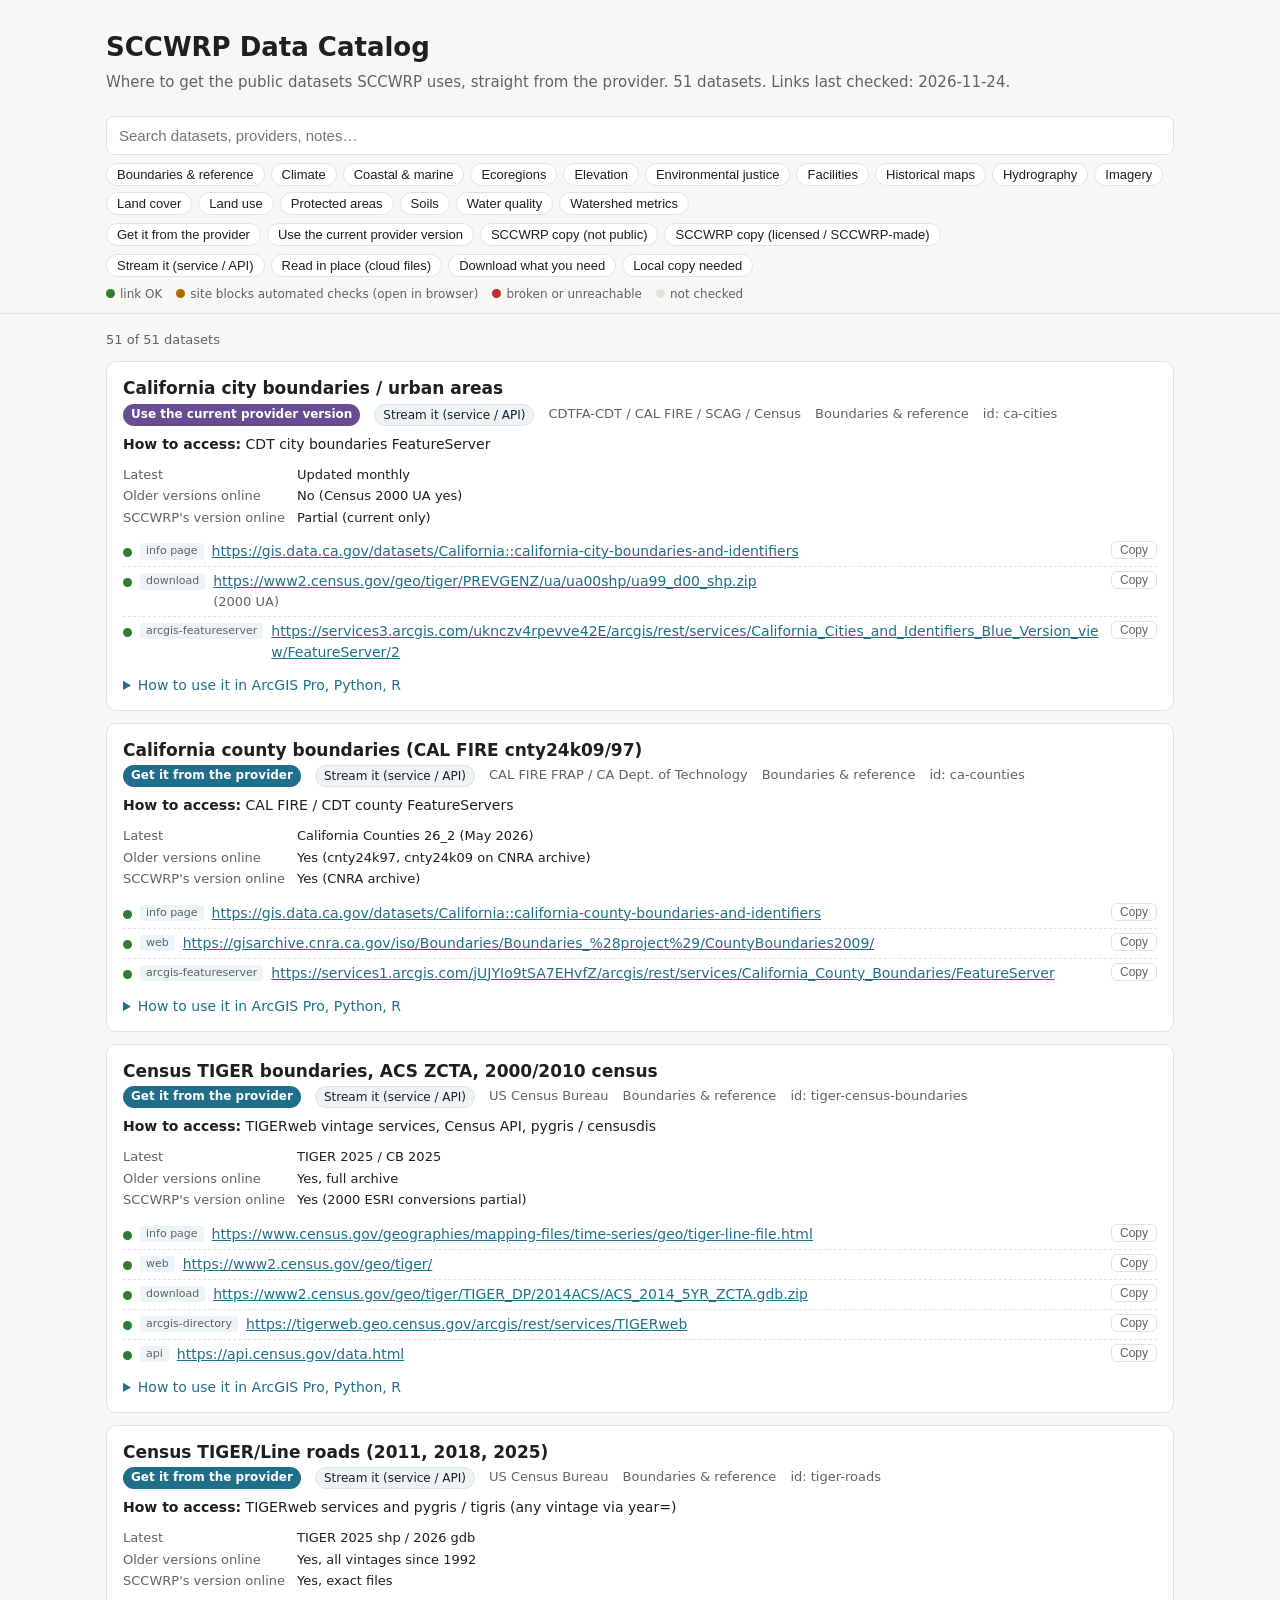
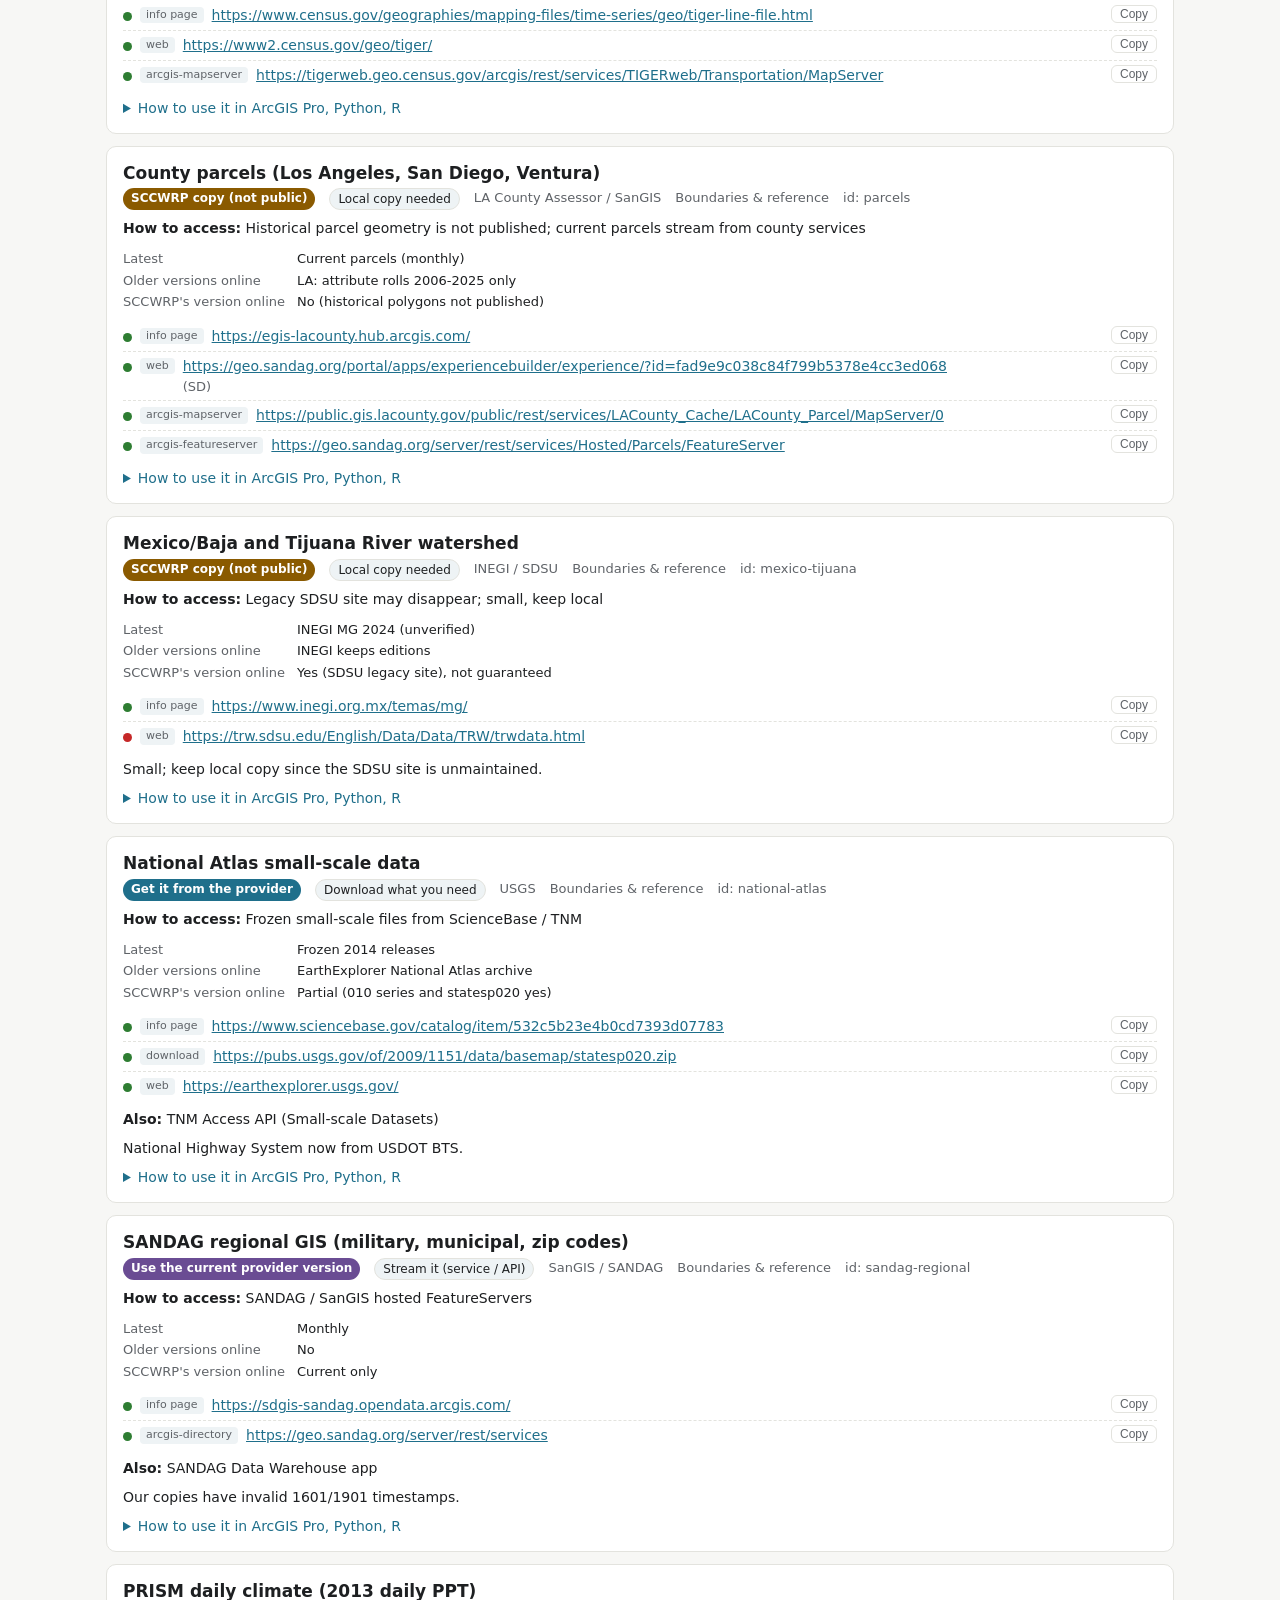
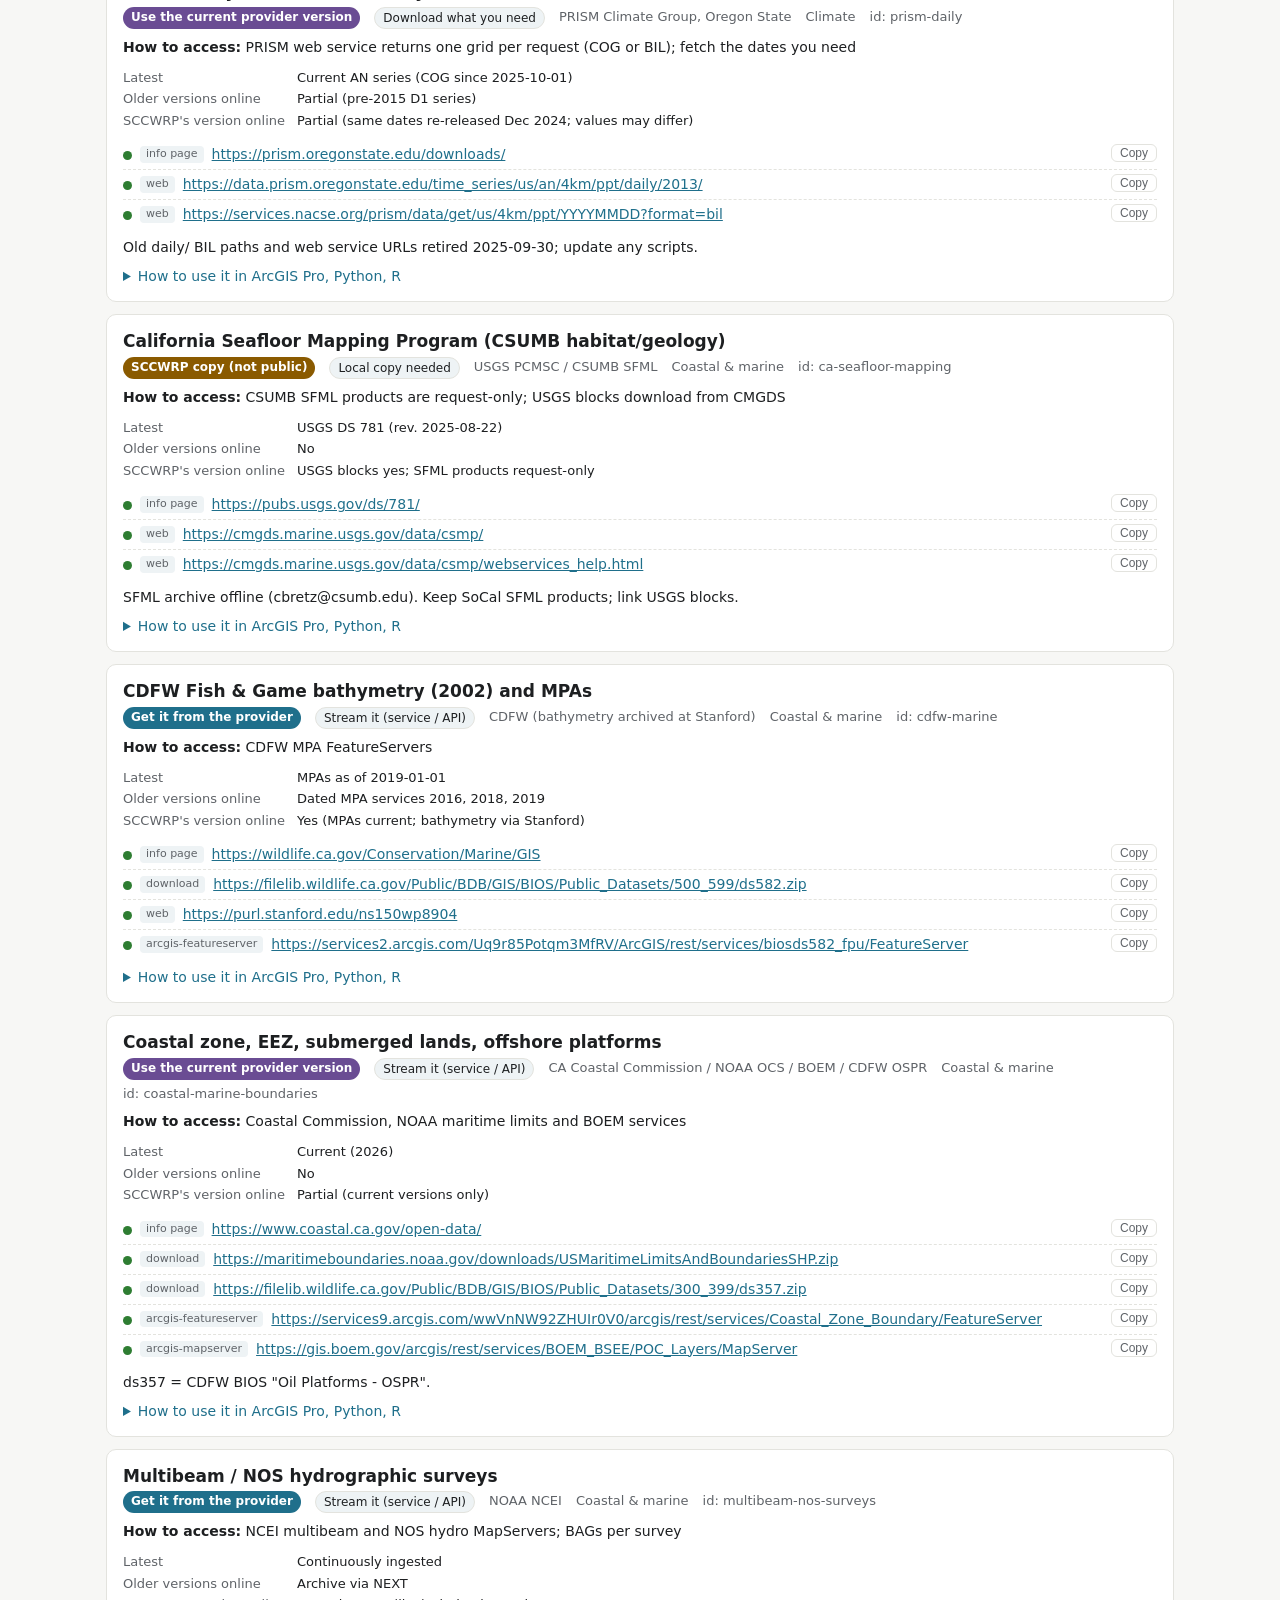
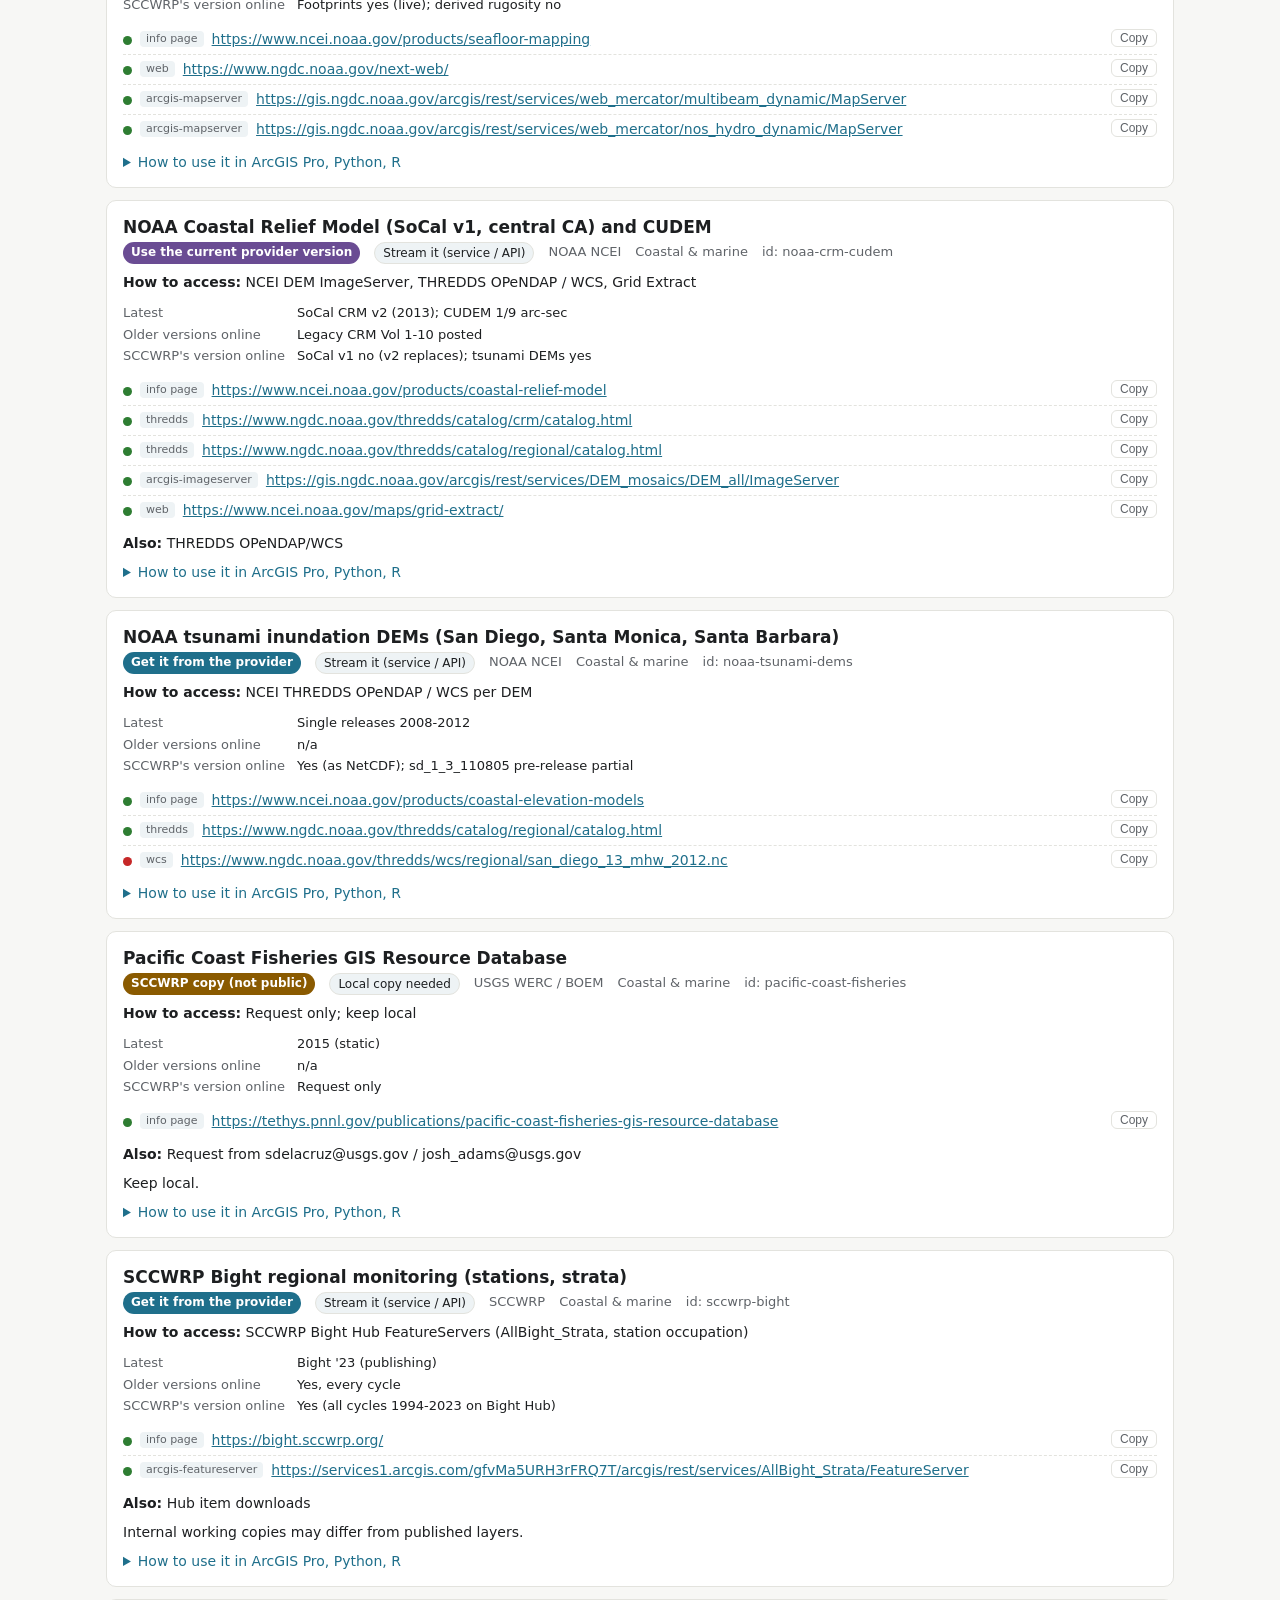
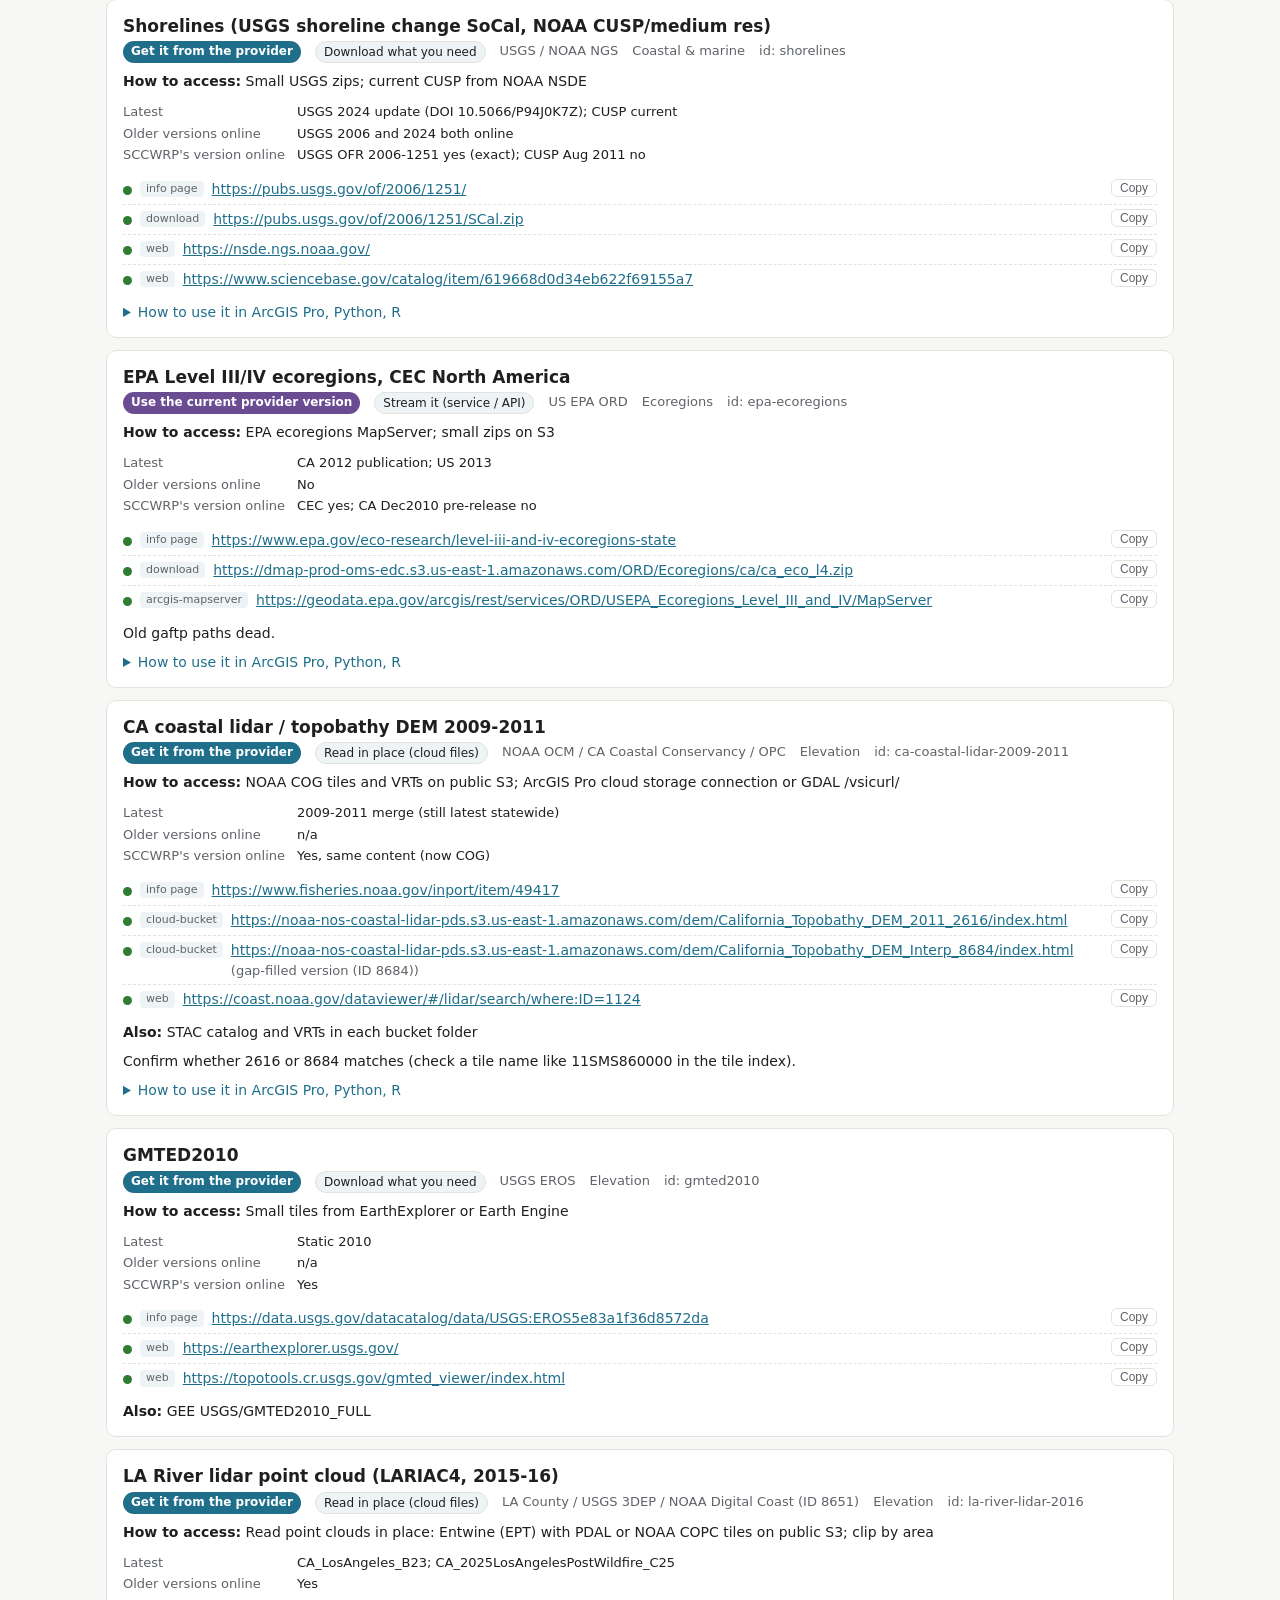
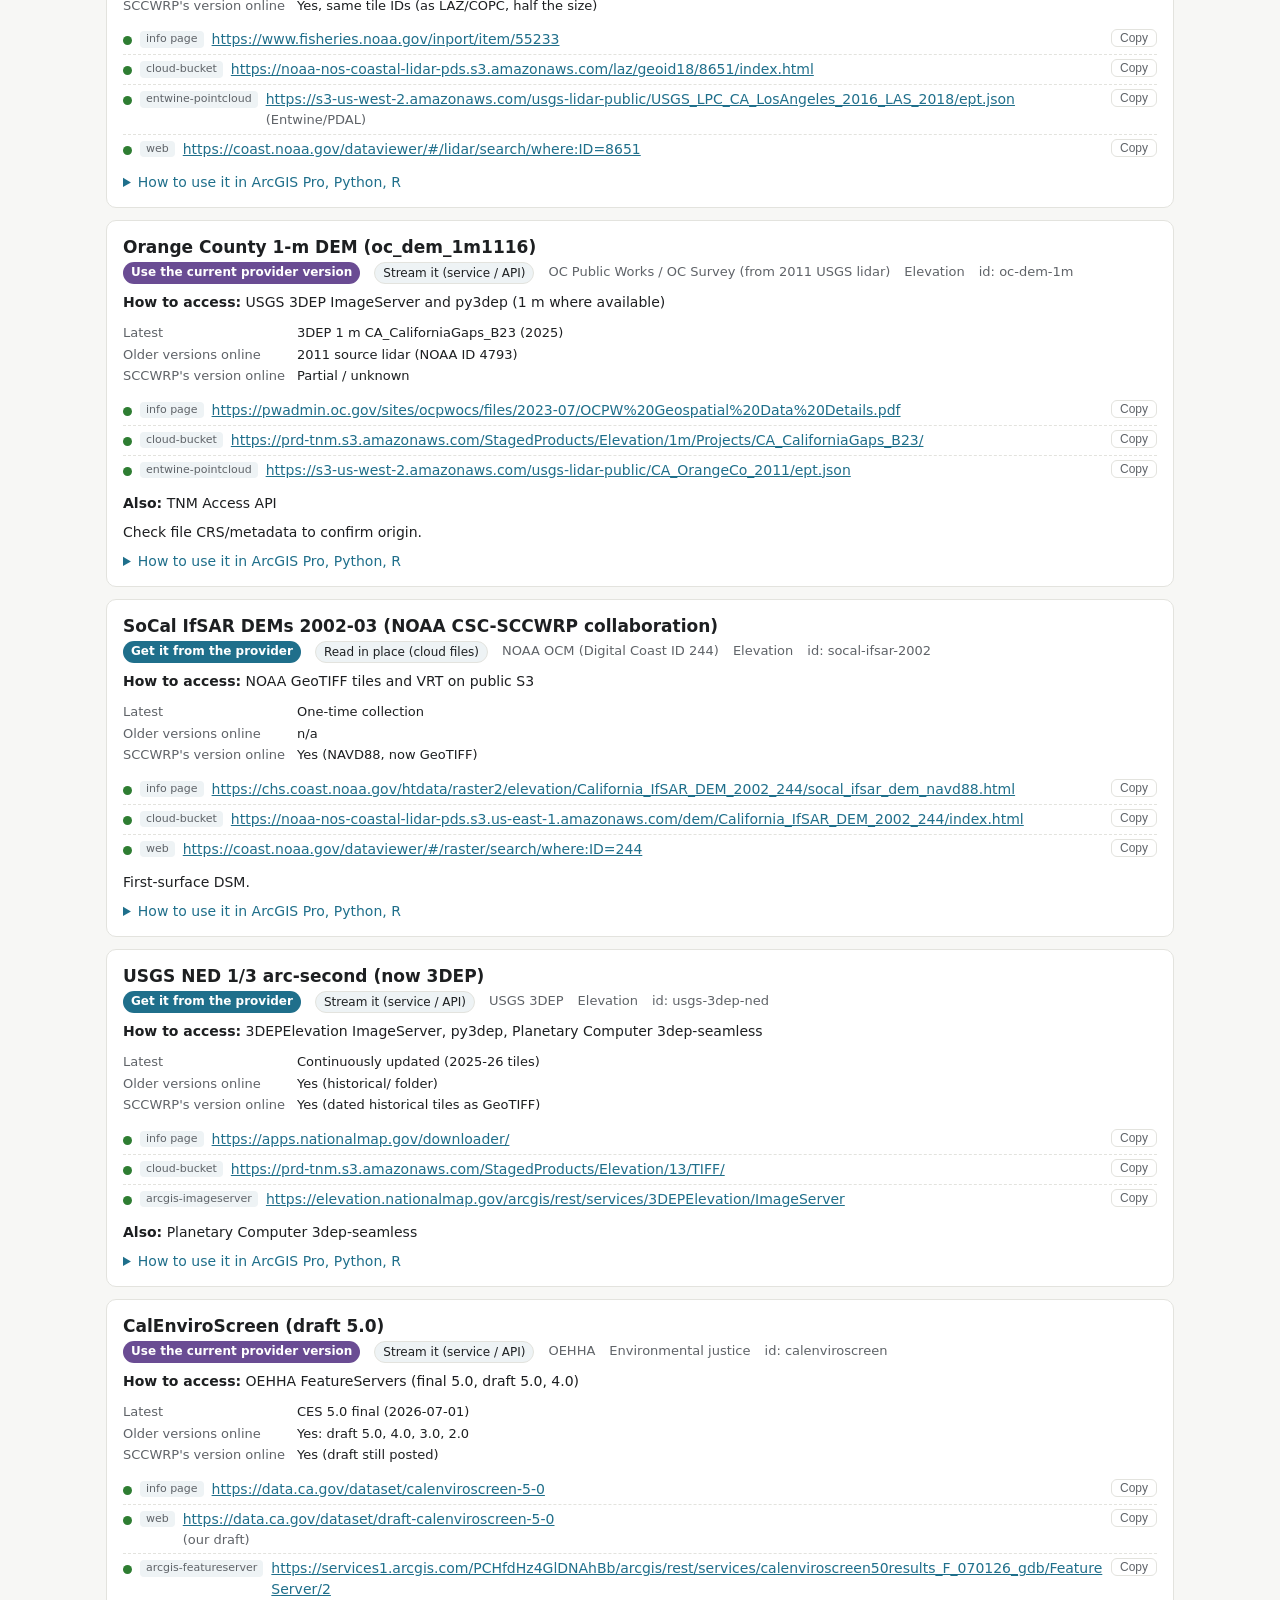
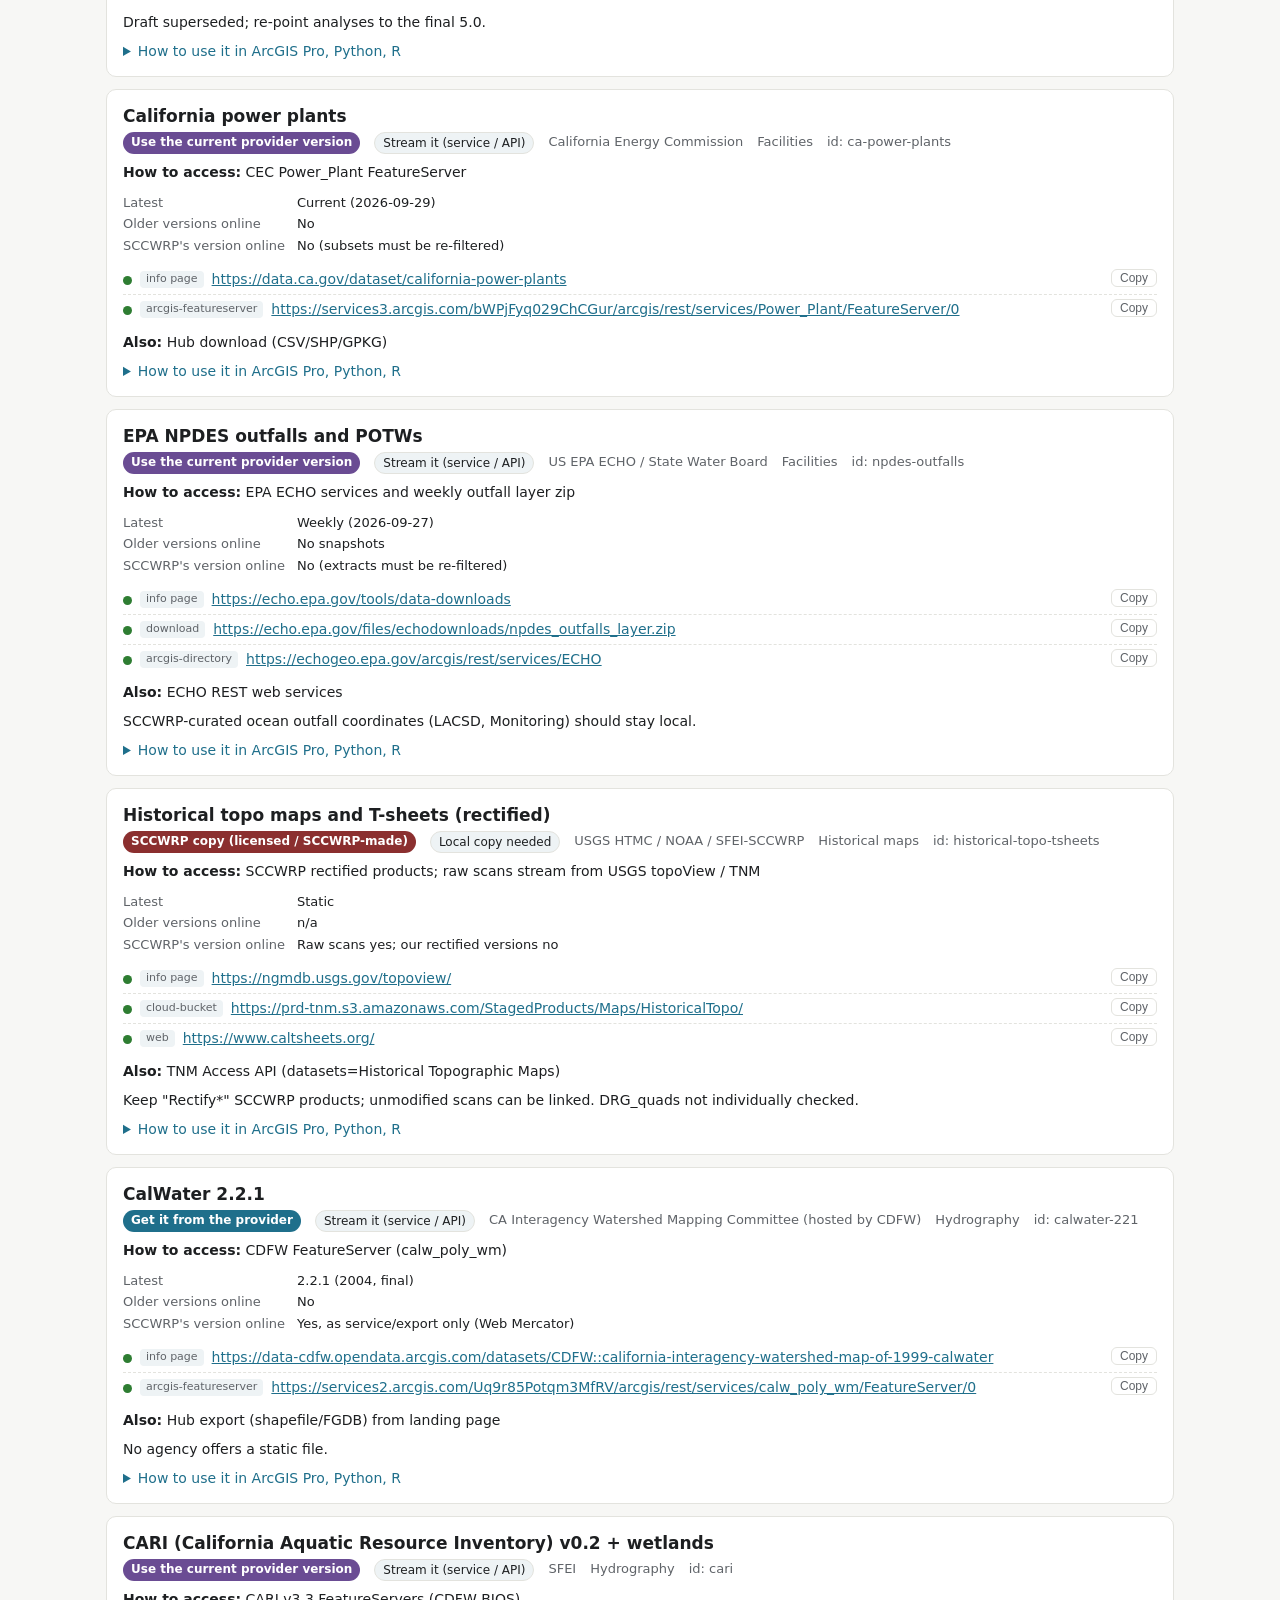
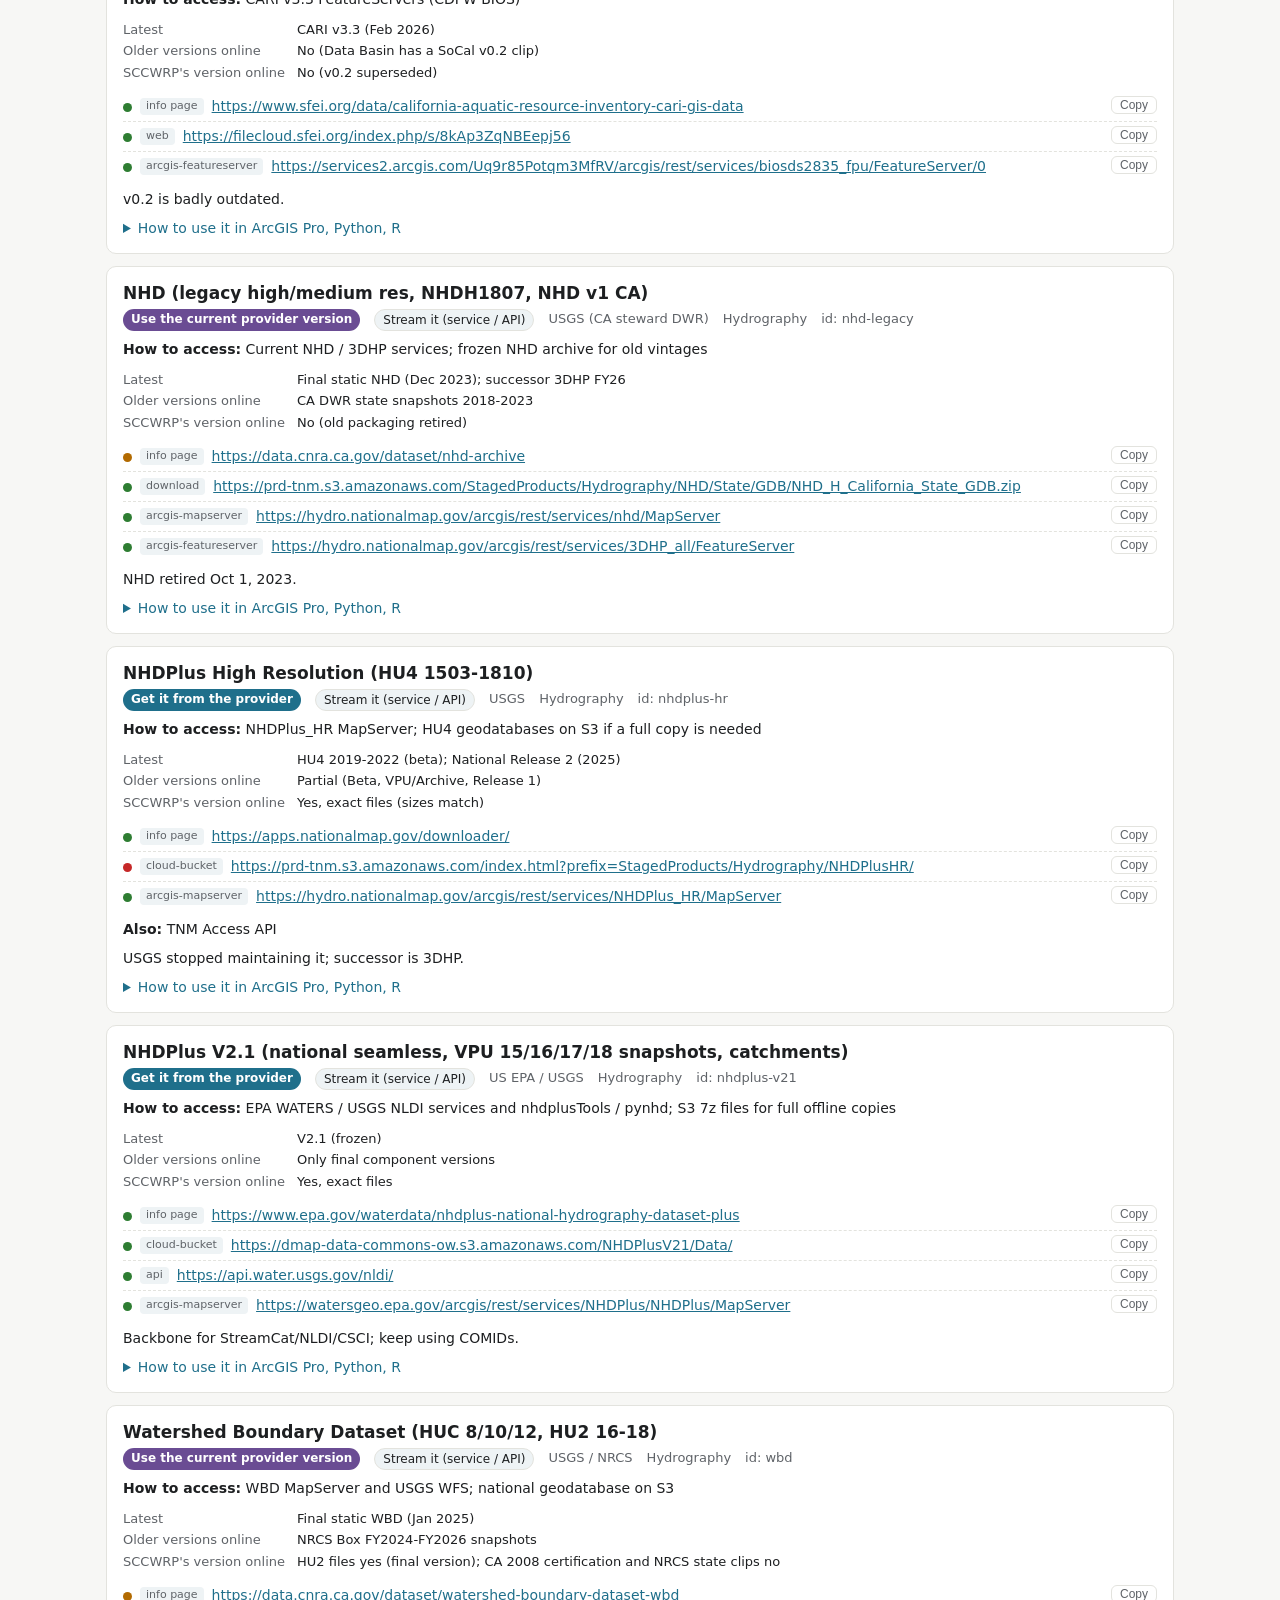
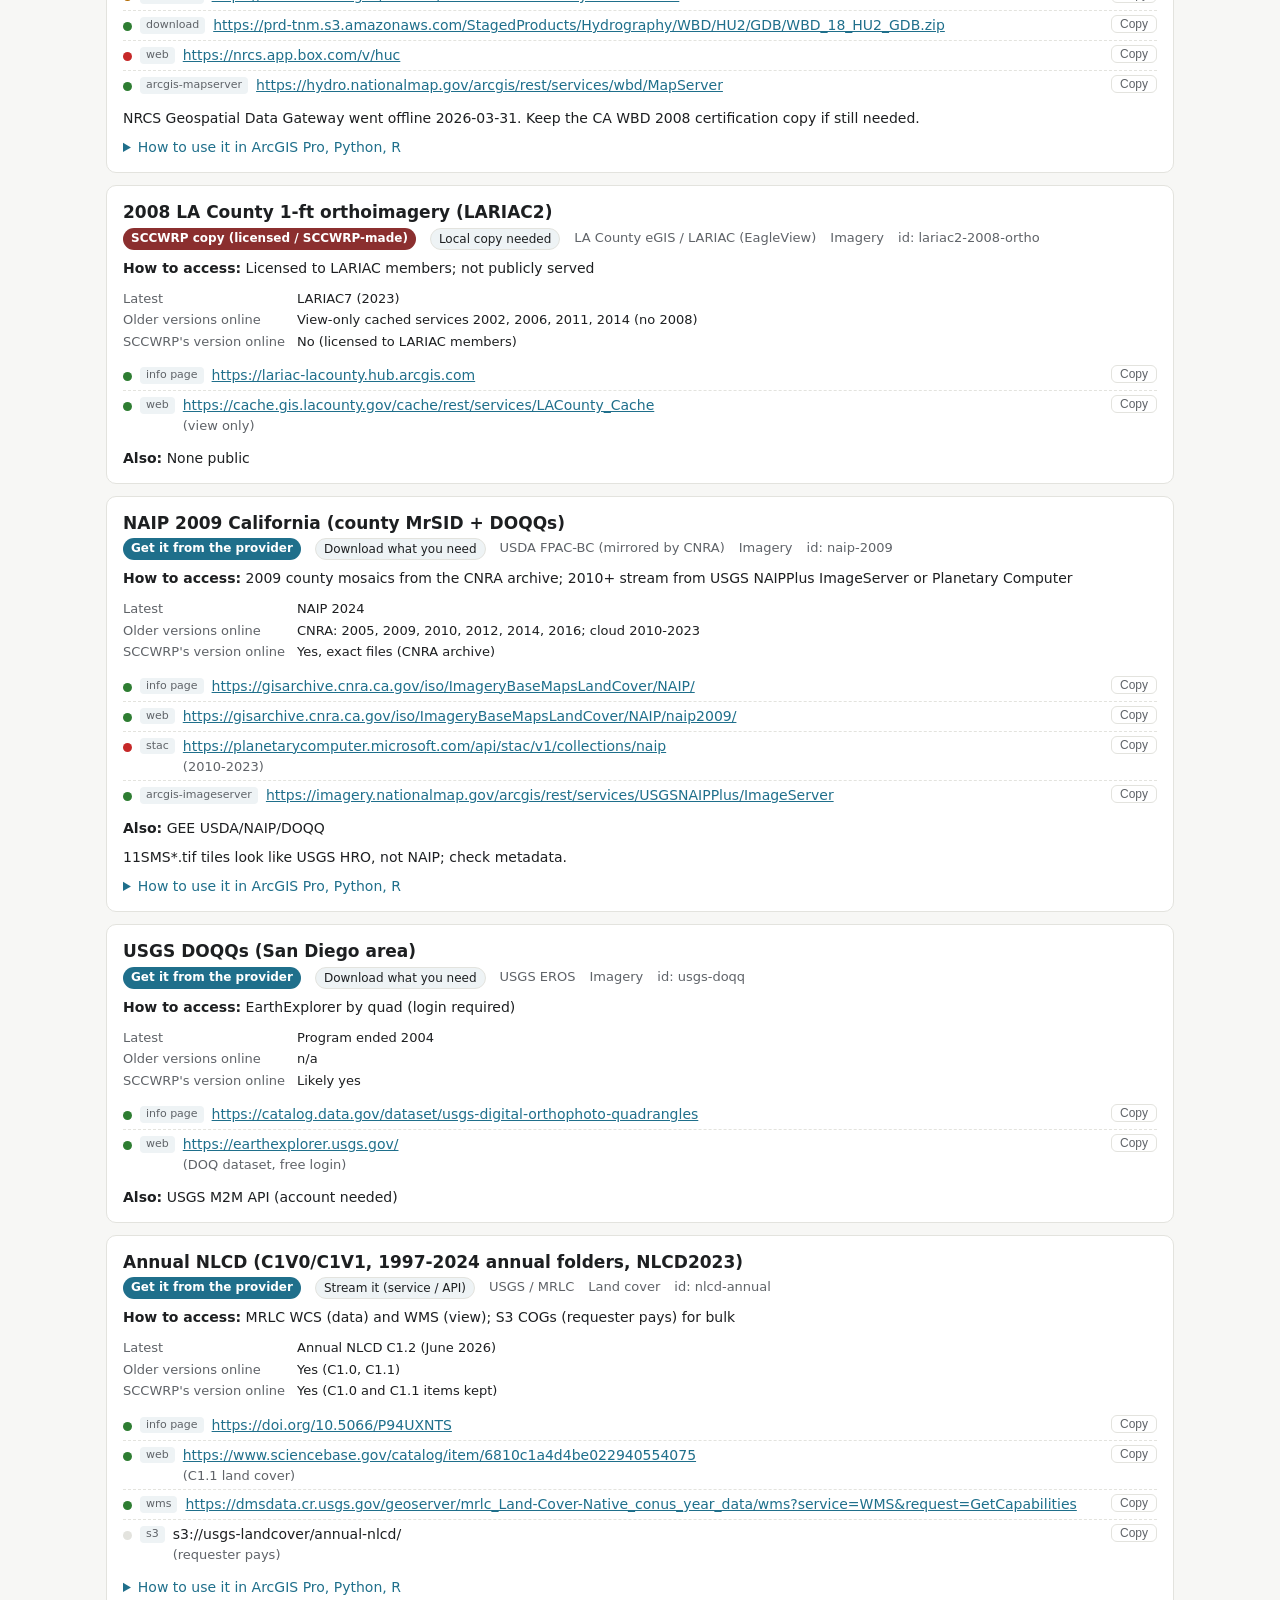
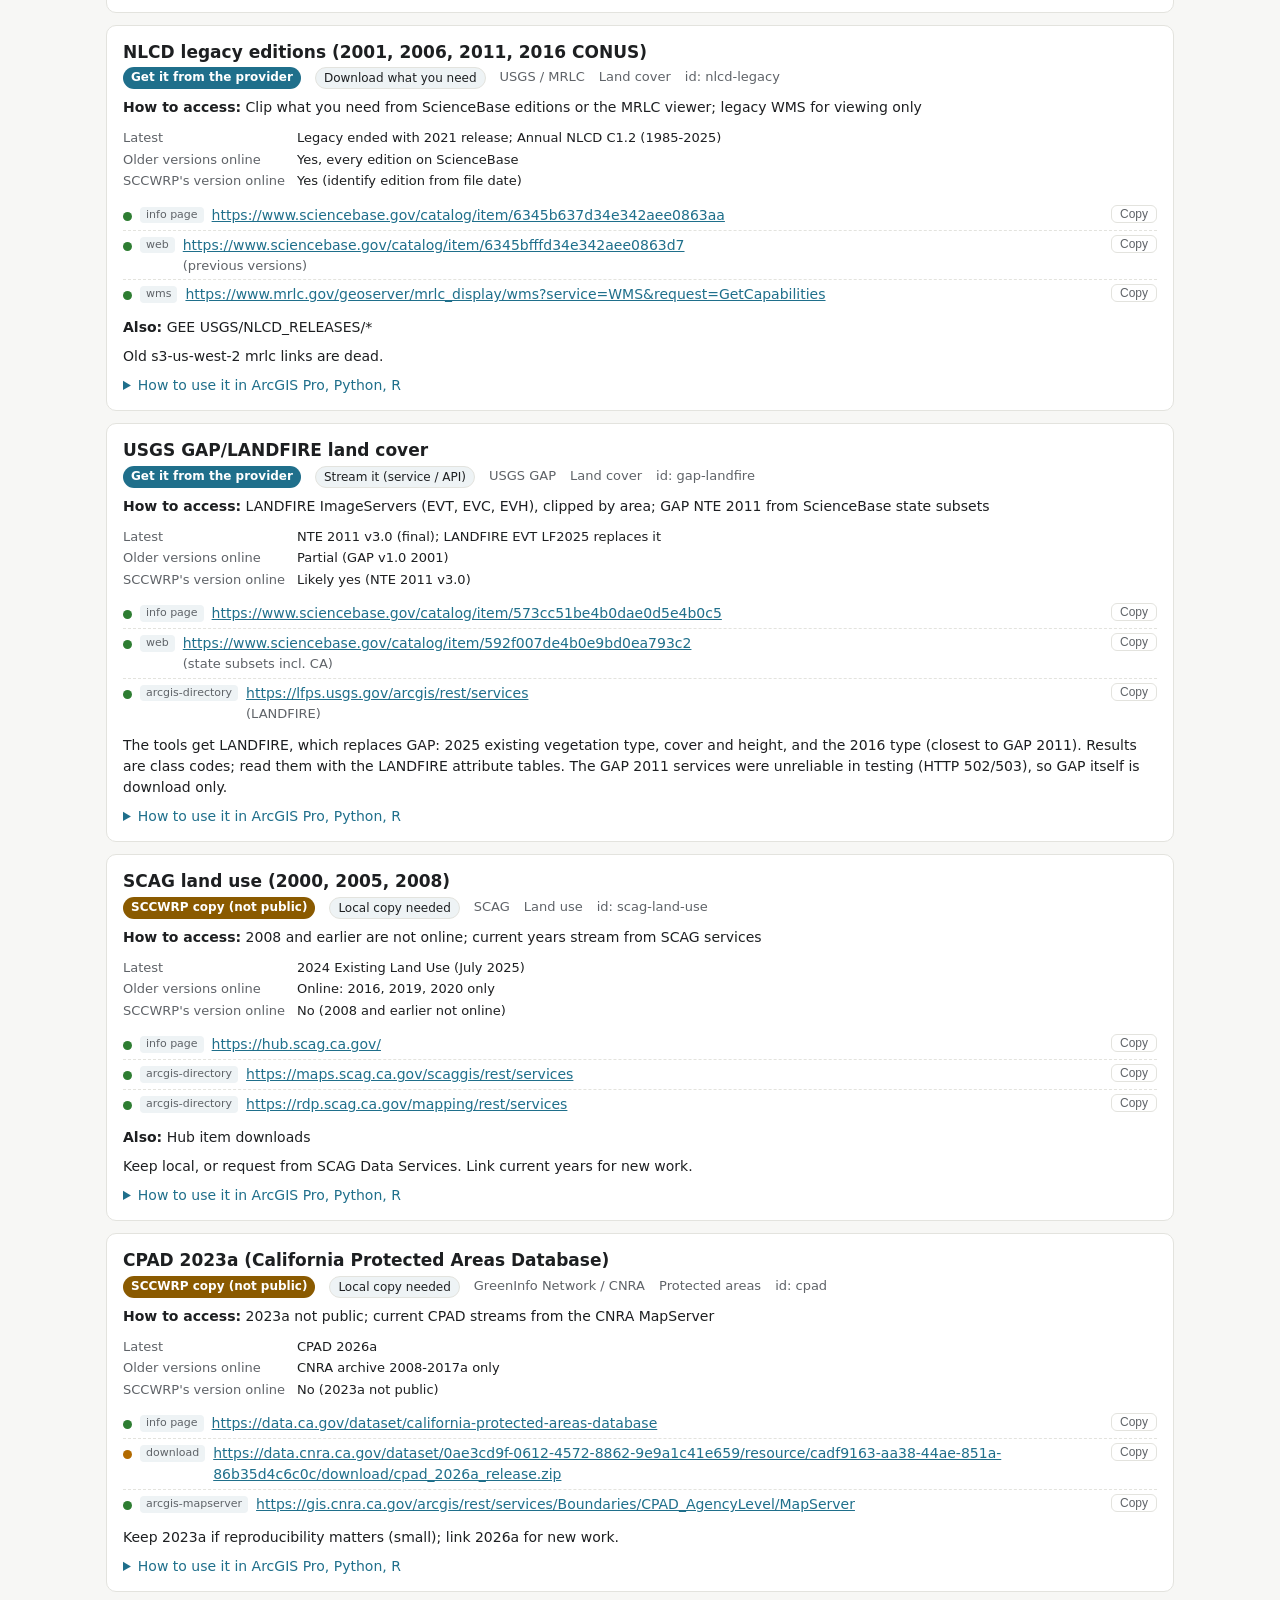
==== commit 163c229f: "Weekly link check 2026-11-24" ====
--- a/docs/index.html
+++ b/docs/index.html
@@ -65,7 +65,7 @@
 <body>
 <header>
   <h1>SCCWRP Data Catalog</h1>
-  <p class="sub">Where to get the public datasets SCCWRP uses, straight from the provider. 51 datasets. Links last checked: 2026-11-16.</p>
+  <p class="sub">Where to get the public datasets SCCWRP uses, straight from the provider. 51 datasets. Links last checked: 2026-11-24.</p>
 </header>
 <div class="controls"><div class="inner">
   <input type="search" id="q" placeholder="Search datasets, providers, notes…" aria-label="Search">
@@ -82,7 +82,7 @@
   <div id="list"></div>
 </main>
 <footer>Generated from the catalog JSON in this repository. To add or fix a dataset, edit its file in <code>catalog/datasets/</code>.</footer>
-<script id="data" type="application/json">{"datasets": [{"id": "ca-cities", "title": "California city boundaries / urban areas", "category": "Boundaries & reference", "provider": "CDTFA-CDT / CAL FIRE / SCAG / Census", "recommendation": "link-out-current", "versions": {"latest": "Updated monthly", "older_versions_online": "No (Census 2000 UA yes)", "sccwrp_version_online": "Partial (current only)"}, "links": [{"role": "landing", "type": "landing", "url": "https://gis.data.ca.gov/datasets/California::california-city-boundaries-and-identifiers"}, {"role": "download", "type": "download", "url": "https://www2.census.gov/geo/tiger/PREVGENZ/ua/ua00shp/ua99_d00_shp.zip", "label": "2000 UA"}, {"role": "access", "type": "arcgis-featureserver", "url": "https://services3.arcgis.com/uknczv4rpevve42E/arcgis/rest/services/California_Cities_and_Identifiers_Blue_Version_view/FeatureServer/2"}], "access": {"mode": "stream", "how": "CDT city boundaries FeatureServer"}, "fetch": {"default": "city-boundaries", "layers": {"city-boundaries": {"title": "Incorporated city boundaries, land only (CDTFA / CDT)", "handler": "arcgis-features", "url": "https://services3.arcgis.com/uknczv4rpevve42E/arcgis/rest/services/California_Cities_and_Identifiers_Blue_Version_view/FeatureServer/2", "where": "OFFSHORE IS NULL", "version": "Current (CDT, updated monthly)"}, "city-boundaries-with-water": {"title": "Incorporated city boundaries including bay and ocean portions (CDT \"blue\" version)", "handler": "arcgis-features", "url": "https://services3.arcgis.com/uknczv4rpevve42E/arcgis/rest/services/California_Cities_and_Identifiers_Blue_Version_view/FeatureServer/2", "version": "Current (CDT, updated monthly)"}, "urban-areas-2020": {"title": "Census 2020 urban areas", "handler": "arcgis-features", "url": "https://tigerweb.geo.census.gov/arcgis/rest/services/TIGERweb/tigerWMS_Current/MapServer/88", "version": "2020 Census"}}}, "packages": [], "other_access": [], "notes": "", "last_reviewed": "2026-09-29"}, {"id": "ca-counties", "title": "California county boundaries (CAL FIRE cnty24k09/97)", "category": "Boundaries & reference", "provider": "CAL FIRE FRAP / CA Dept. of Technology", "recommendation": "link-out", "versions": {"latest": "California Counties 26_2 (May 2026)", "older_versions_online": "Yes (cnty24k97, cnty24k09 on CNRA archive)", "sccwrp_version_online": "Yes (CNRA archive)"}, "links": [{"role": "landing", "type": "landing", "url": "https://gis.data.ca.gov/datasets/California::california-county-boundaries-and-identifiers"}, {"role": "download", "type": "web", "url": "https://gisarchive.cnra.ca.gov/iso/Boundaries/Boundaries_%28project%29/CountyBoundaries2009/"}, {"role": "access", "type": "arcgis-featureserver", "url": "https://services1.arcgis.com/jUJYIo9tSA7EHvfZ/arcgis/rest/services/Cal